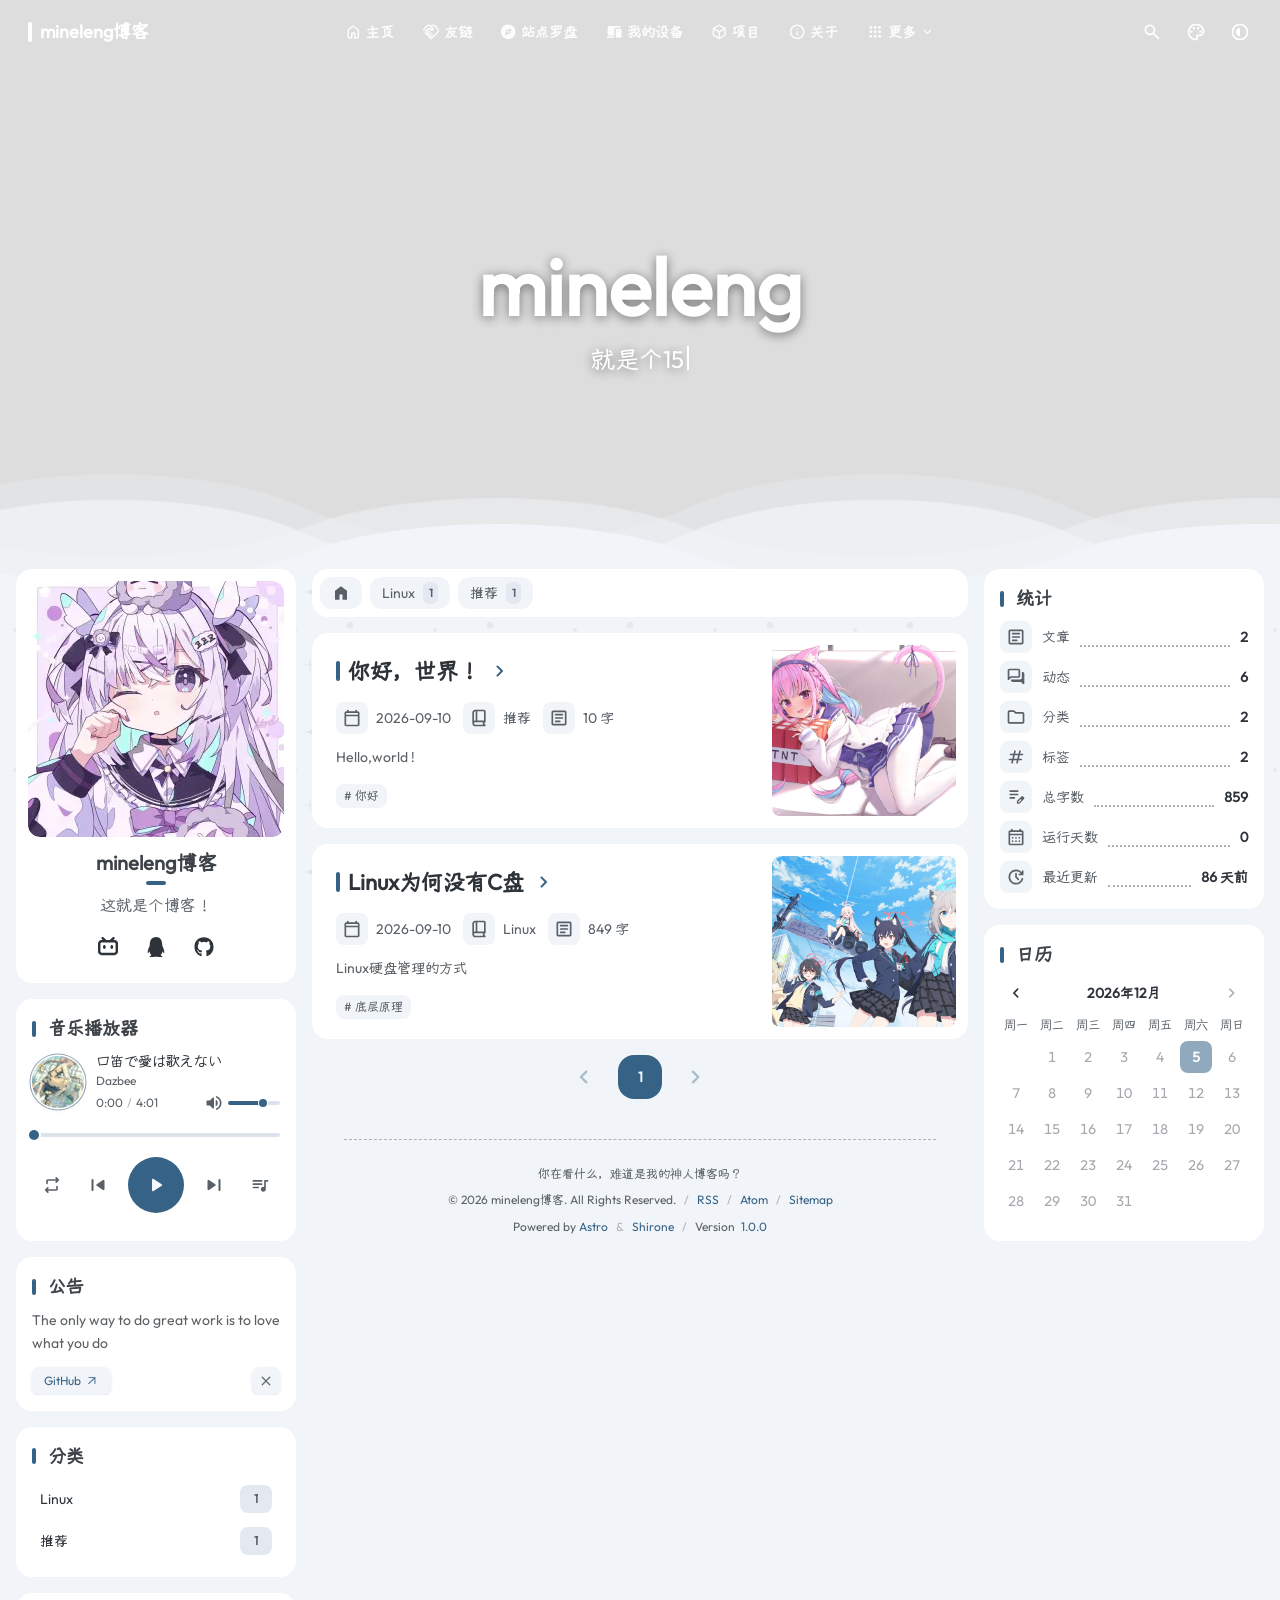
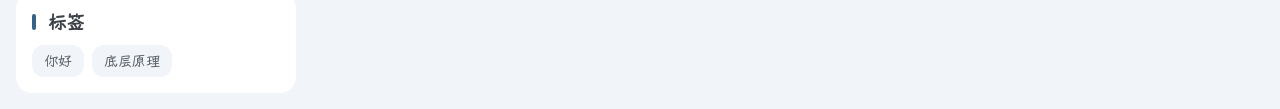
==== index.html @ 02436107 "chore: update dist mcmineleng/blog-source@59e471f256d901dd73b324dafbe7970b123b07f7" ====
<!DOCTYPE html><html lang="zh-CN" class="bg-[var(--page-bg)] transition text-[14px] md:text-[16px]" style="--configHue: 245;--page-width: 96rem;--banner-height-home: 65vh;--banner-height: 35vh;--banner-panel-overlap: 1rem;" data-astro-cid-ju4pidww><head><style>@layer properties, theme, base, components, utilities;</style><title>mineleng博客 - 一个初三牲的博客</title><meta charset="UTF-8"><meta name="description" content="mineleng博客 - 一个初三牲的博客"><meta name="author" content="mineleng博客"><meta property="og:site_name" content="mineleng博客"><meta property="og:url" content="https://mcleng.cn/"><meta property="og:title" content="mineleng博客 - 一个初三牲的博客"><meta property="og:description" content="mineleng博客 - 一个初三牲的博客"><meta property="og:image" content="https://mcleng.cn/_astro/1.BYNc7uBQ.webp"><meta property="og:type" content="website"><meta name="twitter:card" content="summary_large_image"><meta property="twitter:url" content="https://mcleng.cn/"><meta name="twitter:title" content="mineleng博客 - 一个初三牲的博客"><meta name="twitter:description" content="mineleng博客 - 一个初三牲的博客"><meta name="twitter:image" content="https://mcleng.cn/_astro/1.BYNc7uBQ.webp"><meta name="viewport" content="width=device-width"><meta name="generator" content="Astro v7.2.6"><style>:root {
	--font-body: "Outfit";
	--font-cjk: "Yozai Medium";
	--m3e-font-mono-family: "JetBrains Mono";
}</style><style>/* ============================================================
   Shirone M3E 页面背景纹理系统（Ambient Texture & Pattern System）
   纯 CSS 与内联矢量 SVG Data URI 渲染，零外部请求，M3E 动态取色
   ============================================================ */

:root {
	--texture-opacity: 0.12;
}

#m3e-texture-canvas {
	position: fixed;
	inset: 0;
	pointer-events: none;
	z-index: -20;
	opacity: var(--texture-opacity, 0.12);
	will-change: opacity, transform;
	transform: translateZ(0);
	transition: opacity var(--m3e-duration-long, 400ms) var(--m3e-easing-standard, cubic-bezier(0.2, 0, 0, 1));
}

/* 00. None (纯色无纹理：完全脱离渲染树，0 绘制与渲染开销) */
html[data-texture-preset="none"] #m3e-texture-canvas {
	display: none !important;
	opacity: 0 !important;
	background: none !important;
	-webkit-mask-image: none !important;
	mask-image: none !important;
	animation: none !important;
	pointer-events: none !important;
}

/* 01. Starlight (二次元星芒与呼吸微光) */
html[data-texture-preset="starlight"] #m3e-texture-canvas {
	background: linear-gradient(135deg, var(--primary) 0%, var(--secondary) 50%, var(--tertiary) 100%);
	-webkit-mask-image: url("data:image/svg+xml,%3Csvg xmlns='http://www.w3.org/2000/svg' width='140' height='140' viewBox='0 0 140 140'%3E%3Cpath d='M35 20 Q35 32 23 32 Q35 32 35 44 Q35 32 47 32 Q35 32 35 20 Z' fill='black' opacity='0.9'/%3E%3Cpath d='M105 85 Q105 93 97 93 Q105 93 105 101 Q105 93 113 93 Q105 93 105 85 Z' fill='black' opacity='0.75'/%3E%3Cpath d='M95 30 L95 42 M89 36 L101 36' stroke='black' stroke-width='1.5' stroke-linecap='round' opacity='0.8'/%3E%3Cpath d='M30 100 L30 110 M25 105 L35 105' stroke='black' stroke-width='1.2' stroke-linecap='round' opacity='0.7'/%3E%3Ccircle cx='70' cy='65' r='3.5' fill='black' opacity='0.6'/%3E%3Ccircle cx='120' cy='25' r='2' fill='black' opacity='0.5'/%3E%3Ccircle cx='15' cy='70' r='2' fill='black' opacity='0.5'/%3E%3Ccircle cx='60' cy='125' r='2.5' fill='black' opacity='0.5'/%3E%3C/svg%3E");
	mask-image: url("data:image/svg+xml,%3Csvg xmlns='http://www.w3.org/2000/svg' width='140' height='140' viewBox='0 0 140 140'%3E%3Cpath d='M35 20 Q35 32 23 32 Q35 32 35 44 Q35 32 47 32 Q35 32 35 20 Z' fill='black' opacity='0.9'/%3E%3Cpath d='M105 85 Q105 93 97 93 Q105 93 105 101 Q105 93 113 93 Q105 93 105 85 Z' fill='black' opacity='0.75'/%3E%3Cpath d='M95 30 L95 42 M89 36 L101 36' stroke='black' stroke-width='1.5' stroke-linecap='round' opacity='0.8'/%3E%3Cpath d='M30 100 L30 110 M25 105 L35 105' stroke='black' stroke-width='1.2' stroke-linecap='round' opacity='0.7'/%3E%3Ccircle cx='70' cy='65' r='3.5' fill='black' opacity='0.6'/%3E%3Ccircle cx='120' cy='25' r='2' fill='black' opacity='0.5'/%3E%3Ccircle cx='15' cy='70' r='2' fill='black' opacity='0.5'/%3E%3Ccircle cx='60' cy='125' r='2.5' fill='black' opacity='0.5'/%3E%3C/svg%3E");
	-webkit-mask-size: 140px 140px;
	mask-size: 140px 140px;
	-webkit-mask-repeat: repeat;
	mask-repeat: repeat;
	animation: m3e-texture-starlight-float 16s ease-in-out infinite;
}

/* 02. Cyber Dots (极客点阵与准星) */
html[data-texture-preset="cyber-dots"] #m3e-texture-canvas {
	background: linear-gradient(135deg, var(--primary), var(--secondary));
	-webkit-mask-image: url("data:image/svg+xml,%3Csvg xmlns='http://www.w3.org/2000/svg' width='48' height='48' viewBox='0 0 48 48'%3E%3Ccircle cx='12' cy='12' r='1.2' fill='black'/%3E%3Ccircle cx='36' cy='12' r='1.2' fill='black'/%3E%3Ccircle cx='12' cy='36' r='1.2' fill='black'/%3E%3Ccircle cx='36' cy='36' r='1.2' fill='black'/%3E%3Cpath d='M24 20v8M20 24h8' stroke='black' stroke-width='0.8'/%3E%3Cpath d='M44 4h-4v4M4 44h4v-4' stroke='black' stroke-width='0.8' fill='none' opacity='0.6'/%3E%3C/svg%3E");
	mask-image: url("data:image/svg+xml,%3Csvg xmlns='http://www.w3.org/2000/svg' width='48' height='48' viewBox='0 0 48 48'%3E%3Ccircle cx='12' cy='12' r='1.2' fill='black'/%3E%3Ccircle cx='36' cy='12' r='1.2' fill='black'/%3E%3Ccircle cx='12' cy='36' r='1.2' fill='black'/%3E%3Ccircle cx='36' cy='36' r='1.2' fill='black'/%3E%3Cpath d='M24 20v8M20 24h8' stroke='black' stroke-width='0.8'/%3E%3Cpath d='M44 4h-4v4M4 44h4v-4' stroke='black' stroke-width='0.8' fill='none' opacity='0.6'/%3E%3C/svg%3E");
	-webkit-mask-size: 48px 48px;
	mask-size: 48px 48px;
	-webkit-mask-repeat: repeat;
	mask-repeat: repeat;
}

/* 03. Topography (流光等高线波纹) */
html[data-texture-preset="topography"] #m3e-texture-canvas {
	background: linear-gradient(180deg, var(--secondary), var(--tertiary));
	-webkit-mask-image: url("data:image/svg+xml,%3Csvg xmlns='http://www.w3.org/2000/svg' width='240' height='240' viewBox='0 0 240 240'%3E%3Cpath d='M0 40 Q60 10 120 40 T240 40 M0 80 Q60 50 120 80 T240 80 M0 120 Q60 90 120 120 T240 120 M0 160 Q60 130 120 160 T240 160 M0 200 Q60 170 120 200 T240 200' fill='none' stroke='black' stroke-width='1.2' opacity='0.7' stroke-dasharray='4 4'/%3E%3Cpath d='M0 60 Q60 90 120 60 T240 60 M0 100 Q60 130 120 100 T240 100 M0 140 Q60 170 120 140 T240 140 M0 180 Q60 210 120 180 T240 180 M0 220 Q60 250 120 220 T240 220' fill='none' stroke='black' stroke-width='1.2' opacity='0.85'/%3E%3C/svg%3E");
	mask-image: url("data:image/svg+xml,%3Csvg xmlns='http://www.w3.org/2000/svg' width='240' height='240' viewBox='0 0 240 240'%3E%3Cpath d='M0 40 Q60 10 120 40 T240 40 M0 80 Q60 50 120 80 T240 80 M0 120 Q60 90 120 120 T240 120 M0 160 Q60 130 120 160 T240 160 M0 200 Q60 170 120 200 T240 200' fill='none' stroke='black' stroke-width='1.2' opacity='0.7' stroke-dasharray='4 4'/%3E%3Cpath d='M0 60 Q60 90 120 60 T240 60 M0 100 Q60 130 120 100 T240 100 M0 140 Q60 170 120 140 T240 140 M0 180 Q60 210 120 180 T240 180 M0 220 Q60 250 120 220 T240 220' fill='none' stroke='black' stroke-width='1.2' opacity='0.85'/%3E%3C/svg%3E");
	-webkit-mask-size: 240px 240px;
	mask-size: 240px 240px;
	-webkit-mask-repeat: repeat;
	mask-repeat: repeat;
	animation: m3e-texture-topography-flow 32s linear infinite;
}

/* 04. Geometric (M3E 几何晶体与折纸) */
html[data-texture-preset="geometric"] #m3e-texture-canvas {
	background: linear-gradient(135deg, var(--primary), var(--tertiary));
	-webkit-mask-image: url("data:image/svg+xml,%3Csvg xmlns='http://www.w3.org/2000/svg' width='160' height='160' viewBox='0 0 160 160'%3E%3Cpolygon points='80,10 150,80 80,150 10,80' fill='none' stroke='black' stroke-width='1.5' opacity='0.9'/%3E%3Ccircle cx='80' cy='80' r='26' fill='black' opacity='0.4'/%3E%3Cpolygon points='0,0 80,0 0,80' fill='black' opacity='0.25'/%3E%3Cpolygon points='160,0 80,0 160,80' fill='black' opacity='0.25'/%3E%3Cpolygon points='0,160 80,160 0,80' fill='black' opacity='0.25'/%3E%3Cpolygon points='160,160 80,160 160,80' fill='black' opacity='0.25'/%3E%3Ccircle cx='0' cy='80' r='12' fill='none' stroke='black' stroke-width='1.2' opacity='0.6'/%3E%3Ccircle cx='160' cy='80' r='12' fill='none' stroke='black' stroke-width='1.2' opacity='0.6'/%3E%3C/svg%3E");
	mask-image: url("data:image/svg+xml,%3Csvg xmlns='http://www.w3.org/2000/svg' width='160' height='160' viewBox='0 0 160 160'%3E%3Cpolygon points='80,10 150,80 80,150 10,80' fill='none' stroke='black' stroke-width='1.5' opacity='0.9'/%3E%3Ccircle cx='80' cy='80' r='26' fill='black' opacity='0.4'/%3E%3Cpolygon points='0,0 80,0 0,80' fill='black' opacity='0.25'/%3E%3Cpolygon points='160,0 80,0 160,80' fill='black' opacity='0.25'/%3E%3Cpolygon points='0,160 80,160 0,80' fill='black' opacity='0.25'/%3E%3Cpolygon points='160,160 80,160 160,80' fill='black' opacity='0.25'/%3E%3Ccircle cx='0' cy='80' r='12' fill='none' stroke='black' stroke-width='1.2' opacity='0.6'/%3E%3Ccircle cx='160' cy='80' r='12' fill='none' stroke='black' stroke-width='1.2' opacity='0.6'/%3E%3C/svg%3E");
	-webkit-mask-size: 160px 160px;
	mask-size: 160px 160px;
	-webkit-mask-repeat: repeat;
	mask-repeat: repeat;
}

/* 05. Sakura Petals (落樱微瓣) */
html[data-texture-preset="sakura"] #m3e-texture-canvas {
	background: linear-gradient(135deg, var(--secondary) 0%, var(--primary) 100%);
	-webkit-mask-image: url("data:image/svg+xml,%3Csvg xmlns='http://www.w3.org/2000/svg' width='180' height='180' viewBox='0 0 180 180'%3E%3Cg transform='translate(35, 30) rotate(25) scale(0.85)'%3E%3Cpath d='M 0 0 C -5 -8 -8 -16 -3 -22 C -1 -24 0 -22.5 0 -21 C 0 -22.5 1 -24 3 -22 C 8 -16 5 -8 0 0 Z' fill='black' opacity='0.85'/%3E%3C/g%3E%3Cg transform='translate(130, 45) rotate(-40) scale(0.7)'%3E%3Cpath d='M 0 0 C -5 -8 -8 -16 -3 -22 C -1 -24 0 -22.5 0 -21 C 0 -22.5 1 -24 3 -22 C 8 -16 5 -8 0 0 Z' fill='black' opacity='0.7'/%3E%3C/g%3E%3Cg transform='translate(85, 115) rotate(70) scale(0.95)'%3E%3Cpath d='M 0 0 C -5 -8 -8 -16 -3 -22 C -1 -24 0 -22.5 0 -21 C 0 -22.5 1 -24 3 -22 C 8 -16 5 -8 0 0 Z' fill='black' opacity='0.9'/%3E%3C/g%3E%3Cg transform='translate(155, 140) rotate(-15) scale(0.6)'%3E%3Cpath d='M 0 0 C -5 -8 -8 -16 -3 -22 C -1 -24 0 -22.5 0 -21 C 0 -22.5 1 -24 3 -22 C 8 -16 5 -8 0 0 Z' fill='black' opacity='0.65'/%3E%3C/g%3E%3Cg transform='translate(25, 145) rotate(-75) scale(0.75)'%3E%3Cpath d='M 0 0 C -5 -8 -8 -16 -3 -22 C -1 -24 0 -22.5 0 -21 C 0 -22.5 1 -24 3 -22 C 8 -16 5 -8 0 0 Z' fill='black' opacity='0.75'/%3E%3C/g%3E%3Ccircle cx='95' cy='35' r='1.5' fill='black' opacity='0.4'/%3E%3Ccircle cx='140' cy='95' r='1.2' fill='black' opacity='0.4'/%3E%3Ccircle cx='55' cy='90' r='1.5' fill='black' opacity='0.4'/%3E%3C/svg%3E");
	mask-image: url("data:image/svg+xml,%3Csvg xmlns='http://www.w3.org/2000/svg' width='180' height='180' viewBox='0 0 180 180'%3E%3Cg transform='translate(35, 30) rotate(25) scale(0.85)'%3E%3Cpath d='M 0 0 C -5 -8 -8 -16 -3 -22 C -1 -24 0 -22.5 0 -21 C 0 -22.5 1 -24 3 -22 C 8 -16 5 -8 0 0 Z' fill='black' opacity='0.85'/%3E%3C/g%3E%3Cg transform='translate(130, 45) rotate(-40) scale(0.7)'%3E%3Cpath d='M 0 0 C -5 -8 -8 -16 -3 -22 C -1 -24 0 -22.5 0 -21 C 0 -22.5 1 -24 3 -22 C 8 -16 5 -8 0 0 Z' fill='black' opacity='0.7'/%3E%3C/g%3E%3Cg transform='translate(85, 115) rotate(70) scale(0.95)'%3E%3Cpath d='M 0 0 C -5 -8 -8 -16 -3 -22 C -1 -24 0 -22.5 0 -21 C 0 -22.5 1 -24 3 -22 C 8 -16 5 -8 0 0 Z' fill='black' opacity='0.9'/%3E%3C/g%3E%3Cg transform='translate(155, 140) rotate(-15) scale(0.6)'%3E%3Cpath d='M 0 0 C -5 -8 -8 -16 -3 -22 C -1 -24 0 -22.5 0 -21 C 0 -22.5 1 -24 3 -22 C 8 -16 5 -8 0 0 Z' fill='black' opacity='0.65'/%3E%3C/g%3E%3Cg transform='translate(25, 145) rotate(-75) scale(0.75)'%3E%3Cpath d='M 0 0 C -5 -8 -8 -16 -3 -22 C -1 -24 0 -22.5 0 -21 C 0 -22.5 1 -24 3 -22 C 8 -16 5 -8 0 0 Z' fill='black' opacity='0.75'/%3E%3C/g%3E%3Ccircle cx='95' cy='35' r='1.5' fill='black' opacity='0.4'/%3E%3Ccircle cx='140' cy='95' r='1.2' fill='black' opacity='0.4'/%3E%3Ccircle cx='55' cy='90' r='1.5' fill='black' opacity='0.4'/%3E%3C/svg%3E");
	-webkit-mask-size: 180px 180px;
	mask-size: 180px 180px;
	-webkit-mask-repeat: repeat;
	mask-repeat: repeat;
	animation: m3e-texture-sakura-fall 28s linear infinite;
}

/* 动效关键帧 */
@keyframes m3e-texture-starlight-float {
	0%, 100% {
		-webkit-mask-position: 0px 0px;
		mask-position: 0px 0px;
	}
	50% {
		-webkit-mask-position: 14px -18px;
		mask-position: 14px -18px;
	}
}

@keyframes m3e-texture-topography-flow {
	0% {
		-webkit-mask-position: 0px 0px;
		mask-position: 0px 0px;
	}
	100% {
		-webkit-mask-position: 240px 0px;
		mask-position: 240px 0px;
	}
}

@keyframes m3e-texture-sakura-fall {
	0% {
		-webkit-mask-position: 0px 0px;
		mask-position: 0px 0px;
	}
	100% {
		-webkit-mask-position: 180px 180px;
		mask-position: 180px 180px;
	}
}

/* Reduced Motion 动效降级 */
@media (prefers-reduced-motion: reduce) {
	#m3e-texture-canvas {
		animation: none !important;
	}
}

html.motion-reduced #m3e-texture-canvas {
	animation: none !important;
}
</style><style>@font-face{font-family:Outfit-8b10f21ee7afb56d;src:url("/_astro/fonts/14637153c8739868.woff2") format("woff2");font-display:swap;unicode-range:U+0000-00FF,U+0131,U+0152-0153,U+02BB-02BC,U+02C6,U+02DA,U+02DC,U+0304,U+0308,U+0329,U+2000-206F,U+20AC,U+2122,U+2191,U+2193,U+2212,U+2215,U+FEFF,U+FFFD;font-weight:400;font-style:normal;}:root{--font-body:Outfit-8b10f21ee7afb56d;}</style><style>@font-face{font-family:"Yozai Medium-2795006b8a09caeb";src:url("/_astro/fonts/59c04499a58742ab.woff2") format("woff2");font-display:swap;font-weight:500;font-style:normal;}:root{--font-cjk:"Yozai Medium-2795006b8a09caeb";}</style><style>@font-face{font-family:"JetBrains Mono-ac9d1c33515fb79d";src:url("/_astro/fonts/cc5f60fd46e42cc9.woff2") format("woff2");font-display:swap;unicode-range:U+0000-00FF,U+0131,U+0152-0153,U+02BB-02BC,U+02C6,U+02DA,U+02DC,U+0304,U+0308,U+0329,U+2000-206F,U+20AC,U+2122,U+2191,U+2193,U+2212,U+2215,U+FEFF,U+FFFD;font-weight:400;font-style:normal;}@font-face{font-family:"JetBrains Mono-ac9d1c33515fb79d";src:url("/_astro/fonts/9161ee1cbda9cef9.woff2") format("woff2");font-display:swap;unicode-range:U+0000-00FF,U+0131,U+0152-0153,U+02BB-02BC,U+02C6,U+02DA,U+02DC,U+0304,U+0308,U+0329,U+2000-206F,U+20AC,U+2122,U+2191,U+2193,U+2212,U+2215,U+FEFF,U+FFFD;font-weight:400;font-style:italic;}@font-face{font-family:"JetBrains Mono-ac9d1c33515fb79d fallback: Arial";src:local("Arial");font-display:swap;font-weight:400;font-style:normal;size-adjust:134.5893%;ascent-override:75.7861%;descent-override:22.29%;line-gap-override:0%;}@font-face{font-family:"JetBrains Mono-ac9d1c33515fb79d fallback: Arial";src:local("Arial");font-display:swap;font-weight:400;font-style:italic;size-adjust:134.5893%;ascent-override:75.7861%;descent-override:22.29%;line-gap-override:0%;}:root{--font-mono:"JetBrains Mono-ac9d1c33515fb79d","JetBrains Mono-ac9d1c33515fb79d fallback: Arial",sans-serif;}</style><link rel="icon" href="/logo/icon.webp"><script>(function(){const DEFAULT_THEME = "auto";
const LIGHT_MODE = "light";
const DARK_MODE = "dark";
const AUTO_MODE = "auto";
const BANNER_HEIGHT_EXTEND = 30;
const configHue = 245;
const lightTheme = "github-light";
const darkTheme = "github-dark";
const defaultWallpaperMode = "banner";
const defaultTexturePreset = "starlight";
const defaultTextureOpacity = 0.12;
const textureEnabled = true;

			const theme = localStorage.getItem('theme') || DEFAULT_THEME;
			let isDark = false;
			switch (theme) {
				case LIGHT_MODE:
					document.documentElement.classList.remove('dark');
					break
				case DARK_MODE:
					document.documentElement.classList.add('dark');
					isDark = true;
					break
				case AUTO_MODE:
					if (window.matchMedia('(prefers-color-scheme: dark)').matches) {
						document.documentElement.classList.add('dark');
						isDark = true;
					} else {
						document.documentElement.classList.remove('dark');
					}
			}

			document.documentElement.setAttribute('data-theme', isDark ? darkTheme : lightTheme);
			const hue = localStorage.getItem('hue') || configHue;
			document.documentElement.style.setProperty('--hue', hue);
			if (localStorage.getItem('mc-motion') === 'reduced') {
				document.documentElement.classList.add('motion-reduced');
			}
			const storedWallpaperMode = localStorage.getItem('wallpaper-mode');
			const wallpaperMode = storedWallpaperMode === 'banner' || storedWallpaperMode === 'none'
				? storedWallpaperMode
				: defaultWallpaperMode;
			document.documentElement.dataset.wallpaperMode = wallpaperMode;

			if (textureEnabled) {
				const storedTexturePreset = localStorage.getItem('texture-preset');
				const validPresets = ['none', 'starlight', 'cyber-dots', 'topography', 'geometric', 'sakura'];
				const texturePreset = storedTexturePreset && validPresets.includes(storedTexturePreset)
					? storedTexturePreset
					: defaultTexturePreset;
				document.documentElement.dataset.texturePreset = texturePreset;
				const storedTextureOpacity = localStorage.getItem('texture-opacity');
				const textureOpacity = storedTextureOpacity ? parseFloat(storedTextureOpacity) : defaultTextureOpacity;
				if (!isNaN(textureOpacity)) {
					document.documentElement.style.setProperty('--texture-opacity', String(textureOpacity));
				}
			}

			let offset = Math.floor(window.innerHeight * (BANNER_HEIGHT_EXTEND / 100));
			offset = offset - offset % 4;
			document.documentElement.style.setProperty('--banner-height-extend', `${offset}px`);
		})();</script><link rel="alternate" type="application/rss+xml" title="mineleng博客" href="https://mcleng.cn/rss.xml"><link rel="alternate" type="application/atom+xml" title="mineleng博客" href="https://mcleng.cn/atom.xml"><link rel="stylesheet" href="/_astro/_..Fz6dp_eM.css"><link rel="stylesheet" href="/_astro/fancybox.y3Ble-Pa.css"><style>.fancybox__container{--fancybox-bg: rgba(0, 0, 0, .88);--fancybox-thumbs-width: 56px;--fancybox-thumbs-ratio: 1;--fancybox-thumbs-border-radius: .75rem}.fancybox__toolbar{background:linear-gradient(to bottom,rgba(0,0,0,.5),transparent);padding:.5rem;backdrop-filter:blur(6px)}.fancybox__caption{background:linear-gradient(to top,rgba(0,0,0,.7),transparent);color:#fff;font-size:.9rem;padding:1rem;text-align:center;backdrop-filter:blur(6px);margin:0 1rem 1rem}.fancybox__thumbs{background:#0009;padding:4px;border-radius:.75rem;backdrop-filter:blur(6px)}.fancybox__thumb{border-radius:.5rem;overflow:hidden;border:2px solid transparent;transition:all .2s ease}.fancybox__thumb:hover{border-color:#ffffff80;transform:scale(1.05)}.fancybox__thumb.is-active{border-color:#fff}.fancybox__button{background:#0006;border-radius:.75rem;width:48px;height:48px;display:flex;align-items:center;justify-content:center;transition:all .2s ease;backdrop-filter:blur(4px)}.fancybox__button:hover{background:#0000008c}.fancybox__button:active{background:#000000a6;transform:scale(.92)}.fancybox__nav .carousel__button{width:48px;height:48px;border-radius:.75rem}.fancybox__infobar{color:#fff;font-size:.9rem;padding:0 8px;opacity:.85}@media(width<768px){.fancybox__toolbar{padding:.25rem}.fancybox__button{width:40px;height:40px;border-radius:.5rem}.fancybox__caption{font-size:.85rem;padding:.5rem;margin:0 .5rem .5rem}}@media(width<480px){.fancybox__button{width:36px;height:36px}.fancybox__caption{font-size:.8rem}}
</style><link rel="stylesheet" href="/_astro/MainGridLayout.CAM2ymMN.css"><link rel="stylesheet" href="/_astro/Tooltip._NvNHrWy.css"><style>.m3-blog-postmeta[data-astro-cid-f5rw7zsl]{display:flex;flex-wrap:wrap;align-items:center;gap:.5rem .75rem;color:var(--on-surface-variant)}.m3-blog-postmeta__item[data-astro-cid-f5rw7zsl]{display:inline-flex;align-items:center;gap:.5rem;min-width:0}.m3-blog-postmeta__text[data-astro-cid-f5rw7zsl]{font:var(--m3e-type-body-medium);font-weight:500;white-space:nowrap}.m3-blog-postmeta__link[data-astro-cid-f5rw7zsl]{font:var(--m3e-type-body-medium);font-weight:500;white-space:nowrap;text-decoration:none;color:var(--on-surface-variant);transition:color var(--m3e-duration-short) var(--m3e-easing-standard)}.m3-blog-postmeta__link[data-astro-cid-f5rw7zsl]:hover{color:var(--primary)}.m3-blog-postmeta__tags[data-astro-cid-f5rw7zsl]{display:inline-flex;align-items:center;min-width:0}.m3-blog-postmeta__sep[data-astro-cid-f5rw7zsl]{margin:0 .375rem;color:var(--outline-variant);font-size:.875rem}
</style><link rel="stylesheet" href="/_astro/DisplaySettings.BTmwK3Nc.css"><link rel="stylesheet" href="/_astro/IconButton.DsMIB3T_.css"><style>.m3-menu.svelte-6w7hgd{min-width:7rem;max-width:17.5rem;width:max-content;padding:.5rem .25rem;border-radius:var(--shape-corner-xs);background:var(--surface-container-low);box-shadow:var(--m3e-elevation-2);max-height:20rem;overflow-y:auto;transform-origin:var(--menu-origin, top center);transform:scale(1);transition:opacity var(--m3e-duration-short) var(--m3e-easing-standard),transform var(--m3e-duration-medium) var(--m3e-easing-emphasized-decelerate),visibility var(--m3e-duration-medium)}.m3-menu.closed.svelte-6w7hgd{visibility:hidden;opacity:0;transform:scale(.8);pointer-events:none;transition:opacity var(--m3e-duration-short) var(--m3e-easing-standard),transform var(--m3e-duration-short) var(--m3e-easing-emphasized-accelerate),visibility var(--m3e-duration-short)}.m3-menu.svelte-6w7hgd .m3-menu-item{display:flex;align-items:center;gap:.75rem;width:100%;min-height:3rem;padding:0 .75rem;border:none;border-radius:var(--shape-corner-s);background:transparent;color:var(--on-surface);font:var(--m3e-type-label-large);text-align:left;white-space:nowrap;overflow:hidden;text-overflow:ellipsis;cursor:pointer;transition:background-color var(--m3e-duration-short) var(--m3e-easing-standard)}.m3-menu.svelte-6w7hgd .m3-menu-item:not(.m3-state-layer):hover{background:color-mix(in oklab,var(--on-surface) 8%,transparent)}.m3-menu.svelte-6w7hgd .m3-menu-item:focus-visible{outline:2px solid var(--primary);outline-offset:-2px}.m3-menu.svelte-6w7hgd .m3-menu-item.selected,.m3-menu.svelte-6w7hgd .m3-menu-item.checked{background:var(--tertiary-container);color:var(--on-tertiary-container)}.m3-menu.svelte-6w7hgd .m3-menu-item__check{transform:scaleX(0);opacity:0;transition:transform var(--m3e-duration-medium) var(--m3e-easing-emphasized-decelerate),opacity var(--m3e-duration-short) var(--m3e-easing-standard)}.m3-menu.svelte-6w7hgd .m3-menu-item.selected .m3-menu-item__check,.m3-menu.svelte-6w7hgd .m3-menu-item.checked .m3-menu-item__check{transform:scaleX(1);opacity:1}.m3-menu.svelte-6w7hgd .m3-menu-item__trailing{margin-left:auto;display:flex;align-items:center}.m3-menu.svelte-6w7hgd .m3-menu-item__content{display:flex;flex-direction:column;min-width:0}.m3-menu.svelte-6w7hgd .m3-menu-item__label{white-space:nowrap}.m3-menu.svelte-6w7hgd .m3-menu-item__supporting{font:var(--m3e-type-body-small);color:var(--on-surface-variant);white-space:nowrap}.m3-menu.svelte-6w7hgd .m3-menu-item:disabled{color:color-mix(in oklab,var(--on-surface) 38%,transparent);cursor:default;pointer-events:none}.m3-menu.svelte-6w7hgd .m3-menu-group{padding:.25rem;border-radius:var(--shape-corner-s);background:var(--surface-container-low);transition:border-radius var(--m3e-duration-medium) var(--m3e-easing-emphasized-decelerate)}.m3-menu.svelte-6w7hgd .m3-menu-group:hover{border-radius:var(--shape-corner-l)}.m3-menu.svelte-6w7hgd .m3-menu-group+.m3-menu-group{margin-top:2px}.m3-menu--vibrant.svelte-6w7hgd{background:var(--tertiary-container);color:var(--on-tertiary-container)}.m3-menu--vibrant.svelte-6w7hgd .m3-menu-item{color:var(--on-tertiary-container)}.m3-menu--vibrant.svelte-6w7hgd .m3-menu-item:hover{background:color-mix(in oklab,var(--on-tertiary-container) 8%,transparent)}.m3-menu--vibrant.svelte-6w7hgd .m3-menu-item:focus-visible{outline:2px solid var(--tertiary)}.m3-menu--vibrant.svelte-6w7hgd .m3-menu-item.selected,.m3-menu--vibrant.svelte-6w7hgd .m3-menu-item.checked{background:var(--tertiary);color:var(--on-tertiary)}
</style><link rel="stylesheet" href="/_astro/ProgressIndicator.D18nlPvq.css"><style>.m3-blog-searchpanel.svelte-pa9i8k{display:flex;flex-direction:column;width:min(30rem,calc(100vw - 1.5rem));min-width:0;max-width:calc(100vw - 1.5rem);box-sizing:border-box;padding:.5rem;border-radius:var(--shape-corner-l);background:var(--float-panel-bg);color:var(--on-surface);box-shadow:var(--m3e-elevation-3);max-height:min(36rem,calc(100dvh - 5.5rem));overflow-y:auto;overflow-x:hidden;overscroll-behavior:contain}.m3-blog-searchpanel__input.svelte-pa9i8k{display:flex;align-items:center;gap:.5rem;flex:0 0 2.75rem;margin-bottom:.25rem;padding:0 .875rem;border-radius:var(--shape-corner-full);background:var(--surface-container-high)}.m3-blog-searchpanel__input.svelte-pa9i8k>svg{width:1.25rem;height:1.25rem;color:var(--on-surface-variant)}.m3-blog-searchpanel__input.svelte-pa9i8k>input:where(.svelte-pa9i8k){flex:1;min-width:0;height:100%;border:none;background:transparent;color:var(--on-surface);font:var(--m3e-type-body-small);outline:none;caret-color:var(--primary)}.m3-blog-searchpanel__input.svelte-pa9i8k>input:where(.svelte-pa9i8k)::placeholder{color:var(--on-surface-variant)}@media(min-width:1024px){.m3-blog-searchpanel__input--hide-desktop.svelte-pa9i8k{display:none}}.m3-blog-searchpanel__item.svelte-pa9i8k{display:block;padding:.5rem .75rem;border-radius:var(--shape-corner-l);text-decoration:none;min-width:0;transition:background-color var(--m3e-duration-short) var(--m3e-easing-standard)}.m3-blog-searchpanel__item.svelte-pa9i8k:hover{background:color-mix(in oklab,var(--on-surface) 6%,transparent)}.m3-blog-searchpanel__item.svelte-pa9i8k+.m3-blog-searchpanel__item:where(.svelte-pa9i8k){margin-top:.125rem}.m3-blog-searchpanel__title.svelte-pa9i8k{display:inline-flex;align-items:center;gap:.375rem;font:var(--m3e-type-body-large);font-weight:700;color:var(--on-surface);max-width:100%;transition:color var(--m3e-duration-short) var(--m3e-easing-standard)}.m3-blog-searchpanel__item.svelte-pa9i8k:hover .m3-blog-searchpanel__title:where(.svelte-pa9i8k){color:var(--primary)}.m3-blog-searchpanel__title.svelte-pa9i8k>svg{width:.75rem;height:.75rem;flex:0 0 auto;color:var(--primary);transform:translate(.25rem)}.m3-blog-searchpanel__excerpt.svelte-pa9i8k{display:block;margin-top:.125rem;max-width:100%;overflow-wrap:anywhere;font:var(--m3e-type-body-small);color:var(--on-surface-variant)}.m3-blog-searchpanel__excerpt.svelte-pa9i8k mark{background:transparent;color:var(--primary)}
.m3-segmented.svelte-jg8ckp{display:flex;gap:2px;padding:2px;border-radius:var(--shape-corner-m);background:var(--surface-container)}.m3-segmented__input.svelte-jg8ckp{position:absolute;width:1px;height:1px;opacity:0;overflow:hidden;clip:rect(0 0 0 0);white-space:nowrap;clip-path:inset(50%)}.m3-segmented__segment.svelte-jg8ckp{flex:1;display:flex;align-items:center;justify-content:center;gap:.25rem;height:2rem;padding:0 .75rem;border-radius:var(--shape-corner-s);font:var(--m3e-type-label-medium);color:var(--on-surface-variant);cursor:pointer;user-select:none;text-align:center;line-height:1.25;transition:background-color var(--m3e-duration-short) var(--m3e-easing-standard),color var(--m3e-duration-short) var(--m3e-easing-standard),box-shadow var(--m3e-duration-short) var(--m3e-easing-standard)}.m3-segmented__segment.svelte-jg8ckp:hover{background:color-mix(in oklab,var(--on-surface) 8%,transparent)}.m3-segmented__segment.selected.svelte-jg8ckp{background:var(--secondary-container);color:var(--on-secondary-container);box-shadow:var(--m3e-elevation-1)}.m3-segmented__segment.svelte-jg8ckp:has(input:where(.svelte-jg8ckp):focus-visible){outline:2px solid var(--primary);outline-offset:1px}.m3-segmented__check.svelte-jg8ckp{display:flex;flex-shrink:0;transform:scale(0);opacity:0;transform-origin:left bottom;transition:transform var(--m3e-duration-medium) var(--m3e-easing-emphasized-decelerate),opacity var(--m3e-duration-short) var(--m3e-easing-standard)}.m3-segmented__check.svelte-jg8ckp>svg{width:1rem;height:1rem}.m3-segmented__segment.selected.svelte-jg8ckp .m3-segmented__check:where(.svelte-jg8ckp){transform:scale(1);opacity:1}
.m3-snackbar.svelte-14kcjp5{position:fixed;left:50%;bottom:1.5rem;transform:translate(-50%) scale(.8);display:flex;align-items:center;min-height:3rem;padding:.875rem 1rem;gap:.5rem;max-width:40rem;border-radius:var(--shape-corner-xs);background:var(--surface-container-high);color:var(--on-surface);font:var(--m3e-type-body-medium);box-shadow:var(--m3e-elevation-3);border:1px solid var(--outline-variant);opacity:0;pointer-events:none;transition:opacity var(--m3e-duration-short) var(--m3e-easing-standard),transform var(--m3e-duration-medium) var(--m3e-easing-emphasized-decelerate);z-index:100}.m3-snackbar.visible.svelte-14kcjp5{opacity:1;transform:translate(-50%) scale(1);pointer-events:auto}.m3-snackbar__icon.svelte-14kcjp5{display:flex;flex-shrink:0}.m3-snackbar__icon.svelte-14kcjp5>svg{width:1.5rem;height:1.5rem}.m3-snackbar__action.svelte-14kcjp5{margin-left:auto;padding:.25rem .5rem;margin-right:-.25rem;border:none;background:none;color:var(--primary);font:var(--m3e-type-label-large);cursor:pointer;border-radius:var(--shape-corner-xs);white-space:nowrap}.m3-snackbar__action.svelte-14kcjp5:hover{background:color-mix(in srgb,var(--primary) 8%,transparent)}.m3-snackbar__action.svelte-14kcjp5:focus-visible{outline:2px solid var(--primary);outline-offset:2px}
</style><script type="module" src="/_astro/page.DV2quqEU.js"></script></head><body class="min-h-screen transition" data-current-page="home" data-banner-visible="false" data-banner-layout="compact" data-banner-top-app-bar="false" data-banner-has-desktop="true" data-banner-has-mobile="true" style="--configHue: 245;--page-width: 96rem;--banner-height-home: 65vh;--banner-height: 35vh;--banner-panel-overlap: 1rem;" data-astro-cid-ju4pidww><div id="config-carrier" data-hue="245" data-wallpaper-mode="banner" data-texture-preset="starlight" data-texture-opacity="0.12"></div><div id="m3e-texture-canvas" class="fixed inset-0 pointer-events-none -z-20 transition-opacity duration-500" aria-hidden="true" style="--configHue: 245;--page-width: 96rem;--banner-height-home: 65vh;--banner-height: 35vh;--banner-panel-overlap: 1rem;" data-astro-cid-ju4pidww></div><style>astro-island,astro-slot,astro-static-slot{display:contents}</style><script>(()=>{var e=async t=>{await(await t())()};(self.Astro||(self.Astro={})).only=e;window.dispatchEvent(new Event("astro:only"));})();</script><script>(()=>{var g=Object.defineProperty;var w=(a,s,c)=>s in a?g(a,s,{enumerable:!0,configurable:!0,writable:!0,value:c}):a[s]=c;var l=(a,s,c)=>w(a,typeof s!="symbol"?s+"":s,c);var E=new Set(["__proto__","constructor","prototype"]);{let a={0:t=>y(t),1:t=>c(t),2:t=>new RegExp(t),3:t=>new Date(t),4:t=>new Map(c(t)),5:t=>new Set(c(t)),6:t=>BigInt(t),7:t=>new URL(t),8:t=>new Uint8Array(t),9:t=>new Uint16Array(t),10:t=>new Uint32Array(t),11:t=>Number.POSITIVE_INFINITY*t},s=t=>{let[p,e]=t;return p in a?a[p](e):void 0},c=t=>t.map(s),y=t=>typeof t!="object"||t===null?t:Object.fromEntries(Object.entries(t).map(([p,e])=>[p,s(e)]));class f extends HTMLElement{constructor(){super(...arguments);l(this,"Component");l(this,"hydrator");l(this,"hydrate",async()=>{var b;if(!this.hydrator||!this.isConnected)return;let e=(b=this.parentElement)==null?void 0:b.closest("astro-island[ssr]");if(e){e.addEventListener("astro:hydrate",this.hydrate,{once:!0});return}let r=this.querySelectorAll("astro-slot"),n={},d=this.querySelectorAll("template[data-astro-template]");for(let o of d){let i=o.closest(this.tagName);i!=null&&i.isSameNode(this)&&(n[o.getAttribute("data-astro-template")||"default"]=o.innerHTML,o.remove())}for(let o of r){let i=o.closest(this.tagName);i!=null&&i.isSameNode(this)&&(n[o.getAttribute("name")||"default"]=o.innerHTML)}let u;try{u=this.hasAttribute("props")?y(JSON.parse(this.getAttribute("props"))):{}}catch(o){let i=this.getAttribute("component-url")||"<unknown>",v=this.getAttribute("component-export");throw v&&(i+=` (export ${v})`),console.error(`[hydrate] Error parsing props for component ${i}`,this.getAttribute("props"),o),o}let h;await this.hydrator(this)(this.Component,u,n,{client:this.getAttribute("client")}),this.removeAttribute("ssr"),this.dispatchEvent(new CustomEvent("astro:hydrate"))});l(this,"unmount",()=>{this.isConnected||this.dispatchEvent(new CustomEvent("astro:unmount"))})}disconnectedCallback(){document.removeEventListener("astro:after-swap",this.unmount),document.addEventListener("astro:after-swap",this.unmount,{once:!0})}connectedCallback(){if(!this.hasAttribute("await-children")||document.readyState==="interactive"||document.readyState==="complete")this.childrenConnectedCallback();else{let e=()=>{document.removeEventListener("DOMContentLoaded",e),r.disconnect(),this.childrenConnectedCallback()},r=new MutationObserver(()=>{var n;((n=this.lastChild)==null?void 0:n.nodeType)===Node.COMMENT_NODE&&this.lastChild.nodeValue==="astro:end"&&(this.lastChild.remove(),e())});r.observe(this,{childList:!0}),document.addEventListener("DOMContentLoaded",e)}}async childrenConnectedCallback(){let e=this.getAttribute("before-hydration-url");e&&await import(e),this.start()}getRetryImportUrl(e){let r=new URL(e,document.baseURI);return r.searchParams.set("astro-retry",Date.now().toString()),r.toString()}async importWithRetry(e){try{return await import(e)}catch(r){return await new Promise(n=>setTimeout(n,1e3)),import(this.getRetryImportUrl(e))}}handleHydrationError(e){let r=this.getAttribute("component-url"),n=new CustomEvent("astro:hydration-error",{cancelable:!0,bubbles:!0,composed:!0,detail:{error:e,componentUrl:r}});this.dispatchEvent(n)&&console.error(`[astro-island] Error hydrating ${r}`,e)}async start(){let e=JSON.parse(this.getAttribute("opts")),r=this.getAttribute("client");if(Astro[r]===void 0){window.addEventListener(`astro:${r}`,()=>this.start(),{once:!0});return}try{await Astro[r](async()=>{let n=this.getAttribute("renderer-url");try{let[d,{default:u}]=await Promise.all([this.importWithRetry(this.getAttribute("component-url")),n?this.importWithRetry(n):Promise.resolve({default:()=>()=>{}})]),h=this.getAttribute("component-export")||"default";if(h.includes(".")){this.Component=d;for(let m of h.split(".")){if(E.has(m)||!this.Component||typeof this.Component!="object"&&typeof this.Component!="function"||!Object.hasOwn(this.Component,m))throw new Error(`Invalid component export path: ${h}`);this.Component=this.Component[m]}}else{if(E.has(h))throw new Error(`Invalid component export path: ${h}`);this.Component=d[h]}return this.hydrator=u,this.hydrate}catch(d){return this.handleHydrationError(d),()=>{}}},e,this)}catch(n){this.handleHydrationError(n)}}attributeChangedCallback(){this.hydrate()}}l(f,"observedAttributes",["props"]),customElements.get("astro-island")||customElements.define("astro-island",f)}})();</script><astro-island uid="iqJ19" component-url="/_astro/Snackbar.D1beC2Ty.js" component-export="default" renderer-url="/_astro/client.svelte.DfeZY-Hs.js" props="{&quot;data-astro-cid-ju4pidww&quot;:[0,true]}" ssr client="only" opts="{&quot;name&quot;:&quot;Snackbar&quot;,&quot;value&quot;:&quot;svelte&quot;}"></astro-island><header id="top-row" class="z-50 pointer-events-none relative transition-all duration-700 max-w-[var(--page-width)] px-0 md:px-4 mx-auto"><div id="navbar-wrapper" class="pointer-events-auto sticky top-0 transition-all"><div id="navbar" class="top-app-bar fixed top-0 left-0 right-0 z-50 onload-animation bg-[color-mix(in_oklab,var(--surface-container-low)_94%,transparent)] shadow-[var(--m3e-elevation-1)] backdrop-blur-md transition" data-astro-cid-qvhher2r><div class="relative max-w-[var(--page-width)] mx-auto h-16 px-3 md:px-5 flex items-center gap-1" data-astro-cid-qvhher2r><!--[--><!--[-1--><button type="button" id="nav-drawer-switch" class="m3-icon-button m3-icon-button--standard m3-icon-button--small m3-icon-button--round m3-state-layer shrink-0 lg:!hidden svelte-1f9wkzm" aria-label="Menu"><!--[1--><svg width="1em" height="1em" viewBox="0 0 24 24" class="text-[1.25rem]" data-astro-cid-qvhher2r="true" data-icon="material-symbols:menu-rounded"><symbol id="ai:material-symbols:menu-rounded"><path fill="currentColor" d="M4 18q-.425 0-.712-.288T3 17t.288-.712T4 16h16q.425 0 .713.288T21 17t-.288.713T20 18zm0-5q-.425 0-.712-.288T3 12t.288-.712T4 11h16q.425 0 .713.288T21 12t-.288.713T20 13zm0-5q-.425 0-.712-.288T3 7t.288-.712T4 6h16q.425 0 .713.288T21 7t-.288.713T20 8z"/></symbol><use href="#ai:material-symbols:menu-rounded"></use></svg><!----><!--]--></button><!--]--><!--]--><a href="/" class="group flex h-10 items-center gap-2 px-2 text-[var(--on-surface)] transition whitespace-nowrap" data-astro-cid-qvhher2r><span class="h-5 w-1 rounded-full bg-[var(--primary)] transition-all group-hover:h-7" data-astro-cid-qvhher2r></span><span class="text-lg font-bold group-hover:text-[var(--primary)]" data-astro-cid-qvhher2r>mineleng博客</span></a><nav class="top-app-bar__nav hidden h-full items-center gap-1 lg:flex lg:absolute lg:left-1/2 lg:-translate-x-1/2" aria-label="Main navigation" data-astro-cid-qvhher2r><div class="top-app-bar__nav-group" data-nav-group data-astro-cid-qvhher2r><a href="/" aria-current="page" data-nav-key="home" class="top-app-bar__nav-link m3-state-layer relative flex h-10 items-center gap-1 px-3 text-sm font-bold text-[var(--on-surface-variant)] transition-colors hover:text-[var(--on-surface)] top-app-bar__nav-link--active" data-astro-cid-qvhher2r><svg width="1em" height="1em" viewBox="0 0 24 24" class="text-[1.1rem]" data-astro-cid-qvhher2r="true" data-icon="material-symbols:home-outline-rounded"><symbol id="ai:material-symbols:home-outline-rounded"><path fill="currentColor" d="M6 19h3v-5q0-.425.288-.712T10 13h4q.425 0 .713.288T15 14v5h3v-9l-6-4.5L6 10zm-2 0v-9q0-.475.213-.9t.587-.7l6-4.5q.525-.4 1.2-.4t1.2.4l6 4.5q.375.275.588.7T20 10v9q0 .825-.588 1.413T18 21h-4q-.425 0-.712-.288T13 20v-5h-2v5q0 .425-.288.713T10 21H6q-.825 0-1.412-.587T4 19m8-6.75"/></symbol><use href="#ai:material-symbols:home-outline-rounded"></use></svg>主页</a></div><div class="top-app-bar__nav-group" data-nav-group data-astro-cid-qvhher2r><a href="/friends/" data-nav-key="friends" class="top-app-bar__nav-link m3-state-layer relative flex h-10 items-center gap-1 px-3 text-sm font-bold text-[var(--on-surface-variant)] transition-colors hover:text-[var(--on-surface)]" data-astro-cid-qvhher2r><svg width="1em" height="1em" viewBox="0 0 24 24" class="text-[1.1rem]" data-astro-cid-qvhher2r="true" data-icon="material-symbols:handshake-outline-rounded"><symbol id="ai:material-symbols:handshake-outline-rounded"><path fill="currentColor" d="M11.875 20q.1 0 .2-.05t.15-.1l8.2-8.2q.3-.3.438-.675t.137-.75q0-.4-.137-.763t-.438-.637l-4.25-4.25q-.275-.3-.638-.437T14.776 4q-.375 0-.75.138t-.675.437l-.275.275l1.85 1.875q.375.35.55.8t.175.95q0 1.05-.712 1.763t-1.763.712q-.5 0-.962-.175t-.813-.525L9.525 8.4L5.15 12.775q-.075.075-.112.163T5 13.125q0 .2.15.363t.35.162q.1 0 .2-.05t.15-.1l2.7-2.7q.275-.275.688-.288t.712.288q.275.275.275.7t-.275.7l-2.675 2.7q-.075.075-.112.163t-.038.187q0 .2.15.35t.35.15q.1 0 .2-.05t.15-.1l2.7-2.675q.275-.275.688-.288t.712.288q.275.275.275.7t-.275.7l-2.675 2.7q-.075.05-.112.15t-.038.2q0 .2.15.35t.35.15q.1 0 .188-.038t.162-.112l2.7-2.675q.275-.275.688-.288t.712.288q.275.275.275.7t-.275.7l-2.7 2.7q-.075.075-.112.163t-.038.187q0 .2.163.35t.362.15m-.025 2q-.925 0-1.637-.612t-.838-1.538q-.85-.125-1.425-.7t-.7-1.425q-.85-.125-1.412-.712T5.15 15.6q-.95-.125-1.55-.825t-.6-1.65q0-.5.188-.962t.537-.813L8.1 6.975Q8.675 6.4 9.513 6.4t1.412.575L12.8 8.85q.05.075.15.113t.2.037q.225 0 .375-.137t.15-.363q0-.1-.038-.2t-.112-.15L9.95 4.575q-.275-.3-.637-.437T8.55 4q-.375 0-.75.138t-.675.437L3.6 8.125q-.35.35-.5.825t-.075.95q.075.425-.175.75t-.675.375t-.75-.188t-.375-.662q-.15-.95.138-1.862T2.175 6.7L5.7 3.175Q6.3 2.6 7.038 2.3T8.55 2t1.513.3t1.312.875l.275.275l.275-.275q.6-.575 1.338-.875t1.512-.3t1.513.3t1.312.875L21.825 7.4q.575.575.875 1.325t.3 1.525t-.3 1.513t-.875 1.312l-8.2 8.175q-.35.35-.812.55t-.963.2M9.4 8"/></symbol><use href="#ai:material-symbols:handshake-outline-rounded"></use></svg>友链</a></div><div class="top-app-bar__nav-group" data-nav-group data-astro-cid-qvhher2r><a href="/compass/" data-nav-key="compass" class="top-app-bar__nav-link m3-state-layer relative flex h-10 items-center gap-1 px-3 text-sm font-bold text-[var(--on-surface-variant)] transition-colors hover:text-[var(--on-surface)]" data-astro-cid-qvhher2r><svg width="1em" height="1em" viewBox="0 0 24 24" class="text-[1.1rem]" data-astro-cid-qvhher2r="true" data-icon="material-symbols:explore-rounded"><symbol id="ai:material-symbols:explore-rounded"><path fill="currentColor" d="m8.375 16.25l5.05-1.45q.5-.15.863-.513t.512-.862l1.45-5.05q.075-.275-.137-.488t-.488-.137l-5.05 1.45q-.5.15-.862.513t-.513.862l-1.45 5.05q-.075.275.138.488t.487.137M12 13.5q-.625 0-1.062-.437T10.5 12t.438-1.062T12 10.5t1.063.438T13.5 12t-.437 1.063T12 13.5m0 8.5q-2.075 0-3.9-.788t-3.175-2.137T2.788 15.9T2 12t.788-3.9t2.137-3.175T8.1 2.788T12 2t3.9.788t3.175 2.137T21.213 8.1T22 12t-.788 3.9t-2.137 3.175t-3.175 2.138T12 22"/></symbol><use href="#ai:material-symbols:explore-rounded"></use></svg>站点罗盘</a></div><div class="top-app-bar__nav-group" data-nav-group data-astro-cid-qvhher2r><a href="/devices/" data-nav-key="devices" class="top-app-bar__nav-link m3-state-layer relative flex h-10 items-center gap-1 px-3 text-sm font-bold text-[var(--on-surface-variant)] transition-colors hover:text-[var(--on-surface)]" data-astro-cid-qvhher2r><svg width="1em" height="1em" viewBox="0 0 24 24" class="text-[1.1rem]" data-astro-cid-qvhher2r="true" data-icon="material-symbols:devices-rounded"><symbol id="ai:material-symbols:devices-rounded"><path fill="currentColor" d="M11 20H3q-.425 0-.712-.288T2 19t.288-.712T3 18h8q.425 0 .713.288T12 19t-.288.713T11 20m-6-3q-.825 0-1.412-.587T3 15V6q0-.825.588-1.412T5 4h14q.825 0 1.413.588T21 6h-5.5q-1.45 0-2.475 1.025T12 9.5V16q0 .425-.288.713T11 17zm10.5 3q-.625 0-1.062-.437T14 18.5v-9q0-.625.438-1.062T15.5 8h5q.625 0 1.063.438T22 9.5v9q0 .625-.437 1.063T20.5 20zm2.5-7.5q.325 0 .538-.225t.212-.525q0-.325-.213-.537T18 11q-.3 0-.525.213t-.225.537q0 .3.225.525T18 12.5"/></symbol><use href="#ai:material-symbols:devices-rounded"></use></svg>我的设备</a></div><div class="top-app-bar__nav-group" data-nav-group data-astro-cid-qvhher2r><a href="/projects/" data-nav-key="projects" class="top-app-bar__nav-link m3-state-layer relative flex h-10 items-center gap-1 px-3 text-sm font-bold text-[var(--on-surface-variant)] transition-colors hover:text-[var(--on-surface)]" data-astro-cid-qvhher2r><svg width="1em" height="1em" viewBox="0 0 24 24" class="text-[1.1rem]" data-astro-cid-qvhher2r="true" data-icon="material-symbols:deployed-code-outline-rounded"><symbol id="ai:material-symbols:deployed-code-outline-rounded"><path fill="currentColor" d="M11 19.425v-6.85L5 9.1v6.85zm2 0l6-3.475V9.1l-6 3.475zm-1-8.575l5.925-3.425L12 4L6.075 7.425zM4 17.7q-.475-.275-.737-.725t-.263-1v-7.95q0-.55.263-1T4 6.3l7-4.025Q11.475 2 12 2t1 .275L20 6.3q.475.275.738.725t.262 1v7.95q0 .55-.262 1T20 17.7l-7 4.025Q12.525 22 12 22t-1-.275zm8-5.7"/></symbol><use href="#ai:material-symbols:deployed-code-outline-rounded"></use></svg>项目</a></div><div class="top-app-bar__nav-group" data-nav-group data-astro-cid-qvhher2r><a href="/about/" data-nav-key="about" class="top-app-bar__nav-link m3-state-layer relative flex h-10 items-center gap-1 px-3 text-sm font-bold text-[var(--on-surface-variant)] transition-colors hover:text-[var(--on-surface)]" data-astro-cid-qvhher2r><svg width="1em" height="1em" viewBox="0 0 24 24" class="text-[1.1rem]" data-astro-cid-qvhher2r="true" data-icon="material-symbols:info-outline-rounded"><symbol id="ai:material-symbols:info-outline-rounded"><path fill="currentColor" d="M12.713 16.713Q13 16.425 13 16v-4q0-.425-.288-.712T12 11t-.712.288T11 12v4q0 .425.288.713T12 17t.713-.288m0-8Q13 8.425 13 8t-.288-.712T12 7t-.712.288T11 8t.288.713T12 9t.713-.288M12 22q-2.075 0-3.9-.788t-3.175-2.137T2.788 15.9T2 12t.788-3.9t2.137-3.175T8.1 2.788T12 2t3.9.788t3.175 2.137T21.213 8.1T22 12t-.788 3.9t-2.137 3.175t-3.175 2.138T12 22m0-2q3.35 0 5.675-2.325T20 12t-2.325-5.675T12 4T6.325 6.325T4 12t2.325 5.675T12 20m0-8"/></symbol><use href="#ai:material-symbols:info-outline-rounded"></use></svg>关于</a></div><div class="top-app-bar__nav-group" data-nav-group data-astro-cid-qvhher2r><button class="top-app-bar__nav-link m3-state-layer relative flex h-10 items-center gap-1 px-3 text-sm font-bold text-[var(--on-surface-variant)] transition-colors hover:text-[var(--on-surface)]" aria-expanded="false" data-astro-cid-qvhher2r><svg width="1em" height="1em" viewBox="0 0 24 24" class="text-[1.1rem]" data-astro-cid-qvhher2r="true" data-icon="material-symbols:apps-rounded"><symbol id="ai:material-symbols:apps-rounded"><path fill="currentColor" d="M4.588 19.413Q4 18.825 4 18t.588-1.412T6 16t1.413.588T8 18t-.587 1.413T6 20t-1.412-.587m6 0Q10 18.825 10 18t.588-1.412T12 16t1.413.588T14 18t-.587 1.413T12 20t-1.412-.587m6 0Q16 18.825 16 18t.588-1.412T18 16t1.413.588T20 18t-.587 1.413T18 20t-1.412-.587m-12-6Q4 12.825 4 12t.588-1.412T6 10t1.413.588T8 12t-.587 1.413T6 14t-1.412-.587m6 0Q10 12.825 10 12t.588-1.412T12 10t1.413.588T14 12t-.587 1.413T12 14t-1.412-.587m6 0Q16 12.825 16 12t.588-1.412T18 10t1.413.588T20 12t-.587 1.413T18 14t-1.412-.587m-12-6Q4 6.825 4 6t.588-1.412T6 4t1.413.588T8 6t-.587 1.413T6 8t-1.412-.587m6 0Q10 6.825 10 6t.588-1.412T12 4t1.413.588T14 6t-.587 1.413T12 8t-1.412-.587m6 0Q16 6.825 16 6t.588-1.412T18 4t1.413.588T20 6t-.587 1.413T18 8t-1.412-.587"/></symbol><use href="#ai:material-symbols:apps-rounded"></use></svg>更多<svg width="1em" height="1em" viewBox="0 0 24 24" class="text-[1rem]" data-astro-cid-qvhher2r="true" data-icon="material-symbols:keyboard-arrow-down-rounded"><symbol id="ai:material-symbols:keyboard-arrow-down-rounded"><path fill="currentColor" d="M11.625 14.913q-.175-.063-.325-.213l-4.6-4.6q-.275-.275-.275-.7t.275-.7t.7-.275t.7.275l3.9 3.9l3.9-3.9q.275-.275.7-.275t.7.275t.275.7t-.275.7l-4.6 4.6q-.15.15-.325.213t-.375.062t-.375-.062"/></symbol><use href="#ai:material-symbols:keyboard-arrow-down-rounded"></use></svg></button><div class="top-app-bar__submenu" role="menu" data-astro-cid-qvhher2r><a href="/timeline/" role="menuitem" data-nav-key="timeline" class="top-app-bar__submenu-item" data-astro-cid-qvhher2r><svg width="1em" height="1em" viewBox="0 0 24 24" class="text-[1.2rem]" data-astro-cid-qvhher2r="true" data-icon="material-symbols:timeline-rounded"><symbol id="ai:material-symbols:timeline-rounded"><path fill="currentColor" d="M3 18q-.825 0-1.412-.587T1 16t.588-1.412T3 14h.263q.112 0 .237.05L8.05 9.5Q8 9.375 8 9.262V9q0-.825.588-1.412T10 7t1.413.588T12 9q0 .05-.05.5l2.55 2.55q.125-.05.238-.05h.525q.112 0 .237.05l3.55-3.55Q19 8.375 19 8.262V8q0-.825.588-1.412T21 6t1.413.588T23 8t-.587 1.413T21 10h-.262q-.113 0-.238-.05l-3.55 3.55q.05.125.05.238V14q0 .825-.587 1.413T15 16t-1.412-.587T13 14v-.262q0-.113.05-.238l-2.55-2.55q-.125.05-.238.05H10q-.05 0-.5-.05L4.95 15.5q.05.125.05.238V16q0 .825-.587 1.413T3 18"/></symbol><use href="#ai:material-symbols:timeline-rounded"></use></svg>时间线</a><a href="/archive/" role="menuitem" data-nav-key="archive" class="top-app-bar__submenu-item" data-astro-cid-qvhher2r><svg width="1em" height="1em" viewBox="0 0 24 24" class="text-[1.2rem]" data-astro-cid-qvhher2r="true" data-icon="material-symbols:archive-outline-rounded"><symbol id="ai:material-symbols:archive-outline-rounded"><path fill="currentColor" d="M11.288 10.288Q11 10.575 11 11v3.2l-.9-.9q-.275-.275-.7-.275t-.7.275t-.275.7t.275.7l2.6 2.6q.3.3.7.3t.7-.3l2.6-2.6q.275-.275.275-.7t-.275-.7t-.7-.275t-.7.275l-.9.9V11q0-.425-.288-.712T12 10t-.712.288M5 8v11h14V8zm0 13q-.825 0-1.412-.587T3 19V6.525q0-.35.113-.675t.337-.6L4.7 3.725q.275-.35.687-.538T6.25 3h11.5q.45 0 .863.188t.687.537l1.25 1.525q.225.275.338.6t.112.675V19q0 .825-.587 1.413T19 21zm.4-15h13.2l-.85-1H6.25zm6.6 7.5"/></symbol><use href="#ai:material-symbols:archive-outline-rounded"></use></svg>归档</a><a href="https://github.com/LyraVoid/Shirone" target="_blank" rel="noopener noreferrer" role="menuitem" data-nav-key="github" class="top-app-bar__submenu-item" data-astro-cid-qvhher2r><svg width="0.97em" height="1em" viewBox="0 0 496 512" class="text-[1.2rem]" data-astro-cid-qvhher2r="true" data-icon="fa6-brands:github"><symbol id="ai:fa6-brands:github"><path fill="currentColor" d="M165.9 397.4c0 2-2.3 3.6-5.2 3.6c-3.3.3-5.6-1.3-5.6-3.6c0-2 2.3-3.6 5.2-3.6c3-.3 5.6 1.3 5.6 3.6m-31.1-4.5c-.7 2 1.3 4.3 4.3 4.9c2.6 1 5.6 0 6.2-2s-1.3-4.3-4.3-5.2c-2.6-.7-5.5.3-6.2 2.3m44.2-1.7c-2.9.7-4.9 2.6-4.6 4.9c.3 2 2.9 3.3 5.9 2.6c2.9-.7 4.9-2.6 4.6-4.6c-.3-1.9-3-3.2-5.9-2.9M244.8 8C106.1 8 0 113.3 0 252c0 110.9 69.8 205.8 169.5 239.2c12.8 2.3 17.3-5.6 17.3-12.1c0-6.2-.3-40.4-.3-61.4c0 0-70 15-84.7-29.8c0 0-11.4-29.1-27.8-36.6c0 0-22.9-15.7 1.6-15.4c0 0 24.9 2 38.6 25.8c21.9 38.6 58.6 27.5 72.9 20.9c2.3-16 8.8-27.1 16-33.7c-55.9-6.2-112.3-14.3-112.3-110.5c0-27.5 7.6-41.3 23.6-58.9c-2.6-6.5-11.1-33.3 2.6-67.9c20.9-6.5 69 27 69 27c20-5.6 41.5-8.5 62.8-8.5s42.8 2.9 62.8 8.5c0 0 48.1-33.6 69-27c13.7 34.7 5.2 61.4 2.6 67.9c16 17.7 25.8 31.5 25.8 58.9c0 96.5-58.9 104.2-114.8 110.5c9.2 7.9 17 22.9 17 46.4c0 33.7-.3 75.4-.3 83.6c0 6.5 4.6 14.4 17.3 12.1C428.2 457.8 496 362.9 496 252C496 113.3 383.5 8 244.8 8M97.2 352.9c-1.3 1-1 3.3.7 5.2c1.6 1.6 3.9 2.3 5.2 1c1.3-1 1-3.3-.7-5.2c-1.6-1.6-3.9-2.3-5.2-1m-10.8-8.1c-.7 1.3.3 2.9 2.3 3.9c1.6 1 3.6.7 4.3-.7c.7-1.3-.3-2.9-2.3-3.9c-2-.6-3.6-.3-4.3.7m32.4 35.6c-1.6 1.3-1 4.3 1.3 6.2c2.3 2.3 5.2 2.6 6.5 1c1.3-1.3.7-4.3-1.3-6.2c-2.2-2.3-5.2-2.6-6.5-1m-11.4-14.7c-1.6 1-1.6 3.6 0 5.9s4.3 3.3 5.6 2.3c1.6-1.3 1.6-3.9 0-6.2c-1.4-2.3-4-3.3-5.6-2"/></symbol><use href="#ai:fa6-brands:github"></use></svg>GitHub<svg width="1em" height="1em" viewBox="0 0 24 24" class="ml-auto text-[0.875rem]" data-astro-cid-qvhher2r="true" data-icon="material-symbols:arrow-outward-rounded"><symbol id="ai:material-symbols:arrow-outward-rounded"><path fill="currentColor" d="m16 8.4l-8.9 8.9q-.275.275-.7.275t-.7-.275t-.275-.7t.275-.7L14.6 7H7q-.425 0-.712-.288T6 6t.288-.712T7 5h10q.425 0 .713.288T18 6v10q0 .425-.288.713T17 17t-.712-.288T16 16z"/></symbol><use href="#ai:material-symbols:arrow-outward-rounded"></use></svg></a></div></div></nav><div class="flex-1" data-astro-cid-qvhher2r></div><astro-island uid="Z1ARGw1" component-url="/_astro/Search.BAqR8Dd2.js" component-export="default" renderer-url="/_astro/client.svelte.DfeZY-Hs.js" props="{&quot;data-astro-cid-qvhher2r&quot;:[0,true]}" ssr client="only" opts="{&quot;name&quot;:&quot;Search&quot;,&quot;value&quot;:&quot;svelte&quot;}"></astro-island><!--[--><!--[-1--><button type="button" id="display-settings-switch" class="m3-icon-button m3-icon-button--standard m3-icon-button--small m3-icon-button--round m3-state-layer shrink-0 svelte-1f9wkzm" aria-label="Display Settings"><!--[1--><svg width="1em" height="1em" viewBox="0 0 24 24" class="text-[1.25rem]" data-astro-cid-qvhher2r="true" data-icon="material-symbols:palette-outline"><symbol id="ai:material-symbols:palette-outline"><path fill="currentColor" d="M12 22q-2.05 0-3.875-.788t-3.187-2.15t-2.15-3.187T2 12q0-2.075.813-3.9t2.2-3.175T8.25 2.788T12.2 2q2 0 3.775.688t3.113 1.9t2.125 2.875T22 11.05q0 2.875-1.75 4.413T16 17h-1.85q-.225 0-.312.125t-.088.275q0 .3.375.863t.375 1.287q0 1.25-.687 1.85T12 22m-4.425-9.425Q8 12.15 8 11.5t-.425-1.075T6.5 10t-1.075.425T5 11.5t.425 1.075T6.5 13t1.075-.425m3-4Q11 8.15 11 7.5t-.425-1.075T9.5 6t-1.075.425T8 7.5t.425 1.075T9.5 9t1.075-.425m5 0Q16 8.15 16 7.5t-.425-1.075T14.5 6t-1.075.425T13 7.5t.425 1.075T14.5 9t1.075-.425m3 4Q19 12.15 19 11.5t-.425-1.075T17.5 10t-1.075.425T16 11.5t.425 1.075T17.5 13t1.075-.425M12 20q.225 0 .363-.125t.137-.325q0-.35-.375-.825T11.75 17.3q0-1.05.725-1.675T14.25 15H16q1.65 0 2.825-.962T20 11.05q0-3.025-2.312-5.038T12.2 4Q8.8 4 6.4 6.325T4 12q0 3.325 2.338 5.663T12 20"/></symbol><use href="#ai:material-symbols:palette-outline"></use></svg><!----><!--]--></button><!--]--><!--]--><astro-island uid="Tekdh" component-url="/_astro/LightDarkSwitch.CmPoDOvb.js" component-export="default" renderer-url="/_astro/client.svelte.DfeZY-Hs.js" props="{&quot;data-astro-cid-qvhher2r&quot;:[0,true]}" ssr client="only" opts="{&quot;name&quot;:&quot;LightDarkSwitch&quot;,&quot;value&quot;:&quot;svelte&quot;}"></astro-island><astro-island uid="Z1fuUeC" component-url="/_astro/DisplaySettings.Bucnq0ir.js" component-export="default" renderer-url="/_astro/client.svelte.DfeZY-Hs.js" props="{&quot;class&quot;:[0,&quot;top-full right-4 max-w-[calc(100vw-2rem)] md:right-0&quot;],&quot;data-astro-cid-qvhher2r&quot;:[0,true]}" ssr client="only" opts="{&quot;name&quot;:&quot;DisplaySettings&quot;,&quot;value&quot;:&quot;svelte&quot;}"></astro-island></div></div><script type="module" src="/_astro/TopAppBar.astro_astro_type_script_index_0_lang.BeVxM3pl.js"></script><script>(function(){const scriptUrl = "/pagefind/pagefind.js";

window.__loadPagefind = function() {
	if (window.__pagefindLoadingPromise) return window.__pagefindLoadingPromise;
	window.__pagefindLoadingPromise = (async () => {
		try {
			const pagefind = await import(scriptUrl);
			await pagefind.options({
				excerptLength: 20
			});
			window.pagefind = pagefind;
			document.dispatchEvent(new CustomEvent('pagefindready'));
			return pagefind;
		} catch (error) {
			console.error('Failed to load Pagefind:', error);
			window.pagefind = {
				search: () => Promise.resolve({ results: [] }),
				options: () => Promise.resolve(),
			};
			document.dispatchEvent(new CustomEvent('pagefindloaderror'));
			return window.pagefind;
		}
	})();
	return window.__pagefindLoadingPromise;
};

function bindSearchTriggers() {
	const triggers = [
		document.getElementById('search-input-desktop'),
		document.getElementById('search-switch')
	];
	for (const el of triggers) {
		if (!el) continue;
		if (el.dataset.pagefindBound === 'true') continue;
		el.dataset.pagefindBound = 'true';
		el.addEventListener('focus', window.__loadPagefind, { once: true, passive: true });
		el.addEventListener('click', window.__loadPagefind, { once: true, passive: true });
	}
}

if (document.readyState === 'loading') {
	document.addEventListener('DOMContentLoaded', bindSearchTriggers, { once: true });
} else {
	bindSearchTriggers();
}
document.addEventListener('swup:content:replace', bindSearchTriggers);
})();</script></div></header><section id="banner-wrapper" class="banner-stage" aria-label="mineleng" data-copy-mode="home" data-context-motion="idle" data-desktop-images="[&quot;/_astro/1.BYNc7uBQ_egSfu.webp&quot;]" data-mobile-images="[&quot;/_astro/1.gBuj2H5F_Z1R50l1.webp&quot;]" data-carousel-enabled="true" data-carousel-interval="6000" data-carousel-fade-duration="1200" data-carousel-animation="ken-burns" style="--banner-fade-duration: 1200ms;" data-position="center" data-home-title="mineleng" data-home-subtitles="[&quot;就是个15岁初三牲&quot;,&quot;只有一点点本事&quot;,&quot;这个博客更新老慢了&quot;]" data-subtitle-typewriter-enabled="true" data-subtitle-typewriter-loop="true" data-subtitle-typewriter-speed="100" data-subtitle-typewriter-delete-speed="50" data-subtitle-typewriter-pause-time="2000" data-astro-cid-rziwwxwo><div class="banner-stage__media" aria-hidden="true" data-astro-cid-rziwwxwo><picture data-astro-cid-rziwwxwo><source media="(min-width: 1024px)" type="image/avif" srcset="/_astro/1.BYNc7uBQ_2iL6p0.avif 1280w, /_astro/1.BYNc7uBQ_fvU9P.avif 1600w, /_astro/1.BYNc7uBQ_Z1NWWIx.avif 1920w" sizes="100vw" data-astro-cid-rziwwxwo><source media="(min-width: 1024px)" type="image/webp" srcset="/_astro/1.BYNc7uBQ_M7tLL.webp 1280w, /_astro/1.BYNc7uBQ_Z1g7Gso.webp 1600w, /_astro/1.BYNc7uBQ_egSfu.webp 1920w" sizes="100vw" data-astro-cid-rziwwxwo><source media="(max-width: 1023.98px)" type="image/avif" srcset="/_astro/1.gBuj2H5F_Z1G9Y1v.avif 640w, /_astro/1.gBuj2H5F_xiwze.avif 828w, /_astro/1.gBuj2H5F_19RhtS.avif 1080w" sizes="100vw" data-astro-cid-rziwwxwo><source media="(max-width: 1023.98px)" type="image/webp" srcset="/_astro/1.gBuj2H5F_ZN5zh6.webp 640w, /_astro/1.gBuj2H5F_1qmVjD.webp 828w, /_astro/1.gBuj2H5F_Z1R50l1.webp 1080w" sizes="100vw" data-astro-cid-rziwwxwo><img class="banner-stage__image banner-stage__image--front banner-stage__image--active" src="/_astro/1.BYNc7uBQ_egSfu.webp" width="1920" height="1080" fetchpriority="high" loading="eager" decoding="async" alt="" style="object-position: center;" data-astro-cid-rziwwxwo></picture><img class="banner-stage__image banner-stage__image--back" alt="" data-astro-cid-rziwwxwo></div><div class="banner-stage__scrim" style="--banner-dim-opacity: 0.24" data-astro-cid-rziwwxwo></div><div class="banner-stage__copy banner-stage__copy--home" data-banner-home-copy data-astro-cid-rziwwxwo><h1 data-astro-cid-rziwwxwo>mineleng</h1><p aria-label="就是个15岁初三牲" data-subtitle-state="complete" data-astro-cid-rziwwxwo>就是个15岁初三牲</p></div><div class="banner-stage__copy banner-stage__copy--context" data-banner-context data-astro-cid-rziwwxwo><div class="banner-stage__context-title" data-banner-context-title data-astro-cid-rziwwxwo></div><div class="banner-stage__context-details" data-banner-context-details hidden data-astro-cid-rziwwxwo><span class="banner-stage__context-divider" aria-hidden="true" data-astro-cid-rziwwxwo></span><p data-banner-context-description hidden data-astro-cid-rziwwxwo></p><div class="banner-stage__context-meta" data-banner-context-meta hidden data-astro-cid-rziwwxwo><svg width="1em" height="1em" viewBox="0 0 24 24" aria-hidden="true" data-astro-cid-rziwwxwo="true" data-icon="material-symbols:calendar-today-rounded"><symbol id="ai:material-symbols:calendar-today-rounded"><path fill="currentColor" d="M5 22q-.825 0-1.412-.587T3 20V6q0-.825.588-1.412T5 4h1V3q0-.425.288-.712T7 2t.713.288T8 3v1h8V3q0-.425.288-.712T17 2t.713.288T18 3v1h1q.825 0 1.413.588T21 6v14q0 .825-.587 1.413T19 22zm0-2h14V10H5z"/></symbol><use href="#ai:material-symbols:calendar-today-rounded"></use></svg><time data-banner-context-date datetime data-astro-cid-rziwwxwo></time></div></div></div><div class="banner-waves" aria-hidden="true" data-astro-cid-yfeznfkc><svg viewBox="0 0 240 42" preserveAspectRatio="none" focusable="false" data-astro-cid-yfeznfkc><defs data-astro-cid-yfeznfkc><path id="shirone-banner-wave-a" d="M -768 18 C -752 4 -720 4 -704 18 C -688 32 -656 32 -640 18 C -624 4 -592 4 -576 18 C -560 32 -528 32 -512 18 C -496 4 -464 4 -448 18 C -432 32 -400 32 -384 18 C -368 4 -336 4 -320 18 C -304 32 -272 32 -256 18 C -240 4 -208 4 -192 18 C -176 32 -144 32 -128 18 C -112 4 -80 4 -64 18 C -48 32 -16 32 0 18 C 16 4 48 4 64 18 C 80 32 112 32 128 18 C 144 4 176 4 192 18 C 208 32 240 32 256 18 C 272 4 304 4 320 18 C 336 32 368 32 384 18 C 400 4 432 4 448 18 C 464 32 496 32 512 18 C 528 4 560 4 576 18 C 592 32 624 32 640 18 C 656 4 688 4 704 18 C 720 32 752 32 768 18 C 784 4 816 4 832 18 C 848 32 880 32 896 18 C 912 4 944 4 960 18 C 976 32 1008 32 1024 18 V 60 H -768 Z" data-astro-cid-yfeznfkc></path><path id="shirone-banner-wave-b" d="M -768 20 C -752 32 -720 32 -704 20 C -688 8 -656 8 -640 20 C -624 32 -592 32 -576 20 C -560 8 -528 8 -512 20 C -496 32 -464 32 -448 20 C -432 8 -400 8 -384 20 C -368 32 -336 32 -320 20 C -304 8 -272 8 -256 20 C -240 32 -208 32 -192 20 C -176 8 -144 8 -128 20 C -112 32 -80 32 -64 20 C -48 8 -16 8 0 20 C 16 32 48 32 64 20 C 80 8 112 8 128 20 C 144 32 176 32 192 20 C 208 8 240 8 256 20 C 272 32 304 32 320 20 C 336 8 368 8 384 20 C 400 32 432 32 448 20 C 464 8 496 8 512 20 C 528 32 560 32 576 20 C 592 8 624 8 640 20 C 656 32 688 32 704 20 C 720 8 752 8 768 20 C 784 32 816 32 832 20 C 848 8 880 8 896 20 C 912 32 944 32 960 20 C 976 8 1008 8 1024 20 V 60 H -768 Z" data-astro-cid-yfeznfkc></path></defs><g class="banner-waves__layers" data-astro-cid-yfeznfkc><use href="#shirone-banner-wave-a" class="banner-waves__layer banner-waves__layer--haze" data-astro-cid-yfeznfkc></use><use href="#shirone-banner-wave-b" class="banner-waves__layer banner-waves__layer--far" data-astro-cid-yfeznfkc></use><use href="#shirone-banner-wave-a" class="banner-waves__layer banner-waves__layer--middle" data-astro-cid-yfeznfkc></use><use href="#shirone-banner-wave-b" class="banner-waves__layer banner-waves__layer--near" data-astro-cid-yfeznfkc></use></g></svg></div></section><script type="module" src="/_astro/BannerStage.astro_astro_type_script_index_0_lang.Ds-wnT1v.js"></script><div id="main-layout" class="absolute w-full z-30 pointer-events-none"><!-- The pointer-events-none here prevent blocking the click event of the TOC --><div class="relative max-w-[var(--page-width)] mx-auto pointer-events-auto"><div id="main-grid" class="transition duration-[var(--m3e-duration-long)] w-full left-0 right-0 grid grid-rows-[auto_1fr_auto] lg:grid-rows-[auto] mx-auto gap-4 px-2 md:px-4 grid-cols-1 lg:grid-cols-[var(--sidebar-width)_1fr] xl:grid-cols-[var(--sidebar-width)_1fr_var(--sidebar-width)]"><aside id="sidebar" aria-label="侧栏" class="mb-4 row-start-2 row-end-3 col-span-2 lg:row-start-1 lg:row-end-2 lg:col-span-1 lg:max-w-[var(--sidebar-width)] onload-animation lg:col-start-1 w-full lg:h-full" data-astro-cid-mdweaetd><div data-sidebar-group class="flex flex-col w-full gap-4 mb-4" data-astro-cid-mdweaetd><div data-sidebar-pages class="sidebar-widget" data-astro-cid-mdweaetd><div><script>(()=>{var e=async t=>{await(await t())()};(self.Astro||(self.Astro={})).load=e;window.dispatchEvent(new Event("astro:load"));})();</script><!--[--><!--[-1--><div class="m3-card m3-card--filled p-3 svelte-1qh1w4o" style="--m3-card-bg: var(--card-bg); --m3-card-radius: var(--shape-corner-l)"><a aria-label="Go to About Page" href="/about/" class="group block relative mx-auto mt-1 lg:mx-0 lg:mt-0 mb-3
       max-w-[12rem] lg:max-w-none overflow-hidden rounded-xl active:scale-95"><div class="absolute transition pointer-events-none group-hover:bg-black/30 group-active:bg-black/50
        w-full h-full z-50 flex items-center justify-center"><svg width="1.13em" height="1em" viewBox="0 0 576 512" class="transition opacity-0 scale-90 group-hover:scale-100 group-hover:opacity-100 text-white text-5xl" data-icon="fa6-regular:address-card"><symbol id="ai:fa6-regular:address-card"><path fill="currentColor" d="M512 80c8.8 0 16 7.2 16 16v320c0 8.8-7.2 16-16 16H64c-8.8 0-16-7.2-16-16V96c0-8.8 7.2-16 16-16zM64 32C28.7 32 0 60.7 0 96v320c0 35.3 28.7 64 64 64h448c35.3 0 64-28.7 64-64V96c0-35.3-28.7-64-64-64zm144 224a64 64 0 1 0 0-128a64 64 0 1 0 0 128m-32 32c-44.2 0-80 35.8-80 80c0 8.8 7.2 16 16 16h192c8.8 0 16-7.2 16-16c0-44.2-35.8-80-80-80zm200-144c-13.3 0-24 10.7-24 24s10.7 24 24 24h80c13.3 0 24-10.7 24-24s-10.7-24-24-24zm0 96c-13.3 0-24 10.7-24 24s10.7 24 24 24h80c13.3 0 24-10.7 24-24s-10.7-24-24-24z"/></symbol><use href="#ai:fa6-regular:address-card"></use></svg></div><!--[--><div class="m3-avatar m3-avatar--rounded mx-auto lg:!w-full svelte-1ignagu" style="--m3e-avatar-size: 176px" role="img" aria-label="Profile Image of the Author"><!--[0--><img src="/_astro/demo-avatar.B0TLgbTh_Z1BTJga.webp" srcset="/_astro/demo-avatar.B0TLgbTh_1Kppty.webp 128w, /_astro/demo-avatar.B0TLgbTh_Z1BTJga.webp 256w, /_astro/demo-avatar.B0TLgbTh_4WeN3.webp 384w, /_astro/demo-avatar.B0TLgbTh_1YMm2F.webp 512w" sizes="(min-width: 1024px) 256px, 176px" width="1080" height="1080" alt="Profile Image of the Author" loading="lazy" decoding="async" class="svelte-1ignagu" onerror="this.__e=event"/><!--]--></div><!--]--></a><div class="px-2"><div class="font-bold text-xl text-center mb-1 text-90 transition">mineleng博客</div><div class="h-1 w-5 bg-[var(--primary)] mx-auto rounded-full mb-2 transition"></div><div class="text-center text-50 mb-2.5 transition">这就是个博客！</div><div class="flex flex-wrap gap-2 justify-center mb-1"><astro-island uid="SvnUl" component-url="/_astro/Tooltip.CZ2rSsP_.js" component-export="default" renderer-url="/_astro/client.svelte.DfeZY-Hs.js" props="{&quot;label&quot;:[0,&quot;哔哩哔哩&quot;],&quot;placement&quot;:[0,&quot;top&quot;]}" ssr client="load" opts="{&quot;name&quot;:&quot;Tooltip&quot;,&quot;value&quot;:true}" await-children><!--[--><span class="m3-tooltip  svelte-19pb5a5"><astro-slot><!--[--><!--[0--><a href="https://space.bilibili.com/3546582538520784" target="_blank" rel="me" class="m3-icon-button m3-icon-button--standard m3-icon-button--small m3-icon-button--round m3-state-layer  svelte-1f9wkzm" aria-label="哔哩哔哩"><!--[1--><svg width="1em" height="1em" viewBox="0 0 512 512" class="text-[1.5rem]" data-icon="fa6-brands:bilibili"><symbol id="ai:fa6-brands:bilibili"><path fill="currentColor" d="M488.6 104.1c16.7 18.1 24.4 39.7 23.3 65.7v202.4c-.4 26.4-9.2 48.1-26.5 65.1c-17.2 17-39.1 25.9-65.5 26.7H92.02c-26.45-.8-48.21-9.8-65.28-27.2C9.682 419.4.767 396.5 0 368.2V169.8c.767-26 9.682-47.6 26.74-65.7C43.81 87.75 65.57 78.77 92.02 78h29.38L96.05 52.19c-5.75-5.73-8.63-13-8.63-21.79c0-8.8 2.88-16.06 8.63-21.797C101.8 2.868 109.1 0 117.9 0q13.2 0 21.9 8.603L213.1 78h88l74.5-69.397C381.7 2.868 389.2 0 398 0q13.2 0 21.9 8.603c5.7 5.737 8.6 12.997 8.6 21.797c0 8.79-2.9 16.06-8.6 21.79L394.6 78h29.3c26.4.77 48 9.75 64.7 26.1m-38.8 69.7c-.4-9.6-3.7-17.4-10.7-23.5c-5.2-6.1-14-9.4-22.7-9.8H96.05c-9.59.4-17.45 3.7-23.58 9.8c-6.14 6.1-9.4 13.9-9.78 23.5v194.4c0 9.2 3.26 17 9.78 23.5s14.38 9.8 23.58 9.8H416.4c9.2 0 17-3.3 23.3-9.8s9.7-14.3 10.1-23.5zm-264.3 42.7c6.3 6.3 9.7 14.1 10.1 23.2V273c-.4 9.2-3.7 16.9-9.8 23.2c-6.2 6.3-14 9.5-23.6 9.5s-17.5-3.2-23.6-9.5s-9.4-14-9.8-23.2v-33.3c.4-9.1 3.8-16.9 10.1-23.2s13.2-9.6 23.3-10c9.2.4 17 3.7 23.3 10m191.5 0c6.3 6.3 9.7 14.1 10.1 23.2V273c-.4 9.2-3.7 16.9-9.8 23.2s-14 9.5-23.6 9.5s-17.4-3.2-23.6-9.5c-7-6.3-9.4-14-9.7-23.2v-33.3c.3-9.1 3.7-16.9 10-23.2s14.1-9.6 23.3-10c9.2.4 17 3.7 23.3 10"/></symbol><use href="#ai:fa6-brands:bilibili"></use></svg><!----><!--]--></a><!--]--><!--]--></astro-slot><!----></span> <span class="m3-tooltip__tip m3-tooltip__tip--plain m3-tooltip__tip--bottom svelte-19pb5a5" id="m3e-tooltip-nil9qas" role="tooltip" aria-hidden="true" style="left: 0px; top: 0px;"><!--[-1-->哔哩哔哩<!--]--></span><!--]--><!--astro:end--></astro-island><astro-island uid="Z1iTtTz" component-url="/_astro/Tooltip.CZ2rSsP_.js" component-export="default" renderer-url="/_astro/client.svelte.DfeZY-Hs.js" props="{&quot;label&quot;:[0,&quot;QQ&quot;],&quot;placement&quot;:[0,&quot;top&quot;]}" ssr client="load" opts="{&quot;name&quot;:&quot;Tooltip&quot;,&quot;value&quot;:true}" await-children><!--[--><span class="m3-tooltip  svelte-19pb5a5"><astro-slot><!--[--><!--[0--><a href="https://qm.qq.com/q/gRpl5tyK7S" target="_blank" rel="me" class="m3-icon-button m3-icon-button--standard m3-icon-button--small m3-icon-button--round m3-state-layer  svelte-1f9wkzm" aria-label="QQ"><!--[1--><svg width="0.88em" height="1em" viewBox="0 0 448 512" class="text-[1.5rem]" data-icon="fa6-brands:qq"><symbol id="ai:fa6-brands:qq"><path fill="currentColor" d="M433.754 420.445c-11.526 1.393-44.86-52.741-44.86-52.741c0 31.345-16.136 72.247-51.051 101.786c16.842 5.192 54.843 19.167 45.803 34.421c-7.316 12.343-125.51 7.881-159.632 4.037c-34.122 3.844-152.316 8.306-159.632-4.037c-9.045-15.25 28.918-29.214 45.783-34.415c-34.92-29.539-51.059-70.445-51.059-101.792c0 0-33.334 54.134-44.859 52.741c-5.37-.65-12.424-29.644 9.347-99.704c10.261-33.024 21.995-60.478 40.144-105.779C60.683 98.063 108.982.006 224 0c113.737.006 163.156 96.133 160.264 214.963c18.118 45.223 29.912 72.85 40.144 105.778c21.768 70.06 14.716 99.053 9.346 99.704"/></symbol><use href="#ai:fa6-brands:qq"></use></svg><!----><!--]--></a><!--]--><!--]--></astro-slot><!----></span> <span class="m3-tooltip__tip m3-tooltip__tip--plain m3-tooltip__tip--bottom svelte-19pb5a5" id="m3e-tooltip-cvz9j8m" role="tooltip" aria-hidden="true" style="left: 0px; top: 0px;"><!--[-1-->QQ<!--]--></span><!--]--><!--astro:end--></astro-island><astro-island uid="Z1NGxPJ" component-url="/_astro/Tooltip.CZ2rSsP_.js" component-export="default" renderer-url="/_astro/client.svelte.DfeZY-Hs.js" props="{&quot;label&quot;:[0,&quot;GitHub&quot;],&quot;placement&quot;:[0,&quot;top&quot;]}" ssr client="load" opts="{&quot;name&quot;:&quot;Tooltip&quot;,&quot;value&quot;:true}" await-children><!--[--><span class="m3-tooltip  svelte-19pb5a5"><astro-slot><!--[--><!--[0--><a href="https://github.com/mcmineleng" target="_blank" rel="me" class="m3-icon-button m3-icon-button--standard m3-icon-button--small m3-icon-button--round m3-state-layer  svelte-1f9wkzm" aria-label="GitHub"><!--[1--><svg width="0.97em" height="1em" viewBox="0 0 496 512" class="text-[1.5rem]" data-icon="fa6-brands:github"><use href="#ai:fa6-brands:github"></use></svg><!----><!--]--></a><!--]--><!--]--></astro-slot><!----></span> <span class="m3-tooltip__tip m3-tooltip__tip--plain m3-tooltip__tip--bottom svelte-19pb5a5" id="m3e-tooltip-dujg1yk" role="tooltip" aria-hidden="true" style="left: 0px; top: 0px;"><!--[-1-->GitHub<!--]--></span><!--]--><!--astro:end--></astro-island></div></div><!----></div><!--]--><!--]--></div></div><div data-sidebar-pages class="sidebar-widget" data-astro-cid-mdweaetd><style>.music-player {
  min-width: 0;
  display: flex;
  flex-direction: column;
  gap: 0.75rem;
  color: var(--on-surface);
}
.music-player__track {
  display: grid;
  grid-template-columns: 3.25rem minmax(0, 1fr);
  align-items: center;
  gap: 0.75rem;
  min-width: 0;
}
.music-player__cover {
  position: relative;
  width: 3.25rem;
  height: 3.25rem;
  display: grid;
  place-items: center;
  border-radius: var(--shape-corner-full);
  background: var(--secondary-container);
  color: var(--on-secondary-container);
  box-shadow: 0 0 0 1.5px var(--surface-container-lowest), 0 0 0 2.5px color-mix(in oklab, var(--primary) 20%, var(--outline-variant) 80%), 0 2px 6px color-mix(in oklab, var(--on-surface) 6%, transparent);
  transition: box-shadow var(--m3e-duration-medium) var(--m3e-easing-standard);
  animation: music-cover-playing var(--m3e-duration-ambient-extra-long) linear infinite;
  animation-play-state: paused;
}
.music-player__cover::before {
  content: "";
  position: absolute;
  inset: -2px;
  border-radius: var(--shape-corner-full);
  border: 1.5px solid var(--primary);
  opacity: 0;
  pointer-events: none;
  z-index: 1;
}
.music-player__cover > svg {
  width: 1.5rem;
  height: 1.5rem;
}
.music-player__cover img {
  width: 100%;
  height: 100%;
  object-fit: cover;
  border-radius: var(--shape-corner-full);
}
.music-player__cover--playing {
  animation-play-state: running;
  box-shadow: 0 0 0 1.5px var(--surface-container-lowest), 0 0 0 2.5px var(--primary), 0 3px 10px color-mix(in oklab, var(--primary) 22%, transparent);
}
.music-player__cover--playing::before {
  animation: music-cover-ripple 3.2s cubic-bezier(0.1, 0.8, 0.2, 1) infinite;
}
.music-player__cover--playing img {
  animation: music-cover-bounce 3.2s ease-in-out infinite;
}
.music-player__metadata {
  min-width: 0;
  display: flex;
  flex-direction: column;
  gap: 0.125rem;
}
.music-player__metadata strong,
.music-player__metadata span {
  overflow: hidden;
  text-overflow: ellipsis;
  white-space: nowrap;
}
.music-player__metadata strong {
  font: var(--m3e-type-title-small);
}
.music-player__metadata span {
  font: var(--m3e-type-body-small);
  color: var(--on-surface-variant);
}
.music-player__submeta {
  display: flex;
  justify-content: space-between;
  align-items: center;
  margin-top: 0.125rem;
  min-height: 1.25rem;
}
.music-player__time-display {
  display: inline-flex;
  align-items: center;
  gap: 0.25rem;
  font: var(--m3e-type-label-small);
  font-variant-numeric: tabular-nums;
  color: var(--on-surface-variant);
}
.music-player__time-separator {
  opacity: 0.5;
}
.music-player__volume-inline {
  display: flex;
  align-items: center;
  gap: 0.25rem;
}
.music-player__volume-inline .m3-icon-button {
  position: relative;
  width: 1.25rem;
  height: 1.25rem;
  padding: 0;
  color: var(--on-surface-variant);
}
.music-player__volume-inline .m3-icon-button::after {
  content: "";
  position: absolute;
  inset: -0.5rem;
  z-index: 1;
}
.music-player__volume-inline .m3-icon-button:hover {
  color: var(--primary);
}
.music-player__volume-inline .m3-icon-button__icon {
  font-size: 1rem;
}
.music-player__volume-slider-wrap {
  position: relative;
  width: 3.25rem;
  height: 1.25rem;
  display: flex;
  align-items: center;
}
.music-player__volume-slider {
  appearance: none;
  -webkit-appearance: none;
  width: 100%;
  height: 0.25rem;
  margin: 0;
  padding: 0;
  border: none;
  border-radius: var(--shape-corner-full);
  background: linear-gradient(to right, var(--primary) 0%, var(--primary) var(--vol-pct, 70%), var(--surface-container-highest) var(--vol-pct, 70%), var(--surface-container-highest) 100%);
  cursor: pointer;
  outline: none;
}
.music-player__volume-slider::-webkit-slider-runnable-track {
  appearance: none;
  -webkit-appearance: none;
  height: 0.25rem;
  border-radius: var(--shape-corner-full);
  background: transparent;
  border: none;
}
.music-player__volume-slider::-webkit-slider-thumb {
  appearance: none;
  -webkit-appearance: none;
  width: 0.5rem;
  height: 0.5rem;
  margin-top: -0.125rem;
  border: none;
  border-radius: var(--shape-corner-full);
  background: var(--primary);
  box-shadow: 0 0 0 1px var(--surface-container-lowest);
  transition: transform var(--m3e-duration-short) var(--m3e-easing-standard);
}
.music-player__volume-slider::-webkit-slider-thumb:hover {
  transform: scale(1.3);
}
.music-player__volume-slider::-moz-range-track {
  height: 0.25rem;
  border-radius: var(--shape-corner-full);
  background: transparent;
  border: none;
}
.music-player__volume-slider::-moz-range-progress {
  height: 0.25rem;
  border-radius: var(--shape-corner-full);
  background: var(--primary);
}
.music-player__volume-slider::-moz-range-thumb {
  width: 0.5rem;
  height: 0.5rem;
  border: none;
  border-radius: var(--shape-corner-full);
  background: var(--primary);
  box-shadow: 0 0 0 1px var(--surface-container-lowest);
  transition: transform var(--m3e-duration-short) var(--m3e-easing-standard);
}
.music-player__volume-slider::-moz-range-thumb:hover {
  transform: scale(1.3);
}
.music-player__volume-slider:focus-visible {
  outline: 2px solid var(--primary);
  outline-offset: 2px;
}
.music-player__volume-slider:disabled {
  cursor: default;
  opacity: 0.38;
}
.music-player__playlist-item time {
  font: var(--m3e-type-label-small);
  font-variant-numeric: tabular-nums;
  color: var(--on-surface-variant);
}
.music-player__progress {
  display: flex;
  flex-direction: column;
  gap: 0.125rem;
}
.music-player__progress-control {
  position: relative;
  width: 100%;
  height: 1.25rem;
  display: flex;
  align-items: center;
  touch-action: pan-y;
}
.music-player__progress-control .m3-progress {
  position: relative;
  z-index: 0;
  width: 100%;
  max-width: none;
  pointer-events: none;
}
.music-player__progress-control .m3-progress--wavy {
  height: 10px;
  overflow: visible;
}
.music-player__progress-control .m3-progress--wavy .m3-progress__wavy-track,
.music-player__progress-control .m3-progress--wavy .m3-progress__wavy-active,
.music-player__progress-control .m3-progress--wavy .m3-progress__wavy-wave {
  width: 100%;
}
.music-player__progress-control input {
  appearance: none;
  -webkit-appearance: none;
  position: absolute;
  inset: -0.625rem 0;
  z-index: 2;
  width: 100%;
  height: calc(100% + 1.25rem);
  margin: 0;
  padding: 0;
  border: none;
  background: transparent !important;
  opacity: 0;
  cursor: pointer;
  accent-color: transparent;
}
.music-player__progress-control input::-webkit-slider-runnable-track {
  appearance: none;
  -webkit-appearance: none;
  background: transparent !important;
  border: none;
  height: 100%;
}
.music-player__progress-control input::-webkit-slider-thumb {
  appearance: none;
  -webkit-appearance: none;
  opacity: 0;
  width: 1.25rem;
  height: 1.25rem;
  background: transparent !important;
  border: none;
  box-shadow: none;
}
.music-player__progress-control input::-moz-range-track {
  background: transparent !important;
  border: none;
  height: 100%;
}
.music-player__progress-control input::-moz-range-thumb {
  opacity: 0;
  width: 1.25rem;
  height: 1.25rem;
  background: transparent !important;
  border: none;
  box-shadow: none;
}
.music-player__progress-control input:disabled {
  cursor: default;
}
.music-player__progress-control input:focus-visible {
  outline: 2px solid var(--primary);
  outline-offset: 2px;
  border-radius: var(--shape-corner-s);
}
.music-player__controls {
  display: flex;
  justify-content: space-between;
  align-items: center;
  padding: 0 0.25rem;
}
.music-player__controls .m3-icon-button {
  color: var(--on-surface-variant);
}
.music-player__controls .m3-icon-button:hover:not(:disabled) {
  color: var(--primary);
}
.music-player__controls .m3-icon-button--filled {
  color: var(--on-primary);
}
.music-player__controls .m3-icon-button--filled:hover:not(:disabled) {
  color: var(--on-primary);
}
.music-player__playlist-panel {
  overflow: hidden;
}
.music-player__playlist {
  list-style: none;
  max-height: 12rem;
  display: flex;
  flex-direction: column;
  gap: 0.125rem;
  margin: 0;
  padding: 0.25rem 0 0;
  overflow-y: auto;
  overscroll-behavior: contain;
  scrollbar-width: none;
  -webkit-mask-image: linear-gradient(to bottom, #000 calc(100% - 1.5rem), transparent 100%);
  mask-image: linear-gradient(to bottom, #000 calc(100% - 1.5rem), transparent 100%);
}
.music-player__playlist::-webkit-scrollbar {
  display: none;
}
.music-player__playlist-item {
  width: 100%;
  min-height: 2.75rem;
  display: grid;
  grid-template-columns: 1.5rem minmax(0, 1fr) auto;
  align-items: center;
  gap: 0.5rem;
  padding: 0.375rem 0.5rem;
  border: none;
  border-radius: var(--shape-corner-s);
  background: transparent;
  color: var(--on-surface);
  text-align: left;
  cursor: pointer;
  --m3e-state-color: var(--on-surface);
}
.music-player__playlist-item--current {
  background: var(--secondary-container);
  color: var(--on-secondary-container);
  --m3e-state-color: var(--on-secondary-container);
}
.music-player__playlist-index {
  display: grid;
  place-items: center;
  font: var(--m3e-type-label-medium);
  font-variant-numeric: tabular-nums;
  text-align: center;
}
.music-player__playlist-index > svg {
  width: 1.125rem;
  height: 1.125rem;
}
.music-player__playlist-copy {
  min-width: 0;
  display: flex;
  flex-direction: column;
}
.music-player__playlist-copy strong,
.music-player__playlist-copy span {
  overflow: hidden;
  text-overflow: ellipsis;
  white-space: nowrap;
}
.music-player__playlist-copy strong {
  font: var(--m3e-type-body-medium);
}
.music-player__playlist-copy span {
  font: var(--m3e-type-body-small);
  opacity: 0.75;
}
.music-player__empty,
.music-player__error {
  margin: 0;
  padding: 0.75rem;
  border-radius: var(--shape-corner-s);
  font: var(--m3e-type-body-medium);
}
.music-player__empty {
  background: var(--surface-container);
  color: var(--on-surface-variant);
  text-align: center;
}
.music-player__error {
  background: var(--error-container);
  color: var(--on-error-container);
}
@media (pointer: coarse) {
  .music-player__volume-slider-wrap {
    height: 2rem;
  }
  .music-player__progress-control {
    height: 2.5rem;
  }
  .music-player__progress-control input {
    inset: 0;
  }
  .music-player__controls {
    max-width: 22rem;
    width: 100%;
    margin: 0 auto;
  }
}
html.motion-reduced .music-player__cover,
html.motion-reduced .music-player__cover::before,
html.motion-reduced .music-player__cover img {
  animation: none;
}
@media (prefers-reduced-motion: reduce) {
  .music-player__cover,
  .music-player__cover::before,
  .music-player__cover img {
    animation: none;
  }
}
@-moz-keyframes music-cover-playing {
  to {
    transform: rotate(360deg);
  }
}
@-webkit-keyframes music-cover-playing {
  to {
    transform: rotate(360deg);
  }
}
@-o-keyframes music-cover-playing {
  to {
    transform: rotate(360deg);
  }
}
@keyframes music-cover-playing {
  to {
    transform: rotate(360deg);
  }
}
@-moz-keyframes music-cover-ripple {
  0% {
    transform: scale(1);
    opacity: 0.65;
  }
  28% {
    transform: scale(1.18);
    opacity: 0;
  }
  100% {
    transform: scale(1.18);
    opacity: 0;
  }
}
@-webkit-keyframes music-cover-ripple {
  0% {
    transform: scale(1);
    opacity: 0.65;
  }
  28% {
    transform: scale(1.18);
    opacity: 0;
  }
  100% {
    transform: scale(1.18);
    opacity: 0;
  }
}
@-o-keyframes music-cover-ripple {
  0% {
    transform: scale(1);
    opacity: 0.65;
  }
  28% {
    transform: scale(1.18);
    opacity: 0;
  }
  100% {
    transform: scale(1.18);
    opacity: 0;
  }
}
@keyframes music-cover-ripple {
  0% {
    transform: scale(1);
    opacity: 0.65;
  }
  28% {
    transform: scale(1.18);
    opacity: 0;
  }
  100% {
    transform: scale(1.18);
    opacity: 0;
  }
}
@-moz-keyframes music-cover-bounce {
  0%, 100% {
    transform: scale(1);
  }
  14% {
    transform: scale(1.035);
  }
  28% {
    transform: scale(1);
  }
}
@-webkit-keyframes music-cover-bounce {
  0%, 100% {
    transform: scale(1);
  }
  14% {
    transform: scale(1.035);
  }
  28% {
    transform: scale(1);
  }
}
@-o-keyframes music-cover-bounce {
  0%, 100% {
    transform: scale(1);
  }
  14% {
    transform: scale(1.035);
  }
  28% {
    transform: scale(1);
  }
}
@keyframes music-cover-bounce {
  0%, 100% {
    transform: scale(1);
  }
  14% {
    transform: scale(1.035);
  }
  28% {
    transform: scale(1);
  }
}
</style><widget-layout data-id="sidebar-music-player" data-is-collapsed="undefined" style="undefined; " data-astro-cid-w3nhkpix="true"><!--[--><!--[-1--><div class="m3-card m3-card--filled pb-4 svelte-1qh1w4o" style="--m3-card-bg: var(--card-bg); --m3-card-radius: var(--shape-corner-l)"><div class="font-bold transition text-lg text-90 relative ml-8 mt-4 mb-2" style="" data-astro-cid-w3nhkpix><!--[--><span class="m3-accent-bar m3-accent-bar--small absolute -left-4 top-[5.5px] svelte-1oe40yy" aria-hidden="true"></span><!--]-->音乐播放器</div><div id="sidebar-music-player" class="collapse-wrapper px-4 overflow-hidden" style="" data-astro-cid-w3nhkpix><astro-island uid="Z1tBOAn" component-url="/_astro/MusicSidebarClient.C6ZPfcj7.js" component-export="default" renderer-url="/_astro/client.svelte.DfeZY-Hs.js" props="{&quot;options&quot;:[0,{&quot;provider&quot;:[0,&quot;mixed&quot;],&quot;playlist&quot;:[1,[[0,{&quot;id&quot;:[0,&quot;dazbee&quot;],&quot;title&quot;:[0,&quot;口笛で愛は歌えない&quot;],&quot;source&quot;:[0,&quot;/assets/music/url/dazbee.mp3&quot;],&quot;artist&quot;:[0,&quot;Dazbee&quot;],&quot;cover&quot;:[0,&quot;/_astro/dazbee.Ck4Hukb1_ZkD5Vu.webp&quot;],&quot;duration&quot;:[0,241],&quot;coverSrcset&quot;:[0,&quot;/_astro/dazbee.Ck4Hukb1_1zWLrG.webp 64w, /_astro/dazbee.Ck4Hukb1_ZkD5Vu.webp 128w&quot;],&quot;coverSizes&quot;:[0,&quot;52px&quot;],&quot;coverWidth&quot;:[0,240],&quot;coverHeight&quot;:[0,237]}],[0,{&quot;id&quot;:[0,&quot;hitori&quot;],&quot;title&quot;:[0,&quot;ひとり上手&quot;],&quot;source&quot;:[0,&quot;/assets/music/url/hitori.mp3&quot;],&quot;artist&quot;:[0,&quot;Kaya&quot;],&quot;cover&quot;:[0,&quot;/_astro/hitori.DYBDyoI1_2vAlvo.webp&quot;],&quot;duration&quot;:[0,253],&quot;coverSrcset&quot;:[0,&quot;/_astro/hitori.DYBDyoI1_Z1e72Ba.webp 64w, /_astro/hitori.DYBDyoI1_2vAlvo.webp 128w&quot;],&quot;coverSizes&quot;:[0,&quot;52px&quot;],&quot;coverWidth&quot;:[0,130],&quot;coverHeight&quot;:[0,130]}],[0,{&quot;id&quot;:[0,&quot;xryx&quot;],&quot;title&quot;:[0,&quot;眩耀夜行&quot;],&quot;source&quot;:[0,&quot;/assets/music/url/xryx.mp3&quot;],&quot;artist&quot;:[0,&quot;スリーズブーケ&quot;],&quot;cover&quot;:[0,&quot;/_astro/xryx.BynEIvPj_14YQjT.webp&quot;],&quot;duration&quot;:[0,245],&quot;coverSrcset&quot;:[0,&quot;/_astro/xryx.BynEIvPj_2kWbw8.webp 64w, /_astro/xryx.BynEIvPj_14YQjT.webp 128w&quot;],&quot;coverSizes&quot;:[0,&quot;52px&quot;],&quot;coverWidth&quot;:[0,500],&quot;coverHeight&quot;:[0,500]}],[0,{&quot;id&quot;:[0,&quot;cl&quot;],&quot;title&quot;:[0,&quot;春雷の頃&quot;],&quot;source&quot;:[0,&quot;/assets/music/url/cl.mp3&quot;],&quot;artist&quot;:[0,&quot;22/7&quot;],&quot;cover&quot;:[0,&quot;/_astro/cl.CmIDm8LQ_ZugKW3.webp&quot;],&quot;duration&quot;:[0,242],&quot;coverSrcset&quot;:[0,&quot;/_astro/cl.CmIDm8LQ_2nCj4J.webp 64w, /_astro/cl.CmIDm8LQ_ZugKW3.webp 128w&quot;],&quot;coverSizes&quot;:[0,&quot;52px&quot;],&quot;coverWidth&quot;:[0,130],&quot;coverHeight&quot;:[0,130]}]]],&quot;meting&quot;:[0,{&quot;server&quot;:[0,&quot;netease&quot;],&quot;type&quot;:[0,&quot;playlist&quot;],&quot;id&quot;:[0,&quot;14164869977&quot;]}],&quot;defaultVolume&quot;:[0,0.7],&quot;defaultMode&quot;:[0,&quot;sequence&quot;]}],&quot;labels&quot;:[0,{&quot;previous&quot;:[0,&quot;上一曲&quot;],&quot;play&quot;:[0,&quot;播放&quot;],&quot;pause&quot;:[0,&quot;暂停&quot;],&quot;next&quot;:[0,&quot;下一曲&quot;],&quot;mute&quot;:[0,&quot;静音&quot;],&quot;unmute&quot;:[0,&quot;取消静音&quot;],&quot;playbackMode&quot;:[0,&quot;播放模式&quot;],&quot;modeSequence&quot;:[0,&quot;顺序播放&quot;],&quot;modeRepeatOne&quot;:[0,&quot;单曲循环&quot;],&quot;modeShuffle&quot;:[0,&quot;随机播放&quot;],&quot;progress&quot;:[0,&quot;播放进度：{current} / {duration}&quot;],&quot;volume&quot;:[0,&quot;音量：{volume}&quot;],&quot;showPlaylist&quot;:[0,&quot;显示播放列表&quot;],&quot;hidePlaylist&quot;:[0,&quot;隐藏播放列表&quot;],&quot;empty&quot;:[0,&quot;播放列表暂无歌曲&quot;],&quot;loading&quot;:[0,&quot;正在加载音乐...&quot;],&quot;nowPlaying&quot;:[0,&quot;正在播放：{title}&quot;],&quot;errors&quot;:[0,{&quot;empty-playlist&quot;:[0,&quot;播放列表为空&quot;],&quot;source-unavailable&quot;:[0,&quot;该音源不可用&quot;],&quot;autoplay-blocked&quot;:[0,&quot;自动播放受限，请点击播放按钮开始&quot;],&quot;invalid-track&quot;:[0,&quot;歌曲信息无效&quot;]}]}]}" ssr client="load" opts="{&quot;name&quot;:&quot;MusicSidebarClient&quot;,&quot;value&quot;:true}" await-children><!--[--><div class="music-player" data-music-player=""><div class="music-player__track"><div class="music-player__cover"><!--[0--><img src="/_astro/dazbee.Ck4Hukb1_ZkD5Vu.webp" srcset="/_astro/dazbee.Ck4Hukb1_1zWLrG.webp 64w, /_astro/dazbee.Ck4Hukb1_ZkD5Vu.webp 128w" sizes="52px" width="240" height="237" alt="" loading="lazy" decoding="async"/><!--]--></div> <div class="music-player__metadata"><strong title="口笛で愛は歌えない">口笛で愛は歌えない</strong> <span title="Dazbee">Dazbee</span> <div class="music-player__submeta"><div class="music-player__time-display" aria-hidden="true"><span>0:00</span> <span class="music-player__time-separator">/</span> <span>4:01</span></div> <div class="music-player__volume-inline"><span class="m3-tooltip  svelte-19pb5a5"><!--[-1--><button type="button" class="m3-icon-button m3-icon-button--standard m3-icon-button--xsmall m3-icon-button--round m3-state-layer  svelte-1f9wkzm" aria-label="静音" aria-pressed="false"><!--[0--><span class="m3-icon-button__icon svelte-1f9wkzm" aria-hidden="true"><!--[0--><!--[0--><svg xmlns="http://www.w3.org/2000/svg" aria-hidden="true" role="img" width="1em" height="1em" viewBox="0 0 24 24"><!----><path fill="currentColor" d="M19 11.975q0-2.075-1.1-3.787t-2.95-2.563q-.375-.175-.55-.537t-.05-.738q.15-.4.538-.575t.787 0Q18.1 4.85 19.55 7.063T21 11.974t-1.45 4.913t-3.875 3.287q-.4.175-.788 0t-.537-.575q-.125-.375.05-.737t.55-.538q1.85-.85 2.95-2.562t1.1-3.788M7 15H4q-.425 0-.712-.288T3 14v-4q0-.425.288-.712T4 9h3l3.3-3.3q.475-.475 1.088-.213t.612.938v11.15q0 .675-.612.938T10.3 18.3zm9.5-3q0 1.05-.475 1.988t-1.25 1.537q-.25.15-.513.013T14 15.1V8.85q0-.3.263-.437t.512.012q.775.625 1.25 1.575t.475 2"/><!----></svg><!--]--><!--]--><!----></span><!--]--></button><!--]--><!----></span> <span class="m3-tooltip__tip m3-tooltip__tip--plain m3-tooltip__tip--bottom svelte-19pb5a5" id="m3e-tooltip-x3xo3tf" role="tooltip" aria-hidden="true" style="left: 0px; top: 0px;"><!--[-1-->静音<!--]--></span><!----> <div class="music-player__volume-slider-wrap"><input type="range" min="0" max="1" step="0.01" value="0.7" aria-label="音量：70" class="music-player__volume-slider" style="--vol-pct: 70%"/></div></div></div></div></div> <div class="music-player__progress"><div class="music-player__progress-control"><!--[0--><div class="m3-progress m3-progress--linear m3-progress--wavy music-player__progress-visual svelte-vcepjm" role="progressbar" aria-hidden="true" aria-label="播放进度：0:00 / 4:01" aria-valuenow="0" aria-valuemin="0" aria-valuemax="100" style="--pi-color: var(--primary); --pi-track: var(--surface-container-highest); --pi-wave-dur: 1000ms; --pi-wave-shift: -40px"><!--[0--><svg class="m3-progress__wavy-svg svelte-vcepjm" viewBox="0 0 240 10" width="100%" height="10"><defs class="svelte-vcepjm"><clipPath id="pi-wavy-clip-5r4cb6z" class="svelte-vcepjm"><rect x="0" y="0" width="2" height="10" class="svelte-vcepjm"></rect></clipPath></defs><!--[0--><line x1="8" x2="238" y1="5" y2="5" stroke="var(--surface-container-highest)" stroke-width="4" stroke-linecap="round" class="svelte-vcepjm"></line><!--]--><!--[-1--><!--]--></svg><!--[-1--><!--]--><!--[0--><span class="m3-progress__thumb svelte-vcepjm" style="left: 2px" aria-hidden="true"></span><!--]--><!--]--></div><!--]--><!----> <input type="range" min="0" max="241" step="0.1" value="0" aria-label="播放进度：0:00 / 4:01"/></div></div> <div class="music-player__controls"><span class="m3-tooltip  svelte-19pb5a5"><!--[-1--><button type="button" class="m3-icon-button m3-icon-button--standard m3-icon-button--xsmall m3-icon-button--round m3-state-layer  svelte-1f9wkzm" aria-label="播放模式: 顺序播放"><!--[0--><span class="m3-icon-button__icon svelte-1f9wkzm" aria-hidden="true"><!--[0--><!--[0--><svg xmlns="http://www.w3.org/2000/svg" aria-hidden="true" role="img" width="1em" height="1em" viewBox="0 0 24 24"><!----><path fill="currentColor" d="m6.85 19l.85.85q.3.3.288.7t-.288.7q-.3.3-.712.313t-.713-.288L3.7 18.7q-.15-.15-.213-.325T3.426 18t.063-.375t.212-.325l2.575-2.575q.3-.3.713-.287t.712.312q.275.3.288.7t-.288.7l-.85.85H17v-3q0-.425.288-.712T18 13t.713.288T19 14v3q0 .825-.587 1.413T17 19zm10.3-12H7v3q0 .425-.288.713T6 11t-.712-.288T5 10V7q0-.825.588-1.412T7 5h10.15l-.85-.85q-.3-.3-.288-.7t.288-.7q.3-.3.712-.312t.713.287L20.3 5.3q.15.15.213.325t.062.375t-.062.375t-.213.325l-2.575 2.575q-.3.3-.712.288T16.3 9.25q-.275-.3-.288-.7t.288-.7z"/><!----></svg><!--]--><!--]--><!----></span><!--]--></button><!--]--><!----></span> <span class="m3-tooltip__tip m3-tooltip__tip--plain m3-tooltip__tip--bottom svelte-19pb5a5" id="m3e-tooltip-9amffg5" role="tooltip" aria-hidden="true" style="left: 0px; top: 0px;"><!--[-1-->顺序播放<!--]--></span><!----> <span class="m3-tooltip  svelte-19pb5a5"><!--[-1--><button type="button" class="m3-icon-button m3-icon-button--standard m3-icon-button--small m3-icon-button--round m3-state-layer  svelte-1f9wkzm" aria-label="上一曲"><!--[0--><span class="m3-icon-button__icon svelte-1f9wkzm" aria-hidden="true"><!--[0--><!--[0--><svg xmlns="http://www.w3.org/2000/svg" aria-hidden="true" role="img" width="1em" height="1em" viewBox="0 0 24 24"><!----><path fill="currentColor" d="M5.5 17V7q0-.425.288-.712T6.5 6t.713.288T7.5 7v10q0 .425-.288.713T6.5 18t-.712-.288T5.5 17m11.45-.025l-6.2-4.15q-.225-.15-.337-.362T10.3 12t.113-.462t.337-.363l6.2-4.15q.125-.1.275-.125t.275-.025q.4 0 .7.275t.3.725v8.25q0 .45-.3.725t-.7.275q-.125 0-.275-.025t-.275-.125"/><!----></svg><!--]--><!--]--><!----></span><!--]--></button><!--]--><!----></span> <span class="m3-tooltip__tip m3-tooltip__tip--plain m3-tooltip__tip--bottom svelte-19pb5a5" id="m3e-tooltip-7sfreaj" role="tooltip" aria-hidden="true" style="left: 0px; top: 0px;"><!--[-1-->上一曲<!--]--></span><!----> <span class="m3-tooltip  svelte-19pb5a5"><!--[-1--><button type="button" class="m3-icon-button m3-icon-button--filled m3-icon-button--medium m3-icon-button--round m3-state-layer  svelte-1f9wkzm" aria-label="播放" aria-pressed="false"><!--[0--><span class="m3-icon-button__icon svelte-1f9wkzm" aria-hidden="true"><!--[0--><!--[0--><svg xmlns="http://www.w3.org/2000/svg" aria-hidden="true" role="img" width="1em" height="1em" viewBox="0 0 24 24"><!----><path fill="currentColor" d="M8 17.175V6.825q0-.425.3-.713t.7-.287q.125 0 .263.037t.262.113l8.15 5.175q.225.15.338.375t.112.475t-.112.475t-.338.375l-8.15 5.175q-.125.075-.262.113T9 18.175q-.4 0-.7-.288t-.3-.712"/><!----></svg><!--]--><!--]--><!----></span><!--]--></button><!--]--><!----></span> <span class="m3-tooltip__tip m3-tooltip__tip--plain m3-tooltip__tip--bottom svelte-19pb5a5" id="m3e-tooltip-ypc9weh" role="tooltip" aria-hidden="true" style="left: 0px; top: 0px;"><!--[-1-->播放<!--]--></span><!----> <span class="m3-tooltip  svelte-19pb5a5"><!--[-1--><button type="button" class="m3-icon-button m3-icon-button--standard m3-icon-button--small m3-icon-button--round m3-state-layer  svelte-1f9wkzm" aria-label="下一曲"><!--[0--><span class="m3-icon-button__icon svelte-1f9wkzm" aria-hidden="true"><!--[0--><!--[0--><svg xmlns="http://www.w3.org/2000/svg" aria-hidden="true" role="img" width="1em" height="1em" viewBox="0 0 24 24"><!----><path fill="currentColor" d="M16.5 17V7q0-.425.288-.712T17.5 6t.713.288T18.5 7v10q0 .425-.288.713T17.5 18t-.712-.288T16.5 17m-11-.875v-8.25q0-.45.3-.725t.7-.275q.125 0 .275.025t.275.125l6.2 4.15q.225.15.338.363T13.7 12t-.112.463t-.338.362l-6.2 4.15q-.125.1-.275.125t-.275.025q-.4 0-.7-.275t-.3-.725"/><!----></svg><!--]--><!--]--><!----></span><!--]--></button><!--]--><!----></span> <span class="m3-tooltip__tip m3-tooltip__tip--plain m3-tooltip__tip--bottom svelte-19pb5a5" id="m3e-tooltip-zqeu8gm" role="tooltip" aria-hidden="true" style="left: 0px; top: 0px;"><!--[-1-->下一曲<!--]--></span><!----> <span class="m3-tooltip  svelte-19pb5a5"><!--[-1--><button type="button" class="m3-icon-button m3-icon-button--standard m3-icon-button--xsmall m3-icon-button--round m3-state-layer music-player__playlist-toggle svelte-1f9wkzm" aria-label="显示播放列表" aria-expanded="false" aria-controls="sidebar-music-playlist"><!--[0--><span class="m3-icon-button__icon svelte-1f9wkzm" aria-hidden="true"><!--[0--><!--[0--><svg xmlns="http://www.w3.org/2000/svg" aria-hidden="true" role="img" width="1em" height="1em" viewBox="0 0 24 24"><!----><path fill="currentColor" d="M16 20q-1.25 0-2.125-.875T13 17t.875-2.125T16 14q.275 0 .525.038T17 14.2V7q0-.425.288-.712T18 6h3q.425 0 .713.288T22 7t-.288.713T21 8h-2v9q0 1.25-.875 2.125T16 20M4 16q-.425 0-.712-.288T3 15t.288-.712T4 14h6q.425 0 .713.288T11 15t-.288.713T10 16zm0-4q-.425 0-.712-.288T3 11t.288-.712T4 10h10q.425 0 .713.288T15 11t-.288.713T14 12zm0-4q-.425 0-.712-.288T3 7t.288-.712T4 6h10q.425 0 .713.288T15 7t-.288.713T14 8z"/><!----></svg><!--]--><!--]--><!----></span><!--]--></button><!--]--><!----></span> <span class="m3-tooltip__tip m3-tooltip__tip--plain m3-tooltip__tip--bottom svelte-19pb5a5" id="m3e-tooltip-di94nhs" role="tooltip" aria-hidden="true" style="left: 0px; top: 0px;"><!--[-1-->显示播放列表<!--]--></span><!----></div> <div id="sidebar-music-playlist" class="music-player__playlist-panel" inert="" aria-hidden="true"><!--[0--><ol class="music-player__playlist"><!--[--><li><button type="button" class="music-player__playlist-item m3-state-layer music-player__playlist-item--current" aria-current="true"><span class="music-player__playlist-index" aria-hidden="true"><!--[-1-->1<!--]--></span> <span class="music-player__playlist-copy"><strong>口笛で愛は歌えない</strong> <!--[0--><span>Dazbee</span><!--]--></span> <!--[0--><time>4:01</time><!--]--></button></li><li><button type="button" class="music-player__playlist-item m3-state-layer"><span class="music-player__playlist-index" aria-hidden="true"><!--[-1-->2<!--]--></span> <span class="music-player__playlist-copy"><strong>ひとり上手</strong> <!--[0--><span>Kaya</span><!--]--></span> <!--[0--><time>4:13</time><!--]--></button></li><li><button type="button" class="music-player__playlist-item m3-state-layer"><span class="music-player__playlist-index" aria-hidden="true"><!--[-1-->3<!--]--></span> <span class="music-player__playlist-copy"><strong>眩耀夜行</strong> <!--[0--><span>スリーズブーケ</span><!--]--></span> <!--[0--><time>4:05</time><!--]--></button></li><li><button type="button" class="music-player__playlist-item m3-state-layer"><span class="music-player__playlist-index" aria-hidden="true"><!--[-1-->4<!--]--></span> <span class="music-player__playlist-copy"><strong>春雷の頃</strong> <!--[0--><span>22/7</span><!--]--></span> <!--[0--><time>4:02</time><!--]--></button></li><!--]--></ol><!--]--></div> <!--[-1--><!--]--> <p class="sr-only" aria-live="polite" aria-atomic="true"></p></div><!--]--><!--astro:end--></astro-island></div><!----></div><!--]--><!--]--></widget-layout><script type="module">var d=class extends HTMLElement{constructor(){if(super(),this.dataset.isCollapsed!=="true")return;const e=this.dataset.id,t=this.querySelector(".expand-btn"),s=this.querySelector(`#${e}`);t.addEventListener("click",()=>{s.classList.remove("collapsed"),t.classList.add("hidden")})}};customElements.get("widget-layout")||customElements.define("widget-layout",d);</script></div><div data-sidebar-pages="home" class="sidebar-widget" data-astro-cid-mdweaetd><!-- 组件显示由 sidebarConfig 统一控制，有内容时渲染 --><widget-layout data-id="announcement" data-is-collapsed="undefined" style="undefined; " data-astro-cid-w3nhkpix="true"><!--[--><!--[-1--><div class="m3-card m3-card--filled pb-4 svelte-1qh1w4o" style="--m3-card-bg: var(--card-bg); --m3-card-radius: var(--shape-corner-l)"><div class="font-bold transition text-lg text-90 relative ml-8 mt-4 mb-2" style="" data-astro-cid-w3nhkpix><!--[--><span class="m3-accent-bar m3-accent-bar--small absolute -left-4 top-[5.5px] svelte-1oe40yy" aria-hidden="true"></span><!--]-->公告</div><div id="announcement" class="collapse-wrapper px-4 overflow-hidden" style="" data-astro-cid-w3nhkpix><div class="announcement-wrapper flex flex-col" data-close-duration="86400"><!-- 公告栏内容 --><div class="text-75 leading-relaxed mb-3 break-words whitespace-pre-line text-sm">The only way to do great work is to love what you do</div><!-- 可选链接和关闭按钮 --><div class="flex items-center justify-between gap-3"><div><a href="https://github.com" target="_blank" rel="noopener noreferrer" class="announcement-btn inline-flex items-center gap-1 px-3 py-1.5 text-xs font-medium rounded-lg bg-[var(--btn-regular-bg)] text-[var(--primary)] hover:bg-[var(--btn-regular-bg-hover)] active:bg-[var(--btn-regular-bg-active)] active:scale-95 transition-all shadow-sm"><span>GitHub</span><svg width="1em" height="1em" viewBox="0 0 24 24" class="text-sm opacity-80" data-icon="material-symbols:arrow-outward-rounded"><use href="#ai:material-symbols:arrow-outward-rounded"></use></svg></a></div><button type="button" class="announcement-close-btn h-7 w-7 flex items-center justify-center rounded-lg bg-[var(--btn-regular-bg)] text-50 hover:text-[var(--error)] hover:bg-[var(--error-container)]/30 active:scale-95 transition-all cursor-pointer shadow-sm" onclick="closeAnnouncement()" aria-label="关闭公告" title="关闭公告"><svg width="1em" height="1em" viewBox="0 0 24 24" class="text-base" data-icon="material-symbols:close-rounded"><use href="#ai:material-symbols:close-rounded"></use></svg></button></div></div></div><!----></div><!--]--><!--]--></widget-layout><script type="module">var r="announcementClosed",l="announcementClosedTime";function i(e){if(Number.isNaN(e)||e<=0)return!1;const n=localStorage.getItem(l);return n?(Date.now()-Number(n))/1e3>e:!0}function u(){const e=document.querySelectorAll('widget-layout[data-id="announcement"]');e.length>0&&(e.forEach(n=>{const c=n.closest(".sidebar-widget")||n;c.style.display="none"}),localStorage.setItem(r,"true"),localStorage.setItem(l,Date.now().toString()))}function a(){const e=document.querySelectorAll('widget-layout[data-id="announcement"]');if(e.length===0)return;const n=document.querySelector(".announcement-wrapper")?.getAttribute("data-close-duration"),c=n?Number.parseFloat(n):86400;if(localStorage.getItem(r)!=="true"){e.forEach(t=>{const o=t.closest(".sidebar-widget")||t;o.style.display="",t.style.display=""});return}i(c)?(localStorage.removeItem(r),localStorage.removeItem(l),e.forEach(t=>{const o=t.closest(".sidebar-widget")||t;o.style.display="",t.style.display=""})):e.forEach(t=>{const o=t.closest(".sidebar-widget")||t;o.style.display="none"})}document.readyState==="loading"?document.addEventListener("DOMContentLoaded",a):a();document.addEventListener("swup:content:replace",a);var s=window;s.closeAnnouncement=u;s.checkAnnouncementClosed=a;</script></div></div><div id="sidebar-sticky" data-sidebar-group class="flex flex-col w-full gap-4 lg:sticky lg:top-20" data-astro-cid-mdweaetd><div data-sidebar-pages="home,archive,friends,moments,anime,compass,skills,projects,devices,timeline,albums,about,post,categories,tags" class="sidebar-widget" data-astro-cid-mdweaetd><widget-layout data-id="categories" data-is-collapsed="undefined" class="onload-animation" style="animation-delay: 150ms; " data-astro-cid-w3nhkpix="true"><!--[--><!--[-1--><div class="m3-card m3-card--filled pb-4 svelte-1qh1w4o" style="--m3-card-bg: var(--card-bg); --m3-card-radius: var(--shape-corner-l)"><div class="font-bold transition text-lg text-90 relative ml-8 mt-4 mb-2" style="" data-astro-cid-w3nhkpix><!--[--><span class="m3-accent-bar m3-accent-bar--small absolute -left-4 top-[5.5px] svelte-1oe40yy" aria-hidden="true"></span><!--]-->分类</div><div id="categories" class="collapse-wrapper px-4 overflow-hidden" style="" data-astro-cid-w3nhkpix><div class="m3-blog-categorylist flex flex-col gap-0.5" data-astro-cid-mwhbogeg><!--[--><!--[0--><a href="/archive/?category=Linux" class="m3-button m3-button--text m3-button--small m3-button--between m3-state-layer !px-2 !text-[var(--on-surface)] svelte-xhylw4 m3-button--full"><!--[-1--><!--]--> <!--[0--><span class="m3-button__content svelte-xhylw4"><span class="m3-blog-categorylist__name" data-astro-cid-mwhbogeg>Linux</span><span class="m3-blog-categorylist__badge" data-astro-cid-mwhbogeg>1</span><!----></span><!--]--></a><!--]--><!--]--><!--[--><!--[0--><a href="/archive/?category=%E6%8E%A8%E8%8D%90" class="m3-button m3-button--text m3-button--small m3-button--between m3-state-layer !px-2 !text-[var(--on-surface)] svelte-xhylw4 m3-button--full"><!--[-1--><!--]--> <!--[0--><span class="m3-button__content svelte-xhylw4"><span class="m3-blog-categorylist__name" data-astro-cid-mwhbogeg>推荐</span><span class="m3-blog-categorylist__badge" data-astro-cid-mwhbogeg>1</span><!----></span><!--]--></a><!--]--><!--]--></div></div><!----></div><!--]--><!--]--></widget-layout></div><div data-sidebar-pages="home,archive,friends,moments,anime,compass,skills,projects,devices,timeline,albums,about,post,categories,tags" class="sidebar-widget" data-astro-cid-mdweaetd><widget-layout data-id="tags" data-is-collapsed="undefined" class="onload-animation" style="animation-delay: 200ms; " data-astro-cid-w3nhkpix="true"><!--[--><!--[-1--><div class="m3-card m3-card--filled pb-4 svelte-1qh1w4o" style="--m3-card-bg: var(--card-bg); --m3-card-radius: var(--shape-corner-l)"><div class="font-bold transition text-lg text-90 relative ml-8 mt-4 mb-2" style="" data-astro-cid-w3nhkpix><!--[--><span class="m3-accent-bar m3-accent-bar--small absolute -left-4 top-[5.5px] svelte-1oe40yy" aria-hidden="true"></span><!--]-->标签</div><div id="tags" class="collapse-wrapper px-4 overflow-hidden" style="" data-astro-cid-w3nhkpix><div class="m3-blog-taglist flex flex-wrap gap-2"><a href="/archive/?tag=%E4%BD%A0%E5%A5%BD" class="m3-chip m3-state-layer m3-chip--tonal" data-astro-cid-7k7knot7><span class="m3-chip__content" data-astro-cid-7k7knot7>你好</span></a><a href="/archive/?tag=%E5%BA%95%E5%B1%82%E5%8E%9F%E7%90%86" class="m3-chip m3-state-layer m3-chip--tonal" data-astro-cid-7k7knot7><span class="m3-chip__content" data-astro-cid-7k7knot7>底层原理</span></a></div></div><!----></div><!--]--><!--]--></widget-layout></div></div></aside><script type="module" src="/_astro/SideBar.astro_astro_type_script_index_0_lang.Pejr4WIv.js"></script><aside id="sidebar-secondary" aria-label="次侧栏" class="hidden xl:block xl:row-start-1 xl:row-end-2 xl:col-span-1 xl:max-w-[var(--sidebar-width)] onload-animation xl:col-start-3 w-full lg:h-full" data-astro-cid-mdweaetd><div data-sidebar-group class="flex flex-col w-full gap-4 mb-4" data-astro-cid-mdweaetd><div data-sidebar-pages="home,archive,categories,tags" class="sidebar-widget" data-astro-cid-mdweaetd><widget-layout data-id="site-stats" data-is-collapsed="undefined" style="undefined; " data-astro-cid-w3nhkpix="true"><!--[--><!--[-1--><div class="m3-card m3-card--filled pb-4 svelte-1qh1w4o" style="--m3-card-bg: var(--card-bg); --m3-card-radius: var(--shape-corner-l)"><div class="font-bold transition text-lg text-90 relative ml-8 mt-4 mb-2" style="" data-astro-cid-w3nhkpix><!--[--><span class="m3-accent-bar m3-accent-bar--small absolute -left-4 top-[5.5px] svelte-1oe40yy" aria-hidden="true"></span><!--]-->统计</div><div id="site-stats" class="collapse-wrapper px-4 overflow-hidden" style="" data-astro-cid-w3nhkpix><ul class="m3-site-stats" data-astro-cid-uwcojylz><li class="m3-site-stats__row" data-astro-cid-uwcojylz><span class="m3-meta-icon" aria-hidden="true" data-astro-cid-iqdew5ci><svg width="1em" height="1em" viewBox="0 0 24 24" data-astro-cid-iqdew5ci="true" data-icon="material-symbols:article-outline-rounded"><path fill="currentColor" d="M5 21q-.825 0-1.412-.587T3 19V5q0-.825.588-1.412T5 3h14q.825 0 1.413.588T21 5v14q0 .825-.587 1.413T19 21zm0-2h14V5H5zM5 5v14zm3 12h5q.425 0 .713-.288T14 16t-.288-.712T13 15H8q-.425 0-.712.288T7 16t.288.713T8 17m0-4h8q.425 0 .713-.288T17 12t-.288-.712T16 11H8q-.425 0-.712.288T7 12t.288.713T8 13m0-4h8q.425 0 .713-.288T17 8t-.288-.712T16 7H8q-.425 0-.712.288T7 8t.288.713T8 9"/></svg></span><span class="m3-site-stats__label" data-astro-cid-uwcojylz>文章</span><span class="m3-site-stats__rule" aria-hidden="true" data-astro-cid-uwcojylz></span><span class="m3-site-stats__value" data-astro-cid-uwcojylz>2</span></li><li class="m3-site-stats__row" data-astro-cid-uwcojylz><span class="m3-meta-icon" aria-hidden="true" data-astro-cid-iqdew5ci><svg width="1em" height="1em" viewBox="0 0 24 24" data-astro-cid-iqdew5ci="true" data-icon="material-symbols:forum-outline-rounded"><path fill="currentColor" d="M21 20.6q-.2 0-.375-.075T20.3 20.3L18 18H8q-.825 0-1.412-.587T6 16v-1h11q.825 0 1.413-.587T19 13V6h1q.825 0 1.413.588T22 8v11.575q0 .45-.3.738t-.7.287M4 12.175L5.175 11H15V4H4zM3 15.6q-.4 0-.7-.287t-.3-.738V4q0-.825.588-1.412T4 2h11q.825 0 1.413.588T17 4v7q0 .825-.587 1.413T15 13H6l-2.3 2.3q-.15.15-.325.225T3 15.6M4 11V4z"/></svg></span><span class="m3-site-stats__label" data-astro-cid-uwcojylz>动态</span><span class="m3-site-stats__rule" aria-hidden="true" data-astro-cid-uwcojylz></span><span class="m3-site-stats__value" data-astro-cid-uwcojylz>6</span></li><li class="m3-site-stats__row" data-astro-cid-uwcojylz><span class="m3-meta-icon" aria-hidden="true" data-astro-cid-iqdew5ci><svg width="1em" height="1em" viewBox="0 0 24 24" data-astro-cid-iqdew5ci="true" data-icon="material-symbols:folder-outline-rounded"><path fill="currentColor" d="M4 20q-.825 0-1.412-.587T2 18V6q0-.825.588-1.412T4 4h5.175q.4 0 .763.15t.637.425L12 6h8q.825 0 1.413.588T22 8v10q0 .825-.587 1.413T20 20zm0-2h16V8h-8.825l-2-2H4zm0 0V6z"/></svg></span><span class="m3-site-stats__label" data-astro-cid-uwcojylz>分类</span><span class="m3-site-stats__rule" aria-hidden="true" data-astro-cid-uwcojylz></span><span class="m3-site-stats__value" data-astro-cid-uwcojylz>2</span></li><li class="m3-site-stats__row" data-astro-cid-uwcojylz><span class="m3-meta-icon" aria-hidden="true" data-astro-cid-iqdew5ci><svg width="1em" height="1em" viewBox="0 0 24 24" data-astro-cid-iqdew5ci="true" data-icon="material-symbols:tag-rounded"><path fill="currentColor" d="m9 16l-.825 3.275q-.075.325-.325.525t-.6.2q-.475 0-.775-.375T6.3 18.8L7 16H4.275q-.5 0-.8-.387T3.3 14.75q.075-.35.35-.55t.625-.2H7.5l1-4H5.775q-.5 0-.8-.387T4.8 8.75q.075-.35.35-.55t.625-.2H9l.825-3.275Q9.9 4.4 10.15 4.2t.6-.2q.475 0 .775.375t.175.825L11 8h4l.825-3.275q.075-.325.325-.525t.6-.2q.475 0 .775.375t.175.825L17 8h2.725q.5 0 .8.387t.175.863q-.075.35-.35.55t-.625.2H16.5l-1 4h2.725q.5 0 .8.388t.175.862q-.075.35-.35.55t-.625.2H15l-.825 3.275q-.075.325-.325.525t-.6.2q-.475 0-.775-.375T12.3 18.8L13 16zm.5-2h4l1-4h-4z"/></svg></span><span class="m3-site-stats__label" data-astro-cid-uwcojylz>标签</span><span class="m3-site-stats__rule" aria-hidden="true" data-astro-cid-uwcojylz></span><span class="m3-site-stats__value" data-astro-cid-uwcojylz>2</span></li><li class="m3-site-stats__row" data-astro-cid-uwcojylz><span class="m3-meta-icon" aria-hidden="true" data-astro-cid-iqdew5ci><svg width="1em" height="1em" viewBox="0 0 24 24" data-astro-cid-iqdew5ci="true" data-icon="material-symbols:edit-note-outline-rounded"><path fill="currentColor" d="M5 14q-.425 0-.712-.288T4 13t.288-.712T5 12h5q.425 0 .713.288T11 13t-.288.713T10 14zm0-4q-.425 0-.712-.288T4 9t.288-.712T5 8h9q.425 0 .713.288T15 9t-.288.713T14 10zm0-4q-.425 0-.712-.288T4 5t.288-.712T5 4h9q.425 0 .713.288T15 5t-.288.713T14 6zm8 13v-1.65q0-.2.075-.387t.225-.338l5.225-5.2q.225-.225.5-.325t.55-.1q.3 0 .575.113t.5.337l.925.925q.2.225.313.5t.112.55t-.1.563t-.325.512l-5.2 5.2q-.15.15-.337.225T15.65 20H14q-.425 0-.712-.287T13 19m7.5-5.575l-.925-.925zm-6 5.075h.95l3.025-3.05l-.45-.475l-.475-.45l-3.05 3.025zm3.525-3.525l-.475-.45l.925.925z"/></svg></span><span class="m3-site-stats__label" data-astro-cid-uwcojylz>总字数</span><span class="m3-site-stats__rule" aria-hidden="true" data-astro-cid-uwcojylz></span><span class="m3-site-stats__value" data-astro-cid-uwcojylz>859</span></li><li class="m3-site-stats__row" data-astro-cid-uwcojylz><span class="m3-meta-icon" aria-hidden="true" data-astro-cid-iqdew5ci><svg width="1em" height="1em" viewBox="0 0 24 24" data-astro-cid-iqdew5ci="true" data-icon="material-symbols:calendar-month-outline-rounded"><path fill="currentColor" d="M5 22q-.825 0-1.412-.587T3 20V6q0-.825.588-1.412T5 4h1V3q0-.425.288-.712T7 2t.713.288T8 3v1h8V3q0-.425.288-.712T17 2t.713.288T18 3v1h1q.825 0 1.413.588T21 6v14q0 .825-.587 1.413T19 22zm0-2h14V10H5zM5 8h14V6H5zm0 0V6zm7 6q-.425 0-.712-.288T11 13t.288-.712T12 12t.713.288T13 13t-.288.713T12 14m-4.712-.288Q7 13.426 7 13t.288-.712T8 12t.713.288T9 13t-.288.713T8 14t-.712-.288M16 14q-.425 0-.712-.288T15 13t.288-.712T16 12t.713.288T17 13t-.288.713T16 14m-4 4q-.425 0-.712-.288T11 17t.288-.712T12 16t.713.288T13 17t-.288.713T12 18m-4.712-.288Q7 17.426 7 17t.288-.712T8 16t.713.288T9 17t-.288.713T8 18t-.712-.288M16 18q-.425 0-.712-.288T15 17t.288-.712T16 16t.713.288T17 17t-.288.713T16 18"/></svg></span><span class="m3-site-stats__label" data-astro-cid-uwcojylz>运行天数</span><span class="m3-site-stats__rule" aria-hidden="true" data-astro-cid-uwcojylz></span><span class="m3-site-stats__value" data-astro-cid-uwcojylz>0</span></li><li class="m3-site-stats__row" data-astro-cid-uwcojylz><span class="m3-meta-icon" aria-hidden="true" data-astro-cid-iqdew5ci><svg width="1em" height="1em" viewBox="0 0 24 24" data-astro-cid-iqdew5ci="true" data-icon="material-symbols:update-rounded"><path fill="currentColor" d="M12 21q-1.875 0-3.512-.712t-2.85-1.925t-1.925-2.85T3 12t.713-3.512t1.924-2.85t2.85-1.925T12 3q2.05 0 3.888.875T19 6.35V5q0-.425.288-.712T20 4t.713.288T21 5v4q0 .425-.288.713T20 10h-4q-.425 0-.712-.288T15 9t.288-.712T16 8h1.75q-1.025-1.4-2.525-2.2T12 5Q9.075 5 7.038 7.038T5 12t2.038 4.963T12 19q2.375 0 4.25-1.425t2.475-3.675q.125-.4.45-.6t.725-.15q.425.05.675.362t.15.688q-.725 2.975-3.15 4.888T12 21m1-9.4l2.5 2.5q.275.275.275.7t-.275.7t-.7.275t-.7-.275l-2.8-2.8q-.15-.15-.225-.337T11 11.975V8q0-.425.288-.712T12 7t.713.288T13 8z"/></svg></span><span class="m3-site-stats__label" data-astro-cid-uwcojylz>最近更新</span><span class="m3-site-stats__rule" aria-hidden="true" data-astro-cid-uwcojylz></span><span class="m3-site-stats__value" data-last-update data-astro-cid-uwcojylz>2026-09-10</span></li></ul></div><!----></div><!--]--><!--]--></widget-layout><script>(function(){const lastActivityISO = "2026-09-10T00:00:00.000Z";
const todayText = "今天";
const yesterdayText = "昨天";
const daysAgoText = "{days} 天前";

	// 最近更新相对化：按本地时区取日界，差值恒为整天数；
	// 无文章或脚本禁用时保留 SSR 的绝对日期
	(() => {
		const el = document.querySelector("[data-last-update]");
		if (!el || !lastActivityISO) return;
		const DAY_MS = 86_400_000;
		const dayStart = (d) =>
			new Date(d.getFullYear(), d.getMonth(), d.getDate()).getTime();
		const diffDays = Math.round(
			(dayStart(new Date()) - dayStart(new Date(lastActivityISO))) / DAY_MS,
		);
		if (diffDays <= 0) el.textContent = todayText;
		else if (diffDays === 1) el.textContent = yesterdayText;
		else el.textContent = daysAgoText.replace("{days}", String(diffDays));
	})();
})();</script></div><div data-sidebar-pages class="sidebar-widget" data-astro-cid-mdweaetd><script>(()=>{var a=(s,i,o)=>{let r=async()=>{await(await s())()},t=typeof i.value=="object"?i.value:void 0,c={rootMargin:t==null?void 0:t.rootMargin},n=new IntersectionObserver(e=>{for(let l of e)if(l.isIntersecting){n.disconnect(),r();break}},c);for(let e of o.children)n.observe(e)};(self.Astro||(self.Astro={})).visible=a;window.dispatchEvent(new Event("astro:visible"));})();</script><widget-layout data-id="calendar" data-is-collapsed="undefined" style="undefined; " data-astro-cid-w3nhkpix="true"><!--[--><!--[-1--><div class="m3-card m3-card--filled pb-4 svelte-1qh1w4o" style="--m3-card-bg: var(--card-bg); --m3-card-radius: var(--shape-corner-l)"><div class="font-bold transition text-lg text-90 relative ml-8 mt-4 mb-2" style="" data-astro-cid-w3nhkpix><!--[--><span class="m3-accent-bar m3-accent-bar--small absolute -left-4 top-[5.5px] svelte-1oe40yy" aria-hidden="true"></span><!--]-->日历</div><div id="calendar" class="collapse-wrapper px-4 overflow-hidden" style="" data-astro-cid-w3nhkpix><astro-island uid="ZVlEaV" component-url="/_astro/CalendarView.D28b6owX.js" component-export="default" renderer-url="/_astro/client.svelte.DfeZY-Hs.js" props="{&quot;locale&quot;:[0,&quot;zh-CN&quot;],&quot;startOfWeek&quot;:[0,&quot;mon&quot;],&quot;postsByDate&quot;:[0,{&quot;2026-09-10&quot;:[1,[[0,{&quot;id&quot;:[0,&quot;hello_world&quot;],&quot;title&quot;:[0,&quot;你好，世界！&quot;],&quot;url&quot;:[0,&quot;/posts/hello_world/&quot;],&quot;date&quot;:[0,&quot;2026-09-10&quot;]}],[0,{&quot;id&quot;:[0,&quot;linux/linux-why-no-c-disk&quot;],&quot;title&quot;:[0,&quot;Linux为何没有C盘&quot;],&quot;url&quot;:[0,&quot;/posts/linux/linux-why-no-c-disk/&quot;],&quot;date&quot;:[0,&quot;2026-09-10&quot;]}]]]}],&quot;activeMonths&quot;:[1,[[0,&quot;2026-09&quot;]]],&quot;backTodayLabel&quot;:[0,&quot;回到今天&quot;],&quot;prevMonthLabel&quot;:[0,&quot;上一月&quot;],&quot;nextMonthLabel&quot;:[0,&quot;下一月&quot;]}" ssr client="visible" opts="{&quot;name&quot;:&quot;CalendarView&quot;,&quot;value&quot;:true}" await-children><!--[--><div class="m3-calendar svelte-w56h79"><header class="m3-calendar__bar svelte-w56h79"><!--[-1--><button type="button" class="m3-icon-button m3-icon-button--standard m3-icon-button--xsmall m3-icon-button--round m3-state-layer  svelte-1f9wkzm m3-icon-button--disabled" aria-label="上一月" disabled=""><!--[0--><span class="m3-icon-button__icon svelte-1f9wkzm" aria-hidden="true"><!--[0--><!--[0--><svg xmlns="http://www.w3.org/2000/svg" aria-hidden="true" role="img" width="1em" height="1em" viewBox="0 0 24 24"><!----><path fill="currentColor" d="m10.8 12l3.9 3.9q.275.275.275.7t-.275.7t-.7.275t-.7-.275l-4.6-4.6q-.15-.15-.212-.325T8.425 12t.063-.375t.212-.325l4.6-4.6q.275-.275.7-.275t.7.275t.275.7t-.275.7z"/><!----></svg><!--]--><!--]--><!----></span><!--]--></button><!--]--><!----> <button type="button" class="m3-calendar__title svelte-w56h79" aria-label="2026年9月">2026年9月</button> <!--[-1--><button type="button" class="m3-icon-button m3-icon-button--standard m3-icon-button--xsmall m3-icon-button--round m3-state-layer  svelte-1f9wkzm m3-icon-button--disabled" aria-label="下一月" disabled=""><!--[0--><span class="m3-icon-button__icon svelte-1f9wkzm" aria-hidden="true"><!--[0--><!--[0--><svg xmlns="http://www.w3.org/2000/svg" aria-hidden="true" role="img" width="1em" height="1em" viewBox="0 0 24 24"><!----><path fill="currentColor" d="M12.6 12L8.7 8.1q-.275-.275-.275-.7t.275-.7t.7-.275t.7.275l4.6 4.6q.15.15.213.325t.062.375t-.062.375t-.213.325l-4.6 4.6q-.275.275-.7.275t-.7-.275t-.275-.7t.275-.7z"/><!----></svg><!--]--><!--]--><!----></span><!--]--></button><!--]--><!----></header> <div class="m3-calendar__weekdays svelte-w56h79" aria-hidden="true"><!--[--><span class="m3-calendar__weekday svelte-w56h79">周一</span><span class="m3-calendar__weekday svelte-w56h79">周二</span><span class="m3-calendar__weekday svelte-w56h79">周三</span><span class="m3-calendar__weekday svelte-w56h79">周四</span><span class="m3-calendar__weekday svelte-w56h79">周五</span><span class="m3-calendar__weekday svelte-w56h79">周六</span><span class="m3-calendar__weekday svelte-w56h79">周日</span><!--]--></div> <!----><div class="m3-calendar__grid svelte-w56h79"><!--[--><!--[0--><span class="m3-calendar__blank svelte-w56h79" aria-hidden="true"></span><!--]--><!--[-1--><button type="button" class="m3-calendar__day svelte-w56h79" disabled="" aria-label="2026-09-01">1</button><!--]--><!--[-1--><button type="button" class="m3-calendar__day svelte-w56h79" disabled="" aria-label="2026-09-02">2</button><!--]--><!--[-1--><button type="button" class="m3-calendar__day svelte-w56h79" disabled="" aria-label="2026-09-03">3</button><!--]--><!--[-1--><button type="button" class="m3-calendar__day svelte-w56h79" disabled="" aria-label="2026-09-04">4</button><!--]--><!--[-1--><button type="button" class="m3-calendar__day svelte-w56h79" disabled="" aria-label="2026-09-05">5</button><!--]--><!--[-1--><button type="button" class="m3-calendar__day svelte-w56h79" disabled="" aria-label="2026-09-06">6</button><!--]--><!--[-1--><button type="button" class="m3-calendar__day svelte-w56h79" disabled="" aria-label="2026-09-07">7</button><!--]--><!--[-1--><button type="button" class="m3-calendar__day svelte-w56h79" disabled="" aria-label="2026-09-08">8</button><!--]--><!--[-1--><button type="button" class="m3-calendar__day m3-calendar__day--today svelte-w56h79" disabled="" aria-current="date" aria-label="2026-09-09">9</button><!--]--><!--[-1--><button type="button" class="m3-calendar__day m3-calendar__day--has-posts svelte-w56h79" aria-label="2026-09-10，2 篇文章">10</button><!--]--><!--[-1--><button type="button" class="m3-calendar__day svelte-w56h79" disabled="" aria-label="2026-09-11">11</button><!--]--><!--[-1--><button type="button" class="m3-calendar__day svelte-w56h79" disabled="" aria-label="2026-09-12">12</button><!--]--><!--[-1--><button type="button" class="m3-calendar__day svelte-w56h79" disabled="" aria-label="2026-09-13">13</button><!--]--><!--[-1--><button type="button" class="m3-calendar__day svelte-w56h79" disabled="" aria-label="2026-09-14">14</button><!--]--><!--[-1--><button type="button" class="m3-calendar__day svelte-w56h79" disabled="" aria-label="2026-09-15">15</button><!--]--><!--[-1--><button type="button" class="m3-calendar__day svelte-w56h79" disabled="" aria-label="2026-09-16">16</button><!--]--><!--[-1--><button type="button" class="m3-calendar__day svelte-w56h79" disabled="" aria-label="2026-09-17">17</button><!--]--><!--[-1--><button type="button" class="m3-calendar__day svelte-w56h79" disabled="" aria-label="2026-09-18">18</button><!--]--><!--[-1--><button type="button" class="m3-calendar__day svelte-w56h79" disabled="" aria-label="2026-09-19">19</button><!--]--><!--[-1--><button type="button" class="m3-calendar__day svelte-w56h79" disabled="" aria-label="2026-09-20">20</button><!--]--><!--[-1--><button type="button" class="m3-calendar__day svelte-w56h79" disabled="" aria-label="2026-09-21">21</button><!--]--><!--[-1--><button type="button" class="m3-calendar__day svelte-w56h79" disabled="" aria-label="2026-09-22">22</button><!--]--><!--[-1--><button type="button" class="m3-calendar__day svelte-w56h79" disabled="" aria-label="2026-09-23">23</button><!--]--><!--[-1--><button type="button" class="m3-calendar__day svelte-w56h79" disabled="" aria-label="2026-09-24">24</button><!--]--><!--[-1--><button type="button" class="m3-calendar__day svelte-w56h79" disabled="" aria-label="2026-09-25">25</button><!--]--><!--[-1--><button type="button" class="m3-calendar__day svelte-w56h79" disabled="" aria-label="2026-09-26">26</button><!--]--><!--[-1--><button type="button" class="m3-calendar__day svelte-w56h79" disabled="" aria-label="2026-09-27">27</button><!--]--><!--[-1--><button type="button" class="m3-calendar__day svelte-w56h79" disabled="" aria-label="2026-09-28">28</button><!--]--><!--[-1--><button type="button" class="m3-calendar__day svelte-w56h79" disabled="" aria-label="2026-09-29">29</button><!--]--><!--[-1--><button type="button" class="m3-calendar__day svelte-w56h79" disabled="" aria-label="2026-09-30">30</button><!--]--><!--]--></div><!----> <div class="m3-calendar__panel svelte-w56h79"><ul class="m3-calendar__posts svelte-w56h79"><!--[--><!--]--></ul></div></div><!--]--><!--astro:end--></astro-island></div><!----></div><!--]--><!--]--></widget-layout></div></div><div id="sidebar-secondary-sticky" data-sidebar-group class="flex flex-col w-full gap-4 lg:sticky lg:top-20 hidden lg:min-h-0 lg:flex-1" data-astro-cid-mdweaetd><div data-sidebar-pages="post" class="sidebar-widget hidden" data-astro-cid-mdweaetd><widget-layout data-id="toc-inner-wrapper" data-is-collapsed="undefined" class="sidebar-toc onload-animation" style="animation-delay: 150ms; " data-astro-cid-w3nhkpix="true"><!--[--><!--[-1--><div class="m3-card m3-card--filled pb-4 svelte-1qh1w4o" style="--m3-card-bg: var(--card-bg); --m3-card-radius: var(--shape-corner-l)"><div class="font-bold transition text-lg text-90 relative ml-8 mt-4 mb-2" style="" data-astro-cid-w3nhkpix><!--[--><span class="m3-accent-bar m3-accent-bar--small absolute -left-4 top-[5.5px] svelte-1oe40yy" aria-hidden="true"></span><!--]-->文章目录</div><div id="toc-inner-wrapper" class="collapse-wrapper px-4 overflow-hidden" style="" data-astro-cid-w3nhkpix><div id="toc" class="sidebar-toc__content" data-astro-cid-cks4bua2><table-of-contents data-astro-cid-cks4bua2="true"><nav class="m3-blog-toc" aria-label="文章目录"></nav><!-- 样式统一维护于 src/styles/toc.css（经 main.css 全局导入），激活态由调用方叠加类 --></table-of-contents></div></div><!----></div><!--]--><!--]--></widget-layout><script type="module" src="/_astro/SidebarTOC.astro_astro_type_script_index_0_lang.9WvSMMZW.js"></script></div></div></aside><!-- 主内容列：分类导航栏静态渲染（位于 Swup 容器外），
                 页面切换时保持固定不重渲染；仅内容区随导航替换 --><div id="main-content-column" class="col-span-2 lg:col-span-1 overflow-hidden min-w-0 lg:col-start-2 xl:col-start-2"><!-- nav landmark：分类栏静态渲染在 Swup 容器外，需要独立 landmark 才能通过
     axe region 规则（内容必须处于某个 landmark 区域内） --><nav id="category-bar-region" aria-label="分类" data-astro-cid-vpymrkju><!--[--><!--[-1--><div id="category-bar" class="m3-card m3-card--filled category-bar onload-animation mb-4 p-2 svelte-1qh1w4o" style="--m3-card-bg: var(--card-bg); --m3-card-radius: var(--shape-corner-l)"><div class="category-bar-inner flex gap-2 items-center" data-astro-cid-vpymrkju><a href="/" aria-label="主页" class="m3-chip m3-state-layer m3-chip--tonal m3-chip--selected shrink-0" data-astro-cid-7k7knot7><span class="m3-chip__content" data-astro-cid-7k7knot7><svg width="1em" height="1em" viewBox="0 0 24 24" class="text-lg" aria-hidden="true" data-astro-cid-vpymrkju="true" data-icon="material-symbols:home"><symbol id="ai:material-symbols:home"><path fill="currentColor" d="M4 21V9l8-6l8 6v12h-6v-7h-4v7z"/></symbol><use href="#ai:material-symbols:home"></use></svg></span></a><!-- 分类区：横向滚动 --><div class="category-bar-list flex gap-2 overflow-x-auto hide-scrollbar flex-1 min-w-0" data-astro-cid-vpymrkju><a href="/archive/?category=Linux" class="m3-chip m3-state-layer m3-chip--tonal shrink-0" data-astro-cid-7k7knot7><span class="m3-chip__content" data-astro-cid-7k7knot7>Linux<span class="category-bar__count" aria-hidden="true" data-astro-cid-vpymrkju>1</span></span></a><a href="/archive/?category=%E6%8E%A8%E8%8D%90" class="m3-chip m3-state-layer m3-chip--tonal shrink-0" data-astro-cid-7k7knot7><span class="m3-chip__content" data-astro-cid-7k7knot7>推荐<span class="category-bar__count" aria-hidden="true" data-astro-cid-vpymrkju>1</span></span></a></div></div><!----></div><!--]--><!--]--></nav><script type="module">function c(){const a=document.getElementById("category-bar");if(!a)return;const s=(document.getElementById("swup-container")?.dataset.currentPostCategory||"").trim(),r=window.location.pathname.replace(/\/+$/,"")||"/",t=new URLSearchParams(window.location.search).get("category");let e;r==="/"?e="__home__":t?e=`category=${t}`:e="";const i=e===""&&s&&r!=="/"?s:"";a.querySelectorAll("a.m3-chip").forEach(o=>{const n=o.getAttribute("href")||"",d=n.replace(/\/+$/,"")||"/",l=e===""?!1:e==="__home__"?d==="/":n.includes(`category=${encodeURIComponent(t)}`);o.classList.toggle("m3-chip--selected",l);const g=!l&&i!==""&&n.includes(`category=${encodeURIComponent(i)}`);o.classList.toggle("m3-chip--soft",g)})}c();window.swup?.hooks?window.swup.hooks.on("content:replace",c):document.addEventListener("swup:enable",()=>{window.swup?.hooks.on("content:replace",c)});</script><main id="swup-container" data-current-post-category data-current-page="home" data-has-comments="false" data-banner-title data-banner-description data-banner-date class="transition-swup-fade"><div id="content-wrapper" class="onload-animation"><!-- the overflow-hidden here prevent long text break the layout--><!-- make id different from windows.swup global property --><!-- 卡片间留白分隔（gap = --m3e-space-4，无容器底色 / 无虚线）。
     容器承载布局模式：m3e-post-list--list / --grid（PostCard 原子经
     :global 祖先钩子联动形态），--cover-left 仅 list 模式生效。 --><div class="m3e-post-list-shell m3e-post-list-shell--regular" data-astro-cid-jdnp7ish><div id="post-list" class="transition m3e-post-list mb-4 m3e-post-list--list" data-layout-mode="list" style="--post-card-min: 24rem;" data-astro-cid-jdnp7ish><article class="m3-blog-postcard m3-blog-postcard--cover onload-animation" style="animation-delay: calc(var(--content-delay) + 0ms);" data-astro-cid-ly3visuo><div class="m3-blog-postcard__body" data-astro-cid-ly3visuo><a class="m3-blog-postcard__title" href="/posts/hello_world/" aria-label="你好，世界！" data-astro-cid-ly3visuo><!--[--><span class="m3-accent-bar m3-accent-bar--medium  svelte-1oe40yy" aria-hidden="true"></span><!--]-->你好，世界！<svg width="1em" height="1em" viewBox="0 0 24 24" class="m3-blog-postcard__arrow" data-astro-cid-ly3visuo="true" data-icon="material-symbols:chevron-right-rounded"><use href="#ai:material-symbols:chevron-right-rounded"></use></svg></a><div class="m3-blog-postmeta m3-blog-postcard__meta" data-astro-cid-f5rw7zsl><span class="m3-blog-postmeta__item" data-astro-cid-f5rw7zsl><span class="m3-meta-icon" aria-hidden="true" data-astro-cid-iqdew5ci><svg width="1em" height="1em" viewBox="0 0 24 24" data-astro-cid-iqdew5ci="true" data-icon="material-symbols:calendar-today-outline-rounded"><path fill="currentColor" d="M5 22q-.825 0-1.412-.587T3 20V6q0-.825.588-1.412T5 4h1V3q0-.425.288-.712T7 2t.713.288T8 3v1h8V3q0-.425.288-.712T17 2t.713.288T18 3v1h1q.825 0 1.413.588T21 6v14q0 .825-.587 1.413T19 22zm0-2h14V10H5zM5 8h14V6H5zm0 0V6z"/></svg></span><span class="m3-blog-postmeta__text" data-astro-cid-f5rw7zsl>2026-09-10</span></span><span class="m3-blog-postmeta__item" data-astro-cid-f5rw7zsl><span class="m3-meta-icon" aria-hidden="true" data-astro-cid-iqdew5ci><svg width="1em" height="1em" viewBox="0 0 24 24" data-astro-cid-iqdew5ci="true" data-icon="material-symbols:book-2-outline-rounded"><path fill="currentColor" d="M6 15.325q.35-.175.725-.25T7.5 15H8V4h-.5q-.625 0-1.062.438T6 5.5zM10 15h8V4h-8zm-4 .325V4zM7.5 22q-1.45 0-2.475-1.025T4 18.5v-13q0-1.45 1.025-2.475T7.5 2H18q.825 0 1.413.587T20 4v12.525q0 .2-.162.363t-.588.362q-.35.175-.55.5t-.2.75t.2.763t.55.487t.55.413t.2.562v.25q0 .425-.288.725T19 22zm0-2h9.325q-.15-.35-.237-.712T16.5 18.5q0-.4.075-.775t.25-.725H7.5q-.65 0-1.075.438T6 18.5q0 .65.425 1.075T7.5 20"/></svg></span><a class="m3-blog-postmeta__link" href="/archive/?category=%E6%8E%A8%E8%8D%90" aria-label="View all posts in the 推荐 category" data-astro-cid-f5rw7zsl>推荐</a></span><span class="m3-blog-postmeta__item" data-astro-cid-f5rw7zsl><span class="m3-meta-icon" aria-hidden="true" data-astro-cid-iqdew5ci><svg width="1em" height="1em" viewBox="0 0 24 24" data-astro-cid-iqdew5ci="true" data-icon="material-symbols:article-outline-rounded"><path fill="currentColor" d="M5 21q-.825 0-1.412-.587T3 19V5q0-.825.588-1.412T5 3h14q.825 0 1.413.588T21 5v14q0 .825-.587 1.413T19 21zm0-2h14V5H5zM5 5v14zm3 12h5q.425 0 .713-.288T14 16t-.288-.712T13 15H8q-.425 0-.712.288T7 16t.288.713T8 17m0-4h8q.425 0 .713-.288T17 12t-.288-.712T16 11H8q-.425 0-.712.288T7 12t.288.713T8 13m0-4h8q.425 0 .713-.288T17 8t-.288-.712T16 7H8q-.425 0-.712.288T7 8t.288.713T8 9"/></svg></span><span class="m3-blog-postmeta__text" data-astro-cid-f5rw7zsl>10 字</span></span></div><p class="m3-blog-postcard__desc" data-astro-cid-ly3visuo>Hello,world !</p><div class="m3-blog-postcard__tags" data-astro-cid-ly3visuo><a class="m3-blog-tagbadge" href="/archive/?tag=%E4%BD%A0%E5%A5%BD" aria-label="View all posts with the 你好 tag" data-astro-cid-igkpimv4><span class="m3-blog-tagbadge__text" data-astro-cid-igkpimv4>#&nbsp;你好</span></a></div></div><a class="m3-blog-postcard__cover" href="/posts/hello_world/" aria-label="你好，世界！" data-astro-cid-ly3visuo><span class="m3-blog-postcard__cover-loading" aria-hidden="true" data-astro-cid-ly3visuo></span><picture data-astro-cid-ly3visuo><img src="./images/albums/AcgExample/13.webp" sizes="(max-width: 767px) calc(100vw - 4rem), (min-width: 1280px) 342px, 28vw" alt loading="lazy" decoding="async" onload="this.parentElement?.previousElementSibling?.classList.add('m3-blog-postcard__cover-loading--done')" onerror="this.parentElement?.previousElementSibling?.classList.add('m3-blog-postcard__cover-loading--done')" data-astro-cid-ly3visuo></picture><span class="m3-blog-postcard__cover-mask" aria-hidden="true" data-astro-cid-ly3visuo></span><span class="m3-blog-postcard__cover-arrow" aria-hidden="true" data-astro-cid-ly3visuo><svg width="1em" height="1em" viewBox="0 0 24 24" data-astro-cid-ly3visuo="true" data-icon="material-symbols:chevron-right-rounded"><use href="#ai:material-symbols:chevron-right-rounded"></use></svg></span></a></article><article class="m3-blog-postcard m3-blog-postcard--cover onload-animation" style="animation-delay: calc(var(--content-delay) + 50ms);" data-astro-cid-ly3visuo><div class="m3-blog-postcard__body" data-astro-cid-ly3visuo><a class="m3-blog-postcard__title" href="/posts/linux/linux-why-no-c-disk/" aria-label="Linux为何没有C盘" data-astro-cid-ly3visuo><!--[--><span class="m3-accent-bar m3-accent-bar--medium  svelte-1oe40yy" aria-hidden="true"></span><!--]-->Linux为何没有C盘<svg width="1em" height="1em" viewBox="0 0 24 24" class="m3-blog-postcard__arrow" data-astro-cid-ly3visuo="true" data-icon="material-symbols:chevron-right-rounded"><use href="#ai:material-symbols:chevron-right-rounded"></use></svg></a><div class="m3-blog-postmeta m3-blog-postcard__meta" data-astro-cid-f5rw7zsl><span class="m3-blog-postmeta__item" data-astro-cid-f5rw7zsl><span class="m3-meta-icon" aria-hidden="true" data-astro-cid-iqdew5ci><svg width="1em" height="1em" viewBox="0 0 24 24" data-astro-cid-iqdew5ci="true" data-icon="material-symbols:calendar-today-outline-rounded"><path fill="currentColor" d="M5 22q-.825 0-1.412-.587T3 20V6q0-.825.588-1.412T5 4h1V3q0-.425.288-.712T7 2t.713.288T8 3v1h8V3q0-.425.288-.712T17 2t.713.288T18 3v1h1q.825 0 1.413.588T21 6v14q0 .825-.587 1.413T19 22zm0-2h14V10H5zM5 8h14V6H5zm0 0V6z"/></svg></span><span class="m3-blog-postmeta__text" data-astro-cid-f5rw7zsl>2026-09-10</span></span><span class="m3-blog-postmeta__item" data-astro-cid-f5rw7zsl><span class="m3-meta-icon" aria-hidden="true" data-astro-cid-iqdew5ci><svg width="1em" height="1em" viewBox="0 0 24 24" data-astro-cid-iqdew5ci="true" data-icon="material-symbols:book-2-outline-rounded"><path fill="currentColor" d="M6 15.325q.35-.175.725-.25T7.5 15H8V4h-.5q-.625 0-1.062.438T6 5.5zM10 15h8V4h-8zm-4 .325V4zM7.5 22q-1.45 0-2.475-1.025T4 18.5v-13q0-1.45 1.025-2.475T7.5 2H18q.825 0 1.413.587T20 4v12.525q0 .2-.162.363t-.588.362q-.35.175-.55.5t-.2.75t.2.763t.55.487t.55.413t.2.562v.25q0 .425-.288.725T19 22zm0-2h9.325q-.15-.35-.237-.712T16.5 18.5q0-.4.075-.775t.25-.725H7.5q-.65 0-1.075.438T6 18.5q0 .65.425 1.075T7.5 20"/></svg></span><a class="m3-blog-postmeta__link" href="/archive/?category=Linux" aria-label="View all posts in the Linux category" data-astro-cid-f5rw7zsl>Linux</a></span><span class="m3-blog-postmeta__item" data-astro-cid-f5rw7zsl><span class="m3-meta-icon" aria-hidden="true" data-astro-cid-iqdew5ci><svg width="1em" height="1em" viewBox="0 0 24 24" data-astro-cid-iqdew5ci="true" data-icon="material-symbols:article-outline-rounded"><path fill="currentColor" d="M5 21q-.825 0-1.412-.587T3 19V5q0-.825.588-1.412T5 3h14q.825 0 1.413.588T21 5v14q0 .825-.587 1.413T19 21zm0-2h14V5H5zM5 5v14zm3 12h5q.425 0 .713-.288T14 16t-.288-.712T13 15H8q-.425 0-.712.288T7 16t.288.713T8 17m0-4h8q.425 0 .713-.288T17 12t-.288-.712T16 11H8q-.425 0-.712.288T7 12t.288.713T8 13m0-4h8q.425 0 .713-.288T17 8t-.288-.712T16 7H8q-.425 0-.712.288T7 8t.288.713T8 9"/></svg></span><span class="m3-blog-postmeta__text" data-astro-cid-f5rw7zsl>849 字</span></span></div><p class="m3-blog-postcard__desc" data-astro-cid-ly3visuo>Linux硬盘管理的方式</p><div class="m3-blog-postcard__tags" data-astro-cid-ly3visuo><a class="m3-blog-tagbadge" href="/archive/?tag=%E5%BA%95%E5%B1%82%E5%8E%9F%E7%90%86" aria-label="View all posts with the 底层原理 tag" data-astro-cid-igkpimv4><span class="m3-blog-tagbadge__text" data-astro-cid-igkpimv4>#&nbsp;底层原理</span></a></div></div><a class="m3-blog-postcard__cover" href="/posts/linux/linux-why-no-c-disk/" aria-label="Linux为何没有C盘" data-astro-cid-ly3visuo><span class="m3-blog-postcard__cover-loading" aria-hidden="true" data-astro-cid-ly3visuo></span><picture data-astro-cid-ly3visuo><img src="./images/albums/AcgExample/03.webp" sizes="(max-width: 767px) calc(100vw - 4rem), (min-width: 1280px) 342px, 28vw" alt loading="lazy" decoding="async" onload="this.parentElement?.previousElementSibling?.classList.add('m3-blog-postcard__cover-loading--done')" onerror="this.parentElement?.previousElementSibling?.classList.add('m3-blog-postcard__cover-loading--done')" data-astro-cid-ly3visuo></picture><span class="m3-blog-postcard__cover-mask" aria-hidden="true" data-astro-cid-ly3visuo></span><span class="m3-blog-postcard__cover-arrow" aria-hidden="true" data-astro-cid-ly3visuo><svg width="1em" height="1em" viewBox="0 0 24 24" data-astro-cid-ly3visuo="true" data-icon="material-symbols:chevron-right-rounded"><use href="#ai:material-symbols:chevron-right-rounded"></use></svg></span></a></article></div></div><!-- 首屏防闪：SSR 输出的是站点默认模式，访客偏好（localStorage）在容器
     解析后立即覆盖（is:inline 无依赖、随 HTML 流式执行；swup 导航由
     Layout 的 content:replace 钩子兜底，见 utils/layout-mode.ts）。
     grid 模式需同步做一次最简瀑布流打包（与 utils/masonry.ts 同算法），
     避免未打包的 8px 行轨道在首帧叠加渲染。 --><script>
(function () {
	var el = document.getElementById("post-list");
	if (!el) return;
	var m = localStorage.getItem("post-list-mode");
	if (m !== "list" && m !== "grid") return;
	if (m !== el.getAttribute("data-layout-mode")) {
		el.classList.remove("m3e-post-list--list", "m3e-post-list--grid");
		el.classList.add("m3e-post-list--" + m);
		el.setAttribute("data-layout-mode", m);
	}
	if (m !== "grid") return;
	var cols = getComputedStyle(el).gridTemplateColumns.split(" ").filter(Boolean).length;
	if (cols <= 1) return;
	var heights = new Array(cols).fill(0);
	var cards = el.children;
	for (var i = 0; i < cards.length; i++) {
		var card = cards[i];
		var shortest = 0;
		for (var c = 1; c < cols; c++) if (heights[c] < heights[shortest]) shortest = c;
		var h = card.offsetHeight + 16; /* 行距 16px，与 masonry.ts ROW_GAP 同步 */
		card.style.gridColumnStart = String(shortest + 1);
		card.style.gridRowEnd = "span " + Math.ceil(h / 8); /* 8px 与 grid-auto-rows 同步 */
		heights[shortest] += h;
	}
})();
</script><script type="module" src="/_astro/PostPage.astro_astro_type_script_index_0_lang.BK2ykXKF.js"></script><div class="m3-blog-pagination mx-auto onload-animation" style="animation-delay: calc(var(--content-delay) + 100ms)" data-astro-cid-pd5ykf4l><!-- 移动端简化版：prev + 当前/总页（点击跳转）+ next --><div class="m3-blog-pagination__mobile" data-astro-cid-pd5ykf4l><span class="m3-blog-pagination__arrow m3-blog-pagination__arrow--disabled" aria-hidden="true" data-astro-cid-pd5ykf4l><svg width="1em" height="1em" viewBox="0 0 24 24" data-astro-cid-pd5ykf4l="true" data-icon="material-symbols:chevron-left-rounded"><symbol id="ai:material-symbols:chevron-left-rounded"><path fill="currentColor" d="m10.8 12l3.9 3.9q.275.275.275.7t-.275.7t-.7.275t-.7-.275l-4.6-4.6q-.15-.15-.212-.325T8.425 12t.063-.375t.212-.325l4.6-4.6q.275-.275.7-.275t.7.275t.275.7t-.275.7z"/></symbol><use href="#ai:material-symbols:chevron-left-rounded"></use></svg></span><button type="button" class="m3-blog-pagination__jump m3-state-layer" aria-label="跳转到页面" data-current="1" data-total="1" data-href-template="/{page}/" data-href-first="/" data-astro-cid-pd5ykf4l><span class="m3-blog-pagination__jump-current" data-astro-cid-pd5ykf4l>1</span><span class="m3-blog-pagination__jump-sep" aria-hidden="true" data-astro-cid-pd5ykf4l>/</span><span class="m3-blog-pagination__jump-total" data-astro-cid-pd5ykf4l>1</span></button><span class="m3-blog-pagination__arrow m3-blog-pagination__arrow--disabled" aria-hidden="true" data-astro-cid-pd5ykf4l><svg width="1em" height="1em" viewBox="0 0 24 24" data-astro-cid-pd5ykf4l="true" data-icon="material-symbols:chevron-right-rounded"><symbol id="ai:material-symbols:chevron-right-rounded"><path fill="currentColor" d="M12.6 12L8.7 8.1q-.275-.275-.275-.7t.275-.7t.7-.275t.7.275l4.6 4.6q.15.15.213.325t.062.375t-.062.375t-.213.325l-4.6 4.6q-.275.275-.7.275t-.7-.275t-.275-.7t.275-.7z"/></symbol><use href="#ai:material-symbols:chevron-right-rounded"></use></svg></span></div><!-- 桌面端完整版：箭头 + 页码窗口 + 省略号折叠 --><div class="m3-blog-pagination__desktop" data-astro-cid-pd5ykf4l><span class="m3-blog-pagination__arrow m3-blog-pagination__arrow--disabled" aria-hidden="true" data-astro-cid-pd5ykf4l><svg width="1em" height="1em" viewBox="0 0 24 24" data-astro-cid-pd5ykf4l="true" data-icon="material-symbols:chevron-left-rounded"><use href="#ai:material-symbols:chevron-left-rounded"></use></svg></span><div class="m3-blog-pagination__nums" data-astro-cid-pd5ykf4l><span class="m3-blog-pagination__num m3-blog-pagination__num--active" aria-current="page" data-astro-cid-pd5ykf4l>1</span></div><span class="m3-blog-pagination__arrow m3-blog-pagination__arrow--disabled" aria-hidden="true" data-astro-cid-pd5ykf4l><svg width="1em" height="1em" viewBox="0 0 24 24" data-astro-cid-pd5ykf4l="true" data-icon="material-symbols:chevron-right-rounded"><use href="#ai:material-symbols:chevron-right-rounded"></use></svg></span></div></div><script type="module">document.addEventListener("click",i=>{const e=i.target?.closest(".m3-blog-pagination__jump");if(!e)return;const s=e.dataset.current||"1",r=Number(e.dataset.total||"1"),c=e.dataset.hrefTemplate||"",o=e.dataset.hrefFirst||"/",l=e.getAttribute("aria-label")||"",t=document.createElement("input");t.type="text",t.inputMode="numeric",t.maxLength=String(r).length,t.value=s,t.className="m3-blog-pagination__jump-input",t.setAttribute("aria-label",l);const a=()=>{t.parentElement&&t.replaceWith(e)};e.replaceWith(t),t.focus(),t.select();const u=()=>{const n=Number.parseInt(t.value,10);if(!Number.isInteger(n)||n<1||n>r){a();return}window.location.href=n===1?o:c.replace("{page}",String(n))};t.addEventListener("keydown",n=>{n.key==="Enter"&&u(),n.key==="Escape"&&a()}),t.addEventListener("blur",a)});</script><div class="footer col-span-2 onload-animation hidden lg:block"><footer class="m3-blog-footer" data-astro-cid-56j36qdt><div class="m3-blog-footer__divider" aria-hidden="true" data-astro-cid-56j36qdt></div><div class="m3-blog-footer__inner" data-astro-cid-56j36qdt><div class="m3-blog-footer__custom" data-astro-cid-56j36qdt>你在看什么，难道是我的神人博客吗？</div><p class="m3-blog-footer__text" data-astro-cid-56j36qdt>&copy; 2026 mineleng博客. All Rights Reserved.<span class="m3-blog-footer__sep" aria-hidden="true" data-astro-cid-56j36qdt>/</span><a class="m3-blog-footer__link" href="/rss/" data-astro-cid-56j36qdt>RSS</a><span class="m3-blog-footer__sep" aria-hidden="true" data-astro-cid-56j36qdt>/</span><a class="m3-blog-footer__link" href="/atom/" data-astro-cid-56j36qdt>Atom</a><span class="m3-blog-footer__sep" aria-hidden="true" data-astro-cid-56j36qdt>/</span><a class="m3-blog-footer__link" href="/sitemap-index.xml" target="_blank" rel="noopener noreferrer" data-astro-cid-56j36qdt>Sitemap</a></p><p class="m3-blog-footer__text" data-astro-cid-56j36qdt>Powered by <a class="m3-blog-footer__link" href="https://astro.build" target="_blank" rel="noopener noreferrer" data-astro-cid-56j36qdt>Astro</a><span class="m3-blog-footer__sep" aria-hidden="true" data-astro-cid-56j36qdt>&amp;</span><a class="m3-blog-footer__link" href="https://github.com/LyraVoid/Shirone" target="_blank" rel="noopener noreferrer" data-astro-cid-56j36qdt>Shirone</a><span class="m3-blog-footer__sep" aria-hidden="true" data-astro-cid-56j36qdt>/</span><span class="m3-blog-footer__version" data-astro-cid-56j36qdt><span data-astro-cid-56j36qdt>Version</span><a class="m3-blog-footer__link" href="https://github.com/LyraVoid/Shirone" target="_blank" rel="noopener noreferrer" data-astro-cid-56j36qdt>1.0.0</a></span></p></div></footer></div></div></main></div><div class="footer col-span-2 onload-animation block lg:hidden"><footer class="m3-blog-footer" data-astro-cid-56j36qdt><div class="m3-blog-footer__divider" aria-hidden="true" data-astro-cid-56j36qdt></div><div class="m3-blog-footer__inner" data-astro-cid-56j36qdt><div class="m3-blog-footer__custom" data-astro-cid-56j36qdt>你在看什么，难道是我的神人博客吗？</div><p class="m3-blog-footer__text" data-astro-cid-56j36qdt>&copy; 2026 mineleng博客. All Rights Reserved.<span class="m3-blog-footer__sep" aria-hidden="true" data-astro-cid-56j36qdt>/</span><a class="m3-blog-footer__link" href="/rss/" data-astro-cid-56j36qdt>RSS</a><span class="m3-blog-footer__sep" aria-hidden="true" data-astro-cid-56j36qdt>/</span><a class="m3-blog-footer__link" href="/atom/" data-astro-cid-56j36qdt>Atom</a><span class="m3-blog-footer__sep" aria-hidden="true" data-astro-cid-56j36qdt>/</span><a class="m3-blog-footer__link" href="/sitemap-index.xml" target="_blank" rel="noopener noreferrer" data-astro-cid-56j36qdt>Sitemap</a></p><p class="m3-blog-footer__text" data-astro-cid-56j36qdt>Powered by <a class="m3-blog-footer__link" href="https://astro.build" target="_blank" rel="noopener noreferrer" data-astro-cid-56j36qdt>Astro</a><span class="m3-blog-footer__sep" aria-hidden="true" data-astro-cid-56j36qdt>&amp;</span><a class="m3-blog-footer__link" href="https://github.com/LyraVoid/Shirone" target="_blank" rel="noopener noreferrer" data-astro-cid-56j36qdt>Shirone</a><span class="m3-blog-footer__sep" aria-hidden="true" data-astro-cid-56j36qdt>/</span><span class="m3-blog-footer__version" data-astro-cid-56j36qdt><span data-astro-cid-56j36qdt>Version</span><a class="m3-blog-footer__link" href="https://github.com/LyraVoid/Shirone" target="_blank" rel="noopener noreferrer" data-astro-cid-56j36qdt>1.0.0</a></span></p></div></footer></div></div><aside id="floating-controls" aria-label="更多" class="m3-floating-controls-container" data-banner-height="35" style="--fab-bottom: var(--m3e-space-8); --fab-inline-offset: var(--m3e-space-6)" data-astro-cid-q7fxb3ka><!-- 1. TOC 悬浮目录项与弹窗 --><div data-fab-slot class="relative flex lg:hidden is-page-hidden" data-astro-cid-q7fxb3ka><div id="floating-toc-panel" class="m3-floating-toc-panel" role="dialog" aria-modal="true" aria-label="文章目录" aria-hidden="true" tabindex="-1" data-toc-close-on-select="true" data-toc-max-depth="3" data-empty-label="暂无数据" data-astro-cid-kzv4mem6><!-- 头部栏 --><div class="m3-floating-toc-panel__header" data-astro-cid-kzv4mem6><div class="flex items-center gap-2" data-astro-cid-kzv4mem6><svg width="1em" height="1em" viewBox="0 0 24 24" class="text-xl text-[var(--primary)]" data-astro-cid-kzv4mem6="true" data-icon="material-symbols:format-list-bulleted-rounded"><symbol id="ai:material-symbols:format-list-bulleted-rounded"><path fill="currentColor" d="M10 19q-.425 0-.712-.288T9 18t.288-.712T10 17h10q.425 0 .713.288T21 18t-.288.713T20 19zm0-6q-.425 0-.712-.288T9 12t.288-.712T10 11h10q.425 0 .713.288T21 12t-.288.713T20 13zm0-6q-.425 0-.712-.288T9 6t.288-.712T10 5h10q.425 0 .713.288T21 6t-.288.713T20 7zM5 20q-.825 0-1.412-.587T3 18t.588-1.412T5 16t1.413.588T7 18t-.587 1.413T5 20m0-6q-.825 0-1.412-.587T3 12t.588-1.412T5 10t1.413.588T7 12t-.587 1.413T5 14M3.588 7.413Q3 6.825 3 6t.588-1.412T5 4t1.413.588T7 6t-.587 1.413T5 8t-1.412-.587"/></symbol><use href="#ai:material-symbols:format-list-bulleted-rounded"></use></svg><h3 class="text-sm font-bold text-[var(--on-surface)] m-0" data-astro-cid-kzv4mem6>文章目录</h3></div><button id="floating-toc-close-btn" type="button" class="m3-floating-toc-close m3-state-layer" aria-label="关闭" data-astro-cid-kzv4mem6><svg width="1em" height="1em" viewBox="0 0 24 24" class="text-lg" data-astro-cid-kzv4mem6="true" data-icon="material-symbols:close-rounded"><symbol id="ai:material-symbols:close-rounded"><path fill="currentColor" d="m12 13.4l-4.9 4.9q-.275.275-.7.275t-.7-.275t-.275-.7t.275-.7l4.9-4.9l-4.9-4.9q-.275-.275-.275-.7t.275-.7t.7-.275t.7.275l4.9 4.9l4.9-4.9q.275-.275.7-.275t.7.275t.275.7t-.275.7L13.4 12l4.9 4.9q.275.275.275.7t-.275.7t-.7.275t-.7-.275z"/></symbol><use href="#ai:material-symbols:close-rounded"></use></svg></button></div><!-- 目录内容区 --><div id="floating-toc-scroll-content" class="m3-floating-toc-panel__content" data-astro-cid-kzv4mem6><div id="floating-toc-tree" class="m3-floating-toc-tree" data-astro-cid-kzv4mem6><div class="py-6 text-center text-xs text-[var(--on-surface-variant)]" data-astro-cid-kzv4mem6>暂无数据</div></div></div></div><div id="fab-toc-btn" data-fab-item data-fab-slot data-fab-type="toc" data-fab-pages="post" class="m3-fab-item items-center justify-center flex lg:hidden is-page-hidden" data-astro-cid-r22n3yzt><astro-island uid="228N7p" component-url="/_astro/FAB.a6NWyg9V.js" component-export="default" renderer-url="/_astro/client.svelte.DfeZY-Hs.js" props="{&quot;variant&quot;:[0,&quot;primary&quot;],&quot;size&quot;:[0,&quot;regular&quot;],&quot;ariaLabel&quot;:[0,&quot;文章目录&quot;],&quot;lowered&quot;:[0,true],&quot;data-astro-cid-r22n3yzt&quot;:[0,true]}" ssr client="load" opts="{&quot;name&quot;:&quot;FAB&quot;,&quot;value&quot;:true}" await-children><!--[--><button type="button" class="m3-fab m3-fab--primary m3-fab--regular m3-state-layer  svelte-pypgr7 m3-fab--lowered" aria-label="文章目录"><!--[1--><astro-slot><svg width="1em" height="1em" viewBox="0 0 24 24" class="text-xl" data-astro-cid-q7fxb3ka="true" data-icon="material-symbols:format-list-bulleted-rounded"><use href="#ai:material-symbols:format-list-bulleted-rounded"></use></svg></astro-slot><!----><!--]--> <!--[-1--><!--]--></button><!--]--><!--astro:end--></astro-island></div></div><!-- 2. 直达评论区：仅当站点已启用评论系统时渲染 --><!-- 3. 返回首页 --><div id="fab-home-btn" data-fab-item data-fab-slot data-fab-type="home" data-fab-pages data-fab-only-sub-pages="true" class="m3-fab-item items-center justify-center flex lg:hidden is-page-hidden" onclick="window.__shironeFab?.navigateToHome()" data-astro-cid-r22n3yzt><astro-island uid="gCUSh" component-url="/_astro/FAB.a6NWyg9V.js" component-export="default" renderer-url="/_astro/client.svelte.DfeZY-Hs.js" props="{&quot;variant&quot;:[0,&quot;primary&quot;],&quot;size&quot;:[0,&quot;regular&quot;],&quot;ariaLabel&quot;:[0,&quot;返回首页&quot;],&quot;lowered&quot;:[0,true],&quot;data-astro-cid-r22n3yzt&quot;:[0,true]}" ssr client="load" opts="{&quot;name&quot;:&quot;FAB&quot;,&quot;value&quot;:true}" await-children><!--[--><button type="button" class="m3-fab m3-fab--primary m3-fab--regular m3-state-layer  svelte-pypgr7 m3-fab--lowered" aria-label="返回首页"><!--[1--><astro-slot><svg width="1em" height="1em" viewBox="0 0 24 24" class="text-xl" data-astro-cid-q7fxb3ka="true" data-icon="material-symbols:home-outline-rounded"><use href="#ai:material-symbols:home-outline-rounded"></use></svg></astro-slot><!----><!--]--> <!--[-1--><!--]--></button><!--]--><!--astro:end--></astro-island></div><!-- 4. 返回顶部（默认带滚动阈值隐藏） --><div id="fab-top-btn" data-fab-item data-fab-slot data-fab-type="top" data-fab-pages class="m3-fab-item items-center justify-center flex is-hidden" onclick="window.__shironeFab?.scrollToTop()" data-astro-cid-r22n3yzt><astro-island uid="tE2tq" component-url="/_astro/FAB.a6NWyg9V.js" component-export="default" renderer-url="/_astro/client.svelte.DfeZY-Hs.js" props="{&quot;variant&quot;:[0,&quot;primary&quot;],&quot;size&quot;:[0,&quot;regular&quot;],&quot;ariaLabel&quot;:[0,&quot;返回顶部&quot;],&quot;lowered&quot;:[0,true],&quot;data-astro-cid-r22n3yzt&quot;:[0,true]}" ssr client="load" opts="{&quot;name&quot;:&quot;FAB&quot;,&quot;value&quot;:true}" await-children><!--[--><button type="button" class="m3-fab m3-fab--primary m3-fab--regular m3-state-layer  svelte-pypgr7 m3-fab--lowered" aria-label="返回顶部"><!--[1--><astro-slot><svg width="1em" height="1em" viewBox="0 0 24 24" class="text-2xl" data-astro-cid-q7fxb3ka="true" data-icon="material-symbols:keyboard-arrow-up-rounded"><symbol id="ai:material-symbols:keyboard-arrow-up-rounded"><path fill="currentColor" d="m12 10.8l-3.9 3.9q-.275.275-.7.275t-.7-.275t-.275-.7t.275-.7l4.6-4.6q.3-.3.7-.3t.7.3l4.6 4.6q.275.275.275.7t-.275.7t-.7.275t-.7-.275z"/></symbol><use href="#ai:material-symbols:keyboard-arrow-up-rounded"></use></svg></astro-slot><!----><!--]--> <!--[-1--><!--]--></button><!--]--><!--astro:end--></astro-island></div></aside><script type="module" src="/_astro/FloatingControls.astro_astro_type_script_index_0_lang.BGezGAh6.js"></script><astro-island uid="Z1CiBmd" component-url="/_astro/RouteProgress.UpKGtt-b.js" component-export="default" renderer-url="/_astro/client.svelte.DfeZY-Hs.js" props="{}" ssr client="load" opts="{&quot;name&quot;:&quot;RouteProgress&quot;,&quot;value&quot;:true}" await-children><!--[--><div class="route-progress route-progress--dual svelte-1159tju" aria-hidden="true"><!--[2--><div class="m3-progress m3-progress--linear  svelte-vcepjm m3-progress--indeterminate" role="progressbar" aria-hidden="false" aria-label="加载中" style="--pi-progress: 0; --pi-gap: 4px; --pi-color: var(--primary); --pi-track: var(--surface-container-highest)"><div class="m3-progress__track svelte-vcepjm"><!--[-1--><div class="m3-progress__line m3-progress__line--1 svelte-vcepjm"></div> <div class="m3-progress__line m3-progress__line--2 svelte-vcepjm"></div><!--]--></div></div><!--]--><!----></div><!--]--><!--astro:end--></astro-island></div></div><astro-island uid="19GVmj" component-url="/_astro/SiteNavigationDrawer.D08w6XVC.js" component-export="default" renderer-url="/_astro/client.svelte.DfeZY-Hs.js" props="{}" ssr client="load" opts="{&quot;name&quot;:&quot;SiteNavigationDrawer&quot;,&quot;value&quot;:true}" await-children><!--[--><div class="site-drawer svelte-va1irq"><div class="site-drawer__scrim svelte-va1irq" aria-hidden="true"></div> <aside class="site-drawer__panel svelte-va1irq" role="dialog" aria-modal="true" aria-label="mineleng博客"><div class="site-drawer__brand svelte-va1irq"><div class="site-drawer__title svelte-va1irq">mineleng博客</div> <div class="site-drawer__subtitle svelte-va1irq">一个初三牲的博客</div></div> <nav class="site-drawer__nav svelte-va1irq" aria-label="Navigation drawer"><!--[--><!--[1--><a href="/" class="site-drawer__item svelte-va1irq"><!--[0--><span class="site-drawer__item-icon svelte-va1irq" aria-hidden="true"><!--[0--><!--[0--><svg xmlns="http://www.w3.org/2000/svg" aria-hidden="true" role="img" width="1em" height="1em" viewBox="0 0 24 24"><!----><path fill="currentColor" d="M6 19h3v-5q0-.425.288-.712T10 13h4q.425 0 .713.288T15 14v5h3v-9l-6-4.5L6 10zm-2 0v-9q0-.475.213-.9t.587-.7l6-4.5q.525-.4 1.2-.4t1.2.4l6 4.5q.375.275.588.7T20 10v9q0 .825-.588 1.413T18 21h-4q-.425 0-.712-.288T13 20v-5h-2v5q0 .425-.288.713T10 21H6q-.825 0-1.412-.587T4 19m8-6.75"/><!----></svg><!--]--><!--]--><!----></span><!--]--> <span class="site-drawer__item-label svelte-va1irq">主页</span></a><!--]--><!--[1--><a href="/friends/" class="site-drawer__item svelte-va1irq"><!--[0--><span class="site-drawer__item-icon svelte-va1irq" aria-hidden="true"><!--[0--><!--[0--><svg xmlns="http://www.w3.org/2000/svg" aria-hidden="true" role="img" width="1em" height="1em" viewBox="0 0 24 24"><!----><path fill="currentColor" d="M11.875 20q.1 0 .2-.05t.15-.1l8.2-8.2q.3-.3.438-.675t.137-.75q0-.4-.137-.763t-.438-.637l-4.25-4.25q-.275-.3-.638-.437T14.776 4q-.375 0-.75.138t-.675.437l-.275.275l1.85 1.875q.375.35.55.8t.175.95q0 1.05-.712 1.763t-1.763.712q-.5 0-.962-.175t-.813-.525L9.525 8.4L5.15 12.775q-.075.075-.112.163T5 13.125q0 .2.15.363t.35.162q.1 0 .2-.05t.15-.1l2.7-2.7q.275-.275.688-.288t.712.288q.275.275.275.7t-.275.7l-2.675 2.7q-.075.075-.112.163t-.038.187q0 .2.15.35t.35.15q.1 0 .2-.05t.15-.1l2.7-2.675q.275-.275.688-.288t.712.288q.275.275.275.7t-.275.7l-2.675 2.7q-.075.05-.112.15t-.038.2q0 .2.15.35t.35.15q.1 0 .188-.038t.162-.112l2.7-2.675q.275-.275.688-.288t.712.288q.275.275.275.7t-.275.7l-2.7 2.7q-.075.075-.112.163t-.038.187q0 .2.163.35t.362.15m-.025 2q-.925 0-1.637-.612t-.838-1.538q-.85-.125-1.425-.7t-.7-1.425q-.85-.125-1.412-.712T5.15 15.6q-.95-.125-1.55-.825t-.6-1.65q0-.5.188-.962t.537-.813L8.1 6.975Q8.675 6.4 9.513 6.4t1.412.575L12.8 8.85q.05.075.15.113t.2.037q.225 0 .375-.137t.15-.363q0-.1-.038-.2t-.112-.15L9.95 4.575q-.275-.3-.637-.437T8.55 4q-.375 0-.75.138t-.675.437L3.6 8.125q-.35.35-.5.825t-.075.95q.075.425-.175.75t-.675.375t-.75-.188t-.375-.662q-.15-.95.138-1.862T2.175 6.7L5.7 3.175Q6.3 2.6 7.038 2.3T8.55 2t1.513.3t1.312.875l.275.275l.275-.275q.6-.575 1.338-.875t1.512-.3t1.513.3t1.312.875L21.825 7.4q.575.575.875 1.325t.3 1.525t-.3 1.513t-.875 1.312l-8.2 8.175q-.35.35-.812.55t-.963.2M9.4 8"/><!----></svg><!--]--><!--]--><!----></span><!--]--> <span class="site-drawer__item-label svelte-va1irq">友链</span></a><!--]--><!--[1--><a href="/compass/" class="site-drawer__item svelte-va1irq"><!--[0--><span class="site-drawer__item-icon svelte-va1irq" aria-hidden="true"><!--[0--><!--[0--><svg xmlns="http://www.w3.org/2000/svg" aria-hidden="true" role="img" width="1em" height="1em" viewBox="0 0 24 24"><!----><path fill="currentColor" d="m8.375 16.25l5.05-1.45q.5-.15.863-.513t.512-.862l1.45-5.05q.075-.275-.137-.488t-.488-.137l-5.05 1.45q-.5.15-.862.513t-.513.862l-1.45 5.05q-.075.275.138.488t.487.137M12 13.5q-.625 0-1.062-.437T10.5 12t.438-1.062T12 10.5t1.063.438T13.5 12t-.437 1.063T12 13.5m0 8.5q-2.075 0-3.9-.788t-3.175-2.137T2.788 15.9T2 12t.788-3.9t2.137-3.175T8.1 2.788T12 2t3.9.788t3.175 2.137T21.213 8.1T22 12t-.788 3.9t-2.137 3.175t-3.175 2.138T12 22"/><!----></svg><!--]--><!--]--><!----></span><!--]--> <span class="site-drawer__item-label svelte-va1irq">站点罗盘</span></a><!--]--><!--[1--><a href="/devices/" class="site-drawer__item svelte-va1irq"><!--[0--><span class="site-drawer__item-icon svelte-va1irq" aria-hidden="true"><!--[0--><!--[0--><svg xmlns="http://www.w3.org/2000/svg" aria-hidden="true" role="img" width="1em" height="1em" viewBox="0 0 24 24"><!----><path fill="currentColor" d="M11 20H3q-.425 0-.712-.288T2 19t.288-.712T3 18h8q.425 0 .713.288T12 19t-.288.713T11 20m-6-3q-.825 0-1.412-.587T3 15V6q0-.825.588-1.412T5 4h14q.825 0 1.413.588T21 6h-5.5q-1.45 0-2.475 1.025T12 9.5V16q0 .425-.288.713T11 17zm10.5 3q-.625 0-1.062-.437T14 18.5v-9q0-.625.438-1.062T15.5 8h5q.625 0 1.063.438T22 9.5v9q0 .625-.437 1.063T20.5 20zm2.5-7.5q.325 0 .538-.225t.212-.525q0-.325-.213-.537T18 11q-.3 0-.525.213t-.225.537q0 .3.225.525T18 12.5"/><!----></svg><!--]--><!--]--><!----></span><!--]--> <span class="site-drawer__item-label svelte-va1irq">我的设备</span></a><!--]--><!--[1--><a href="/projects/" class="site-drawer__item svelte-va1irq"><!--[0--><span class="site-drawer__item-icon svelte-va1irq" aria-hidden="true"><!--[0--><!--[0--><svg xmlns="http://www.w3.org/2000/svg" aria-hidden="true" role="img" width="1em" height="1em" viewBox="0 0 24 24"><!----><path fill="currentColor" d="M11 19.425v-6.85L5 9.1v6.85zm2 0l6-3.475V9.1l-6 3.475zm-1-8.575l5.925-3.425L12 4L6.075 7.425zM4 17.7q-.475-.275-.737-.725t-.263-1v-7.95q0-.55.263-1T4 6.3l7-4.025Q11.475 2 12 2t1 .275L20 6.3q.475.275.738.725t.262 1v7.95q0 .55-.262 1T20 17.7l-7 4.025Q12.525 22 12 22t-1-.275zm8-5.7"/><!----></svg><!--]--><!--]--><!----></span><!--]--> <span class="site-drawer__item-label svelte-va1irq">项目</span></a><!--]--><!--[1--><a href="/about/" class="site-drawer__item svelte-va1irq"><!--[0--><span class="site-drawer__item-icon svelte-va1irq" aria-hidden="true"><!--[0--><!--[0--><svg xmlns="http://www.w3.org/2000/svg" aria-hidden="true" role="img" width="1em" height="1em" viewBox="0 0 24 24"><!----><path fill="currentColor" d="M12.713 16.713Q13 16.425 13 16v-4q0-.425-.288-.712T12 11t-.712.288T11 12v4q0 .425.288.713T12 17t.713-.288m0-8Q13 8.425 13 8t-.288-.712T12 7t-.712.288T11 8t.288.713T12 9t.713-.288M12 22q-2.075 0-3.9-.788t-3.175-2.137T2.788 15.9T2 12t.788-3.9t2.137-3.175T8.1 2.788T12 2t3.9.788t3.175 2.137T21.213 8.1T22 12t-.788 3.9t-2.137 3.175t-3.175 2.138T12 22m0-2q3.35 0 5.675-2.325T20 12t-2.325-5.675T12 4T6.325 6.325T4 12t2.325 5.675T12 20m0-8"/><!----></svg><!--]--><!--]--><!----></span><!--]--> <span class="site-drawer__item-label svelte-va1irq">关于</span></a><!--]--><!--[0--><div class="site-drawer__group svelte-va1irq"><button type="button" class="site-drawer__group-head svelte-va1irq" aria-expanded="false"><!--[0--><span class="site-drawer__group-icon svelte-va1irq" aria-hidden="true"><!--[0--><!--[0--><svg xmlns="http://www.w3.org/2000/svg" aria-hidden="true" role="img" width="1em" height="1em" viewBox="0 0 24 24"><!----><path fill="currentColor" d="M4.588 19.413Q4 18.825 4 18t.588-1.412T6 16t1.413.588T8 18t-.587 1.413T6 20t-1.412-.587m6 0Q10 18.825 10 18t.588-1.412T12 16t1.413.588T14 18t-.587 1.413T12 20t-1.412-.587m6 0Q16 18.825 16 18t.588-1.412T18 16t1.413.588T20 18t-.587 1.413T18 20t-1.412-.587m-12-6Q4 12.825 4 12t.588-1.412T6 10t1.413.588T8 12t-.587 1.413T6 14t-1.412-.587m6 0Q10 12.825 10 12t.588-1.412T12 10t1.413.588T14 12t-.587 1.413T12 14t-1.412-.587m6 0Q16 12.825 16 12t.588-1.412T18 10t1.413.588T20 12t-.587 1.413T18 14t-1.412-.587m-12-6Q4 6.825 4 6t.588-1.412T6 4t1.413.588T8 6t-.587 1.413T6 8t-1.412-.587m6 0Q10 6.825 10 6t.588-1.412T12 4t1.413.588T14 6t-.587 1.413T12 8t-1.412-.587m6 0Q16 6.825 16 6t.588-1.412T18 4t1.413.588T20 6t-.587 1.413T18 8t-1.412-.587"/><!----></svg><!--]--><!--]--><!----></span><!--]--> <span class="site-drawer__group-label svelte-va1irq">更多</span> <!--[0--><!--[0--><svg xmlns="http://www.w3.org/2000/svg" aria-hidden="true" role="img" class="site-drawer__group-arrow" width="1em" height="1em" viewBox="0 0 24 24"><!----><path fill="currentColor" d="m12 15.4l-6-6L7.4 8l4.6 4.6L16.6 8L18 9.4z"/><!----></svg><!--]--><!--]--><!----></button> <!--[-1--><!--]--></div><!--]--><!--]--></nav></aside></div><!--]--><!--astro:end--></astro-island><astro-island uid="Z1jveJ0" component-url="/_astro/ContextMenu.BtAYR6u0.js" component-export="default" renderer-url="/_astro/client.svelte.DfeZY-Hs.js" props="{&quot;actions&quot;:[1,[[0,&quot;copySelection&quot;],[0,&quot;backToTop&quot;],[0,&quot;sharePageLink&quot;]]],&quot;pages&quot;:[0]}" ssr client="load" opts="{&quot;name&quot;:&quot;ContextMenu&quot;,&quot;value&quot;:true}" await-children><!--[--><!--[-1--><!--]--><!--]--><!--astro:end--></astro-island><div id="page-height-extend" class="hidden h-[300vh]" style="--configHue: 245;--page-width: 96rem;--banner-height-home: 65vh;--banner-height: 35vh;--banner-panel-overlap: 1rem;" data-astro-cid-ju4pidww></div></body></html><script type="module" src="/_astro/Layout.astro_astro_type_script_index_0_lang.BtcOCV2l.js"></script><script type="module" src="/_astro/Layout.astro_astro_type_script_index_1_lang.BGv99VLu.js"></script>
---- _astro/_..Fz6dp_eM.css ----
.m3-blog-pagination[data-astro-cid-pd5ykf4l]{display:flex;align-items:center;justify-content:center;gap:.75rem}.m3-blog-pagination__mobile[data-astro-cid-pd5ykf4l]{display:flex;align-items:center;gap:.75rem}.m3-blog-pagination__desktop[data-astro-cid-pd5ykf4l]{display:none}@media(width>=1024px){.m3-blog-pagination__mobile[data-astro-cid-pd5ykf4l]{display:none}.m3-blog-pagination__desktop[data-astro-cid-pd5ykf4l]{display:flex;align-items:center;gap:.75rem}}.m3-blog-pagination__arrow[data-astro-cid-pd5ykf4l]{display:inline-flex;align-items:center;justify-content:center;width:2.75rem;height:2.75rem;border-radius:var(--shape-corner-l);background:var(--surface-container-low);color:var(--primary);text-decoration:none;transition:background-color var(--m3e-duration-short) var(--m3e-easing-standard),transform var(--m3e-duration-short) var(--m3e-easing-standard)}.m3-blog-pagination__arrow[data-astro-cid-pd5ykf4l]>svg{width:1.75rem;height:1.75rem}.m3-blog-pagination__arrow[data-astro-cid-pd5ykf4l]:hover:not(.m3-blog-pagination__arrow--disabled){background:var(--surface-container-high)}.m3-blog-pagination__arrow[data-astro-cid-pd5ykf4l]:active{transform:scale(.96)}.m3-blog-pagination__arrow--disabled[data-astro-cid-pd5ykf4l]{opacity:.38;pointer-events:none}.m3-blog-pagination__jump[data-astro-cid-pd5ykf4l]{display:inline-flex;align-items:center;justify-content:center;gap:.375rem;min-width:5.5rem;height:2.75rem;padding:0 1rem;border:none;border-radius:var(--shape-corner-l);background:var(--surface-container-low);color:var(--on-surface);font:var(--m3e-type-label-large);cursor:pointer;transition:background-color var(--m3e-duration-short) var(--m3e-easing-standard),transform var(--m3e-duration-short) var(--m3e-easing-standard)}.m3-blog-pagination__jump[data-astro-cid-pd5ykf4l]:hover{background:var(--surface-container-high)}.m3-blog-pagination__jump[data-astro-cid-pd5ykf4l]:active{transform:scale(.96)}.m3-blog-pagination__jump-current[data-astro-cid-pd5ykf4l]{font-weight:700;color:var(--primary)}.m3-blog-pagination__jump-sep[data-astro-cid-pd5ykf4l]{color:var(--on-surface-variant)}.m3-blog-pagination__jump-total[data-astro-cid-pd5ykf4l]{color:var(--on-surface-variant);font-variant-numeric:tabular-nums}.m3-blog-pagination__jump-input[data-astro-cid-pd5ykf4l]{width:5.5rem;height:2.75rem;padding:0 .75rem;border:none;border-radius:var(--shape-corner-l);background:var(--surface-container-low);color:var(--on-surface);font:var(--m3e-type-label-large);font-weight:700;text-align:center;font-variant-numeric:tabular-nums;outline:2px solid var(--primary);outline-offset:-2px}.m3-blog-pagination__nums[data-astro-cid-pd5ykf4l]{display:flex;align-items:center;gap:.5rem}.m3-blog-pagination__num[data-astro-cid-pd5ykf4l]{display:inline-flex;align-items:center;justify-content:center;width:2.75rem;height:2.75rem;border-radius:var(--shape-corner-l);background:var(--surface-container-low);font:var(--m3e-type-label-large);font-weight:700;text-decoration:none;color:var(--on-surface-variant);transition:background-color var(--m3e-duration-short) var(--m3e-easing-standard),color var(--m3e-duration-short) var(--m3e-easing-standard),transform var(--m3e-duration-short) var(--m3e-easing-standard)}.m3-blog-pagination__num[data-astro-cid-pd5ykf4l]:hover{background:var(--surface-container-high)}.m3-blog-pagination__num[data-astro-cid-pd5ykf4l]:active{transform:scale(.96)}.m3-blog-pagination__num--active[data-astro-cid-pd5ykf4l]{background:var(--primary);color:var(--on-primary)}.m3-blog-pagination__num--active[data-astro-cid-pd5ykf4l]:hover{background:var(--primary)}.m3-blog-pagination__ellipsis[data-astro-cid-pd5ykf4l]{display:inline-flex;align-items:center;justify-content:center;width:1.75rem;height:2.75rem;color:var(--on-surface-variant)}.m3-blog-pagination__ellipsis[data-astro-cid-pd5ykf4l]>svg{width:1.25rem;height:1.25rem}.m3-blog-tagbadge[data-astro-cid-igkpimv4]{display:inline-flex;align-items:center;height:1.5rem;padding:0 .5rem;border-radius:var(--shape-corner-s);background:var(--btn-regular-bg);color:var(--btn-content);text-decoration:none;white-space:nowrap;transition:background-color var(--m3e-duration-short) var(--m3e-easing-standard)}.m3-blog-tagbadge[data-astro-cid-igkpimv4]:hover{background:var(--btn-regular-bg-hover)}.m3-blog-tagbadge[data-astro-cid-igkpimv4]:active{background:var(--btn-regular-bg-active)}.m3-blog-tagbadge__text[data-astro-cid-igkpimv4]{font:var(--m3e-type-label-medium);font-weight:500;transition:transform var(--m3e-duration-short) var(--m3e-easing-emphasized-decelerate)}.m3-blog-tagbadge[data-astro-cid-igkpimv4]:hover .m3-blog-tagbadge[data-astro-cid-igkpimv4]{transform:translate(.125rem)}.m3-blog-postcard[data-astro-cid-ly3visuo]{position:relative;display:flex;flex-direction:column-reverse;box-sizing:border-box;width:100%;overflow:hidden;border-radius:var(--shape-corner-l);background:var(--card-bg);color:var(--on-surface);transition:box-shadow var(--m3e-duration-medium) var(--m3e-easing-emphasized-decelerate),background-color var(--m3e-duration-medium) var(--m3e-easing-standard)}.m3-blog-postcard[data-astro-cid-ly3visuo]:hover{box-shadow:var(--m3e-elevation-2);background:color-mix(in oklab,var(--on-surface) 3%,var(--card-bg))}.m3-blog-postcard__body[data-astro-cid-ly3visuo]{flex:1;min-width:0;padding:1.5rem 1.5rem 1.25rem}.m3-blog-postcard__title[data-astro-cid-ly3visuo]{display:flex;align-items:center;gap:.5rem;margin:0;font:var(--m3e-type-title-large);font-weight:700;line-height:1.3;color:var(--on-surface);text-decoration:none;transition:color var(--m3e-duration-short) var(--m3e-easing-standard)}.m3-blog-postcard[data-astro-cid-ly3visuo]:hover .m3-blog-postcard__title[data-astro-cid-ly3visuo]{color:var(--primary)}.m3-blog-postcard__arrow[data-astro-cid-ly3visuo]{flex-shrink:0;width:1.5rem;height:1.5rem;color:var(--primary);transition:transform var(--m3e-duration-medium) var(--m3e-easing-emphasized-decelerate)}.m3-blog-postcard[data-astro-cid-ly3visuo]:hover .m3-blog-postcard__arrow[data-astro-cid-ly3visuo]{transform:translate(.25rem)}.m3-blog-postcard__pin[data-astro-cid-ly3visuo]{position:relative;display:inline-flex;align-items:center;justify-content:center;flex:0 0 1.75rem;height:1.75rem;border-radius:var(--shape-corner-m);background:var(--primary-container);color:var(--on-primary-container)}.m3-blog-postcard__pin[data-astro-cid-ly3visuo]>svg{width:1.125rem;height:1.125rem}.m3-blog-postcard__encrypted[data-astro-cid-ly3visuo]{display:inline-flex;align-items:center;justify-content:center;flex:0 0 1.75rem;height:1.75rem;border-radius:var(--shape-corner-m);background:var(--tertiary-container);color:var(--on-tertiary-container)}.m3-blog-postcard__encrypted[data-astro-cid-ly3visuo]>svg{width:1.125rem;height:1.125rem}.m3-blog-postcard__pin-lock[data-astro-cid-ly3visuo]{position:absolute;top:-.375rem;right:-.375rem;display:inline-flex;align-items:center;justify-content:center;width:1rem;height:1rem;border-radius:var(--shape-corner-full);background:var(--tertiary-container);color:var(--on-tertiary-container);box-shadow:0 0 0 2px var(--card-bg)}.m3-blog-postcard__pin-lock[data-astro-cid-ly3visuo]>svg{width:.625rem;height:.625rem}.m3-blog-postcard[data-astro-cid-ly3visuo] .m3-blog-postcard__meta{margin-top:var(--m3e-space-4)}.m3-blog-postcard__desc[data-astro-cid-ly3visuo]{margin:var(--m3e-space-3) 0 0;font:var(--m3e-type-body-medium);color:color-mix(in oklab,var(--on-surface) 78%,transparent);line-height:1.6;display:-webkit-box;-webkit-line-clamp:2;-webkit-box-orient:vertical;overflow:hidden}.m3-blog-postcard__tags[data-astro-cid-ly3visuo]{display:flex;flex-wrap:wrap;gap:var(--m3e-space-2);margin-top:var(--m3e-space-4)}.m3-blog-postcard__cover[data-astro-cid-ly3visuo]{position:relative;flex-shrink:0;display:block;overflow:hidden;text-decoration:none}.m3-blog-postcard__cover[data-astro-cid-ly3visuo]>.m3-blog-postcard__cover-loading{position:absolute;inset:0;display:flex;align-items:center;justify-content:center;background:var(--surface-container-low);transition:opacity var(--m3e-duration-short) var(--m3e-easing-standard)}.m3-blog-postcard__cover[data-astro-cid-ly3visuo]>.m3-blog-postcard__cover-loading:after{content:"";width:2rem;aspect-ratio:1;border-radius:var(--shape-corner-full);background:var(--primary-container)}.m3-blog-postcard__cover[data-astro-cid-ly3visuo]>.m3-blog-postcard__cover-loading--done{opacity:0;pointer-events:none}.m3-blog-postcard__cover[data-astro-cid-ly3visuo]>picture[data-astro-cid-ly3visuo],.m3-blog-postcard__cover[data-astro-cid-ly3visuo]>picture[data-astro-cid-ly3visuo]>img[data-astro-cid-ly3visuo]{display:block;width:100%;height:100%}.m3-blog-postcard__cover[data-astro-cid-ly3visuo]>picture[data-astro-cid-ly3visuo]>img[data-astro-cid-ly3visuo]{object-fit:cover;position:relative}@media(width>=768px){.m3-blog-postcard__cover[data-astro-cid-ly3visuo]{position:absolute;top:.75rem;right:.75rem;bottom:.75rem;width:28%;height:auto;border-radius:var(--shape-corner-s);overflow:hidden}}.m3-blog-postcard__cover-mask[data-astro-cid-ly3visuo]{position:absolute;inset:0;background:none;transition:background-color var(--m3e-duration-medium) var(--m3e-easing-standard)}@media(width<=767px){.m3-blog-postcard__cover-mask[data-astro-cid-ly3visuo]{display:none}}.m3-blog-postcard[data-astro-cid-ly3visuo]:hover .m3-blog-postcard__cover-mask[data-astro-cid-ly3visuo]{background:#0000004d}.m3-blog-postcard__cover-arrow[data-astro-cid-ly3visuo]{position:absolute;inset:0;display:flex;align-items:center;justify-content:center;opacity:0;transform:scale(.5);transition:opacity var(--m3e-duration-medium) var(--m3e-easing-standard),transform var(--m3e-duration-medium) var(--m3e-easing-emphasized-decelerate)}@media(width<=767px){.m3-blog-postcard__cover-arrow[data-astro-cid-ly3visuo]{display:none}}.m3-blog-postcard__cover-arrow[data-astro-cid-ly3visuo]>svg{width:3rem;height:3rem;color:#fff}.m3-blog-postcard[data-astro-cid-ly3visuo]:hover .m3-blog-postcard__cover-arrow[data-astro-cid-ly3visuo]{opacity:1;transform:scale(1)}.m3-blog-postcard__enter[data-astro-cid-ly3visuo]{position:absolute;top:.75rem;right:.75rem;bottom:.75rem;display:flex;align-items:center;justify-content:center;width:3.25rem;border-radius:var(--shape-corner-s);background:var(--enter-btn-bg);color:var(--primary);text-decoration:none;transition:background-color var(--m3e-duration-short) var(--m3e-easing-standard)}.m3-blog-postcard__enter[data-astro-cid-ly3visuo]>svg{width:2.25rem;height:2.25rem}.m3-blog-postcard[data-astro-cid-ly3visuo]:hover .m3-blog-postcard__enter[data-astro-cid-ly3visuo]{background:var(--enter-btn-bg-hover);color:var(--primary)}@media(width<=767px){.m3-blog-postcard__enter[data-astro-cid-ly3visuo]{display:none}}@media(width>=768px){.m3-blog-postcard[data-astro-cid-ly3visuo]{flex-direction:column}.m3-blog-postcard--cover[data-astro-cid-ly3visuo] .m3-blog-postcard__body[data-astro-cid-ly3visuo]{padding-right:calc(28% + 1.5rem)}.m3-blog-postcard[data-astro-cid-ly3visuo]:not(.m3-blog-postcard--cover) .m3-blog-postcard__body[data-astro-cid-ly3visuo]{padding-right:4.75rem}}@media(width<=767px){.m3-blog-postcard[data-astro-cid-ly3visuo] .m3-blog-postcard__title[data-astro-cid-ly3visuo] .m3-accent-bar{display:none}.m3-blog-postcard__cover[data-astro-cid-ly3visuo]{width:auto;aspect-ratio:2;margin:1rem 1rem 0;border-radius:var(--shape-corner-m)}.m3-blog-postcard__cover[data-astro-cid-ly3visuo]>picture[data-astro-cid-ly3visuo],.m3-blog-postcard__cover[data-astro-cid-ly3visuo]>picture[data-astro-cid-ly3visuo]>img[data-astro-cid-ly3visuo]{width:100%;height:100%}.m3-blog-postcard__body[data-astro-cid-ly3visuo]{padding:1rem}.m3-blog-postcard__arrow[data-astro-cid-ly3visuo]{width:2rem;height:2rem}}@media(width>=768px){@container post-list-layout (width >= 41rem){.m3e-post-list-shell--compact .m3e-post-list--grid .m3-blog-postcard[data-astro-cid-ly3visuo]{flex-direction:column-reverse}.m3e-post-list-shell--compact .m3e-post-list--grid .m3-blog-postcard__cover[data-astro-cid-ly3visuo]{position:relative;inset:auto;width:auto;height:auto;aspect-ratio:16 / 9;margin:var(--m3e-space-4) var(--m3e-space-4) 0;border-radius:var(--shape-corner-m)}.m3e-post-list-shell--compact .m3e-post-list--grid .m3-blog-postcard .m3-blog-postcard__body[data-astro-cid-ly3visuo]{padding:var(--m3e-space-5)}.m3e-post-list-shell--compact .m3e-post-list--grid .m3-blog-postcard:not(.m3-blog-postcard--cover) .m3-blog-postcard__body[data-astro-cid-ly3visuo]{padding-right:4.75rem}.m3e-post-list-shell--compact .m3e-post-list--grid .m3-blog-postcard__arrow[data-astro-cid-ly3visuo]{display:none}.m3e-post-list-shell--compact .m3e-post-list--grid .m3-blog-postcard[data-astro-cid-ly3visuo] .m3-meta-icon{width:1.5rem;height:1.5rem}.m3e-post-list-shell--compact .m3e-post-list--grid .m3-blog-postcard[data-astro-cid-ly3visuo] .m3-meta-icon>svg{width:1rem;height:1rem}}@container post-list-layout (width >= 49rem){.m3e-post-list-shell--regular .m3e-post-list--grid .m3-blog-postcard[data-astro-cid-ly3visuo]{flex-direction:column-reverse}.m3e-post-list-shell--regular .m3e-post-list--grid .m3-blog-postcard__cover[data-astro-cid-ly3visuo]{position:relative;inset:auto;width:auto;height:auto;aspect-ratio:16 / 9;margin:var(--m3e-space-4) var(--m3e-space-4) 0;border-radius:var(--shape-corner-m)}.m3e-post-list-shell--regular .m3e-post-list--grid .m3-blog-postcard .m3-blog-postcard__body[data-astro-cid-ly3visuo]{padding:var(--m3e-space-5)}.m3e-post-list-shell--regular .m3e-post-list--grid .m3-blog-postcard:not(.m3-blog-postcard--cover) .m3-blog-postcard__body[data-astro-cid-ly3visuo]{padding-right:4.75rem}.m3e-post-list-shell--regular .m3e-post-list--grid .m3-blog-postcard__arrow[data-astro-cid-ly3visuo]{display:none}.m3e-post-list-shell--regular .m3e-post-list--grid .m3-blog-postcard[data-astro-cid-ly3visuo] .m3-meta-icon{width:1.5rem;height:1.5rem}.m3e-post-list-shell--regular .m3e-post-list--grid .m3-blog-postcard[data-astro-cid-ly3visuo] .m3-meta-icon>svg{width:1rem;height:1rem}}@container post-list-layout (width >= 57rem){.m3e-post-list-shell--relaxed .m3e-post-list--grid .m3-blog-postcard[data-astro-cid-ly3visuo]{flex-direction:column-reverse}.m3e-post-list-shell--relaxed .m3e-post-list--grid .m3-blog-postcard__cover[data-astro-cid-ly3visuo]{position:relative;inset:auto;width:auto;height:auto;aspect-ratio:16 / 9;margin:var(--m3e-space-4) var(--m3e-space-4) 0;border-radius:var(--shape-corner-m)}.m3e-post-list-shell--relaxed .m3e-post-list--grid .m3-blog-postcard .m3-blog-postcard__body[data-astro-cid-ly3visuo]{padding:var(--m3e-space-5)}.m3e-post-list-shell--relaxed .m3e-post-list--grid .m3-blog-postcard:not(.m3-blog-postcard--cover) .m3-blog-postcard__body[data-astro-cid-ly3visuo]{padding-right:4.75rem}.m3e-post-list-shell--relaxed .m3e-post-list--grid .m3-blog-postcard__arrow[data-astro-cid-ly3visuo]{display:none}.m3e-post-list-shell--relaxed .m3e-post-list--grid .m3-blog-postcard[data-astro-cid-ly3visuo] .m3-meta-icon{width:1.5rem;height:1.5rem}.m3e-post-list-shell--relaxed .m3e-post-list--grid .m3-blog-postcard[data-astro-cid-ly3visuo] .m3-meta-icon>svg{width:1rem;height:1rem}}}@media(width>=768px){.m3e-post-list--cover-left .m3-blog-postcard__cover[data-astro-cid-ly3visuo]{right:auto;left:.75rem}.m3e-post-list--cover-left .m3-blog-postcard--cover[data-astro-cid-ly3visuo] .m3-blog-postcard__body[data-astro-cid-ly3visuo]{padding-right:1.5rem;padding-left:calc(28% + 1.5rem)}}.m3e-post-list-shell[data-astro-cid-jdnp7ish]{container:post-list-layout / inline-size}.m3e-post-list[data-astro-cid-jdnp7ish]{display:flex;flex-direction:column;gap:var(--m3e-space-4)}@media(width>=768px){@container post-list-layout (width >= 41rem){.m3e-post-list-shell--compact[data-astro-cid-jdnp7ish] .m3e-post-list--grid[data-astro-cid-jdnp7ish]{display:grid;grid-template-columns:repeat(auto-fill,minmax(var(--post-card-min, 20rem),1fr));align-items:start;grid-auto-rows:8px;row-gap:0;column-gap:var(--m3e-space-4)}}@container post-list-layout (width >= 49rem){.m3e-post-list-shell--regular[data-astro-cid-jdnp7ish] .m3e-post-list--grid[data-astro-cid-jdnp7ish]{display:grid;grid-template-columns:repeat(auto-fill,minmax(var(--post-card-min, 20rem),1fr));align-items:start;grid-auto-rows:8px;row-gap:0;column-gap:var(--m3e-space-4)}}@container post-list-layout (width >= 57rem){.m3e-post-list-shell--relaxed[data-astro-cid-jdnp7ish] .m3e-post-list--grid[data-astro-cid-jdnp7ish]{display:grid;grid-template-columns:repeat(auto-fill,minmax(var(--post-card-min, 20rem),1fr));align-items:start;grid-auto-rows:8px;row-gap:0;column-gap:var(--m3e-space-4)}}}
---- _astro/MainGridLayout.CAM2ymMN.css ----
.m3-meta-icon[data-astro-cid-iqdew5ci]{display:flex;align-items:center;justify-content:center;width:2rem;height:2rem;border-radius:var(--shape-corner-s);background:var(--btn-regular-bg);color:var(--btn-content);flex-shrink:0}.m3-meta-icon[data-astro-cid-iqdew5ci]>svg{width:1.25rem;height:1.25rem}.banner-waves[data-astro-cid-yfeznfkc]{position:absolute;z-index:3;inset:auto 0 0;height:clamp(var(--m3e-space-10),8vh,calc(var(--m3e-space-10) + var(--m3e-space-8)));overflow:hidden;color:var(--page-bg);pointer-events:none}.banner-waves[data-astro-cid-yfeznfkc] svg[data-astro-cid-yfeznfkc]{display:block;width:112%;height:100%;margin-inline:-6%;overflow:visible}.banner-waves__layer[data-astro-cid-yfeznfkc]{--banner-wave-period: -53.3333%;--banner-wave-scale-y: 1;fill:currentColor;transform-box:view-box;transform-origin:50% 100%;transform:translate3d(var(--banner-wave-start),var(--banner-wave-y),0) scaleY(var(--banner-wave-scale-y));animation-name:banner-wave-flow;animation-timing-function:linear;animation-iteration-count:infinite}.banner-waves__layer--haze[data-astro-cid-yfeznfkc]{--banner-wave-start: var(--banner-wave-period);--banner-wave-end: 0px;--banner-wave-y: 0px;opacity:.25;animation-duration:var(--m3e-duration-ambient-short)}.banner-waves__layer--far[data-astro-cid-yfeznfkc]{--banner-wave-start: 0px;--banner-wave-end: var(--banner-wave-period);--banner-wave-y: var(--m3e-space-1);opacity:.48;animation-duration:var(--m3e-duration-ambient-medium)}.banner-waves__layer--middle[data-astro-cid-yfeznfkc]{--banner-wave-start: var(--banner-wave-period);--banner-wave-end: 0px;--banner-wave-y: var(--m3e-space-2);opacity:.72;animation-duration:var(--m3e-duration-ambient-long)}.banner-waves__layer--near[data-astro-cid-yfeznfkc]{--banner-wave-start: 0px;--banner-wave-end: var(--banner-wave-period);--banner-wave-y: var(--m3e-space-3);animation-duration:var(--m3e-duration-ambient-extra-long)}@media(width<=479.98px){.banner-waves[data-astro-cid-yfeznfkc]{height:clamp(var(--m3e-space-10),8vh,calc(var(--m3e-space-10) + var(--m3e-space-8)))}.banner-waves__layer[data-astro-cid-yfeznfkc]{--banner-wave-scale-y: .72}.banner-waves__layer--haze[data-astro-cid-yfeznfkc]{opacity:.18}.banner-waves__layer--far[data-astro-cid-yfeznfkc]{opacity:.36}}@media(width>=480px)and (width<=767.98px){.banner-waves[data-astro-cid-yfeznfkc]{height:clamp(calc(var(--m3e-space-10) + var(--m3e-space-2)),8vh,calc(var(--m3e-space-10) + var(--m3e-space-8)))}.banner-waves__layer[data-astro-cid-yfeznfkc]{--banner-wave-scale-y: .72}.banner-waves__layer--haze[data-astro-cid-yfeznfkc]{opacity:.18}.banner-waves__layer--far[data-astro-cid-yfeznfkc]{opacity:.36}}@media(width>=768px){.banner-waves[data-astro-cid-yfeznfkc]{height:clamp(calc(var(--m3e-space-10) + var(--m3e-space-8)),15vh,calc(var(--m3e-space-10) + var(--m3e-space-10) + var(--m3e-space-10) + var(--m3e-space-8)))}}html.motion-reduced .banner-waves__layer[data-astro-cid-yfeznfkc]{animation:none}@media(prefers-reduced-motion:reduce){.banner-waves__layer[data-astro-cid-yfeznfkc]{animation:none}}@-moz-keyframes banner-wave-flow{to{transform:translate3d(var(--banner-wave-end),var(--banner-wave-y),0) scaleY(var(--banner-wave-scale-y))}}@-webkit-keyframes banner-wave-flow{to{transform:translate3d(var(--banner-wave-end),var(--banner-wave-y),0) scaleY(var(--banner-wave-scale-y))}}@-o-keyframes banner-wave-flow{to{transform:translate3d(var(--banner-wave-end),var(--banner-wave-y),0) scaleY(var(--banner-wave-scale-y))}}@keyframes banner-wave-flow{to{transform:translate3d(var(--banner-wave-end),var(--banner-wave-y),0) scaleY(var(--banner-wave-scale-y))}}.banner-stage[data-astro-cid-rziwwxwo]{position:absolute;inset:0 0 auto;height:var(--banner-stage-height);overflow:hidden;background:var(--surface-container-lowest)}.banner-stage[data-astro-cid-rziwwxwo][hidden]{display:none}.banner-stage__media[data-astro-cid-rziwwxwo],.banner-stage__scrim[data-astro-cid-rziwwxwo],.banner-stage__copy[data-astro-cid-rziwwxwo]{position:absolute;inset:0}.banner-stage__image[data-astro-cid-rziwwxwo]{position:absolute;inset:0;width:100%;height:100%;object-fit:cover;opacity:0;will-change:opacity,transform;transform-origin:center}.banner-stage__image--fading[data-astro-cid-rziwwxwo]{transition:opacity var(--banner-fade-duration, 1.2s) var(--m3e-easing-standard)}.banner-stage__image--active[data-astro-cid-rziwwxwo]{opacity:1}.banner-stage__scrim[data-astro-cid-rziwwxwo]{z-index:1;background:rgb(0 0 0 / calc(var(--banner-dim-opacity) * .55));pointer-events:none}html.dark .banner-stage__scrim[data-astro-cid-rziwwxwo]{background:rgb(0 0 0 / var(--banner-dim-opacity))}.banner-stage__copy[data-astro-cid-rziwwxwo]{z-index:2;display:none;flex-direction:column;align-items:center;justify-content:center;padding:4rem 1.5rem 2rem;color:#fff;text-align:center;text-shadow:0 2px 12px #0000007a;pointer-events:none}.banner-stage__copy[data-astro-cid-rziwwxwo] h1[data-astro-cid-rziwwxwo],.banner-stage__context-title[data-astro-cid-rziwwxwo]{margin:0;font:var(--m3e-type-headline-medium);font-weight:700;letter-spacing:0;line-height:1.1}.banner-stage__copy[data-astro-cid-rziwwxwo] h1[data-astro-cid-rziwwxwo],.banner-stage__context-title[data-astro-cid-rziwwxwo]{font-size:5rem}.banner-stage__copy[data-astro-cid-rziwwxwo] p[data-astro-cid-rziwwxwo]{margin-top:.75rem;font:var(--m3e-type-headline-small)}.banner-stage__copy[data-astro-cid-rziwwxwo] p[data-astro-cid-rziwwxwo][data-subtitle-state=typing]:after{content:"";display:inline-block;width:.08em;height:1em;margin-inline-start:.12em;vertical-align:-.12em;background:currentColor;animation:banner-subtitle-caret var(--m3e-duration-long) steps(1,end) infinite}.banner-stage__copy--context[data-astro-cid-rziwwxwo]{inset:50% auto auto 50%;width:64rem;min-height:calc(var(--m3e-space-12) * 2);padding:var(--m3e-space-6) var(--m3e-space-8);align-items:center;justify-content:center;text-align:center;transform:translate(-50%,-50%)}.banner-stage__context-title[data-astro-cid-rziwwxwo],.banner-stage__context-details[data-astro-cid-rziwwxwo]{max-width:100%}.banner-stage__context-title[data-astro-cid-rziwwxwo]{width:100%;overflow-wrap:normal;white-space:nowrap}.banner-stage__context-title[data-astro-cid-rziwwxwo][data-title-fit=wrapped]{overflow-wrap:anywhere;white-space:normal;text-wrap:balance}.banner-stage__context-details[data-astro-cid-rziwwxwo]{display:flex;flex-direction:column;align-items:center;width:48rem;margin-top:var(--m3e-space-5)}.banner-stage__context-divider[data-astro-cid-rziwwxwo]{width:var(--m3e-space-12);height:1px;background:#ffffffb8}.banner-stage__copy--context[data-astro-cid-rziwwxwo] p[data-astro-cid-rziwwxwo]{margin:var(--m3e-space-4) 0 0;font:var(--m3e-type-headline-small);line-height:1.5;opacity:.9;overflow-wrap:anywhere;text-wrap:pretty}.banner-stage__context-meta[data-astro-cid-rziwwxwo]{display:flex;align-items:center;justify-content:center;gap:var(--m3e-space-2);margin-top:var(--m3e-space-3);font:var(--m3e-type-label-large);font-variant-numeric:tabular-nums;opacity:.8}.banner-stage__context-meta[data-astro-cid-rziwwxwo]>svg{width:var(--m3e-space-5);height:var(--m3e-space-5)}.banner-stage__copy--context[data-astro-cid-rziwwxwo] [data-astro-cid-rziwwxwo][hidden]{display:none}.banner-stage[data-astro-cid-rziwwxwo][data-copy-mode=home] .banner-stage__copy--home[data-astro-cid-rziwwxwo],.banner-stage[data-astro-cid-rziwwxwo][data-copy-mode=context] .banner-stage__copy--context[data-astro-cid-rziwwxwo]{display:flex}html[data-wallpaper-mode=none] .banner-stage[data-astro-cid-rziwwxwo]{display:none}@media(width<=1023.98px){body:not([data-current-page=home]) .banner-stage[data-astro-cid-rziwwxwo]{display:none}.banner-stage__copy[data-astro-cid-rziwwxwo] h1[data-astro-cid-rziwwxwo]{font-size:2.75rem}.banner-stage__copy[data-astro-cid-rziwwxwo] p[data-astro-cid-rziwwxwo]{font-size:1.125rem}}html.motion-reduced .banner-stage__image[data-astro-cid-rziwwxwo],html.motion-reduced .banner-stage__copy[data-astro-cid-rziwwxwo] p[data-astro-cid-rziwwxwo][data-subtitle-state=typing]:after{transition:none;animation:none}@media(prefers-reduced-motion:reduce){.banner-stage__image[data-astro-cid-rziwwxwo],.banner-stage__copy[data-astro-cid-rziwwxwo] p[data-astro-cid-rziwwxwo][data-subtitle-state=typing]:after{transition:none;animation:none}}@-moz-keyframes banner-subtitle-caret{0%,49%{opacity:1}50%,to{opacity:0}}@-webkit-keyframes banner-subtitle-caret{0%,49%{opacity:1}50%,to{opacity:0}}@-o-keyframes banner-subtitle-caret{0%,49%{opacity:1}50%,to{opacity:0}}@keyframes banner-subtitle-caret{0%,49%{opacity:1}50%,to{opacity:0}}.m3-chip[data-astro-cid-7k7knot7]{border-radius:var(--shape-corner-s);height:2rem;padding:0 1rem;display:inline-flex;align-items:center;cursor:pointer;user-select:none;text-decoration:none;font:var(--m3e-type-label-large)}.m3-chip__content[data-astro-cid-7k7knot7]{display:flex;align-items:center;gap:.5rem;min-width:0}.m3-chip--assist[data-astro-cid-7k7knot7]{background:var(--surface-container-low);color:var(--on-surface-variant);border:1px solid var(--outline-variant);--m3e-state-color: var(--on-surface-variant)}.m3-chip--filter[data-astro-cid-7k7knot7]{background:none;color:var(--on-surface-variant);border:1px solid var(--outline-variant);--m3e-state-color: var(--on-surface-variant)}.m3-chip--filter[data-astro-cid-7k7knot7].m3-chip--selected{background:var(--secondary-container);color:var(--on-secondary-container);--m3e-state-color: var(--on-secondary-container);border-color:#0000}.m3-chip--suggestion[data-astro-cid-7k7knot7],.m3-chip--input[data-astro-cid-7k7knot7]{background:none;color:var(--on-surface-variant);border:1px solid var(--outline-variant);--m3e-state-color: var(--on-surface-variant)}.m3-chip--suggestion[data-astro-cid-7k7knot7].m3-chip--selected,.m3-chip--input[data-astro-cid-7k7knot7].m3-chip--selected{background:var(--secondary-container);color:var(--on-secondary-container);--m3e-state-color: var(--on-secondary-container);border-color:#0000}.m3-chip--tonal[data-astro-cid-7k7knot7]{border:none;border-radius:var(--shape-corner-m);padding:0 .75rem;font:var(--m3e-type-body-medium);background:var(--btn-regular-bg);color:var(--btn-content);--m3e-state-color: var(--on-surface-variant)}.m3-chip--tonal[data-astro-cid-7k7knot7]:hover{background:var(--btn-regular-bg-hover)}.m3-chip--tonal[data-astro-cid-7k7knot7]:active{background:var(--btn-regular-bg-active)}.m3-chip--tonal[data-astro-cid-7k7knot7].m3-chip--soft{background:var(--primary-container);color:var(--on-primary-container);--m3e-state-color: var(--on-primary-container);font-weight:600}.m3-chip--tonal[data-astro-cid-7k7knot7].m3-chip--soft:hover{background:var(--primary-container)}.m3-chip--tonal[data-astro-cid-7k7knot7].m3-chip--selected{background:var(--primary);color:var(--on-primary);--m3e-state-color: var(--on-primary)}.m3-chip--tonal[data-astro-cid-7k7knot7].m3-chip--selected:hover{background:var(--primary)}.category-bar__count[data-astro-cid-vpymrkju]{font-size:.7rem;font-weight:600;padding:.05rem .35rem;border-radius:.375rem;background:var(--btn-regular-bg-active);color:var(--btn-content)}.m3-chip--selected .category-bar__count[data-astro-cid-vpymrkju]{background:var(--on-primary);color:var(--primary);opacity:1}.m3-menu.svelte-6w7hgd{min-width:7rem;max-width:17.5rem;width:max-content;padding:.5rem .25rem;border-radius:var(--shape-corner-xs);background:var(--surface-container-low);box-shadow:var(--m3e-elevation-2);max-height:20rem;overflow-y:auto;transform-origin:var(--menu-origin, top center);transform:scale(1);transition:opacity var(--m3e-duration-short) var(--m3e-easing-standard),transform var(--m3e-duration-medium) var(--m3e-easing-emphasized-decelerate),visibility var(--m3e-duration-medium)}.m3-menu.closed.svelte-6w7hgd{visibility:hidden;opacity:0;transform:scale(.8);pointer-events:none;transition:opacity var(--m3e-duration-short) var(--m3e-easing-standard),transform var(--m3e-duration-short) var(--m3e-easing-emphasized-accelerate),visibility var(--m3e-duration-short)}.m3-menu.svelte-6w7hgd .m3-menu-item{display:flex;align-items:center;gap:.75rem;width:100%;min-height:3rem;padding:0 .75rem;border:none;border-radius:var(--shape-corner-s);background:transparent;color:var(--on-surface);font:var(--m3e-type-label-large);text-align:left;white-space:nowrap;overflow:hidden;text-overflow:ellipsis;cursor:pointer;transition:background-color var(--m3e-duration-short) var(--m3e-easing-standard)}.m3-menu.svelte-6w7hgd .m3-menu-item:not(.m3-state-layer):hover{background:color-mix(in oklab,var(--on-surface) 8%,transparent)}.m3-menu.svelte-6w7hgd .m3-menu-item:focus-visible{outline:2px solid var(--primary);outline-offset:-2px}.m3-menu.svelte-6w7hgd .m3-menu-item.selected,.m3-menu.svelte-6w7hgd .m3-menu-item.checked{background:var(--tertiary-container);color:var(--on-tertiary-container)}.m3-menu.svelte-6w7hgd .m3-menu-item__check{transform:scaleX(0);opacity:0;transition:transform var(--m3e-duration-medium) var(--m3e-easing-emphasized-decelerate),opacity var(--m3e-duration-short) var(--m3e-easing-standard)}.m3-menu.svelte-6w7hgd .m3-menu-item.selected .m3-menu-item__check,.m3-menu.svelte-6w7hgd .m3-menu-item.checked .m3-menu-item__check{transform:scaleX(1);opacity:1}.m3-menu.svelte-6w7hgd .m3-menu-item__trailing{margin-left:auto;display:flex;align-items:center}.m3-menu.svelte-6w7hgd .m3-menu-item__content{display:flex;flex-direction:column;min-width:0}.m3-menu.svelte-6w7hgd .m3-menu-item__label{white-space:nowrap}.m3-menu.svelte-6w7hgd .m3-menu-item__supporting{font:var(--m3e-type-body-small);color:var(--on-surface-variant);white-space:nowrap}.m3-menu.svelte-6w7hgd .m3-menu-item:disabled{color:color-mix(in oklab,var(--on-surface) 38%,transparent);cursor:default;pointer-events:none}.m3-menu.svelte-6w7hgd .m3-menu-group{padding:.25rem;border-radius:var(--shape-corner-s);background:var(--surface-container-low);transition:border-radius var(--m3e-duration-medium) var(--m3e-easing-emphasized-decelerate)}.m3-menu.svelte-6w7hgd .m3-menu-group:hover{border-radius:var(--shape-corner-l)}.m3-menu.svelte-6w7hgd .m3-menu-group+.m3-menu-group{margin-top:2px}.m3-menu--vibrant.svelte-6w7hgd{background:var(--tertiary-container);color:var(--on-tertiary-container)}.m3-menu--vibrant.svelte-6w7hgd .m3-menu-item{color:var(--on-tertiary-container)}.m3-menu--vibrant.svelte-6w7hgd .m3-menu-item:hover{background:color-mix(in oklab,var(--on-tertiary-container) 8%,transparent)}.m3-menu--vibrant.svelte-6w7hgd .m3-menu-item:focus-visible{outline:2px solid var(--tertiary)}.m3-menu--vibrant.svelte-6w7hgd .m3-menu-item.selected,.m3-menu--vibrant.svelte-6w7hgd .m3-menu-item.checked{background:var(--tertiary);color:var(--on-tertiary)}.context-menu-layer.svelte-76zok9{position:fixed;left:var(--context-menu-x);top:var(--context-menu-y);z-index:120;pointer-events:none}.context-menu-layer.svelte-76zok9 .context-menu{pointer-events:auto;min-width:12rem;max-width:17rem;background:var(--surface-container-low);padding:.5rem .25rem;border-radius:var(--shape-corner-l);box-shadow:var(--m3e-elevation-2)}.context-menu-layer.svelte-76zok9 .context-menu .m3-menu-item{min-height:3rem;padding:0 .75rem;gap:.75rem;font:var(--m3e-type-label-large);color:var(--on-surface);--m3e-state-color: var(--on-surface);border-radius:var(--shape-corner-m)}.context-menu-layer.svelte-76zok9 .context-menu .m3-menu-item:focus-visible{outline:none;outline-offset:0}.context-menu-layer.context-menu--keyboard-focus.svelte-76zok9 .context-menu .m3-menu-item:focus-visible{outline:2px solid var(--m3e-focus-outline, var(--primary));outline-offset:2px}.context-menu-layer.svelte-76zok9 .m3-menu-item__icon{flex:0 0 1.5rem;width:1.5rem;height:1.5rem;color:var(--on-surface-variant);display:block}@media(max-width:1023.98px),(hover:none),(pointer:coarse){.context-menu-layer.svelte-76zok9{display:none}}@media(hover:hover)and (pointer:fine){.context-menu-layer.svelte-76zok9 .context-menu .m3-menu-item{min-height:2.75rem}}.m3-fab.svelte-pypgr7{display:inline-flex;align-items:center;justify-content:center;box-sizing:border-box;gap:.5rem;padding:0;border:none;border-radius:var(--m3-fab-radius, var(--shape-corner-l));background:var(--primary-container);color:var(--on-primary-container);font:var(--m3e-type-label-large);cursor:pointer;flex-shrink:0;user-select:none;white-space:nowrap;-webkit-tap-highlight-color:transparent;--m3e-state-color: var(--on-primary-container);--m3-fab-elevation: var(--m3e-elevation-3);box-shadow:var(--m3-fab-elevation);transition:box-shadow var(--m3e-duration-short) var(--m3e-easing-standard),background-color var(--m3e-duration-short) var(--m3e-easing-standard),color var(--m3e-duration-short) var(--m3e-easing-standard)}.m3-fab__icon.svelte-pypgr7{display:inline-flex;align-items:center;justify-content:center;flex-shrink:0}.m3-fab__icon.svelte-pypgr7>svg{width:1.5rem;height:1.5rem}.m3-fab.svelte-pypgr7:hover{--m3-fab-elevation: var(--m3e-elevation-4) }.m3-fab--disabled.svelte-pypgr7{pointer-events:none;opacity:.38}.m3-fab--small.svelte-pypgr7{width:2.5rem;height:2.5rem;border-radius:var(--m3-fab-radius, var(--shape-corner-m))}.m3-fab--regular.svelte-pypgr7{width:3.5rem;height:3.5rem}.m3-fab--large.svelte-pypgr7{width:6rem;height:6rem;border-radius:var(--m3-fab-radius, var(--shape-corner-xl))}.m3-fab--large.svelte-pypgr7 .m3-fab__icon:where(.svelte-pypgr7)>svg{width:2.25rem;height:2.25rem}.m3-fab--extended.svelte-pypgr7{width:auto;min-width:5rem;height:3.5rem;padding:0 1.25rem 0 1rem;border-radius:var(--m3-fab-radius, var(--shape-corner-l))}.m3-fab--extended.m3-fab--large.svelte-pypgr7{height:6rem;padding:0 1.75rem;border-radius:var(--m3-fab-radius, var(--shape-corner-xl))}.m3-fab--extended.m3-fab--large.svelte-pypgr7 .m3-fab__icon:where(.svelte-pypgr7)>svg{width:2.25rem;height:2.25rem}.m3-fab--primary.svelte-pypgr7{background:var(--primary-container);color:var(--on-primary-container);--m3e-state-color: var(--on-primary-container)}.m3-fab--secondary.svelte-pypgr7{background:var(--secondary-container);color:var(--on-secondary-container);--m3e-state-color: var(--on-secondary-container)}.m3-fab--tertiary.svelte-pypgr7{background:var(--tertiary-container);color:var(--on-tertiary-container);--m3e-state-color: var(--on-tertiary-container)}.m3-fab--surface.svelte-pypgr7{background:var(--surface-container-high);color:var(--primary);--m3e-state-color: var(--primary)}.m3-fab--lowered.svelte-pypgr7{--m3-fab-elevation: var(--m3e-elevation-1)}.m3-fab--lowered.svelte-pypgr7:hover{--m3-fab-elevation: var(--m3e-elevation-2)}.m3-fab-item[data-astro-cid-r22n3yzt]{pointer-events:auto;position:relative;transform-origin:bottom;opacity:1;transform:translateY(0) scale(1);transition:transform var(--m3e-duration-medium) var(--m3e-easing-emphasized-decelerate),opacity var(--m3e-duration-short) var(--m3e-easing-standard),max-height var(--m3e-duration-medium) var(--m3e-easing-standard),margin var(--m3e-duration-medium) var(--m3e-easing-standard)}.m3-fab-item[data-astro-cid-r22n3yzt].is-hidden,.m3-fab-item[data-astro-cid-r22n3yzt].is-page-hidden{opacity:0;transform:translateY(.75rem) scale(.85);pointer-events:none;visibility:hidden}.m3-floating-toc-panel[data-astro-cid-kzv4mem6]{position:absolute;bottom:calc(100% + .75rem);right:0;width:20rem;max-height:28rem;display:flex;flex-direction:column;background:var(--surface-container-high);color:var(--on-surface);border:1px solid var(--outline-variant);border-radius:var(--shape-corner-xl);box-shadow:var(--m3e-elevation-3);overflow:hidden;opacity:0;visibility:hidden;transform:translateY(.75rem) scale(.94);transform-origin:100% 100%;transition:transform var(--m3e-duration-medium) var(--m3e-easing-emphasized-decelerate),opacity var(--m3e-duration-short) var(--m3e-easing-standard),visibility var(--m3e-duration-short);pointer-events:none;z-index:60}.m3-floating-toc-panel[data-astro-cid-kzv4mem6].is-open{opacity:1;visibility:visible;transform:translateY(0) scale(1);pointer-events:auto}.m3-floating-toc-panel__header[data-astro-cid-kzv4mem6]{display:flex;align-items:center;justify-content:space-between;padding:.75rem 1rem;border-bottom:1px solid var(--outline-variant);background:var(--surface-container-high)}.m3-floating-toc-panel__content[data-astro-cid-kzv4mem6]{padding:.5rem;overflow-y:auto;overscroll-behavior:contain;scrollbar-width:none;-ms-overflow-style:none;-webkit-overflow-scrolling:touch}.m3-floating-toc-panel__content[data-astro-cid-kzv4mem6]::-webkit-scrollbar{display:none;width:0;height:0}.m3-floating-toc-close[data-astro-cid-kzv4mem6]{display:inline-flex;align-items:center;justify-content:center;width:2rem;height:2rem;border-radius:var(--shape-corner-full);border:none;background:none;color:var(--on-surface-variant);cursor:pointer;--m3e-state-color: var(--on-surface);transition:background-color var(--m3e-duration-short)}.m3-floating-controls-container[data-astro-cid-q7fxb3ka]{position:fixed;right:var(--fab-inline-offset);bottom:var(--fab-bottom);z-index:45;display:flex;flex-direction:column;align-items:flex-end;gap:.625rem;pointer-events:none}.m3-floating-controls-container--start[data-astro-cid-q7fxb3ka]{right:auto;left:var(--fab-inline-offset)}.m3-blog-footer__divider[data-astro-cid-56j36qdt]{border-top:1px dashed var(--outline-variant);margin:2.5rem 2rem 1.5rem}.m3-blog-footer__inner[data-astro-cid-56j36qdt]{display:flex;flex-direction:column;align-items:center;gap:.375rem;margin:0 auto 3rem;padding:0 1.5rem;text-align:center}.m3-blog-footer__text[data-astro-cid-56j36qdt],.m3-blog-footer__custom[data-astro-cid-56j36qdt]{font:var(--m3e-type-body-small);color:var(--on-surface-variant);line-height:1.7}.m3-blog-footer__text[data-astro-cid-56j36qdt] a[data-astro-cid-56j36qdt],.m3-blog-footer__custom[data-astro-cid-56j36qdt] a[data-astro-cid-56j36qdt]{font-weight:500;color:var(--primary);text-decoration:none;transition:opacity var(--m3e-duration-short) var(--m3e-easing-standard)}.m3-blog-footer__text[data-astro-cid-56j36qdt] a[data-astro-cid-56j36qdt]:hover,.m3-blog-footer__custom[data-astro-cid-56j36qdt] a[data-astro-cid-56j36qdt]:hover{opacity:.8}.m3-blog-footer__link[data-astro-cid-56j36qdt]{font-weight:500;color:var(--primary);text-decoration:none;transition:opacity var(--m3e-duration-short) var(--m3e-easing-standard)}.m3-blog-footer__link[data-astro-cid-56j36qdt]:hover{opacity:.8}.m3-blog-footer__sep[data-astro-cid-56j36qdt]{margin:0 .5rem;color:var(--outline-variant)}.m3-blog-footer__version[data-astro-cid-56j36qdt]{display:inline-flex;align-items:baseline;gap:.375rem}.route-progress.svelte-1159tju{position:fixed;top:4rem;left:0;right:0;height:3px;z-index:65;opacity:0;pointer-events:none;transition:top var(--m3e-duration-short) var(--m3e-easing-standard),opacity var(--m3e-duration-short) var(--m3e-easing-standard);overflow:hidden}.route-progress--visible.svelte-1159tju{opacity:1}body[data-banner-visible=true][data-banner-scrolled=false] .route-progress.svelte-1159tju{top:0}.m3-calendar.svelte-w56h79{display:flex;flex-direction:column;gap:.5rem}.m3-calendar__bar.svelte-w56h79{display:flex;align-items:center;gap:.25rem}.m3-calendar__title.svelte-w56h79{flex:1;min-width:0;margin:0;padding:.25rem .5rem;border:none;border-radius:var(--shape-corner-s);background:transparent;text-align:center;font:var(--m3e-type-title-small);font-weight:600;color:var(--on-surface);white-space:nowrap;transition:color var(--m3e-duration-short) var(--m3e-easing-standard),background-color var(--m3e-duration-short) var(--m3e-easing-standard)}.m3-calendar__title--clickable.svelte-w56h79{color:var(--primary);cursor:pointer}.m3-calendar__title--clickable.svelte-w56h79:hover{background:var(--btn-plain-bg-hover)}.m3-calendar__weekdays.svelte-w56h79{display:grid;grid-template-columns:repeat(7,1fr);gap:.25rem}.m3-calendar__weekday.svelte-w56h79{text-align:center;font:var(--m3e-type-label-medium);color:var(--on-surface-variant)}.m3-calendar__grid.svelte-w56h79{display:grid;grid-template-columns:repeat(7,1fr);gap:.25rem}.m3-calendar__blank.svelte-w56h79{aspect-ratio:1}.m3-calendar__day.svelte-w56h79{aspect-ratio:1;display:flex;align-items:center;justify-content:center;border:none;border-radius:var(--shape-corner-s);background:transparent;font:var(--m3e-type-label-large);font-variant-numeric:tabular-nums;color:var(--on-surface-variant);cursor:default;transition:background-color var(--m3e-duration-short) var(--m3e-easing-standard)}.m3-calendar__day--has-posts.svelte-w56h79{background:color-mix(in oklab,var(--primary) 12%,transparent);color:var(--on-surface);font-weight:600;cursor:pointer}.m3-calendar__day--has-posts.svelte-w56h79:hover{background:color-mix(in oklab,var(--primary) 20%,transparent)}.m3-calendar__day--today.svelte-w56h79{background:var(--primary);color:var(--on-primary);font-weight:700}.m3-calendar__day--today.svelte-w56h79:hover{filter:brightness(1.06)}.m3-calendar__day--selected.svelte-w56h79{box-shadow:inset 0 0 0 2px var(--outline)}.m3-calendar__day.svelte-w56h79:disabled{opacity:.55}.m3-calendar__panel.svelte-w56h79{overflow:hidden}.m3-calendar__posts.svelte-w56h79{list-style:none;margin:0;padding:.25rem 0 0;display:flex;flex-direction:column;gap:.125rem;max-height:9.5rem;overflow-y:auto;overscroll-behavior:contain;scrollbar-width:thin;scrollbar-color:var(--scrollbar-bg) transparent}.m3-calendar__posts.svelte-w56h79::-webkit-scrollbar{width:var(--m3e-space-2)}.m3-calendar__posts.svelte-w56h79::-webkit-scrollbar-track{background:transparent}.m3-calendar__posts.svelte-w56h79::-webkit-scrollbar-thumb{background:var(--scrollbar-bg);border-radius:var(--shape-corner-full)}.m3-calendar__posts.svelte-w56h79::-webkit-scrollbar-thumb:hover{background:var(--scrollbar-bg-hover)}.m3-calendar__posts.svelte-w56h79::-webkit-scrollbar-thumb:active{background:var(--scrollbar-bg-active)}.m3-calendar__post.svelte-w56h79{display:flex;align-items:baseline;gap:.5rem;padding:.25rem .5rem;border-radius:var(--shape-corner-s);transition:background-color var(--m3e-duration-short) var(--m3e-easing-standard)}.m3-calendar__post.svelte-w56h79:hover{background:var(--btn-plain-bg-hover)}.m3-calendar__post.svelte-w56h79 a:where(.svelte-w56h79){min-width:0;flex:1;overflow:hidden;text-overflow:ellipsis;white-space:nowrap;font:var(--m3e-type-body-medium);color:var(--on-surface);text-decoration:none;transition:color var(--m3e-duration-short) var(--m3e-easing-standard)}.m3-calendar__post.svelte-w56h79:hover a:where(.svelte-w56h79){color:var(--primary)}.m3-calendar__post-date.svelte-w56h79{flex-shrink:0;font:var(--m3e-type-label-medium);color:var(--on-surface-variant);font-variant-numeric:tabular-nums}.m3-blog-categorylist__name[data-astro-cid-mwhbogeg]{overflow:hidden;text-overflow:ellipsis;white-space:nowrap;min-width:0}.m3-blog-categorylist__badge[data-astro-cid-mwhbogeg]{display:inline-flex;align-items:center;justify-content:center;flex-shrink:0;min-width:2rem;height:1.75rem;margin-left:1rem;padding:0 .5rem;border-radius:var(--shape-corner-s);background:var(--surface-container-high);color:var(--on-surface-variant);font:var(--m3e-type-label-medium);font-weight:700}.dark .m3-blog-categorylist__badge[data-astro-cid-mwhbogeg]{background:var(--primary);color:var(--on-primary)}.widget-index-link[data-astro-cid-7eopv7lo]{padding:.625rem 1rem 0}.widget-index-link[data-astro-cid-7eopv7lo]>a[data-astro-cid-7eopv7lo]{display:flex;align-items:center;justify-content:center;gap:.25rem;width:100%;min-height:2.25rem;padding:0 .5rem;border-radius:var(--shape-corner-m);color:var(--primary);font:var(--m3e-type-label-medium);font-weight:600;text-decoration:none;transition:background-color var(--m3e-duration-short) var(--m3e-easing-standard)}.widget-index-link[data-astro-cid-7eopv7lo]>a[data-astro-cid-7eopv7lo]:hover{background:color-mix(in oklab,var(--primary) 8%,transparent)}.widget-index-link[data-astro-cid-7eopv7lo]>a[data-astro-cid-7eopv7lo]>svg{width:1.125rem;height:1.125rem}.sidebar-toc__content[data-astro-cid-cks4bua2]{max-height:calc(100dvh - 15rem);overflow-y:auto;overflow-x:hidden;overscroll-behavior:contain;padding-block:.25rem;padding-right:.125rem;scroll-padding-block:.25rem;scrollbar-width:thin}.m3-site-stats[data-astro-cid-uwcojylz]{display:flex;flex-direction:column;gap:var(--m3e-space-2);margin:0;padding:0;list-style:none}.m3-site-stats__row[data-astro-cid-uwcojylz]{display:flex;align-items:center;gap:.625rem}.m3-site-stats__label[data-astro-cid-uwcojylz]{font:var(--m3e-type-body-medium);font-weight:500;color:var(--on-surface-variant);white-space:nowrap}.m3-site-stats__rule[data-astro-cid-uwcojylz]{flex:1;align-self:flex-end;margin-bottom:.35em;min-width:.75rem;border-bottom:2px dotted var(--outline-variant)}.m3-site-stats__value[data-astro-cid-uwcojylz]{font:var(--m3e-type-title-small);font-weight:600;font-variant-numeric:tabular-nums;color:var(--on-surface);white-space:nowrap}.widget-index-link[data-astro-cid-laigh2pj]{padding:.625rem 1rem 0}.widget-index-link[data-astro-cid-laigh2pj]>a[data-astro-cid-laigh2pj]{display:flex;align-items:center;justify-content:center;gap:.25rem;width:100%;min-height:2.25rem;padding:0 .5rem;border-radius:var(--shape-corner-m);color:var(--primary);font:var(--m3e-type-label-medium);font-weight:600;text-decoration:none;transition:background-color var(--m3e-duration-short) var(--m3e-easing-standard)}.widget-index-link[data-astro-cid-laigh2pj]>a[data-astro-cid-laigh2pj]:hover{background:color-mix(in oklab,var(--primary) 8%,transparent)}.widget-index-link[data-astro-cid-laigh2pj]>a[data-astro-cid-laigh2pj]>svg{width:1.125rem;height:1.125rem}.m3-avatar.svelte-1ignagu{display:flex;align-items:center;justify-content:center;flex-shrink:0;width:var(--m3e-avatar-size);aspect-ratio:1;height:auto;overflow:hidden;background:var(--surface-container-high);color:var(--on-surface-variant);user-select:none}.m3-avatar--circle.svelte-1ignagu{border-radius:var(--shape-corner-full)}.m3-avatar--rounded.svelte-1ignagu{border-radius:var(--shape-corner-m)}.m3-avatar--square.svelte-1ignagu{border-radius:0}.m3-avatar.svelte-1ignagu>img:where(.svelte-1ignagu){display:block;width:100%;height:100%;object-fit:cover}.m3-avatar__fallback.svelte-1ignagu{font:var(--m3e-type-title-medium);font-weight:700}.sidebar-widget[data-astro-cid-mdweaetd]>[data-astro-cid-mdweaetd]{display:block;width:100%}.site-drawer.svelte-va1irq{position:fixed;inset:0;z-index:60;visibility:hidden;pointer-events:none}.site-drawer--open.svelte-va1irq{visibility:visible;pointer-events:auto}.site-drawer__scrim.svelte-va1irq{position:absolute;inset:0;background:color-mix(in oklab,var(--scrim, #000) 32%,transparent);opacity:0;transition:opacity var(--m3e-duration-medium) var(--m3e-easing-standard)}.site-drawer--open.svelte-va1irq .site-drawer__scrim:where(.svelte-va1irq){opacity:1}.site-drawer__panel.svelte-va1irq{position:absolute;top:0;bottom:0;left:0;display:flex;flex-direction:column;width:360px;max-width:85vw;box-sizing:border-box;background:var(--surface-container-low);color:var(--on-surface);border-radius:0 var(--shape-corner-l) var(--shape-corner-l) 0;transform:translate(-100%);transition:transform var(--m3e-duration-long) var(--m3e-easing-emphasized-decelerate)}.site-drawer--open.svelte-va1irq .site-drawer__panel:where(.svelte-va1irq){transform:translate(0)}.site-drawer__brand.svelte-va1irq{padding:20px 28px 12px;flex:none}.site-drawer__title.svelte-va1irq{font:var(--m3e-type-title-large);color:var(--on-surface)}.site-drawer__subtitle.svelte-va1irq{margin-top:4px;font:var(--m3e-type-body-medium);color:var(--on-surface-variant)}.site-drawer__nav.svelte-va1irq{flex:1;overflow-y:auto;padding:8px 12px 16px}.site-drawer__item.svelte-va1irq{display:flex;align-items:center;gap:12px;width:100%;min-height:56px;box-sizing:border-box;padding:0 16px;border-radius:var(--shape-corner-full);color:var(--on-surface-variant);text-decoration:none;cursor:pointer;transition:background-color var(--m3e-duration-short) var(--m3e-easing-standard),color var(--m3e-duration-short) var(--m3e-easing-standard)}.site-drawer__item.svelte-va1irq:hover{background:color-mix(in oklab,var(--on-surface) 8%,transparent)}.site-drawer__item.svelte-va1irq:focus-visible{outline:2px solid var(--secondary);outline-offset:-2px}.site-drawer__item--active.svelte-va1irq{background:var(--secondary-container);color:var(--on-secondary-container)}.site-drawer__item--active.svelte-va1irq:hover{background:var(--secondary-container)}.site-drawer__item--child.svelte-va1irq{min-height:48px;padding-left:32px}.site-drawer__item-icon.svelte-va1irq{display:flex;flex:none;color:var(--on-surface-variant)}.site-drawer__item-icon.svelte-va1irq>svg{width:1.5rem;height:1.5rem}.site-drawer__item--active.svelte-va1irq .site-drawer__item-icon:where(.svelte-va1irq){color:var(--on-secondary-container)}.site-drawer__item-label.svelte-va1irq{flex:1;min-width:0;font:var(--m3e-type-label-large);white-space:nowrap;overflow:hidden;text-overflow:ellipsis}.site-drawer__item--child.svelte-va1irq .site-drawer__item-label:where(.svelte-va1irq){font:var(--m3e-type-body-medium)}.site-drawer__group.svelte-va1irq{margin-top:4px}.site-drawer__group-head.svelte-va1irq{display:flex;align-items:center;gap:12px;width:100%;min-height:56px;box-sizing:border-box;padding:0 16px;border:none;border-radius:var(--shape-corner-full);background:none;color:var(--on-surface-variant);cursor:pointer;transition:background-color var(--m3e-duration-short) var(--m3e-easing-standard)}.site-drawer__group-head.svelte-va1irq:hover{background:color-mix(in oklab,var(--on-surface) 8%,transparent)}.site-drawer__group-head.svelte-va1irq:focus-visible{outline:2px solid var(--secondary);outline-offset:-2px}.site-drawer__group-icon.svelte-va1irq{display:flex;flex:none}.site-drawer__group-icon.svelte-va1irq>svg{width:1.5rem;height:1.5rem}.site-drawer__group-label.svelte-va1irq{flex:1;text-align:left;font:var(--m3e-type-label-large);color:var(--on-surface-variant)}.site-drawer__group-body.svelte-va1irq{padding:4px 0 8px}.top-app-bar[data-astro-cid-qvhher2r]{transition:background-color var(--m3e-duration-medium) var(--m3e-easing-standard),box-shadow var(--m3e-duration-medium) var(--m3e-easing-standard),color var(--m3e-duration-short) var(--m3e-easing-standard)}.top-app-bar--transparent[data-astro-cid-qvhher2r]{background:none;box-shadow:none;backdrop-filter:none;color:#fff;--on-surface: white;--on-surface-variant: #ffffffe6;--primary: white}.top-app-bar--transparent .top-app-bar__search-shell--expanded{--on-surface: var(--mc-on-surface);--on-surface-variant: var(--mc-on-surface-variant);--primary: var(--mc-primary);color:var(--mc-on-surface)}.top-app-bar--transparent .top-app-bar__search-shell--expanded input{color:var(--mc-on-surface)!important;caret-color:var(--mc-primary)!important}.top-app-bar--transparent .top-app-bar__search-shell--expanded svg{color:var(--mc-on-surface-variant)!important}.top-app-bar--transparent .float-panel,.top-app-bar--transparent .m3-menu,.top-app-bar--transparent .top-app-bar__submenu{--on-surface: var(--mc-on-surface);--on-surface-variant: var(--mc-on-surface-variant);--primary: var(--mc-primary);color:var(--mc-on-surface)}.top-app-bar--transparent[data-astro-cid-qvhher2r] .top-app-bar__nav-link--active[data-astro-cid-qvhher2r]:after{background:#fff}.top-app-bar__nav-link--active[data-astro-cid-qvhher2r]{color:var(--primary)}.top-app-bar__nav-link--active[data-astro-cid-qvhher2r]:after{content:"";position:absolute;inset-inline:.75rem;bottom:0;height:3px;border-radius:var(--shape-corner-full);background:var(--primary)}.top-app-bar__nav-group[data-astro-cid-qvhher2r]{position:relative}.top-app-bar__submenu[data-astro-cid-qvhher2r]{position:absolute;top:calc(100% - .25rem);left:0;min-width:12rem;padding:.375rem;border-radius:var(--shape-corner-l);background:var(--surface-container);box-shadow:var(--m3e-elevation-2);opacity:0;visibility:hidden;transform:translateY(-.25rem) scale(.98);transform-origin:0 0;transition:opacity var(--m3e-duration-short),transform var(--m3e-duration-short),visibility var(--m3e-duration-short)}.top-app-bar__nav-group[data-astro-cid-qvhher2r]:hover>.top-app-bar__submenu[data-astro-cid-qvhher2r],.top-app-bar__nav-group[data-astro-cid-qvhher2r]:focus-within>.top-app-bar__submenu[data-astro-cid-qvhher2r],.top-app-bar__nav-group--open[data-astro-cid-qvhher2r]>.top-app-bar__submenu[data-astro-cid-qvhher2r]{opacity:1;visibility:visible;transform:translateY(0) scale(1)}.top-app-bar__submenu-item[data-astro-cid-qvhher2r]{display:flex;align-items:center;gap:.75rem;min-height:2.75rem;padding:0 .875rem;border-radius:var(--shape-corner-m);color:var(--on-surface);font:var(--m3e-type-label-large);text-decoration:none}.top-app-bar__submenu-item[data-astro-cid-qvhher2r]:hover,.top-app-bar__submenu-item[data-astro-cid-qvhher2r]:focus-visible{background:color-mix(in oklab,var(--on-surface) 8%,transparent);outline:none}.top-app-bar__submenu-item[data-astro-cid-qvhher2r].top-app-bar__nav-link--active{background:var(--secondary-container);color:var(--on-secondary-container)}.top-app-bar__submenu-item[data-astro-cid-qvhher2r].top-app-bar__nav-link--active:after{display:none}@layer properties{@supports (((-webkit-hyphens:none)) and (not (margin-trim:inline))) or ((-moz-orient:inline) and (not (color:rgb(from red r g b)))){*,:before,:after,::backdrop{--tw-translate-x:0;--tw-translate-y:0;--tw-translate-z:0;--tw-scale-x:1;--tw-scale-y:1;--tw-scale-z:1;--tw-rotate-x:initial;--tw-rotate-y:initial;--tw-rotate-z:initial;--tw-skew-x:initial;--tw-skew-y:initial;--tw-border-style:solid;--tw-leading:initial;--tw-font-weight:initial;--tw-ordinal:initial;--tw-slashed-zero:initial;--tw-numeric-figure:initial;--tw-numeric-spacing:initial;--tw-numeric-fraction:initial;--tw-shadow:0 0 #0000;--tw-shadow-color:initial;--tw-shadow-alpha:100%;--tw-inset-shadow:0 0 #0000;--tw-inset-shadow-color:initial;--tw-inset-shadow-alpha:100%;--tw-ring-color:initial;--tw-ring-shadow:0 0 #0000;--tw-inset-ring-color:initial;--tw-inset-ring-shadow:0 0 #0000;--tw-ring-inset:initial;--tw-ring-offset-width:0px;--tw-ring-offset-color:#fff;--tw-ring-offset-shadow:0 0 #0000;--tw-outline-style:solid;--tw-blur:initial;--tw-brightness:initial;--tw-contrast:initial;--tw-grayscale:initial;--tw-hue-rotate:initial;--tw-invert:initial;--tw-opacity:initial;--tw-saturate:initial;--tw-sepia:initial;--tw-drop-shadow:initial;--tw-drop-shadow-color:initial;--tw-drop-shadow-alpha:100%;--tw-drop-shadow-size:initial;--tw-backdrop-blur:initial;--tw-backdrop-brightness:initial;--tw-backdrop-contrast:initial;--tw-backdrop-grayscale:initial;--tw-backdrop-hue-rotate:initial;--tw-backdrop-invert:initial;--tw-backdrop-opacity:initial;--tw-backdrop-saturate:initial;--tw-backdrop-sepia:initial;--tw-duration:initial;--tw-ease:initial;--tw-content:""}}}@layer theme{:root,:host{--font-sans:var(--m3e-font-sans);--font-mono:var(--m3e-font-mono-family)}}@layer base{*,:after,:before,::backdrop{box-sizing:border-box;border:0 solid;margin:0;padding:0}::file-selector-button{box-sizing:border-box;border:0 solid;margin:0;padding:0}html,:host{-webkit-text-size-adjust:100%;tab-size:4;line-height:1.5;font-family:var(--default-font-family,var(--font-sans,-apple-system, BlinkMacSystemFont, "Segoe UI", Roboto, "Helvetica Neue", "Noto Sans", Arial, sans-serif, "Apple Color Emoji", "Segoe UI Emoji", "Segoe UI Symbol", "Noto Color Emoji"));font-feature-settings:var(--default-font-feature-settings,initial);font-variation-settings:var(--default-font-variation-settings,initial);-webkit-tap-highlight-color:transparent}hr{height:0;color:inherit;border-top-width:1px}abbr:where([title]){-webkit-text-decoration:underline dotted;text-decoration:underline dotted}h1,h2,h3,h4,h5,h6{font-size:inherit;font-weight:inherit}a{color:inherit;-webkit-text-decoration:inherit;text-decoration:inherit}b,strong{font-weight:bolder}code,kbd,samp,pre{font-family:var(--default-mono-font-family,var(--font-mono,ui-monospace, SFMono-Regular, Menlo, Monaco, Consolas, "Liberation Mono", "Courier New", monospace));font-feature-settings:var(--default-mono-font-feature-settings,initial);font-variation-settings:var(--default-mono-font-variation-settings,initial);font-size:1em}small{font-size:80%}sub,sup{vertical-align:baseline;font-size:75%;line-height:0;position:relative}sub{bottom:-.25em}sup{top:-.5em}table{text-indent:0;border-color:inherit;border-collapse:collapse}:-moz-focusring:where(:not(iframe)){outline:auto}progress{vertical-align:baseline}summary{display:list-item}ol,ul,menu{list-style:none}img,svg,video,canvas,audio,iframe,embed,object{vertical-align:middle;display:block}img,video{max-width:100%;height:auto}button,input,select,optgroup,textarea{font:inherit;font-feature-settings:inherit;font-variation-settings:inherit;letter-spacing:inherit;color:inherit;opacity:1;background-color:#0000;border-radius:0}::file-selector-button{font:inherit;font-feature-settings:inherit;font-variation-settings:inherit;letter-spacing:inherit;color:inherit;opacity:1;background-color:#0000;border-radius:0}:where(select:is([multiple],[size])) optgroup{font-weight:bolder}:where(select:is([multiple],[size])) optgroup option{padding-inline-start:20px}::file-selector-button{margin-inline-end:4px}::placeholder{opacity:1}@supports (not ((-webkit-appearance:-apple-pay-button))) or (contain-intrinsic-size:1px){::placeholder{color:currentColor}@supports (color:color-mix(in lab,red,red)){::placeholder{color:color-mix(in oklab,currentcolor 50%,transparent)}}}textarea{resize:vertical}::-webkit-search-decoration{-webkit-appearance:none}::-webkit-date-and-time-value{min-height:1lh;text-align:inherit}::-webkit-datetime-edit{display:inline-flex}::-webkit-datetime-edit-fields-wrapper{padding:0}::-webkit-datetime-edit{padding-block:0}::-webkit-datetime-edit-year-field{padding-block:0}::-webkit-datetime-edit-month-field{padding-block:0}::-webkit-datetime-edit-day-field{padding-block:0}::-webkit-datetime-edit-hour-field{padding-block:0}::-webkit-datetime-edit-minute-field{padding-block:0}::-webkit-datetime-edit-second-field{padding-block:0}::-webkit-datetime-edit-millisecond-field{padding-block:0}::-webkit-datetime-edit-meridiem-field{padding-block:0}::-webkit-calendar-picker-indicator{line-height:1}:-moz-ui-invalid{box-shadow:none}button,input:where([type=button],[type=reset],[type=submit]){appearance:button}::file-selector-button{appearance:button}::-webkit-inner-spin-button{height:auto}::-webkit-outer-spin-button{height:auto}[hidden]:where(:not([hidden=until-found])){display:none!important}body{color:var(--on-surface)}}@layer components{html.is-changing .transition-swup-fade{transition:opacity .2s cubic-bezier(.2,0,0,1),transform .2s cubic-bezier(.2,0,0,1)}html.is-animating .transition-swup-fade{opacity:0;transform:translateY(1rem)}@keyframes fade-in-up{0%{opacity:0;transform:translateY(2rem)}to{opacity:1;transform:translateY(0)}}.onload-animation{opacity:0;animation:.3s forwards fade-in-up}#navbar{animation-delay:0s}#sidebar,#sidebar-secondary{animation-delay:.1s}#swup-container{outline:none}#content-wrapper{animation-delay:var(--content-delay)}.footer{animation-delay:.25s}#post-container .onload-animation:first-child{animation-delay:calc(var(--content-delay) + 0s)}#post-container .onload-animation:nth-child(2){animation-delay:calc(var(--content-delay) + 50ms)}#post-container .onload-animation:nth-child(3){animation-delay:calc(var(--content-delay) + .1s)}#post-container .onload-animation:nth-child(4){animation-delay:calc(var(--content-delay) + .175s)}#post-container .onload-animation:nth-child(5){animation-delay:calc(var(--content-delay) + .25s)}#post-container .onload-animation:nth-child(6){animation-delay:calc(var(--content-delay) + .325s)}.scrollbar-base.os-scrollbar{transition-property:all;transition-timing-function:var(--tw-ease,var(--default-transition-timing-function,cubic-bezier(.4, 0, .2, 1)));transition-duration:var(--tw-duration,var(--default-transition-duration,.15s));pointer-events:unset}.scrollbar-base.os-scrollbar.os-scrollbar-horizontal{height:calc(var(--spacing,.25rem) * 4);padding-inline:calc(var(--spacing,.25rem) * 2);padding-block:var(--spacing,.25rem)}.scrollbar-base.os-scrollbar.os-scrollbar-horizontal .os-scrollbar-track .os-scrollbar-handle{height:var(--spacing,.25rem);border-radius:3.40282e38px}.scrollbar-base.os-scrollbar.os-scrollbar-horizontal:hover .os-scrollbar-track .os-scrollbar-handle{height:calc(var(--spacing,.25rem) * 2)}.scrollbar-base.os-scrollbar.os-scrollbar-vertical{width:calc(var(--spacing,.25rem) * 4);padding-inline:var(--spacing,.25rem);padding-block:var(--spacing,.25rem)}.scrollbar-base.os-scrollbar.os-scrollbar-vertical .os-scrollbar-track .os-scrollbar-handle{width:var(--spacing,.25rem);border-radius:3.40282e38px}.scrollbar-base.os-scrollbar.os-scrollbar-vertical:hover .os-scrollbar-track .os-scrollbar-handle{width:calc(var(--spacing,.25rem) * 2)}.os-scrollbar.scrollbar-auto{--os-handle-bg:var(--scrollbar-bg);--os-handle-bg-hover:var(--scrollbar-bg-hover);--os-handle-bg-active:var(--scrollbar-bg-active)}.os-scrollbar.scrollbar-dark{--os-handle-bg:var(--scrollbar-bg-dark);--os-handle-bg-hover:var(--scrollbar-bg-hover-dark);--os-handle-bg-active:var(--scrollbar-bg-active-dark)}.os-scrollbar.scrollbar-light{--os-handle-bg:var(--scrollbar-bg-light);--os-handle-bg-hover:var(--scrollbar-bg-hover-light);--os-handle-bg-active:var(--scrollbar-bg-active-light)}.custom-md .m3-disclosure__summary{cursor:pointer;-webkit-user-select:none;user-select:none;list-style:none}.custom-md .m3-disclosure__summary::-webkit-details-marker{display:none}.custom-md .m3-disclosure__summary::marker{content:""}.custom-md .m3-disclosure__summary:focus-visible{outline:2px solid var(--primary);outline-offset:-2px}.custom-md .m3-disclosure__indicator{width:var(--m3e-space-4);height:var(--m3e-space-4);color:var(--on-surface-variant);transition:transform var(--m3e-duration-medium) var(--m3e-easing-emphasized-decelerate);justify-content:center;align-items:center;display:inline-flex}.custom-md .m3-disclosure[open]>.m3-disclosure__summary>.m3-disclosure__indicator{transform:rotate(90deg)}.custom-md .m3-disclosure__indicator--spacer{visibility:hidden}.custom-md h1{font-size:var(--text-3xl,1.875rem);line-height:var(--tw-leading,var(--text-3xl--line-height, 1.2 ))}:is(.custom-md h1,.custom-md h2,.custom-md h3,.custom-md h4,.custom-md h5,.custom-md h6) .anchor{margin:calc(var(--spacing,.25rem) * -.5);padding:calc(var(--spacing,.25rem) * .5);opacity:0;transition-property:color,background-color,border-color,outline-color,text-decoration-color,fill,stroke,--tw-gradient-from,--tw-gradient-via,--tw-gradient-to,opacity,box-shadow,transform,translate,scale,rotate,filter,-webkit-backdrop-filter,backdrop-filter,display,content-visibility,overlay,pointer-events;transition-timing-function:var(--tw-ease,var(--default-transition-timing-function,cubic-bezier(.4, 0, .2, 1)));transition-duration:var(--tw-duration,var(--default-transition-duration,.15s));-webkit-user-select:none;user-select:none;margin-left:.2ch;text-decoration-line:none}:is(.custom-md h1,.custom-md h2,.custom-md h3,.custom-md h4,.custom-md h5,.custom-md h6) .anchor .anchor-icon{margin-inline:.45ch}:is(.custom-md h1,.custom-md h2,.custom-md h3,.custom-md h4,.custom-md h5,.custom-md h6):hover .anchor{opacity:1}.custom-md a:not(.no-styling){border-radius:var(--radius-md,.375rem);--tw-font-weight:var(--font-weight-medium,500);font-weight:var(--font-weight-medium,500);color:var(--primary);text-decoration-line:underline;-webkit-text-decoration-color:var(--link-underline);text-decoration-color:var(--link-underline);text-underline-offset:4px;transition-property:color,background-color,border-color,outline-color,text-decoration-color,fill,stroke,--tw-gradient-from,--tw-gradient-via,--tw-gradient-to,opacity,box-shadow,transform,translate,scale,rotate,filter,-webkit-backdrop-filter,backdrop-filter,display,content-visibility,overlay,pointer-events;transition-timing-function:var(--tw-ease,var(--default-transition-timing-function,cubic-bezier(.4, 0, .2, 1)));transition-duration:var(--tw-duration,var(--default-transition-duration,.15s));padding:var(--m3e-space-1);margin:calc(var(--m3e-space-1) * -1);-webkit-box-decoration-break:clone;box-decoration-break:clone;overflow-wrap:break-word;background-image:none;text-decoration-style:dashed;text-decoration-thickness:1px;display:inline;position:relative}.custom-md a:not(.no-styling):hover,.custom-md a:not(.no-styling):active{background:var(--btn-plain-bg-hover);border-bottom:1px dashed var(--link-hover);text-decoration:none}.custom-md code{border-radius:var(--radius-md,.375rem);background-color:var(--inline-code-bg);padding-inline:var(--spacing,.25rem);padding-block:calc(var(--spacing,.25rem) * .5);color:var(--inline-code-color);font-family:var(--m3e-font-mono-family),ui-monospace,SFMono-Regular,Menlo,Monaco,Consolas,Liberation Mono,Courier New,monospace;overflow:hidden}.custom-md code:before,.custom-md code:after{content:none!important}.custom-md code{counter-reset:line}.custom-md code span.line:before{margin-right:calc(var(--spacing,.25rem) * 4);width:calc(var(--spacing,.25rem) * 4);color:#ffffff40;display:inline-block}@supports (color:color-mix(in lab,red,red)){.custom-md code span.line:before{color:color-mix(in oklab,var(--color-white,#fff) 25%,transparent)}}.custom-md code span.line:before{content:counter(line);counter-increment:line;direction:rtl}.custom-md code span.line:last-child:empty,.custom-md code span.line:last-child:has(>span:empty:only-child){display:none}:is(.custom-md ul,.custom-md ol) li::marker{color:var(--primary)}.custom-md blockquote{font-style:normal;font-weight:inherit;border-color:#0000;position:relative}.custom-md blockquote:before{left:calc(var(--spacing,.25rem) * -1);height:100%;width:var(--spacing,.25rem);background-color:var(--primary);transition-property:color,background-color,border-color,outline-color,text-decoration-color,fill,stroke,--tw-gradient-from,--tw-gradient-via,--tw-gradient-to,opacity,box-shadow,transform,translate,scale,rotate,filter,-webkit-backdrop-filter,backdrop-filter,display,content-visibility,overlay,pointer-events;transition-timing-function:var(--tw-ease,var(--default-transition-timing-function,cubic-bezier(.4, 0, .2, 1)));transition-duration:var(--tw-duration,var(--default-transition-duration,.15s));--tw-content:"";content:var(--tw-content);border-radius:3.40282e38px;display:block;position:absolute}.custom-md blockquote p:before,.custom-md blockquote p:after{--tw-content:none;content:none}.custom-md img{max-width:100%;height:auto;margin-inline:auto;display:block}.custom-md .markdown-table-scroll{width:100%;max-width:100%;margin:var(--m3e-space-4) 0;overscroll-behavior-inline:contain;border-radius:var(--shape-corner-m);scrollbar-width:thin;scrollbar-color:var(--scrollbar-bg) transparent;-webkit-overflow-scrolling:touch;overflow:auto hidden}.custom-md .markdown-table-scroll:focus-visible{outline:2px solid var(--primary);outline-offset:2px}.custom-md .markdown-table-scroll::-webkit-scrollbar{height:var(--m3e-space-2)}.custom-md .markdown-table-scroll::-webkit-scrollbar-track{margin-inline:var(--m3e-space-2);background:0 0}.custom-md .markdown-table-scroll::-webkit-scrollbar-thumb{background:var(--scrollbar-bg);border-radius:var(--shape-corner-full)}.custom-md .markdown-table-scroll::-webkit-scrollbar-thumb:hover{background:var(--scrollbar-bg-hover)}.custom-md .markdown-table-scroll::-webkit-scrollbar-thumb:active{background:var(--scrollbar-bg-active)}.custom-md table{border:1px solid var(--outline-variant);border-collapse:separate;border-spacing:0;border-radius:var(--shape-corner-m);width:100%;margin:0;overflow:hidden}.custom-md table th{background-color:var(--surface-container-high);text-align:left;--tw-font-weight:var(--font-weight-semibold,600);font-weight:var(--font-weight-semibold,600);color:var(--on-surface);padding:var(--m3e-space-3) var(--m3e-space-4)!important}.custom-md table td{color:var(--on-surface-variant);padding:var(--m3e-space-2) var(--m3e-space-4)!important}.custom-md table th,.custom-md table td{border-bottom-style:var(--tw-border-style);border-bottom-width:1px;border-color:var(--outline-variant);white-space:nowrap}.custom-md table tr:last-child td{border-bottom-style:var(--tw-border-style);border-bottom-width:0}.custom-md table :is(th,td) code{padding:0 var(--m3e-space-1)!important;border-radius:var(--shape-corner-xs)!important;background:var(--on-surface)!important}@supports (color:color-mix(in lab,red,red)){.custom-md table :is(th,td) code{background:color-mix(in oklab,var(--on-surface) 8%,transparent)!important}}.custom-md table :is(th,td) code{letter-spacing:0;white-space:nowrap;-webkit-box-decoration-break:clone;box-decoration-break:clone;color:var(--on-surface)!important;font:var(--m3e-type-code)!important}.custom-md .markdown-table-scroll>table{width:max-content;min-width:100%;max-width:none;margin:0!important}.custom-md :is(h1,h2,h3){margin-top:var(--m3e-space-4);margin-bottom:var(--m3e-space-2)}.m3-blog-toc{flex-direction:column;gap:.125rem;display:flex}.m3-blog-toc__item{border-radius:var(--shape-corner-l);min-height:2.25rem;transition:background-color var(--m3e-duration-short) var(--m3e-easing-standard);align-items:center;gap:.5rem;padding:.375rem .5rem;text-decoration:none;display:flex}.m3-blog-toc__item:hover{background:var(--on-surface)}@supports (color:color-mix(in lab,red,red)){.m3-blog-toc__item:hover{background:color-mix(in oklab,var(--on-surface) 6%,transparent)}}.m3-blog-toc__mark{border-radius:var(--shape-corner-s);background:var(--secondary-container);width:1.25rem;height:1.25rem;color:var(--on-secondary-container);font:var(--m3e-type-label-small);flex-shrink:0;justify-content:center;align-items:center;font-weight:700;display:inline-flex}.m3-blog-toc__dot{border-radius:var(--shape-corner-xs);background:var(--on-surface-variant);opacity:.7;width:.5rem;height:.5rem}.m3-blog-toc__item[data-toc-depth="2"]{padding-left:var(--m3e-space-2)}.m3-blog-toc__item[data-toc-depth="3"]{padding-left:var(--m3e-space-6)}.m3-blog-toc__item[data-toc-depth="4"]{padding-left:calc(var(--m3e-space-6) + var(--m3e-space-3))}.m3-blog-toc__item[data-toc-depth="5"],.m3-blog-toc__item[data-toc-depth="6"]{padding-left:calc(var(--m3e-space-6) * 2)}.m3-blog-toc__text{-webkit-line-clamp:2;overflow-wrap:anywhere;min-width:0;font:var(--m3e-type-body-small);color:var(--on-surface-variant);transition:color var(--m3e-duration-short) var(--m3e-easing-standard);-webkit-box-orient:vertical;display:-webkit-box;overflow:hidden}.m3-blog-toc__item:hover .m3-blog-toc__text{color:var(--on-surface)}.m3-blog-toc__item.m3-blog-toc__item--active{background:var(--secondary-container);color:var(--on-secondary-container)}.m3-blog-toc__item--active .m3-blog-toc__mark{background:var(--primary);color:var(--on-primary)}.m3-blog-toc__item--active .m3-blog-toc__dot{background:var(--on-primary);opacity:1}.m3-blog-toc__item--active .m3-blog-toc__text{color:var(--on-secondary-container);font-weight:600}.image-bloom-container{background-color:var(--surface-container-high);position:relative;overflow:hidden}.image-bloom-layer{z-index:1;pointer-events:none;background:radial-gradient(circle at center,var(--primary) 0%,var(--surface-container-high) 70%);position:absolute;inset:0}@supports (color:color-mix(in lab,red,red)){.image-bloom-layer{background:radial-gradient(circle at center,color-mix(in oklab,var(--primary) 20%,var(--surface-container-high)) 0%,var(--surface-container-high) 70%)}}.image-bloom-layer{filter:blur(var(--image-bloom-blur,20px));opacity:var(--image-bloom-opacity,.7);transition:opacity var(--image-bloom-duration,var(--m3e-duration-medium)) var(--m3e-easing-standard)}.image-bloom-layer--loaded{opacity:0;pointer-events:none}.image-bloom-img{opacity:0;transition:opacity var(--image-bloom-duration,var(--m3e-duration-medium)) var(--m3e-easing-standard)}.image-bloom-img--loaded{opacity:1}@media(prefers-reduced-motion:reduce){.image-bloom-layer,.image-bloom-img{transition:none!important}.image-bloom-img{opacity:1!important}.image-bloom-layer{display:none!important}}h1,h2,h3,h4,h5,h6,p,a,span,li,ul,ol,blockquote,code,pre,table,th,td,strong{transition-property:color,background-color,border-color,outline-color,text-decoration-color,fill,stroke,--tw-gradient-from,--tw-gradient-via,--tw-gradient-to,opacity,box-shadow,transform,translate,scale,rotate,filter,-webkit-backdrop-filter,backdrop-filter,display,content-visibility,overlay,pointer-events;transition-timing-function:var(--tw-ease,var(--default-transition-timing-function,cubic-bezier(.4, 0, .2, 1)));transition-duration:var(--tw-duration,var(--default-transition-duration,.15s))}.link{z-index:0;position:relative}.link:before{z-index:-10;border-radius:inherit;transition-property:color,background-color,border-color,outline-color,text-decoration-color,fill,stroke,--tw-gradient-from,--tw-gradient-via,--tw-gradient-to,opacity,box-shadow,transform,translate,scale,rotate,filter,-webkit-backdrop-filter,backdrop-filter,display,content-visibility,overlay,pointer-events;transition-timing-function:var(--tw-ease,var(--default-transition-timing-function,cubic-bezier(.4, 0, .2, 1)));transition-duration:var(--tw-duration,var(--default-transition-duration,.15s));content:var(--tw-content);--tw-ease:var(--ease-out,cubic-bezier(0, 0, .2, 1));transition-timing-function:var(--ease-out,cubic-bezier(0, 0, .2, 1));position:absolute;inset:0;scale:.85}@media(hover:hover){.link:hover:before{--tw-scale-x:100%;--tw-scale-y:100%;--tw-scale-z:100%;scale:var(--tw-scale-x) var(--tw-scale-y);content:var(--tw-content);background-color:var(--btn-plain-bg-hover)}}.link:active{background-image:none}.link:active:before{content:var(--tw-content);background-color:var(--btn-plain-bg-active)}.link{margin:calc(var(--spacing,.25rem) * -1);border-radius:var(--radius-md,.375rem);padding:var(--spacing,.25rem);transition-property:color,background-color,border-color,outline-color,text-decoration-color,fill,stroke,--tw-gradient-from,--tw-gradient-via,--tw-gradient-to,opacity,box-shadow,transform,translate,scale,rotate,filter,-webkit-backdrop-filter,backdrop-filter,display,content-visibility,overlay,pointer-events;transition-timing-function:var(--tw-ease,var(--default-transition-timing-function,cubic-bezier(.4, 0, .2, 1)));transition-duration:var(--tw-duration,var(--default-transition-duration,.15s))}.float-panel{border-radius:var(--radius-large);background-color:var(--float-panel-bg);--tw-shadow:0 20px 25px -5px var(--tw-shadow-color,#0000001a), 0 8px 10px -6px var(--tw-shadow-color,#0000001a);box-shadow:var(--tw-inset-shadow),var(--tw-inset-ring-shadow),var(--tw-ring-offset-shadow),var(--tw-ring-shadow),var(--tw-shadow);transition-property:color,background-color,border-color,outline-color,text-decoration-color,fill,stroke,--tw-gradient-from,--tw-gradient-via,--tw-gradient-to,opacity,box-shadow,transform,translate,scale,rotate,filter,-webkit-backdrop-filter,backdrop-filter,display,content-visibility,overlay,pointer-events;transition-timing-function:var(--tw-ease,var(--default-transition-timing-function,cubic-bezier(.4, 0, .2, 1)));transition-duration:var(--tw-duration,var(--default-transition-duration,.15s));top:5.25rem;overflow:hidden}.float-panel:where(.dark,.dark *){--tw-shadow:0 0 #0000;box-shadow:var(--tw-inset-shadow),var(--tw-inset-ring-shadow),var(--tw-ring-offset-shadow),var(--tw-ring-shadow),var(--tw-shadow)}.float-panel-closed{pointer-events:none;--tw-translate-y:calc(var(--spacing,.25rem) * -1);translate:var(--tw-translate-x) var(--tw-translate-y);opacity:0}.float-control{background-color:var(--float-control-bg);color:var(--on-surface)}@media(hover:hover){.float-control:hover{background-color:var(--float-control-bg-hover)}}.float-control:active{background-color:var(--float-control-bg-active)}.toc-hide,.toc-not-ready{pointer-events:none;opacity:0}.hide-scrollbar{scrollbar-width:none;-ms-overflow-style:none}.hide-scrollbar::-webkit-scrollbar{display:none}.text-90{color:var(--on-surface)}@supports (color:color-mix(in lab,red,red)){.text-90{color:color-mix(in oklab,var(--on-surface) 92%,transparent)}}.text-75{color:var(--on-surface)}@supports (color:color-mix(in lab,red,red)){.text-75{color:color-mix(in oklab,var(--on-surface) 78%,transparent)}}.text-50{color:var(--on-surface-variant)}@supports (color:color-mix(in lab,red,red)){.text-50{color:color-mix(in oklab,var(--on-surface-variant) 92%,transparent)}}.text-30{color:var(--on-surface-variant)}@supports (color:color-mix(in lab,red,red)){.text-30{color:color-mix(in oklab,var(--on-surface-variant) 72%,transparent)}}.text-25{color:var(--on-surface-variant)}@supports (color:color-mix(in lab,red,red)){.text-25{color:color-mix(in oklab,var(--on-surface-variant) 58%,transparent)}}.m3-state-layer{isolation:isolate;transition-property:color,background-color,border-color,outline-color,text-decoration-color,fill,stroke,--tw-gradient-from,--tw-gradient-via,--tw-gradient-to,opacity,box-shadow,transform,translate,scale,rotate,filter,-webkit-backdrop-filter,backdrop-filter,display,content-visibility,overlay,pointer-events;transition-timing-function:var(--tw-ease,var(--default-transition-timing-function,cubic-bezier(.4, 0, .2, 1)));transition-duration:var(--tw-duration,var(--default-transition-duration,.15s));-webkit-tap-highlight-color:transparent;transition-property:background-color,color,border-color,box-shadow,opacity,transform;transition-duration:var(--m3e-duration-short);transition-timing-function:var(--m3e-easing-standard);position:relative}.m3-state-layer:before{content:"";z-index:-1;border-radius:inherit;background:var(--m3e-state-color,var(--on-surface));position:absolute;inset:0}@supports (color:color-mix(in lab,red,red)){.m3-state-layer:before{background:color-mix(in oklab,var(--m3e-state-color,var(--on-surface)) var(--m3e-state-hover-alpha,8%),transparent)}}.m3-state-layer:before{opacity:0;transition:opacity var(--m3e-duration-short) var(--m3e-easing-standard);pointer-events:none}.m3-state-layer:hover:before{opacity:1}.m3-state-layer:focus-within:before{opacity:1;background:var(--m3e-state-color,var(--on-surface))}@supports (color:color-mix(in lab,red,red)){.m3-state-layer:focus-within:before{background:color-mix(in oklab,var(--m3e-state-color,var(--on-surface)) var(--m3e-state-focus-alpha,10%),transparent)}}.m3-state-layer:focus-visible:before{opacity:1;background:var(--m3e-state-color,var(--on-surface))}@supports (color:color-mix(in lab,red,red)){.m3-state-layer:focus-visible:before{background:color-mix(in oklab,var(--m3e-state-color,var(--on-surface)) var(--m3e-state-focus-alpha,10%),transparent)}}.m3-state-layer:active:before{opacity:1;background:var(--m3e-state-color,var(--on-surface))}@supports (color:color-mix(in lab,red,red)){.m3-state-layer:active:before{background:color-mix(in oklab,var(--m3e-state-color,var(--on-surface)) var(--m3e-state-pressed-alpha,12%),transparent)}}.m3-state-layer:focus-visible{outline:2px solid var(--m3e-focus-outline,var(--primary));outline-offset:2px}.m3-state-layer[disabled]{pointer-events:none;opacity:.38}}@layer utilities{.\@container{container-type:inline-size}.pointer-events-auto{pointer-events:auto}.pointer-events-none{pointer-events:none}.\!visible{visibility:visible!important}.collapse{visibility:collapse}.invisible{visibility:hidden}.visible{visibility:visible}.sr-only{clip-path:inset(50%);white-space:nowrap;border-width:0;width:1px;height:1px;margin:-1px;padding:0;position:absolute;overflow:hidden}.absolute{position:absolute}.fixed{position:fixed}.relative{position:relative}.static{position:static}.sticky{position:sticky}.inset-0{inset:0}.top-0{top:0}.top-1\/2{top:50%}.top-11{top:calc(var(--spacing,.25rem) * 11)}.top-20{top:calc(var(--spacing,.25rem) * 20)}.top-\[0\.33rem\]{top:.33rem}.top-\[5\.5px\]{top:5.5px}.top-full{top:100%}.right-0{right:0}.right-4{right:calc(var(--spacing,.25rem) * 4)}.right-6{right:calc(var(--spacing,.25rem) * 6)}.-left-3{left:calc(var(--spacing,.25rem) * -3)}.-left-4{left:calc(var(--spacing,.25rem) * -4)}.left-0{left:0}.left-4{left:calc(var(--spacing,.25rem) * 4)}.-z-20{z-index:-20}.z-1{z-index:1}.z-2{z-index:2}.z-10{z-index:10}.z-30{z-index:30}.z-50{z-index:50}.col-span-2{grid-column:span 2/span 2}.row-start-2{grid-row-start:2}.row-end-3{grid-row-end:3}.container{width:100%}@media(min-width:40rem){.container{max-width:40rem}}@media(min-width:48rem){.container{max-width:48rem}}@media(min-width:64rem){.container{max-width:64rem}}@media(min-width:80rem){.container{max-width:80rem}}@media(min-width:96rem){.container{max-width:96rem}}.m-0{margin:0}.mx-auto{margin-inline:auto}.prose{color:var(--tw-prose-body);max-width:65ch}.prose :where(p):not(:where([class~=not-prose],[class~=not-prose] *)){margin-top:1.25em;margin-bottom:1.25em}.prose :where([class~=lead]):not(:where([class~=not-prose],[class~=not-prose] *)){color:var(--tw-prose-lead);margin-top:1.2em;margin-bottom:1.2em;font-size:1.25em;line-height:1.6}.prose :where(a):not(:where([class~=not-prose],[class~=not-prose] *)){color:var(--tw-prose-links);font-weight:500;text-decoration:underline}.prose :where(strong):not(:where([class~=not-prose],[class~=not-prose] *)){color:var(--tw-prose-bold);font-weight:600}.prose :where(a strong):not(:where([class~=not-prose],[class~=not-prose] *)),.prose :where(blockquote strong):not(:where([class~=not-prose],[class~=not-prose] *)),.prose :where(thead th strong):not(:where([class~=not-prose],[class~=not-prose] *)){color:inherit}.prose :where(ol):not(:where([class~=not-prose],[class~=not-prose] *)){margin-top:1.25em;margin-bottom:1.25em;padding-inline-start:1.625em;list-style-type:decimal}.prose :where(ol[type=A]):not(:where([class~=not-prose],[class~=not-prose] *)){list-style-type:upper-alpha}.prose :where(ol[type=a]):not(:where([class~=not-prose],[class~=not-prose] *)){list-style-type:lower-alpha}.prose :where(ol[type=A s]):not(:where([class~=not-prose],[class~=not-prose] *)){list-style-type:upper-alpha}.prose :where(ol[type=a s]):not(:where([class~=not-prose],[class~=not-prose] *)){list-style-type:lower-alpha}.prose :where(ol[type=I]):not(:where([class~=not-prose],[class~=not-prose] *)){list-style-type:upper-roman}.prose :where(ol[type=i]):not(:where([class~=not-prose],[class~=not-prose] *)){list-style-type:lower-roman}.prose :where(ol[type=I s]):not(:where([class~=not-prose],[class~=not-prose] *)){list-style-type:upper-roman}.prose :where(ol[type=i s]):not(:where([class~=not-prose],[class~=not-prose] *)){list-style-type:lower-roman}.prose :where(ol[type="1"]):not(:where([class~=not-prose],[class~=not-prose] *)){list-style-type:decimal}.prose :where(ul):not(:where([class~=not-prose],[class~=not-prose] *)){margin-top:1.25em;margin-bottom:1.25em;padding-inline-start:1.625em;list-style-type:disc}.prose :where(ol>li):not(:where([class~=not-prose],[class~=not-prose] *))::marker{color:var(--tw-prose-counters);font-weight:400}.prose :where(ul>li):not(:where([class~=not-prose],[class~=not-prose] *))::marker{color:var(--tw-prose-bullets)}.prose :where(dt):not(:where([class~=not-prose],[class~=not-prose] *)){color:var(--tw-prose-headings);margin-top:1.25em;font-weight:600}.prose :where(hr):not(:where([class~=not-prose],[class~=not-prose] *)){border-color:var(--tw-prose-hr);border-top-width:1px;margin-top:3em;margin-bottom:3em}.prose :where(blockquote):not(:where([class~=not-prose],[class~=not-prose] *)){color:var(--tw-prose-quotes);border-inline-start-width:.25rem;border-inline-start-color:var(--tw-prose-quote-borders);quotes:"“""”""‘""’";margin-top:1.6em;margin-bottom:1.6em;padding-inline-start:1em;font-style:italic;font-weight:500}.prose :where(blockquote p:first-of-type):not(:where([class~=not-prose],[class~=not-prose] *)):before{content:open-quote}.prose :where(blockquote p:last-of-type):not(:where([class~=not-prose],[class~=not-prose] *)):after{content:close-quote}.prose :where(h1):not(:where([class~=not-prose],[class~=not-prose] *)){color:var(--tw-prose-headings);margin-top:0;margin-bottom:.888889em;font-size:2.25em;font-weight:800;line-height:1.11111}.prose :where(h1 strong):not(:where([class~=not-prose],[class~=not-prose] *)){color:inherit;font-weight:900}.prose :where(h2):not(:where([class~=not-prose],[class~=not-prose] *)){color:var(--tw-prose-headings);margin-top:2em;margin-bottom:1em;font-size:1.5em;font-weight:700;line-height:1.33333}.prose :where(h2 strong):not(:where([class~=not-prose],[class~=not-prose] *)){color:inherit;font-weight:800}.prose :where(h3):not(:where([class~=not-prose],[class~=not-prose] *)){color:var(--tw-prose-headings);margin-top:1.6em;margin-bottom:.6em;font-size:1.25em;font-weight:600;line-height:1.6}.prose :where(h3 strong):not(:where([class~=not-prose],[class~=not-prose] *)){color:inherit;font-weight:700}.prose :where(h4):not(:where([class~=not-prose],[class~=not-prose] *)){color:var(--tw-prose-headings);margin-top:1.5em;margin-bottom:.5em;font-weight:600;line-height:1.5}.prose :where(h4 strong):not(:where([class~=not-prose],[class~=not-prose] *)){color:inherit;font-weight:700}.prose :where(img):not(:where([class~=not-prose],[class~=not-prose] *)){margin-top:2em;margin-bottom:2em}.prose :where(picture):not(:where([class~=not-prose],[class~=not-prose] *)){margin-top:2em;margin-bottom:2em;display:block}.prose :where(video):not(:where([class~=not-prose],[class~=not-prose] *)){margin-top:2em;margin-bottom:2em}.prose :where(kbd):not(:where([class~=not-prose],[class~=not-prose] *)){color:var(--tw-prose-kbd);box-shadow:0 0 0 1px var(--tw-prose-kbd-shadows),0 3px 0 var(--tw-prose-kbd-shadows);padding-top:.1875em;padding-inline-end:.375em;padding-bottom:.1875em;border-radius:.3125rem;padding-inline-start:.375em;font-family:inherit;font-size:.875em;font-weight:500}.prose :where(code):not(:where([class~=not-prose],[class~=not-prose] *)){color:var(--tw-prose-code);font-size:.875em;font-weight:600}.prose :where(code):not(:where([class~=not-prose],[class~=not-prose] *)):before,.prose :where(code):not(:where([class~=not-prose],[class~=not-prose] *)):after{content:"`"}.prose :where(a code):not(:where([class~=not-prose],[class~=not-prose] *)),.prose :where(h1 code):not(:where([class~=not-prose],[class~=not-prose] *)){color:inherit}.prose :where(h2 code):not(:where([class~=not-prose],[class~=not-prose] *)){color:inherit;font-size:.875em}.prose :where(h3 code):not(:where([class~=not-prose],[class~=not-prose] *)){color:inherit;font-size:.9em}.prose :where(h4 code):not(:where([class~=not-prose],[class~=not-prose] *)),.prose :where(blockquote code):not(:where([class~=not-prose],[class~=not-prose] *)),.prose :where(thead th code):not(:where([class~=not-prose],[class~=not-prose] *)){color:inherit}.prose :where(pre):not(:where([class~=not-prose],[class~=not-prose] *)){color:var(--tw-prose-pre-code);background-color:var(--tw-prose-pre-bg);padding-top:.857143em;padding-inline-end:1.14286em;padding-bottom:.857143em;border-radius:.375rem;margin-top:1.71429em;margin-bottom:1.71429em;padding-inline-start:1.14286em;font-size:.875em;font-weight:400;line-height:1.71429;overflow-x:auto}.prose :where(pre code):not(:where([class~=not-prose],[class~=not-prose] *)){font-weight:inherit;color:inherit;font-size:inherit;font-family:inherit;line-height:inherit;background-color:#0000;border-width:0;border-radius:0;padding:0}.prose :where(pre code):not(:where([class~=not-prose],[class~=not-prose] *)):before,.prose :where(pre code):not(:where([class~=not-prose],[class~=not-prose] *)):after{content:none}.prose :where(table):not(:where([class~=not-prose],[class~=not-prose] *)){table-layout:auto;width:100%;margin-top:2em;margin-bottom:2em;font-size:.875em;line-height:1.71429}.prose :where(thead):not(:where([class~=not-prose],[class~=not-prose] *)){border-bottom-width:1px;border-bottom-color:var(--tw-prose-th-borders)}.prose :where(thead th):not(:where([class~=not-prose],[class~=not-prose] *)){color:var(--tw-prose-headings);vertical-align:bottom;padding-inline-end:.571429em;padding-bottom:.571429em;padding-inline-start:.571429em;font-weight:600}.prose :where(tbody tr):not(:where([class~=not-prose],[class~=not-prose] *)){border-bottom-width:1px;border-bottom-color:var(--tw-prose-td-borders)}.prose :where(tbody tr:last-child):not(:where([class~=not-prose],[class~=not-prose] *)){border-bottom-width:0}.prose :where(tbody td):not(:where([class~=not-prose],[class~=not-prose] *)){vertical-align:baseline}.prose :where(tfoot):not(:where([class~=not-prose],[class~=not-prose] *)){border-top-width:1px;border-top-color:var(--tw-prose-th-borders)}.prose :where(tfoot td):not(:where([class~=not-prose],[class~=not-prose] *)){vertical-align:top}.prose :where(th,td):not(:where([class~=not-prose],[class~=not-prose] *)){text-align:start}.prose :where(figure>*):not(:where([class~=not-prose],[class~=not-prose] *)){margin-top:0;margin-bottom:0}.prose :where(figcaption):not(:where([class~=not-prose],[class~=not-prose] *)){color:var(--tw-prose-captions);margin-top:.857143em;font-size:.875em;line-height:1.42857}.prose{--tw-prose-body:oklch(37.3% .034 259.733);--tw-prose-headings:oklch(21% .034 264.665);--tw-prose-lead:oklch(44.6% .03 256.802);--tw-prose-links:oklch(21% .034 264.665);--tw-prose-bold:oklch(21% .034 264.665);--tw-prose-counters:oklch(55.1% .027 264.364);--tw-prose-bullets:oklch(87.2% .01 258.338);--tw-prose-hr:oklch(92.8% .006 264.531);--tw-prose-quotes:oklch(21% .034 264.665);--tw-prose-quote-borders:oklch(92.8% .006 264.531);--tw-prose-captions:oklch(55.1% .027 264.364);--tw-prose-kbd:oklch(21% .034 264.665);--tw-prose-kbd-shadows:oklab(21% -.00316127 -.0338527/.1);--tw-prose-code:oklch(21% .034 264.665);--tw-prose-pre-code:oklch(92.8% .006 264.531);--tw-prose-pre-bg:oklch(27.8% .033 256.848);--tw-prose-th-borders:oklch(87.2% .01 258.338);--tw-prose-td-borders:oklch(92.8% .006 264.531);--tw-prose-invert-body:oklch(87.2% .01 258.338);--tw-prose-invert-headings:#fff;--tw-prose-invert-lead:oklch(70.7% .022 261.325);--tw-prose-invert-links:#fff;--tw-prose-invert-bold:#fff;--tw-prose-invert-counters:oklch(70.7% .022 261.325);--tw-prose-invert-bullets:oklch(44.6% .03 256.802);--tw-prose-invert-hr:oklch(37.3% .034 259.733);--tw-prose-invert-quotes:oklch(96.7% .003 264.542);--tw-prose-invert-quote-borders:oklch(37.3% .034 259.733);--tw-prose-invert-captions:oklch(70.7% .022 261.325);--tw-prose-invert-kbd:#fff;--tw-prose-invert-kbd-shadows:#ffffff1a;--tw-prose-invert-code:#fff;--tw-prose-invert-pre-code:oklch(87.2% .01 258.338);--tw-prose-invert-pre-bg:#00000080;--tw-prose-invert-th-borders:oklch(44.6% .03 256.802);--tw-prose-invert-td-borders:oklch(37.3% .034 259.733);font-size:1rem;line-height:1.75}.prose :where(picture>img):not(:where([class~=not-prose],[class~=not-prose] *)){margin-top:0;margin-bottom:0}.prose :where(li):not(:where([class~=not-prose],[class~=not-prose] *)){margin-top:.5em;margin-bottom:.5em}.prose :where(ol>li):not(:where([class~=not-prose],[class~=not-prose] *)),.prose :where(ul>li):not(:where([class~=not-prose],[class~=not-prose] *)){padding-inline-start:.375em}.prose :where(.prose>ul>li p):not(:where([class~=not-prose],[class~=not-prose] *)){margin-top:.75em;margin-bottom:.75em}.prose :where(.prose>ul>li>p:first-child):not(:where([class~=not-prose],[class~=not-prose] *)){margin-top:1.25em}.prose :where(.prose>ul>li>p:last-child):not(:where([class~=not-prose],[class~=not-prose] *)){margin-bottom:1.25em}.prose :where(.prose>ol>li>p:first-child):not(:where([class~=not-prose],[class~=not-prose] *)){margin-top:1.25em}.prose :where(.prose>ol>li>p:last-child):not(:where([class~=not-prose],[class~=not-prose] *)){margin-bottom:1.25em}.prose :where(ul ul,ul ol,ol ul,ol ol):not(:where([class~=not-prose],[class~=not-prose] *)){margin-top:.75em;margin-bottom:.75em}.prose :where(dl):not(:where([class~=not-prose],[class~=not-prose] *)){margin-top:1.25em;margin-bottom:1.25em}.prose :where(dd):not(:where([class~=not-prose],[class~=not-prose] *)){margin-top:.5em;padding-inline-start:1.625em}.prose :where(hr+*):not(:where([class~=not-prose],[class~=not-prose] *)),.prose :where(h2+*):not(:where([class~=not-prose],[class~=not-prose] *)),.prose :where(h3+*):not(:where([class~=not-prose],[class~=not-prose] *)),.prose :where(h4+*):not(:where([class~=not-prose],[class~=not-prose] *)){margin-top:0}.prose :where(thead th:first-child):not(:where([class~=not-prose],[class~=not-prose] *)){padding-inline-start:0}.prose :where(thead th:last-child):not(:where([class~=not-prose],[class~=not-prose] *)){padding-inline-end:0}.prose :where(tbody td,tfoot td):not(:where([class~=not-prose],[class~=not-prose] *)){padding-top:.571429em;padding-inline-end:.571429em;padding-bottom:.571429em;padding-inline-start:.571429em}.prose :where(tbody td:first-child,tfoot td:first-child):not(:where([class~=not-prose],[class~=not-prose] *)){padding-inline-start:0}.prose :where(tbody td:last-child,tfoot td:last-child):not(:where([class~=not-prose],[class~=not-prose] *)){padding-inline-end:0}.prose :where(figure):not(:where([class~=not-prose],[class~=not-prose] *)){margin-top:2em;margin-bottom:2em}.prose :where(.prose>:first-child):not(:where([class~=not-prose],[class~=not-prose] *)){margin-top:0}.prose :where(.prose>:last-child):not(:where([class~=not-prose],[class~=not-prose] *)){margin-bottom:0}.prose-base{font-size:1rem;line-height:1.75}.prose-base :where(p):not(:where([class~=not-prose],[class~=not-prose] *)){margin-top:1.25em;margin-bottom:1.25em}.prose-base :where([class~=lead]):not(:where([class~=not-prose],[class~=not-prose] *)){margin-top:1.2em;margin-bottom:1.2em;font-size:1.25em;line-height:1.6}.prose-base :where(blockquote):not(:where([class~=not-prose],[class~=not-prose] *)){margin-top:1.6em;margin-bottom:1.6em;padding-inline-start:1em}.prose-base :where(h1):not(:where([class~=not-prose],[class~=not-prose] *)){margin-top:0;margin-bottom:.888889em;font-size:2.25em;line-height:1.11111}.prose-base :where(h2):not(:where([class~=not-prose],[class~=not-prose] *)){margin-top:2em;margin-bottom:1em;font-size:1.5em;line-height:1.33333}.prose-base :where(h3):not(:where([class~=not-prose],[class~=not-prose] *)){margin-top:1.6em;margin-bottom:.6em;font-size:1.25em;line-height:1.6}.prose-base :where(h4):not(:where([class~=not-prose],[class~=not-prose] *)){margin-top:1.5em;margin-bottom:.5em;line-height:1.5}.prose-base :where(img):not(:where([class~=not-prose],[class~=not-prose] *)),.prose-base :where(picture):not(:where([class~=not-prose],[class~=not-prose] *)){margin-top:2em;margin-bottom:2em}.prose-base :where(picture>img):not(:where([class~=not-prose],[class~=not-prose] *)){margin-top:0;margin-bottom:0}.prose-base :where(video):not(:where([class~=not-prose],[class~=not-prose] *)){margin-top:2em;margin-bottom:2em}.prose-base :where(kbd):not(:where([class~=not-prose],[class~=not-prose] *)){padding-top:.1875em;padding-inline-end:.375em;padding-bottom:.1875em;border-radius:.3125rem;padding-inline-start:.375em;font-size:.875em}.prose-base :where(code):not(:where([class~=not-prose],[class~=not-prose] *)),.prose-base :where(h2 code):not(:where([class~=not-prose],[class~=not-prose] *)){font-size:.875em}.prose-base :where(h3 code):not(:where([class~=not-prose],[class~=not-prose] *)){font-size:.9em}.prose-base :where(pre):not(:where([class~=not-prose],[class~=not-prose] *)){padding-top:.857143em;padding-inline-end:1.14286em;padding-bottom:.857143em;border-radius:.375rem;margin-top:1.71429em;margin-bottom:1.71429em;padding-inline-start:1.14286em;font-size:.875em;line-height:1.71429}.prose-base :where(ol):not(:where([class~=not-prose],[class~=not-prose] *)),.prose-base :where(ul):not(:where([class~=not-prose],[class~=not-prose] *)){margin-top:1.25em;margin-bottom:1.25em;padding-inline-start:1.625em}.prose-base :where(li):not(:where([class~=not-prose],[class~=not-prose] *)){margin-top:.5em;margin-bottom:.5em}.prose-base :where(ol>li):not(:where([class~=not-prose],[class~=not-prose] *)),.prose-base :where(ul>li):not(:where([class~=not-prose],[class~=not-prose] *)){padding-inline-start:.375em}.prose-base :where(.prose-base>ul>li p):not(:where([class~=not-prose],[class~=not-prose] *)){margin-top:.75em;margin-bottom:.75em}.prose-base :where(.prose-base>ul>li>p:first-child):not(:where([class~=not-prose],[class~=not-prose] *)){margin-top:1.25em}.prose-base :where(.prose-base>ul>li>p:last-child):not(:where([class~=not-prose],[class~=not-prose] *)){margin-bottom:1.25em}.prose-base :where(.prose-base>ol>li>p:first-child):not(:where([class~=not-prose],[class~=not-prose] *)){margin-top:1.25em}.prose-base :where(.prose-base>ol>li>p:last-child):not(:where([class~=not-prose],[class~=not-prose] *)){margin-bottom:1.25em}.prose-base :where(ul ul,ul ol,ol ul,ol ol):not(:where([class~=not-prose],[class~=not-prose] *)){margin-top:.75em;margin-bottom:.75em}.prose-base :where(dl):not(:where([class~=not-prose],[class~=not-prose] *)){margin-top:1.25em;margin-bottom:1.25em}.prose-base :where(dt):not(:where([class~=not-prose],[class~=not-prose] *)){margin-top:1.25em}.prose-base :where(dd):not(:where([class~=not-prose],[class~=not-prose] *)){margin-top:.5em;padding-inline-start:1.625em}.prose-base :where(hr):not(:where([class~=not-prose],[class~=not-prose] *)){margin-top:3em;margin-bottom:3em}.prose-base :where(hr+*):not(:where([class~=not-prose],[class~=not-prose] *)),.prose-base :where(h2+*):not(:where([class~=not-prose],[class~=not-prose] *)),.prose-base :where(h3+*):not(:where([class~=not-prose],[class~=not-prose] *)),.prose-base :where(h4+*):not(:where([class~=not-prose],[class~=not-prose] *)){margin-top:0}.prose-base :where(table):not(:where([class~=not-prose],[class~=not-prose] *)){font-size:.875em;line-height:1.71429}.prose-base :where(thead th):not(:where([class~=not-prose],[class~=not-prose] *)){padding-inline-end:.571429em;padding-bottom:.571429em;padding-inline-start:.571429em}.prose-base :where(thead th:first-child):not(:where([class~=not-prose],[class~=not-prose] *)){padding-inline-start:0}.prose-base :where(thead th:last-child):not(:where([class~=not-prose],[class~=not-prose] *)){padding-inline-end:0}.prose-base :where(tbody td,tfoot td):not(:where([class~=not-prose],[class~=not-prose] *)){padding-top:.571429em;padding-inline-end:.571429em;padding-bottom:.571429em;padding-inline-start:.571429em}.prose-base :where(tbody td:first-child,tfoot td:first-child):not(:where([class~=not-prose],[class~=not-prose] *)){padding-inline-start:0}.prose-base :where(tbody td:last-child,tfoot td:last-child):not(:where([class~=not-prose],[class~=not-prose] *)){padding-inline-end:0}.prose-base :where(figure):not(:where([class~=not-prose],[class~=not-prose] *)){margin-top:2em;margin-bottom:2em}.prose-base :where(figure>*):not(:where([class~=not-prose],[class~=not-prose] *)){margin-top:0;margin-bottom:0}.prose-base :where(figcaption):not(:where([class~=not-prose],[class~=not-prose] *)){margin-top:.857143em;font-size:.875em;line-height:1.42857}.prose-base :where(.prose-base>:first-child):not(:where([class~=not-prose],[class~=not-prose] *)){margin-top:0}.prose-base :where(.prose-base>:last-child):not(:where([class~=not-prose],[class~=not-prose] *)){margin-bottom:0}.mt-0\.5{margin-top:calc(var(--spacing,.25rem) * .5)}.mt-1{margin-top:var(--spacing,.25rem)}.mt-2{margin-top:calc(var(--spacing,.25rem) * 2)}.mt-4{margin-top:calc(var(--spacing,.25rem) * 4)}.mr-2{margin-right:calc(var(--spacing,.25rem) * 2)}.-mb-2{margin-bottom:calc(var(--spacing,.25rem) * -2)}.mb-1{margin-bottom:var(--spacing,.25rem)}.mb-1\.5{margin-bottom:calc(var(--spacing,.25rem) * 1.5)}.mb-2{margin-bottom:calc(var(--spacing,.25rem) * 2)}.mb-2\.5{margin-bottom:calc(var(--spacing,.25rem) * 2.5)}.mb-3{margin-bottom:calc(var(--spacing,.25rem) * 3)}.mb-4{margin-bottom:calc(var(--spacing,.25rem) * 4)}.mb-5{margin-bottom:calc(var(--spacing,.25rem) * 5)}.mb-6{margin-bottom:calc(var(--spacing,.25rem) * 6)}.mb-8{margin-bottom:calc(var(--spacing,.25rem) * 8)}.ml-1{margin-left:var(--spacing,.25rem)}.ml-3{margin-left:calc(var(--spacing,.25rem) * 3)}.ml-4{margin-left:calc(var(--spacing,.25rem) * 4)}.ml-8{margin-left:calc(var(--spacing,.25rem) * 8)}.ml-auto{margin-left:auto}.line-clamp-1{-webkit-line-clamp:1;-webkit-box-orient:vertical;display:-webkit-box;overflow:hidden}.line-clamp-2{-webkit-line-clamp:2;-webkit-box-orient:vertical;display:-webkit-box;overflow:hidden}.\!flex{display:flex!important}.\!hidden{display:none!important}.\!inline-block{display:inline-block!important}.block{display:block}.contents{display:contents}.flex{display:flex}.grid{display:grid}.hidden{display:none}.inline{display:inline}.inline-block{display:inline-block}.inline-flex{display:inline-flex}.table{display:table}.\!h-9{height:calc(var(--spacing,.25rem) * 9)!important}.\!h-10{height:calc(var(--spacing,.25rem) * 10)!important}.h-1{height:var(--spacing,.25rem)}.h-1\.5{height:calc(var(--spacing,.25rem) * 1.5)}.h-5{height:calc(var(--spacing,.25rem) * 5)}.h-6{height:calc(var(--spacing,.25rem) * 6)}.h-7{height:calc(var(--spacing,.25rem) * 7)}.h-10{height:calc(var(--spacing,.25rem) * 10)}.h-12{height:calc(var(--spacing,.25rem) * 12)}.h-14{height:calc(var(--spacing,.25rem) * 14)}.h-16{height:calc(var(--spacing,.25rem) * 16)}.h-\[3\.75rem\]{height:3.75rem}.h-\[300vh\]{height:300vh}.h-full{height:100%}.min-h-32{min-height:calc(var(--spacing,.25rem) * 32)}.min-h-40{min-height:calc(var(--spacing,.25rem) * 40)}.min-h-\[160px\]{min-height:160px}.min-h-screen{min-height:100vh}.\!w-10{width:calc(var(--spacing,.25rem) * 10)!important}.w-0{width:0}.w-1{width:var(--spacing,.25rem)}.w-1\.5{width:calc(var(--spacing,.25rem) * 1.5)}.w-5{width:calc(var(--spacing,.25rem) * 5)}.w-6{width:calc(var(--spacing,.25rem) * 6)}.w-7{width:calc(var(--spacing,.25rem) * 7)}.w-10{width:calc(var(--spacing,.25rem) * 10)}.w-12{width:calc(var(--spacing,.25rem) * 12)}.w-14{width:calc(var(--spacing,.25rem) * 14)}.w-32{width:calc(var(--spacing,.25rem) * 32)}.w-48{width:calc(var(--spacing,.25rem) * 48)}.w-80{width:calc(var(--spacing,.25rem) * 80)}.w-full{width:100%}.\!max-w-none{max-width:none!important}.max-w-\[12rem\]{max-width:12rem}.max-w-\[calc\(100\%_-_3rem\)\]{max-width:calc(100% - 3rem)}.max-w-\[calc\(100vw-2rem\)\]{max-width:calc(100vw - 2rem)}.max-w-\[var\(--page-width\)\]{max-width:var(--page-width)}.max-w-full{max-width:100%}.min-w-0{min-width:0}.min-w-16{min-width:calc(var(--spacing,.25rem) * 16)}.min-w-\[2rem\]{min-width:2rem}.flex-1{flex:1}.flex-shrink{flex-shrink:1}.shrink-0{flex-shrink:0}.flex-grow,.grow{flex-grow:1}.border-collapse{border-collapse:collapse}.-translate-y-1\/2{--tw-translate-y: -50% ;translate:var(--tw-translate-x) var(--tw-translate-y)}.scale-90{--tw-scale-x:90%;--tw-scale-y:90%;--tw-scale-z:90%;scale:var(--tw-scale-x) var(--tw-scale-y)}.transform{transform:var(--tw-rotate-x,) var(--tw-rotate-y,) var(--tw-rotate-z,) var(--tw-skew-x,) var(--tw-skew-y,)}.cursor-pointer{cursor:pointer}.resize{resize:both}.scrollbar-auto{scrollbar-width:auto}.grid-cols-1{grid-template-columns:repeat(1,minmax(0,1fr))}.grid-cols-3{grid-template-columns:repeat(3,minmax(0,1fr))}.grid-rows-\[auto_1fr_auto\]{grid-template-rows:auto 1fr auto}.flex-col{flex-direction:column}.flex-row{flex-direction:row}.flex-wrap{flex-wrap:wrap}.items-center{align-items:center}.items-start{align-items:flex-start}.items-stretch{align-items:stretch}.\!justify-end{justify-content:flex-end!important}.\!justify-start{justify-content:flex-start!important}.justify-between{justify-content:space-between}.justify-center{justify-content:center}.justify-end{justify-content:flex-end}.gap-0\.5{gap:calc(var(--spacing,.25rem) * .5)}.gap-1{gap:var(--spacing,.25rem)}.gap-1\.5{gap:calc(var(--spacing,.25rem) * 1.5)}.gap-2{gap:calc(var(--spacing,.25rem) * 2)}.gap-2\.5{gap:calc(var(--spacing,.25rem) * 2.5)}.gap-3{gap:calc(var(--spacing,.25rem) * 3)}.gap-3\.5{gap:calc(var(--spacing,.25rem) * 3.5)}.gap-4{gap:calc(var(--spacing,.25rem) * 4)}.gap-5{gap:calc(var(--spacing,.25rem) * 5)}.gap-6{gap:calc(var(--spacing,.25rem) * 6)}.truncate{text-overflow:ellipsis;white-space:nowrap;overflow:hidden}.overflow-hidden{overflow:hidden}.overflow-x-auto{overflow-x:auto}.\!rounded-\(--shape-corner-l\){border-radius:var(--shape-corner-l)!important}.\!rounded-lg{border-radius:var(--radius-lg,.5rem)!important}.rounded{border-radius:.25rem}.rounded-\(--shape-corner-m\){border-radius:var(--shape-corner-m)}.rounded-\[var\(--radius-large\)\]{border-radius:var(--radius-large)}.rounded-\[var\(--shape-corner-m\)\]{border-radius:var(--shape-corner-m)}.rounded-full{border-radius:3.40282e38px}.rounded-lg{border-radius:var(--radius-lg,.5rem)}.rounded-md{border-radius:var(--radius-md,.375rem)}.rounded-xl{border-radius:var(--radius-xl,.75rem)}.\!rounded-t-none{border-top-left-radius:0!important;border-top-right-radius:0!important}.rounded-t-none{border-top-left-radius:0;border-top-right-radius:0}.border{border-style:var(--tw-border-style);border-width:1px}.border-b-\[1px\]{border-bottom-style:var(--tw-border-style);border-bottom-width:1px}.border-dashed{--tw-border-style:dashed;border-style:dashed}.border-none{--tw-border-style:none;border-style:none}.border-\[var\(--line-divider\)\]{border-color:var(--line-divider)}.border-\[var\(--outline-variant\)\]{border-color:var(--outline-variant)}.bg-\(--surface-container\){background-color:var(--surface-container)}.bg-\(--surface-container-high\){background-color:var(--surface-container-high)}.bg-\[color-mix\(in_oklab\,var\(--surface-container-low\)_94\%\,transparent\)\]{background-color:var(--surface-container-low)}@supports (color:color-mix(in lab,red,red)){.bg-\[color-mix\(in_oklab\,var\(--surface-container-low\)_94\%\,transparent\)\]{background-color:color-mix(in oklab,var(--surface-container-low) 94%,transparent)}}.bg-\[var\(--btn-content\)\]{background-color:var(--btn-content)}.bg-\[var\(--btn-regular-bg\)\]{background-color:var(--btn-regular-bg)}.bg-\[var\(--error-container\)\]{background-color:var(--error-container)}.bg-\[var\(--license-block-bg\)\]{background-color:var(--license-block-bg)}.bg-\[var\(--page-bg\)\]{background-color:var(--page-bg)}.bg-\[var\(--primary\)\]{background-color:var(--primary)}.bg-\[var\(--primary-container\)\]{background-color:var(--primary-container)}.bg-\[var\(--surface-container-high\)\]{background-color:var(--surface-container-high)}.bg-\[var\(--surface-container-highest\)\]{background-color:var(--surface-container-highest)}.bg-\[var\(--surface-container-low\)\]{background-color:var(--surface-container-low)}.bg-black\/60{background-color:#0009}@supports (color:color-mix(in lab,red,red)){.bg-black\/60{background-color:color-mix(in oklab,var(--color-black,#000) 60%,transparent)}}.bg-transparent{background-color:#0000}.mask-repeat{-webkit-mask-repeat:repeat;mask-repeat:repeat}.object-cover{object-fit:cover}.p-2{padding:calc(var(--spacing,.25rem) * 2)}.p-3{padding:calc(var(--spacing,.25rem) * 3)}.p-4{padding:calc(var(--spacing,.25rem) * 4)}.p-6{padding:calc(var(--spacing,.25rem) * 6)}.\!px-2{padding-inline:calc(var(--spacing,.25rem) * 2)!important}.\!px-3{padding-inline:calc(var(--spacing,.25rem) * 3)!important}.px-0{padding-inline:0}.px-1{padding-inline:var(--spacing,.25rem)}.px-2{padding-inline:calc(var(--spacing,.25rem) * 2)}.px-3{padding-inline:calc(var(--spacing,.25rem) * 3)}.px-4{padding-inline:calc(var(--spacing,.25rem) * 4)}.px-6{padding-inline:calc(var(--spacing,.25rem) * 6)}.px-8{padding-inline:calc(var(--spacing,.25rem) * 8)}.px-9{padding-inline:calc(var(--spacing,.25rem) * 9)}.py-0\.5{padding-block:calc(var(--spacing,.25rem) * .5)}.py-1{padding-block:var(--spacing,.25rem)}.py-1\.5{padding-block:calc(var(--spacing,.25rem) * 1.5)}.py-2\.5{padding-block:calc(var(--spacing,.25rem) * 2.5)}.py-3{padding-block:calc(var(--spacing,.25rem) * 3)}.py-5{padding-block:calc(var(--spacing,.25rem) * 5)}.py-6{padding-block:calc(var(--spacing,.25rem) * 6)}.pt-1{padding-top:var(--spacing,.25rem)}.pt-6{padding-top:calc(var(--spacing,.25rem) * 6)}.pb-4{padding-bottom:calc(var(--spacing,.25rem) * 4)}.pl-2{padding-left:calc(var(--spacing,.25rem) * 2)}.text-center{text-align:center}.text-left{text-align:left}.font-mono{font-family:var(--font-mono)}.text-2xl{font-size:var(--text-2xl,1.5rem);line-height:var(--tw-leading,var(--text-2xl--line-height,calc(2 / 1.5)))}.text-3xl{font-size:var(--text-3xl,1.875rem);line-height:var(--tw-leading,var(--text-3xl--line-height, 1.2 ))}.text-5xl{font-size:var(--text-5xl,3rem);line-height:var(--tw-leading,var(--text-5xl--line-height,1))}.text-base{font-size:var(--text-base,1rem);line-height:var(--tw-leading,var(--text-base--line-height, 1.5 ))}.text-lg{font-size:var(--text-lg,1.125rem);line-height:var(--tw-leading,var(--text-lg--line-height,calc(1.75 / 1.125)))}.text-sm{font-size:var(--text-sm,.875rem);line-height:var(--tw-leading,var(--text-sm--line-height,calc(1.25 / .875)))}.text-xl{font-size:var(--text-xl,1.25rem);line-height:var(--tw-leading,var(--text-xl--line-height,calc(1.75 / 1.25)))}.text-xs{font-size:var(--text-xs,.75rem);line-height:var(--tw-leading,var(--text-xs--line-height,calc(1 / .75)))}.\!text-\[1\.25rem\]{font-size:1.25rem!important}.text-\[0\.875rem\]{font-size:.875rem}.text-\[1\.1rem\]{font-size:1.1rem}.text-\[1\.2rem\]{font-size:1.2rem}.text-\[1\.5rem\]{font-size:1.5rem}.text-\[1\.25rem\]{font-size:1.25rem}.text-\[1\.75rem\]{font-size:1.75rem}.text-\[1rem\]{font-size:1rem}.text-\[2rem\]{font-size:2rem}.text-\[14px\]{font-size:14px}.text-\[15rem\]{font-size:15rem}.leading-relaxed{--tw-leading:var(--leading-relaxed,1.625);line-height:var(--leading-relaxed,1.625)}.leading-snug{--tw-leading:var(--leading-snug,1.375);line-height:var(--leading-snug,1.375)}.\!font-bold{--tw-font-weight:var(--font-weight-bold,700)!important;font-weight:var(--font-weight-bold,700)!important}.font-bold{--tw-font-weight:var(--font-weight-bold,700);font-weight:var(--font-weight-bold,700)}.font-medium{--tw-font-weight:var(--font-weight-medium,500);font-weight:var(--font-weight-medium,500)}.font-semibold{--tw-font-weight:var(--font-weight-semibold,600);font-weight:var(--font-weight-semibold,600)}.text-wrap{text-wrap:wrap}.break-words{overflow-wrap:break-word}.break-all{word-break:break-all}.overflow-ellipsis{text-overflow:ellipsis}.whitespace-nowrap{white-space:nowrap}.whitespace-pre-line{white-space:pre-line}.\!text-\[var\(--on-surface\)\]{color:var(--on-surface)!important}.text-\(--on-surface\){color:var(--on-surface)}.text-\[var\(--btn-content\)\]{color:var(--btn-content)}.text-\[var\(--on-error-container\)\]{color:var(--on-error-container)}.text-\[var\(--on-primary\)\]{color:var(--on-primary)}.text-\[var\(--on-primary-container\)\]{color:var(--on-primary-container)}.text-\[var\(--on-surface\)\]{color:var(--on-surface)}.text-\[var\(--on-surface-variant\)\]{color:var(--on-surface-variant)}.text-\[var\(--outline-variant\)\]{color:var(--outline-variant)}.text-\[var\(--primary\)\]{color:var(--primary)}.text-black\/90{color:#000000e6}@supports (color:color-mix(in lab,red,red)){.text-black\/90{color:color-mix(in oklab,var(--color-black,#000) 90%,transparent)}}.text-white{color:var(--color-white,#fff)}.lowercase{text-transform:lowercase}.italic{font-style:italic}.tabular-nums{--tw-numeric-spacing:tabular-nums;font-variant-numeric:var(--tw-ordinal,) var(--tw-slashed-zero,) var(--tw-numeric-figure,) var(--tw-numeric-spacing,) var(--tw-numeric-fraction,)}.underline{text-decoration-line:underline}.caret-\(--primary\){caret-color:var(--primary)}.opacity-0{opacity:0}.opacity-50{opacity:.5}.opacity-80{opacity:.8}.opacity-100{opacity:1}.shadow{--tw-shadow:0 1px 3px 0 var(--tw-shadow-color,#0000001a), 0 1px 2px -1px var(--tw-shadow-color,#0000001a);box-shadow:var(--tw-inset-shadow),var(--tw-inset-ring-shadow),var(--tw-ring-offset-shadow),var(--tw-ring-shadow),var(--tw-shadow)}.shadow-\[var\(--m3e-elevation-1\)\]{--tw-shadow:var(--m3e-elevation-1);box-shadow:var(--tw-inset-shadow),var(--tw-inset-ring-shadow),var(--tw-ring-offset-shadow),var(--tw-ring-shadow),var(--tw-shadow)}.shadow-sm{--tw-shadow:0 1px 3px 0 var(--tw-shadow-color,#0000001a), 0 1px 2px -1px var(--tw-shadow-color,#0000001a);box-shadow:var(--tw-inset-shadow),var(--tw-inset-ring-shadow),var(--tw-ring-offset-shadow),var(--tw-ring-shadow),var(--tw-shadow)}.ring{--tw-ring-shadow:var(--tw-ring-inset,) 0 0 0 calc(1px + var(--tw-ring-offset-width)) var(--tw-ring-color,currentcolor);box-shadow:var(--tw-inset-shadow),var(--tw-inset-ring-shadow),var(--tw-ring-offset-shadow),var(--tw-ring-shadow),var(--tw-shadow)}.outline{outline-style:var(--tw-outline-style);outline-width:1px}.outline-0{outline-style:var(--tw-outline-style);outline-width:0}.blur{--tw-blur:blur(8px);filter:var(--tw-blur,) var(--tw-brightness,) var(--tw-contrast,) var(--tw-grayscale,) var(--tw-hue-rotate,) var(--tw-invert,) var(--tw-saturate,) var(--tw-sepia,) var(--tw-drop-shadow,)}.filter{filter:var(--tw-blur,) var(--tw-brightness,) var(--tw-contrast,) var(--tw-grayscale,) var(--tw-hue-rotate,) var(--tw-invert,) var(--tw-saturate,) var(--tw-sepia,) var(--tw-drop-shadow,)}.backdrop-blur-md{--tw-backdrop-blur:blur(var(--blur-md,12px));-webkit-backdrop-filter:var(--tw-backdrop-blur,) var(--tw-backdrop-brightness,) var(--tw-backdrop-contrast,) var(--tw-backdrop-grayscale,) var(--tw-backdrop-hue-rotate,) var(--tw-backdrop-invert,) var(--tw-backdrop-opacity,) var(--tw-backdrop-saturate,) var(--tw-backdrop-sepia,);backdrop-filter:var(--tw-backdrop-blur,) var(--tw-backdrop-brightness,) var(--tw-backdrop-contrast,) var(--tw-backdrop-grayscale,) var(--tw-backdrop-hue-rotate,) var(--tw-backdrop-invert,) var(--tw-backdrop-opacity,) var(--tw-backdrop-saturate,) var(--tw-backdrop-sepia,)}.backdrop-filter{-webkit-backdrop-filter:var(--tw-backdrop-blur,) var(--tw-backdrop-brightness,) var(--tw-backdrop-contrast,) var(--tw-backdrop-grayscale,) var(--tw-backdrop-hue-rotate,) var(--tw-backdrop-invert,) var(--tw-backdrop-opacity,) var(--tw-backdrop-saturate,) var(--tw-backdrop-sepia,);backdrop-filter:var(--tw-backdrop-blur,) var(--tw-backdrop-brightness,) var(--tw-backdrop-contrast,) var(--tw-backdrop-grayscale,) var(--tw-backdrop-hue-rotate,) var(--tw-backdrop-invert,) var(--tw-backdrop-opacity,) var(--tw-backdrop-saturate,) var(--tw-backdrop-sepia,)}.transition{transition-property:color,background-color,border-color,outline-color,text-decoration-color,fill,stroke,--tw-gradient-from,--tw-gradient-via,--tw-gradient-to,opacity,box-shadow,transform,translate,scale,rotate,filter,-webkit-backdrop-filter,backdrop-filter,display,content-visibility,overlay,pointer-events;transition-timing-function:var(--tw-ease,var(--default-transition-timing-function,cubic-bezier(.4, 0, .2, 1)));transition-duration:var(--tw-duration,var(--default-transition-duration,.15s))}.transition-all{transition-property:all;transition-timing-function:var(--tw-ease,var(--default-transition-timing-function,cubic-bezier(.4, 0, .2, 1)));transition-duration:var(--tw-duration,var(--default-transition-duration,.15s))}.transition-colors{transition-property:color,background-color,border-color,outline-color,text-decoration-color,fill,stroke,--tw-gradient-from,--tw-gradient-via,--tw-gradient-to;transition-timing-function:var(--tw-ease,var(--default-transition-timing-function,cubic-bezier(.4, 0, .2, 1)));transition-duration:var(--tw-duration,var(--default-transition-duration,.15s))}.transition-opacity{transition-property:opacity;transition-timing-function:var(--tw-ease,var(--default-transition-timing-function,cubic-bezier(.4, 0, .2, 1)));transition-duration:var(--tw-duration,var(--default-transition-duration,.15s))}.duration-300{--tw-duration:.3s;transition-duration:.3s}.duration-500{--tw-duration:.5s;transition-duration:.5s}.duration-700{--tw-duration:.7s;transition-duration:.7s}.duration-\[var\(--m3e-duration-long\)\]{--tw-duration:var(--m3e-duration-long);transition-duration:var(--m3e-duration-long)}.ease-in-out{--tw-ease:var(--ease-in-out,cubic-bezier(.4, 0, .2, 1));transition-timing-function:var(--ease-in-out,cubic-bezier(.4, 0, .2, 1))}.ease-out{--tw-ease:var(--ease-out,cubic-bezier(0, 0, .2, 1));transition-timing-function:var(--ease-out,cubic-bezier(0, 0, .2, 1))}.will-change-transform{will-change:transform}.\[content\:clean\]{content:clean}.\[content\:export\]{content:export}.select-all{-webkit-user-select:all;user-select:all}.select-none{-webkit-user-select:none;user-select:none}.\[fonts\:check\]{fonts:check}.\[perf\:measure\]{perf:measure}@media(hover:hover){.group-hover\:h-7:is(:where(.group):hover *){height:calc(var(--spacing,.25rem) * 7)}.group-hover\:scale-100:is(:where(.group):hover *){--tw-scale-x:100%;--tw-scale-y:100%;--tw-scale-z:100%;scale:var(--tw-scale-x) var(--tw-scale-y)}.group-hover\:bg-black\/30:is(:where(.group):hover *){background-color:#0000004d}@supports (color:color-mix(in lab,red,red)){.group-hover\:bg-black\/30:is(:where(.group):hover *){background-color:color-mix(in oklab,var(--color-black,#000) 30%,transparent)}}.group-hover\:text-\[var\(--primary\)\]:is(:where(.group):hover *){color:var(--primary)}.group-hover\:opacity-100:is(:where(.group):hover *){opacity:1}}.group-active\:bg-black\/50:is(:where(.group):active *){background-color:#00000080}@supports (color:color-mix(in lab,red,red)){.group-active\:bg-black\/50:is(:where(.group):active *){background-color:color-mix(in oklab,var(--color-black,#000) 50%,transparent)}}@media(hover:hover){.hover\:bg-\[var\(--btn-regular-bg-hover\)\]:hover{background-color:var(--btn-regular-bg-hover)}.hover\:bg-\[var\(--error-container\)\]\/30:hover{background-color:var(--error-container)}@supports (color:color-mix(in lab,red,red)){.hover\:bg-\[var\(--error-container\)\]\/30:hover{background-color:color-mix(in oklab,var(--error-container) 30%,transparent)}}.hover\:bg-\[var\(--surface-container-high\)\]:hover{background-color:var(--surface-container-high)}.hover\:bg-\[var\(--surface-container-highest\)\]:hover{background-color:var(--surface-container-highest)}.hover\:text-\[var\(--error\)\]:hover{color:var(--error)}.hover\:text-\[var\(--on-surface\)\]:hover{color:var(--on-surface)}.hover\:opacity-90:hover{opacity:.9}}.active\:scale-90:active{--tw-scale-x:90%;--tw-scale-y:90%;--tw-scale-z:90%;scale:var(--tw-scale-x) var(--tw-scale-y)}.active\:scale-95:active{--tw-scale-x:95%;--tw-scale-y:95%;--tw-scale-z:95%;scale:var(--tw-scale-x) var(--tw-scale-y)}.active\:bg-\[var\(--btn-regular-bg-active\)\]:active{background-color:var(--btn-regular-bg-active)}@media(min-width:40rem){.sm\:w-auto{width:auto}.sm\:grid-cols-2{grid-template-columns:repeat(2,minmax(0,1fr))}.sm\:flex-row{flex-direction:row}.sm\:items-center{align-items:center}}@media(min-width:48rem){.md\:right-0{right:0}.md\:left-\[unset\]{left:unset}.md\:mt-0{margin-top:0}.md\:mr-4{margin-right:calc(var(--spacing,.25rem) * 4)}.md\:\!inline-block{display:inline-block!important}.md\:flex{display:flex}.md\:hidden{display:none}.md\:inline-block{display:inline-block}.md\:w-\[30rem\]{width:30rem}.md\:grid-cols-2{grid-template-columns:repeat(2,minmax(0,1fr))}.md\:flex-row{flex-direction:row}.md\:items-center{align-items:center}.md\:p-8{padding:calc(var(--spacing,.25rem) * 8)}.md\:px-4{padding-inline:calc(var(--spacing,.25rem) * 4)}.md\:px-5{padding-inline:calc(var(--spacing,.25rem) * 5)}.md\:px-9{padding-inline:calc(var(--spacing,.25rem) * 9)}.md\:text-2xl{font-size:var(--text-2xl,1.5rem);line-height:var(--tw-leading,var(--text-2xl--line-height,calc(2 / 1.5)))}.md\:text-3xl{font-size:var(--text-3xl,1.875rem);line-height:var(--tw-leading,var(--text-3xl--line-height, 1.2 ))}.md\:text-\[2\.25rem\]\/\[2\.75rem\]{font-size:2.25rem;line-height:2.75rem}.md\:text-base{font-size:var(--text-base,1rem);line-height:var(--tw-leading,var(--text-base--line-height, 1.5 ))}.md\:text-\[16px\]{font-size:16px}}@media(min-width:64rem){.lg\:absolute{position:absolute}.lg\:sticky{position:sticky}.lg\:top-20{top:calc(var(--spacing,.25rem) * 20)}.lg\:left-1\/2{left:50%}.lg\:col-span-1{grid-column:span 1/span 1}.lg\:col-start-1{grid-column-start:1}.lg\:col-start-2{grid-column-start:2}.lg\:row-start-1{grid-row-start:1}.lg\:row-end-2{grid-row-end:2}.lg\:mx-0{margin-inline:0}.lg\:mt-0{margin-top:0}.lg\:\!hidden{display:none!important}.lg\:block{display:block}.lg\:flex{display:flex}.lg\:hidden{display:none}.lg\:h-full{height:100%}.lg\:min-h-0{min-height:0}.lg\:\!w-full{width:100%!important}.lg\:max-w-\[var\(--sidebar-width\)\]{max-width:var(--sidebar-width)}.lg\:max-w-none{max-width:none}.lg\:flex-1{flex:1}.lg\:-translate-x-1\/2{--tw-translate-x: -50% ;translate:var(--tw-translate-x) var(--tw-translate-y)}.lg\:grid-cols-\[1fr_var\(--sidebar-width\)\]{grid-template-columns:1fr var(--sidebar-width)}.lg\:grid-cols-\[var\(--sidebar-width\)_1fr\]{grid-template-columns:var(--sidebar-width) 1fr}.lg\:grid-rows-\[auto\]{grid-template-rows:auto}.lg\:flex-row{flex-direction:row}.lg\:items-center{align-items:center}}@media(min-width:80rem){.xl\:col-span-1{grid-column:span 1/span 1}.xl\:col-start-1{grid-column-start:1}.xl\:col-start-2{grid-column-start:2}.xl\:col-start-3{grid-column-start:3}.xl\:row-start-1{grid-row-start:1}.xl\:row-end-2{grid-row-end:2}.xl\:block{display:block}.xl\:max-w-\[var\(--sidebar-width\)\]{max-width:var(--sidebar-width)}.xl\:grid-cols-\[var\(--sidebar-width\)_1fr_var\(--sidebar-width\)\]{grid-template-columns:var(--sidebar-width) 1fr var(--sidebar-width)}}.dark\:bg-\[var\(--primary\)\]:where(.dark,.dark *){background-color:var(--primary)}.dark\:bg-black\/10:where(.dark,.dark *){background-color:#0000001a}@supports (color:color-mix(in lab,red,red)){.dark\:bg-black\/10:where(.dark,.dark *){background-color:color-mix(in oklab,var(--color-black,#000) 10%,transparent)}}.dark\:text-\[var\(--deep-text\)\]:where(.dark,.dark *){color:var(--deep-text)}.dark\:prose-invert:where(.dark,.dark *){--tw-prose-body:var(--tw-prose-invert-body);--tw-prose-headings:var(--tw-prose-invert-headings);--tw-prose-lead:var(--tw-prose-invert-lead);--tw-prose-links:var(--tw-prose-invert-links);--tw-prose-bold:var(--tw-prose-invert-bold);--tw-prose-counters:var(--tw-prose-invert-counters);--tw-prose-bullets:var(--tw-prose-invert-bullets);--tw-prose-hr:var(--tw-prose-invert-hr);--tw-prose-quotes:var(--tw-prose-invert-quotes);--tw-prose-quote-borders:var(--tw-prose-invert-quote-borders);--tw-prose-captions:var(--tw-prose-invert-captions);--tw-prose-kbd:var(--tw-prose-invert-kbd);--tw-prose-kbd-shadows:var(--tw-prose-invert-kbd-shadows);--tw-prose-code:var(--tw-prose-invert-code);--tw-prose-pre-code:var(--tw-prose-invert-pre-code);--tw-prose-pre-bg:var(--tw-prose-invert-pre-bg);--tw-prose-th-borders:var(--tw-prose-invert-th-borders);--tw-prose-td-borders:var(--tw-prose-invert-td-borders)}.markdown-content :is(h1,h2,h3):not(:where([class~=not-prose],[class~=not-prose] *)){margin-top:var(--m3e-space-4);margin-bottom:var(--m3e-space-2)}.markdown-content>:is(h1,h2,h3):first-child:not(:where([class~=not-prose],[class~=not-prose] *)),.markdown-content>section:first-child>:is(h1,h2,h3):first-child:not(:where([class~=not-prose],[class~=not-prose] *)){margin-top:0}}.custom-md img,#post-cover img{cursor:zoom-in}::selection{background-color:var(--selection-bg)}.collapsed{height:var(--collapsedHeight)}@media(prefers-reduced-motion:reduce){*,:before,:after{scroll-behavior:auto!important;transition-duration:.01ms!important;transition-delay:0s!important;animation-duration:.01ms!important;animation-iteration-count:1!important;animation-delay:0s!important}}html.motion-reduced *,html.motion-reduced :before,html.motion-reduced :after{scroll-behavior:auto!important;transition-duration:.01ms!important;transition-delay:0s!important;animation-duration:.01ms!important;animation-iteration-count:1!important;animation-delay:0s!important}@property --tw-translate-x{syntax:"*";inherits:false;initial-value:0}@property --tw-translate-y{syntax:"*";inherits:false;initial-value:0}@property --tw-translate-z{syntax:"*";inherits:false;initial-value:0}@property --tw-scale-x{syntax:"*";inherits:false;initial-value:1}@property --tw-scale-y{syntax:"*";inherits:false;initial-value:1}@property --tw-scale-z{syntax:"*";inherits:false;initial-value:1}@property --tw-rotate-x{syntax:"*";inherits:false}@property --tw-rotate-y{syntax:"*";inherits:false}@property --tw-rotate-z{syntax:"*";inherits:false}@property --tw-skew-x{syntax:"*";inherits:false}@property --tw-skew-y{syntax:"*";inherits:false}@property --tw-border-style{syntax:"*";inherits:false;initial-value:solid}@property --tw-leading{syntax:"*";inherits:false}@property --tw-font-weight{syntax:"*";inherits:false}@property --tw-ordinal{syntax:"*";inherits:false}@property --tw-slashed-zero{syntax:"*";inherits:false}@property --tw-numeric-figure{syntax:"*";inherits:false}@property --tw-numeric-spacing{syntax:"*";inherits:false}@property --tw-numeric-fraction{syntax:"*";inherits:false}@property --tw-shadow{syntax:"*";inherits:false;initial-value:0 0 #0000}@property --tw-shadow-color{syntax:"*";inherits:false}@property --tw-shadow-alpha{syntax:"<percentage>";inherits:false;initial-value:100%}@property --tw-inset-shadow{syntax:"*";inherits:false;initial-value:0 0 #0000}@property --tw-inset-shadow-color{syntax:"*";inherits:false}@property --tw-inset-shadow-alpha{syntax:"<percentage>";inherits:false;initial-value:100%}@property --tw-ring-color{syntax:"*";inherits:false}@property --tw-ring-shadow{syntax:"*";inherits:false;initial-value:0 0 #0000}@property --tw-inset-ring-color{syntax:"*";inherits:false}@property --tw-inset-ring-shadow{syntax:"*";inherits:false;initial-value:0 0 #0000}@property --tw-ring-inset{syntax:"*";inherits:false}@property --tw-ring-offset-width{syntax:"<length>";inherits:false;initial-value:0}@property --tw-ring-offset-color{syntax:"*";inherits:false;initial-value:#fff}@property --tw-ring-offset-shadow{syntax:"*";inherits:false;initial-value:0 0 #0000}@property --tw-outline-style{syntax:"*";inherits:false;initial-value:solid}@property --tw-blur{syntax:"*";inherits:false}@property --tw-brightness{syntax:"*";inherits:false}@property --tw-contrast{syntax:"*";inherits:false}@property --tw-grayscale{syntax:"*";inherits:false}@property --tw-hue-rotate{syntax:"*";inherits:false}@property --tw-invert{syntax:"*";inherits:false}@property --tw-opacity{syntax:"*";inherits:false}@property --tw-saturate{syntax:"*";inherits:false}@property --tw-sepia{syntax:"*";inherits:false}@property --tw-drop-shadow{syntax:"*";inherits:false}@property --tw-drop-shadow-color{syntax:"*";inherits:false}@property --tw-drop-shadow-alpha{syntax:"<percentage>";inherits:false;initial-value:100%}@property --tw-drop-shadow-size{syntax:"*";inherits:false}@property --tw-backdrop-blur{syntax:"*";inherits:false}@property --tw-backdrop-brightness{syntax:"*";inherits:false}@property --tw-backdrop-contrast{syntax:"*";inherits:false}@property --tw-backdrop-grayscale{syntax:"*";inherits:false}@property --tw-backdrop-hue-rotate{syntax:"*";inherits:false}@property --tw-backdrop-invert{syntax:"*";inherits:false}@property --tw-backdrop-opacity{syntax:"*";inherits:false}@property --tw-backdrop-saturate{syntax:"*";inherits:false}@property --tw-backdrop-sepia{syntax:"*";inherits:false}@property --tw-duration{syntax:"*";inherits:false}@property --tw-ease{syntax:"*";inherits:false}@property --tw-content{syntax:"*";inherits:false;initial-value:""}:root{--font-body-fallback: ui-sans-serif, system-ui, sans-serif;--font-cjk-fallback: system-ui, sans-serif;--m3e-font-mono-fallback: ui-monospace, SFMono-Regular, Menlo, Monaco, Consolas, "Liberation Mono", "Courier New", monospace;--m3e-font-sans: var(--font-body), var(--font-cjk), var(--font-body-fallback), "Apple Color Emoji", "Segoe UI Emoji", "Noto Color Emoji";--font-sans: var(--m3e-font-sans);--m3e-font-mono-family: var(--font-mono, var(--m3e-font-mono-fallback));--font-mono: var(--m3e-font-mono-family)}pre,code,kbd,samp,.expressive-code,.expressive-code *,.mermaid code{font-family:var(--m3e-font-mono-family)!important}@font-face{font-family:KaTeX_Main;font-display:swap}@font-face{font-family:KaTeX_Math;font-display:swap}@font-face{font-family:KaTeX_Size1;font-display:swap}@font-face{font-family:KaTeX_Size2;font-display:swap}@font-face{font-family:KaTeX_Size3;font-display:swap}@font-face{font-family:KaTeX_Size4;font-display:swap}@font-face{font-family:KaTeX_AMS;font-display:swap}@font-face{font-family:KaTeX_Caligraphic;font-display:swap}@font-face{font-family:KaTeX_Fraktur;font-display:swap}@font-face{font-family:KaTeX_SansSerif;font-display:swap}@font-face{font-family:KaTeX_Script;font-display:swap}@font-face{font-family:KaTeX_Typewriter;font-display:swap}:root{--radius-large: 1rem;--content-delay: .15s}:root{--btn-content: var(--on-surface-variant);--btn-regular-bg: var(--surface-container-low);--btn-regular-bg-hover: var(--surface-container);--btn-regular-bg-active: var(--surface-container-high);--btn-plain-bg-hover: var(--surface-container-low);--btn-plain-bg-active: var(--surface-container);--float-control-bg: var(--surface-container-high);--float-control-bg-hover: color-mix(in oklab, var(--on-surface) 8%, var(--surface-container-high));--float-control-bg-active: color-mix(in oklab, var(--on-surface) 12%, var(--surface-container-high));--enter-btn-bg: var(--btn-regular-bg);--enter-btn-bg-hover: var(--btn-regular-bg-hover);--enter-btn-bg-active: var(--btn-regular-bg-active);--deep-text: var(--on-primary);--title-active: var(--primary);--line-divider: var(--outline-variant);--line-color: var(--outline);--meta-divider: var(--on-surface-variant);--inline-code-bg: var(--surface-container-low);--inline-code-color: var(--on-surface-variant);--selection-bg: var(--primary-container);--codeblock-selection: var(--primary-container);--codeblock-bg: var(--mc-surface-container-low, oklch(.97 .005 var(--hue)));--codeblock-topbar-bg: var(--mc-surface-container, oklch(.94 .01 var(--hue)));--license-block-bg: rgba(0,0,0,.03);--link-underline: var(--primary-container);--link-hover: var(--primary);--link-active: var(--primary);--scrollbar-bg-light: rgba(0,0,0,.4);--scrollbar-bg-hover-light: rgba(0,0,0,.5);--scrollbar-bg-active-light: rgba(0,0,0,.6);--scrollbar-bg-dark: rgba(255,255,255,.4);--scrollbar-bg-hover-dark: rgba(255,255,255,.5);--scrollbar-bg-active-dark: rgba(255,255,255,.6);--scrollbar-bg: var(--scrollbar-bg-light);--scrollbar-bg-hover: var(--scrollbar-bg-hover-light);--scrollbar-bg-active: var(--scrollbar-bg-active-light);--color-selection-bar: linear-gradient(to right, oklch(.8 .1 0), oklch(.8 .1 30), oklch(.8 .1 60), oklch(.8 .1 90), oklch(.8 .1 120), oklch(.8 .1 150), oklch(.8 .1 180), oklch(.8 .1 210), oklch(.8 .1 240), oklch(.8 .1 270), oklch(.8 .1 300), oklch(.8 .1 330), oklch(.8 .1 360));--display-light-icon: 1;--display-dark-icon: 0;--admonitions-color-tip: oklch(.45 .14 180);--admonitions-color-note: oklch(.45 .14 250);--admonitions-color-important: oklch(.45 .14 310);--admonitions-color-warning: oklch(.48 .14 60);--admonitions-color-caution: oklch(.45 .2 25);--toc-width: calc((100vw - var(--page-width)) / 2 - 1rem);--sidebar-width: 17.5rem}:root.dark{--btn-content: var(--on-surface-variant);--btn-regular-bg: var(--surface-container-low);--btn-regular-bg-hover: var(--surface-container);--btn-regular-bg-active: var(--surface-container-high);--btn-plain-bg-hover: var(--surface-container);--btn-plain-bg-active: var(--surface-container-high);--float-control-bg: var(--surface-container-high);--float-control-bg-hover: color-mix(in oklab, var(--on-surface) 8%, var(--surface-container-high));--float-control-bg-active: color-mix(in oklab, var(--on-surface) 12%, var(--surface-container-high));--deep-text: var(--on-primary);--title-active: var(--primary);--line-divider: var(--outline-variant);--line-color: var(--outline);--meta-divider: var(--on-surface-variant);--inline-code-bg: var(--surface-container-high);--inline-code-color: var(--on-surface-variant);--selection-bg: var(--primary-container);--codeblock-selection: var(--primary-container);--codeblock-bg: var(--surface-dim);--codeblock-topbar-bg: var(--surface-container-low);--license-block-bg: var(--codeblock-bg);--link-underline: var(--primary-container);--link-hover: var(--primary);--link-active: var(--primary);--scrollbar-bg: var(--scrollbar-bg-dark);--scrollbar-bg-hover: var(--scrollbar-bg-hover-dark);--scrollbar-bg-active: var(--scrollbar-bg-active-dark);--color-selection-bar: linear-gradient(to right, oklch(.7 .1 0), oklch(.7 .1 30), oklch(.7 .1 60), oklch(.7 .1 90), oklch(.7 .1 120), oklch(.7 .1 150), oklch(.7 .1 180), oklch(.7 .1 210), oklch(.7 .1 240), oklch(.7 .1 270), oklch(.7 .1 300), oklch(.7 .1 330), oklch(.7 .1 360));--display-light-icon: 0;--display-dark-icon: 1;--admonitions-color-tip: oklch(.75 .14 180);--admonitions-color-note: oklch(.75 .14 250);--admonitions-color-important: oklch(.75 .14 310);--admonitions-color-warning: oklch(.75 .14 60);--admonitions-color-caution: oklch(.65 .2 25)}:root{--primary: var(--mc-primary, oklch(.42 .16 var(--hue)));--on-primary: var(--mc-on-primary, oklch(.99 .02 var(--hue)));--primary-container: var(--mc-primary-container, oklch(.9 .06 var(--hue)));--on-primary-container: var(--mc-on-primary-container, oklch(.24 .09 var(--hue)));--inverse-primary: var(--mc-inverse-primary, oklch(.9 .13 var(--hue)));--secondary: var(--mc-secondary, oklch(.52 .13 calc(var(--hue) + 65)));--on-secondary: var(--mc-on-secondary, oklch(.99 .02 var(--hue)));--secondary-container: var(--mc-secondary-container, oklch(.9 .05 calc(var(--hue) + 65)));--on-secondary-container: var(--mc-on-secondary-container, oklch(.26 .08 calc(var(--hue) + 65)));--tertiary: var(--mc-tertiary, oklch(.5 .12 calc(var(--hue) - 100)));--on-tertiary: var(--mc-on-tertiary, oklch(.99 .02 var(--hue)));--tertiary-container: var(--mc-tertiary-container, oklch(.9 .05 calc(var(--hue) - 100)));--on-tertiary-container: var(--mc-on-tertiary-container, oklch(.26 .08 calc(var(--hue) - 100)));--primary-fixed: var(--mc-primary-fixed, oklch(.9 .06 var(--hue)));--on-primary-fixed: var(--mc-on-primary-fixed, oklch(.24 .09 var(--hue)));--surface: var(--mc-surface, oklch(.96 .012 var(--hue)));--surface-dim: var(--mc-surface-dim, oklch(.93 .014 var(--hue)));--surface-bright: var(--mc-surface-bright, oklch(.98 .008 var(--hue)));--surface-container-lowest: var(--mc-surface-container-lowest, oklch(.985 .006 var(--hue)));--surface-container-low: var(--mc-surface-container-low, oklch(.965 .01 var(--hue)));--surface-container: var(--mc-surface-container, oklch(.94 .015 var(--hue)));--surface-container-high: var(--mc-surface-container-high, oklch(.92 .02 var(--hue)));--surface-container-highest: var(--mc-surface-container-highest, oklch(.9 .025 var(--hue)));--surface-tint: var(--mc-surface-tint, var(--primary));--on-surface: var(--mc-on-surface, oklch(.16 .02 var(--hue)));--on-surface-variant: var(--mc-on-surface-variant, oklch(.34 .03 var(--hue)));--outline: var(--mc-outline, oklch(.45 .03 var(--hue)));--outline-variant: var(--mc-outline-variant, oklch(.76 .02 var(--hue)));--surface-variant: var(--mc-surface-variant, oklch(.9 .02 var(--hue)));--inverse-surface: var(--mc-inverse-surface, oklch(.16 .02 var(--hue)));--inverse-on-surface: var(--mc-inverse-on-surface, oklch(.96 .012 var(--hue)));--error: var(--mc-error, oklch(.57 .21 27));--on-error: var(--mc-on-error, oklch(.99 .01 27));--error-container: var(--mc-error-container, oklch(.93 .06 27));--on-error-container: var(--mc-on-error-container, oklch(.36 .12 27))}:root.dark{--primary: var(--mc-primary, oklch(.8 .14 var(--hue)));--on-primary: var(--mc-on-primary, oklch(.2 .04 var(--hue)));--primary-container: var(--mc-primary-container, oklch(.36 .1 var(--hue)));--on-primary-container: var(--mc-on-primary-container, oklch(.9 .05 var(--hue)));--inverse-primary: var(--mc-inverse-primary, oklch(.42 .16 var(--hue)));--secondary: var(--mc-secondary, oklch(.82 .11 calc(var(--hue) + 65)));--on-secondary: var(--mc-on-secondary, oklch(.2 .04 calc(var(--hue) + 65)));--secondary-container: var(--mc-secondary-container, oklch(.37 .08 calc(var(--hue) + 65)));--on-secondary-container: var(--mc-on-secondary-container, oklch(.91 .05 calc(var(--hue) + 65)));--tertiary: var(--mc-tertiary, oklch(.82 .1 calc(var(--hue) - 100)));--on-tertiary: var(--mc-on-tertiary, oklch(.2 .04 calc(var(--hue) - 100)));--tertiary-container: var(--mc-tertiary-container, oklch(.37 .08 calc(var(--hue) - 100)));--on-tertiary-container: var(--mc-on-tertiary-container, oklch(.91 .05 calc(var(--hue) - 100)));--primary-fixed: var(--mc-primary-fixed, oklch(.9 .06 var(--hue)));--on-primary-fixed: var(--mc-on-primary-fixed, oklch(.24 .09 var(--hue)));--surface: var(--mc-surface, oklch(.15 .013 var(--hue)));--surface-dim: var(--mc-surface-dim, oklch(.12 .011 var(--hue)));--surface-bright: var(--mc-surface-bright, oklch(.2 .015 var(--hue)));--surface-container-lowest: var(--mc-surface-container-lowest, oklch(.12 .011 var(--hue)));--surface-container-low: var(--mc-surface-container-low, oklch(.19 .014 var(--hue)));--surface-container: var(--mc-surface-container, oklch(.23 .016 var(--hue)));--surface-container-high: var(--mc-surface-container-high, oklch(.28 .018 var(--hue)));--surface-container-highest: var(--mc-surface-container-highest, oklch(.33 .02 var(--hue)));--surface-tint: var(--mc-surface-tint, var(--primary));--on-surface: var(--mc-on-surface, oklch(.92 .015 var(--hue)));--on-surface-variant: var(--mc-on-surface-variant, oklch(.76 .03 var(--hue)));--outline: var(--mc-outline, oklch(.62 .03 var(--hue)));--outline-variant: var(--mc-outline-variant, oklch(.42 .02 var(--hue)));--surface-variant: var(--mc-surface-variant, oklch(.32 .02 var(--hue)));--inverse-surface: var(--mc-inverse-surface, oklch(.92 .015 var(--hue)));--inverse-on-surface: var(--mc-inverse-on-surface, oklch(.16 .02 var(--hue)));--error: var(--mc-error, oklch(.82 .15 27));--on-error: var(--mc-on-error, oklch(.28 .11 27));--error-container: var(--mc-error-container, oklch(.45 .15 27));--on-error-container: var(--mc-on-error-container, oklch(.95 .05 27))}:root{--shape-corner-xs: 4px;--shape-corner-s: 8px;--shape-corner-m: 12px;--shape-corner-l: 16px;--shape-corner-xl: 28px;--shape-corner-full: 999px;--radius-large: var(--shape-corner-l);--page-bg: var(--surface-container-low);--card-bg: var(--surface-container-lowest);--float-panel-bg: var(--surface-container)}:root.dark{--page-bg: var(--surface);--card-bg: var(--surface-container-high);--float-panel-bg: var(--surface-container)}:root{--m3e-bp-sm: 640px;--m3e-bp-md: 768px;--m3e-bp-lg: 1024px;--m3e-bp-xl: 1280px;--m3e-bp-2xl: 1536px;--m3e-space-1: 4px;--m3e-space-2: 8px;--m3e-space-3: 12px;--m3e-space-4: 16px;--m3e-space-5: 20px;--m3e-space-6: 24px;--m3e-space-8: 32px;--m3e-space-10: 40px;--m3e-density: 0}@media(hover:hover)and (pointer:fine){:root{--m3e-density: -1}}:root{--m3e-duration-short: .15s;--m3e-duration-medium: .25s;--m3e-duration-long: .4s;--m3e-duration-ambient-short: 7s;--m3e-duration-ambient-medium: 10s;--m3e-duration-ambient-long: 13s;--m3e-duration-ambient-extra-long: 18s;--m3e-easing-standard: cubic-bezier(.2, 0, 0, 1);--m3e-easing-emphasized: cubic-bezier(.2, 0, 0, 1);--m3e-easing-emphasized-decelerate: cubic-bezier(.05, .7, .1, 1);--m3e-easing-emphasized-accelerate: cubic-bezier(.3, 0, .8, .15);--m3e-elevation-0: none;--m3e-elevation-1: 0 1px 2px color-mix(in srgb, var(--mc-shadow, #000) 6%, transparent);--m3e-elevation-2: 0 1px 2px color-mix(in srgb, var(--mc-shadow, #000) 8%, transparent), 0 2px 6px 1px color-mix(in srgb, var(--mc-shadow, #000) 6%, transparent);--m3e-elevation-3: 0 2px 4px color-mix(in srgb, var(--mc-shadow, #000) 10%, transparent), 0 4px 12px 2px color-mix(in srgb, var(--mc-shadow, #000) 8%, transparent);--m3e-elevation-4: 0 4px 8px color-mix(in srgb, var(--mc-shadow, #000) 12%, transparent), 0 8px 20px 4px color-mix(in srgb, var(--mc-shadow, #000) 10%, transparent);--m3e-elevation-5: 0 6px 12px color-mix(in srgb, var(--mc-shadow, #000) 14%, transparent), 0 12px 28px 6px color-mix(in srgb, var(--mc-shadow, #000) 12%, transparent);--m3e-type-label-small: 500 .6875rem/1rem var(--font-sans);--m3e-type-label-medium: 500 .75rem/1rem var(--font-sans);--m3e-type-label-large: 500 .875rem/1.25rem var(--font-sans);--m3e-type-body-small: 400 .75rem/1rem var(--font-sans);--m3e-type-body-medium: 400 .875rem/1.25rem var(--font-sans);--m3e-type-code: 400 .875rem/1.25rem var(--m3e-font-mono-family);--m3e-type-body-large: 400 1rem/1.5rem var(--font-sans);--m3e-type-title-small: 500 .875rem/1.25rem var(--font-sans);--m3e-type-title-medium: 500 1rem/1.5rem var(--font-sans);--m3e-type-title-large: 400 1.375rem/1.75rem var(--font-sans);--m3e-type-headline-small: 400 1.5rem/2rem var(--font-sans);--m3e-type-headline-medium: 400 1.75rem/2.25rem var(--font-sans)}@layer components{:root{--banner-stage-height:var(--banner-height-home);--banner-content-top:calc(var(--banner-stage-height) - var(--banner-panel-overlap))}#main-layout{transition:top var(--m3e-duration-long) var(--m3e-easing-standard);top:5.5rem}body[data-banner-layout=banner] #main-layout{top:var(--banner-content-top)}body[data-banner-layout=banner] #top-row{height:calc(var(--banner-stage-height) - 4.5rem)}.navbar-hidden{opacity:0;transform:translateY(-4rem)}}@media(min-width:1024px){html[data-wallpaper-mode=banner] body[data-banner-has-desktop=true] #main-layout{top:var(--banner-content-top)}html[data-wallpaper-mode=banner] body[data-banner-has-desktop=true] #top-row{height:calc(var(--banner-stage-height) - 4.5rem)}}@media(max-width:1023.98px){:root{--banner-stage-height:max(70vh, 28rem)}@media(max-width:479.98px){:root{--banner-panel-overlap:var(--m3e-space-2)}}@media(min-width:480px)and (max-width:767.98px){:root{--banner-panel-overlap:var(--m3e-space-2)}}html[data-wallpaper-mode=banner] body[data-current-page=home][data-banner-has-mobile=true] #main-layout{top:var(--banner-content-top)}html[data-wallpaper-mode=banner] body[data-current-page=home][data-banner-has-mobile=true] #top-row{height:calc(var(--banner-stage-height) - 4.5rem)}body[data-banner-layout=compact] #top-row{height:auto}}@media(min-width:480px)and (max-width:767.98px){:root{--banner-stage-height:max(75vh, 31.25rem)}}@media(min-width:768px)and (max-width:1023.98px){:root{--banner-stage-height:max(70vh, 31.25rem)}}
---- _astro/Tooltip._NvNHrWy.css ----
.m3-accent-bar.svelte-1oe40yy{display:inline-block;flex-shrink:0;width:.25rem;height:1.25rem;border-radius:var(--m3e-accent-bar-radius, .375rem);background:var(--m3e-accent-bar-color, var(--primary));vertical-align:middle}.m3-accent-bar--small.svelte-1oe40yy{height:1rem}.m3-accent-bar--large.svelte-1oe40yy{height:1.5rem}.m3-card.svelte-1qh1w4o{--m3-card-bg: var(--surface-container-highest);display:block;box-sizing:border-box;border-radius:var(--m3-card-radius, var(--shape-corner-m));background:var(--m3-card-bg);color:var(--on-surface);overflow:hidden;transition:box-shadow var(--m3e-duration-medium) var(--m3e-easing-emphasized-decelerate),border-color var(--m3e-duration-medium) var(--m3e-easing-emphasized-decelerate),background-color var(--m3e-duration-medium) var(--m3e-easing-emphasized-decelerate)}.m3-card--interactive.svelte-1qh1w4o{appearance:none;border:0;width:100%;text-align:inherit;font:inherit;cursor:pointer;text-decoration:none;color:inherit}.m3-card--interactive.svelte-1qh1w4o:hover{background:color-mix(in oklab,var(--on-surface) 4%,var(--m3-card-bg))}.m3-card--interactive.svelte-1qh1w4o:active{background:color-mix(in oklab,var(--on-surface) 8%,var(--m3-card-bg))}.m3-card--interactive.svelte-1qh1w4o:focus-visible{outline:2px solid var(--primary);outline-offset:2px}.m3-card--elevated.svelte-1qh1w4o{--m3-card-bg: var(--surface-container-low);box-shadow:var(--m3e-elevation-1)}.m3-card--elevated.svelte-1qh1w4o:hover{box-shadow:var(--m3e-elevation-2)}.m3-card--outlined.svelte-1qh1w4o{--m3-card-bg: var(--surface);border:1px solid var(--outline-variant)}.m3-card--outlined.svelte-1qh1w4o:hover{border-color:var(--outline)}.m3-card--disabled.svelte-1qh1w4o{cursor:default;opacity:.38;pointer-events:none}@property --pi-h1{syntax: "<number>"; inherits: true; initial-value: 0;}@property --pi-t1{syntax: "<number>"; inherits: true; initial-value: 0;}@property --pi-h2{syntax: "<number>"; inherits: true; initial-value: 0;}@property --pi-t2{syntax: "<number>"; inherits: true; initial-value: 0;}@property --pi-sweep{syntax: "<number>"; inherits: false; initial-value: .1;}.m3-progress--linear.svelte-vcepjm{width:100%;height:4px}.m3-progress--linear.svelte-vcepjm .m3-progress__track:where(.svelte-vcepjm){position:relative;width:100%;height:100%;border-radius:var(--shape-corner-full)}.m3-progress--linear.svelte-vcepjm .m3-progress__track-fill:where(.svelte-vcepjm){position:absolute;top:0;bottom:0;right:0;left:calc(var(--pi-progress) * 1% + var(--pi-gap));border-radius:var(--shape-corner-full);background:var(--pi-track)}.m3-progress--linear.svelte-vcepjm .m3-progress__active:where(.svelte-vcepjm){position:absolute;top:0;bottom:0;left:0;width:calc(var(--pi-progress) * 1%);border-radius:var(--shape-corner-full);background:var(--pi-color);transition:width var(--m3e-duration-medium) var(--m3e-easing-emphasized-decelerate)}.m3-progress--linear.svelte-vcepjm .m3-progress__stop:where(.svelte-vcepjm){position:absolute;top:50%;transform:translate(-50%,-50%);width:4px;height:4px;border-radius:var(--shape-corner-full);background:var(--pi-color);left:calc(var(--pi-progress) * 1% + var(--pi-gap) / 2);transition:left var(--m3e-duration-medium) var(--m3e-easing-emphasized-decelerate)}.m3-progress--linear.m3-progress--butt.svelte-vcepjm .m3-progress__track:where(.svelte-vcepjm),.m3-progress--linear.m3-progress--butt.svelte-vcepjm .m3-progress__track-fill:where(.svelte-vcepjm),.m3-progress--linear.m3-progress--butt.svelte-vcepjm .m3-progress__active:where(.svelte-vcepjm){border-radius:0}.m3-progress--linear.m3-progress--indeterminate.svelte-vcepjm .m3-progress__track:where(.svelte-vcepjm){background:var(--pi-track)}.m3-progress--linear.m3-progress--indeterminate.svelte-vcepjm .m3-progress__line:where(.svelte-vcepjm){position:absolute;top:0;height:100%;border-radius:var(--shape-corner-full);background:var(--pi-color)}.m3-progress--linear.m3-progress--indeterminate.svelte-vcepjm .m3-progress__line--1:where(.svelte-vcepjm){left:calc(var(--pi-t1) * 100% + 2px);width:calc((var(--pi-h1) - var(--pi-t1)) * 100% - 4px);animation:svelte-vcepjm-pi-h1 1.75s linear infinite,svelte-vcepjm-pi-t1 1.75s linear infinite}.m3-progress--linear.m3-progress--indeterminate.svelte-vcepjm .m3-progress__line--2:where(.svelte-vcepjm){left:calc(var(--pi-t2) * 100% + 2px);width:calc((var(--pi-h2) - var(--pi-t2)) * 100% - 4px);animation:svelte-vcepjm-pi-h2 1.75s linear infinite,svelte-vcepjm-pi-t2 1.75s linear infinite}.m3-progress--linear.m3-progress--indeterminate.svelte-vcepjm .m3-progress__line--wave:where(.svelte-vcepjm){background:none;background-color:var(--pi-color);left:calc(var(--pi-t1) * 100% + 2px);width:calc((var(--pi-h1) - var(--pi-t1)) * 100% - 4px);animation:svelte-vcepjm-pi-h1 1.75s linear infinite,svelte-vcepjm-pi-t1 1.75s linear infinite,svelte-vcepjm-m3-progress-wave-flow .9s linear infinite;height:8px;top:50%;transform:translateY(-50%);-webkit-mask-image:url("data:image/svg+xml,%3Csvg xmlns='http://www.w3.org/2000/svg' width='40' height='8'%3E%3Cpath d='M0 1 Q 10 7, 20 1 T 40 1 L 40 7 Q 30 1, 20 7 T 0 7 Z' fill='black'/%3E%3C/svg%3E");mask-image:url("data:image/svg+xml,%3Csvg xmlns='http://www.w3.org/2000/svg' width='40' height='8'%3E%3Cpath d='M0 1 Q 10 7, 20 1 T 40 1 L 40 7 Q 30 1, 20 7 T 0 7 Z' fill='black'/%3E%3C/svg%3E");-webkit-mask-repeat:repeat-x;mask-repeat:repeat-x;-webkit-mask-size:40px 8px;mask-size:40px 8px}.m3-progress--circular.svelte-vcepjm{width:var(--pi-size);height:var(--pi-size);transform:rotate(-90deg)}.m3-progress--circular.svelte-vcepjm .m3-progress__track:where(.svelte-vcepjm){stroke:var(--pi-track)}.m3-progress--circular.svelte-vcepjm .m3-progress__active:where(.svelte-vcepjm){stroke:var(--pi-color);transition:stroke-dasharray var(--m3e-duration-medium) var(--m3e-easing-emphasized-decelerate)}.m3-progress--circular.m3-progress--indeterminate.svelte-vcepjm .m3-progress__active:where(.svelte-vcepjm){stroke-dasharray:calc(var(--pi-circ) * var(--pi-sweep)) var(--pi-circ)}.m3-progress--circular.svelte-vcepjm .m3-progress__track-rest:where(.svelte-vcepjm){stroke:var(--pi-track);transition:stroke-dasharray var(--m3e-duration-medium) var(--m3e-easing-emphasized-decelerate),stroke-dashoffset var(--m3e-duration-medium) var(--m3e-easing-emphasized-decelerate)}.m3-progress--circular.m3-progress--butt.svelte-vcepjm .m3-progress__active:where(.svelte-vcepjm),.m3-progress--circular.m3-progress--butt.svelte-vcepjm .m3-progress__track-rest:where(.svelte-vcepjm){stroke-linecap:butt}.m3-progress--circular.m3-progress--indeterminate.m3-progress--circular-dual.svelte-vcepjm{animation:svelte-vcepjm-m3-progress-circular-rotate 6s linear infinite}.m3-progress--circular.m3-progress--indeterminate.m3-progress--circular-dual.svelte-vcepjm .m3-progress__active:where(.svelte-vcepjm){animation:svelte-vcepjm-m3-progress-circular-dual-sweep 6s linear infinite}.m3-progress--circular.m3-progress--indeterminate.m3-progress--circular-single.svelte-vcepjm{animation:svelte-vcepjm-m3-progress-circular-rotate 1.2s linear infinite}.m3-progress--circular.m3-progress--indeterminate.m3-progress--circular-single.svelte-vcepjm .m3-progress__active:where(.svelte-vcepjm){stroke-dasharray:calc(var(--pi-circ) * .25) var(--pi-circ)}.m3-progress--circular.m3-progress--indeterminate.m3-progress--circular-wave.svelte-vcepjm{animation:svelte-vcepjm-m3-progress-circular-wave-rotate 6s linear infinite}.m3-progress--circular.m3-progress--indeterminate.m3-progress--circular-wave.svelte-vcepjm .m3-progress__active:where(.svelte-vcepjm){animation:svelte-vcepjm-m3-progress-circular-wave-sweep 6s linear infinite}.m3-progress.m3-progress--wavy.m3-progress--linear.svelte-vcepjm{position:relative;width:100%;height:10px;overflow:visible}.m3-progress.m3-progress--wavy.m3-progress--linear.svelte-vcepjm .m3-progress__wavy-svg:where(.svelte-vcepjm){position:absolute;inset:0;width:100%;height:10px;overflow:visible}.m3-progress.m3-progress--wavy.m3-progress--linear.svelte-vcepjm .m3-progress__wavy-wave:where(.svelte-vcepjm){position:absolute;top:0;left:0;max-width:none;display:block}.m3-progress.m3-progress--wavy.m3-progress--linear.svelte-vcepjm .m3-progress__thumb:where(.svelte-vcepjm){position:absolute;top:50%;z-index:1;width:10px;height:10px;border-radius:var(--shape-corner-full);background:var(--pi-color);box-shadow:0 0 0 2px var(--surface-container-lowest);transform:translate(-50%,-50%);pointer-events:none;transition:left var(--m3e-duration-short) var(--m3e-easing-standard)}.m3-progress.m3-progress--wavy.m3-progress--linear.svelte-vcepjm .m3-progress__wavy-flow:where(.svelte-vcepjm){animation:svelte-vcepjm-m3-progress-wavy-shift var(--pi-wave-dur) linear infinite}.m3-progress.m3-progress--wavy.m3-progress--linear.svelte-vcepjm .m3-progress__wavy-shift:where(.svelte-vcepjm){animation:svelte-vcepjm-m3-progress-wavy-shift var(--pi-wave-dur) linear infinite}.m3-progress.m3-progress--wavy.m3-progress--linear.m3-progress--indeterminate.svelte-vcepjm .m3-progress__line--wavy:where(.svelte-vcepjm){background:none;border-radius:0;overflow:hidden}.m3-progress.m3-progress--wavy.m3-progress--linear.m3-progress--indeterminate.svelte-vcepjm .m3-progress__line--1.m3-progress__line--wavy:where(.svelte-vcepjm) .m3-progress__wavy-wave:where(.svelte-vcepjm){left:calc(-1 * var(--pi-t1) * 240px - 2px)}.m3-progress.m3-progress--wavy.m3-progress--linear.m3-progress--indeterminate.svelte-vcepjm .m3-progress__line--2.m3-progress__line--wavy:where(.svelte-vcepjm) .m3-progress__wavy-wave:where(.svelte-vcepjm){left:calc(-1 * var(--pi-t2) * 240px - 2px)}.m3-progress.m3-progress--wavy.m3-progress--linear.svelte-vcepjm .m3-progress__stop--wavy:where(.svelte-vcepjm){top:50%;transform:translate(-50%,-50%)}.m3-progress.m3-progress--wavy.m3-progress--circular.svelte-vcepjm{transform:none}.m3-progress.m3-progress--wavy.m3-progress--circular.svelte-vcepjm .m3-progress__wavy-circ-rotator:where(.svelte-vcepjm){transform-box:view-box;transform-origin:center;animation:svelte-vcepjm-m3-progress-circular-wavy-rotate 6s linear infinite}.m3-progress.m3-progress--wavy.m3-progress--circular.svelte-vcepjm .m3-progress__wavy-circ-flow:where(.svelte-vcepjm){animation:svelte-vcepjm-m3-progress-circ-wave-dash var(--pi-circ-flow-dur) linear infinite,svelte-vcepjm-m3-progress-circ-wave-counterrotate var(--pi-circ-flow-dur) linear infinite;transform-box:view-box;transform-origin:center}.m3-progress.m3-progress--wavy.m3-progress--circular.svelte-vcepjm .m3-progress__wavy-circ-indet:where(.svelte-vcepjm){animation:svelte-vcepjm-m3-progress-circular-wavy-sweep 6s linear infinite,svelte-vcepjm-m3-progress-circ-wave-dash var(--pi-circ-flow-dur) linear infinite,svelte-vcepjm-m3-progress-circ-wave-counterrotate var(--pi-circ-flow-dur) linear infinite;transform-box:view-box;transform-origin:center}@-moz-keyframes svelte-vcepjm-pi-h1{0%{--pi-h1: 0}57.14%{--pi-h1: 1}to{--pi-h1: 1}}@-webkit-keyframes svelte-vcepjm-pi-h1{0%{--pi-h1: 0}57.14%{--pi-h1: 1}to{--pi-h1: 1}}@-o-keyframes svelte-vcepjm-pi-h1{0%{--pi-h1: 0}57.14%{--pi-h1: 1}to{--pi-h1: 1}}@keyframes svelte-vcepjm-pi-h1{0%{--pi-h1: 0}57.14%{--pi-h1: 1}to{--pi-h1: 1}}@-moz-keyframes svelte-vcepjm-pi-t1{0%,14.29%{--pi-t1: 0}71.43%{--pi-t1: 1}to{--pi-t1: 1}}@-webkit-keyframes svelte-vcepjm-pi-t1{0%,14.29%{--pi-t1: 0}71.43%{--pi-t1: 1}to{--pi-t1: 1}}@-o-keyframes svelte-vcepjm-pi-t1{0%,14.29%{--pi-t1: 0}71.43%{--pi-t1: 1}to{--pi-t1: 1}}@keyframes svelte-vcepjm-pi-t1{0%,14.29%{--pi-t1: 0}71.43%{--pi-t1: 1}to{--pi-t1: 1}}@-moz-keyframes svelte-vcepjm-pi-h2{0%,37.14%{--pi-h2: 0}85.71%{--pi-h2: 1}to{--pi-h2: 1}}@-webkit-keyframes svelte-vcepjm-pi-h2{0%,37.14%{--pi-h2: 0}85.71%{--pi-h2: 1}to{--pi-h2: 1}}@-o-keyframes svelte-vcepjm-pi-h2{0%,37.14%{--pi-h2: 0}85.71%{--pi-h2: 1}to{--pi-h2: 1}}@keyframes svelte-vcepjm-pi-h2{0%,37.14%{--pi-h2: 0}85.71%{--pi-h2: 1}to{--pi-h2: 1}}@-moz-keyframes svelte-vcepjm-pi-t2{0%,51.43%{--pi-t2: 0}to{--pi-t2: 1}}@-webkit-keyframes svelte-vcepjm-pi-t2{0%,51.43%{--pi-t2: 0}to{--pi-t2: 1}}@-o-keyframes svelte-vcepjm-pi-t2{0%,51.43%{--pi-t2: 0}to{--pi-t2: 1}}@keyframes svelte-vcepjm-pi-t2{0%,51.43%{--pi-t2: 0}to{--pi-t2: 1}}@-moz-keyframes svelte-vcepjm-m3-progress-wave-flow{0%{-webkit-mask-position:0 0;mask-position:0 0}to{-webkit-mask-position:40px 0;mask-position:40px 0}}@-webkit-keyframes svelte-vcepjm-m3-progress-wave-flow{0%{-webkit-mask-position:0 0;mask-position:0 0}to{-webkit-mask-position:40px 0;mask-position:40px 0}}@-o-keyframes svelte-vcepjm-m3-progress-wave-flow{0%{-webkit-mask-position:0 0;mask-position:0 0}to{-webkit-mask-position:40px 0;mask-position:40px 0}}@keyframes svelte-vcepjm-m3-progress-wave-flow{0%{-webkit-mask-position:0 0;mask-position:0 0}to{-webkit-mask-position:40px 0;mask-position:40px 0}}@-moz-keyframes svelte-vcepjm-m3-progress-circular-rotate{0%{transform:rotate(-90deg)}to{transform:rotate(270deg)}}@-webkit-keyframes svelte-vcepjm-m3-progress-circular-rotate{0%{transform:rotate(-90deg)}to{transform:rotate(270deg)}}@-o-keyframes svelte-vcepjm-m3-progress-circular-rotate{0%{transform:rotate(-90deg)}to{transform:rotate(270deg)}}@keyframes svelte-vcepjm-m3-progress-circular-rotate{0%{transform:rotate(-90deg)}to{transform:rotate(270deg)}}@-moz-keyframes svelte-vcepjm-m3-progress-circular-dual-sweep{0%,to{--pi-sweep: .1}50%{--pi-sweep: .87}}@-webkit-keyframes svelte-vcepjm-m3-progress-circular-dual-sweep{0%,to{--pi-sweep: .1}50%{--pi-sweep: .87}}@-o-keyframes svelte-vcepjm-m3-progress-circular-dual-sweep{0%,to{--pi-sweep: .1}50%{--pi-sweep: .87}}@keyframes svelte-vcepjm-m3-progress-circular-dual-sweep{0%,to{--pi-sweep: .1}50%{--pi-sweep: .87}}@-moz-keyframes svelte-vcepjm-m3-progress-circular-wave-sweep{0%{--pi-sweep: .1;animation-timing-function:cubic-bezier(.2,0,0,1)}50%{--pi-sweep: .87;animation-timing-function:linear}to{--pi-sweep: .1}}@-webkit-keyframes svelte-vcepjm-m3-progress-circular-wave-sweep{0%{--pi-sweep: .1;animation-timing-function:cubic-bezier(.2,0,0,1)}50%{--pi-sweep: .87;animation-timing-function:linear}to{--pi-sweep: .1}}@-o-keyframes svelte-vcepjm-m3-progress-circular-wave-sweep{0%{--pi-sweep: .1;animation-timing-function:cubic-bezier(.2,0,0,1)}50%{--pi-sweep: .87;animation-timing-function:linear}to{--pi-sweep: .1}}@keyframes svelte-vcepjm-m3-progress-circular-wave-sweep{0%{--pi-sweep: .1;animation-timing-function:cubic-bezier(.2,0,0,1)}50%{--pi-sweep: .87;animation-timing-function:linear}to{--pi-sweep: .1}}@-moz-keyframes svelte-vcepjm-m3-progress-circular-wave-rotate{0%{transform:rotate(-90deg);animation-timing-function:cubic-bezier(.05,.7,.1,1)}5%{transform:rotate(54deg);animation-timing-function:linear}25%{transform:rotate(270deg);animation-timing-function:cubic-bezier(.05,.7,.1,1)}30%{transform:rotate(414deg);animation-timing-function:linear}50%{transform:rotate(630deg);animation-timing-function:cubic-bezier(.05,.7,.1,1)}55%{transform:rotate(774deg);animation-timing-function:linear}75%{transform:rotate(990deg);animation-timing-function:cubic-bezier(.05,.7,.1,1)}80%{transform:rotate(1134deg);animation-timing-function:linear}to{transform:rotate(1350deg)}}@-webkit-keyframes svelte-vcepjm-m3-progress-circular-wave-rotate{0%{transform:rotate(-90deg);animation-timing-function:cubic-bezier(.05,.7,.1,1)}5%{transform:rotate(54deg);animation-timing-function:linear}25%{transform:rotate(270deg);animation-timing-function:cubic-bezier(.05,.7,.1,1)}30%{transform:rotate(414deg);animation-timing-function:linear}50%{transform:rotate(630deg);animation-timing-function:cubic-bezier(.05,.7,.1,1)}55%{transform:rotate(774deg);animation-timing-function:linear}75%{transform:rotate(990deg);animation-timing-function:cubic-bezier(.05,.7,.1,1)}80%{transform:rotate(1134deg);animation-timing-function:linear}to{transform:rotate(1350deg)}}@-o-keyframes svelte-vcepjm-m3-progress-circular-wave-rotate{0%{transform:rotate(-90deg);animation-timing-function:cubic-bezier(.05,.7,.1,1)}5%{transform:rotate(54deg);animation-timing-function:linear}25%{transform:rotate(270deg);animation-timing-function:cubic-bezier(.05,.7,.1,1)}30%{transform:rotate(414deg);animation-timing-function:linear}50%{transform:rotate(630deg);animation-timing-function:cubic-bezier(.05,.7,.1,1)}55%{transform:rotate(774deg);animation-timing-function:linear}75%{transform:rotate(990deg);animation-timing-function:cubic-bezier(.05,.7,.1,1)}80%{transform:rotate(1134deg);animation-timing-function:linear}to{transform:rotate(1350deg)}}@keyframes svelte-vcepjm-m3-progress-circular-wave-rotate{0%{transform:rotate(-90deg);animation-timing-function:cubic-bezier(.05,.7,.1,1)}5%{transform:rotate(54deg);animation-timing-function:linear}25%{transform:rotate(270deg);animation-timing-function:cubic-bezier(.05,.7,.1,1)}30%{transform:rotate(414deg);animation-timing-function:linear}50%{transform:rotate(630deg);animation-timing-function:cubic-bezier(.05,.7,.1,1)}55%{transform:rotate(774deg);animation-timing-function:linear}75%{transform:rotate(990deg);animation-timing-function:cubic-bezier(.05,.7,.1,1)}80%{transform:rotate(1134deg);animation-timing-function:linear}to{transform:rotate(1350deg)}}@-moz-keyframes svelte-vcepjm-m3-progress-wavy-shift{0%{transform:translate(0)}to{transform:translate(var(--pi-wave-shift))}}@-webkit-keyframes svelte-vcepjm-m3-progress-wavy-shift{0%{transform:translate(0)}to{transform:translate(var(--pi-wave-shift))}}@-o-keyframes svelte-vcepjm-m3-progress-wavy-shift{0%{transform:translate(0)}to{transform:translate(var(--pi-wave-shift))}}@keyframes svelte-vcepjm-m3-progress-wavy-shift{0%{transform:translate(0)}to{transform:translate(var(--pi-wave-shift))}}@-moz-keyframes svelte-vcepjm-m3-progress-circular-wavy-rotate{0%{transform:rotate(90deg);animation-timing-function:cubic-bezier(.05,.7,.1,1)}5%{transform:rotate(234deg);animation-timing-function:linear}25%{transform:rotate(450deg);animation-timing-function:cubic-bezier(.05,.7,.1,1)}30%{transform:rotate(594deg);animation-timing-function:linear}50%{transform:rotate(810deg);animation-timing-function:cubic-bezier(.05,.7,.1,1)}55%{transform:rotate(954deg);animation-timing-function:linear}75%{transform:rotate(1170deg);animation-timing-function:cubic-bezier(.05,.7,.1,1)}80%{transform:rotate(1314deg);animation-timing-function:linear}to{transform:rotate(1530deg)}}@-webkit-keyframes svelte-vcepjm-m3-progress-circular-wavy-rotate{0%{transform:rotate(90deg);animation-timing-function:cubic-bezier(.05,.7,.1,1)}5%{transform:rotate(234deg);animation-timing-function:linear}25%{transform:rotate(450deg);animation-timing-function:cubic-bezier(.05,.7,.1,1)}30%{transform:rotate(594deg);animation-timing-function:linear}50%{transform:rotate(810deg);animation-timing-function:cubic-bezier(.05,.7,.1,1)}55%{transform:rotate(954deg);animation-timing-function:linear}75%{transform:rotate(1170deg);animation-timing-function:cubic-bezier(.05,.7,.1,1)}80%{transform:rotate(1314deg);animation-timing-function:linear}to{transform:rotate(1530deg)}}@-o-keyframes svelte-vcepjm-m3-progress-circular-wavy-rotate{0%{transform:rotate(90deg);animation-timing-function:cubic-bezier(.05,.7,.1,1)}5%{transform:rotate(234deg);animation-timing-function:linear}25%{transform:rotate(450deg);animation-timing-function:cubic-bezier(.05,.7,.1,1)}30%{transform:rotate(594deg);animation-timing-function:linear}50%{transform:rotate(810deg);animation-timing-function:cubic-bezier(.05,.7,.1,1)}55%{transform:rotate(954deg);animation-timing-function:linear}75%{transform:rotate(1170deg);animation-timing-function:cubic-bezier(.05,.7,.1,1)}80%{transform:rotate(1314deg);animation-timing-function:linear}to{transform:rotate(1530deg)}}@keyframes svelte-vcepjm-m3-progress-circular-wavy-rotate{0%{transform:rotate(90deg);animation-timing-function:cubic-bezier(.05,.7,.1,1)}5%{transform:rotate(234deg);animation-timing-function:linear}25%{transform:rotate(450deg);animation-timing-function:cubic-bezier(.05,.7,.1,1)}30%{transform:rotate(594deg);animation-timing-function:linear}50%{transform:rotate(810deg);animation-timing-function:cubic-bezier(.05,.7,.1,1)}55%{transform:rotate(954deg);animation-timing-function:linear}75%{transform:rotate(1170deg);animation-timing-function:cubic-bezier(.05,.7,.1,1)}80%{transform:rotate(1314deg);animation-timing-function:linear}to{transform:rotate(1530deg)}}@-moz-keyframes svelte-vcepjm-m3-progress-circular-wavy-sweep{0%{stroke-dasharray:10 90;animation-timing-function:cubic-bezier(.2,0,0,1)}50%{stroke-dasharray:87 13;animation-timing-function:linear}to{stroke-dasharray:10 90}}@-webkit-keyframes svelte-vcepjm-m3-progress-circular-wavy-sweep{0%{stroke-dasharray:10 90;animation-timing-function:cubic-bezier(.2,0,0,1)}50%{stroke-dasharray:87 13;animation-timing-function:linear}to{stroke-dasharray:10 90}}@-o-keyframes svelte-vcepjm-m3-progress-circular-wavy-sweep{0%{stroke-dasharray:10 90;animation-timing-function:cubic-bezier(.2,0,0,1)}50%{stroke-dasharray:87 13;animation-timing-function:linear}to{stroke-dasharray:10 90}}@keyframes svelte-vcepjm-m3-progress-circular-wavy-sweep{0%{stroke-dasharray:10 90;animation-timing-function:cubic-bezier(.2,0,0,1)}50%{stroke-dasharray:87 13;animation-timing-function:linear}to{stroke-dasharray:10 90}}@-moz-keyframes svelte-vcepjm-m3-progress-circ-wave-dash{0%{stroke-dashoffset:0}to{stroke-dashoffset:-100}}@-webkit-keyframes svelte-vcepjm-m3-progress-circ-wave-dash{0%{stroke-dashoffset:0}to{stroke-dashoffset:-100}}@-o-keyframes svelte-vcepjm-m3-progress-circ-wave-dash{0%{stroke-dashoffset:0}to{stroke-dashoffset:-100}}@keyframes svelte-vcepjm-m3-progress-circ-wave-dash{0%{stroke-dashoffset:0}to{stroke-dashoffset:-100}}@-moz-keyframes svelte-vcepjm-m3-progress-circ-wave-counterrotate{0%{transform:rotate(0)}to{transform:rotate(-360deg)}}@-webkit-keyframes svelte-vcepjm-m3-progress-circ-wave-counterrotate{0%{transform:rotate(0)}to{transform:rotate(-360deg)}}@-o-keyframes svelte-vcepjm-m3-progress-circ-wave-counterrotate{0%{transform:rotate(0)}to{transform:rotate(-360deg)}}@keyframes svelte-vcepjm-m3-progress-circ-wave-counterrotate{0%{transform:rotate(0)}to{transform:rotate(-360deg)}}.m3-button.svelte-xhylw4{display:inline-flex;align-items:center;justify-content:center;box-sizing:border-box;gap:.5rem;height:2.5rem;padding:0 1.5rem;border:none;border-radius:var(--m3-button-radius, var(--shape-corner-m));background:transparent;color:var(--primary);font:var(--m3e-type-label-large);cursor:pointer;user-select:none;white-space:nowrap;text-decoration:none;flex-shrink:0;-webkit-tap-highlight-color:transparent;--m3e-state-color: var(--primary);--m3-button-elevation: var(--m3e-elevation-0);box-shadow:var(--m3-button-elevation);transition:box-shadow var(--m3e-duration-short) var(--m3e-easing-standard),background-color var(--m3e-duration-short) var(--m3e-easing-standard),color var(--m3e-duration-short) var(--m3e-easing-standard),border-color var(--m3e-duration-short) var(--m3e-easing-standard)}.m3-button__icon.svelte-xhylw4{display:inline-flex;align-items:center;justify-content:center;flex-shrink:0}.m3-button__icon.svelte-xhylw4>svg{width:1.125rem;height:1.125rem}.m3-button__content.svelte-xhylw4{display:flex;flex:1;align-items:center;gap:.5rem;min-width:0}.m3-button--center.svelte-xhylw4 .m3-button__content:where(.svelte-xhylw4){justify-content:center}.m3-button--start.svelte-xhylw4 .m3-button__content:where(.svelte-xhylw4){justify-content:flex-start}.m3-button--between.svelte-xhylw4 .m3-button__content:where(.svelte-xhylw4){justify-content:space-between}.m3-button--full.svelte-xhylw4{width:100%}.m3-button--disabled.svelte-xhylw4{pointer-events:none}.m3-button--xsmall.svelte-xhylw4{height:2rem;padding:0 1rem}.m3-button--xsmall.svelte-xhylw4 .m3-button__icon:where(.svelte-xhylw4)>svg{width:1.25rem;height:1.25rem}.m3-button--small.svelte-xhylw4{height:2.5rem;padding:0 1.5rem}.m3-button--small.svelte-xhylw4 .m3-button__icon:where(.svelte-xhylw4)>svg{width:1.25rem;height:1.25rem}.m3-button--medium.svelte-xhylw4{height:3.5rem;padding:0 2rem}.m3-button--medium.svelte-xhylw4 .m3-button__icon:where(.svelte-xhylw4)>svg{width:1.5rem;height:1.5rem}.m3-button--large.svelte-xhylw4{height:6rem;padding:0 2rem}.m3-button--large.svelte-xhylw4 .m3-button__icon:where(.svelte-xhylw4)>svg{width:2rem;height:2rem}.m3-button--xlarge.svelte-xhylw4{height:8.5rem;padding:0 2.5rem}.m3-button--xlarge.svelte-xhylw4 .m3-button__icon:where(.svelte-xhylw4)>svg{width:2.5rem;height:2.5rem}.m3-button--filled.svelte-xhylw4{background:var(--primary);color:var(--on-primary);--m3e-state-color: var(--on-primary);--m3-button-elevation: var(--m3e-elevation-0)}.m3-button--filled.svelte-xhylw4:hover{--m3-button-elevation: var(--m3e-elevation-1) }.m3-button--filled.m3-button--disabled.svelte-xhylw4{opacity:1;background:color-mix(in srgb,var(--on-surface) 12%,transparent);color:var(--on-surface)}.m3-button--filled.m3-button--disabled.svelte-xhylw4 .m3-button__icon:where(.svelte-xhylw4)>svg{opacity:.38}.m3-button--filled.m3-button--disabled.svelte-xhylw4 .m3-button__label:where(.svelte-xhylw4){opacity:.38}.m3-button--elevated.svelte-xhylw4{background:var(--surface-container-low);color:var(--primary);--m3e-state-color: var(--primary);--m3-button-elevation: var(--m3e-elevation-1)}.m3-button--elevated.svelte-xhylw4:hover{--m3-button-elevation: var(--m3e-elevation-2) }.m3-button--elevated.m3-button--disabled.svelte-xhylw4{opacity:1;background:color-mix(in srgb,var(--on-surface) 12%,transparent);color:var(--on-surface);box-shadow:none}.m3-button--elevated.m3-button--disabled.svelte-xhylw4 .m3-button__icon:where(.svelte-xhylw4)>svg{opacity:.38}.m3-button--elevated.m3-button--disabled.svelte-xhylw4 .m3-button__label:where(.svelte-xhylw4){opacity:.38}.m3-button--tonal.svelte-xhylw4{background:var(--secondary-container);color:var(--on-secondary-container);--m3e-state-color: var(--on-secondary-container);--m3-button-elevation: var(--m3e-elevation-0)}.m3-button--tonal.svelte-xhylw4:hover{--m3-button-elevation: var(--m3e-elevation-1) }.m3-button--tonal.m3-button--disabled.svelte-xhylw4{opacity:1;background:color-mix(in srgb,var(--on-surface) 12%,transparent);color:var(--on-surface)}.m3-button--tonal.m3-button--disabled.svelte-xhylw4 .m3-button__icon:where(.svelte-xhylw4)>svg{opacity:.38}.m3-button--tonal.m3-button--disabled.svelte-xhylw4 .m3-button__label:where(.svelte-xhylw4){opacity:.38}.m3-button--outlined.svelte-xhylw4{border:1px solid var(--outline);color:var(--primary);--m3e-state-color: var(--primary)}.m3-button--outlined.svelte-xhylw4:hover{border-color:var(--outline)}.m3-button--outlined.m3-button--disabled.svelte-xhylw4{opacity:1;border-color:color-mix(in srgb,var(--on-surface) 12%,transparent);color:var(--on-surface)}.m3-button--outlined.m3-button--disabled.svelte-xhylw4 .m3-button__icon:where(.svelte-xhylw4)>svg{opacity:.38}.m3-button--outlined.m3-button--disabled.svelte-xhylw4 .m3-button__label:where(.svelte-xhylw4){opacity:.38}.m3-button--text.svelte-xhylw4{color:var(--primary);--m3e-state-color: var(--primary)}.m3-button--text.m3-button--disabled.svelte-xhylw4{opacity:1;color:var(--on-surface)}.m3-button--text.m3-button--disabled.svelte-xhylw4 .m3-button__icon:where(.svelte-xhylw4)>svg{opacity:.38}.m3-button--text.m3-button--disabled.svelte-xhylw4 .m3-button__label:where(.svelte-xhylw4){opacity:.38}.collapsed[data-astro-cid-w3nhkpix]{height:var(--collapsedHeight)}.widget-layout__scroll-content[data-astro-cid-w3nhkpix]{max-height:calc(100dvh - 11rem);overflow-y:auto;overflow-x:hidden;overscroll-behavior:contain;scrollbar-width:thin}.widget-layout__flex-scroll[data-astro-cid-w3nhkpix]{flex:1;min-height:0;overflow-y:auto;overflow-x:hidden;overscroll-behavior:contain;scrollbar-width:thin}.m3-icon-button.svelte-1f9wkzm{display:inline-flex;align-items:center;justify-content:center;padding:0;border:none;background:transparent;color:var(--on-surface);cursor:pointer;flex-shrink:0;user-select:none;-webkit-tap-highlight-color:transparent;--m3e-state-color: var(--on-surface);--ib-square: var(--shape-corner-m);--ib-radius: var(--shape-corner-full);border-radius:var(--ib-radius);transition:background-color var(--m3e-duration-short) var(--m3e-easing-standard),color var(--m3e-duration-short) var(--m3e-easing-standard),border-color var(--m3e-duration-short) var(--m3e-easing-standard),border-radius var(--m3e-duration-medium) var(--m3e-easing-emphasized-decelerate)}.m3-icon-button.svelte-1f9wkzm>svg{width:1.25rem;height:1.25rem;flex-shrink:0}.m3-icon-button__icon.svelte-1f9wkzm{display:inline-flex;align-items:center;justify-content:center;flex-shrink:0}.m3-icon-button__icon.svelte-1f9wkzm>svg{width:1.25rem;height:1.25rem;flex-shrink:0}.m3-icon-button--disabled.svelte-1f9wkzm{pointer-events:none}.m3-icon-button--xsmall.svelte-1f9wkzm{width:2rem;height:2rem;--ib-square: var(--shape-corner-m)}.m3-icon-button--xsmall.svelte-1f9wkzm .m3-icon-button__icon:where(.svelte-1f9wkzm)>svg{width:1.25rem;height:1.25rem}.m3-icon-button--small.svelte-1f9wkzm{width:2.5rem;height:2.5rem;--ib-square: var(--shape-corner-m)}.m3-icon-button--small.svelte-1f9wkzm .m3-icon-button__icon:where(.svelte-1f9wkzm)>svg{width:1.5rem;height:1.5rem}.m3-icon-button--medium.svelte-1f9wkzm{width:3.5rem;height:3.5rem;--ib-square: var(--shape-corner-l) }.m3-icon-button--medium.svelte-1f9wkzm .m3-icon-button__icon:where(.svelte-1f9wkzm)>svg{width:1.5rem;height:1.5rem}.m3-icon-button--large.svelte-1f9wkzm{width:6rem;height:6rem;--ib-square: var(--shape-corner-xl) }.m3-icon-button--large.svelte-1f9wkzm .m3-icon-button__icon:where(.svelte-1f9wkzm)>svg{width:2rem;height:2rem}.m3-icon-button--xlarge.svelte-1f9wkzm{width:8.5rem;height:8.5rem;--ib-square: var(--shape-corner-xl)}.m3-icon-button--xlarge.svelte-1f9wkzm .m3-icon-button__icon:where(.svelte-1f9wkzm)>svg{width:2.5rem;height:2.5rem}.m3-icon-button--square.svelte-1f9wkzm,.m3-icon-button--checked.m3-icon-button--round.svelte-1f9wkzm{--ib-radius: var(--ib-square)}.m3-icon-button--checked.m3-icon-button--square.svelte-1f9wkzm{--ib-radius: var(--shape-corner-full)}.m3-icon-button--standard.svelte-1f9wkzm{color:var(--on-surface);--m3e-state-color: var(--on-surface)}.m3-icon-button--standard.m3-icon-button--checked.svelte-1f9wkzm{color:var(--primary);--m3e-state-color: var(--primary)}.m3-icon-button--standard.m3-icon-button--disabled.svelte-1f9wkzm{color:var(--on-surface);opacity:.38}.m3-icon-button--filled.svelte-1f9wkzm{background:var(--primary);color:var(--on-primary);--m3e-state-color: var(--on-primary)}.m3-icon-button--filled.m3-icon-button--disabled.svelte-1f9wkzm{opacity:1;background:color-mix(in srgb,var(--on-surface) 12%,transparent);color:var(--on-surface)}.m3-icon-button--filled.m3-icon-button--disabled.svelte-1f9wkzm .m3-icon-button__icon:where(.svelte-1f9wkzm)>svg{opacity:.38}.m3-icon-button--tonal.svelte-1f9wkzm{background:var(--secondary-container);color:var(--on-secondary-container);--m3e-state-color: var(--on-secondary-container)}.m3-icon-button--tonal.m3-icon-button--checked.svelte-1f9wkzm{background:var(--secondary);color:var(--on-secondary);--m3e-state-color: var(--on-secondary)}.m3-icon-button--tonal.m3-icon-button--disabled.svelte-1f9wkzm{opacity:1;background:color-mix(in srgb,var(--on-surface) 12%,transparent);color:var(--on-surface)}.m3-icon-button--tonal.m3-icon-button--disabled.svelte-1f9wkzm .m3-icon-button__icon:where(.svelte-1f9wkzm)>svg{opacity:.38}.m3-icon-button--outlined.svelte-1f9wkzm{border:1px solid var(--outline);color:var(--on-surface);--m3e-state-color: var(--on-surface)}.m3-icon-button--outlined.m3-icon-button--checked.svelte-1f9wkzm{background:var(--inverse-surface);color:var(--inverse-on-surface);border-color:transparent;--m3e-state-color: var(--inverse-on-surface)}.m3-icon-button--outlined.m3-icon-button--disabled.svelte-1f9wkzm{opacity:1;border-color:color-mix(in srgb,var(--on-surface) 12%,transparent)}.m3-icon-button--outlined.m3-icon-button--disabled.svelte-1f9wkzm .m3-icon-button__icon:where(.svelte-1f9wkzm)>svg{opacity:.38}.m3-tooltip.svelte-19pb5a5{position:relative;display:inline-flex}.m3-tooltip__tip.svelte-19pb5a5{position:fixed;top:0;left:0;margin:0;max-width:18rem;padding:.375rem .75rem;border-radius:var(--shape-corner-xs);background:var(--inverse-surface);color:var(--inverse-on-surface);font:var(--m3e-type-body-small);text-align:left;white-space:nowrap;overflow-wrap:anywhere;z-index:120;opacity:0;pointer-events:none;box-shadow:var(--m3e-elevation-1);transform:scale(.96);transition:opacity var(--m3e-duration-short) var(--m3e-easing-standard),transform var(--m3e-duration-short) var(--m3e-easing-standard)}.m3-tooltip__tip--open.svelte-19pb5a5{opacity:1;transform:scale(1)}.m3-tooltip__tip--rich.svelte-19pb5a5{display:flex;flex-direction:column;gap:.25rem;max-width:20rem;padding:1rem;border-radius:var(--shape-corner-m);background:var(--surface-container);color:var(--on-surface);box-shadow:var(--m3e-elevation-2);white-space:normal}.m3-tooltip__tip--rich.m3-tooltip__tip--open.svelte-19pb5a5{pointer-events:auto}.m3-tooltip__tip__title.svelte-19pb5a5{font:var(--m3e-type-title-small);color:var(--on-surface-variant)}.m3-tooltip__tip__supporting.svelte-19pb5a5{font:var(--m3e-type-body-medium);color:var(--on-surface-variant)}.m3-tooltip__tip__action.svelte-19pb5a5{align-self:flex-start;margin-top:.25rem;padding:.25rem .5rem;border:none;background:none;color:var(--primary);font:var(--m3e-type-label-large);cursor:pointer;border-radius:var(--shape-corner-xs)}.m3-tooltip__tip__action.svelte-19pb5a5:hover{background:color-mix(in srgb,var(--primary) 8%,transparent)}.m3-tooltip__tip__action.svelte-19pb5a5:focus-visible{outline:2px solid var(--primary);outline-offset:2px}
---- _astro/DisplaySettings.BTmwK3Nc.css ----
.m3-accent-bar.svelte-1oe40yy{display:inline-block;flex-shrink:0;width:.25rem;height:1.25rem;border-radius:var(--m3e-accent-bar-radius, .375rem);background:var(--m3e-accent-bar-color, var(--primary));vertical-align:middle}.m3-accent-bar--small.svelte-1oe40yy{height:1rem}.m3-accent-bar--large.svelte-1oe40yy{height:1.5rem}.m3-panel-stack.svelte-1mxrwgh{display:flex;flex-direction:column;gap:var(--m3ps-gap, .5rem);box-sizing:border-box;padding:var(--m3ps-padding, .5rem);border-radius:var(--shape-corner-xl);background:var(--surface-container);color:var(--on-surface)}.m3-panel-stack.svelte-1mxrwgh>*{border-radius:var(--shape-corner-l);background:var(--surface-container-high)}.m3-slider-wrap.svelte-uj6ift{height:1.5rem;padding:0 .25rem;border-radius:var(--shape-corner-xs);background-image:var(--color-selection-bar);user-select:none;transition:background-image .15s ease-in-out}.m3-slider.svelte-uj6ift{-webkit-appearance:none;appearance:none;width:100%;height:1.5rem;margin:0;background:transparent;cursor:pointer}.m3-slider.svelte-uj6ift::-webkit-slider-thumb{-webkit-appearance:none;appearance:none;height:1rem;width:.5rem;border-radius:.125rem;background:#ffffffb3;box-shadow:0 0 0 1px color-mix(in oklab,var(--on-surface) 35%,transparent)}.m3-slider.svelte-uj6ift::-webkit-slider-thumb:hover{background:#fffc}.m3-slider.svelte-uj6ift::-webkit-slider-thumb:active{background:#fff9}.m3-slider.svelte-uj6ift::-moz-range-thumb{height:1rem;width:.5rem;border-radius:.125rem;background:#ffffffb3;box-shadow:0 0 0 1px color-mix(in oklab,var(--on-surface) 35%,transparent)}.m3-slider.svelte-uj6ift::-moz-range-thumb:hover{background:#fffc}.m3-slider.svelte-uj6ift::-moz-range-thumb:active{background:#fff9}.m3-slider.svelte-uj6ift::-ms-thumb{height:1rem;width:.5rem;border-radius:.125rem;background:#ffffffb3;box-shadow:0 0 0 1px color-mix(in oklab,var(--on-surface) 35%,transparent)}.m3-slider.svelte-uj6ift::-ms-thumb:hover{background:#fffc}.m3-slider.svelte-uj6ift::-ms-thumb:active{background:#fff9}.m3-slider.svelte-uj6ift:focus-visible{outline:2px solid var(--primary);outline-offset:2px}.m3-switch.svelte-1w40jpc{display:inline-flex;cursor:pointer;-webkit-tap-highlight-color:transparent}.m3-switch.disabled.svelte-1w40jpc{opacity:.38;pointer-events:none}.m3-switch__input.svelte-1w40jpc{position:absolute;width:1px;height:1px;opacity:0;overflow:hidden;clip:rect(0 0 0 0);white-space:nowrap;clip-path:inset(50%)}.m3-switch__input.svelte-1w40jpc:focus-visible~.m3-switch__track:where(.svelte-1w40jpc){outline:2px solid var(--primary);outline-offset:2px}.m3-switch__track.svelte-1w40jpc{position:relative;width:3.25rem;height:2rem;border-radius:var(--shape-corner-full);border:2px solid var(--outline);box-sizing:border-box;background:var(--surface-container-highest);transition:background-color var(--m3e-duration-medium) var(--m3e-easing-standard),border-color var(--m3e-duration-medium) var(--m3e-easing-standard)}.m3-switch__thumb.svelte-1w40jpc{position:absolute;top:50%;left:.5rem;width:1rem;height:1rem;border-radius:var(--shape-corner-full);background:var(--outline);box-shadow:var(--m3e-elevation-1);transform:translateY(-50%);transition:left var(--m3e-duration-medium) var(--m3e-easing-emphasized-decelerate),width var(--m3e-duration-medium) var(--m3e-easing-emphasized-decelerate),height var(--m3e-duration-medium) var(--m3e-easing-emphasized-decelerate),background-color var(--m3e-duration-medium) var(--m3e-easing-standard)}.m3-switch__input.svelte-1w40jpc:checked~.m3-switch__track:where(.svelte-1w40jpc){background:var(--primary);border-color:var(--primary)}.m3-switch__input.svelte-1w40jpc:checked~.m3-switch__track:where(.svelte-1w40jpc) .m3-switch__thumb:where(.svelte-1w40jpc){left:1.5rem;width:1.5rem;height:1.5rem;background:var(--on-primary)}.m3-switch.m3-switch--icons.svelte-1w40jpc .m3-switch__thumb:where(.svelte-1w40jpc){left:.125rem;width:1.5rem;height:1.5rem}.m3-switch.m3-switch--icons.svelte-1w40jpc .m3-switch__input:where(.svelte-1w40jpc):checked~.m3-switch__track:where(.svelte-1w40jpc) .m3-switch__thumb:where(.svelte-1w40jpc){left:1.5rem}.m3-switch__icon.svelte-1w40jpc{position:absolute;top:50%;left:50%;width:1rem;height:1rem;transform:translate(-50%,-50%);transition:opacity var(--m3e-duration-medium) var(--m3e-easing-standard)}.m3-switch__icon--check.svelte-1w40jpc{fill:var(--primary);opacity:0}.m3-switch__icon--close.svelte-1w40jpc{fill:var(--surface);opacity:1}.m3-switch__input.svelte-1w40jpc:checked~.m3-switch__track:where(.svelte-1w40jpc) .m3-switch__icon--check:where(.svelte-1w40jpc){opacity:1}.m3-switch__input.svelte-1w40jpc:checked~.m3-switch__track:where(.svelte-1w40jpc) .m3-switch__icon--close:where(.svelte-1w40jpc){opacity:0}.m3-style-cell.svelte-19zm1e9{display:flex;flex-direction:column;align-items:center;justify-content:center;gap:.375rem;padding:.5rem .25rem;border:none;border-radius:var(--shape-corner-s);background:transparent;color:var(--on-surface-variant);font:var(--m3e-type-label-small);cursor:pointer;user-select:none;transition:background-color var(--m3e-duration-short) var(--m3e-easing-standard),color var(--m3e-duration-short) var(--m3e-easing-standard)}.m3-style-cell.svelte-19zm1e9:hover{background:color-mix(in oklab,var(--on-surface) 6%,transparent)}.m3-style-cell.selected.svelte-19zm1e9{background:var(--secondary-container);color:var(--on-secondary-container)}.m3-style-cell__dots.svelte-19zm1e9{display:flex;gap:.25rem}.m3-style-cell__dot.svelte-19zm1e9{width:.625rem;height:.625rem;border-radius:var(--shape-corner-full);box-shadow:inset 0 0 0 1px color-mix(in oklab,var(--on-surface) 20%,transparent)}.m3-style-cell__name.svelte-19zm1e9{max-width:100%;overflow:hidden;text-overflow:ellipsis;white-space:nowrap}
---- _astro/IconButton.DsMIB3T_.css ----
.m3-icon-button.svelte-1f9wkzm{display:inline-flex;align-items:center;justify-content:center;padding:0;border:none;background:transparent;color:var(--on-surface);cursor:pointer;flex-shrink:0;user-select:none;-webkit-tap-highlight-color:transparent;--m3e-state-color: var(--on-surface);--ib-square: var(--shape-corner-m);--ib-radius: var(--shape-corner-full);border-radius:var(--ib-radius);transition:background-color var(--m3e-duration-short) var(--m3e-easing-standard),color var(--m3e-duration-short) var(--m3e-easing-standard),border-color var(--m3e-duration-short) var(--m3e-easing-standard),border-radius var(--m3e-duration-medium) var(--m3e-easing-emphasized-decelerate)}.m3-icon-button.svelte-1f9wkzm>svg{width:1.25rem;height:1.25rem;flex-shrink:0}.m3-icon-button__icon.svelte-1f9wkzm{display:inline-flex;align-items:center;justify-content:center;flex-shrink:0}.m3-icon-button__icon.svelte-1f9wkzm>svg{width:1.25rem;height:1.25rem;flex-shrink:0}.m3-icon-button--disabled.svelte-1f9wkzm{pointer-events:none}.m3-icon-button--xsmall.svelte-1f9wkzm{width:2rem;height:2rem;--ib-square: var(--shape-corner-m)}.m3-icon-button--xsmall.svelte-1f9wkzm .m3-icon-button__icon:where(.svelte-1f9wkzm)>svg{width:1.25rem;height:1.25rem}.m3-icon-button--small.svelte-1f9wkzm{width:2.5rem;height:2.5rem;--ib-square: var(--shape-corner-m)}.m3-icon-button--small.svelte-1f9wkzm .m3-icon-button__icon:where(.svelte-1f9wkzm)>svg{width:1.5rem;height:1.5rem}.m3-icon-button--medium.svelte-1f9wkzm{width:3.5rem;height:3.5rem;--ib-square: var(--shape-corner-l) }.m3-icon-button--medium.svelte-1f9wkzm .m3-icon-button__icon:where(.svelte-1f9wkzm)>svg{width:1.5rem;height:1.5rem}.m3-icon-button--large.svelte-1f9wkzm{width:6rem;height:6rem;--ib-square: var(--shape-corner-xl) }.m3-icon-button--large.svelte-1f9wkzm .m3-icon-button__icon:where(.svelte-1f9wkzm)>svg{width:2rem;height:2rem}.m3-icon-button--xlarge.svelte-1f9wkzm{width:8.5rem;height:8.5rem;--ib-square: var(--shape-corner-xl)}.m3-icon-button--xlarge.svelte-1f9wkzm .m3-icon-button__icon:where(.svelte-1f9wkzm)>svg{width:2.5rem;height:2.5rem}.m3-icon-button--square.svelte-1f9wkzm,.m3-icon-button--checked.m3-icon-button--round.svelte-1f9wkzm{--ib-radius: var(--ib-square)}.m3-icon-button--checked.m3-icon-button--square.svelte-1f9wkzm{--ib-radius: var(--shape-corner-full)}.m3-icon-button--standard.svelte-1f9wkzm{color:var(--on-surface);--m3e-state-color: var(--on-surface)}.m3-icon-button--standard.m3-icon-button--checked.svelte-1f9wkzm{color:var(--primary);--m3e-state-color: var(--primary)}.m3-icon-button--standard.m3-icon-button--disabled.svelte-1f9wkzm{color:var(--on-surface);opacity:.38}.m3-icon-button--filled.svelte-1f9wkzm{background:var(--primary);color:var(--on-primary);--m3e-state-color: var(--on-primary)}.m3-icon-button--filled.m3-icon-button--disabled.svelte-1f9wkzm{opacity:1;background:color-mix(in srgb,var(--on-surface) 12%,transparent);color:var(--on-surface)}.m3-icon-button--filled.m3-icon-button--disabled.svelte-1f9wkzm .m3-icon-button__icon:where(.svelte-1f9wkzm)>svg{opacity:.38}.m3-icon-button--tonal.svelte-1f9wkzm{background:var(--secondary-container);color:var(--on-secondary-container);--m3e-state-color: var(--on-secondary-container)}.m3-icon-button--tonal.m3-icon-button--checked.svelte-1f9wkzm{background:var(--secondary);color:var(--on-secondary);--m3e-state-color: var(--on-secondary)}.m3-icon-button--tonal.m3-icon-button--disabled.svelte-1f9wkzm{opacity:1;background:color-mix(in srgb,var(--on-surface) 12%,transparent);color:var(--on-surface)}.m3-icon-button--tonal.m3-icon-button--disabled.svelte-1f9wkzm .m3-icon-button__icon:where(.svelte-1f9wkzm)>svg{opacity:.38}.m3-icon-button--outlined.svelte-1f9wkzm{border:1px solid var(--outline);color:var(--on-surface);--m3e-state-color: var(--on-surface)}.m3-icon-button--outlined.m3-icon-button--checked.svelte-1f9wkzm{background:var(--inverse-surface);color:var(--inverse-on-surface);border-color:transparent;--m3e-state-color: var(--inverse-on-surface)}.m3-icon-button--outlined.m3-icon-button--disabled.svelte-1f9wkzm{opacity:1;border-color:color-mix(in srgb,var(--on-surface) 12%,transparent)}.m3-icon-button--outlined.m3-icon-button--disabled.svelte-1f9wkzm .m3-icon-button__icon:where(.svelte-1f9wkzm)>svg{opacity:.38}
---- _astro/ProgressIndicator.D18nlPvq.css ----
@property --pi-h1{syntax: "<number>"; inherits: true; initial-value: 0;}@property --pi-t1{syntax: "<number>"; inherits: true; initial-value: 0;}@property --pi-h2{syntax: "<number>"; inherits: true; initial-value: 0;}@property --pi-t2{syntax: "<number>"; inherits: true; initial-value: 0;}@property --pi-sweep{syntax: "<number>"; inherits: false; initial-value: .1;}.m3-progress--linear.svelte-vcepjm{width:100%;height:4px}.m3-progress--linear.svelte-vcepjm .m3-progress__track:where(.svelte-vcepjm){position:relative;width:100%;height:100%;border-radius:var(--shape-corner-full)}.m3-progress--linear.svelte-vcepjm .m3-progress__track-fill:where(.svelte-vcepjm){position:absolute;top:0;bottom:0;right:0;left:calc(var(--pi-progress) * 1% + var(--pi-gap));border-radius:var(--shape-corner-full);background:var(--pi-track)}.m3-progress--linear.svelte-vcepjm .m3-progress__active:where(.svelte-vcepjm){position:absolute;top:0;bottom:0;left:0;width:calc(var(--pi-progress) * 1%);border-radius:var(--shape-corner-full);background:var(--pi-color);transition:width var(--m3e-duration-medium) var(--m3e-easing-emphasized-decelerate)}.m3-progress--linear.svelte-vcepjm .m3-progress__stop:where(.svelte-vcepjm){position:absolute;top:50%;transform:translate(-50%,-50%);width:4px;height:4px;border-radius:var(--shape-corner-full);background:var(--pi-color);left:calc(var(--pi-progress) * 1% + var(--pi-gap) / 2);transition:left var(--m3e-duration-medium) var(--m3e-easing-emphasized-decelerate)}.m3-progress--linear.m3-progress--butt.svelte-vcepjm .m3-progress__track:where(.svelte-vcepjm),.m3-progress--linear.m3-progress--butt.svelte-vcepjm .m3-progress__track-fill:where(.svelte-vcepjm),.m3-progress--linear.m3-progress--butt.svelte-vcepjm .m3-progress__active:where(.svelte-vcepjm){border-radius:0}.m3-progress--linear.m3-progress--indeterminate.svelte-vcepjm .m3-progress__track:where(.svelte-vcepjm){background:var(--pi-track)}.m3-progress--linear.m3-progress--indeterminate.svelte-vcepjm .m3-progress__line:where(.svelte-vcepjm){position:absolute;top:0;height:100%;border-radius:var(--shape-corner-full);background:var(--pi-color)}.m3-progress--linear.m3-progress--indeterminate.svelte-vcepjm .m3-progress__line--1:where(.svelte-vcepjm){left:calc(var(--pi-t1) * 100% + 2px);width:calc((var(--pi-h1) - var(--pi-t1)) * 100% - 4px);animation:svelte-vcepjm-pi-h1 1.75s linear infinite,svelte-vcepjm-pi-t1 1.75s linear infinite}.m3-progress--linear.m3-progress--indeterminate.svelte-vcepjm .m3-progress__line--2:where(.svelte-vcepjm){left:calc(var(--pi-t2) * 100% + 2px);width:calc((var(--pi-h2) - var(--pi-t2)) * 100% - 4px);animation:svelte-vcepjm-pi-h2 1.75s linear infinite,svelte-vcepjm-pi-t2 1.75s linear infinite}.m3-progress--linear.m3-progress--indeterminate.svelte-vcepjm .m3-progress__line--wave:where(.svelte-vcepjm){background:none;background-color:var(--pi-color);left:calc(var(--pi-t1) * 100% + 2px);width:calc((var(--pi-h1) - var(--pi-t1)) * 100% - 4px);animation:svelte-vcepjm-pi-h1 1.75s linear infinite,svelte-vcepjm-pi-t1 1.75s linear infinite,svelte-vcepjm-m3-progress-wave-flow .9s linear infinite;height:8px;top:50%;transform:translateY(-50%);-webkit-mask-image:url("data:image/svg+xml,%3Csvg xmlns='http://www.w3.org/2000/svg' width='40' height='8'%3E%3Cpath d='M0 1 Q 10 7, 20 1 T 40 1 L 40 7 Q 30 1, 20 7 T 0 7 Z' fill='black'/%3E%3C/svg%3E");mask-image:url("data:image/svg+xml,%3Csvg xmlns='http://www.w3.org/2000/svg' width='40' height='8'%3E%3Cpath d='M0 1 Q 10 7, 20 1 T 40 1 L 40 7 Q 30 1, 20 7 T 0 7 Z' fill='black'/%3E%3C/svg%3E");-webkit-mask-repeat:repeat-x;mask-repeat:repeat-x;-webkit-mask-size:40px 8px;mask-size:40px 8px}.m3-progress--circular.svelte-vcepjm{width:var(--pi-size);height:var(--pi-size);transform:rotate(-90deg)}.m3-progress--circular.svelte-vcepjm .m3-progress__track:where(.svelte-vcepjm){stroke:var(--pi-track)}.m3-progress--circular.svelte-vcepjm .m3-progress__active:where(.svelte-vcepjm){stroke:var(--pi-color);transition:stroke-dasharray var(--m3e-duration-medium) var(--m3e-easing-emphasized-decelerate)}.m3-progress--circular.m3-progress--indeterminate.svelte-vcepjm .m3-progress__active:where(.svelte-vcepjm){stroke-dasharray:calc(var(--pi-circ) * var(--pi-sweep)) var(--pi-circ)}.m3-progress--circular.svelte-vcepjm .m3-progress__track-rest:where(.svelte-vcepjm){stroke:var(--pi-track);transition:stroke-dasharray var(--m3e-duration-medium) var(--m3e-easing-emphasized-decelerate),stroke-dashoffset var(--m3e-duration-medium) var(--m3e-easing-emphasized-decelerate)}.m3-progress--circular.m3-progress--butt.svelte-vcepjm .m3-progress__active:where(.svelte-vcepjm),.m3-progress--circular.m3-progress--butt.svelte-vcepjm .m3-progress__track-rest:where(.svelte-vcepjm){stroke-linecap:butt}.m3-progress--circular.m3-progress--indeterminate.m3-progress--circular-dual.svelte-vcepjm{animation:svelte-vcepjm-m3-progress-circular-rotate 6s linear infinite}.m3-progress--circular.m3-progress--indeterminate.m3-progress--circular-dual.svelte-vcepjm .m3-progress__active:where(.svelte-vcepjm){animation:svelte-vcepjm-m3-progress-circular-dual-sweep 6s linear infinite}.m3-progress--circular.m3-progress--indeterminate.m3-progress--circular-single.svelte-vcepjm{animation:svelte-vcepjm-m3-progress-circular-rotate 1.2s linear infinite}.m3-progress--circular.m3-progress--indeterminate.m3-progress--circular-single.svelte-vcepjm .m3-progress__active:where(.svelte-vcepjm){stroke-dasharray:calc(var(--pi-circ) * .25) var(--pi-circ)}.m3-progress--circular.m3-progress--indeterminate.m3-progress--circular-wave.svelte-vcepjm{animation:svelte-vcepjm-m3-progress-circular-wave-rotate 6s linear infinite}.m3-progress--circular.m3-progress--indeterminate.m3-progress--circular-wave.svelte-vcepjm .m3-progress__active:where(.svelte-vcepjm){animation:svelte-vcepjm-m3-progress-circular-wave-sweep 6s linear infinite}.m3-progress.m3-progress--wavy.m3-progress--linear.svelte-vcepjm{position:relative;width:100%;height:10px;overflow:visible}.m3-progress.m3-progress--wavy.m3-progress--linear.svelte-vcepjm .m3-progress__wavy-svg:where(.svelte-vcepjm){position:absolute;inset:0;width:100%;height:10px;overflow:visible}.m3-progress.m3-progress--wavy.m3-progress--linear.svelte-vcepjm .m3-progress__wavy-wave:where(.svelte-vcepjm){position:absolute;top:0;left:0;max-width:none;display:block}.m3-progress.m3-progress--wavy.m3-progress--linear.svelte-vcepjm .m3-progress__thumb:where(.svelte-vcepjm){position:absolute;top:50%;z-index:1;width:10px;height:10px;border-radius:var(--shape-corner-full);background:var(--pi-color);box-shadow:0 0 0 2px var(--surface-container-lowest);transform:translate(-50%,-50%);pointer-events:none;transition:left var(--m3e-duration-short) var(--m3e-easing-standard)}.m3-progress.m3-progress--wavy.m3-progress--linear.svelte-vcepjm .m3-progress__wavy-flow:where(.svelte-vcepjm){animation:svelte-vcepjm-m3-progress-wavy-shift var(--pi-wave-dur) linear infinite}.m3-progress.m3-progress--wavy.m3-progress--linear.svelte-vcepjm .m3-progress__wavy-shift:where(.svelte-vcepjm){animation:svelte-vcepjm-m3-progress-wavy-shift var(--pi-wave-dur) linear infinite}.m3-progress.m3-progress--wavy.m3-progress--linear.m3-progress--indeterminate.svelte-vcepjm .m3-progress__line--wavy:where(.svelte-vcepjm){background:none;border-radius:0;overflow:hidden}.m3-progress.m3-progress--wavy.m3-progress--linear.m3-progress--indeterminate.svelte-vcepjm .m3-progress__line--1.m3-progress__line--wavy:where(.svelte-vcepjm) .m3-progress__wavy-wave:where(.svelte-vcepjm){left:calc(-1 * var(--pi-t1) * 240px - 2px)}.m3-progress.m3-progress--wavy.m3-progress--linear.m3-progress--indeterminate.svelte-vcepjm .m3-progress__line--2.m3-progress__line--wavy:where(.svelte-vcepjm) .m3-progress__wavy-wave:where(.svelte-vcepjm){left:calc(-1 * var(--pi-t2) * 240px - 2px)}.m3-progress.m3-progress--wavy.m3-progress--linear.svelte-vcepjm .m3-progress__stop--wavy:where(.svelte-vcepjm){top:50%;transform:translate(-50%,-50%)}.m3-progress.m3-progress--wavy.m3-progress--circular.svelte-vcepjm{transform:none}.m3-progress.m3-progress--wavy.m3-progress--circular.svelte-vcepjm .m3-progress__wavy-circ-rotator:where(.svelte-vcepjm){transform-box:view-box;transform-origin:center;animation:svelte-vcepjm-m3-progress-circular-wavy-rotate 6s linear infinite}.m3-progress.m3-progress--wavy.m3-progress--circular.svelte-vcepjm .m3-progress__wavy-circ-flow:where(.svelte-vcepjm){animation:svelte-vcepjm-m3-progress-circ-wave-dash var(--pi-circ-flow-dur) linear infinite,svelte-vcepjm-m3-progress-circ-wave-counterrotate var(--pi-circ-flow-dur) linear infinite;transform-box:view-box;transform-origin:center}.m3-progress.m3-progress--wavy.m3-progress--circular.svelte-vcepjm .m3-progress__wavy-circ-indet:where(.svelte-vcepjm){animation:svelte-vcepjm-m3-progress-circular-wavy-sweep 6s linear infinite,svelte-vcepjm-m3-progress-circ-wave-dash var(--pi-circ-flow-dur) linear infinite,svelte-vcepjm-m3-progress-circ-wave-counterrotate var(--pi-circ-flow-dur) linear infinite;transform-box:view-box;transform-origin:center}@-moz-keyframes svelte-vcepjm-pi-h1{0%{--pi-h1: 0}57.14%{--pi-h1: 1}to{--pi-h1: 1}}@-webkit-keyframes svelte-vcepjm-pi-h1{0%{--pi-h1: 0}57.14%{--pi-h1: 1}to{--pi-h1: 1}}@-o-keyframes svelte-vcepjm-pi-h1{0%{--pi-h1: 0}57.14%{--pi-h1: 1}to{--pi-h1: 1}}@keyframes svelte-vcepjm-pi-h1{0%{--pi-h1: 0}57.14%{--pi-h1: 1}to{--pi-h1: 1}}@-moz-keyframes svelte-vcepjm-pi-t1{0%,14.29%{--pi-t1: 0}71.43%{--pi-t1: 1}to{--pi-t1: 1}}@-webkit-keyframes svelte-vcepjm-pi-t1{0%,14.29%{--pi-t1: 0}71.43%{--pi-t1: 1}to{--pi-t1: 1}}@-o-keyframes svelte-vcepjm-pi-t1{0%,14.29%{--pi-t1: 0}71.43%{--pi-t1: 1}to{--pi-t1: 1}}@keyframes svelte-vcepjm-pi-t1{0%,14.29%{--pi-t1: 0}71.43%{--pi-t1: 1}to{--pi-t1: 1}}@-moz-keyframes svelte-vcepjm-pi-h2{0%,37.14%{--pi-h2: 0}85.71%{--pi-h2: 1}to{--pi-h2: 1}}@-webkit-keyframes svelte-vcepjm-pi-h2{0%,37.14%{--pi-h2: 0}85.71%{--pi-h2: 1}to{--pi-h2: 1}}@-o-keyframes svelte-vcepjm-pi-h2{0%,37.14%{--pi-h2: 0}85.71%{--pi-h2: 1}to{--pi-h2: 1}}@keyframes svelte-vcepjm-pi-h2{0%,37.14%{--pi-h2: 0}85.71%{--pi-h2: 1}to{--pi-h2: 1}}@-moz-keyframes svelte-vcepjm-pi-t2{0%,51.43%{--pi-t2: 0}to{--pi-t2: 1}}@-webkit-keyframes svelte-vcepjm-pi-t2{0%,51.43%{--pi-t2: 0}to{--pi-t2: 1}}@-o-keyframes svelte-vcepjm-pi-t2{0%,51.43%{--pi-t2: 0}to{--pi-t2: 1}}@keyframes svelte-vcepjm-pi-t2{0%,51.43%{--pi-t2: 0}to{--pi-t2: 1}}@-moz-keyframes svelte-vcepjm-m3-progress-wave-flow{0%{-webkit-mask-position:0 0;mask-position:0 0}to{-webkit-mask-position:40px 0;mask-position:40px 0}}@-webkit-keyframes svelte-vcepjm-m3-progress-wave-flow{0%{-webkit-mask-position:0 0;mask-position:0 0}to{-webkit-mask-position:40px 0;mask-position:40px 0}}@-o-keyframes svelte-vcepjm-m3-progress-wave-flow{0%{-webkit-mask-position:0 0;mask-position:0 0}to{-webkit-mask-position:40px 0;mask-position:40px 0}}@keyframes svelte-vcepjm-m3-progress-wave-flow{0%{-webkit-mask-position:0 0;mask-position:0 0}to{-webkit-mask-position:40px 0;mask-position:40px 0}}@-moz-keyframes svelte-vcepjm-m3-progress-circular-rotate{0%{transform:rotate(-90deg)}to{transform:rotate(270deg)}}@-webkit-keyframes svelte-vcepjm-m3-progress-circular-rotate{0%{transform:rotate(-90deg)}to{transform:rotate(270deg)}}@-o-keyframes svelte-vcepjm-m3-progress-circular-rotate{0%{transform:rotate(-90deg)}to{transform:rotate(270deg)}}@keyframes svelte-vcepjm-m3-progress-circular-rotate{0%{transform:rotate(-90deg)}to{transform:rotate(270deg)}}@-moz-keyframes svelte-vcepjm-m3-progress-circular-dual-sweep{0%,to{--pi-sweep: .1}50%{--pi-sweep: .87}}@-webkit-keyframes svelte-vcepjm-m3-progress-circular-dual-sweep{0%,to{--pi-sweep: .1}50%{--pi-sweep: .87}}@-o-keyframes svelte-vcepjm-m3-progress-circular-dual-sweep{0%,to{--pi-sweep: .1}50%{--pi-sweep: .87}}@keyframes svelte-vcepjm-m3-progress-circular-dual-sweep{0%,to{--pi-sweep: .1}50%{--pi-sweep: .87}}@-moz-keyframes svelte-vcepjm-m3-progress-circular-wave-sweep{0%{--pi-sweep: .1;animation-timing-function:cubic-bezier(.2,0,0,1)}50%{--pi-sweep: .87;animation-timing-function:linear}to{--pi-sweep: .1}}@-webkit-keyframes svelte-vcepjm-m3-progress-circular-wave-sweep{0%{--pi-sweep: .1;animation-timing-function:cubic-bezier(.2,0,0,1)}50%{--pi-sweep: .87;animation-timing-function:linear}to{--pi-sweep: .1}}@-o-keyframes svelte-vcepjm-m3-progress-circular-wave-sweep{0%{--pi-sweep: .1;animation-timing-function:cubic-bezier(.2,0,0,1)}50%{--pi-sweep: .87;animation-timing-function:linear}to{--pi-sweep: .1}}@keyframes svelte-vcepjm-m3-progress-circular-wave-sweep{0%{--pi-sweep: .1;animation-timing-function:cubic-bezier(.2,0,0,1)}50%{--pi-sweep: .87;animation-timing-function:linear}to{--pi-sweep: .1}}@-moz-keyframes svelte-vcepjm-m3-progress-circular-wave-rotate{0%{transform:rotate(-90deg);animation-timing-function:cubic-bezier(.05,.7,.1,1)}5%{transform:rotate(54deg);animation-timing-function:linear}25%{transform:rotate(270deg);animation-timing-function:cubic-bezier(.05,.7,.1,1)}30%{transform:rotate(414deg);animation-timing-function:linear}50%{transform:rotate(630deg);animation-timing-function:cubic-bezier(.05,.7,.1,1)}55%{transform:rotate(774deg);animation-timing-function:linear}75%{transform:rotate(990deg);animation-timing-function:cubic-bezier(.05,.7,.1,1)}80%{transform:rotate(1134deg);animation-timing-function:linear}to{transform:rotate(1350deg)}}@-webkit-keyframes svelte-vcepjm-m3-progress-circular-wave-rotate{0%{transform:rotate(-90deg);animation-timing-function:cubic-bezier(.05,.7,.1,1)}5%{transform:rotate(54deg);animation-timing-function:linear}25%{transform:rotate(270deg);animation-timing-function:cubic-bezier(.05,.7,.1,1)}30%{transform:rotate(414deg);animation-timing-function:linear}50%{transform:rotate(630deg);animation-timing-function:cubic-bezier(.05,.7,.1,1)}55%{transform:rotate(774deg);animation-timing-function:linear}75%{transform:rotate(990deg);animation-timing-function:cubic-bezier(.05,.7,.1,1)}80%{transform:rotate(1134deg);animation-timing-function:linear}to{transform:rotate(1350deg)}}@-o-keyframes svelte-vcepjm-m3-progress-circular-wave-rotate{0%{transform:rotate(-90deg);animation-timing-function:cubic-bezier(.05,.7,.1,1)}5%{transform:rotate(54deg);animation-timing-function:linear}25%{transform:rotate(270deg);animation-timing-function:cubic-bezier(.05,.7,.1,1)}30%{transform:rotate(414deg);animation-timing-function:linear}50%{transform:rotate(630deg);animation-timing-function:cubic-bezier(.05,.7,.1,1)}55%{transform:rotate(774deg);animation-timing-function:linear}75%{transform:rotate(990deg);animation-timing-function:cubic-bezier(.05,.7,.1,1)}80%{transform:rotate(1134deg);animation-timing-function:linear}to{transform:rotate(1350deg)}}@keyframes svelte-vcepjm-m3-progress-circular-wave-rotate{0%{transform:rotate(-90deg);animation-timing-function:cubic-bezier(.05,.7,.1,1)}5%{transform:rotate(54deg);animation-timing-function:linear}25%{transform:rotate(270deg);animation-timing-function:cubic-bezier(.05,.7,.1,1)}30%{transform:rotate(414deg);animation-timing-function:linear}50%{transform:rotate(630deg);animation-timing-function:cubic-bezier(.05,.7,.1,1)}55%{transform:rotate(774deg);animation-timing-function:linear}75%{transform:rotate(990deg);animation-timing-function:cubic-bezier(.05,.7,.1,1)}80%{transform:rotate(1134deg);animation-timing-function:linear}to{transform:rotate(1350deg)}}@-moz-keyframes svelte-vcepjm-m3-progress-wavy-shift{0%{transform:translate(0)}to{transform:translate(var(--pi-wave-shift))}}@-webkit-keyframes svelte-vcepjm-m3-progress-wavy-shift{0%{transform:translate(0)}to{transform:translate(var(--pi-wave-shift))}}@-o-keyframes svelte-vcepjm-m3-progress-wavy-shift{0%{transform:translate(0)}to{transform:translate(var(--pi-wave-shift))}}@keyframes svelte-vcepjm-m3-progress-wavy-shift{0%{transform:translate(0)}to{transform:translate(var(--pi-wave-shift))}}@-moz-keyframes svelte-vcepjm-m3-progress-circular-wavy-rotate{0%{transform:rotate(90deg);animation-timing-function:cubic-bezier(.05,.7,.1,1)}5%{transform:rotate(234deg);animation-timing-function:linear}25%{transform:rotate(450deg);animation-timing-function:cubic-bezier(.05,.7,.1,1)}30%{transform:rotate(594deg);animation-timing-function:linear}50%{transform:rotate(810deg);animation-timing-function:cubic-bezier(.05,.7,.1,1)}55%{transform:rotate(954deg);animation-timing-function:linear}75%{transform:rotate(1170deg);animation-timing-function:cubic-bezier(.05,.7,.1,1)}80%{transform:rotate(1314deg);animation-timing-function:linear}to{transform:rotate(1530deg)}}@-webkit-keyframes svelte-vcepjm-m3-progress-circular-wavy-rotate{0%{transform:rotate(90deg);animation-timing-function:cubic-bezier(.05,.7,.1,1)}5%{transform:rotate(234deg);animation-timing-function:linear}25%{transform:rotate(450deg);animation-timing-function:cubic-bezier(.05,.7,.1,1)}30%{transform:rotate(594deg);animation-timing-function:linear}50%{transform:rotate(810deg);animation-timing-function:cubic-bezier(.05,.7,.1,1)}55%{transform:rotate(954deg);animation-timing-function:linear}75%{transform:rotate(1170deg);animation-timing-function:cubic-bezier(.05,.7,.1,1)}80%{transform:rotate(1314deg);animation-timing-function:linear}to{transform:rotate(1530deg)}}@-o-keyframes svelte-vcepjm-m3-progress-circular-wavy-rotate{0%{transform:rotate(90deg);animation-timing-function:cubic-bezier(.05,.7,.1,1)}5%{transform:rotate(234deg);animation-timing-function:linear}25%{transform:rotate(450deg);animation-timing-function:cubic-bezier(.05,.7,.1,1)}30%{transform:rotate(594deg);animation-timing-function:linear}50%{transform:rotate(810deg);animation-timing-function:cubic-bezier(.05,.7,.1,1)}55%{transform:rotate(954deg);animation-timing-function:linear}75%{transform:rotate(1170deg);animation-timing-function:cubic-bezier(.05,.7,.1,1)}80%{transform:rotate(1314deg);animation-timing-function:linear}to{transform:rotate(1530deg)}}@keyframes svelte-vcepjm-m3-progress-circular-wavy-rotate{0%{transform:rotate(90deg);animation-timing-function:cubic-bezier(.05,.7,.1,1)}5%{transform:rotate(234deg);animation-timing-function:linear}25%{transform:rotate(450deg);animation-timing-function:cubic-bezier(.05,.7,.1,1)}30%{transform:rotate(594deg);animation-timing-function:linear}50%{transform:rotate(810deg);animation-timing-function:cubic-bezier(.05,.7,.1,1)}55%{transform:rotate(954deg);animation-timing-function:linear}75%{transform:rotate(1170deg);animation-timing-function:cubic-bezier(.05,.7,.1,1)}80%{transform:rotate(1314deg);animation-timing-function:linear}to{transform:rotate(1530deg)}}@-moz-keyframes svelte-vcepjm-m3-progress-circular-wavy-sweep{0%{stroke-dasharray:10 90;animation-timing-function:cubic-bezier(.2,0,0,1)}50%{stroke-dasharray:87 13;animation-timing-function:linear}to{stroke-dasharray:10 90}}@-webkit-keyframes svelte-vcepjm-m3-progress-circular-wavy-sweep{0%{stroke-dasharray:10 90;animation-timing-function:cubic-bezier(.2,0,0,1)}50%{stroke-dasharray:87 13;animation-timing-function:linear}to{stroke-dasharray:10 90}}@-o-keyframes svelte-vcepjm-m3-progress-circular-wavy-sweep{0%{stroke-dasharray:10 90;animation-timing-function:cubic-bezier(.2,0,0,1)}50%{stroke-dasharray:87 13;animation-timing-function:linear}to{stroke-dasharray:10 90}}@keyframes svelte-vcepjm-m3-progress-circular-wavy-sweep{0%{stroke-dasharray:10 90;animation-timing-function:cubic-bezier(.2,0,0,1)}50%{stroke-dasharray:87 13;animation-timing-function:linear}to{stroke-dasharray:10 90}}@-moz-keyframes svelte-vcepjm-m3-progress-circ-wave-dash{0%{stroke-dashoffset:0}to{stroke-dashoffset:-100}}@-webkit-keyframes svelte-vcepjm-m3-progress-circ-wave-dash{0%{stroke-dashoffset:0}to{stroke-dashoffset:-100}}@-o-keyframes svelte-vcepjm-m3-progress-circ-wave-dash{0%{stroke-dashoffset:0}to{stroke-dashoffset:-100}}@keyframes svelte-vcepjm-m3-progress-circ-wave-dash{0%{stroke-dashoffset:0}to{stroke-dashoffset:-100}}@-moz-keyframes svelte-vcepjm-m3-progress-circ-wave-counterrotate{0%{transform:rotate(0)}to{transform:rotate(-360deg)}}@-webkit-keyframes svelte-vcepjm-m3-progress-circ-wave-counterrotate{0%{transform:rotate(0)}to{transform:rotate(-360deg)}}@-o-keyframes svelte-vcepjm-m3-progress-circ-wave-counterrotate{0%{transform:rotate(0)}to{transform:rotate(-360deg)}}@keyframes svelte-vcepjm-m3-progress-circ-wave-counterrotate{0%{transform:rotate(0)}to{transform:rotate(-360deg)}}
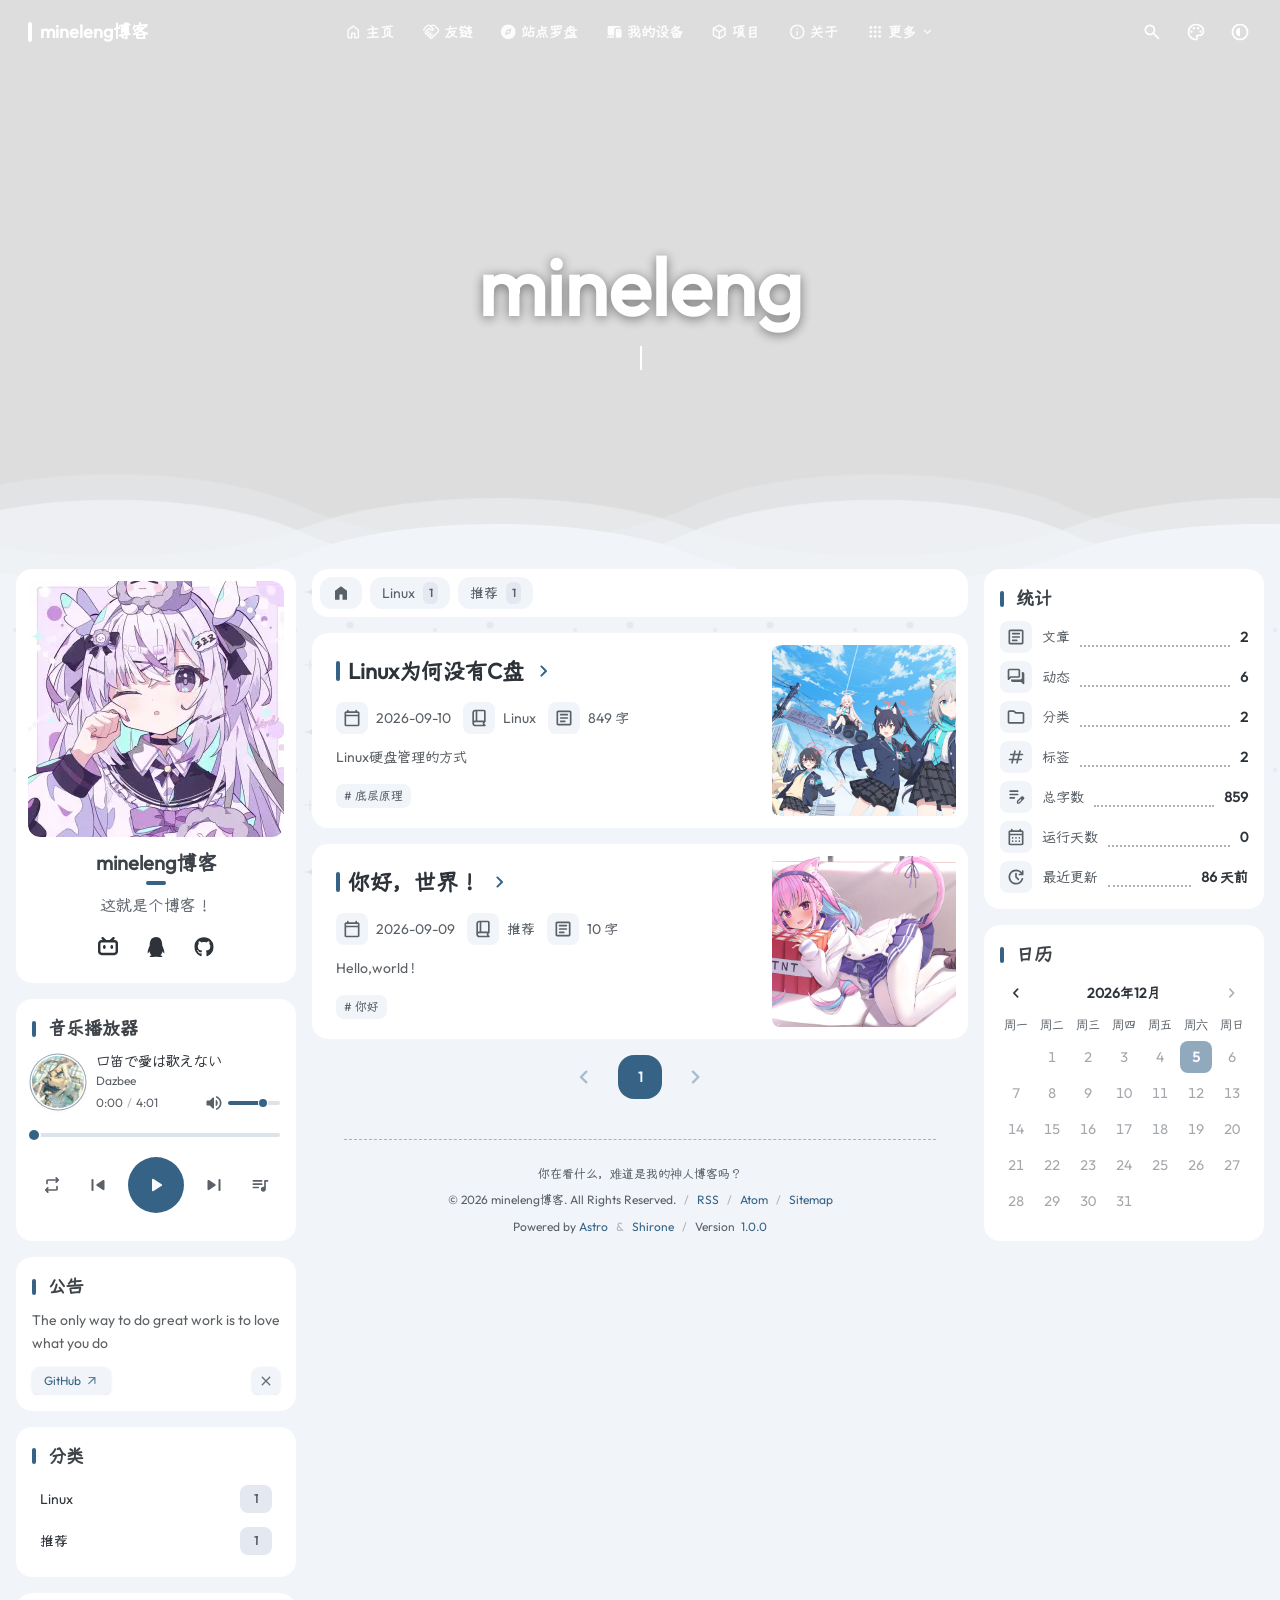
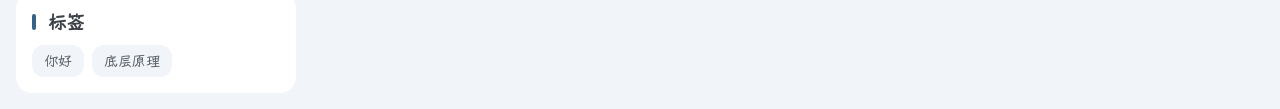
==== commit a8088246: "chore: update dist mcmineleng/blog-source@b052eff59ed7ab924eed53ccc3653d734c81ecd7" ====
--- a/index.html
+++ b/index.html
@@ -250,7 +250,7 @@
 document.addEventListener('swup:content:replace', bindSearchTriggers);
 })();</script></div></header><section id="banner-wrapper" class="banner-stage" aria-label="mineleng" data-copy-mode="home" data-context-motion="idle" data-desktop-images="[&quot;/_astro/1.BYNc7uBQ_egSfu.webp&quot;]" data-mobile-images="[&quot;/_astro/1.gBuj2H5F_Z1R50l1.webp&quot;]" data-carousel-enabled="true" data-carousel-interval="6000" data-carousel-fade-duration="1200" data-carousel-animation="ken-burns" style="--banner-fade-duration: 1200ms;" data-position="center" data-home-title="mineleng" data-home-subtitles="[&quot;就是个15岁初三牲&quot;,&quot;只有一点点本事&quot;,&quot;这个博客更新老慢了&quot;]" data-subtitle-typewriter-enabled="true" data-subtitle-typewriter-loop="true" data-subtitle-typewriter-speed="100" data-subtitle-typewriter-delete-speed="50" data-subtitle-typewriter-pause-time="2000" data-astro-cid-rziwwxwo><div class="banner-stage__media" aria-hidden="true" data-astro-cid-rziwwxwo><picture data-astro-cid-rziwwxwo><source media="(min-width: 1024px)" type="image/avif" srcset="/_astro/1.BYNc7uBQ_2iL6p0.avif 1280w, /_astro/1.BYNc7uBQ_fvU9P.avif 1600w, /_astro/1.BYNc7uBQ_Z1NWWIx.avif 1920w" sizes="100vw" data-astro-cid-rziwwxwo><source media="(min-width: 1024px)" type="image/webp" srcset="/_astro/1.BYNc7uBQ_M7tLL.webp 1280w, /_astro/1.BYNc7uBQ_Z1g7Gso.webp 1600w, /_astro/1.BYNc7uBQ_egSfu.webp 1920w" sizes="100vw" data-astro-cid-rziwwxwo><source media="(max-width: 1023.98px)" type="image/avif" srcset="/_astro/1.gBuj2H5F_Z1G9Y1v.avif 640w, /_astro/1.gBuj2H5F_xiwze.avif 828w, /_astro/1.gBuj2H5F_19RhtS.avif 1080w" sizes="100vw" data-astro-cid-rziwwxwo><source media="(max-width: 1023.98px)" type="image/webp" srcset="/_astro/1.gBuj2H5F_ZN5zh6.webp 640w, /_astro/1.gBuj2H5F_1qmVjD.webp 828w, /_astro/1.gBuj2H5F_Z1R50l1.webp 1080w" sizes="100vw" data-astro-cid-rziwwxwo><img class="banner-stage__image banner-stage__image--front banner-stage__image--active" src="/_astro/1.BYNc7uBQ_egSfu.webp" width="1920" height="1080" fetchpriority="high" loading="eager" decoding="async" alt="" style="object-position: center;" data-astro-cid-rziwwxwo></picture><img class="banner-stage__image banner-stage__image--back" alt="" data-astro-cid-rziwwxwo></div><div class="banner-stage__scrim" style="--banner-dim-opacity: 0.24" data-astro-cid-rziwwxwo></div><div class="banner-stage__copy banner-stage__copy--home" data-banner-home-copy data-astro-cid-rziwwxwo><h1 data-astro-cid-rziwwxwo>mineleng</h1><p aria-label="就是个15岁初三牲" data-subtitle-state="complete" data-astro-cid-rziwwxwo>就是个15岁初三牲</p></div><div class="banner-stage__copy banner-stage__copy--context" data-banner-context data-astro-cid-rziwwxwo><div class="banner-stage__context-title" data-banner-context-title data-astro-cid-rziwwxwo></div><div class="banner-stage__context-details" data-banner-context-details hidden data-astro-cid-rziwwxwo><span class="banner-stage__context-divider" aria-hidden="true" data-astro-cid-rziwwxwo></span><p data-banner-context-description hidden data-astro-cid-rziwwxwo></p><div class="banner-stage__context-meta" data-banner-context-meta hidden data-astro-cid-rziwwxwo><svg width="1em" height="1em" viewBox="0 0 24 24" aria-hidden="true" data-astro-cid-rziwwxwo="true" data-icon="material-symbols:calendar-today-rounded"><symbol id="ai:material-symbols:calendar-today-rounded"><path fill="currentColor" d="M5 22q-.825 0-1.412-.587T3 20V6q0-.825.588-1.412T5 4h1V3q0-.425.288-.712T7 2t.713.288T8 3v1h8V3q0-.425.288-.712T17 2t.713.288T18 3v1h1q.825 0 1.413.588T21 6v14q0 .825-.587 1.413T19 22zm0-2h14V10H5z"/></symbol><use href="#ai:material-symbols:calendar-today-rounded"></use></svg><time data-banner-context-date datetime data-astro-cid-rziwwxwo></time></div></div></div><div class="banner-waves" aria-hidden="true" data-astro-cid-yfeznfkc><svg viewBox="0 0 240 42" preserveAspectRatio="none" focusable="false" data-astro-cid-yfeznfkc><defs data-astro-cid-yfeznfkc><path id="shirone-banner-wave-a" d="M -768 18 C -752 4 -720 4 -704 18 C -688 32 -656 32 -640 18 C -624 4 -592 4 -576 18 C -560 32 -528 32 -512 18 C -496 4 -464 4 -448 18 C -432 32 -400 32 -384 18 C -368 4 -336 4 -320 18 C -304 32 -272 32 -256 18 C -240 4 -208 4 -192 18 C -176 32 -144 32 -128 18 C -112 4 -80 4 -64 18 C -48 32 -16 32 0 18 C 16 4 48 4 64 18 C 80 32 112 32 128 18 C 144 4 176 4 192 18 C 208 32 240 32 256 18 C 272 4 304 4 320 18 C 336 32 368 32 384 18 C 400 4 432 4 448 18 C 464 32 496 32 512 18 C 528 4 560 4 576 18 C 592 32 624 32 640 18 C 656 4 688 4 704 18 C 720 32 752 32 768 18 C 784 4 816 4 832 18 C 848 32 880 32 896 18 C 912 4 944 4 960 18 C 976 32 1008 32 1024 18 V 60 H -768 Z" data-astro-cid-yfeznfkc></path><path id="shirone-banner-wave-b" d="M -768 20 C -752 32 -720 32 -704 20 C -688 8 -656 8 -640 20 C -624 32 -592 32 -576 20 C -560 8 -528 8 -512 20 C -496 32 -464 32 -448 20 C -432 8 -400 8 -384 20 C -368 32 -336 32 -320 20 C -304 8 -272 8 -256 20 C -240 32 -208 32 -192 20 C -176 8 -144 8 -128 20 C -112 32 -80 32 -64 20 C -48 8 -16 8 0 20 C 16 32 48 32 64 20 C 80 8 112 8 128 20 C 144 32 176 32 192 20 C 208 8 240 8 256 20 C 272 32 304 32 320 20 C 336 8 368 8 384 20 C 400 32 432 32 448 20 C 464 8 496 8 512 20 C 528 32 560 32 576 20 C 592 8 624 8 640 20 C 656 32 688 32 704 20 C 720 8 752 8 768 20 C 784 32 816 32 832 20 C 848 8 880 8 896 20 C 912 32 944 32 960 20 C 976 8 1008 8 1024 20 V 60 H -768 Z" data-astro-cid-yfeznfkc></path></defs><g class="banner-waves__layers" data-astro-cid-yfeznfkc><use href="#shirone-banner-wave-a" class="banner-waves__layer banner-waves__layer--haze" data-astro-cid-yfeznfkc></use><use href="#shirone-banner-wave-b" class="banner-waves__layer banner-waves__layer--far" data-astro-cid-yfeznfkc></use><use href="#shirone-banner-wave-a" class="banner-waves__layer banner-waves__layer--middle" data-astro-cid-yfeznfkc></use><use href="#shirone-banner-wave-b" class="banner-waves__layer banner-waves__layer--near" data-astro-cid-yfeznfkc></use></g></svg></div></section><script type="module" src="/_astro/BannerStage.astro_astro_type_script_index_0_lang.Ds-wnT1v.js"></script><div id="main-layout" class="absolute w-full z-30 pointer-events-none"><!-- The pointer-events-none here prevent blocking the click event of the TOC --><div class="relative max-w-[var(--page-width)] mx-auto pointer-events-auto"><div id="main-grid" class="transition duration-[var(--m3e-duration-long)] w-full left-0 right-0 grid grid-rows-[auto_1fr_auto] lg:grid-rows-[auto] mx-auto gap-4 px-2 md:px-4 grid-cols-1 lg:grid-cols-[var(--sidebar-width)_1fr] xl:grid-cols-[var(--sidebar-width)_1fr_var(--sidebar-width)]"><aside id="sidebar" aria-label="侧栏" class="mb-4 row-start-2 row-end-3 col-span-2 lg:row-start-1 lg:row-end-2 lg:col-span-1 lg:max-w-[var(--sidebar-width)] onload-animation lg:col-start-1 w-full lg:h-full" data-astro-cid-mdweaetd><div data-sidebar-group class="flex flex-col w-full gap-4 mb-4" data-astro-cid-mdweaetd><div data-sidebar-pages class="sidebar-widget" data-astro-cid-mdweaetd><div><script>(()=>{var e=async t=>{await(await t())()};(self.Astro||(self.Astro={})).load=e;window.dispatchEvent(new Event("astro:load"));})();</script><!--[--><!--[-1--><div class="m3-card m3-card--filled p-3 svelte-1qh1w4o" style="--m3-card-bg: var(--card-bg); --m3-card-radius: var(--shape-corner-l)"><a aria-label="Go to About Page" href="/about/" class="group block relative mx-auto mt-1 lg:mx-0 lg:mt-0 mb-3
        max-w-[12rem] lg:max-w-none overflow-hidden rounded-xl active:scale-95"><div class="absolute transition pointer-events-none group-hover:bg-black/30 group-active:bg-black/50
-        w-full h-full z-50 flex items-center justify-center"><svg width="1.13em" height="1em" viewBox="0 0 576 512" class="transition opacity-0 scale-90 group-hover:scale-100 group-hover:opacity-100 text-white text-5xl" data-icon="fa6-regular:address-card"><symbol id="ai:fa6-regular:address-card"><path fill="currentColor" d="M512 80c8.8 0 16 7.2 16 16v320c0 8.8-7.2 16-16 16H64c-8.8 0-16-7.2-16-16V96c0-8.8 7.2-16 16-16zM64 32C28.7 32 0 60.7 0 96v320c0 35.3 28.7 64 64 64h448c35.3 0 64-28.7 64-64V96c0-35.3-28.7-64-64-64zm144 224a64 64 0 1 0 0-128a64 64 0 1 0 0 128m-32 32c-44.2 0-80 35.8-80 80c0 8.8 7.2 16 16 16h192c8.8 0 16-7.2 16-16c0-44.2-35.8-80-80-80zm200-144c-13.3 0-24 10.7-24 24s10.7 24 24 24h80c13.3 0 24-10.7 24-24s-10.7-24-24-24zm0 96c-13.3 0-24 10.7-24 24s10.7 24 24 24h80c13.3 0 24-10.7 24-24s-10.7-24-24-24z"/></symbol><use href="#ai:fa6-regular:address-card"></use></svg></div><!--[--><div class="m3-avatar m3-avatar--rounded mx-auto lg:!w-full svelte-1ignagu" style="--m3e-avatar-size: 176px" role="img" aria-label="Profile Image of the Author"><!--[0--><img src="/_astro/demo-avatar.B0TLgbTh_Z1BTJga.webp" srcset="/_astro/demo-avatar.B0TLgbTh_1Kppty.webp 128w, /_astro/demo-avatar.B0TLgbTh_Z1BTJga.webp 256w, /_astro/demo-avatar.B0TLgbTh_4WeN3.webp 384w, /_astro/demo-avatar.B0TLgbTh_1YMm2F.webp 512w" sizes="(min-width: 1024px) 256px, 176px" width="1080" height="1080" alt="Profile Image of the Author" loading="lazy" decoding="async" class="svelte-1ignagu" onerror="this.__e=event"/><!--]--></div><!--]--></a><div class="px-2"><div class="font-bold text-xl text-center mb-1 text-90 transition">mineleng博客</div><div class="h-1 w-5 bg-[var(--primary)] mx-auto rounded-full mb-2 transition"></div><div class="text-center text-50 mb-2.5 transition">这就是个博客！</div><div class="flex flex-wrap gap-2 justify-center mb-1"><astro-island uid="SvnUl" component-url="/_astro/Tooltip.CZ2rSsP_.js" component-export="default" renderer-url="/_astro/client.svelte.DfeZY-Hs.js" props="{&quot;label&quot;:[0,&quot;哔哩哔哩&quot;],&quot;placement&quot;:[0,&quot;top&quot;]}" ssr client="load" opts="{&quot;name&quot;:&quot;Tooltip&quot;,&quot;value&quot;:true}" await-children><!--[--><span class="m3-tooltip  svelte-19pb5a5"><astro-slot><!--[--><!--[0--><a href="https://space.bilibili.com/3546582538520784" target="_blank" rel="me" class="m3-icon-button m3-icon-button--standard m3-icon-button--small m3-icon-button--round m3-state-layer  svelte-1f9wkzm" aria-label="哔哩哔哩"><!--[1--><svg width="1em" height="1em" viewBox="0 0 512 512" class="text-[1.5rem]" data-icon="fa6-brands:bilibili"><symbol id="ai:fa6-brands:bilibili"><path fill="currentColor" d="M488.6 104.1c16.7 18.1 24.4 39.7 23.3 65.7v202.4c-.4 26.4-9.2 48.1-26.5 65.1c-17.2 17-39.1 25.9-65.5 26.7H92.02c-26.45-.8-48.21-9.8-65.28-27.2C9.682 419.4.767 396.5 0 368.2V169.8c.767-26 9.682-47.6 26.74-65.7C43.81 87.75 65.57 78.77 92.02 78h29.38L96.05 52.19c-5.75-5.73-8.63-13-8.63-21.79c0-8.8 2.88-16.06 8.63-21.797C101.8 2.868 109.1 0 117.9 0q13.2 0 21.9 8.603L213.1 78h88l74.5-69.397C381.7 2.868 389.2 0 398 0q13.2 0 21.9 8.603c5.7 5.737 8.6 12.997 8.6 21.797c0 8.79-2.9 16.06-8.6 21.79L394.6 78h29.3c26.4.77 48 9.75 64.7 26.1m-38.8 69.7c-.4-9.6-3.7-17.4-10.7-23.5c-5.2-6.1-14-9.4-22.7-9.8H96.05c-9.59.4-17.45 3.7-23.58 9.8c-6.14 6.1-9.4 13.9-9.78 23.5v194.4c0 9.2 3.26 17 9.78 23.5s14.38 9.8 23.58 9.8H416.4c9.2 0 17-3.3 23.3-9.8s9.7-14.3 10.1-23.5zm-264.3 42.7c6.3 6.3 9.7 14.1 10.1 23.2V273c-.4 9.2-3.7 16.9-9.8 23.2c-6.2 6.3-14 9.5-23.6 9.5s-17.5-3.2-23.6-9.5s-9.4-14-9.8-23.2v-33.3c.4-9.1 3.8-16.9 10.1-23.2s13.2-9.6 23.3-10c9.2.4 17 3.7 23.3 10m191.5 0c6.3 6.3 9.7 14.1 10.1 23.2V273c-.4 9.2-3.7 16.9-9.8 23.2s-14 9.5-23.6 9.5s-17.4-3.2-23.6-9.5c-7-6.3-9.4-14-9.7-23.2v-33.3c.3-9.1 3.7-16.9 10-23.2s14.1-9.6 23.3-10c9.2.4 17 3.7 23.3 10"/></symbol><use href="#ai:fa6-brands:bilibili"></use></svg><!----><!--]--></a><!--]--><!--]--></astro-slot><!----></span> <span class="m3-tooltip__tip m3-tooltip__tip--plain m3-tooltip__tip--bottom svelte-19pb5a5" id="m3e-tooltip-nil9qas" role="tooltip" aria-hidden="true" style="left: 0px; top: 0px;"><!--[-1-->哔哩哔哩<!--]--></span><!--]--><!--astro:end--></astro-island><astro-island uid="Z1iTtTz" component-url="/_astro/Tooltip.CZ2rSsP_.js" component-export="default" renderer-url="/_astro/client.svelte.DfeZY-Hs.js" props="{&quot;label&quot;:[0,&quot;QQ&quot;],&quot;placement&quot;:[0,&quot;top&quot;]}" ssr client="load" opts="{&quot;name&quot;:&quot;Tooltip&quot;,&quot;value&quot;:true}" await-children><!--[--><span class="m3-tooltip  svelte-19pb5a5"><astro-slot><!--[--><!--[0--><a href="https://qm.qq.com/q/gRpl5tyK7S" target="_blank" rel="me" class="m3-icon-button m3-icon-button--standard m3-icon-button--small m3-icon-button--round m3-state-layer  svelte-1f9wkzm" aria-label="QQ"><!--[1--><svg width="0.88em" height="1em" viewBox="0 0 448 512" class="text-[1.5rem]" data-icon="fa6-brands:qq"><symbol id="ai:fa6-brands:qq"><path fill="currentColor" d="M433.754 420.445c-11.526 1.393-44.86-52.741-44.86-52.741c0 31.345-16.136 72.247-51.051 101.786c16.842 5.192 54.843 19.167 45.803 34.421c-7.316 12.343-125.51 7.881-159.632 4.037c-34.122 3.844-152.316 8.306-159.632-4.037c-9.045-15.25 28.918-29.214 45.783-34.415c-34.92-29.539-51.059-70.445-51.059-101.792c0 0-33.334 54.134-44.859 52.741c-5.37-.65-12.424-29.644 9.347-99.704c10.261-33.024 21.995-60.478 40.144-105.779C60.683 98.063 108.982.006 224 0c113.737.006 163.156 96.133 160.264 214.963c18.118 45.223 29.912 72.85 40.144 105.778c21.768 70.06 14.716 99.053 9.346 99.704"/></symbol><use href="#ai:fa6-brands:qq"></use></svg><!----><!--]--></a><!--]--><!--]--></astro-slot><!----></span> <span class="m3-tooltip__tip m3-tooltip__tip--plain m3-tooltip__tip--bottom svelte-19pb5a5" id="m3e-tooltip-cvz9j8m" role="tooltip" aria-hidden="true" style="left: 0px; top: 0px;"><!--[-1-->QQ<!--]--></span><!--]--><!--astro:end--></astro-island><astro-island uid="Z1NGxPJ" component-url="/_astro/Tooltip.CZ2rSsP_.js" component-export="default" renderer-url="/_astro/client.svelte.DfeZY-Hs.js" props="{&quot;label&quot;:[0,&quot;GitHub&quot;],&quot;placement&quot;:[0,&quot;top&quot;]}" ssr client="load" opts="{&quot;name&quot;:&quot;Tooltip&quot;,&quot;value&quot;:true}" await-children><!--[--><span class="m3-tooltip  svelte-19pb5a5"><astro-slot><!--[--><!--[0--><a href="https://github.com/mcmineleng" target="_blank" rel="me" class="m3-icon-button m3-icon-button--standard m3-icon-button--small m3-icon-button--round m3-state-layer  svelte-1f9wkzm" aria-label="GitHub"><!--[1--><svg width="0.97em" height="1em" viewBox="0 0 496 512" class="text-[1.5rem]" data-icon="fa6-brands:github"><use href="#ai:fa6-brands:github"></use></svg><!----><!--]--></a><!--]--><!--]--></astro-slot><!----></span> <span class="m3-tooltip__tip m3-tooltip__tip--plain m3-tooltip__tip--bottom svelte-19pb5a5" id="m3e-tooltip-dujg1yk" role="tooltip" aria-hidden="true" style="left: 0px; top: 0px;"><!--[-1-->GitHub<!--]--></span><!--]--><!--astro:end--></astro-island></div></div><!----></div><!--]--><!--]--></div></div><div data-sidebar-pages class="sidebar-widget" data-astro-cid-mdweaetd><style>.music-player {
+        w-full h-full z-50 flex items-center justify-center"><svg width="1.13em" height="1em" viewBox="0 0 576 512" class="transition opacity-0 scale-90 group-hover:scale-100 group-hover:opacity-100 text-white text-5xl" data-icon="fa6-regular:address-card"><symbol id="ai:fa6-regular:address-card"><path fill="currentColor" d="M512 80c8.8 0 16 7.2 16 16v320c0 8.8-7.2 16-16 16H64c-8.8 0-16-7.2-16-16V96c0-8.8 7.2-16 16-16zM64 32C28.7 32 0 60.7 0 96v320c0 35.3 28.7 64 64 64h448c35.3 0 64-28.7 64-64V96c0-35.3-28.7-64-64-64zm144 224a64 64 0 1 0 0-128a64 64 0 1 0 0 128m-32 32c-44.2 0-80 35.8-80 80c0 8.8 7.2 16 16 16h192c8.8 0 16-7.2 16-16c0-44.2-35.8-80-80-80zm200-144c-13.3 0-24 10.7-24 24s10.7 24 24 24h80c13.3 0 24-10.7 24-24s-10.7-24-24-24zm0 96c-13.3 0-24 10.7-24 24s10.7 24 24 24h80c13.3 0 24-10.7 24-24s-10.7-24-24-24z"/></symbol><use href="#ai:fa6-regular:address-card"></use></svg></div><!--[--><div class="m3-avatar m3-avatar--rounded mx-auto lg:!w-full svelte-1ignagu" style="--m3e-avatar-size: 176px" role="img" aria-label="Profile Image of the Author"><!--[0--><img src="/_astro/demo-avatar.B0TLgbTh_Z1BTJga.webp" srcset="/_astro/demo-avatar.B0TLgbTh_1Kppty.webp 128w, /_astro/demo-avatar.B0TLgbTh_Z1BTJga.webp 256w, /_astro/demo-avatar.B0TLgbTh_4WeN3.webp 384w, /_astro/demo-avatar.B0TLgbTh_1YMm2F.webp 512w" sizes="(min-width: 1024px) 256px, 176px" width="1080" height="1080" alt="Profile Image of the Author" loading="lazy" decoding="async" class="svelte-1ignagu" onerror="this.__e=event"/><!--]--></div><!--]--></a><div class="px-2"><div class="font-bold text-xl text-center mb-1 text-90 transition">mineleng博客</div><div class="h-1 w-5 bg-[var(--primary)] mx-auto rounded-full mb-2 transition"></div><div class="text-center text-50 mb-2.5 transition">这就是个博客！</div><div class="flex flex-wrap gap-2 justify-center mb-1"><astro-island uid="kC3gJ" component-url="/_astro/Tooltip.CZ2rSsP_.js" component-export="default" renderer-url="/_astro/client.svelte.DfeZY-Hs.js" props="{&quot;label&quot;:[0,&quot;哔哩哔哩&quot;],&quot;placement&quot;:[0,&quot;top&quot;]}" ssr client="load" opts="{&quot;name&quot;:&quot;Tooltip&quot;,&quot;value&quot;:true}" await-children><!--[--><span class="m3-tooltip  svelte-19pb5a5"><astro-slot><!--[--><!--[0--><a href="https://space.bilibili.com/3546582538520784" target="_blank" rel="me" class="m3-icon-button m3-icon-button--standard m3-icon-button--small m3-icon-button--round m3-state-layer  svelte-1f9wkzm" aria-label="哔哩哔哩"><!--[1--><svg width="1em" height="1em" viewBox="0 0 512 512" class="text-[1.5rem]" data-icon="fa6-brands:bilibili"><symbol id="ai:fa6-brands:bilibili"><path fill="currentColor" d="M488.6 104.1c16.7 18.1 24.4 39.7 23.3 65.7v202.4c-.4 26.4-9.2 48.1-26.5 65.1c-17.2 17-39.1 25.9-65.5 26.7H92.02c-26.45-.8-48.21-9.8-65.28-27.2C9.682 419.4.767 396.5 0 368.2V169.8c.767-26 9.682-47.6 26.74-65.7C43.81 87.75 65.57 78.77 92.02 78h29.38L96.05 52.19c-5.75-5.73-8.63-13-8.63-21.79c0-8.8 2.88-16.06 8.63-21.797C101.8 2.868 109.1 0 117.9 0q13.2 0 21.9 8.603L213.1 78h88l74.5-69.397C381.7 2.868 389.2 0 398 0q13.2 0 21.9 8.603c5.7 5.737 8.6 12.997 8.6 21.797c0 8.79-2.9 16.06-8.6 21.79L394.6 78h29.3c26.4.77 48 9.75 64.7 26.1m-38.8 69.7c-.4-9.6-3.7-17.4-10.7-23.5c-5.2-6.1-14-9.4-22.7-9.8H96.05c-9.59.4-17.45 3.7-23.58 9.8c-6.14 6.1-9.4 13.9-9.78 23.5v194.4c0 9.2 3.26 17 9.78 23.5s14.38 9.8 23.58 9.8H416.4c9.2 0 17-3.3 23.3-9.8s9.7-14.3 10.1-23.5zm-264.3 42.7c6.3 6.3 9.7 14.1 10.1 23.2V273c-.4 9.2-3.7 16.9-9.8 23.2c-6.2 6.3-14 9.5-23.6 9.5s-17.5-3.2-23.6-9.5s-9.4-14-9.8-23.2v-33.3c.4-9.1 3.8-16.9 10.1-23.2s13.2-9.6 23.3-10c9.2.4 17 3.7 23.3 10m191.5 0c6.3 6.3 9.7 14.1 10.1 23.2V273c-.4 9.2-3.7 16.9-9.8 23.2s-14 9.5-23.6 9.5s-17.4-3.2-23.6-9.5c-7-6.3-9.4-14-9.7-23.2v-33.3c.3-9.1 3.7-16.9 10-23.2s14.1-9.6 23.3-10c9.2.4 17 3.7 23.3 10"/></symbol><use href="#ai:fa6-brands:bilibili"></use></svg><!----><!--]--></a><!--]--><!--]--></astro-slot><!----></span> <span class="m3-tooltip__tip m3-tooltip__tip--plain m3-tooltip__tip--bottom svelte-19pb5a5" id="m3e-tooltip-ew69b7h" role="tooltip" aria-hidden="true" style="left: 0px; top: 0px;"><!--[-1-->哔哩哔哩<!--]--></span><!--]--><!--astro:end--></astro-island><astro-island uid="1qHi1E" component-url="/_astro/Tooltip.CZ2rSsP_.js" component-export="default" renderer-url="/_astro/client.svelte.DfeZY-Hs.js" props="{&quot;label&quot;:[0,&quot;QQ&quot;],&quot;placement&quot;:[0,&quot;top&quot;]}" ssr client="load" opts="{&quot;name&quot;:&quot;Tooltip&quot;,&quot;value&quot;:true}" await-children><!--[--><span class="m3-tooltip  svelte-19pb5a5"><astro-slot><!--[--><!--[0--><a href="https://qm.qq.com/q/gRpl5tyK7S" target="_blank" rel="me" class="m3-icon-button m3-icon-button--standard m3-icon-button--small m3-icon-button--round m3-state-layer  svelte-1f9wkzm" aria-label="QQ"><!--[1--><svg width="0.88em" height="1em" viewBox="0 0 448 512" class="text-[1.5rem]" data-icon="fa6-brands:qq"><symbol id="ai:fa6-brands:qq"><path fill="currentColor" d="M433.754 420.445c-11.526 1.393-44.86-52.741-44.86-52.741c0 31.345-16.136 72.247-51.051 101.786c16.842 5.192 54.843 19.167 45.803 34.421c-7.316 12.343-125.51 7.881-159.632 4.037c-34.122 3.844-152.316 8.306-159.632-4.037c-9.045-15.25 28.918-29.214 45.783-34.415c-34.92-29.539-51.059-70.445-51.059-101.792c0 0-33.334 54.134-44.859 52.741c-5.37-.65-12.424-29.644 9.347-99.704c10.261-33.024 21.995-60.478 40.144-105.779C60.683 98.063 108.982.006 224 0c113.737.006 163.156 96.133 160.264 214.963c18.118 45.223 29.912 72.85 40.144 105.778c21.768 70.06 14.716 99.053 9.346 99.704"/></symbol><use href="#ai:fa6-brands:qq"></use></svg><!----><!--]--></a><!--]--><!--]--></astro-slot><!----></span> <span class="m3-tooltip__tip m3-tooltip__tip--plain m3-tooltip__tip--bottom svelte-19pb5a5" id="m3e-tooltip-g12wud1" role="tooltip" aria-hidden="true" style="left: 0px; top: 0px;"><!--[-1-->QQ<!--]--></span><!--]--><!--astro:end--></astro-island><astro-island uid="ZnT7D4" component-url="/_astro/Tooltip.CZ2rSsP_.js" component-export="default" renderer-url="/_astro/client.svelte.DfeZY-Hs.js" props="{&quot;label&quot;:[0,&quot;GitHub&quot;],&quot;placement&quot;:[0,&quot;top&quot;]}" ssr client="load" opts="{&quot;name&quot;:&quot;Tooltip&quot;,&quot;value&quot;:true}" await-children><!--[--><span class="m3-tooltip  svelte-19pb5a5"><astro-slot><!--[--><!--[0--><a href="https://github.com/mcmineleng" target="_blank" rel="me" class="m3-icon-button m3-icon-button--standard m3-icon-button--small m3-icon-button--round m3-state-layer  svelte-1f9wkzm" aria-label="GitHub"><!--[1--><svg width="0.97em" height="1em" viewBox="0 0 496 512" class="text-[1.5rem]" data-icon="fa6-brands:github"><use href="#ai:fa6-brands:github"></use></svg><!----><!--]--></a><!--]--><!--]--></astro-slot><!----></span> <span class="m3-tooltip__tip m3-tooltip__tip--plain m3-tooltip__tip--bottom svelte-19pb5a5" id="m3e-tooltip-jvu2o93" role="tooltip" aria-hidden="true" style="left: 0px; top: 0px;"><!--[-1-->GitHub<!--]--></span><!--]--><!--astro:end--></astro-island></div></div><!----></div><!--]--><!--]--></div></div><div data-sidebar-pages class="sidebar-widget" data-astro-cid-mdweaetd><style>.music-player {
   min-width: 0;
   display: flex;
   flex-direction: column;
@@ -783,7 +783,7 @@
     transform: scale(1);
   }
 }
-</style><widget-layout data-id="sidebar-music-player" data-is-collapsed="undefined" style="undefined; " data-astro-cid-w3nhkpix="true"><!--[--><!--[-1--><div class="m3-card m3-card--filled pb-4 svelte-1qh1w4o" style="--m3-card-bg: var(--card-bg); --m3-card-radius: var(--shape-corner-l)"><div class="font-bold transition text-lg text-90 relative ml-8 mt-4 mb-2" style="" data-astro-cid-w3nhkpix><!--[--><span class="m3-accent-bar m3-accent-bar--small absolute -left-4 top-[5.5px] svelte-1oe40yy" aria-hidden="true"></span><!--]-->音乐播放器</div><div id="sidebar-music-player" class="collapse-wrapper px-4 overflow-hidden" style="" data-astro-cid-w3nhkpix><astro-island uid="Z1tBOAn" component-url="/_astro/MusicSidebarClient.C6ZPfcj7.js" component-export="default" renderer-url="/_astro/client.svelte.DfeZY-Hs.js" props="{&quot;options&quot;:[0,{&quot;provider&quot;:[0,&quot;mixed&quot;],&quot;playlist&quot;:[1,[[0,{&quot;id&quot;:[0,&quot;dazbee&quot;],&quot;title&quot;:[0,&quot;口笛で愛は歌えない&quot;],&quot;source&quot;:[0,&quot;/assets/music/url/dazbee.mp3&quot;],&quot;artist&quot;:[0,&quot;Dazbee&quot;],&quot;cover&quot;:[0,&quot;/_astro/dazbee.Ck4Hukb1_ZkD5Vu.webp&quot;],&quot;duration&quot;:[0,241],&quot;coverSrcset&quot;:[0,&quot;/_astro/dazbee.Ck4Hukb1_1zWLrG.webp 64w, /_astro/dazbee.Ck4Hukb1_ZkD5Vu.webp 128w&quot;],&quot;coverSizes&quot;:[0,&quot;52px&quot;],&quot;coverWidth&quot;:[0,240],&quot;coverHeight&quot;:[0,237]}],[0,{&quot;id&quot;:[0,&quot;hitori&quot;],&quot;title&quot;:[0,&quot;ひとり上手&quot;],&quot;source&quot;:[0,&quot;/assets/music/url/hitori.mp3&quot;],&quot;artist&quot;:[0,&quot;Kaya&quot;],&quot;cover&quot;:[0,&quot;/_astro/hitori.DYBDyoI1_2vAlvo.webp&quot;],&quot;duration&quot;:[0,253],&quot;coverSrcset&quot;:[0,&quot;/_astro/hitori.DYBDyoI1_Z1e72Ba.webp 64w, /_astro/hitori.DYBDyoI1_2vAlvo.webp 128w&quot;],&quot;coverSizes&quot;:[0,&quot;52px&quot;],&quot;coverWidth&quot;:[0,130],&quot;coverHeight&quot;:[0,130]}],[0,{&quot;id&quot;:[0,&quot;xryx&quot;],&quot;title&quot;:[0,&quot;眩耀夜行&quot;],&quot;source&quot;:[0,&quot;/assets/music/url/xryx.mp3&quot;],&quot;artist&quot;:[0,&quot;スリーズブーケ&quot;],&quot;cover&quot;:[0,&quot;/_astro/xryx.BynEIvPj_14YQjT.webp&quot;],&quot;duration&quot;:[0,245],&quot;coverSrcset&quot;:[0,&quot;/_astro/xryx.BynEIvPj_2kWbw8.webp 64w, /_astro/xryx.BynEIvPj_14YQjT.webp 128w&quot;],&quot;coverSizes&quot;:[0,&quot;52px&quot;],&quot;coverWidth&quot;:[0,500],&quot;coverHeight&quot;:[0,500]}],[0,{&quot;id&quot;:[0,&quot;cl&quot;],&quot;title&quot;:[0,&quot;春雷の頃&quot;],&quot;source&quot;:[0,&quot;/assets/music/url/cl.mp3&quot;],&quot;artist&quot;:[0,&quot;22/7&quot;],&quot;cover&quot;:[0,&quot;/_astro/cl.CmIDm8LQ_ZugKW3.webp&quot;],&quot;duration&quot;:[0,242],&quot;coverSrcset&quot;:[0,&quot;/_astro/cl.CmIDm8LQ_2nCj4J.webp 64w, /_astro/cl.CmIDm8LQ_ZugKW3.webp 128w&quot;],&quot;coverSizes&quot;:[0,&quot;52px&quot;],&quot;coverWidth&quot;:[0,130],&quot;coverHeight&quot;:[0,130]}]]],&quot;meting&quot;:[0,{&quot;server&quot;:[0,&quot;netease&quot;],&quot;type&quot;:[0,&quot;playlist&quot;],&quot;id&quot;:[0,&quot;14164869977&quot;]}],&quot;defaultVolume&quot;:[0,0.7],&quot;defaultMode&quot;:[0,&quot;sequence&quot;]}],&quot;labels&quot;:[0,{&quot;previous&quot;:[0,&quot;上一曲&quot;],&quot;play&quot;:[0,&quot;播放&quot;],&quot;pause&quot;:[0,&quot;暂停&quot;],&quot;next&quot;:[0,&quot;下一曲&quot;],&quot;mute&quot;:[0,&quot;静音&quot;],&quot;unmute&quot;:[0,&quot;取消静音&quot;],&quot;playbackMode&quot;:[0,&quot;播放模式&quot;],&quot;modeSequence&quot;:[0,&quot;顺序播放&quot;],&quot;modeRepeatOne&quot;:[0,&quot;单曲循环&quot;],&quot;modeShuffle&quot;:[0,&quot;随机播放&quot;],&quot;progress&quot;:[0,&quot;播放进度：{current} / {duration}&quot;],&quot;volume&quot;:[0,&quot;音量：{volume}&quot;],&quot;showPlaylist&quot;:[0,&quot;显示播放列表&quot;],&quot;hidePlaylist&quot;:[0,&quot;隐藏播放列表&quot;],&quot;empty&quot;:[0,&quot;播放列表暂无歌曲&quot;],&quot;loading&quot;:[0,&quot;正在加载音乐...&quot;],&quot;nowPlaying&quot;:[0,&quot;正在播放：{title}&quot;],&quot;errors&quot;:[0,{&quot;empty-playlist&quot;:[0,&quot;播放列表为空&quot;],&quot;source-unavailable&quot;:[0,&quot;该音源不可用&quot;],&quot;autoplay-blocked&quot;:[0,&quot;自动播放受限，请点击播放按钮开始&quot;],&quot;invalid-track&quot;:[0,&quot;歌曲信息无效&quot;]}]}]}" ssr client="load" opts="{&quot;name&quot;:&quot;MusicSidebarClient&quot;,&quot;value&quot;:true}" await-children><!--[--><div class="music-player" data-music-player=""><div class="music-player__track"><div class="music-player__cover"><!--[0--><img src="/_astro/dazbee.Ck4Hukb1_ZkD5Vu.webp" srcset="/_astro/dazbee.Ck4Hukb1_1zWLrG.webp 64w, /_astro/dazbee.Ck4Hukb1_ZkD5Vu.webp 128w" sizes="52px" width="240" height="237" alt="" loading="lazy" decoding="async"/><!--]--></div> <div class="music-player__metadata"><strong title="口笛で愛は歌えない">口笛で愛は歌えない</strong> <span title="Dazbee">Dazbee</span> <div class="music-player__submeta"><div class="music-player__time-display" aria-hidden="true"><span>0:00</span> <span class="music-player__time-separator">/</span> <span>4:01</span></div> <div class="music-player__volume-inline"><span class="m3-tooltip  svelte-19pb5a5"><!--[-1--><button type="button" class="m3-icon-button m3-icon-button--standard m3-icon-button--xsmall m3-icon-button--round m3-state-layer  svelte-1f9wkzm" aria-label="静音" aria-pressed="false"><!--[0--><span class="m3-icon-button__icon svelte-1f9wkzm" aria-hidden="true"><!--[0--><!--[0--><svg xmlns="http://www.w3.org/2000/svg" aria-hidden="true" role="img" width="1em" height="1em" viewBox="0 0 24 24"><!----><path fill="currentColor" d="M19 11.975q0-2.075-1.1-3.787t-2.95-2.563q-.375-.175-.55-.537t-.05-.738q.15-.4.538-.575t.787 0Q18.1 4.85 19.55 7.063T21 11.974t-1.45 4.913t-3.875 3.287q-.4.175-.788 0t-.537-.575q-.125-.375.05-.737t.55-.538q1.85-.85 2.95-2.562t1.1-3.788M7 15H4q-.425 0-.712-.288T3 14v-4q0-.425.288-.712T4 9h3l3.3-3.3q.475-.475 1.088-.213t.612.938v11.15q0 .675-.612.938T10.3 18.3zm9.5-3q0 1.05-.475 1.988t-1.25 1.537q-.25.15-.513.013T14 15.1V8.85q0-.3.263-.437t.512.012q.775.625 1.25 1.575t.475 2"/><!----></svg><!--]--><!--]--><!----></span><!--]--></button><!--]--><!----></span> <span class="m3-tooltip__tip m3-tooltip__tip--plain m3-tooltip__tip--bottom svelte-19pb5a5" id="m3e-tooltip-x3xo3tf" role="tooltip" aria-hidden="true" style="left: 0px; top: 0px;"><!--[-1-->静音<!--]--></span><!----> <div class="music-player__volume-slider-wrap"><input type="range" min="0" max="1" step="0.01" value="0.7" aria-label="音量：70" class="music-player__volume-slider" style="--vol-pct: 70%"/></div></div></div></div></div> <div class="music-player__progress"><div class="music-player__progress-control"><!--[0--><div class="m3-progress m3-progress--linear m3-progress--wavy music-player__progress-visual svelte-vcepjm" role="progressbar" aria-hidden="true" aria-label="播放进度：0:00 / 4:01" aria-valuenow="0" aria-valuemin="0" aria-valuemax="100" style="--pi-color: var(--primary); --pi-track: var(--surface-container-highest); --pi-wave-dur: 1000ms; --pi-wave-shift: -40px"><!--[0--><svg class="m3-progress__wavy-svg svelte-vcepjm" viewBox="0 0 240 10" width="100%" height="10"><defs class="svelte-vcepjm"><clipPath id="pi-wavy-clip-5r4cb6z" class="svelte-vcepjm"><rect x="0" y="0" width="2" height="10" class="svelte-vcepjm"></rect></clipPath></defs><!--[0--><line x1="8" x2="238" y1="5" y2="5" stroke="var(--surface-container-highest)" stroke-width="4" stroke-linecap="round" class="svelte-vcepjm"></line><!--]--><!--[-1--><!--]--></svg><!--[-1--><!--]--><!--[0--><span class="m3-progress__thumb svelte-vcepjm" style="left: 2px" aria-hidden="true"></span><!--]--><!--]--></div><!--]--><!----> <input type="range" min="0" max="241" step="0.1" value="0" aria-label="播放进度：0:00 / 4:01"/></div></div> <div class="music-player__controls"><span class="m3-tooltip  svelte-19pb5a5"><!--[-1--><button type="button" class="m3-icon-button m3-icon-button--standard m3-icon-button--xsmall m3-icon-button--round m3-state-layer  svelte-1f9wkzm" aria-label="播放模式: 顺序播放"><!--[0--><span class="m3-icon-button__icon svelte-1f9wkzm" aria-hidden="true"><!--[0--><!--[0--><svg xmlns="http://www.w3.org/2000/svg" aria-hidden="true" role="img" width="1em" height="1em" viewBox="0 0 24 24"><!----><path fill="currentColor" d="m6.85 19l.85.85q.3.3.288.7t-.288.7q-.3.3-.712.313t-.713-.288L3.7 18.7q-.15-.15-.213-.325T3.426 18t.063-.375t.212-.325l2.575-2.575q.3-.3.713-.287t.712.312q.275.3.288.7t-.288.7l-.85.85H17v-3q0-.425.288-.712T18 13t.713.288T19 14v3q0 .825-.587 1.413T17 19zm10.3-12H7v3q0 .425-.288.713T6 11t-.712-.288T5 10V7q0-.825.588-1.412T7 5h10.15l-.85-.85q-.3-.3-.288-.7t.288-.7q.3-.3.712-.312t.713.287L20.3 5.3q.15.15.213.325t.062.375t-.062.375t-.213.325l-2.575 2.575q-.3.3-.712.288T16.3 9.25q-.275-.3-.288-.7t.288-.7z"/><!----></svg><!--]--><!--]--><!----></span><!--]--></button><!--]--><!----></span> <span class="m3-tooltip__tip m3-tooltip__tip--plain m3-tooltip__tip--bottom svelte-19pb5a5" id="m3e-tooltip-9amffg5" role="tooltip" aria-hidden="true" style="left: 0px; top: 0px;"><!--[-1-->顺序播放<!--]--></span><!----> <span class="m3-tooltip  svelte-19pb5a5"><!--[-1--><button type="button" class="m3-icon-button m3-icon-button--standard m3-icon-button--small m3-icon-button--round m3-state-layer  svelte-1f9wkzm" aria-label="上一曲"><!--[0--><span class="m3-icon-button__icon svelte-1f9wkzm" aria-hidden="true"><!--[0--><!--[0--><svg xmlns="http://www.w3.org/2000/svg" aria-hidden="true" role="img" width="1em" height="1em" viewBox="0 0 24 24"><!----><path fill="currentColor" d="M5.5 17V7q0-.425.288-.712T6.5 6t.713.288T7.5 7v10q0 .425-.288.713T6.5 18t-.712-.288T5.5 17m11.45-.025l-6.2-4.15q-.225-.15-.337-.362T10.3 12t.113-.462t.337-.363l6.2-4.15q.125-.1.275-.125t.275-.025q.4 0 .7.275t.3.725v8.25q0 .45-.3.725t-.7.275q-.125 0-.275-.025t-.275-.125"/><!----></svg><!--]--><!--]--><!----></span><!--]--></button><!--]--><!----></span> <span class="m3-tooltip__tip m3-tooltip__tip--plain m3-tooltip__tip--bottom svelte-19pb5a5" id="m3e-tooltip-7sfreaj" role="tooltip" aria-hidden="true" style="left: 0px; top: 0px;"><!--[-1-->上一曲<!--]--></span><!----> <span class="m3-tooltip  svelte-19pb5a5"><!--[-1--><button type="button" class="m3-icon-button m3-icon-button--filled m3-icon-button--medium m3-icon-button--round m3-state-layer  svelte-1f9wkzm" aria-label="播放" aria-pressed="false"><!--[0--><span class="m3-icon-button__icon svelte-1f9wkzm" aria-hidden="true"><!--[0--><!--[0--><svg xmlns="http://www.w3.org/2000/svg" aria-hidden="true" role="img" width="1em" height="1em" viewBox="0 0 24 24"><!----><path fill="currentColor" d="M8 17.175V6.825q0-.425.3-.713t.7-.287q.125 0 .263.037t.262.113l8.15 5.175q.225.15.338.375t.112.475t-.112.475t-.338.375l-8.15 5.175q-.125.075-.262.113T9 18.175q-.4 0-.7-.288t-.3-.712"/><!----></svg><!--]--><!--]--><!----></span><!--]--></button><!--]--><!----></span> <span class="m3-tooltip__tip m3-tooltip__tip--plain m3-tooltip__tip--bottom svelte-19pb5a5" id="m3e-tooltip-ypc9weh" role="tooltip" aria-hidden="true" style="left: 0px; top: 0px;"><!--[-1-->播放<!--]--></span><!----> <span class="m3-tooltip  svelte-19pb5a5"><!--[-1--><button type="button" class="m3-icon-button m3-icon-button--standard m3-icon-button--small m3-icon-button--round m3-state-layer  svelte-1f9wkzm" aria-label="下一曲"><!--[0--><span class="m3-icon-button__icon svelte-1f9wkzm" aria-hidden="true"><!--[0--><!--[0--><svg xmlns="http://www.w3.org/2000/svg" aria-hidden="true" role="img" width="1em" height="1em" viewBox="0 0 24 24"><!----><path fill="currentColor" d="M16.5 17V7q0-.425.288-.712T17.5 6t.713.288T18.5 7v10q0 .425-.288.713T17.5 18t-.712-.288T16.5 17m-11-.875v-8.25q0-.45.3-.725t.7-.275q.125 0 .275.025t.275.125l6.2 4.15q.225.15.338.363T13.7 12t-.112.463t-.338.362l-6.2 4.15q-.125.1-.275.125t-.275.025q-.4 0-.7-.275t-.3-.725"/><!----></svg><!--]--><!--]--><!----></span><!--]--></button><!--]--><!----></span> <span class="m3-tooltip__tip m3-tooltip__tip--plain m3-tooltip__tip--bottom svelte-19pb5a5" id="m3e-tooltip-zqeu8gm" role="tooltip" aria-hidden="true" style="left: 0px; top: 0px;"><!--[-1-->下一曲<!--]--></span><!----> <span class="m3-tooltip  svelte-19pb5a5"><!--[-1--><button type="button" class="m3-icon-button m3-icon-button--standard m3-icon-button--xsmall m3-icon-button--round m3-state-layer music-player__playlist-toggle svelte-1f9wkzm" aria-label="显示播放列表" aria-expanded="false" aria-controls="sidebar-music-playlist"><!--[0--><span class="m3-icon-button__icon svelte-1f9wkzm" aria-hidden="true"><!--[0--><!--[0--><svg xmlns="http://www.w3.org/2000/svg" aria-hidden="true" role="img" width="1em" height="1em" viewBox="0 0 24 24"><!----><path fill="currentColor" d="M16 20q-1.25 0-2.125-.875T13 17t.875-2.125T16 14q.275 0 .525.038T17 14.2V7q0-.425.288-.712T18 6h3q.425 0 .713.288T22 7t-.288.713T21 8h-2v9q0 1.25-.875 2.125T16 20M4 16q-.425 0-.712-.288T3 15t.288-.712T4 14h6q.425 0 .713.288T11 15t-.288.713T10 16zm0-4q-.425 0-.712-.288T3 11t.288-.712T4 10h10q.425 0 .713.288T15 11t-.288.713T14 12zm0-4q-.425 0-.712-.288T3 7t.288-.712T4 6h10q.425 0 .713.288T15 7t-.288.713T14 8z"/><!----></svg><!--]--><!--]--><!----></span><!--]--></button><!--]--><!----></span> <span class="m3-tooltip__tip m3-tooltip__tip--plain m3-tooltip__tip--bottom svelte-19pb5a5" id="m3e-tooltip-di94nhs" role="tooltip" aria-hidden="true" style="left: 0px; top: 0px;"><!--[-1-->显示播放列表<!--]--></span><!----></div> <div id="sidebar-music-playlist" class="music-player__playlist-panel" inert="" aria-hidden="true"><!--[0--><ol class="music-player__playlist"><!--[--><li><button type="button" class="music-player__playlist-item m3-state-layer music-player__playlist-item--current" aria-current="true"><span class="music-player__playlist-index" aria-hidden="true"><!--[-1-->1<!--]--></span> <span class="music-player__playlist-copy"><strong>口笛で愛は歌えない</strong> <!--[0--><span>Dazbee</span><!--]--></span> <!--[0--><time>4:01</time><!--]--></button></li><li><button type="button" class="music-player__playlist-item m3-state-layer"><span class="music-player__playlist-index" aria-hidden="true"><!--[-1-->2<!--]--></span> <span class="music-player__playlist-copy"><strong>ひとり上手</strong> <!--[0--><span>Kaya</span><!--]--></span> <!--[0--><time>4:13</time><!--]--></button></li><li><button type="button" class="music-player__playlist-item m3-state-layer"><span class="music-player__playlist-index" aria-hidden="true"><!--[-1-->3<!--]--></span> <span class="music-player__playlist-copy"><strong>眩耀夜行</strong> <!--[0--><span>スリーズブーケ</span><!--]--></span> <!--[0--><time>4:05</time><!--]--></button></li><li><button type="button" class="music-player__playlist-item m3-state-layer"><span class="music-player__playlist-index" aria-hidden="true"><!--[-1-->4<!--]--></span> <span class="music-player__playlist-copy"><strong>春雷の頃</strong> <!--[0--><span>22/7</span><!--]--></span> <!--[0--><time>4:02</time><!--]--></button></li><!--]--></ol><!--]--></div> <!--[-1--><!--]--> <p class="sr-only" aria-live="polite" aria-atomic="true"></p></div><!--]--><!--astro:end--></astro-island></div><!----></div><!--]--><!--]--></widget-layout><script type="module">var d=class extends HTMLElement{constructor(){if(super(),this.dataset.isCollapsed!=="true")return;const e=this.dataset.id,t=this.querySelector(".expand-btn"),s=this.querySelector(`#${e}`);t.addEventListener("click",()=>{s.classList.remove("collapsed"),t.classList.add("hidden")})}};customElements.get("widget-layout")||customElements.define("widget-layout",d);</script></div><div data-sidebar-pages="home" class="sidebar-widget" data-astro-cid-mdweaetd><!-- 组件显示由 sidebarConfig 统一控制，有内容时渲染 --><widget-layout data-id="announcement" data-is-collapsed="undefined" style="undefined; " data-astro-cid-w3nhkpix="true"><!--[--><!--[-1--><div class="m3-card m3-card--filled pb-4 svelte-1qh1w4o" style="--m3-card-bg: var(--card-bg); --m3-card-radius: var(--shape-corner-l)"><div class="font-bold transition text-lg text-90 relative ml-8 mt-4 mb-2" style="" data-astro-cid-w3nhkpix><!--[--><span class="m3-accent-bar m3-accent-bar--small absolute -left-4 top-[5.5px] svelte-1oe40yy" aria-hidden="true"></span><!--]-->公告</div><div id="announcement" class="collapse-wrapper px-4 overflow-hidden" style="" data-astro-cid-w3nhkpix><div class="announcement-wrapper flex flex-col" data-close-duration="86400"><!-- 公告栏内容 --><div class="text-75 leading-relaxed mb-3 break-words whitespace-pre-line text-sm">The only way to do great work is to love what you do</div><!-- 可选链接和关闭按钮 --><div class="flex items-center justify-between gap-3"><div><a href="https://github.com" target="_blank" rel="noopener noreferrer" class="announcement-btn inline-flex items-center gap-1 px-3 py-1.5 text-xs font-medium rounded-lg bg-[var(--btn-regular-bg)] text-[var(--primary)] hover:bg-[var(--btn-regular-bg-hover)] active:bg-[var(--btn-regular-bg-active)] active:scale-95 transition-all shadow-sm"><span>GitHub</span><svg width="1em" height="1em" viewBox="0 0 24 24" class="text-sm opacity-80" data-icon="material-symbols:arrow-outward-rounded"><use href="#ai:material-symbols:arrow-outward-rounded"></use></svg></a></div><button type="button" class="announcement-close-btn h-7 w-7 flex items-center justify-center rounded-lg bg-[var(--btn-regular-bg)] text-50 hover:text-[var(--error)] hover:bg-[var(--error-container)]/30 active:scale-95 transition-all cursor-pointer shadow-sm" onclick="closeAnnouncement()" aria-label="关闭公告" title="关闭公告"><svg width="1em" height="1em" viewBox="0 0 24 24" class="text-base" data-icon="material-symbols:close-rounded"><use href="#ai:material-symbols:close-rounded"></use></svg></button></div></div></div><!----></div><!--]--><!--]--></widget-layout><script type="module">var r="announcementClosed",l="announcementClosedTime";function i(e){if(Number.isNaN(e)||e<=0)return!1;const n=localStorage.getItem(l);return n?(Date.now()-Number(n))/1e3>e:!0}function u(){const e=document.querySelectorAll('widget-layout[data-id="announcement"]');e.length>0&&(e.forEach(n=>{const c=n.closest(".sidebar-widget")||n;c.style.display="none"}),localStorage.setItem(r,"true"),localStorage.setItem(l,Date.now().toString()))}function a(){const e=document.querySelectorAll('widget-layout[data-id="announcement"]');if(e.length===0)return;const n=document.querySelector(".announcement-wrapper")?.getAttribute("data-close-duration"),c=n?Number.parseFloat(n):86400;if(localStorage.getItem(r)!=="true"){e.forEach(t=>{const o=t.closest(".sidebar-widget")||t;o.style.display="",t.style.display=""});return}i(c)?(localStorage.removeItem(r),localStorage.removeItem(l),e.forEach(t=>{const o=t.closest(".sidebar-widget")||t;o.style.display="",t.style.display=""})):e.forEach(t=>{const o=t.closest(".sidebar-widget")||t;o.style.display="none"})}document.readyState==="loading"?document.addEventListener("DOMContentLoaded",a):a();document.addEventListener("swup:content:replace",a);var s=window;s.closeAnnouncement=u;s.checkAnnouncementClosed=a;</script></div></div><div id="sidebar-sticky" data-sidebar-group class="flex flex-col w-full gap-4 lg:sticky lg:top-20" data-astro-cid-mdweaetd><div data-sidebar-pages="home,archive,friends,moments,anime,compass,skills,projects,devices,timeline,albums,about,post,categories,tags" class="sidebar-widget" data-astro-cid-mdweaetd><widget-layout data-id="categories" data-is-collapsed="undefined" class="onload-animation" style="animation-delay: 150ms; " data-astro-cid-w3nhkpix="true"><!--[--><!--[-1--><div class="m3-card m3-card--filled pb-4 svelte-1qh1w4o" style="--m3-card-bg: var(--card-bg); --m3-card-radius: var(--shape-corner-l)"><div class="font-bold transition text-lg text-90 relative ml-8 mt-4 mb-2" style="" data-astro-cid-w3nhkpix><!--[--><span class="m3-accent-bar m3-accent-bar--small absolute -left-4 top-[5.5px] svelte-1oe40yy" aria-hidden="true"></span><!--]-->分类</div><div id="categories" class="collapse-wrapper px-4 overflow-hidden" style="" data-astro-cid-w3nhkpix><div class="m3-blog-categorylist flex flex-col gap-0.5" data-astro-cid-mwhbogeg><!--[--><!--[0--><a href="/archive/?category=Linux" class="m3-button m3-button--text m3-button--small m3-button--between m3-state-layer !px-2 !text-[var(--on-surface)] svelte-xhylw4 m3-button--full"><!--[-1--><!--]--> <!--[0--><span class="m3-button__content svelte-xhylw4"><span class="m3-blog-categorylist__name" data-astro-cid-mwhbogeg>Linux</span><span class="m3-blog-categorylist__badge" data-astro-cid-mwhbogeg>1</span><!----></span><!--]--></a><!--]--><!--]--><!--[--><!--[0--><a href="/archive/?category=%E6%8E%A8%E8%8D%90" class="m3-button m3-button--text m3-button--small m3-button--between m3-state-layer !px-2 !text-[var(--on-surface)] svelte-xhylw4 m3-button--full"><!--[-1--><!--]--> <!--[0--><span class="m3-button__content svelte-xhylw4"><span class="m3-blog-categorylist__name" data-astro-cid-mwhbogeg>推荐</span><span class="m3-blog-categorylist__badge" data-astro-cid-mwhbogeg>1</span><!----></span><!--]--></a><!--]--><!--]--></div></div><!----></div><!--]--><!--]--></widget-layout></div><div data-sidebar-pages="home,archive,friends,moments,anime,compass,skills,projects,devices,timeline,albums,about,post,categories,tags" class="sidebar-widget" data-astro-cid-mdweaetd><widget-layout data-id="tags" data-is-collapsed="undefined" class="onload-animation" style="animation-delay: 200ms; " data-astro-cid-w3nhkpix="true"><!--[--><!--[-1--><div class="m3-card m3-card--filled pb-4 svelte-1qh1w4o" style="--m3-card-bg: var(--card-bg); --m3-card-radius: var(--shape-corner-l)"><div class="font-bold transition text-lg text-90 relative ml-8 mt-4 mb-2" style="" data-astro-cid-w3nhkpix><!--[--><span class="m3-accent-bar m3-accent-bar--small absolute -left-4 top-[5.5px] svelte-1oe40yy" aria-hidden="true"></span><!--]-->标签</div><div id="tags" class="collapse-wrapper px-4 overflow-hidden" style="" data-astro-cid-w3nhkpix><div class="m3-blog-taglist flex flex-wrap gap-2"><a href="/archive/?tag=%E4%BD%A0%E5%A5%BD" class="m3-chip m3-state-layer m3-chip--tonal" data-astro-cid-7k7knot7><span class="m3-chip__content" data-astro-cid-7k7knot7>你好</span></a><a href="/archive/?tag=%E5%BA%95%E5%B1%82%E5%8E%9F%E7%90%86" class="m3-chip m3-state-layer m3-chip--tonal" data-astro-cid-7k7knot7><span class="m3-chip__content" data-astro-cid-7k7knot7>底层原理</span></a></div></div><!----></div><!--]--><!--]--></widget-layout></div></div></aside><script type="module" src="/_astro/SideBar.astro_astro_type_script_index_0_lang.Pejr4WIv.js"></script><aside id="sidebar-secondary" aria-label="次侧栏" class="hidden xl:block xl:row-start-1 xl:row-end-2 xl:col-span-1 xl:max-w-[var(--sidebar-width)] onload-animation xl:col-start-3 w-full lg:h-full" data-astro-cid-mdweaetd><div data-sidebar-group class="flex flex-col w-full gap-4 mb-4" data-astro-cid-mdweaetd><div data-sidebar-pages="home,archive,categories,tags" class="sidebar-widget" data-astro-cid-mdweaetd><widget-layout data-id="site-stats" data-is-collapsed="undefined" style="undefined; " data-astro-cid-w3nhkpix="true"><!--[--><!--[-1--><div class="m3-card m3-card--filled pb-4 svelte-1qh1w4o" style="--m3-card-bg: var(--card-bg); --m3-card-radius: var(--shape-corner-l)"><div class="font-bold transition text-lg text-90 relative ml-8 mt-4 mb-2" style="" data-astro-cid-w3nhkpix><!--[--><span class="m3-accent-bar m3-accent-bar--small absolute -left-4 top-[5.5px] svelte-1oe40yy" aria-hidden="true"></span><!--]-->统计</div><div id="site-stats" class="collapse-wrapper px-4 overflow-hidden" style="" data-astro-cid-w3nhkpix><ul class="m3-site-stats" data-astro-cid-uwcojylz><li class="m3-site-stats__row" data-astro-cid-uwcojylz><span class="m3-meta-icon" aria-hidden="true" data-astro-cid-iqdew5ci><svg width="1em" height="1em" viewBox="0 0 24 24" data-astro-cid-iqdew5ci="true" data-icon="material-symbols:article-outline-rounded"><path fill="currentColor" d="M5 21q-.825 0-1.412-.587T3 19V5q0-.825.588-1.412T5 3h14q.825 0 1.413.588T21 5v14q0 .825-.587 1.413T19 21zm0-2h14V5H5zM5 5v14zm3 12h5q.425 0 .713-.288T14 16t-.288-.712T13 15H8q-.425 0-.712.288T7 16t.288.713T8 17m0-4h8q.425 0 .713-.288T17 12t-.288-.712T16 11H8q-.425 0-.712.288T7 12t.288.713T8 13m0-4h8q.425 0 .713-.288T17 8t-.288-.712T16 7H8q-.425 0-.712.288T7 8t.288.713T8 9"/></svg></span><span class="m3-site-stats__label" data-astro-cid-uwcojylz>文章</span><span class="m3-site-stats__rule" aria-hidden="true" data-astro-cid-uwcojylz></span><span class="m3-site-stats__value" data-astro-cid-uwcojylz>2</span></li><li class="m3-site-stats__row" data-astro-cid-uwcojylz><span class="m3-meta-icon" aria-hidden="true" data-astro-cid-iqdew5ci><svg width="1em" height="1em" viewBox="0 0 24 24" data-astro-cid-iqdew5ci="true" data-icon="material-symbols:forum-outline-rounded"><path fill="currentColor" d="M21 20.6q-.2 0-.375-.075T20.3 20.3L18 18H8q-.825 0-1.412-.587T6 16v-1h11q.825 0 1.413-.587T19 13V6h1q.825 0 1.413.588T22 8v11.575q0 .45-.3.738t-.7.287M4 12.175L5.175 11H15V4H4zM3 15.6q-.4 0-.7-.287t-.3-.738V4q0-.825.588-1.412T4 2h11q.825 0 1.413.588T17 4v7q0 .825-.587 1.413T15 13H6l-2.3 2.3q-.15.15-.325.225T3 15.6M4 11V4z"/></svg></span><span class="m3-site-stats__label" data-astro-cid-uwcojylz>动态</span><span class="m3-site-stats__rule" aria-hidden="true" data-astro-cid-uwcojylz></span><span class="m3-site-stats__value" data-astro-cid-uwcojylz>6</span></li><li class="m3-site-stats__row" data-astro-cid-uwcojylz><span class="m3-meta-icon" aria-hidden="true" data-astro-cid-iqdew5ci><svg width="1em" height="1em" viewBox="0 0 24 24" data-astro-cid-iqdew5ci="true" data-icon="material-symbols:folder-outline-rounded"><path fill="currentColor" d="M4 20q-.825 0-1.412-.587T2 18V6q0-.825.588-1.412T4 4h5.175q.4 0 .763.15t.637.425L12 6h8q.825 0 1.413.588T22 8v10q0 .825-.587 1.413T20 20zm0-2h16V8h-8.825l-2-2H4zm0 0V6z"/></svg></span><span class="m3-site-stats__label" data-astro-cid-uwcojylz>分类</span><span class="m3-site-stats__rule" aria-hidden="true" data-astro-cid-uwcojylz></span><span class="m3-site-stats__value" data-astro-cid-uwcojylz>2</span></li><li class="m3-site-stats__row" data-astro-cid-uwcojylz><span class="m3-meta-icon" aria-hidden="true" data-astro-cid-iqdew5ci><svg width="1em" height="1em" viewBox="0 0 24 24" data-astro-cid-iqdew5ci="true" data-icon="material-symbols:tag-rounded"><path fill="currentColor" d="m9 16l-.825 3.275q-.075.325-.325.525t-.6.2q-.475 0-.775-.375T6.3 18.8L7 16H4.275q-.5 0-.8-.387T3.3 14.75q.075-.35.35-.55t.625-.2H7.5l1-4H5.775q-.5 0-.8-.387T4.8 8.75q.075-.35.35-.55t.625-.2H9l.825-3.275Q9.9 4.4 10.15 4.2t.6-.2q.475 0 .775.375t.175.825L11 8h4l.825-3.275q.075-.325.325-.525t.6-.2q.475 0 .775.375t.175.825L17 8h2.725q.5 0 .8.387t.175.863q-.075.35-.35.55t-.625.2H16.5l-1 4h2.725q.5 0 .8.388t.175.862q-.075.35-.35.55t-.625.2H15l-.825 3.275q-.075.325-.325.525t-.6.2q-.475 0-.775-.375T12.3 18.8L13 16zm.5-2h4l1-4h-4z"/></svg></span><span class="m3-site-stats__label" data-astro-cid-uwcojylz>标签</span><span class="m3-site-stats__rule" aria-hidden="true" data-astro-cid-uwcojylz></span><span class="m3-site-stats__value" data-astro-cid-uwcojylz>2</span></li><li class="m3-site-stats__row" data-astro-cid-uwcojylz><span class="m3-meta-icon" aria-hidden="true" data-astro-cid-iqdew5ci><svg width="1em" height="1em" viewBox="0 0 24 24" data-astro-cid-iqdew5ci="true" data-icon="material-symbols:edit-note-outline-rounded"><path fill="currentColor" d="M5 14q-.425 0-.712-.288T4 13t.288-.712T5 12h5q.425 0 .713.288T11 13t-.288.713T10 14zm0-4q-.425 0-.712-.288T4 9t.288-.712T5 8h9q.425 0 .713.288T15 9t-.288.713T14 10zm0-4q-.425 0-.712-.288T4 5t.288-.712T5 4h9q.425 0 .713.288T15 5t-.288.713T14 6zm8 13v-1.65q0-.2.075-.387t.225-.338l5.225-5.2q.225-.225.5-.325t.55-.1q.3 0 .575.113t.5.337l.925.925q.2.225.313.5t.112.55t-.1.563t-.325.512l-5.2 5.2q-.15.15-.337.225T15.65 20H14q-.425 0-.712-.287T13 19m7.5-5.575l-.925-.925zm-6 5.075h.95l3.025-3.05l-.45-.475l-.475-.45l-3.05 3.025zm3.525-3.525l-.475-.45l.925.925z"/></svg></span><span class="m3-site-stats__label" data-astro-cid-uwcojylz>总字数</span><span class="m3-site-stats__rule" aria-hidden="true" data-astro-cid-uwcojylz></span><span class="m3-site-stats__value" data-astro-cid-uwcojylz>859</span></li><li class="m3-site-stats__row" data-astro-cid-uwcojylz><span class="m3-meta-icon" aria-hidden="true" data-astro-cid-iqdew5ci><svg width="1em" height="1em" viewBox="0 0 24 24" data-astro-cid-iqdew5ci="true" data-icon="material-symbols:calendar-month-outline-rounded"><path fill="currentColor" d="M5 22q-.825 0-1.412-.587T3 20V6q0-.825.588-1.412T5 4h1V3q0-.425.288-.712T7 2t.713.288T8 3v1h8V3q0-.425.288-.712T17 2t.713.288T18 3v1h1q.825 0 1.413.588T21 6v14q0 .825-.587 1.413T19 22zm0-2h14V10H5zM5 8h14V6H5zm0 0V6zm7 6q-.425 0-.712-.288T11 13t.288-.712T12 12t.713.288T13 13t-.288.713T12 14m-4.712-.288Q7 13.426 7 13t.288-.712T8 12t.713.288T9 13t-.288.713T8 14t-.712-.288M16 14q-.425 0-.712-.288T15 13t.288-.712T16 12t.713.288T17 13t-.288.713T16 14m-4 4q-.425 0-.712-.288T11 17t.288-.712T12 16t.713.288T13 17t-.288.713T12 18m-4.712-.288Q7 17.426 7 17t.288-.712T8 16t.713.288T9 17t-.288.713T8 18t-.712-.288M16 18q-.425 0-.712-.288T15 17t.288-.712T16 16t.713.288T17 17t-.288.713T16 18"/></svg></span><span class="m3-site-stats__label" data-astro-cid-uwcojylz>运行天数</span><span class="m3-site-stats__rule" aria-hidden="true" data-astro-cid-uwcojylz></span><span class="m3-site-stats__value" data-astro-cid-uwcojylz>0</span></li><li class="m3-site-stats__row" data-astro-cid-uwcojylz><span class="m3-meta-icon" aria-hidden="true" data-astro-cid-iqdew5ci><svg width="1em" height="1em" viewBox="0 0 24 24" data-astro-cid-iqdew5ci="true" data-icon="material-symbols:update-rounded"><path fill="currentColor" d="M12 21q-1.875 0-3.512-.712t-2.85-1.925t-1.925-2.85T3 12t.713-3.512t1.924-2.85t2.85-1.925T12 3q2.05 0 3.888.875T19 6.35V5q0-.425.288-.712T20 4t.713.288T21 5v4q0 .425-.288.713T20 10h-4q-.425 0-.712-.288T15 9t.288-.712T16 8h1.75q-1.025-1.4-2.525-2.2T12 5Q9.075 5 7.038 7.038T5 12t2.038 4.963T12 19q2.375 0 4.25-1.425t2.475-3.675q.125-.4.45-.6t.725-.15q.425.05.675.362t.15.688q-.725 2.975-3.15 4.888T12 21m1-9.4l2.5 2.5q.275.275.275.7t-.275.7t-.7.275t-.7-.275l-2.8-2.8q-.15-.15-.225-.337T11 11.975V8q0-.425.288-.712T12 7t.713.288T13 8z"/></svg></span><span class="m3-site-stats__label" data-astro-cid-uwcojylz>最近更新</span><span class="m3-site-stats__rule" aria-hidden="true" data-astro-cid-uwcojylz></span><span class="m3-site-stats__value" data-last-update data-astro-cid-uwcojylz>2026-09-10</span></li></ul></div><!----></div><!--]--><!--]--></widget-layout><script>(function(){const lastActivityISO = "2026-09-10T00:00:00.000Z";
+</style><widget-layout data-id="sidebar-music-player" data-is-collapsed="undefined" style="undefined; " data-astro-cid-w3nhkpix="true"><!--[--><!--[-1--><div class="m3-card m3-card--filled pb-4 svelte-1qh1w4o" style="--m3-card-bg: var(--card-bg); --m3-card-radius: var(--shape-corner-l)"><div class="font-bold transition text-lg text-90 relative ml-8 mt-4 mb-2" style="" data-astro-cid-w3nhkpix><!--[--><span class="m3-accent-bar m3-accent-bar--small absolute -left-4 top-[5.5px] svelte-1oe40yy" aria-hidden="true"></span><!--]-->音乐播放器</div><div id="sidebar-music-player" class="collapse-wrapper px-4 overflow-hidden" style="" data-astro-cid-w3nhkpix><astro-island uid="14KOC" component-url="/_astro/MusicSidebarClient.C6ZPfcj7.js" component-export="default" renderer-url="/_astro/client.svelte.DfeZY-Hs.js" props="{&quot;options&quot;:[0,{&quot;provider&quot;:[0,&quot;mixed&quot;],&quot;playlist&quot;:[1,[[0,{&quot;id&quot;:[0,&quot;dazbee&quot;],&quot;title&quot;:[0,&quot;口笛で愛は歌えない&quot;],&quot;source&quot;:[0,&quot;/assets/music/url/dazbee.mp3&quot;],&quot;artist&quot;:[0,&quot;Dazbee&quot;],&quot;cover&quot;:[0,&quot;/_astro/dazbee.Ck4Hukb1_ZkD5Vu.webp&quot;],&quot;duration&quot;:[0,241],&quot;coverSrcset&quot;:[0,&quot;/_astro/dazbee.Ck4Hukb1_1zWLrG.webp 64w, /_astro/dazbee.Ck4Hukb1_ZkD5Vu.webp 128w&quot;],&quot;coverSizes&quot;:[0,&quot;52px&quot;],&quot;coverWidth&quot;:[0,240],&quot;coverHeight&quot;:[0,237]}],[0,{&quot;id&quot;:[0,&quot;hitori&quot;],&quot;title&quot;:[0,&quot;ひとり上手&quot;],&quot;source&quot;:[0,&quot;/assets/music/url/hitori.mp3&quot;],&quot;artist&quot;:[0,&quot;Kaya&quot;],&quot;cover&quot;:[0,&quot;/_astro/hitori.DYBDyoI1_2vAlvo.webp&quot;],&quot;duration&quot;:[0,253],&quot;coverSrcset&quot;:[0,&quot;/_astro/hitori.DYBDyoI1_Z1e72Ba.webp 64w, /_astro/hitori.DYBDyoI1_2vAlvo.webp 128w&quot;],&quot;coverSizes&quot;:[0,&quot;52px&quot;],&quot;coverWidth&quot;:[0,130],&quot;coverHeight&quot;:[0,130]}],[0,{&quot;id&quot;:[0,&quot;xryx&quot;],&quot;title&quot;:[0,&quot;眩耀夜行&quot;],&quot;source&quot;:[0,&quot;/assets/music/url/xryx.mp3&quot;],&quot;artist&quot;:[0,&quot;スリーズブーケ&quot;],&quot;cover&quot;:[0,&quot;/_astro/xryx.BynEIvPj_14YQjT.webp&quot;],&quot;duration&quot;:[0,245],&quot;coverSrcset&quot;:[0,&quot;/_astro/xryx.BynEIvPj_2kWbw8.webp 64w, /_astro/xryx.BynEIvPj_14YQjT.webp 128w&quot;],&quot;coverSizes&quot;:[0,&quot;52px&quot;],&quot;coverWidth&quot;:[0,500],&quot;coverHeight&quot;:[0,500]}],[0,{&quot;id&quot;:[0,&quot;cl&quot;],&quot;title&quot;:[0,&quot;春雷の頃&quot;],&quot;source&quot;:[0,&quot;/assets/music/url/cl.mp3&quot;],&quot;artist&quot;:[0,&quot;22/7&quot;],&quot;cover&quot;:[0,&quot;/_astro/cl.CmIDm8LQ_ZugKW3.webp&quot;],&quot;duration&quot;:[0,242],&quot;coverSrcset&quot;:[0,&quot;/_astro/cl.CmIDm8LQ_2nCj4J.webp 64w, /_astro/cl.CmIDm8LQ_ZugKW3.webp 128w&quot;],&quot;coverSizes&quot;:[0,&quot;52px&quot;],&quot;coverWidth&quot;:[0,130],&quot;coverHeight&quot;:[0,130]}]]],&quot;meting&quot;:[0,{&quot;server&quot;:[0,&quot;netease&quot;],&quot;type&quot;:[0,&quot;playlist&quot;],&quot;id&quot;:[0,&quot;14164869977&quot;]}],&quot;defaultVolume&quot;:[0,0.7],&quot;defaultMode&quot;:[0,&quot;sequence&quot;]}],&quot;labels&quot;:[0,{&quot;previous&quot;:[0,&quot;上一曲&quot;],&quot;play&quot;:[0,&quot;播放&quot;],&quot;pause&quot;:[0,&quot;暂停&quot;],&quot;next&quot;:[0,&quot;下一曲&quot;],&quot;mute&quot;:[0,&quot;静音&quot;],&quot;unmute&quot;:[0,&quot;取消静音&quot;],&quot;playbackMode&quot;:[0,&quot;播放模式&quot;],&quot;modeSequence&quot;:[0,&quot;顺序播放&quot;],&quot;modeRepeatOne&quot;:[0,&quot;单曲循环&quot;],&quot;modeShuffle&quot;:[0,&quot;随机播放&quot;],&quot;progress&quot;:[0,&quot;播放进度：{current} / {duration}&quot;],&quot;volume&quot;:[0,&quot;音量：{volume}&quot;],&quot;showPlaylist&quot;:[0,&quot;显示播放列表&quot;],&quot;hidePlaylist&quot;:[0,&quot;隐藏播放列表&quot;],&quot;empty&quot;:[0,&quot;播放列表暂无歌曲&quot;],&quot;loading&quot;:[0,&quot;正在加载音乐...&quot;],&quot;nowPlaying&quot;:[0,&quot;正在播放：{title}&quot;],&quot;errors&quot;:[0,{&quot;empty-playlist&quot;:[0,&quot;播放列表为空&quot;],&quot;source-unavailable&quot;:[0,&quot;该音源不可用&quot;],&quot;autoplay-blocked&quot;:[0,&quot;自动播放受限，请点击播放按钮开始&quot;],&quot;invalid-track&quot;:[0,&quot;歌曲信息无效&quot;]}]}]}" ssr client="load" opts="{&quot;name&quot;:&quot;MusicSidebarClient&quot;,&quot;value&quot;:true}" await-children><!--[--><div class="music-player" data-music-player=""><div class="music-player__track"><div class="music-player__cover"><!--[0--><img src="/_astro/dazbee.Ck4Hukb1_ZkD5Vu.webp" srcset="/_astro/dazbee.Ck4Hukb1_1zWLrG.webp 64w, /_astro/dazbee.Ck4Hukb1_ZkD5Vu.webp 128w" sizes="52px" width="240" height="237" alt="" loading="lazy" decoding="async"/><!--]--></div> <div class="music-player__metadata"><strong title="口笛で愛は歌えない">口笛で愛は歌えない</strong> <span title="Dazbee">Dazbee</span> <div class="music-player__submeta"><div class="music-player__time-display" aria-hidden="true"><span>0:00</span> <span class="music-player__time-separator">/</span> <span>4:01</span></div> <div class="music-player__volume-inline"><span class="m3-tooltip  svelte-19pb5a5"><!--[-1--><button type="button" class="m3-icon-button m3-icon-button--standard m3-icon-button--xsmall m3-icon-button--round m3-state-layer  svelte-1f9wkzm" aria-label="静音" aria-pressed="false"><!--[0--><span class="m3-icon-button__icon svelte-1f9wkzm" aria-hidden="true"><!--[0--><!--[0--><svg xmlns="http://www.w3.org/2000/svg" aria-hidden="true" role="img" width="1em" height="1em" viewBox="0 0 24 24"><!----><path fill="currentColor" d="M19 11.975q0-2.075-1.1-3.787t-2.95-2.563q-.375-.175-.55-.537t-.05-.738q.15-.4.538-.575t.787 0Q18.1 4.85 19.55 7.063T21 11.974t-1.45 4.913t-3.875 3.287q-.4.175-.788 0t-.537-.575q-.125-.375.05-.737t.55-.538q1.85-.85 2.95-2.562t1.1-3.788M7 15H4q-.425 0-.712-.288T3 14v-4q0-.425.288-.712T4 9h3l3.3-3.3q.475-.475 1.088-.213t.612.938v11.15q0 .675-.612.938T10.3 18.3zm9.5-3q0 1.05-.475 1.988t-1.25 1.537q-.25.15-.513.013T14 15.1V8.85q0-.3.263-.437t.512.012q.775.625 1.25 1.575t.475 2"/><!----></svg><!--]--><!--]--><!----></span><!--]--></button><!--]--><!----></span> <span class="m3-tooltip__tip m3-tooltip__tip--plain m3-tooltip__tip--bottom svelte-19pb5a5" id="m3e-tooltip-xg51km0" role="tooltip" aria-hidden="true" style="left: 0px; top: 0px;"><!--[-1-->静音<!--]--></span><!----> <div class="music-player__volume-slider-wrap"><input type="range" min="0" max="1" step="0.01" value="0.7" aria-label="音量：70" class="music-player__volume-slider" style="--vol-pct: 70%"/></div></div></div></div></div> <div class="music-player__progress"><div class="music-player__progress-control"><!--[0--><div class="m3-progress m3-progress--linear m3-progress--wavy music-player__progress-visual svelte-vcepjm" role="progressbar" aria-hidden="true" aria-label="播放进度：0:00 / 4:01" aria-valuenow="0" aria-valuemin="0" aria-valuemax="100" style="--pi-color: var(--primary); --pi-track: var(--surface-container-highest); --pi-wave-dur: 1000ms; --pi-wave-shift: -40px"><!--[0--><svg class="m3-progress__wavy-svg svelte-vcepjm" viewBox="0 0 240 10" width="100%" height="10"><defs class="svelte-vcepjm"><clipPath id="pi-wavy-clip-dycet02" class="svelte-vcepjm"><rect x="0" y="0" width="2" height="10" class="svelte-vcepjm"></rect></clipPath></defs><!--[0--><line x1="8" x2="238" y1="5" y2="5" stroke="var(--surface-container-highest)" stroke-width="4" stroke-linecap="round" class="svelte-vcepjm"></line><!--]--><!--[-1--><!--]--></svg><!--[-1--><!--]--><!--[0--><span class="m3-progress__thumb svelte-vcepjm" style="left: 2px" aria-hidden="true"></span><!--]--><!--]--></div><!--]--><!----> <input type="range" min="0" max="241" step="0.1" value="0" aria-label="播放进度：0:00 / 4:01"/></div></div> <div class="music-player__controls"><span class="m3-tooltip  svelte-19pb5a5"><!--[-1--><button type="button" class="m3-icon-button m3-icon-button--standard m3-icon-button--xsmall m3-icon-button--round m3-state-layer  svelte-1f9wkzm" aria-label="播放模式: 顺序播放"><!--[0--><span class="m3-icon-button__icon svelte-1f9wkzm" aria-hidden="true"><!--[0--><!--[0--><svg xmlns="http://www.w3.org/2000/svg" aria-hidden="true" role="img" width="1em" height="1em" viewBox="0 0 24 24"><!----><path fill="currentColor" d="m6.85 19l.85.85q.3.3.288.7t-.288.7q-.3.3-.712.313t-.713-.288L3.7 18.7q-.15-.15-.213-.325T3.426 18t.063-.375t.212-.325l2.575-2.575q.3-.3.713-.287t.712.312q.275.3.288.7t-.288.7l-.85.85H17v-3q0-.425.288-.712T18 13t.713.288T19 14v3q0 .825-.587 1.413T17 19zm10.3-12H7v3q0 .425-.288.713T6 11t-.712-.288T5 10V7q0-.825.588-1.412T7 5h10.15l-.85-.85q-.3-.3-.288-.7t.288-.7q.3-.3.712-.312t.713.287L20.3 5.3q.15.15.213.325t.062.375t-.062.375t-.213.325l-2.575 2.575q-.3.3-.712.288T16.3 9.25q-.275-.3-.288-.7t.288-.7z"/><!----></svg><!--]--><!--]--><!----></span><!--]--></button><!--]--><!----></span> <span class="m3-tooltip__tip m3-tooltip__tip--plain m3-tooltip__tip--bottom svelte-19pb5a5" id="m3e-tooltip-mzqid05" role="tooltip" aria-hidden="true" style="left: 0px; top: 0px;"><!--[-1-->顺序播放<!--]--></span><!----> <span class="m3-tooltip  svelte-19pb5a5"><!--[-1--><button type="button" class="m3-icon-button m3-icon-button--standard m3-icon-button--small m3-icon-button--round m3-state-layer  svelte-1f9wkzm" aria-label="上一曲"><!--[0--><span class="m3-icon-button__icon svelte-1f9wkzm" aria-hidden="true"><!--[0--><!--[0--><svg xmlns="http://www.w3.org/2000/svg" aria-hidden="true" role="img" width="1em" height="1em" viewBox="0 0 24 24"><!----><path fill="currentColor" d="M5.5 17V7q0-.425.288-.712T6.5 6t.713.288T7.5 7v10q0 .425-.288.713T6.5 18t-.712-.288T5.5 17m11.45-.025l-6.2-4.15q-.225-.15-.337-.362T10.3 12t.113-.462t.337-.363l6.2-4.15q.125-.1.275-.125t.275-.025q.4 0 .7.275t.3.725v8.25q0 .45-.3.725t-.7.275q-.125 0-.275-.025t-.275-.125"/><!----></svg><!--]--><!--]--><!----></span><!--]--></button><!--]--><!----></span> <span class="m3-tooltip__tip m3-tooltip__tip--plain m3-tooltip__tip--bottom svelte-19pb5a5" id="m3e-tooltip-0hrwc1q" role="tooltip" aria-hidden="true" style="left: 0px; top: 0px;"><!--[-1-->上一曲<!--]--></span><!----> <span class="m3-tooltip  svelte-19pb5a5"><!--[-1--><button type="button" class="m3-icon-button m3-icon-button--filled m3-icon-button--medium m3-icon-button--round m3-state-layer  svelte-1f9wkzm" aria-label="播放" aria-pressed="false"><!--[0--><span class="m3-icon-button__icon svelte-1f9wkzm" aria-hidden="true"><!--[0--><!--[0--><svg xmlns="http://www.w3.org/2000/svg" aria-hidden="true" role="img" width="1em" height="1em" viewBox="0 0 24 24"><!----><path fill="currentColor" d="M8 17.175V6.825q0-.425.3-.713t.7-.287q.125 0 .263.037t.262.113l8.15 5.175q.225.15.338.375t.112.475t-.112.475t-.338.375l-8.15 5.175q-.125.075-.262.113T9 18.175q-.4 0-.7-.288t-.3-.712"/><!----></svg><!--]--><!--]--><!----></span><!--]--></button><!--]--><!----></span> <span class="m3-tooltip__tip m3-tooltip__tip--plain m3-tooltip__tip--bottom svelte-19pb5a5" id="m3e-tooltip-x9dspiq" role="tooltip" aria-hidden="true" style="left: 0px; top: 0px;"><!--[-1-->播放<!--]--></span><!----> <span class="m3-tooltip  svelte-19pb5a5"><!--[-1--><button type="button" class="m3-icon-button m3-icon-button--standard m3-icon-button--small m3-icon-button--round m3-state-layer  svelte-1f9wkzm" aria-label="下一曲"><!--[0--><span class="m3-icon-button__icon svelte-1f9wkzm" aria-hidden="true"><!--[0--><!--[0--><svg xmlns="http://www.w3.org/2000/svg" aria-hidden="true" role="img" width="1em" height="1em" viewBox="0 0 24 24"><!----><path fill="currentColor" d="M16.5 17V7q0-.425.288-.712T17.5 6t.713.288T18.5 7v10q0 .425-.288.713T17.5 18t-.712-.288T16.5 17m-11-.875v-8.25q0-.45.3-.725t.7-.275q.125 0 .275.025t.275.125l6.2 4.15q.225.15.338.363T13.7 12t-.112.463t-.338.362l-6.2 4.15q-.125.1-.275.125t-.275.025q-.4 0-.7-.275t-.3-.725"/><!----></svg><!--]--><!--]--><!----></span><!--]--></button><!--]--><!----></span> <span class="m3-tooltip__tip m3-tooltip__tip--plain m3-tooltip__tip--bottom svelte-19pb5a5" id="m3e-tooltip-4p8mqs0" role="tooltip" aria-hidden="true" style="left: 0px; top: 0px;"><!--[-1-->下一曲<!--]--></span><!----> <span class="m3-tooltip  svelte-19pb5a5"><!--[-1--><button type="button" class="m3-icon-button m3-icon-button--standard m3-icon-button--xsmall m3-icon-button--round m3-state-layer music-player__playlist-toggle svelte-1f9wkzm" aria-label="显示播放列表" aria-expanded="false" aria-controls="sidebar-music-playlist"><!--[0--><span class="m3-icon-button__icon svelte-1f9wkzm" aria-hidden="true"><!--[0--><!--[0--><svg xmlns="http://www.w3.org/2000/svg" aria-hidden="true" role="img" width="1em" height="1em" viewBox="0 0 24 24"><!----><path fill="currentColor" d="M16 20q-1.25 0-2.125-.875T13 17t.875-2.125T16 14q.275 0 .525.038T17 14.2V7q0-.425.288-.712T18 6h3q.425 0 .713.288T22 7t-.288.713T21 8h-2v9q0 1.25-.875 2.125T16 20M4 16q-.425 0-.712-.288T3 15t.288-.712T4 14h6q.425 0 .713.288T11 15t-.288.713T10 16zm0-4q-.425 0-.712-.288T3 11t.288-.712T4 10h10q.425 0 .713.288T15 11t-.288.713T14 12zm0-4q-.425 0-.712-.288T3 7t.288-.712T4 6h10q.425 0 .713.288T15 7t-.288.713T14 8z"/><!----></svg><!--]--><!--]--><!----></span><!--]--></button><!--]--><!----></span> <span class="m3-tooltip__tip m3-tooltip__tip--plain m3-tooltip__tip--bottom svelte-19pb5a5" id="m3e-tooltip-kjn58cp" role="tooltip" aria-hidden="true" style="left: 0px; top: 0px;"><!--[-1-->显示播放列表<!--]--></span><!----></div> <div id="sidebar-music-playlist" class="music-player__playlist-panel" inert="" aria-hidden="true"><!--[0--><ol class="music-player__playlist"><!--[--><li><button type="button" class="music-player__playlist-item m3-state-layer music-player__playlist-item--current" aria-current="true"><span class="music-player__playlist-index" aria-hidden="true"><!--[-1-->1<!--]--></span> <span class="music-player__playlist-copy"><strong>口笛で愛は歌えない</strong> <!--[0--><span>Dazbee</span><!--]--></span> <!--[0--><time>4:01</time><!--]--></button></li><li><button type="button" class="music-player__playlist-item m3-state-layer"><span class="music-player__playlist-index" aria-hidden="true"><!--[-1-->2<!--]--></span> <span class="music-player__playlist-copy"><strong>ひとり上手</strong> <!--[0--><span>Kaya</span><!--]--></span> <!--[0--><time>4:13</time><!--]--></button></li><li><button type="button" class="music-player__playlist-item m3-state-layer"><span class="music-player__playlist-index" aria-hidden="true"><!--[-1-->3<!--]--></span> <span class="music-player__playlist-copy"><strong>眩耀夜行</strong> <!--[0--><span>スリーズブーケ</span><!--]--></span> <!--[0--><time>4:05</time><!--]--></button></li><li><button type="button" class="music-player__playlist-item m3-state-layer"><span class="music-player__playlist-index" aria-hidden="true"><!--[-1-->4<!--]--></span> <span class="music-player__playlist-copy"><strong>春雷の頃</strong> <!--[0--><span>22/7</span><!--]--></span> <!--[0--><time>4:02</time><!--]--></button></li><!--]--></ol><!--]--></div> <!--[-1--><!--]--> <p class="sr-only" aria-live="polite" aria-atomic="true"></p></div><!--]--><!--astro:end--></astro-island></div><!----></div><!--]--><!--]--></widget-layout><script type="module">var d=class extends HTMLElement{constructor(){if(super(),this.dataset.isCollapsed!=="true")return;const e=this.dataset.id,t=this.querySelector(".expand-btn"),s=this.querySelector(`#${e}`);t.addEventListener("click",()=>{s.classList.remove("collapsed"),t.classList.add("hidden")})}};customElements.get("widget-layout")||customElements.define("widget-layout",d);</script></div><div data-sidebar-pages="home" class="sidebar-widget" data-astro-cid-mdweaetd><!-- 组件显示由 sidebarConfig 统一控制，有内容时渲染 --><widget-layout data-id="announcement" data-is-collapsed="undefined" style="undefined; " data-astro-cid-w3nhkpix="true"><!--[--><!--[-1--><div class="m3-card m3-card--filled pb-4 svelte-1qh1w4o" style="--m3-card-bg: var(--card-bg); --m3-card-radius: var(--shape-corner-l)"><div class="font-bold transition text-lg text-90 relative ml-8 mt-4 mb-2" style="" data-astro-cid-w3nhkpix><!--[--><span class="m3-accent-bar m3-accent-bar--small absolute -left-4 top-[5.5px] svelte-1oe40yy" aria-hidden="true"></span><!--]-->公告</div><div id="announcement" class="collapse-wrapper px-4 overflow-hidden" style="" data-astro-cid-w3nhkpix><div class="announcement-wrapper flex flex-col" data-close-duration="86400"><!-- 公告栏内容 --><div class="text-75 leading-relaxed mb-3 break-words whitespace-pre-line text-sm">The only way to do great work is to love what you do</div><!-- 可选链接和关闭按钮 --><div class="flex items-center justify-between gap-3"><div><a href="https://github.com" target="_blank" rel="noopener noreferrer" class="announcement-btn inline-flex items-center gap-1 px-3 py-1.5 text-xs font-medium rounded-lg bg-[var(--btn-regular-bg)] text-[var(--primary)] hover:bg-[var(--btn-regular-bg-hover)] active:bg-[var(--btn-regular-bg-active)] active:scale-95 transition-all shadow-sm"><span>GitHub</span><svg width="1em" height="1em" viewBox="0 0 24 24" class="text-sm opacity-80" data-icon="material-symbols:arrow-outward-rounded"><use href="#ai:material-symbols:arrow-outward-rounded"></use></svg></a></div><button type="button" class="announcement-close-btn h-7 w-7 flex items-center justify-center rounded-lg bg-[var(--btn-regular-bg)] text-50 hover:text-[var(--error)] hover:bg-[var(--error-container)]/30 active:scale-95 transition-all cursor-pointer shadow-sm" onclick="closeAnnouncement()" aria-label="关闭公告" title="关闭公告"><svg width="1em" height="1em" viewBox="0 0 24 24" class="text-base" data-icon="material-symbols:close-rounded"><use href="#ai:material-symbols:close-rounded"></use></svg></button></div></div></div><!----></div><!--]--><!--]--></widget-layout><script type="module">var r="announcementClosed",l="announcementClosedTime";function i(e){if(Number.isNaN(e)||e<=0)return!1;const n=localStorage.getItem(l);return n?(Date.now()-Number(n))/1e3>e:!0}function u(){const e=document.querySelectorAll('widget-layout[data-id="announcement"]');e.length>0&&(e.forEach(n=>{const c=n.closest(".sidebar-widget")||n;c.style.display="none"}),localStorage.setItem(r,"true"),localStorage.setItem(l,Date.now().toString()))}function a(){const e=document.querySelectorAll('widget-layout[data-id="announcement"]');if(e.length===0)return;const n=document.querySelector(".announcement-wrapper")?.getAttribute("data-close-duration"),c=n?Number.parseFloat(n):86400;if(localStorage.getItem(r)!=="true"){e.forEach(t=>{const o=t.closest(".sidebar-widget")||t;o.style.display="",t.style.display=""});return}i(c)?(localStorage.removeItem(r),localStorage.removeItem(l),e.forEach(t=>{const o=t.closest(".sidebar-widget")||t;o.style.display="",t.style.display=""})):e.forEach(t=>{const o=t.closest(".sidebar-widget")||t;o.style.display="none"})}document.readyState==="loading"?document.addEventListener("DOMContentLoaded",a):a();document.addEventListener("swup:content:replace",a);var s=window;s.closeAnnouncement=u;s.checkAnnouncementClosed=a;</script></div></div><div id="sidebar-sticky" data-sidebar-group class="flex flex-col w-full gap-4 lg:sticky lg:top-20" data-astro-cid-mdweaetd><div data-sidebar-pages="home,archive,friends,moments,anime,compass,skills,projects,devices,timeline,albums,about,post,categories,tags" class="sidebar-widget" data-astro-cid-mdweaetd><widget-layout data-id="categories" data-is-collapsed="undefined" class="onload-animation" style="animation-delay: 150ms; " data-astro-cid-w3nhkpix="true"><!--[--><!--[-1--><div class="m3-card m3-card--filled pb-4 svelte-1qh1w4o" style="--m3-card-bg: var(--card-bg); --m3-card-radius: var(--shape-corner-l)"><div class="font-bold transition text-lg text-90 relative ml-8 mt-4 mb-2" style="" data-astro-cid-w3nhkpix><!--[--><span class="m3-accent-bar m3-accent-bar--small absolute -left-4 top-[5.5px] svelte-1oe40yy" aria-hidden="true"></span><!--]-->分类</div><div id="categories" class="collapse-wrapper px-4 overflow-hidden" style="" data-astro-cid-w3nhkpix><div class="m3-blog-categorylist flex flex-col gap-0.5" data-astro-cid-mwhbogeg><!--[--><!--[0--><a href="/archive/?category=Linux" class="m3-button m3-button--text m3-button--small m3-button--between m3-state-layer !px-2 !text-[var(--on-surface)] svelte-xhylw4 m3-button--full"><!--[-1--><!--]--> <!--[0--><span class="m3-button__content svelte-xhylw4"><span class="m3-blog-categorylist__name" data-astro-cid-mwhbogeg>Linux</span><span class="m3-blog-categorylist__badge" data-astro-cid-mwhbogeg>1</span><!----></span><!--]--></a><!--]--><!--]--><!--[--><!--[0--><a href="/archive/?category=%E6%8E%A8%E8%8D%90" class="m3-button m3-button--text m3-button--small m3-button--between m3-state-layer !px-2 !text-[var(--on-surface)] svelte-xhylw4 m3-button--full"><!--[-1--><!--]--> <!--[0--><span class="m3-button__content svelte-xhylw4"><span class="m3-blog-categorylist__name" data-astro-cid-mwhbogeg>推荐</span><span class="m3-blog-categorylist__badge" data-astro-cid-mwhbogeg>1</span><!----></span><!--]--></a><!--]--><!--]--></div></div><!----></div><!--]--><!--]--></widget-layout></div><div data-sidebar-pages="home,archive,friends,moments,anime,compass,skills,projects,devices,timeline,albums,about,post,categories,tags" class="sidebar-widget" data-astro-cid-mdweaetd><widget-layout data-id="tags" data-is-collapsed="undefined" class="onload-animation" style="animation-delay: 200ms; " data-astro-cid-w3nhkpix="true"><!--[--><!--[-1--><div class="m3-card m3-card--filled pb-4 svelte-1qh1w4o" style="--m3-card-bg: var(--card-bg); --m3-card-radius: var(--shape-corner-l)"><div class="font-bold transition text-lg text-90 relative ml-8 mt-4 mb-2" style="" data-astro-cid-w3nhkpix><!--[--><span class="m3-accent-bar m3-accent-bar--small absolute -left-4 top-[5.5px] svelte-1oe40yy" aria-hidden="true"></span><!--]-->标签</div><div id="tags" class="collapse-wrapper px-4 overflow-hidden" style="" data-astro-cid-w3nhkpix><div class="m3-blog-taglist flex flex-wrap gap-2"><a href="/archive/?tag=%E4%BD%A0%E5%A5%BD" class="m3-chip m3-state-layer m3-chip--tonal" data-astro-cid-7k7knot7><span class="m3-chip__content" data-astro-cid-7k7knot7>你好</span></a><a href="/archive/?tag=%E5%BA%95%E5%B1%82%E5%8E%9F%E7%90%86" class="m3-chip m3-state-layer m3-chip--tonal" data-astro-cid-7k7knot7><span class="m3-chip__content" data-astro-cid-7k7knot7>底层原理</span></a></div></div><!----></div><!--]--><!--]--></widget-layout></div></div></aside><script type="module" src="/_astro/SideBar.astro_astro_type_script_index_0_lang.Pejr4WIv.js"></script><aside id="sidebar-secondary" aria-label="次侧栏" class="hidden xl:block xl:row-start-1 xl:row-end-2 xl:col-span-1 xl:max-w-[var(--sidebar-width)] onload-animation xl:col-start-3 w-full lg:h-full" data-astro-cid-mdweaetd><div data-sidebar-group class="flex flex-col w-full gap-4 mb-4" data-astro-cid-mdweaetd><div data-sidebar-pages="home,archive,categories,tags" class="sidebar-widget" data-astro-cid-mdweaetd><widget-layout data-id="site-stats" data-is-collapsed="undefined" style="undefined; " data-astro-cid-w3nhkpix="true"><!--[--><!--[-1--><div class="m3-card m3-card--filled pb-4 svelte-1qh1w4o" style="--m3-card-bg: var(--card-bg); --m3-card-radius: var(--shape-corner-l)"><div class="font-bold transition text-lg text-90 relative ml-8 mt-4 mb-2" style="" data-astro-cid-w3nhkpix><!--[--><span class="m3-accent-bar m3-accent-bar--small absolute -left-4 top-[5.5px] svelte-1oe40yy" aria-hidden="true"></span><!--]-->统计</div><div id="site-stats" class="collapse-wrapper px-4 overflow-hidden" style="" data-astro-cid-w3nhkpix><ul class="m3-site-stats" data-astro-cid-uwcojylz><li class="m3-site-stats__row" data-astro-cid-uwcojylz><span class="m3-meta-icon" aria-hidden="true" data-astro-cid-iqdew5ci><svg width="1em" height="1em" viewBox="0 0 24 24" data-astro-cid-iqdew5ci="true" data-icon="material-symbols:article-outline-rounded"><path fill="currentColor" d="M5 21q-.825 0-1.412-.587T3 19V5q0-.825.588-1.412T5 3h14q.825 0 1.413.588T21 5v14q0 .825-.587 1.413T19 21zm0-2h14V5H5zM5 5v14zm3 12h5q.425 0 .713-.288T14 16t-.288-.712T13 15H8q-.425 0-.712.288T7 16t.288.713T8 17m0-4h8q.425 0 .713-.288T17 12t-.288-.712T16 11H8q-.425 0-.712.288T7 12t.288.713T8 13m0-4h8q.425 0 .713-.288T17 8t-.288-.712T16 7H8q-.425 0-.712.288T7 8t.288.713T8 9"/></svg></span><span class="m3-site-stats__label" data-astro-cid-uwcojylz>文章</span><span class="m3-site-stats__rule" aria-hidden="true" data-astro-cid-uwcojylz></span><span class="m3-site-stats__value" data-astro-cid-uwcojylz>2</span></li><li class="m3-site-stats__row" data-astro-cid-uwcojylz><span class="m3-meta-icon" aria-hidden="true" data-astro-cid-iqdew5ci><svg width="1em" height="1em" viewBox="0 0 24 24" data-astro-cid-iqdew5ci="true" data-icon="material-symbols:forum-outline-rounded"><path fill="currentColor" d="M21 20.6q-.2 0-.375-.075T20.3 20.3L18 18H8q-.825 0-1.412-.587T6 16v-1h11q.825 0 1.413-.587T19 13V6h1q.825 0 1.413.588T22 8v11.575q0 .45-.3.738t-.7.287M4 12.175L5.175 11H15V4H4zM3 15.6q-.4 0-.7-.287t-.3-.738V4q0-.825.588-1.412T4 2h11q.825 0 1.413.588T17 4v7q0 .825-.587 1.413T15 13H6l-2.3 2.3q-.15.15-.325.225T3 15.6M4 11V4z"/></svg></span><span class="m3-site-stats__label" data-astro-cid-uwcojylz>动态</span><span class="m3-site-stats__rule" aria-hidden="true" data-astro-cid-uwcojylz></span><span class="m3-site-stats__value" data-astro-cid-uwcojylz>6</span></li><li class="m3-site-stats__row" data-astro-cid-uwcojylz><span class="m3-meta-icon" aria-hidden="true" data-astro-cid-iqdew5ci><svg width="1em" height="1em" viewBox="0 0 24 24" data-astro-cid-iqdew5ci="true" data-icon="material-symbols:folder-outline-rounded"><path fill="currentColor" d="M4 20q-.825 0-1.412-.587T2 18V6q0-.825.588-1.412T4 4h5.175q.4 0 .763.15t.637.425L12 6h8q.825 0 1.413.588T22 8v10q0 .825-.587 1.413T20 20zm0-2h16V8h-8.825l-2-2H4zm0 0V6z"/></svg></span><span class="m3-site-stats__label" data-astro-cid-uwcojylz>分类</span><span class="m3-site-stats__rule" aria-hidden="true" data-astro-cid-uwcojylz></span><span class="m3-site-stats__value" data-astro-cid-uwcojylz>2</span></li><li class="m3-site-stats__row" data-astro-cid-uwcojylz><span class="m3-meta-icon" aria-hidden="true" data-astro-cid-iqdew5ci><svg width="1em" height="1em" viewBox="0 0 24 24" data-astro-cid-iqdew5ci="true" data-icon="material-symbols:tag-rounded"><path fill="currentColor" d="m9 16l-.825 3.275q-.075.325-.325.525t-.6.2q-.475 0-.775-.375T6.3 18.8L7 16H4.275q-.5 0-.8-.387T3.3 14.75q.075-.35.35-.55t.625-.2H7.5l1-4H5.775q-.5 0-.8-.387T4.8 8.75q.075-.35.35-.55t.625-.2H9l.825-3.275Q9.9 4.4 10.15 4.2t.6-.2q.475 0 .775.375t.175.825L11 8h4l.825-3.275q.075-.325.325-.525t.6-.2q.475 0 .775.375t.175.825L17 8h2.725q.5 0 .8.387t.175.863q-.075.35-.35.55t-.625.2H16.5l-1 4h2.725q.5 0 .8.388t.175.862q-.075.35-.35.55t-.625.2H15l-.825 3.275q-.075.325-.325.525t-.6.2q-.475 0-.775-.375T12.3 18.8L13 16zm.5-2h4l1-4h-4z"/></svg></span><span class="m3-site-stats__label" data-astro-cid-uwcojylz>标签</span><span class="m3-site-stats__rule" aria-hidden="true" data-astro-cid-uwcojylz></span><span class="m3-site-stats__value" data-astro-cid-uwcojylz>2</span></li><li class="m3-site-stats__row" data-astro-cid-uwcojylz><span class="m3-meta-icon" aria-hidden="true" data-astro-cid-iqdew5ci><svg width="1em" height="1em" viewBox="0 0 24 24" data-astro-cid-iqdew5ci="true" data-icon="material-symbols:edit-note-outline-rounded"><path fill="currentColor" d="M5 14q-.425 0-.712-.288T4 13t.288-.712T5 12h5q.425 0 .713.288T11 13t-.288.713T10 14zm0-4q-.425 0-.712-.288T4 9t.288-.712T5 8h9q.425 0 .713.288T15 9t-.288.713T14 10zm0-4q-.425 0-.712-.288T4 5t.288-.712T5 4h9q.425 0 .713.288T15 5t-.288.713T14 6zm8 13v-1.65q0-.2.075-.387t.225-.338l5.225-5.2q.225-.225.5-.325t.55-.1q.3 0 .575.113t.5.337l.925.925q.2.225.313.5t.112.55t-.1.563t-.325.512l-5.2 5.2q-.15.15-.337.225T15.65 20H14q-.425 0-.712-.287T13 19m7.5-5.575l-.925-.925zm-6 5.075h.95l3.025-3.05l-.45-.475l-.475-.45l-3.05 3.025zm3.525-3.525l-.475-.45l.925.925z"/></svg></span><span class="m3-site-stats__label" data-astro-cid-uwcojylz>总字数</span><span class="m3-site-stats__rule" aria-hidden="true" data-astro-cid-uwcojylz></span><span class="m3-site-stats__value" data-astro-cid-uwcojylz>859</span></li><li class="m3-site-stats__row" data-astro-cid-uwcojylz><span class="m3-meta-icon" aria-hidden="true" data-astro-cid-iqdew5ci><svg width="1em" height="1em" viewBox="0 0 24 24" data-astro-cid-iqdew5ci="true" data-icon="material-symbols:calendar-month-outline-rounded"><path fill="currentColor" d="M5 22q-.825 0-1.412-.587T3 20V6q0-.825.588-1.412T5 4h1V3q0-.425.288-.712T7 2t.713.288T8 3v1h8V3q0-.425.288-.712T17 2t.713.288T18 3v1h1q.825 0 1.413.588T21 6v14q0 .825-.587 1.413T19 22zm0-2h14V10H5zM5 8h14V6H5zm0 0V6zm7 6q-.425 0-.712-.288T11 13t.288-.712T12 12t.713.288T13 13t-.288.713T12 14m-4.712-.288Q7 13.426 7 13t.288-.712T8 12t.713.288T9 13t-.288.713T8 14t-.712-.288M16 14q-.425 0-.712-.288T15 13t.288-.712T16 12t.713.288T17 13t-.288.713T16 14m-4 4q-.425 0-.712-.288T11 17t.288-.712T12 16t.713.288T13 17t-.288.713T12 18m-4.712-.288Q7 17.426 7 17t.288-.712T8 16t.713.288T9 17t-.288.713T8 18t-.712-.288M16 18q-.425 0-.712-.288T15 17t.288-.712T16 16t.713.288T17 17t-.288.713T16 18"/></svg></span><span class="m3-site-stats__label" data-astro-cid-uwcojylz>运行天数</span><span class="m3-site-stats__rule" aria-hidden="true" data-astro-cid-uwcojylz></span><span class="m3-site-stats__value" data-astro-cid-uwcojylz>0</span></li><li class="m3-site-stats__row" data-astro-cid-uwcojylz><span class="m3-meta-icon" aria-hidden="true" data-astro-cid-iqdew5ci><svg width="1em" height="1em" viewBox="0 0 24 24" data-astro-cid-iqdew5ci="true" data-icon="material-symbols:update-rounded"><path fill="currentColor" d="M12 21q-1.875 0-3.512-.712t-2.85-1.925t-1.925-2.85T3 12t.713-3.512t1.924-2.85t2.85-1.925T12 3q2.05 0 3.888.875T19 6.35V5q0-.425.288-.712T20 4t.713.288T21 5v4q0 .425-.288.713T20 10h-4q-.425 0-.712-.288T15 9t.288-.712T16 8h1.75q-1.025-1.4-2.525-2.2T12 5Q9.075 5 7.038 7.038T5 12t2.038 4.963T12 19q2.375 0 4.25-1.425t2.475-3.675q.125-.4.45-.6t.725-.15q.425.05.675.362t.15.688q-.725 2.975-3.15 4.888T12 21m1-9.4l2.5 2.5q.275.275.275.7t-.275.7t-.7.275t-.7-.275l-2.8-2.8q-.15-.15-.225-.337T11 11.975V8q0-.425.288-.712T12 7t.713.288T13 8z"/></svg></span><span class="m3-site-stats__label" data-astro-cid-uwcojylz>最近更新</span><span class="m3-site-stats__rule" aria-hidden="true" data-astro-cid-uwcojylz></span><span class="m3-site-stats__value" data-last-update data-astro-cid-uwcojylz>2026-09-10</span></li></ul></div><!----></div><!--]--><!--]--></widget-layout><script>(function(){const lastActivityISO = "2026-09-10T00:00:00.000Z";
 const todayText = "今天";
 const yesterdayText = "昨天";
 const daysAgoText = "{days} 天前";
@@ -803,11 +803,11 @@
 		else if (diffDays === 1) el.textContent = yesterdayText;
 		else el.textContent = daysAgoText.replace("{days}", String(diffDays));
 	})();
-})();</script></div><div data-sidebar-pages class="sidebar-widget" data-astro-cid-mdweaetd><script>(()=>{var a=(s,i,o)=>{let r=async()=>{await(await s())()},t=typeof i.value=="object"?i.value:void 0,c={rootMargin:t==null?void 0:t.rootMargin},n=new IntersectionObserver(e=>{for(let l of e)if(l.isIntersecting){n.disconnect(),r();break}},c);for(let e of o.children)n.observe(e)};(self.Astro||(self.Astro={})).visible=a;window.dispatchEvent(new Event("astro:visible"));})();</script><widget-layout data-id="calendar" data-is-collapsed="undefined" style="undefined; " data-astro-cid-w3nhkpix="true"><!--[--><!--[-1--><div class="m3-card m3-card--filled pb-4 svelte-1qh1w4o" style="--m3-card-bg: var(--card-bg); --m3-card-radius: var(--shape-corner-l)"><div class="font-bold transition text-lg text-90 relative ml-8 mt-4 mb-2" style="" data-astro-cid-w3nhkpix><!--[--><span class="m3-accent-bar m3-accent-bar--small absolute -left-4 top-[5.5px] svelte-1oe40yy" aria-hidden="true"></span><!--]-->日历</div><div id="calendar" class="collapse-wrapper px-4 overflow-hidden" style="" data-astro-cid-w3nhkpix><astro-island uid="ZVlEaV" component-url="/_astro/CalendarView.D28b6owX.js" component-export="default" renderer-url="/_astro/client.svelte.DfeZY-Hs.js" props="{&quot;locale&quot;:[0,&quot;zh-CN&quot;],&quot;startOfWeek&quot;:[0,&quot;mon&quot;],&quot;postsByDate&quot;:[0,{&quot;2026-09-10&quot;:[1,[[0,{&quot;id&quot;:[0,&quot;hello_world&quot;],&quot;title&quot;:[0,&quot;你好，世界！&quot;],&quot;url&quot;:[0,&quot;/posts/hello_world/&quot;],&quot;date&quot;:[0,&quot;2026-09-10&quot;]}],[0,{&quot;id&quot;:[0,&quot;linux/linux-why-no-c-disk&quot;],&quot;title&quot;:[0,&quot;Linux为何没有C盘&quot;],&quot;url&quot;:[0,&quot;/posts/linux/linux-why-no-c-disk/&quot;],&quot;date&quot;:[0,&quot;2026-09-10&quot;]}]]]}],&quot;activeMonths&quot;:[1,[[0,&quot;2026-09&quot;]]],&quot;backTodayLabel&quot;:[0,&quot;回到今天&quot;],&quot;prevMonthLabel&quot;:[0,&quot;上一月&quot;],&quot;nextMonthLabel&quot;:[0,&quot;下一月&quot;]}" ssr client="visible" opts="{&quot;name&quot;:&quot;CalendarView&quot;,&quot;value&quot;:true}" await-children><!--[--><div class="m3-calendar svelte-w56h79"><header class="m3-calendar__bar svelte-w56h79"><!--[-1--><button type="button" class="m3-icon-button m3-icon-button--standard m3-icon-button--xsmall m3-icon-button--round m3-state-layer  svelte-1f9wkzm m3-icon-button--disabled" aria-label="上一月" disabled=""><!--[0--><span class="m3-icon-button__icon svelte-1f9wkzm" aria-hidden="true"><!--[0--><!--[0--><svg xmlns="http://www.w3.org/2000/svg" aria-hidden="true" role="img" width="1em" height="1em" viewBox="0 0 24 24"><!----><path fill="currentColor" d="m10.8 12l3.9 3.9q.275.275.275.7t-.275.7t-.7.275t-.7-.275l-4.6-4.6q-.15-.15-.212-.325T8.425 12t.063-.375t.212-.325l4.6-4.6q.275-.275.7-.275t.7.275t.275.7t-.275.7z"/><!----></svg><!--]--><!--]--><!----></span><!--]--></button><!--]--><!----> <button type="button" class="m3-calendar__title svelte-w56h79" aria-label="2026年9月">2026年9月</button> <!--[-1--><button type="button" class="m3-icon-button m3-icon-button--standard m3-icon-button--xsmall m3-icon-button--round m3-state-layer  svelte-1f9wkzm m3-icon-button--disabled" aria-label="下一月" disabled=""><!--[0--><span class="m3-icon-button__icon svelte-1f9wkzm" aria-hidden="true"><!--[0--><!--[0--><svg xmlns="http://www.w3.org/2000/svg" aria-hidden="true" role="img" width="1em" height="1em" viewBox="0 0 24 24"><!----><path fill="currentColor" d="M12.6 12L8.7 8.1q-.275-.275-.275-.7t.275-.7t.7-.275t.7.275l4.6 4.6q.15.15.213.325t.062.375t-.062.375t-.213.325l-4.6 4.6q-.275.275-.7.275t-.7-.275t-.275-.7t.275-.7z"/><!----></svg><!--]--><!--]--><!----></span><!--]--></button><!--]--><!----></header> <div class="m3-calendar__weekdays svelte-w56h79" aria-hidden="true"><!--[--><span class="m3-calendar__weekday svelte-w56h79">周一</span><span class="m3-calendar__weekday svelte-w56h79">周二</span><span class="m3-calendar__weekday svelte-w56h79">周三</span><span class="m3-calendar__weekday svelte-w56h79">周四</span><span class="m3-calendar__weekday svelte-w56h79">周五</span><span class="m3-calendar__weekday svelte-w56h79">周六</span><span class="m3-calendar__weekday svelte-w56h79">周日</span><!--]--></div> <!----><div class="m3-calendar__grid svelte-w56h79"><!--[--><!--[0--><span class="m3-calendar__blank svelte-w56h79" aria-hidden="true"></span><!--]--><!--[-1--><button type="button" class="m3-calendar__day svelte-w56h79" disabled="" aria-label="2026-09-01">1</button><!--]--><!--[-1--><button type="button" class="m3-calendar__day svelte-w56h79" disabled="" aria-label="2026-09-02">2</button><!--]--><!--[-1--><button type="button" class="m3-calendar__day svelte-w56h79" disabled="" aria-label="2026-09-03">3</button><!--]--><!--[-1--><button type="button" class="m3-calendar__day svelte-w56h79" disabled="" aria-label="2026-09-04">4</button><!--]--><!--[-1--><button type="button" class="m3-calendar__day svelte-w56h79" disabled="" aria-label="2026-09-05">5</button><!--]--><!--[-1--><button type="button" class="m3-calendar__day svelte-w56h79" disabled="" aria-label="2026-09-06">6</button><!--]--><!--[-1--><button type="button" class="m3-calendar__day svelte-w56h79" disabled="" aria-label="2026-09-07">7</button><!--]--><!--[-1--><button type="button" class="m3-calendar__day svelte-w56h79" disabled="" aria-label="2026-09-08">8</button><!--]--><!--[-1--><button type="button" class="m3-calendar__day m3-calendar__day--today svelte-w56h79" disabled="" aria-current="date" aria-label="2026-09-09">9</button><!--]--><!--[-1--><button type="button" class="m3-calendar__day m3-calendar__day--has-posts svelte-w56h79" aria-label="2026-09-10，2 篇文章">10</button><!--]--><!--[-1--><button type="button" class="m3-calendar__day svelte-w56h79" disabled="" aria-label="2026-09-11">11</button><!--]--><!--[-1--><button type="button" class="m3-calendar__day svelte-w56h79" disabled="" aria-label="2026-09-12">12</button><!--]--><!--[-1--><button type="button" class="m3-calendar__day svelte-w56h79" disabled="" aria-label="2026-09-13">13</button><!--]--><!--[-1--><button type="button" class="m3-calendar__day svelte-w56h79" disabled="" aria-label="2026-09-14">14</button><!--]--><!--[-1--><button type="button" class="m3-calendar__day svelte-w56h79" disabled="" aria-label="2026-09-15">15</button><!--]--><!--[-1--><button type="button" class="m3-calendar__day svelte-w56h79" disabled="" aria-label="2026-09-16">16</button><!--]--><!--[-1--><button type="button" class="m3-calendar__day svelte-w56h79" disabled="" aria-label="2026-09-17">17</button><!--]--><!--[-1--><button type="button" class="m3-calendar__day svelte-w56h79" disabled="" aria-label="2026-09-18">18</button><!--]--><!--[-1--><button type="button" class="m3-calendar__day svelte-w56h79" disabled="" aria-label="2026-09-19">19</button><!--]--><!--[-1--><button type="button" class="m3-calendar__day svelte-w56h79" disabled="" aria-label="2026-09-20">20</button><!--]--><!--[-1--><button type="button" class="m3-calendar__day svelte-w56h79" disabled="" aria-label="2026-09-21">21</button><!--]--><!--[-1--><button type="button" class="m3-calendar__day svelte-w56h79" disabled="" aria-label="2026-09-22">22</button><!--]--><!--[-1--><button type="button" class="m3-calendar__day svelte-w56h79" disabled="" aria-label="2026-09-23">23</button><!--]--><!--[-1--><button type="button" class="m3-calendar__day svelte-w56h79" disabled="" aria-label="2026-09-24">24</button><!--]--><!--[-1--><button type="button" class="m3-calendar__day svelte-w56h79" disabled="" aria-label="2026-09-25">25</button><!--]--><!--[-1--><button type="button" class="m3-calendar__day svelte-w56h79" disabled="" aria-label="2026-09-26">26</button><!--]--><!--[-1--><button type="button" class="m3-calendar__day svelte-w56h79" disabled="" aria-label="2026-09-27">27</button><!--]--><!--[-1--><button type="button" class="m3-calendar__day svelte-w56h79" disabled="" aria-label="2026-09-28">28</button><!--]--><!--[-1--><button type="button" class="m3-calendar__day svelte-w56h79" disabled="" aria-label="2026-09-29">29</button><!--]--><!--[-1--><button type="button" class="m3-calendar__day svelte-w56h79" disabled="" aria-label="2026-09-30">30</button><!--]--><!--]--></div><!----> <div class="m3-calendar__panel svelte-w56h79"><ul class="m3-calendar__posts svelte-w56h79"><!--[--><!--]--></ul></div></div><!--]--><!--astro:end--></astro-island></div><!----></div><!--]--><!--]--></widget-layout></div></div><div id="sidebar-secondary-sticky" data-sidebar-group class="flex flex-col w-full gap-4 lg:sticky lg:top-20 hidden lg:min-h-0 lg:flex-1" data-astro-cid-mdweaetd><div data-sidebar-pages="post" class="sidebar-widget hidden" data-astro-cid-mdweaetd><widget-layout data-id="toc-inner-wrapper" data-is-collapsed="undefined" class="sidebar-toc onload-animation" style="animation-delay: 150ms; " data-astro-cid-w3nhkpix="true"><!--[--><!--[-1--><div class="m3-card m3-card--filled pb-4 svelte-1qh1w4o" style="--m3-card-bg: var(--card-bg); --m3-card-radius: var(--shape-corner-l)"><div class="font-bold transition text-lg text-90 relative ml-8 mt-4 mb-2" style="" data-astro-cid-w3nhkpix><!--[--><span class="m3-accent-bar m3-accent-bar--small absolute -left-4 top-[5.5px] svelte-1oe40yy" aria-hidden="true"></span><!--]-->文章目录</div><div id="toc-inner-wrapper" class="collapse-wrapper px-4 overflow-hidden" style="" data-astro-cid-w3nhkpix><div id="toc" class="sidebar-toc__content" data-astro-cid-cks4bua2><table-of-contents data-astro-cid-cks4bua2="true"><nav class="m3-blog-toc" aria-label="文章目录"></nav><!-- 样式统一维护于 src/styles/toc.css（经 main.css 全局导入），激活态由调用方叠加类 --></table-of-contents></div></div><!----></div><!--]--><!--]--></widget-layout><script type="module" src="/_astro/SidebarTOC.astro_astro_type_script_index_0_lang.9WvSMMZW.js"></script></div></div></aside><!-- 主内容列：分类导航栏静态渲染（位于 Swup 容器外），
+})();</script></div><div data-sidebar-pages class="sidebar-widget" data-astro-cid-mdweaetd><script>(()=>{var a=(s,i,o)=>{let r=async()=>{await(await s())()},t=typeof i.value=="object"?i.value:void 0,c={rootMargin:t==null?void 0:t.rootMargin},n=new IntersectionObserver(e=>{for(let l of e)if(l.isIntersecting){n.disconnect(),r();break}},c);for(let e of o.children)n.observe(e)};(self.Astro||(self.Astro={})).visible=a;window.dispatchEvent(new Event("astro:visible"));})();</script><widget-layout data-id="calendar" data-is-collapsed="undefined" style="undefined; " data-astro-cid-w3nhkpix="true"><!--[--><!--[-1--><div class="m3-card m3-card--filled pb-4 svelte-1qh1w4o" style="--m3-card-bg: var(--card-bg); --m3-card-radius: var(--shape-corner-l)"><div class="font-bold transition text-lg text-90 relative ml-8 mt-4 mb-2" style="" data-astro-cid-w3nhkpix><!--[--><span class="m3-accent-bar m3-accent-bar--small absolute -left-4 top-[5.5px] svelte-1oe40yy" aria-hidden="true"></span><!--]-->日历</div><div id="calendar" class="collapse-wrapper px-4 overflow-hidden" style="" data-astro-cid-w3nhkpix><astro-island uid="1JeBRO" component-url="/_astro/CalendarView.D28b6owX.js" component-export="default" renderer-url="/_astro/client.svelte.DfeZY-Hs.js" props="{&quot;locale&quot;:[0,&quot;zh-CN&quot;],&quot;startOfWeek&quot;:[0,&quot;mon&quot;],&quot;postsByDate&quot;:[0,{&quot;2026-09-10&quot;:[1,[[0,{&quot;id&quot;:[0,&quot;linux/linux-why-no-c-disk&quot;],&quot;title&quot;:[0,&quot;Linux为何没有C盘&quot;],&quot;url&quot;:[0,&quot;/posts/linux/linux-why-no-c-disk/&quot;],&quot;date&quot;:[0,&quot;2026-09-10&quot;]}]]],&quot;2026-09-09&quot;:[1,[[0,{&quot;id&quot;:[0,&quot;hello_world&quot;],&quot;title&quot;:[0,&quot;你好，世界！&quot;],&quot;url&quot;:[0,&quot;/posts/hello_world/&quot;],&quot;date&quot;:[0,&quot;2026-09-09&quot;]}]]]}],&quot;activeMonths&quot;:[1,[[0,&quot;2026-09&quot;]]],&quot;backTodayLabel&quot;:[0,&quot;回到今天&quot;],&quot;prevMonthLabel&quot;:[0,&quot;上一月&quot;],&quot;nextMonthLabel&quot;:[0,&quot;下一月&quot;]}" ssr client="visible" opts="{&quot;name&quot;:&quot;CalendarView&quot;,&quot;value&quot;:true}" await-children><!--[--><div class="m3-calendar svelte-w56h79"><header class="m3-calendar__bar svelte-w56h79"><!--[-1--><button type="button" class="m3-icon-button m3-icon-button--standard m3-icon-button--xsmall m3-icon-button--round m3-state-layer  svelte-1f9wkzm m3-icon-button--disabled" aria-label="上一月" disabled=""><!--[0--><span class="m3-icon-button__icon svelte-1f9wkzm" aria-hidden="true"><!--[0--><!--[0--><svg xmlns="http://www.w3.org/2000/svg" aria-hidden="true" role="img" width="1em" height="1em" viewBox="0 0 24 24"><!----><path fill="currentColor" d="m10.8 12l3.9 3.9q.275.275.275.7t-.275.7t-.7.275t-.7-.275l-4.6-4.6q-.15-.15-.212-.325T8.425 12t.063-.375t.212-.325l4.6-4.6q.275-.275.7-.275t.7.275t.275.7t-.275.7z"/><!----></svg><!--]--><!--]--><!----></span><!--]--></button><!--]--><!----> <button type="button" class="m3-calendar__title svelte-w56h79" aria-label="2026年9月">2026年9月</button> <!--[-1--><button type="button" class="m3-icon-button m3-icon-button--standard m3-icon-button--xsmall m3-icon-button--round m3-state-layer  svelte-1f9wkzm m3-icon-button--disabled" aria-label="下一月" disabled=""><!--[0--><span class="m3-icon-button__icon svelte-1f9wkzm" aria-hidden="true"><!--[0--><!--[0--><svg xmlns="http://www.w3.org/2000/svg" aria-hidden="true" role="img" width="1em" height="1em" viewBox="0 0 24 24"><!----><path fill="currentColor" d="M12.6 12L8.7 8.1q-.275-.275-.275-.7t.275-.7t.7-.275t.7.275l4.6 4.6q.15.15.213.325t.062.375t-.062.375t-.213.325l-4.6 4.6q-.275.275-.7.275t-.7-.275t-.275-.7t.275-.7z"/><!----></svg><!--]--><!--]--><!----></span><!--]--></button><!--]--><!----></header> <div class="m3-calendar__weekdays svelte-w56h79" aria-hidden="true"><!--[--><span class="m3-calendar__weekday svelte-w56h79">周一</span><span class="m3-calendar__weekday svelte-w56h79">周二</span><span class="m3-calendar__weekday svelte-w56h79">周三</span><span class="m3-calendar__weekday svelte-w56h79">周四</span><span class="m3-calendar__weekday svelte-w56h79">周五</span><span class="m3-calendar__weekday svelte-w56h79">周六</span><span class="m3-calendar__weekday svelte-w56h79">周日</span><!--]--></div> <!----><div class="m3-calendar__grid svelte-w56h79"><!--[--><!--[0--><span class="m3-calendar__blank svelte-w56h79" aria-hidden="true"></span><!--]--><!--[-1--><button type="button" class="m3-calendar__day svelte-w56h79" disabled="" aria-label="2026-09-01">1</button><!--]--><!--[-1--><button type="button" class="m3-calendar__day svelte-w56h79" disabled="" aria-label="2026-09-02">2</button><!--]--><!--[-1--><button type="button" class="m3-calendar__day svelte-w56h79" disabled="" aria-label="2026-09-03">3</button><!--]--><!--[-1--><button type="button" class="m3-calendar__day svelte-w56h79" disabled="" aria-label="2026-09-04">4</button><!--]--><!--[-1--><button type="button" class="m3-calendar__day svelte-w56h79" disabled="" aria-label="2026-09-05">5</button><!--]--><!--[-1--><button type="button" class="m3-calendar__day svelte-w56h79" disabled="" aria-label="2026-09-06">6</button><!--]--><!--[-1--><button type="button" class="m3-calendar__day svelte-w56h79" disabled="" aria-label="2026-09-07">7</button><!--]--><!--[-1--><button type="button" class="m3-calendar__day svelte-w56h79" disabled="" aria-label="2026-09-08">8</button><!--]--><!--[-1--><button type="button" class="m3-calendar__day m3-calendar__day--has-posts m3-calendar__day--today svelte-w56h79" aria-current="date" aria-label="2026-09-09，1 篇文章">9</button><!--]--><!--[-1--><button type="button" class="m3-calendar__day m3-calendar__day--has-posts svelte-w56h79" aria-label="2026-09-10，1 篇文章">10</button><!--]--><!--[-1--><button type="button" class="m3-calendar__day svelte-w56h79" disabled="" aria-label="2026-09-11">11</button><!--]--><!--[-1--><button type="button" class="m3-calendar__day svelte-w56h79" disabled="" aria-label="2026-09-12">12</button><!--]--><!--[-1--><button type="button" class="m3-calendar__day svelte-w56h79" disabled="" aria-label="2026-09-13">13</button><!--]--><!--[-1--><button type="button" class="m3-calendar__day svelte-w56h79" disabled="" aria-label="2026-09-14">14</button><!--]--><!--[-1--><button type="button" class="m3-calendar__day svelte-w56h79" disabled="" aria-label="2026-09-15">15</button><!--]--><!--[-1--><button type="button" class="m3-calendar__day svelte-w56h79" disabled="" aria-label="2026-09-16">16</button><!--]--><!--[-1--><button type="button" class="m3-calendar__day svelte-w56h79" disabled="" aria-label="2026-09-17">17</button><!--]--><!--[-1--><button type="button" class="m3-calendar__day svelte-w56h79" disabled="" aria-label="2026-09-18">18</button><!--]--><!--[-1--><button type="button" class="m3-calendar__day svelte-w56h79" disabled="" aria-label="2026-09-19">19</button><!--]--><!--[-1--><button type="button" class="m3-calendar__day svelte-w56h79" disabled="" aria-label="2026-09-20">20</button><!--]--><!--[-1--><button type="button" class="m3-calendar__day svelte-w56h79" disabled="" aria-label="2026-09-21">21</button><!--]--><!--[-1--><button type="button" class="m3-calendar__day svelte-w56h79" disabled="" aria-label="2026-09-22">22</button><!--]--><!--[-1--><button type="button" class="m3-calendar__day svelte-w56h79" disabled="" aria-label="2026-09-23">23</button><!--]--><!--[-1--><button type="button" class="m3-calendar__day svelte-w56h79" disabled="" aria-label="2026-09-24">24</button><!--]--><!--[-1--><button type="button" class="m3-calendar__day svelte-w56h79" disabled="" aria-label="2026-09-25">25</button><!--]--><!--[-1--><button type="button" class="m3-calendar__day svelte-w56h79" disabled="" aria-label="2026-09-26">26</button><!--]--><!--[-1--><button type="button" class="m3-calendar__day svelte-w56h79" disabled="" aria-label="2026-09-27">27</button><!--]--><!--[-1--><button type="button" class="m3-calendar__day svelte-w56h79" disabled="" aria-label="2026-09-28">28</button><!--]--><!--[-1--><button type="button" class="m3-calendar__day svelte-w56h79" disabled="" aria-label="2026-09-29">29</button><!--]--><!--[-1--><button type="button" class="m3-calendar__day svelte-w56h79" disabled="" aria-label="2026-09-30">30</button><!--]--><!--]--></div><!----> <div class="m3-calendar__panel svelte-w56h79"><ul class="m3-calendar__posts svelte-w56h79"><!--[--><!--]--></ul></div></div><!--]--><!--astro:end--></astro-island></div><!----></div><!--]--><!--]--></widget-layout></div></div><div id="sidebar-secondary-sticky" data-sidebar-group class="flex flex-col w-full gap-4 lg:sticky lg:top-20 hidden lg:min-h-0 lg:flex-1" data-astro-cid-mdweaetd><div data-sidebar-pages="post" class="sidebar-widget hidden" data-astro-cid-mdweaetd><widget-layout data-id="toc-inner-wrapper" data-is-collapsed="undefined" class="sidebar-toc onload-animation" style="animation-delay: 150ms; " data-astro-cid-w3nhkpix="true"><!--[--><!--[-1--><div class="m3-card m3-card--filled pb-4 svelte-1qh1w4o" style="--m3-card-bg: var(--card-bg); --m3-card-radius: var(--shape-corner-l)"><div class="font-bold transition text-lg text-90 relative ml-8 mt-4 mb-2" style="" data-astro-cid-w3nhkpix><!--[--><span class="m3-accent-bar m3-accent-bar--small absolute -left-4 top-[5.5px] svelte-1oe40yy" aria-hidden="true"></span><!--]-->文章目录</div><div id="toc-inner-wrapper" class="collapse-wrapper px-4 overflow-hidden" style="" data-astro-cid-w3nhkpix><div id="toc" class="sidebar-toc__content" data-astro-cid-cks4bua2><table-of-contents data-astro-cid-cks4bua2="true"><nav class="m3-blog-toc" aria-label="文章目录"></nav><!-- 样式统一维护于 src/styles/toc.css（经 main.css 全局导入），激活态由调用方叠加类 --></table-of-contents></div></div><!----></div><!--]--><!--]--></widget-layout><script type="module" src="/_astro/SidebarTOC.astro_astro_type_script_index_0_lang.9WvSMMZW.js"></script></div></div></aside><!-- 主内容列：分类导航栏静态渲染（位于 Swup 容器外），
                  页面切换时保持固定不重渲染；仅内容区随导航替换 --><div id="main-content-column" class="col-span-2 lg:col-span-1 overflow-hidden min-w-0 lg:col-start-2 xl:col-start-2"><!-- nav landmark：分类栏静态渲染在 Swup 容器外，需要独立 landmark 才能通过
      axe region 规则（内容必须处于某个 landmark 区域内） --><nav id="category-bar-region" aria-label="分类" data-astro-cid-vpymrkju><!--[--><!--[-1--><div id="category-bar" class="m3-card m3-card--filled category-bar onload-animation mb-4 p-2 svelte-1qh1w4o" style="--m3-card-bg: var(--card-bg); --m3-card-radius: var(--shape-corner-l)"><div class="category-bar-inner flex gap-2 items-center" data-astro-cid-vpymrkju><a href="/" aria-label="主页" class="m3-chip m3-state-layer m3-chip--tonal m3-chip--selected shrink-0" data-astro-cid-7k7knot7><span class="m3-chip__content" data-astro-cid-7k7knot7><svg width="1em" height="1em" viewBox="0 0 24 24" class="text-lg" aria-hidden="true" data-astro-cid-vpymrkju="true" data-icon="material-symbols:home"><symbol id="ai:material-symbols:home"><path fill="currentColor" d="M4 21V9l8-6l8 6v12h-6v-7h-4v7z"/></symbol><use href="#ai:material-symbols:home"></use></svg></span></a><!-- 分类区：横向滚动 --><div class="category-bar-list flex gap-2 overflow-x-auto hide-scrollbar flex-1 min-w-0" data-astro-cid-vpymrkju><a href="/archive/?category=Linux" class="m3-chip m3-state-layer m3-chip--tonal shrink-0" data-astro-cid-7k7knot7><span class="m3-chip__content" data-astro-cid-7k7knot7>Linux<span class="category-bar__count" aria-hidden="true" data-astro-cid-vpymrkju>1</span></span></a><a href="/archive/?category=%E6%8E%A8%E8%8D%90" class="m3-chip m3-state-layer m3-chip--tonal shrink-0" data-astro-cid-7k7knot7><span class="m3-chip__content" data-astro-cid-7k7knot7>推荐<span class="category-bar__count" aria-hidden="true" data-astro-cid-vpymrkju>1</span></span></a></div></div><!----></div><!--]--><!--]--></nav><script type="module">function c(){const a=document.getElementById("category-bar");if(!a)return;const s=(document.getElementById("swup-container")?.dataset.currentPostCategory||"").trim(),r=window.location.pathname.replace(/\/+$/,"")||"/",t=new URLSearchParams(window.location.search).get("category");let e;r==="/"?e="__home__":t?e=`category=${t}`:e="";const i=e===""&&s&&r!=="/"?s:"";a.querySelectorAll("a.m3-chip").forEach(o=>{const n=o.getAttribute("href")||"",d=n.replace(/\/+$/,"")||"/",l=e===""?!1:e==="__home__"?d==="/":n.includes(`category=${encodeURIComponent(t)}`);o.classList.toggle("m3-chip--selected",l);const g=!l&&i!==""&&n.includes(`category=${encodeURIComponent(i)}`);o.classList.toggle("m3-chip--soft",g)})}c();window.swup?.hooks?window.swup.hooks.on("content:replace",c):document.addEventListener("swup:enable",()=>{window.swup?.hooks.on("content:replace",c)});</script><main id="swup-container" data-current-post-category data-current-page="home" data-has-comments="false" data-banner-title data-banner-description data-banner-date class="transition-swup-fade"><div id="content-wrapper" class="onload-animation"><!-- the overflow-hidden here prevent long text break the layout--><!-- make id different from windows.swup global property --><!-- 卡片间留白分隔（gap = --m3e-space-4，无容器底色 / 无虚线）。
      容器承载布局模式：m3e-post-list--list / --grid（PostCard 原子经
-     :global 祖先钩子联动形态），--cover-left 仅 list 模式生效。 --><div class="m3e-post-list-shell m3e-post-list-shell--regular" data-astro-cid-jdnp7ish><div id="post-list" class="transition m3e-post-list mb-4 m3e-post-list--list" data-layout-mode="list" style="--post-card-min: 24rem;" data-astro-cid-jdnp7ish><article class="m3-blog-postcard m3-blog-postcard--cover onload-animation" style="animation-delay: calc(var(--content-delay) + 0ms);" data-astro-cid-ly3visuo><div class="m3-blog-postcard__body" data-astro-cid-ly3visuo><a class="m3-blog-postcard__title" href="/posts/hello_world/" aria-label="你好，世界！" data-astro-cid-ly3visuo><!--[--><span class="m3-accent-bar m3-accent-bar--medium  svelte-1oe40yy" aria-hidden="true"></span><!--]-->你好，世界！<svg width="1em" height="1em" viewBox="0 0 24 24" class="m3-blog-postcard__arrow" data-astro-cid-ly3visuo="true" data-icon="material-symbols:chevron-right-rounded"><use href="#ai:material-symbols:chevron-right-rounded"></use></svg></a><div class="m3-blog-postmeta m3-blog-postcard__meta" data-astro-cid-f5rw7zsl><span class="m3-blog-postmeta__item" data-astro-cid-f5rw7zsl><span class="m3-meta-icon" aria-hidden="true" data-astro-cid-iqdew5ci><svg width="1em" height="1em" viewBox="0 0 24 24" data-astro-cid-iqdew5ci="true" data-icon="material-symbols:calendar-today-outline-rounded"><path fill="currentColor" d="M5 22q-.825 0-1.412-.587T3 20V6q0-.825.588-1.412T5 4h1V3q0-.425.288-.712T7 2t.713.288T8 3v1h8V3q0-.425.288-.712T17 2t.713.288T18 3v1h1q.825 0 1.413.588T21 6v14q0 .825-.587 1.413T19 22zm0-2h14V10H5zM5 8h14V6H5zm0 0V6z"/></svg></span><span class="m3-blog-postmeta__text" data-astro-cid-f5rw7zsl>2026-09-10</span></span><span class="m3-blog-postmeta__item" data-astro-cid-f5rw7zsl><span class="m3-meta-icon" aria-hidden="true" data-astro-cid-iqdew5ci><svg width="1em" height="1em" viewBox="0 0 24 24" data-astro-cid-iqdew5ci="true" data-icon="material-symbols:book-2-outline-rounded"><path fill="currentColor" d="M6 15.325q.35-.175.725-.25T7.5 15H8V4h-.5q-.625 0-1.062.438T6 5.5zM10 15h8V4h-8zm-4 .325V4zM7.5 22q-1.45 0-2.475-1.025T4 18.5v-13q0-1.45 1.025-2.475T7.5 2H18q.825 0 1.413.587T20 4v12.525q0 .2-.162.363t-.588.362q-.35.175-.55.5t-.2.75t.2.763t.55.487t.55.413t.2.562v.25q0 .425-.288.725T19 22zm0-2h9.325q-.15-.35-.237-.712T16.5 18.5q0-.4.075-.775t.25-.725H7.5q-.65 0-1.075.438T6 18.5q0 .65.425 1.075T7.5 20"/></svg></span><a class="m3-blog-postmeta__link" href="/archive/?category=%E6%8E%A8%E8%8D%90" aria-label="View all posts in the 推荐 category" data-astro-cid-f5rw7zsl>推荐</a></span><span class="m3-blog-postmeta__item" data-astro-cid-f5rw7zsl><span class="m3-meta-icon" aria-hidden="true" data-astro-cid-iqdew5ci><svg width="1em" height="1em" viewBox="0 0 24 24" data-astro-cid-iqdew5ci="true" data-icon="material-symbols:article-outline-rounded"><path fill="currentColor" d="M5 21q-.825 0-1.412-.587T3 19V5q0-.825.588-1.412T5 3h14q.825 0 1.413.588T21 5v14q0 .825-.587 1.413T19 21zm0-2h14V5H5zM5 5v14zm3 12h5q.425 0 .713-.288T14 16t-.288-.712T13 15H8q-.425 0-.712.288T7 16t.288.713T8 17m0-4h8q.425 0 .713-.288T17 12t-.288-.712T16 11H8q-.425 0-.712.288T7 12t.288.713T8 13m0-4h8q.425 0 .713-.288T17 8t-.288-.712T16 7H8q-.425 0-.712.288T7 8t.288.713T8 9"/></svg></span><span class="m3-blog-postmeta__text" data-astro-cid-f5rw7zsl>10 字</span></span></div><p class="m3-blog-postcard__desc" data-astro-cid-ly3visuo>Hello,world !</p><div class="m3-blog-postcard__tags" data-astro-cid-ly3visuo><a class="m3-blog-tagbadge" href="/archive/?tag=%E4%BD%A0%E5%A5%BD" aria-label="View all posts with the 你好 tag" data-astro-cid-igkpimv4><span class="m3-blog-tagbadge__text" data-astro-cid-igkpimv4>#&nbsp;你好</span></a></div></div><a class="m3-blog-postcard__cover" href="/posts/hello_world/" aria-label="你好，世界！" data-astro-cid-ly3visuo><span class="m3-blog-postcard__cover-loading" aria-hidden="true" data-astro-cid-ly3visuo></span><picture data-astro-cid-ly3visuo><img src="./images/albums/AcgExample/13.webp" sizes="(max-width: 767px) calc(100vw - 4rem), (min-width: 1280px) 342px, 28vw" alt loading="lazy" decoding="async" onload="this.parentElement?.previousElementSibling?.classList.add('m3-blog-postcard__cover-loading--done')" onerror="this.parentElement?.previousElementSibling?.classList.add('m3-blog-postcard__cover-loading--done')" data-astro-cid-ly3visuo></picture><span class="m3-blog-postcard__cover-mask" aria-hidden="true" data-astro-cid-ly3visuo></span><span class="m3-blog-postcard__cover-arrow" aria-hidden="true" data-astro-cid-ly3visuo><svg width="1em" height="1em" viewBox="0 0 24 24" data-astro-cid-ly3visuo="true" data-icon="material-symbols:chevron-right-rounded"><use href="#ai:material-symbols:chevron-right-rounded"></use></svg></span></a></article><article class="m3-blog-postcard m3-blog-postcard--cover onload-animation" style="animation-delay: calc(var(--content-delay) + 50ms);" data-astro-cid-ly3visuo><div class="m3-blog-postcard__body" data-astro-cid-ly3visuo><a class="m3-blog-postcard__title" href="/posts/linux/linux-why-no-c-disk/" aria-label="Linux为何没有C盘" data-astro-cid-ly3visuo><!--[--><span class="m3-accent-bar m3-accent-bar--medium  svelte-1oe40yy" aria-hidden="true"></span><!--]-->Linux为何没有C盘<svg width="1em" height="1em" viewBox="0 0 24 24" class="m3-blog-postcard__arrow" data-astro-cid-ly3visuo="true" data-icon="material-symbols:chevron-right-rounded"><use href="#ai:material-symbols:chevron-right-rounded"></use></svg></a><div class="m3-blog-postmeta m3-blog-postcard__meta" data-astro-cid-f5rw7zsl><span class="m3-blog-postmeta__item" data-astro-cid-f5rw7zsl><span class="m3-meta-icon" aria-hidden="true" data-astro-cid-iqdew5ci><svg width="1em" height="1em" viewBox="0 0 24 24" data-astro-cid-iqdew5ci="true" data-icon="material-symbols:calendar-today-outline-rounded"><path fill="currentColor" d="M5 22q-.825 0-1.412-.587T3 20V6q0-.825.588-1.412T5 4h1V3q0-.425.288-.712T7 2t.713.288T8 3v1h8V3q0-.425.288-.712T17 2t.713.288T18 3v1h1q.825 0 1.413.588T21 6v14q0 .825-.587 1.413T19 22zm0-2h14V10H5zM5 8h14V6H5zm0 0V6z"/></svg></span><span class="m3-blog-postmeta__text" data-astro-cid-f5rw7zsl>2026-09-10</span></span><span class="m3-blog-postmeta__item" data-astro-cid-f5rw7zsl><span class="m3-meta-icon" aria-hidden="true" data-astro-cid-iqdew5ci><svg width="1em" height="1em" viewBox="0 0 24 24" data-astro-cid-iqdew5ci="true" data-icon="material-symbols:book-2-outline-rounded"><path fill="currentColor" d="M6 15.325q.35-.175.725-.25T7.5 15H8V4h-.5q-.625 0-1.062.438T6 5.5zM10 15h8V4h-8zm-4 .325V4zM7.5 22q-1.45 0-2.475-1.025T4 18.5v-13q0-1.45 1.025-2.475T7.5 2H18q.825 0 1.413.587T20 4v12.525q0 .2-.162.363t-.588.362q-.35.175-.55.5t-.2.75t.2.763t.55.487t.55.413t.2.562v.25q0 .425-.288.725T19 22zm0-2h9.325q-.15-.35-.237-.712T16.5 18.5q0-.4.075-.775t.25-.725H7.5q-.65 0-1.075.438T6 18.5q0 .65.425 1.075T7.5 20"/></svg></span><a class="m3-blog-postmeta__link" href="/archive/?category=Linux" aria-label="View all posts in the Linux category" data-astro-cid-f5rw7zsl>Linux</a></span><span class="m3-blog-postmeta__item" data-astro-cid-f5rw7zsl><span class="m3-meta-icon" aria-hidden="true" data-astro-cid-iqdew5ci><svg width="1em" height="1em" viewBox="0 0 24 24" data-astro-cid-iqdew5ci="true" data-icon="material-symbols:article-outline-rounded"><path fill="currentColor" d="M5 21q-.825 0-1.412-.587T3 19V5q0-.825.588-1.412T5 3h14q.825 0 1.413.588T21 5v14q0 .825-.587 1.413T19 21zm0-2h14V5H5zM5 5v14zm3 12h5q.425 0 .713-.288T14 16t-.288-.712T13 15H8q-.425 0-.712.288T7 16t.288.713T8 17m0-4h8q.425 0 .713-.288T17 12t-.288-.712T16 11H8q-.425 0-.712.288T7 12t.288.713T8 13m0-4h8q.425 0 .713-.288T17 8t-.288-.712T16 7H8q-.425 0-.712.288T7 8t.288.713T8 9"/></svg></span><span class="m3-blog-postmeta__text" data-astro-cid-f5rw7zsl>849 字</span></span></div><p class="m3-blog-postcard__desc" data-astro-cid-ly3visuo>Linux硬盘管理的方式</p><div class="m3-blog-postcard__tags" data-astro-cid-ly3visuo><a class="m3-blog-tagbadge" href="/archive/?tag=%E5%BA%95%E5%B1%82%E5%8E%9F%E7%90%86" aria-label="View all posts with the 底层原理 tag" data-astro-cid-igkpimv4><span class="m3-blog-tagbadge__text" data-astro-cid-igkpimv4>#&nbsp;底层原理</span></a></div></div><a class="m3-blog-postcard__cover" href="/posts/linux/linux-why-no-c-disk/" aria-label="Linux为何没有C盘" data-astro-cid-ly3visuo><span class="m3-blog-postcard__cover-loading" aria-hidden="true" data-astro-cid-ly3visuo></span><picture data-astro-cid-ly3visuo><img src="./images/albums/AcgExample/03.webp" sizes="(max-width: 767px) calc(100vw - 4rem), (min-width: 1280px) 342px, 28vw" alt loading="lazy" decoding="async" onload="this.parentElement?.previousElementSibling?.classList.add('m3-blog-postcard__cover-loading--done')" onerror="this.parentElement?.previousElementSibling?.classList.add('m3-blog-postcard__cover-loading--done')" data-astro-cid-ly3visuo></picture><span class="m3-blog-postcard__cover-mask" aria-hidden="true" data-astro-cid-ly3visuo></span><span class="m3-blog-postcard__cover-arrow" aria-hidden="true" data-astro-cid-ly3visuo><svg width="1em" height="1em" viewBox="0 0 24 24" data-astro-cid-ly3visuo="true" data-icon="material-symbols:chevron-right-rounded"><use href="#ai:material-symbols:chevron-right-rounded"></use></svg></span></a></article></div></div><!-- 首屏防闪：SSR 输出的是站点默认模式，访客偏好（localStorage）在容器
+     :global 祖先钩子联动形态），--cover-left 仅 list 模式生效。 --><div class="m3e-post-list-shell m3e-post-list-shell--regular" data-astro-cid-jdnp7ish><div id="post-list" class="transition m3e-post-list mb-4 m3e-post-list--list" data-layout-mode="list" style="--post-card-min: 24rem;" data-astro-cid-jdnp7ish><article class="m3-blog-postcard m3-blog-postcard--cover onload-animation" style="animation-delay: calc(var(--content-delay) + 0ms);" data-astro-cid-ly3visuo><div class="m3-blog-postcard__body" data-astro-cid-ly3visuo><a class="m3-blog-postcard__title" href="/posts/linux/linux-why-no-c-disk/" aria-label="Linux为何没有C盘" data-astro-cid-ly3visuo><!--[--><span class="m3-accent-bar m3-accent-bar--medium  svelte-1oe40yy" aria-hidden="true"></span><!--]-->Linux为何没有C盘<svg width="1em" height="1em" viewBox="0 0 24 24" class="m3-blog-postcard__arrow" data-astro-cid-ly3visuo="true" data-icon="material-symbols:chevron-right-rounded"><use href="#ai:material-symbols:chevron-right-rounded"></use></svg></a><div class="m3-blog-postmeta m3-blog-postcard__meta" data-astro-cid-f5rw7zsl><span class="m3-blog-postmeta__item" data-astro-cid-f5rw7zsl><span class="m3-meta-icon" aria-hidden="true" data-astro-cid-iqdew5ci><svg width="1em" height="1em" viewBox="0 0 24 24" data-astro-cid-iqdew5ci="true" data-icon="material-symbols:calendar-today-outline-rounded"><path fill="currentColor" d="M5 22q-.825 0-1.412-.587T3 20V6q0-.825.588-1.412T5 4h1V3q0-.425.288-.712T7 2t.713.288T8 3v1h8V3q0-.425.288-.712T17 2t.713.288T18 3v1h1q.825 0 1.413.588T21 6v14q0 .825-.587 1.413T19 22zm0-2h14V10H5zM5 8h14V6H5zm0 0V6z"/></svg></span><span class="m3-blog-postmeta__text" data-astro-cid-f5rw7zsl>2026-09-10</span></span><span class="m3-blog-postmeta__item" data-astro-cid-f5rw7zsl><span class="m3-meta-icon" aria-hidden="true" data-astro-cid-iqdew5ci><svg width="1em" height="1em" viewBox="0 0 24 24" data-astro-cid-iqdew5ci="true" data-icon="material-symbols:book-2-outline-rounded"><path fill="currentColor" d="M6 15.325q.35-.175.725-.25T7.5 15H8V4h-.5q-.625 0-1.062.438T6 5.5zM10 15h8V4h-8zm-4 .325V4zM7.5 22q-1.45 0-2.475-1.025T4 18.5v-13q0-1.45 1.025-2.475T7.5 2H18q.825 0 1.413.587T20 4v12.525q0 .2-.162.363t-.588.362q-.35.175-.55.5t-.2.75t.2.763t.55.487t.55.413t.2.562v.25q0 .425-.288.725T19 22zm0-2h9.325q-.15-.35-.237-.712T16.5 18.5q0-.4.075-.775t.25-.725H7.5q-.65 0-1.075.438T6 18.5q0 .65.425 1.075T7.5 20"/></svg></span><a class="m3-blog-postmeta__link" href="/archive/?category=Linux" aria-label="View all posts in the Linux category" data-astro-cid-f5rw7zsl>Linux</a></span><span class="m3-blog-postmeta__item" data-astro-cid-f5rw7zsl><span class="m3-meta-icon" aria-hidden="true" data-astro-cid-iqdew5ci><svg width="1em" height="1em" viewBox="0 0 24 24" data-astro-cid-iqdew5ci="true" data-icon="material-symbols:article-outline-rounded"><path fill="currentColor" d="M5 21q-.825 0-1.412-.587T3 19V5q0-.825.588-1.412T5 3h14q.825 0 1.413.588T21 5v14q0 .825-.587 1.413T19 21zm0-2h14V5H5zM5 5v14zm3 12h5q.425 0 .713-.288T14 16t-.288-.712T13 15H8q-.425 0-.712.288T7 16t.288.713T8 17m0-4h8q.425 0 .713-.288T17 12t-.288-.712T16 11H8q-.425 0-.712.288T7 12t.288.713T8 13m0-4h8q.425 0 .713-.288T17 8t-.288-.712T16 7H8q-.425 0-.712.288T7 8t.288.713T8 9"/></svg></span><span class="m3-blog-postmeta__text" data-astro-cid-f5rw7zsl>849 字</span></span></div><p class="m3-blog-postcard__desc" data-astro-cid-ly3visuo>Linux硬盘管理的方式</p><div class="m3-blog-postcard__tags" data-astro-cid-ly3visuo><a class="m3-blog-tagbadge" href="/archive/?tag=%E5%BA%95%E5%B1%82%E5%8E%9F%E7%90%86" aria-label="View all posts with the 底层原理 tag" data-astro-cid-igkpimv4><span class="m3-blog-tagbadge__text" data-astro-cid-igkpimv4>#&nbsp;底层原理</span></a></div></div><a class="m3-blog-postcard__cover" href="/posts/linux/linux-why-no-c-disk/" aria-label="Linux为何没有C盘" data-astro-cid-ly3visuo><span class="m3-blog-postcard__cover-loading" aria-hidden="true" data-astro-cid-ly3visuo></span><picture data-astro-cid-ly3visuo><img src="./images/albums/AcgExample/03.webp" sizes="(max-width: 767px) calc(100vw - 4rem), (min-width: 1280px) 342px, 28vw" alt loading="lazy" decoding="async" onload="this.parentElement?.previousElementSibling?.classList.add('m3-blog-postcard__cover-loading--done')" onerror="this.parentElement?.previousElementSibling?.classList.add('m3-blog-postcard__cover-loading--done')" data-astro-cid-ly3visuo></picture><span class="m3-blog-postcard__cover-mask" aria-hidden="true" data-astro-cid-ly3visuo></span><span class="m3-blog-postcard__cover-arrow" aria-hidden="true" data-astro-cid-ly3visuo><svg width="1em" height="1em" viewBox="0 0 24 24" data-astro-cid-ly3visuo="true" data-icon="material-symbols:chevron-right-rounded"><use href="#ai:material-symbols:chevron-right-rounded"></use></svg></span></a></article><article class="m3-blog-postcard m3-blog-postcard--cover onload-animation" style="animation-delay: calc(var(--content-delay) + 50ms);" data-astro-cid-ly3visuo><div class="m3-blog-postcard__body" data-astro-cid-ly3visuo><a class="m3-blog-postcard__title" href="/posts/hello_world/" aria-label="你好，世界！" data-astro-cid-ly3visuo><!--[--><span class="m3-accent-bar m3-accent-bar--medium  svelte-1oe40yy" aria-hidden="true"></span><!--]-->你好，世界！<svg width="1em" height="1em" viewBox="0 0 24 24" class="m3-blog-postcard__arrow" data-astro-cid-ly3visuo="true" data-icon="material-symbols:chevron-right-rounded"><use href="#ai:material-symbols:chevron-right-rounded"></use></svg></a><div class="m3-blog-postmeta m3-blog-postcard__meta" data-astro-cid-f5rw7zsl><span class="m3-blog-postmeta__item" data-astro-cid-f5rw7zsl><span class="m3-meta-icon" aria-hidden="true" data-astro-cid-iqdew5ci><svg width="1em" height="1em" viewBox="0 0 24 24" data-astro-cid-iqdew5ci="true" data-icon="material-symbols:calendar-today-outline-rounded"><path fill="currentColor" d="M5 22q-.825 0-1.412-.587T3 20V6q0-.825.588-1.412T5 4h1V3q0-.425.288-.712T7 2t.713.288T8 3v1h8V3q0-.425.288-.712T17 2t.713.288T18 3v1h1q.825 0 1.413.588T21 6v14q0 .825-.587 1.413T19 22zm0-2h14V10H5zM5 8h14V6H5zm0 0V6z"/></svg></span><span class="m3-blog-postmeta__text" data-astro-cid-f5rw7zsl>2026-09-09</span></span><span class="m3-blog-postmeta__item" data-astro-cid-f5rw7zsl><span class="m3-meta-icon" aria-hidden="true" data-astro-cid-iqdew5ci><svg width="1em" height="1em" viewBox="0 0 24 24" data-astro-cid-iqdew5ci="true" data-icon="material-symbols:book-2-outline-rounded"><path fill="currentColor" d="M6 15.325q.35-.175.725-.25T7.5 15H8V4h-.5q-.625 0-1.062.438T6 5.5zM10 15h8V4h-8zm-4 .325V4zM7.5 22q-1.45 0-2.475-1.025T4 18.5v-13q0-1.45 1.025-2.475T7.5 2H18q.825 0 1.413.587T20 4v12.525q0 .2-.162.363t-.588.362q-.35.175-.55.5t-.2.75t.2.763t.55.487t.55.413t.2.562v.25q0 .425-.288.725T19 22zm0-2h9.325q-.15-.35-.237-.712T16.5 18.5q0-.4.075-.775t.25-.725H7.5q-.65 0-1.075.438T6 18.5q0 .65.425 1.075T7.5 20"/></svg></span><a class="m3-blog-postmeta__link" href="/archive/?category=%E6%8E%A8%E8%8D%90" aria-label="View all posts in the 推荐 category" data-astro-cid-f5rw7zsl>推荐</a></span><span class="m3-blog-postmeta__item" data-astro-cid-f5rw7zsl><span class="m3-meta-icon" aria-hidden="true" data-astro-cid-iqdew5ci><svg width="1em" height="1em" viewBox="0 0 24 24" data-astro-cid-iqdew5ci="true" data-icon="material-symbols:article-outline-rounded"><path fill="currentColor" d="M5 21q-.825 0-1.412-.587T3 19V5q0-.825.588-1.412T5 3h14q.825 0 1.413.588T21 5v14q0 .825-.587 1.413T19 21zm0-2h14V5H5zM5 5v14zm3 12h5q.425 0 .713-.288T14 16t-.288-.712T13 15H8q-.425 0-.712.288T7 16t.288.713T8 17m0-4h8q.425 0 .713-.288T17 12t-.288-.712T16 11H8q-.425 0-.712.288T7 12t.288.713T8 13m0-4h8q.425 0 .713-.288T17 8t-.288-.712T16 7H8q-.425 0-.712.288T7 8t.288.713T8 9"/></svg></span><span class="m3-blog-postmeta__text" data-astro-cid-f5rw7zsl>10 字</span></span></div><p class="m3-blog-postcard__desc" data-astro-cid-ly3visuo>Hello,world !</p><div class="m3-blog-postcard__tags" data-astro-cid-ly3visuo><a class="m3-blog-tagbadge" href="/archive/?tag=%E4%BD%A0%E5%A5%BD" aria-label="View all posts with the 你好 tag" data-astro-cid-igkpimv4><span class="m3-blog-tagbadge__text" data-astro-cid-igkpimv4>#&nbsp;你好</span></a></div></div><a class="m3-blog-postcard__cover" href="/posts/hello_world/" aria-label="你好，世界！" data-astro-cid-ly3visuo><span class="m3-blog-postcard__cover-loading" aria-hidden="true" data-astro-cid-ly3visuo></span><picture data-astro-cid-ly3visuo><img src="./images/albums/AcgExample/13.webp" sizes="(max-width: 767px) calc(100vw - 4rem), (min-width: 1280px) 342px, 28vw" alt loading="lazy" decoding="async" onload="this.parentElement?.previousElementSibling?.classList.add('m3-blog-postcard__cover-loading--done')" onerror="this.parentElement?.previousElementSibling?.classList.add('m3-blog-postcard__cover-loading--done')" data-astro-cid-ly3visuo></picture><span class="m3-blog-postcard__cover-mask" aria-hidden="true" data-astro-cid-ly3visuo></span><span class="m3-blog-postcard__cover-arrow" aria-hidden="true" data-astro-cid-ly3visuo><svg width="1em" height="1em" viewBox="0 0 24 24" data-astro-cid-ly3visuo="true" data-icon="material-symbols:chevron-right-rounded"><use href="#ai:material-symbols:chevron-right-rounded"></use></svg></span></a></article></div></div><!-- 首屏防闪：SSR 输出的是站点默认模式，访客偏好（localStorage）在容器
      解析后立即覆盖（is:inline 无依赖、随 HTML 流式执行；swup 导航由
      Layout 的 content:replace 钩子兜底，见 utils/layout-mode.ts）。
      grid 模式需同步做一次最简瀑布流打包（与 utils/masonry.ts 同算法），
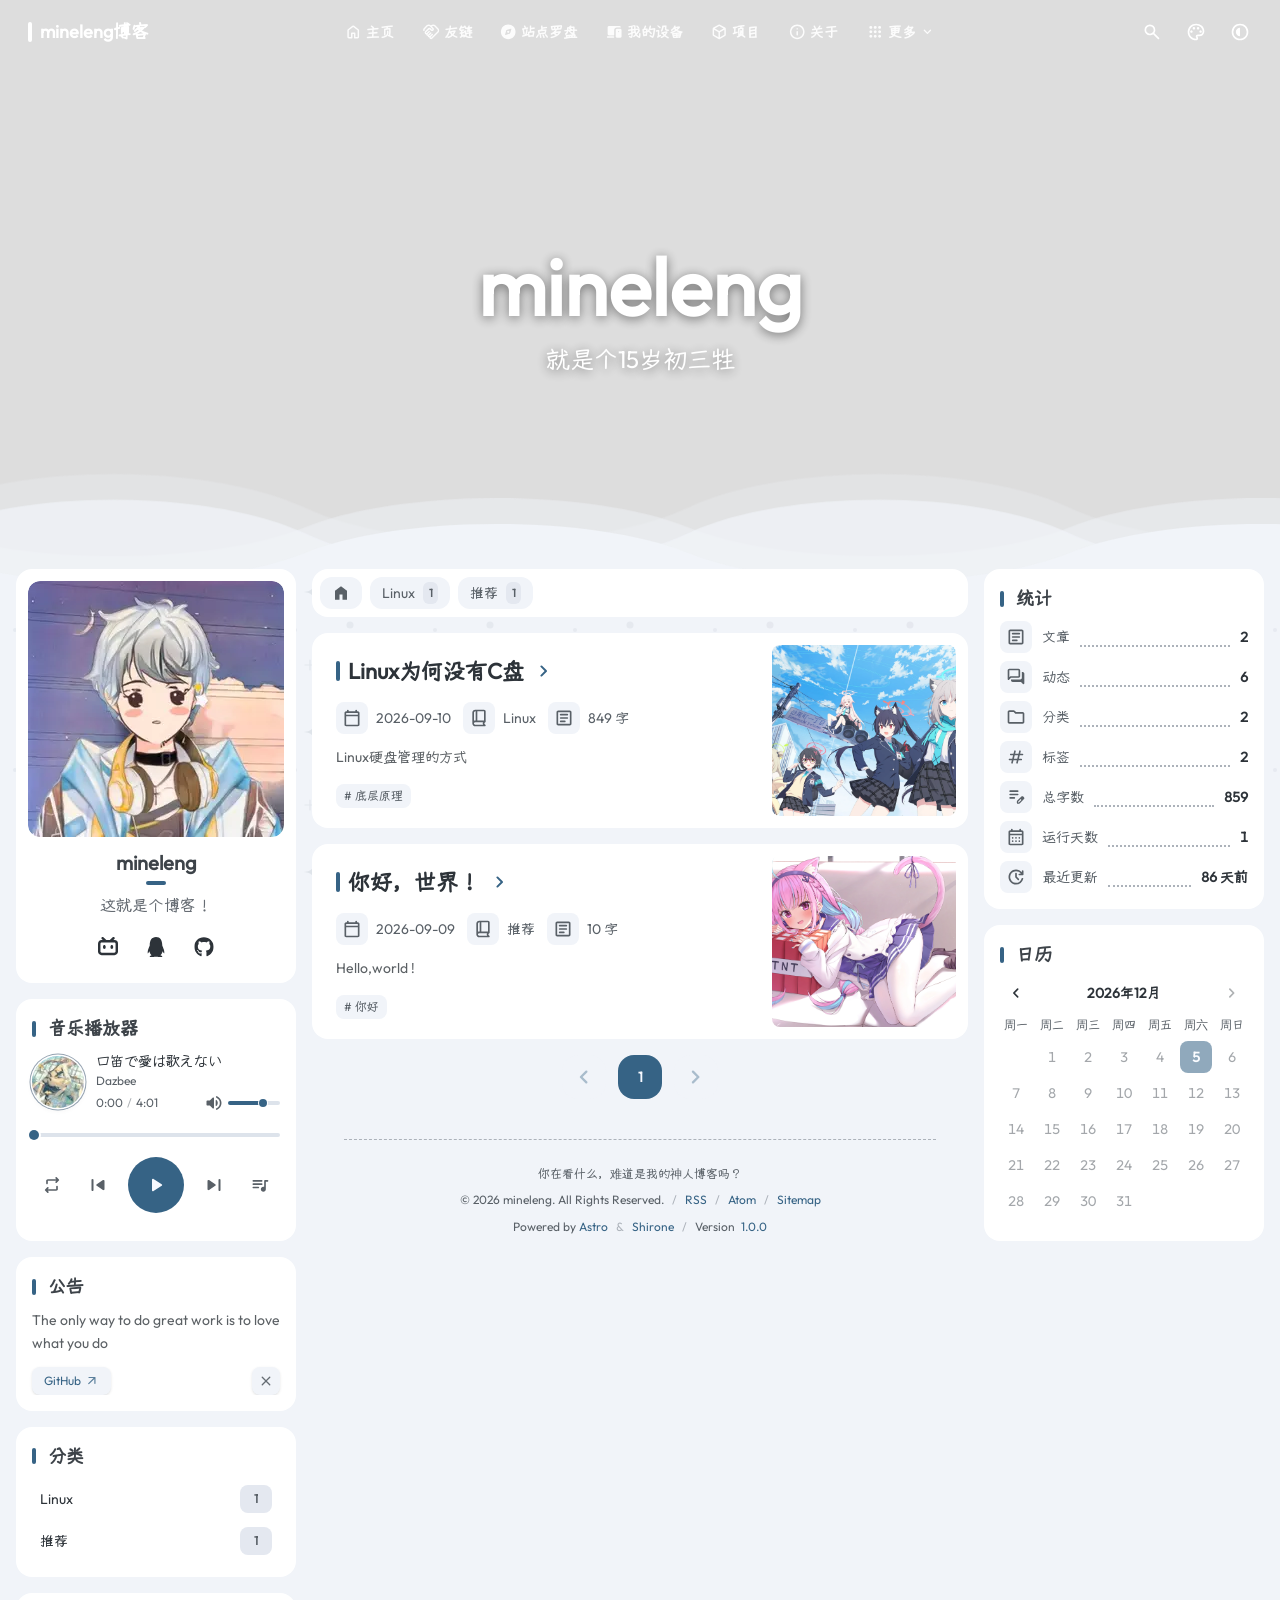
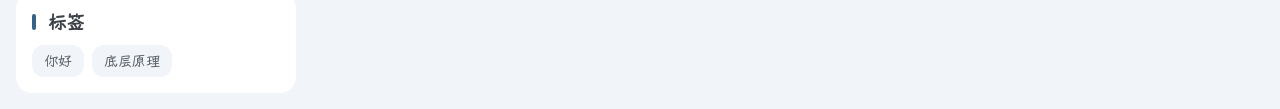
==== commit 1cdaa8a7: "chore: update dist mcmineleng/blog-source@2a4413b35c6aeac5c408f88d857e099e9075ebf2" ====
--- a/index.html
+++ b/index.html
@@ -1,4 +1,4 @@
-<!DOCTYPE html><html lang="zh-CN" class="bg-[var(--page-bg)] transition text-[14px] md:text-[16px]" style="--configHue: 245;--page-width: 96rem;--banner-height-home: 65vh;--banner-height: 35vh;--banner-panel-overlap: 1rem;" data-astro-cid-ju4pidww><head><style>@layer properties, theme, base, components, utilities;</style><title>mineleng博客 - 一个初三牲的博客</title><meta charset="UTF-8"><meta name="description" content="mineleng博客 - 一个初三牲的博客"><meta name="author" content="mineleng博客"><meta property="og:site_name" content="mineleng博客"><meta property="og:url" content="https://mcleng.cn/"><meta property="og:title" content="mineleng博客 - 一个初三牲的博客"><meta property="og:description" content="mineleng博客 - 一个初三牲的博客"><meta property="og:image" content="https://mcleng.cn/_astro/1.BYNc7uBQ.webp"><meta property="og:type" content="website"><meta name="twitter:card" content="summary_large_image"><meta property="twitter:url" content="https://mcleng.cn/"><meta name="twitter:title" content="mineleng博客 - 一个初三牲的博客"><meta name="twitter:description" content="mineleng博客 - 一个初三牲的博客"><meta name="twitter:image" content="https://mcleng.cn/_astro/1.BYNc7uBQ.webp"><meta name="viewport" content="width=device-width"><meta name="generator" content="Astro v7.2.6"><style>:root {
+<!DOCTYPE html><html lang="zh-CN" class="bg-[var(--page-bg)] transition text-[14px] md:text-[16px]" style="--configHue: 245;--page-width: 96rem;--banner-height-home: 65vh;--banner-height: 35vh;--banner-panel-overlap: 1rem;" data-astro-cid-ju4pidww><head><style>@layer properties, theme, base, components, utilities;</style><title>mineleng博客 - 一个初三牲的博客</title><meta charset="UTF-8"><meta name="description" content="mineleng博客 - 一个初三牲的博客"><meta name="author" content="mineleng"><meta property="og:site_name" content="mineleng博客"><meta property="og:url" content="https://mcleng.cn/"><meta property="og:title" content="mineleng博客 - 一个初三牲的博客"><meta property="og:description" content="mineleng博客 - 一个初三牲的博客"><meta property="og:image" content="https://mcleng.cn/_astro/1.BYNc7uBQ.webp"><meta property="og:type" content="website"><meta name="twitter:card" content="summary_large_image"><meta property="twitter:url" content="https://mcleng.cn/"><meta name="twitter:title" content="mineleng博客 - 一个初三牲的博客"><meta name="twitter:description" content="mineleng博客 - 一个初三牲的博客"><meta name="twitter:image" content="https://mcleng.cn/_astro/1.BYNc7uBQ.webp"><meta name="viewport" content="width=device-width"><meta name="generator" content="Astro v7.2.6"><style>:root {
 	--font-body: "Outfit";
 	--font-cjk: "Yozai Medium";
 	--m3e-font-mono-family: "JetBrains Mono";
@@ -196,13 +196,13 @@
 			let offset = Math.floor(window.innerHeight * (BANNER_HEIGHT_EXTEND / 100));
 			offset = offset - offset % 4;
 			document.documentElement.style.setProperty('--banner-height-extend', `${offset}px`);
-		})();</script><link rel="alternate" type="application/rss+xml" title="mineleng博客" href="https://mcleng.cn/rss.xml"><link rel="alternate" type="application/atom+xml" title="mineleng博客" href="https://mcleng.cn/atom.xml"><link rel="stylesheet" href="/_astro/_..Fz6dp_eM.css"><link rel="stylesheet" href="/_astro/fancybox.y3Ble-Pa.css"><style>.fancybox__container{--fancybox-bg: rgba(0, 0, 0, .88);--fancybox-thumbs-width: 56px;--fancybox-thumbs-ratio: 1;--fancybox-thumbs-border-radius: .75rem}.fancybox__toolbar{background:linear-gradient(to bottom,rgba(0,0,0,.5),transparent);padding:.5rem;backdrop-filter:blur(6px)}.fancybox__caption{background:linear-gradient(to top,rgba(0,0,0,.7),transparent);color:#fff;font-size:.9rem;padding:1rem;text-align:center;backdrop-filter:blur(6px);margin:0 1rem 1rem}.fancybox__thumbs{background:#0009;padding:4px;border-radius:.75rem;backdrop-filter:blur(6px)}.fancybox__thumb{border-radius:.5rem;overflow:hidden;border:2px solid transparent;transition:all .2s ease}.fancybox__thumb:hover{border-color:#ffffff80;transform:scale(1.05)}.fancybox__thumb.is-active{border-color:#fff}.fancybox__button{background:#0006;border-radius:.75rem;width:48px;height:48px;display:flex;align-items:center;justify-content:center;transition:all .2s ease;backdrop-filter:blur(4px)}.fancybox__button:hover{background:#0000008c}.fancybox__button:active{background:#000000a6;transform:scale(.92)}.fancybox__nav .carousel__button{width:48px;height:48px;border-radius:.75rem}.fancybox__infobar{color:#fff;font-size:.9rem;padding:0 8px;opacity:.85}@media(width<768px){.fancybox__toolbar{padding:.25rem}.fancybox__button{width:40px;height:40px;border-radius:.5rem}.fancybox__caption{font-size:.85rem;padding:.5rem;margin:0 .5rem .5rem}}@media(width<480px){.fancybox__button{width:36px;height:36px}.fancybox__caption{font-size:.8rem}}
+		})();</script><link rel="alternate" type="application/rss+xml" title="mineleng" href="https://mcleng.cn/rss.xml"><link rel="alternate" type="application/atom+xml" title="mineleng" href="https://mcleng.cn/atom.xml"><link rel="stylesheet" href="/_astro/_..Fz6dp_eM.css"><link rel="stylesheet" href="/_astro/fancybox.y3Ble-Pa.css"><style>.fancybox__container{--fancybox-bg: rgba(0, 0, 0, .88);--fancybox-thumbs-width: 56px;--fancybox-thumbs-ratio: 1;--fancybox-thumbs-border-radius: .75rem}.fancybox__toolbar{background:linear-gradient(to bottom,rgba(0,0,0,.5),transparent);padding:.5rem;backdrop-filter:blur(6px)}.fancybox__caption{background:linear-gradient(to top,rgba(0,0,0,.7),transparent);color:#fff;font-size:.9rem;padding:1rem;text-align:center;backdrop-filter:blur(6px);margin:0 1rem 1rem}.fancybox__thumbs{background:#0009;padding:4px;border-radius:.75rem;backdrop-filter:blur(6px)}.fancybox__thumb{border-radius:.5rem;overflow:hidden;border:2px solid transparent;transition:all .2s ease}.fancybox__thumb:hover{border-color:#ffffff80;transform:scale(1.05)}.fancybox__thumb.is-active{border-color:#fff}.fancybox__button{background:#0006;border-radius:.75rem;width:48px;height:48px;display:flex;align-items:center;justify-content:center;transition:all .2s ease;backdrop-filter:blur(4px)}.fancybox__button:hover{background:#0000008c}.fancybox__button:active{background:#000000a6;transform:scale(.92)}.fancybox__nav .carousel__button{width:48px;height:48px;border-radius:.75rem}.fancybox__infobar{color:#fff;font-size:.9rem;padding:0 8px;opacity:.85}@media(width<768px){.fancybox__toolbar{padding:.25rem}.fancybox__button{width:40px;height:40px;border-radius:.5rem}.fancybox__caption{font-size:.85rem;padding:.5rem;margin:0 .5rem .5rem}}@media(width<480px){.fancybox__button{width:36px;height:36px}.fancybox__caption{font-size:.8rem}}
 </style><link rel="stylesheet" href="/_astro/MainGridLayout.CAM2ymMN.css"><link rel="stylesheet" href="/_astro/Tooltip._NvNHrWy.css"><style>.m3-blog-postmeta[data-astro-cid-f5rw7zsl]{display:flex;flex-wrap:wrap;align-items:center;gap:.5rem .75rem;color:var(--on-surface-variant)}.m3-blog-postmeta__item[data-astro-cid-f5rw7zsl]{display:inline-flex;align-items:center;gap:.5rem;min-width:0}.m3-blog-postmeta__text[data-astro-cid-f5rw7zsl]{font:var(--m3e-type-body-medium);font-weight:500;white-space:nowrap}.m3-blog-postmeta__link[data-astro-cid-f5rw7zsl]{font:var(--m3e-type-body-medium);font-weight:500;white-space:nowrap;text-decoration:none;color:var(--on-surface-variant);transition:color var(--m3e-duration-short) var(--m3e-easing-standard)}.m3-blog-postmeta__link[data-astro-cid-f5rw7zsl]:hover{color:var(--primary)}.m3-blog-postmeta__tags[data-astro-cid-f5rw7zsl]{display:inline-flex;align-items:center;min-width:0}.m3-blog-postmeta__sep[data-astro-cid-f5rw7zsl]{margin:0 .375rem;color:var(--outline-variant);font-size:.875rem}
 </style><link rel="stylesheet" href="/_astro/DisplaySettings.BTmwK3Nc.css"><link rel="stylesheet" href="/_astro/IconButton.DsMIB3T_.css"><style>.m3-menu.svelte-6w7hgd{min-width:7rem;max-width:17.5rem;width:max-content;padding:.5rem .25rem;border-radius:var(--shape-corner-xs);background:var(--surface-container-low);box-shadow:var(--m3e-elevation-2);max-height:20rem;overflow-y:auto;transform-origin:var(--menu-origin, top center);transform:scale(1);transition:opacity var(--m3e-duration-short) var(--m3e-easing-standard),transform var(--m3e-duration-medium) var(--m3e-easing-emphasized-decelerate),visibility var(--m3e-duration-medium)}.m3-menu.closed.svelte-6w7hgd{visibility:hidden;opacity:0;transform:scale(.8);pointer-events:none;transition:opacity var(--m3e-duration-short) var(--m3e-easing-standard),transform var(--m3e-duration-short) var(--m3e-easing-emphasized-accelerate),visibility var(--m3e-duration-short)}.m3-menu.svelte-6w7hgd .m3-menu-item{display:flex;align-items:center;gap:.75rem;width:100%;min-height:3rem;padding:0 .75rem;border:none;border-radius:var(--shape-corner-s);background:transparent;color:var(--on-surface);font:var(--m3e-type-label-large);text-align:left;white-space:nowrap;overflow:hidden;text-overflow:ellipsis;cursor:pointer;transition:background-color var(--m3e-duration-short) var(--m3e-easing-standard)}.m3-menu.svelte-6w7hgd .m3-menu-item:not(.m3-state-layer):hover{background:color-mix(in oklab,var(--on-surface) 8%,transparent)}.m3-menu.svelte-6w7hgd .m3-menu-item:focus-visible{outline:2px solid var(--primary);outline-offset:-2px}.m3-menu.svelte-6w7hgd .m3-menu-item.selected,.m3-menu.svelte-6w7hgd .m3-menu-item.checked{background:var(--tertiary-container);color:var(--on-tertiary-container)}.m3-menu.svelte-6w7hgd .m3-menu-item__check{transform:scaleX(0);opacity:0;transition:transform var(--m3e-duration-medium) var(--m3e-easing-emphasized-decelerate),opacity var(--m3e-duration-short) var(--m3e-easing-standard)}.m3-menu.svelte-6w7hgd .m3-menu-item.selected .m3-menu-item__check,.m3-menu.svelte-6w7hgd .m3-menu-item.checked .m3-menu-item__check{transform:scaleX(1);opacity:1}.m3-menu.svelte-6w7hgd .m3-menu-item__trailing{margin-left:auto;display:flex;align-items:center}.m3-menu.svelte-6w7hgd .m3-menu-item__content{display:flex;flex-direction:column;min-width:0}.m3-menu.svelte-6w7hgd .m3-menu-item__label{white-space:nowrap}.m3-menu.svelte-6w7hgd .m3-menu-item__supporting{font:var(--m3e-type-body-small);color:var(--on-surface-variant);white-space:nowrap}.m3-menu.svelte-6w7hgd .m3-menu-item:disabled{color:color-mix(in oklab,var(--on-surface) 38%,transparent);cursor:default;pointer-events:none}.m3-menu.svelte-6w7hgd .m3-menu-group{padding:.25rem;border-radius:var(--shape-corner-s);background:var(--surface-container-low);transition:border-radius var(--m3e-duration-medium) var(--m3e-easing-emphasized-decelerate)}.m3-menu.svelte-6w7hgd .m3-menu-group:hover{border-radius:var(--shape-corner-l)}.m3-menu.svelte-6w7hgd .m3-menu-group+.m3-menu-group{margin-top:2px}.m3-menu--vibrant.svelte-6w7hgd{background:var(--tertiary-container);color:var(--on-tertiary-container)}.m3-menu--vibrant.svelte-6w7hgd .m3-menu-item{color:var(--on-tertiary-container)}.m3-menu--vibrant.svelte-6w7hgd .m3-menu-item:hover{background:color-mix(in oklab,var(--on-tertiary-container) 8%,transparent)}.m3-menu--vibrant.svelte-6w7hgd .m3-menu-item:focus-visible{outline:2px solid var(--tertiary)}.m3-menu--vibrant.svelte-6w7hgd .m3-menu-item.selected,.m3-menu--vibrant.svelte-6w7hgd .m3-menu-item.checked{background:var(--tertiary);color:var(--on-tertiary)}
 </style><link rel="stylesheet" href="/_astro/ProgressIndicator.D18nlPvq.css"><style>.m3-blog-searchpanel.svelte-pa9i8k{display:flex;flex-direction:column;width:min(30rem,calc(100vw - 1.5rem));min-width:0;max-width:calc(100vw - 1.5rem);box-sizing:border-box;padding:.5rem;border-radius:var(--shape-corner-l);background:var(--float-panel-bg);color:var(--on-surface);box-shadow:var(--m3e-elevation-3);max-height:min(36rem,calc(100dvh - 5.5rem));overflow-y:auto;overflow-x:hidden;overscroll-behavior:contain}.m3-blog-searchpanel__input.svelte-pa9i8k{display:flex;align-items:center;gap:.5rem;flex:0 0 2.75rem;margin-bottom:.25rem;padding:0 .875rem;border-radius:var(--shape-corner-full);background:var(--surface-container-high)}.m3-blog-searchpanel__input.svelte-pa9i8k>svg{width:1.25rem;height:1.25rem;color:var(--on-surface-variant)}.m3-blog-searchpanel__input.svelte-pa9i8k>input:where(.svelte-pa9i8k){flex:1;min-width:0;height:100%;border:none;background:transparent;color:var(--on-surface);font:var(--m3e-type-body-small);outline:none;caret-color:var(--primary)}.m3-blog-searchpanel__input.svelte-pa9i8k>input:where(.svelte-pa9i8k)::placeholder{color:var(--on-surface-variant)}@media(min-width:1024px){.m3-blog-searchpanel__input--hide-desktop.svelte-pa9i8k{display:none}}.m3-blog-searchpanel__item.svelte-pa9i8k{display:block;padding:.5rem .75rem;border-radius:var(--shape-corner-l);text-decoration:none;min-width:0;transition:background-color var(--m3e-duration-short) var(--m3e-easing-standard)}.m3-blog-searchpanel__item.svelte-pa9i8k:hover{background:color-mix(in oklab,var(--on-surface) 6%,transparent)}.m3-blog-searchpanel__item.svelte-pa9i8k+.m3-blog-searchpanel__item:where(.svelte-pa9i8k){margin-top:.125rem}.m3-blog-searchpanel__title.svelte-pa9i8k{display:inline-flex;align-items:center;gap:.375rem;font:var(--m3e-type-body-large);font-weight:700;color:var(--on-surface);max-width:100%;transition:color var(--m3e-duration-short) var(--m3e-easing-standard)}.m3-blog-searchpanel__item.svelte-pa9i8k:hover .m3-blog-searchpanel__title:where(.svelte-pa9i8k){color:var(--primary)}.m3-blog-searchpanel__title.svelte-pa9i8k>svg{width:.75rem;height:.75rem;flex:0 0 auto;color:var(--primary);transform:translate(.25rem)}.m3-blog-searchpanel__excerpt.svelte-pa9i8k{display:block;margin-top:.125rem;max-width:100%;overflow-wrap:anywhere;font:var(--m3e-type-body-small);color:var(--on-surface-variant)}.m3-blog-searchpanel__excerpt.svelte-pa9i8k mark{background:transparent;color:var(--primary)}
 .m3-segmented.svelte-jg8ckp{display:flex;gap:2px;padding:2px;border-radius:var(--shape-corner-m);background:var(--surface-container)}.m3-segmented__input.svelte-jg8ckp{position:absolute;width:1px;height:1px;opacity:0;overflow:hidden;clip:rect(0 0 0 0);white-space:nowrap;clip-path:inset(50%)}.m3-segmented__segment.svelte-jg8ckp{flex:1;display:flex;align-items:center;justify-content:center;gap:.25rem;height:2rem;padding:0 .75rem;border-radius:var(--shape-corner-s);font:var(--m3e-type-label-medium);color:var(--on-surface-variant);cursor:pointer;user-select:none;text-align:center;line-height:1.25;transition:background-color var(--m3e-duration-short) var(--m3e-easing-standard),color var(--m3e-duration-short) var(--m3e-easing-standard),box-shadow var(--m3e-duration-short) var(--m3e-easing-standard)}.m3-segmented__segment.svelte-jg8ckp:hover{background:color-mix(in oklab,var(--on-surface) 8%,transparent)}.m3-segmented__segment.selected.svelte-jg8ckp{background:var(--secondary-container);color:var(--on-secondary-container);box-shadow:var(--m3e-elevation-1)}.m3-segmented__segment.svelte-jg8ckp:has(input:where(.svelte-jg8ckp):focus-visible){outline:2px solid var(--primary);outline-offset:1px}.m3-segmented__check.svelte-jg8ckp{display:flex;flex-shrink:0;transform:scale(0);opacity:0;transform-origin:left bottom;transition:transform var(--m3e-duration-medium) var(--m3e-easing-emphasized-decelerate),opacity var(--m3e-duration-short) var(--m3e-easing-standard)}.m3-segmented__check.svelte-jg8ckp>svg{width:1rem;height:1rem}.m3-segmented__segment.selected.svelte-jg8ckp .m3-segmented__check:where(.svelte-jg8ckp){transform:scale(1);opacity:1}
 .m3-snackbar.svelte-14kcjp5{position:fixed;left:50%;bottom:1.5rem;transform:translate(-50%) scale(.8);display:flex;align-items:center;min-height:3rem;padding:.875rem 1rem;gap:.5rem;max-width:40rem;border-radius:var(--shape-corner-xs);background:var(--surface-container-high);color:var(--on-surface);font:var(--m3e-type-body-medium);box-shadow:var(--m3e-elevation-3);border:1px solid var(--outline-variant);opacity:0;pointer-events:none;transition:opacity var(--m3e-duration-short) var(--m3e-easing-standard),transform var(--m3e-duration-medium) var(--m3e-easing-emphasized-decelerate);z-index:100}.m3-snackbar.visible.svelte-14kcjp5{opacity:1;transform:translate(-50%) scale(1);pointer-events:auto}.m3-snackbar__icon.svelte-14kcjp5{display:flex;flex-shrink:0}.m3-snackbar__icon.svelte-14kcjp5>svg{width:1.5rem;height:1.5rem}.m3-snackbar__action.svelte-14kcjp5{margin-left:auto;padding:.25rem .5rem;margin-right:-.25rem;border:none;background:none;color:var(--primary);font:var(--m3e-type-label-large);cursor:pointer;border-radius:var(--shape-corner-xs);white-space:nowrap}.m3-snackbar__action.svelte-14kcjp5:hover{background:color-mix(in srgb,var(--primary) 8%,transparent)}.m3-snackbar__action.svelte-14kcjp5:focus-visible{outline:2px solid var(--primary);outline-offset:2px}
-</style><script type="module" src="/_astro/page.DV2quqEU.js"></script></head><body class="min-h-screen transition" data-current-page="home" data-banner-visible="false" data-banner-layout="compact" data-banner-top-app-bar="false" data-banner-has-desktop="true" data-banner-has-mobile="true" style="--configHue: 245;--page-width: 96rem;--banner-height-home: 65vh;--banner-height: 35vh;--banner-panel-overlap: 1rem;" data-astro-cid-ju4pidww><div id="config-carrier" data-hue="245" data-wallpaper-mode="banner" data-texture-preset="starlight" data-texture-opacity="0.12"></div><div id="m3e-texture-canvas" class="fixed inset-0 pointer-events-none -z-20 transition-opacity duration-500" aria-hidden="true" style="--configHue: 245;--page-width: 96rem;--banner-height-home: 65vh;--banner-height: 35vh;--banner-panel-overlap: 1rem;" data-astro-cid-ju4pidww></div><style>astro-island,astro-slot,astro-static-slot{display:contents}</style><script>(()=>{var e=async t=>{await(await t())()};(self.Astro||(self.Astro={})).only=e;window.dispatchEvent(new Event("astro:only"));})();</script><script>(()=>{var g=Object.defineProperty;var w=(a,s,c)=>s in a?g(a,s,{enumerable:!0,configurable:!0,writable:!0,value:c}):a[s]=c;var l=(a,s,c)=>w(a,typeof s!="symbol"?s+"":s,c);var E=new Set(["__proto__","constructor","prototype"]);{let a={0:t=>y(t),1:t=>c(t),2:t=>new RegExp(t),3:t=>new Date(t),4:t=>new Map(c(t)),5:t=>new Set(c(t)),6:t=>BigInt(t),7:t=>new URL(t),8:t=>new Uint8Array(t),9:t=>new Uint16Array(t),10:t=>new Uint32Array(t),11:t=>Number.POSITIVE_INFINITY*t},s=t=>{let[p,e]=t;return p in a?a[p](e):void 0},c=t=>t.map(s),y=t=>typeof t!="object"||t===null?t:Object.fromEntries(Object.entries(t).map(([p,e])=>[p,s(e)]));class f extends HTMLElement{constructor(){super(...arguments);l(this,"Component");l(this,"hydrator");l(this,"hydrate",async()=>{var b;if(!this.hydrator||!this.isConnected)return;let e=(b=this.parentElement)==null?void 0:b.closest("astro-island[ssr]");if(e){e.addEventListener("astro:hydrate",this.hydrate,{once:!0});return}let r=this.querySelectorAll("astro-slot"),n={},d=this.querySelectorAll("template[data-astro-template]");for(let o of d){let i=o.closest(this.tagName);i!=null&&i.isSameNode(this)&&(n[o.getAttribute("data-astro-template")||"default"]=o.innerHTML,o.remove())}for(let o of r){let i=o.closest(this.tagName);i!=null&&i.isSameNode(this)&&(n[o.getAttribute("name")||"default"]=o.innerHTML)}let u;try{u=this.hasAttribute("props")?y(JSON.parse(this.getAttribute("props"))):{}}catch(o){let i=this.getAttribute("component-url")||"<unknown>",v=this.getAttribute("component-export");throw v&&(i+=` (export ${v})`),console.error(`[hydrate] Error parsing props for component ${i}`,this.getAttribute("props"),o),o}let h;await this.hydrator(this)(this.Component,u,n,{client:this.getAttribute("client")}),this.removeAttribute("ssr"),this.dispatchEvent(new CustomEvent("astro:hydrate"))});l(this,"unmount",()=>{this.isConnected||this.dispatchEvent(new CustomEvent("astro:unmount"))})}disconnectedCallback(){document.removeEventListener("astro:after-swap",this.unmount),document.addEventListener("astro:after-swap",this.unmount,{once:!0})}connectedCallback(){if(!this.hasAttribute("await-children")||document.readyState==="interactive"||document.readyState==="complete")this.childrenConnectedCallback();else{let e=()=>{document.removeEventListener("DOMContentLoaded",e),r.disconnect(),this.childrenConnectedCallback()},r=new MutationObserver(()=>{var n;((n=this.lastChild)==null?void 0:n.nodeType)===Node.COMMENT_NODE&&this.lastChild.nodeValue==="astro:end"&&(this.lastChild.remove(),e())});r.observe(this,{childList:!0}),document.addEventListener("DOMContentLoaded",e)}}async childrenConnectedCallback(){let e=this.getAttribute("before-hydration-url");e&&await import(e),this.start()}getRetryImportUrl(e){let r=new URL(e,document.baseURI);return r.searchParams.set("astro-retry",Date.now().toString()),r.toString()}async importWithRetry(e){try{return await import(e)}catch(r){return await new Promise(n=>setTimeout(n,1e3)),import(this.getRetryImportUrl(e))}}handleHydrationError(e){let r=this.getAttribute("component-url"),n=new CustomEvent("astro:hydration-error",{cancelable:!0,bubbles:!0,composed:!0,detail:{error:e,componentUrl:r}});this.dispatchEvent(n)&&console.error(`[astro-island] Error hydrating ${r}`,e)}async start(){let e=JSON.parse(this.getAttribute("opts")),r=this.getAttribute("client");if(Astro[r]===void 0){window.addEventListener(`astro:${r}`,()=>this.start(),{once:!0});return}try{await Astro[r](async()=>{let n=this.getAttribute("renderer-url");try{let[d,{default:u}]=await Promise.all([this.importWithRetry(this.getAttribute("component-url")),n?this.importWithRetry(n):Promise.resolve({default:()=>()=>{}})]),h=this.getAttribute("component-export")||"default";if(h.includes(".")){this.Component=d;for(let m of h.split(".")){if(E.has(m)||!this.Component||typeof this.Component!="object"&&typeof this.Component!="function"||!Object.hasOwn(this.Component,m))throw new Error(`Invalid component export path: ${h}`);this.Component=this.Component[m]}}else{if(E.has(h))throw new Error(`Invalid component export path: ${h}`);this.Component=d[h]}return this.hydrator=u,this.hydrate}catch(d){return this.handleHydrationError(d),()=>{}}},e,this)}catch(n){this.handleHydrationError(n)}}attributeChangedCallback(){this.hydrate()}}l(f,"observedAttributes",["props"]),customElements.get("astro-island")||customElements.define("astro-island",f)}})();</script><astro-island uid="iqJ19" component-url="/_astro/Snackbar.D1beC2Ty.js" component-export="default" renderer-url="/_astro/client.svelte.DfeZY-Hs.js" props="{&quot;data-astro-cid-ju4pidww&quot;:[0,true]}" ssr client="only" opts="{&quot;name&quot;:&quot;Snackbar&quot;,&quot;value&quot;:&quot;svelte&quot;}"></astro-island><header id="top-row" class="z-50 pointer-events-none relative transition-all duration-700 max-w-[var(--page-width)] px-0 md:px-4 mx-auto"><div id="navbar-wrapper" class="pointer-events-auto sticky top-0 transition-all"><div id="navbar" class="top-app-bar fixed top-0 left-0 right-0 z-50 onload-animation bg-[color-mix(in_oklab,var(--surface-container-low)_94%,transparent)] shadow-[var(--m3e-elevation-1)] backdrop-blur-md transition" data-astro-cid-qvhher2r><div class="relative max-w-[var(--page-width)] mx-auto h-16 px-3 md:px-5 flex items-center gap-1" data-astro-cid-qvhher2r><!--[--><!--[-1--><button type="button" id="nav-drawer-switch" class="m3-icon-button m3-icon-button--standard m3-icon-button--small m3-icon-button--round m3-state-layer shrink-0 lg:!hidden svelte-1f9wkzm" aria-label="Menu"><!--[1--><svg width="1em" height="1em" viewBox="0 0 24 24" class="text-[1.25rem]" data-astro-cid-qvhher2r="true" data-icon="material-symbols:menu-rounded"><symbol id="ai:material-symbols:menu-rounded"><path fill="currentColor" d="M4 18q-.425 0-.712-.288T3 17t.288-.712T4 16h16q.425 0 .713.288T21 17t-.288.713T20 18zm0-5q-.425 0-.712-.288T3 12t.288-.712T4 11h16q.425 0 .713.288T21 12t-.288.713T20 13zm0-5q-.425 0-.712-.288T3 7t.288-.712T4 6h16q.425 0 .713.288T21 7t-.288.713T20 8z"/></symbol><use href="#ai:material-symbols:menu-rounded"></use></svg><!----><!--]--></button><!--]--><!--]--><a href="/" class="group flex h-10 items-center gap-2 px-2 text-[var(--on-surface)] transition whitespace-nowrap" data-astro-cid-qvhher2r><span class="h-5 w-1 rounded-full bg-[var(--primary)] transition-all group-hover:h-7" data-astro-cid-qvhher2r></span><span class="text-lg font-bold group-hover:text-[var(--primary)]" data-astro-cid-qvhher2r>mineleng博客</span></a><nav class="top-app-bar__nav hidden h-full items-center gap-1 lg:flex lg:absolute lg:left-1/2 lg:-translate-x-1/2" aria-label="Main navigation" data-astro-cid-qvhher2r><div class="top-app-bar__nav-group" data-nav-group data-astro-cid-qvhher2r><a href="/" aria-current="page" data-nav-key="home" class="top-app-bar__nav-link m3-state-layer relative flex h-10 items-center gap-1 px-3 text-sm font-bold text-[var(--on-surface-variant)] transition-colors hover:text-[var(--on-surface)] top-app-bar__nav-link--active" data-astro-cid-qvhher2r><svg width="1em" height="1em" viewBox="0 0 24 24" class="text-[1.1rem]" data-astro-cid-qvhher2r="true" data-icon="material-symbols:home-outline-rounded"><symbol id="ai:material-symbols:home-outline-rounded"><path fill="currentColor" d="M6 19h3v-5q0-.425.288-.712T10 13h4q.425 0 .713.288T15 14v5h3v-9l-6-4.5L6 10zm-2 0v-9q0-.475.213-.9t.587-.7l6-4.5q.525-.4 1.2-.4t1.2.4l6 4.5q.375.275.588.7T20 10v9q0 .825-.588 1.413T18 21h-4q-.425 0-.712-.288T13 20v-5h-2v5q0 .425-.288.713T10 21H6q-.825 0-1.412-.587T4 19m8-6.75"/></symbol><use href="#ai:material-symbols:home-outline-rounded"></use></svg>主页</a></div><div class="top-app-bar__nav-group" data-nav-group data-astro-cid-qvhher2r><a href="/friends/" data-nav-key="friends" class="top-app-bar__nav-link m3-state-layer relative flex h-10 items-center gap-1 px-3 text-sm font-bold text-[var(--on-surface-variant)] transition-colors hover:text-[var(--on-surface)]" data-astro-cid-qvhher2r><svg width="1em" height="1em" viewBox="0 0 24 24" class="text-[1.1rem]" data-astro-cid-qvhher2r="true" data-icon="material-symbols:handshake-outline-rounded"><symbol id="ai:material-symbols:handshake-outline-rounded"><path fill="currentColor" d="M11.875 20q.1 0 .2-.05t.15-.1l8.2-8.2q.3-.3.438-.675t.137-.75q0-.4-.137-.763t-.438-.637l-4.25-4.25q-.275-.3-.638-.437T14.776 4q-.375 0-.75.138t-.675.437l-.275.275l1.85 1.875q.375.35.55.8t.175.95q0 1.05-.712 1.763t-1.763.712q-.5 0-.962-.175t-.813-.525L9.525 8.4L5.15 12.775q-.075.075-.112.163T5 13.125q0 .2.15.363t.35.162q.1 0 .2-.05t.15-.1l2.7-2.7q.275-.275.688-.288t.712.288q.275.275.275.7t-.275.7l-2.675 2.7q-.075.075-.112.163t-.038.187q0 .2.15.35t.35.15q.1 0 .2-.05t.15-.1l2.7-2.675q.275-.275.688-.288t.712.288q.275.275.275.7t-.275.7l-2.675 2.7q-.075.05-.112.15t-.038.2q0 .2.15.35t.35.15q.1 0 .188-.038t.162-.112l2.7-2.675q.275-.275.688-.288t.712.288q.275.275.275.7t-.275.7l-2.7 2.7q-.075.075-.112.163t-.038.187q0 .2.163.35t.362.15m-.025 2q-.925 0-1.637-.612t-.838-1.538q-.85-.125-1.425-.7t-.7-1.425q-.85-.125-1.412-.712T5.15 15.6q-.95-.125-1.55-.825t-.6-1.65q0-.5.188-.962t.537-.813L8.1 6.975Q8.675 6.4 9.513 6.4t1.412.575L12.8 8.85q.05.075.15.113t.2.037q.225 0 .375-.137t.15-.363q0-.1-.038-.2t-.112-.15L9.95 4.575q-.275-.3-.637-.437T8.55 4q-.375 0-.75.138t-.675.437L3.6 8.125q-.35.35-.5.825t-.075.95q.075.425-.175.75t-.675.375t-.75-.188t-.375-.662q-.15-.95.138-1.862T2.175 6.7L5.7 3.175Q6.3 2.6 7.038 2.3T8.55 2t1.513.3t1.312.875l.275.275l.275-.275q.6-.575 1.338-.875t1.512-.3t1.513.3t1.312.875L21.825 7.4q.575.575.875 1.325t.3 1.525t-.3 1.513t-.875 1.312l-8.2 8.175q-.35.35-.812.55t-.963.2M9.4 8"/></symbol><use href="#ai:material-symbols:handshake-outline-rounded"></use></svg>友链</a></div><div class="top-app-bar__nav-group" data-nav-group data-astro-cid-qvhher2r><a href="/compass/" data-nav-key="compass" class="top-app-bar__nav-link m3-state-layer relative flex h-10 items-center gap-1 px-3 text-sm font-bold text-[var(--on-surface-variant)] transition-colors hover:text-[var(--on-surface)]" data-astro-cid-qvhher2r><svg width="1em" height="1em" viewBox="0 0 24 24" class="text-[1.1rem]" data-astro-cid-qvhher2r="true" data-icon="material-symbols:explore-rounded"><symbol id="ai:material-symbols:explore-rounded"><path fill="currentColor" d="m8.375 16.25l5.05-1.45q.5-.15.863-.513t.512-.862l1.45-5.05q.075-.275-.137-.488t-.488-.137l-5.05 1.45q-.5.15-.862.513t-.513.862l-1.45 5.05q-.075.275.138.488t.487.137M12 13.5q-.625 0-1.062-.437T10.5 12t.438-1.062T12 10.5t1.063.438T13.5 12t-.437 1.063T12 13.5m0 8.5q-2.075 0-3.9-.788t-3.175-2.137T2.788 15.9T2 12t.788-3.9t2.137-3.175T8.1 2.788T12 2t3.9.788t3.175 2.137T21.213 8.1T22 12t-.788 3.9t-2.137 3.175t-3.175 2.138T12 22"/></symbol><use href="#ai:material-symbols:explore-rounded"></use></svg>站点罗盘</a></div><div class="top-app-bar__nav-group" data-nav-group data-astro-cid-qvhher2r><a href="/devices/" data-nav-key="devices" class="top-app-bar__nav-link m3-state-layer relative flex h-10 items-center gap-1 px-3 text-sm font-bold text-[var(--on-surface-variant)] transition-colors hover:text-[var(--on-surface)]" data-astro-cid-qvhher2r><svg width="1em" height="1em" viewBox="0 0 24 24" class="text-[1.1rem]" data-astro-cid-qvhher2r="true" data-icon="material-symbols:devices-rounded"><symbol id="ai:material-symbols:devices-rounded"><path fill="currentColor" d="M11 20H3q-.425 0-.712-.288T2 19t.288-.712T3 18h8q.425 0 .713.288T12 19t-.288.713T11 20m-6-3q-.825 0-1.412-.587T3 15V6q0-.825.588-1.412T5 4h14q.825 0 1.413.588T21 6h-5.5q-1.45 0-2.475 1.025T12 9.5V16q0 .425-.288.713T11 17zm10.5 3q-.625 0-1.062-.437T14 18.5v-9q0-.625.438-1.062T15.5 8h5q.625 0 1.063.438T22 9.5v9q0 .625-.437 1.063T20.5 20zm2.5-7.5q.325 0 .538-.225t.212-.525q0-.325-.213-.537T18 11q-.3 0-.525.213t-.225.537q0 .3.225.525T18 12.5"/></symbol><use href="#ai:material-symbols:devices-rounded"></use></svg>我的设备</a></div><div class="top-app-bar__nav-group" data-nav-group data-astro-cid-qvhher2r><a href="/projects/" data-nav-key="projects" class="top-app-bar__nav-link m3-state-layer relative flex h-10 items-center gap-1 px-3 text-sm font-bold text-[var(--on-surface-variant)] transition-colors hover:text-[var(--on-surface)]" data-astro-cid-qvhher2r><svg width="1em" height="1em" viewBox="0 0 24 24" class="text-[1.1rem]" data-astro-cid-qvhher2r="true" data-icon="material-symbols:deployed-code-outline-rounded"><symbol id="ai:material-symbols:deployed-code-outline-rounded"><path fill="currentColor" d="M11 19.425v-6.85L5 9.1v6.85zm2 0l6-3.475V9.1l-6 3.475zm-1-8.575l5.925-3.425L12 4L6.075 7.425zM4 17.7q-.475-.275-.737-.725t-.263-1v-7.95q0-.55.263-1T4 6.3l7-4.025Q11.475 2 12 2t1 .275L20 6.3q.475.275.738.725t.262 1v7.95q0 .55-.262 1T20 17.7l-7 4.025Q12.525 22 12 22t-1-.275zm8-5.7"/></symbol><use href="#ai:material-symbols:deployed-code-outline-rounded"></use></svg>项目</a></div><div class="top-app-bar__nav-group" data-nav-group data-astro-cid-qvhher2r><a href="/about/" data-nav-key="about" class="top-app-bar__nav-link m3-state-layer relative flex h-10 items-center gap-1 px-3 text-sm font-bold text-[var(--on-surface-variant)] transition-colors hover:text-[var(--on-surface)]" data-astro-cid-qvhher2r><svg width="1em" height="1em" viewBox="0 0 24 24" class="text-[1.1rem]" data-astro-cid-qvhher2r="true" data-icon="material-symbols:info-outline-rounded"><symbol id="ai:material-symbols:info-outline-rounded"><path fill="currentColor" d="M12.713 16.713Q13 16.425 13 16v-4q0-.425-.288-.712T12 11t-.712.288T11 12v4q0 .425.288.713T12 17t.713-.288m0-8Q13 8.425 13 8t-.288-.712T12 7t-.712.288T11 8t.288.713T12 9t.713-.288M12 22q-2.075 0-3.9-.788t-3.175-2.137T2.788 15.9T2 12t.788-3.9t2.137-3.175T8.1 2.788T12 2t3.9.788t3.175 2.137T21.213 8.1T22 12t-.788 3.9t-2.137 3.175t-3.175 2.138T12 22m0-2q3.35 0 5.675-2.325T20 12t-2.325-5.675T12 4T6.325 6.325T4 12t2.325 5.675T12 20m0-8"/></symbol><use href="#ai:material-symbols:info-outline-rounded"></use></svg>关于</a></div><div class="top-app-bar__nav-group" data-nav-group data-astro-cid-qvhher2r><button class="top-app-bar__nav-link m3-state-layer relative flex h-10 items-center gap-1 px-3 text-sm font-bold text-[var(--on-surface-variant)] transition-colors hover:text-[var(--on-surface)]" aria-expanded="false" data-astro-cid-qvhher2r><svg width="1em" height="1em" viewBox="0 0 24 24" class="text-[1.1rem]" data-astro-cid-qvhher2r="true" data-icon="material-symbols:apps-rounded"><symbol id="ai:material-symbols:apps-rounded"><path fill="currentColor" d="M4.588 19.413Q4 18.825 4 18t.588-1.412T6 16t1.413.588T8 18t-.587 1.413T6 20t-1.412-.587m6 0Q10 18.825 10 18t.588-1.412T12 16t1.413.588T14 18t-.587 1.413T12 20t-1.412-.587m6 0Q16 18.825 16 18t.588-1.412T18 16t1.413.588T20 18t-.587 1.413T18 20t-1.412-.587m-12-6Q4 12.825 4 12t.588-1.412T6 10t1.413.588T8 12t-.587 1.413T6 14t-1.412-.587m6 0Q10 12.825 10 12t.588-1.412T12 10t1.413.588T14 12t-.587 1.413T12 14t-1.412-.587m6 0Q16 12.825 16 12t.588-1.412T18 10t1.413.588T20 12t-.587 1.413T18 14t-1.412-.587m-12-6Q4 6.825 4 6t.588-1.412T6 4t1.413.588T8 6t-.587 1.413T6 8t-1.412-.587m6 0Q10 6.825 10 6t.588-1.412T12 4t1.413.588T14 6t-.587 1.413T12 8t-1.412-.587m6 0Q16 6.825 16 6t.588-1.412T18 4t1.413.588T20 6t-.587 1.413T18 8t-1.412-.587"/></symbol><use href="#ai:material-symbols:apps-rounded"></use></svg>更多<svg width="1em" height="1em" viewBox="0 0 24 24" class="text-[1rem]" data-astro-cid-qvhher2r="true" data-icon="material-symbols:keyboard-arrow-down-rounded"><symbol id="ai:material-symbols:keyboard-arrow-down-rounded"><path fill="currentColor" d="M11.625 14.913q-.175-.063-.325-.213l-4.6-4.6q-.275-.275-.275-.7t.275-.7t.7-.275t.7.275l3.9 3.9l3.9-3.9q.275-.275.7-.275t.7.275t.275.7t-.275.7l-4.6 4.6q-.15.15-.325.213t-.375.062t-.375-.062"/></symbol><use href="#ai:material-symbols:keyboard-arrow-down-rounded"></use></svg></button><div class="top-app-bar__submenu" role="menu" data-astro-cid-qvhher2r><a href="/timeline/" role="menuitem" data-nav-key="timeline" class="top-app-bar__submenu-item" data-astro-cid-qvhher2r><svg width="1em" height="1em" viewBox="0 0 24 24" class="text-[1.2rem]" data-astro-cid-qvhher2r="true" data-icon="material-symbols:timeline-rounded"><symbol id="ai:material-symbols:timeline-rounded"><path fill="currentColor" d="M3 18q-.825 0-1.412-.587T1 16t.588-1.412T3 14h.263q.112 0 .237.05L8.05 9.5Q8 9.375 8 9.262V9q0-.825.588-1.412T10 7t1.413.588T12 9q0 .05-.05.5l2.55 2.55q.125-.05.238-.05h.525q.112 0 .237.05l3.55-3.55Q19 8.375 19 8.262V8q0-.825.588-1.412T21 6t1.413.588T23 8t-.587 1.413T21 10h-.262q-.113 0-.238-.05l-3.55 3.55q.05.125.05.238V14q0 .825-.587 1.413T15 16t-1.412-.587T13 14v-.262q0-.113.05-.238l-2.55-2.55q-.125.05-.238.05H10q-.05 0-.5-.05L4.95 15.5q.05.125.05.238V16q0 .825-.587 1.413T3 18"/></symbol><use href="#ai:material-symbols:timeline-rounded"></use></svg>时间线</a><a href="/archive/" role="menuitem" data-nav-key="archive" class="top-app-bar__submenu-item" data-astro-cid-qvhher2r><svg width="1em" height="1em" viewBox="0 0 24 24" class="text-[1.2rem]" data-astro-cid-qvhher2r="true" data-icon="material-symbols:archive-outline-rounded"><symbol id="ai:material-symbols:archive-outline-rounded"><path fill="currentColor" d="M11.288 10.288Q11 10.575 11 11v3.2l-.9-.9q-.275-.275-.7-.275t-.7.275t-.275.7t.275.7l2.6 2.6q.3.3.7.3t.7-.3l2.6-2.6q.275-.275.275-.7t-.275-.7t-.7-.275t-.7.275l-.9.9V11q0-.425-.288-.712T12 10t-.712.288M5 8v11h14V8zm0 13q-.825 0-1.412-.587T3 19V6.525q0-.35.113-.675t.337-.6L4.7 3.725q.275-.35.687-.538T6.25 3h11.5q.45 0 .863.188t.687.537l1.25 1.525q.225.275.338.6t.112.675V19q0 .825-.587 1.413T19 21zm.4-15h13.2l-.85-1H6.25zm6.6 7.5"/></symbol><use href="#ai:material-symbols:archive-outline-rounded"></use></svg>归档</a><a href="https://github.com/LyraVoid/Shirone" target="_blank" rel="noopener noreferrer" role="menuitem" data-nav-key="github" class="top-app-bar__submenu-item" data-astro-cid-qvhher2r><svg width="0.97em" height="1em" viewBox="0 0 496 512" class="text-[1.2rem]" data-astro-cid-qvhher2r="true" data-icon="fa6-brands:github"><symbol id="ai:fa6-brands:github"><path fill="currentColor" d="M165.9 397.4c0 2-2.3 3.6-5.2 3.6c-3.3.3-5.6-1.3-5.6-3.6c0-2 2.3-3.6 5.2-3.6c3-.3 5.6 1.3 5.6 3.6m-31.1-4.5c-.7 2 1.3 4.3 4.3 4.9c2.6 1 5.6 0 6.2-2s-1.3-4.3-4.3-5.2c-2.6-.7-5.5.3-6.2 2.3m44.2-1.7c-2.9.7-4.9 2.6-4.6 4.9c.3 2 2.9 3.3 5.9 2.6c2.9-.7 4.9-2.6 4.6-4.6c-.3-1.9-3-3.2-5.9-2.9M244.8 8C106.1 8 0 113.3 0 252c0 110.9 69.8 205.8 169.5 239.2c12.8 2.3 17.3-5.6 17.3-12.1c0-6.2-.3-40.4-.3-61.4c0 0-70 15-84.7-29.8c0 0-11.4-29.1-27.8-36.6c0 0-22.9-15.7 1.6-15.4c0 0 24.9 2 38.6 25.8c21.9 38.6 58.6 27.5 72.9 20.9c2.3-16 8.8-27.1 16-33.7c-55.9-6.2-112.3-14.3-112.3-110.5c0-27.5 7.6-41.3 23.6-58.9c-2.6-6.5-11.1-33.3 2.6-67.9c20.9-6.5 69 27 69 27c20-5.6 41.5-8.5 62.8-8.5s42.8 2.9 62.8 8.5c0 0 48.1-33.6 69-27c13.7 34.7 5.2 61.4 2.6 67.9c16 17.7 25.8 31.5 25.8 58.9c0 96.5-58.9 104.2-114.8 110.5c9.2 7.9 17 22.9 17 46.4c0 33.7-.3 75.4-.3 83.6c0 6.5 4.6 14.4 17.3 12.1C428.2 457.8 496 362.9 496 252C496 113.3 383.5 8 244.8 8M97.2 352.9c-1.3 1-1 3.3.7 5.2c1.6 1.6 3.9 2.3 5.2 1c1.3-1 1-3.3-.7-5.2c-1.6-1.6-3.9-2.3-5.2-1m-10.8-8.1c-.7 1.3.3 2.9 2.3 3.9c1.6 1 3.6.7 4.3-.7c.7-1.3-.3-2.9-2.3-3.9c-2-.6-3.6-.3-4.3.7m32.4 35.6c-1.6 1.3-1 4.3 1.3 6.2c2.3 2.3 5.2 2.6 6.5 1c1.3-1.3.7-4.3-1.3-6.2c-2.2-2.3-5.2-2.6-6.5-1m-11.4-14.7c-1.6 1-1.6 3.6 0 5.9s4.3 3.3 5.6 2.3c1.6-1.3 1.6-3.9 0-6.2c-1.4-2.3-4-3.3-5.6-2"/></symbol><use href="#ai:fa6-brands:github"></use></svg>GitHub<svg width="1em" height="1em" viewBox="0 0 24 24" class="ml-auto text-[0.875rem]" data-astro-cid-qvhher2r="true" data-icon="material-symbols:arrow-outward-rounded"><symbol id="ai:material-symbols:arrow-outward-rounded"><path fill="currentColor" d="m16 8.4l-8.9 8.9q-.275.275-.7.275t-.7-.275t-.275-.7t.275-.7L14.6 7H7q-.425 0-.712-.288T6 6t.288-.712T7 5h10q.425 0 .713.288T18 6v10q0 .425-.288.713T17 17t-.712-.288T16 16z"/></symbol><use href="#ai:material-symbols:arrow-outward-rounded"></use></svg></a></div></div></nav><div class="flex-1" data-astro-cid-qvhher2r></div><astro-island uid="Z1ARGw1" component-url="/_astro/Search.BAqR8Dd2.js" component-export="default" renderer-url="/_astro/client.svelte.DfeZY-Hs.js" props="{&quot;data-astro-cid-qvhher2r&quot;:[0,true]}" ssr client="only" opts="{&quot;name&quot;:&quot;Search&quot;,&quot;value&quot;:&quot;svelte&quot;}"></astro-island><!--[--><!--[-1--><button type="button" id="display-settings-switch" class="m3-icon-button m3-icon-button--standard m3-icon-button--small m3-icon-button--round m3-state-layer shrink-0 svelte-1f9wkzm" aria-label="Display Settings"><!--[1--><svg width="1em" height="1em" viewBox="0 0 24 24" class="text-[1.25rem]" data-astro-cid-qvhher2r="true" data-icon="material-symbols:palette-outline"><symbol id="ai:material-symbols:palette-outline"><path fill="currentColor" d="M12 22q-2.05 0-3.875-.788t-3.187-2.15t-2.15-3.187T2 12q0-2.075.813-3.9t2.2-3.175T8.25 2.788T12.2 2q2 0 3.775.688t3.113 1.9t2.125 2.875T22 11.05q0 2.875-1.75 4.413T16 17h-1.85q-.225 0-.312.125t-.088.275q0 .3.375.863t.375 1.287q0 1.25-.687 1.85T12 22m-4.425-9.425Q8 12.15 8 11.5t-.425-1.075T6.5 10t-1.075.425T5 11.5t.425 1.075T6.5 13t1.075-.425m3-4Q11 8.15 11 7.5t-.425-1.075T9.5 6t-1.075.425T8 7.5t.425 1.075T9.5 9t1.075-.425m5 0Q16 8.15 16 7.5t-.425-1.075T14.5 6t-1.075.425T13 7.5t.425 1.075T14.5 9t1.075-.425m3 4Q19 12.15 19 11.5t-.425-1.075T17.5 10t-1.075.425T16 11.5t.425 1.075T17.5 13t1.075-.425M12 20q.225 0 .363-.125t.137-.325q0-.35-.375-.825T11.75 17.3q0-1.05.725-1.675T14.25 15H16q1.65 0 2.825-.962T20 11.05q0-3.025-2.312-5.038T12.2 4Q8.8 4 6.4 6.325T4 12q0 3.325 2.338 5.663T12 20"/></symbol><use href="#ai:material-symbols:palette-outline"></use></svg><!----><!--]--></button><!--]--><!--]--><astro-island uid="Tekdh" component-url="/_astro/LightDarkSwitch.CmPoDOvb.js" component-export="default" renderer-url="/_astro/client.svelte.DfeZY-Hs.js" props="{&quot;data-astro-cid-qvhher2r&quot;:[0,true]}" ssr client="only" opts="{&quot;name&quot;:&quot;LightDarkSwitch&quot;,&quot;value&quot;:&quot;svelte&quot;}"></astro-island><astro-island uid="Z1fuUeC" component-url="/_astro/DisplaySettings.Bucnq0ir.js" component-export="default" renderer-url="/_astro/client.svelte.DfeZY-Hs.js" props="{&quot;class&quot;:[0,&quot;top-full right-4 max-w-[calc(100vw-2rem)] md:right-0&quot;],&quot;data-astro-cid-qvhher2r&quot;:[0,true]}" ssr client="only" opts="{&quot;name&quot;:&quot;DisplaySettings&quot;,&quot;value&quot;:&quot;svelte&quot;}"></astro-island></div></div><script type="module" src="/_astro/TopAppBar.astro_astro_type_script_index_0_lang.BeVxM3pl.js"></script><script>(function(){const scriptUrl = "/pagefind/pagefind.js";
+</style><script type="module" src="/_astro/page.DV2quqEU.js"></script></head><body class="min-h-screen transition" data-current-page="home" data-banner-visible="false" data-banner-layout="compact" data-banner-top-app-bar="false" data-banner-has-desktop="true" data-banner-has-mobile="true" style="--configHue: 245;--page-width: 96rem;--banner-height-home: 65vh;--banner-height: 35vh;--banner-panel-overlap: 1rem;" data-astro-cid-ju4pidww><div id="config-carrier" data-hue="245" data-wallpaper-mode="banner" data-texture-preset="starlight" data-texture-opacity="0.12"></div><div id="m3e-texture-canvas" class="fixed inset-0 pointer-events-none -z-20 transition-opacity duration-500" aria-hidden="true" style="--configHue: 245;--page-width: 96rem;--banner-height-home: 65vh;--banner-height: 35vh;--banner-panel-overlap: 1rem;" data-astro-cid-ju4pidww></div><style>astro-island,astro-slot,astro-static-slot{display:contents}</style><script>(()=>{var e=async t=>{await(await t())()};(self.Astro||(self.Astro={})).only=e;window.dispatchEvent(new Event("astro:only"));})();</script><script>(()=>{var g=Object.defineProperty;var w=(a,s,c)=>s in a?g(a,s,{enumerable:!0,configurable:!0,writable:!0,value:c}):a[s]=c;var l=(a,s,c)=>w(a,typeof s!="symbol"?s+"":s,c);var E=new Set(["__proto__","constructor","prototype"]);{let a={0:t=>y(t),1:t=>c(t),2:t=>new RegExp(t),3:t=>new Date(t),4:t=>new Map(c(t)),5:t=>new Set(c(t)),6:t=>BigInt(t),7:t=>new URL(t),8:t=>new Uint8Array(t),9:t=>new Uint16Array(t),10:t=>new Uint32Array(t),11:t=>Number.POSITIVE_INFINITY*t},s=t=>{let[p,e]=t;return p in a?a[p](e):void 0},c=t=>t.map(s),y=t=>typeof t!="object"||t===null?t:Object.fromEntries(Object.entries(t).map(([p,e])=>[p,s(e)]));class f extends HTMLElement{constructor(){super(...arguments);l(this,"Component");l(this,"hydrator");l(this,"hydrate",async()=>{var b;if(!this.hydrator||!this.isConnected)return;let e=(b=this.parentElement)==null?void 0:b.closest("astro-island[ssr]");if(e){e.addEventListener("astro:hydrate",this.hydrate,{once:!0});return}let r=this.querySelectorAll("astro-slot"),n={},d=this.querySelectorAll("template[data-astro-template]");for(let o of d){let i=o.closest(this.tagName);i!=null&&i.isSameNode(this)&&(n[o.getAttribute("data-astro-template")||"default"]=o.innerHTML,o.remove())}for(let o of r){let i=o.closest(this.tagName);i!=null&&i.isSameNode(this)&&(n[o.getAttribute("name")||"default"]=o.innerHTML)}let u;try{u=this.hasAttribute("props")?y(JSON.parse(this.getAttribute("props"))):{}}catch(o){let i=this.getAttribute("component-url")||"<unknown>",v=this.getAttribute("component-export");throw v&&(i+=` (export ${v})`),console.error(`[hydrate] Error parsing props for component ${i}`,this.getAttribute("props"),o),o}let h;await this.hydrator(this)(this.Component,u,n,{client:this.getAttribute("client")}),this.removeAttribute("ssr"),this.dispatchEvent(new CustomEvent("astro:hydrate"))});l(this,"unmount",()=>{this.isConnected||this.dispatchEvent(new CustomEvent("astro:unmount"))})}disconnectedCallback(){document.removeEventListener("astro:after-swap",this.unmount),document.addEventListener("astro:after-swap",this.unmount,{once:!0})}connectedCallback(){if(!this.hasAttribute("await-children")||document.readyState==="interactive"||document.readyState==="complete")this.childrenConnectedCallback();else{let e=()=>{document.removeEventListener("DOMContentLoaded",e),r.disconnect(),this.childrenConnectedCallback()},r=new MutationObserver(()=>{var n;((n=this.lastChild)==null?void 0:n.nodeType)===Node.COMMENT_NODE&&this.lastChild.nodeValue==="astro:end"&&(this.lastChild.remove(),e())});r.observe(this,{childList:!0}),document.addEventListener("DOMContentLoaded",e)}}async childrenConnectedCallback(){let e=this.getAttribute("before-hydration-url");e&&await import(e),this.start()}getRetryImportUrl(e){let r=new URL(e,document.baseURI);return r.searchParams.set("astro-retry",Date.now().toString()),r.toString()}async importWithRetry(e){try{return await import(e)}catch(r){return await new Promise(n=>setTimeout(n,1e3)),import(this.getRetryImportUrl(e))}}handleHydrationError(e){let r=this.getAttribute("component-url"),n=new CustomEvent("astro:hydration-error",{cancelable:!0,bubbles:!0,composed:!0,detail:{error:e,componentUrl:r}});this.dispatchEvent(n)&&console.error(`[astro-island] Error hydrating ${r}`,e)}async start(){let e=JSON.parse(this.getAttribute("opts")),r=this.getAttribute("client");if(Astro[r]===void 0){window.addEventListener(`astro:${r}`,()=>this.start(),{once:!0});return}try{await Astro[r](async()=>{let n=this.getAttribute("renderer-url");try{let[d,{default:u}]=await Promise.all([this.importWithRetry(this.getAttribute("component-url")),n?this.importWithRetry(n):Promise.resolve({default:()=>()=>{}})]),h=this.getAttribute("component-export")||"default";if(h.includes(".")){this.Component=d;for(let m of h.split(".")){if(E.has(m)||!this.Component||typeof this.Component!="object"&&typeof this.Component!="function"||!Object.hasOwn(this.Component,m))throw new Error(`Invalid component export path: ${h}`);this.Component=this.Component[m]}}else{if(E.has(h))throw new Error(`Invalid component export path: ${h}`);this.Component=d[h]}return this.hydrator=u,this.hydrate}catch(d){return this.handleHydrationError(d),()=>{}}},e,this)}catch(n){this.handleHydrationError(n)}}attributeChangedCallback(){this.hydrate()}}l(f,"observedAttributes",["props"]),customElements.get("astro-island")||customElements.define("astro-island",f)}})();</script><astro-island uid="iqJ19" component-url="/_astro/Snackbar.D1beC2Ty.js" component-export="default" renderer-url="/_astro/client.svelte.DfeZY-Hs.js" props="{&quot;data-astro-cid-ju4pidww&quot;:[0,true]}" ssr client="only" opts="{&quot;name&quot;:&quot;Snackbar&quot;,&quot;value&quot;:&quot;svelte&quot;}"></astro-island><header id="top-row" class="z-50 pointer-events-none relative transition-all duration-700 max-w-[var(--page-width)] px-0 md:px-4 mx-auto"><div id="navbar-wrapper" class="pointer-events-auto sticky top-0 transition-all"><div id="navbar" class="top-app-bar fixed top-0 left-0 right-0 z-50 onload-animation bg-[color-mix(in_oklab,var(--surface-container-low)_94%,transparent)] shadow-[var(--m3e-elevation-1)] backdrop-blur-md transition" data-astro-cid-qvhher2r><div class="relative max-w-[var(--page-width)] mx-auto h-16 px-3 md:px-5 flex items-center gap-1" data-astro-cid-qvhher2r><!--[--><!--[-1--><button type="button" id="nav-drawer-switch" class="m3-icon-button m3-icon-button--standard m3-icon-button--small m3-icon-button--round m3-state-layer shrink-0 lg:!hidden svelte-1f9wkzm" aria-label="Menu"><!--[1--><svg width="1em" height="1em" viewBox="0 0 24 24" class="text-[1.25rem]" data-astro-cid-qvhher2r="true" data-icon="material-symbols:menu-rounded"><symbol id="ai:material-symbols:menu-rounded"><path fill="currentColor" d="M4 18q-.425 0-.712-.288T3 17t.288-.712T4 16h16q.425 0 .713.288T21 17t-.288.713T20 18zm0-5q-.425 0-.712-.288T3 12t.288-.712T4 11h16q.425 0 .713.288T21 12t-.288.713T20 13zm0-5q-.425 0-.712-.288T3 7t.288-.712T4 6h16q.425 0 .713.288T21 7t-.288.713T20 8z"/></symbol><use href="#ai:material-symbols:menu-rounded"></use></svg><!----><!--]--></button><!--]--><!--]--><a href="/" class="group flex h-10 items-center gap-2 px-2 text-[var(--on-surface)] transition whitespace-nowrap" data-astro-cid-qvhher2r><span class="h-5 w-1 rounded-full bg-[var(--primary)] transition-all group-hover:h-7" data-astro-cid-qvhher2r></span><span class="text-lg font-bold group-hover:text-[var(--primary)]" data-astro-cid-qvhher2r>mineleng博客</span></a><nav class="top-app-bar__nav hidden h-full items-center gap-1 lg:flex lg:absolute lg:left-1/2 lg:-translate-x-1/2" aria-label="Main navigation" data-astro-cid-qvhher2r><div class="top-app-bar__nav-group" data-nav-group data-astro-cid-qvhher2r><a href="/" aria-current="page" data-nav-key="home" class="top-app-bar__nav-link m3-state-layer relative flex h-10 items-center gap-1 px-3 text-sm font-bold text-[var(--on-surface-variant)] transition-colors hover:text-[var(--on-surface)] top-app-bar__nav-link--active" data-astro-cid-qvhher2r><svg width="1em" height="1em" viewBox="0 0 24 24" class="text-[1.1rem]" data-astro-cid-qvhher2r="true" data-icon="material-symbols:home-outline-rounded"><symbol id="ai:material-symbols:home-outline-rounded"><path fill="currentColor" d="M6 19h3v-5q0-.425.288-.712T10 13h4q.425 0 .713.288T15 14v5h3v-9l-6-4.5L6 10zm-2 0v-9q0-.475.213-.9t.587-.7l6-4.5q.525-.4 1.2-.4t1.2.4l6 4.5q.375.275.588.7T20 10v9q0 .825-.588 1.413T18 21h-4q-.425 0-.712-.288T13 20v-5h-2v5q0 .425-.288.713T10 21H6q-.825 0-1.412-.587T4 19m8-6.75"/></symbol><use href="#ai:material-symbols:home-outline-rounded"></use></svg>主页</a></div><div class="top-app-bar__nav-group" data-nav-group data-astro-cid-qvhher2r><a href="/friends/" data-nav-key="friends" class="top-app-bar__nav-link m3-state-layer relative flex h-10 items-center gap-1 px-3 text-sm font-bold text-[var(--on-surface-variant)] transition-colors hover:text-[var(--on-surface)]" data-astro-cid-qvhher2r><svg width="1em" height="1em" viewBox="0 0 24 24" class="text-[1.1rem]" data-astro-cid-qvhher2r="true" data-icon="material-symbols:handshake-outline-rounded"><symbol id="ai:material-symbols:handshake-outline-rounded"><path fill="currentColor" d="M11.875 20q.1 0 .2-.05t.15-.1l8.2-8.2q.3-.3.438-.675t.137-.75q0-.4-.137-.763t-.438-.637l-4.25-4.25q-.275-.3-.638-.437T14.776 4q-.375 0-.75.138t-.675.437l-.275.275l1.85 1.875q.375.35.55.8t.175.95q0 1.05-.712 1.763t-1.763.712q-.5 0-.962-.175t-.813-.525L9.525 8.4L5.15 12.775q-.075.075-.112.163T5 13.125q0 .2.15.363t.35.162q.1 0 .2-.05t.15-.1l2.7-2.7q.275-.275.688-.288t.712.288q.275.275.275.7t-.275.7l-2.675 2.7q-.075.075-.112.163t-.038.187q0 .2.15.35t.35.15q.1 0 .2-.05t.15-.1l2.7-2.675q.275-.275.688-.288t.712.288q.275.275.275.7t-.275.7l-2.675 2.7q-.075.05-.112.15t-.038.2q0 .2.15.35t.35.15q.1 0 .188-.038t.162-.112l2.7-2.675q.275-.275.688-.288t.712.288q.275.275.275.7t-.275.7l-2.7 2.7q-.075.075-.112.163t-.038.187q0 .2.163.35t.362.15m-.025 2q-.925 0-1.637-.612t-.838-1.538q-.85-.125-1.425-.7t-.7-1.425q-.85-.125-1.412-.712T5.15 15.6q-.95-.125-1.55-.825t-.6-1.65q0-.5.188-.962t.537-.813L8.1 6.975Q8.675 6.4 9.513 6.4t1.412.575L12.8 8.85q.05.075.15.113t.2.037q.225 0 .375-.137t.15-.363q0-.1-.038-.2t-.112-.15L9.95 4.575q-.275-.3-.637-.437T8.55 4q-.375 0-.75.138t-.675.437L3.6 8.125q-.35.35-.5.825t-.075.95q.075.425-.175.75t-.675.375t-.75-.188t-.375-.662q-.15-.95.138-1.862T2.175 6.7L5.7 3.175Q6.3 2.6 7.038 2.3T8.55 2t1.513.3t1.312.875l.275.275l.275-.275q.6-.575 1.338-.875t1.512-.3t1.513.3t1.312.875L21.825 7.4q.575.575.875 1.325t.3 1.525t-.3 1.513t-.875 1.312l-8.2 8.175q-.35.35-.812.55t-.963.2M9.4 8"/></symbol><use href="#ai:material-symbols:handshake-outline-rounded"></use></svg>友链</a></div><div class="top-app-bar__nav-group" data-nav-group data-astro-cid-qvhher2r><a href="/compass/" data-nav-key="compass" class="top-app-bar__nav-link m3-state-layer relative flex h-10 items-center gap-1 px-3 text-sm font-bold text-[var(--on-surface-variant)] transition-colors hover:text-[var(--on-surface)]" data-astro-cid-qvhher2r><svg width="1em" height="1em" viewBox="0 0 24 24" class="text-[1.1rem]" data-astro-cid-qvhher2r="true" data-icon="material-symbols:explore-rounded"><symbol id="ai:material-symbols:explore-rounded"><path fill="currentColor" d="m8.375 16.25l5.05-1.45q.5-.15.863-.513t.512-.862l1.45-5.05q.075-.275-.137-.488t-.488-.137l-5.05 1.45q-.5.15-.862.513t-.513.862l-1.45 5.05q-.075.275.138.488t.487.137M12 13.5q-.625 0-1.062-.437T10.5 12t.438-1.062T12 10.5t1.063.438T13.5 12t-.437 1.063T12 13.5m0 8.5q-2.075 0-3.9-.788t-3.175-2.137T2.788 15.9T2 12t.788-3.9t2.137-3.175T8.1 2.788T12 2t3.9.788t3.175 2.137T21.213 8.1T22 12t-.788 3.9t-2.137 3.175t-3.175 2.138T12 22"/></symbol><use href="#ai:material-symbols:explore-rounded"></use></svg>站点罗盘</a></div><div class="top-app-bar__nav-group" data-nav-group data-astro-cid-qvhher2r><a href="/devices/" data-nav-key="devices" class="top-app-bar__nav-link m3-state-layer relative flex h-10 items-center gap-1 px-3 text-sm font-bold text-[var(--on-surface-variant)] transition-colors hover:text-[var(--on-surface)]" data-astro-cid-qvhher2r><svg width="1em" height="1em" viewBox="0 0 24 24" class="text-[1.1rem]" data-astro-cid-qvhher2r="true" data-icon="material-symbols:devices-rounded"><symbol id="ai:material-symbols:devices-rounded"><path fill="currentColor" d="M11 20H3q-.425 0-.712-.288T2 19t.288-.712T3 18h8q.425 0 .713.288T12 19t-.288.713T11 20m-6-3q-.825 0-1.412-.587T3 15V6q0-.825.588-1.412T5 4h14q.825 0 1.413.588T21 6h-5.5q-1.45 0-2.475 1.025T12 9.5V16q0 .425-.288.713T11 17zm10.5 3q-.625 0-1.062-.437T14 18.5v-9q0-.625.438-1.062T15.5 8h5q.625 0 1.063.438T22 9.5v9q0 .625-.437 1.063T20.5 20zm2.5-7.5q.325 0 .538-.225t.212-.525q0-.325-.213-.537T18 11q-.3 0-.525.213t-.225.537q0 .3.225.525T18 12.5"/></symbol><use href="#ai:material-symbols:devices-rounded"></use></svg>我的设备</a></div><div class="top-app-bar__nav-group" data-nav-group data-astro-cid-qvhher2r><a href="/projects/" data-nav-key="projects" class="top-app-bar__nav-link m3-state-layer relative flex h-10 items-center gap-1 px-3 text-sm font-bold text-[var(--on-surface-variant)] transition-colors hover:text-[var(--on-surface)]" data-astro-cid-qvhher2r><svg width="1em" height="1em" viewBox="0 0 24 24" class="text-[1.1rem]" data-astro-cid-qvhher2r="true" data-icon="material-symbols:deployed-code-outline-rounded"><symbol id="ai:material-symbols:deployed-code-outline-rounded"><path fill="currentColor" d="M11 19.425v-6.85L5 9.1v6.85zm2 0l6-3.475V9.1l-6 3.475zm-1-8.575l5.925-3.425L12 4L6.075 7.425zM4 17.7q-.475-.275-.737-.725t-.263-1v-7.95q0-.55.263-1T4 6.3l7-4.025Q11.475 2 12 2t1 .275L20 6.3q.475.275.738.725t.262 1v7.95q0 .55-.262 1T20 17.7l-7 4.025Q12.525 22 12 22t-1-.275zm8-5.7"/></symbol><use href="#ai:material-symbols:deployed-code-outline-rounded"></use></svg>项目</a></div><div class="top-app-bar__nav-group" data-nav-group data-astro-cid-qvhher2r><a href="/about/" data-nav-key="about" class="top-app-bar__nav-link m3-state-layer relative flex h-10 items-center gap-1 px-3 text-sm font-bold text-[var(--on-surface-variant)] transition-colors hover:text-[var(--on-surface)]" data-astro-cid-qvhher2r><svg width="1em" height="1em" viewBox="0 0 24 24" class="text-[1.1rem]" data-astro-cid-qvhher2r="true" data-icon="material-symbols:info-outline-rounded"><symbol id="ai:material-symbols:info-outline-rounded"><path fill="currentColor" d="M12.713 16.713Q13 16.425 13 16v-4q0-.425-.288-.712T12 11t-.712.288T11 12v4q0 .425.288.713T12 17t.713-.288m0-8Q13 8.425 13 8t-.288-.712T12 7t-.712.288T11 8t.288.713T12 9t.713-.288M12 22q-2.075 0-3.9-.788t-3.175-2.137T2.788 15.9T2 12t.788-3.9t2.137-3.175T8.1 2.788T12 2t3.9.788t3.175 2.137T21.213 8.1T22 12t-.788 3.9t-2.137 3.175t-3.175 2.138T12 22m0-2q3.35 0 5.675-2.325T20 12t-2.325-5.675T12 4T6.325 6.325T4 12t2.325 5.675T12 20m0-8"/></symbol><use href="#ai:material-symbols:info-outline-rounded"></use></svg>关于</a></div><div class="top-app-bar__nav-group" data-nav-group data-astro-cid-qvhher2r><button class="top-app-bar__nav-link m3-state-layer relative flex h-10 items-center gap-1 px-3 text-sm font-bold text-[var(--on-surface-variant)] transition-colors hover:text-[var(--on-surface)]" aria-expanded="false" data-astro-cid-qvhher2r><svg width="1em" height="1em" viewBox="0 0 24 24" class="text-[1.1rem]" data-astro-cid-qvhher2r="true" data-icon="material-symbols:apps-rounded"><symbol id="ai:material-symbols:apps-rounded"><path fill="currentColor" d="M4.588 19.413Q4 18.825 4 18t.588-1.412T6 16t1.413.588T8 18t-.587 1.413T6 20t-1.412-.587m6 0Q10 18.825 10 18t.588-1.412T12 16t1.413.588T14 18t-.587 1.413T12 20t-1.412-.587m6 0Q16 18.825 16 18t.588-1.412T18 16t1.413.588T20 18t-.587 1.413T18 20t-1.412-.587m-12-6Q4 12.825 4 12t.588-1.412T6 10t1.413.588T8 12t-.587 1.413T6 14t-1.412-.587m6 0Q10 12.825 10 12t.588-1.412T12 10t1.413.588T14 12t-.587 1.413T12 14t-1.412-.587m6 0Q16 12.825 16 12t.588-1.412T18 10t1.413.588T20 12t-.587 1.413T18 14t-1.412-.587m-12-6Q4 6.825 4 6t.588-1.412T6 4t1.413.588T8 6t-.587 1.413T6 8t-1.412-.587m6 0Q10 6.825 10 6t.588-1.412T12 4t1.413.588T14 6t-.587 1.413T12 8t-1.412-.587m6 0Q16 6.825 16 6t.588-1.412T18 4t1.413.588T20 6t-.587 1.413T18 8t-1.412-.587"/></symbol><use href="#ai:material-symbols:apps-rounded"></use></svg>更多<svg width="1em" height="1em" viewBox="0 0 24 24" class="text-[1rem]" data-astro-cid-qvhher2r="true" data-icon="material-symbols:keyboard-arrow-down-rounded"><symbol id="ai:material-symbols:keyboard-arrow-down-rounded"><path fill="currentColor" d="M11.625 14.913q-.175-.063-.325-.213l-4.6-4.6q-.275-.275-.275-.7t.275-.7t.7-.275t.7.275l3.9 3.9l3.9-3.9q.275-.275.7-.275t.7.275t.275.7t-.275.7l-4.6 4.6q-.15.15-.325.213t-.375.062t-.375-.062"/></symbol><use href="#ai:material-symbols:keyboard-arrow-down-rounded"></use></svg></button><div class="top-app-bar__submenu" role="menu" data-astro-cid-qvhher2r><a href="/timeline/" role="menuitem" data-nav-key="timeline" class="top-app-bar__submenu-item" data-astro-cid-qvhher2r><svg width="1em" height="1em" viewBox="0 0 24 24" class="text-[1.2rem]" data-astro-cid-qvhher2r="true" data-icon="material-symbols:timeline-rounded"><symbol id="ai:material-symbols:timeline-rounded"><path fill="currentColor" d="M3 18q-.825 0-1.412-.587T1 16t.588-1.412T3 14h.263q.112 0 .237.05L8.05 9.5Q8 9.375 8 9.262V9q0-.825.588-1.412T10 7t1.413.588T12 9q0 .05-.05.5l2.55 2.55q.125-.05.238-.05h.525q.112 0 .237.05l3.55-3.55Q19 8.375 19 8.262V8q0-.825.588-1.412T21 6t1.413.588T23 8t-.587 1.413T21 10h-.262q-.113 0-.238-.05l-3.55 3.55q.05.125.05.238V14q0 .825-.587 1.413T15 16t-1.412-.587T13 14v-.262q0-.113.05-.238l-2.55-2.55q-.125.05-.238.05H10q-.05 0-.5-.05L4.95 15.5q.05.125.05.238V16q0 .825-.587 1.413T3 18"/></symbol><use href="#ai:material-symbols:timeline-rounded"></use></svg>时间线</a><a href="/archive/" role="menuitem" data-nav-key="archive" class="top-app-bar__submenu-item" data-astro-cid-qvhher2r><svg width="1em" height="1em" viewBox="0 0 24 24" class="text-[1.2rem]" data-astro-cid-qvhher2r="true" data-icon="material-symbols:archive-outline-rounded"><symbol id="ai:material-symbols:archive-outline-rounded"><path fill="currentColor" d="M11.288 10.288Q11 10.575 11 11v3.2l-.9-.9q-.275-.275-.7-.275t-.7.275t-.275.7t.275.7l2.6 2.6q.3.3.7.3t.7-.3l2.6-2.6q.275-.275.275-.7t-.275-.7t-.7-.275t-.7.275l-.9.9V11q0-.425-.288-.712T12 10t-.712.288M5 8v11h14V8zm0 13q-.825 0-1.412-.587T3 19V6.525q0-.35.113-.675t.337-.6L4.7 3.725q.275-.35.687-.538T6.25 3h11.5q.45 0 .863.188t.687.537l1.25 1.525q.225.275.338.6t.112.675V19q0 .825-.587 1.413T19 21zm.4-15h13.2l-.85-1H6.25zm6.6 7.5"/></symbol><use href="#ai:material-symbols:archive-outline-rounded"></use></svg>归档</a><a href="https://github.com/LyraVoid/Shirone" target="_blank" rel="noopener noreferrer" role="menuitem" data-nav-key="github" class="top-app-bar__submenu-item" data-astro-cid-qvhher2r><svg width="0.97em" height="1em" viewBox="0 0 496 512" class="text-[1.2rem]" data-astro-cid-qvhher2r="true" data-icon="fa6-brands:github"><symbol id="ai:fa6-brands:github"><path fill="currentColor" d="M165.9 397.4c0 2-2.3 3.6-5.2 3.6c-3.3.3-5.6-1.3-5.6-3.6c0-2 2.3-3.6 5.2-3.6c3-.3 5.6 1.3 5.6 3.6m-31.1-4.5c-.7 2 1.3 4.3 4.3 4.9c2.6 1 5.6 0 6.2-2s-1.3-4.3-4.3-5.2c-2.6-.7-5.5.3-6.2 2.3m44.2-1.7c-2.9.7-4.9 2.6-4.6 4.9c.3 2 2.9 3.3 5.9 2.6c2.9-.7 4.9-2.6 4.6-4.6c-.3-1.9-3-3.2-5.9-2.9M244.8 8C106.1 8 0 113.3 0 252c0 110.9 69.8 205.8 169.5 239.2c12.8 2.3 17.3-5.6 17.3-12.1c0-6.2-.3-40.4-.3-61.4c0 0-70 15-84.7-29.8c0 0-11.4-29.1-27.8-36.6c0 0-22.9-15.7 1.6-15.4c0 0 24.9 2 38.6 25.8c21.9 38.6 58.6 27.5 72.9 20.9c2.3-16 8.8-27.1 16-33.7c-55.9-6.2-112.3-14.3-112.3-110.5c0-27.5 7.6-41.3 23.6-58.9c-2.6-6.5-11.1-33.3 2.6-67.9c20.9-6.5 69 27 69 27c20-5.6 41.5-8.5 62.8-8.5s42.8 2.9 62.8 8.5c0 0 48.1-33.6 69-27c13.7 34.7 5.2 61.4 2.6 67.9c16 17.7 25.8 31.5 25.8 58.9c0 96.5-58.9 104.2-114.8 110.5c9.2 7.9 17 22.9 17 46.4c0 33.7-.3 75.4-.3 83.6c0 6.5 4.6 14.4 17.3 12.1C428.2 457.8 496 362.9 496 252C496 113.3 383.5 8 244.8 8M97.2 352.9c-1.3 1-1 3.3.7 5.2c1.6 1.6 3.9 2.3 5.2 1c1.3-1 1-3.3-.7-5.2c-1.6-1.6-3.9-2.3-5.2-1m-10.8-8.1c-.7 1.3.3 2.9 2.3 3.9c1.6 1 3.6.7 4.3-.7c.7-1.3-.3-2.9-2.3-3.9c-2-.6-3.6-.3-4.3.7m32.4 35.6c-1.6 1.3-1 4.3 1.3 6.2c2.3 2.3 5.2 2.6 6.5 1c1.3-1.3.7-4.3-1.3-6.2c-2.2-2.3-5.2-2.6-6.5-1m-11.4-14.7c-1.6 1-1.6 3.6 0 5.9s4.3 3.3 5.6 2.3c1.6-1.3 1.6-3.9 0-6.2c-1.4-2.3-4-3.3-5.6-2"/></symbol><use href="#ai:fa6-brands:github"></use></svg>GitHub<svg width="1em" height="1em" viewBox="0 0 24 24" class="ml-auto text-[0.875rem]" data-astro-cid-qvhher2r="true" data-icon="material-symbols:arrow-outward-rounded"><symbol id="ai:material-symbols:arrow-outward-rounded"><path fill="currentColor" d="m16 8.4l-8.9 8.9q-.275.275-.7.275t-.7-.275t-.275-.7t.275-.7L14.6 7H7q-.425 0-.712-.288T6 6t.288-.712T7 5h10q.425 0 .713.288T18 6v10q0 .425-.288.713T17 17t-.712-.288T16 16z"/></symbol><use href="#ai:material-symbols:arrow-outward-rounded"></use></svg></a></div></div></nav><div class="flex-1" data-astro-cid-qvhher2r></div><astro-island uid="Z1ARGw1" component-url="/_astro/Search.BAqR8Dd2.js" component-export="default" renderer-url="/_astro/client.svelte.DfeZY-Hs.js" props="{&quot;data-astro-cid-qvhher2r&quot;:[0,true]}" ssr client="only" opts="{&quot;name&quot;:&quot;Search&quot;,&quot;value&quot;:&quot;svelte&quot;}"></astro-island><!--[--><!--[-1--><button type="button" id="display-settings-switch" class="m3-icon-button m3-icon-button--standard m3-icon-button--small m3-icon-button--round m3-state-layer shrink-0 svelte-1f9wkzm" aria-label="Display Settings"><!--[1--><svg width="1em" height="1em" viewBox="0 0 24 24" class="text-[1.25rem]" data-astro-cid-qvhher2r="true" data-icon="material-symbols:palette-outline"><symbol id="ai:material-symbols:palette-outline"><path fill="currentColor" d="M12 22q-2.05 0-3.875-.788t-3.187-2.15t-2.15-3.187T2 12q0-2.075.813-3.9t2.2-3.175T8.25 2.788T12.2 2q2 0 3.775.688t3.113 1.9t2.125 2.875T22 11.05q0 2.875-1.75 4.413T16 17h-1.85q-.225 0-.312.125t-.088.275q0 .3.375.863t.375 1.287q0 1.25-.687 1.85T12 22m-4.425-9.425Q8 12.15 8 11.5t-.425-1.075T6.5 10t-1.075.425T5 11.5t.425 1.075T6.5 13t1.075-.425m3-4Q11 8.15 11 7.5t-.425-1.075T9.5 6t-1.075.425T8 7.5t.425 1.075T9.5 9t1.075-.425m5 0Q16 8.15 16 7.5t-.425-1.075T14.5 6t-1.075.425T13 7.5t.425 1.075T14.5 9t1.075-.425m3 4Q19 12.15 19 11.5t-.425-1.075T17.5 10t-1.075.425T16 11.5t.425 1.075T17.5 13t1.075-.425M12 20q.225 0 .363-.125t.137-.325q0-.35-.375-.825T11.75 17.3q0-1.05.725-1.675T14.25 15H16q1.65 0 2.825-.962T20 11.05q0-3.025-2.312-5.038T12.2 4Q8.8 4 6.4 6.325T4 12q0 3.325 2.338 5.663T12 20"/></symbol><use href="#ai:material-symbols:palette-outline"></use></svg><!----><!--]--></button><!--]--><!--]--><astro-island uid="Tekdh" component-url="/_astro/LightDarkSwitch.xVDnKuoA.js" component-export="default" renderer-url="/_astro/client.svelte.DfeZY-Hs.js" props="{&quot;data-astro-cid-qvhher2r&quot;:[0,true]}" ssr client="only" opts="{&quot;name&quot;:&quot;LightDarkSwitch&quot;,&quot;value&quot;:&quot;svelte&quot;}"></astro-island><astro-island uid="Z1fuUeC" component-url="/_astro/DisplaySettings.CdXmghQi.js" component-export="default" renderer-url="/_astro/client.svelte.DfeZY-Hs.js" props="{&quot;class&quot;:[0,&quot;top-full right-4 max-w-[calc(100vw-2rem)] md:right-0&quot;],&quot;data-astro-cid-qvhher2r&quot;:[0,true]}" ssr client="only" opts="{&quot;name&quot;:&quot;DisplaySettings&quot;,&quot;value&quot;:&quot;svelte&quot;}"></astro-island></div></div><script type="module" src="/_astro/TopAppBar.astro_astro_type_script_index_0_lang.BeVxM3pl.js"></script><script>(function(){const scriptUrl = "/pagefind/pagefind.js";
 
 window.__loadPagefind = function() {
 	if (window.__pagefindLoadingPromise) return window.__pagefindLoadingPromise;
@@ -248,9 +248,9 @@
 	bindSearchTriggers();
 }
 document.addEventListener('swup:content:replace', bindSearchTriggers);
-})();</script></div></header><section id="banner-wrapper" class="banner-stage" aria-label="mineleng" data-copy-mode="home" data-context-motion="idle" data-desktop-images="[&quot;/_astro/1.BYNc7uBQ_egSfu.webp&quot;]" data-mobile-images="[&quot;/_astro/1.gBuj2H5F_Z1R50l1.webp&quot;]" data-carousel-enabled="true" data-carousel-interval="6000" data-carousel-fade-duration="1200" data-carousel-animation="ken-burns" style="--banner-fade-duration: 1200ms;" data-position="center" data-home-title="mineleng" data-home-subtitles="[&quot;就是个15岁初三牲&quot;,&quot;只有一点点本事&quot;,&quot;这个博客更新老慢了&quot;]" data-subtitle-typewriter-enabled="true" data-subtitle-typewriter-loop="true" data-subtitle-typewriter-speed="100" data-subtitle-typewriter-delete-speed="50" data-subtitle-typewriter-pause-time="2000" data-astro-cid-rziwwxwo><div class="banner-stage__media" aria-hidden="true" data-astro-cid-rziwwxwo><picture data-astro-cid-rziwwxwo><source media="(min-width: 1024px)" type="image/avif" srcset="/_astro/1.BYNc7uBQ_2iL6p0.avif 1280w, /_astro/1.BYNc7uBQ_fvU9P.avif 1600w, /_astro/1.BYNc7uBQ_Z1NWWIx.avif 1920w" sizes="100vw" data-astro-cid-rziwwxwo><source media="(min-width: 1024px)" type="image/webp" srcset="/_astro/1.BYNc7uBQ_M7tLL.webp 1280w, /_astro/1.BYNc7uBQ_Z1g7Gso.webp 1600w, /_astro/1.BYNc7uBQ_egSfu.webp 1920w" sizes="100vw" data-astro-cid-rziwwxwo><source media="(max-width: 1023.98px)" type="image/avif" srcset="/_astro/1.gBuj2H5F_Z1G9Y1v.avif 640w, /_astro/1.gBuj2H5F_xiwze.avif 828w, /_astro/1.gBuj2H5F_19RhtS.avif 1080w" sizes="100vw" data-astro-cid-rziwwxwo><source media="(max-width: 1023.98px)" type="image/webp" srcset="/_astro/1.gBuj2H5F_ZN5zh6.webp 640w, /_astro/1.gBuj2H5F_1qmVjD.webp 828w, /_astro/1.gBuj2H5F_Z1R50l1.webp 1080w" sizes="100vw" data-astro-cid-rziwwxwo><img class="banner-stage__image banner-stage__image--front banner-stage__image--active" src="/_astro/1.BYNc7uBQ_egSfu.webp" width="1920" height="1080" fetchpriority="high" loading="eager" decoding="async" alt="" style="object-position: center;" data-astro-cid-rziwwxwo></picture><img class="banner-stage__image banner-stage__image--back" alt="" data-astro-cid-rziwwxwo></div><div class="banner-stage__scrim" style="--banner-dim-opacity: 0.24" data-astro-cid-rziwwxwo></div><div class="banner-stage__copy banner-stage__copy--home" data-banner-home-copy data-astro-cid-rziwwxwo><h1 data-astro-cid-rziwwxwo>mineleng</h1><p aria-label="就是个15岁初三牲" data-subtitle-state="complete" data-astro-cid-rziwwxwo>就是个15岁初三牲</p></div><div class="banner-stage__copy banner-stage__copy--context" data-banner-context data-astro-cid-rziwwxwo><div class="banner-stage__context-title" data-banner-context-title data-astro-cid-rziwwxwo></div><div class="banner-stage__context-details" data-banner-context-details hidden data-astro-cid-rziwwxwo><span class="banner-stage__context-divider" aria-hidden="true" data-astro-cid-rziwwxwo></span><p data-banner-context-description hidden data-astro-cid-rziwwxwo></p><div class="banner-stage__context-meta" data-banner-context-meta hidden data-astro-cid-rziwwxwo><svg width="1em" height="1em" viewBox="0 0 24 24" aria-hidden="true" data-astro-cid-rziwwxwo="true" data-icon="material-symbols:calendar-today-rounded"><symbol id="ai:material-symbols:calendar-today-rounded"><path fill="currentColor" d="M5 22q-.825 0-1.412-.587T3 20V6q0-.825.588-1.412T5 4h1V3q0-.425.288-.712T7 2t.713.288T8 3v1h8V3q0-.425.288-.712T17 2t.713.288T18 3v1h1q.825 0 1.413.588T21 6v14q0 .825-.587 1.413T19 22zm0-2h14V10H5z"/></symbol><use href="#ai:material-symbols:calendar-today-rounded"></use></svg><time data-banner-context-date datetime data-astro-cid-rziwwxwo></time></div></div></div><div class="banner-waves" aria-hidden="true" data-astro-cid-yfeznfkc><svg viewBox="0 0 240 42" preserveAspectRatio="none" focusable="false" data-astro-cid-yfeznfkc><defs data-astro-cid-yfeznfkc><path id="shirone-banner-wave-a" d="M -768 18 C -752 4 -720 4 -704 18 C -688 32 -656 32 -640 18 C -624 4 -592 4 -576 18 C -560 32 -528 32 -512 18 C -496 4 -464 4 -448 18 C -432 32 -400 32 -384 18 C -368 4 -336 4 -320 18 C -304 32 -272 32 -256 18 C -240 4 -208 4 -192 18 C -176 32 -144 32 -128 18 C -112 4 -80 4 -64 18 C -48 32 -16 32 0 18 C 16 4 48 4 64 18 C 80 32 112 32 128 18 C 144 4 176 4 192 18 C 208 32 240 32 256 18 C 272 4 304 4 320 18 C 336 32 368 32 384 18 C 400 4 432 4 448 18 C 464 32 496 32 512 18 C 528 4 560 4 576 18 C 592 32 624 32 640 18 C 656 4 688 4 704 18 C 720 32 752 32 768 18 C 784 4 816 4 832 18 C 848 32 880 32 896 18 C 912 4 944 4 960 18 C 976 32 1008 32 1024 18 V 60 H -768 Z" data-astro-cid-yfeznfkc></path><path id="shirone-banner-wave-b" d="M -768 20 C -752 32 -720 32 -704 20 C -688 8 -656 8 -640 20 C -624 32 -592 32 -576 20 C -560 8 -528 8 -512 20 C -496 32 -464 32 -448 20 C -432 8 -400 8 -384 20 C -368 32 -336 32 -320 20 C -304 8 -272 8 -256 20 C -240 32 -208 32 -192 20 C -176 8 -144 8 -128 20 C -112 32 -80 32 -64 20 C -48 8 -16 8 0 20 C 16 32 48 32 64 20 C 80 8 112 8 128 20 C 144 32 176 32 192 20 C 208 8 240 8 256 20 C 272 32 304 32 320 20 C 336 8 368 8 384 20 C 400 32 432 32 448 20 C 464 8 496 8 512 20 C 528 32 560 32 576 20 C 592 8 624 8 640 20 C 656 32 688 32 704 20 C 720 8 752 8 768 20 C 784 32 816 32 832 20 C 848 8 880 8 896 20 C 912 32 944 32 960 20 C 976 8 1008 8 1024 20 V 60 H -768 Z" data-astro-cid-yfeznfkc></path></defs><g class="banner-waves__layers" data-astro-cid-yfeznfkc><use href="#shirone-banner-wave-a" class="banner-waves__layer banner-waves__layer--haze" data-astro-cid-yfeznfkc></use><use href="#shirone-banner-wave-b" class="banner-waves__layer banner-waves__layer--far" data-astro-cid-yfeznfkc></use><use href="#shirone-banner-wave-a" class="banner-waves__layer banner-waves__layer--middle" data-astro-cid-yfeznfkc></use><use href="#shirone-banner-wave-b" class="banner-waves__layer banner-waves__layer--near" data-astro-cid-yfeznfkc></use></g></svg></div></section><script type="module" src="/_astro/BannerStage.astro_astro_type_script_index_0_lang.Ds-wnT1v.js"></script><div id="main-layout" class="absolute w-full z-30 pointer-events-none"><!-- The pointer-events-none here prevent blocking the click event of the TOC --><div class="relative max-w-[var(--page-width)] mx-auto pointer-events-auto"><div id="main-grid" class="transition duration-[var(--m3e-duration-long)] w-full left-0 right-0 grid grid-rows-[auto_1fr_auto] lg:grid-rows-[auto] mx-auto gap-4 px-2 md:px-4 grid-cols-1 lg:grid-cols-[var(--sidebar-width)_1fr] xl:grid-cols-[var(--sidebar-width)_1fr_var(--sidebar-width)]"><aside id="sidebar" aria-label="侧栏" class="mb-4 row-start-2 row-end-3 col-span-2 lg:row-start-1 lg:row-end-2 lg:col-span-1 lg:max-w-[var(--sidebar-width)] onload-animation lg:col-start-1 w-full lg:h-full" data-astro-cid-mdweaetd><div data-sidebar-group class="flex flex-col w-full gap-4 mb-4" data-astro-cid-mdweaetd><div data-sidebar-pages class="sidebar-widget" data-astro-cid-mdweaetd><div><script>(()=>{var e=async t=>{await(await t())()};(self.Astro||(self.Astro={})).load=e;window.dispatchEvent(new Event("astro:load"));})();</script><!--[--><!--[-1--><div class="m3-card m3-card--filled p-3 svelte-1qh1w4o" style="--m3-card-bg: var(--card-bg); --m3-card-radius: var(--shape-corner-l)"><a aria-label="Go to About Page" href="/about/" class="group block relative mx-auto mt-1 lg:mx-0 lg:mt-0 mb-3
+})();</script></div></header><section id="banner-wrapper" class="banner-stage" aria-label="mineleng" data-copy-mode="home" data-context-motion="idle" data-desktop-images="[&quot;/_astro/1.BYNc7uBQ_egSfu.webp&quot;]" data-mobile-images="[&quot;/_astro/1.gBuj2H5F_Z1R50l1.webp&quot;]" data-carousel-enabled="true" data-carousel-interval="6000" data-carousel-fade-duration="1200" data-carousel-animation="ken-burns" style="--banner-fade-duration: 1200ms;" data-position="center" data-home-title="mineleng" data-home-subtitles="[&quot;就是个15岁初三牲&quot;,&quot;只有一点点本事&quot;,&quot;这个博客更新老慢了&quot;]" data-subtitle-typewriter-enabled="true" data-subtitle-typewriter-loop="true" data-subtitle-typewriter-speed="100" data-subtitle-typewriter-delete-speed="50" data-subtitle-typewriter-pause-time="2000" data-astro-cid-rziwwxwo><div class="banner-stage__media" aria-hidden="true" data-astro-cid-rziwwxwo><picture data-astro-cid-rziwwxwo><source media="(min-width: 1024px)" type="image/avif" srcset="/_astro/1.BYNc7uBQ_2iL6p0.avif 1280w, /_astro/1.BYNc7uBQ_fvU9P.avif 1600w, /_astro/1.BYNc7uBQ_Z1NWWIx.avif 1920w" sizes="100vw" data-astro-cid-rziwwxwo><source media="(min-width: 1024px)" type="image/webp" srcset="/_astro/1.BYNc7uBQ_M7tLL.webp 1280w, /_astro/1.BYNc7uBQ_Z1g7Gso.webp 1600w, /_astro/1.BYNc7uBQ_egSfu.webp 1920w" sizes="100vw" data-astro-cid-rziwwxwo><source media="(max-width: 1023.98px)" type="image/avif" srcset="/_astro/1.gBuj2H5F_Z1G9Y1v.avif 640w, /_astro/1.gBuj2H5F_xiwze.avif 828w, /_astro/1.gBuj2H5F_19RhtS.avif 1080w" sizes="100vw" data-astro-cid-rziwwxwo><source media="(max-width: 1023.98px)" type="image/webp" srcset="/_astro/1.gBuj2H5F_ZN5zh6.webp 640w, /_astro/1.gBuj2H5F_1qmVjD.webp 828w, /_astro/1.gBuj2H5F_Z1R50l1.webp 1080w" sizes="100vw" data-astro-cid-rziwwxwo><img class="banner-stage__image banner-stage__image--front banner-stage__image--active" src="/_astro/1.BYNc7uBQ_egSfu.webp" width="1920" height="1080" fetchpriority="high" loading="eager" decoding="async" alt="" style="object-position: center;" data-astro-cid-rziwwxwo></picture><img class="banner-stage__image banner-stage__image--back" alt="" data-astro-cid-rziwwxwo></div><div class="banner-stage__scrim" style="--banner-dim-opacity: 0.24" data-astro-cid-rziwwxwo></div><div class="banner-stage__copy banner-stage__copy--home" data-banner-home-copy data-astro-cid-rziwwxwo><h1 data-astro-cid-rziwwxwo>mineleng</h1><p aria-label="就是个15岁初三牲" data-subtitle-state="complete" data-astro-cid-rziwwxwo>就是个15岁初三牲</p></div><div class="banner-stage__copy banner-stage__copy--context" data-banner-context data-astro-cid-rziwwxwo><div class="banner-stage__context-title" data-banner-context-title data-astro-cid-rziwwxwo></div><div class="banner-stage__context-details" data-banner-context-details hidden data-astro-cid-rziwwxwo><span class="banner-stage__context-divider" aria-hidden="true" data-astro-cid-rziwwxwo></span><p data-banner-context-description hidden data-astro-cid-rziwwxwo></p><div class="banner-stage__context-meta" data-banner-context-meta hidden data-astro-cid-rziwwxwo><svg width="1em" height="1em" viewBox="0 0 24 24" aria-hidden="true" data-astro-cid-rziwwxwo="true" data-icon="material-symbols:calendar-today-rounded"><symbol id="ai:material-symbols:calendar-today-rounded"><path fill="currentColor" d="M5 22q-.825 0-1.412-.587T3 20V6q0-.825.588-1.412T5 4h1V3q0-.425.288-.712T7 2t.713.288T8 3v1h8V3q0-.425.288-.712T17 2t.713.288T18 3v1h1q.825 0 1.413.588T21 6v14q0 .825-.587 1.413T19 22zm0-2h14V10H5z"/></symbol><use href="#ai:material-symbols:calendar-today-rounded"></use></svg><time data-banner-context-date datetime data-astro-cid-rziwwxwo></time></div></div></div><div class="banner-waves" aria-hidden="true" data-astro-cid-yfeznfkc><svg viewBox="0 0 240 42" preserveAspectRatio="none" focusable="false" data-astro-cid-yfeznfkc><defs data-astro-cid-yfeznfkc><path id="shirone-banner-wave-a" d="M -768 18 C -752 4 -720 4 -704 18 C -688 32 -656 32 -640 18 C -624 4 -592 4 -576 18 C -560 32 -528 32 -512 18 C -496 4 -464 4 -448 18 C -432 32 -400 32 -384 18 C -368 4 -336 4 -320 18 C -304 32 -272 32 -256 18 C -240 4 -208 4 -192 18 C -176 32 -144 32 -128 18 C -112 4 -80 4 -64 18 C -48 32 -16 32 0 18 C 16 4 48 4 64 18 C 80 32 112 32 128 18 C 144 4 176 4 192 18 C 208 32 240 32 256 18 C 272 4 304 4 320 18 C 336 32 368 32 384 18 C 400 4 432 4 448 18 C 464 32 496 32 512 18 C 528 4 560 4 576 18 C 592 32 624 32 640 18 C 656 4 688 4 704 18 C 720 32 752 32 768 18 C 784 4 816 4 832 18 C 848 32 880 32 896 18 C 912 4 944 4 960 18 C 976 32 1008 32 1024 18 V 60 H -768 Z" data-astro-cid-yfeznfkc></path><path id="shirone-banner-wave-b" d="M -768 20 C -752 32 -720 32 -704 20 C -688 8 -656 8 -640 20 C -624 32 -592 32 -576 20 C -560 8 -528 8 -512 20 C -496 32 -464 32 -448 20 C -432 8 -400 8 -384 20 C -368 32 -336 32 -320 20 C -304 8 -272 8 -256 20 C -240 32 -208 32 -192 20 C -176 8 -144 8 -128 20 C -112 32 -80 32 -64 20 C -48 8 -16 8 0 20 C 16 32 48 32 64 20 C 80 8 112 8 128 20 C 144 32 176 32 192 20 C 208 8 240 8 256 20 C 272 32 304 32 320 20 C 336 8 368 8 384 20 C 400 32 432 32 448 20 C 464 8 496 8 512 20 C 528 32 560 32 576 20 C 592 8 624 8 640 20 C 656 32 688 32 704 20 C 720 8 752 8 768 20 C 784 32 816 32 832 20 C 848 8 880 8 896 20 C 912 32 944 32 960 20 C 976 8 1008 8 1024 20 V 60 H -768 Z" data-astro-cid-yfeznfkc></path></defs><g class="banner-waves__layers" data-astro-cid-yfeznfkc><use href="#shirone-banner-wave-a" class="banner-waves__layer banner-waves__layer--haze" data-astro-cid-yfeznfkc></use><use href="#shirone-banner-wave-b" class="banner-waves__layer banner-waves__layer--far" data-astro-cid-yfeznfkc></use><use href="#shirone-banner-wave-a" class="banner-waves__layer banner-waves__layer--middle" data-astro-cid-yfeznfkc></use><use href="#shirone-banner-wave-b" class="banner-waves__layer banner-waves__layer--near" data-astro-cid-yfeznfkc></use></g></svg></div></section><script type="module" src="/_astro/BannerStage.astro_astro_type_script_index_0_lang.BuZ23KQP.js"></script><div id="main-layout" class="absolute w-full z-30 pointer-events-none"><!-- The pointer-events-none here prevent blocking the click event of the TOC --><div class="relative max-w-[var(--page-width)] mx-auto pointer-events-auto"><div id="main-grid" class="transition duration-[var(--m3e-duration-long)] w-full left-0 right-0 grid grid-rows-[auto_1fr_auto] lg:grid-rows-[auto] mx-auto gap-4 px-2 md:px-4 grid-cols-1 lg:grid-cols-[var(--sidebar-width)_1fr] xl:grid-cols-[var(--sidebar-width)_1fr_var(--sidebar-width)]"><aside id="sidebar" aria-label="侧栏" class="mb-4 row-start-2 row-end-3 col-span-2 lg:row-start-1 lg:row-end-2 lg:col-span-1 lg:max-w-[var(--sidebar-width)] onload-animation lg:col-start-1 w-full lg:h-full" data-astro-cid-mdweaetd><div data-sidebar-group class="flex flex-col w-full gap-4 mb-4" data-astro-cid-mdweaetd><div data-sidebar-pages class="sidebar-widget" data-astro-cid-mdweaetd><div><script>(()=>{var e=async t=>{await(await t())()};(self.Astro||(self.Astro={})).load=e;window.dispatchEvent(new Event("astro:load"));})();</script><!--[--><!--[-1--><div class="m3-card m3-card--filled p-3 svelte-1qh1w4o" style="--m3-card-bg: var(--card-bg); --m3-card-radius: var(--shape-corner-l)"><a aria-label="Go to About Page" href="/about/" class="group block relative mx-auto mt-1 lg:mx-0 lg:mt-0 mb-3
        max-w-[12rem] lg:max-w-none overflow-hidden rounded-xl active:scale-95"><div class="absolute transition pointer-events-none group-hover:bg-black/30 group-active:bg-black/50
-        w-full h-full z-50 flex items-center justify-center"><svg width="1.13em" height="1em" viewBox="0 0 576 512" class="transition opacity-0 scale-90 group-hover:scale-100 group-hover:opacity-100 text-white text-5xl" data-icon="fa6-regular:address-card"><symbol id="ai:fa6-regular:address-card"><path fill="currentColor" d="M512 80c8.8 0 16 7.2 16 16v320c0 8.8-7.2 16-16 16H64c-8.8 0-16-7.2-16-16V96c0-8.8 7.2-16 16-16zM64 32C28.7 32 0 60.7 0 96v320c0 35.3 28.7 64 64 64h448c35.3 0 64-28.7 64-64V96c0-35.3-28.7-64-64-64zm144 224a64 64 0 1 0 0-128a64 64 0 1 0 0 128m-32 32c-44.2 0-80 35.8-80 80c0 8.8 7.2 16 16 16h192c8.8 0 16-7.2 16-16c0-44.2-35.8-80-80-80zm200-144c-13.3 0-24 10.7-24 24s10.7 24 24 24h80c13.3 0 24-10.7 24-24s-10.7-24-24-24zm0 96c-13.3 0-24 10.7-24 24s10.7 24 24 24h80c13.3 0 24-10.7 24-24s-10.7-24-24-24z"/></symbol><use href="#ai:fa6-regular:address-card"></use></svg></div><!--[--><div class="m3-avatar m3-avatar--rounded mx-auto lg:!w-full svelte-1ignagu" style="--m3e-avatar-size: 176px" role="img" aria-label="Profile Image of the Author"><!--[0--><img src="/_astro/demo-avatar.B0TLgbTh_Z1BTJga.webp" srcset="/_astro/demo-avatar.B0TLgbTh_1Kppty.webp 128w, /_astro/demo-avatar.B0TLgbTh_Z1BTJga.webp 256w, /_astro/demo-avatar.B0TLgbTh_4WeN3.webp 384w, /_astro/demo-avatar.B0TLgbTh_1YMm2F.webp 512w" sizes="(min-width: 1024px) 256px, 176px" width="1080" height="1080" alt="Profile Image of the Author" loading="lazy" decoding="async" class="svelte-1ignagu" onerror="this.__e=event"/><!--]--></div><!--]--></a><div class="px-2"><div class="font-bold text-xl text-center mb-1 text-90 transition">mineleng博客</div><div class="h-1 w-5 bg-[var(--primary)] mx-auto rounded-full mb-2 transition"></div><div class="text-center text-50 mb-2.5 transition">这就是个博客！</div><div class="flex flex-wrap gap-2 justify-center mb-1"><astro-island uid="kC3gJ" component-url="/_astro/Tooltip.CZ2rSsP_.js" component-export="default" renderer-url="/_astro/client.svelte.DfeZY-Hs.js" props="{&quot;label&quot;:[0,&quot;哔哩哔哩&quot;],&quot;placement&quot;:[0,&quot;top&quot;]}" ssr client="load" opts="{&quot;name&quot;:&quot;Tooltip&quot;,&quot;value&quot;:true}" await-children><!--[--><span class="m3-tooltip  svelte-19pb5a5"><astro-slot><!--[--><!--[0--><a href="https://space.bilibili.com/3546582538520784" target="_blank" rel="me" class="m3-icon-button m3-icon-button--standard m3-icon-button--small m3-icon-button--round m3-state-layer  svelte-1f9wkzm" aria-label="哔哩哔哩"><!--[1--><svg width="1em" height="1em" viewBox="0 0 512 512" class="text-[1.5rem]" data-icon="fa6-brands:bilibili"><symbol id="ai:fa6-brands:bilibili"><path fill="currentColor" d="M488.6 104.1c16.7 18.1 24.4 39.7 23.3 65.7v202.4c-.4 26.4-9.2 48.1-26.5 65.1c-17.2 17-39.1 25.9-65.5 26.7H92.02c-26.45-.8-48.21-9.8-65.28-27.2C9.682 419.4.767 396.5 0 368.2V169.8c.767-26 9.682-47.6 26.74-65.7C43.81 87.75 65.57 78.77 92.02 78h29.38L96.05 52.19c-5.75-5.73-8.63-13-8.63-21.79c0-8.8 2.88-16.06 8.63-21.797C101.8 2.868 109.1 0 117.9 0q13.2 0 21.9 8.603L213.1 78h88l74.5-69.397C381.7 2.868 389.2 0 398 0q13.2 0 21.9 8.603c5.7 5.737 8.6 12.997 8.6 21.797c0 8.79-2.9 16.06-8.6 21.79L394.6 78h29.3c26.4.77 48 9.75 64.7 26.1m-38.8 69.7c-.4-9.6-3.7-17.4-10.7-23.5c-5.2-6.1-14-9.4-22.7-9.8H96.05c-9.59.4-17.45 3.7-23.58 9.8c-6.14 6.1-9.4 13.9-9.78 23.5v194.4c0 9.2 3.26 17 9.78 23.5s14.38 9.8 23.58 9.8H416.4c9.2 0 17-3.3 23.3-9.8s9.7-14.3 10.1-23.5zm-264.3 42.7c6.3 6.3 9.7 14.1 10.1 23.2V273c-.4 9.2-3.7 16.9-9.8 23.2c-6.2 6.3-14 9.5-23.6 9.5s-17.5-3.2-23.6-9.5s-9.4-14-9.8-23.2v-33.3c.4-9.1 3.8-16.9 10.1-23.2s13.2-9.6 23.3-10c9.2.4 17 3.7 23.3 10m191.5 0c6.3 6.3 9.7 14.1 10.1 23.2V273c-.4 9.2-3.7 16.9-9.8 23.2s-14 9.5-23.6 9.5s-17.4-3.2-23.6-9.5c-7-6.3-9.4-14-9.7-23.2v-33.3c.3-9.1 3.7-16.9 10-23.2s14.1-9.6 23.3-10c9.2.4 17 3.7 23.3 10"/></symbol><use href="#ai:fa6-brands:bilibili"></use></svg><!----><!--]--></a><!--]--><!--]--></astro-slot><!----></span> <span class="m3-tooltip__tip m3-tooltip__tip--plain m3-tooltip__tip--bottom svelte-19pb5a5" id="m3e-tooltip-ew69b7h" role="tooltip" aria-hidden="true" style="left: 0px; top: 0px;"><!--[-1-->哔哩哔哩<!--]--></span><!--]--><!--astro:end--></astro-island><astro-island uid="1qHi1E" component-url="/_astro/Tooltip.CZ2rSsP_.js" component-export="default" renderer-url="/_astro/client.svelte.DfeZY-Hs.js" props="{&quot;label&quot;:[0,&quot;QQ&quot;],&quot;placement&quot;:[0,&quot;top&quot;]}" ssr client="load" opts="{&quot;name&quot;:&quot;Tooltip&quot;,&quot;value&quot;:true}" await-children><!--[--><span class="m3-tooltip  svelte-19pb5a5"><astro-slot><!--[--><!--[0--><a href="https://qm.qq.com/q/gRpl5tyK7S" target="_blank" rel="me" class="m3-icon-button m3-icon-button--standard m3-icon-button--small m3-icon-button--round m3-state-layer  svelte-1f9wkzm" aria-label="QQ"><!--[1--><svg width="0.88em" height="1em" viewBox="0 0 448 512" class="text-[1.5rem]" data-icon="fa6-brands:qq"><symbol id="ai:fa6-brands:qq"><path fill="currentColor" d="M433.754 420.445c-11.526 1.393-44.86-52.741-44.86-52.741c0 31.345-16.136 72.247-51.051 101.786c16.842 5.192 54.843 19.167 45.803 34.421c-7.316 12.343-125.51 7.881-159.632 4.037c-34.122 3.844-152.316 8.306-159.632-4.037c-9.045-15.25 28.918-29.214 45.783-34.415c-34.92-29.539-51.059-70.445-51.059-101.792c0 0-33.334 54.134-44.859 52.741c-5.37-.65-12.424-29.644 9.347-99.704c10.261-33.024 21.995-60.478 40.144-105.779C60.683 98.063 108.982.006 224 0c113.737.006 163.156 96.133 160.264 214.963c18.118 45.223 29.912 72.85 40.144 105.778c21.768 70.06 14.716 99.053 9.346 99.704"/></symbol><use href="#ai:fa6-brands:qq"></use></svg><!----><!--]--></a><!--]--><!--]--></astro-slot><!----></span> <span class="m3-tooltip__tip m3-tooltip__tip--plain m3-tooltip__tip--bottom svelte-19pb5a5" id="m3e-tooltip-g12wud1" role="tooltip" aria-hidden="true" style="left: 0px; top: 0px;"><!--[-1-->QQ<!--]--></span><!--]--><!--astro:end--></astro-island><astro-island uid="ZnT7D4" component-url="/_astro/Tooltip.CZ2rSsP_.js" component-export="default" renderer-url="/_astro/client.svelte.DfeZY-Hs.js" props="{&quot;label&quot;:[0,&quot;GitHub&quot;],&quot;placement&quot;:[0,&quot;top&quot;]}" ssr client="load" opts="{&quot;name&quot;:&quot;Tooltip&quot;,&quot;value&quot;:true}" await-children><!--[--><span class="m3-tooltip  svelte-19pb5a5"><astro-slot><!--[--><!--[0--><a href="https://github.com/mcmineleng" target="_blank" rel="me" class="m3-icon-button m3-icon-button--standard m3-icon-button--small m3-icon-button--round m3-state-layer  svelte-1f9wkzm" aria-label="GitHub"><!--[1--><svg width="0.97em" height="1em" viewBox="0 0 496 512" class="text-[1.5rem]" data-icon="fa6-brands:github"><use href="#ai:fa6-brands:github"></use></svg><!----><!--]--></a><!--]--><!--]--></astro-slot><!----></span> <span class="m3-tooltip__tip m3-tooltip__tip--plain m3-tooltip__tip--bottom svelte-19pb5a5" id="m3e-tooltip-jvu2o93" role="tooltip" aria-hidden="true" style="left: 0px; top: 0px;"><!--[-1-->GitHub<!--]--></span><!--]--><!--astro:end--></astro-island></div></div><!----></div><!--]--><!--]--></div></div><div data-sidebar-pages class="sidebar-widget" data-astro-cid-mdweaetd><style>.music-player {
+        w-full h-full z-50 flex items-center justify-center"><svg width="1.13em" height="1em" viewBox="0 0 576 512" class="transition opacity-0 scale-90 group-hover:scale-100 group-hover:opacity-100 text-white text-5xl" data-icon="fa6-regular:address-card"><symbol id="ai:fa6-regular:address-card"><path fill="currentColor" d="M512 80c8.8 0 16 7.2 16 16v320c0 8.8-7.2 16-16 16H64c-8.8 0-16-7.2-16-16V96c0-8.8 7.2-16 16-16zM64 32C28.7 32 0 60.7 0 96v320c0 35.3 28.7 64 64 64h448c35.3 0 64-28.7 64-64V96c0-35.3-28.7-64-64-64zm144 224a64 64 0 1 0 0-128a64 64 0 1 0 0 128m-32 32c-44.2 0-80 35.8-80 80c0 8.8 7.2 16 16 16h192c8.8 0 16-7.2 16-16c0-44.2-35.8-80-80-80zm200-144c-13.3 0-24 10.7-24 24s10.7 24 24 24h80c13.3 0 24-10.7 24-24s-10.7-24-24-24zm0 96c-13.3 0-24 10.7-24 24s10.7 24 24 24h80c13.3 0 24-10.7 24-24s-10.7-24-24-24z"/></symbol><use href="#ai:fa6-regular:address-card"></use></svg></div><!--[--><div class="m3-avatar m3-avatar--rounded mx-auto lg:!w-full svelte-1ignagu" style="--m3e-avatar-size: 176px" role="img" aria-label="Profile Image of the Author"><!--[0--><img src="/_astro/avatar.DJ3n-a_W_Z2aLzga.webp" srcset="/_astro/avatar.DJ3n-a_W_1LcDtI.webp 128w, /_astro/avatar.DJ3n-a_W_Z2aLzga.webp 256w, /_astro/avatar.DJ3n-a_W_Z12yEc7.webp 384w, /_astro/avatar.DJ3n-a_W_Z7xC3X.webp 512w" sizes="(min-width: 1024px) 256px, 176px" width="1080" height="1080" alt="Profile Image of the Author" loading="lazy" decoding="async" class="svelte-1ignagu" onerror="this.__e=event"/><!--]--></div><!--]--></a><div class="px-2"><div class="font-bold text-xl text-center mb-1 text-90 transition">mineleng</div><div class="h-1 w-5 bg-[var(--primary)] mx-auto rounded-full mb-2 transition"></div><div class="text-center text-50 mb-2.5 transition">这就是个博客！</div><div class="flex flex-wrap gap-2 justify-center mb-1"><astro-island uid="6QRMP" component-url="/_astro/Tooltip.CZ2rSsP_.js" component-export="default" renderer-url="/_astro/client.svelte.DfeZY-Hs.js" props="{&quot;label&quot;:[0,&quot;哔哩哔哩&quot;],&quot;placement&quot;:[0,&quot;top&quot;]}" ssr client="load" opts="{&quot;name&quot;:&quot;Tooltip&quot;,&quot;value&quot;:true}" await-children><!--[--><span class="m3-tooltip  svelte-19pb5a5"><astro-slot><!--[--><!--[0--><a href="https://space.bilibili.com/3546582538520784" target="_blank" rel="me" class="m3-icon-button m3-icon-button--standard m3-icon-button--small m3-icon-button--round m3-state-layer  svelte-1f9wkzm" aria-label="哔哩哔哩"><!--[1--><svg width="1em" height="1em" viewBox="0 0 512 512" class="text-[1.5rem]" data-icon="fa6-brands:bilibili"><symbol id="ai:fa6-brands:bilibili"><path fill="currentColor" d="M488.6 104.1c16.7 18.1 24.4 39.7 23.3 65.7v202.4c-.4 26.4-9.2 48.1-26.5 65.1c-17.2 17-39.1 25.9-65.5 26.7H92.02c-26.45-.8-48.21-9.8-65.28-27.2C9.682 419.4.767 396.5 0 368.2V169.8c.767-26 9.682-47.6 26.74-65.7C43.81 87.75 65.57 78.77 92.02 78h29.38L96.05 52.19c-5.75-5.73-8.63-13-8.63-21.79c0-8.8 2.88-16.06 8.63-21.797C101.8 2.868 109.1 0 117.9 0q13.2 0 21.9 8.603L213.1 78h88l74.5-69.397C381.7 2.868 389.2 0 398 0q13.2 0 21.9 8.603c5.7 5.737 8.6 12.997 8.6 21.797c0 8.79-2.9 16.06-8.6 21.79L394.6 78h29.3c26.4.77 48 9.75 64.7 26.1m-38.8 69.7c-.4-9.6-3.7-17.4-10.7-23.5c-5.2-6.1-14-9.4-22.7-9.8H96.05c-9.59.4-17.45 3.7-23.58 9.8c-6.14 6.1-9.4 13.9-9.78 23.5v194.4c0 9.2 3.26 17 9.78 23.5s14.38 9.8 23.58 9.8H416.4c9.2 0 17-3.3 23.3-9.8s9.7-14.3 10.1-23.5zm-264.3 42.7c6.3 6.3 9.7 14.1 10.1 23.2V273c-.4 9.2-3.7 16.9-9.8 23.2c-6.2 6.3-14 9.5-23.6 9.5s-17.5-3.2-23.6-9.5s-9.4-14-9.8-23.2v-33.3c.4-9.1 3.8-16.9 10.1-23.2s13.2-9.6 23.3-10c9.2.4 17 3.7 23.3 10m191.5 0c6.3 6.3 9.7 14.1 10.1 23.2V273c-.4 9.2-3.7 16.9-9.8 23.2s-14 9.5-23.6 9.5s-17.4-3.2-23.6-9.5c-7-6.3-9.4-14-9.7-23.2v-33.3c.3-9.1 3.7-16.9 10-23.2s14.1-9.6 23.3-10c9.2.4 17 3.7 23.3 10"/></symbol><use href="#ai:fa6-brands:bilibili"></use></svg><!----><!--]--></a><!--]--><!--]--></astro-slot><!----></span> <span class="m3-tooltip__tip m3-tooltip__tip--plain m3-tooltip__tip--bottom svelte-19pb5a5" id="m3e-tooltip-9iyngfb" role="tooltip" aria-hidden="true" style="left: 0px; top: 0px;"><!--[-1-->哔哩哔哩<!--]--></span><!--]--><!--astro:end--></astro-island><astro-island uid="2lEyS1" component-url="/_astro/Tooltip.CZ2rSsP_.js" component-export="default" renderer-url="/_astro/client.svelte.DfeZY-Hs.js" props="{&quot;label&quot;:[0,&quot;QQ&quot;],&quot;placement&quot;:[0,&quot;top&quot;]}" ssr client="load" opts="{&quot;name&quot;:&quot;Tooltip&quot;,&quot;value&quot;:true}" await-children><!--[--><span class="m3-tooltip  svelte-19pb5a5"><astro-slot><!--[--><!--[0--><a href="https://qm.qq.com/q/gRpl5tyK7S" target="_blank" rel="me" class="m3-icon-button m3-icon-button--standard m3-icon-button--small m3-icon-button--round m3-state-layer  svelte-1f9wkzm" aria-label="QQ"><!--[1--><svg width="0.88em" height="1em" viewBox="0 0 448 512" class="text-[1.5rem]" data-icon="fa6-brands:qq"><symbol id="ai:fa6-brands:qq"><path fill="currentColor" d="M433.754 420.445c-11.526 1.393-44.86-52.741-44.86-52.741c0 31.345-16.136 72.247-51.051 101.786c16.842 5.192 54.843 19.167 45.803 34.421c-7.316 12.343-125.51 7.881-159.632 4.037c-34.122 3.844-152.316 8.306-159.632-4.037c-9.045-15.25 28.918-29.214 45.783-34.415c-34.92-29.539-51.059-70.445-51.059-101.792c0 0-33.334 54.134-44.859 52.741c-5.37-.65-12.424-29.644 9.347-99.704c10.261-33.024 21.995-60.478 40.144-105.779C60.683 98.063 108.982.006 224 0c113.737.006 163.156 96.133 160.264 214.963c18.118 45.223 29.912 72.85 40.144 105.778c21.768 70.06 14.716 99.053 9.346 99.704"/></symbol><use href="#ai:fa6-brands:qq"></use></svg><!----><!--]--></a><!--]--><!--]--></astro-slot><!----></span> <span class="m3-tooltip__tip m3-tooltip__tip--plain m3-tooltip__tip--bottom svelte-19pb5a5" id="m3e-tooltip-m97o27i" role="tooltip" aria-hidden="true" style="left: 0px; top: 0px;"><!--[-1-->QQ<!--]--></span><!--]--><!--astro:end--></astro-island><astro-island uid="Z11wAmG" component-url="/_astro/Tooltip.CZ2rSsP_.js" component-export="default" renderer-url="/_astro/client.svelte.DfeZY-Hs.js" props="{&quot;label&quot;:[0,&quot;GitHub&quot;],&quot;placement&quot;:[0,&quot;top&quot;]}" ssr client="load" opts="{&quot;name&quot;:&quot;Tooltip&quot;,&quot;value&quot;:true}" await-children><!--[--><span class="m3-tooltip  svelte-19pb5a5"><astro-slot><!--[--><!--[0--><a href="https://github.com/mcmineleng" target="_blank" rel="me" class="m3-icon-button m3-icon-button--standard m3-icon-button--small m3-icon-button--round m3-state-layer  svelte-1f9wkzm" aria-label="GitHub"><!--[1--><svg width="0.97em" height="1em" viewBox="0 0 496 512" class="text-[1.5rem]" data-icon="fa6-brands:github"><use href="#ai:fa6-brands:github"></use></svg><!----><!--]--></a><!--]--><!--]--></astro-slot><!----></span> <span class="m3-tooltip__tip m3-tooltip__tip--plain m3-tooltip__tip--bottom svelte-19pb5a5" id="m3e-tooltip-pm68nfy" role="tooltip" aria-hidden="true" style="left: 0px; top: 0px;"><!--[-1-->GitHub<!--]--></span><!--]--><!--astro:end--></astro-island></div></div><!----></div><!--]--><!--]--></div></div><div data-sidebar-pages class="sidebar-widget" data-astro-cid-mdweaetd><style>.music-player {
   min-width: 0;
   display: flex;
   flex-direction: column;
@@ -783,7 +783,7 @@
     transform: scale(1);
   }
 }
-</style><widget-layout data-id="sidebar-music-player" data-is-collapsed="undefined" style="undefined; " data-astro-cid-w3nhkpix="true"><!--[--><!--[-1--><div class="m3-card m3-card--filled pb-4 svelte-1qh1w4o" style="--m3-card-bg: var(--card-bg); --m3-card-radius: var(--shape-corner-l)"><div class="font-bold transition text-lg text-90 relative ml-8 mt-4 mb-2" style="" data-astro-cid-w3nhkpix><!--[--><span class="m3-accent-bar m3-accent-bar--small absolute -left-4 top-[5.5px] svelte-1oe40yy" aria-hidden="true"></span><!--]-->音乐播放器</div><div id="sidebar-music-player" class="collapse-wrapper px-4 overflow-hidden" style="" data-astro-cid-w3nhkpix><astro-island uid="14KOC" component-url="/_astro/MusicSidebarClient.C6ZPfcj7.js" component-export="default" renderer-url="/_astro/client.svelte.DfeZY-Hs.js" props="{&quot;options&quot;:[0,{&quot;provider&quot;:[0,&quot;mixed&quot;],&quot;playlist&quot;:[1,[[0,{&quot;id&quot;:[0,&quot;dazbee&quot;],&quot;title&quot;:[0,&quot;口笛で愛は歌えない&quot;],&quot;source&quot;:[0,&quot;/assets/music/url/dazbee.mp3&quot;],&quot;artist&quot;:[0,&quot;Dazbee&quot;],&quot;cover&quot;:[0,&quot;/_astro/dazbee.Ck4Hukb1_ZkD5Vu.webp&quot;],&quot;duration&quot;:[0,241],&quot;coverSrcset&quot;:[0,&quot;/_astro/dazbee.Ck4Hukb1_1zWLrG.webp 64w, /_astro/dazbee.Ck4Hukb1_ZkD5Vu.webp 128w&quot;],&quot;coverSizes&quot;:[0,&quot;52px&quot;],&quot;coverWidth&quot;:[0,240],&quot;coverHeight&quot;:[0,237]}],[0,{&quot;id&quot;:[0,&quot;hitori&quot;],&quot;title&quot;:[0,&quot;ひとり上手&quot;],&quot;source&quot;:[0,&quot;/assets/music/url/hitori.mp3&quot;],&quot;artist&quot;:[0,&quot;Kaya&quot;],&quot;cover&quot;:[0,&quot;/_astro/hitori.DYBDyoI1_2vAlvo.webp&quot;],&quot;duration&quot;:[0,253],&quot;coverSrcset&quot;:[0,&quot;/_astro/hitori.DYBDyoI1_Z1e72Ba.webp 64w, /_astro/hitori.DYBDyoI1_2vAlvo.webp 128w&quot;],&quot;coverSizes&quot;:[0,&quot;52px&quot;],&quot;coverWidth&quot;:[0,130],&quot;coverHeight&quot;:[0,130]}],[0,{&quot;id&quot;:[0,&quot;xryx&quot;],&quot;title&quot;:[0,&quot;眩耀夜行&quot;],&quot;source&quot;:[0,&quot;/assets/music/url/xryx.mp3&quot;],&quot;artist&quot;:[0,&quot;スリーズブーケ&quot;],&quot;cover&quot;:[0,&quot;/_astro/xryx.BynEIvPj_14YQjT.webp&quot;],&quot;duration&quot;:[0,245],&quot;coverSrcset&quot;:[0,&quot;/_astro/xryx.BynEIvPj_2kWbw8.webp 64w, /_astro/xryx.BynEIvPj_14YQjT.webp 128w&quot;],&quot;coverSizes&quot;:[0,&quot;52px&quot;],&quot;coverWidth&quot;:[0,500],&quot;coverHeight&quot;:[0,500]}],[0,{&quot;id&quot;:[0,&quot;cl&quot;],&quot;title&quot;:[0,&quot;春雷の頃&quot;],&quot;source&quot;:[0,&quot;/assets/music/url/cl.mp3&quot;],&quot;artist&quot;:[0,&quot;22/7&quot;],&quot;cover&quot;:[0,&quot;/_astro/cl.CmIDm8LQ_ZugKW3.webp&quot;],&quot;duration&quot;:[0,242],&quot;coverSrcset&quot;:[0,&quot;/_astro/cl.CmIDm8LQ_2nCj4J.webp 64w, /_astro/cl.CmIDm8LQ_ZugKW3.webp 128w&quot;],&quot;coverSizes&quot;:[0,&quot;52px&quot;],&quot;coverWidth&quot;:[0,130],&quot;coverHeight&quot;:[0,130]}]]],&quot;meting&quot;:[0,{&quot;server&quot;:[0,&quot;netease&quot;],&quot;type&quot;:[0,&quot;playlist&quot;],&quot;id&quot;:[0,&quot;14164869977&quot;]}],&quot;defaultVolume&quot;:[0,0.7],&quot;defaultMode&quot;:[0,&quot;sequence&quot;]}],&quot;labels&quot;:[0,{&quot;previous&quot;:[0,&quot;上一曲&quot;],&quot;play&quot;:[0,&quot;播放&quot;],&quot;pause&quot;:[0,&quot;暂停&quot;],&quot;next&quot;:[0,&quot;下一曲&quot;],&quot;mute&quot;:[0,&quot;静音&quot;],&quot;unmute&quot;:[0,&quot;取消静音&quot;],&quot;playbackMode&quot;:[0,&quot;播放模式&quot;],&quot;modeSequence&quot;:[0,&quot;顺序播放&quot;],&quot;modeRepeatOne&quot;:[0,&quot;单曲循环&quot;],&quot;modeShuffle&quot;:[0,&quot;随机播放&quot;],&quot;progress&quot;:[0,&quot;播放进度：{current} / {duration}&quot;],&quot;volume&quot;:[0,&quot;音量：{volume}&quot;],&quot;showPlaylist&quot;:[0,&quot;显示播放列表&quot;],&quot;hidePlaylist&quot;:[0,&quot;隐藏播放列表&quot;],&quot;empty&quot;:[0,&quot;播放列表暂无歌曲&quot;],&quot;loading&quot;:[0,&quot;正在加载音乐...&quot;],&quot;nowPlaying&quot;:[0,&quot;正在播放：{title}&quot;],&quot;errors&quot;:[0,{&quot;empty-playlist&quot;:[0,&quot;播放列表为空&quot;],&quot;source-unavailable&quot;:[0,&quot;该音源不可用&quot;],&quot;autoplay-blocked&quot;:[0,&quot;自动播放受限，请点击播放按钮开始&quot;],&quot;invalid-track&quot;:[0,&quot;歌曲信息无效&quot;]}]}]}" ssr client="load" opts="{&quot;name&quot;:&quot;MusicSidebarClient&quot;,&quot;value&quot;:true}" await-children><!--[--><div class="music-player" data-music-player=""><div class="music-player__track"><div class="music-player__cover"><!--[0--><img src="/_astro/dazbee.Ck4Hukb1_ZkD5Vu.webp" srcset="/_astro/dazbee.Ck4Hukb1_1zWLrG.webp 64w, /_astro/dazbee.Ck4Hukb1_ZkD5Vu.webp 128w" sizes="52px" width="240" height="237" alt="" loading="lazy" decoding="async"/><!--]--></div> <div class="music-player__metadata"><strong title="口笛で愛は歌えない">口笛で愛は歌えない</strong> <span title="Dazbee">Dazbee</span> <div class="music-player__submeta"><div class="music-player__time-display" aria-hidden="true"><span>0:00</span> <span class="music-player__time-separator">/</span> <span>4:01</span></div> <div class="music-player__volume-inline"><span class="m3-tooltip  svelte-19pb5a5"><!--[-1--><button type="button" class="m3-icon-button m3-icon-button--standard m3-icon-button--xsmall m3-icon-button--round m3-state-layer  svelte-1f9wkzm" aria-label="静音" aria-pressed="false"><!--[0--><span class="m3-icon-button__icon svelte-1f9wkzm" aria-hidden="true"><!--[0--><!--[0--><svg xmlns="http://www.w3.org/2000/svg" aria-hidden="true" role="img" width="1em" height="1em" viewBox="0 0 24 24"><!----><path fill="currentColor" d="M19 11.975q0-2.075-1.1-3.787t-2.95-2.563q-.375-.175-.55-.537t-.05-.738q.15-.4.538-.575t.787 0Q18.1 4.85 19.55 7.063T21 11.974t-1.45 4.913t-3.875 3.287q-.4.175-.788 0t-.537-.575q-.125-.375.05-.737t.55-.538q1.85-.85 2.95-2.562t1.1-3.788M7 15H4q-.425 0-.712-.288T3 14v-4q0-.425.288-.712T4 9h3l3.3-3.3q.475-.475 1.088-.213t.612.938v11.15q0 .675-.612.938T10.3 18.3zm9.5-3q0 1.05-.475 1.988t-1.25 1.537q-.25.15-.513.013T14 15.1V8.85q0-.3.263-.437t.512.012q.775.625 1.25 1.575t.475 2"/><!----></svg><!--]--><!--]--><!----></span><!--]--></button><!--]--><!----></span> <span class="m3-tooltip__tip m3-tooltip__tip--plain m3-tooltip__tip--bottom svelte-19pb5a5" id="m3e-tooltip-xg51km0" role="tooltip" aria-hidden="true" style="left: 0px; top: 0px;"><!--[-1-->静音<!--]--></span><!----> <div class="music-player__volume-slider-wrap"><input type="range" min="0" max="1" step="0.01" value="0.7" aria-label="音量：70" class="music-player__volume-slider" style="--vol-pct: 70%"/></div></div></div></div></div> <div class="music-player__progress"><div class="music-player__progress-control"><!--[0--><div class="m3-progress m3-progress--linear m3-progress--wavy music-player__progress-visual svelte-vcepjm" role="progressbar" aria-hidden="true" aria-label="播放进度：0:00 / 4:01" aria-valuenow="0" aria-valuemin="0" aria-valuemax="100" style="--pi-color: var(--primary); --pi-track: var(--surface-container-highest); --pi-wave-dur: 1000ms; --pi-wave-shift: -40px"><!--[0--><svg class="m3-progress__wavy-svg svelte-vcepjm" viewBox="0 0 240 10" width="100%" height="10"><defs class="svelte-vcepjm"><clipPath id="pi-wavy-clip-dycet02" class="svelte-vcepjm"><rect x="0" y="0" width="2" height="10" class="svelte-vcepjm"></rect></clipPath></defs><!--[0--><line x1="8" x2="238" y1="5" y2="5" stroke="var(--surface-container-highest)" stroke-width="4" stroke-linecap="round" class="svelte-vcepjm"></line><!--]--><!--[-1--><!--]--></svg><!--[-1--><!--]--><!--[0--><span class="m3-progress__thumb svelte-vcepjm" style="left: 2px" aria-hidden="true"></span><!--]--><!--]--></div><!--]--><!----> <input type="range" min="0" max="241" step="0.1" value="0" aria-label="播放进度：0:00 / 4:01"/></div></div> <div class="music-player__controls"><span class="m3-tooltip  svelte-19pb5a5"><!--[-1--><button type="button" class="m3-icon-button m3-icon-button--standard m3-icon-button--xsmall m3-icon-button--round m3-state-layer  svelte-1f9wkzm" aria-label="播放模式: 顺序播放"><!--[0--><span class="m3-icon-button__icon svelte-1f9wkzm" aria-hidden="true"><!--[0--><!--[0--><svg xmlns="http://www.w3.org/2000/svg" aria-hidden="true" role="img" width="1em" height="1em" viewBox="0 0 24 24"><!----><path fill="currentColor" d="m6.85 19l.85.85q.3.3.288.7t-.288.7q-.3.3-.712.313t-.713-.288L3.7 18.7q-.15-.15-.213-.325T3.426 18t.063-.375t.212-.325l2.575-2.575q.3-.3.713-.287t.712.312q.275.3.288.7t-.288.7l-.85.85H17v-3q0-.425.288-.712T18 13t.713.288T19 14v3q0 .825-.587 1.413T17 19zm10.3-12H7v3q0 .425-.288.713T6 11t-.712-.288T5 10V7q0-.825.588-1.412T7 5h10.15l-.85-.85q-.3-.3-.288-.7t.288-.7q.3-.3.712-.312t.713.287L20.3 5.3q.15.15.213.325t.062.375t-.062.375t-.213.325l-2.575 2.575q-.3.3-.712.288T16.3 9.25q-.275-.3-.288-.7t.288-.7z"/><!----></svg><!--]--><!--]--><!----></span><!--]--></button><!--]--><!----></span> <span class="m3-tooltip__tip m3-tooltip__tip--plain m3-tooltip__tip--bottom svelte-19pb5a5" id="m3e-tooltip-mzqid05" role="tooltip" aria-hidden="true" style="left: 0px; top: 0px;"><!--[-1-->顺序播放<!--]--></span><!----> <span class="m3-tooltip  svelte-19pb5a5"><!--[-1--><button type="button" class="m3-icon-button m3-icon-button--standard m3-icon-button--small m3-icon-button--round m3-state-layer  svelte-1f9wkzm" aria-label="上一曲"><!--[0--><span class="m3-icon-button__icon svelte-1f9wkzm" aria-hidden="true"><!--[0--><!--[0--><svg xmlns="http://www.w3.org/2000/svg" aria-hidden="true" role="img" width="1em" height="1em" viewBox="0 0 24 24"><!----><path fill="currentColor" d="M5.5 17V7q0-.425.288-.712T6.5 6t.713.288T7.5 7v10q0 .425-.288.713T6.5 18t-.712-.288T5.5 17m11.45-.025l-6.2-4.15q-.225-.15-.337-.362T10.3 12t.113-.462t.337-.363l6.2-4.15q.125-.1.275-.125t.275-.025q.4 0 .7.275t.3.725v8.25q0 .45-.3.725t-.7.275q-.125 0-.275-.025t-.275-.125"/><!----></svg><!--]--><!--]--><!----></span><!--]--></button><!--]--><!----></span> <span class="m3-tooltip__tip m3-tooltip__tip--plain m3-tooltip__tip--bottom svelte-19pb5a5" id="m3e-tooltip-0hrwc1q" role="tooltip" aria-hidden="true" style="left: 0px; top: 0px;"><!--[-1-->上一曲<!--]--></span><!----> <span class="m3-tooltip  svelte-19pb5a5"><!--[-1--><button type="button" class="m3-icon-button m3-icon-button--filled m3-icon-button--medium m3-icon-button--round m3-state-layer  svelte-1f9wkzm" aria-label="播放" aria-pressed="false"><!--[0--><span class="m3-icon-button__icon svelte-1f9wkzm" aria-hidden="true"><!--[0--><!--[0--><svg xmlns="http://www.w3.org/2000/svg" aria-hidden="true" role="img" width="1em" height="1em" viewBox="0 0 24 24"><!----><path fill="currentColor" d="M8 17.175V6.825q0-.425.3-.713t.7-.287q.125 0 .263.037t.262.113l8.15 5.175q.225.15.338.375t.112.475t-.112.475t-.338.375l-8.15 5.175q-.125.075-.262.113T9 18.175q-.4 0-.7-.288t-.3-.712"/><!----></svg><!--]--><!--]--><!----></span><!--]--></button><!--]--><!----></span> <span class="m3-tooltip__tip m3-tooltip__tip--plain m3-tooltip__tip--bottom svelte-19pb5a5" id="m3e-tooltip-x9dspiq" role="tooltip" aria-hidden="true" style="left: 0px; top: 0px;"><!--[-1-->播放<!--]--></span><!----> <span class="m3-tooltip  svelte-19pb5a5"><!--[-1--><button type="button" class="m3-icon-button m3-icon-button--standard m3-icon-button--small m3-icon-button--round m3-state-layer  svelte-1f9wkzm" aria-label="下一曲"><!--[0--><span class="m3-icon-button__icon svelte-1f9wkzm" aria-hidden="true"><!--[0--><!--[0--><svg xmlns="http://www.w3.org/2000/svg" aria-hidden="true" role="img" width="1em" height="1em" viewBox="0 0 24 24"><!----><path fill="currentColor" d="M16.5 17V7q0-.425.288-.712T17.5 6t.713.288T18.5 7v10q0 .425-.288.713T17.5 18t-.712-.288T16.5 17m-11-.875v-8.25q0-.45.3-.725t.7-.275q.125 0 .275.025t.275.125l6.2 4.15q.225.15.338.363T13.7 12t-.112.463t-.338.362l-6.2 4.15q-.125.1-.275.125t-.275.025q-.4 0-.7-.275t-.3-.725"/><!----></svg><!--]--><!--]--><!----></span><!--]--></button><!--]--><!----></span> <span class="m3-tooltip__tip m3-tooltip__tip--plain m3-tooltip__tip--bottom svelte-19pb5a5" id="m3e-tooltip-4p8mqs0" role="tooltip" aria-hidden="true" style="left: 0px; top: 0px;"><!--[-1-->下一曲<!--]--></span><!----> <span class="m3-tooltip  svelte-19pb5a5"><!--[-1--><button type="button" class="m3-icon-button m3-icon-button--standard m3-icon-button--xsmall m3-icon-button--round m3-state-layer music-player__playlist-toggle svelte-1f9wkzm" aria-label="显示播放列表" aria-expanded="false" aria-controls="sidebar-music-playlist"><!--[0--><span class="m3-icon-button__icon svelte-1f9wkzm" aria-hidden="true"><!--[0--><!--[0--><svg xmlns="http://www.w3.org/2000/svg" aria-hidden="true" role="img" width="1em" height="1em" viewBox="0 0 24 24"><!----><path fill="currentColor" d="M16 20q-1.25 0-2.125-.875T13 17t.875-2.125T16 14q.275 0 .525.038T17 14.2V7q0-.425.288-.712T18 6h3q.425 0 .713.288T22 7t-.288.713T21 8h-2v9q0 1.25-.875 2.125T16 20M4 16q-.425 0-.712-.288T3 15t.288-.712T4 14h6q.425 0 .713.288T11 15t-.288.713T10 16zm0-4q-.425 0-.712-.288T3 11t.288-.712T4 10h10q.425 0 .713.288T15 11t-.288.713T14 12zm0-4q-.425 0-.712-.288T3 7t.288-.712T4 6h10q.425 0 .713.288T15 7t-.288.713T14 8z"/><!----></svg><!--]--><!--]--><!----></span><!--]--></button><!--]--><!----></span> <span class="m3-tooltip__tip m3-tooltip__tip--plain m3-tooltip__tip--bottom svelte-19pb5a5" id="m3e-tooltip-kjn58cp" role="tooltip" aria-hidden="true" style="left: 0px; top: 0px;"><!--[-1-->显示播放列表<!--]--></span><!----></div> <div id="sidebar-music-playlist" class="music-player__playlist-panel" inert="" aria-hidden="true"><!--[0--><ol class="music-player__playlist"><!--[--><li><button type="button" class="music-player__playlist-item m3-state-layer music-player__playlist-item--current" aria-current="true"><span class="music-player__playlist-index" aria-hidden="true"><!--[-1-->1<!--]--></span> <span class="music-player__playlist-copy"><strong>口笛で愛は歌えない</strong> <!--[0--><span>Dazbee</span><!--]--></span> <!--[0--><time>4:01</time><!--]--></button></li><li><button type="button" class="music-player__playlist-item m3-state-layer"><span class="music-player__playlist-index" aria-hidden="true"><!--[-1-->2<!--]--></span> <span class="music-player__playlist-copy"><strong>ひとり上手</strong> <!--[0--><span>Kaya</span><!--]--></span> <!--[0--><time>4:13</time><!--]--></button></li><li><button type="button" class="music-player__playlist-item m3-state-layer"><span class="music-player__playlist-index" aria-hidden="true"><!--[-1-->3<!--]--></span> <span class="music-player__playlist-copy"><strong>眩耀夜行</strong> <!--[0--><span>スリーズブーケ</span><!--]--></span> <!--[0--><time>4:05</time><!--]--></button></li><li><button type="button" class="music-player__playlist-item m3-state-layer"><span class="music-player__playlist-index" aria-hidden="true"><!--[-1-->4<!--]--></span> <span class="music-player__playlist-copy"><strong>春雷の頃</strong> <!--[0--><span>22/7</span><!--]--></span> <!--[0--><time>4:02</time><!--]--></button></li><!--]--></ol><!--]--></div> <!--[-1--><!--]--> <p class="sr-only" aria-live="polite" aria-atomic="true"></p></div><!--]--><!--astro:end--></astro-island></div><!----></div><!--]--><!--]--></widget-layout><script type="module">var d=class extends HTMLElement{constructor(){if(super(),this.dataset.isCollapsed!=="true")return;const e=this.dataset.id,t=this.querySelector(".expand-btn"),s=this.querySelector(`#${e}`);t.addEventListener("click",()=>{s.classList.remove("collapsed"),t.classList.add("hidden")})}};customElements.get("widget-layout")||customElements.define("widget-layout",d);</script></div><div data-sidebar-pages="home" class="sidebar-widget" data-astro-cid-mdweaetd><!-- 组件显示由 sidebarConfig 统一控制，有内容时渲染 --><widget-layout data-id="announcement" data-is-collapsed="undefined" style="undefined; " data-astro-cid-w3nhkpix="true"><!--[--><!--[-1--><div class="m3-card m3-card--filled pb-4 svelte-1qh1w4o" style="--m3-card-bg: var(--card-bg); --m3-card-radius: var(--shape-corner-l)"><div class="font-bold transition text-lg text-90 relative ml-8 mt-4 mb-2" style="" data-astro-cid-w3nhkpix><!--[--><span class="m3-accent-bar m3-accent-bar--small absolute -left-4 top-[5.5px] svelte-1oe40yy" aria-hidden="true"></span><!--]-->公告</div><div id="announcement" class="collapse-wrapper px-4 overflow-hidden" style="" data-astro-cid-w3nhkpix><div class="announcement-wrapper flex flex-col" data-close-duration="86400"><!-- 公告栏内容 --><div class="text-75 leading-relaxed mb-3 break-words whitespace-pre-line text-sm">The only way to do great work is to love what you do</div><!-- 可选链接和关闭按钮 --><div class="flex items-center justify-between gap-3"><div><a href="https://github.com" target="_blank" rel="noopener noreferrer" class="announcement-btn inline-flex items-center gap-1 px-3 py-1.5 text-xs font-medium rounded-lg bg-[var(--btn-regular-bg)] text-[var(--primary)] hover:bg-[var(--btn-regular-bg-hover)] active:bg-[var(--btn-regular-bg-active)] active:scale-95 transition-all shadow-sm"><span>GitHub</span><svg width="1em" height="1em" viewBox="0 0 24 24" class="text-sm opacity-80" data-icon="material-symbols:arrow-outward-rounded"><use href="#ai:material-symbols:arrow-outward-rounded"></use></svg></a></div><button type="button" class="announcement-close-btn h-7 w-7 flex items-center justify-center rounded-lg bg-[var(--btn-regular-bg)] text-50 hover:text-[var(--error)] hover:bg-[var(--error-container)]/30 active:scale-95 transition-all cursor-pointer shadow-sm" onclick="closeAnnouncement()" aria-label="关闭公告" title="关闭公告"><svg width="1em" height="1em" viewBox="0 0 24 24" class="text-base" data-icon="material-symbols:close-rounded"><use href="#ai:material-symbols:close-rounded"></use></svg></button></div></div></div><!----></div><!--]--><!--]--></widget-layout><script type="module">var r="announcementClosed",l="announcementClosedTime";function i(e){if(Number.isNaN(e)||e<=0)return!1;const n=localStorage.getItem(l);return n?(Date.now()-Number(n))/1e3>e:!0}function u(){const e=document.querySelectorAll('widget-layout[data-id="announcement"]');e.length>0&&(e.forEach(n=>{const c=n.closest(".sidebar-widget")||n;c.style.display="none"}),localStorage.setItem(r,"true"),localStorage.setItem(l,Date.now().toString()))}function a(){const e=document.querySelectorAll('widget-layout[data-id="announcement"]');if(e.length===0)return;const n=document.querySelector(".announcement-wrapper")?.getAttribute("data-close-duration"),c=n?Number.parseFloat(n):86400;if(localStorage.getItem(r)!=="true"){e.forEach(t=>{const o=t.closest(".sidebar-widget")||t;o.style.display="",t.style.display=""});return}i(c)?(localStorage.removeItem(r),localStorage.removeItem(l),e.forEach(t=>{const o=t.closest(".sidebar-widget")||t;o.style.display="",t.style.display=""})):e.forEach(t=>{const o=t.closest(".sidebar-widget")||t;o.style.display="none"})}document.readyState==="loading"?document.addEventListener("DOMContentLoaded",a):a();document.addEventListener("swup:content:replace",a);var s=window;s.closeAnnouncement=u;s.checkAnnouncementClosed=a;</script></div></div><div id="sidebar-sticky" data-sidebar-group class="flex flex-col w-full gap-4 lg:sticky lg:top-20" data-astro-cid-mdweaetd><div data-sidebar-pages="home,archive,friends,moments,anime,compass,skills,projects,devices,timeline,albums,about,post,categories,tags" class="sidebar-widget" data-astro-cid-mdweaetd><widget-layout data-id="categories" data-is-collapsed="undefined" class="onload-animation" style="animation-delay: 150ms; " data-astro-cid-w3nhkpix="true"><!--[--><!--[-1--><div class="m3-card m3-card--filled pb-4 svelte-1qh1w4o" style="--m3-card-bg: var(--card-bg); --m3-card-radius: var(--shape-corner-l)"><div class="font-bold transition text-lg text-90 relative ml-8 mt-4 mb-2" style="" data-astro-cid-w3nhkpix><!--[--><span class="m3-accent-bar m3-accent-bar--small absolute -left-4 top-[5.5px] svelte-1oe40yy" aria-hidden="true"></span><!--]-->分类</div><div id="categories" class="collapse-wrapper px-4 overflow-hidden" style="" data-astro-cid-w3nhkpix><div class="m3-blog-categorylist flex flex-col gap-0.5" data-astro-cid-mwhbogeg><!--[--><!--[0--><a href="/archive/?category=Linux" class="m3-button m3-button--text m3-button--small m3-button--between m3-state-layer !px-2 !text-[var(--on-surface)] svelte-xhylw4 m3-button--full"><!--[-1--><!--]--> <!--[0--><span class="m3-button__content svelte-xhylw4"><span class="m3-blog-categorylist__name" data-astro-cid-mwhbogeg>Linux</span><span class="m3-blog-categorylist__badge" data-astro-cid-mwhbogeg>1</span><!----></span><!--]--></a><!--]--><!--]--><!--[--><!--[0--><a href="/archive/?category=%E6%8E%A8%E8%8D%90" class="m3-button m3-button--text m3-button--small m3-button--between m3-state-layer !px-2 !text-[var(--on-surface)] svelte-xhylw4 m3-button--full"><!--[-1--><!--]--> <!--[0--><span class="m3-button__content svelte-xhylw4"><span class="m3-blog-categorylist__name" data-astro-cid-mwhbogeg>推荐</span><span class="m3-blog-categorylist__badge" data-astro-cid-mwhbogeg>1</span><!----></span><!--]--></a><!--]--><!--]--></div></div><!----></div><!--]--><!--]--></widget-layout></div><div data-sidebar-pages="home,archive,friends,moments,anime,compass,skills,projects,devices,timeline,albums,about,post,categories,tags" class="sidebar-widget" data-astro-cid-mdweaetd><widget-layout data-id="tags" data-is-collapsed="undefined" class="onload-animation" style="animation-delay: 200ms; " data-astro-cid-w3nhkpix="true"><!--[--><!--[-1--><div class="m3-card m3-card--filled pb-4 svelte-1qh1w4o" style="--m3-card-bg: var(--card-bg); --m3-card-radius: var(--shape-corner-l)"><div class="font-bold transition text-lg text-90 relative ml-8 mt-4 mb-2" style="" data-astro-cid-w3nhkpix><!--[--><span class="m3-accent-bar m3-accent-bar--small absolute -left-4 top-[5.5px] svelte-1oe40yy" aria-hidden="true"></span><!--]-->标签</div><div id="tags" class="collapse-wrapper px-4 overflow-hidden" style="" data-astro-cid-w3nhkpix><div class="m3-blog-taglist flex flex-wrap gap-2"><a href="/archive/?tag=%E4%BD%A0%E5%A5%BD" class="m3-chip m3-state-layer m3-chip--tonal" data-astro-cid-7k7knot7><span class="m3-chip__content" data-astro-cid-7k7knot7>你好</span></a><a href="/archive/?tag=%E5%BA%95%E5%B1%82%E5%8E%9F%E7%90%86" class="m3-chip m3-state-layer m3-chip--tonal" data-astro-cid-7k7knot7><span class="m3-chip__content" data-astro-cid-7k7knot7>底层原理</span></a></div></div><!----></div><!--]--><!--]--></widget-layout></div></div></aside><script type="module" src="/_astro/SideBar.astro_astro_type_script_index_0_lang.Pejr4WIv.js"></script><aside id="sidebar-secondary" aria-label="次侧栏" class="hidden xl:block xl:row-start-1 xl:row-end-2 xl:col-span-1 xl:max-w-[var(--sidebar-width)] onload-animation xl:col-start-3 w-full lg:h-full" data-astro-cid-mdweaetd><div data-sidebar-group class="flex flex-col w-full gap-4 mb-4" data-astro-cid-mdweaetd><div data-sidebar-pages="home,archive,categories,tags" class="sidebar-widget" data-astro-cid-mdweaetd><widget-layout data-id="site-stats" data-is-collapsed="undefined" style="undefined; " data-astro-cid-w3nhkpix="true"><!--[--><!--[-1--><div class="m3-card m3-card--filled pb-4 svelte-1qh1w4o" style="--m3-card-bg: var(--card-bg); --m3-card-radius: var(--shape-corner-l)"><div class="font-bold transition text-lg text-90 relative ml-8 mt-4 mb-2" style="" data-astro-cid-w3nhkpix><!--[--><span class="m3-accent-bar m3-accent-bar--small absolute -left-4 top-[5.5px] svelte-1oe40yy" aria-hidden="true"></span><!--]-->统计</div><div id="site-stats" class="collapse-wrapper px-4 overflow-hidden" style="" data-astro-cid-w3nhkpix><ul class="m3-site-stats" data-astro-cid-uwcojylz><li class="m3-site-stats__row" data-astro-cid-uwcojylz><span class="m3-meta-icon" aria-hidden="true" data-astro-cid-iqdew5ci><svg width="1em" height="1em" viewBox="0 0 24 24" data-astro-cid-iqdew5ci="true" data-icon="material-symbols:article-outline-rounded"><path fill="currentColor" d="M5 21q-.825 0-1.412-.587T3 19V5q0-.825.588-1.412T5 3h14q.825 0 1.413.588T21 5v14q0 .825-.587 1.413T19 21zm0-2h14V5H5zM5 5v14zm3 12h5q.425 0 .713-.288T14 16t-.288-.712T13 15H8q-.425 0-.712.288T7 16t.288.713T8 17m0-4h8q.425 0 .713-.288T17 12t-.288-.712T16 11H8q-.425 0-.712.288T7 12t.288.713T8 13m0-4h8q.425 0 .713-.288T17 8t-.288-.712T16 7H8q-.425 0-.712.288T7 8t.288.713T8 9"/></svg></span><span class="m3-site-stats__label" data-astro-cid-uwcojylz>文章</span><span class="m3-site-stats__rule" aria-hidden="true" data-astro-cid-uwcojylz></span><span class="m3-site-stats__value" data-astro-cid-uwcojylz>2</span></li><li class="m3-site-stats__row" data-astro-cid-uwcojylz><span class="m3-meta-icon" aria-hidden="true" data-astro-cid-iqdew5ci><svg width="1em" height="1em" viewBox="0 0 24 24" data-astro-cid-iqdew5ci="true" data-icon="material-symbols:forum-outline-rounded"><path fill="currentColor" d="M21 20.6q-.2 0-.375-.075T20.3 20.3L18 18H8q-.825 0-1.412-.587T6 16v-1h11q.825 0 1.413-.587T19 13V6h1q.825 0 1.413.588T22 8v11.575q0 .45-.3.738t-.7.287M4 12.175L5.175 11H15V4H4zM3 15.6q-.4 0-.7-.287t-.3-.738V4q0-.825.588-1.412T4 2h11q.825 0 1.413.588T17 4v7q0 .825-.587 1.413T15 13H6l-2.3 2.3q-.15.15-.325.225T3 15.6M4 11V4z"/></svg></span><span class="m3-site-stats__label" data-astro-cid-uwcojylz>动态</span><span class="m3-site-stats__rule" aria-hidden="true" data-astro-cid-uwcojylz></span><span class="m3-site-stats__value" data-astro-cid-uwcojylz>6</span></li><li class="m3-site-stats__row" data-astro-cid-uwcojylz><span class="m3-meta-icon" aria-hidden="true" data-astro-cid-iqdew5ci><svg width="1em" height="1em" viewBox="0 0 24 24" data-astro-cid-iqdew5ci="true" data-icon="material-symbols:folder-outline-rounded"><path fill="currentColor" d="M4 20q-.825 0-1.412-.587T2 18V6q0-.825.588-1.412T4 4h5.175q.4 0 .763.15t.637.425L12 6h8q.825 0 1.413.588T22 8v10q0 .825-.587 1.413T20 20zm0-2h16V8h-8.825l-2-2H4zm0 0V6z"/></svg></span><span class="m3-site-stats__label" data-astro-cid-uwcojylz>分类</span><span class="m3-site-stats__rule" aria-hidden="true" data-astro-cid-uwcojylz></span><span class="m3-site-stats__value" data-astro-cid-uwcojylz>2</span></li><li class="m3-site-stats__row" data-astro-cid-uwcojylz><span class="m3-meta-icon" aria-hidden="true" data-astro-cid-iqdew5ci><svg width="1em" height="1em" viewBox="0 0 24 24" data-astro-cid-iqdew5ci="true" data-icon="material-symbols:tag-rounded"><path fill="currentColor" d="m9 16l-.825 3.275q-.075.325-.325.525t-.6.2q-.475 0-.775-.375T6.3 18.8L7 16H4.275q-.5 0-.8-.387T3.3 14.75q.075-.35.35-.55t.625-.2H7.5l1-4H5.775q-.5 0-.8-.387T4.8 8.75q.075-.35.35-.55t.625-.2H9l.825-3.275Q9.9 4.4 10.15 4.2t.6-.2q.475 0 .775.375t.175.825L11 8h4l.825-3.275q.075-.325.325-.525t.6-.2q.475 0 .775.375t.175.825L17 8h2.725q.5 0 .8.387t.175.863q-.075.35-.35.55t-.625.2H16.5l-1 4h2.725q.5 0 .8.388t.175.862q-.075.35-.35.55t-.625.2H15l-.825 3.275q-.075.325-.325.525t-.6.2q-.475 0-.775-.375T12.3 18.8L13 16zm.5-2h4l1-4h-4z"/></svg></span><span class="m3-site-stats__label" data-astro-cid-uwcojylz>标签</span><span class="m3-site-stats__rule" aria-hidden="true" data-astro-cid-uwcojylz></span><span class="m3-site-stats__value" data-astro-cid-uwcojylz>2</span></li><li class="m3-site-stats__row" data-astro-cid-uwcojylz><span class="m3-meta-icon" aria-hidden="true" data-astro-cid-iqdew5ci><svg width="1em" height="1em" viewBox="0 0 24 24" data-astro-cid-iqdew5ci="true" data-icon="material-symbols:edit-note-outline-rounded"><path fill="currentColor" d="M5 14q-.425 0-.712-.288T4 13t.288-.712T5 12h5q.425 0 .713.288T11 13t-.288.713T10 14zm0-4q-.425 0-.712-.288T4 9t.288-.712T5 8h9q.425 0 .713.288T15 9t-.288.713T14 10zm0-4q-.425 0-.712-.288T4 5t.288-.712T5 4h9q.425 0 .713.288T15 5t-.288.713T14 6zm8 13v-1.65q0-.2.075-.387t.225-.338l5.225-5.2q.225-.225.5-.325t.55-.1q.3 0 .575.113t.5.337l.925.925q.2.225.313.5t.112.55t-.1.563t-.325.512l-5.2 5.2q-.15.15-.337.225T15.65 20H14q-.425 0-.712-.287T13 19m7.5-5.575l-.925-.925zm-6 5.075h.95l3.025-3.05l-.45-.475l-.475-.45l-3.05 3.025zm3.525-3.525l-.475-.45l.925.925z"/></svg></span><span class="m3-site-stats__label" data-astro-cid-uwcojylz>总字数</span><span class="m3-site-stats__rule" aria-hidden="true" data-astro-cid-uwcojylz></span><span class="m3-site-stats__value" data-astro-cid-uwcojylz>859</span></li><li class="m3-site-stats__row" data-astro-cid-uwcojylz><span class="m3-meta-icon" aria-hidden="true" data-astro-cid-iqdew5ci><svg width="1em" height="1em" viewBox="0 0 24 24" data-astro-cid-iqdew5ci="true" data-icon="material-symbols:calendar-month-outline-rounded"><path fill="currentColor" d="M5 22q-.825 0-1.412-.587T3 20V6q0-.825.588-1.412T5 4h1V3q0-.425.288-.712T7 2t.713.288T8 3v1h8V3q0-.425.288-.712T17 2t.713.288T18 3v1h1q.825 0 1.413.588T21 6v14q0 .825-.587 1.413T19 22zm0-2h14V10H5zM5 8h14V6H5zm0 0V6zm7 6q-.425 0-.712-.288T11 13t.288-.712T12 12t.713.288T13 13t-.288.713T12 14m-4.712-.288Q7 13.426 7 13t.288-.712T8 12t.713.288T9 13t-.288.713T8 14t-.712-.288M16 14q-.425 0-.712-.288T15 13t.288-.712T16 12t.713.288T17 13t-.288.713T16 14m-4 4q-.425 0-.712-.288T11 17t.288-.712T12 16t.713.288T13 17t-.288.713T12 18m-4.712-.288Q7 17.426 7 17t.288-.712T8 16t.713.288T9 17t-.288.713T8 18t-.712-.288M16 18q-.425 0-.712-.288T15 17t.288-.712T16 16t.713.288T17 17t-.288.713T16 18"/></svg></span><span class="m3-site-stats__label" data-astro-cid-uwcojylz>运行天数</span><span class="m3-site-stats__rule" aria-hidden="true" data-astro-cid-uwcojylz></span><span class="m3-site-stats__value" data-astro-cid-uwcojylz>0</span></li><li class="m3-site-stats__row" data-astro-cid-uwcojylz><span class="m3-meta-icon" aria-hidden="true" data-astro-cid-iqdew5ci><svg width="1em" height="1em" viewBox="0 0 24 24" data-astro-cid-iqdew5ci="true" data-icon="material-symbols:update-rounded"><path fill="currentColor" d="M12 21q-1.875 0-3.512-.712t-2.85-1.925t-1.925-2.85T3 12t.713-3.512t1.924-2.85t2.85-1.925T12 3q2.05 0 3.888.875T19 6.35V5q0-.425.288-.712T20 4t.713.288T21 5v4q0 .425-.288.713T20 10h-4q-.425 0-.712-.288T15 9t.288-.712T16 8h1.75q-1.025-1.4-2.525-2.2T12 5Q9.075 5 7.038 7.038T5 12t2.038 4.963T12 19q2.375 0 4.25-1.425t2.475-3.675q.125-.4.45-.6t.725-.15q.425.05.675.362t.15.688q-.725 2.975-3.15 4.888T12 21m1-9.4l2.5 2.5q.275.275.275.7t-.275.7t-.7.275t-.7-.275l-2.8-2.8q-.15-.15-.225-.337T11 11.975V8q0-.425.288-.712T12 7t.713.288T13 8z"/></svg></span><span class="m3-site-stats__label" data-astro-cid-uwcojylz>最近更新</span><span class="m3-site-stats__rule" aria-hidden="true" data-astro-cid-uwcojylz></span><span class="m3-site-stats__value" data-last-update data-astro-cid-uwcojylz>2026-09-10</span></li></ul></div><!----></div><!--]--><!--]--></widget-layout><script>(function(){const lastActivityISO = "2026-09-10T00:00:00.000Z";
+</style><widget-layout data-id="sidebar-music-player" data-is-collapsed="undefined" style="undefined; " data-astro-cid-w3nhkpix="true"><!--[--><!--[-1--><div class="m3-card m3-card--filled pb-4 svelte-1qh1w4o" style="--m3-card-bg: var(--card-bg); --m3-card-radius: var(--shape-corner-l)"><div class="font-bold transition text-lg text-90 relative ml-8 mt-4 mb-2" style="" data-astro-cid-w3nhkpix><!--[--><span class="m3-accent-bar m3-accent-bar--small absolute -left-4 top-[5.5px] svelte-1oe40yy" aria-hidden="true"></span><!--]-->音乐播放器</div><div id="sidebar-music-player" class="collapse-wrapper px-4 overflow-hidden" style="" data-astro-cid-w3nhkpix><astro-island uid="Zh8JQ8" component-url="/_astro/MusicSidebarClient.C6ZPfcj7.js" component-export="default" renderer-url="/_astro/client.svelte.DfeZY-Hs.js" props="{&quot;options&quot;:[0,{&quot;provider&quot;:[0,&quot;mixed&quot;],&quot;playlist&quot;:[1,[[0,{&quot;id&quot;:[0,&quot;dazbee&quot;],&quot;title&quot;:[0,&quot;口笛で愛は歌えない&quot;],&quot;source&quot;:[0,&quot;/assets/music/url/dazbee.mp3&quot;],&quot;artist&quot;:[0,&quot;Dazbee&quot;],&quot;cover&quot;:[0,&quot;/_astro/dazbee.Ck4Hukb1_ZkD5Vu.webp&quot;],&quot;duration&quot;:[0,241],&quot;coverSrcset&quot;:[0,&quot;/_astro/dazbee.Ck4Hukb1_1zWLrG.webp 64w, /_astro/dazbee.Ck4Hukb1_ZkD5Vu.webp 128w&quot;],&quot;coverSizes&quot;:[0,&quot;52px&quot;],&quot;coverWidth&quot;:[0,240],&quot;coverHeight&quot;:[0,237]}],[0,{&quot;id&quot;:[0,&quot;hitori&quot;],&quot;title&quot;:[0,&quot;ひとり上手&quot;],&quot;source&quot;:[0,&quot;/assets/music/url/hitori.mp3&quot;],&quot;artist&quot;:[0,&quot;Kaya&quot;],&quot;cover&quot;:[0,&quot;/_astro/hitori.DYBDyoI1_2vAlvo.webp&quot;],&quot;duration&quot;:[0,253],&quot;coverSrcset&quot;:[0,&quot;/_astro/hitori.DYBDyoI1_Z1e72Ba.webp 64w, /_astro/hitori.DYBDyoI1_2vAlvo.webp 128w&quot;],&quot;coverSizes&quot;:[0,&quot;52px&quot;],&quot;coverWidth&quot;:[0,130],&quot;coverHeight&quot;:[0,130]}],[0,{&quot;id&quot;:[0,&quot;xryx&quot;],&quot;title&quot;:[0,&quot;眩耀夜行&quot;],&quot;source&quot;:[0,&quot;/assets/music/url/xryx.mp3&quot;],&quot;artist&quot;:[0,&quot;スリーズブーケ&quot;],&quot;cover&quot;:[0,&quot;/_astro/xryx.BynEIvPj_14YQjT.webp&quot;],&quot;duration&quot;:[0,245],&quot;coverSrcset&quot;:[0,&quot;/_astro/xryx.BynEIvPj_2kWbw8.webp 64w, /_astro/xryx.BynEIvPj_14YQjT.webp 128w&quot;],&quot;coverSizes&quot;:[0,&quot;52px&quot;],&quot;coverWidth&quot;:[0,500],&quot;coverHeight&quot;:[0,500]}],[0,{&quot;id&quot;:[0,&quot;cl&quot;],&quot;title&quot;:[0,&quot;春雷の頃&quot;],&quot;source&quot;:[0,&quot;/assets/music/url/cl.mp3&quot;],&quot;artist&quot;:[0,&quot;22/7&quot;],&quot;cover&quot;:[0,&quot;/_astro/cl.CmIDm8LQ_ZugKW3.webp&quot;],&quot;duration&quot;:[0,242],&quot;coverSrcset&quot;:[0,&quot;/_astro/cl.CmIDm8LQ_2nCj4J.webp 64w, /_astro/cl.CmIDm8LQ_ZugKW3.webp 128w&quot;],&quot;coverSizes&quot;:[0,&quot;52px&quot;],&quot;coverWidth&quot;:[0,130],&quot;coverHeight&quot;:[0,130]}]]],&quot;meting&quot;:[0,{&quot;server&quot;:[0,&quot;netease&quot;],&quot;type&quot;:[0,&quot;playlist&quot;],&quot;id&quot;:[0,&quot;14164869977&quot;]}],&quot;defaultVolume&quot;:[0,0.7],&quot;defaultMode&quot;:[0,&quot;sequence&quot;]}],&quot;labels&quot;:[0,{&quot;previous&quot;:[0,&quot;上一曲&quot;],&quot;play&quot;:[0,&quot;播放&quot;],&quot;pause&quot;:[0,&quot;暂停&quot;],&quot;next&quot;:[0,&quot;下一曲&quot;],&quot;mute&quot;:[0,&quot;静音&quot;],&quot;unmute&quot;:[0,&quot;取消静音&quot;],&quot;playbackMode&quot;:[0,&quot;播放模式&quot;],&quot;modeSequence&quot;:[0,&quot;顺序播放&quot;],&quot;modeRepeatOne&quot;:[0,&quot;单曲循环&quot;],&quot;modeShuffle&quot;:[0,&quot;随机播放&quot;],&quot;progress&quot;:[0,&quot;播放进度：{current} / {duration}&quot;],&quot;volume&quot;:[0,&quot;音量：{volume}&quot;],&quot;showPlaylist&quot;:[0,&quot;显示播放列表&quot;],&quot;hidePlaylist&quot;:[0,&quot;隐藏播放列表&quot;],&quot;empty&quot;:[0,&quot;播放列表暂无歌曲&quot;],&quot;loading&quot;:[0,&quot;正在加载音乐...&quot;],&quot;nowPlaying&quot;:[0,&quot;正在播放：{title}&quot;],&quot;errors&quot;:[0,{&quot;empty-playlist&quot;:[0,&quot;播放列表为空&quot;],&quot;source-unavailable&quot;:[0,&quot;该音源不可用&quot;],&quot;autoplay-blocked&quot;:[0,&quot;自动播放受限，请点击播放按钮开始&quot;],&quot;invalid-track&quot;:[0,&quot;歌曲信息无效&quot;]}]}]}" ssr client="load" opts="{&quot;name&quot;:&quot;MusicSidebarClient&quot;,&quot;value&quot;:true}" await-children><!--[--><div class="music-player" data-music-player=""><div class="music-player__track"><div class="music-player__cover"><!--[0--><img src="/_astro/dazbee.Ck4Hukb1_ZkD5Vu.webp" srcset="/_astro/dazbee.Ck4Hukb1_1zWLrG.webp 64w, /_astro/dazbee.Ck4Hukb1_ZkD5Vu.webp 128w" sizes="52px" width="240" height="237" alt="" loading="lazy" decoding="async"/><!--]--></div> <div class="music-player__metadata"><strong title="口笛で愛は歌えない">口笛で愛は歌えない</strong> <span title="Dazbee">Dazbee</span> <div class="music-player__submeta"><div class="music-player__time-display" aria-hidden="true"><span>0:00</span> <span class="music-player__time-separator">/</span> <span>4:01</span></div> <div class="music-player__volume-inline"><span class="m3-tooltip  svelte-19pb5a5"><!--[-1--><button type="button" class="m3-icon-button m3-icon-button--standard m3-icon-button--xsmall m3-icon-button--round m3-state-layer  svelte-1f9wkzm" aria-label="静音" aria-pressed="false"><!--[0--><span class="m3-icon-button__icon svelte-1f9wkzm" aria-hidden="true"><!--[0--><!--[0--><svg xmlns="http://www.w3.org/2000/svg" aria-hidden="true" role="img" width="1em" height="1em" viewBox="0 0 24 24"><!----><path fill="currentColor" d="M19 11.975q0-2.075-1.1-3.787t-2.95-2.563q-.375-.175-.55-.537t-.05-.738q.15-.4.538-.575t.787 0Q18.1 4.85 19.55 7.063T21 11.974t-1.45 4.913t-3.875 3.287q-.4.175-.788 0t-.537-.575q-.125-.375.05-.737t.55-.538q1.85-.85 2.95-2.562t1.1-3.788M7 15H4q-.425 0-.712-.288T3 14v-4q0-.425.288-.712T4 9h3l3.3-3.3q.475-.475 1.088-.213t.612.938v11.15q0 .675-.612.938T10.3 18.3zm9.5-3q0 1.05-.475 1.988t-1.25 1.537q-.25.15-.513.013T14 15.1V8.85q0-.3.263-.437t.512.012q.775.625 1.25 1.575t.475 2"/><!----></svg><!--]--><!--]--><!----></span><!--]--></button><!--]--><!----></span> <span class="m3-tooltip__tip m3-tooltip__tip--plain m3-tooltip__tip--bottom svelte-19pb5a5" id="m3e-tooltip-i83213o" role="tooltip" aria-hidden="true" style="left: 0px; top: 0px;"><!--[-1-->静音<!--]--></span><!----> <div class="music-player__volume-slider-wrap"><input type="range" min="0" max="1" step="0.01" value="0.7" aria-label="音量：70" class="music-player__volume-slider" style="--vol-pct: 70%"/></div></div></div></div></div> <div class="music-player__progress"><div class="music-player__progress-control"><!--[0--><div class="m3-progress m3-progress--linear m3-progress--wavy music-player__progress-visual svelte-vcepjm" role="progressbar" aria-hidden="true" aria-label="播放进度：0:00 / 4:01" aria-valuenow="0" aria-valuemin="0" aria-valuemax="100" style="--pi-color: var(--primary); --pi-track: var(--surface-container-highest); --pi-wave-dur: 1000ms; --pi-wave-shift: -40px"><!--[0--><svg class="m3-progress__wavy-svg svelte-vcepjm" viewBox="0 0 240 10" width="100%" height="10"><defs class="svelte-vcepjm"><clipPath id="pi-wavy-clip-2sl7y4d" class="svelte-vcepjm"><rect x="0" y="0" width="2" height="10" class="svelte-vcepjm"></rect></clipPath></defs><!--[0--><line x1="8" x2="238" y1="5" y2="5" stroke="var(--surface-container-highest)" stroke-width="4" stroke-linecap="round" class="svelte-vcepjm"></line><!--]--><!--[-1--><!--]--></svg><!--[-1--><!--]--><!--[0--><span class="m3-progress__thumb svelte-vcepjm" style="left: 2px" aria-hidden="true"></span><!--]--><!--]--></div><!--]--><!----> <input type="range" min="0" max="241" step="0.1" value="0" aria-label="播放进度：0:00 / 4:01"/></div></div> <div class="music-player__controls"><span class="m3-tooltip  svelte-19pb5a5"><!--[-1--><button type="button" class="m3-icon-button m3-icon-button--standard m3-icon-button--xsmall m3-icon-button--round m3-state-layer  svelte-1f9wkzm" aria-label="播放模式: 顺序播放"><!--[0--><span class="m3-icon-button__icon svelte-1f9wkzm" aria-hidden="true"><!--[0--><!--[0--><svg xmlns="http://www.w3.org/2000/svg" aria-hidden="true" role="img" width="1em" height="1em" viewBox="0 0 24 24"><!----><path fill="currentColor" d="m6.85 19l.85.85q.3.3.288.7t-.288.7q-.3.3-.712.313t-.713-.288L3.7 18.7q-.15-.15-.213-.325T3.426 18t.063-.375t.212-.325l2.575-2.575q.3-.3.713-.287t.712.312q.275.3.288.7t-.288.7l-.85.85H17v-3q0-.425.288-.712T18 13t.713.288T19 14v3q0 .825-.587 1.413T17 19zm10.3-12H7v3q0 .425-.288.713T6 11t-.712-.288T5 10V7q0-.825.588-1.412T7 5h10.15l-.85-.85q-.3-.3-.288-.7t.288-.7q.3-.3.712-.312t.713.287L20.3 5.3q.15.15.213.325t.062.375t-.062.375t-.213.325l-2.575 2.575q-.3.3-.712.288T16.3 9.25q-.275-.3-.288-.7t.288-.7z"/><!----></svg><!--]--><!--]--><!----></span><!--]--></button><!--]--><!----></span> <span class="m3-tooltip__tip m3-tooltip__tip--plain m3-tooltip__tip--bottom svelte-19pb5a5" id="m3e-tooltip-r02qkps" role="tooltip" aria-hidden="true" style="left: 0px; top: 0px;"><!--[-1-->顺序播放<!--]--></span><!----> <span class="m3-tooltip  svelte-19pb5a5"><!--[-1--><button type="button" class="m3-icon-button m3-icon-button--standard m3-icon-button--small m3-icon-button--round m3-state-layer  svelte-1f9wkzm" aria-label="上一曲"><!--[0--><span class="m3-icon-button__icon svelte-1f9wkzm" aria-hidden="true"><!--[0--><!--[0--><svg xmlns="http://www.w3.org/2000/svg" aria-hidden="true" role="img" width="1em" height="1em" viewBox="0 0 24 24"><!----><path fill="currentColor" d="M5.5 17V7q0-.425.288-.712T6.5 6t.713.288T7.5 7v10q0 .425-.288.713T6.5 18t-.712-.288T5.5 17m11.45-.025l-6.2-4.15q-.225-.15-.337-.362T10.3 12t.113-.462t.337-.363l6.2-4.15q.125-.1.275-.125t.275-.025q.4 0 .7.275t.3.725v8.25q0 .45-.3.725t-.7.275q-.125 0-.275-.025t-.275-.125"/><!----></svg><!--]--><!--]--><!----></span><!--]--></button><!--]--><!----></span> <span class="m3-tooltip__tip m3-tooltip__tip--plain m3-tooltip__tip--bottom svelte-19pb5a5" id="m3e-tooltip-hntn4xw" role="tooltip" aria-hidden="true" style="left: 0px; top: 0px;"><!--[-1-->上一曲<!--]--></span><!----> <span class="m3-tooltip  svelte-19pb5a5"><!--[-1--><button type="button" class="m3-icon-button m3-icon-button--filled m3-icon-button--medium m3-icon-button--round m3-state-layer  svelte-1f9wkzm" aria-label="播放" aria-pressed="false"><!--[0--><span class="m3-icon-button__icon svelte-1f9wkzm" aria-hidden="true"><!--[0--><!--[0--><svg xmlns="http://www.w3.org/2000/svg" aria-hidden="true" role="img" width="1em" height="1em" viewBox="0 0 24 24"><!----><path fill="currentColor" d="M8 17.175V6.825q0-.425.3-.713t.7-.287q.125 0 .263.037t.262.113l8.15 5.175q.225.15.338.375t.112.475t-.112.475t-.338.375l-8.15 5.175q-.125.075-.262.113T9 18.175q-.4 0-.7-.288t-.3-.712"/><!----></svg><!--]--><!--]--><!----></span><!--]--></button><!--]--><!----></span> <span class="m3-tooltip__tip m3-tooltip__tip--plain m3-tooltip__tip--bottom svelte-19pb5a5" id="m3e-tooltip-on30382" role="tooltip" aria-hidden="true" style="left: 0px; top: 0px;"><!--[-1-->播放<!--]--></span><!----> <span class="m3-tooltip  svelte-19pb5a5"><!--[-1--><button type="button" class="m3-icon-button m3-icon-button--standard m3-icon-button--small m3-icon-button--round m3-state-layer  svelte-1f9wkzm" aria-label="下一曲"><!--[0--><span class="m3-icon-button__icon svelte-1f9wkzm" aria-hidden="true"><!--[0--><!--[0--><svg xmlns="http://www.w3.org/2000/svg" aria-hidden="true" role="img" width="1em" height="1em" viewBox="0 0 24 24"><!----><path fill="currentColor" d="M16.5 17V7q0-.425.288-.712T17.5 6t.713.288T18.5 7v10q0 .425-.288.713T17.5 18t-.712-.288T16.5 17m-11-.875v-8.25q0-.45.3-.725t.7-.275q.125 0 .275.025t.275.125l6.2 4.15q.225.15.338.363T13.7 12t-.112.463t-.338.362l-6.2 4.15q-.125.1-.275.125t-.275.025q-.4 0-.7-.275t-.3-.725"/><!----></svg><!--]--><!--]--><!----></span><!--]--></button><!--]--><!----></span> <span class="m3-tooltip__tip m3-tooltip__tip--plain m3-tooltip__tip--bottom svelte-19pb5a5" id="m3e-tooltip-nu6wxu6" role="tooltip" aria-hidden="true" style="left: 0px; top: 0px;"><!--[-1-->下一曲<!--]--></span><!----> <span class="m3-tooltip  svelte-19pb5a5"><!--[-1--><button type="button" class="m3-icon-button m3-icon-button--standard m3-icon-button--xsmall m3-icon-button--round m3-state-layer music-player__playlist-toggle svelte-1f9wkzm" aria-label="显示播放列表" aria-expanded="false" aria-controls="sidebar-music-playlist"><!--[0--><span class="m3-icon-button__icon svelte-1f9wkzm" aria-hidden="true"><!--[0--><!--[0--><svg xmlns="http://www.w3.org/2000/svg" aria-hidden="true" role="img" width="1em" height="1em" viewBox="0 0 24 24"><!----><path fill="currentColor" d="M16 20q-1.25 0-2.125-.875T13 17t.875-2.125T16 14q.275 0 .525.038T17 14.2V7q0-.425.288-.712T18 6h3q.425 0 .713.288T22 7t-.288.713T21 8h-2v9q0 1.25-.875 2.125T16 20M4 16q-.425 0-.712-.288T3 15t.288-.712T4 14h6q.425 0 .713.288T11 15t-.288.713T10 16zm0-4q-.425 0-.712-.288T3 11t.288-.712T4 10h10q.425 0 .713.288T15 11t-.288.713T14 12zm0-4q-.425 0-.712-.288T3 7t.288-.712T4 6h10q.425 0 .713.288T15 7t-.288.713T14 8z"/><!----></svg><!--]--><!--]--><!----></span><!--]--></button><!--]--><!----></span> <span class="m3-tooltip__tip m3-tooltip__tip--plain m3-tooltip__tip--bottom svelte-19pb5a5" id="m3e-tooltip-cs7f62f" role="tooltip" aria-hidden="true" style="left: 0px; top: 0px;"><!--[-1-->显示播放列表<!--]--></span><!----></div> <div id="sidebar-music-playlist" class="music-player__playlist-panel" inert="" aria-hidden="true"><!--[0--><ol class="music-player__playlist"><!--[--><li><button type="button" class="music-player__playlist-item m3-state-layer music-player__playlist-item--current" aria-current="true"><span class="music-player__playlist-index" aria-hidden="true"><!--[-1-->1<!--]--></span> <span class="music-player__playlist-copy"><strong>口笛で愛は歌えない</strong> <!--[0--><span>Dazbee</span><!--]--></span> <!--[0--><time>4:01</time><!--]--></button></li><li><button type="button" class="music-player__playlist-item m3-state-layer"><span class="music-player__playlist-index" aria-hidden="true"><!--[-1-->2<!--]--></span> <span class="music-player__playlist-copy"><strong>ひとり上手</strong> <!--[0--><span>Kaya</span><!--]--></span> <!--[0--><time>4:13</time><!--]--></button></li><li><button type="button" class="music-player__playlist-item m3-state-layer"><span class="music-player__playlist-index" aria-hidden="true"><!--[-1-->3<!--]--></span> <span class="music-player__playlist-copy"><strong>眩耀夜行</strong> <!--[0--><span>スリーズブーケ</span><!--]--></span> <!--[0--><time>4:05</time><!--]--></button></li><li><button type="button" class="music-player__playlist-item m3-state-layer"><span class="music-player__playlist-index" aria-hidden="true"><!--[-1-->4<!--]--></span> <span class="music-player__playlist-copy"><strong>春雷の頃</strong> <!--[0--><span>22/7</span><!--]--></span> <!--[0--><time>4:02</time><!--]--></button></li><!--]--></ol><!--]--></div> <!--[-1--><!--]--> <p class="sr-only" aria-live="polite" aria-atomic="true"></p></div><!--]--><!--astro:end--></astro-island></div><!----></div><!--]--><!--]--></widget-layout><script type="module">var d=class extends HTMLElement{constructor(){if(super(),this.dataset.isCollapsed!=="true")return;const e=this.dataset.id,t=this.querySelector(".expand-btn"),s=this.querySelector(`#${e}`);t.addEventListener("click",()=>{s.classList.remove("collapsed"),t.classList.add("hidden")})}};customElements.get("widget-layout")||customElements.define("widget-layout",d);</script></div><div data-sidebar-pages="home" class="sidebar-widget" data-astro-cid-mdweaetd><!-- 组件显示由 sidebarConfig 统一控制，有内容时渲染 --><widget-layout data-id="announcement" data-is-collapsed="undefined" style="undefined; " data-astro-cid-w3nhkpix="true"><!--[--><!--[-1--><div class="m3-card m3-card--filled pb-4 svelte-1qh1w4o" style="--m3-card-bg: var(--card-bg); --m3-card-radius: var(--shape-corner-l)"><div class="font-bold transition text-lg text-90 relative ml-8 mt-4 mb-2" style="" data-astro-cid-w3nhkpix><!--[--><span class="m3-accent-bar m3-accent-bar--small absolute -left-4 top-[5.5px] svelte-1oe40yy" aria-hidden="true"></span><!--]-->公告</div><div id="announcement" class="collapse-wrapper px-4 overflow-hidden" style="" data-astro-cid-w3nhkpix><div class="announcement-wrapper flex flex-col" data-close-duration="86400"><!-- 公告栏内容 --><div class="text-75 leading-relaxed mb-3 break-words whitespace-pre-line text-sm">The only way to do great work is to love what you do</div><!-- 可选链接和关闭按钮 --><div class="flex items-center justify-between gap-3"><div><a href="https://github.com" target="_blank" rel="noopener noreferrer" class="announcement-btn inline-flex items-center gap-1 px-3 py-1.5 text-xs font-medium rounded-lg bg-[var(--btn-regular-bg)] text-[var(--primary)] hover:bg-[var(--btn-regular-bg-hover)] active:bg-[var(--btn-regular-bg-active)] active:scale-95 transition-all shadow-sm"><span>GitHub</span><svg width="1em" height="1em" viewBox="0 0 24 24" class="text-sm opacity-80" data-icon="material-symbols:arrow-outward-rounded"><use href="#ai:material-symbols:arrow-outward-rounded"></use></svg></a></div><button type="button" class="announcement-close-btn h-7 w-7 flex items-center justify-center rounded-lg bg-[var(--btn-regular-bg)] text-50 hover:text-[var(--error)] hover:bg-[var(--error-container)]/30 active:scale-95 transition-all cursor-pointer shadow-sm" onclick="closeAnnouncement()" aria-label="关闭公告" title="关闭公告"><svg width="1em" height="1em" viewBox="0 0 24 24" class="text-base" data-icon="material-symbols:close-rounded"><use href="#ai:material-symbols:close-rounded"></use></svg></button></div></div></div><!----></div><!--]--><!--]--></widget-layout><script type="module">var r="announcementClosed",l="announcementClosedTime";function i(e){if(Number.isNaN(e)||e<=0)return!1;const n=localStorage.getItem(l);return n?(Date.now()-Number(n))/1e3>e:!0}function u(){const e=document.querySelectorAll('widget-layout[data-id="announcement"]');e.length>0&&(e.forEach(n=>{const c=n.closest(".sidebar-widget")||n;c.style.display="none"}),localStorage.setItem(r,"true"),localStorage.setItem(l,Date.now().toString()))}function a(){const e=document.querySelectorAll('widget-layout[data-id="announcement"]');if(e.length===0)return;const n=document.querySelector(".announcement-wrapper")?.getAttribute("data-close-duration"),c=n?Number.parseFloat(n):86400;if(localStorage.getItem(r)!=="true"){e.forEach(t=>{const o=t.closest(".sidebar-widget")||t;o.style.display="",t.style.display=""});return}i(c)?(localStorage.removeItem(r),localStorage.removeItem(l),e.forEach(t=>{const o=t.closest(".sidebar-widget")||t;o.style.display="",t.style.display=""})):e.forEach(t=>{const o=t.closest(".sidebar-widget")||t;o.style.display="none"})}document.readyState==="loading"?document.addEventListener("DOMContentLoaded",a):a();document.addEventListener("swup:content:replace",a);var s=window;s.closeAnnouncement=u;s.checkAnnouncementClosed=a;</script></div></div><div id="sidebar-sticky" data-sidebar-group class="flex flex-col w-full gap-4 lg:sticky lg:top-20" data-astro-cid-mdweaetd><div data-sidebar-pages="home,archive,friends,moments,anime,compass,skills,projects,devices,timeline,albums,about,post,categories,tags" class="sidebar-widget" data-astro-cid-mdweaetd><widget-layout data-id="categories" data-is-collapsed="undefined" class="onload-animation" style="animation-delay: 150ms; " data-astro-cid-w3nhkpix="true"><!--[--><!--[-1--><div class="m3-card m3-card--filled pb-4 svelte-1qh1w4o" style="--m3-card-bg: var(--card-bg); --m3-card-radius: var(--shape-corner-l)"><div class="font-bold transition text-lg text-90 relative ml-8 mt-4 mb-2" style="" data-astro-cid-w3nhkpix><!--[--><span class="m3-accent-bar m3-accent-bar--small absolute -left-4 top-[5.5px] svelte-1oe40yy" aria-hidden="true"></span><!--]-->分类</div><div id="categories" class="collapse-wrapper px-4 overflow-hidden" style="" data-astro-cid-w3nhkpix><div class="m3-blog-categorylist flex flex-col gap-0.5" data-astro-cid-mwhbogeg><!--[--><!--[0--><a href="/archive/?category=Linux" class="m3-button m3-button--text m3-button--small m3-button--between m3-state-layer !px-2 !text-[var(--on-surface)] svelte-xhylw4 m3-button--full"><!--[-1--><!--]--> <!--[0--><span class="m3-button__content svelte-xhylw4"><span class="m3-blog-categorylist__name" data-astro-cid-mwhbogeg>Linux</span><span class="m3-blog-categorylist__badge" data-astro-cid-mwhbogeg>1</span><!----></span><!--]--></a><!--]--><!--]--><!--[--><!--[0--><a href="/archive/?category=%E6%8E%A8%E8%8D%90" class="m3-button m3-button--text m3-button--small m3-button--between m3-state-layer !px-2 !text-[var(--on-surface)] svelte-xhylw4 m3-button--full"><!--[-1--><!--]--> <!--[0--><span class="m3-button__content svelte-xhylw4"><span class="m3-blog-categorylist__name" data-astro-cid-mwhbogeg>推荐</span><span class="m3-blog-categorylist__badge" data-astro-cid-mwhbogeg>1</span><!----></span><!--]--></a><!--]--><!--]--></div></div><!----></div><!--]--><!--]--></widget-layout></div><div data-sidebar-pages="home,archive,friends,moments,anime,compass,skills,projects,devices,timeline,albums,about,post,categories,tags" class="sidebar-widget" data-astro-cid-mdweaetd><widget-layout data-id="tags" data-is-collapsed="undefined" class="onload-animation" style="animation-delay: 200ms; " data-astro-cid-w3nhkpix="true"><!--[--><!--[-1--><div class="m3-card m3-card--filled pb-4 svelte-1qh1w4o" style="--m3-card-bg: var(--card-bg); --m3-card-radius: var(--shape-corner-l)"><div class="font-bold transition text-lg text-90 relative ml-8 mt-4 mb-2" style="" data-astro-cid-w3nhkpix><!--[--><span class="m3-accent-bar m3-accent-bar--small absolute -left-4 top-[5.5px] svelte-1oe40yy" aria-hidden="true"></span><!--]-->标签</div><div id="tags" class="collapse-wrapper px-4 overflow-hidden" style="" data-astro-cid-w3nhkpix><div class="m3-blog-taglist flex flex-wrap gap-2"><a href="/archive/?tag=%E4%BD%A0%E5%A5%BD" class="m3-chip m3-state-layer m3-chip--tonal" data-astro-cid-7k7knot7><span class="m3-chip__content" data-astro-cid-7k7knot7>你好</span></a><a href="/archive/?tag=%E5%BA%95%E5%B1%82%E5%8E%9F%E7%90%86" class="m3-chip m3-state-layer m3-chip--tonal" data-astro-cid-7k7knot7><span class="m3-chip__content" data-astro-cid-7k7knot7>底层原理</span></a></div></div><!----></div><!--]--><!--]--></widget-layout></div></div></aside><script type="module" src="/_astro/SideBar.astro_astro_type_script_index_0_lang.Pejr4WIv.js"></script><aside id="sidebar-secondary" aria-label="次侧栏" class="hidden xl:block xl:row-start-1 xl:row-end-2 xl:col-span-1 xl:max-w-[var(--sidebar-width)] onload-animation xl:col-start-3 w-full lg:h-full" data-astro-cid-mdweaetd><div data-sidebar-group class="flex flex-col w-full gap-4 mb-4" data-astro-cid-mdweaetd><div data-sidebar-pages="home,archive,categories,tags" class="sidebar-widget" data-astro-cid-mdweaetd><widget-layout data-id="site-stats" data-is-collapsed="undefined" style="undefined; " data-astro-cid-w3nhkpix="true"><!--[--><!--[-1--><div class="m3-card m3-card--filled pb-4 svelte-1qh1w4o" style="--m3-card-bg: var(--card-bg); --m3-card-radius: var(--shape-corner-l)"><div class="font-bold transition text-lg text-90 relative ml-8 mt-4 mb-2" style="" data-astro-cid-w3nhkpix><!--[--><span class="m3-accent-bar m3-accent-bar--small absolute -left-4 top-[5.5px] svelte-1oe40yy" aria-hidden="true"></span><!--]-->统计</div><div id="site-stats" class="collapse-wrapper px-4 overflow-hidden" style="" data-astro-cid-w3nhkpix><ul class="m3-site-stats" data-astro-cid-uwcojylz><li class="m3-site-stats__row" data-astro-cid-uwcojylz><span class="m3-meta-icon" aria-hidden="true" data-astro-cid-iqdew5ci><svg width="1em" height="1em" viewBox="0 0 24 24" data-astro-cid-iqdew5ci="true" data-icon="material-symbols:article-outline-rounded"><path fill="currentColor" d="M5 21q-.825 0-1.412-.587T3 19V5q0-.825.588-1.412T5 3h14q.825 0 1.413.588T21 5v14q0 .825-.587 1.413T19 21zm0-2h14V5H5zM5 5v14zm3 12h5q.425 0 .713-.288T14 16t-.288-.712T13 15H8q-.425 0-.712.288T7 16t.288.713T8 17m0-4h8q.425 0 .713-.288T17 12t-.288-.712T16 11H8q-.425 0-.712.288T7 12t.288.713T8 13m0-4h8q.425 0 .713-.288T17 8t-.288-.712T16 7H8q-.425 0-.712.288T7 8t.288.713T8 9"/></svg></span><span class="m3-site-stats__label" data-astro-cid-uwcojylz>文章</span><span class="m3-site-stats__rule" aria-hidden="true" data-astro-cid-uwcojylz></span><span class="m3-site-stats__value" data-astro-cid-uwcojylz>2</span></li><li class="m3-site-stats__row" data-astro-cid-uwcojylz><span class="m3-meta-icon" aria-hidden="true" data-astro-cid-iqdew5ci><svg width="1em" height="1em" viewBox="0 0 24 24" data-astro-cid-iqdew5ci="true" data-icon="material-symbols:forum-outline-rounded"><path fill="currentColor" d="M21 20.6q-.2 0-.375-.075T20.3 20.3L18 18H8q-.825 0-1.412-.587T6 16v-1h11q.825 0 1.413-.587T19 13V6h1q.825 0 1.413.588T22 8v11.575q0 .45-.3.738t-.7.287M4 12.175L5.175 11H15V4H4zM3 15.6q-.4 0-.7-.287t-.3-.738V4q0-.825.588-1.412T4 2h11q.825 0 1.413.588T17 4v7q0 .825-.587 1.413T15 13H6l-2.3 2.3q-.15.15-.325.225T3 15.6M4 11V4z"/></svg></span><span class="m3-site-stats__label" data-astro-cid-uwcojylz>动态</span><span class="m3-site-stats__rule" aria-hidden="true" data-astro-cid-uwcojylz></span><span class="m3-site-stats__value" data-astro-cid-uwcojylz>6</span></li><li class="m3-site-stats__row" data-astro-cid-uwcojylz><span class="m3-meta-icon" aria-hidden="true" data-astro-cid-iqdew5ci><svg width="1em" height="1em" viewBox="0 0 24 24" data-astro-cid-iqdew5ci="true" data-icon="material-symbols:folder-outline-rounded"><path fill="currentColor" d="M4 20q-.825 0-1.412-.587T2 18V6q0-.825.588-1.412T4 4h5.175q.4 0 .763.15t.637.425L12 6h8q.825 0 1.413.588T22 8v10q0 .825-.587 1.413T20 20zm0-2h16V8h-8.825l-2-2H4zm0 0V6z"/></svg></span><span class="m3-site-stats__label" data-astro-cid-uwcojylz>分类</span><span class="m3-site-stats__rule" aria-hidden="true" data-astro-cid-uwcojylz></span><span class="m3-site-stats__value" data-astro-cid-uwcojylz>2</span></li><li class="m3-site-stats__row" data-astro-cid-uwcojylz><span class="m3-meta-icon" aria-hidden="true" data-astro-cid-iqdew5ci><svg width="1em" height="1em" viewBox="0 0 24 24" data-astro-cid-iqdew5ci="true" data-icon="material-symbols:tag-rounded"><path fill="currentColor" d="m9 16l-.825 3.275q-.075.325-.325.525t-.6.2q-.475 0-.775-.375T6.3 18.8L7 16H4.275q-.5 0-.8-.387T3.3 14.75q.075-.35.35-.55t.625-.2H7.5l1-4H5.775q-.5 0-.8-.387T4.8 8.75q.075-.35.35-.55t.625-.2H9l.825-3.275Q9.9 4.4 10.15 4.2t.6-.2q.475 0 .775.375t.175.825L11 8h4l.825-3.275q.075-.325.325-.525t.6-.2q.475 0 .775.375t.175.825L17 8h2.725q.5 0 .8.387t.175.863q-.075.35-.35.55t-.625.2H16.5l-1 4h2.725q.5 0 .8.388t.175.862q-.075.35-.35.55t-.625.2H15l-.825 3.275q-.075.325-.325.525t-.6.2q-.475 0-.775-.375T12.3 18.8L13 16zm.5-2h4l1-4h-4z"/></svg></span><span class="m3-site-stats__label" data-astro-cid-uwcojylz>标签</span><span class="m3-site-stats__rule" aria-hidden="true" data-astro-cid-uwcojylz></span><span class="m3-site-stats__value" data-astro-cid-uwcojylz>2</span></li><li class="m3-site-stats__row" data-astro-cid-uwcojylz><span class="m3-meta-icon" aria-hidden="true" data-astro-cid-iqdew5ci><svg width="1em" height="1em" viewBox="0 0 24 24" data-astro-cid-iqdew5ci="true" data-icon="material-symbols:edit-note-outline-rounded"><path fill="currentColor" d="M5 14q-.425 0-.712-.288T4 13t.288-.712T5 12h5q.425 0 .713.288T11 13t-.288.713T10 14zm0-4q-.425 0-.712-.288T4 9t.288-.712T5 8h9q.425 0 .713.288T15 9t-.288.713T14 10zm0-4q-.425 0-.712-.288T4 5t.288-.712T5 4h9q.425 0 .713.288T15 5t-.288.713T14 6zm8 13v-1.65q0-.2.075-.387t.225-.338l5.225-5.2q.225-.225.5-.325t.55-.1q.3 0 .575.113t.5.337l.925.925q.2.225.313.5t.112.55t-.1.563t-.325.512l-5.2 5.2q-.15.15-.337.225T15.65 20H14q-.425 0-.712-.287T13 19m7.5-5.575l-.925-.925zm-6 5.075h.95l3.025-3.05l-.45-.475l-.475-.45l-3.05 3.025zm3.525-3.525l-.475-.45l.925.925z"/></svg></span><span class="m3-site-stats__label" data-astro-cid-uwcojylz>总字数</span><span class="m3-site-stats__rule" aria-hidden="true" data-astro-cid-uwcojylz></span><span class="m3-site-stats__value" data-astro-cid-uwcojylz>859</span></li><li class="m3-site-stats__row" data-astro-cid-uwcojylz><span class="m3-meta-icon" aria-hidden="true" data-astro-cid-iqdew5ci><svg width="1em" height="1em" viewBox="0 0 24 24" data-astro-cid-iqdew5ci="true" data-icon="material-symbols:calendar-month-outline-rounded"><path fill="currentColor" d="M5 22q-.825 0-1.412-.587T3 20V6q0-.825.588-1.412T5 4h1V3q0-.425.288-.712T7 2t.713.288T8 3v1h8V3q0-.425.288-.712T17 2t.713.288T18 3v1h1q.825 0 1.413.588T21 6v14q0 .825-.587 1.413T19 22zm0-2h14V10H5zM5 8h14V6H5zm0 0V6zm7 6q-.425 0-.712-.288T11 13t.288-.712T12 12t.713.288T13 13t-.288.713T12 14m-4.712-.288Q7 13.426 7 13t.288-.712T8 12t.713.288T9 13t-.288.713T8 14t-.712-.288M16 14q-.425 0-.712-.288T15 13t.288-.712T16 12t.713.288T17 13t-.288.713T16 14m-4 4q-.425 0-.712-.288T11 17t.288-.712T12 16t.713.288T13 17t-.288.713T12 18m-4.712-.288Q7 17.426 7 17t.288-.712T8 16t.713.288T9 17t-.288.713T8 18t-.712-.288M16 18q-.425 0-.712-.288T15 17t.288-.712T16 16t.713.288T17 17t-.288.713T16 18"/></svg></span><span class="m3-site-stats__label" data-astro-cid-uwcojylz>运行天数</span><span class="m3-site-stats__rule" aria-hidden="true" data-astro-cid-uwcojylz></span><span class="m3-site-stats__value" data-astro-cid-uwcojylz>1</span></li><li class="m3-site-stats__row" data-astro-cid-uwcojylz><span class="m3-meta-icon" aria-hidden="true" data-astro-cid-iqdew5ci><svg width="1em" height="1em" viewBox="0 0 24 24" data-astro-cid-iqdew5ci="true" data-icon="material-symbols:update-rounded"><path fill="currentColor" d="M12 21q-1.875 0-3.512-.712t-2.85-1.925t-1.925-2.85T3 12t.713-3.512t1.924-2.85t2.85-1.925T12 3q2.05 0 3.888.875T19 6.35V5q0-.425.288-.712T20 4t.713.288T21 5v4q0 .425-.288.713T20 10h-4q-.425 0-.712-.288T15 9t.288-.712T16 8h1.75q-1.025-1.4-2.525-2.2T12 5Q9.075 5 7.038 7.038T5 12t2.038 4.963T12 19q2.375 0 4.25-1.425t2.475-3.675q.125-.4.45-.6t.725-.15q.425.05.675.362t.15.688q-.725 2.975-3.15 4.888T12 21m1-9.4l2.5 2.5q.275.275.275.7t-.275.7t-.7.275t-.7-.275l-2.8-2.8q-.15-.15-.225-.337T11 11.975V8q0-.425.288-.712T12 7t.713.288T13 8z"/></svg></span><span class="m3-site-stats__label" data-astro-cid-uwcojylz>最近更新</span><span class="m3-site-stats__rule" aria-hidden="true" data-astro-cid-uwcojylz></span><span class="m3-site-stats__value" data-last-update data-astro-cid-uwcojylz>2026-09-10</span></li></ul></div><!----></div><!--]--><!--]--></widget-layout><script>(function(){const lastActivityISO = "2026-09-10T00:00:00.000Z";
 const todayText = "今天";
 const yesterdayText = "昨天";
 const daysAgoText = "{days} 天前";
@@ -803,7 +803,7 @@
 		else if (diffDays === 1) el.textContent = yesterdayText;
 		else el.textContent = daysAgoText.replace("{days}", String(diffDays));
 	})();
-})();</script></div><div data-sidebar-pages class="sidebar-widget" data-astro-cid-mdweaetd><script>(()=>{var a=(s,i,o)=>{let r=async()=>{await(await s())()},t=typeof i.value=="object"?i.value:void 0,c={rootMargin:t==null?void 0:t.rootMargin},n=new IntersectionObserver(e=>{for(let l of e)if(l.isIntersecting){n.disconnect(),r();break}},c);for(let e of o.children)n.observe(e)};(self.Astro||(self.Astro={})).visible=a;window.dispatchEvent(new Event("astro:visible"));})();</script><widget-layout data-id="calendar" data-is-collapsed="undefined" style="undefined; " data-astro-cid-w3nhkpix="true"><!--[--><!--[-1--><div class="m3-card m3-card--filled pb-4 svelte-1qh1w4o" style="--m3-card-bg: var(--card-bg); --m3-card-radius: var(--shape-corner-l)"><div class="font-bold transition text-lg text-90 relative ml-8 mt-4 mb-2" style="" data-astro-cid-w3nhkpix><!--[--><span class="m3-accent-bar m3-accent-bar--small absolute -left-4 top-[5.5px] svelte-1oe40yy" aria-hidden="true"></span><!--]-->日历</div><div id="calendar" class="collapse-wrapper px-4 overflow-hidden" style="" data-astro-cid-w3nhkpix><astro-island uid="1JeBRO" component-url="/_astro/CalendarView.D28b6owX.js" component-export="default" renderer-url="/_astro/client.svelte.DfeZY-Hs.js" props="{&quot;locale&quot;:[0,&quot;zh-CN&quot;],&quot;startOfWeek&quot;:[0,&quot;mon&quot;],&quot;postsByDate&quot;:[0,{&quot;2026-09-10&quot;:[1,[[0,{&quot;id&quot;:[0,&quot;linux/linux-why-no-c-disk&quot;],&quot;title&quot;:[0,&quot;Linux为何没有C盘&quot;],&quot;url&quot;:[0,&quot;/posts/linux/linux-why-no-c-disk/&quot;],&quot;date&quot;:[0,&quot;2026-09-10&quot;]}]]],&quot;2026-09-09&quot;:[1,[[0,{&quot;id&quot;:[0,&quot;hello_world&quot;],&quot;title&quot;:[0,&quot;你好，世界！&quot;],&quot;url&quot;:[0,&quot;/posts/hello_world/&quot;],&quot;date&quot;:[0,&quot;2026-09-09&quot;]}]]]}],&quot;activeMonths&quot;:[1,[[0,&quot;2026-09&quot;]]],&quot;backTodayLabel&quot;:[0,&quot;回到今天&quot;],&quot;prevMonthLabel&quot;:[0,&quot;上一月&quot;],&quot;nextMonthLabel&quot;:[0,&quot;下一月&quot;]}" ssr client="visible" opts="{&quot;name&quot;:&quot;CalendarView&quot;,&quot;value&quot;:true}" await-children><!--[--><div class="m3-calendar svelte-w56h79"><header class="m3-calendar__bar svelte-w56h79"><!--[-1--><button type="button" class="m3-icon-button m3-icon-button--standard m3-icon-button--xsmall m3-icon-button--round m3-state-layer  svelte-1f9wkzm m3-icon-button--disabled" aria-label="上一月" disabled=""><!--[0--><span class="m3-icon-button__icon svelte-1f9wkzm" aria-hidden="true"><!--[0--><!--[0--><svg xmlns="http://www.w3.org/2000/svg" aria-hidden="true" role="img" width="1em" height="1em" viewBox="0 0 24 24"><!----><path fill="currentColor" d="m10.8 12l3.9 3.9q.275.275.275.7t-.275.7t-.7.275t-.7-.275l-4.6-4.6q-.15-.15-.212-.325T8.425 12t.063-.375t.212-.325l4.6-4.6q.275-.275.7-.275t.7.275t.275.7t-.275.7z"/><!----></svg><!--]--><!--]--><!----></span><!--]--></button><!--]--><!----> <button type="button" class="m3-calendar__title svelte-w56h79" aria-label="2026年9月">2026年9月</button> <!--[-1--><button type="button" class="m3-icon-button m3-icon-button--standard m3-icon-button--xsmall m3-icon-button--round m3-state-layer  svelte-1f9wkzm m3-icon-button--disabled" aria-label="下一月" disabled=""><!--[0--><span class="m3-icon-button__icon svelte-1f9wkzm" aria-hidden="true"><!--[0--><!--[0--><svg xmlns="http://www.w3.org/2000/svg" aria-hidden="true" role="img" width="1em" height="1em" viewBox="0 0 24 24"><!----><path fill="currentColor" d="M12.6 12L8.7 8.1q-.275-.275-.275-.7t.275-.7t.7-.275t.7.275l4.6 4.6q.15.15.213.325t.062.375t-.062.375t-.213.325l-4.6 4.6q-.275.275-.7.275t-.7-.275t-.275-.7t.275-.7z"/><!----></svg><!--]--><!--]--><!----></span><!--]--></button><!--]--><!----></header> <div class="m3-calendar__weekdays svelte-w56h79" aria-hidden="true"><!--[--><span class="m3-calendar__weekday svelte-w56h79">周一</span><span class="m3-calendar__weekday svelte-w56h79">周二</span><span class="m3-calendar__weekday svelte-w56h79">周三</span><span class="m3-calendar__weekday svelte-w56h79">周四</span><span class="m3-calendar__weekday svelte-w56h79">周五</span><span class="m3-calendar__weekday svelte-w56h79">周六</span><span class="m3-calendar__weekday svelte-w56h79">周日</span><!--]--></div> <!----><div class="m3-calendar__grid svelte-w56h79"><!--[--><!--[0--><span class="m3-calendar__blank svelte-w56h79" aria-hidden="true"></span><!--]--><!--[-1--><button type="button" class="m3-calendar__day svelte-w56h79" disabled="" aria-label="2026-09-01">1</button><!--]--><!--[-1--><button type="button" class="m3-calendar__day svelte-w56h79" disabled="" aria-label="2026-09-02">2</button><!--]--><!--[-1--><button type="button" class="m3-calendar__day svelte-w56h79" disabled="" aria-label="2026-09-03">3</button><!--]--><!--[-1--><button type="button" class="m3-calendar__day svelte-w56h79" disabled="" aria-label="2026-09-04">4</button><!--]--><!--[-1--><button type="button" class="m3-calendar__day svelte-w56h79" disabled="" aria-label="2026-09-05">5</button><!--]--><!--[-1--><button type="button" class="m3-calendar__day svelte-w56h79" disabled="" aria-label="2026-09-06">6</button><!--]--><!--[-1--><button type="button" class="m3-calendar__day svelte-w56h79" disabled="" aria-label="2026-09-07">7</button><!--]--><!--[-1--><button type="button" class="m3-calendar__day svelte-w56h79" disabled="" aria-label="2026-09-08">8</button><!--]--><!--[-1--><button type="button" class="m3-calendar__day m3-calendar__day--has-posts m3-calendar__day--today svelte-w56h79" aria-current="date" aria-label="2026-09-09，1 篇文章">9</button><!--]--><!--[-1--><button type="button" class="m3-calendar__day m3-calendar__day--has-posts svelte-w56h79" aria-label="2026-09-10，1 篇文章">10</button><!--]--><!--[-1--><button type="button" class="m3-calendar__day svelte-w56h79" disabled="" aria-label="2026-09-11">11</button><!--]--><!--[-1--><button type="button" class="m3-calendar__day svelte-w56h79" disabled="" aria-label="2026-09-12">12</button><!--]--><!--[-1--><button type="button" class="m3-calendar__day svelte-w56h79" disabled="" aria-label="2026-09-13">13</button><!--]--><!--[-1--><button type="button" class="m3-calendar__day svelte-w56h79" disabled="" aria-label="2026-09-14">14</button><!--]--><!--[-1--><button type="button" class="m3-calendar__day svelte-w56h79" disabled="" aria-label="2026-09-15">15</button><!--]--><!--[-1--><button type="button" class="m3-calendar__day svelte-w56h79" disabled="" aria-label="2026-09-16">16</button><!--]--><!--[-1--><button type="button" class="m3-calendar__day svelte-w56h79" disabled="" aria-label="2026-09-17">17</button><!--]--><!--[-1--><button type="button" class="m3-calendar__day svelte-w56h79" disabled="" aria-label="2026-09-18">18</button><!--]--><!--[-1--><button type="button" class="m3-calendar__day svelte-w56h79" disabled="" aria-label="2026-09-19">19</button><!--]--><!--[-1--><button type="button" class="m3-calendar__day svelte-w56h79" disabled="" aria-label="2026-09-20">20</button><!--]--><!--[-1--><button type="button" class="m3-calendar__day svelte-w56h79" disabled="" aria-label="2026-09-21">21</button><!--]--><!--[-1--><button type="button" class="m3-calendar__day svelte-w56h79" disabled="" aria-label="2026-09-22">22</button><!--]--><!--[-1--><button type="button" class="m3-calendar__day svelte-w56h79" disabled="" aria-label="2026-09-23">23</button><!--]--><!--[-1--><button type="button" class="m3-calendar__day svelte-w56h79" disabled="" aria-label="2026-09-24">24</button><!--]--><!--[-1--><button type="button" class="m3-calendar__day svelte-w56h79" disabled="" aria-label="2026-09-25">25</button><!--]--><!--[-1--><button type="button" class="m3-calendar__day svelte-w56h79" disabled="" aria-label="2026-09-26">26</button><!--]--><!--[-1--><button type="button" class="m3-calendar__day svelte-w56h79" disabled="" aria-label="2026-09-27">27</button><!--]--><!--[-1--><button type="button" class="m3-calendar__day svelte-w56h79" disabled="" aria-label="2026-09-28">28</button><!--]--><!--[-1--><button type="button" class="m3-calendar__day svelte-w56h79" disabled="" aria-label="2026-09-29">29</button><!--]--><!--[-1--><button type="button" class="m3-calendar__day svelte-w56h79" disabled="" aria-label="2026-09-30">30</button><!--]--><!--]--></div><!----> <div class="m3-calendar__panel svelte-w56h79"><ul class="m3-calendar__posts svelte-w56h79"><!--[--><!--]--></ul></div></div><!--]--><!--astro:end--></astro-island></div><!----></div><!--]--><!--]--></widget-layout></div></div><div id="sidebar-secondary-sticky" data-sidebar-group class="flex flex-col w-full gap-4 lg:sticky lg:top-20 hidden lg:min-h-0 lg:flex-1" data-astro-cid-mdweaetd><div data-sidebar-pages="post" class="sidebar-widget hidden" data-astro-cid-mdweaetd><widget-layout data-id="toc-inner-wrapper" data-is-collapsed="undefined" class="sidebar-toc onload-animation" style="animation-delay: 150ms; " data-astro-cid-w3nhkpix="true"><!--[--><!--[-1--><div class="m3-card m3-card--filled pb-4 svelte-1qh1w4o" style="--m3-card-bg: var(--card-bg); --m3-card-radius: var(--shape-corner-l)"><div class="font-bold transition text-lg text-90 relative ml-8 mt-4 mb-2" style="" data-astro-cid-w3nhkpix><!--[--><span class="m3-accent-bar m3-accent-bar--small absolute -left-4 top-[5.5px] svelte-1oe40yy" aria-hidden="true"></span><!--]-->文章目录</div><div id="toc-inner-wrapper" class="collapse-wrapper px-4 overflow-hidden" style="" data-astro-cid-w3nhkpix><div id="toc" class="sidebar-toc__content" data-astro-cid-cks4bua2><table-of-contents data-astro-cid-cks4bua2="true"><nav class="m3-blog-toc" aria-label="文章目录"></nav><!-- 样式统一维护于 src/styles/toc.css（经 main.css 全局导入），激活态由调用方叠加类 --></table-of-contents></div></div><!----></div><!--]--><!--]--></widget-layout><script type="module" src="/_astro/SidebarTOC.astro_astro_type_script_index_0_lang.9WvSMMZW.js"></script></div></div></aside><!-- 主内容列：分类导航栏静态渲染（位于 Swup 容器外），
+})();</script></div><div data-sidebar-pages class="sidebar-widget" data-astro-cid-mdweaetd><script>(()=>{var a=(s,i,o)=>{let r=async()=>{await(await s())()},t=typeof i.value=="object"?i.value:void 0,c={rootMargin:t==null?void 0:t.rootMargin},n=new IntersectionObserver(e=>{for(let l of e)if(l.isIntersecting){n.disconnect(),r();break}},c);for(let e of o.children)n.observe(e)};(self.Astro||(self.Astro={})).visible=a;window.dispatchEvent(new Event("astro:visible"));})();</script><widget-layout data-id="calendar" data-is-collapsed="undefined" style="undefined; " data-astro-cid-w3nhkpix="true"><!--[--><!--[-1--><div class="m3-card m3-card--filled pb-4 svelte-1qh1w4o" style="--m3-card-bg: var(--card-bg); --m3-card-radius: var(--shape-corner-l)"><div class="font-bold transition text-lg text-90 relative ml-8 mt-4 mb-2" style="" data-astro-cid-w3nhkpix><!--[--><span class="m3-accent-bar m3-accent-bar--small absolute -left-4 top-[5.5px] svelte-1oe40yy" aria-hidden="true"></span><!--]-->日历</div><div id="calendar" class="collapse-wrapper px-4 overflow-hidden" style="" data-astro-cid-w3nhkpix><astro-island uid="Z1IlWCm" component-url="/_astro/CalendarView.D28b6owX.js" component-export="default" renderer-url="/_astro/client.svelte.DfeZY-Hs.js" props="{&quot;locale&quot;:[0,&quot;zh-CN&quot;],&quot;startOfWeek&quot;:[0,&quot;mon&quot;],&quot;postsByDate&quot;:[0,{&quot;2026-09-10&quot;:[1,[[0,{&quot;id&quot;:[0,&quot;linux/linux-why-no-c-disk&quot;],&quot;title&quot;:[0,&quot;Linux为何没有C盘&quot;],&quot;url&quot;:[0,&quot;/posts/linux/linux-why-no-c-disk/&quot;],&quot;date&quot;:[0,&quot;2026-09-10&quot;]}]]],&quot;2026-09-09&quot;:[1,[[0,{&quot;id&quot;:[0,&quot;hello_world&quot;],&quot;title&quot;:[0,&quot;你好，世界！&quot;],&quot;url&quot;:[0,&quot;/posts/hello_world/&quot;],&quot;date&quot;:[0,&quot;2026-09-09&quot;]}]]]}],&quot;activeMonths&quot;:[1,[[0,&quot;2026-09&quot;]]],&quot;backTodayLabel&quot;:[0,&quot;回到今天&quot;],&quot;prevMonthLabel&quot;:[0,&quot;上一月&quot;],&quot;nextMonthLabel&quot;:[0,&quot;下一月&quot;]}" ssr client="visible" opts="{&quot;name&quot;:&quot;CalendarView&quot;,&quot;value&quot;:true}" await-children><!--[--><div class="m3-calendar svelte-w56h79"><header class="m3-calendar__bar svelte-w56h79"><!--[-1--><button type="button" class="m3-icon-button m3-icon-button--standard m3-icon-button--xsmall m3-icon-button--round m3-state-layer  svelte-1f9wkzm m3-icon-button--disabled" aria-label="上一月" disabled=""><!--[0--><span class="m3-icon-button__icon svelte-1f9wkzm" aria-hidden="true"><!--[0--><!--[0--><svg xmlns="http://www.w3.org/2000/svg" aria-hidden="true" role="img" width="1em" height="1em" viewBox="0 0 24 24"><!----><path fill="currentColor" d="m10.8 12l3.9 3.9q.275.275.275.7t-.275.7t-.7.275t-.7-.275l-4.6-4.6q-.15-.15-.212-.325T8.425 12t.063-.375t.212-.325l4.6-4.6q.275-.275.7-.275t.7.275t.275.7t-.275.7z"/><!----></svg><!--]--><!--]--><!----></span><!--]--></button><!--]--><!----> <button type="button" class="m3-calendar__title svelte-w56h79" aria-label="2026年9月">2026年9月</button> <!--[-1--><button type="button" class="m3-icon-button m3-icon-button--standard m3-icon-button--xsmall m3-icon-button--round m3-state-layer  svelte-1f9wkzm m3-icon-button--disabled" aria-label="下一月" disabled=""><!--[0--><span class="m3-icon-button__icon svelte-1f9wkzm" aria-hidden="true"><!--[0--><!--[0--><svg xmlns="http://www.w3.org/2000/svg" aria-hidden="true" role="img" width="1em" height="1em" viewBox="0 0 24 24"><!----><path fill="currentColor" d="M12.6 12L8.7 8.1q-.275-.275-.275-.7t.275-.7t.7-.275t.7.275l4.6 4.6q.15.15.213.325t.062.375t-.062.375t-.213.325l-4.6 4.6q-.275.275-.7.275t-.7-.275t-.275-.7t.275-.7z"/><!----></svg><!--]--><!--]--><!----></span><!--]--></button><!--]--><!----></header> <div class="m3-calendar__weekdays svelte-w56h79" aria-hidden="true"><!--[--><span class="m3-calendar__weekday svelte-w56h79">周一</span><span class="m3-calendar__weekday svelte-w56h79">周二</span><span class="m3-calendar__weekday svelte-w56h79">周三</span><span class="m3-calendar__weekday svelte-w56h79">周四</span><span class="m3-calendar__weekday svelte-w56h79">周五</span><span class="m3-calendar__weekday svelte-w56h79">周六</span><span class="m3-calendar__weekday svelte-w56h79">周日</span><!--]--></div> <!----><div class="m3-calendar__grid svelte-w56h79"><!--[--><!--[0--><span class="m3-calendar__blank svelte-w56h79" aria-hidden="true"></span><!--]--><!--[-1--><button type="button" class="m3-calendar__day svelte-w56h79" disabled="" aria-label="2026-09-01">1</button><!--]--><!--[-1--><button type="button" class="m3-calendar__day svelte-w56h79" disabled="" aria-label="2026-09-02">2</button><!--]--><!--[-1--><button type="button" class="m3-calendar__day svelte-w56h79" disabled="" aria-label="2026-09-03">3</button><!--]--><!--[-1--><button type="button" class="m3-calendar__day svelte-w56h79" disabled="" aria-label="2026-09-04">4</button><!--]--><!--[-1--><button type="button" class="m3-calendar__day svelte-w56h79" disabled="" aria-label="2026-09-05">5</button><!--]--><!--[-1--><button type="button" class="m3-calendar__day svelte-w56h79" disabled="" aria-label="2026-09-06">6</button><!--]--><!--[-1--><button type="button" class="m3-calendar__day svelte-w56h79" disabled="" aria-label="2026-09-07">7</button><!--]--><!--[-1--><button type="button" class="m3-calendar__day svelte-w56h79" disabled="" aria-label="2026-09-08">8</button><!--]--><!--[-1--><button type="button" class="m3-calendar__day m3-calendar__day--has-posts svelte-w56h79" aria-label="2026-09-09，1 篇文章">9</button><!--]--><!--[-1--><button type="button" class="m3-calendar__day m3-calendar__day--has-posts m3-calendar__day--today svelte-w56h79" aria-current="date" aria-label="2026-09-10，1 篇文章">10</button><!--]--><!--[-1--><button type="button" class="m3-calendar__day svelte-w56h79" disabled="" aria-label="2026-09-11">11</button><!--]--><!--[-1--><button type="button" class="m3-calendar__day svelte-w56h79" disabled="" aria-label="2026-09-12">12</button><!--]--><!--[-1--><button type="button" class="m3-calendar__day svelte-w56h79" disabled="" aria-label="2026-09-13">13</button><!--]--><!--[-1--><button type="button" class="m3-calendar__day svelte-w56h79" disabled="" aria-label="2026-09-14">14</button><!--]--><!--[-1--><button type="button" class="m3-calendar__day svelte-w56h79" disabled="" aria-label="2026-09-15">15</button><!--]--><!--[-1--><button type="button" class="m3-calendar__day svelte-w56h79" disabled="" aria-label="2026-09-16">16</button><!--]--><!--[-1--><button type="button" class="m3-calendar__day svelte-w56h79" disabled="" aria-label="2026-09-17">17</button><!--]--><!--[-1--><button type="button" class="m3-calendar__day svelte-w56h79" disabled="" aria-label="2026-09-18">18</button><!--]--><!--[-1--><button type="button" class="m3-calendar__day svelte-w56h79" disabled="" aria-label="2026-09-19">19</button><!--]--><!--[-1--><button type="button" class="m3-calendar__day svelte-w56h79" disabled="" aria-label="2026-09-20">20</button><!--]--><!--[-1--><button type="button" class="m3-calendar__day svelte-w56h79" disabled="" aria-label="2026-09-21">21</button><!--]--><!--[-1--><button type="button" class="m3-calendar__day svelte-w56h79" disabled="" aria-label="2026-09-22">22</button><!--]--><!--[-1--><button type="button" class="m3-calendar__day svelte-w56h79" disabled="" aria-label="2026-09-23">23</button><!--]--><!--[-1--><button type="button" class="m3-calendar__day svelte-w56h79" disabled="" aria-label="2026-09-24">24</button><!--]--><!--[-1--><button type="button" class="m3-calendar__day svelte-w56h79" disabled="" aria-label="2026-09-25">25</button><!--]--><!--[-1--><button type="button" class="m3-calendar__day svelte-w56h79" disabled="" aria-label="2026-09-26">26</button><!--]--><!--[-1--><button type="button" class="m3-calendar__day svelte-w56h79" disabled="" aria-label="2026-09-27">27</button><!--]--><!--[-1--><button type="button" class="m3-calendar__day svelte-w56h79" disabled="" aria-label="2026-09-28">28</button><!--]--><!--[-1--><button type="button" class="m3-calendar__day svelte-w56h79" disabled="" aria-label="2026-09-29">29</button><!--]--><!--[-1--><button type="button" class="m3-calendar__day svelte-w56h79" disabled="" aria-label="2026-09-30">30</button><!--]--><!--]--></div><!----> <div class="m3-calendar__panel svelte-w56h79"><ul class="m3-calendar__posts svelte-w56h79"><!--[--><!--]--></ul></div></div><!--]--><!--astro:end--></astro-island></div><!----></div><!--]--><!--]--></widget-layout></div></div><div id="sidebar-secondary-sticky" data-sidebar-group class="flex flex-col w-full gap-4 lg:sticky lg:top-20 hidden lg:min-h-0 lg:flex-1" data-astro-cid-mdweaetd><div data-sidebar-pages="post" class="sidebar-widget hidden" data-astro-cid-mdweaetd><widget-layout data-id="toc-inner-wrapper" data-is-collapsed="undefined" class="sidebar-toc onload-animation" style="animation-delay: 150ms; " data-astro-cid-w3nhkpix="true"><!--[--><!--[-1--><div class="m3-card m3-card--filled pb-4 svelte-1qh1w4o" style="--m3-card-bg: var(--card-bg); --m3-card-radius: var(--shape-corner-l)"><div class="font-bold transition text-lg text-90 relative ml-8 mt-4 mb-2" style="" data-astro-cid-w3nhkpix><!--[--><span class="m3-accent-bar m3-accent-bar--small absolute -left-4 top-[5.5px] svelte-1oe40yy" aria-hidden="true"></span><!--]-->文章目录</div><div id="toc-inner-wrapper" class="collapse-wrapper px-4 overflow-hidden" style="" data-astro-cid-w3nhkpix><div id="toc" class="sidebar-toc__content" data-astro-cid-cks4bua2><table-of-contents data-astro-cid-cks4bua2="true"><nav class="m3-blog-toc" aria-label="文章目录"></nav><!-- 样式统一维护于 src/styles/toc.css（经 main.css 全局导入），激活态由调用方叠加类 --></table-of-contents></div></div><!----></div><!--]--><!--]--></widget-layout><script type="module" src="/_astro/SidebarTOC.astro_astro_type_script_index_0_lang.9WvSMMZW.js"></script></div></div></aside><!-- 主内容列：分类导航栏静态渲染（位于 Swup 容器外），
                  页面切换时保持固定不重渲染；仅内容区随导航替换 --><div id="main-content-column" class="col-span-2 lg:col-span-1 overflow-hidden min-w-0 lg:col-start-2 xl:col-start-2"><!-- nav landmark：分类栏静态渲染在 Swup 容器外，需要独立 landmark 才能通过
      axe region 规则（内容必须处于某个 landmark 区域内） --><nav id="category-bar-region" aria-label="分类" data-astro-cid-vpymrkju><!--[--><!--[-1--><div id="category-bar" class="m3-card m3-card--filled category-bar onload-animation mb-4 p-2 svelte-1qh1w4o" style="--m3-card-bg: var(--card-bg); --m3-card-radius: var(--shape-corner-l)"><div class="category-bar-inner flex gap-2 items-center" data-astro-cid-vpymrkju><a href="/" aria-label="主页" class="m3-chip m3-state-layer m3-chip--tonal m3-chip--selected shrink-0" data-astro-cid-7k7knot7><span class="m3-chip__content" data-astro-cid-7k7knot7><svg width="1em" height="1em" viewBox="0 0 24 24" class="text-lg" aria-hidden="true" data-astro-cid-vpymrkju="true" data-icon="material-symbols:home"><symbol id="ai:material-symbols:home"><path fill="currentColor" d="M4 21V9l8-6l8 6v12h-6v-7h-4v7z"/></symbol><use href="#ai:material-symbols:home"></use></svg></span></a><!-- 分类区：横向滚动 --><div class="category-bar-list flex gap-2 overflow-x-auto hide-scrollbar flex-1 min-w-0" data-astro-cid-vpymrkju><a href="/archive/?category=Linux" class="m3-chip m3-state-layer m3-chip--tonal shrink-0" data-astro-cid-7k7knot7><span class="m3-chip__content" data-astro-cid-7k7knot7>Linux<span class="category-bar__count" aria-hidden="true" data-astro-cid-vpymrkju>1</span></span></a><a href="/archive/?category=%E6%8E%A8%E8%8D%90" class="m3-chip m3-state-layer m3-chip--tonal shrink-0" data-astro-cid-7k7knot7><span class="m3-chip__content" data-astro-cid-7k7knot7>推荐<span class="category-bar__count" aria-hidden="true" data-astro-cid-vpymrkju>1</span></span></a></div></div><!----></div><!--]--><!--]--></nav><script type="module">function c(){const a=document.getElementById("category-bar");if(!a)return;const s=(document.getElementById("swup-container")?.dataset.currentPostCategory||"").trim(),r=window.location.pathname.replace(/\/+$/,"")||"/",t=new URLSearchParams(window.location.search).get("category");let e;r==="/"?e="__home__":t?e=`category=${t}`:e="";const i=e===""&&s&&r!=="/"?s:"";a.querySelectorAll("a.m3-chip").forEach(o=>{const n=o.getAttribute("href")||"",d=n.replace(/\/+$/,"")||"/",l=e===""?!1:e==="__home__"?d==="/":n.includes(`category=${encodeURIComponent(t)}`);o.classList.toggle("m3-chip--selected",l);const g=!l&&i!==""&&n.includes(`category=${encodeURIComponent(i)}`);o.classList.toggle("m3-chip--soft",g)})}c();window.swup?.hooks?window.swup.hooks.on("content:replace",c):document.addEventListener("swup:enable",()=>{window.swup?.hooks.on("content:replace",c)});</script><main id="swup-container" data-current-post-category data-current-page="home" data-has-comments="false" data-banner-title data-banner-description data-banner-date class="transition-swup-fade"><div id="content-wrapper" class="onload-animation"><!-- the overflow-hidden here prevent long text break the layout--><!-- make id different from windows.swup global property --><!-- 卡片间留白分隔（gap = --m3e-space-4，无容器底色 / 无虚线）。
      容器承载布局模式：m3e-post-list--list / --grid（PostCard 原子经
@@ -837,4 +837,4 @@
 		heights[shortest] += h;
 	}
 })();
-</script><script type="module" src="/_astro/PostPage.astro_astro_type_script_index_0_lang.BK2ykXKF.js"></script><div class="m3-blog-pagination mx-auto onload-animation" style="animation-delay: calc(var(--content-delay) + 100ms)" data-astro-cid-pd5ykf4l><!-- 移动端简化版：prev + 当前/总页（点击跳转）+ next --><div class="m3-blog-pagination__mobile" data-astro-cid-pd5ykf4l><span class="m3-blog-pagination__arrow m3-blog-pagination__arrow--disabled" aria-hidden="true" data-astro-cid-pd5ykf4l><svg width="1em" height="1em" viewBox="0 0 24 24" data-astro-cid-pd5ykf4l="true" data-icon="material-symbols:chevron-left-rounded"><symbol id="ai:material-symbols:chevron-left-rounded"><path fill="currentColor" d="m10.8 12l3.9 3.9q.275.275.275.7t-.275.7t-.7.275t-.7-.275l-4.6-4.6q-.15-.15-.212-.325T8.425 12t.063-.375t.212-.325l4.6-4.6q.275-.275.7-.275t.7.275t.275.7t-.275.7z"/></symbol><use href="#ai:material-symbols:chevron-left-rounded"></use></svg></span><button type="button" class="m3-blog-pagination__jump m3-state-layer" aria-label="跳转到页面" data-current="1" data-total="1" data-href-template="/{page}/" data-href-first="/" data-astro-cid-pd5ykf4l><span class="m3-blog-pagination__jump-current" data-astro-cid-pd5ykf4l>1</span><span class="m3-blog-pagination__jump-sep" aria-hidden="true" data-astro-cid-pd5ykf4l>/</span><span class="m3-blog-pagination__jump-total" data-astro-cid-pd5ykf4l>1</span></button><span class="m3-blog-pagination__arrow m3-blog-pagination__arrow--disabled" aria-hidden="true" data-astro-cid-pd5ykf4l><svg width="1em" height="1em" viewBox="0 0 24 24" data-astro-cid-pd5ykf4l="true" data-icon="material-symbols:chevron-right-rounded"><symbol id="ai:material-symbols:chevron-right-rounded"><path fill="currentColor" d="M12.6 12L8.7 8.1q-.275-.275-.275-.7t.275-.7t.7-.275t.7.275l4.6 4.6q.15.15.213.325t.062.375t-.062.375t-.213.325l-4.6 4.6q-.275.275-.7.275t-.7-.275t-.275-.7t.275-.7z"/></symbol><use href="#ai:material-symbols:chevron-right-rounded"></use></svg></span></div><!-- 桌面端完整版：箭头 + 页码窗口 + 省略号折叠 --><div class="m3-blog-pagination__desktop" data-astro-cid-pd5ykf4l><span class="m3-blog-pagination__arrow m3-blog-pagination__arrow--disabled" aria-hidden="true" data-astro-cid-pd5ykf4l><svg width="1em" height="1em" viewBox="0 0 24 24" data-astro-cid-pd5ykf4l="true" data-icon="material-symbols:chevron-left-rounded"><use href="#ai:material-symbols:chevron-left-rounded"></use></svg></span><div class="m3-blog-pagination__nums" data-astro-cid-pd5ykf4l><span class="m3-blog-pagination__num m3-blog-pagination__num--active" aria-current="page" data-astro-cid-pd5ykf4l>1</span></div><span class="m3-blog-pagination__arrow m3-blog-pagination__arrow--disabled" aria-hidden="true" data-astro-cid-pd5ykf4l><svg width="1em" height="1em" viewBox="0 0 24 24" data-astro-cid-pd5ykf4l="true" data-icon="material-symbols:chevron-right-rounded"><use href="#ai:material-symbols:chevron-right-rounded"></use></svg></span></div></div><script type="module">document.addEventListener("click",i=>{const e=i.target?.closest(".m3-blog-pagination__jump");if(!e)return;const s=e.dataset.current||"1",r=Number(e.dataset.total||"1"),c=e.dataset.hrefTemplate||"",o=e.dataset.hrefFirst||"/",l=e.getAttribute("aria-label")||"",t=document.createElement("input");t.type="text",t.inputMode="numeric",t.maxLength=String(r).length,t.value=s,t.className="m3-blog-pagination__jump-input",t.setAttribute("aria-label",l);const a=()=>{t.parentElement&&t.replaceWith(e)};e.replaceWith(t),t.focus(),t.select();const u=()=>{const n=Number.parseInt(t.value,10);if(!Number.isInteger(n)||n<1||n>r){a();return}window.location.href=n===1?o:c.replace("{page}",String(n))};t.addEventListener("keydown",n=>{n.key==="Enter"&&u(),n.key==="Escape"&&a()}),t.addEventListener("blur",a)});</script><div class="footer col-span-2 onload-animation hidden lg:block"><footer class="m3-blog-footer" data-astro-cid-56j36qdt><div class="m3-blog-footer__divider" aria-hidden="true" data-astro-cid-56j36qdt></div><div class="m3-blog-footer__inner" data-astro-cid-56j36qdt><div class="m3-blog-footer__custom" data-astro-cid-56j36qdt>你在看什么，难道是我的神人博客吗？</div><p class="m3-blog-footer__text" data-astro-cid-56j36qdt>&copy; 2026 mineleng博客. All Rights Reserved.<span class="m3-blog-footer__sep" aria-hidden="true" data-astro-cid-56j36qdt>/</span><a class="m3-blog-footer__link" href="/rss/" data-astro-cid-56j36qdt>RSS</a><span class="m3-blog-footer__sep" aria-hidden="true" data-astro-cid-56j36qdt>/</span><a class="m3-blog-footer__link" href="/atom/" data-astro-cid-56j36qdt>Atom</a><span class="m3-blog-footer__sep" aria-hidden="true" data-astro-cid-56j36qdt>/</span><a class="m3-blog-footer__link" href="/sitemap-index.xml" target="_blank" rel="noopener noreferrer" data-astro-cid-56j36qdt>Sitemap</a></p><p class="m3-blog-footer__text" data-astro-cid-56j36qdt>Powered by <a class="m3-blog-footer__link" href="https://astro.build" target="_blank" rel="noopener noreferrer" data-astro-cid-56j36qdt>Astro</a><span class="m3-blog-footer__sep" aria-hidden="true" data-astro-cid-56j36qdt>&amp;</span><a class="m3-blog-footer__link" href="https://github.com/LyraVoid/Shirone" target="_blank" rel="noopener noreferrer" data-astro-cid-56j36qdt>Shirone</a><span class="m3-blog-footer__sep" aria-hidden="true" data-astro-cid-56j36qdt>/</span><span class="m3-blog-footer__version" data-astro-cid-56j36qdt><span data-astro-cid-56j36qdt>Version</span><a class="m3-blog-footer__link" href="https://github.com/LyraVoid/Shirone" target="_blank" rel="noopener noreferrer" data-astro-cid-56j36qdt>1.0.0</a></span></p></div></footer></div></div></main></div><div class="footer col-span-2 onload-animation block lg:hidden"><footer class="m3-blog-footer" data-astro-cid-56j36qdt><div class="m3-blog-footer__divider" aria-hidden="true" data-astro-cid-56j36qdt></div><div class="m3-blog-footer__inner" data-astro-cid-56j36qdt><div class="m3-blog-footer__custom" data-astro-cid-56j36qdt>你在看什么，难道是我的神人博客吗？</div><p class="m3-blog-footer__text" data-astro-cid-56j36qdt>&copy; 2026 mineleng博客. All Rights Reserved.<span class="m3-blog-footer__sep" aria-hidden="true" data-astro-cid-56j36qdt>/</span><a class="m3-blog-footer__link" href="/rss/" data-astro-cid-56j36qdt>RSS</a><span class="m3-blog-footer__sep" aria-hidden="true" data-astro-cid-56j36qdt>/</span><a class="m3-blog-footer__link" href="/atom/" data-astro-cid-56j36qdt>Atom</a><span class="m3-blog-footer__sep" aria-hidden="true" data-astro-cid-56j36qdt>/</span><a class="m3-blog-footer__link" href="/sitemap-index.xml" target="_blank" rel="noopener noreferrer" data-astro-cid-56j36qdt>Sitemap</a></p><p class="m3-blog-footer__text" data-astro-cid-56j36qdt>Powered by <a class="m3-blog-footer__link" href="https://astro.build" target="_blank" rel="noopener noreferrer" data-astro-cid-56j36qdt>Astro</a><span class="m3-blog-footer__sep" aria-hidden="true" data-astro-cid-56j36qdt>&amp;</span><a class="m3-blog-footer__link" href="https://github.com/LyraVoid/Shirone" target="_blank" rel="noopener noreferrer" data-astro-cid-56j36qdt>Shirone</a><span class="m3-blog-footer__sep" aria-hidden="true" data-astro-cid-56j36qdt>/</span><span class="m3-blog-footer__version" data-astro-cid-56j36qdt><span data-astro-cid-56j36qdt>Version</span><a class="m3-blog-footer__link" href="https://github.com/LyraVoid/Shirone" target="_blank" rel="noopener noreferrer" data-astro-cid-56j36qdt>1.0.0</a></span></p></div></footer></div></div><aside id="floating-controls" aria-label="更多" class="m3-floating-controls-container" data-banner-height="35" style="--fab-bottom: var(--m3e-space-8); --fab-inline-offset: var(--m3e-space-6)" data-astro-cid-q7fxb3ka><!-- 1. TOC 悬浮目录项与弹窗 --><div data-fab-slot class="relative flex lg:hidden is-page-hidden" data-astro-cid-q7fxb3ka><div id="floating-toc-panel" class="m3-floating-toc-panel" role="dialog" aria-modal="true" aria-label="文章目录" aria-hidden="true" tabindex="-1" data-toc-close-on-select="true" data-toc-max-depth="3" data-empty-label="暂无数据" data-astro-cid-kzv4mem6><!-- 头部栏 --><div class="m3-floating-toc-panel__header" data-astro-cid-kzv4mem6><div class="flex items-center gap-2" data-astro-cid-kzv4mem6><svg width="1em" height="1em" viewBox="0 0 24 24" class="text-xl text-[var(--primary)]" data-astro-cid-kzv4mem6="true" data-icon="material-symbols:format-list-bulleted-rounded"><symbol id="ai:material-symbols:format-list-bulleted-rounded"><path fill="currentColor" d="M10 19q-.425 0-.712-.288T9 18t.288-.712T10 17h10q.425 0 .713.288T21 18t-.288.713T20 19zm0-6q-.425 0-.712-.288T9 12t.288-.712T10 11h10q.425 0 .713.288T21 12t-.288.713T20 13zm0-6q-.425 0-.712-.288T9 6t.288-.712T10 5h10q.425 0 .713.288T21 6t-.288.713T20 7zM5 20q-.825 0-1.412-.587T3 18t.588-1.412T5 16t1.413.588T7 18t-.587 1.413T5 20m0-6q-.825 0-1.412-.587T3 12t.588-1.412T5 10t1.413.588T7 12t-.587 1.413T5 14M3.588 7.413Q3 6.825 3 6t.588-1.412T5 4t1.413.588T7 6t-.587 1.413T5 8t-1.412-.587"/></symbol><use href="#ai:material-symbols:format-list-bulleted-rounded"></use></svg><h3 class="text-sm font-bold text-[var(--on-surface)] m-0" data-astro-cid-kzv4mem6>文章目录</h3></div><button id="floating-toc-close-btn" type="button" class="m3-floating-toc-close m3-state-layer" aria-label="关闭" data-astro-cid-kzv4mem6><svg width="1em" height="1em" viewBox="0 0 24 24" class="text-lg" data-astro-cid-kzv4mem6="true" data-icon="material-symbols:close-rounded"><symbol id="ai:material-symbols:close-rounded"><path fill="currentColor" d="m12 13.4l-4.9 4.9q-.275.275-.7.275t-.7-.275t-.275-.7t.275-.7l4.9-4.9l-4.9-4.9q-.275-.275-.275-.7t.275-.7t.7-.275t.7.275l4.9 4.9l4.9-4.9q.275-.275.7-.275t.7.275t.275.7t-.275.7L13.4 12l4.9 4.9q.275.275.275.7t-.275.7t-.7.275t-.7-.275z"/></symbol><use href="#ai:material-symbols:close-rounded"></use></svg></button></div><!-- 目录内容区 --><div id="floating-toc-scroll-content" class="m3-floating-toc-panel__content" data-astro-cid-kzv4mem6><div id="floating-toc-tree" class="m3-floating-toc-tree" data-astro-cid-kzv4mem6><div class="py-6 text-center text-xs text-[var(--on-surface-variant)]" data-astro-cid-kzv4mem6>暂无数据</div></div></div></div><div id="fab-toc-btn" data-fab-item data-fab-slot data-fab-type="toc" data-fab-pages="post" class="m3-fab-item items-center justify-center flex lg:hidden is-page-hidden" data-astro-cid-r22n3yzt><astro-island uid="228N7p" component-url="/_astro/FAB.a6NWyg9V.js" component-export="default" renderer-url="/_astro/client.svelte.DfeZY-Hs.js" props="{&quot;variant&quot;:[0,&quot;primary&quot;],&quot;size&quot;:[0,&quot;regular&quot;],&quot;ariaLabel&quot;:[0,&quot;文章目录&quot;],&quot;lowered&quot;:[0,true],&quot;data-astro-cid-r22n3yzt&quot;:[0,true]}" ssr client="load" opts="{&quot;name&quot;:&quot;FAB&quot;,&quot;value&quot;:true}" await-children><!--[--><button type="button" class="m3-fab m3-fab--primary m3-fab--regular m3-state-layer  svelte-pypgr7 m3-fab--lowered" aria-label="文章目录"><!--[1--><astro-slot><svg width="1em" height="1em" viewBox="0 0 24 24" class="text-xl" data-astro-cid-q7fxb3ka="true" data-icon="material-symbols:format-list-bulleted-rounded"><use href="#ai:material-symbols:format-list-bulleted-rounded"></use></svg></astro-slot><!----><!--]--> <!--[-1--><!--]--></button><!--]--><!--astro:end--></astro-island></div></div><!-- 2. 直达评论区：仅当站点已启用评论系统时渲染 --><!-- 3. 返回首页 --><div id="fab-home-btn" data-fab-item data-fab-slot data-fab-type="home" data-fab-pages data-fab-only-sub-pages="true" class="m3-fab-item items-center justify-center flex lg:hidden is-page-hidden" onclick="window.__shironeFab?.navigateToHome()" data-astro-cid-r22n3yzt><astro-island uid="gCUSh" component-url="/_astro/FAB.a6NWyg9V.js" component-export="default" renderer-url="/_astro/client.svelte.DfeZY-Hs.js" props="{&quot;variant&quot;:[0,&quot;primary&quot;],&quot;size&quot;:[0,&quot;regular&quot;],&quot;ariaLabel&quot;:[0,&quot;返回首页&quot;],&quot;lowered&quot;:[0,true],&quot;data-astro-cid-r22n3yzt&quot;:[0,true]}" ssr client="load" opts="{&quot;name&quot;:&quot;FAB&quot;,&quot;value&quot;:true}" await-children><!--[--><button type="button" class="m3-fab m3-fab--primary m3-fab--regular m3-state-layer  svelte-pypgr7 m3-fab--lowered" aria-label="返回首页"><!--[1--><astro-slot><svg width="1em" height="1em" viewBox="0 0 24 24" class="text-xl" data-astro-cid-q7fxb3ka="true" data-icon="material-symbols:home-outline-rounded"><use href="#ai:material-symbols:home-outline-rounded"></use></svg></astro-slot><!----><!--]--> <!--[-1--><!--]--></button><!--]--><!--astro:end--></astro-island></div><!-- 4. 返回顶部（默认带滚动阈值隐藏） --><div id="fab-top-btn" data-fab-item data-fab-slot data-fab-type="top" data-fab-pages class="m3-fab-item items-center justify-center flex is-hidden" onclick="window.__shironeFab?.scrollToTop()" data-astro-cid-r22n3yzt><astro-island uid="tE2tq" component-url="/_astro/FAB.a6NWyg9V.js" component-export="default" renderer-url="/_astro/client.svelte.DfeZY-Hs.js" props="{&quot;variant&quot;:[0,&quot;primary&quot;],&quot;size&quot;:[0,&quot;regular&quot;],&quot;ariaLabel&quot;:[0,&quot;返回顶部&quot;],&quot;lowered&quot;:[0,true],&quot;data-astro-cid-r22n3yzt&quot;:[0,true]}" ssr client="load" opts="{&quot;name&quot;:&quot;FAB&quot;,&quot;value&quot;:true}" await-children><!--[--><button type="button" class="m3-fab m3-fab--primary m3-fab--regular m3-state-layer  svelte-pypgr7 m3-fab--lowered" aria-label="返回顶部"><!--[1--><astro-slot><svg width="1em" height="1em" viewBox="0 0 24 24" class="text-2xl" data-astro-cid-q7fxb3ka="true" data-icon="material-symbols:keyboard-arrow-up-rounded"><symbol id="ai:material-symbols:keyboard-arrow-up-rounded"><path fill="currentColor" d="m12 10.8l-3.9 3.9q-.275.275-.7.275t-.7-.275t-.275-.7t.275-.7l4.6-4.6q.3-.3.7-.3t.7.3l4.6 4.6q.275.275.275.7t-.275.7t-.7.275t-.7-.275z"/></symbol><use href="#ai:material-symbols:keyboard-arrow-up-rounded"></use></svg></astro-slot><!----><!--]--> <!--[-1--><!--]--></button><!--]--><!--astro:end--></astro-island></div></aside><script type="module" src="/_astro/FloatingControls.astro_astro_type_script_index_0_lang.BGezGAh6.js"></script><astro-island uid="Z1CiBmd" component-url="/_astro/RouteProgress.UpKGtt-b.js" component-export="default" renderer-url="/_astro/client.svelte.DfeZY-Hs.js" props="{}" ssr client="load" opts="{&quot;name&quot;:&quot;RouteProgress&quot;,&quot;value&quot;:true}" await-children><!--[--><div class="route-progress route-progress--dual svelte-1159tju" aria-hidden="true"><!--[2--><div class="m3-progress m3-progress--linear  svelte-vcepjm m3-progress--indeterminate" role="progressbar" aria-hidden="false" aria-label="加载中" style="--pi-progress: 0; --pi-gap: 4px; --pi-color: var(--primary); --pi-track: var(--surface-container-highest)"><div class="m3-progress__track svelte-vcepjm"><!--[-1--><div class="m3-progress__line m3-progress__line--1 svelte-vcepjm"></div> <div class="m3-progress__line m3-progress__line--2 svelte-vcepjm"></div><!--]--></div></div><!--]--><!----></div><!--]--><!--astro:end--></astro-island></div></div><astro-island uid="19GVmj" component-url="/_astro/SiteNavigationDrawer.D08w6XVC.js" component-export="default" renderer-url="/_astro/client.svelte.DfeZY-Hs.js" props="{}" ssr client="load" opts="{&quot;name&quot;:&quot;SiteNavigationDrawer&quot;,&quot;value&quot;:true}" await-children><!--[--><div class="site-drawer svelte-va1irq"><div class="site-drawer__scrim svelte-va1irq" aria-hidden="true"></div> <aside class="site-drawer__panel svelte-va1irq" role="dialog" aria-modal="true" aria-label="mineleng博客"><div class="site-drawer__brand svelte-va1irq"><div class="site-drawer__title svelte-va1irq">mineleng博客</div> <div class="site-drawer__subtitle svelte-va1irq">一个初三牲的博客</div></div> <nav class="site-drawer__nav svelte-va1irq" aria-label="Navigation drawer"><!--[--><!--[1--><a href="/" class="site-drawer__item svelte-va1irq"><!--[0--><span class="site-drawer__item-icon svelte-va1irq" aria-hidden="true"><!--[0--><!--[0--><svg xmlns="http://www.w3.org/2000/svg" aria-hidden="true" role="img" width="1em" height="1em" viewBox="0 0 24 24"><!----><path fill="currentColor" d="M6 19h3v-5q0-.425.288-.712T10 13h4q.425 0 .713.288T15 14v5h3v-9l-6-4.5L6 10zm-2 0v-9q0-.475.213-.9t.587-.7l6-4.5q.525-.4 1.2-.4t1.2.4l6 4.5q.375.275.588.7T20 10v9q0 .825-.588 1.413T18 21h-4q-.425 0-.712-.288T13 20v-5h-2v5q0 .425-.288.713T10 21H6q-.825 0-1.412-.587T4 19m8-6.75"/><!----></svg><!--]--><!--]--><!----></span><!--]--> <span class="site-drawer__item-label svelte-va1irq">主页</span></a><!--]--><!--[1--><a href="/friends/" class="site-drawer__item svelte-va1irq"><!--[0--><span class="site-drawer__item-icon svelte-va1irq" aria-hidden="true"><!--[0--><!--[0--><svg xmlns="http://www.w3.org/2000/svg" aria-hidden="true" role="img" width="1em" height="1em" viewBox="0 0 24 24"><!----><path fill="currentColor" d="M11.875 20q.1 0 .2-.05t.15-.1l8.2-8.2q.3-.3.438-.675t.137-.75q0-.4-.137-.763t-.438-.637l-4.25-4.25q-.275-.3-.638-.437T14.776 4q-.375 0-.75.138t-.675.437l-.275.275l1.85 1.875q.375.35.55.8t.175.95q0 1.05-.712 1.763t-1.763.712q-.5 0-.962-.175t-.813-.525L9.525 8.4L5.15 12.775q-.075.075-.112.163T5 13.125q0 .2.15.363t.35.162q.1 0 .2-.05t.15-.1l2.7-2.7q.275-.275.688-.288t.712.288q.275.275.275.7t-.275.7l-2.675 2.7q-.075.075-.112.163t-.038.187q0 .2.15.35t.35.15q.1 0 .2-.05t.15-.1l2.7-2.675q.275-.275.688-.288t.712.288q.275.275.275.7t-.275.7l-2.675 2.7q-.075.05-.112.15t-.038.2q0 .2.15.35t.35.15q.1 0 .188-.038t.162-.112l2.7-2.675q.275-.275.688-.288t.712.288q.275.275.275.7t-.275.7l-2.7 2.7q-.075.075-.112.163t-.038.187q0 .2.163.35t.362.15m-.025 2q-.925 0-1.637-.612t-.838-1.538q-.85-.125-1.425-.7t-.7-1.425q-.85-.125-1.412-.712T5.15 15.6q-.95-.125-1.55-.825t-.6-1.65q0-.5.188-.962t.537-.813L8.1 6.975Q8.675 6.4 9.513 6.4t1.412.575L12.8 8.85q.05.075.15.113t.2.037q.225 0 .375-.137t.15-.363q0-.1-.038-.2t-.112-.15L9.95 4.575q-.275-.3-.637-.437T8.55 4q-.375 0-.75.138t-.675.437L3.6 8.125q-.35.35-.5.825t-.075.95q.075.425-.175.75t-.675.375t-.75-.188t-.375-.662q-.15-.95.138-1.862T2.175 6.7L5.7 3.175Q6.3 2.6 7.038 2.3T8.55 2t1.513.3t1.312.875l.275.275l.275-.275q.6-.575 1.338-.875t1.512-.3t1.513.3t1.312.875L21.825 7.4q.575.575.875 1.325t.3 1.525t-.3 1.513t-.875 1.312l-8.2 8.175q-.35.35-.812.55t-.963.2M9.4 8"/><!----></svg><!--]--><!--]--><!----></span><!--]--> <span class="site-drawer__item-label svelte-va1irq">友链</span></a><!--]--><!--[1--><a href="/compass/" class="site-drawer__item svelte-va1irq"><!--[0--><span class="site-drawer__item-icon svelte-va1irq" aria-hidden="true"><!--[0--><!--[0--><svg xmlns="http://www.w3.org/2000/svg" aria-hidden="true" role="img" width="1em" height="1em" viewBox="0 0 24 24"><!----><path fill="currentColor" d="m8.375 16.25l5.05-1.45q.5-.15.863-.513t.512-.862l1.45-5.05q.075-.275-.137-.488t-.488-.137l-5.05 1.45q-.5.15-.862.513t-.513.862l-1.45 5.05q-.075.275.138.488t.487.137M12 13.5q-.625 0-1.062-.437T10.5 12t.438-1.062T12 10.5t1.063.438T13.5 12t-.437 1.063T12 13.5m0 8.5q-2.075 0-3.9-.788t-3.175-2.137T2.788 15.9T2 12t.788-3.9t2.137-3.175T8.1 2.788T12 2t3.9.788t3.175 2.137T21.213 8.1T22 12t-.788 3.9t-2.137 3.175t-3.175 2.138T12 22"/><!----></svg><!--]--><!--]--><!----></span><!--]--> <span class="site-drawer__item-label svelte-va1irq">站点罗盘</span></a><!--]--><!--[1--><a href="/devices/" class="site-drawer__item svelte-va1irq"><!--[0--><span class="site-drawer__item-icon svelte-va1irq" aria-hidden="true"><!--[0--><!--[0--><svg xmlns="http://www.w3.org/2000/svg" aria-hidden="true" role="img" width="1em" height="1em" viewBox="0 0 24 24"><!----><path fill="currentColor" d="M11 20H3q-.425 0-.712-.288T2 19t.288-.712T3 18h8q.425 0 .713.288T12 19t-.288.713T11 20m-6-3q-.825 0-1.412-.587T3 15V6q0-.825.588-1.412T5 4h14q.825 0 1.413.588T21 6h-5.5q-1.45 0-2.475 1.025T12 9.5V16q0 .425-.288.713T11 17zm10.5 3q-.625 0-1.062-.437T14 18.5v-9q0-.625.438-1.062T15.5 8h5q.625 0 1.063.438T22 9.5v9q0 .625-.437 1.063T20.5 20zm2.5-7.5q.325 0 .538-.225t.212-.525q0-.325-.213-.537T18 11q-.3 0-.525.213t-.225.537q0 .3.225.525T18 12.5"/><!----></svg><!--]--><!--]--><!----></span><!--]--> <span class="site-drawer__item-label svelte-va1irq">我的设备</span></a><!--]--><!--[1--><a href="/projects/" class="site-drawer__item svelte-va1irq"><!--[0--><span class="site-drawer__item-icon svelte-va1irq" aria-hidden="true"><!--[0--><!--[0--><svg xmlns="http://www.w3.org/2000/svg" aria-hidden="true" role="img" width="1em" height="1em" viewBox="0 0 24 24"><!----><path fill="currentColor" d="M11 19.425v-6.85L5 9.1v6.85zm2 0l6-3.475V9.1l-6 3.475zm-1-8.575l5.925-3.425L12 4L6.075 7.425zM4 17.7q-.475-.275-.737-.725t-.263-1v-7.95q0-.55.263-1T4 6.3l7-4.025Q11.475 2 12 2t1 .275L20 6.3q.475.275.738.725t.262 1v7.95q0 .55-.262 1T20 17.7l-7 4.025Q12.525 22 12 22t-1-.275zm8-5.7"/><!----></svg><!--]--><!--]--><!----></span><!--]--> <span class="site-drawer__item-label svelte-va1irq">项目</span></a><!--]--><!--[1--><a href="/about/" class="site-drawer__item svelte-va1irq"><!--[0--><span class="site-drawer__item-icon svelte-va1irq" aria-hidden="true"><!--[0--><!--[0--><svg xmlns="http://www.w3.org/2000/svg" aria-hidden="true" role="img" width="1em" height="1em" viewBox="0 0 24 24"><!----><path fill="currentColor" d="M12.713 16.713Q13 16.425 13 16v-4q0-.425-.288-.712T12 11t-.712.288T11 12v4q0 .425.288.713T12 17t.713-.288m0-8Q13 8.425 13 8t-.288-.712T12 7t-.712.288T11 8t.288.713T12 9t.713-.288M12 22q-2.075 0-3.9-.788t-3.175-2.137T2.788 15.9T2 12t.788-3.9t2.137-3.175T8.1 2.788T12 2t3.9.788t3.175 2.137T21.213 8.1T22 12t-.788 3.9t-2.137 3.175t-3.175 2.138T12 22m0-2q3.35 0 5.675-2.325T20 12t-2.325-5.675T12 4T6.325 6.325T4 12t2.325 5.675T12 20m0-8"/><!----></svg><!--]--><!--]--><!----></span><!--]--> <span class="site-drawer__item-label svelte-va1irq">关于</span></a><!--]--><!--[0--><div class="site-drawer__group svelte-va1irq"><button type="button" class="site-drawer__group-head svelte-va1irq" aria-expanded="false"><!--[0--><span class="site-drawer__group-icon svelte-va1irq" aria-hidden="true"><!--[0--><!--[0--><svg xmlns="http://www.w3.org/2000/svg" aria-hidden="true" role="img" width="1em" height="1em" viewBox="0 0 24 24"><!----><path fill="currentColor" d="M4.588 19.413Q4 18.825 4 18t.588-1.412T6 16t1.413.588T8 18t-.587 1.413T6 20t-1.412-.587m6 0Q10 18.825 10 18t.588-1.412T12 16t1.413.588T14 18t-.587 1.413T12 20t-1.412-.587m6 0Q16 18.825 16 18t.588-1.412T18 16t1.413.588T20 18t-.587 1.413T18 20t-1.412-.587m-12-6Q4 12.825 4 12t.588-1.412T6 10t1.413.588T8 12t-.587 1.413T6 14t-1.412-.587m6 0Q10 12.825 10 12t.588-1.412T12 10t1.413.588T14 12t-.587 1.413T12 14t-1.412-.587m6 0Q16 12.825 16 12t.588-1.412T18 10t1.413.588T20 12t-.587 1.413T18 14t-1.412-.587m-12-6Q4 6.825 4 6t.588-1.412T6 4t1.413.588T8 6t-.587 1.413T6 8t-1.412-.587m6 0Q10 6.825 10 6t.588-1.412T12 4t1.413.588T14 6t-.587 1.413T12 8t-1.412-.587m6 0Q16 6.825 16 6t.588-1.412T18 4t1.413.588T20 6t-.587 1.413T18 8t-1.412-.587"/><!----></svg><!--]--><!--]--><!----></span><!--]--> <span class="site-drawer__group-label svelte-va1irq">更多</span> <!--[0--><!--[0--><svg xmlns="http://www.w3.org/2000/svg" aria-hidden="true" role="img" class="site-drawer__group-arrow" width="1em" height="1em" viewBox="0 0 24 24"><!----><path fill="currentColor" d="m12 15.4l-6-6L7.4 8l4.6 4.6L16.6 8L18 9.4z"/><!----></svg><!--]--><!--]--><!----></button> <!--[-1--><!--]--></div><!--]--><!--]--></nav></aside></div><!--]--><!--astro:end--></astro-island><astro-island uid="Z1jveJ0" component-url="/_astro/ContextMenu.BtAYR6u0.js" component-export="default" renderer-url="/_astro/client.svelte.DfeZY-Hs.js" props="{&quot;actions&quot;:[1,[[0,&quot;copySelection&quot;],[0,&quot;backToTop&quot;],[0,&quot;sharePageLink&quot;]]],&quot;pages&quot;:[0]}" ssr client="load" opts="{&quot;name&quot;:&quot;ContextMenu&quot;,&quot;value&quot;:true}" await-children><!--[--><!--[-1--><!--]--><!--]--><!--astro:end--></astro-island><div id="page-height-extend" class="hidden h-[300vh]" style="--configHue: 245;--page-width: 96rem;--banner-height-home: 65vh;--banner-height: 35vh;--banner-panel-overlap: 1rem;" data-astro-cid-ju4pidww></div></body></html><script type="module" src="/_astro/Layout.astro_astro_type_script_index_0_lang.BtcOCV2l.js"></script><script type="module" src="/_astro/Layout.astro_astro_type_script_index_1_lang.BGv99VLu.js"></script>+</script><script type="module" src="/_astro/PostPage.astro_astro_type_script_index_0_lang.BK2ykXKF.js"></script><div class="m3-blog-pagination mx-auto onload-animation" style="animation-delay: calc(var(--content-delay) + 100ms)" data-astro-cid-pd5ykf4l><!-- 移动端简化版：prev + 当前/总页（点击跳转）+ next --><div class="m3-blog-pagination__mobile" data-astro-cid-pd5ykf4l><span class="m3-blog-pagination__arrow m3-blog-pagination__arrow--disabled" aria-hidden="true" data-astro-cid-pd5ykf4l><svg width="1em" height="1em" viewBox="0 0 24 24" data-astro-cid-pd5ykf4l="true" data-icon="material-symbols:chevron-left-rounded"><symbol id="ai:material-symbols:chevron-left-rounded"><path fill="currentColor" d="m10.8 12l3.9 3.9q.275.275.275.7t-.275.7t-.7.275t-.7-.275l-4.6-4.6q-.15-.15-.212-.325T8.425 12t.063-.375t.212-.325l4.6-4.6q.275-.275.7-.275t.7.275t.275.7t-.275.7z"/></symbol><use href="#ai:material-symbols:chevron-left-rounded"></use></svg></span><button type="button" class="m3-blog-pagination__jump m3-state-layer" aria-label="跳转到页面" data-current="1" data-total="1" data-href-template="/{page}/" data-href-first="/" data-astro-cid-pd5ykf4l><span class="m3-blog-pagination__jump-current" data-astro-cid-pd5ykf4l>1</span><span class="m3-blog-pagination__jump-sep" aria-hidden="true" data-astro-cid-pd5ykf4l>/</span><span class="m3-blog-pagination__jump-total" data-astro-cid-pd5ykf4l>1</span></button><span class="m3-blog-pagination__arrow m3-blog-pagination__arrow--disabled" aria-hidden="true" data-astro-cid-pd5ykf4l><svg width="1em" height="1em" viewBox="0 0 24 24" data-astro-cid-pd5ykf4l="true" data-icon="material-symbols:chevron-right-rounded"><symbol id="ai:material-symbols:chevron-right-rounded"><path fill="currentColor" d="M12.6 12L8.7 8.1q-.275-.275-.275-.7t.275-.7t.7-.275t.7.275l4.6 4.6q.15.15.213.325t.062.375t-.062.375t-.213.325l-4.6 4.6q-.275.275-.7.275t-.7-.275t-.275-.7t.275-.7z"/></symbol><use href="#ai:material-symbols:chevron-right-rounded"></use></svg></span></div><!-- 桌面端完整版：箭头 + 页码窗口 + 省略号折叠 --><div class="m3-blog-pagination__desktop" data-astro-cid-pd5ykf4l><span class="m3-blog-pagination__arrow m3-blog-pagination__arrow--disabled" aria-hidden="true" data-astro-cid-pd5ykf4l><svg width="1em" height="1em" viewBox="0 0 24 24" data-astro-cid-pd5ykf4l="true" data-icon="material-symbols:chevron-left-rounded"><use href="#ai:material-symbols:chevron-left-rounded"></use></svg></span><div class="m3-blog-pagination__nums" data-astro-cid-pd5ykf4l><span class="m3-blog-pagination__num m3-blog-pagination__num--active" aria-current="page" data-astro-cid-pd5ykf4l>1</span></div><span class="m3-blog-pagination__arrow m3-blog-pagination__arrow--disabled" aria-hidden="true" data-astro-cid-pd5ykf4l><svg width="1em" height="1em" viewBox="0 0 24 24" data-astro-cid-pd5ykf4l="true" data-icon="material-symbols:chevron-right-rounded"><use href="#ai:material-symbols:chevron-right-rounded"></use></svg></span></div></div><script type="module">document.addEventListener("click",i=>{const e=i.target?.closest(".m3-blog-pagination__jump");if(!e)return;const s=e.dataset.current||"1",r=Number(e.dataset.total||"1"),c=e.dataset.hrefTemplate||"",o=e.dataset.hrefFirst||"/",l=e.getAttribute("aria-label")||"",t=document.createElement("input");t.type="text",t.inputMode="numeric",t.maxLength=String(r).length,t.value=s,t.className="m3-blog-pagination__jump-input",t.setAttribute("aria-label",l);const a=()=>{t.parentElement&&t.replaceWith(e)};e.replaceWith(t),t.focus(),t.select();const u=()=>{const n=Number.parseInt(t.value,10);if(!Number.isInteger(n)||n<1||n>r){a();return}window.location.href=n===1?o:c.replace("{page}",String(n))};t.addEventListener("keydown",n=>{n.key==="Enter"&&u(),n.key==="Escape"&&a()}),t.addEventListener("blur",a)});</script><div class="footer col-span-2 onload-animation hidden lg:block"><footer class="m3-blog-footer" data-astro-cid-56j36qdt><div class="m3-blog-footer__divider" aria-hidden="true" data-astro-cid-56j36qdt></div><div class="m3-blog-footer__inner" data-astro-cid-56j36qdt><div class="m3-blog-footer__custom" data-astro-cid-56j36qdt>你在看什么，难道是我的神人博客吗？</div><p class="m3-blog-footer__text" data-astro-cid-56j36qdt>&copy; 2026 mineleng. All Rights Reserved.<span class="m3-blog-footer__sep" aria-hidden="true" data-astro-cid-56j36qdt>/</span><a class="m3-blog-footer__link" href="/rss/" data-astro-cid-56j36qdt>RSS</a><span class="m3-blog-footer__sep" aria-hidden="true" data-astro-cid-56j36qdt>/</span><a class="m3-blog-footer__link" href="/atom/" data-astro-cid-56j36qdt>Atom</a><span class="m3-blog-footer__sep" aria-hidden="true" data-astro-cid-56j36qdt>/</span><a class="m3-blog-footer__link" href="/sitemap-index.xml" target="_blank" rel="noopener noreferrer" data-astro-cid-56j36qdt>Sitemap</a></p><p class="m3-blog-footer__text" data-astro-cid-56j36qdt>Powered by <a class="m3-blog-footer__link" href="https://astro.build" target="_blank" rel="noopener noreferrer" data-astro-cid-56j36qdt>Astro</a><span class="m3-blog-footer__sep" aria-hidden="true" data-astro-cid-56j36qdt>&amp;</span><a class="m3-blog-footer__link" href="https://github.com/LyraVoid/Shirone" target="_blank" rel="noopener noreferrer" data-astro-cid-56j36qdt>Shirone</a><span class="m3-blog-footer__sep" aria-hidden="true" data-astro-cid-56j36qdt>/</span><span class="m3-blog-footer__version" data-astro-cid-56j36qdt><span data-astro-cid-56j36qdt>Version</span><a class="m3-blog-footer__link" href="https://github.com/LyraVoid/Shirone" target="_blank" rel="noopener noreferrer" data-astro-cid-56j36qdt>1.0.0</a></span></p></div></footer></div></div></main></div><div class="footer col-span-2 onload-animation block lg:hidden"><footer class="m3-blog-footer" data-astro-cid-56j36qdt><div class="m3-blog-footer__divider" aria-hidden="true" data-astro-cid-56j36qdt></div><div class="m3-blog-footer__inner" data-astro-cid-56j36qdt><div class="m3-blog-footer__custom" data-astro-cid-56j36qdt>你在看什么，难道是我的神人博客吗？</div><p class="m3-blog-footer__text" data-astro-cid-56j36qdt>&copy; 2026 mineleng. All Rights Reserved.<span class="m3-blog-footer__sep" aria-hidden="true" data-astro-cid-56j36qdt>/</span><a class="m3-blog-footer__link" href="/rss/" data-astro-cid-56j36qdt>RSS</a><span class="m3-blog-footer__sep" aria-hidden="true" data-astro-cid-56j36qdt>/</span><a class="m3-blog-footer__link" href="/atom/" data-astro-cid-56j36qdt>Atom</a><span class="m3-blog-footer__sep" aria-hidden="true" data-astro-cid-56j36qdt>/</span><a class="m3-blog-footer__link" href="/sitemap-index.xml" target="_blank" rel="noopener noreferrer" data-astro-cid-56j36qdt>Sitemap</a></p><p class="m3-blog-footer__text" data-astro-cid-56j36qdt>Powered by <a class="m3-blog-footer__link" href="https://astro.build" target="_blank" rel="noopener noreferrer" data-astro-cid-56j36qdt>Astro</a><span class="m3-blog-footer__sep" aria-hidden="true" data-astro-cid-56j36qdt>&amp;</span><a class="m3-blog-footer__link" href="https://github.com/LyraVoid/Shirone" target="_blank" rel="noopener noreferrer" data-astro-cid-56j36qdt>Shirone</a><span class="m3-blog-footer__sep" aria-hidden="true" data-astro-cid-56j36qdt>/</span><span class="m3-blog-footer__version" data-astro-cid-56j36qdt><span data-astro-cid-56j36qdt>Version</span><a class="m3-blog-footer__link" href="https://github.com/LyraVoid/Shirone" target="_blank" rel="noopener noreferrer" data-astro-cid-56j36qdt>1.0.0</a></span></p></div></footer></div></div><aside id="floating-controls" aria-label="更多" class="m3-floating-controls-container" data-banner-height="35" style="--fab-bottom: var(--m3e-space-8); --fab-inline-offset: var(--m3e-space-6)" data-astro-cid-q7fxb3ka><!-- 1. TOC 悬浮目录项与弹窗 --><div data-fab-slot class="relative flex lg:hidden is-page-hidden" data-astro-cid-q7fxb3ka><div id="floating-toc-panel" class="m3-floating-toc-panel" role="dialog" aria-modal="true" aria-label="文章目录" aria-hidden="true" tabindex="-1" data-toc-close-on-select="true" data-toc-max-depth="3" data-empty-label="暂无数据" data-astro-cid-kzv4mem6><!-- 头部栏 --><div class="m3-floating-toc-panel__header" data-astro-cid-kzv4mem6><div class="flex items-center gap-2" data-astro-cid-kzv4mem6><svg width="1em" height="1em" viewBox="0 0 24 24" class="text-xl text-[var(--primary)]" data-astro-cid-kzv4mem6="true" data-icon="material-symbols:format-list-bulleted-rounded"><symbol id="ai:material-symbols:format-list-bulleted-rounded"><path fill="currentColor" d="M10 19q-.425 0-.712-.288T9 18t.288-.712T10 17h10q.425 0 .713.288T21 18t-.288.713T20 19zm0-6q-.425 0-.712-.288T9 12t.288-.712T10 11h10q.425 0 .713.288T21 12t-.288.713T20 13zm0-6q-.425 0-.712-.288T9 6t.288-.712T10 5h10q.425 0 .713.288T21 6t-.288.713T20 7zM5 20q-.825 0-1.412-.587T3 18t.588-1.412T5 16t1.413.588T7 18t-.587 1.413T5 20m0-6q-.825 0-1.412-.587T3 12t.588-1.412T5 10t1.413.588T7 12t-.587 1.413T5 14M3.588 7.413Q3 6.825 3 6t.588-1.412T5 4t1.413.588T7 6t-.587 1.413T5 8t-1.412-.587"/></symbol><use href="#ai:material-symbols:format-list-bulleted-rounded"></use></svg><h3 class="text-sm font-bold text-[var(--on-surface)] m-0" data-astro-cid-kzv4mem6>文章目录</h3></div><button id="floating-toc-close-btn" type="button" class="m3-floating-toc-close m3-state-layer" aria-label="关闭" data-astro-cid-kzv4mem6><svg width="1em" height="1em" viewBox="0 0 24 24" class="text-lg" data-astro-cid-kzv4mem6="true" data-icon="material-symbols:close-rounded"><symbol id="ai:material-symbols:close-rounded"><path fill="currentColor" d="m12 13.4l-4.9 4.9q-.275.275-.7.275t-.7-.275t-.275-.7t.275-.7l4.9-4.9l-4.9-4.9q-.275-.275-.275-.7t.275-.7t.7-.275t.7.275l4.9 4.9l4.9-4.9q.275-.275.7-.275t.7.275t.275.7t-.275.7L13.4 12l4.9 4.9q.275.275.275.7t-.275.7t-.7.275t-.7-.275z"/></symbol><use href="#ai:material-symbols:close-rounded"></use></svg></button></div><!-- 目录内容区 --><div id="floating-toc-scroll-content" class="m3-floating-toc-panel__content" data-astro-cid-kzv4mem6><div id="floating-toc-tree" class="m3-floating-toc-tree" data-astro-cid-kzv4mem6><div class="py-6 text-center text-xs text-[var(--on-surface-variant)]" data-astro-cid-kzv4mem6>暂无数据</div></div></div></div><div id="fab-toc-btn" data-fab-item data-fab-slot data-fab-type="toc" data-fab-pages="post" class="m3-fab-item items-center justify-center flex lg:hidden is-page-hidden" data-astro-cid-r22n3yzt><astro-island uid="228N7p" component-url="/_astro/FAB.a6NWyg9V.js" component-export="default" renderer-url="/_astro/client.svelte.DfeZY-Hs.js" props="{&quot;variant&quot;:[0,&quot;primary&quot;],&quot;size&quot;:[0,&quot;regular&quot;],&quot;ariaLabel&quot;:[0,&quot;文章目录&quot;],&quot;lowered&quot;:[0,true],&quot;data-astro-cid-r22n3yzt&quot;:[0,true]}" ssr client="load" opts="{&quot;name&quot;:&quot;FAB&quot;,&quot;value&quot;:true}" await-children><!--[--><button type="button" class="m3-fab m3-fab--primary m3-fab--regular m3-state-layer  svelte-pypgr7 m3-fab--lowered" aria-label="文章目录"><!--[1--><astro-slot><svg width="1em" height="1em" viewBox="0 0 24 24" class="text-xl" data-astro-cid-q7fxb3ka="true" data-icon="material-symbols:format-list-bulleted-rounded"><use href="#ai:material-symbols:format-list-bulleted-rounded"></use></svg></astro-slot><!----><!--]--> <!--[-1--><!--]--></button><!--]--><!--astro:end--></astro-island></div></div><!-- 2. 直达评论区：仅当站点已启用评论系统时渲染 --><!-- 3. 返回首页 --><div id="fab-home-btn" data-fab-item data-fab-slot data-fab-type="home" data-fab-pages data-fab-only-sub-pages="true" class="m3-fab-item items-center justify-center flex lg:hidden is-page-hidden" onclick="window.__shironeFab?.navigateToHome()" data-astro-cid-r22n3yzt><astro-island uid="gCUSh" component-url="/_astro/FAB.a6NWyg9V.js" component-export="default" renderer-url="/_astro/client.svelte.DfeZY-Hs.js" props="{&quot;variant&quot;:[0,&quot;primary&quot;],&quot;size&quot;:[0,&quot;regular&quot;],&quot;ariaLabel&quot;:[0,&quot;返回首页&quot;],&quot;lowered&quot;:[0,true],&quot;data-astro-cid-r22n3yzt&quot;:[0,true]}" ssr client="load" opts="{&quot;name&quot;:&quot;FAB&quot;,&quot;value&quot;:true}" await-children><!--[--><button type="button" class="m3-fab m3-fab--primary m3-fab--regular m3-state-layer  svelte-pypgr7 m3-fab--lowered" aria-label="返回首页"><!--[1--><astro-slot><svg width="1em" height="1em" viewBox="0 0 24 24" class="text-xl" data-astro-cid-q7fxb3ka="true" data-icon="material-symbols:home-outline-rounded"><use href="#ai:material-symbols:home-outline-rounded"></use></svg></astro-slot><!----><!--]--> <!--[-1--><!--]--></button><!--]--><!--astro:end--></astro-island></div><!-- 4. 返回顶部（默认带滚动阈值隐藏） --><div id="fab-top-btn" data-fab-item data-fab-slot data-fab-type="top" data-fab-pages class="m3-fab-item items-center justify-center flex is-hidden" onclick="window.__shironeFab?.scrollToTop()" data-astro-cid-r22n3yzt><astro-island uid="tE2tq" component-url="/_astro/FAB.a6NWyg9V.js" component-export="default" renderer-url="/_astro/client.svelte.DfeZY-Hs.js" props="{&quot;variant&quot;:[0,&quot;primary&quot;],&quot;size&quot;:[0,&quot;regular&quot;],&quot;ariaLabel&quot;:[0,&quot;返回顶部&quot;],&quot;lowered&quot;:[0,true],&quot;data-astro-cid-r22n3yzt&quot;:[0,true]}" ssr client="load" opts="{&quot;name&quot;:&quot;FAB&quot;,&quot;value&quot;:true}" await-children><!--[--><button type="button" class="m3-fab m3-fab--primary m3-fab--regular m3-state-layer  svelte-pypgr7 m3-fab--lowered" aria-label="返回顶部"><!--[1--><astro-slot><svg width="1em" height="1em" viewBox="0 0 24 24" class="text-2xl" data-astro-cid-q7fxb3ka="true" data-icon="material-symbols:keyboard-arrow-up-rounded"><symbol id="ai:material-symbols:keyboard-arrow-up-rounded"><path fill="currentColor" d="m12 10.8l-3.9 3.9q-.275.275-.7.275t-.7-.275t-.275-.7t.275-.7l4.6-4.6q.3-.3.7-.3t.7.3l4.6 4.6q.275.275.275.7t-.275.7t-.7.275t-.7-.275z"/></symbol><use href="#ai:material-symbols:keyboard-arrow-up-rounded"></use></svg></astro-slot><!----><!--]--> <!--[-1--><!--]--></button><!--]--><!--astro:end--></astro-island></div></aside><script type="module" src="/_astro/FloatingControls.astro_astro_type_script_index_0_lang.BGezGAh6.js"></script><astro-island uid="Z1CiBmd" component-url="/_astro/RouteProgress.gT7BGbPL.js" component-export="default" renderer-url="/_astro/client.svelte.DfeZY-Hs.js" props="{}" ssr client="load" opts="{&quot;name&quot;:&quot;RouteProgress&quot;,&quot;value&quot;:true}" await-children><!--[--><div class="route-progress route-progress--dual svelte-1159tju" aria-hidden="true"><!--[2--><div class="m3-progress m3-progress--linear  svelte-vcepjm m3-progress--indeterminate" role="progressbar" aria-hidden="false" aria-label="加载中" style="--pi-progress: 0; --pi-gap: 4px; --pi-color: var(--primary); --pi-track: var(--surface-container-highest)"><div class="m3-progress__track svelte-vcepjm"><!--[-1--><div class="m3-progress__line m3-progress__line--1 svelte-vcepjm"></div> <div class="m3-progress__line m3-progress__line--2 svelte-vcepjm"></div><!--]--></div></div><!--]--><!----></div><!--]--><!--astro:end--></astro-island></div></div><astro-island uid="19GVmj" component-url="/_astro/SiteNavigationDrawer.BUlzdorj.js" component-export="default" renderer-url="/_astro/client.svelte.DfeZY-Hs.js" props="{}" ssr client="load" opts="{&quot;name&quot;:&quot;SiteNavigationDrawer&quot;,&quot;value&quot;:true}" await-children><!--[--><div class="site-drawer svelte-va1irq"><div class="site-drawer__scrim svelte-va1irq" aria-hidden="true"></div> <aside class="site-drawer__panel svelte-va1irq" role="dialog" aria-modal="true" aria-label="mineleng博客"><div class="site-drawer__brand svelte-va1irq"><div class="site-drawer__title svelte-va1irq">mineleng博客</div> <div class="site-drawer__subtitle svelte-va1irq">一个初三牲的博客</div></div> <nav class="site-drawer__nav svelte-va1irq" aria-label="Navigation drawer"><!--[--><!--[1--><a href="/" class="site-drawer__item svelte-va1irq"><!--[0--><span class="site-drawer__item-icon svelte-va1irq" aria-hidden="true"><!--[0--><!--[0--><svg xmlns="http://www.w3.org/2000/svg" aria-hidden="true" role="img" width="1em" height="1em" viewBox="0 0 24 24"><!----><path fill="currentColor" d="M6 19h3v-5q0-.425.288-.712T10 13h4q.425 0 .713.288T15 14v5h3v-9l-6-4.5L6 10zm-2 0v-9q0-.475.213-.9t.587-.7l6-4.5q.525-.4 1.2-.4t1.2.4l6 4.5q.375.275.588.7T20 10v9q0 .825-.588 1.413T18 21h-4q-.425 0-.712-.288T13 20v-5h-2v5q0 .425-.288.713T10 21H6q-.825 0-1.412-.587T4 19m8-6.75"/><!----></svg><!--]--><!--]--><!----></span><!--]--> <span class="site-drawer__item-label svelte-va1irq">主页</span></a><!--]--><!--[1--><a href="/friends/" class="site-drawer__item svelte-va1irq"><!--[0--><span class="site-drawer__item-icon svelte-va1irq" aria-hidden="true"><!--[0--><!--[0--><svg xmlns="http://www.w3.org/2000/svg" aria-hidden="true" role="img" width="1em" height="1em" viewBox="0 0 24 24"><!----><path fill="currentColor" d="M11.875 20q.1 0 .2-.05t.15-.1l8.2-8.2q.3-.3.438-.675t.137-.75q0-.4-.137-.763t-.438-.637l-4.25-4.25q-.275-.3-.638-.437T14.776 4q-.375 0-.75.138t-.675.437l-.275.275l1.85 1.875q.375.35.55.8t.175.95q0 1.05-.712 1.763t-1.763.712q-.5 0-.962-.175t-.813-.525L9.525 8.4L5.15 12.775q-.075.075-.112.163T5 13.125q0 .2.15.363t.35.162q.1 0 .2-.05t.15-.1l2.7-2.7q.275-.275.688-.288t.712.288q.275.275.275.7t-.275.7l-2.675 2.7q-.075.075-.112.163t-.038.187q0 .2.15.35t.35.15q.1 0 .2-.05t.15-.1l2.7-2.675q.275-.275.688-.288t.712.288q.275.275.275.7t-.275.7l-2.675 2.7q-.075.05-.112.15t-.038.2q0 .2.15.35t.35.15q.1 0 .188-.038t.162-.112l2.7-2.675q.275-.275.688-.288t.712.288q.275.275.275.7t-.275.7l-2.7 2.7q-.075.075-.112.163t-.038.187q0 .2.163.35t.362.15m-.025 2q-.925 0-1.637-.612t-.838-1.538q-.85-.125-1.425-.7t-.7-1.425q-.85-.125-1.412-.712T5.15 15.6q-.95-.125-1.55-.825t-.6-1.65q0-.5.188-.962t.537-.813L8.1 6.975Q8.675 6.4 9.513 6.4t1.412.575L12.8 8.85q.05.075.15.113t.2.037q.225 0 .375-.137t.15-.363q0-.1-.038-.2t-.112-.15L9.95 4.575q-.275-.3-.637-.437T8.55 4q-.375 0-.75.138t-.675.437L3.6 8.125q-.35.35-.5.825t-.075.95q.075.425-.175.75t-.675.375t-.75-.188t-.375-.662q-.15-.95.138-1.862T2.175 6.7L5.7 3.175Q6.3 2.6 7.038 2.3T8.55 2t1.513.3t1.312.875l.275.275l.275-.275q.6-.575 1.338-.875t1.512-.3t1.513.3t1.312.875L21.825 7.4q.575.575.875 1.325t.3 1.525t-.3 1.513t-.875 1.312l-8.2 8.175q-.35.35-.812.55t-.963.2M9.4 8"/><!----></svg><!--]--><!--]--><!----></span><!--]--> <span class="site-drawer__item-label svelte-va1irq">友链</span></a><!--]--><!--[1--><a href="/compass/" class="site-drawer__item svelte-va1irq"><!--[0--><span class="site-drawer__item-icon svelte-va1irq" aria-hidden="true"><!--[0--><!--[0--><svg xmlns="http://www.w3.org/2000/svg" aria-hidden="true" role="img" width="1em" height="1em" viewBox="0 0 24 24"><!----><path fill="currentColor" d="m8.375 16.25l5.05-1.45q.5-.15.863-.513t.512-.862l1.45-5.05q.075-.275-.137-.488t-.488-.137l-5.05 1.45q-.5.15-.862.513t-.513.862l-1.45 5.05q-.075.275.138.488t.487.137M12 13.5q-.625 0-1.062-.437T10.5 12t.438-1.062T12 10.5t1.063.438T13.5 12t-.437 1.063T12 13.5m0 8.5q-2.075 0-3.9-.788t-3.175-2.137T2.788 15.9T2 12t.788-3.9t2.137-3.175T8.1 2.788T12 2t3.9.788t3.175 2.137T21.213 8.1T22 12t-.788 3.9t-2.137 3.175t-3.175 2.138T12 22"/><!----></svg><!--]--><!--]--><!----></span><!--]--> <span class="site-drawer__item-label svelte-va1irq">站点罗盘</span></a><!--]--><!--[1--><a href="/devices/" class="site-drawer__item svelte-va1irq"><!--[0--><span class="site-drawer__item-icon svelte-va1irq" aria-hidden="true"><!--[0--><!--[0--><svg xmlns="http://www.w3.org/2000/svg" aria-hidden="true" role="img" width="1em" height="1em" viewBox="0 0 24 24"><!----><path fill="currentColor" d="M11 20H3q-.425 0-.712-.288T2 19t.288-.712T3 18h8q.425 0 .713.288T12 19t-.288.713T11 20m-6-3q-.825 0-1.412-.587T3 15V6q0-.825.588-1.412T5 4h14q.825 0 1.413.588T21 6h-5.5q-1.45 0-2.475 1.025T12 9.5V16q0 .425-.288.713T11 17zm10.5 3q-.625 0-1.062-.437T14 18.5v-9q0-.625.438-1.062T15.5 8h5q.625 0 1.063.438T22 9.5v9q0 .625-.437 1.063T20.5 20zm2.5-7.5q.325 0 .538-.225t.212-.525q0-.325-.213-.537T18 11q-.3 0-.525.213t-.225.537q0 .3.225.525T18 12.5"/><!----></svg><!--]--><!--]--><!----></span><!--]--> <span class="site-drawer__item-label svelte-va1irq">我的设备</span></a><!--]--><!--[1--><a href="/projects/" class="site-drawer__item svelte-va1irq"><!--[0--><span class="site-drawer__item-icon svelte-va1irq" aria-hidden="true"><!--[0--><!--[0--><svg xmlns="http://www.w3.org/2000/svg" aria-hidden="true" role="img" width="1em" height="1em" viewBox="0 0 24 24"><!----><path fill="currentColor" d="M11 19.425v-6.85L5 9.1v6.85zm2 0l6-3.475V9.1l-6 3.475zm-1-8.575l5.925-3.425L12 4L6.075 7.425zM4 17.7q-.475-.275-.737-.725t-.263-1v-7.95q0-.55.263-1T4 6.3l7-4.025Q11.475 2 12 2t1 .275L20 6.3q.475.275.738.725t.262 1v7.95q0 .55-.262 1T20 17.7l-7 4.025Q12.525 22 12 22t-1-.275zm8-5.7"/><!----></svg><!--]--><!--]--><!----></span><!--]--> <span class="site-drawer__item-label svelte-va1irq">项目</span></a><!--]--><!--[1--><a href="/about/" class="site-drawer__item svelte-va1irq"><!--[0--><span class="site-drawer__item-icon svelte-va1irq" aria-hidden="true"><!--[0--><!--[0--><svg xmlns="http://www.w3.org/2000/svg" aria-hidden="true" role="img" width="1em" height="1em" viewBox="0 0 24 24"><!----><path fill="currentColor" d="M12.713 16.713Q13 16.425 13 16v-4q0-.425-.288-.712T12 11t-.712.288T11 12v4q0 .425.288.713T12 17t.713-.288m0-8Q13 8.425 13 8t-.288-.712T12 7t-.712.288T11 8t.288.713T12 9t.713-.288M12 22q-2.075 0-3.9-.788t-3.175-2.137T2.788 15.9T2 12t.788-3.9t2.137-3.175T8.1 2.788T12 2t3.9.788t3.175 2.137T21.213 8.1T22 12t-.788 3.9t-2.137 3.175t-3.175 2.138T12 22m0-2q3.35 0 5.675-2.325T20 12t-2.325-5.675T12 4T6.325 6.325T4 12t2.325 5.675T12 20m0-8"/><!----></svg><!--]--><!--]--><!----></span><!--]--> <span class="site-drawer__item-label svelte-va1irq">关于</span></a><!--]--><!--[0--><div class="site-drawer__group svelte-va1irq"><button type="button" class="site-drawer__group-head svelte-va1irq" aria-expanded="false"><!--[0--><span class="site-drawer__group-icon svelte-va1irq" aria-hidden="true"><!--[0--><!--[0--><svg xmlns="http://www.w3.org/2000/svg" aria-hidden="true" role="img" width="1em" height="1em" viewBox="0 0 24 24"><!----><path fill="currentColor" d="M4.588 19.413Q4 18.825 4 18t.588-1.412T6 16t1.413.588T8 18t-.587 1.413T6 20t-1.412-.587m6 0Q10 18.825 10 18t.588-1.412T12 16t1.413.588T14 18t-.587 1.413T12 20t-1.412-.587m6 0Q16 18.825 16 18t.588-1.412T18 16t1.413.588T20 18t-.587 1.413T18 20t-1.412-.587m-12-6Q4 12.825 4 12t.588-1.412T6 10t1.413.588T8 12t-.587 1.413T6 14t-1.412-.587m6 0Q10 12.825 10 12t.588-1.412T12 10t1.413.588T14 12t-.587 1.413T12 14t-1.412-.587m6 0Q16 12.825 16 12t.588-1.412T18 10t1.413.588T20 12t-.587 1.413T18 14t-1.412-.587m-12-6Q4 6.825 4 6t.588-1.412T6 4t1.413.588T8 6t-.587 1.413T6 8t-1.412-.587m6 0Q10 6.825 10 6t.588-1.412T12 4t1.413.588T14 6t-.587 1.413T12 8t-1.412-.587m6 0Q16 6.825 16 6t.588-1.412T18 4t1.413.588T20 6t-.587 1.413T18 8t-1.412-.587"/><!----></svg><!--]--><!--]--><!----></span><!--]--> <span class="site-drawer__group-label svelte-va1irq">更多</span> <!--[0--><!--[0--><svg xmlns="http://www.w3.org/2000/svg" aria-hidden="true" role="img" class="site-drawer__group-arrow" width="1em" height="1em" viewBox="0 0 24 24"><!----><path fill="currentColor" d="m12 15.4l-6-6L7.4 8l4.6 4.6L16.6 8L18 9.4z"/><!----></svg><!--]--><!--]--><!----></button> <!--[-1--><!--]--></div><!--]--><!--]--></nav></aside></div><!--]--><!--astro:end--></astro-island><astro-island uid="Z1jveJ0" component-url="/_astro/ContextMenu.BtAYR6u0.js" component-export="default" renderer-url="/_astro/client.svelte.DfeZY-Hs.js" props="{&quot;actions&quot;:[1,[[0,&quot;copySelection&quot;],[0,&quot;backToTop&quot;],[0,&quot;sharePageLink&quot;]]],&quot;pages&quot;:[0]}" ssr client="load" opts="{&quot;name&quot;:&quot;ContextMenu&quot;,&quot;value&quot;:true}" await-children><!--[--><!--[-1--><!--]--><!--]--><!--astro:end--></astro-island><div id="page-height-extend" class="hidden h-[300vh]" style="--configHue: 245;--page-width: 96rem;--banner-height-home: 65vh;--banner-height: 35vh;--banner-panel-overlap: 1rem;" data-astro-cid-ju4pidww></div></body></html><script type="module" src="/_astro/Layout.astro_astro_type_script_index_0_lang.D57qG9yx.js"></script><script type="module" src="/_astro/Layout.astro_astro_type_script_index_1_lang.BGv99VLu.js"></script>
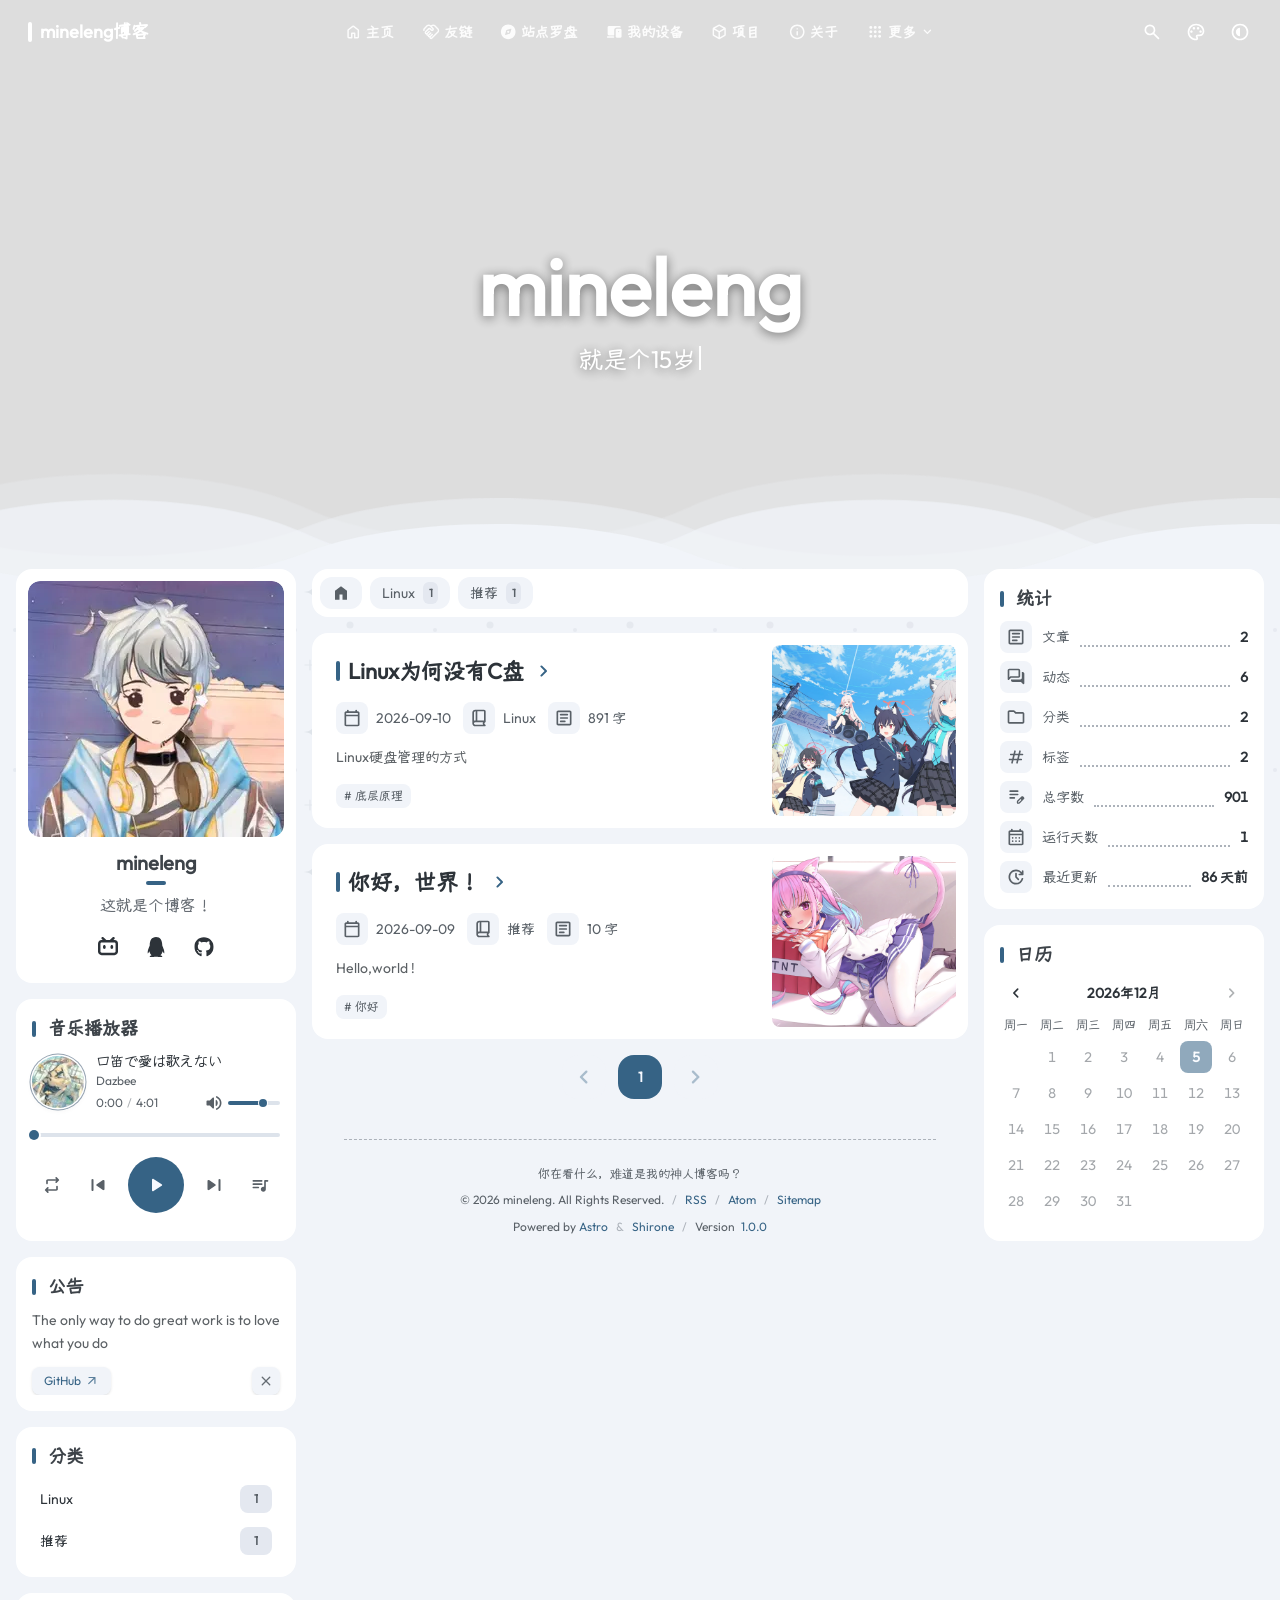
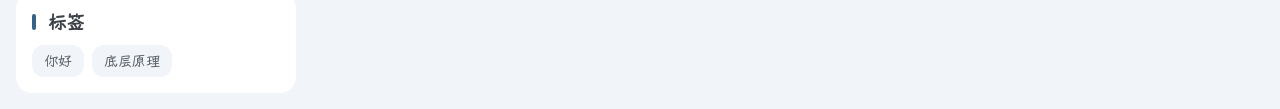
==== commit f8d2925d: "chore: update dist mcmineleng/blog-source@e93859e3d59b489678b7c5a80cc43185a0fef786" ====
--- a/index.html
+++ b/index.html
@@ -135,7 +135,7 @@
 html.motion-reduced #m3e-texture-canvas {
 	animation: none !important;
 }
-</style><style>@font-face{font-family:Outfit-8b10f21ee7afb56d;src:url("/_astro/fonts/14637153c8739868.woff2") format("woff2");font-display:swap;unicode-range:U+0000-00FF,U+0131,U+0152-0153,U+02BB-02BC,U+02C6,U+02DA,U+02DC,U+0304,U+0308,U+0329,U+2000-206F,U+20AC,U+2122,U+2191,U+2193,U+2212,U+2215,U+FEFF,U+FFFD;font-weight:400;font-style:normal;}:root{--font-body:Outfit-8b10f21ee7afb56d;}</style><style>@font-face{font-family:"Yozai Medium-2795006b8a09caeb";src:url("/_astro/fonts/59c04499a58742ab.woff2") format("woff2");font-display:swap;font-weight:500;font-style:normal;}:root{--font-cjk:"Yozai Medium-2795006b8a09caeb";}</style><style>@font-face{font-family:"JetBrains Mono-ac9d1c33515fb79d";src:url("/_astro/fonts/cc5f60fd46e42cc9.woff2") format("woff2");font-display:swap;unicode-range:U+0000-00FF,U+0131,U+0152-0153,U+02BB-02BC,U+02C6,U+02DA,U+02DC,U+0304,U+0308,U+0329,U+2000-206F,U+20AC,U+2122,U+2191,U+2193,U+2212,U+2215,U+FEFF,U+FFFD;font-weight:400;font-style:normal;}@font-face{font-family:"JetBrains Mono-ac9d1c33515fb79d";src:url("/_astro/fonts/9161ee1cbda9cef9.woff2") format("woff2");font-display:swap;unicode-range:U+0000-00FF,U+0131,U+0152-0153,U+02BB-02BC,U+02C6,U+02DA,U+02DC,U+0304,U+0308,U+0329,U+2000-206F,U+20AC,U+2122,U+2191,U+2193,U+2212,U+2215,U+FEFF,U+FFFD;font-weight:400;font-style:italic;}@font-face{font-family:"JetBrains Mono-ac9d1c33515fb79d fallback: Arial";src:local("Arial");font-display:swap;font-weight:400;font-style:normal;size-adjust:134.5893%;ascent-override:75.7861%;descent-override:22.29%;line-gap-override:0%;}@font-face{font-family:"JetBrains Mono-ac9d1c33515fb79d fallback: Arial";src:local("Arial");font-display:swap;font-weight:400;font-style:italic;size-adjust:134.5893%;ascent-override:75.7861%;descent-override:22.29%;line-gap-override:0%;}:root{--font-mono:"JetBrains Mono-ac9d1c33515fb79d","JetBrains Mono-ac9d1c33515fb79d fallback: Arial",sans-serif;}</style><link rel="icon" href="/logo/icon.webp"><script>(function(){const DEFAULT_THEME = "auto";
+</style><style>@font-face{font-family:Outfit-8b10f21ee7afb56d;src:url("/_astro/fonts/14637153c8739868.woff2") format("woff2");font-display:swap;unicode-range:U+0000-00FF,U+0131,U+0152-0153,U+02BB-02BC,U+02C6,U+02DA,U+02DC,U+0304,U+0308,U+0329,U+2000-206F,U+20AC,U+2122,U+2191,U+2193,U+2212,U+2215,U+FEFF,U+FFFD;font-weight:400;font-style:normal;}:root{--font-body:Outfit-8b10f21ee7afb56d;}</style><style>@font-face{font-family:"Yozai Medium-2795006b8a09caeb";src:url("/_astro/fonts/9494e45bf1968473.woff2") format("woff2");font-display:swap;font-weight:500;font-style:normal;}:root{--font-cjk:"Yozai Medium-2795006b8a09caeb";}</style><style>@font-face{font-family:"JetBrains Mono-ac9d1c33515fb79d";src:url("/_astro/fonts/cc5f60fd46e42cc9.woff2") format("woff2");font-display:swap;unicode-range:U+0000-00FF,U+0131,U+0152-0153,U+02BB-02BC,U+02C6,U+02DA,U+02DC,U+0304,U+0308,U+0329,U+2000-206F,U+20AC,U+2122,U+2191,U+2193,U+2212,U+2215,U+FEFF,U+FFFD;font-weight:400;font-style:normal;}@font-face{font-family:"JetBrains Mono-ac9d1c33515fb79d";src:url("/_astro/fonts/9161ee1cbda9cef9.woff2") format("woff2");font-display:swap;unicode-range:U+0000-00FF,U+0131,U+0152-0153,U+02BB-02BC,U+02C6,U+02DA,U+02DC,U+0304,U+0308,U+0329,U+2000-206F,U+20AC,U+2122,U+2191,U+2193,U+2212,U+2215,U+FEFF,U+FFFD;font-weight:400;font-style:italic;}@font-face{font-family:"JetBrains Mono-ac9d1c33515fb79d fallback: Arial";src:local("Arial");font-display:swap;font-weight:400;font-style:normal;size-adjust:134.5893%;ascent-override:75.7861%;descent-override:22.29%;line-gap-override:0%;}@font-face{font-family:"JetBrains Mono-ac9d1c33515fb79d fallback: Arial";src:local("Arial");font-display:swap;font-weight:400;font-style:italic;size-adjust:134.5893%;ascent-override:75.7861%;descent-override:22.29%;line-gap-override:0%;}:root{--font-mono:"JetBrains Mono-ac9d1c33515fb79d","JetBrains Mono-ac9d1c33515fb79d fallback: Arial",sans-serif;}</style><link rel="icon" href="/logo/icon.webp"><script>(function(){const DEFAULT_THEME = "auto";
 const LIGHT_MODE = "light";
 const DARK_MODE = "dark";
 const AUTO_MODE = "auto";
@@ -250,7 +250,7 @@
 document.addEventListener('swup:content:replace', bindSearchTriggers);
 })();</script></div></header><section id="banner-wrapper" class="banner-stage" aria-label="mineleng" data-copy-mode="home" data-context-motion="idle" data-desktop-images="[&quot;/_astro/1.BYNc7uBQ_egSfu.webp&quot;]" data-mobile-images="[&quot;/_astro/1.gBuj2H5F_Z1R50l1.webp&quot;]" data-carousel-enabled="true" data-carousel-interval="6000" data-carousel-fade-duration="1200" data-carousel-animation="ken-burns" style="--banner-fade-duration: 1200ms;" data-position="center" data-home-title="mineleng" data-home-subtitles="[&quot;就是个15岁初三牲&quot;,&quot;只有一点点本事&quot;,&quot;这个博客更新老慢了&quot;]" data-subtitle-typewriter-enabled="true" data-subtitle-typewriter-loop="true" data-subtitle-typewriter-speed="100" data-subtitle-typewriter-delete-speed="50" data-subtitle-typewriter-pause-time="2000" data-astro-cid-rziwwxwo><div class="banner-stage__media" aria-hidden="true" data-astro-cid-rziwwxwo><picture data-astro-cid-rziwwxwo><source media="(min-width: 1024px)" type="image/avif" srcset="/_astro/1.BYNc7uBQ_2iL6p0.avif 1280w, /_astro/1.BYNc7uBQ_fvU9P.avif 1600w, /_astro/1.BYNc7uBQ_Z1NWWIx.avif 1920w" sizes="100vw" data-astro-cid-rziwwxwo><source media="(min-width: 1024px)" type="image/webp" srcset="/_astro/1.BYNc7uBQ_M7tLL.webp 1280w, /_astro/1.BYNc7uBQ_Z1g7Gso.webp 1600w, /_astro/1.BYNc7uBQ_egSfu.webp 1920w" sizes="100vw" data-astro-cid-rziwwxwo><source media="(max-width: 1023.98px)" type="image/avif" srcset="/_astro/1.gBuj2H5F_Z1G9Y1v.avif 640w, /_astro/1.gBuj2H5F_xiwze.avif 828w, /_astro/1.gBuj2H5F_19RhtS.avif 1080w" sizes="100vw" data-astro-cid-rziwwxwo><source media="(max-width: 1023.98px)" type="image/webp" srcset="/_astro/1.gBuj2H5F_ZN5zh6.webp 640w, /_astro/1.gBuj2H5F_1qmVjD.webp 828w, /_astro/1.gBuj2H5F_Z1R50l1.webp 1080w" sizes="100vw" data-astro-cid-rziwwxwo><img class="banner-stage__image banner-stage__image--front banner-stage__image--active" src="/_astro/1.BYNc7uBQ_egSfu.webp" width="1920" height="1080" fetchpriority="high" loading="eager" decoding="async" alt="" style="object-position: center;" data-astro-cid-rziwwxwo></picture><img class="banner-stage__image banner-stage__image--back" alt="" data-astro-cid-rziwwxwo></div><div class="banner-stage__scrim" style="--banner-dim-opacity: 0.24" data-astro-cid-rziwwxwo></div><div class="banner-stage__copy banner-stage__copy--home" data-banner-home-copy data-astro-cid-rziwwxwo><h1 data-astro-cid-rziwwxwo>mineleng</h1><p aria-label="就是个15岁初三牲" data-subtitle-state="complete" data-astro-cid-rziwwxwo>就是个15岁初三牲</p></div><div class="banner-stage__copy banner-stage__copy--context" data-banner-context data-astro-cid-rziwwxwo><div class="banner-stage__context-title" data-banner-context-title data-astro-cid-rziwwxwo></div><div class="banner-stage__context-details" data-banner-context-details hidden data-astro-cid-rziwwxwo><span class="banner-stage__context-divider" aria-hidden="true" data-astro-cid-rziwwxwo></span><p data-banner-context-description hidden data-astro-cid-rziwwxwo></p><div class="banner-stage__context-meta" data-banner-context-meta hidden data-astro-cid-rziwwxwo><svg width="1em" height="1em" viewBox="0 0 24 24" aria-hidden="true" data-astro-cid-rziwwxwo="true" data-icon="material-symbols:calendar-today-rounded"><symbol id="ai:material-symbols:calendar-today-rounded"><path fill="currentColor" d="M5 22q-.825 0-1.412-.587T3 20V6q0-.825.588-1.412T5 4h1V3q0-.425.288-.712T7 2t.713.288T8 3v1h8V3q0-.425.288-.712T17 2t.713.288T18 3v1h1q.825 0 1.413.588T21 6v14q0 .825-.587 1.413T19 22zm0-2h14V10H5z"/></symbol><use href="#ai:material-symbols:calendar-today-rounded"></use></svg><time data-banner-context-date datetime data-astro-cid-rziwwxwo></time></div></div></div><div class="banner-waves" aria-hidden="true" data-astro-cid-yfeznfkc><svg viewBox="0 0 240 42" preserveAspectRatio="none" focusable="false" data-astro-cid-yfeznfkc><defs data-astro-cid-yfeznfkc><path id="shirone-banner-wave-a" d="M -768 18 C -752 4 -720 4 -704 18 C -688 32 -656 32 -640 18 C -624 4 -592 4 -576 18 C -560 32 -528 32 -512 18 C -496 4 -464 4 -448 18 C -432 32 -400 32 -384 18 C -368 4 -336 4 -320 18 C -304 32 -272 32 -256 18 C -240 4 -208 4 -192 18 C -176 32 -144 32 -128 18 C -112 4 -80 4 -64 18 C -48 32 -16 32 0 18 C 16 4 48 4 64 18 C 80 32 112 32 128 18 C 144 4 176 4 192 18 C 208 32 240 32 256 18 C 272 4 304 4 320 18 C 336 32 368 32 384 18 C 400 4 432 4 448 18 C 464 32 496 32 512 18 C 528 4 560 4 576 18 C 592 32 624 32 640 18 C 656 4 688 4 704 18 C 720 32 752 32 768 18 C 784 4 816 4 832 18 C 848 32 880 32 896 18 C 912 4 944 4 960 18 C 976 32 1008 32 1024 18 V 60 H -768 Z" data-astro-cid-yfeznfkc></path><path id="shirone-banner-wave-b" d="M -768 20 C -752 32 -720 32 -704 20 C -688 8 -656 8 -640 20 C -624 32 -592 32 -576 20 C -560 8 -528 8 -512 20 C -496 32 -464 32 -448 20 C -432 8 -400 8 -384 20 C -368 32 -336 32 -320 20 C -304 8 -272 8 -256 20 C -240 32 -208 32 -192 20 C -176 8 -144 8 -128 20 C -112 32 -80 32 -64 20 C -48 8 -16 8 0 20 C 16 32 48 32 64 20 C 80 8 112 8 128 20 C 144 32 176 32 192 20 C 208 8 240 8 256 20 C 272 32 304 32 320 20 C 336 8 368 8 384 20 C 400 32 432 32 448 20 C 464 8 496 8 512 20 C 528 32 560 32 576 20 C 592 8 624 8 640 20 C 656 32 688 32 704 20 C 720 8 752 8 768 20 C 784 32 816 32 832 20 C 848 8 880 8 896 20 C 912 32 944 32 960 20 C 976 8 1008 8 1024 20 V 60 H -768 Z" data-astro-cid-yfeznfkc></path></defs><g class="banner-waves__layers" data-astro-cid-yfeznfkc><use href="#shirone-banner-wave-a" class="banner-waves__layer banner-waves__layer--haze" data-astro-cid-yfeznfkc></use><use href="#shirone-banner-wave-b" class="banner-waves__layer banner-waves__layer--far" data-astro-cid-yfeznfkc></use><use href="#shirone-banner-wave-a" class="banner-waves__layer banner-waves__layer--middle" data-astro-cid-yfeznfkc></use><use href="#shirone-banner-wave-b" class="banner-waves__layer banner-waves__layer--near" data-astro-cid-yfeznfkc></use></g></svg></div></section><script type="module" src="/_astro/BannerStage.astro_astro_type_script_index_0_lang.BuZ23KQP.js"></script><div id="main-layout" class="absolute w-full z-30 pointer-events-none"><!-- The pointer-events-none here prevent blocking the click event of the TOC --><div class="relative max-w-[var(--page-width)] mx-auto pointer-events-auto"><div id="main-grid" class="transition duration-[var(--m3e-duration-long)] w-full left-0 right-0 grid grid-rows-[auto_1fr_auto] lg:grid-rows-[auto] mx-auto gap-4 px-2 md:px-4 grid-cols-1 lg:grid-cols-[var(--sidebar-width)_1fr] xl:grid-cols-[var(--sidebar-width)_1fr_var(--sidebar-width)]"><aside id="sidebar" aria-label="侧栏" class="mb-4 row-start-2 row-end-3 col-span-2 lg:row-start-1 lg:row-end-2 lg:col-span-1 lg:max-w-[var(--sidebar-width)] onload-animation lg:col-start-1 w-full lg:h-full" data-astro-cid-mdweaetd><div data-sidebar-group class="flex flex-col w-full gap-4 mb-4" data-astro-cid-mdweaetd><div data-sidebar-pages class="sidebar-widget" data-astro-cid-mdweaetd><div><script>(()=>{var e=async t=>{await(await t())()};(self.Astro||(self.Astro={})).load=e;window.dispatchEvent(new Event("astro:load"));})();</script><!--[--><!--[-1--><div class="m3-card m3-card--filled p-3 svelte-1qh1w4o" style="--m3-card-bg: var(--card-bg); --m3-card-radius: var(--shape-corner-l)"><a aria-label="Go to About Page" href="/about/" class="group block relative mx-auto mt-1 lg:mx-0 lg:mt-0 mb-3
        max-w-[12rem] lg:max-w-none overflow-hidden rounded-xl active:scale-95"><div class="absolute transition pointer-events-none group-hover:bg-black/30 group-active:bg-black/50
-        w-full h-full z-50 flex items-center justify-center"><svg width="1.13em" height="1em" viewBox="0 0 576 512" class="transition opacity-0 scale-90 group-hover:scale-100 group-hover:opacity-100 text-white text-5xl" data-icon="fa6-regular:address-card"><symbol id="ai:fa6-regular:address-card"><path fill="currentColor" d="M512 80c8.8 0 16 7.2 16 16v320c0 8.8-7.2 16-16 16H64c-8.8 0-16-7.2-16-16V96c0-8.8 7.2-16 16-16zM64 32C28.7 32 0 60.7 0 96v320c0 35.3 28.7 64 64 64h448c35.3 0 64-28.7 64-64V96c0-35.3-28.7-64-64-64zm144 224a64 64 0 1 0 0-128a64 64 0 1 0 0 128m-32 32c-44.2 0-80 35.8-80 80c0 8.8 7.2 16 16 16h192c8.8 0 16-7.2 16-16c0-44.2-35.8-80-80-80zm200-144c-13.3 0-24 10.7-24 24s10.7 24 24 24h80c13.3 0 24-10.7 24-24s-10.7-24-24-24zm0 96c-13.3 0-24 10.7-24 24s10.7 24 24 24h80c13.3 0 24-10.7 24-24s-10.7-24-24-24z"/></symbol><use href="#ai:fa6-regular:address-card"></use></svg></div><!--[--><div class="m3-avatar m3-avatar--rounded mx-auto lg:!w-full svelte-1ignagu" style="--m3e-avatar-size: 176px" role="img" aria-label="Profile Image of the Author"><!--[0--><img src="/_astro/avatar.DJ3n-a_W_Z2aLzga.webp" srcset="/_astro/avatar.DJ3n-a_W_1LcDtI.webp 128w, /_astro/avatar.DJ3n-a_W_Z2aLzga.webp 256w, /_astro/avatar.DJ3n-a_W_Z12yEc7.webp 384w, /_astro/avatar.DJ3n-a_W_Z7xC3X.webp 512w" sizes="(min-width: 1024px) 256px, 176px" width="1080" height="1080" alt="Profile Image of the Author" loading="lazy" decoding="async" class="svelte-1ignagu" onerror="this.__e=event"/><!--]--></div><!--]--></a><div class="px-2"><div class="font-bold text-xl text-center mb-1 text-90 transition">mineleng</div><div class="h-1 w-5 bg-[var(--primary)] mx-auto rounded-full mb-2 transition"></div><div class="text-center text-50 mb-2.5 transition">这就是个博客！</div><div class="flex flex-wrap gap-2 justify-center mb-1"><astro-island uid="6QRMP" component-url="/_astro/Tooltip.CZ2rSsP_.js" component-export="default" renderer-url="/_astro/client.svelte.DfeZY-Hs.js" props="{&quot;label&quot;:[0,&quot;哔哩哔哩&quot;],&quot;placement&quot;:[0,&quot;top&quot;]}" ssr client="load" opts="{&quot;name&quot;:&quot;Tooltip&quot;,&quot;value&quot;:true}" await-children><!--[--><span class="m3-tooltip  svelte-19pb5a5"><astro-slot><!--[--><!--[0--><a href="https://space.bilibili.com/3546582538520784" target="_blank" rel="me" class="m3-icon-button m3-icon-button--standard m3-icon-button--small m3-icon-button--round m3-state-layer  svelte-1f9wkzm" aria-label="哔哩哔哩"><!--[1--><svg width="1em" height="1em" viewBox="0 0 512 512" class="text-[1.5rem]" data-icon="fa6-brands:bilibili"><symbol id="ai:fa6-brands:bilibili"><path fill="currentColor" d="M488.6 104.1c16.7 18.1 24.4 39.7 23.3 65.7v202.4c-.4 26.4-9.2 48.1-26.5 65.1c-17.2 17-39.1 25.9-65.5 26.7H92.02c-26.45-.8-48.21-9.8-65.28-27.2C9.682 419.4.767 396.5 0 368.2V169.8c.767-26 9.682-47.6 26.74-65.7C43.81 87.75 65.57 78.77 92.02 78h29.38L96.05 52.19c-5.75-5.73-8.63-13-8.63-21.79c0-8.8 2.88-16.06 8.63-21.797C101.8 2.868 109.1 0 117.9 0q13.2 0 21.9 8.603L213.1 78h88l74.5-69.397C381.7 2.868 389.2 0 398 0q13.2 0 21.9 8.603c5.7 5.737 8.6 12.997 8.6 21.797c0 8.79-2.9 16.06-8.6 21.79L394.6 78h29.3c26.4.77 48 9.75 64.7 26.1m-38.8 69.7c-.4-9.6-3.7-17.4-10.7-23.5c-5.2-6.1-14-9.4-22.7-9.8H96.05c-9.59.4-17.45 3.7-23.58 9.8c-6.14 6.1-9.4 13.9-9.78 23.5v194.4c0 9.2 3.26 17 9.78 23.5s14.38 9.8 23.58 9.8H416.4c9.2 0 17-3.3 23.3-9.8s9.7-14.3 10.1-23.5zm-264.3 42.7c6.3 6.3 9.7 14.1 10.1 23.2V273c-.4 9.2-3.7 16.9-9.8 23.2c-6.2 6.3-14 9.5-23.6 9.5s-17.5-3.2-23.6-9.5s-9.4-14-9.8-23.2v-33.3c.4-9.1 3.8-16.9 10.1-23.2s13.2-9.6 23.3-10c9.2.4 17 3.7 23.3 10m191.5 0c6.3 6.3 9.7 14.1 10.1 23.2V273c-.4 9.2-3.7 16.9-9.8 23.2s-14 9.5-23.6 9.5s-17.4-3.2-23.6-9.5c-7-6.3-9.4-14-9.7-23.2v-33.3c.3-9.1 3.7-16.9 10-23.2s14.1-9.6 23.3-10c9.2.4 17 3.7 23.3 10"/></symbol><use href="#ai:fa6-brands:bilibili"></use></svg><!----><!--]--></a><!--]--><!--]--></astro-slot><!----></span> <span class="m3-tooltip__tip m3-tooltip__tip--plain m3-tooltip__tip--bottom svelte-19pb5a5" id="m3e-tooltip-9iyngfb" role="tooltip" aria-hidden="true" style="left: 0px; top: 0px;"><!--[-1-->哔哩哔哩<!--]--></span><!--]--><!--astro:end--></astro-island><astro-island uid="2lEyS1" component-url="/_astro/Tooltip.CZ2rSsP_.js" component-export="default" renderer-url="/_astro/client.svelte.DfeZY-Hs.js" props="{&quot;label&quot;:[0,&quot;QQ&quot;],&quot;placement&quot;:[0,&quot;top&quot;]}" ssr client="load" opts="{&quot;name&quot;:&quot;Tooltip&quot;,&quot;value&quot;:true}" await-children><!--[--><span class="m3-tooltip  svelte-19pb5a5"><astro-slot><!--[--><!--[0--><a href="https://qm.qq.com/q/gRpl5tyK7S" target="_blank" rel="me" class="m3-icon-button m3-icon-button--standard m3-icon-button--small m3-icon-button--round m3-state-layer  svelte-1f9wkzm" aria-label="QQ"><!--[1--><svg width="0.88em" height="1em" viewBox="0 0 448 512" class="text-[1.5rem]" data-icon="fa6-brands:qq"><symbol id="ai:fa6-brands:qq"><path fill="currentColor" d="M433.754 420.445c-11.526 1.393-44.86-52.741-44.86-52.741c0 31.345-16.136 72.247-51.051 101.786c16.842 5.192 54.843 19.167 45.803 34.421c-7.316 12.343-125.51 7.881-159.632 4.037c-34.122 3.844-152.316 8.306-159.632-4.037c-9.045-15.25 28.918-29.214 45.783-34.415c-34.92-29.539-51.059-70.445-51.059-101.792c0 0-33.334 54.134-44.859 52.741c-5.37-.65-12.424-29.644 9.347-99.704c10.261-33.024 21.995-60.478 40.144-105.779C60.683 98.063 108.982.006 224 0c113.737.006 163.156 96.133 160.264 214.963c18.118 45.223 29.912 72.85 40.144 105.778c21.768 70.06 14.716 99.053 9.346 99.704"/></symbol><use href="#ai:fa6-brands:qq"></use></svg><!----><!--]--></a><!--]--><!--]--></astro-slot><!----></span> <span class="m3-tooltip__tip m3-tooltip__tip--plain m3-tooltip__tip--bottom svelte-19pb5a5" id="m3e-tooltip-m97o27i" role="tooltip" aria-hidden="true" style="left: 0px; top: 0px;"><!--[-1-->QQ<!--]--></span><!--]--><!--astro:end--></astro-island><astro-island uid="Z11wAmG" component-url="/_astro/Tooltip.CZ2rSsP_.js" component-export="default" renderer-url="/_astro/client.svelte.DfeZY-Hs.js" props="{&quot;label&quot;:[0,&quot;GitHub&quot;],&quot;placement&quot;:[0,&quot;top&quot;]}" ssr client="load" opts="{&quot;name&quot;:&quot;Tooltip&quot;,&quot;value&quot;:true}" await-children><!--[--><span class="m3-tooltip  svelte-19pb5a5"><astro-slot><!--[--><!--[0--><a href="https://github.com/mcmineleng" target="_blank" rel="me" class="m3-icon-button m3-icon-button--standard m3-icon-button--small m3-icon-button--round m3-state-layer  svelte-1f9wkzm" aria-label="GitHub"><!--[1--><svg width="0.97em" height="1em" viewBox="0 0 496 512" class="text-[1.5rem]" data-icon="fa6-brands:github"><use href="#ai:fa6-brands:github"></use></svg><!----><!--]--></a><!--]--><!--]--></astro-slot><!----></span> <span class="m3-tooltip__tip m3-tooltip__tip--plain m3-tooltip__tip--bottom svelte-19pb5a5" id="m3e-tooltip-pm68nfy" role="tooltip" aria-hidden="true" style="left: 0px; top: 0px;"><!--[-1-->GitHub<!--]--></span><!--]--><!--astro:end--></astro-island></div></div><!----></div><!--]--><!--]--></div></div><div data-sidebar-pages class="sidebar-widget" data-astro-cid-mdweaetd><style>.music-player {
+        w-full h-full z-50 flex items-center justify-center"><svg width="1.13em" height="1em" viewBox="0 0 576 512" class="transition opacity-0 scale-90 group-hover:scale-100 group-hover:opacity-100 text-white text-5xl" data-icon="fa6-regular:address-card"><symbol id="ai:fa6-regular:address-card"><path fill="currentColor" d="M512 80c8.8 0 16 7.2 16 16v320c0 8.8-7.2 16-16 16H64c-8.8 0-16-7.2-16-16V96c0-8.8 7.2-16 16-16zM64 32C28.7 32 0 60.7 0 96v320c0 35.3 28.7 64 64 64h448c35.3 0 64-28.7 64-64V96c0-35.3-28.7-64-64-64zm144 224a64 64 0 1 0 0-128a64 64 0 1 0 0 128m-32 32c-44.2 0-80 35.8-80 80c0 8.8 7.2 16 16 16h192c8.8 0 16-7.2 16-16c0-44.2-35.8-80-80-80zm200-144c-13.3 0-24 10.7-24 24s10.7 24 24 24h80c13.3 0 24-10.7 24-24s-10.7-24-24-24zm0 96c-13.3 0-24 10.7-24 24s10.7 24 24 24h80c13.3 0 24-10.7 24-24s-10.7-24-24-24z"/></symbol><use href="#ai:fa6-regular:address-card"></use></svg></div><!--[--><div class="m3-avatar m3-avatar--rounded mx-auto lg:!w-full svelte-1ignagu" style="--m3e-avatar-size: 176px" role="img" aria-label="Profile Image of the Author"><!--[0--><img src="/_astro/avatar.DJ3n-a_W_Z2aLzga.webp" srcset="/_astro/avatar.DJ3n-a_W_1LcDtI.webp 128w, /_astro/avatar.DJ3n-a_W_Z2aLzga.webp 256w, /_astro/avatar.DJ3n-a_W_Z12yEc7.webp 384w, /_astro/avatar.DJ3n-a_W_Z7xC3X.webp 512w" sizes="(min-width: 1024px) 256px, 176px" width="1080" height="1080" alt="Profile Image of the Author" loading="lazy" decoding="async" class="svelte-1ignagu" onerror="this.__e=event"/><!--]--></div><!--]--></a><div class="px-2"><div class="font-bold text-xl text-center mb-1 text-90 transition">mineleng</div><div class="h-1 w-5 bg-[var(--primary)] mx-auto rounded-full mb-2 transition"></div><div class="text-center text-50 mb-2.5 transition">这就是个博客！</div><div class="flex flex-wrap gap-2 justify-center mb-1"><astro-island uid="Z1LiUHo" component-url="/_astro/Tooltip.CZ2rSsP_.js" component-export="default" renderer-url="/_astro/client.svelte.DfeZY-Hs.js" props="{&quot;label&quot;:[0,&quot;哔哩哔哩&quot;],&quot;placement&quot;:[0,&quot;top&quot;]}" ssr client="load" opts="{&quot;name&quot;:&quot;Tooltip&quot;,&quot;value&quot;:true}" await-children><!--[--><span class="m3-tooltip  svelte-19pb5a5"><astro-slot><!--[--><!--[0--><a href="https://space.bilibili.com/3546582538520784" target="_blank" rel="me" class="m3-icon-button m3-icon-button--standard m3-icon-button--small m3-icon-button--round m3-state-layer  svelte-1f9wkzm" aria-label="哔哩哔哩"><!--[1--><svg width="1em" height="1em" viewBox="0 0 512 512" class="text-[1.5rem]" data-icon="fa6-brands:bilibili"><symbol id="ai:fa6-brands:bilibili"><path fill="currentColor" d="M488.6 104.1c16.7 18.1 24.4 39.7 23.3 65.7v202.4c-.4 26.4-9.2 48.1-26.5 65.1c-17.2 17-39.1 25.9-65.5 26.7H92.02c-26.45-.8-48.21-9.8-65.28-27.2C9.682 419.4.767 396.5 0 368.2V169.8c.767-26 9.682-47.6 26.74-65.7C43.81 87.75 65.57 78.77 92.02 78h29.38L96.05 52.19c-5.75-5.73-8.63-13-8.63-21.79c0-8.8 2.88-16.06 8.63-21.797C101.8 2.868 109.1 0 117.9 0q13.2 0 21.9 8.603L213.1 78h88l74.5-69.397C381.7 2.868 389.2 0 398 0q13.2 0 21.9 8.603c5.7 5.737 8.6 12.997 8.6 21.797c0 8.79-2.9 16.06-8.6 21.79L394.6 78h29.3c26.4.77 48 9.75 64.7 26.1m-38.8 69.7c-.4-9.6-3.7-17.4-10.7-23.5c-5.2-6.1-14-9.4-22.7-9.8H96.05c-9.59.4-17.45 3.7-23.58 9.8c-6.14 6.1-9.4 13.9-9.78 23.5v194.4c0 9.2 3.26 17 9.78 23.5s14.38 9.8 23.58 9.8H416.4c9.2 0 17-3.3 23.3-9.8s9.7-14.3 10.1-23.5zm-264.3 42.7c6.3 6.3 9.7 14.1 10.1 23.2V273c-.4 9.2-3.7 16.9-9.8 23.2c-6.2 6.3-14 9.5-23.6 9.5s-17.5-3.2-23.6-9.5s-9.4-14-9.8-23.2v-33.3c.4-9.1 3.8-16.9 10.1-23.2s13.2-9.6 23.3-10c9.2.4 17 3.7 23.3 10m191.5 0c6.3 6.3 9.7 14.1 10.1 23.2V273c-.4 9.2-3.7 16.9-9.8 23.2s-14 9.5-23.6 9.5s-17.4-3.2-23.6-9.5c-7-6.3-9.4-14-9.7-23.2v-33.3c.3-9.1 3.7-16.9 10-23.2s14.1-9.6 23.3-10c9.2.4 17 3.7 23.3 10"/></symbol><use href="#ai:fa6-brands:bilibili"></use></svg><!----><!--]--></a><!--]--><!--]--></astro-slot><!----></span> <span class="m3-tooltip__tip m3-tooltip__tip--plain m3-tooltip__tip--bottom svelte-19pb5a5" id="m3e-tooltip-577fwsj" role="tooltip" aria-hidden="true" style="left: 0px; top: 0px;"><!--[-1-->哔哩哔哩<!--]--></span><!--]--><!--astro:end--></astro-island><astro-island uid="2luxk6" component-url="/_astro/Tooltip.CZ2rSsP_.js" component-export="default" renderer-url="/_astro/client.svelte.DfeZY-Hs.js" props="{&quot;label&quot;:[0,&quot;QQ&quot;],&quot;placement&quot;:[0,&quot;top&quot;]}" ssr client="load" opts="{&quot;name&quot;:&quot;Tooltip&quot;,&quot;value&quot;:true}" await-children><!--[--><span class="m3-tooltip  svelte-19pb5a5"><astro-slot><!--[--><!--[0--><a href="https://qm.qq.com/q/gRpl5tyK7S" target="_blank" rel="me" class="m3-icon-button m3-icon-button--standard m3-icon-button--small m3-icon-button--round m3-state-layer  svelte-1f9wkzm" aria-label="QQ"><!--[1--><svg width="0.88em" height="1em" viewBox="0 0 448 512" class="text-[1.5rem]" data-icon="fa6-brands:qq"><symbol id="ai:fa6-brands:qq"><path fill="currentColor" d="M433.754 420.445c-11.526 1.393-44.86-52.741-44.86-52.741c0 31.345-16.136 72.247-51.051 101.786c16.842 5.192 54.843 19.167 45.803 34.421c-7.316 12.343-125.51 7.881-159.632 4.037c-34.122 3.844-152.316 8.306-159.632-4.037c-9.045-15.25 28.918-29.214 45.783-34.415c-34.92-29.539-51.059-70.445-51.059-101.792c0 0-33.334 54.134-44.859 52.741c-5.37-.65-12.424-29.644 9.347-99.704c10.261-33.024 21.995-60.478 40.144-105.779C60.683 98.063 108.982.006 224 0c113.737.006 163.156 96.133 160.264 214.963c18.118 45.223 29.912 72.85 40.144 105.778c21.768 70.06 14.716 99.053 9.346 99.704"/></symbol><use href="#ai:fa6-brands:qq"></use></svg><!----><!--]--></a><!--]--><!--]--></astro-slot><!----></span> <span class="m3-tooltip__tip m3-tooltip__tip--plain m3-tooltip__tip--bottom svelte-19pb5a5" id="m3e-tooltip-v2wksta" role="tooltip" aria-hidden="true" style="left: 0px; top: 0px;"><!--[-1-->QQ<!--]--></span><!--]--><!--astro:end--></astro-island><astro-island uid="Z2wlASc" component-url="/_astro/Tooltip.CZ2rSsP_.js" component-export="default" renderer-url="/_astro/client.svelte.DfeZY-Hs.js" props="{&quot;label&quot;:[0,&quot;GitHub&quot;],&quot;placement&quot;:[0,&quot;top&quot;]}" ssr client="load" opts="{&quot;name&quot;:&quot;Tooltip&quot;,&quot;value&quot;:true}" await-children><!--[--><span class="m3-tooltip  svelte-19pb5a5"><astro-slot><!--[--><!--[0--><a href="https://github.com/mcmineleng" target="_blank" rel="me" class="m3-icon-button m3-icon-button--standard m3-icon-button--small m3-icon-button--round m3-state-layer  svelte-1f9wkzm" aria-label="GitHub"><!--[1--><svg width="0.97em" height="1em" viewBox="0 0 496 512" class="text-[1.5rem]" data-icon="fa6-brands:github"><use href="#ai:fa6-brands:github"></use></svg><!----><!--]--></a><!--]--><!--]--></astro-slot><!----></span> <span class="m3-tooltip__tip m3-tooltip__tip--plain m3-tooltip__tip--bottom svelte-19pb5a5" id="m3e-tooltip-cogp5js" role="tooltip" aria-hidden="true" style="left: 0px; top: 0px;"><!--[-1-->GitHub<!--]--></span><!--]--><!--astro:end--></astro-island></div></div><!----></div><!--]--><!--]--></div></div><div data-sidebar-pages class="sidebar-widget" data-astro-cid-mdweaetd><style>.music-player {
   min-width: 0;
   display: flex;
   flex-direction: column;
@@ -783,7 +783,7 @@
     transform: scale(1);
   }
 }
-</style><widget-layout data-id="sidebar-music-player" data-is-collapsed="undefined" style="undefined; " data-astro-cid-w3nhkpix="true"><!--[--><!--[-1--><div class="m3-card m3-card--filled pb-4 svelte-1qh1w4o" style="--m3-card-bg: var(--card-bg); --m3-card-radius: var(--shape-corner-l)"><div class="font-bold transition text-lg text-90 relative ml-8 mt-4 mb-2" style="" data-astro-cid-w3nhkpix><!--[--><span class="m3-accent-bar m3-accent-bar--small absolute -left-4 top-[5.5px] svelte-1oe40yy" aria-hidden="true"></span><!--]-->音乐播放器</div><div id="sidebar-music-player" class="collapse-wrapper px-4 overflow-hidden" style="" data-astro-cid-w3nhkpix><astro-island uid="Zh8JQ8" component-url="/_astro/MusicSidebarClient.C6ZPfcj7.js" component-export="default" renderer-url="/_astro/client.svelte.DfeZY-Hs.js" props="{&quot;options&quot;:[0,{&quot;provider&quot;:[0,&quot;mixed&quot;],&quot;playlist&quot;:[1,[[0,{&quot;id&quot;:[0,&quot;dazbee&quot;],&quot;title&quot;:[0,&quot;口笛で愛は歌えない&quot;],&quot;source&quot;:[0,&quot;/assets/music/url/dazbee.mp3&quot;],&quot;artist&quot;:[0,&quot;Dazbee&quot;],&quot;cover&quot;:[0,&quot;/_astro/dazbee.Ck4Hukb1_ZkD5Vu.webp&quot;],&quot;duration&quot;:[0,241],&quot;coverSrcset&quot;:[0,&quot;/_astro/dazbee.Ck4Hukb1_1zWLrG.webp 64w, /_astro/dazbee.Ck4Hukb1_ZkD5Vu.webp 128w&quot;],&quot;coverSizes&quot;:[0,&quot;52px&quot;],&quot;coverWidth&quot;:[0,240],&quot;coverHeight&quot;:[0,237]}],[0,{&quot;id&quot;:[0,&quot;hitori&quot;],&quot;title&quot;:[0,&quot;ひとり上手&quot;],&quot;source&quot;:[0,&quot;/assets/music/url/hitori.mp3&quot;],&quot;artist&quot;:[0,&quot;Kaya&quot;],&quot;cover&quot;:[0,&quot;/_astro/hitori.DYBDyoI1_2vAlvo.webp&quot;],&quot;duration&quot;:[0,253],&quot;coverSrcset&quot;:[0,&quot;/_astro/hitori.DYBDyoI1_Z1e72Ba.webp 64w, /_astro/hitori.DYBDyoI1_2vAlvo.webp 128w&quot;],&quot;coverSizes&quot;:[0,&quot;52px&quot;],&quot;coverWidth&quot;:[0,130],&quot;coverHeight&quot;:[0,130]}],[0,{&quot;id&quot;:[0,&quot;xryx&quot;],&quot;title&quot;:[0,&quot;眩耀夜行&quot;],&quot;source&quot;:[0,&quot;/assets/music/url/xryx.mp3&quot;],&quot;artist&quot;:[0,&quot;スリーズブーケ&quot;],&quot;cover&quot;:[0,&quot;/_astro/xryx.BynEIvPj_14YQjT.webp&quot;],&quot;duration&quot;:[0,245],&quot;coverSrcset&quot;:[0,&quot;/_astro/xryx.BynEIvPj_2kWbw8.webp 64w, /_astro/xryx.BynEIvPj_14YQjT.webp 128w&quot;],&quot;coverSizes&quot;:[0,&quot;52px&quot;],&quot;coverWidth&quot;:[0,500],&quot;coverHeight&quot;:[0,500]}],[0,{&quot;id&quot;:[0,&quot;cl&quot;],&quot;title&quot;:[0,&quot;春雷の頃&quot;],&quot;source&quot;:[0,&quot;/assets/music/url/cl.mp3&quot;],&quot;artist&quot;:[0,&quot;22/7&quot;],&quot;cover&quot;:[0,&quot;/_astro/cl.CmIDm8LQ_ZugKW3.webp&quot;],&quot;duration&quot;:[0,242],&quot;coverSrcset&quot;:[0,&quot;/_astro/cl.CmIDm8LQ_2nCj4J.webp 64w, /_astro/cl.CmIDm8LQ_ZugKW3.webp 128w&quot;],&quot;coverSizes&quot;:[0,&quot;52px&quot;],&quot;coverWidth&quot;:[0,130],&quot;coverHeight&quot;:[0,130]}]]],&quot;meting&quot;:[0,{&quot;server&quot;:[0,&quot;netease&quot;],&quot;type&quot;:[0,&quot;playlist&quot;],&quot;id&quot;:[0,&quot;14164869977&quot;]}],&quot;defaultVolume&quot;:[0,0.7],&quot;defaultMode&quot;:[0,&quot;sequence&quot;]}],&quot;labels&quot;:[0,{&quot;previous&quot;:[0,&quot;上一曲&quot;],&quot;play&quot;:[0,&quot;播放&quot;],&quot;pause&quot;:[0,&quot;暂停&quot;],&quot;next&quot;:[0,&quot;下一曲&quot;],&quot;mute&quot;:[0,&quot;静音&quot;],&quot;unmute&quot;:[0,&quot;取消静音&quot;],&quot;playbackMode&quot;:[0,&quot;播放模式&quot;],&quot;modeSequence&quot;:[0,&quot;顺序播放&quot;],&quot;modeRepeatOne&quot;:[0,&quot;单曲循环&quot;],&quot;modeShuffle&quot;:[0,&quot;随机播放&quot;],&quot;progress&quot;:[0,&quot;播放进度：{current} / {duration}&quot;],&quot;volume&quot;:[0,&quot;音量：{volume}&quot;],&quot;showPlaylist&quot;:[0,&quot;显示播放列表&quot;],&quot;hidePlaylist&quot;:[0,&quot;隐藏播放列表&quot;],&quot;empty&quot;:[0,&quot;播放列表暂无歌曲&quot;],&quot;loading&quot;:[0,&quot;正在加载音乐...&quot;],&quot;nowPlaying&quot;:[0,&quot;正在播放：{title}&quot;],&quot;errors&quot;:[0,{&quot;empty-playlist&quot;:[0,&quot;播放列表为空&quot;],&quot;source-unavailable&quot;:[0,&quot;该音源不可用&quot;],&quot;autoplay-blocked&quot;:[0,&quot;自动播放受限，请点击播放按钮开始&quot;],&quot;invalid-track&quot;:[0,&quot;歌曲信息无效&quot;]}]}]}" ssr client="load" opts="{&quot;name&quot;:&quot;MusicSidebarClient&quot;,&quot;value&quot;:true}" await-children><!--[--><div class="music-player" data-music-player=""><div class="music-player__track"><div class="music-player__cover"><!--[0--><img src="/_astro/dazbee.Ck4Hukb1_ZkD5Vu.webp" srcset="/_astro/dazbee.Ck4Hukb1_1zWLrG.webp 64w, /_astro/dazbee.Ck4Hukb1_ZkD5Vu.webp 128w" sizes="52px" width="240" height="237" alt="" loading="lazy" decoding="async"/><!--]--></div> <div class="music-player__metadata"><strong title="口笛で愛は歌えない">口笛で愛は歌えない</strong> <span title="Dazbee">Dazbee</span> <div class="music-player__submeta"><div class="music-player__time-display" aria-hidden="true"><span>0:00</span> <span class="music-player__time-separator">/</span> <span>4:01</span></div> <div class="music-player__volume-inline"><span class="m3-tooltip  svelte-19pb5a5"><!--[-1--><button type="button" class="m3-icon-button m3-icon-button--standard m3-icon-button--xsmall m3-icon-button--round m3-state-layer  svelte-1f9wkzm" aria-label="静音" aria-pressed="false"><!--[0--><span class="m3-icon-button__icon svelte-1f9wkzm" aria-hidden="true"><!--[0--><!--[0--><svg xmlns="http://www.w3.org/2000/svg" aria-hidden="true" role="img" width="1em" height="1em" viewBox="0 0 24 24"><!----><path fill="currentColor" d="M19 11.975q0-2.075-1.1-3.787t-2.95-2.563q-.375-.175-.55-.537t-.05-.738q.15-.4.538-.575t.787 0Q18.1 4.85 19.55 7.063T21 11.974t-1.45 4.913t-3.875 3.287q-.4.175-.788 0t-.537-.575q-.125-.375.05-.737t.55-.538q1.85-.85 2.95-2.562t1.1-3.788M7 15H4q-.425 0-.712-.288T3 14v-4q0-.425.288-.712T4 9h3l3.3-3.3q.475-.475 1.088-.213t.612.938v11.15q0 .675-.612.938T10.3 18.3zm9.5-3q0 1.05-.475 1.988t-1.25 1.537q-.25.15-.513.013T14 15.1V8.85q0-.3.263-.437t.512.012q.775.625 1.25 1.575t.475 2"/><!----></svg><!--]--><!--]--><!----></span><!--]--></button><!--]--><!----></span> <span class="m3-tooltip__tip m3-tooltip__tip--plain m3-tooltip__tip--bottom svelte-19pb5a5" id="m3e-tooltip-i83213o" role="tooltip" aria-hidden="true" style="left: 0px; top: 0px;"><!--[-1-->静音<!--]--></span><!----> <div class="music-player__volume-slider-wrap"><input type="range" min="0" max="1" step="0.01" value="0.7" aria-label="音量：70" class="music-player__volume-slider" style="--vol-pct: 70%"/></div></div></div></div></div> <div class="music-player__progress"><div class="music-player__progress-control"><!--[0--><div class="m3-progress m3-progress--linear m3-progress--wavy music-player__progress-visual svelte-vcepjm" role="progressbar" aria-hidden="true" aria-label="播放进度：0:00 / 4:01" aria-valuenow="0" aria-valuemin="0" aria-valuemax="100" style="--pi-color: var(--primary); --pi-track: var(--surface-container-highest); --pi-wave-dur: 1000ms; --pi-wave-shift: -40px"><!--[0--><svg class="m3-progress__wavy-svg svelte-vcepjm" viewBox="0 0 240 10" width="100%" height="10"><defs class="svelte-vcepjm"><clipPath id="pi-wavy-clip-2sl7y4d" class="svelte-vcepjm"><rect x="0" y="0" width="2" height="10" class="svelte-vcepjm"></rect></clipPath></defs><!--[0--><line x1="8" x2="238" y1="5" y2="5" stroke="var(--surface-container-highest)" stroke-width="4" stroke-linecap="round" class="svelte-vcepjm"></line><!--]--><!--[-1--><!--]--></svg><!--[-1--><!--]--><!--[0--><span class="m3-progress__thumb svelte-vcepjm" style="left: 2px" aria-hidden="true"></span><!--]--><!--]--></div><!--]--><!----> <input type="range" min="0" max="241" step="0.1" value="0" aria-label="播放进度：0:00 / 4:01"/></div></div> <div class="music-player__controls"><span class="m3-tooltip  svelte-19pb5a5"><!--[-1--><button type="button" class="m3-icon-button m3-icon-button--standard m3-icon-button--xsmall m3-icon-button--round m3-state-layer  svelte-1f9wkzm" aria-label="播放模式: 顺序播放"><!--[0--><span class="m3-icon-button__icon svelte-1f9wkzm" aria-hidden="true"><!--[0--><!--[0--><svg xmlns="http://www.w3.org/2000/svg" aria-hidden="true" role="img" width="1em" height="1em" viewBox="0 0 24 24"><!----><path fill="currentColor" d="m6.85 19l.85.85q.3.3.288.7t-.288.7q-.3.3-.712.313t-.713-.288L3.7 18.7q-.15-.15-.213-.325T3.426 18t.063-.375t.212-.325l2.575-2.575q.3-.3.713-.287t.712.312q.275.3.288.7t-.288.7l-.85.85H17v-3q0-.425.288-.712T18 13t.713.288T19 14v3q0 .825-.587 1.413T17 19zm10.3-12H7v3q0 .425-.288.713T6 11t-.712-.288T5 10V7q0-.825.588-1.412T7 5h10.15l-.85-.85q-.3-.3-.288-.7t.288-.7q.3-.3.712-.312t.713.287L20.3 5.3q.15.15.213.325t.062.375t-.062.375t-.213.325l-2.575 2.575q-.3.3-.712.288T16.3 9.25q-.275-.3-.288-.7t.288-.7z"/><!----></svg><!--]--><!--]--><!----></span><!--]--></button><!--]--><!----></span> <span class="m3-tooltip__tip m3-tooltip__tip--plain m3-tooltip__tip--bottom svelte-19pb5a5" id="m3e-tooltip-r02qkps" role="tooltip" aria-hidden="true" style="left: 0px; top: 0px;"><!--[-1-->顺序播放<!--]--></span><!----> <span class="m3-tooltip  svelte-19pb5a5"><!--[-1--><button type="button" class="m3-icon-button m3-icon-button--standard m3-icon-button--small m3-icon-button--round m3-state-layer  svelte-1f9wkzm" aria-label="上一曲"><!--[0--><span class="m3-icon-button__icon svelte-1f9wkzm" aria-hidden="true"><!--[0--><!--[0--><svg xmlns="http://www.w3.org/2000/svg" aria-hidden="true" role="img" width="1em" height="1em" viewBox="0 0 24 24"><!----><path fill="currentColor" d="M5.5 17V7q0-.425.288-.712T6.5 6t.713.288T7.5 7v10q0 .425-.288.713T6.5 18t-.712-.288T5.5 17m11.45-.025l-6.2-4.15q-.225-.15-.337-.362T10.3 12t.113-.462t.337-.363l6.2-4.15q.125-.1.275-.125t.275-.025q.4 0 .7.275t.3.725v8.25q0 .45-.3.725t-.7.275q-.125 0-.275-.025t-.275-.125"/><!----></svg><!--]--><!--]--><!----></span><!--]--></button><!--]--><!----></span> <span class="m3-tooltip__tip m3-tooltip__tip--plain m3-tooltip__tip--bottom svelte-19pb5a5" id="m3e-tooltip-hntn4xw" role="tooltip" aria-hidden="true" style="left: 0px; top: 0px;"><!--[-1-->上一曲<!--]--></span><!----> <span class="m3-tooltip  svelte-19pb5a5"><!--[-1--><button type="button" class="m3-icon-button m3-icon-button--filled m3-icon-button--medium m3-icon-button--round m3-state-layer  svelte-1f9wkzm" aria-label="播放" aria-pressed="false"><!--[0--><span class="m3-icon-button__icon svelte-1f9wkzm" aria-hidden="true"><!--[0--><!--[0--><svg xmlns="http://www.w3.org/2000/svg" aria-hidden="true" role="img" width="1em" height="1em" viewBox="0 0 24 24"><!----><path fill="currentColor" d="M8 17.175V6.825q0-.425.3-.713t.7-.287q.125 0 .263.037t.262.113l8.15 5.175q.225.15.338.375t.112.475t-.112.475t-.338.375l-8.15 5.175q-.125.075-.262.113T9 18.175q-.4 0-.7-.288t-.3-.712"/><!----></svg><!--]--><!--]--><!----></span><!--]--></button><!--]--><!----></span> <span class="m3-tooltip__tip m3-tooltip__tip--plain m3-tooltip__tip--bottom svelte-19pb5a5" id="m3e-tooltip-on30382" role="tooltip" aria-hidden="true" style="left: 0px; top: 0px;"><!--[-1-->播放<!--]--></span><!----> <span class="m3-tooltip  svelte-19pb5a5"><!--[-1--><button type="button" class="m3-icon-button m3-icon-button--standard m3-icon-button--small m3-icon-button--round m3-state-layer  svelte-1f9wkzm" aria-label="下一曲"><!--[0--><span class="m3-icon-button__icon svelte-1f9wkzm" aria-hidden="true"><!--[0--><!--[0--><svg xmlns="http://www.w3.org/2000/svg" aria-hidden="true" role="img" width="1em" height="1em" viewBox="0 0 24 24"><!----><path fill="currentColor" d="M16.5 17V7q0-.425.288-.712T17.5 6t.713.288T18.5 7v10q0 .425-.288.713T17.5 18t-.712-.288T16.5 17m-11-.875v-8.25q0-.45.3-.725t.7-.275q.125 0 .275.025t.275.125l6.2 4.15q.225.15.338.363T13.7 12t-.112.463t-.338.362l-6.2 4.15q-.125.1-.275.125t-.275.025q-.4 0-.7-.275t-.3-.725"/><!----></svg><!--]--><!--]--><!----></span><!--]--></button><!--]--><!----></span> <span class="m3-tooltip__tip m3-tooltip__tip--plain m3-tooltip__tip--bottom svelte-19pb5a5" id="m3e-tooltip-nu6wxu6" role="tooltip" aria-hidden="true" style="left: 0px; top: 0px;"><!--[-1-->下一曲<!--]--></span><!----> <span class="m3-tooltip  svelte-19pb5a5"><!--[-1--><button type="button" class="m3-icon-button m3-icon-button--standard m3-icon-button--xsmall m3-icon-button--round m3-state-layer music-player__playlist-toggle svelte-1f9wkzm" aria-label="显示播放列表" aria-expanded="false" aria-controls="sidebar-music-playlist"><!--[0--><span class="m3-icon-button__icon svelte-1f9wkzm" aria-hidden="true"><!--[0--><!--[0--><svg xmlns="http://www.w3.org/2000/svg" aria-hidden="true" role="img" width="1em" height="1em" viewBox="0 0 24 24"><!----><path fill="currentColor" d="M16 20q-1.25 0-2.125-.875T13 17t.875-2.125T16 14q.275 0 .525.038T17 14.2V7q0-.425.288-.712T18 6h3q.425 0 .713.288T22 7t-.288.713T21 8h-2v9q0 1.25-.875 2.125T16 20M4 16q-.425 0-.712-.288T3 15t.288-.712T4 14h6q.425 0 .713.288T11 15t-.288.713T10 16zm0-4q-.425 0-.712-.288T3 11t.288-.712T4 10h10q.425 0 .713.288T15 11t-.288.713T14 12zm0-4q-.425 0-.712-.288T3 7t.288-.712T4 6h10q.425 0 .713.288T15 7t-.288.713T14 8z"/><!----></svg><!--]--><!--]--><!----></span><!--]--></button><!--]--><!----></span> <span class="m3-tooltip__tip m3-tooltip__tip--plain m3-tooltip__tip--bottom svelte-19pb5a5" id="m3e-tooltip-cs7f62f" role="tooltip" aria-hidden="true" style="left: 0px; top: 0px;"><!--[-1-->显示播放列表<!--]--></span><!----></div> <div id="sidebar-music-playlist" class="music-player__playlist-panel" inert="" aria-hidden="true"><!--[0--><ol class="music-player__playlist"><!--[--><li><button type="button" class="music-player__playlist-item m3-state-layer music-player__playlist-item--current" aria-current="true"><span class="music-player__playlist-index" aria-hidden="true"><!--[-1-->1<!--]--></span> <span class="music-player__playlist-copy"><strong>口笛で愛は歌えない</strong> <!--[0--><span>Dazbee</span><!--]--></span> <!--[0--><time>4:01</time><!--]--></button></li><li><button type="button" class="music-player__playlist-item m3-state-layer"><span class="music-player__playlist-index" aria-hidden="true"><!--[-1-->2<!--]--></span> <span class="music-player__playlist-copy"><strong>ひとり上手</strong> <!--[0--><span>Kaya</span><!--]--></span> <!--[0--><time>4:13</time><!--]--></button></li><li><button type="button" class="music-player__playlist-item m3-state-layer"><span class="music-player__playlist-index" aria-hidden="true"><!--[-1-->3<!--]--></span> <span class="music-player__playlist-copy"><strong>眩耀夜行</strong> <!--[0--><span>スリーズブーケ</span><!--]--></span> <!--[0--><time>4:05</time><!--]--></button></li><li><button type="button" class="music-player__playlist-item m3-state-layer"><span class="music-player__playlist-index" aria-hidden="true"><!--[-1-->4<!--]--></span> <span class="music-player__playlist-copy"><strong>春雷の頃</strong> <!--[0--><span>22/7</span><!--]--></span> <!--[0--><time>4:02</time><!--]--></button></li><!--]--></ol><!--]--></div> <!--[-1--><!--]--> <p class="sr-only" aria-live="polite" aria-atomic="true"></p></div><!--]--><!--astro:end--></astro-island></div><!----></div><!--]--><!--]--></widget-layout><script type="module">var d=class extends HTMLElement{constructor(){if(super(),this.dataset.isCollapsed!=="true")return;const e=this.dataset.id,t=this.querySelector(".expand-btn"),s=this.querySelector(`#${e}`);t.addEventListener("click",()=>{s.classList.remove("collapsed"),t.classList.add("hidden")})}};customElements.get("widget-layout")||customElements.define("widget-layout",d);</script></div><div data-sidebar-pages="home" class="sidebar-widget" data-astro-cid-mdweaetd><!-- 组件显示由 sidebarConfig 统一控制，有内容时渲染 --><widget-layout data-id="announcement" data-is-collapsed="undefined" style="undefined; " data-astro-cid-w3nhkpix="true"><!--[--><!--[-1--><div class="m3-card m3-card--filled pb-4 svelte-1qh1w4o" style="--m3-card-bg: var(--card-bg); --m3-card-radius: var(--shape-corner-l)"><div class="font-bold transition text-lg text-90 relative ml-8 mt-4 mb-2" style="" data-astro-cid-w3nhkpix><!--[--><span class="m3-accent-bar m3-accent-bar--small absolute -left-4 top-[5.5px] svelte-1oe40yy" aria-hidden="true"></span><!--]-->公告</div><div id="announcement" class="collapse-wrapper px-4 overflow-hidden" style="" data-astro-cid-w3nhkpix><div class="announcement-wrapper flex flex-col" data-close-duration="86400"><!-- 公告栏内容 --><div class="text-75 leading-relaxed mb-3 break-words whitespace-pre-line text-sm">The only way to do great work is to love what you do</div><!-- 可选链接和关闭按钮 --><div class="flex items-center justify-between gap-3"><div><a href="https://github.com" target="_blank" rel="noopener noreferrer" class="announcement-btn inline-flex items-center gap-1 px-3 py-1.5 text-xs font-medium rounded-lg bg-[var(--btn-regular-bg)] text-[var(--primary)] hover:bg-[var(--btn-regular-bg-hover)] active:bg-[var(--btn-regular-bg-active)] active:scale-95 transition-all shadow-sm"><span>GitHub</span><svg width="1em" height="1em" viewBox="0 0 24 24" class="text-sm opacity-80" data-icon="material-symbols:arrow-outward-rounded"><use href="#ai:material-symbols:arrow-outward-rounded"></use></svg></a></div><button type="button" class="announcement-close-btn h-7 w-7 flex items-center justify-center rounded-lg bg-[var(--btn-regular-bg)] text-50 hover:text-[var(--error)] hover:bg-[var(--error-container)]/30 active:scale-95 transition-all cursor-pointer shadow-sm" onclick="closeAnnouncement()" aria-label="关闭公告" title="关闭公告"><svg width="1em" height="1em" viewBox="0 0 24 24" class="text-base" data-icon="material-symbols:close-rounded"><use href="#ai:material-symbols:close-rounded"></use></svg></button></div></div></div><!----></div><!--]--><!--]--></widget-layout><script type="module">var r="announcementClosed",l="announcementClosedTime";function i(e){if(Number.isNaN(e)||e<=0)return!1;const n=localStorage.getItem(l);return n?(Date.now()-Number(n))/1e3>e:!0}function u(){const e=document.querySelectorAll('widget-layout[data-id="announcement"]');e.length>0&&(e.forEach(n=>{const c=n.closest(".sidebar-widget")||n;c.style.display="none"}),localStorage.setItem(r,"true"),localStorage.setItem(l,Date.now().toString()))}function a(){const e=document.querySelectorAll('widget-layout[data-id="announcement"]');if(e.length===0)return;const n=document.querySelector(".announcement-wrapper")?.getAttribute("data-close-duration"),c=n?Number.parseFloat(n):86400;if(localStorage.getItem(r)!=="true"){e.forEach(t=>{const o=t.closest(".sidebar-widget")||t;o.style.display="",t.style.display=""});return}i(c)?(localStorage.removeItem(r),localStorage.removeItem(l),e.forEach(t=>{const o=t.closest(".sidebar-widget")||t;o.style.display="",t.style.display=""})):e.forEach(t=>{const o=t.closest(".sidebar-widget")||t;o.style.display="none"})}document.readyState==="loading"?document.addEventListener("DOMContentLoaded",a):a();document.addEventListener("swup:content:replace",a);var s=window;s.closeAnnouncement=u;s.checkAnnouncementClosed=a;</script></div></div><div id="sidebar-sticky" data-sidebar-group class="flex flex-col w-full gap-4 lg:sticky lg:top-20" data-astro-cid-mdweaetd><div data-sidebar-pages="home,archive,friends,moments,anime,compass,skills,projects,devices,timeline,albums,about,post,categories,tags" class="sidebar-widget" data-astro-cid-mdweaetd><widget-layout data-id="categories" data-is-collapsed="undefined" class="onload-animation" style="animation-delay: 150ms; " data-astro-cid-w3nhkpix="true"><!--[--><!--[-1--><div class="m3-card m3-card--filled pb-4 svelte-1qh1w4o" style="--m3-card-bg: var(--card-bg); --m3-card-radius: var(--shape-corner-l)"><div class="font-bold transition text-lg text-90 relative ml-8 mt-4 mb-2" style="" data-astro-cid-w3nhkpix><!--[--><span class="m3-accent-bar m3-accent-bar--small absolute -left-4 top-[5.5px] svelte-1oe40yy" aria-hidden="true"></span><!--]-->分类</div><div id="categories" class="collapse-wrapper px-4 overflow-hidden" style="" data-astro-cid-w3nhkpix><div class="m3-blog-categorylist flex flex-col gap-0.5" data-astro-cid-mwhbogeg><!--[--><!--[0--><a href="/archive/?category=Linux" class="m3-button m3-button--text m3-button--small m3-button--between m3-state-layer !px-2 !text-[var(--on-surface)] svelte-xhylw4 m3-button--full"><!--[-1--><!--]--> <!--[0--><span class="m3-button__content svelte-xhylw4"><span class="m3-blog-categorylist__name" data-astro-cid-mwhbogeg>Linux</span><span class="m3-blog-categorylist__badge" data-astro-cid-mwhbogeg>1</span><!----></span><!--]--></a><!--]--><!--]--><!--[--><!--[0--><a href="/archive/?category=%E6%8E%A8%E8%8D%90" class="m3-button m3-button--text m3-button--small m3-button--between m3-state-layer !px-2 !text-[var(--on-surface)] svelte-xhylw4 m3-button--full"><!--[-1--><!--]--> <!--[0--><span class="m3-button__content svelte-xhylw4"><span class="m3-blog-categorylist__name" data-astro-cid-mwhbogeg>推荐</span><span class="m3-blog-categorylist__badge" data-astro-cid-mwhbogeg>1</span><!----></span><!--]--></a><!--]--><!--]--></div></div><!----></div><!--]--><!--]--></widget-layout></div><div data-sidebar-pages="home,archive,friends,moments,anime,compass,skills,projects,devices,timeline,albums,about,post,categories,tags" class="sidebar-widget" data-astro-cid-mdweaetd><widget-layout data-id="tags" data-is-collapsed="undefined" class="onload-animation" style="animation-delay: 200ms; " data-astro-cid-w3nhkpix="true"><!--[--><!--[-1--><div class="m3-card m3-card--filled pb-4 svelte-1qh1w4o" style="--m3-card-bg: var(--card-bg); --m3-card-radius: var(--shape-corner-l)"><div class="font-bold transition text-lg text-90 relative ml-8 mt-4 mb-2" style="" data-astro-cid-w3nhkpix><!--[--><span class="m3-accent-bar m3-accent-bar--small absolute -left-4 top-[5.5px] svelte-1oe40yy" aria-hidden="true"></span><!--]-->标签</div><div id="tags" class="collapse-wrapper px-4 overflow-hidden" style="" data-astro-cid-w3nhkpix><div class="m3-blog-taglist flex flex-wrap gap-2"><a href="/archive/?tag=%E4%BD%A0%E5%A5%BD" class="m3-chip m3-state-layer m3-chip--tonal" data-astro-cid-7k7knot7><span class="m3-chip__content" data-astro-cid-7k7knot7>你好</span></a><a href="/archive/?tag=%E5%BA%95%E5%B1%82%E5%8E%9F%E7%90%86" class="m3-chip m3-state-layer m3-chip--tonal" data-astro-cid-7k7knot7><span class="m3-chip__content" data-astro-cid-7k7knot7>底层原理</span></a></div></div><!----></div><!--]--><!--]--></widget-layout></div></div></aside><script type="module" src="/_astro/SideBar.astro_astro_type_script_index_0_lang.Pejr4WIv.js"></script><aside id="sidebar-secondary" aria-label="次侧栏" class="hidden xl:block xl:row-start-1 xl:row-end-2 xl:col-span-1 xl:max-w-[var(--sidebar-width)] onload-animation xl:col-start-3 w-full lg:h-full" data-astro-cid-mdweaetd><div data-sidebar-group class="flex flex-col w-full gap-4 mb-4" data-astro-cid-mdweaetd><div data-sidebar-pages="home,archive,categories,tags" class="sidebar-widget" data-astro-cid-mdweaetd><widget-layout data-id="site-stats" data-is-collapsed="undefined" style="undefined; " data-astro-cid-w3nhkpix="true"><!--[--><!--[-1--><div class="m3-card m3-card--filled pb-4 svelte-1qh1w4o" style="--m3-card-bg: var(--card-bg); --m3-card-radius: var(--shape-corner-l)"><div class="font-bold transition text-lg text-90 relative ml-8 mt-4 mb-2" style="" data-astro-cid-w3nhkpix><!--[--><span class="m3-accent-bar m3-accent-bar--small absolute -left-4 top-[5.5px] svelte-1oe40yy" aria-hidden="true"></span><!--]-->统计</div><div id="site-stats" class="collapse-wrapper px-4 overflow-hidden" style="" data-astro-cid-w3nhkpix><ul class="m3-site-stats" data-astro-cid-uwcojylz><li class="m3-site-stats__row" data-astro-cid-uwcojylz><span class="m3-meta-icon" aria-hidden="true" data-astro-cid-iqdew5ci><svg width="1em" height="1em" viewBox="0 0 24 24" data-astro-cid-iqdew5ci="true" data-icon="material-symbols:article-outline-rounded"><path fill="currentColor" d="M5 21q-.825 0-1.412-.587T3 19V5q0-.825.588-1.412T5 3h14q.825 0 1.413.588T21 5v14q0 .825-.587 1.413T19 21zm0-2h14V5H5zM5 5v14zm3 12h5q.425 0 .713-.288T14 16t-.288-.712T13 15H8q-.425 0-.712.288T7 16t.288.713T8 17m0-4h8q.425 0 .713-.288T17 12t-.288-.712T16 11H8q-.425 0-.712.288T7 12t.288.713T8 13m0-4h8q.425 0 .713-.288T17 8t-.288-.712T16 7H8q-.425 0-.712.288T7 8t.288.713T8 9"/></svg></span><span class="m3-site-stats__label" data-astro-cid-uwcojylz>文章</span><span class="m3-site-stats__rule" aria-hidden="true" data-astro-cid-uwcojylz></span><span class="m3-site-stats__value" data-astro-cid-uwcojylz>2</span></li><li class="m3-site-stats__row" data-astro-cid-uwcojylz><span class="m3-meta-icon" aria-hidden="true" data-astro-cid-iqdew5ci><svg width="1em" height="1em" viewBox="0 0 24 24" data-astro-cid-iqdew5ci="true" data-icon="material-symbols:forum-outline-rounded"><path fill="currentColor" d="M21 20.6q-.2 0-.375-.075T20.3 20.3L18 18H8q-.825 0-1.412-.587T6 16v-1h11q.825 0 1.413-.587T19 13V6h1q.825 0 1.413.588T22 8v11.575q0 .45-.3.738t-.7.287M4 12.175L5.175 11H15V4H4zM3 15.6q-.4 0-.7-.287t-.3-.738V4q0-.825.588-1.412T4 2h11q.825 0 1.413.588T17 4v7q0 .825-.587 1.413T15 13H6l-2.3 2.3q-.15.15-.325.225T3 15.6M4 11V4z"/></svg></span><span class="m3-site-stats__label" data-astro-cid-uwcojylz>动态</span><span class="m3-site-stats__rule" aria-hidden="true" data-astro-cid-uwcojylz></span><span class="m3-site-stats__value" data-astro-cid-uwcojylz>6</span></li><li class="m3-site-stats__row" data-astro-cid-uwcojylz><span class="m3-meta-icon" aria-hidden="true" data-astro-cid-iqdew5ci><svg width="1em" height="1em" viewBox="0 0 24 24" data-astro-cid-iqdew5ci="true" data-icon="material-symbols:folder-outline-rounded"><path fill="currentColor" d="M4 20q-.825 0-1.412-.587T2 18V6q0-.825.588-1.412T4 4h5.175q.4 0 .763.15t.637.425L12 6h8q.825 0 1.413.588T22 8v10q0 .825-.587 1.413T20 20zm0-2h16V8h-8.825l-2-2H4zm0 0V6z"/></svg></span><span class="m3-site-stats__label" data-astro-cid-uwcojylz>分类</span><span class="m3-site-stats__rule" aria-hidden="true" data-astro-cid-uwcojylz></span><span class="m3-site-stats__value" data-astro-cid-uwcojylz>2</span></li><li class="m3-site-stats__row" data-astro-cid-uwcojylz><span class="m3-meta-icon" aria-hidden="true" data-astro-cid-iqdew5ci><svg width="1em" height="1em" viewBox="0 0 24 24" data-astro-cid-iqdew5ci="true" data-icon="material-symbols:tag-rounded"><path fill="currentColor" d="m9 16l-.825 3.275q-.075.325-.325.525t-.6.2q-.475 0-.775-.375T6.3 18.8L7 16H4.275q-.5 0-.8-.387T3.3 14.75q.075-.35.35-.55t.625-.2H7.5l1-4H5.775q-.5 0-.8-.387T4.8 8.75q.075-.35.35-.55t.625-.2H9l.825-3.275Q9.9 4.4 10.15 4.2t.6-.2q.475 0 .775.375t.175.825L11 8h4l.825-3.275q.075-.325.325-.525t.6-.2q.475 0 .775.375t.175.825L17 8h2.725q.5 0 .8.387t.175.863q-.075.35-.35.55t-.625.2H16.5l-1 4h2.725q.5 0 .8.388t.175.862q-.075.35-.35.55t-.625.2H15l-.825 3.275q-.075.325-.325.525t-.6.2q-.475 0-.775-.375T12.3 18.8L13 16zm.5-2h4l1-4h-4z"/></svg></span><span class="m3-site-stats__label" data-astro-cid-uwcojylz>标签</span><span class="m3-site-stats__rule" aria-hidden="true" data-astro-cid-uwcojylz></span><span class="m3-site-stats__value" data-astro-cid-uwcojylz>2</span></li><li class="m3-site-stats__row" data-astro-cid-uwcojylz><span class="m3-meta-icon" aria-hidden="true" data-astro-cid-iqdew5ci><svg width="1em" height="1em" viewBox="0 0 24 24" data-astro-cid-iqdew5ci="true" data-icon="material-symbols:edit-note-outline-rounded"><path fill="currentColor" d="M5 14q-.425 0-.712-.288T4 13t.288-.712T5 12h5q.425 0 .713.288T11 13t-.288.713T10 14zm0-4q-.425 0-.712-.288T4 9t.288-.712T5 8h9q.425 0 .713.288T15 9t-.288.713T14 10zm0-4q-.425 0-.712-.288T4 5t.288-.712T5 4h9q.425 0 .713.288T15 5t-.288.713T14 6zm8 13v-1.65q0-.2.075-.387t.225-.338l5.225-5.2q.225-.225.5-.325t.55-.1q.3 0 .575.113t.5.337l.925.925q.2.225.313.5t.112.55t-.1.563t-.325.512l-5.2 5.2q-.15.15-.337.225T15.65 20H14q-.425 0-.712-.287T13 19m7.5-5.575l-.925-.925zm-6 5.075h.95l3.025-3.05l-.45-.475l-.475-.45l-3.05 3.025zm3.525-3.525l-.475-.45l.925.925z"/></svg></span><span class="m3-site-stats__label" data-astro-cid-uwcojylz>总字数</span><span class="m3-site-stats__rule" aria-hidden="true" data-astro-cid-uwcojylz></span><span class="m3-site-stats__value" data-astro-cid-uwcojylz>859</span></li><li class="m3-site-stats__row" data-astro-cid-uwcojylz><span class="m3-meta-icon" aria-hidden="true" data-astro-cid-iqdew5ci><svg width="1em" height="1em" viewBox="0 0 24 24" data-astro-cid-iqdew5ci="true" data-icon="material-symbols:calendar-month-outline-rounded"><path fill="currentColor" d="M5 22q-.825 0-1.412-.587T3 20V6q0-.825.588-1.412T5 4h1V3q0-.425.288-.712T7 2t.713.288T8 3v1h8V3q0-.425.288-.712T17 2t.713.288T18 3v1h1q.825 0 1.413.588T21 6v14q0 .825-.587 1.413T19 22zm0-2h14V10H5zM5 8h14V6H5zm0 0V6zm7 6q-.425 0-.712-.288T11 13t.288-.712T12 12t.713.288T13 13t-.288.713T12 14m-4.712-.288Q7 13.426 7 13t.288-.712T8 12t.713.288T9 13t-.288.713T8 14t-.712-.288M16 14q-.425 0-.712-.288T15 13t.288-.712T16 12t.713.288T17 13t-.288.713T16 14m-4 4q-.425 0-.712-.288T11 17t.288-.712T12 16t.713.288T13 17t-.288.713T12 18m-4.712-.288Q7 17.426 7 17t.288-.712T8 16t.713.288T9 17t-.288.713T8 18t-.712-.288M16 18q-.425 0-.712-.288T15 17t.288-.712T16 16t.713.288T17 17t-.288.713T16 18"/></svg></span><span class="m3-site-stats__label" data-astro-cid-uwcojylz>运行天数</span><span class="m3-site-stats__rule" aria-hidden="true" data-astro-cid-uwcojylz></span><span class="m3-site-stats__value" data-astro-cid-uwcojylz>1</span></li><li class="m3-site-stats__row" data-astro-cid-uwcojylz><span class="m3-meta-icon" aria-hidden="true" data-astro-cid-iqdew5ci><svg width="1em" height="1em" viewBox="0 0 24 24" data-astro-cid-iqdew5ci="true" data-icon="material-symbols:update-rounded"><path fill="currentColor" d="M12 21q-1.875 0-3.512-.712t-2.85-1.925t-1.925-2.85T3 12t.713-3.512t1.924-2.85t2.85-1.925T12 3q2.05 0 3.888.875T19 6.35V5q0-.425.288-.712T20 4t.713.288T21 5v4q0 .425-.288.713T20 10h-4q-.425 0-.712-.288T15 9t.288-.712T16 8h1.75q-1.025-1.4-2.525-2.2T12 5Q9.075 5 7.038 7.038T5 12t2.038 4.963T12 19q2.375 0 4.25-1.425t2.475-3.675q.125-.4.45-.6t.725-.15q.425.05.675.362t.15.688q-.725 2.975-3.15 4.888T12 21m1-9.4l2.5 2.5q.275.275.275.7t-.275.7t-.7.275t-.7-.275l-2.8-2.8q-.15-.15-.225-.337T11 11.975V8q0-.425.288-.712T12 7t.713.288T13 8z"/></svg></span><span class="m3-site-stats__label" data-astro-cid-uwcojylz>最近更新</span><span class="m3-site-stats__rule" aria-hidden="true" data-astro-cid-uwcojylz></span><span class="m3-site-stats__value" data-last-update data-astro-cid-uwcojylz>2026-09-10</span></li></ul></div><!----></div><!--]--><!--]--></widget-layout><script>(function(){const lastActivityISO = "2026-09-10T00:00:00.000Z";
+</style><widget-layout data-id="sidebar-music-player" data-is-collapsed="undefined" style="undefined; " data-astro-cid-w3nhkpix="true"><!--[--><!--[-1--><div class="m3-card m3-card--filled pb-4 svelte-1qh1w4o" style="--m3-card-bg: var(--card-bg); --m3-card-radius: var(--shape-corner-l)"><div class="font-bold transition text-lg text-90 relative ml-8 mt-4 mb-2" style="" data-astro-cid-w3nhkpix><!--[--><span class="m3-accent-bar m3-accent-bar--small absolute -left-4 top-[5.5px] svelte-1oe40yy" aria-hidden="true"></span><!--]-->音乐播放器</div><div id="sidebar-music-player" class="collapse-wrapper px-4 overflow-hidden" style="" data-astro-cid-w3nhkpix><astro-island uid="Z1rSueh" component-url="/_astro/MusicSidebarClient.C6ZPfcj7.js" component-export="default" renderer-url="/_astro/client.svelte.DfeZY-Hs.js" props="{&quot;options&quot;:[0,{&quot;provider&quot;:[0,&quot;mixed&quot;],&quot;playlist&quot;:[1,[[0,{&quot;id&quot;:[0,&quot;dazbee&quot;],&quot;title&quot;:[0,&quot;口笛で愛は歌えない&quot;],&quot;source&quot;:[0,&quot;/assets/music/url/dazbee.mp3&quot;],&quot;artist&quot;:[0,&quot;Dazbee&quot;],&quot;cover&quot;:[0,&quot;/_astro/dazbee.Ck4Hukb1_ZkD5Vu.webp&quot;],&quot;duration&quot;:[0,241],&quot;coverSrcset&quot;:[0,&quot;/_astro/dazbee.Ck4Hukb1_1zWLrG.webp 64w, /_astro/dazbee.Ck4Hukb1_ZkD5Vu.webp 128w&quot;],&quot;coverSizes&quot;:[0,&quot;52px&quot;],&quot;coverWidth&quot;:[0,240],&quot;coverHeight&quot;:[0,237]}],[0,{&quot;id&quot;:[0,&quot;hitori&quot;],&quot;title&quot;:[0,&quot;ひとり上手&quot;],&quot;source&quot;:[0,&quot;/assets/music/url/hitori.mp3&quot;],&quot;artist&quot;:[0,&quot;Kaya&quot;],&quot;cover&quot;:[0,&quot;/_astro/hitori.DYBDyoI1_2vAlvo.webp&quot;],&quot;duration&quot;:[0,253],&quot;coverSrcset&quot;:[0,&quot;/_astro/hitori.DYBDyoI1_Z1e72Ba.webp 64w, /_astro/hitori.DYBDyoI1_2vAlvo.webp 128w&quot;],&quot;coverSizes&quot;:[0,&quot;52px&quot;],&quot;coverWidth&quot;:[0,130],&quot;coverHeight&quot;:[0,130]}],[0,{&quot;id&quot;:[0,&quot;xryx&quot;],&quot;title&quot;:[0,&quot;眩耀夜行&quot;],&quot;source&quot;:[0,&quot;/assets/music/url/xryx.mp3&quot;],&quot;artist&quot;:[0,&quot;スリーズブーケ&quot;],&quot;cover&quot;:[0,&quot;/_astro/xryx.BynEIvPj_14YQjT.webp&quot;],&quot;duration&quot;:[0,245],&quot;coverSrcset&quot;:[0,&quot;/_astro/xryx.BynEIvPj_2kWbw8.webp 64w, /_astro/xryx.BynEIvPj_14YQjT.webp 128w&quot;],&quot;coverSizes&quot;:[0,&quot;52px&quot;],&quot;coverWidth&quot;:[0,500],&quot;coverHeight&quot;:[0,500]}],[0,{&quot;id&quot;:[0,&quot;cl&quot;],&quot;title&quot;:[0,&quot;春雷の頃&quot;],&quot;source&quot;:[0,&quot;/assets/music/url/cl.mp3&quot;],&quot;artist&quot;:[0,&quot;22/7&quot;],&quot;cover&quot;:[0,&quot;/_astro/cl.CmIDm8LQ_ZugKW3.webp&quot;],&quot;duration&quot;:[0,242],&quot;coverSrcset&quot;:[0,&quot;/_astro/cl.CmIDm8LQ_2nCj4J.webp 64w, /_astro/cl.CmIDm8LQ_ZugKW3.webp 128w&quot;],&quot;coverSizes&quot;:[0,&quot;52px&quot;],&quot;coverWidth&quot;:[0,130],&quot;coverHeight&quot;:[0,130]}]]],&quot;meting&quot;:[0,{&quot;server&quot;:[0,&quot;netease&quot;],&quot;type&quot;:[0,&quot;playlist&quot;],&quot;id&quot;:[0,&quot;14164869977&quot;]}],&quot;defaultVolume&quot;:[0,0.7],&quot;defaultMode&quot;:[0,&quot;sequence&quot;]}],&quot;labels&quot;:[0,{&quot;previous&quot;:[0,&quot;上一曲&quot;],&quot;play&quot;:[0,&quot;播放&quot;],&quot;pause&quot;:[0,&quot;暂停&quot;],&quot;next&quot;:[0,&quot;下一曲&quot;],&quot;mute&quot;:[0,&quot;静音&quot;],&quot;unmute&quot;:[0,&quot;取消静音&quot;],&quot;playbackMode&quot;:[0,&quot;播放模式&quot;],&quot;modeSequence&quot;:[0,&quot;顺序播放&quot;],&quot;modeRepeatOne&quot;:[0,&quot;单曲循环&quot;],&quot;modeShuffle&quot;:[0,&quot;随机播放&quot;],&quot;progress&quot;:[0,&quot;播放进度：{current} / {duration}&quot;],&quot;volume&quot;:[0,&quot;音量：{volume}&quot;],&quot;showPlaylist&quot;:[0,&quot;显示播放列表&quot;],&quot;hidePlaylist&quot;:[0,&quot;隐藏播放列表&quot;],&quot;empty&quot;:[0,&quot;播放列表暂无歌曲&quot;],&quot;loading&quot;:[0,&quot;正在加载音乐...&quot;],&quot;nowPlaying&quot;:[0,&quot;正在播放：{title}&quot;],&quot;errors&quot;:[0,{&quot;empty-playlist&quot;:[0,&quot;播放列表为空&quot;],&quot;source-unavailable&quot;:[0,&quot;该音源不可用&quot;],&quot;autoplay-blocked&quot;:[0,&quot;自动播放受限，请点击播放按钮开始&quot;],&quot;invalid-track&quot;:[0,&quot;歌曲信息无效&quot;]}]}]}" ssr client="load" opts="{&quot;name&quot;:&quot;MusicSidebarClient&quot;,&quot;value&quot;:true}" await-children><!--[--><div class="music-player" data-music-player=""><div class="music-player__track"><div class="music-player__cover"><!--[0--><img src="/_astro/dazbee.Ck4Hukb1_ZkD5Vu.webp" srcset="/_astro/dazbee.Ck4Hukb1_1zWLrG.webp 64w, /_astro/dazbee.Ck4Hukb1_ZkD5Vu.webp 128w" sizes="52px" width="240" height="237" alt="" loading="lazy" decoding="async"/><!--]--></div> <div class="music-player__metadata"><strong title="口笛で愛は歌えない">口笛で愛は歌えない</strong> <span title="Dazbee">Dazbee</span> <div class="music-player__submeta"><div class="music-player__time-display" aria-hidden="true"><span>0:00</span> <span class="music-player__time-separator">/</span> <span>4:01</span></div> <div class="music-player__volume-inline"><span class="m3-tooltip  svelte-19pb5a5"><!--[-1--><button type="button" class="m3-icon-button m3-icon-button--standard m3-icon-button--xsmall m3-icon-button--round m3-state-layer  svelte-1f9wkzm" aria-label="静音" aria-pressed="false"><!--[0--><span class="m3-icon-button__icon svelte-1f9wkzm" aria-hidden="true"><!--[0--><!--[0--><svg xmlns="http://www.w3.org/2000/svg" aria-hidden="true" role="img" width="1em" height="1em" viewBox="0 0 24 24"><!----><path fill="currentColor" d="M19 11.975q0-2.075-1.1-3.787t-2.95-2.563q-.375-.175-.55-.537t-.05-.738q.15-.4.538-.575t.787 0Q18.1 4.85 19.55 7.063T21 11.974t-1.45 4.913t-3.875 3.287q-.4.175-.788 0t-.537-.575q-.125-.375.05-.737t.55-.538q1.85-.85 2.95-2.562t1.1-3.788M7 15H4q-.425 0-.712-.288T3 14v-4q0-.425.288-.712T4 9h3l3.3-3.3q.475-.475 1.088-.213t.612.938v11.15q0 .675-.612.938T10.3 18.3zm9.5-3q0 1.05-.475 1.988t-1.25 1.537q-.25.15-.513.013T14 15.1V8.85q0-.3.263-.437t.512.012q.775.625 1.25 1.575t.475 2"/><!----></svg><!--]--><!--]--><!----></span><!--]--></button><!--]--><!----></span> <span class="m3-tooltip__tip m3-tooltip__tip--plain m3-tooltip__tip--bottom svelte-19pb5a5" id="m3e-tooltip-z0iyouj" role="tooltip" aria-hidden="true" style="left: 0px; top: 0px;"><!--[-1-->静音<!--]--></span><!----> <div class="music-player__volume-slider-wrap"><input type="range" min="0" max="1" step="0.01" value="0.7" aria-label="音量：70" class="music-player__volume-slider" style="--vol-pct: 70%"/></div></div></div></div></div> <div class="music-player__progress"><div class="music-player__progress-control"><!--[0--><div class="m3-progress m3-progress--linear m3-progress--wavy music-player__progress-visual svelte-vcepjm" role="progressbar" aria-hidden="true" aria-label="播放进度：0:00 / 4:01" aria-valuenow="0" aria-valuemin="0" aria-valuemax="100" style="--pi-color: var(--primary); --pi-track: var(--surface-container-highest); --pi-wave-dur: 1000ms; --pi-wave-shift: -40px"><!--[0--><svg class="m3-progress__wavy-svg svelte-vcepjm" viewBox="0 0 240 10" width="100%" height="10"><defs class="svelte-vcepjm"><clipPath id="pi-wavy-clip-4xo8xaw" class="svelte-vcepjm"><rect x="0" y="0" width="2" height="10" class="svelte-vcepjm"></rect></clipPath></defs><!--[0--><line x1="8" x2="238" y1="5" y2="5" stroke="var(--surface-container-highest)" stroke-width="4" stroke-linecap="round" class="svelte-vcepjm"></line><!--]--><!--[-1--><!--]--></svg><!--[-1--><!--]--><!--[0--><span class="m3-progress__thumb svelte-vcepjm" style="left: 2px" aria-hidden="true"></span><!--]--><!--]--></div><!--]--><!----> <input type="range" min="0" max="241" step="0.1" value="0" aria-label="播放进度：0:00 / 4:01"/></div></div> <div class="music-player__controls"><span class="m3-tooltip  svelte-19pb5a5"><!--[-1--><button type="button" class="m3-icon-button m3-icon-button--standard m3-icon-button--xsmall m3-icon-button--round m3-state-layer  svelte-1f9wkzm" aria-label="播放模式: 顺序播放"><!--[0--><span class="m3-icon-button__icon svelte-1f9wkzm" aria-hidden="true"><!--[0--><!--[0--><svg xmlns="http://www.w3.org/2000/svg" aria-hidden="true" role="img" width="1em" height="1em" viewBox="0 0 24 24"><!----><path fill="currentColor" d="m6.85 19l.85.85q.3.3.288.7t-.288.7q-.3.3-.712.313t-.713-.288L3.7 18.7q-.15-.15-.213-.325T3.426 18t.063-.375t.212-.325l2.575-2.575q.3-.3.713-.287t.712.312q.275.3.288.7t-.288.7l-.85.85H17v-3q0-.425.288-.712T18 13t.713.288T19 14v3q0 .825-.587 1.413T17 19zm10.3-12H7v3q0 .425-.288.713T6 11t-.712-.288T5 10V7q0-.825.588-1.412T7 5h10.15l-.85-.85q-.3-.3-.288-.7t.288-.7q.3-.3.712-.312t.713.287L20.3 5.3q.15.15.213.325t.062.375t-.062.375t-.213.325l-2.575 2.575q-.3.3-.712.288T16.3 9.25q-.275-.3-.288-.7t.288-.7z"/><!----></svg><!--]--><!--]--><!----></span><!--]--></button><!--]--><!----></span> <span class="m3-tooltip__tip m3-tooltip__tip--plain m3-tooltip__tip--bottom svelte-19pb5a5" id="m3e-tooltip-bpmutlx" role="tooltip" aria-hidden="true" style="left: 0px; top: 0px;"><!--[-1-->顺序播放<!--]--></span><!----> <span class="m3-tooltip  svelte-19pb5a5"><!--[-1--><button type="button" class="m3-icon-button m3-icon-button--standard m3-icon-button--small m3-icon-button--round m3-state-layer  svelte-1f9wkzm" aria-label="上一曲"><!--[0--><span class="m3-icon-button__icon svelte-1f9wkzm" aria-hidden="true"><!--[0--><!--[0--><svg xmlns="http://www.w3.org/2000/svg" aria-hidden="true" role="img" width="1em" height="1em" viewBox="0 0 24 24"><!----><path fill="currentColor" d="M5.5 17V7q0-.425.288-.712T6.5 6t.713.288T7.5 7v10q0 .425-.288.713T6.5 18t-.712-.288T5.5 17m11.45-.025l-6.2-4.15q-.225-.15-.337-.362T10.3 12t.113-.462t.337-.363l6.2-4.15q.125-.1.275-.125t.275-.025q.4 0 .7.275t.3.725v8.25q0 .45-.3.725t-.7.275q-.125 0-.275-.025t-.275-.125"/><!----></svg><!--]--><!--]--><!----></span><!--]--></button><!--]--><!----></span> <span class="m3-tooltip__tip m3-tooltip__tip--plain m3-tooltip__tip--bottom svelte-19pb5a5" id="m3e-tooltip-0f4c6wf" role="tooltip" aria-hidden="true" style="left: 0px; top: 0px;"><!--[-1-->上一曲<!--]--></span><!----> <span class="m3-tooltip  svelte-19pb5a5"><!--[-1--><button type="button" class="m3-icon-button m3-icon-button--filled m3-icon-button--medium m3-icon-button--round m3-state-layer  svelte-1f9wkzm" aria-label="播放" aria-pressed="false"><!--[0--><span class="m3-icon-button__icon svelte-1f9wkzm" aria-hidden="true"><!--[0--><!--[0--><svg xmlns="http://www.w3.org/2000/svg" aria-hidden="true" role="img" width="1em" height="1em" viewBox="0 0 24 24"><!----><path fill="currentColor" d="M8 17.175V6.825q0-.425.3-.713t.7-.287q.125 0 .263.037t.262.113l8.15 5.175q.225.15.338.375t.112.475t-.112.475t-.338.375l-8.15 5.175q-.125.075-.262.113T9 18.175q-.4 0-.7-.288t-.3-.712"/><!----></svg><!--]--><!--]--><!----></span><!--]--></button><!--]--><!----></span> <span class="m3-tooltip__tip m3-tooltip__tip--plain m3-tooltip__tip--bottom svelte-19pb5a5" id="m3e-tooltip-vn0e9h5" role="tooltip" aria-hidden="true" style="left: 0px; top: 0px;"><!--[-1-->播放<!--]--></span><!----> <span class="m3-tooltip  svelte-19pb5a5"><!--[-1--><button type="button" class="m3-icon-button m3-icon-button--standard m3-icon-button--small m3-icon-button--round m3-state-layer  svelte-1f9wkzm" aria-label="下一曲"><!--[0--><span class="m3-icon-button__icon svelte-1f9wkzm" aria-hidden="true"><!--[0--><!--[0--><svg xmlns="http://www.w3.org/2000/svg" aria-hidden="true" role="img" width="1em" height="1em" viewBox="0 0 24 24"><!----><path fill="currentColor" d="M16.5 17V7q0-.425.288-.712T17.5 6t.713.288T18.5 7v10q0 .425-.288.713T17.5 18t-.712-.288T16.5 17m-11-.875v-8.25q0-.45.3-.725t.7-.275q.125 0 .275.025t.275.125l6.2 4.15q.225.15.338.363T13.7 12t-.112.463t-.338.362l-6.2 4.15q-.125.1-.275.125t-.275.025q-.4 0-.7-.275t-.3-.725"/><!----></svg><!--]--><!--]--><!----></span><!--]--></button><!--]--><!----></span> <span class="m3-tooltip__tip m3-tooltip__tip--plain m3-tooltip__tip--bottom svelte-19pb5a5" id="m3e-tooltip-v4ruiks" role="tooltip" aria-hidden="true" style="left: 0px; top: 0px;"><!--[-1-->下一曲<!--]--></span><!----> <span class="m3-tooltip  svelte-19pb5a5"><!--[-1--><button type="button" class="m3-icon-button m3-icon-button--standard m3-icon-button--xsmall m3-icon-button--round m3-state-layer music-player__playlist-toggle svelte-1f9wkzm" aria-label="显示播放列表" aria-expanded="false" aria-controls="sidebar-music-playlist"><!--[0--><span class="m3-icon-button__icon svelte-1f9wkzm" aria-hidden="true"><!--[0--><!--[0--><svg xmlns="http://www.w3.org/2000/svg" aria-hidden="true" role="img" width="1em" height="1em" viewBox="0 0 24 24"><!----><path fill="currentColor" d="M16 20q-1.25 0-2.125-.875T13 17t.875-2.125T16 14q.275 0 .525.038T17 14.2V7q0-.425.288-.712T18 6h3q.425 0 .713.288T22 7t-.288.713T21 8h-2v9q0 1.25-.875 2.125T16 20M4 16q-.425 0-.712-.288T3 15t.288-.712T4 14h6q.425 0 .713.288T11 15t-.288.713T10 16zm0-4q-.425 0-.712-.288T3 11t.288-.712T4 10h10q.425 0 .713.288T15 11t-.288.713T14 12zm0-4q-.425 0-.712-.288T3 7t.288-.712T4 6h10q.425 0 .713.288T15 7t-.288.713T14 8z"/><!----></svg><!--]--><!--]--><!----></span><!--]--></button><!--]--><!----></span> <span class="m3-tooltip__tip m3-tooltip__tip--plain m3-tooltip__tip--bottom svelte-19pb5a5" id="m3e-tooltip-nz17u8a" role="tooltip" aria-hidden="true" style="left: 0px; top: 0px;"><!--[-1-->显示播放列表<!--]--></span><!----></div> <div id="sidebar-music-playlist" class="music-player__playlist-panel" inert="" aria-hidden="true"><!--[0--><ol class="music-player__playlist"><!--[--><li><button type="button" class="music-player__playlist-item m3-state-layer music-player__playlist-item--current" aria-current="true"><span class="music-player__playlist-index" aria-hidden="true"><!--[-1-->1<!--]--></span> <span class="music-player__playlist-copy"><strong>口笛で愛は歌えない</strong> <!--[0--><span>Dazbee</span><!--]--></span> <!--[0--><time>4:01</time><!--]--></button></li><li><button type="button" class="music-player__playlist-item m3-state-layer"><span class="music-player__playlist-index" aria-hidden="true"><!--[-1-->2<!--]--></span> <span class="music-player__playlist-copy"><strong>ひとり上手</strong> <!--[0--><span>Kaya</span><!--]--></span> <!--[0--><time>4:13</time><!--]--></button></li><li><button type="button" class="music-player__playlist-item m3-state-layer"><span class="music-player__playlist-index" aria-hidden="true"><!--[-1-->3<!--]--></span> <span class="music-player__playlist-copy"><strong>眩耀夜行</strong> <!--[0--><span>スリーズブーケ</span><!--]--></span> <!--[0--><time>4:05</time><!--]--></button></li><li><button type="button" class="music-player__playlist-item m3-state-layer"><span class="music-player__playlist-index" aria-hidden="true"><!--[-1-->4<!--]--></span> <span class="music-player__playlist-copy"><strong>春雷の頃</strong> <!--[0--><span>22/7</span><!--]--></span> <!--[0--><time>4:02</time><!--]--></button></li><!--]--></ol><!--]--></div> <!--[-1--><!--]--> <p class="sr-only" aria-live="polite" aria-atomic="true"></p></div><!--]--><!--astro:end--></astro-island></div><!----></div><!--]--><!--]--></widget-layout><script type="module">var d=class extends HTMLElement{constructor(){if(super(),this.dataset.isCollapsed!=="true")return;const e=this.dataset.id,t=this.querySelector(".expand-btn"),s=this.querySelector(`#${e}`);t.addEventListener("click",()=>{s.classList.remove("collapsed"),t.classList.add("hidden")})}};customElements.get("widget-layout")||customElements.define("widget-layout",d);</script></div><div data-sidebar-pages="home" class="sidebar-widget" data-astro-cid-mdweaetd><!-- 组件显示由 sidebarConfig 统一控制，有内容时渲染 --><widget-layout data-id="announcement" data-is-collapsed="undefined" style="undefined; " data-astro-cid-w3nhkpix="true"><!--[--><!--[-1--><div class="m3-card m3-card--filled pb-4 svelte-1qh1w4o" style="--m3-card-bg: var(--card-bg); --m3-card-radius: var(--shape-corner-l)"><div class="font-bold transition text-lg text-90 relative ml-8 mt-4 mb-2" style="" data-astro-cid-w3nhkpix><!--[--><span class="m3-accent-bar m3-accent-bar--small absolute -left-4 top-[5.5px] svelte-1oe40yy" aria-hidden="true"></span><!--]-->公告</div><div id="announcement" class="collapse-wrapper px-4 overflow-hidden" style="" data-astro-cid-w3nhkpix><div class="announcement-wrapper flex flex-col" data-close-duration="86400"><!-- 公告栏内容 --><div class="text-75 leading-relaxed mb-3 break-words whitespace-pre-line text-sm">The only way to do great work is to love what you do</div><!-- 可选链接和关闭按钮 --><div class="flex items-center justify-between gap-3"><div><a href="https://github.com" target="_blank" rel="noopener noreferrer" class="announcement-btn inline-flex items-center gap-1 px-3 py-1.5 text-xs font-medium rounded-lg bg-[var(--btn-regular-bg)] text-[var(--primary)] hover:bg-[var(--btn-regular-bg-hover)] active:bg-[var(--btn-regular-bg-active)] active:scale-95 transition-all shadow-sm"><span>GitHub</span><svg width="1em" height="1em" viewBox="0 0 24 24" class="text-sm opacity-80" data-icon="material-symbols:arrow-outward-rounded"><use href="#ai:material-symbols:arrow-outward-rounded"></use></svg></a></div><button type="button" class="announcement-close-btn h-7 w-7 flex items-center justify-center rounded-lg bg-[var(--btn-regular-bg)] text-50 hover:text-[var(--error)] hover:bg-[var(--error-container)]/30 active:scale-95 transition-all cursor-pointer shadow-sm" onclick="closeAnnouncement()" aria-label="关闭公告" title="关闭公告"><svg width="1em" height="1em" viewBox="0 0 24 24" class="text-base" data-icon="material-symbols:close-rounded"><use href="#ai:material-symbols:close-rounded"></use></svg></button></div></div></div><!----></div><!--]--><!--]--></widget-layout><script type="module">var r="announcementClosed",l="announcementClosedTime";function i(e){if(Number.isNaN(e)||e<=0)return!1;const n=localStorage.getItem(l);return n?(Date.now()-Number(n))/1e3>e:!0}function u(){const e=document.querySelectorAll('widget-layout[data-id="announcement"]');e.length>0&&(e.forEach(n=>{const c=n.closest(".sidebar-widget")||n;c.style.display="none"}),localStorage.setItem(r,"true"),localStorage.setItem(l,Date.now().toString()))}function a(){const e=document.querySelectorAll('widget-layout[data-id="announcement"]');if(e.length===0)return;const n=document.querySelector(".announcement-wrapper")?.getAttribute("data-close-duration"),c=n?Number.parseFloat(n):86400;if(localStorage.getItem(r)!=="true"){e.forEach(t=>{const o=t.closest(".sidebar-widget")||t;o.style.display="",t.style.display=""});return}i(c)?(localStorage.removeItem(r),localStorage.removeItem(l),e.forEach(t=>{const o=t.closest(".sidebar-widget")||t;o.style.display="",t.style.display=""})):e.forEach(t=>{const o=t.closest(".sidebar-widget")||t;o.style.display="none"})}document.readyState==="loading"?document.addEventListener("DOMContentLoaded",a):a();document.addEventListener("swup:content:replace",a);var s=window;s.closeAnnouncement=u;s.checkAnnouncementClosed=a;</script></div></div><div id="sidebar-sticky" data-sidebar-group class="flex flex-col w-full gap-4 lg:sticky lg:top-20" data-astro-cid-mdweaetd><div data-sidebar-pages="home,archive,friends,moments,anime,compass,skills,projects,devices,timeline,albums,about,post,categories,tags" class="sidebar-widget" data-astro-cid-mdweaetd><widget-layout data-id="categories" data-is-collapsed="undefined" class="onload-animation" style="animation-delay: 150ms; " data-astro-cid-w3nhkpix="true"><!--[--><!--[-1--><div class="m3-card m3-card--filled pb-4 svelte-1qh1w4o" style="--m3-card-bg: var(--card-bg); --m3-card-radius: var(--shape-corner-l)"><div class="font-bold transition text-lg text-90 relative ml-8 mt-4 mb-2" style="" data-astro-cid-w3nhkpix><!--[--><span class="m3-accent-bar m3-accent-bar--small absolute -left-4 top-[5.5px] svelte-1oe40yy" aria-hidden="true"></span><!--]-->分类</div><div id="categories" class="collapse-wrapper px-4 overflow-hidden" style="" data-astro-cid-w3nhkpix><div class="m3-blog-categorylist flex flex-col gap-0.5" data-astro-cid-mwhbogeg><!--[--><!--[0--><a href="/archive/?category=Linux" class="m3-button m3-button--text m3-button--small m3-button--between m3-state-layer !px-2 !text-[var(--on-surface)] svelte-xhylw4 m3-button--full"><!--[-1--><!--]--> <!--[0--><span class="m3-button__content svelte-xhylw4"><span class="m3-blog-categorylist__name" data-astro-cid-mwhbogeg>Linux</span><span class="m3-blog-categorylist__badge" data-astro-cid-mwhbogeg>1</span><!----></span><!--]--></a><!--]--><!--]--><!--[--><!--[0--><a href="/archive/?category=%E6%8E%A8%E8%8D%90" class="m3-button m3-button--text m3-button--small m3-button--between m3-state-layer !px-2 !text-[var(--on-surface)] svelte-xhylw4 m3-button--full"><!--[-1--><!--]--> <!--[0--><span class="m3-button__content svelte-xhylw4"><span class="m3-blog-categorylist__name" data-astro-cid-mwhbogeg>推荐</span><span class="m3-blog-categorylist__badge" data-astro-cid-mwhbogeg>1</span><!----></span><!--]--></a><!--]--><!--]--></div></div><!----></div><!--]--><!--]--></widget-layout></div><div data-sidebar-pages="home,archive,friends,moments,anime,compass,skills,projects,devices,timeline,albums,about,post,categories,tags" class="sidebar-widget" data-astro-cid-mdweaetd><widget-layout data-id="tags" data-is-collapsed="undefined" class="onload-animation" style="animation-delay: 200ms; " data-astro-cid-w3nhkpix="true"><!--[--><!--[-1--><div class="m3-card m3-card--filled pb-4 svelte-1qh1w4o" style="--m3-card-bg: var(--card-bg); --m3-card-radius: var(--shape-corner-l)"><div class="font-bold transition text-lg text-90 relative ml-8 mt-4 mb-2" style="" data-astro-cid-w3nhkpix><!--[--><span class="m3-accent-bar m3-accent-bar--small absolute -left-4 top-[5.5px] svelte-1oe40yy" aria-hidden="true"></span><!--]-->标签</div><div id="tags" class="collapse-wrapper px-4 overflow-hidden" style="" data-astro-cid-w3nhkpix><div class="m3-blog-taglist flex flex-wrap gap-2"><a href="/archive/?tag=%E4%BD%A0%E5%A5%BD" class="m3-chip m3-state-layer m3-chip--tonal" data-astro-cid-7k7knot7><span class="m3-chip__content" data-astro-cid-7k7knot7>你好</span></a><a href="/archive/?tag=%E5%BA%95%E5%B1%82%E5%8E%9F%E7%90%86" class="m3-chip m3-state-layer m3-chip--tonal" data-astro-cid-7k7knot7><span class="m3-chip__content" data-astro-cid-7k7knot7>底层原理</span></a></div></div><!----></div><!--]--><!--]--></widget-layout></div></div></aside><script type="module" src="/_astro/SideBar.astro_astro_type_script_index_0_lang.Pejr4WIv.js"></script><aside id="sidebar-secondary" aria-label="次侧栏" class="hidden xl:block xl:row-start-1 xl:row-end-2 xl:col-span-1 xl:max-w-[var(--sidebar-width)] onload-animation xl:col-start-3 w-full lg:h-full" data-astro-cid-mdweaetd><div data-sidebar-group class="flex flex-col w-full gap-4 mb-4" data-astro-cid-mdweaetd><div data-sidebar-pages="home,archive,categories,tags" class="sidebar-widget" data-astro-cid-mdweaetd><widget-layout data-id="site-stats" data-is-collapsed="undefined" style="undefined; " data-astro-cid-w3nhkpix="true"><!--[--><!--[-1--><div class="m3-card m3-card--filled pb-4 svelte-1qh1w4o" style="--m3-card-bg: var(--card-bg); --m3-card-radius: var(--shape-corner-l)"><div class="font-bold transition text-lg text-90 relative ml-8 mt-4 mb-2" style="" data-astro-cid-w3nhkpix><!--[--><span class="m3-accent-bar m3-accent-bar--small absolute -left-4 top-[5.5px] svelte-1oe40yy" aria-hidden="true"></span><!--]-->统计</div><div id="site-stats" class="collapse-wrapper px-4 overflow-hidden" style="" data-astro-cid-w3nhkpix><ul class="m3-site-stats" data-astro-cid-uwcojylz><li class="m3-site-stats__row" data-astro-cid-uwcojylz><span class="m3-meta-icon" aria-hidden="true" data-astro-cid-iqdew5ci><svg width="1em" height="1em" viewBox="0 0 24 24" data-astro-cid-iqdew5ci="true" data-icon="material-symbols:article-outline-rounded"><path fill="currentColor" d="M5 21q-.825 0-1.412-.587T3 19V5q0-.825.588-1.412T5 3h14q.825 0 1.413.588T21 5v14q0 .825-.587 1.413T19 21zm0-2h14V5H5zM5 5v14zm3 12h5q.425 0 .713-.288T14 16t-.288-.712T13 15H8q-.425 0-.712.288T7 16t.288.713T8 17m0-4h8q.425 0 .713-.288T17 12t-.288-.712T16 11H8q-.425 0-.712.288T7 12t.288.713T8 13m0-4h8q.425 0 .713-.288T17 8t-.288-.712T16 7H8q-.425 0-.712.288T7 8t.288.713T8 9"/></svg></span><span class="m3-site-stats__label" data-astro-cid-uwcojylz>文章</span><span class="m3-site-stats__rule" aria-hidden="true" data-astro-cid-uwcojylz></span><span class="m3-site-stats__value" data-astro-cid-uwcojylz>2</span></li><li class="m3-site-stats__row" data-astro-cid-uwcojylz><span class="m3-meta-icon" aria-hidden="true" data-astro-cid-iqdew5ci><svg width="1em" height="1em" viewBox="0 0 24 24" data-astro-cid-iqdew5ci="true" data-icon="material-symbols:forum-outline-rounded"><path fill="currentColor" d="M21 20.6q-.2 0-.375-.075T20.3 20.3L18 18H8q-.825 0-1.412-.587T6 16v-1h11q.825 0 1.413-.587T19 13V6h1q.825 0 1.413.588T22 8v11.575q0 .45-.3.738t-.7.287M4 12.175L5.175 11H15V4H4zM3 15.6q-.4 0-.7-.287t-.3-.738V4q0-.825.588-1.412T4 2h11q.825 0 1.413.588T17 4v7q0 .825-.587 1.413T15 13H6l-2.3 2.3q-.15.15-.325.225T3 15.6M4 11V4z"/></svg></span><span class="m3-site-stats__label" data-astro-cid-uwcojylz>动态</span><span class="m3-site-stats__rule" aria-hidden="true" data-astro-cid-uwcojylz></span><span class="m3-site-stats__value" data-astro-cid-uwcojylz>6</span></li><li class="m3-site-stats__row" data-astro-cid-uwcojylz><span class="m3-meta-icon" aria-hidden="true" data-astro-cid-iqdew5ci><svg width="1em" height="1em" viewBox="0 0 24 24" data-astro-cid-iqdew5ci="true" data-icon="material-symbols:folder-outline-rounded"><path fill="currentColor" d="M4 20q-.825 0-1.412-.587T2 18V6q0-.825.588-1.412T4 4h5.175q.4 0 .763.15t.637.425L12 6h8q.825 0 1.413.588T22 8v10q0 .825-.587 1.413T20 20zm0-2h16V8h-8.825l-2-2H4zm0 0V6z"/></svg></span><span class="m3-site-stats__label" data-astro-cid-uwcojylz>分类</span><span class="m3-site-stats__rule" aria-hidden="true" data-astro-cid-uwcojylz></span><span class="m3-site-stats__value" data-astro-cid-uwcojylz>2</span></li><li class="m3-site-stats__row" data-astro-cid-uwcojylz><span class="m3-meta-icon" aria-hidden="true" data-astro-cid-iqdew5ci><svg width="1em" height="1em" viewBox="0 0 24 24" data-astro-cid-iqdew5ci="true" data-icon="material-symbols:tag-rounded"><path fill="currentColor" d="m9 16l-.825 3.275q-.075.325-.325.525t-.6.2q-.475 0-.775-.375T6.3 18.8L7 16H4.275q-.5 0-.8-.387T3.3 14.75q.075-.35.35-.55t.625-.2H7.5l1-4H5.775q-.5 0-.8-.387T4.8 8.75q.075-.35.35-.55t.625-.2H9l.825-3.275Q9.9 4.4 10.15 4.2t.6-.2q.475 0 .775.375t.175.825L11 8h4l.825-3.275q.075-.325.325-.525t.6-.2q.475 0 .775.375t.175.825L17 8h2.725q.5 0 .8.387t.175.863q-.075.35-.35.55t-.625.2H16.5l-1 4h2.725q.5 0 .8.388t.175.862q-.075.35-.35.55t-.625.2H15l-.825 3.275q-.075.325-.325.525t-.6.2q-.475 0-.775-.375T12.3 18.8L13 16zm.5-2h4l1-4h-4z"/></svg></span><span class="m3-site-stats__label" data-astro-cid-uwcojylz>标签</span><span class="m3-site-stats__rule" aria-hidden="true" data-astro-cid-uwcojylz></span><span class="m3-site-stats__value" data-astro-cid-uwcojylz>2</span></li><li class="m3-site-stats__row" data-astro-cid-uwcojylz><span class="m3-meta-icon" aria-hidden="true" data-astro-cid-iqdew5ci><svg width="1em" height="1em" viewBox="0 0 24 24" data-astro-cid-iqdew5ci="true" data-icon="material-symbols:edit-note-outline-rounded"><path fill="currentColor" d="M5 14q-.425 0-.712-.288T4 13t.288-.712T5 12h5q.425 0 .713.288T11 13t-.288.713T10 14zm0-4q-.425 0-.712-.288T4 9t.288-.712T5 8h9q.425 0 .713.288T15 9t-.288.713T14 10zm0-4q-.425 0-.712-.288T4 5t.288-.712T5 4h9q.425 0 .713.288T15 5t-.288.713T14 6zm8 13v-1.65q0-.2.075-.387t.225-.338l5.225-5.2q.225-.225.5-.325t.55-.1q.3 0 .575.113t.5.337l.925.925q.2.225.313.5t.112.55t-.1.563t-.325.512l-5.2 5.2q-.15.15-.337.225T15.65 20H14q-.425 0-.712-.287T13 19m7.5-5.575l-.925-.925zm-6 5.075h.95l3.025-3.05l-.45-.475l-.475-.45l-3.05 3.025zm3.525-3.525l-.475-.45l.925.925z"/></svg></span><span class="m3-site-stats__label" data-astro-cid-uwcojylz>总字数</span><span class="m3-site-stats__rule" aria-hidden="true" data-astro-cid-uwcojylz></span><span class="m3-site-stats__value" data-astro-cid-uwcojylz>901</span></li><li class="m3-site-stats__row" data-astro-cid-uwcojylz><span class="m3-meta-icon" aria-hidden="true" data-astro-cid-iqdew5ci><svg width="1em" height="1em" viewBox="0 0 24 24" data-astro-cid-iqdew5ci="true" data-icon="material-symbols:calendar-month-outline-rounded"><path fill="currentColor" d="M5 22q-.825 0-1.412-.587T3 20V6q0-.825.588-1.412T5 4h1V3q0-.425.288-.712T7 2t.713.288T8 3v1h8V3q0-.425.288-.712T17 2t.713.288T18 3v1h1q.825 0 1.413.588T21 6v14q0 .825-.587 1.413T19 22zm0-2h14V10H5zM5 8h14V6H5zm0 0V6zm7 6q-.425 0-.712-.288T11 13t.288-.712T12 12t.713.288T13 13t-.288.713T12 14m-4.712-.288Q7 13.426 7 13t.288-.712T8 12t.713.288T9 13t-.288.713T8 14t-.712-.288M16 14q-.425 0-.712-.288T15 13t.288-.712T16 12t.713.288T17 13t-.288.713T16 14m-4 4q-.425 0-.712-.288T11 17t.288-.712T12 16t.713.288T13 17t-.288.713T12 18m-4.712-.288Q7 17.426 7 17t.288-.712T8 16t.713.288T9 17t-.288.713T8 18t-.712-.288M16 18q-.425 0-.712-.288T15 17t.288-.712T16 16t.713.288T17 17t-.288.713T16 18"/></svg></span><span class="m3-site-stats__label" data-astro-cid-uwcojylz>运行天数</span><span class="m3-site-stats__rule" aria-hidden="true" data-astro-cid-uwcojylz></span><span class="m3-site-stats__value" data-astro-cid-uwcojylz>1</span></li><li class="m3-site-stats__row" data-astro-cid-uwcojylz><span class="m3-meta-icon" aria-hidden="true" data-astro-cid-iqdew5ci><svg width="1em" height="1em" viewBox="0 0 24 24" data-astro-cid-iqdew5ci="true" data-icon="material-symbols:update-rounded"><path fill="currentColor" d="M12 21q-1.875 0-3.512-.712t-2.85-1.925t-1.925-2.85T3 12t.713-3.512t1.924-2.85t2.85-1.925T12 3q2.05 0 3.888.875T19 6.35V5q0-.425.288-.712T20 4t.713.288T21 5v4q0 .425-.288.713T20 10h-4q-.425 0-.712-.288T15 9t.288-.712T16 8h1.75q-1.025-1.4-2.525-2.2T12 5Q9.075 5 7.038 7.038T5 12t2.038 4.963T12 19q2.375 0 4.25-1.425t2.475-3.675q.125-.4.45-.6t.725-.15q.425.05.675.362t.15.688q-.725 2.975-3.15 4.888T12 21m1-9.4l2.5 2.5q.275.275.275.7t-.275.7t-.7.275t-.7-.275l-2.8-2.8q-.15-.15-.225-.337T11 11.975V8q0-.425.288-.712T12 7t.713.288T13 8z"/></svg></span><span class="m3-site-stats__label" data-astro-cid-uwcojylz>最近更新</span><span class="m3-site-stats__rule" aria-hidden="true" data-astro-cid-uwcojylz></span><span class="m3-site-stats__value" data-last-update data-astro-cid-uwcojylz>2026-09-10</span></li></ul></div><!----></div><!--]--><!--]--></widget-layout><script>(function(){const lastActivityISO = "2026-09-10T00:00:00.000Z";
 const todayText = "今天";
 const yesterdayText = "昨天";
 const daysAgoText = "{days} 天前";
@@ -807,7 +807,7 @@
                  页面切换时保持固定不重渲染；仅内容区随导航替换 --><div id="main-content-column" class="col-span-2 lg:col-span-1 overflow-hidden min-w-0 lg:col-start-2 xl:col-start-2"><!-- nav landmark：分类栏静态渲染在 Swup 容器外，需要独立 landmark 才能通过
      axe region 规则（内容必须处于某个 landmark 区域内） --><nav id="category-bar-region" aria-label="分类" data-astro-cid-vpymrkju><!--[--><!--[-1--><div id="category-bar" class="m3-card m3-card--filled category-bar onload-animation mb-4 p-2 svelte-1qh1w4o" style="--m3-card-bg: var(--card-bg); --m3-card-radius: var(--shape-corner-l)"><div class="category-bar-inner flex gap-2 items-center" data-astro-cid-vpymrkju><a href="/" aria-label="主页" class="m3-chip m3-state-layer m3-chip--tonal m3-chip--selected shrink-0" data-astro-cid-7k7knot7><span class="m3-chip__content" data-astro-cid-7k7knot7><svg width="1em" height="1em" viewBox="0 0 24 24" class="text-lg" aria-hidden="true" data-astro-cid-vpymrkju="true" data-icon="material-symbols:home"><symbol id="ai:material-symbols:home"><path fill="currentColor" d="M4 21V9l8-6l8 6v12h-6v-7h-4v7z"/></symbol><use href="#ai:material-symbols:home"></use></svg></span></a><!-- 分类区：横向滚动 --><div class="category-bar-list flex gap-2 overflow-x-auto hide-scrollbar flex-1 min-w-0" data-astro-cid-vpymrkju><a href="/archive/?category=Linux" class="m3-chip m3-state-layer m3-chip--tonal shrink-0" data-astro-cid-7k7knot7><span class="m3-chip__content" data-astro-cid-7k7knot7>Linux<span class="category-bar__count" aria-hidden="true" data-astro-cid-vpymrkju>1</span></span></a><a href="/archive/?category=%E6%8E%A8%E8%8D%90" class="m3-chip m3-state-layer m3-chip--tonal shrink-0" data-astro-cid-7k7knot7><span class="m3-chip__content" data-astro-cid-7k7knot7>推荐<span class="category-bar__count" aria-hidden="true" data-astro-cid-vpymrkju>1</span></span></a></div></div><!----></div><!--]--><!--]--></nav><script type="module">function c(){const a=document.getElementById("category-bar");if(!a)return;const s=(document.getElementById("swup-container")?.dataset.currentPostCategory||"").trim(),r=window.location.pathname.replace(/\/+$/,"")||"/",t=new URLSearchParams(window.location.search).get("category");let e;r==="/"?e="__home__":t?e=`category=${t}`:e="";const i=e===""&&s&&r!=="/"?s:"";a.querySelectorAll("a.m3-chip").forEach(o=>{const n=o.getAttribute("href")||"",d=n.replace(/\/+$/,"")||"/",l=e===""?!1:e==="__home__"?d==="/":n.includes(`category=${encodeURIComponent(t)}`);o.classList.toggle("m3-chip--selected",l);const g=!l&&i!==""&&n.includes(`category=${encodeURIComponent(i)}`);o.classList.toggle("m3-chip--soft",g)})}c();window.swup?.hooks?window.swup.hooks.on("content:replace",c):document.addEventListener("swup:enable",()=>{window.swup?.hooks.on("content:replace",c)});</script><main id="swup-container" data-current-post-category data-current-page="home" data-has-comments="false" data-banner-title data-banner-description data-banner-date class="transition-swup-fade"><div id="content-wrapper" class="onload-animation"><!-- the overflow-hidden here prevent long text break the layout--><!-- make id different from windows.swup global property --><!-- 卡片间留白分隔（gap = --m3e-space-4，无容器底色 / 无虚线）。
      容器承载布局模式：m3e-post-list--list / --grid（PostCard 原子经
-     :global 祖先钩子联动形态），--cover-left 仅 list 模式生效。 --><div class="m3e-post-list-shell m3e-post-list-shell--regular" data-astro-cid-jdnp7ish><div id="post-list" class="transition m3e-post-list mb-4 m3e-post-list--list" data-layout-mode="list" style="--post-card-min: 24rem;" data-astro-cid-jdnp7ish><article class="m3-blog-postcard m3-blog-postcard--cover onload-animation" style="animation-delay: calc(var(--content-delay) + 0ms);" data-astro-cid-ly3visuo><div class="m3-blog-postcard__body" data-astro-cid-ly3visuo><a class="m3-blog-postcard__title" href="/posts/linux/linux-why-no-c-disk/" aria-label="Linux为何没有C盘" data-astro-cid-ly3visuo><!--[--><span class="m3-accent-bar m3-accent-bar--medium  svelte-1oe40yy" aria-hidden="true"></span><!--]-->Linux为何没有C盘<svg width="1em" height="1em" viewBox="0 0 24 24" class="m3-blog-postcard__arrow" data-astro-cid-ly3visuo="true" data-icon="material-symbols:chevron-right-rounded"><use href="#ai:material-symbols:chevron-right-rounded"></use></svg></a><div class="m3-blog-postmeta m3-blog-postcard__meta" data-astro-cid-f5rw7zsl><span class="m3-blog-postmeta__item" data-astro-cid-f5rw7zsl><span class="m3-meta-icon" aria-hidden="true" data-astro-cid-iqdew5ci><svg width="1em" height="1em" viewBox="0 0 24 24" data-astro-cid-iqdew5ci="true" data-icon="material-symbols:calendar-today-outline-rounded"><path fill="currentColor" d="M5 22q-.825 0-1.412-.587T3 20V6q0-.825.588-1.412T5 4h1V3q0-.425.288-.712T7 2t.713.288T8 3v1h8V3q0-.425.288-.712T17 2t.713.288T18 3v1h1q.825 0 1.413.588T21 6v14q0 .825-.587 1.413T19 22zm0-2h14V10H5zM5 8h14V6H5zm0 0V6z"/></svg></span><span class="m3-blog-postmeta__text" data-astro-cid-f5rw7zsl>2026-09-10</span></span><span class="m3-blog-postmeta__item" data-astro-cid-f5rw7zsl><span class="m3-meta-icon" aria-hidden="true" data-astro-cid-iqdew5ci><svg width="1em" height="1em" viewBox="0 0 24 24" data-astro-cid-iqdew5ci="true" data-icon="material-symbols:book-2-outline-rounded"><path fill="currentColor" d="M6 15.325q.35-.175.725-.25T7.5 15H8V4h-.5q-.625 0-1.062.438T6 5.5zM10 15h8V4h-8zm-4 .325V4zM7.5 22q-1.45 0-2.475-1.025T4 18.5v-13q0-1.45 1.025-2.475T7.5 2H18q.825 0 1.413.587T20 4v12.525q0 .2-.162.363t-.588.362q-.35.175-.55.5t-.2.75t.2.763t.55.487t.55.413t.2.562v.25q0 .425-.288.725T19 22zm0-2h9.325q-.15-.35-.237-.712T16.5 18.5q0-.4.075-.775t.25-.725H7.5q-.65 0-1.075.438T6 18.5q0 .65.425 1.075T7.5 20"/></svg></span><a class="m3-blog-postmeta__link" href="/archive/?category=Linux" aria-label="View all posts in the Linux category" data-astro-cid-f5rw7zsl>Linux</a></span><span class="m3-blog-postmeta__item" data-astro-cid-f5rw7zsl><span class="m3-meta-icon" aria-hidden="true" data-astro-cid-iqdew5ci><svg width="1em" height="1em" viewBox="0 0 24 24" data-astro-cid-iqdew5ci="true" data-icon="material-symbols:article-outline-rounded"><path fill="currentColor" d="M5 21q-.825 0-1.412-.587T3 19V5q0-.825.588-1.412T5 3h14q.825 0 1.413.588T21 5v14q0 .825-.587 1.413T19 21zm0-2h14V5H5zM5 5v14zm3 12h5q.425 0 .713-.288T14 16t-.288-.712T13 15H8q-.425 0-.712.288T7 16t.288.713T8 17m0-4h8q.425 0 .713-.288T17 12t-.288-.712T16 11H8q-.425 0-.712.288T7 12t.288.713T8 13m0-4h8q.425 0 .713-.288T17 8t-.288-.712T16 7H8q-.425 0-.712.288T7 8t.288.713T8 9"/></svg></span><span class="m3-blog-postmeta__text" data-astro-cid-f5rw7zsl>849 字</span></span></div><p class="m3-blog-postcard__desc" data-astro-cid-ly3visuo>Linux硬盘管理的方式</p><div class="m3-blog-postcard__tags" data-astro-cid-ly3visuo><a class="m3-blog-tagbadge" href="/archive/?tag=%E5%BA%95%E5%B1%82%E5%8E%9F%E7%90%86" aria-label="View all posts with the 底层原理 tag" data-astro-cid-igkpimv4><span class="m3-blog-tagbadge__text" data-astro-cid-igkpimv4>#&nbsp;底层原理</span></a></div></div><a class="m3-blog-postcard__cover" href="/posts/linux/linux-why-no-c-disk/" aria-label="Linux为何没有C盘" data-astro-cid-ly3visuo><span class="m3-blog-postcard__cover-loading" aria-hidden="true" data-astro-cid-ly3visuo></span><picture data-astro-cid-ly3visuo><img src="./images/albums/AcgExample/03.webp" sizes="(max-width: 767px) calc(100vw - 4rem), (min-width: 1280px) 342px, 28vw" alt loading="lazy" decoding="async" onload="this.parentElement?.previousElementSibling?.classList.add('m3-blog-postcard__cover-loading--done')" onerror="this.parentElement?.previousElementSibling?.classList.add('m3-blog-postcard__cover-loading--done')" data-astro-cid-ly3visuo></picture><span class="m3-blog-postcard__cover-mask" aria-hidden="true" data-astro-cid-ly3visuo></span><span class="m3-blog-postcard__cover-arrow" aria-hidden="true" data-astro-cid-ly3visuo><svg width="1em" height="1em" viewBox="0 0 24 24" data-astro-cid-ly3visuo="true" data-icon="material-symbols:chevron-right-rounded"><use href="#ai:material-symbols:chevron-right-rounded"></use></svg></span></a></article><article class="m3-blog-postcard m3-blog-postcard--cover onload-animation" style="animation-delay: calc(var(--content-delay) + 50ms);" data-astro-cid-ly3visuo><div class="m3-blog-postcard__body" data-astro-cid-ly3visuo><a class="m3-blog-postcard__title" href="/posts/hello_world/" aria-label="你好，世界！" data-astro-cid-ly3visuo><!--[--><span class="m3-accent-bar m3-accent-bar--medium  svelte-1oe40yy" aria-hidden="true"></span><!--]-->你好，世界！<svg width="1em" height="1em" viewBox="0 0 24 24" class="m3-blog-postcard__arrow" data-astro-cid-ly3visuo="true" data-icon="material-symbols:chevron-right-rounded"><use href="#ai:material-symbols:chevron-right-rounded"></use></svg></a><div class="m3-blog-postmeta m3-blog-postcard__meta" data-astro-cid-f5rw7zsl><span class="m3-blog-postmeta__item" data-astro-cid-f5rw7zsl><span class="m3-meta-icon" aria-hidden="true" data-astro-cid-iqdew5ci><svg width="1em" height="1em" viewBox="0 0 24 24" data-astro-cid-iqdew5ci="true" data-icon="material-symbols:calendar-today-outline-rounded"><path fill="currentColor" d="M5 22q-.825 0-1.412-.587T3 20V6q0-.825.588-1.412T5 4h1V3q0-.425.288-.712T7 2t.713.288T8 3v1h8V3q0-.425.288-.712T17 2t.713.288T18 3v1h1q.825 0 1.413.588T21 6v14q0 .825-.587 1.413T19 22zm0-2h14V10H5zM5 8h14V6H5zm0 0V6z"/></svg></span><span class="m3-blog-postmeta__text" data-astro-cid-f5rw7zsl>2026-09-09</span></span><span class="m3-blog-postmeta__item" data-astro-cid-f5rw7zsl><span class="m3-meta-icon" aria-hidden="true" data-astro-cid-iqdew5ci><svg width="1em" height="1em" viewBox="0 0 24 24" data-astro-cid-iqdew5ci="true" data-icon="material-symbols:book-2-outline-rounded"><path fill="currentColor" d="M6 15.325q.35-.175.725-.25T7.5 15H8V4h-.5q-.625 0-1.062.438T6 5.5zM10 15h8V4h-8zm-4 .325V4zM7.5 22q-1.45 0-2.475-1.025T4 18.5v-13q0-1.45 1.025-2.475T7.5 2H18q.825 0 1.413.587T20 4v12.525q0 .2-.162.363t-.588.362q-.35.175-.55.5t-.2.75t.2.763t.55.487t.55.413t.2.562v.25q0 .425-.288.725T19 22zm0-2h9.325q-.15-.35-.237-.712T16.5 18.5q0-.4.075-.775t.25-.725H7.5q-.65 0-1.075.438T6 18.5q0 .65.425 1.075T7.5 20"/></svg></span><a class="m3-blog-postmeta__link" href="/archive/?category=%E6%8E%A8%E8%8D%90" aria-label="View all posts in the 推荐 category" data-astro-cid-f5rw7zsl>推荐</a></span><span class="m3-blog-postmeta__item" data-astro-cid-f5rw7zsl><span class="m3-meta-icon" aria-hidden="true" data-astro-cid-iqdew5ci><svg width="1em" height="1em" viewBox="0 0 24 24" data-astro-cid-iqdew5ci="true" data-icon="material-symbols:article-outline-rounded"><path fill="currentColor" d="M5 21q-.825 0-1.412-.587T3 19V5q0-.825.588-1.412T5 3h14q.825 0 1.413.588T21 5v14q0 .825-.587 1.413T19 21zm0-2h14V5H5zM5 5v14zm3 12h5q.425 0 .713-.288T14 16t-.288-.712T13 15H8q-.425 0-.712.288T7 16t.288.713T8 17m0-4h8q.425 0 .713-.288T17 12t-.288-.712T16 11H8q-.425 0-.712.288T7 12t.288.713T8 13m0-4h8q.425 0 .713-.288T17 8t-.288-.712T16 7H8q-.425 0-.712.288T7 8t.288.713T8 9"/></svg></span><span class="m3-blog-postmeta__text" data-astro-cid-f5rw7zsl>10 字</span></span></div><p class="m3-blog-postcard__desc" data-astro-cid-ly3visuo>Hello,world !</p><div class="m3-blog-postcard__tags" data-astro-cid-ly3visuo><a class="m3-blog-tagbadge" href="/archive/?tag=%E4%BD%A0%E5%A5%BD" aria-label="View all posts with the 你好 tag" data-astro-cid-igkpimv4><span class="m3-blog-tagbadge__text" data-astro-cid-igkpimv4>#&nbsp;你好</span></a></div></div><a class="m3-blog-postcard__cover" href="/posts/hello_world/" aria-label="你好，世界！" data-astro-cid-ly3visuo><span class="m3-blog-postcard__cover-loading" aria-hidden="true" data-astro-cid-ly3visuo></span><picture data-astro-cid-ly3visuo><img src="./images/albums/AcgExample/13.webp" sizes="(max-width: 767px) calc(100vw - 4rem), (min-width: 1280px) 342px, 28vw" alt loading="lazy" decoding="async" onload="this.parentElement?.previousElementSibling?.classList.add('m3-blog-postcard__cover-loading--done')" onerror="this.parentElement?.previousElementSibling?.classList.add('m3-blog-postcard__cover-loading--done')" data-astro-cid-ly3visuo></picture><span class="m3-blog-postcard__cover-mask" aria-hidden="true" data-astro-cid-ly3visuo></span><span class="m3-blog-postcard__cover-arrow" aria-hidden="true" data-astro-cid-ly3visuo><svg width="1em" height="1em" viewBox="0 0 24 24" data-astro-cid-ly3visuo="true" data-icon="material-symbols:chevron-right-rounded"><use href="#ai:material-symbols:chevron-right-rounded"></use></svg></span></a></article></div></div><!-- 首屏防闪：SSR 输出的是站点默认模式，访客偏好（localStorage）在容器
+     :global 祖先钩子联动形态），--cover-left 仅 list 模式生效。 --><div class="m3e-post-list-shell m3e-post-list-shell--regular" data-astro-cid-jdnp7ish><div id="post-list" class="transition m3e-post-list mb-4 m3e-post-list--list" data-layout-mode="list" style="--post-card-min: 24rem;" data-astro-cid-jdnp7ish><article class="m3-blog-postcard m3-blog-postcard--cover onload-animation" style="animation-delay: calc(var(--content-delay) + 0ms);" data-astro-cid-ly3visuo><div class="m3-blog-postcard__body" data-astro-cid-ly3visuo><a class="m3-blog-postcard__title" href="/posts/linux/linux-why-no-c-disk/" aria-label="Linux为何没有C盘" data-astro-cid-ly3visuo><!--[--><span class="m3-accent-bar m3-accent-bar--medium  svelte-1oe40yy" aria-hidden="true"></span><!--]-->Linux为何没有C盘<svg width="1em" height="1em" viewBox="0 0 24 24" class="m3-blog-postcard__arrow" data-astro-cid-ly3visuo="true" data-icon="material-symbols:chevron-right-rounded"><use href="#ai:material-symbols:chevron-right-rounded"></use></svg></a><div class="m3-blog-postmeta m3-blog-postcard__meta" data-astro-cid-f5rw7zsl><span class="m3-blog-postmeta__item" data-astro-cid-f5rw7zsl><span class="m3-meta-icon" aria-hidden="true" data-astro-cid-iqdew5ci><svg width="1em" height="1em" viewBox="0 0 24 24" data-astro-cid-iqdew5ci="true" data-icon="material-symbols:calendar-today-outline-rounded"><path fill="currentColor" d="M5 22q-.825 0-1.412-.587T3 20V6q0-.825.588-1.412T5 4h1V3q0-.425.288-.712T7 2t.713.288T8 3v1h8V3q0-.425.288-.712T17 2t.713.288T18 3v1h1q.825 0 1.413.588T21 6v14q0 .825-.587 1.413T19 22zm0-2h14V10H5zM5 8h14V6H5zm0 0V6z"/></svg></span><span class="m3-blog-postmeta__text" data-astro-cid-f5rw7zsl>2026-09-10</span></span><span class="m3-blog-postmeta__item" data-astro-cid-f5rw7zsl><span class="m3-meta-icon" aria-hidden="true" data-astro-cid-iqdew5ci><svg width="1em" height="1em" viewBox="0 0 24 24" data-astro-cid-iqdew5ci="true" data-icon="material-symbols:book-2-outline-rounded"><path fill="currentColor" d="M6 15.325q.35-.175.725-.25T7.5 15H8V4h-.5q-.625 0-1.062.438T6 5.5zM10 15h8V4h-8zm-4 .325V4zM7.5 22q-1.45 0-2.475-1.025T4 18.5v-13q0-1.45 1.025-2.475T7.5 2H18q.825 0 1.413.587T20 4v12.525q0 .2-.162.363t-.588.362q-.35.175-.55.5t-.2.75t.2.763t.55.487t.55.413t.2.562v.25q0 .425-.288.725T19 22zm0-2h9.325q-.15-.35-.237-.712T16.5 18.5q0-.4.075-.775t.25-.725H7.5q-.65 0-1.075.438T6 18.5q0 .65.425 1.075T7.5 20"/></svg></span><a class="m3-blog-postmeta__link" href="/archive/?category=Linux" aria-label="View all posts in the Linux category" data-astro-cid-f5rw7zsl>Linux</a></span><span class="m3-blog-postmeta__item" data-astro-cid-f5rw7zsl><span class="m3-meta-icon" aria-hidden="true" data-astro-cid-iqdew5ci><svg width="1em" height="1em" viewBox="0 0 24 24" data-astro-cid-iqdew5ci="true" data-icon="material-symbols:article-outline-rounded"><path fill="currentColor" d="M5 21q-.825 0-1.412-.587T3 19V5q0-.825.588-1.412T5 3h14q.825 0 1.413.588T21 5v14q0 .825-.587 1.413T19 21zm0-2h14V5H5zM5 5v14zm3 12h5q.425 0 .713-.288T14 16t-.288-.712T13 15H8q-.425 0-.712.288T7 16t.288.713T8 17m0-4h8q.425 0 .713-.288T17 12t-.288-.712T16 11H8q-.425 0-.712.288T7 12t.288.713T8 13m0-4h8q.425 0 .713-.288T17 8t-.288-.712T16 7H8q-.425 0-.712.288T7 8t.288.713T8 9"/></svg></span><span class="m3-blog-postmeta__text" data-astro-cid-f5rw7zsl>891 字</span></span></div><p class="m3-blog-postcard__desc" data-astro-cid-ly3visuo>Linux硬盘管理的方式</p><div class="m3-blog-postcard__tags" data-astro-cid-ly3visuo><a class="m3-blog-tagbadge" href="/archive/?tag=%E5%BA%95%E5%B1%82%E5%8E%9F%E7%90%86" aria-label="View all posts with the 底层原理 tag" data-astro-cid-igkpimv4><span class="m3-blog-tagbadge__text" data-astro-cid-igkpimv4>#&nbsp;底层原理</span></a></div></div><a class="m3-blog-postcard__cover" href="/posts/linux/linux-why-no-c-disk/" aria-label="Linux为何没有C盘" data-astro-cid-ly3visuo><span class="m3-blog-postcard__cover-loading" aria-hidden="true" data-astro-cid-ly3visuo></span><picture data-astro-cid-ly3visuo><img src="./images/albums/AcgExample/03.webp" sizes="(max-width: 767px) calc(100vw - 4rem), (min-width: 1280px) 342px, 28vw" alt loading="lazy" decoding="async" onload="this.parentElement?.previousElementSibling?.classList.add('m3-blog-postcard__cover-loading--done')" onerror="this.parentElement?.previousElementSibling?.classList.add('m3-blog-postcard__cover-loading--done')" data-astro-cid-ly3visuo></picture><span class="m3-blog-postcard__cover-mask" aria-hidden="true" data-astro-cid-ly3visuo></span><span class="m3-blog-postcard__cover-arrow" aria-hidden="true" data-astro-cid-ly3visuo><svg width="1em" height="1em" viewBox="0 0 24 24" data-astro-cid-ly3visuo="true" data-icon="material-symbols:chevron-right-rounded"><use href="#ai:material-symbols:chevron-right-rounded"></use></svg></span></a></article><article class="m3-blog-postcard m3-blog-postcard--cover onload-animation" style="animation-delay: calc(var(--content-delay) + 50ms);" data-astro-cid-ly3visuo><div class="m3-blog-postcard__body" data-astro-cid-ly3visuo><a class="m3-blog-postcard__title" href="/posts/hello_world/" aria-label="你好，世界！" data-astro-cid-ly3visuo><!--[--><span class="m3-accent-bar m3-accent-bar--medium  svelte-1oe40yy" aria-hidden="true"></span><!--]-->你好，世界！<svg width="1em" height="1em" viewBox="0 0 24 24" class="m3-blog-postcard__arrow" data-astro-cid-ly3visuo="true" data-icon="material-symbols:chevron-right-rounded"><use href="#ai:material-symbols:chevron-right-rounded"></use></svg></a><div class="m3-blog-postmeta m3-blog-postcard__meta" data-astro-cid-f5rw7zsl><span class="m3-blog-postmeta__item" data-astro-cid-f5rw7zsl><span class="m3-meta-icon" aria-hidden="true" data-astro-cid-iqdew5ci><svg width="1em" height="1em" viewBox="0 0 24 24" data-astro-cid-iqdew5ci="true" data-icon="material-symbols:calendar-today-outline-rounded"><path fill="currentColor" d="M5 22q-.825 0-1.412-.587T3 20V6q0-.825.588-1.412T5 4h1V3q0-.425.288-.712T7 2t.713.288T8 3v1h8V3q0-.425.288-.712T17 2t.713.288T18 3v1h1q.825 0 1.413.588T21 6v14q0 .825-.587 1.413T19 22zm0-2h14V10H5zM5 8h14V6H5zm0 0V6z"/></svg></span><span class="m3-blog-postmeta__text" data-astro-cid-f5rw7zsl>2026-09-09</span></span><span class="m3-blog-postmeta__item" data-astro-cid-f5rw7zsl><span class="m3-meta-icon" aria-hidden="true" data-astro-cid-iqdew5ci><svg width="1em" height="1em" viewBox="0 0 24 24" data-astro-cid-iqdew5ci="true" data-icon="material-symbols:book-2-outline-rounded"><path fill="currentColor" d="M6 15.325q.35-.175.725-.25T7.5 15H8V4h-.5q-.625 0-1.062.438T6 5.5zM10 15h8V4h-8zm-4 .325V4zM7.5 22q-1.45 0-2.475-1.025T4 18.5v-13q0-1.45 1.025-2.475T7.5 2H18q.825 0 1.413.587T20 4v12.525q0 .2-.162.363t-.588.362q-.35.175-.55.5t-.2.75t.2.763t.55.487t.55.413t.2.562v.25q0 .425-.288.725T19 22zm0-2h9.325q-.15-.35-.237-.712T16.5 18.5q0-.4.075-.775t.25-.725H7.5q-.65 0-1.075.438T6 18.5q0 .65.425 1.075T7.5 20"/></svg></span><a class="m3-blog-postmeta__link" href="/archive/?category=%E6%8E%A8%E8%8D%90" aria-label="View all posts in the 推荐 category" data-astro-cid-f5rw7zsl>推荐</a></span><span class="m3-blog-postmeta__item" data-astro-cid-f5rw7zsl><span class="m3-meta-icon" aria-hidden="true" data-astro-cid-iqdew5ci><svg width="1em" height="1em" viewBox="0 0 24 24" data-astro-cid-iqdew5ci="true" data-icon="material-symbols:article-outline-rounded"><path fill="currentColor" d="M5 21q-.825 0-1.412-.587T3 19V5q0-.825.588-1.412T5 3h14q.825 0 1.413.588T21 5v14q0 .825-.587 1.413T19 21zm0-2h14V5H5zM5 5v14zm3 12h5q.425 0 .713-.288T14 16t-.288-.712T13 15H8q-.425 0-.712.288T7 16t.288.713T8 17m0-4h8q.425 0 .713-.288T17 12t-.288-.712T16 11H8q-.425 0-.712.288T7 12t.288.713T8 13m0-4h8q.425 0 .713-.288T17 8t-.288-.712T16 7H8q-.425 0-.712.288T7 8t.288.713T8 9"/></svg></span><span class="m3-blog-postmeta__text" data-astro-cid-f5rw7zsl>10 字</span></span></div><p class="m3-blog-postcard__desc" data-astro-cid-ly3visuo>Hello,world !</p><div class="m3-blog-postcard__tags" data-astro-cid-ly3visuo><a class="m3-blog-tagbadge" href="/archive/?tag=%E4%BD%A0%E5%A5%BD" aria-label="View all posts with the 你好 tag" data-astro-cid-igkpimv4><span class="m3-blog-tagbadge__text" data-astro-cid-igkpimv4>#&nbsp;你好</span></a></div></div><a class="m3-blog-postcard__cover" href="/posts/hello_world/" aria-label="你好，世界！" data-astro-cid-ly3visuo><span class="m3-blog-postcard__cover-loading" aria-hidden="true" data-astro-cid-ly3visuo></span><picture data-astro-cid-ly3visuo><img src="./images/albums/AcgExample/13.webp" sizes="(max-width: 767px) calc(100vw - 4rem), (min-width: 1280px) 342px, 28vw" alt loading="lazy" decoding="async" onload="this.parentElement?.previousElementSibling?.classList.add('m3-blog-postcard__cover-loading--done')" onerror="this.parentElement?.previousElementSibling?.classList.add('m3-blog-postcard__cover-loading--done')" data-astro-cid-ly3visuo></picture><span class="m3-blog-postcard__cover-mask" aria-hidden="true" data-astro-cid-ly3visuo></span><span class="m3-blog-postcard__cover-arrow" aria-hidden="true" data-astro-cid-ly3visuo><svg width="1em" height="1em" viewBox="0 0 24 24" data-astro-cid-ly3visuo="true" data-icon="material-symbols:chevron-right-rounded"><use href="#ai:material-symbols:chevron-right-rounded"></use></svg></span></a></article></div></div><!-- 首屏防闪：SSR 输出的是站点默认模式，访客偏好（localStorage）在容器
      解析后立即覆盖（is:inline 无依赖、随 HTML 流式执行；swup 导航由
      Layout 的 content:replace 钩子兜底，见 utils/layout-mode.ts）。
      grid 模式需同步做一次最简瀑布流打包（与 utils/masonry.ts 同算法），
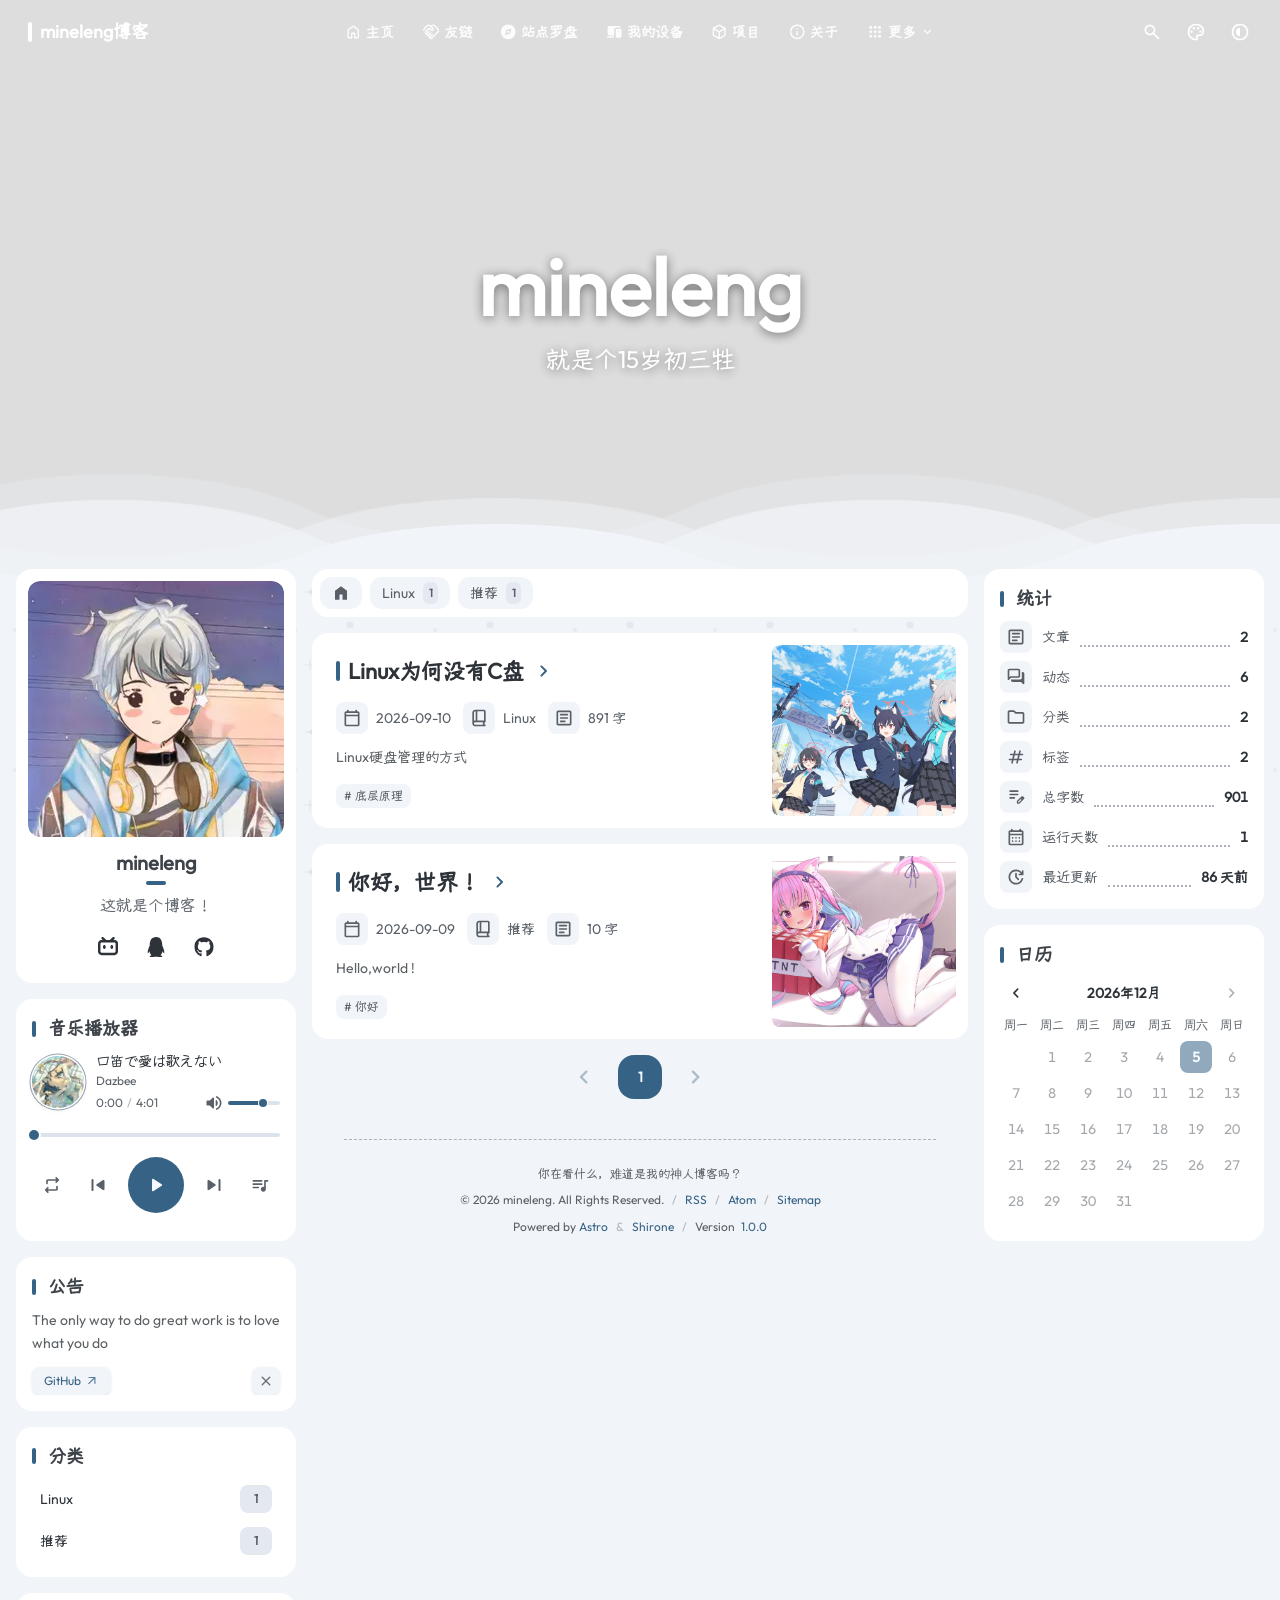
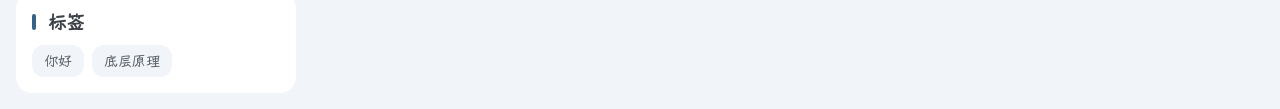
==== commit 341bc9af: "chore: update dist mcmineleng/blog-source@76c47d4522c9a52971db9c790f8ae3974fc9a297" ====
--- a/index.html
+++ b/index.html
@@ -135,7 +135,7 @@
 html.motion-reduced #m3e-texture-canvas {
 	animation: none !important;
 }
-</style><style>@font-face{font-family:Outfit-8b10f21ee7afb56d;src:url("/_astro/fonts/14637153c8739868.woff2") format("woff2");font-display:swap;unicode-range:U+0000-00FF,U+0131,U+0152-0153,U+02BB-02BC,U+02C6,U+02DA,U+02DC,U+0304,U+0308,U+0329,U+2000-206F,U+20AC,U+2122,U+2191,U+2193,U+2212,U+2215,U+FEFF,U+FFFD;font-weight:400;font-style:normal;}:root{--font-body:Outfit-8b10f21ee7afb56d;}</style><style>@font-face{font-family:"Yozai Medium-2795006b8a09caeb";src:url("/_astro/fonts/9494e45bf1968473.woff2") format("woff2");font-display:swap;font-weight:500;font-style:normal;}:root{--font-cjk:"Yozai Medium-2795006b8a09caeb";}</style><style>@font-face{font-family:"JetBrains Mono-ac9d1c33515fb79d";src:url("/_astro/fonts/cc5f60fd46e42cc9.woff2") format("woff2");font-display:swap;unicode-range:U+0000-00FF,U+0131,U+0152-0153,U+02BB-02BC,U+02C6,U+02DA,U+02DC,U+0304,U+0308,U+0329,U+2000-206F,U+20AC,U+2122,U+2191,U+2193,U+2212,U+2215,U+FEFF,U+FFFD;font-weight:400;font-style:normal;}@font-face{font-family:"JetBrains Mono-ac9d1c33515fb79d";src:url("/_astro/fonts/9161ee1cbda9cef9.woff2") format("woff2");font-display:swap;unicode-range:U+0000-00FF,U+0131,U+0152-0153,U+02BB-02BC,U+02C6,U+02DA,U+02DC,U+0304,U+0308,U+0329,U+2000-206F,U+20AC,U+2122,U+2191,U+2193,U+2212,U+2215,U+FEFF,U+FFFD;font-weight:400;font-style:italic;}@font-face{font-family:"JetBrains Mono-ac9d1c33515fb79d fallback: Arial";src:local("Arial");font-display:swap;font-weight:400;font-style:normal;size-adjust:134.5893%;ascent-override:75.7861%;descent-override:22.29%;line-gap-override:0%;}@font-face{font-family:"JetBrains Mono-ac9d1c33515fb79d fallback: Arial";src:local("Arial");font-display:swap;font-weight:400;font-style:italic;size-adjust:134.5893%;ascent-override:75.7861%;descent-override:22.29%;line-gap-override:0%;}:root{--font-mono:"JetBrains Mono-ac9d1c33515fb79d","JetBrains Mono-ac9d1c33515fb79d fallback: Arial",sans-serif;}</style><link rel="icon" href="/logo/icon.webp"><script>(function(){const DEFAULT_THEME = "auto";
+</style><style>@font-face{font-family:Outfit-8b10f21ee7afb56d;src:url("/_astro/fonts/14637153c8739868.woff2") format("woff2");font-display:swap;unicode-range:U+0000-00FF,U+0131,U+0152-0153,U+02BB-02BC,U+02C6,U+02DA,U+02DC,U+0304,U+0308,U+0329,U+2000-206F,U+20AC,U+2122,U+2191,U+2193,U+2212,U+2215,U+FEFF,U+FFFD;font-weight:400;font-style:normal;}:root{--font-body:Outfit-8b10f21ee7afb56d;}</style><style>@font-face{font-family:"Yozai Medium-2795006b8a09caeb";src:url("/_astro/fonts/9c795aa15581ff07.woff2") format("woff2");font-display:swap;font-weight:500;font-style:normal;}:root{--font-cjk:"Yozai Medium-2795006b8a09caeb";}</style><style>@font-face{font-family:"JetBrains Mono-ac9d1c33515fb79d";src:url("/_astro/fonts/cc5f60fd46e42cc9.woff2") format("woff2");font-display:swap;unicode-range:U+0000-00FF,U+0131,U+0152-0153,U+02BB-02BC,U+02C6,U+02DA,U+02DC,U+0304,U+0308,U+0329,U+2000-206F,U+20AC,U+2122,U+2191,U+2193,U+2212,U+2215,U+FEFF,U+FFFD;font-weight:400;font-style:normal;}@font-face{font-family:"JetBrains Mono-ac9d1c33515fb79d";src:url("/_astro/fonts/9161ee1cbda9cef9.woff2") format("woff2");font-display:swap;unicode-range:U+0000-00FF,U+0131,U+0152-0153,U+02BB-02BC,U+02C6,U+02DA,U+02DC,U+0304,U+0308,U+0329,U+2000-206F,U+20AC,U+2122,U+2191,U+2193,U+2212,U+2215,U+FEFF,U+FFFD;font-weight:400;font-style:italic;}@font-face{font-family:"JetBrains Mono-ac9d1c33515fb79d fallback: Arial";src:local("Arial");font-display:swap;font-weight:400;font-style:normal;size-adjust:134.5893%;ascent-override:75.7861%;descent-override:22.29%;line-gap-override:0%;}@font-face{font-family:"JetBrains Mono-ac9d1c33515fb79d fallback: Arial";src:local("Arial");font-display:swap;font-weight:400;font-style:italic;size-adjust:134.5893%;ascent-override:75.7861%;descent-override:22.29%;line-gap-override:0%;}:root{--font-mono:"JetBrains Mono-ac9d1c33515fb79d","JetBrains Mono-ac9d1c33515fb79d fallback: Arial",sans-serif;}</style><link rel="icon" href="/logo/icon.webp"><script>(function(){const DEFAULT_THEME = "auto";
 const LIGHT_MODE = "light";
 const DARK_MODE = "dark";
 const AUTO_MODE = "auto";
@@ -250,7 +250,7 @@
 document.addEventListener('swup:content:replace', bindSearchTriggers);
 })();</script></div></header><section id="banner-wrapper" class="banner-stage" aria-label="mineleng" data-copy-mode="home" data-context-motion="idle" data-desktop-images="[&quot;/_astro/1.BYNc7uBQ_egSfu.webp&quot;]" data-mobile-images="[&quot;/_astro/1.gBuj2H5F_Z1R50l1.webp&quot;]" data-carousel-enabled="true" data-carousel-interval="6000" data-carousel-fade-duration="1200" data-carousel-animation="ken-burns" style="--banner-fade-duration: 1200ms;" data-position="center" data-home-title="mineleng" data-home-subtitles="[&quot;就是个15岁初三牲&quot;,&quot;只有一点点本事&quot;,&quot;这个博客更新老慢了&quot;]" data-subtitle-typewriter-enabled="true" data-subtitle-typewriter-loop="true" data-subtitle-typewriter-speed="100" data-subtitle-typewriter-delete-speed="50" data-subtitle-typewriter-pause-time="2000" data-astro-cid-rziwwxwo><div class="banner-stage__media" aria-hidden="true" data-astro-cid-rziwwxwo><picture data-astro-cid-rziwwxwo><source media="(min-width: 1024px)" type="image/avif" srcset="/_astro/1.BYNc7uBQ_2iL6p0.avif 1280w, /_astro/1.BYNc7uBQ_fvU9P.avif 1600w, /_astro/1.BYNc7uBQ_Z1NWWIx.avif 1920w" sizes="100vw" data-astro-cid-rziwwxwo><source media="(min-width: 1024px)" type="image/webp" srcset="/_astro/1.BYNc7uBQ_M7tLL.webp 1280w, /_astro/1.BYNc7uBQ_Z1g7Gso.webp 1600w, /_astro/1.BYNc7uBQ_egSfu.webp 1920w" sizes="100vw" data-astro-cid-rziwwxwo><source media="(max-width: 1023.98px)" type="image/avif" srcset="/_astro/1.gBuj2H5F_Z1G9Y1v.avif 640w, /_astro/1.gBuj2H5F_xiwze.avif 828w, /_astro/1.gBuj2H5F_19RhtS.avif 1080w" sizes="100vw" data-astro-cid-rziwwxwo><source media="(max-width: 1023.98px)" type="image/webp" srcset="/_astro/1.gBuj2H5F_ZN5zh6.webp 640w, /_astro/1.gBuj2H5F_1qmVjD.webp 828w, /_astro/1.gBuj2H5F_Z1R50l1.webp 1080w" sizes="100vw" data-astro-cid-rziwwxwo><img class="banner-stage__image banner-stage__image--front banner-stage__image--active" src="/_astro/1.BYNc7uBQ_egSfu.webp" width="1920" height="1080" fetchpriority="high" loading="eager" decoding="async" alt="" style="object-position: center;" data-astro-cid-rziwwxwo></picture><img class="banner-stage__image banner-stage__image--back" alt="" data-astro-cid-rziwwxwo></div><div class="banner-stage__scrim" style="--banner-dim-opacity: 0.24" data-astro-cid-rziwwxwo></div><div class="banner-stage__copy banner-stage__copy--home" data-banner-home-copy data-astro-cid-rziwwxwo><h1 data-astro-cid-rziwwxwo>mineleng</h1><p aria-label="就是个15岁初三牲" data-subtitle-state="complete" data-astro-cid-rziwwxwo>就是个15岁初三牲</p></div><div class="banner-stage__copy banner-stage__copy--context" data-banner-context data-astro-cid-rziwwxwo><div class="banner-stage__context-title" data-banner-context-title data-astro-cid-rziwwxwo></div><div class="banner-stage__context-details" data-banner-context-details hidden data-astro-cid-rziwwxwo><span class="banner-stage__context-divider" aria-hidden="true" data-astro-cid-rziwwxwo></span><p data-banner-context-description hidden data-astro-cid-rziwwxwo></p><div class="banner-stage__context-meta" data-banner-context-meta hidden data-astro-cid-rziwwxwo><svg width="1em" height="1em" viewBox="0 0 24 24" aria-hidden="true" data-astro-cid-rziwwxwo="true" data-icon="material-symbols:calendar-today-rounded"><symbol id="ai:material-symbols:calendar-today-rounded"><path fill="currentColor" d="M5 22q-.825 0-1.412-.587T3 20V6q0-.825.588-1.412T5 4h1V3q0-.425.288-.712T7 2t.713.288T8 3v1h8V3q0-.425.288-.712T17 2t.713.288T18 3v1h1q.825 0 1.413.588T21 6v14q0 .825-.587 1.413T19 22zm0-2h14V10H5z"/></symbol><use href="#ai:material-symbols:calendar-today-rounded"></use></svg><time data-banner-context-date datetime data-astro-cid-rziwwxwo></time></div></div></div><div class="banner-waves" aria-hidden="true" data-astro-cid-yfeznfkc><svg viewBox="0 0 240 42" preserveAspectRatio="none" focusable="false" data-astro-cid-yfeznfkc><defs data-astro-cid-yfeznfkc><path id="shirone-banner-wave-a" d="M -768 18 C -752 4 -720 4 -704 18 C -688 32 -656 32 -640 18 C -624 4 -592 4 -576 18 C -560 32 -528 32 -512 18 C -496 4 -464 4 -448 18 C -432 32 -400 32 -384 18 C -368 4 -336 4 -320 18 C -304 32 -272 32 -256 18 C -240 4 -208 4 -192 18 C -176 32 -144 32 -128 18 C -112 4 -80 4 -64 18 C -48 32 -16 32 0 18 C 16 4 48 4 64 18 C 80 32 112 32 128 18 C 144 4 176 4 192 18 C 208 32 240 32 256 18 C 272 4 304 4 320 18 C 336 32 368 32 384 18 C 400 4 432 4 448 18 C 464 32 496 32 512 18 C 528 4 560 4 576 18 C 592 32 624 32 640 18 C 656 4 688 4 704 18 C 720 32 752 32 768 18 C 784 4 816 4 832 18 C 848 32 880 32 896 18 C 912 4 944 4 960 18 C 976 32 1008 32 1024 18 V 60 H -768 Z" data-astro-cid-yfeznfkc></path><path id="shirone-banner-wave-b" d="M -768 20 C -752 32 -720 32 -704 20 C -688 8 -656 8 -640 20 C -624 32 -592 32 -576 20 C -560 8 -528 8 -512 20 C -496 32 -464 32 -448 20 C -432 8 -400 8 -384 20 C -368 32 -336 32 -320 20 C -304 8 -272 8 -256 20 C -240 32 -208 32 -192 20 C -176 8 -144 8 -128 20 C -112 32 -80 32 -64 20 C -48 8 -16 8 0 20 C 16 32 48 32 64 20 C 80 8 112 8 128 20 C 144 32 176 32 192 20 C 208 8 240 8 256 20 C 272 32 304 32 320 20 C 336 8 368 8 384 20 C 400 32 432 32 448 20 C 464 8 496 8 512 20 C 528 32 560 32 576 20 C 592 8 624 8 640 20 C 656 32 688 32 704 20 C 720 8 752 8 768 20 C 784 32 816 32 832 20 C 848 8 880 8 896 20 C 912 32 944 32 960 20 C 976 8 1008 8 1024 20 V 60 H -768 Z" data-astro-cid-yfeznfkc></path></defs><g class="banner-waves__layers" data-astro-cid-yfeznfkc><use href="#shirone-banner-wave-a" class="banner-waves__layer banner-waves__layer--haze" data-astro-cid-yfeznfkc></use><use href="#shirone-banner-wave-b" class="banner-waves__layer banner-waves__layer--far" data-astro-cid-yfeznfkc></use><use href="#shirone-banner-wave-a" class="banner-waves__layer banner-waves__layer--middle" data-astro-cid-yfeznfkc></use><use href="#shirone-banner-wave-b" class="banner-waves__layer banner-waves__layer--near" data-astro-cid-yfeznfkc></use></g></svg></div></section><script type="module" src="/_astro/BannerStage.astro_astro_type_script_index_0_lang.BuZ23KQP.js"></script><div id="main-layout" class="absolute w-full z-30 pointer-events-none"><!-- The pointer-events-none here prevent blocking the click event of the TOC --><div class="relative max-w-[var(--page-width)] mx-auto pointer-events-auto"><div id="main-grid" class="transition duration-[var(--m3e-duration-long)] w-full left-0 right-0 grid grid-rows-[auto_1fr_auto] lg:grid-rows-[auto] mx-auto gap-4 px-2 md:px-4 grid-cols-1 lg:grid-cols-[var(--sidebar-width)_1fr] xl:grid-cols-[var(--sidebar-width)_1fr_var(--sidebar-width)]"><aside id="sidebar" aria-label="侧栏" class="mb-4 row-start-2 row-end-3 col-span-2 lg:row-start-1 lg:row-end-2 lg:col-span-1 lg:max-w-[var(--sidebar-width)] onload-animation lg:col-start-1 w-full lg:h-full" data-astro-cid-mdweaetd><div data-sidebar-group class="flex flex-col w-full gap-4 mb-4" data-astro-cid-mdweaetd><div data-sidebar-pages class="sidebar-widget" data-astro-cid-mdweaetd><div><script>(()=>{var e=async t=>{await(await t())()};(self.Astro||(self.Astro={})).load=e;window.dispatchEvent(new Event("astro:load"));})();</script><!--[--><!--[-1--><div class="m3-card m3-card--filled p-3 svelte-1qh1w4o" style="--m3-card-bg: var(--card-bg); --m3-card-radius: var(--shape-corner-l)"><a aria-label="Go to About Page" href="/about/" class="group block relative mx-auto mt-1 lg:mx-0 lg:mt-0 mb-3
        max-w-[12rem] lg:max-w-none overflow-hidden rounded-xl active:scale-95"><div class="absolute transition pointer-events-none group-hover:bg-black/30 group-active:bg-black/50
-        w-full h-full z-50 flex items-center justify-center"><svg width="1.13em" height="1em" viewBox="0 0 576 512" class="transition opacity-0 scale-90 group-hover:scale-100 group-hover:opacity-100 text-white text-5xl" data-icon="fa6-regular:address-card"><symbol id="ai:fa6-regular:address-card"><path fill="currentColor" d="M512 80c8.8 0 16 7.2 16 16v320c0 8.8-7.2 16-16 16H64c-8.8 0-16-7.2-16-16V96c0-8.8 7.2-16 16-16zM64 32C28.7 32 0 60.7 0 96v320c0 35.3 28.7 64 64 64h448c35.3 0 64-28.7 64-64V96c0-35.3-28.7-64-64-64zm144 224a64 64 0 1 0 0-128a64 64 0 1 0 0 128m-32 32c-44.2 0-80 35.8-80 80c0 8.8 7.2 16 16 16h192c8.8 0 16-7.2 16-16c0-44.2-35.8-80-80-80zm200-144c-13.3 0-24 10.7-24 24s10.7 24 24 24h80c13.3 0 24-10.7 24-24s-10.7-24-24-24zm0 96c-13.3 0-24 10.7-24 24s10.7 24 24 24h80c13.3 0 24-10.7 24-24s-10.7-24-24-24z"/></symbol><use href="#ai:fa6-regular:address-card"></use></svg></div><!--[--><div class="m3-avatar m3-avatar--rounded mx-auto lg:!w-full svelte-1ignagu" style="--m3e-avatar-size: 176px" role="img" aria-label="Profile Image of the Author"><!--[0--><img src="/_astro/avatar.DJ3n-a_W_Z2aLzga.webp" srcset="/_astro/avatar.DJ3n-a_W_1LcDtI.webp 128w, /_astro/avatar.DJ3n-a_W_Z2aLzga.webp 256w, /_astro/avatar.DJ3n-a_W_Z12yEc7.webp 384w, /_astro/avatar.DJ3n-a_W_Z7xC3X.webp 512w" sizes="(min-width: 1024px) 256px, 176px" width="1080" height="1080" alt="Profile Image of the Author" loading="lazy" decoding="async" class="svelte-1ignagu" onerror="this.__e=event"/><!--]--></div><!--]--></a><div class="px-2"><div class="font-bold text-xl text-center mb-1 text-90 transition">mineleng</div><div class="h-1 w-5 bg-[var(--primary)] mx-auto rounded-full mb-2 transition"></div><div class="text-center text-50 mb-2.5 transition">这就是个博客！</div><div class="flex flex-wrap gap-2 justify-center mb-1"><astro-island uid="Z1LiUHo" component-url="/_astro/Tooltip.CZ2rSsP_.js" component-export="default" renderer-url="/_astro/client.svelte.DfeZY-Hs.js" props="{&quot;label&quot;:[0,&quot;哔哩哔哩&quot;],&quot;placement&quot;:[0,&quot;top&quot;]}" ssr client="load" opts="{&quot;name&quot;:&quot;Tooltip&quot;,&quot;value&quot;:true}" await-children><!--[--><span class="m3-tooltip  svelte-19pb5a5"><astro-slot><!--[--><!--[0--><a href="https://space.bilibili.com/3546582538520784" target="_blank" rel="me" class="m3-icon-button m3-icon-button--standard m3-icon-button--small m3-icon-button--round m3-state-layer  svelte-1f9wkzm" aria-label="哔哩哔哩"><!--[1--><svg width="1em" height="1em" viewBox="0 0 512 512" class="text-[1.5rem]" data-icon="fa6-brands:bilibili"><symbol id="ai:fa6-brands:bilibili"><path fill="currentColor" d="M488.6 104.1c16.7 18.1 24.4 39.7 23.3 65.7v202.4c-.4 26.4-9.2 48.1-26.5 65.1c-17.2 17-39.1 25.9-65.5 26.7H92.02c-26.45-.8-48.21-9.8-65.28-27.2C9.682 419.4.767 396.5 0 368.2V169.8c.767-26 9.682-47.6 26.74-65.7C43.81 87.75 65.57 78.77 92.02 78h29.38L96.05 52.19c-5.75-5.73-8.63-13-8.63-21.79c0-8.8 2.88-16.06 8.63-21.797C101.8 2.868 109.1 0 117.9 0q13.2 0 21.9 8.603L213.1 78h88l74.5-69.397C381.7 2.868 389.2 0 398 0q13.2 0 21.9 8.603c5.7 5.737 8.6 12.997 8.6 21.797c0 8.79-2.9 16.06-8.6 21.79L394.6 78h29.3c26.4.77 48 9.75 64.7 26.1m-38.8 69.7c-.4-9.6-3.7-17.4-10.7-23.5c-5.2-6.1-14-9.4-22.7-9.8H96.05c-9.59.4-17.45 3.7-23.58 9.8c-6.14 6.1-9.4 13.9-9.78 23.5v194.4c0 9.2 3.26 17 9.78 23.5s14.38 9.8 23.58 9.8H416.4c9.2 0 17-3.3 23.3-9.8s9.7-14.3 10.1-23.5zm-264.3 42.7c6.3 6.3 9.7 14.1 10.1 23.2V273c-.4 9.2-3.7 16.9-9.8 23.2c-6.2 6.3-14 9.5-23.6 9.5s-17.5-3.2-23.6-9.5s-9.4-14-9.8-23.2v-33.3c.4-9.1 3.8-16.9 10.1-23.2s13.2-9.6 23.3-10c9.2.4 17 3.7 23.3 10m191.5 0c6.3 6.3 9.7 14.1 10.1 23.2V273c-.4 9.2-3.7 16.9-9.8 23.2s-14 9.5-23.6 9.5s-17.4-3.2-23.6-9.5c-7-6.3-9.4-14-9.7-23.2v-33.3c.3-9.1 3.7-16.9 10-23.2s14.1-9.6 23.3-10c9.2.4 17 3.7 23.3 10"/></symbol><use href="#ai:fa6-brands:bilibili"></use></svg><!----><!--]--></a><!--]--><!--]--></astro-slot><!----></span> <span class="m3-tooltip__tip m3-tooltip__tip--plain m3-tooltip__tip--bottom svelte-19pb5a5" id="m3e-tooltip-577fwsj" role="tooltip" aria-hidden="true" style="left: 0px; top: 0px;"><!--[-1-->哔哩哔哩<!--]--></span><!--]--><!--astro:end--></astro-island><astro-island uid="2luxk6" component-url="/_astro/Tooltip.CZ2rSsP_.js" component-export="default" renderer-url="/_astro/client.svelte.DfeZY-Hs.js" props="{&quot;label&quot;:[0,&quot;QQ&quot;],&quot;placement&quot;:[0,&quot;top&quot;]}" ssr client="load" opts="{&quot;name&quot;:&quot;Tooltip&quot;,&quot;value&quot;:true}" await-children><!--[--><span class="m3-tooltip  svelte-19pb5a5"><astro-slot><!--[--><!--[0--><a href="https://qm.qq.com/q/gRpl5tyK7S" target="_blank" rel="me" class="m3-icon-button m3-icon-button--standard m3-icon-button--small m3-icon-button--round m3-state-layer  svelte-1f9wkzm" aria-label="QQ"><!--[1--><svg width="0.88em" height="1em" viewBox="0 0 448 512" class="text-[1.5rem]" data-icon="fa6-brands:qq"><symbol id="ai:fa6-brands:qq"><path fill="currentColor" d="M433.754 420.445c-11.526 1.393-44.86-52.741-44.86-52.741c0 31.345-16.136 72.247-51.051 101.786c16.842 5.192 54.843 19.167 45.803 34.421c-7.316 12.343-125.51 7.881-159.632 4.037c-34.122 3.844-152.316 8.306-159.632-4.037c-9.045-15.25 28.918-29.214 45.783-34.415c-34.92-29.539-51.059-70.445-51.059-101.792c0 0-33.334 54.134-44.859 52.741c-5.37-.65-12.424-29.644 9.347-99.704c10.261-33.024 21.995-60.478 40.144-105.779C60.683 98.063 108.982.006 224 0c113.737.006 163.156 96.133 160.264 214.963c18.118 45.223 29.912 72.85 40.144 105.778c21.768 70.06 14.716 99.053 9.346 99.704"/></symbol><use href="#ai:fa6-brands:qq"></use></svg><!----><!--]--></a><!--]--><!--]--></astro-slot><!----></span> <span class="m3-tooltip__tip m3-tooltip__tip--plain m3-tooltip__tip--bottom svelte-19pb5a5" id="m3e-tooltip-v2wksta" role="tooltip" aria-hidden="true" style="left: 0px; top: 0px;"><!--[-1-->QQ<!--]--></span><!--]--><!--astro:end--></astro-island><astro-island uid="Z2wlASc" component-url="/_astro/Tooltip.CZ2rSsP_.js" component-export="default" renderer-url="/_astro/client.svelte.DfeZY-Hs.js" props="{&quot;label&quot;:[0,&quot;GitHub&quot;],&quot;placement&quot;:[0,&quot;top&quot;]}" ssr client="load" opts="{&quot;name&quot;:&quot;Tooltip&quot;,&quot;value&quot;:true}" await-children><!--[--><span class="m3-tooltip  svelte-19pb5a5"><astro-slot><!--[--><!--[0--><a href="https://github.com/mcmineleng" target="_blank" rel="me" class="m3-icon-button m3-icon-button--standard m3-icon-button--small m3-icon-button--round m3-state-layer  svelte-1f9wkzm" aria-label="GitHub"><!--[1--><svg width="0.97em" height="1em" viewBox="0 0 496 512" class="text-[1.5rem]" data-icon="fa6-brands:github"><use href="#ai:fa6-brands:github"></use></svg><!----><!--]--></a><!--]--><!--]--></astro-slot><!----></span> <span class="m3-tooltip__tip m3-tooltip__tip--plain m3-tooltip__tip--bottom svelte-19pb5a5" id="m3e-tooltip-cogp5js" role="tooltip" aria-hidden="true" style="left: 0px; top: 0px;"><!--[-1-->GitHub<!--]--></span><!--]--><!--astro:end--></astro-island></div></div><!----></div><!--]--><!--]--></div></div><div data-sidebar-pages class="sidebar-widget" data-astro-cid-mdweaetd><style>.music-player {
+        w-full h-full z-50 flex items-center justify-center"><svg width="1.13em" height="1em" viewBox="0 0 576 512" class="transition opacity-0 scale-90 group-hover:scale-100 group-hover:opacity-100 text-white text-5xl" data-icon="fa6-regular:address-card"><symbol id="ai:fa6-regular:address-card"><path fill="currentColor" d="M512 80c8.8 0 16 7.2 16 16v320c0 8.8-7.2 16-16 16H64c-8.8 0-16-7.2-16-16V96c0-8.8 7.2-16 16-16zM64 32C28.7 32 0 60.7 0 96v320c0 35.3 28.7 64 64 64h448c35.3 0 64-28.7 64-64V96c0-35.3-28.7-64-64-64zm144 224a64 64 0 1 0 0-128a64 64 0 1 0 0 128m-32 32c-44.2 0-80 35.8-80 80c0 8.8 7.2 16 16 16h192c8.8 0 16-7.2 16-16c0-44.2-35.8-80-80-80zm200-144c-13.3 0-24 10.7-24 24s10.7 24 24 24h80c13.3 0 24-10.7 24-24s-10.7-24-24-24zm0 96c-13.3 0-24 10.7-24 24s10.7 24 24 24h80c13.3 0 24-10.7 24-24s-10.7-24-24-24z"/></symbol><use href="#ai:fa6-regular:address-card"></use></svg></div><!--[--><div class="m3-avatar m3-avatar--rounded mx-auto lg:!w-full svelte-1ignagu" style="--m3e-avatar-size: 176px" role="img" aria-label="Profile Image of the Author"><!--[0--><img src="/_astro/avatar.DJ3n-a_W_Z2aLzga.webp" srcset="/_astro/avatar.DJ3n-a_W_1LcDtI.webp 128w, /_astro/avatar.DJ3n-a_W_Z2aLzga.webp 256w, /_astro/avatar.DJ3n-a_W_Z12yEc7.webp 384w, /_astro/avatar.DJ3n-a_W_Z7xC3X.webp 512w" sizes="(min-width: 1024px) 256px, 176px" width="1080" height="1080" alt="Profile Image of the Author" loading="lazy" decoding="async" class="svelte-1ignagu" onerror="this.__e=event"/><!--]--></div><!--]--></a><div class="px-2"><div class="font-bold text-xl text-center mb-1 text-90 transition">mineleng</div><div class="h-1 w-5 bg-[var(--primary)] mx-auto rounded-full mb-2 transition"></div><div class="text-center text-50 mb-2.5 transition">这就是个博客！</div><div class="flex flex-wrap gap-2 justify-center mb-1"><astro-island uid="cYONM" component-url="/_astro/Tooltip.CZ2rSsP_.js" component-export="default" renderer-url="/_astro/client.svelte.DfeZY-Hs.js" props="{&quot;label&quot;:[0,&quot;哔哩哔哩&quot;],&quot;placement&quot;:[0,&quot;top&quot;]}" ssr client="load" opts="{&quot;name&quot;:&quot;Tooltip&quot;,&quot;value&quot;:true}" await-children><!--[--><span class="m3-tooltip  svelte-19pb5a5"><astro-slot><!--[--><!--[0--><a href="https://space.bilibili.com/3546582538520784" target="_blank" rel="me" class="m3-icon-button m3-icon-button--standard m3-icon-button--small m3-icon-button--round m3-state-layer  svelte-1f9wkzm" aria-label="哔哩哔哩"><!--[1--><svg width="1em" height="1em" viewBox="0 0 512 512" class="text-[1.5rem]" data-icon="fa6-brands:bilibili"><symbol id="ai:fa6-brands:bilibili"><path fill="currentColor" d="M488.6 104.1c16.7 18.1 24.4 39.7 23.3 65.7v202.4c-.4 26.4-9.2 48.1-26.5 65.1c-17.2 17-39.1 25.9-65.5 26.7H92.02c-26.45-.8-48.21-9.8-65.28-27.2C9.682 419.4.767 396.5 0 368.2V169.8c.767-26 9.682-47.6 26.74-65.7C43.81 87.75 65.57 78.77 92.02 78h29.38L96.05 52.19c-5.75-5.73-8.63-13-8.63-21.79c0-8.8 2.88-16.06 8.63-21.797C101.8 2.868 109.1 0 117.9 0q13.2 0 21.9 8.603L213.1 78h88l74.5-69.397C381.7 2.868 389.2 0 398 0q13.2 0 21.9 8.603c5.7 5.737 8.6 12.997 8.6 21.797c0 8.79-2.9 16.06-8.6 21.79L394.6 78h29.3c26.4.77 48 9.75 64.7 26.1m-38.8 69.7c-.4-9.6-3.7-17.4-10.7-23.5c-5.2-6.1-14-9.4-22.7-9.8H96.05c-9.59.4-17.45 3.7-23.58 9.8c-6.14 6.1-9.4 13.9-9.78 23.5v194.4c0 9.2 3.26 17 9.78 23.5s14.38 9.8 23.58 9.8H416.4c9.2 0 17-3.3 23.3-9.8s9.7-14.3 10.1-23.5zm-264.3 42.7c6.3 6.3 9.7 14.1 10.1 23.2V273c-.4 9.2-3.7 16.9-9.8 23.2c-6.2 6.3-14 9.5-23.6 9.5s-17.5-3.2-23.6-9.5s-9.4-14-9.8-23.2v-33.3c.4-9.1 3.8-16.9 10.1-23.2s13.2-9.6 23.3-10c9.2.4 17 3.7 23.3 10m191.5 0c6.3 6.3 9.7 14.1 10.1 23.2V273c-.4 9.2-3.7 16.9-9.8 23.2s-14 9.5-23.6 9.5s-17.4-3.2-23.6-9.5c-7-6.3-9.4-14-9.7-23.2v-33.3c.3-9.1 3.7-16.9 10-23.2s14.1-9.6 23.3-10c9.2.4 17 3.7 23.3 10"/></symbol><use href="#ai:fa6-brands:bilibili"></use></svg><!----><!--]--></a><!--]--><!--]--></astro-slot><!----></span> <span class="m3-tooltip__tip m3-tooltip__tip--plain m3-tooltip__tip--bottom svelte-19pb5a5" id="m3e-tooltip-hotkxmd" role="tooltip" aria-hidden="true" style="left: 0px; top: 0px;"><!--[-1-->哔哩哔哩<!--]--></span><!--]--><!--astro:end--></astro-island><astro-island uid="ZazCel" component-url="/_astro/Tooltip.CZ2rSsP_.js" component-export="default" renderer-url="/_astro/client.svelte.DfeZY-Hs.js" props="{&quot;label&quot;:[0,&quot;QQ&quot;],&quot;placement&quot;:[0,&quot;top&quot;]}" ssr client="load" opts="{&quot;name&quot;:&quot;Tooltip&quot;,&quot;value&quot;:true}" await-children><!--[--><span class="m3-tooltip  svelte-19pb5a5"><astro-slot><!--[--><!--[0--><a href="https://qm.qq.com/q/gRpl5tyK7S" target="_blank" rel="me" class="m3-icon-button m3-icon-button--standard m3-icon-button--small m3-icon-button--round m3-state-layer  svelte-1f9wkzm" aria-label="QQ"><!--[1--><svg width="0.88em" height="1em" viewBox="0 0 448 512" class="text-[1.5rem]" data-icon="fa6-brands:qq"><symbol id="ai:fa6-brands:qq"><path fill="currentColor" d="M433.754 420.445c-11.526 1.393-44.86-52.741-44.86-52.741c0 31.345-16.136 72.247-51.051 101.786c16.842 5.192 54.843 19.167 45.803 34.421c-7.316 12.343-125.51 7.881-159.632 4.037c-34.122 3.844-152.316 8.306-159.632-4.037c-9.045-15.25 28.918-29.214 45.783-34.415c-34.92-29.539-51.059-70.445-51.059-101.792c0 0-33.334 54.134-44.859 52.741c-5.37-.65-12.424-29.644 9.347-99.704c10.261-33.024 21.995-60.478 40.144-105.779C60.683 98.063 108.982.006 224 0c113.737.006 163.156 96.133 160.264 214.963c18.118 45.223 29.912 72.85 40.144 105.778c21.768 70.06 14.716 99.053 9.346 99.704"/></symbol><use href="#ai:fa6-brands:qq"></use></svg><!----><!--]--></a><!--]--><!--]--></astro-slot><!----></span> <span class="m3-tooltip__tip m3-tooltip__tip--plain m3-tooltip__tip--bottom svelte-19pb5a5" id="m3e-tooltip-6jh3g7a" role="tooltip" aria-hidden="true" style="left: 0px; top: 0px;"><!--[-1-->QQ<!--]--></span><!--]--><!--astro:end--></astro-island><astro-island uid="Z1p0Iqf" component-url="/_astro/Tooltip.CZ2rSsP_.js" component-export="default" renderer-url="/_astro/client.svelte.DfeZY-Hs.js" props="{&quot;label&quot;:[0,&quot;GitHub&quot;],&quot;placement&quot;:[0,&quot;top&quot;]}" ssr client="load" opts="{&quot;name&quot;:&quot;Tooltip&quot;,&quot;value&quot;:true}" await-children><!--[--><span class="m3-tooltip  svelte-19pb5a5"><astro-slot><!--[--><!--[0--><a href="https://github.com/mcmineleng" target="_blank" rel="me" class="m3-icon-button m3-icon-button--standard m3-icon-button--small m3-icon-button--round m3-state-layer  svelte-1f9wkzm" aria-label="GitHub"><!--[1--><svg width="0.97em" height="1em" viewBox="0 0 496 512" class="text-[1.5rem]" data-icon="fa6-brands:github"><use href="#ai:fa6-brands:github"></use></svg><!----><!--]--></a><!--]--><!--]--></astro-slot><!----></span> <span class="m3-tooltip__tip m3-tooltip__tip--plain m3-tooltip__tip--bottom svelte-19pb5a5" id="m3e-tooltip-mhoehlp" role="tooltip" aria-hidden="true" style="left: 0px; top: 0px;"><!--[-1-->GitHub<!--]--></span><!--]--><!--astro:end--></astro-island></div></div><!----></div><!--]--><!--]--></div></div><div data-sidebar-pages class="sidebar-widget" data-astro-cid-mdweaetd><style>.music-player {
   min-width: 0;
   display: flex;
   flex-direction: column;
@@ -783,7 +783,7 @@
     transform: scale(1);
   }
 }
-</style><widget-layout data-id="sidebar-music-player" data-is-collapsed="undefined" style="undefined; " data-astro-cid-w3nhkpix="true"><!--[--><!--[-1--><div class="m3-card m3-card--filled pb-4 svelte-1qh1w4o" style="--m3-card-bg: var(--card-bg); --m3-card-radius: var(--shape-corner-l)"><div class="font-bold transition text-lg text-90 relative ml-8 mt-4 mb-2" style="" data-astro-cid-w3nhkpix><!--[--><span class="m3-accent-bar m3-accent-bar--small absolute -left-4 top-[5.5px] svelte-1oe40yy" aria-hidden="true"></span><!--]-->音乐播放器</div><div id="sidebar-music-player" class="collapse-wrapper px-4 overflow-hidden" style="" data-astro-cid-w3nhkpix><astro-island uid="Z1rSueh" component-url="/_astro/MusicSidebarClient.C6ZPfcj7.js" component-export="default" renderer-url="/_astro/client.svelte.DfeZY-Hs.js" props="{&quot;options&quot;:[0,{&quot;provider&quot;:[0,&quot;mixed&quot;],&quot;playlist&quot;:[1,[[0,{&quot;id&quot;:[0,&quot;dazbee&quot;],&quot;title&quot;:[0,&quot;口笛で愛は歌えない&quot;],&quot;source&quot;:[0,&quot;/assets/music/url/dazbee.mp3&quot;],&quot;artist&quot;:[0,&quot;Dazbee&quot;],&quot;cover&quot;:[0,&quot;/_astro/dazbee.Ck4Hukb1_ZkD5Vu.webp&quot;],&quot;duration&quot;:[0,241],&quot;coverSrcset&quot;:[0,&quot;/_astro/dazbee.Ck4Hukb1_1zWLrG.webp 64w, /_astro/dazbee.Ck4Hukb1_ZkD5Vu.webp 128w&quot;],&quot;coverSizes&quot;:[0,&quot;52px&quot;],&quot;coverWidth&quot;:[0,240],&quot;coverHeight&quot;:[0,237]}],[0,{&quot;id&quot;:[0,&quot;hitori&quot;],&quot;title&quot;:[0,&quot;ひとり上手&quot;],&quot;source&quot;:[0,&quot;/assets/music/url/hitori.mp3&quot;],&quot;artist&quot;:[0,&quot;Kaya&quot;],&quot;cover&quot;:[0,&quot;/_astro/hitori.DYBDyoI1_2vAlvo.webp&quot;],&quot;duration&quot;:[0,253],&quot;coverSrcset&quot;:[0,&quot;/_astro/hitori.DYBDyoI1_Z1e72Ba.webp 64w, /_astro/hitori.DYBDyoI1_2vAlvo.webp 128w&quot;],&quot;coverSizes&quot;:[0,&quot;52px&quot;],&quot;coverWidth&quot;:[0,130],&quot;coverHeight&quot;:[0,130]}],[0,{&quot;id&quot;:[0,&quot;xryx&quot;],&quot;title&quot;:[0,&quot;眩耀夜行&quot;],&quot;source&quot;:[0,&quot;/assets/music/url/xryx.mp3&quot;],&quot;artist&quot;:[0,&quot;スリーズブーケ&quot;],&quot;cover&quot;:[0,&quot;/_astro/xryx.BynEIvPj_14YQjT.webp&quot;],&quot;duration&quot;:[0,245],&quot;coverSrcset&quot;:[0,&quot;/_astro/xryx.BynEIvPj_2kWbw8.webp 64w, /_astro/xryx.BynEIvPj_14YQjT.webp 128w&quot;],&quot;coverSizes&quot;:[0,&quot;52px&quot;],&quot;coverWidth&quot;:[0,500],&quot;coverHeight&quot;:[0,500]}],[0,{&quot;id&quot;:[0,&quot;cl&quot;],&quot;title&quot;:[0,&quot;春雷の頃&quot;],&quot;source&quot;:[0,&quot;/assets/music/url/cl.mp3&quot;],&quot;artist&quot;:[0,&quot;22/7&quot;],&quot;cover&quot;:[0,&quot;/_astro/cl.CmIDm8LQ_ZugKW3.webp&quot;],&quot;duration&quot;:[0,242],&quot;coverSrcset&quot;:[0,&quot;/_astro/cl.CmIDm8LQ_2nCj4J.webp 64w, /_astro/cl.CmIDm8LQ_ZugKW3.webp 128w&quot;],&quot;coverSizes&quot;:[0,&quot;52px&quot;],&quot;coverWidth&quot;:[0,130],&quot;coverHeight&quot;:[0,130]}]]],&quot;meting&quot;:[0,{&quot;server&quot;:[0,&quot;netease&quot;],&quot;type&quot;:[0,&quot;playlist&quot;],&quot;id&quot;:[0,&quot;14164869977&quot;]}],&quot;defaultVolume&quot;:[0,0.7],&quot;defaultMode&quot;:[0,&quot;sequence&quot;]}],&quot;labels&quot;:[0,{&quot;previous&quot;:[0,&quot;上一曲&quot;],&quot;play&quot;:[0,&quot;播放&quot;],&quot;pause&quot;:[0,&quot;暂停&quot;],&quot;next&quot;:[0,&quot;下一曲&quot;],&quot;mute&quot;:[0,&quot;静音&quot;],&quot;unmute&quot;:[0,&quot;取消静音&quot;],&quot;playbackMode&quot;:[0,&quot;播放模式&quot;],&quot;modeSequence&quot;:[0,&quot;顺序播放&quot;],&quot;modeRepeatOne&quot;:[0,&quot;单曲循环&quot;],&quot;modeShuffle&quot;:[0,&quot;随机播放&quot;],&quot;progress&quot;:[0,&quot;播放进度：{current} / {duration}&quot;],&quot;volume&quot;:[0,&quot;音量：{volume}&quot;],&quot;showPlaylist&quot;:[0,&quot;显示播放列表&quot;],&quot;hidePlaylist&quot;:[0,&quot;隐藏播放列表&quot;],&quot;empty&quot;:[0,&quot;播放列表暂无歌曲&quot;],&quot;loading&quot;:[0,&quot;正在加载音乐...&quot;],&quot;nowPlaying&quot;:[0,&quot;正在播放：{title}&quot;],&quot;errors&quot;:[0,{&quot;empty-playlist&quot;:[0,&quot;播放列表为空&quot;],&quot;source-unavailable&quot;:[0,&quot;该音源不可用&quot;],&quot;autoplay-blocked&quot;:[0,&quot;自动播放受限，请点击播放按钮开始&quot;],&quot;invalid-track&quot;:[0,&quot;歌曲信息无效&quot;]}]}]}" ssr client="load" opts="{&quot;name&quot;:&quot;MusicSidebarClient&quot;,&quot;value&quot;:true}" await-children><!--[--><div class="music-player" data-music-player=""><div class="music-player__track"><div class="music-player__cover"><!--[0--><img src="/_astro/dazbee.Ck4Hukb1_ZkD5Vu.webp" srcset="/_astro/dazbee.Ck4Hukb1_1zWLrG.webp 64w, /_astro/dazbee.Ck4Hukb1_ZkD5Vu.webp 128w" sizes="52px" width="240" height="237" alt="" loading="lazy" decoding="async"/><!--]--></div> <div class="music-player__metadata"><strong title="口笛で愛は歌えない">口笛で愛は歌えない</strong> <span title="Dazbee">Dazbee</span> <div class="music-player__submeta"><div class="music-player__time-display" aria-hidden="true"><span>0:00</span> <span class="music-player__time-separator">/</span> <span>4:01</span></div> <div class="music-player__volume-inline"><span class="m3-tooltip  svelte-19pb5a5"><!--[-1--><button type="button" class="m3-icon-button m3-icon-button--standard m3-icon-button--xsmall m3-icon-button--round m3-state-layer  svelte-1f9wkzm" aria-label="静音" aria-pressed="false"><!--[0--><span class="m3-icon-button__icon svelte-1f9wkzm" aria-hidden="true"><!--[0--><!--[0--><svg xmlns="http://www.w3.org/2000/svg" aria-hidden="true" role="img" width="1em" height="1em" viewBox="0 0 24 24"><!----><path fill="currentColor" d="M19 11.975q0-2.075-1.1-3.787t-2.95-2.563q-.375-.175-.55-.537t-.05-.738q.15-.4.538-.575t.787 0Q18.1 4.85 19.55 7.063T21 11.974t-1.45 4.913t-3.875 3.287q-.4.175-.788 0t-.537-.575q-.125-.375.05-.737t.55-.538q1.85-.85 2.95-2.562t1.1-3.788M7 15H4q-.425 0-.712-.288T3 14v-4q0-.425.288-.712T4 9h3l3.3-3.3q.475-.475 1.088-.213t.612.938v11.15q0 .675-.612.938T10.3 18.3zm9.5-3q0 1.05-.475 1.988t-1.25 1.537q-.25.15-.513.013T14 15.1V8.85q0-.3.263-.437t.512.012q.775.625 1.25 1.575t.475 2"/><!----></svg><!--]--><!--]--><!----></span><!--]--></button><!--]--><!----></span> <span class="m3-tooltip__tip m3-tooltip__tip--plain m3-tooltip__tip--bottom svelte-19pb5a5" id="m3e-tooltip-z0iyouj" role="tooltip" aria-hidden="true" style="left: 0px; top: 0px;"><!--[-1-->静音<!--]--></span><!----> <div class="music-player__volume-slider-wrap"><input type="range" min="0" max="1" step="0.01" value="0.7" aria-label="音量：70" class="music-player__volume-slider" style="--vol-pct: 70%"/></div></div></div></div></div> <div class="music-player__progress"><div class="music-player__progress-control"><!--[0--><div class="m3-progress m3-progress--linear m3-progress--wavy music-player__progress-visual svelte-vcepjm" role="progressbar" aria-hidden="true" aria-label="播放进度：0:00 / 4:01" aria-valuenow="0" aria-valuemin="0" aria-valuemax="100" style="--pi-color: var(--primary); --pi-track: var(--surface-container-highest); --pi-wave-dur: 1000ms; --pi-wave-shift: -40px"><!--[0--><svg class="m3-progress__wavy-svg svelte-vcepjm" viewBox="0 0 240 10" width="100%" height="10"><defs class="svelte-vcepjm"><clipPath id="pi-wavy-clip-4xo8xaw" class="svelte-vcepjm"><rect x="0" y="0" width="2" height="10" class="svelte-vcepjm"></rect></clipPath></defs><!--[0--><line x1="8" x2="238" y1="5" y2="5" stroke="var(--surface-container-highest)" stroke-width="4" stroke-linecap="round" class="svelte-vcepjm"></line><!--]--><!--[-1--><!--]--></svg><!--[-1--><!--]--><!--[0--><span class="m3-progress__thumb svelte-vcepjm" style="left: 2px" aria-hidden="true"></span><!--]--><!--]--></div><!--]--><!----> <input type="range" min="0" max="241" step="0.1" value="0" aria-label="播放进度：0:00 / 4:01"/></div></div> <div class="music-player__controls"><span class="m3-tooltip  svelte-19pb5a5"><!--[-1--><button type="button" class="m3-icon-button m3-icon-button--standard m3-icon-button--xsmall m3-icon-button--round m3-state-layer  svelte-1f9wkzm" aria-label="播放模式: 顺序播放"><!--[0--><span class="m3-icon-button__icon svelte-1f9wkzm" aria-hidden="true"><!--[0--><!--[0--><svg xmlns="http://www.w3.org/2000/svg" aria-hidden="true" role="img" width="1em" height="1em" viewBox="0 0 24 24"><!----><path fill="currentColor" d="m6.85 19l.85.85q.3.3.288.7t-.288.7q-.3.3-.712.313t-.713-.288L3.7 18.7q-.15-.15-.213-.325T3.426 18t.063-.375t.212-.325l2.575-2.575q.3-.3.713-.287t.712.312q.275.3.288.7t-.288.7l-.85.85H17v-3q0-.425.288-.712T18 13t.713.288T19 14v3q0 .825-.587 1.413T17 19zm10.3-12H7v3q0 .425-.288.713T6 11t-.712-.288T5 10V7q0-.825.588-1.412T7 5h10.15l-.85-.85q-.3-.3-.288-.7t.288-.7q.3-.3.712-.312t.713.287L20.3 5.3q.15.15.213.325t.062.375t-.062.375t-.213.325l-2.575 2.575q-.3.3-.712.288T16.3 9.25q-.275-.3-.288-.7t.288-.7z"/><!----></svg><!--]--><!--]--><!----></span><!--]--></button><!--]--><!----></span> <span class="m3-tooltip__tip m3-tooltip__tip--plain m3-tooltip__tip--bottom svelte-19pb5a5" id="m3e-tooltip-bpmutlx" role="tooltip" aria-hidden="true" style="left: 0px; top: 0px;"><!--[-1-->顺序播放<!--]--></span><!----> <span class="m3-tooltip  svelte-19pb5a5"><!--[-1--><button type="button" class="m3-icon-button m3-icon-button--standard m3-icon-button--small m3-icon-button--round m3-state-layer  svelte-1f9wkzm" aria-label="上一曲"><!--[0--><span class="m3-icon-button__icon svelte-1f9wkzm" aria-hidden="true"><!--[0--><!--[0--><svg xmlns="http://www.w3.org/2000/svg" aria-hidden="true" role="img" width="1em" height="1em" viewBox="0 0 24 24"><!----><path fill="currentColor" d="M5.5 17V7q0-.425.288-.712T6.5 6t.713.288T7.5 7v10q0 .425-.288.713T6.5 18t-.712-.288T5.5 17m11.45-.025l-6.2-4.15q-.225-.15-.337-.362T10.3 12t.113-.462t.337-.363l6.2-4.15q.125-.1.275-.125t.275-.025q.4 0 .7.275t.3.725v8.25q0 .45-.3.725t-.7.275q-.125 0-.275-.025t-.275-.125"/><!----></svg><!--]--><!--]--><!----></span><!--]--></button><!--]--><!----></span> <span class="m3-tooltip__tip m3-tooltip__tip--plain m3-tooltip__tip--bottom svelte-19pb5a5" id="m3e-tooltip-0f4c6wf" role="tooltip" aria-hidden="true" style="left: 0px; top: 0px;"><!--[-1-->上一曲<!--]--></span><!----> <span class="m3-tooltip  svelte-19pb5a5"><!--[-1--><button type="button" class="m3-icon-button m3-icon-button--filled m3-icon-button--medium m3-icon-button--round m3-state-layer  svelte-1f9wkzm" aria-label="播放" aria-pressed="false"><!--[0--><span class="m3-icon-button__icon svelte-1f9wkzm" aria-hidden="true"><!--[0--><!--[0--><svg xmlns="http://www.w3.org/2000/svg" aria-hidden="true" role="img" width="1em" height="1em" viewBox="0 0 24 24"><!----><path fill="currentColor" d="M8 17.175V6.825q0-.425.3-.713t.7-.287q.125 0 .263.037t.262.113l8.15 5.175q.225.15.338.375t.112.475t-.112.475t-.338.375l-8.15 5.175q-.125.075-.262.113T9 18.175q-.4 0-.7-.288t-.3-.712"/><!----></svg><!--]--><!--]--><!----></span><!--]--></button><!--]--><!----></span> <span class="m3-tooltip__tip m3-tooltip__tip--plain m3-tooltip__tip--bottom svelte-19pb5a5" id="m3e-tooltip-vn0e9h5" role="tooltip" aria-hidden="true" style="left: 0px; top: 0px;"><!--[-1-->播放<!--]--></span><!----> <span class="m3-tooltip  svelte-19pb5a5"><!--[-1--><button type="button" class="m3-icon-button m3-icon-button--standard m3-icon-button--small m3-icon-button--round m3-state-layer  svelte-1f9wkzm" aria-label="下一曲"><!--[0--><span class="m3-icon-button__icon svelte-1f9wkzm" aria-hidden="true"><!--[0--><!--[0--><svg xmlns="http://www.w3.org/2000/svg" aria-hidden="true" role="img" width="1em" height="1em" viewBox="0 0 24 24"><!----><path fill="currentColor" d="M16.5 17V7q0-.425.288-.712T17.5 6t.713.288T18.5 7v10q0 .425-.288.713T17.5 18t-.712-.288T16.5 17m-11-.875v-8.25q0-.45.3-.725t.7-.275q.125 0 .275.025t.275.125l6.2 4.15q.225.15.338.363T13.7 12t-.112.463t-.338.362l-6.2 4.15q-.125.1-.275.125t-.275.025q-.4 0-.7-.275t-.3-.725"/><!----></svg><!--]--><!--]--><!----></span><!--]--></button><!--]--><!----></span> <span class="m3-tooltip__tip m3-tooltip__tip--plain m3-tooltip__tip--bottom svelte-19pb5a5" id="m3e-tooltip-v4ruiks" role="tooltip" aria-hidden="true" style="left: 0px; top: 0px;"><!--[-1-->下一曲<!--]--></span><!----> <span class="m3-tooltip  svelte-19pb5a5"><!--[-1--><button type="button" class="m3-icon-button m3-icon-button--standard m3-icon-button--xsmall m3-icon-button--round m3-state-layer music-player__playlist-toggle svelte-1f9wkzm" aria-label="显示播放列表" aria-expanded="false" aria-controls="sidebar-music-playlist"><!--[0--><span class="m3-icon-button__icon svelte-1f9wkzm" aria-hidden="true"><!--[0--><!--[0--><svg xmlns="http://www.w3.org/2000/svg" aria-hidden="true" role="img" width="1em" height="1em" viewBox="0 0 24 24"><!----><path fill="currentColor" d="M16 20q-1.25 0-2.125-.875T13 17t.875-2.125T16 14q.275 0 .525.038T17 14.2V7q0-.425.288-.712T18 6h3q.425 0 .713.288T22 7t-.288.713T21 8h-2v9q0 1.25-.875 2.125T16 20M4 16q-.425 0-.712-.288T3 15t.288-.712T4 14h6q.425 0 .713.288T11 15t-.288.713T10 16zm0-4q-.425 0-.712-.288T3 11t.288-.712T4 10h10q.425 0 .713.288T15 11t-.288.713T14 12zm0-4q-.425 0-.712-.288T3 7t.288-.712T4 6h10q.425 0 .713.288T15 7t-.288.713T14 8z"/><!----></svg><!--]--><!--]--><!----></span><!--]--></button><!--]--><!----></span> <span class="m3-tooltip__tip m3-tooltip__tip--plain m3-tooltip__tip--bottom svelte-19pb5a5" id="m3e-tooltip-nz17u8a" role="tooltip" aria-hidden="true" style="left: 0px; top: 0px;"><!--[-1-->显示播放列表<!--]--></span><!----></div> <div id="sidebar-music-playlist" class="music-player__playlist-panel" inert="" aria-hidden="true"><!--[0--><ol class="music-player__playlist"><!--[--><li><button type="button" class="music-player__playlist-item m3-state-layer music-player__playlist-item--current" aria-current="true"><span class="music-player__playlist-index" aria-hidden="true"><!--[-1-->1<!--]--></span> <span class="music-player__playlist-copy"><strong>口笛で愛は歌えない</strong> <!--[0--><span>Dazbee</span><!--]--></span> <!--[0--><time>4:01</time><!--]--></button></li><li><button type="button" class="music-player__playlist-item m3-state-layer"><span class="music-player__playlist-index" aria-hidden="true"><!--[-1-->2<!--]--></span> <span class="music-player__playlist-copy"><strong>ひとり上手</strong> <!--[0--><span>Kaya</span><!--]--></span> <!--[0--><time>4:13</time><!--]--></button></li><li><button type="button" class="music-player__playlist-item m3-state-layer"><span class="music-player__playlist-index" aria-hidden="true"><!--[-1-->3<!--]--></span> <span class="music-player__playlist-copy"><strong>眩耀夜行</strong> <!--[0--><span>スリーズブーケ</span><!--]--></span> <!--[0--><time>4:05</time><!--]--></button></li><li><button type="button" class="music-player__playlist-item m3-state-layer"><span class="music-player__playlist-index" aria-hidden="true"><!--[-1-->4<!--]--></span> <span class="music-player__playlist-copy"><strong>春雷の頃</strong> <!--[0--><span>22/7</span><!--]--></span> <!--[0--><time>4:02</time><!--]--></button></li><!--]--></ol><!--]--></div> <!--[-1--><!--]--> <p class="sr-only" aria-live="polite" aria-atomic="true"></p></div><!--]--><!--astro:end--></astro-island></div><!----></div><!--]--><!--]--></widget-layout><script type="module">var d=class extends HTMLElement{constructor(){if(super(),this.dataset.isCollapsed!=="true")return;const e=this.dataset.id,t=this.querySelector(".expand-btn"),s=this.querySelector(`#${e}`);t.addEventListener("click",()=>{s.classList.remove("collapsed"),t.classList.add("hidden")})}};customElements.get("widget-layout")||customElements.define("widget-layout",d);</script></div><div data-sidebar-pages="home" class="sidebar-widget" data-astro-cid-mdweaetd><!-- 组件显示由 sidebarConfig 统一控制，有内容时渲染 --><widget-layout data-id="announcement" data-is-collapsed="undefined" style="undefined; " data-astro-cid-w3nhkpix="true"><!--[--><!--[-1--><div class="m3-card m3-card--filled pb-4 svelte-1qh1w4o" style="--m3-card-bg: var(--card-bg); --m3-card-radius: var(--shape-corner-l)"><div class="font-bold transition text-lg text-90 relative ml-8 mt-4 mb-2" style="" data-astro-cid-w3nhkpix><!--[--><span class="m3-accent-bar m3-accent-bar--small absolute -left-4 top-[5.5px] svelte-1oe40yy" aria-hidden="true"></span><!--]-->公告</div><div id="announcement" class="collapse-wrapper px-4 overflow-hidden" style="" data-astro-cid-w3nhkpix><div class="announcement-wrapper flex flex-col" data-close-duration="86400"><!-- 公告栏内容 --><div class="text-75 leading-relaxed mb-3 break-words whitespace-pre-line text-sm">The only way to do great work is to love what you do</div><!-- 可选链接和关闭按钮 --><div class="flex items-center justify-between gap-3"><div><a href="https://github.com" target="_blank" rel="noopener noreferrer" class="announcement-btn inline-flex items-center gap-1 px-3 py-1.5 text-xs font-medium rounded-lg bg-[var(--btn-regular-bg)] text-[var(--primary)] hover:bg-[var(--btn-regular-bg-hover)] active:bg-[var(--btn-regular-bg-active)] active:scale-95 transition-all shadow-sm"><span>GitHub</span><svg width="1em" height="1em" viewBox="0 0 24 24" class="text-sm opacity-80" data-icon="material-symbols:arrow-outward-rounded"><use href="#ai:material-symbols:arrow-outward-rounded"></use></svg></a></div><button type="button" class="announcement-close-btn h-7 w-7 flex items-center justify-center rounded-lg bg-[var(--btn-regular-bg)] text-50 hover:text-[var(--error)] hover:bg-[var(--error-container)]/30 active:scale-95 transition-all cursor-pointer shadow-sm" onclick="closeAnnouncement()" aria-label="关闭公告" title="关闭公告"><svg width="1em" height="1em" viewBox="0 0 24 24" class="text-base" data-icon="material-symbols:close-rounded"><use href="#ai:material-symbols:close-rounded"></use></svg></button></div></div></div><!----></div><!--]--><!--]--></widget-layout><script type="module">var r="announcementClosed",l="announcementClosedTime";function i(e){if(Number.isNaN(e)||e<=0)return!1;const n=localStorage.getItem(l);return n?(Date.now()-Number(n))/1e3>e:!0}function u(){const e=document.querySelectorAll('widget-layout[data-id="announcement"]');e.length>0&&(e.forEach(n=>{const c=n.closest(".sidebar-widget")||n;c.style.display="none"}),localStorage.setItem(r,"true"),localStorage.setItem(l,Date.now().toString()))}function a(){const e=document.querySelectorAll('widget-layout[data-id="announcement"]');if(e.length===0)return;const n=document.querySelector(".announcement-wrapper")?.getAttribute("data-close-duration"),c=n?Number.parseFloat(n):86400;if(localStorage.getItem(r)!=="true"){e.forEach(t=>{const o=t.closest(".sidebar-widget")||t;o.style.display="",t.style.display=""});return}i(c)?(localStorage.removeItem(r),localStorage.removeItem(l),e.forEach(t=>{const o=t.closest(".sidebar-widget")||t;o.style.display="",t.style.display=""})):e.forEach(t=>{const o=t.closest(".sidebar-widget")||t;o.style.display="none"})}document.readyState==="loading"?document.addEventListener("DOMContentLoaded",a):a();document.addEventListener("swup:content:replace",a);var s=window;s.closeAnnouncement=u;s.checkAnnouncementClosed=a;</script></div></div><div id="sidebar-sticky" data-sidebar-group class="flex flex-col w-full gap-4 lg:sticky lg:top-20" data-astro-cid-mdweaetd><div data-sidebar-pages="home,archive,friends,moments,anime,compass,skills,projects,devices,timeline,albums,about,post,categories,tags" class="sidebar-widget" data-astro-cid-mdweaetd><widget-layout data-id="categories" data-is-collapsed="undefined" class="onload-animation" style="animation-delay: 150ms; " data-astro-cid-w3nhkpix="true"><!--[--><!--[-1--><div class="m3-card m3-card--filled pb-4 svelte-1qh1w4o" style="--m3-card-bg: var(--card-bg); --m3-card-radius: var(--shape-corner-l)"><div class="font-bold transition text-lg text-90 relative ml-8 mt-4 mb-2" style="" data-astro-cid-w3nhkpix><!--[--><span class="m3-accent-bar m3-accent-bar--small absolute -left-4 top-[5.5px] svelte-1oe40yy" aria-hidden="true"></span><!--]-->分类</div><div id="categories" class="collapse-wrapper px-4 overflow-hidden" style="" data-astro-cid-w3nhkpix><div class="m3-blog-categorylist flex flex-col gap-0.5" data-astro-cid-mwhbogeg><!--[--><!--[0--><a href="/archive/?category=Linux" class="m3-button m3-button--text m3-button--small m3-button--between m3-state-layer !px-2 !text-[var(--on-surface)] svelte-xhylw4 m3-button--full"><!--[-1--><!--]--> <!--[0--><span class="m3-button__content svelte-xhylw4"><span class="m3-blog-categorylist__name" data-astro-cid-mwhbogeg>Linux</span><span class="m3-blog-categorylist__badge" data-astro-cid-mwhbogeg>1</span><!----></span><!--]--></a><!--]--><!--]--><!--[--><!--[0--><a href="/archive/?category=%E6%8E%A8%E8%8D%90" class="m3-button m3-button--text m3-button--small m3-button--between m3-state-layer !px-2 !text-[var(--on-surface)] svelte-xhylw4 m3-button--full"><!--[-1--><!--]--> <!--[0--><span class="m3-button__content svelte-xhylw4"><span class="m3-blog-categorylist__name" data-astro-cid-mwhbogeg>推荐</span><span class="m3-blog-categorylist__badge" data-astro-cid-mwhbogeg>1</span><!----></span><!--]--></a><!--]--><!--]--></div></div><!----></div><!--]--><!--]--></widget-layout></div><div data-sidebar-pages="home,archive,friends,moments,anime,compass,skills,projects,devices,timeline,albums,about,post,categories,tags" class="sidebar-widget" data-astro-cid-mdweaetd><widget-layout data-id="tags" data-is-collapsed="undefined" class="onload-animation" style="animation-delay: 200ms; " data-astro-cid-w3nhkpix="true"><!--[--><!--[-1--><div class="m3-card m3-card--filled pb-4 svelte-1qh1w4o" style="--m3-card-bg: var(--card-bg); --m3-card-radius: var(--shape-corner-l)"><div class="font-bold transition text-lg text-90 relative ml-8 mt-4 mb-2" style="" data-astro-cid-w3nhkpix><!--[--><span class="m3-accent-bar m3-accent-bar--small absolute -left-4 top-[5.5px] svelte-1oe40yy" aria-hidden="true"></span><!--]-->标签</div><div id="tags" class="collapse-wrapper px-4 overflow-hidden" style="" data-astro-cid-w3nhkpix><div class="m3-blog-taglist flex flex-wrap gap-2"><a href="/archive/?tag=%E4%BD%A0%E5%A5%BD" class="m3-chip m3-state-layer m3-chip--tonal" data-astro-cid-7k7knot7><span class="m3-chip__content" data-astro-cid-7k7knot7>你好</span></a><a href="/archive/?tag=%E5%BA%95%E5%B1%82%E5%8E%9F%E7%90%86" class="m3-chip m3-state-layer m3-chip--tonal" data-astro-cid-7k7knot7><span class="m3-chip__content" data-astro-cid-7k7knot7>底层原理</span></a></div></div><!----></div><!--]--><!--]--></widget-layout></div></div></aside><script type="module" src="/_astro/SideBar.astro_astro_type_script_index_0_lang.Pejr4WIv.js"></script><aside id="sidebar-secondary" aria-label="次侧栏" class="hidden xl:block xl:row-start-1 xl:row-end-2 xl:col-span-1 xl:max-w-[var(--sidebar-width)] onload-animation xl:col-start-3 w-full lg:h-full" data-astro-cid-mdweaetd><div data-sidebar-group class="flex flex-col w-full gap-4 mb-4" data-astro-cid-mdweaetd><div data-sidebar-pages="home,archive,categories,tags" class="sidebar-widget" data-astro-cid-mdweaetd><widget-layout data-id="site-stats" data-is-collapsed="undefined" style="undefined; " data-astro-cid-w3nhkpix="true"><!--[--><!--[-1--><div class="m3-card m3-card--filled pb-4 svelte-1qh1w4o" style="--m3-card-bg: var(--card-bg); --m3-card-radius: var(--shape-corner-l)"><div class="font-bold transition text-lg text-90 relative ml-8 mt-4 mb-2" style="" data-astro-cid-w3nhkpix><!--[--><span class="m3-accent-bar m3-accent-bar--small absolute -left-4 top-[5.5px] svelte-1oe40yy" aria-hidden="true"></span><!--]-->统计</div><div id="site-stats" class="collapse-wrapper px-4 overflow-hidden" style="" data-astro-cid-w3nhkpix><ul class="m3-site-stats" data-astro-cid-uwcojylz><li class="m3-site-stats__row" data-astro-cid-uwcojylz><span class="m3-meta-icon" aria-hidden="true" data-astro-cid-iqdew5ci><svg width="1em" height="1em" viewBox="0 0 24 24" data-astro-cid-iqdew5ci="true" data-icon="material-symbols:article-outline-rounded"><path fill="currentColor" d="M5 21q-.825 0-1.412-.587T3 19V5q0-.825.588-1.412T5 3h14q.825 0 1.413.588T21 5v14q0 .825-.587 1.413T19 21zm0-2h14V5H5zM5 5v14zm3 12h5q.425 0 .713-.288T14 16t-.288-.712T13 15H8q-.425 0-.712.288T7 16t.288.713T8 17m0-4h8q.425 0 .713-.288T17 12t-.288-.712T16 11H8q-.425 0-.712.288T7 12t.288.713T8 13m0-4h8q.425 0 .713-.288T17 8t-.288-.712T16 7H8q-.425 0-.712.288T7 8t.288.713T8 9"/></svg></span><span class="m3-site-stats__label" data-astro-cid-uwcojylz>文章</span><span class="m3-site-stats__rule" aria-hidden="true" data-astro-cid-uwcojylz></span><span class="m3-site-stats__value" data-astro-cid-uwcojylz>2</span></li><li class="m3-site-stats__row" data-astro-cid-uwcojylz><span class="m3-meta-icon" aria-hidden="true" data-astro-cid-iqdew5ci><svg width="1em" height="1em" viewBox="0 0 24 24" data-astro-cid-iqdew5ci="true" data-icon="material-symbols:forum-outline-rounded"><path fill="currentColor" d="M21 20.6q-.2 0-.375-.075T20.3 20.3L18 18H8q-.825 0-1.412-.587T6 16v-1h11q.825 0 1.413-.587T19 13V6h1q.825 0 1.413.588T22 8v11.575q0 .45-.3.738t-.7.287M4 12.175L5.175 11H15V4H4zM3 15.6q-.4 0-.7-.287t-.3-.738V4q0-.825.588-1.412T4 2h11q.825 0 1.413.588T17 4v7q0 .825-.587 1.413T15 13H6l-2.3 2.3q-.15.15-.325.225T3 15.6M4 11V4z"/></svg></span><span class="m3-site-stats__label" data-astro-cid-uwcojylz>动态</span><span class="m3-site-stats__rule" aria-hidden="true" data-astro-cid-uwcojylz></span><span class="m3-site-stats__value" data-astro-cid-uwcojylz>6</span></li><li class="m3-site-stats__row" data-astro-cid-uwcojylz><span class="m3-meta-icon" aria-hidden="true" data-astro-cid-iqdew5ci><svg width="1em" height="1em" viewBox="0 0 24 24" data-astro-cid-iqdew5ci="true" data-icon="material-symbols:folder-outline-rounded"><path fill="currentColor" d="M4 20q-.825 0-1.412-.587T2 18V6q0-.825.588-1.412T4 4h5.175q.4 0 .763.15t.637.425L12 6h8q.825 0 1.413.588T22 8v10q0 .825-.587 1.413T20 20zm0-2h16V8h-8.825l-2-2H4zm0 0V6z"/></svg></span><span class="m3-site-stats__label" data-astro-cid-uwcojylz>分类</span><span class="m3-site-stats__rule" aria-hidden="true" data-astro-cid-uwcojylz></span><span class="m3-site-stats__value" data-astro-cid-uwcojylz>2</span></li><li class="m3-site-stats__row" data-astro-cid-uwcojylz><span class="m3-meta-icon" aria-hidden="true" data-astro-cid-iqdew5ci><svg width="1em" height="1em" viewBox="0 0 24 24" data-astro-cid-iqdew5ci="true" data-icon="material-symbols:tag-rounded"><path fill="currentColor" d="m9 16l-.825 3.275q-.075.325-.325.525t-.6.2q-.475 0-.775-.375T6.3 18.8L7 16H4.275q-.5 0-.8-.387T3.3 14.75q.075-.35.35-.55t.625-.2H7.5l1-4H5.775q-.5 0-.8-.387T4.8 8.75q.075-.35.35-.55t.625-.2H9l.825-3.275Q9.9 4.4 10.15 4.2t.6-.2q.475 0 .775.375t.175.825L11 8h4l.825-3.275q.075-.325.325-.525t.6-.2q.475 0 .775.375t.175.825L17 8h2.725q.5 0 .8.387t.175.863q-.075.35-.35.55t-.625.2H16.5l-1 4h2.725q.5 0 .8.388t.175.862q-.075.35-.35.55t-.625.2H15l-.825 3.275q-.075.325-.325.525t-.6.2q-.475 0-.775-.375T12.3 18.8L13 16zm.5-2h4l1-4h-4z"/></svg></span><span class="m3-site-stats__label" data-astro-cid-uwcojylz>标签</span><span class="m3-site-stats__rule" aria-hidden="true" data-astro-cid-uwcojylz></span><span class="m3-site-stats__value" data-astro-cid-uwcojylz>2</span></li><li class="m3-site-stats__row" data-astro-cid-uwcojylz><span class="m3-meta-icon" aria-hidden="true" data-astro-cid-iqdew5ci><svg width="1em" height="1em" viewBox="0 0 24 24" data-astro-cid-iqdew5ci="true" data-icon="material-symbols:edit-note-outline-rounded"><path fill="currentColor" d="M5 14q-.425 0-.712-.288T4 13t.288-.712T5 12h5q.425 0 .713.288T11 13t-.288.713T10 14zm0-4q-.425 0-.712-.288T4 9t.288-.712T5 8h9q.425 0 .713.288T15 9t-.288.713T14 10zm0-4q-.425 0-.712-.288T4 5t.288-.712T5 4h9q.425 0 .713.288T15 5t-.288.713T14 6zm8 13v-1.65q0-.2.075-.387t.225-.338l5.225-5.2q.225-.225.5-.325t.55-.1q.3 0 .575.113t.5.337l.925.925q.2.225.313.5t.112.55t-.1.563t-.325.512l-5.2 5.2q-.15.15-.337.225T15.65 20H14q-.425 0-.712-.287T13 19m7.5-5.575l-.925-.925zm-6 5.075h.95l3.025-3.05l-.45-.475l-.475-.45l-3.05 3.025zm3.525-3.525l-.475-.45l.925.925z"/></svg></span><span class="m3-site-stats__label" data-astro-cid-uwcojylz>总字数</span><span class="m3-site-stats__rule" aria-hidden="true" data-astro-cid-uwcojylz></span><span class="m3-site-stats__value" data-astro-cid-uwcojylz>901</span></li><li class="m3-site-stats__row" data-astro-cid-uwcojylz><span class="m3-meta-icon" aria-hidden="true" data-astro-cid-iqdew5ci><svg width="1em" height="1em" viewBox="0 0 24 24" data-astro-cid-iqdew5ci="true" data-icon="material-symbols:calendar-month-outline-rounded"><path fill="currentColor" d="M5 22q-.825 0-1.412-.587T3 20V6q0-.825.588-1.412T5 4h1V3q0-.425.288-.712T7 2t.713.288T8 3v1h8V3q0-.425.288-.712T17 2t.713.288T18 3v1h1q.825 0 1.413.588T21 6v14q0 .825-.587 1.413T19 22zm0-2h14V10H5zM5 8h14V6H5zm0 0V6zm7 6q-.425 0-.712-.288T11 13t.288-.712T12 12t.713.288T13 13t-.288.713T12 14m-4.712-.288Q7 13.426 7 13t.288-.712T8 12t.713.288T9 13t-.288.713T8 14t-.712-.288M16 14q-.425 0-.712-.288T15 13t.288-.712T16 12t.713.288T17 13t-.288.713T16 14m-4 4q-.425 0-.712-.288T11 17t.288-.712T12 16t.713.288T13 17t-.288.713T12 18m-4.712-.288Q7 17.426 7 17t.288-.712T8 16t.713.288T9 17t-.288.713T8 18t-.712-.288M16 18q-.425 0-.712-.288T15 17t.288-.712T16 16t.713.288T17 17t-.288.713T16 18"/></svg></span><span class="m3-site-stats__label" data-astro-cid-uwcojylz>运行天数</span><span class="m3-site-stats__rule" aria-hidden="true" data-astro-cid-uwcojylz></span><span class="m3-site-stats__value" data-astro-cid-uwcojylz>1</span></li><li class="m3-site-stats__row" data-astro-cid-uwcojylz><span class="m3-meta-icon" aria-hidden="true" data-astro-cid-iqdew5ci><svg width="1em" height="1em" viewBox="0 0 24 24" data-astro-cid-iqdew5ci="true" data-icon="material-symbols:update-rounded"><path fill="currentColor" d="M12 21q-1.875 0-3.512-.712t-2.85-1.925t-1.925-2.85T3 12t.713-3.512t1.924-2.85t2.85-1.925T12 3q2.05 0 3.888.875T19 6.35V5q0-.425.288-.712T20 4t.713.288T21 5v4q0 .425-.288.713T20 10h-4q-.425 0-.712-.288T15 9t.288-.712T16 8h1.75q-1.025-1.4-2.525-2.2T12 5Q9.075 5 7.038 7.038T5 12t2.038 4.963T12 19q2.375 0 4.25-1.425t2.475-3.675q.125-.4.45-.6t.725-.15q.425.05.675.362t.15.688q-.725 2.975-3.15 4.888T12 21m1-9.4l2.5 2.5q.275.275.275.7t-.275.7t-.7.275t-.7-.275l-2.8-2.8q-.15-.15-.225-.337T11 11.975V8q0-.425.288-.712T12 7t.713.288T13 8z"/></svg></span><span class="m3-site-stats__label" data-astro-cid-uwcojylz>最近更新</span><span class="m3-site-stats__rule" aria-hidden="true" data-astro-cid-uwcojylz></span><span class="m3-site-stats__value" data-last-update data-astro-cid-uwcojylz>2026-09-10</span></li></ul></div><!----></div><!--]--><!--]--></widget-layout><script>(function(){const lastActivityISO = "2026-09-10T00:00:00.000Z";
+</style><widget-layout data-id="sidebar-music-player" data-is-collapsed="undefined" style="undefined; " data-astro-cid-w3nhkpix="true"><!--[--><!--[-1--><div class="m3-card m3-card--filled pb-4 svelte-1qh1w4o" style="--m3-card-bg: var(--card-bg); --m3-card-radius: var(--shape-corner-l)"><div class="font-bold transition text-lg text-90 relative ml-8 mt-4 mb-2" style="" data-astro-cid-w3nhkpix><!--[--><span class="m3-accent-bar m3-accent-bar--small absolute -left-4 top-[5.5px] svelte-1oe40yy" aria-hidden="true"></span><!--]-->音乐播放器</div><div id="sidebar-music-player" class="collapse-wrapper px-4 overflow-hidden" style="" data-astro-cid-w3nhkpix><astro-island uid="ZWfcos" component-url="/_astro/MusicSidebarClient.C6ZPfcj7.js" component-export="default" renderer-url="/_astro/client.svelte.DfeZY-Hs.js" props="{&quot;options&quot;:[0,{&quot;provider&quot;:[0,&quot;mixed&quot;],&quot;playlist&quot;:[1,[[0,{&quot;id&quot;:[0,&quot;dazbee&quot;],&quot;title&quot;:[0,&quot;口笛で愛は歌えない&quot;],&quot;source&quot;:[0,&quot;/assets/music/url/dazbee.mp3&quot;],&quot;artist&quot;:[0,&quot;Dazbee&quot;],&quot;cover&quot;:[0,&quot;/_astro/dazbee.Ck4Hukb1_ZkD5Vu.webp&quot;],&quot;duration&quot;:[0,241],&quot;coverSrcset&quot;:[0,&quot;/_astro/dazbee.Ck4Hukb1_1zWLrG.webp 64w, /_astro/dazbee.Ck4Hukb1_ZkD5Vu.webp 128w&quot;],&quot;coverSizes&quot;:[0,&quot;52px&quot;],&quot;coverWidth&quot;:[0,240],&quot;coverHeight&quot;:[0,237]}],[0,{&quot;id&quot;:[0,&quot;hitori&quot;],&quot;title&quot;:[0,&quot;ひとり上手&quot;],&quot;source&quot;:[0,&quot;/assets/music/url/hitori.mp3&quot;],&quot;artist&quot;:[0,&quot;Kaya&quot;],&quot;cover&quot;:[0,&quot;/_astro/hitori.DYBDyoI1_2vAlvo.webp&quot;],&quot;duration&quot;:[0,253],&quot;coverSrcset&quot;:[0,&quot;/_astro/hitori.DYBDyoI1_Z1e72Ba.webp 64w, /_astro/hitori.DYBDyoI1_2vAlvo.webp 128w&quot;],&quot;coverSizes&quot;:[0,&quot;52px&quot;],&quot;coverWidth&quot;:[0,130],&quot;coverHeight&quot;:[0,130]}],[0,{&quot;id&quot;:[0,&quot;xryx&quot;],&quot;title&quot;:[0,&quot;眩耀夜行&quot;],&quot;source&quot;:[0,&quot;/assets/music/url/xryx.mp3&quot;],&quot;artist&quot;:[0,&quot;スリーズブーケ&quot;],&quot;cover&quot;:[0,&quot;/_astro/xryx.BynEIvPj_14YQjT.webp&quot;],&quot;duration&quot;:[0,245],&quot;coverSrcset&quot;:[0,&quot;/_astro/xryx.BynEIvPj_2kWbw8.webp 64w, /_astro/xryx.BynEIvPj_14YQjT.webp 128w&quot;],&quot;coverSizes&quot;:[0,&quot;52px&quot;],&quot;coverWidth&quot;:[0,500],&quot;coverHeight&quot;:[0,500]}],[0,{&quot;id&quot;:[0,&quot;cl&quot;],&quot;title&quot;:[0,&quot;春雷の頃&quot;],&quot;source&quot;:[0,&quot;/assets/music/url/cl.mp3&quot;],&quot;artist&quot;:[0,&quot;22/7&quot;],&quot;cover&quot;:[0,&quot;/_astro/cl.CmIDm8LQ_ZugKW3.webp&quot;],&quot;duration&quot;:[0,242],&quot;coverSrcset&quot;:[0,&quot;/_astro/cl.CmIDm8LQ_2nCj4J.webp 64w, /_astro/cl.CmIDm8LQ_ZugKW3.webp 128w&quot;],&quot;coverSizes&quot;:[0,&quot;52px&quot;],&quot;coverWidth&quot;:[0,130],&quot;coverHeight&quot;:[0,130]}]]],&quot;meting&quot;:[0,{&quot;server&quot;:[0,&quot;netease&quot;],&quot;type&quot;:[0,&quot;playlist&quot;],&quot;id&quot;:[0,&quot;14164869977&quot;]}],&quot;defaultVolume&quot;:[0,0.7],&quot;defaultMode&quot;:[0,&quot;sequence&quot;]}],&quot;labels&quot;:[0,{&quot;previous&quot;:[0,&quot;上一曲&quot;],&quot;play&quot;:[0,&quot;播放&quot;],&quot;pause&quot;:[0,&quot;暂停&quot;],&quot;next&quot;:[0,&quot;下一曲&quot;],&quot;mute&quot;:[0,&quot;静音&quot;],&quot;unmute&quot;:[0,&quot;取消静音&quot;],&quot;playbackMode&quot;:[0,&quot;播放模式&quot;],&quot;modeSequence&quot;:[0,&quot;顺序播放&quot;],&quot;modeRepeatOne&quot;:[0,&quot;单曲循环&quot;],&quot;modeShuffle&quot;:[0,&quot;随机播放&quot;],&quot;progress&quot;:[0,&quot;播放进度：{current} / {duration}&quot;],&quot;volume&quot;:[0,&quot;音量：{volume}&quot;],&quot;showPlaylist&quot;:[0,&quot;显示播放列表&quot;],&quot;hidePlaylist&quot;:[0,&quot;隐藏播放列表&quot;],&quot;empty&quot;:[0,&quot;播放列表暂无歌曲&quot;],&quot;loading&quot;:[0,&quot;正在加载音乐...&quot;],&quot;nowPlaying&quot;:[0,&quot;正在播放：{title}&quot;],&quot;errors&quot;:[0,{&quot;empty-playlist&quot;:[0,&quot;播放列表为空&quot;],&quot;source-unavailable&quot;:[0,&quot;该音源不可用&quot;],&quot;autoplay-blocked&quot;:[0,&quot;自动播放受限，请点击播放按钮开始&quot;],&quot;invalid-track&quot;:[0,&quot;歌曲信息无效&quot;]}]}]}" ssr client="load" opts="{&quot;name&quot;:&quot;MusicSidebarClient&quot;,&quot;value&quot;:true}" await-children><!--[--><div class="music-player" data-music-player=""><div class="music-player__track"><div class="music-player__cover"><!--[0--><img src="/_astro/dazbee.Ck4Hukb1_ZkD5Vu.webp" srcset="/_astro/dazbee.Ck4Hukb1_1zWLrG.webp 64w, /_astro/dazbee.Ck4Hukb1_ZkD5Vu.webp 128w" sizes="52px" width="240" height="237" alt="" loading="lazy" decoding="async"/><!--]--></div> <div class="music-player__metadata"><strong title="口笛で愛は歌えない">口笛で愛は歌えない</strong> <span title="Dazbee">Dazbee</span> <div class="music-player__submeta"><div class="music-player__time-display" aria-hidden="true"><span>0:00</span> <span class="music-player__time-separator">/</span> <span>4:01</span></div> <div class="music-player__volume-inline"><span class="m3-tooltip  svelte-19pb5a5"><!--[-1--><button type="button" class="m3-icon-button m3-icon-button--standard m3-icon-button--xsmall m3-icon-button--round m3-state-layer  svelte-1f9wkzm" aria-label="静音" aria-pressed="false"><!--[0--><span class="m3-icon-button__icon svelte-1f9wkzm" aria-hidden="true"><!--[0--><!--[0--><svg xmlns="http://www.w3.org/2000/svg" aria-hidden="true" role="img" width="1em" height="1em" viewBox="0 0 24 24"><!----><path fill="currentColor" d="M19 11.975q0-2.075-1.1-3.787t-2.95-2.563q-.375-.175-.55-.537t-.05-.738q.15-.4.538-.575t.787 0Q18.1 4.85 19.55 7.063T21 11.974t-1.45 4.913t-3.875 3.287q-.4.175-.788 0t-.537-.575q-.125-.375.05-.737t.55-.538q1.85-.85 2.95-2.562t1.1-3.788M7 15H4q-.425 0-.712-.288T3 14v-4q0-.425.288-.712T4 9h3l3.3-3.3q.475-.475 1.088-.213t.612.938v11.15q0 .675-.612.938T10.3 18.3zm9.5-3q0 1.05-.475 1.988t-1.25 1.537q-.25.15-.513.013T14 15.1V8.85q0-.3.263-.437t.512.012q.775.625 1.25 1.575t.475 2"/><!----></svg><!--]--><!--]--><!----></span><!--]--></button><!--]--><!----></span> <span class="m3-tooltip__tip m3-tooltip__tip--plain m3-tooltip__tip--bottom svelte-19pb5a5" id="m3e-tooltip-wwaxowp" role="tooltip" aria-hidden="true" style="left: 0px; top: 0px;"><!--[-1-->静音<!--]--></span><!----> <div class="music-player__volume-slider-wrap"><input type="range" min="0" max="1" step="0.01" value="0.7" aria-label="音量：70" class="music-player__volume-slider" style="--vol-pct: 70%"/></div></div></div></div></div> <div class="music-player__progress"><div class="music-player__progress-control"><!--[0--><div class="m3-progress m3-progress--linear m3-progress--wavy music-player__progress-visual svelte-vcepjm" role="progressbar" aria-hidden="true" aria-label="播放进度：0:00 / 4:01" aria-valuenow="0" aria-valuemin="0" aria-valuemax="100" style="--pi-color: var(--primary); --pi-track: var(--surface-container-highest); --pi-wave-dur: 1000ms; --pi-wave-shift: -40px"><!--[0--><svg class="m3-progress__wavy-svg svelte-vcepjm" viewBox="0 0 240 10" width="100%" height="10"><defs class="svelte-vcepjm"><clipPath id="pi-wavy-clip-mrg6u9w" class="svelte-vcepjm"><rect x="0" y="0" width="2" height="10" class="svelte-vcepjm"></rect></clipPath></defs><!--[0--><line x1="8" x2="238" y1="5" y2="5" stroke="var(--surface-container-highest)" stroke-width="4" stroke-linecap="round" class="svelte-vcepjm"></line><!--]--><!--[-1--><!--]--></svg><!--[-1--><!--]--><!--[0--><span class="m3-progress__thumb svelte-vcepjm" style="left: 2px" aria-hidden="true"></span><!--]--><!--]--></div><!--]--><!----> <input type="range" min="0" max="241" step="0.1" value="0" aria-label="播放进度：0:00 / 4:01"/></div></div> <div class="music-player__controls"><span class="m3-tooltip  svelte-19pb5a5"><!--[-1--><button type="button" class="m3-icon-button m3-icon-button--standard m3-icon-button--xsmall m3-icon-button--round m3-state-layer  svelte-1f9wkzm" aria-label="播放模式: 顺序播放"><!--[0--><span class="m3-icon-button__icon svelte-1f9wkzm" aria-hidden="true"><!--[0--><!--[0--><svg xmlns="http://www.w3.org/2000/svg" aria-hidden="true" role="img" width="1em" height="1em" viewBox="0 0 24 24"><!----><path fill="currentColor" d="m6.85 19l.85.85q.3.3.288.7t-.288.7q-.3.3-.712.313t-.713-.288L3.7 18.7q-.15-.15-.213-.325T3.426 18t.063-.375t.212-.325l2.575-2.575q.3-.3.713-.287t.712.312q.275.3.288.7t-.288.7l-.85.85H17v-3q0-.425.288-.712T18 13t.713.288T19 14v3q0 .825-.587 1.413T17 19zm10.3-12H7v3q0 .425-.288.713T6 11t-.712-.288T5 10V7q0-.825.588-1.412T7 5h10.15l-.85-.85q-.3-.3-.288-.7t.288-.7q.3-.3.712-.312t.713.287L20.3 5.3q.15.15.213.325t.062.375t-.062.375t-.213.325l-2.575 2.575q-.3.3-.712.288T16.3 9.25q-.275-.3-.288-.7t.288-.7z"/><!----></svg><!--]--><!--]--><!----></span><!--]--></button><!--]--><!----></span> <span class="m3-tooltip__tip m3-tooltip__tip--plain m3-tooltip__tip--bottom svelte-19pb5a5" id="m3e-tooltip-nycsi7y" role="tooltip" aria-hidden="true" style="left: 0px; top: 0px;"><!--[-1-->顺序播放<!--]--></span><!----> <span class="m3-tooltip  svelte-19pb5a5"><!--[-1--><button type="button" class="m3-icon-button m3-icon-button--standard m3-icon-button--small m3-icon-button--round m3-state-layer  svelte-1f9wkzm" aria-label="上一曲"><!--[0--><span class="m3-icon-button__icon svelte-1f9wkzm" aria-hidden="true"><!--[0--><!--[0--><svg xmlns="http://www.w3.org/2000/svg" aria-hidden="true" role="img" width="1em" height="1em" viewBox="0 0 24 24"><!----><path fill="currentColor" d="M5.5 17V7q0-.425.288-.712T6.5 6t.713.288T7.5 7v10q0 .425-.288.713T6.5 18t-.712-.288T5.5 17m11.45-.025l-6.2-4.15q-.225-.15-.337-.362T10.3 12t.113-.462t.337-.363l6.2-4.15q.125-.1.275-.125t.275-.025q.4 0 .7.275t.3.725v8.25q0 .45-.3.725t-.7.275q-.125 0-.275-.025t-.275-.125"/><!----></svg><!--]--><!--]--><!----></span><!--]--></button><!--]--><!----></span> <span class="m3-tooltip__tip m3-tooltip__tip--plain m3-tooltip__tip--bottom svelte-19pb5a5" id="m3e-tooltip-eoyg2hu" role="tooltip" aria-hidden="true" style="left: 0px; top: 0px;"><!--[-1-->上一曲<!--]--></span><!----> <span class="m3-tooltip  svelte-19pb5a5"><!--[-1--><button type="button" class="m3-icon-button m3-icon-button--filled m3-icon-button--medium m3-icon-button--round m3-state-layer  svelte-1f9wkzm" aria-label="播放" aria-pressed="false"><!--[0--><span class="m3-icon-button__icon svelte-1f9wkzm" aria-hidden="true"><!--[0--><!--[0--><svg xmlns="http://www.w3.org/2000/svg" aria-hidden="true" role="img" width="1em" height="1em" viewBox="0 0 24 24"><!----><path fill="currentColor" d="M8 17.175V6.825q0-.425.3-.713t.7-.287q.125 0 .263.037t.262.113l8.15 5.175q.225.15.338.375t.112.475t-.112.475t-.338.375l-8.15 5.175q-.125.075-.262.113T9 18.175q-.4 0-.7-.288t-.3-.712"/><!----></svg><!--]--><!--]--><!----></span><!--]--></button><!--]--><!----></span> <span class="m3-tooltip__tip m3-tooltip__tip--plain m3-tooltip__tip--bottom svelte-19pb5a5" id="m3e-tooltip-vdxoojo" role="tooltip" aria-hidden="true" style="left: 0px; top: 0px;"><!--[-1-->播放<!--]--></span><!----> <span class="m3-tooltip  svelte-19pb5a5"><!--[-1--><button type="button" class="m3-icon-button m3-icon-button--standard m3-icon-button--small m3-icon-button--round m3-state-layer  svelte-1f9wkzm" aria-label="下一曲"><!--[0--><span class="m3-icon-button__icon svelte-1f9wkzm" aria-hidden="true"><!--[0--><!--[0--><svg xmlns="http://www.w3.org/2000/svg" aria-hidden="true" role="img" width="1em" height="1em" viewBox="0 0 24 24"><!----><path fill="currentColor" d="M16.5 17V7q0-.425.288-.712T17.5 6t.713.288T18.5 7v10q0 .425-.288.713T17.5 18t-.712-.288T16.5 17m-11-.875v-8.25q0-.45.3-.725t.7-.275q.125 0 .275.025t.275.125l6.2 4.15q.225.15.338.363T13.7 12t-.112.463t-.338.362l-6.2 4.15q-.125.1-.275.125t-.275.025q-.4 0-.7-.275t-.3-.725"/><!----></svg><!--]--><!--]--><!----></span><!--]--></button><!--]--><!----></span> <span class="m3-tooltip__tip m3-tooltip__tip--plain m3-tooltip__tip--bottom svelte-19pb5a5" id="m3e-tooltip-b44jvbp" role="tooltip" aria-hidden="true" style="left: 0px; top: 0px;"><!--[-1-->下一曲<!--]--></span><!----> <span class="m3-tooltip  svelte-19pb5a5"><!--[-1--><button type="button" class="m3-icon-button m3-icon-button--standard m3-icon-button--xsmall m3-icon-button--round m3-state-layer music-player__playlist-toggle svelte-1f9wkzm" aria-label="显示播放列表" aria-expanded="false" aria-controls="sidebar-music-playlist"><!--[0--><span class="m3-icon-button__icon svelte-1f9wkzm" aria-hidden="true"><!--[0--><!--[0--><svg xmlns="http://www.w3.org/2000/svg" aria-hidden="true" role="img" width="1em" height="1em" viewBox="0 0 24 24"><!----><path fill="currentColor" d="M16 20q-1.25 0-2.125-.875T13 17t.875-2.125T16 14q.275 0 .525.038T17 14.2V7q0-.425.288-.712T18 6h3q.425 0 .713.288T22 7t-.288.713T21 8h-2v9q0 1.25-.875 2.125T16 20M4 16q-.425 0-.712-.288T3 15t.288-.712T4 14h6q.425 0 .713.288T11 15t-.288.713T10 16zm0-4q-.425 0-.712-.288T3 11t.288-.712T4 10h10q.425 0 .713.288T15 11t-.288.713T14 12zm0-4q-.425 0-.712-.288T3 7t.288-.712T4 6h10q.425 0 .713.288T15 7t-.288.713T14 8z"/><!----></svg><!--]--><!--]--><!----></span><!--]--></button><!--]--><!----></span> <span class="m3-tooltip__tip m3-tooltip__tip--plain m3-tooltip__tip--bottom svelte-19pb5a5" id="m3e-tooltip-fbajfrg" role="tooltip" aria-hidden="true" style="left: 0px; top: 0px;"><!--[-1-->显示播放列表<!--]--></span><!----></div> <div id="sidebar-music-playlist" class="music-player__playlist-panel" inert="" aria-hidden="true"><!--[0--><ol class="music-player__playlist"><!--[--><li><button type="button" class="music-player__playlist-item m3-state-layer music-player__playlist-item--current" aria-current="true"><span class="music-player__playlist-index" aria-hidden="true"><!--[-1-->1<!--]--></span> <span class="music-player__playlist-copy"><strong>口笛で愛は歌えない</strong> <!--[0--><span>Dazbee</span><!--]--></span> <!--[0--><time>4:01</time><!--]--></button></li><li><button type="button" class="music-player__playlist-item m3-state-layer"><span class="music-player__playlist-index" aria-hidden="true"><!--[-1-->2<!--]--></span> <span class="music-player__playlist-copy"><strong>ひとり上手</strong> <!--[0--><span>Kaya</span><!--]--></span> <!--[0--><time>4:13</time><!--]--></button></li><li><button type="button" class="music-player__playlist-item m3-state-layer"><span class="music-player__playlist-index" aria-hidden="true"><!--[-1-->3<!--]--></span> <span class="music-player__playlist-copy"><strong>眩耀夜行</strong> <!--[0--><span>スリーズブーケ</span><!--]--></span> <!--[0--><time>4:05</time><!--]--></button></li><li><button type="button" class="music-player__playlist-item m3-state-layer"><span class="music-player__playlist-index" aria-hidden="true"><!--[-1-->4<!--]--></span> <span class="music-player__playlist-copy"><strong>春雷の頃</strong> <!--[0--><span>22/7</span><!--]--></span> <!--[0--><time>4:02</time><!--]--></button></li><!--]--></ol><!--]--></div> <!--[-1--><!--]--> <p class="sr-only" aria-live="polite" aria-atomic="true"></p></div><!--]--><!--astro:end--></astro-island></div><!----></div><!--]--><!--]--></widget-layout><script type="module">var d=class extends HTMLElement{constructor(){if(super(),this.dataset.isCollapsed!=="true")return;const e=this.dataset.id,t=this.querySelector(".expand-btn"),s=this.querySelector(`#${e}`);t.addEventListener("click",()=>{s.classList.remove("collapsed"),t.classList.add("hidden")})}};customElements.get("widget-layout")||customElements.define("widget-layout",d);</script></div><div data-sidebar-pages="home" class="sidebar-widget" data-astro-cid-mdweaetd><!-- 组件显示由 sidebarConfig 统一控制，有内容时渲染 --><widget-layout data-id="announcement" data-is-collapsed="undefined" style="undefined; " data-astro-cid-w3nhkpix="true"><!--[--><!--[-1--><div class="m3-card m3-card--filled pb-4 svelte-1qh1w4o" style="--m3-card-bg: var(--card-bg); --m3-card-radius: var(--shape-corner-l)"><div class="font-bold transition text-lg text-90 relative ml-8 mt-4 mb-2" style="" data-astro-cid-w3nhkpix><!--[--><span class="m3-accent-bar m3-accent-bar--small absolute -left-4 top-[5.5px] svelte-1oe40yy" aria-hidden="true"></span><!--]-->公告</div><div id="announcement" class="collapse-wrapper px-4 overflow-hidden" style="" data-astro-cid-w3nhkpix><div class="announcement-wrapper flex flex-col" data-close-duration="86400"><!-- 公告栏内容 --><div class="text-75 leading-relaxed mb-3 break-words whitespace-pre-line text-sm">The only way to do great work is to love what you do</div><!-- 可选链接和关闭按钮 --><div class="flex items-center justify-between gap-3"><div><a href="https://github.com" target="_blank" rel="noopener noreferrer" class="announcement-btn inline-flex items-center gap-1 px-3 py-1.5 text-xs font-medium rounded-lg bg-[var(--btn-regular-bg)] text-[var(--primary)] hover:bg-[var(--btn-regular-bg-hover)] active:bg-[var(--btn-regular-bg-active)] active:scale-95 transition-all shadow-sm"><span>GitHub</span><svg width="1em" height="1em" viewBox="0 0 24 24" class="text-sm opacity-80" data-icon="material-symbols:arrow-outward-rounded"><use href="#ai:material-symbols:arrow-outward-rounded"></use></svg></a></div><button type="button" class="announcement-close-btn h-7 w-7 flex items-center justify-center rounded-lg bg-[var(--btn-regular-bg)] text-50 hover:text-[var(--error)] hover:bg-[var(--error-container)]/30 active:scale-95 transition-all cursor-pointer shadow-sm" onclick="closeAnnouncement()" aria-label="关闭公告" title="关闭公告"><svg width="1em" height="1em" viewBox="0 0 24 24" class="text-base" data-icon="material-symbols:close-rounded"><use href="#ai:material-symbols:close-rounded"></use></svg></button></div></div></div><!----></div><!--]--><!--]--></widget-layout><script type="module">var r="announcementClosed",l="announcementClosedTime";function i(e){if(Number.isNaN(e)||e<=0)return!1;const n=localStorage.getItem(l);return n?(Date.now()-Number(n))/1e3>e:!0}function u(){const e=document.querySelectorAll('widget-layout[data-id="announcement"]');e.length>0&&(e.forEach(n=>{const c=n.closest(".sidebar-widget")||n;c.style.display="none"}),localStorage.setItem(r,"true"),localStorage.setItem(l,Date.now().toString()))}function a(){const e=document.querySelectorAll('widget-layout[data-id="announcement"]');if(e.length===0)return;const n=document.querySelector(".announcement-wrapper")?.getAttribute("data-close-duration"),c=n?Number.parseFloat(n):86400;if(localStorage.getItem(r)!=="true"){e.forEach(t=>{const o=t.closest(".sidebar-widget")||t;o.style.display="",t.style.display=""});return}i(c)?(localStorage.removeItem(r),localStorage.removeItem(l),e.forEach(t=>{const o=t.closest(".sidebar-widget")||t;o.style.display="",t.style.display=""})):e.forEach(t=>{const o=t.closest(".sidebar-widget")||t;o.style.display="none"})}document.readyState==="loading"?document.addEventListener("DOMContentLoaded",a):a();document.addEventListener("swup:content:replace",a);var s=window;s.closeAnnouncement=u;s.checkAnnouncementClosed=a;</script></div></div><div id="sidebar-sticky" data-sidebar-group class="flex flex-col w-full gap-4 lg:sticky lg:top-20" data-astro-cid-mdweaetd><div data-sidebar-pages="home,archive,friends,moments,anime,compass,skills,projects,devices,timeline,albums,about,post,categories,tags" class="sidebar-widget" data-astro-cid-mdweaetd><widget-layout data-id="categories" data-is-collapsed="undefined" class="onload-animation" style="animation-delay: 150ms; " data-astro-cid-w3nhkpix="true"><!--[--><!--[-1--><div class="m3-card m3-card--filled pb-4 svelte-1qh1w4o" style="--m3-card-bg: var(--card-bg); --m3-card-radius: var(--shape-corner-l)"><div class="font-bold transition text-lg text-90 relative ml-8 mt-4 mb-2" style="" data-astro-cid-w3nhkpix><!--[--><span class="m3-accent-bar m3-accent-bar--small absolute -left-4 top-[5.5px] svelte-1oe40yy" aria-hidden="true"></span><!--]-->分类</div><div id="categories" class="collapse-wrapper px-4 overflow-hidden" style="" data-astro-cid-w3nhkpix><div class="m3-blog-categorylist flex flex-col gap-0.5" data-astro-cid-mwhbogeg><!--[--><!--[0--><a href="/archive/?category=Linux" class="m3-button m3-button--text m3-button--small m3-button--between m3-state-layer !px-2 !text-[var(--on-surface)] svelte-xhylw4 m3-button--full"><!--[-1--><!--]--> <!--[0--><span class="m3-button__content svelte-xhylw4"><span class="m3-blog-categorylist__name" data-astro-cid-mwhbogeg>Linux</span><span class="m3-blog-categorylist__badge" data-astro-cid-mwhbogeg>1</span><!----></span><!--]--></a><!--]--><!--]--><!--[--><!--[0--><a href="/archive/?category=%E6%8E%A8%E8%8D%90" class="m3-button m3-button--text m3-button--small m3-button--between m3-state-layer !px-2 !text-[var(--on-surface)] svelte-xhylw4 m3-button--full"><!--[-1--><!--]--> <!--[0--><span class="m3-button__content svelte-xhylw4"><span class="m3-blog-categorylist__name" data-astro-cid-mwhbogeg>推荐</span><span class="m3-blog-categorylist__badge" data-astro-cid-mwhbogeg>1</span><!----></span><!--]--></a><!--]--><!--]--></div></div><!----></div><!--]--><!--]--></widget-layout></div><div data-sidebar-pages="home,archive,friends,moments,anime,compass,skills,projects,devices,timeline,albums,about,post,categories,tags" class="sidebar-widget" data-astro-cid-mdweaetd><widget-layout data-id="tags" data-is-collapsed="undefined" class="onload-animation" style="animation-delay: 200ms; " data-astro-cid-w3nhkpix="true"><!--[--><!--[-1--><div class="m3-card m3-card--filled pb-4 svelte-1qh1w4o" style="--m3-card-bg: var(--card-bg); --m3-card-radius: var(--shape-corner-l)"><div class="font-bold transition text-lg text-90 relative ml-8 mt-4 mb-2" style="" data-astro-cid-w3nhkpix><!--[--><span class="m3-accent-bar m3-accent-bar--small absolute -left-4 top-[5.5px] svelte-1oe40yy" aria-hidden="true"></span><!--]-->标签</div><div id="tags" class="collapse-wrapper px-4 overflow-hidden" style="" data-astro-cid-w3nhkpix><div class="m3-blog-taglist flex flex-wrap gap-2"><a href="/archive/?tag=%E4%BD%A0%E5%A5%BD" class="m3-chip m3-state-layer m3-chip--tonal" data-astro-cid-7k7knot7><span class="m3-chip__content" data-astro-cid-7k7knot7>你好</span></a><a href="/archive/?tag=%E5%BA%95%E5%B1%82%E5%8E%9F%E7%90%86" class="m3-chip m3-state-layer m3-chip--tonal" data-astro-cid-7k7knot7><span class="m3-chip__content" data-astro-cid-7k7knot7>底层原理</span></a></div></div><!----></div><!--]--><!--]--></widget-layout></div></div></aside><script type="module" src="/_astro/SideBar.astro_astro_type_script_index_0_lang.Pejr4WIv.js"></script><aside id="sidebar-secondary" aria-label="次侧栏" class="hidden xl:block xl:row-start-1 xl:row-end-2 xl:col-span-1 xl:max-w-[var(--sidebar-width)] onload-animation xl:col-start-3 w-full lg:h-full" data-astro-cid-mdweaetd><div data-sidebar-group class="flex flex-col w-full gap-4 mb-4" data-astro-cid-mdweaetd><div data-sidebar-pages="home,archive,categories,tags" class="sidebar-widget" data-astro-cid-mdweaetd><widget-layout data-id="site-stats" data-is-collapsed="undefined" style="undefined; " data-astro-cid-w3nhkpix="true"><!--[--><!--[-1--><div class="m3-card m3-card--filled pb-4 svelte-1qh1w4o" style="--m3-card-bg: var(--card-bg); --m3-card-radius: var(--shape-corner-l)"><div class="font-bold transition text-lg text-90 relative ml-8 mt-4 mb-2" style="" data-astro-cid-w3nhkpix><!--[--><span class="m3-accent-bar m3-accent-bar--small absolute -left-4 top-[5.5px] svelte-1oe40yy" aria-hidden="true"></span><!--]-->统计</div><div id="site-stats" class="collapse-wrapper px-4 overflow-hidden" style="" data-astro-cid-w3nhkpix><ul class="m3-site-stats" data-astro-cid-uwcojylz><li class="m3-site-stats__row" data-astro-cid-uwcojylz><span class="m3-meta-icon" aria-hidden="true" data-astro-cid-iqdew5ci><svg width="1em" height="1em" viewBox="0 0 24 24" data-astro-cid-iqdew5ci="true" data-icon="material-symbols:article-outline-rounded"><path fill="currentColor" d="M5 21q-.825 0-1.412-.587T3 19V5q0-.825.588-1.412T5 3h14q.825 0 1.413.588T21 5v14q0 .825-.587 1.413T19 21zm0-2h14V5H5zM5 5v14zm3 12h5q.425 0 .713-.288T14 16t-.288-.712T13 15H8q-.425 0-.712.288T7 16t.288.713T8 17m0-4h8q.425 0 .713-.288T17 12t-.288-.712T16 11H8q-.425 0-.712.288T7 12t.288.713T8 13m0-4h8q.425 0 .713-.288T17 8t-.288-.712T16 7H8q-.425 0-.712.288T7 8t.288.713T8 9"/></svg></span><span class="m3-site-stats__label" data-astro-cid-uwcojylz>文章</span><span class="m3-site-stats__rule" aria-hidden="true" data-astro-cid-uwcojylz></span><span class="m3-site-stats__value" data-astro-cid-uwcojylz>2</span></li><li class="m3-site-stats__row" data-astro-cid-uwcojylz><span class="m3-meta-icon" aria-hidden="true" data-astro-cid-iqdew5ci><svg width="1em" height="1em" viewBox="0 0 24 24" data-astro-cid-iqdew5ci="true" data-icon="material-symbols:forum-outline-rounded"><path fill="currentColor" d="M21 20.6q-.2 0-.375-.075T20.3 20.3L18 18H8q-.825 0-1.412-.587T6 16v-1h11q.825 0 1.413-.587T19 13V6h1q.825 0 1.413.588T22 8v11.575q0 .45-.3.738t-.7.287M4 12.175L5.175 11H15V4H4zM3 15.6q-.4 0-.7-.287t-.3-.738V4q0-.825.588-1.412T4 2h11q.825 0 1.413.588T17 4v7q0 .825-.587 1.413T15 13H6l-2.3 2.3q-.15.15-.325.225T3 15.6M4 11V4z"/></svg></span><span class="m3-site-stats__label" data-astro-cid-uwcojylz>动态</span><span class="m3-site-stats__rule" aria-hidden="true" data-astro-cid-uwcojylz></span><span class="m3-site-stats__value" data-astro-cid-uwcojylz>6</span></li><li class="m3-site-stats__row" data-astro-cid-uwcojylz><span class="m3-meta-icon" aria-hidden="true" data-astro-cid-iqdew5ci><svg width="1em" height="1em" viewBox="0 0 24 24" data-astro-cid-iqdew5ci="true" data-icon="material-symbols:folder-outline-rounded"><path fill="currentColor" d="M4 20q-.825 0-1.412-.587T2 18V6q0-.825.588-1.412T4 4h5.175q.4 0 .763.15t.637.425L12 6h8q.825 0 1.413.588T22 8v10q0 .825-.587 1.413T20 20zm0-2h16V8h-8.825l-2-2H4zm0 0V6z"/></svg></span><span class="m3-site-stats__label" data-astro-cid-uwcojylz>分类</span><span class="m3-site-stats__rule" aria-hidden="true" data-astro-cid-uwcojylz></span><span class="m3-site-stats__value" data-astro-cid-uwcojylz>2</span></li><li class="m3-site-stats__row" data-astro-cid-uwcojylz><span class="m3-meta-icon" aria-hidden="true" data-astro-cid-iqdew5ci><svg width="1em" height="1em" viewBox="0 0 24 24" data-astro-cid-iqdew5ci="true" data-icon="material-symbols:tag-rounded"><path fill="currentColor" d="m9 16l-.825 3.275q-.075.325-.325.525t-.6.2q-.475 0-.775-.375T6.3 18.8L7 16H4.275q-.5 0-.8-.387T3.3 14.75q.075-.35.35-.55t.625-.2H7.5l1-4H5.775q-.5 0-.8-.387T4.8 8.75q.075-.35.35-.55t.625-.2H9l.825-3.275Q9.9 4.4 10.15 4.2t.6-.2q.475 0 .775.375t.175.825L11 8h4l.825-3.275q.075-.325.325-.525t.6-.2q.475 0 .775.375t.175.825L17 8h2.725q.5 0 .8.387t.175.863q-.075.35-.35.55t-.625.2H16.5l-1 4h2.725q.5 0 .8.388t.175.862q-.075.35-.35.55t-.625.2H15l-.825 3.275q-.075.325-.325.525t-.6.2q-.475 0-.775-.375T12.3 18.8L13 16zm.5-2h4l1-4h-4z"/></svg></span><span class="m3-site-stats__label" data-astro-cid-uwcojylz>标签</span><span class="m3-site-stats__rule" aria-hidden="true" data-astro-cid-uwcojylz></span><span class="m3-site-stats__value" data-astro-cid-uwcojylz>2</span></li><li class="m3-site-stats__row" data-astro-cid-uwcojylz><span class="m3-meta-icon" aria-hidden="true" data-astro-cid-iqdew5ci><svg width="1em" height="1em" viewBox="0 0 24 24" data-astro-cid-iqdew5ci="true" data-icon="material-symbols:edit-note-outline-rounded"><path fill="currentColor" d="M5 14q-.425 0-.712-.288T4 13t.288-.712T5 12h5q.425 0 .713.288T11 13t-.288.713T10 14zm0-4q-.425 0-.712-.288T4 9t.288-.712T5 8h9q.425 0 .713.288T15 9t-.288.713T14 10zm0-4q-.425 0-.712-.288T4 5t.288-.712T5 4h9q.425 0 .713.288T15 5t-.288.713T14 6zm8 13v-1.65q0-.2.075-.387t.225-.338l5.225-5.2q.225-.225.5-.325t.55-.1q.3 0 .575.113t.5.337l.925.925q.2.225.313.5t.112.55t-.1.563t-.325.512l-5.2 5.2q-.15.15-.337.225T15.65 20H14q-.425 0-.712-.287T13 19m7.5-5.575l-.925-.925zm-6 5.075h.95l3.025-3.05l-.45-.475l-.475-.45l-3.05 3.025zm3.525-3.525l-.475-.45l.925.925z"/></svg></span><span class="m3-site-stats__label" data-astro-cid-uwcojylz>总字数</span><span class="m3-site-stats__rule" aria-hidden="true" data-astro-cid-uwcojylz></span><span class="m3-site-stats__value" data-astro-cid-uwcojylz>901</span></li><li class="m3-site-stats__row" data-astro-cid-uwcojylz><span class="m3-meta-icon" aria-hidden="true" data-astro-cid-iqdew5ci><svg width="1em" height="1em" viewBox="0 0 24 24" data-astro-cid-iqdew5ci="true" data-icon="material-symbols:calendar-month-outline-rounded"><path fill="currentColor" d="M5 22q-.825 0-1.412-.587T3 20V6q0-.825.588-1.412T5 4h1V3q0-.425.288-.712T7 2t.713.288T8 3v1h8V3q0-.425.288-.712T17 2t.713.288T18 3v1h1q.825 0 1.413.588T21 6v14q0 .825-.587 1.413T19 22zm0-2h14V10H5zM5 8h14V6H5zm0 0V6zm7 6q-.425 0-.712-.288T11 13t.288-.712T12 12t.713.288T13 13t-.288.713T12 14m-4.712-.288Q7 13.426 7 13t.288-.712T8 12t.713.288T9 13t-.288.713T8 14t-.712-.288M16 14q-.425 0-.712-.288T15 13t.288-.712T16 12t.713.288T17 13t-.288.713T16 14m-4 4q-.425 0-.712-.288T11 17t.288-.712T12 16t.713.288T13 17t-.288.713T12 18m-4.712-.288Q7 17.426 7 17t.288-.712T8 16t.713.288T9 17t-.288.713T8 18t-.712-.288M16 18q-.425 0-.712-.288T15 17t.288-.712T16 16t.713.288T17 17t-.288.713T16 18"/></svg></span><span class="m3-site-stats__label" data-astro-cid-uwcojylz>运行天数</span><span class="m3-site-stats__rule" aria-hidden="true" data-astro-cid-uwcojylz></span><span class="m3-site-stats__value" data-astro-cid-uwcojylz>1</span></li><li class="m3-site-stats__row" data-astro-cid-uwcojylz><span class="m3-meta-icon" aria-hidden="true" data-astro-cid-iqdew5ci><svg width="1em" height="1em" viewBox="0 0 24 24" data-astro-cid-iqdew5ci="true" data-icon="material-symbols:update-rounded"><path fill="currentColor" d="M12 21q-1.875 0-3.512-.712t-2.85-1.925t-1.925-2.85T3 12t.713-3.512t1.924-2.85t2.85-1.925T12 3q2.05 0 3.888.875T19 6.35V5q0-.425.288-.712T20 4t.713.288T21 5v4q0 .425-.288.713T20 10h-4q-.425 0-.712-.288T15 9t.288-.712T16 8h1.75q-1.025-1.4-2.525-2.2T12 5Q9.075 5 7.038 7.038T5 12t2.038 4.963T12 19q2.375 0 4.25-1.425t2.475-3.675q.125-.4.45-.6t.725-.15q.425.05.675.362t.15.688q-.725 2.975-3.15 4.888T12 21m1-9.4l2.5 2.5q.275.275.275.7t-.275.7t-.7.275t-.7-.275l-2.8-2.8q-.15-.15-.225-.337T11 11.975V8q0-.425.288-.712T12 7t.713.288T13 8z"/></svg></span><span class="m3-site-stats__label" data-astro-cid-uwcojylz>最近更新</span><span class="m3-site-stats__rule" aria-hidden="true" data-astro-cid-uwcojylz></span><span class="m3-site-stats__value" data-last-update data-astro-cid-uwcojylz>2026-09-10</span></li></ul></div><!----></div><!--]--><!--]--></widget-layout><script>(function(){const lastActivityISO = "2026-09-10T00:00:00.000Z";
 const todayText = "今天";
 const yesterdayText = "昨天";
 const daysAgoText = "{days} 天前";
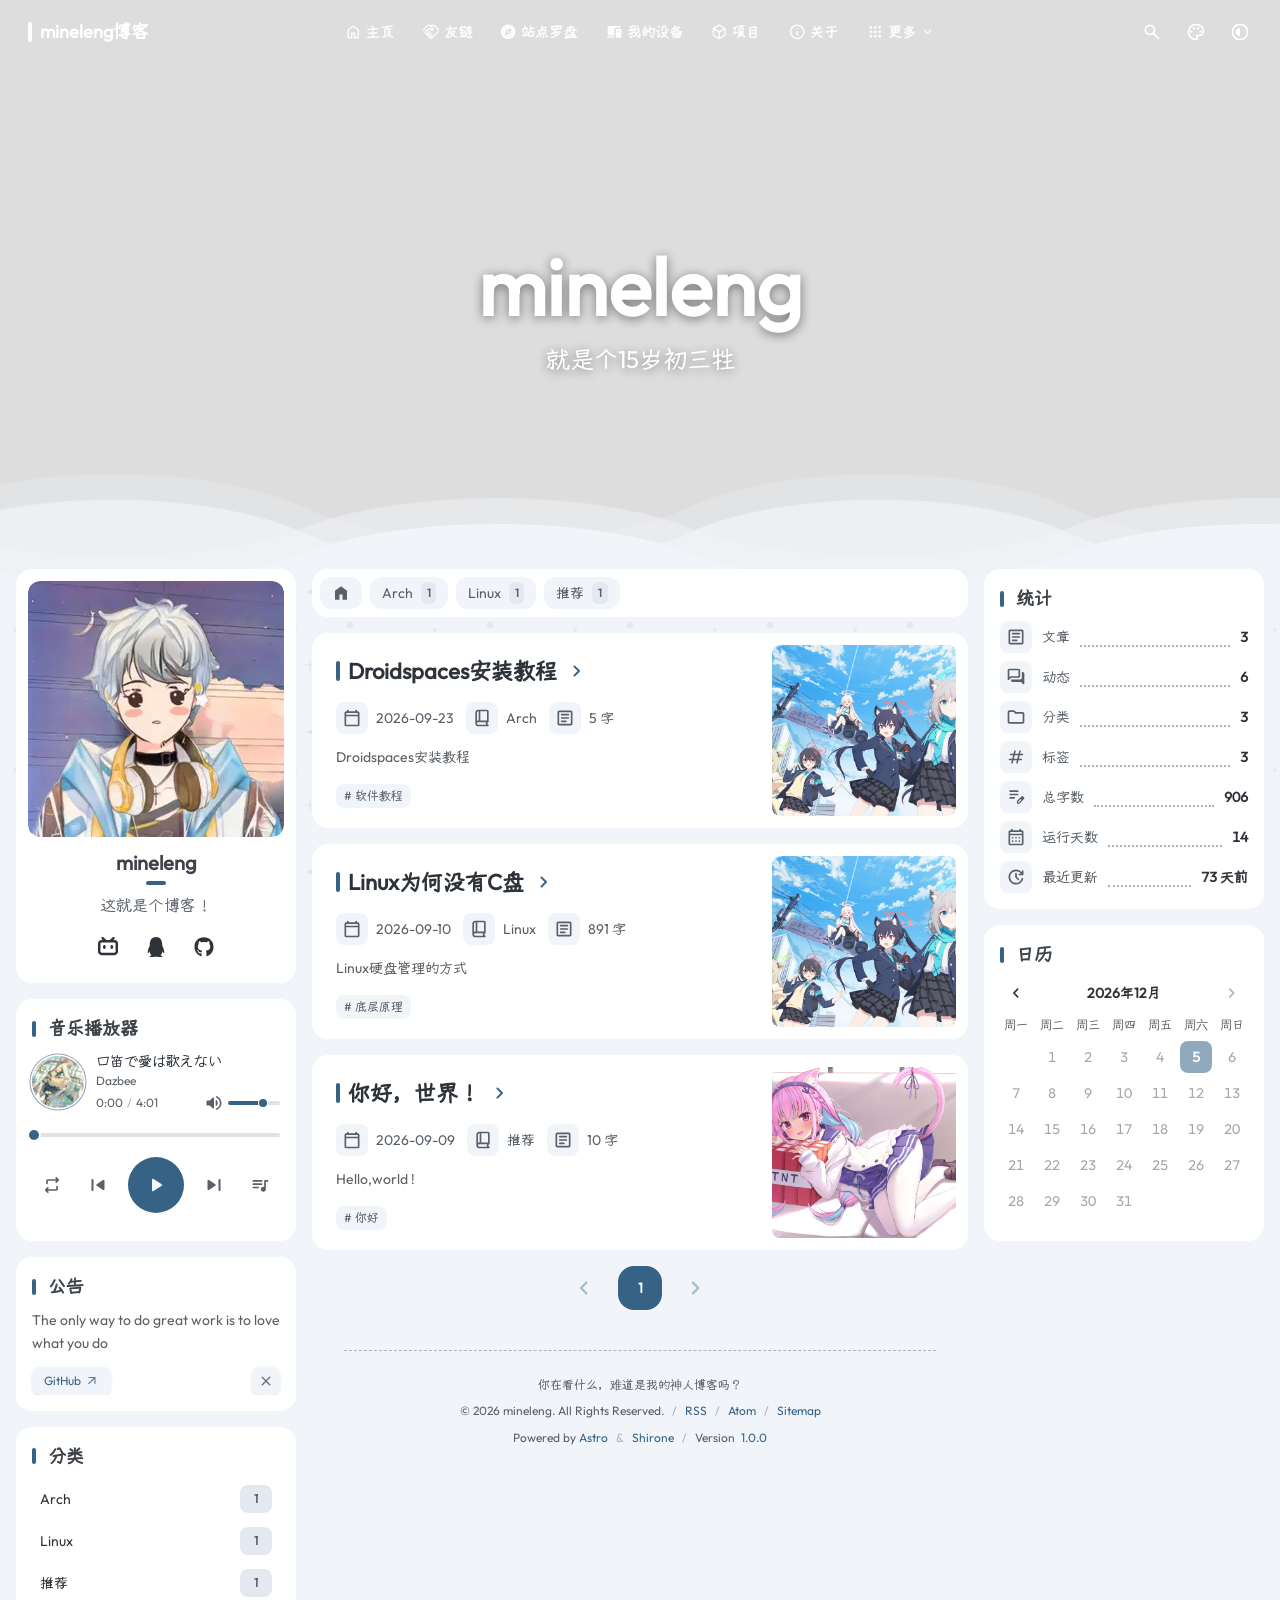
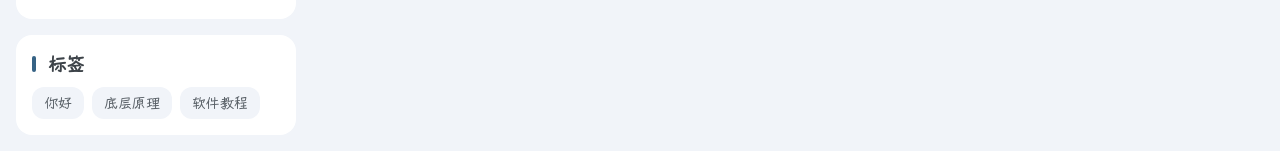
==== commit 90283abd: "chore: update dist mcmineleng/blog-source@7fde914e7010e2ea8928ac83a99f8d360665a92e" ====
--- a/index.html
+++ b/index.html
@@ -135,7 +135,7 @@
 html.motion-reduced #m3e-texture-canvas {
 	animation: none !important;
 }
-</style><style>@font-face{font-family:Outfit-8b10f21ee7afb56d;src:url("/_astro/fonts/14637153c8739868.woff2") format("woff2");font-display:swap;unicode-range:U+0000-00FF,U+0131,U+0152-0153,U+02BB-02BC,U+02C6,U+02DA,U+02DC,U+0304,U+0308,U+0329,U+2000-206F,U+20AC,U+2122,U+2191,U+2193,U+2212,U+2215,U+FEFF,U+FFFD;font-weight:400;font-style:normal;}:root{--font-body:Outfit-8b10f21ee7afb56d;}</style><style>@font-face{font-family:"Yozai Medium-2795006b8a09caeb";src:url("/_astro/fonts/9c795aa15581ff07.woff2") format("woff2");font-display:swap;font-weight:500;font-style:normal;}:root{--font-cjk:"Yozai Medium-2795006b8a09caeb";}</style><style>@font-face{font-family:"JetBrains Mono-ac9d1c33515fb79d";src:url("/_astro/fonts/cc5f60fd46e42cc9.woff2") format("woff2");font-display:swap;unicode-range:U+0000-00FF,U+0131,U+0152-0153,U+02BB-02BC,U+02C6,U+02DA,U+02DC,U+0304,U+0308,U+0329,U+2000-206F,U+20AC,U+2122,U+2191,U+2193,U+2212,U+2215,U+FEFF,U+FFFD;font-weight:400;font-style:normal;}@font-face{font-family:"JetBrains Mono-ac9d1c33515fb79d";src:url("/_astro/fonts/9161ee1cbda9cef9.woff2") format("woff2");font-display:swap;unicode-range:U+0000-00FF,U+0131,U+0152-0153,U+02BB-02BC,U+02C6,U+02DA,U+02DC,U+0304,U+0308,U+0329,U+2000-206F,U+20AC,U+2122,U+2191,U+2193,U+2212,U+2215,U+FEFF,U+FFFD;font-weight:400;font-style:italic;}@font-face{font-family:"JetBrains Mono-ac9d1c33515fb79d fallback: Arial";src:local("Arial");font-display:swap;font-weight:400;font-style:normal;size-adjust:134.5893%;ascent-override:75.7861%;descent-override:22.29%;line-gap-override:0%;}@font-face{font-family:"JetBrains Mono-ac9d1c33515fb79d fallback: Arial";src:local("Arial");font-display:swap;font-weight:400;font-style:italic;size-adjust:134.5893%;ascent-override:75.7861%;descent-override:22.29%;line-gap-override:0%;}:root{--font-mono:"JetBrains Mono-ac9d1c33515fb79d","JetBrains Mono-ac9d1c33515fb79d fallback: Arial",sans-serif;}</style><link rel="icon" href="/logo/icon.webp"><script>(function(){const DEFAULT_THEME = "auto";
+</style><style>@font-face{font-family:Outfit-8b10f21ee7afb56d;src:url("/_astro/fonts/14637153c8739868.woff2") format("woff2");font-display:swap;unicode-range:U+0000-00FF,U+0131,U+0152-0153,U+02BB-02BC,U+02C6,U+02DA,U+02DC,U+0304,U+0308,U+0329,U+2000-206F,U+20AC,U+2122,U+2191,U+2193,U+2212,U+2215,U+FEFF,U+FFFD;font-weight:400;font-style:normal;}:root{--font-body:Outfit-8b10f21ee7afb56d;}</style><style>@font-face{font-family:"Yozai Medium-2795006b8a09caeb";src:url("/_astro/fonts/6fb92930fb400bca.woff2") format("woff2");font-display:swap;font-weight:500;font-style:normal;}:root{--font-cjk:"Yozai Medium-2795006b8a09caeb";}</style><style>@font-face{font-family:"JetBrains Mono-ac9d1c33515fb79d";src:url("/_astro/fonts/cc5f60fd46e42cc9.woff2") format("woff2");font-display:swap;unicode-range:U+0000-00FF,U+0131,U+0152-0153,U+02BB-02BC,U+02C6,U+02DA,U+02DC,U+0304,U+0308,U+0329,U+2000-206F,U+20AC,U+2122,U+2191,U+2193,U+2212,U+2215,U+FEFF,U+FFFD;font-weight:400;font-style:normal;}@font-face{font-family:"JetBrains Mono-ac9d1c33515fb79d";src:url("/_astro/fonts/9161ee1cbda9cef9.woff2") format("woff2");font-display:swap;unicode-range:U+0000-00FF,U+0131,U+0152-0153,U+02BB-02BC,U+02C6,U+02DA,U+02DC,U+0304,U+0308,U+0329,U+2000-206F,U+20AC,U+2122,U+2191,U+2193,U+2212,U+2215,U+FEFF,U+FFFD;font-weight:400;font-style:italic;}@font-face{font-family:"JetBrains Mono-ac9d1c33515fb79d fallback: Arial";src:local("Arial");font-display:swap;font-weight:400;font-style:normal;size-adjust:134.5893%;ascent-override:75.7861%;descent-override:22.29%;line-gap-override:0%;}@font-face{font-family:"JetBrains Mono-ac9d1c33515fb79d fallback: Arial";src:local("Arial");font-display:swap;font-weight:400;font-style:italic;size-adjust:134.5893%;ascent-override:75.7861%;descent-override:22.29%;line-gap-override:0%;}:root{--font-mono:"JetBrains Mono-ac9d1c33515fb79d","JetBrains Mono-ac9d1c33515fb79d fallback: Arial",sans-serif;}</style><link rel="icon" href="/logo/icon.webp"><script>(function(){const DEFAULT_THEME = "auto";
 const LIGHT_MODE = "light";
 const DARK_MODE = "dark";
 const AUTO_MODE = "auto";
@@ -250,7 +250,7 @@
 document.addEventListener('swup:content:replace', bindSearchTriggers);
 })();</script></div></header><section id="banner-wrapper" class="banner-stage" aria-label="mineleng" data-copy-mode="home" data-context-motion="idle" data-desktop-images="[&quot;/_astro/1.BYNc7uBQ_egSfu.webp&quot;]" data-mobile-images="[&quot;/_astro/1.gBuj2H5F_Z1R50l1.webp&quot;]" data-carousel-enabled="true" data-carousel-interval="6000" data-carousel-fade-duration="1200" data-carousel-animation="ken-burns" style="--banner-fade-duration: 1200ms;" data-position="center" data-home-title="mineleng" data-home-subtitles="[&quot;就是个15岁初三牲&quot;,&quot;只有一点点本事&quot;,&quot;这个博客更新老慢了&quot;]" data-subtitle-typewriter-enabled="true" data-subtitle-typewriter-loop="true" data-subtitle-typewriter-speed="100" data-subtitle-typewriter-delete-speed="50" data-subtitle-typewriter-pause-time="2000" data-astro-cid-rziwwxwo><div class="banner-stage__media" aria-hidden="true" data-astro-cid-rziwwxwo><picture data-astro-cid-rziwwxwo><source media="(min-width: 1024px)" type="image/avif" srcset="/_astro/1.BYNc7uBQ_2iL6p0.avif 1280w, /_astro/1.BYNc7uBQ_fvU9P.avif 1600w, /_astro/1.BYNc7uBQ_Z1NWWIx.avif 1920w" sizes="100vw" data-astro-cid-rziwwxwo><source media="(min-width: 1024px)" type="image/webp" srcset="/_astro/1.BYNc7uBQ_M7tLL.webp 1280w, /_astro/1.BYNc7uBQ_Z1g7Gso.webp 1600w, /_astro/1.BYNc7uBQ_egSfu.webp 1920w" sizes="100vw" data-astro-cid-rziwwxwo><source media="(max-width: 1023.98px)" type="image/avif" srcset="/_astro/1.gBuj2H5F_Z1G9Y1v.avif 640w, /_astro/1.gBuj2H5F_xiwze.avif 828w, /_astro/1.gBuj2H5F_19RhtS.avif 1080w" sizes="100vw" data-astro-cid-rziwwxwo><source media="(max-width: 1023.98px)" type="image/webp" srcset="/_astro/1.gBuj2H5F_ZN5zh6.webp 640w, /_astro/1.gBuj2H5F_1qmVjD.webp 828w, /_astro/1.gBuj2H5F_Z1R50l1.webp 1080w" sizes="100vw" data-astro-cid-rziwwxwo><img class="banner-stage__image banner-stage__image--front banner-stage__image--active" src="/_astro/1.BYNc7uBQ_egSfu.webp" width="1920" height="1080" fetchpriority="high" loading="eager" decoding="async" alt="" style="object-position: center;" data-astro-cid-rziwwxwo></picture><img class="banner-stage__image banner-stage__image--back" alt="" data-astro-cid-rziwwxwo></div><div class="banner-stage__scrim" style="--banner-dim-opacity: 0.24" data-astro-cid-rziwwxwo></div><div class="banner-stage__copy banner-stage__copy--home" data-banner-home-copy data-astro-cid-rziwwxwo><h1 data-astro-cid-rziwwxwo>mineleng</h1><p aria-label="就是个15岁初三牲" data-subtitle-state="complete" data-astro-cid-rziwwxwo>就是个15岁初三牲</p></div><div class="banner-stage__copy banner-stage__copy--context" data-banner-context data-astro-cid-rziwwxwo><div class="banner-stage__context-title" data-banner-context-title data-astro-cid-rziwwxwo></div><div class="banner-stage__context-details" data-banner-context-details hidden data-astro-cid-rziwwxwo><span class="banner-stage__context-divider" aria-hidden="true" data-astro-cid-rziwwxwo></span><p data-banner-context-description hidden data-astro-cid-rziwwxwo></p><div class="banner-stage__context-meta" data-banner-context-meta hidden data-astro-cid-rziwwxwo><svg width="1em" height="1em" viewBox="0 0 24 24" aria-hidden="true" data-astro-cid-rziwwxwo="true" data-icon="material-symbols:calendar-today-rounded"><symbol id="ai:material-symbols:calendar-today-rounded"><path fill="currentColor" d="M5 22q-.825 0-1.412-.587T3 20V6q0-.825.588-1.412T5 4h1V3q0-.425.288-.712T7 2t.713.288T8 3v1h8V3q0-.425.288-.712T17 2t.713.288T18 3v1h1q.825 0 1.413.588T21 6v14q0 .825-.587 1.413T19 22zm0-2h14V10H5z"/></symbol><use href="#ai:material-symbols:calendar-today-rounded"></use></svg><time data-banner-context-date datetime data-astro-cid-rziwwxwo></time></div></div></div><div class="banner-waves" aria-hidden="true" data-astro-cid-yfeznfkc><svg viewBox="0 0 240 42" preserveAspectRatio="none" focusable="false" data-astro-cid-yfeznfkc><defs data-astro-cid-yfeznfkc><path id="shirone-banner-wave-a" d="M -768 18 C -752 4 -720 4 -704 18 C -688 32 -656 32 -640 18 C -624 4 -592 4 -576 18 C -560 32 -528 32 -512 18 C -496 4 -464 4 -448 18 C -432 32 -400 32 -384 18 C -368 4 -336 4 -320 18 C -304 32 -272 32 -256 18 C -240 4 -208 4 -192 18 C -176 32 -144 32 -128 18 C -112 4 -80 4 -64 18 C -48 32 -16 32 0 18 C 16 4 48 4 64 18 C 80 32 112 32 128 18 C 144 4 176 4 192 18 C 208 32 240 32 256 18 C 272 4 304 4 320 18 C 336 32 368 32 384 18 C 400 4 432 4 448 18 C 464 32 496 32 512 18 C 528 4 560 4 576 18 C 592 32 624 32 640 18 C 656 4 688 4 704 18 C 720 32 752 32 768 18 C 784 4 816 4 832 18 C 848 32 880 32 896 18 C 912 4 944 4 960 18 C 976 32 1008 32 1024 18 V 60 H -768 Z" data-astro-cid-yfeznfkc></path><path id="shirone-banner-wave-b" d="M -768 20 C -752 32 -720 32 -704 20 C -688 8 -656 8 -640 20 C -624 32 -592 32 -576 20 C -560 8 -528 8 -512 20 C -496 32 -464 32 -448 20 C -432 8 -400 8 -384 20 C -368 32 -336 32 -320 20 C -304 8 -272 8 -256 20 C -240 32 -208 32 -192 20 C -176 8 -144 8 -128 20 C -112 32 -80 32 -64 20 C -48 8 -16 8 0 20 C 16 32 48 32 64 20 C 80 8 112 8 128 20 C 144 32 176 32 192 20 C 208 8 240 8 256 20 C 272 32 304 32 320 20 C 336 8 368 8 384 20 C 400 32 432 32 448 20 C 464 8 496 8 512 20 C 528 32 560 32 576 20 C 592 8 624 8 640 20 C 656 32 688 32 704 20 C 720 8 752 8 768 20 C 784 32 816 32 832 20 C 848 8 880 8 896 20 C 912 32 944 32 960 20 C 976 8 1008 8 1024 20 V 60 H -768 Z" data-astro-cid-yfeznfkc></path></defs><g class="banner-waves__layers" data-astro-cid-yfeznfkc><use href="#shirone-banner-wave-a" class="banner-waves__layer banner-waves__layer--haze" data-astro-cid-yfeznfkc></use><use href="#shirone-banner-wave-b" class="banner-waves__layer banner-waves__layer--far" data-astro-cid-yfeznfkc></use><use href="#shirone-banner-wave-a" class="banner-waves__layer banner-waves__layer--middle" data-astro-cid-yfeznfkc></use><use href="#shirone-banner-wave-b" class="banner-waves__layer banner-waves__layer--near" data-astro-cid-yfeznfkc></use></g></svg></div></section><script type="module" src="/_astro/BannerStage.astro_astro_type_script_index_0_lang.BuZ23KQP.js"></script><div id="main-layout" class="absolute w-full z-30 pointer-events-none"><!-- The pointer-events-none here prevent blocking the click event of the TOC --><div class="relative max-w-[var(--page-width)] mx-auto pointer-events-auto"><div id="main-grid" class="transition duration-[var(--m3e-duration-long)] w-full left-0 right-0 grid grid-rows-[auto_1fr_auto] lg:grid-rows-[auto] mx-auto gap-4 px-2 md:px-4 grid-cols-1 lg:grid-cols-[var(--sidebar-width)_1fr] xl:grid-cols-[var(--sidebar-width)_1fr_var(--sidebar-width)]"><aside id="sidebar" aria-label="侧栏" class="mb-4 row-start-2 row-end-3 col-span-2 lg:row-start-1 lg:row-end-2 lg:col-span-1 lg:max-w-[var(--sidebar-width)] onload-animation lg:col-start-1 w-full lg:h-full" data-astro-cid-mdweaetd><div data-sidebar-group class="flex flex-col w-full gap-4 mb-4" data-astro-cid-mdweaetd><div data-sidebar-pages class="sidebar-widget" data-astro-cid-mdweaetd><div><script>(()=>{var e=async t=>{await(await t())()};(self.Astro||(self.Astro={})).load=e;window.dispatchEvent(new Event("astro:load"));})();</script><!--[--><!--[-1--><div class="m3-card m3-card--filled p-3 svelte-1qh1w4o" style="--m3-card-bg: var(--card-bg); --m3-card-radius: var(--shape-corner-l)"><a aria-label="Go to About Page" href="/about/" class="group block relative mx-auto mt-1 lg:mx-0 lg:mt-0 mb-3
        max-w-[12rem] lg:max-w-none overflow-hidden rounded-xl active:scale-95"><div class="absolute transition pointer-events-none group-hover:bg-black/30 group-active:bg-black/50
-        w-full h-full z-50 flex items-center justify-center"><svg width="1.13em" height="1em" viewBox="0 0 576 512" class="transition opacity-0 scale-90 group-hover:scale-100 group-hover:opacity-100 text-white text-5xl" data-icon="fa6-regular:address-card"><symbol id="ai:fa6-regular:address-card"><path fill="currentColor" d="M512 80c8.8 0 16 7.2 16 16v320c0 8.8-7.2 16-16 16H64c-8.8 0-16-7.2-16-16V96c0-8.8 7.2-16 16-16zM64 32C28.7 32 0 60.7 0 96v320c0 35.3 28.7 64 64 64h448c35.3 0 64-28.7 64-64V96c0-35.3-28.7-64-64-64zm144 224a64 64 0 1 0 0-128a64 64 0 1 0 0 128m-32 32c-44.2 0-80 35.8-80 80c0 8.8 7.2 16 16 16h192c8.8 0 16-7.2 16-16c0-44.2-35.8-80-80-80zm200-144c-13.3 0-24 10.7-24 24s10.7 24 24 24h80c13.3 0 24-10.7 24-24s-10.7-24-24-24zm0 96c-13.3 0-24 10.7-24 24s10.7 24 24 24h80c13.3 0 24-10.7 24-24s-10.7-24-24-24z"/></symbol><use href="#ai:fa6-regular:address-card"></use></svg></div><!--[--><div class="m3-avatar m3-avatar--rounded mx-auto lg:!w-full svelte-1ignagu" style="--m3e-avatar-size: 176px" role="img" aria-label="Profile Image of the Author"><!--[0--><img src="/_astro/avatar.DJ3n-a_W_Z2aLzga.webp" srcset="/_astro/avatar.DJ3n-a_W_1LcDtI.webp 128w, /_astro/avatar.DJ3n-a_W_Z2aLzga.webp 256w, /_astro/avatar.DJ3n-a_W_Z12yEc7.webp 384w, /_astro/avatar.DJ3n-a_W_Z7xC3X.webp 512w" sizes="(min-width: 1024px) 256px, 176px" width="1080" height="1080" alt="Profile Image of the Author" loading="lazy" decoding="async" class="svelte-1ignagu" onerror="this.__e=event"/><!--]--></div><!--]--></a><div class="px-2"><div class="font-bold text-xl text-center mb-1 text-90 transition">mineleng</div><div class="h-1 w-5 bg-[var(--primary)] mx-auto rounded-full mb-2 transition"></div><div class="text-center text-50 mb-2.5 transition">这就是个博客！</div><div class="flex flex-wrap gap-2 justify-center mb-1"><astro-island uid="cYONM" component-url="/_astro/Tooltip.CZ2rSsP_.js" component-export="default" renderer-url="/_astro/client.svelte.DfeZY-Hs.js" props="{&quot;label&quot;:[0,&quot;哔哩哔哩&quot;],&quot;placement&quot;:[0,&quot;top&quot;]}" ssr client="load" opts="{&quot;name&quot;:&quot;Tooltip&quot;,&quot;value&quot;:true}" await-children><!--[--><span class="m3-tooltip  svelte-19pb5a5"><astro-slot><!--[--><!--[0--><a href="https://space.bilibili.com/3546582538520784" target="_blank" rel="me" class="m3-icon-button m3-icon-button--standard m3-icon-button--small m3-icon-button--round m3-state-layer  svelte-1f9wkzm" aria-label="哔哩哔哩"><!--[1--><svg width="1em" height="1em" viewBox="0 0 512 512" class="text-[1.5rem]" data-icon="fa6-brands:bilibili"><symbol id="ai:fa6-brands:bilibili"><path fill="currentColor" d="M488.6 104.1c16.7 18.1 24.4 39.7 23.3 65.7v202.4c-.4 26.4-9.2 48.1-26.5 65.1c-17.2 17-39.1 25.9-65.5 26.7H92.02c-26.45-.8-48.21-9.8-65.28-27.2C9.682 419.4.767 396.5 0 368.2V169.8c.767-26 9.682-47.6 26.74-65.7C43.81 87.75 65.57 78.77 92.02 78h29.38L96.05 52.19c-5.75-5.73-8.63-13-8.63-21.79c0-8.8 2.88-16.06 8.63-21.797C101.8 2.868 109.1 0 117.9 0q13.2 0 21.9 8.603L213.1 78h88l74.5-69.397C381.7 2.868 389.2 0 398 0q13.2 0 21.9 8.603c5.7 5.737 8.6 12.997 8.6 21.797c0 8.79-2.9 16.06-8.6 21.79L394.6 78h29.3c26.4.77 48 9.75 64.7 26.1m-38.8 69.7c-.4-9.6-3.7-17.4-10.7-23.5c-5.2-6.1-14-9.4-22.7-9.8H96.05c-9.59.4-17.45 3.7-23.58 9.8c-6.14 6.1-9.4 13.9-9.78 23.5v194.4c0 9.2 3.26 17 9.78 23.5s14.38 9.8 23.58 9.8H416.4c9.2 0 17-3.3 23.3-9.8s9.7-14.3 10.1-23.5zm-264.3 42.7c6.3 6.3 9.7 14.1 10.1 23.2V273c-.4 9.2-3.7 16.9-9.8 23.2c-6.2 6.3-14 9.5-23.6 9.5s-17.5-3.2-23.6-9.5s-9.4-14-9.8-23.2v-33.3c.4-9.1 3.8-16.9 10.1-23.2s13.2-9.6 23.3-10c9.2.4 17 3.7 23.3 10m191.5 0c6.3 6.3 9.7 14.1 10.1 23.2V273c-.4 9.2-3.7 16.9-9.8 23.2s-14 9.5-23.6 9.5s-17.4-3.2-23.6-9.5c-7-6.3-9.4-14-9.7-23.2v-33.3c.3-9.1 3.7-16.9 10-23.2s14.1-9.6 23.3-10c9.2.4 17 3.7 23.3 10"/></symbol><use href="#ai:fa6-brands:bilibili"></use></svg><!----><!--]--></a><!--]--><!--]--></astro-slot><!----></span> <span class="m3-tooltip__tip m3-tooltip__tip--plain m3-tooltip__tip--bottom svelte-19pb5a5" id="m3e-tooltip-hotkxmd" role="tooltip" aria-hidden="true" style="left: 0px; top: 0px;"><!--[-1-->哔哩哔哩<!--]--></span><!--]--><!--astro:end--></astro-island><astro-island uid="ZazCel" component-url="/_astro/Tooltip.CZ2rSsP_.js" component-export="default" renderer-url="/_astro/client.svelte.DfeZY-Hs.js" props="{&quot;label&quot;:[0,&quot;QQ&quot;],&quot;placement&quot;:[0,&quot;top&quot;]}" ssr client="load" opts="{&quot;name&quot;:&quot;Tooltip&quot;,&quot;value&quot;:true}" await-children><!--[--><span class="m3-tooltip  svelte-19pb5a5"><astro-slot><!--[--><!--[0--><a href="https://qm.qq.com/q/gRpl5tyK7S" target="_blank" rel="me" class="m3-icon-button m3-icon-button--standard m3-icon-button--small m3-icon-button--round m3-state-layer  svelte-1f9wkzm" aria-label="QQ"><!--[1--><svg width="0.88em" height="1em" viewBox="0 0 448 512" class="text-[1.5rem]" data-icon="fa6-brands:qq"><symbol id="ai:fa6-brands:qq"><path fill="currentColor" d="M433.754 420.445c-11.526 1.393-44.86-52.741-44.86-52.741c0 31.345-16.136 72.247-51.051 101.786c16.842 5.192 54.843 19.167 45.803 34.421c-7.316 12.343-125.51 7.881-159.632 4.037c-34.122 3.844-152.316 8.306-159.632-4.037c-9.045-15.25 28.918-29.214 45.783-34.415c-34.92-29.539-51.059-70.445-51.059-101.792c0 0-33.334 54.134-44.859 52.741c-5.37-.65-12.424-29.644 9.347-99.704c10.261-33.024 21.995-60.478 40.144-105.779C60.683 98.063 108.982.006 224 0c113.737.006 163.156 96.133 160.264 214.963c18.118 45.223 29.912 72.85 40.144 105.778c21.768 70.06 14.716 99.053 9.346 99.704"/></symbol><use href="#ai:fa6-brands:qq"></use></svg><!----><!--]--></a><!--]--><!--]--></astro-slot><!----></span> <span class="m3-tooltip__tip m3-tooltip__tip--plain m3-tooltip__tip--bottom svelte-19pb5a5" id="m3e-tooltip-6jh3g7a" role="tooltip" aria-hidden="true" style="left: 0px; top: 0px;"><!--[-1-->QQ<!--]--></span><!--]--><!--astro:end--></astro-island><astro-island uid="Z1p0Iqf" component-url="/_astro/Tooltip.CZ2rSsP_.js" component-export="default" renderer-url="/_astro/client.svelte.DfeZY-Hs.js" props="{&quot;label&quot;:[0,&quot;GitHub&quot;],&quot;placement&quot;:[0,&quot;top&quot;]}" ssr client="load" opts="{&quot;name&quot;:&quot;Tooltip&quot;,&quot;value&quot;:true}" await-children><!--[--><span class="m3-tooltip  svelte-19pb5a5"><astro-slot><!--[--><!--[0--><a href="https://github.com/mcmineleng" target="_blank" rel="me" class="m3-icon-button m3-icon-button--standard m3-icon-button--small m3-icon-button--round m3-state-layer  svelte-1f9wkzm" aria-label="GitHub"><!--[1--><svg width="0.97em" height="1em" viewBox="0 0 496 512" class="text-[1.5rem]" data-icon="fa6-brands:github"><use href="#ai:fa6-brands:github"></use></svg><!----><!--]--></a><!--]--><!--]--></astro-slot><!----></span> <span class="m3-tooltip__tip m3-tooltip__tip--plain m3-tooltip__tip--bottom svelte-19pb5a5" id="m3e-tooltip-mhoehlp" role="tooltip" aria-hidden="true" style="left: 0px; top: 0px;"><!--[-1-->GitHub<!--]--></span><!--]--><!--astro:end--></astro-island></div></div><!----></div><!--]--><!--]--></div></div><div data-sidebar-pages class="sidebar-widget" data-astro-cid-mdweaetd><style>.music-player {
+        w-full h-full z-50 flex items-center justify-center"><svg width="1.13em" height="1em" viewBox="0 0 576 512" class="transition opacity-0 scale-90 group-hover:scale-100 group-hover:opacity-100 text-white text-5xl" data-icon="fa6-regular:address-card"><symbol id="ai:fa6-regular:address-card"><path fill="currentColor" d="M512 80c8.8 0 16 7.2 16 16v320c0 8.8-7.2 16-16 16H64c-8.8 0-16-7.2-16-16V96c0-8.8 7.2-16 16-16zM64 32C28.7 32 0 60.7 0 96v320c0 35.3 28.7 64 64 64h448c35.3 0 64-28.7 64-64V96c0-35.3-28.7-64-64-64zm144 224a64 64 0 1 0 0-128a64 64 0 1 0 0 128m-32 32c-44.2 0-80 35.8-80 80c0 8.8 7.2 16 16 16h192c8.8 0 16-7.2 16-16c0-44.2-35.8-80-80-80zm200-144c-13.3 0-24 10.7-24 24s10.7 24 24 24h80c13.3 0 24-10.7 24-24s-10.7-24-24-24zm0 96c-13.3 0-24 10.7-24 24s10.7 24 24 24h80c13.3 0 24-10.7 24-24s-10.7-24-24-24z"/></symbol><use href="#ai:fa6-regular:address-card"></use></svg></div><!--[--><div class="m3-avatar m3-avatar--rounded mx-auto lg:!w-full svelte-1ignagu" style="--m3e-avatar-size: 176px" role="img" aria-label="Profile Image of the Author"><!--[0--><img src="/_astro/avatar.DJ3n-a_W_Z2aLzga.webp" srcset="/_astro/avatar.DJ3n-a_W_1LcDtI.webp 128w, /_astro/avatar.DJ3n-a_W_Z2aLzga.webp 256w, /_astro/avatar.DJ3n-a_W_Z12yEc7.webp 384w, /_astro/avatar.DJ3n-a_W_Z7xC3X.webp 512w" sizes="(min-width: 1024px) 256px, 176px" width="1080" height="1080" alt="Profile Image of the Author" loading="lazy" decoding="async" class="svelte-1ignagu" onerror="this.__e=event"/><!--]--></div><!--]--></a><div class="px-2"><div class="font-bold text-xl text-center mb-1 text-90 transition">mineleng</div><div class="h-1 w-5 bg-[var(--primary)] mx-auto rounded-full mb-2 transition"></div><div class="text-center text-50 mb-2.5 transition">这就是个博客！</div><div class="flex flex-wrap gap-2 justify-center mb-1"><astro-island uid="2tApn4" component-url="/_astro/Tooltip.CZ2rSsP_.js" component-export="default" renderer-url="/_astro/client.svelte.DfeZY-Hs.js" props="{&quot;label&quot;:[0,&quot;哔哩哔哩&quot;],&quot;placement&quot;:[0,&quot;top&quot;]}" ssr client="load" opts="{&quot;name&quot;:&quot;Tooltip&quot;,&quot;value&quot;:true}" await-children><!--[--><span class="m3-tooltip  svelte-19pb5a5"><astro-slot><!--[--><!--[0--><a href="https://space.bilibili.com/3546582538520784" target="_blank" rel="me" class="m3-icon-button m3-icon-button--standard m3-icon-button--small m3-icon-button--round m3-state-layer  svelte-1f9wkzm" aria-label="哔哩哔哩"><!--[1--><svg width="1em" height="1em" viewBox="0 0 512 512" class="text-[1.5rem]" data-icon="fa6-brands:bilibili"><symbol id="ai:fa6-brands:bilibili"><path fill="currentColor" d="M488.6 104.1c16.7 18.1 24.4 39.7 23.3 65.7v202.4c-.4 26.4-9.2 48.1-26.5 65.1c-17.2 17-39.1 25.9-65.5 26.7H92.02c-26.45-.8-48.21-9.8-65.28-27.2C9.682 419.4.767 396.5 0 368.2V169.8c.767-26 9.682-47.6 26.74-65.7C43.81 87.75 65.57 78.77 92.02 78h29.38L96.05 52.19c-5.75-5.73-8.63-13-8.63-21.79c0-8.8 2.88-16.06 8.63-21.797C101.8 2.868 109.1 0 117.9 0q13.2 0 21.9 8.603L213.1 78h88l74.5-69.397C381.7 2.868 389.2 0 398 0q13.2 0 21.9 8.603c5.7 5.737 8.6 12.997 8.6 21.797c0 8.79-2.9 16.06-8.6 21.79L394.6 78h29.3c26.4.77 48 9.75 64.7 26.1m-38.8 69.7c-.4-9.6-3.7-17.4-10.7-23.5c-5.2-6.1-14-9.4-22.7-9.8H96.05c-9.59.4-17.45 3.7-23.58 9.8c-6.14 6.1-9.4 13.9-9.78 23.5v194.4c0 9.2 3.26 17 9.78 23.5s14.38 9.8 23.58 9.8H416.4c9.2 0 17-3.3 23.3-9.8s9.7-14.3 10.1-23.5zm-264.3 42.7c6.3 6.3 9.7 14.1 10.1 23.2V273c-.4 9.2-3.7 16.9-9.8 23.2c-6.2 6.3-14 9.5-23.6 9.5s-17.5-3.2-23.6-9.5s-9.4-14-9.8-23.2v-33.3c.4-9.1 3.8-16.9 10.1-23.2s13.2-9.6 23.3-10c9.2.4 17 3.7 23.3 10m191.5 0c6.3 6.3 9.7 14.1 10.1 23.2V273c-.4 9.2-3.7 16.9-9.8 23.2s-14 9.5-23.6 9.5s-17.4-3.2-23.6-9.5c-7-6.3-9.4-14-9.7-23.2v-33.3c.3-9.1 3.7-16.9 10-23.2s14.1-9.6 23.3-10c9.2.4 17 3.7 23.3 10"/></symbol><use href="#ai:fa6-brands:bilibili"></use></svg><!----><!--]--></a><!--]--><!--]--></astro-slot><!----></span> <span class="m3-tooltip__tip m3-tooltip__tip--plain m3-tooltip__tip--bottom svelte-19pb5a5" id="m3e-tooltip-wiim9dn" role="tooltip" aria-hidden="true" style="left: 0px; top: 0px;"><!--[-1-->哔哩哔哩<!--]--></span><!--]--><!--astro:end--></astro-island><astro-island uid="2mbfrW" component-url="/_astro/Tooltip.CZ2rSsP_.js" component-export="default" renderer-url="/_astro/client.svelte.DfeZY-Hs.js" props="{&quot;label&quot;:[0,&quot;QQ&quot;],&quot;placement&quot;:[0,&quot;top&quot;]}" ssr client="load" opts="{&quot;name&quot;:&quot;Tooltip&quot;,&quot;value&quot;:true}" await-children><!--[--><span class="m3-tooltip  svelte-19pb5a5"><astro-slot><!--[--><!--[0--><a href="https://qm.qq.com/q/gRpl5tyK7S" target="_blank" rel="me" class="m3-icon-button m3-icon-button--standard m3-icon-button--small m3-icon-button--round m3-state-layer  svelte-1f9wkzm" aria-label="QQ"><!--[1--><svg width="0.88em" height="1em" viewBox="0 0 448 512" class="text-[1.5rem]" data-icon="fa6-brands:qq"><symbol id="ai:fa6-brands:qq"><path fill="currentColor" d="M433.754 420.445c-11.526 1.393-44.86-52.741-44.86-52.741c0 31.345-16.136 72.247-51.051 101.786c16.842 5.192 54.843 19.167 45.803 34.421c-7.316 12.343-125.51 7.881-159.632 4.037c-34.122 3.844-152.316 8.306-159.632-4.037c-9.045-15.25 28.918-29.214 45.783-34.415c-34.92-29.539-51.059-70.445-51.059-101.792c0 0-33.334 54.134-44.859 52.741c-5.37-.65-12.424-29.644 9.347-99.704c10.261-33.024 21.995-60.478 40.144-105.779C60.683 98.063 108.982.006 224 0c113.737.006 163.156 96.133 160.264 214.963c18.118 45.223 29.912 72.85 40.144 105.778c21.768 70.06 14.716 99.053 9.346 99.704"/></symbol><use href="#ai:fa6-brands:qq"></use></svg><!----><!--]--></a><!--]--><!--]--></astro-slot><!----></span> <span class="m3-tooltip__tip m3-tooltip__tip--plain m3-tooltip__tip--bottom svelte-19pb5a5" id="m3e-tooltip-pljx14n" role="tooltip" aria-hidden="true" style="left: 0px; top: 0px;"><!--[-1-->QQ<!--]--></span><!--]--><!--astro:end--></astro-island><astro-island uid="ZNIUx3" component-url="/_astro/Tooltip.CZ2rSsP_.js" component-export="default" renderer-url="/_astro/client.svelte.DfeZY-Hs.js" props="{&quot;label&quot;:[0,&quot;GitHub&quot;],&quot;placement&quot;:[0,&quot;top&quot;]}" ssr client="load" opts="{&quot;name&quot;:&quot;Tooltip&quot;,&quot;value&quot;:true}" await-children><!--[--><span class="m3-tooltip  svelte-19pb5a5"><astro-slot><!--[--><!--[0--><a href="https://github.com/mcmineleng" target="_blank" rel="me" class="m3-icon-button m3-icon-button--standard m3-icon-button--small m3-icon-button--round m3-state-layer  svelte-1f9wkzm" aria-label="GitHub"><!--[1--><svg width="0.97em" height="1em" viewBox="0 0 496 512" class="text-[1.5rem]" data-icon="fa6-brands:github"><use href="#ai:fa6-brands:github"></use></svg><!----><!--]--></a><!--]--><!--]--></astro-slot><!----></span> <span class="m3-tooltip__tip m3-tooltip__tip--plain m3-tooltip__tip--bottom svelte-19pb5a5" id="m3e-tooltip-5h5ja1e" role="tooltip" aria-hidden="true" style="left: 0px; top: 0px;"><!--[-1-->GitHub<!--]--></span><!--]--><!--astro:end--></astro-island></div></div><!----></div><!--]--><!--]--></div></div><div data-sidebar-pages class="sidebar-widget" data-astro-cid-mdweaetd><style>.music-player {
   min-width: 0;
   display: flex;
   flex-direction: column;
@@ -783,7 +783,7 @@
     transform: scale(1);
   }
 }
-</style><widget-layout data-id="sidebar-music-player" data-is-collapsed="undefined" style="undefined; " data-astro-cid-w3nhkpix="true"><!--[--><!--[-1--><div class="m3-card m3-card--filled pb-4 svelte-1qh1w4o" style="--m3-card-bg: var(--card-bg); --m3-card-radius: var(--shape-corner-l)"><div class="font-bold transition text-lg text-90 relative ml-8 mt-4 mb-2" style="" data-astro-cid-w3nhkpix><!--[--><span class="m3-accent-bar m3-accent-bar--small absolute -left-4 top-[5.5px] svelte-1oe40yy" aria-hidden="true"></span><!--]-->音乐播放器</div><div id="sidebar-music-player" class="collapse-wrapper px-4 overflow-hidden" style="" data-astro-cid-w3nhkpix><astro-island uid="ZWfcos" component-url="/_astro/MusicSidebarClient.C6ZPfcj7.js" component-export="default" renderer-url="/_astro/client.svelte.DfeZY-Hs.js" props="{&quot;options&quot;:[0,{&quot;provider&quot;:[0,&quot;mixed&quot;],&quot;playlist&quot;:[1,[[0,{&quot;id&quot;:[0,&quot;dazbee&quot;],&quot;title&quot;:[0,&quot;口笛で愛は歌えない&quot;],&quot;source&quot;:[0,&quot;/assets/music/url/dazbee.mp3&quot;],&quot;artist&quot;:[0,&quot;Dazbee&quot;],&quot;cover&quot;:[0,&quot;/_astro/dazbee.Ck4Hukb1_ZkD5Vu.webp&quot;],&quot;duration&quot;:[0,241],&quot;coverSrcset&quot;:[0,&quot;/_astro/dazbee.Ck4Hukb1_1zWLrG.webp 64w, /_astro/dazbee.Ck4Hukb1_ZkD5Vu.webp 128w&quot;],&quot;coverSizes&quot;:[0,&quot;52px&quot;],&quot;coverWidth&quot;:[0,240],&quot;coverHeight&quot;:[0,237]}],[0,{&quot;id&quot;:[0,&quot;hitori&quot;],&quot;title&quot;:[0,&quot;ひとり上手&quot;],&quot;source&quot;:[0,&quot;/assets/music/url/hitori.mp3&quot;],&quot;artist&quot;:[0,&quot;Kaya&quot;],&quot;cover&quot;:[0,&quot;/_astro/hitori.DYBDyoI1_2vAlvo.webp&quot;],&quot;duration&quot;:[0,253],&quot;coverSrcset&quot;:[0,&quot;/_astro/hitori.DYBDyoI1_Z1e72Ba.webp 64w, /_astro/hitori.DYBDyoI1_2vAlvo.webp 128w&quot;],&quot;coverSizes&quot;:[0,&quot;52px&quot;],&quot;coverWidth&quot;:[0,130],&quot;coverHeight&quot;:[0,130]}],[0,{&quot;id&quot;:[0,&quot;xryx&quot;],&quot;title&quot;:[0,&quot;眩耀夜行&quot;],&quot;source&quot;:[0,&quot;/assets/music/url/xryx.mp3&quot;],&quot;artist&quot;:[0,&quot;スリーズブーケ&quot;],&quot;cover&quot;:[0,&quot;/_astro/xryx.BynEIvPj_14YQjT.webp&quot;],&quot;duration&quot;:[0,245],&quot;coverSrcset&quot;:[0,&quot;/_astro/xryx.BynEIvPj_2kWbw8.webp 64w, /_astro/xryx.BynEIvPj_14YQjT.webp 128w&quot;],&quot;coverSizes&quot;:[0,&quot;52px&quot;],&quot;coverWidth&quot;:[0,500],&quot;coverHeight&quot;:[0,500]}],[0,{&quot;id&quot;:[0,&quot;cl&quot;],&quot;title&quot;:[0,&quot;春雷の頃&quot;],&quot;source&quot;:[0,&quot;/assets/music/url/cl.mp3&quot;],&quot;artist&quot;:[0,&quot;22/7&quot;],&quot;cover&quot;:[0,&quot;/_astro/cl.CmIDm8LQ_ZugKW3.webp&quot;],&quot;duration&quot;:[0,242],&quot;coverSrcset&quot;:[0,&quot;/_astro/cl.CmIDm8LQ_2nCj4J.webp 64w, /_astro/cl.CmIDm8LQ_ZugKW3.webp 128w&quot;],&quot;coverSizes&quot;:[0,&quot;52px&quot;],&quot;coverWidth&quot;:[0,130],&quot;coverHeight&quot;:[0,130]}]]],&quot;meting&quot;:[0,{&quot;server&quot;:[0,&quot;netease&quot;],&quot;type&quot;:[0,&quot;playlist&quot;],&quot;id&quot;:[0,&quot;14164869977&quot;]}],&quot;defaultVolume&quot;:[0,0.7],&quot;defaultMode&quot;:[0,&quot;sequence&quot;]}],&quot;labels&quot;:[0,{&quot;previous&quot;:[0,&quot;上一曲&quot;],&quot;play&quot;:[0,&quot;播放&quot;],&quot;pause&quot;:[0,&quot;暂停&quot;],&quot;next&quot;:[0,&quot;下一曲&quot;],&quot;mute&quot;:[0,&quot;静音&quot;],&quot;unmute&quot;:[0,&quot;取消静音&quot;],&quot;playbackMode&quot;:[0,&quot;播放模式&quot;],&quot;modeSequence&quot;:[0,&quot;顺序播放&quot;],&quot;modeRepeatOne&quot;:[0,&quot;单曲循环&quot;],&quot;modeShuffle&quot;:[0,&quot;随机播放&quot;],&quot;progress&quot;:[0,&quot;播放进度：{current} / {duration}&quot;],&quot;volume&quot;:[0,&quot;音量：{volume}&quot;],&quot;showPlaylist&quot;:[0,&quot;显示播放列表&quot;],&quot;hidePlaylist&quot;:[0,&quot;隐藏播放列表&quot;],&quot;empty&quot;:[0,&quot;播放列表暂无歌曲&quot;],&quot;loading&quot;:[0,&quot;正在加载音乐...&quot;],&quot;nowPlaying&quot;:[0,&quot;正在播放：{title}&quot;],&quot;errors&quot;:[0,{&quot;empty-playlist&quot;:[0,&quot;播放列表为空&quot;],&quot;source-unavailable&quot;:[0,&quot;该音源不可用&quot;],&quot;autoplay-blocked&quot;:[0,&quot;自动播放受限，请点击播放按钮开始&quot;],&quot;invalid-track&quot;:[0,&quot;歌曲信息无效&quot;]}]}]}" ssr client="load" opts="{&quot;name&quot;:&quot;MusicSidebarClient&quot;,&quot;value&quot;:true}" await-children><!--[--><div class="music-player" data-music-player=""><div class="music-player__track"><div class="music-player__cover"><!--[0--><img src="/_astro/dazbee.Ck4Hukb1_ZkD5Vu.webp" srcset="/_astro/dazbee.Ck4Hukb1_1zWLrG.webp 64w, /_astro/dazbee.Ck4Hukb1_ZkD5Vu.webp 128w" sizes="52px" width="240" height="237" alt="" loading="lazy" decoding="async"/><!--]--></div> <div class="music-player__metadata"><strong title="口笛で愛は歌えない">口笛で愛は歌えない</strong> <span title="Dazbee">Dazbee</span> <div class="music-player__submeta"><div class="music-player__time-display" aria-hidden="true"><span>0:00</span> <span class="music-player__time-separator">/</span> <span>4:01</span></div> <div class="music-player__volume-inline"><span class="m3-tooltip  svelte-19pb5a5"><!--[-1--><button type="button" class="m3-icon-button m3-icon-button--standard m3-icon-button--xsmall m3-icon-button--round m3-state-layer  svelte-1f9wkzm" aria-label="静音" aria-pressed="false"><!--[0--><span class="m3-icon-button__icon svelte-1f9wkzm" aria-hidden="true"><!--[0--><!--[0--><svg xmlns="http://www.w3.org/2000/svg" aria-hidden="true" role="img" width="1em" height="1em" viewBox="0 0 24 24"><!----><path fill="currentColor" d="M19 11.975q0-2.075-1.1-3.787t-2.95-2.563q-.375-.175-.55-.537t-.05-.738q.15-.4.538-.575t.787 0Q18.1 4.85 19.55 7.063T21 11.974t-1.45 4.913t-3.875 3.287q-.4.175-.788 0t-.537-.575q-.125-.375.05-.737t.55-.538q1.85-.85 2.95-2.562t1.1-3.788M7 15H4q-.425 0-.712-.288T3 14v-4q0-.425.288-.712T4 9h3l3.3-3.3q.475-.475 1.088-.213t.612.938v11.15q0 .675-.612.938T10.3 18.3zm9.5-3q0 1.05-.475 1.988t-1.25 1.537q-.25.15-.513.013T14 15.1V8.85q0-.3.263-.437t.512.012q.775.625 1.25 1.575t.475 2"/><!----></svg><!--]--><!--]--><!----></span><!--]--></button><!--]--><!----></span> <span class="m3-tooltip__tip m3-tooltip__tip--plain m3-tooltip__tip--bottom svelte-19pb5a5" id="m3e-tooltip-wwaxowp" role="tooltip" aria-hidden="true" style="left: 0px; top: 0px;"><!--[-1-->静音<!--]--></span><!----> <div class="music-player__volume-slider-wrap"><input type="range" min="0" max="1" step="0.01" value="0.7" aria-label="音量：70" class="music-player__volume-slider" style="--vol-pct: 70%"/></div></div></div></div></div> <div class="music-player__progress"><div class="music-player__progress-control"><!--[0--><div class="m3-progress m3-progress--linear m3-progress--wavy music-player__progress-visual svelte-vcepjm" role="progressbar" aria-hidden="true" aria-label="播放进度：0:00 / 4:01" aria-valuenow="0" aria-valuemin="0" aria-valuemax="100" style="--pi-color: var(--primary); --pi-track: var(--surface-container-highest); --pi-wave-dur: 1000ms; --pi-wave-shift: -40px"><!--[0--><svg class="m3-progress__wavy-svg svelte-vcepjm" viewBox="0 0 240 10" width="100%" height="10"><defs class="svelte-vcepjm"><clipPath id="pi-wavy-clip-mrg6u9w" class="svelte-vcepjm"><rect x="0" y="0" width="2" height="10" class="svelte-vcepjm"></rect></clipPath></defs><!--[0--><line x1="8" x2="238" y1="5" y2="5" stroke="var(--surface-container-highest)" stroke-width="4" stroke-linecap="round" class="svelte-vcepjm"></line><!--]--><!--[-1--><!--]--></svg><!--[-1--><!--]--><!--[0--><span class="m3-progress__thumb svelte-vcepjm" style="left: 2px" aria-hidden="true"></span><!--]--><!--]--></div><!--]--><!----> <input type="range" min="0" max="241" step="0.1" value="0" aria-label="播放进度：0:00 / 4:01"/></div></div> <div class="music-player__controls"><span class="m3-tooltip  svelte-19pb5a5"><!--[-1--><button type="button" class="m3-icon-button m3-icon-button--standard m3-icon-button--xsmall m3-icon-button--round m3-state-layer  svelte-1f9wkzm" aria-label="播放模式: 顺序播放"><!--[0--><span class="m3-icon-button__icon svelte-1f9wkzm" aria-hidden="true"><!--[0--><!--[0--><svg xmlns="http://www.w3.org/2000/svg" aria-hidden="true" role="img" width="1em" height="1em" viewBox="0 0 24 24"><!----><path fill="currentColor" d="m6.85 19l.85.85q.3.3.288.7t-.288.7q-.3.3-.712.313t-.713-.288L3.7 18.7q-.15-.15-.213-.325T3.426 18t.063-.375t.212-.325l2.575-2.575q.3-.3.713-.287t.712.312q.275.3.288.7t-.288.7l-.85.85H17v-3q0-.425.288-.712T18 13t.713.288T19 14v3q0 .825-.587 1.413T17 19zm10.3-12H7v3q0 .425-.288.713T6 11t-.712-.288T5 10V7q0-.825.588-1.412T7 5h10.15l-.85-.85q-.3-.3-.288-.7t.288-.7q.3-.3.712-.312t.713.287L20.3 5.3q.15.15.213.325t.062.375t-.062.375t-.213.325l-2.575 2.575q-.3.3-.712.288T16.3 9.25q-.275-.3-.288-.7t.288-.7z"/><!----></svg><!--]--><!--]--><!----></span><!--]--></button><!--]--><!----></span> <span class="m3-tooltip__tip m3-tooltip__tip--plain m3-tooltip__tip--bottom svelte-19pb5a5" id="m3e-tooltip-nycsi7y" role="tooltip" aria-hidden="true" style="left: 0px; top: 0px;"><!--[-1-->顺序播放<!--]--></span><!----> <span class="m3-tooltip  svelte-19pb5a5"><!--[-1--><button type="button" class="m3-icon-button m3-icon-button--standard m3-icon-button--small m3-icon-button--round m3-state-layer  svelte-1f9wkzm" aria-label="上一曲"><!--[0--><span class="m3-icon-button__icon svelte-1f9wkzm" aria-hidden="true"><!--[0--><!--[0--><svg xmlns="http://www.w3.org/2000/svg" aria-hidden="true" role="img" width="1em" height="1em" viewBox="0 0 24 24"><!----><path fill="currentColor" d="M5.5 17V7q0-.425.288-.712T6.5 6t.713.288T7.5 7v10q0 .425-.288.713T6.5 18t-.712-.288T5.5 17m11.45-.025l-6.2-4.15q-.225-.15-.337-.362T10.3 12t.113-.462t.337-.363l6.2-4.15q.125-.1.275-.125t.275-.025q.4 0 .7.275t.3.725v8.25q0 .45-.3.725t-.7.275q-.125 0-.275-.025t-.275-.125"/><!----></svg><!--]--><!--]--><!----></span><!--]--></button><!--]--><!----></span> <span class="m3-tooltip__tip m3-tooltip__tip--plain m3-tooltip__tip--bottom svelte-19pb5a5" id="m3e-tooltip-eoyg2hu" role="tooltip" aria-hidden="true" style="left: 0px; top: 0px;"><!--[-1-->上一曲<!--]--></span><!----> <span class="m3-tooltip  svelte-19pb5a5"><!--[-1--><button type="button" class="m3-icon-button m3-icon-button--filled m3-icon-button--medium m3-icon-button--round m3-state-layer  svelte-1f9wkzm" aria-label="播放" aria-pressed="false"><!--[0--><span class="m3-icon-button__icon svelte-1f9wkzm" aria-hidden="true"><!--[0--><!--[0--><svg xmlns="http://www.w3.org/2000/svg" aria-hidden="true" role="img" width="1em" height="1em" viewBox="0 0 24 24"><!----><path fill="currentColor" d="M8 17.175V6.825q0-.425.3-.713t.7-.287q.125 0 .263.037t.262.113l8.15 5.175q.225.15.338.375t.112.475t-.112.475t-.338.375l-8.15 5.175q-.125.075-.262.113T9 18.175q-.4 0-.7-.288t-.3-.712"/><!----></svg><!--]--><!--]--><!----></span><!--]--></button><!--]--><!----></span> <span class="m3-tooltip__tip m3-tooltip__tip--plain m3-tooltip__tip--bottom svelte-19pb5a5" id="m3e-tooltip-vdxoojo" role="tooltip" aria-hidden="true" style="left: 0px; top: 0px;"><!--[-1-->播放<!--]--></span><!----> <span class="m3-tooltip  svelte-19pb5a5"><!--[-1--><button type="button" class="m3-icon-button m3-icon-button--standard m3-icon-button--small m3-icon-button--round m3-state-layer  svelte-1f9wkzm" aria-label="下一曲"><!--[0--><span class="m3-icon-button__icon svelte-1f9wkzm" aria-hidden="true"><!--[0--><!--[0--><svg xmlns="http://www.w3.org/2000/svg" aria-hidden="true" role="img" width="1em" height="1em" viewBox="0 0 24 24"><!----><path fill="currentColor" d="M16.5 17V7q0-.425.288-.712T17.5 6t.713.288T18.5 7v10q0 .425-.288.713T17.5 18t-.712-.288T16.5 17m-11-.875v-8.25q0-.45.3-.725t.7-.275q.125 0 .275.025t.275.125l6.2 4.15q.225.15.338.363T13.7 12t-.112.463t-.338.362l-6.2 4.15q-.125.1-.275.125t-.275.025q-.4 0-.7-.275t-.3-.725"/><!----></svg><!--]--><!--]--><!----></span><!--]--></button><!--]--><!----></span> <span class="m3-tooltip__tip m3-tooltip__tip--plain m3-tooltip__tip--bottom svelte-19pb5a5" id="m3e-tooltip-b44jvbp" role="tooltip" aria-hidden="true" style="left: 0px; top: 0px;"><!--[-1-->下一曲<!--]--></span><!----> <span class="m3-tooltip  svelte-19pb5a5"><!--[-1--><button type="button" class="m3-icon-button m3-icon-button--standard m3-icon-button--xsmall m3-icon-button--round m3-state-layer music-player__playlist-toggle svelte-1f9wkzm" aria-label="显示播放列表" aria-expanded="false" aria-controls="sidebar-music-playlist"><!--[0--><span class="m3-icon-button__icon svelte-1f9wkzm" aria-hidden="true"><!--[0--><!--[0--><svg xmlns="http://www.w3.org/2000/svg" aria-hidden="true" role="img" width="1em" height="1em" viewBox="0 0 24 24"><!----><path fill="currentColor" d="M16 20q-1.25 0-2.125-.875T13 17t.875-2.125T16 14q.275 0 .525.038T17 14.2V7q0-.425.288-.712T18 6h3q.425 0 .713.288T22 7t-.288.713T21 8h-2v9q0 1.25-.875 2.125T16 20M4 16q-.425 0-.712-.288T3 15t.288-.712T4 14h6q.425 0 .713.288T11 15t-.288.713T10 16zm0-4q-.425 0-.712-.288T3 11t.288-.712T4 10h10q.425 0 .713.288T15 11t-.288.713T14 12zm0-4q-.425 0-.712-.288T3 7t.288-.712T4 6h10q.425 0 .713.288T15 7t-.288.713T14 8z"/><!----></svg><!--]--><!--]--><!----></span><!--]--></button><!--]--><!----></span> <span class="m3-tooltip__tip m3-tooltip__tip--plain m3-tooltip__tip--bottom svelte-19pb5a5" id="m3e-tooltip-fbajfrg" role="tooltip" aria-hidden="true" style="left: 0px; top: 0px;"><!--[-1-->显示播放列表<!--]--></span><!----></div> <div id="sidebar-music-playlist" class="music-player__playlist-panel" inert="" aria-hidden="true"><!--[0--><ol class="music-player__playlist"><!--[--><li><button type="button" class="music-player__playlist-item m3-state-layer music-player__playlist-item--current" aria-current="true"><span class="music-player__playlist-index" aria-hidden="true"><!--[-1-->1<!--]--></span> <span class="music-player__playlist-copy"><strong>口笛で愛は歌えない</strong> <!--[0--><span>Dazbee</span><!--]--></span> <!--[0--><time>4:01</time><!--]--></button></li><li><button type="button" class="music-player__playlist-item m3-state-layer"><span class="music-player__playlist-index" aria-hidden="true"><!--[-1-->2<!--]--></span> <span class="music-player__playlist-copy"><strong>ひとり上手</strong> <!--[0--><span>Kaya</span><!--]--></span> <!--[0--><time>4:13</time><!--]--></button></li><li><button type="button" class="music-player__playlist-item m3-state-layer"><span class="music-player__playlist-index" aria-hidden="true"><!--[-1-->3<!--]--></span> <span class="music-player__playlist-copy"><strong>眩耀夜行</strong> <!--[0--><span>スリーズブーケ</span><!--]--></span> <!--[0--><time>4:05</time><!--]--></button></li><li><button type="button" class="music-player__playlist-item m3-state-layer"><span class="music-player__playlist-index" aria-hidden="true"><!--[-1-->4<!--]--></span> <span class="music-player__playlist-copy"><strong>春雷の頃</strong> <!--[0--><span>22/7</span><!--]--></span> <!--[0--><time>4:02</time><!--]--></button></li><!--]--></ol><!--]--></div> <!--[-1--><!--]--> <p class="sr-only" aria-live="polite" aria-atomic="true"></p></div><!--]--><!--astro:end--></astro-island></div><!----></div><!--]--><!--]--></widget-layout><script type="module">var d=class extends HTMLElement{constructor(){if(super(),this.dataset.isCollapsed!=="true")return;const e=this.dataset.id,t=this.querySelector(".expand-btn"),s=this.querySelector(`#${e}`);t.addEventListener("click",()=>{s.classList.remove("collapsed"),t.classList.add("hidden")})}};customElements.get("widget-layout")||customElements.define("widget-layout",d);</script></div><div data-sidebar-pages="home" class="sidebar-widget" data-astro-cid-mdweaetd><!-- 组件显示由 sidebarConfig 统一控制，有内容时渲染 --><widget-layout data-id="announcement" data-is-collapsed="undefined" style="undefined; " data-astro-cid-w3nhkpix="true"><!--[--><!--[-1--><div class="m3-card m3-card--filled pb-4 svelte-1qh1w4o" style="--m3-card-bg: var(--card-bg); --m3-card-radius: var(--shape-corner-l)"><div class="font-bold transition text-lg text-90 relative ml-8 mt-4 mb-2" style="" data-astro-cid-w3nhkpix><!--[--><span class="m3-accent-bar m3-accent-bar--small absolute -left-4 top-[5.5px] svelte-1oe40yy" aria-hidden="true"></span><!--]-->公告</div><div id="announcement" class="collapse-wrapper px-4 overflow-hidden" style="" data-astro-cid-w3nhkpix><div class="announcement-wrapper flex flex-col" data-close-duration="86400"><!-- 公告栏内容 --><div class="text-75 leading-relaxed mb-3 break-words whitespace-pre-line text-sm">The only way to do great work is to love what you do</div><!-- 可选链接和关闭按钮 --><div class="flex items-center justify-between gap-3"><div><a href="https://github.com" target="_blank" rel="noopener noreferrer" class="announcement-btn inline-flex items-center gap-1 px-3 py-1.5 text-xs font-medium rounded-lg bg-[var(--btn-regular-bg)] text-[var(--primary)] hover:bg-[var(--btn-regular-bg-hover)] active:bg-[var(--btn-regular-bg-active)] active:scale-95 transition-all shadow-sm"><span>GitHub</span><svg width="1em" height="1em" viewBox="0 0 24 24" class="text-sm opacity-80" data-icon="material-symbols:arrow-outward-rounded"><use href="#ai:material-symbols:arrow-outward-rounded"></use></svg></a></div><button type="button" class="announcement-close-btn h-7 w-7 flex items-center justify-center rounded-lg bg-[var(--btn-regular-bg)] text-50 hover:text-[var(--error)] hover:bg-[var(--error-container)]/30 active:scale-95 transition-all cursor-pointer shadow-sm" onclick="closeAnnouncement()" aria-label="关闭公告" title="关闭公告"><svg width="1em" height="1em" viewBox="0 0 24 24" class="text-base" data-icon="material-symbols:close-rounded"><use href="#ai:material-symbols:close-rounded"></use></svg></button></div></div></div><!----></div><!--]--><!--]--></widget-layout><script type="module">var r="announcementClosed",l="announcementClosedTime";function i(e){if(Number.isNaN(e)||e<=0)return!1;const n=localStorage.getItem(l);return n?(Date.now()-Number(n))/1e3>e:!0}function u(){const e=document.querySelectorAll('widget-layout[data-id="announcement"]');e.length>0&&(e.forEach(n=>{const c=n.closest(".sidebar-widget")||n;c.style.display="none"}),localStorage.setItem(r,"true"),localStorage.setItem(l,Date.now().toString()))}function a(){const e=document.querySelectorAll('widget-layout[data-id="announcement"]');if(e.length===0)return;const n=document.querySelector(".announcement-wrapper")?.getAttribute("data-close-duration"),c=n?Number.parseFloat(n):86400;if(localStorage.getItem(r)!=="true"){e.forEach(t=>{const o=t.closest(".sidebar-widget")||t;o.style.display="",t.style.display=""});return}i(c)?(localStorage.removeItem(r),localStorage.removeItem(l),e.forEach(t=>{const o=t.closest(".sidebar-widget")||t;o.style.display="",t.style.display=""})):e.forEach(t=>{const o=t.closest(".sidebar-widget")||t;o.style.display="none"})}document.readyState==="loading"?document.addEventListener("DOMContentLoaded",a):a();document.addEventListener("swup:content:replace",a);var s=window;s.closeAnnouncement=u;s.checkAnnouncementClosed=a;</script></div></div><div id="sidebar-sticky" data-sidebar-group class="flex flex-col w-full gap-4 lg:sticky lg:top-20" data-astro-cid-mdweaetd><div data-sidebar-pages="home,archive,friends,moments,anime,compass,skills,projects,devices,timeline,albums,about,post,categories,tags" class="sidebar-widget" data-astro-cid-mdweaetd><widget-layout data-id="categories" data-is-collapsed="undefined" class="onload-animation" style="animation-delay: 150ms; " data-astro-cid-w3nhkpix="true"><!--[--><!--[-1--><div class="m3-card m3-card--filled pb-4 svelte-1qh1w4o" style="--m3-card-bg: var(--card-bg); --m3-card-radius: var(--shape-corner-l)"><div class="font-bold transition text-lg text-90 relative ml-8 mt-4 mb-2" style="" data-astro-cid-w3nhkpix><!--[--><span class="m3-accent-bar m3-accent-bar--small absolute -left-4 top-[5.5px] svelte-1oe40yy" aria-hidden="true"></span><!--]-->分类</div><div id="categories" class="collapse-wrapper px-4 overflow-hidden" style="" data-astro-cid-w3nhkpix><div class="m3-blog-categorylist flex flex-col gap-0.5" data-astro-cid-mwhbogeg><!--[--><!--[0--><a href="/archive/?category=Linux" class="m3-button m3-button--text m3-button--small m3-button--between m3-state-layer !px-2 !text-[var(--on-surface)] svelte-xhylw4 m3-button--full"><!--[-1--><!--]--> <!--[0--><span class="m3-button__content svelte-xhylw4"><span class="m3-blog-categorylist__name" data-astro-cid-mwhbogeg>Linux</span><span class="m3-blog-categorylist__badge" data-astro-cid-mwhbogeg>1</span><!----></span><!--]--></a><!--]--><!--]--><!--[--><!--[0--><a href="/archive/?category=%E6%8E%A8%E8%8D%90" class="m3-button m3-button--text m3-button--small m3-button--between m3-state-layer !px-2 !text-[var(--on-surface)] svelte-xhylw4 m3-button--full"><!--[-1--><!--]--> <!--[0--><span class="m3-button__content svelte-xhylw4"><span class="m3-blog-categorylist__name" data-astro-cid-mwhbogeg>推荐</span><span class="m3-blog-categorylist__badge" data-astro-cid-mwhbogeg>1</span><!----></span><!--]--></a><!--]--><!--]--></div></div><!----></div><!--]--><!--]--></widget-layout></div><div data-sidebar-pages="home,archive,friends,moments,anime,compass,skills,projects,devices,timeline,albums,about,post,categories,tags" class="sidebar-widget" data-astro-cid-mdweaetd><widget-layout data-id="tags" data-is-collapsed="undefined" class="onload-animation" style="animation-delay: 200ms; " data-astro-cid-w3nhkpix="true"><!--[--><!--[-1--><div class="m3-card m3-card--filled pb-4 svelte-1qh1w4o" style="--m3-card-bg: var(--card-bg); --m3-card-radius: var(--shape-corner-l)"><div class="font-bold transition text-lg text-90 relative ml-8 mt-4 mb-2" style="" data-astro-cid-w3nhkpix><!--[--><span class="m3-accent-bar m3-accent-bar--small absolute -left-4 top-[5.5px] svelte-1oe40yy" aria-hidden="true"></span><!--]-->标签</div><div id="tags" class="collapse-wrapper px-4 overflow-hidden" style="" data-astro-cid-w3nhkpix><div class="m3-blog-taglist flex flex-wrap gap-2"><a href="/archive/?tag=%E4%BD%A0%E5%A5%BD" class="m3-chip m3-state-layer m3-chip--tonal" data-astro-cid-7k7knot7><span class="m3-chip__content" data-astro-cid-7k7knot7>你好</span></a><a href="/archive/?tag=%E5%BA%95%E5%B1%82%E5%8E%9F%E7%90%86" class="m3-chip m3-state-layer m3-chip--tonal" data-astro-cid-7k7knot7><span class="m3-chip__content" data-astro-cid-7k7knot7>底层原理</span></a></div></div><!----></div><!--]--><!--]--></widget-layout></div></div></aside><script type="module" src="/_astro/SideBar.astro_astro_type_script_index_0_lang.Pejr4WIv.js"></script><aside id="sidebar-secondary" aria-label="次侧栏" class="hidden xl:block xl:row-start-1 xl:row-end-2 xl:col-span-1 xl:max-w-[var(--sidebar-width)] onload-animation xl:col-start-3 w-full lg:h-full" data-astro-cid-mdweaetd><div data-sidebar-group class="flex flex-col w-full gap-4 mb-4" data-astro-cid-mdweaetd><div data-sidebar-pages="home,archive,categories,tags" class="sidebar-widget" data-astro-cid-mdweaetd><widget-layout data-id="site-stats" data-is-collapsed="undefined" style="undefined; " data-astro-cid-w3nhkpix="true"><!--[--><!--[-1--><div class="m3-card m3-card--filled pb-4 svelte-1qh1w4o" style="--m3-card-bg: var(--card-bg); --m3-card-radius: var(--shape-corner-l)"><div class="font-bold transition text-lg text-90 relative ml-8 mt-4 mb-2" style="" data-astro-cid-w3nhkpix><!--[--><span class="m3-accent-bar m3-accent-bar--small absolute -left-4 top-[5.5px] svelte-1oe40yy" aria-hidden="true"></span><!--]-->统计</div><div id="site-stats" class="collapse-wrapper px-4 overflow-hidden" style="" data-astro-cid-w3nhkpix><ul class="m3-site-stats" data-astro-cid-uwcojylz><li class="m3-site-stats__row" data-astro-cid-uwcojylz><span class="m3-meta-icon" aria-hidden="true" data-astro-cid-iqdew5ci><svg width="1em" height="1em" viewBox="0 0 24 24" data-astro-cid-iqdew5ci="true" data-icon="material-symbols:article-outline-rounded"><path fill="currentColor" d="M5 21q-.825 0-1.412-.587T3 19V5q0-.825.588-1.412T5 3h14q.825 0 1.413.588T21 5v14q0 .825-.587 1.413T19 21zm0-2h14V5H5zM5 5v14zm3 12h5q.425 0 .713-.288T14 16t-.288-.712T13 15H8q-.425 0-.712.288T7 16t.288.713T8 17m0-4h8q.425 0 .713-.288T17 12t-.288-.712T16 11H8q-.425 0-.712.288T7 12t.288.713T8 13m0-4h8q.425 0 .713-.288T17 8t-.288-.712T16 7H8q-.425 0-.712.288T7 8t.288.713T8 9"/></svg></span><span class="m3-site-stats__label" data-astro-cid-uwcojylz>文章</span><span class="m3-site-stats__rule" aria-hidden="true" data-astro-cid-uwcojylz></span><span class="m3-site-stats__value" data-astro-cid-uwcojylz>2</span></li><li class="m3-site-stats__row" data-astro-cid-uwcojylz><span class="m3-meta-icon" aria-hidden="true" data-astro-cid-iqdew5ci><svg width="1em" height="1em" viewBox="0 0 24 24" data-astro-cid-iqdew5ci="true" data-icon="material-symbols:forum-outline-rounded"><path fill="currentColor" d="M21 20.6q-.2 0-.375-.075T20.3 20.3L18 18H8q-.825 0-1.412-.587T6 16v-1h11q.825 0 1.413-.587T19 13V6h1q.825 0 1.413.588T22 8v11.575q0 .45-.3.738t-.7.287M4 12.175L5.175 11H15V4H4zM3 15.6q-.4 0-.7-.287t-.3-.738V4q0-.825.588-1.412T4 2h11q.825 0 1.413.588T17 4v7q0 .825-.587 1.413T15 13H6l-2.3 2.3q-.15.15-.325.225T3 15.6M4 11V4z"/></svg></span><span class="m3-site-stats__label" data-astro-cid-uwcojylz>动态</span><span class="m3-site-stats__rule" aria-hidden="true" data-astro-cid-uwcojylz></span><span class="m3-site-stats__value" data-astro-cid-uwcojylz>6</span></li><li class="m3-site-stats__row" data-astro-cid-uwcojylz><span class="m3-meta-icon" aria-hidden="true" data-astro-cid-iqdew5ci><svg width="1em" height="1em" viewBox="0 0 24 24" data-astro-cid-iqdew5ci="true" data-icon="material-symbols:folder-outline-rounded"><path fill="currentColor" d="M4 20q-.825 0-1.412-.587T2 18V6q0-.825.588-1.412T4 4h5.175q.4 0 .763.15t.637.425L12 6h8q.825 0 1.413.588T22 8v10q0 .825-.587 1.413T20 20zm0-2h16V8h-8.825l-2-2H4zm0 0V6z"/></svg></span><span class="m3-site-stats__label" data-astro-cid-uwcojylz>分类</span><span class="m3-site-stats__rule" aria-hidden="true" data-astro-cid-uwcojylz></span><span class="m3-site-stats__value" data-astro-cid-uwcojylz>2</span></li><li class="m3-site-stats__row" data-astro-cid-uwcojylz><span class="m3-meta-icon" aria-hidden="true" data-astro-cid-iqdew5ci><svg width="1em" height="1em" viewBox="0 0 24 24" data-astro-cid-iqdew5ci="true" data-icon="material-symbols:tag-rounded"><path fill="currentColor" d="m9 16l-.825 3.275q-.075.325-.325.525t-.6.2q-.475 0-.775-.375T6.3 18.8L7 16H4.275q-.5 0-.8-.387T3.3 14.75q.075-.35.35-.55t.625-.2H7.5l1-4H5.775q-.5 0-.8-.387T4.8 8.75q.075-.35.35-.55t.625-.2H9l.825-3.275Q9.9 4.4 10.15 4.2t.6-.2q.475 0 .775.375t.175.825L11 8h4l.825-3.275q.075-.325.325-.525t.6-.2q.475 0 .775.375t.175.825L17 8h2.725q.5 0 .8.387t.175.863q-.075.35-.35.55t-.625.2H16.5l-1 4h2.725q.5 0 .8.388t.175.862q-.075.35-.35.55t-.625.2H15l-.825 3.275q-.075.325-.325.525t-.6.2q-.475 0-.775-.375T12.3 18.8L13 16zm.5-2h4l1-4h-4z"/></svg></span><span class="m3-site-stats__label" data-astro-cid-uwcojylz>标签</span><span class="m3-site-stats__rule" aria-hidden="true" data-astro-cid-uwcojylz></span><span class="m3-site-stats__value" data-astro-cid-uwcojylz>2</span></li><li class="m3-site-stats__row" data-astro-cid-uwcojylz><span class="m3-meta-icon" aria-hidden="true" data-astro-cid-iqdew5ci><svg width="1em" height="1em" viewBox="0 0 24 24" data-astro-cid-iqdew5ci="true" data-icon="material-symbols:edit-note-outline-rounded"><path fill="currentColor" d="M5 14q-.425 0-.712-.288T4 13t.288-.712T5 12h5q.425 0 .713.288T11 13t-.288.713T10 14zm0-4q-.425 0-.712-.288T4 9t.288-.712T5 8h9q.425 0 .713.288T15 9t-.288.713T14 10zm0-4q-.425 0-.712-.288T4 5t.288-.712T5 4h9q.425 0 .713.288T15 5t-.288.713T14 6zm8 13v-1.65q0-.2.075-.387t.225-.338l5.225-5.2q.225-.225.5-.325t.55-.1q.3 0 .575.113t.5.337l.925.925q.2.225.313.5t.112.55t-.1.563t-.325.512l-5.2 5.2q-.15.15-.337.225T15.65 20H14q-.425 0-.712-.287T13 19m7.5-5.575l-.925-.925zm-6 5.075h.95l3.025-3.05l-.45-.475l-.475-.45l-3.05 3.025zm3.525-3.525l-.475-.45l.925.925z"/></svg></span><span class="m3-site-stats__label" data-astro-cid-uwcojylz>总字数</span><span class="m3-site-stats__rule" aria-hidden="true" data-astro-cid-uwcojylz></span><span class="m3-site-stats__value" data-astro-cid-uwcojylz>901</span></li><li class="m3-site-stats__row" data-astro-cid-uwcojylz><span class="m3-meta-icon" aria-hidden="true" data-astro-cid-iqdew5ci><svg width="1em" height="1em" viewBox="0 0 24 24" data-astro-cid-iqdew5ci="true" data-icon="material-symbols:calendar-month-outline-rounded"><path fill="currentColor" d="M5 22q-.825 0-1.412-.587T3 20V6q0-.825.588-1.412T5 4h1V3q0-.425.288-.712T7 2t.713.288T8 3v1h8V3q0-.425.288-.712T17 2t.713.288T18 3v1h1q.825 0 1.413.588T21 6v14q0 .825-.587 1.413T19 22zm0-2h14V10H5zM5 8h14V6H5zm0 0V6zm7 6q-.425 0-.712-.288T11 13t.288-.712T12 12t.713.288T13 13t-.288.713T12 14m-4.712-.288Q7 13.426 7 13t.288-.712T8 12t.713.288T9 13t-.288.713T8 14t-.712-.288M16 14q-.425 0-.712-.288T15 13t.288-.712T16 12t.713.288T17 13t-.288.713T16 14m-4 4q-.425 0-.712-.288T11 17t.288-.712T12 16t.713.288T13 17t-.288.713T12 18m-4.712-.288Q7 17.426 7 17t.288-.712T8 16t.713.288T9 17t-.288.713T8 18t-.712-.288M16 18q-.425 0-.712-.288T15 17t.288-.712T16 16t.713.288T17 17t-.288.713T16 18"/></svg></span><span class="m3-site-stats__label" data-astro-cid-uwcojylz>运行天数</span><span class="m3-site-stats__rule" aria-hidden="true" data-astro-cid-uwcojylz></span><span class="m3-site-stats__value" data-astro-cid-uwcojylz>1</span></li><li class="m3-site-stats__row" data-astro-cid-uwcojylz><span class="m3-meta-icon" aria-hidden="true" data-astro-cid-iqdew5ci><svg width="1em" height="1em" viewBox="0 0 24 24" data-astro-cid-iqdew5ci="true" data-icon="material-symbols:update-rounded"><path fill="currentColor" d="M12 21q-1.875 0-3.512-.712t-2.85-1.925t-1.925-2.85T3 12t.713-3.512t1.924-2.85t2.85-1.925T12 3q2.05 0 3.888.875T19 6.35V5q0-.425.288-.712T20 4t.713.288T21 5v4q0 .425-.288.713T20 10h-4q-.425 0-.712-.288T15 9t.288-.712T16 8h1.75q-1.025-1.4-2.525-2.2T12 5Q9.075 5 7.038 7.038T5 12t2.038 4.963T12 19q2.375 0 4.25-1.425t2.475-3.675q.125-.4.45-.6t.725-.15q.425.05.675.362t.15.688q-.725 2.975-3.15 4.888T12 21m1-9.4l2.5 2.5q.275.275.275.7t-.275.7t-.7.275t-.7-.275l-2.8-2.8q-.15-.15-.225-.337T11 11.975V8q0-.425.288-.712T12 7t.713.288T13 8z"/></svg></span><span class="m3-site-stats__label" data-astro-cid-uwcojylz>最近更新</span><span class="m3-site-stats__rule" aria-hidden="true" data-astro-cid-uwcojylz></span><span class="m3-site-stats__value" data-last-update data-astro-cid-uwcojylz>2026-09-10</span></li></ul></div><!----></div><!--]--><!--]--></widget-layout><script>(function(){const lastActivityISO = "2026-09-10T00:00:00.000Z";
+</style><widget-layout data-id="sidebar-music-player" data-is-collapsed="undefined" style="undefined; " data-astro-cid-w3nhkpix="true"><!--[--><!--[-1--><div class="m3-card m3-card--filled pb-4 svelte-1qh1w4o" style="--m3-card-bg: var(--card-bg); --m3-card-radius: var(--shape-corner-l)"><div class="font-bold transition text-lg text-90 relative ml-8 mt-4 mb-2" style="" data-astro-cid-w3nhkpix><!--[--><span class="m3-accent-bar m3-accent-bar--small absolute -left-4 top-[5.5px] svelte-1oe40yy" aria-hidden="true"></span><!--]-->音乐播放器</div><div id="sidebar-music-player" class="collapse-wrapper px-4 overflow-hidden" style="" data-astro-cid-w3nhkpix><astro-island uid="Z1mnpIq" component-url="/_astro/MusicSidebarClient.C6ZPfcj7.js" component-export="default" renderer-url="/_astro/client.svelte.DfeZY-Hs.js" props="{&quot;options&quot;:[0,{&quot;provider&quot;:[0,&quot;mixed&quot;],&quot;playlist&quot;:[1,[[0,{&quot;id&quot;:[0,&quot;dazbee&quot;],&quot;title&quot;:[0,&quot;口笛で愛は歌えない&quot;],&quot;source&quot;:[0,&quot;/assets/music/url/dazbee.mp3&quot;],&quot;artist&quot;:[0,&quot;Dazbee&quot;],&quot;cover&quot;:[0,&quot;/_astro/dazbee.Ck4Hukb1_ZkD5Vu.webp&quot;],&quot;duration&quot;:[0,241],&quot;coverSrcset&quot;:[0,&quot;/_astro/dazbee.Ck4Hukb1_1zWLrG.webp 64w, /_astro/dazbee.Ck4Hukb1_ZkD5Vu.webp 128w&quot;],&quot;coverSizes&quot;:[0,&quot;52px&quot;],&quot;coverWidth&quot;:[0,240],&quot;coverHeight&quot;:[0,237]}],[0,{&quot;id&quot;:[0,&quot;hitori&quot;],&quot;title&quot;:[0,&quot;ひとり上手&quot;],&quot;source&quot;:[0,&quot;/assets/music/url/hitori.mp3&quot;],&quot;artist&quot;:[0,&quot;Kaya&quot;],&quot;cover&quot;:[0,&quot;/_astro/hitori.DYBDyoI1_2vAlvo.webp&quot;],&quot;duration&quot;:[0,253],&quot;coverSrcset&quot;:[0,&quot;/_astro/hitori.DYBDyoI1_Z1e72Ba.webp 64w, /_astro/hitori.DYBDyoI1_2vAlvo.webp 128w&quot;],&quot;coverSizes&quot;:[0,&quot;52px&quot;],&quot;coverWidth&quot;:[0,130],&quot;coverHeight&quot;:[0,130]}],[0,{&quot;id&quot;:[0,&quot;xryx&quot;],&quot;title&quot;:[0,&quot;眩耀夜行&quot;],&quot;source&quot;:[0,&quot;/assets/music/url/xryx.mp3&quot;],&quot;artist&quot;:[0,&quot;スリーズブーケ&quot;],&quot;cover&quot;:[0,&quot;/_astro/xryx.BynEIvPj_14YQjT.webp&quot;],&quot;duration&quot;:[0,245],&quot;coverSrcset&quot;:[0,&quot;/_astro/xryx.BynEIvPj_2kWbw8.webp 64w, /_astro/xryx.BynEIvPj_14YQjT.webp 128w&quot;],&quot;coverSizes&quot;:[0,&quot;52px&quot;],&quot;coverWidth&quot;:[0,500],&quot;coverHeight&quot;:[0,500]}],[0,{&quot;id&quot;:[0,&quot;cl&quot;],&quot;title&quot;:[0,&quot;春雷の頃&quot;],&quot;source&quot;:[0,&quot;/assets/music/url/cl.mp3&quot;],&quot;artist&quot;:[0,&quot;22/7&quot;],&quot;cover&quot;:[0,&quot;/_astro/cl.CmIDm8LQ_ZugKW3.webp&quot;],&quot;duration&quot;:[0,242],&quot;coverSrcset&quot;:[0,&quot;/_astro/cl.CmIDm8LQ_2nCj4J.webp 64w, /_astro/cl.CmIDm8LQ_ZugKW3.webp 128w&quot;],&quot;coverSizes&quot;:[0,&quot;52px&quot;],&quot;coverWidth&quot;:[0,130],&quot;coverHeight&quot;:[0,130]}]]],&quot;meting&quot;:[0,{&quot;server&quot;:[0,&quot;netease&quot;],&quot;type&quot;:[0,&quot;playlist&quot;],&quot;id&quot;:[0,&quot;14164869977&quot;]}],&quot;defaultVolume&quot;:[0,0.7],&quot;defaultMode&quot;:[0,&quot;sequence&quot;]}],&quot;labels&quot;:[0,{&quot;previous&quot;:[0,&quot;上一曲&quot;],&quot;play&quot;:[0,&quot;播放&quot;],&quot;pause&quot;:[0,&quot;暂停&quot;],&quot;next&quot;:[0,&quot;下一曲&quot;],&quot;mute&quot;:[0,&quot;静音&quot;],&quot;unmute&quot;:[0,&quot;取消静音&quot;],&quot;playbackMode&quot;:[0,&quot;播放模式&quot;],&quot;modeSequence&quot;:[0,&quot;顺序播放&quot;],&quot;modeRepeatOne&quot;:[0,&quot;单曲循环&quot;],&quot;modeShuffle&quot;:[0,&quot;随机播放&quot;],&quot;progress&quot;:[0,&quot;播放进度：{current} / {duration}&quot;],&quot;volume&quot;:[0,&quot;音量：{volume}&quot;],&quot;showPlaylist&quot;:[0,&quot;显示播放列表&quot;],&quot;hidePlaylist&quot;:[0,&quot;隐藏播放列表&quot;],&quot;empty&quot;:[0,&quot;播放列表暂无歌曲&quot;],&quot;loading&quot;:[0,&quot;正在加载音乐...&quot;],&quot;nowPlaying&quot;:[0,&quot;正在播放：{title}&quot;],&quot;errors&quot;:[0,{&quot;empty-playlist&quot;:[0,&quot;播放列表为空&quot;],&quot;source-unavailable&quot;:[0,&quot;该音源不可用&quot;],&quot;autoplay-blocked&quot;:[0,&quot;自动播放受限，请点击播放按钮开始&quot;],&quot;invalid-track&quot;:[0,&quot;歌曲信息无效&quot;]}]}]}" ssr client="load" opts="{&quot;name&quot;:&quot;MusicSidebarClient&quot;,&quot;value&quot;:true}" await-children><!--[--><div class="music-player" data-music-player=""><div class="music-player__track"><div class="music-player__cover"><!--[0--><img src="/_astro/dazbee.Ck4Hukb1_ZkD5Vu.webp" srcset="/_astro/dazbee.Ck4Hukb1_1zWLrG.webp 64w, /_astro/dazbee.Ck4Hukb1_ZkD5Vu.webp 128w" sizes="52px" width="240" height="237" alt="" loading="lazy" decoding="async"/><!--]--></div> <div class="music-player__metadata"><strong title="口笛で愛は歌えない">口笛で愛は歌えない</strong> <span title="Dazbee">Dazbee</span> <div class="music-player__submeta"><div class="music-player__time-display" aria-hidden="true"><span>0:00</span> <span class="music-player__time-separator">/</span> <span>4:01</span></div> <div class="music-player__volume-inline"><span class="m3-tooltip  svelte-19pb5a5"><!--[-1--><button type="button" class="m3-icon-button m3-icon-button--standard m3-icon-button--xsmall m3-icon-button--round m3-state-layer  svelte-1f9wkzm" aria-label="静音" aria-pressed="false"><!--[0--><span class="m3-icon-button__icon svelte-1f9wkzm" aria-hidden="true"><!--[0--><!--[0--><svg xmlns="http://www.w3.org/2000/svg" aria-hidden="true" role="img" width="1em" height="1em" viewBox="0 0 24 24"><!----><path fill="currentColor" d="M19 11.975q0-2.075-1.1-3.787t-2.95-2.563q-.375-.175-.55-.537t-.05-.738q.15-.4.538-.575t.787 0Q18.1 4.85 19.55 7.063T21 11.974t-1.45 4.913t-3.875 3.287q-.4.175-.788 0t-.537-.575q-.125-.375.05-.737t.55-.538q1.85-.85 2.95-2.562t1.1-3.788M7 15H4q-.425 0-.712-.288T3 14v-4q0-.425.288-.712T4 9h3l3.3-3.3q.475-.475 1.088-.213t.612.938v11.15q0 .675-.612.938T10.3 18.3zm9.5-3q0 1.05-.475 1.988t-1.25 1.537q-.25.15-.513.013T14 15.1V8.85q0-.3.263-.437t.512.012q.775.625 1.25 1.575t.475 2"/><!----></svg><!--]--><!--]--><!----></span><!--]--></button><!--]--><!----></span> <span class="m3-tooltip__tip m3-tooltip__tip--plain m3-tooltip__tip--bottom svelte-19pb5a5" id="m3e-tooltip-ol06r0a" role="tooltip" aria-hidden="true" style="left: 0px; top: 0px;"><!--[-1-->静音<!--]--></span><!----> <div class="music-player__volume-slider-wrap"><input type="range" min="0" max="1" step="0.01" value="0.7" aria-label="音量：70" class="music-player__volume-slider" style="--vol-pct: 70%"/></div></div></div></div></div> <div class="music-player__progress"><div class="music-player__progress-control"><!--[0--><div class="m3-progress m3-progress--linear m3-progress--wavy music-player__progress-visual svelte-vcepjm" role="progressbar" aria-hidden="true" aria-label="播放进度：0:00 / 4:01" aria-valuenow="0" aria-valuemin="0" aria-valuemax="100" style="--pi-color: var(--primary); --pi-track: var(--surface-container-highest); --pi-wave-dur: 1000ms; --pi-wave-shift: -40px"><!--[0--><svg class="m3-progress__wavy-svg svelte-vcepjm" viewBox="0 0 240 10" width="100%" height="10"><defs class="svelte-vcepjm"><clipPath id="pi-wavy-clip-phvphi6" class="svelte-vcepjm"><rect x="0" y="0" width="2" height="10" class="svelte-vcepjm"></rect></clipPath></defs><!--[0--><line x1="8" x2="238" y1="5" y2="5" stroke="var(--surface-container-highest)" stroke-width="4" stroke-linecap="round" class="svelte-vcepjm"></line><!--]--><!--[-1--><!--]--></svg><!--[-1--><!--]--><!--[0--><span class="m3-progress__thumb svelte-vcepjm" style="left: 2px" aria-hidden="true"></span><!--]--><!--]--></div><!--]--><!----> <input type="range" min="0" max="241" step="0.1" value="0" aria-label="播放进度：0:00 / 4:01"/></div></div> <div class="music-player__controls"><span class="m3-tooltip  svelte-19pb5a5"><!--[-1--><button type="button" class="m3-icon-button m3-icon-button--standard m3-icon-button--xsmall m3-icon-button--round m3-state-layer  svelte-1f9wkzm" aria-label="播放模式: 顺序播放"><!--[0--><span class="m3-icon-button__icon svelte-1f9wkzm" aria-hidden="true"><!--[0--><!--[0--><svg xmlns="http://www.w3.org/2000/svg" aria-hidden="true" role="img" width="1em" height="1em" viewBox="0 0 24 24"><!----><path fill="currentColor" d="m6.85 19l.85.85q.3.3.288.7t-.288.7q-.3.3-.712.313t-.713-.288L3.7 18.7q-.15-.15-.213-.325T3.426 18t.063-.375t.212-.325l2.575-2.575q.3-.3.713-.287t.712.312q.275.3.288.7t-.288.7l-.85.85H17v-3q0-.425.288-.712T18 13t.713.288T19 14v3q0 .825-.587 1.413T17 19zm10.3-12H7v3q0 .425-.288.713T6 11t-.712-.288T5 10V7q0-.825.588-1.412T7 5h10.15l-.85-.85q-.3-.3-.288-.7t.288-.7q.3-.3.712-.312t.713.287L20.3 5.3q.15.15.213.325t.062.375t-.062.375t-.213.325l-2.575 2.575q-.3.3-.712.288T16.3 9.25q-.275-.3-.288-.7t.288-.7z"/><!----></svg><!--]--><!--]--><!----></span><!--]--></button><!--]--><!----></span> <span class="m3-tooltip__tip m3-tooltip__tip--plain m3-tooltip__tip--bottom svelte-19pb5a5" id="m3e-tooltip-ihj559d" role="tooltip" aria-hidden="true" style="left: 0px; top: 0px;"><!--[-1-->顺序播放<!--]--></span><!----> <span class="m3-tooltip  svelte-19pb5a5"><!--[-1--><button type="button" class="m3-icon-button m3-icon-button--standard m3-icon-button--small m3-icon-button--round m3-state-layer  svelte-1f9wkzm" aria-label="上一曲"><!--[0--><span class="m3-icon-button__icon svelte-1f9wkzm" aria-hidden="true"><!--[0--><!--[0--><svg xmlns="http://www.w3.org/2000/svg" aria-hidden="true" role="img" width="1em" height="1em" viewBox="0 0 24 24"><!----><path fill="currentColor" d="M5.5 17V7q0-.425.288-.712T6.5 6t.713.288T7.5 7v10q0 .425-.288.713T6.5 18t-.712-.288T5.5 17m11.45-.025l-6.2-4.15q-.225-.15-.337-.362T10.3 12t.113-.462t.337-.363l6.2-4.15q.125-.1.275-.125t.275-.025q.4 0 .7.275t.3.725v8.25q0 .45-.3.725t-.7.275q-.125 0-.275-.025t-.275-.125"/><!----></svg><!--]--><!--]--><!----></span><!--]--></button><!--]--><!----></span> <span class="m3-tooltip__tip m3-tooltip__tip--plain m3-tooltip__tip--bottom svelte-19pb5a5" id="m3e-tooltip-d0w9hcy" role="tooltip" aria-hidden="true" style="left: 0px; top: 0px;"><!--[-1-->上一曲<!--]--></span><!----> <span class="m3-tooltip  svelte-19pb5a5"><!--[-1--><button type="button" class="m3-icon-button m3-icon-button--filled m3-icon-button--medium m3-icon-button--round m3-state-layer  svelte-1f9wkzm" aria-label="播放" aria-pressed="false"><!--[0--><span class="m3-icon-button__icon svelte-1f9wkzm" aria-hidden="true"><!--[0--><!--[0--><svg xmlns="http://www.w3.org/2000/svg" aria-hidden="true" role="img" width="1em" height="1em" viewBox="0 0 24 24"><!----><path fill="currentColor" d="M8 17.175V6.825q0-.425.3-.713t.7-.287q.125 0 .263.037t.262.113l8.15 5.175q.225.15.338.375t.112.475t-.112.475t-.338.375l-8.15 5.175q-.125.075-.262.113T9 18.175q-.4 0-.7-.288t-.3-.712"/><!----></svg><!--]--><!--]--><!----></span><!--]--></button><!--]--><!----></span> <span class="m3-tooltip__tip m3-tooltip__tip--plain m3-tooltip__tip--bottom svelte-19pb5a5" id="m3e-tooltip-6ahl1yx" role="tooltip" aria-hidden="true" style="left: 0px; top: 0px;"><!--[-1-->播放<!--]--></span><!----> <span class="m3-tooltip  svelte-19pb5a5"><!--[-1--><button type="button" class="m3-icon-button m3-icon-button--standard m3-icon-button--small m3-icon-button--round m3-state-layer  svelte-1f9wkzm" aria-label="下一曲"><!--[0--><span class="m3-icon-button__icon svelte-1f9wkzm" aria-hidden="true"><!--[0--><!--[0--><svg xmlns="http://www.w3.org/2000/svg" aria-hidden="true" role="img" width="1em" height="1em" viewBox="0 0 24 24"><!----><path fill="currentColor" d="M16.5 17V7q0-.425.288-.712T17.5 6t.713.288T18.5 7v10q0 .425-.288.713T17.5 18t-.712-.288T16.5 17m-11-.875v-8.25q0-.45.3-.725t.7-.275q.125 0 .275.025t.275.125l6.2 4.15q.225.15.338.363T13.7 12t-.112.463t-.338.362l-6.2 4.15q-.125.1-.275.125t-.275.025q-.4 0-.7-.275t-.3-.725"/><!----></svg><!--]--><!--]--><!----></span><!--]--></button><!--]--><!----></span> <span class="m3-tooltip__tip m3-tooltip__tip--plain m3-tooltip__tip--bottom svelte-19pb5a5" id="m3e-tooltip-0u352kk" role="tooltip" aria-hidden="true" style="left: 0px; top: 0px;"><!--[-1-->下一曲<!--]--></span><!----> <span class="m3-tooltip  svelte-19pb5a5"><!--[-1--><button type="button" class="m3-icon-button m3-icon-button--standard m3-icon-button--xsmall m3-icon-button--round m3-state-layer music-player__playlist-toggle svelte-1f9wkzm" aria-label="显示播放列表" aria-expanded="false" aria-controls="sidebar-music-playlist"><!--[0--><span class="m3-icon-button__icon svelte-1f9wkzm" aria-hidden="true"><!--[0--><!--[0--><svg xmlns="http://www.w3.org/2000/svg" aria-hidden="true" role="img" width="1em" height="1em" viewBox="0 0 24 24"><!----><path fill="currentColor" d="M16 20q-1.25 0-2.125-.875T13 17t.875-2.125T16 14q.275 0 .525.038T17 14.2V7q0-.425.288-.712T18 6h3q.425 0 .713.288T22 7t-.288.713T21 8h-2v9q0 1.25-.875 2.125T16 20M4 16q-.425 0-.712-.288T3 15t.288-.712T4 14h6q.425 0 .713.288T11 15t-.288.713T10 16zm0-4q-.425 0-.712-.288T3 11t.288-.712T4 10h10q.425 0 .713.288T15 11t-.288.713T14 12zm0-4q-.425 0-.712-.288T3 7t.288-.712T4 6h10q.425 0 .713.288T15 7t-.288.713T14 8z"/><!----></svg><!--]--><!--]--><!----></span><!--]--></button><!--]--><!----></span> <span class="m3-tooltip__tip m3-tooltip__tip--plain m3-tooltip__tip--bottom svelte-19pb5a5" id="m3e-tooltip-jmylb8g" role="tooltip" aria-hidden="true" style="left: 0px; top: 0px;"><!--[-1-->显示播放列表<!--]--></span><!----></div> <div id="sidebar-music-playlist" class="music-player__playlist-panel" inert="" aria-hidden="true"><!--[0--><ol class="music-player__playlist"><!--[--><li><button type="button" class="music-player__playlist-item m3-state-layer music-player__playlist-item--current" aria-current="true"><span class="music-player__playlist-index" aria-hidden="true"><!--[-1-->1<!--]--></span> <span class="music-player__playlist-copy"><strong>口笛で愛は歌えない</strong> <!--[0--><span>Dazbee</span><!--]--></span> <!--[0--><time>4:01</time><!--]--></button></li><li><button type="button" class="music-player__playlist-item m3-state-layer"><span class="music-player__playlist-index" aria-hidden="true"><!--[-1-->2<!--]--></span> <span class="music-player__playlist-copy"><strong>ひとり上手</strong> <!--[0--><span>Kaya</span><!--]--></span> <!--[0--><time>4:13</time><!--]--></button></li><li><button type="button" class="music-player__playlist-item m3-state-layer"><span class="music-player__playlist-index" aria-hidden="true"><!--[-1-->3<!--]--></span> <span class="music-player__playlist-copy"><strong>眩耀夜行</strong> <!--[0--><span>スリーズブーケ</span><!--]--></span> <!--[0--><time>4:05</time><!--]--></button></li><li><button type="button" class="music-player__playlist-item m3-state-layer"><span class="music-player__playlist-index" aria-hidden="true"><!--[-1-->4<!--]--></span> <span class="music-player__playlist-copy"><strong>春雷の頃</strong> <!--[0--><span>22/7</span><!--]--></span> <!--[0--><time>4:02</time><!--]--></button></li><!--]--></ol><!--]--></div> <!--[-1--><!--]--> <p class="sr-only" aria-live="polite" aria-atomic="true"></p></div><!--]--><!--astro:end--></astro-island></div><!----></div><!--]--><!--]--></widget-layout><script type="module">var d=class extends HTMLElement{constructor(){if(super(),this.dataset.isCollapsed!=="true")return;const e=this.dataset.id,t=this.querySelector(".expand-btn"),s=this.querySelector(`#${e}`);t.addEventListener("click",()=>{s.classList.remove("collapsed"),t.classList.add("hidden")})}};customElements.get("widget-layout")||customElements.define("widget-layout",d);</script></div><div data-sidebar-pages="home" class="sidebar-widget" data-astro-cid-mdweaetd><!-- 组件显示由 sidebarConfig 统一控制，有内容时渲染 --><widget-layout data-id="announcement" data-is-collapsed="undefined" style="undefined; " data-astro-cid-w3nhkpix="true"><!--[--><!--[-1--><div class="m3-card m3-card--filled pb-4 svelte-1qh1w4o" style="--m3-card-bg: var(--card-bg); --m3-card-radius: var(--shape-corner-l)"><div class="font-bold transition text-lg text-90 relative ml-8 mt-4 mb-2" style="" data-astro-cid-w3nhkpix><!--[--><span class="m3-accent-bar m3-accent-bar--small absolute -left-4 top-[5.5px] svelte-1oe40yy" aria-hidden="true"></span><!--]-->公告</div><div id="announcement" class="collapse-wrapper px-4 overflow-hidden" style="" data-astro-cid-w3nhkpix><div class="announcement-wrapper flex flex-col" data-close-duration="86400"><!-- 公告栏内容 --><div class="text-75 leading-relaxed mb-3 break-words whitespace-pre-line text-sm">The only way to do great work is to love what you do</div><!-- 可选链接和关闭按钮 --><div class="flex items-center justify-between gap-3"><div><a href="https://github.com" target="_blank" rel="noopener noreferrer" class="announcement-btn inline-flex items-center gap-1 px-3 py-1.5 text-xs font-medium rounded-lg bg-[var(--btn-regular-bg)] text-[var(--primary)] hover:bg-[var(--btn-regular-bg-hover)] active:bg-[var(--btn-regular-bg-active)] active:scale-95 transition-all shadow-sm"><span>GitHub</span><svg width="1em" height="1em" viewBox="0 0 24 24" class="text-sm opacity-80" data-icon="material-symbols:arrow-outward-rounded"><use href="#ai:material-symbols:arrow-outward-rounded"></use></svg></a></div><button type="button" class="announcement-close-btn h-7 w-7 flex items-center justify-center rounded-lg bg-[var(--btn-regular-bg)] text-50 hover:text-[var(--error)] hover:bg-[var(--error-container)]/30 active:scale-95 transition-all cursor-pointer shadow-sm" onclick="closeAnnouncement()" aria-label="关闭公告" title="关闭公告"><svg width="1em" height="1em" viewBox="0 0 24 24" class="text-base" data-icon="material-symbols:close-rounded"><use href="#ai:material-symbols:close-rounded"></use></svg></button></div></div></div><!----></div><!--]--><!--]--></widget-layout><script type="module">var r="announcementClosed",l="announcementClosedTime";function i(e){if(Number.isNaN(e)||e<=0)return!1;const n=localStorage.getItem(l);return n?(Date.now()-Number(n))/1e3>e:!0}function u(){const e=document.querySelectorAll('widget-layout[data-id="announcement"]');e.length>0&&(e.forEach(n=>{const c=n.closest(".sidebar-widget")||n;c.style.display="none"}),localStorage.setItem(r,"true"),localStorage.setItem(l,Date.now().toString()))}function a(){const e=document.querySelectorAll('widget-layout[data-id="announcement"]');if(e.length===0)return;const n=document.querySelector(".announcement-wrapper")?.getAttribute("data-close-duration"),c=n?Number.parseFloat(n):86400;if(localStorage.getItem(r)!=="true"){e.forEach(t=>{const o=t.closest(".sidebar-widget")||t;o.style.display="",t.style.display=""});return}i(c)?(localStorage.removeItem(r),localStorage.removeItem(l),e.forEach(t=>{const o=t.closest(".sidebar-widget")||t;o.style.display="",t.style.display=""})):e.forEach(t=>{const o=t.closest(".sidebar-widget")||t;o.style.display="none"})}document.readyState==="loading"?document.addEventListener("DOMContentLoaded",a):a();document.addEventListener("swup:content:replace",a);var s=window;s.closeAnnouncement=u;s.checkAnnouncementClosed=a;</script></div></div><div id="sidebar-sticky" data-sidebar-group class="flex flex-col w-full gap-4 lg:sticky lg:top-20" data-astro-cid-mdweaetd><div data-sidebar-pages="home,archive,friends,moments,anime,compass,skills,projects,devices,timeline,albums,about,post,categories,tags" class="sidebar-widget" data-astro-cid-mdweaetd><widget-layout data-id="categories" data-is-collapsed="undefined" class="onload-animation" style="animation-delay: 150ms; " data-astro-cid-w3nhkpix="true"><!--[--><!--[-1--><div class="m3-card m3-card--filled pb-4 svelte-1qh1w4o" style="--m3-card-bg: var(--card-bg); --m3-card-radius: var(--shape-corner-l)"><div class="font-bold transition text-lg text-90 relative ml-8 mt-4 mb-2" style="" data-astro-cid-w3nhkpix><!--[--><span class="m3-accent-bar m3-accent-bar--small absolute -left-4 top-[5.5px] svelte-1oe40yy" aria-hidden="true"></span><!--]-->分类</div><div id="categories" class="collapse-wrapper px-4 overflow-hidden" style="" data-astro-cid-w3nhkpix><div class="m3-blog-categorylist flex flex-col gap-0.5" data-astro-cid-mwhbogeg><!--[--><!--[0--><a href="/archive/?category=Arch" class="m3-button m3-button--text m3-button--small m3-button--between m3-state-layer !px-2 !text-[var(--on-surface)] svelte-xhylw4 m3-button--full"><!--[-1--><!--]--> <!--[0--><span class="m3-button__content svelte-xhylw4"><span class="m3-blog-categorylist__name" data-astro-cid-mwhbogeg>Arch</span><span class="m3-blog-categorylist__badge" data-astro-cid-mwhbogeg>1</span><!----></span><!--]--></a><!--]--><!--]--><!--[--><!--[0--><a href="/archive/?category=Linux" class="m3-button m3-button--text m3-button--small m3-button--between m3-state-layer !px-2 !text-[var(--on-surface)] svelte-xhylw4 m3-button--full"><!--[-1--><!--]--> <!--[0--><span class="m3-button__content svelte-xhylw4"><span class="m3-blog-categorylist__name" data-astro-cid-mwhbogeg>Linux</span><span class="m3-blog-categorylist__badge" data-astro-cid-mwhbogeg>1</span><!----></span><!--]--></a><!--]--><!--]--><!--[--><!--[0--><a href="/archive/?category=%E6%8E%A8%E8%8D%90" class="m3-button m3-button--text m3-button--small m3-button--between m3-state-layer !px-2 !text-[var(--on-surface)] svelte-xhylw4 m3-button--full"><!--[-1--><!--]--> <!--[0--><span class="m3-button__content svelte-xhylw4"><span class="m3-blog-categorylist__name" data-astro-cid-mwhbogeg>推荐</span><span class="m3-blog-categorylist__badge" data-astro-cid-mwhbogeg>1</span><!----></span><!--]--></a><!--]--><!--]--></div></div><!----></div><!--]--><!--]--></widget-layout></div><div data-sidebar-pages="home,archive,friends,moments,anime,compass,skills,projects,devices,timeline,albums,about,post,categories,tags" class="sidebar-widget" data-astro-cid-mdweaetd><widget-layout data-id="tags" data-is-collapsed="undefined" class="onload-animation" style="animation-delay: 200ms; " data-astro-cid-w3nhkpix="true"><!--[--><!--[-1--><div class="m3-card m3-card--filled pb-4 svelte-1qh1w4o" style="--m3-card-bg: var(--card-bg); --m3-card-radius: var(--shape-corner-l)"><div class="font-bold transition text-lg text-90 relative ml-8 mt-4 mb-2" style="" data-astro-cid-w3nhkpix><!--[--><span class="m3-accent-bar m3-accent-bar--small absolute -left-4 top-[5.5px] svelte-1oe40yy" aria-hidden="true"></span><!--]-->标签</div><div id="tags" class="collapse-wrapper px-4 overflow-hidden" style="" data-astro-cid-w3nhkpix><div class="m3-blog-taglist flex flex-wrap gap-2"><a href="/archive/?tag=%E4%BD%A0%E5%A5%BD" class="m3-chip m3-state-layer m3-chip--tonal" data-astro-cid-7k7knot7><span class="m3-chip__content" data-astro-cid-7k7knot7>你好</span></a><a href="/archive/?tag=%E5%BA%95%E5%B1%82%E5%8E%9F%E7%90%86" class="m3-chip m3-state-layer m3-chip--tonal" data-astro-cid-7k7knot7><span class="m3-chip__content" data-astro-cid-7k7knot7>底层原理</span></a><a href="/archive/?tag=%E8%BD%AF%E4%BB%B6%E6%95%99%E7%A8%8B" class="m3-chip m3-state-layer m3-chip--tonal" data-astro-cid-7k7knot7><span class="m3-chip__content" data-astro-cid-7k7knot7>软件教程</span></a></div></div><!----></div><!--]--><!--]--></widget-layout></div></div></aside><script type="module" src="/_astro/SideBar.astro_astro_type_script_index_0_lang.Pejr4WIv.js"></script><aside id="sidebar-secondary" aria-label="次侧栏" class="hidden xl:block xl:row-start-1 xl:row-end-2 xl:col-span-1 xl:max-w-[var(--sidebar-width)] onload-animation xl:col-start-3 w-full lg:h-full" data-astro-cid-mdweaetd><div data-sidebar-group class="flex flex-col w-full gap-4 mb-4" data-astro-cid-mdweaetd><div data-sidebar-pages="home,archive,categories,tags" class="sidebar-widget" data-astro-cid-mdweaetd><widget-layout data-id="site-stats" data-is-collapsed="undefined" style="undefined; " data-astro-cid-w3nhkpix="true"><!--[--><!--[-1--><div class="m3-card m3-card--filled pb-4 svelte-1qh1w4o" style="--m3-card-bg: var(--card-bg); --m3-card-radius: var(--shape-corner-l)"><div class="font-bold transition text-lg text-90 relative ml-8 mt-4 mb-2" style="" data-astro-cid-w3nhkpix><!--[--><span class="m3-accent-bar m3-accent-bar--small absolute -left-4 top-[5.5px] svelte-1oe40yy" aria-hidden="true"></span><!--]-->统计</div><div id="site-stats" class="collapse-wrapper px-4 overflow-hidden" style="" data-astro-cid-w3nhkpix><ul class="m3-site-stats" data-astro-cid-uwcojylz><li class="m3-site-stats__row" data-astro-cid-uwcojylz><span class="m3-meta-icon" aria-hidden="true" data-astro-cid-iqdew5ci><svg width="1em" height="1em" viewBox="0 0 24 24" data-astro-cid-iqdew5ci="true" data-icon="material-symbols:article-outline-rounded"><path fill="currentColor" d="M5 21q-.825 0-1.412-.587T3 19V5q0-.825.588-1.412T5 3h14q.825 0 1.413.588T21 5v14q0 .825-.587 1.413T19 21zm0-2h14V5H5zM5 5v14zm3 12h5q.425 0 .713-.288T14 16t-.288-.712T13 15H8q-.425 0-.712.288T7 16t.288.713T8 17m0-4h8q.425 0 .713-.288T17 12t-.288-.712T16 11H8q-.425 0-.712.288T7 12t.288.713T8 13m0-4h8q.425 0 .713-.288T17 8t-.288-.712T16 7H8q-.425 0-.712.288T7 8t.288.713T8 9"/></svg></span><span class="m3-site-stats__label" data-astro-cid-uwcojylz>文章</span><span class="m3-site-stats__rule" aria-hidden="true" data-astro-cid-uwcojylz></span><span class="m3-site-stats__value" data-astro-cid-uwcojylz>3</span></li><li class="m3-site-stats__row" data-astro-cid-uwcojylz><span class="m3-meta-icon" aria-hidden="true" data-astro-cid-iqdew5ci><svg width="1em" height="1em" viewBox="0 0 24 24" data-astro-cid-iqdew5ci="true" data-icon="material-symbols:forum-outline-rounded"><path fill="currentColor" d="M21 20.6q-.2 0-.375-.075T20.3 20.3L18 18H8q-.825 0-1.412-.587T6 16v-1h11q.825 0 1.413-.587T19 13V6h1q.825 0 1.413.588T22 8v11.575q0 .45-.3.738t-.7.287M4 12.175L5.175 11H15V4H4zM3 15.6q-.4 0-.7-.287t-.3-.738V4q0-.825.588-1.412T4 2h11q.825 0 1.413.588T17 4v7q0 .825-.587 1.413T15 13H6l-2.3 2.3q-.15.15-.325.225T3 15.6M4 11V4z"/></svg></span><span class="m3-site-stats__label" data-astro-cid-uwcojylz>动态</span><span class="m3-site-stats__rule" aria-hidden="true" data-astro-cid-uwcojylz></span><span class="m3-site-stats__value" data-astro-cid-uwcojylz>6</span></li><li class="m3-site-stats__row" data-astro-cid-uwcojylz><span class="m3-meta-icon" aria-hidden="true" data-astro-cid-iqdew5ci><svg width="1em" height="1em" viewBox="0 0 24 24" data-astro-cid-iqdew5ci="true" data-icon="material-symbols:folder-outline-rounded"><path fill="currentColor" d="M4 20q-.825 0-1.412-.587T2 18V6q0-.825.588-1.412T4 4h5.175q.4 0 .763.15t.637.425L12 6h8q.825 0 1.413.588T22 8v10q0 .825-.587 1.413T20 20zm0-2h16V8h-8.825l-2-2H4zm0 0V6z"/></svg></span><span class="m3-site-stats__label" data-astro-cid-uwcojylz>分类</span><span class="m3-site-stats__rule" aria-hidden="true" data-astro-cid-uwcojylz></span><span class="m3-site-stats__value" data-astro-cid-uwcojylz>3</span></li><li class="m3-site-stats__row" data-astro-cid-uwcojylz><span class="m3-meta-icon" aria-hidden="true" data-astro-cid-iqdew5ci><svg width="1em" height="1em" viewBox="0 0 24 24" data-astro-cid-iqdew5ci="true" data-icon="material-symbols:tag-rounded"><path fill="currentColor" d="m9 16l-.825 3.275q-.075.325-.325.525t-.6.2q-.475 0-.775-.375T6.3 18.8L7 16H4.275q-.5 0-.8-.387T3.3 14.75q.075-.35.35-.55t.625-.2H7.5l1-4H5.775q-.5 0-.8-.387T4.8 8.75q.075-.35.35-.55t.625-.2H9l.825-3.275Q9.9 4.4 10.15 4.2t.6-.2q.475 0 .775.375t.175.825L11 8h4l.825-3.275q.075-.325.325-.525t.6-.2q.475 0 .775.375t.175.825L17 8h2.725q.5 0 .8.387t.175.863q-.075.35-.35.55t-.625.2H16.5l-1 4h2.725q.5 0 .8.388t.175.862q-.075.35-.35.55t-.625.2H15l-.825 3.275q-.075.325-.325.525t-.6.2q-.475 0-.775-.375T12.3 18.8L13 16zm.5-2h4l1-4h-4z"/></svg></span><span class="m3-site-stats__label" data-astro-cid-uwcojylz>标签</span><span class="m3-site-stats__rule" aria-hidden="true" data-astro-cid-uwcojylz></span><span class="m3-site-stats__value" data-astro-cid-uwcojylz>3</span></li><li class="m3-site-stats__row" data-astro-cid-uwcojylz><span class="m3-meta-icon" aria-hidden="true" data-astro-cid-iqdew5ci><svg width="1em" height="1em" viewBox="0 0 24 24" data-astro-cid-iqdew5ci="true" data-icon="material-symbols:edit-note-outline-rounded"><path fill="currentColor" d="M5 14q-.425 0-.712-.288T4 13t.288-.712T5 12h5q.425 0 .713.288T11 13t-.288.713T10 14zm0-4q-.425 0-.712-.288T4 9t.288-.712T5 8h9q.425 0 .713.288T15 9t-.288.713T14 10zm0-4q-.425 0-.712-.288T4 5t.288-.712T5 4h9q.425 0 .713.288T15 5t-.288.713T14 6zm8 13v-1.65q0-.2.075-.387t.225-.338l5.225-5.2q.225-.225.5-.325t.55-.1q.3 0 .575.113t.5.337l.925.925q.2.225.313.5t.112.55t-.1.563t-.325.512l-5.2 5.2q-.15.15-.337.225T15.65 20H14q-.425 0-.712-.287T13 19m7.5-5.575l-.925-.925zm-6 5.075h.95l3.025-3.05l-.45-.475l-.475-.45l-3.05 3.025zm3.525-3.525l-.475-.45l.925.925z"/></svg></span><span class="m3-site-stats__label" data-astro-cid-uwcojylz>总字数</span><span class="m3-site-stats__rule" aria-hidden="true" data-astro-cid-uwcojylz></span><span class="m3-site-stats__value" data-astro-cid-uwcojylz>906</span></li><li class="m3-site-stats__row" data-astro-cid-uwcojylz><span class="m3-meta-icon" aria-hidden="true" data-astro-cid-iqdew5ci><svg width="1em" height="1em" viewBox="0 0 24 24" data-astro-cid-iqdew5ci="true" data-icon="material-symbols:calendar-month-outline-rounded"><path fill="currentColor" d="M5 22q-.825 0-1.412-.587T3 20V6q0-.825.588-1.412T5 4h1V3q0-.425.288-.712T7 2t.713.288T8 3v1h8V3q0-.425.288-.712T17 2t.713.288T18 3v1h1q.825 0 1.413.588T21 6v14q0 .825-.587 1.413T19 22zm0-2h14V10H5zM5 8h14V6H5zm0 0V6zm7 6q-.425 0-.712-.288T11 13t.288-.712T12 12t.713.288T13 13t-.288.713T12 14m-4.712-.288Q7 13.426 7 13t.288-.712T8 12t.713.288T9 13t-.288.713T8 14t-.712-.288M16 14q-.425 0-.712-.288T15 13t.288-.712T16 12t.713.288T17 13t-.288.713T16 14m-4 4q-.425 0-.712-.288T11 17t.288-.712T12 16t.713.288T13 17t-.288.713T12 18m-4.712-.288Q7 17.426 7 17t.288-.712T8 16t.713.288T9 17t-.288.713T8 18t-.712-.288M16 18q-.425 0-.712-.288T15 17t.288-.712T16 16t.713.288T17 17t-.288.713T16 18"/></svg></span><span class="m3-site-stats__label" data-astro-cid-uwcojylz>运行天数</span><span class="m3-site-stats__rule" aria-hidden="true" data-astro-cid-uwcojylz></span><span class="m3-site-stats__value" data-astro-cid-uwcojylz>14</span></li><li class="m3-site-stats__row" data-astro-cid-uwcojylz><span class="m3-meta-icon" aria-hidden="true" data-astro-cid-iqdew5ci><svg width="1em" height="1em" viewBox="0 0 24 24" data-astro-cid-iqdew5ci="true" data-icon="material-symbols:update-rounded"><path fill="currentColor" d="M12 21q-1.875 0-3.512-.712t-2.85-1.925t-1.925-2.85T3 12t.713-3.512t1.924-2.85t2.85-1.925T12 3q2.05 0 3.888.875T19 6.35V5q0-.425.288-.712T20 4t.713.288T21 5v4q0 .425-.288.713T20 10h-4q-.425 0-.712-.288T15 9t.288-.712T16 8h1.75q-1.025-1.4-2.525-2.2T12 5Q9.075 5 7.038 7.038T5 12t2.038 4.963T12 19q2.375 0 4.25-1.425t2.475-3.675q.125-.4.45-.6t.725-.15q.425.05.675.362t.15.688q-.725 2.975-3.15 4.888T12 21m1-9.4l2.5 2.5q.275.275.275.7t-.275.7t-.7.275t-.7-.275l-2.8-2.8q-.15-.15-.225-.337T11 11.975V8q0-.425.288-.712T12 7t.713.288T13 8z"/></svg></span><span class="m3-site-stats__label" data-astro-cid-uwcojylz>最近更新</span><span class="m3-site-stats__rule" aria-hidden="true" data-astro-cid-uwcojylz></span><span class="m3-site-stats__value" data-last-update data-astro-cid-uwcojylz>2026-09-23</span></li></ul></div><!----></div><!--]--><!--]--></widget-layout><script>(function(){const lastActivityISO = "2026-09-23T00:00:00.000Z";
 const todayText = "今天";
 const yesterdayText = "昨天";
 const daysAgoText = "{days} 天前";
@@ -803,11 +803,11 @@
 		else if (diffDays === 1) el.textContent = yesterdayText;
 		else el.textContent = daysAgoText.replace("{days}", String(diffDays));
 	})();
-})();</script></div><div data-sidebar-pages class="sidebar-widget" data-astro-cid-mdweaetd><script>(()=>{var a=(s,i,o)=>{let r=async()=>{await(await s())()},t=typeof i.value=="object"?i.value:void 0,c={rootMargin:t==null?void 0:t.rootMargin},n=new IntersectionObserver(e=>{for(let l of e)if(l.isIntersecting){n.disconnect(),r();break}},c);for(let e of o.children)n.observe(e)};(self.Astro||(self.Astro={})).visible=a;window.dispatchEvent(new Event("astro:visible"));})();</script><widget-layout data-id="calendar" data-is-collapsed="undefined" style="undefined; " data-astro-cid-w3nhkpix="true"><!--[--><!--[-1--><div class="m3-card m3-card--filled pb-4 svelte-1qh1w4o" style="--m3-card-bg: var(--card-bg); --m3-card-radius: var(--shape-corner-l)"><div class="font-bold transition text-lg text-90 relative ml-8 mt-4 mb-2" style="" data-astro-cid-w3nhkpix><!--[--><span class="m3-accent-bar m3-accent-bar--small absolute -left-4 top-[5.5px] svelte-1oe40yy" aria-hidden="true"></span><!--]-->日历</div><div id="calendar" class="collapse-wrapper px-4 overflow-hidden" style="" data-astro-cid-w3nhkpix><astro-island uid="Z1IlWCm" component-url="/_astro/CalendarView.D28b6owX.js" component-export="default" renderer-url="/_astro/client.svelte.DfeZY-Hs.js" props="{&quot;locale&quot;:[0,&quot;zh-CN&quot;],&quot;startOfWeek&quot;:[0,&quot;mon&quot;],&quot;postsByDate&quot;:[0,{&quot;2026-09-10&quot;:[1,[[0,{&quot;id&quot;:[0,&quot;linux/linux-why-no-c-disk&quot;],&quot;title&quot;:[0,&quot;Linux为何没有C盘&quot;],&quot;url&quot;:[0,&quot;/posts/linux/linux-why-no-c-disk/&quot;],&quot;date&quot;:[0,&quot;2026-09-10&quot;]}]]],&quot;2026-09-09&quot;:[1,[[0,{&quot;id&quot;:[0,&quot;hello_world&quot;],&quot;title&quot;:[0,&quot;你好，世界！&quot;],&quot;url&quot;:[0,&quot;/posts/hello_world/&quot;],&quot;date&quot;:[0,&quot;2026-09-09&quot;]}]]]}],&quot;activeMonths&quot;:[1,[[0,&quot;2026-09&quot;]]],&quot;backTodayLabel&quot;:[0,&quot;回到今天&quot;],&quot;prevMonthLabel&quot;:[0,&quot;上一月&quot;],&quot;nextMonthLabel&quot;:[0,&quot;下一月&quot;]}" ssr client="visible" opts="{&quot;name&quot;:&quot;CalendarView&quot;,&quot;value&quot;:true}" await-children><!--[--><div class="m3-calendar svelte-w56h79"><header class="m3-calendar__bar svelte-w56h79"><!--[-1--><button type="button" class="m3-icon-button m3-icon-button--standard m3-icon-button--xsmall m3-icon-button--round m3-state-layer  svelte-1f9wkzm m3-icon-button--disabled" aria-label="上一月" disabled=""><!--[0--><span class="m3-icon-button__icon svelte-1f9wkzm" aria-hidden="true"><!--[0--><!--[0--><svg xmlns="http://www.w3.org/2000/svg" aria-hidden="true" role="img" width="1em" height="1em" viewBox="0 0 24 24"><!----><path fill="currentColor" d="m10.8 12l3.9 3.9q.275.275.275.7t-.275.7t-.7.275t-.7-.275l-4.6-4.6q-.15-.15-.212-.325T8.425 12t.063-.375t.212-.325l4.6-4.6q.275-.275.7-.275t.7.275t.275.7t-.275.7z"/><!----></svg><!--]--><!--]--><!----></span><!--]--></button><!--]--><!----> <button type="button" class="m3-calendar__title svelte-w56h79" aria-label="2026年9月">2026年9月</button> <!--[-1--><button type="button" class="m3-icon-button m3-icon-button--standard m3-icon-button--xsmall m3-icon-button--round m3-state-layer  svelte-1f9wkzm m3-icon-button--disabled" aria-label="下一月" disabled=""><!--[0--><span class="m3-icon-button__icon svelte-1f9wkzm" aria-hidden="true"><!--[0--><!--[0--><svg xmlns="http://www.w3.org/2000/svg" aria-hidden="true" role="img" width="1em" height="1em" viewBox="0 0 24 24"><!----><path fill="currentColor" d="M12.6 12L8.7 8.1q-.275-.275-.275-.7t.275-.7t.7-.275t.7.275l4.6 4.6q.15.15.213.325t.062.375t-.062.375t-.213.325l-4.6 4.6q-.275.275-.7.275t-.7-.275t-.275-.7t.275-.7z"/><!----></svg><!--]--><!--]--><!----></span><!--]--></button><!--]--><!----></header> <div class="m3-calendar__weekdays svelte-w56h79" aria-hidden="true"><!--[--><span class="m3-calendar__weekday svelte-w56h79">周一</span><span class="m3-calendar__weekday svelte-w56h79">周二</span><span class="m3-calendar__weekday svelte-w56h79">周三</span><span class="m3-calendar__weekday svelte-w56h79">周四</span><span class="m3-calendar__weekday svelte-w56h79">周五</span><span class="m3-calendar__weekday svelte-w56h79">周六</span><span class="m3-calendar__weekday svelte-w56h79">周日</span><!--]--></div> <!----><div class="m3-calendar__grid svelte-w56h79"><!--[--><!--[0--><span class="m3-calendar__blank svelte-w56h79" aria-hidden="true"></span><!--]--><!--[-1--><button type="button" class="m3-calendar__day svelte-w56h79" disabled="" aria-label="2026-09-01">1</button><!--]--><!--[-1--><button type="button" class="m3-calendar__day svelte-w56h79" disabled="" aria-label="2026-09-02">2</button><!--]--><!--[-1--><button type="button" class="m3-calendar__day svelte-w56h79" disabled="" aria-label="2026-09-03">3</button><!--]--><!--[-1--><button type="button" class="m3-calendar__day svelte-w56h79" disabled="" aria-label="2026-09-04">4</button><!--]--><!--[-1--><button type="button" class="m3-calendar__day svelte-w56h79" disabled="" aria-label="2026-09-05">5</button><!--]--><!--[-1--><button type="button" class="m3-calendar__day svelte-w56h79" disabled="" aria-label="2026-09-06">6</button><!--]--><!--[-1--><button type="button" class="m3-calendar__day svelte-w56h79" disabled="" aria-label="2026-09-07">7</button><!--]--><!--[-1--><button type="button" class="m3-calendar__day svelte-w56h79" disabled="" aria-label="2026-09-08">8</button><!--]--><!--[-1--><button type="button" class="m3-calendar__day m3-calendar__day--has-posts svelte-w56h79" aria-label="2026-09-09，1 篇文章">9</button><!--]--><!--[-1--><button type="button" class="m3-calendar__day m3-calendar__day--has-posts m3-calendar__day--today svelte-w56h79" aria-current="date" aria-label="2026-09-10，1 篇文章">10</button><!--]--><!--[-1--><button type="button" class="m3-calendar__day svelte-w56h79" disabled="" aria-label="2026-09-11">11</button><!--]--><!--[-1--><button type="button" class="m3-calendar__day svelte-w56h79" disabled="" aria-label="2026-09-12">12</button><!--]--><!--[-1--><button type="button" class="m3-calendar__day svelte-w56h79" disabled="" aria-label="2026-09-13">13</button><!--]--><!--[-1--><button type="button" class="m3-calendar__day svelte-w56h79" disabled="" aria-label="2026-09-14">14</button><!--]--><!--[-1--><button type="button" class="m3-calendar__day svelte-w56h79" disabled="" aria-label="2026-09-15">15</button><!--]--><!--[-1--><button type="button" class="m3-calendar__day svelte-w56h79" disabled="" aria-label="2026-09-16">16</button><!--]--><!--[-1--><button type="button" class="m3-calendar__day svelte-w56h79" disabled="" aria-label="2026-09-17">17</button><!--]--><!--[-1--><button type="button" class="m3-calendar__day svelte-w56h79" disabled="" aria-label="2026-09-18">18</button><!--]--><!--[-1--><button type="button" class="m3-calendar__day svelte-w56h79" disabled="" aria-label="2026-09-19">19</button><!--]--><!--[-1--><button type="button" class="m3-calendar__day svelte-w56h79" disabled="" aria-label="2026-09-20">20</button><!--]--><!--[-1--><button type="button" class="m3-calendar__day svelte-w56h79" disabled="" aria-label="2026-09-21">21</button><!--]--><!--[-1--><button type="button" class="m3-calendar__day svelte-w56h79" disabled="" aria-label="2026-09-22">22</button><!--]--><!--[-1--><button type="button" class="m3-calendar__day svelte-w56h79" disabled="" aria-label="2026-09-23">23</button><!--]--><!--[-1--><button type="button" class="m3-calendar__day svelte-w56h79" disabled="" aria-label="2026-09-24">24</button><!--]--><!--[-1--><button type="button" class="m3-calendar__day svelte-w56h79" disabled="" aria-label="2026-09-25">25</button><!--]--><!--[-1--><button type="button" class="m3-calendar__day svelte-w56h79" disabled="" aria-label="2026-09-26">26</button><!--]--><!--[-1--><button type="button" class="m3-calendar__day svelte-w56h79" disabled="" aria-label="2026-09-27">27</button><!--]--><!--[-1--><button type="button" class="m3-calendar__day svelte-w56h79" disabled="" aria-label="2026-09-28">28</button><!--]--><!--[-1--><button type="button" class="m3-calendar__day svelte-w56h79" disabled="" aria-label="2026-09-29">29</button><!--]--><!--[-1--><button type="button" class="m3-calendar__day svelte-w56h79" disabled="" aria-label="2026-09-30">30</button><!--]--><!--]--></div><!----> <div class="m3-calendar__panel svelte-w56h79"><ul class="m3-calendar__posts svelte-w56h79"><!--[--><!--]--></ul></div></div><!--]--><!--astro:end--></astro-island></div><!----></div><!--]--><!--]--></widget-layout></div></div><div id="sidebar-secondary-sticky" data-sidebar-group class="flex flex-col w-full gap-4 lg:sticky lg:top-20 hidden lg:min-h-0 lg:flex-1" data-astro-cid-mdweaetd><div data-sidebar-pages="post" class="sidebar-widget hidden" data-astro-cid-mdweaetd><widget-layout data-id="toc-inner-wrapper" data-is-collapsed="undefined" class="sidebar-toc onload-animation" style="animation-delay: 150ms; " data-astro-cid-w3nhkpix="true"><!--[--><!--[-1--><div class="m3-card m3-card--filled pb-4 svelte-1qh1w4o" style="--m3-card-bg: var(--card-bg); --m3-card-radius: var(--shape-corner-l)"><div class="font-bold transition text-lg text-90 relative ml-8 mt-4 mb-2" style="" data-astro-cid-w3nhkpix><!--[--><span class="m3-accent-bar m3-accent-bar--small absolute -left-4 top-[5.5px] svelte-1oe40yy" aria-hidden="true"></span><!--]-->文章目录</div><div id="toc-inner-wrapper" class="collapse-wrapper px-4 overflow-hidden" style="" data-astro-cid-w3nhkpix><div id="toc" class="sidebar-toc__content" data-astro-cid-cks4bua2><table-of-contents data-astro-cid-cks4bua2="true"><nav class="m3-blog-toc" aria-label="文章目录"></nav><!-- 样式统一维护于 src/styles/toc.css（经 main.css 全局导入），激活态由调用方叠加类 --></table-of-contents></div></div><!----></div><!--]--><!--]--></widget-layout><script type="module" src="/_astro/SidebarTOC.astro_astro_type_script_index_0_lang.9WvSMMZW.js"></script></div></div></aside><!-- 主内容列：分类导航栏静态渲染（位于 Swup 容器外），
+})();</script></div><div data-sidebar-pages class="sidebar-widget" data-astro-cid-mdweaetd><script>(()=>{var a=(s,i,o)=>{let r=async()=>{await(await s())()},t=typeof i.value=="object"?i.value:void 0,c={rootMargin:t==null?void 0:t.rootMargin},n=new IntersectionObserver(e=>{for(let l of e)if(l.isIntersecting){n.disconnect(),r();break}},c);for(let e of o.children)n.observe(e)};(self.Astro||(self.Astro={})).visible=a;window.dispatchEvent(new Event("astro:visible"));})();</script><widget-layout data-id="calendar" data-is-collapsed="undefined" style="undefined; " data-astro-cid-w3nhkpix="true"><!--[--><!--[-1--><div class="m3-card m3-card--filled pb-4 svelte-1qh1w4o" style="--m3-card-bg: var(--card-bg); --m3-card-radius: var(--shape-corner-l)"><div class="font-bold transition text-lg text-90 relative ml-8 mt-4 mb-2" style="" data-astro-cid-w3nhkpix><!--[--><span class="m3-accent-bar m3-accent-bar--small absolute -left-4 top-[5.5px] svelte-1oe40yy" aria-hidden="true"></span><!--]-->日历</div><div id="calendar" class="collapse-wrapper px-4 overflow-hidden" style="" data-astro-cid-w3nhkpix><astro-island uid="Zvz3V1" component-url="/_astro/CalendarView.D28b6owX.js" component-export="default" renderer-url="/_astro/client.svelte.DfeZY-Hs.js" props="{&quot;locale&quot;:[0,&quot;zh-CN&quot;],&quot;startOfWeek&quot;:[0,&quot;mon&quot;],&quot;postsByDate&quot;:[0,{&quot;2026-09-23&quot;:[1,[[0,{&quot;id&quot;:[0,&quot;android/droidspaces-install&quot;],&quot;title&quot;:[0,&quot;Droidspaces安装教程&quot;],&quot;url&quot;:[0,&quot;/posts/android/droidspaces-install/&quot;],&quot;date&quot;:[0,&quot;2026-09-23&quot;]}]]],&quot;2026-09-10&quot;:[1,[[0,{&quot;id&quot;:[0,&quot;linux/linux-why-no-c-disk&quot;],&quot;title&quot;:[0,&quot;Linux为何没有C盘&quot;],&quot;url&quot;:[0,&quot;/posts/linux/linux-why-no-c-disk/&quot;],&quot;date&quot;:[0,&quot;2026-09-10&quot;]}]]],&quot;2026-09-09&quot;:[1,[[0,{&quot;id&quot;:[0,&quot;hello_world&quot;],&quot;title&quot;:[0,&quot;你好，世界！&quot;],&quot;url&quot;:[0,&quot;/posts/hello_world/&quot;],&quot;date&quot;:[0,&quot;2026-09-09&quot;]}]]]}],&quot;activeMonths&quot;:[1,[[0,&quot;2026-09&quot;]]],&quot;backTodayLabel&quot;:[0,&quot;回到今天&quot;],&quot;prevMonthLabel&quot;:[0,&quot;上一月&quot;],&quot;nextMonthLabel&quot;:[0,&quot;下一月&quot;]}" ssr client="visible" opts="{&quot;name&quot;:&quot;CalendarView&quot;,&quot;value&quot;:true}" await-children><!--[--><div class="m3-calendar svelte-w56h79"><header class="m3-calendar__bar svelte-w56h79"><!--[-1--><button type="button" class="m3-icon-button m3-icon-button--standard m3-icon-button--xsmall m3-icon-button--round m3-state-layer  svelte-1f9wkzm m3-icon-button--disabled" aria-label="上一月" disabled=""><!--[0--><span class="m3-icon-button__icon svelte-1f9wkzm" aria-hidden="true"><!--[0--><!--[0--><svg xmlns="http://www.w3.org/2000/svg" aria-hidden="true" role="img" width="1em" height="1em" viewBox="0 0 24 24"><!----><path fill="currentColor" d="m10.8 12l3.9 3.9q.275.275.275.7t-.275.7t-.7.275t-.7-.275l-4.6-4.6q-.15-.15-.212-.325T8.425 12t.063-.375t.212-.325l4.6-4.6q.275-.275.7-.275t.7.275t.275.7t-.275.7z"/><!----></svg><!--]--><!--]--><!----></span><!--]--></button><!--]--><!----> <button type="button" class="m3-calendar__title svelte-w56h79" aria-label="2026年9月">2026年9月</button> <!--[-1--><button type="button" class="m3-icon-button m3-icon-button--standard m3-icon-button--xsmall m3-icon-button--round m3-state-layer  svelte-1f9wkzm m3-icon-button--disabled" aria-label="下一月" disabled=""><!--[0--><span class="m3-icon-button__icon svelte-1f9wkzm" aria-hidden="true"><!--[0--><!--[0--><svg xmlns="http://www.w3.org/2000/svg" aria-hidden="true" role="img" width="1em" height="1em" viewBox="0 0 24 24"><!----><path fill="currentColor" d="M12.6 12L8.7 8.1q-.275-.275-.275-.7t.275-.7t.7-.275t.7.275l4.6 4.6q.15.15.213.325t.062.375t-.062.375t-.213.325l-4.6 4.6q-.275.275-.7.275t-.7-.275t-.275-.7t.275-.7z"/><!----></svg><!--]--><!--]--><!----></span><!--]--></button><!--]--><!----></header> <div class="m3-calendar__weekdays svelte-w56h79" aria-hidden="true"><!--[--><span class="m3-calendar__weekday svelte-w56h79">周一</span><span class="m3-calendar__weekday svelte-w56h79">周二</span><span class="m3-calendar__weekday svelte-w56h79">周三</span><span class="m3-calendar__weekday svelte-w56h79">周四</span><span class="m3-calendar__weekday svelte-w56h79">周五</span><span class="m3-calendar__weekday svelte-w56h79">周六</span><span class="m3-calendar__weekday svelte-w56h79">周日</span><!--]--></div> <!----><div class="m3-calendar__grid svelte-w56h79"><!--[--><!--[0--><span class="m3-calendar__blank svelte-w56h79" aria-hidden="true"></span><!--]--><!--[-1--><button type="button" class="m3-calendar__day svelte-w56h79" disabled="" aria-label="2026-09-01">1</button><!--]--><!--[-1--><button type="button" class="m3-calendar__day svelte-w56h79" disabled="" aria-label="2026-09-02">2</button><!--]--><!--[-1--><button type="button" class="m3-calendar__day svelte-w56h79" disabled="" aria-label="2026-09-03">3</button><!--]--><!--[-1--><button type="button" class="m3-calendar__day svelte-w56h79" disabled="" aria-label="2026-09-04">4</button><!--]--><!--[-1--><button type="button" class="m3-calendar__day svelte-w56h79" disabled="" aria-label="2026-09-05">5</button><!--]--><!--[-1--><button type="button" class="m3-calendar__day svelte-w56h79" disabled="" aria-label="2026-09-06">6</button><!--]--><!--[-1--><button type="button" class="m3-calendar__day svelte-w56h79" disabled="" aria-label="2026-09-07">7</button><!--]--><!--[-1--><button type="button" class="m3-calendar__day svelte-w56h79" disabled="" aria-label="2026-09-08">8</button><!--]--><!--[-1--><button type="button" class="m3-calendar__day m3-calendar__day--has-posts svelte-w56h79" aria-label="2026-09-09，1 篇文章">9</button><!--]--><!--[-1--><button type="button" class="m3-calendar__day m3-calendar__day--has-posts svelte-w56h79" aria-label="2026-09-10，1 篇文章">10</button><!--]--><!--[-1--><button type="button" class="m3-calendar__day svelte-w56h79" disabled="" aria-label="2026-09-11">11</button><!--]--><!--[-1--><button type="button" class="m3-calendar__day svelte-w56h79" disabled="" aria-label="2026-09-12">12</button><!--]--><!--[-1--><button type="button" class="m3-calendar__day svelte-w56h79" disabled="" aria-label="2026-09-13">13</button><!--]--><!--[-1--><button type="button" class="m3-calendar__day svelte-w56h79" disabled="" aria-label="2026-09-14">14</button><!--]--><!--[-1--><button type="button" class="m3-calendar__day svelte-w56h79" disabled="" aria-label="2026-09-15">15</button><!--]--><!--[-1--><button type="button" class="m3-calendar__day svelte-w56h79" disabled="" aria-label="2026-09-16">16</button><!--]--><!--[-1--><button type="button" class="m3-calendar__day svelte-w56h79" disabled="" aria-label="2026-09-17">17</button><!--]--><!--[-1--><button type="button" class="m3-calendar__day svelte-w56h79" disabled="" aria-label="2026-09-18">18</button><!--]--><!--[-1--><button type="button" class="m3-calendar__day svelte-w56h79" disabled="" aria-label="2026-09-19">19</button><!--]--><!--[-1--><button type="button" class="m3-calendar__day svelte-w56h79" disabled="" aria-label="2026-09-20">20</button><!--]--><!--[-1--><button type="button" class="m3-calendar__day svelte-w56h79" disabled="" aria-label="2026-09-21">21</button><!--]--><!--[-1--><button type="button" class="m3-calendar__day svelte-w56h79" disabled="" aria-label="2026-09-22">22</button><!--]--><!--[-1--><button type="button" class="m3-calendar__day m3-calendar__day--has-posts m3-calendar__day--today svelte-w56h79" aria-current="date" aria-label="2026-09-23，1 篇文章">23</button><!--]--><!--[-1--><button type="button" class="m3-calendar__day svelte-w56h79" disabled="" aria-label="2026-09-24">24</button><!--]--><!--[-1--><button type="button" class="m3-calendar__day svelte-w56h79" disabled="" aria-label="2026-09-25">25</button><!--]--><!--[-1--><button type="button" class="m3-calendar__day svelte-w56h79" disabled="" aria-label="2026-09-26">26</button><!--]--><!--[-1--><button type="button" class="m3-calendar__day svelte-w56h79" disabled="" aria-label="2026-09-27">27</button><!--]--><!--[-1--><button type="button" class="m3-calendar__day svelte-w56h79" disabled="" aria-label="2026-09-28">28</button><!--]--><!--[-1--><button type="button" class="m3-calendar__day svelte-w56h79" disabled="" aria-label="2026-09-29">29</button><!--]--><!--[-1--><button type="button" class="m3-calendar__day svelte-w56h79" disabled="" aria-label="2026-09-30">30</button><!--]--><!--]--></div><!----> <div class="m3-calendar__panel svelte-w56h79"><ul class="m3-calendar__posts svelte-w56h79"><!--[--><!--]--></ul></div></div><!--]--><!--astro:end--></astro-island></div><!----></div><!--]--><!--]--></widget-layout></div></div><div id="sidebar-secondary-sticky" data-sidebar-group class="flex flex-col w-full gap-4 lg:sticky lg:top-20 hidden lg:min-h-0 lg:flex-1" data-astro-cid-mdweaetd><div data-sidebar-pages="post" class="sidebar-widget hidden" data-astro-cid-mdweaetd><widget-layout data-id="toc-inner-wrapper" data-is-collapsed="undefined" class="sidebar-toc onload-animation" style="animation-delay: 150ms; " data-astro-cid-w3nhkpix="true"><!--[--><!--[-1--><div class="m3-card m3-card--filled pb-4 svelte-1qh1w4o" style="--m3-card-bg: var(--card-bg); --m3-card-radius: var(--shape-corner-l)"><div class="font-bold transition text-lg text-90 relative ml-8 mt-4 mb-2" style="" data-astro-cid-w3nhkpix><!--[--><span class="m3-accent-bar m3-accent-bar--small absolute -left-4 top-[5.5px] svelte-1oe40yy" aria-hidden="true"></span><!--]-->文章目录</div><div id="toc-inner-wrapper" class="collapse-wrapper px-4 overflow-hidden" style="" data-astro-cid-w3nhkpix><div id="toc" class="sidebar-toc__content" data-astro-cid-cks4bua2><table-of-contents data-astro-cid-cks4bua2="true"><nav class="m3-blog-toc" aria-label="文章目录"></nav><!-- 样式统一维护于 src/styles/toc.css（经 main.css 全局导入），激活态由调用方叠加类 --></table-of-contents></div></div><!----></div><!--]--><!--]--></widget-layout><script type="module" src="/_astro/SidebarTOC.astro_astro_type_script_index_0_lang.9WvSMMZW.js"></script></div></div></aside><!-- 主内容列：分类导航栏静态渲染（位于 Swup 容器外），
                  页面切换时保持固定不重渲染；仅内容区随导航替换 --><div id="main-content-column" class="col-span-2 lg:col-span-1 overflow-hidden min-w-0 lg:col-start-2 xl:col-start-2"><!-- nav landmark：分类栏静态渲染在 Swup 容器外，需要独立 landmark 才能通过
-     axe region 规则（内容必须处于某个 landmark 区域内） --><nav id="category-bar-region" aria-label="分类" data-astro-cid-vpymrkju><!--[--><!--[-1--><div id="category-bar" class="m3-card m3-card--filled category-bar onload-animation mb-4 p-2 svelte-1qh1w4o" style="--m3-card-bg: var(--card-bg); --m3-card-radius: var(--shape-corner-l)"><div class="category-bar-inner flex gap-2 items-center" data-astro-cid-vpymrkju><a href="/" aria-label="主页" class="m3-chip m3-state-layer m3-chip--tonal m3-chip--selected shrink-0" data-astro-cid-7k7knot7><span class="m3-chip__content" data-astro-cid-7k7knot7><svg width="1em" height="1em" viewBox="0 0 24 24" class="text-lg" aria-hidden="true" data-astro-cid-vpymrkju="true" data-icon="material-symbols:home"><symbol id="ai:material-symbols:home"><path fill="currentColor" d="M4 21V9l8-6l8 6v12h-6v-7h-4v7z"/></symbol><use href="#ai:material-symbols:home"></use></svg></span></a><!-- 分类区：横向滚动 --><div class="category-bar-list flex gap-2 overflow-x-auto hide-scrollbar flex-1 min-w-0" data-astro-cid-vpymrkju><a href="/archive/?category=Linux" class="m3-chip m3-state-layer m3-chip--tonal shrink-0" data-astro-cid-7k7knot7><span class="m3-chip__content" data-astro-cid-7k7knot7>Linux<span class="category-bar__count" aria-hidden="true" data-astro-cid-vpymrkju>1</span></span></a><a href="/archive/?category=%E6%8E%A8%E8%8D%90" class="m3-chip m3-state-layer m3-chip--tonal shrink-0" data-astro-cid-7k7knot7><span class="m3-chip__content" data-astro-cid-7k7knot7>推荐<span class="category-bar__count" aria-hidden="true" data-astro-cid-vpymrkju>1</span></span></a></div></div><!----></div><!--]--><!--]--></nav><script type="module">function c(){const a=document.getElementById("category-bar");if(!a)return;const s=(document.getElementById("swup-container")?.dataset.currentPostCategory||"").trim(),r=window.location.pathname.replace(/\/+$/,"")||"/",t=new URLSearchParams(window.location.search).get("category");let e;r==="/"?e="__home__":t?e=`category=${t}`:e="";const i=e===""&&s&&r!=="/"?s:"";a.querySelectorAll("a.m3-chip").forEach(o=>{const n=o.getAttribute("href")||"",d=n.replace(/\/+$/,"")||"/",l=e===""?!1:e==="__home__"?d==="/":n.includes(`category=${encodeURIComponent(t)}`);o.classList.toggle("m3-chip--selected",l);const g=!l&&i!==""&&n.includes(`category=${encodeURIComponent(i)}`);o.classList.toggle("m3-chip--soft",g)})}c();window.swup?.hooks?window.swup.hooks.on("content:replace",c):document.addEventListener("swup:enable",()=>{window.swup?.hooks.on("content:replace",c)});</script><main id="swup-container" data-current-post-category data-current-page="home" data-has-comments="false" data-banner-title data-banner-description data-banner-date class="transition-swup-fade"><div id="content-wrapper" class="onload-animation"><!-- the overflow-hidden here prevent long text break the layout--><!-- make id different from windows.swup global property --><!-- 卡片间留白分隔（gap = --m3e-space-4，无容器底色 / 无虚线）。
+     axe region 规则（内容必须处于某个 landmark 区域内） --><nav id="category-bar-region" aria-label="分类" data-astro-cid-vpymrkju><!--[--><!--[-1--><div id="category-bar" class="m3-card m3-card--filled category-bar onload-animation mb-4 p-2 svelte-1qh1w4o" style="--m3-card-bg: var(--card-bg); --m3-card-radius: var(--shape-corner-l)"><div class="category-bar-inner flex gap-2 items-center" data-astro-cid-vpymrkju><a href="/" aria-label="主页" class="m3-chip m3-state-layer m3-chip--tonal m3-chip--selected shrink-0" data-astro-cid-7k7knot7><span class="m3-chip__content" data-astro-cid-7k7knot7><svg width="1em" height="1em" viewBox="0 0 24 24" class="text-lg" aria-hidden="true" data-astro-cid-vpymrkju="true" data-icon="material-symbols:home"><symbol id="ai:material-symbols:home"><path fill="currentColor" d="M4 21V9l8-6l8 6v12h-6v-7h-4v7z"/></symbol><use href="#ai:material-symbols:home"></use></svg></span></a><!-- 分类区：横向滚动 --><div class="category-bar-list flex gap-2 overflow-x-auto hide-scrollbar flex-1 min-w-0" data-astro-cid-vpymrkju><a href="/archive/?category=Arch" class="m3-chip m3-state-layer m3-chip--tonal shrink-0" data-astro-cid-7k7knot7><span class="m3-chip__content" data-astro-cid-7k7knot7>Arch<span class="category-bar__count" aria-hidden="true" data-astro-cid-vpymrkju>1</span></span></a><a href="/archive/?category=Linux" class="m3-chip m3-state-layer m3-chip--tonal shrink-0" data-astro-cid-7k7knot7><span class="m3-chip__content" data-astro-cid-7k7knot7>Linux<span class="category-bar__count" aria-hidden="true" data-astro-cid-vpymrkju>1</span></span></a><a href="/archive/?category=%E6%8E%A8%E8%8D%90" class="m3-chip m3-state-layer m3-chip--tonal shrink-0" data-astro-cid-7k7knot7><span class="m3-chip__content" data-astro-cid-7k7knot7>推荐<span class="category-bar__count" aria-hidden="true" data-astro-cid-vpymrkju>1</span></span></a></div></div><!----></div><!--]--><!--]--></nav><script type="module">function c(){const a=document.getElementById("category-bar");if(!a)return;const s=(document.getElementById("swup-container")?.dataset.currentPostCategory||"").trim(),r=window.location.pathname.replace(/\/+$/,"")||"/",t=new URLSearchParams(window.location.search).get("category");let e;r==="/"?e="__home__":t?e=`category=${t}`:e="";const i=e===""&&s&&r!=="/"?s:"";a.querySelectorAll("a.m3-chip").forEach(o=>{const n=o.getAttribute("href")||"",d=n.replace(/\/+$/,"")||"/",l=e===""?!1:e==="__home__"?d==="/":n.includes(`category=${encodeURIComponent(t)}`);o.classList.toggle("m3-chip--selected",l);const g=!l&&i!==""&&n.includes(`category=${encodeURIComponent(i)}`);o.classList.toggle("m3-chip--soft",g)})}c();window.swup?.hooks?window.swup.hooks.on("content:replace",c):document.addEventListener("swup:enable",()=>{window.swup?.hooks.on("content:replace",c)});</script><main id="swup-container" data-current-post-category data-current-page="home" data-has-comments="false" data-banner-title data-banner-description data-banner-date class="transition-swup-fade"><div id="content-wrapper" class="onload-animation"><!-- the overflow-hidden here prevent long text break the layout--><!-- make id different from windows.swup global property --><!-- 卡片间留白分隔（gap = --m3e-space-4，无容器底色 / 无虚线）。
      容器承载布局模式：m3e-post-list--list / --grid（PostCard 原子经
-     :global 祖先钩子联动形态），--cover-left 仅 list 模式生效。 --><div class="m3e-post-list-shell m3e-post-list-shell--regular" data-astro-cid-jdnp7ish><div id="post-list" class="transition m3e-post-list mb-4 m3e-post-list--list" data-layout-mode="list" style="--post-card-min: 24rem;" data-astro-cid-jdnp7ish><article class="m3-blog-postcard m3-blog-postcard--cover onload-animation" style="animation-delay: calc(var(--content-delay) + 0ms);" data-astro-cid-ly3visuo><div class="m3-blog-postcard__body" data-astro-cid-ly3visuo><a class="m3-blog-postcard__title" href="/posts/linux/linux-why-no-c-disk/" aria-label="Linux为何没有C盘" data-astro-cid-ly3visuo><!--[--><span class="m3-accent-bar m3-accent-bar--medium  svelte-1oe40yy" aria-hidden="true"></span><!--]-->Linux为何没有C盘<svg width="1em" height="1em" viewBox="0 0 24 24" class="m3-blog-postcard__arrow" data-astro-cid-ly3visuo="true" data-icon="material-symbols:chevron-right-rounded"><use href="#ai:material-symbols:chevron-right-rounded"></use></svg></a><div class="m3-blog-postmeta m3-blog-postcard__meta" data-astro-cid-f5rw7zsl><span class="m3-blog-postmeta__item" data-astro-cid-f5rw7zsl><span class="m3-meta-icon" aria-hidden="true" data-astro-cid-iqdew5ci><svg width="1em" height="1em" viewBox="0 0 24 24" data-astro-cid-iqdew5ci="true" data-icon="material-symbols:calendar-today-outline-rounded"><path fill="currentColor" d="M5 22q-.825 0-1.412-.587T3 20V6q0-.825.588-1.412T5 4h1V3q0-.425.288-.712T7 2t.713.288T8 3v1h8V3q0-.425.288-.712T17 2t.713.288T18 3v1h1q.825 0 1.413.588T21 6v14q0 .825-.587 1.413T19 22zm0-2h14V10H5zM5 8h14V6H5zm0 0V6z"/></svg></span><span class="m3-blog-postmeta__text" data-astro-cid-f5rw7zsl>2026-09-10</span></span><span class="m3-blog-postmeta__item" data-astro-cid-f5rw7zsl><span class="m3-meta-icon" aria-hidden="true" data-astro-cid-iqdew5ci><svg width="1em" height="1em" viewBox="0 0 24 24" data-astro-cid-iqdew5ci="true" data-icon="material-symbols:book-2-outline-rounded"><path fill="currentColor" d="M6 15.325q.35-.175.725-.25T7.5 15H8V4h-.5q-.625 0-1.062.438T6 5.5zM10 15h8V4h-8zm-4 .325V4zM7.5 22q-1.45 0-2.475-1.025T4 18.5v-13q0-1.45 1.025-2.475T7.5 2H18q.825 0 1.413.587T20 4v12.525q0 .2-.162.363t-.588.362q-.35.175-.55.5t-.2.75t.2.763t.55.487t.55.413t.2.562v.25q0 .425-.288.725T19 22zm0-2h9.325q-.15-.35-.237-.712T16.5 18.5q0-.4.075-.775t.25-.725H7.5q-.65 0-1.075.438T6 18.5q0 .65.425 1.075T7.5 20"/></svg></span><a class="m3-blog-postmeta__link" href="/archive/?category=Linux" aria-label="View all posts in the Linux category" data-astro-cid-f5rw7zsl>Linux</a></span><span class="m3-blog-postmeta__item" data-astro-cid-f5rw7zsl><span class="m3-meta-icon" aria-hidden="true" data-astro-cid-iqdew5ci><svg width="1em" height="1em" viewBox="0 0 24 24" data-astro-cid-iqdew5ci="true" data-icon="material-symbols:article-outline-rounded"><path fill="currentColor" d="M5 21q-.825 0-1.412-.587T3 19V5q0-.825.588-1.412T5 3h14q.825 0 1.413.588T21 5v14q0 .825-.587 1.413T19 21zm0-2h14V5H5zM5 5v14zm3 12h5q.425 0 .713-.288T14 16t-.288-.712T13 15H8q-.425 0-.712.288T7 16t.288.713T8 17m0-4h8q.425 0 .713-.288T17 12t-.288-.712T16 11H8q-.425 0-.712.288T7 12t.288.713T8 13m0-4h8q.425 0 .713-.288T17 8t-.288-.712T16 7H8q-.425 0-.712.288T7 8t.288.713T8 9"/></svg></span><span class="m3-blog-postmeta__text" data-astro-cid-f5rw7zsl>891 字</span></span></div><p class="m3-blog-postcard__desc" data-astro-cid-ly3visuo>Linux硬盘管理的方式</p><div class="m3-blog-postcard__tags" data-astro-cid-ly3visuo><a class="m3-blog-tagbadge" href="/archive/?tag=%E5%BA%95%E5%B1%82%E5%8E%9F%E7%90%86" aria-label="View all posts with the 底层原理 tag" data-astro-cid-igkpimv4><span class="m3-blog-tagbadge__text" data-astro-cid-igkpimv4>#&nbsp;底层原理</span></a></div></div><a class="m3-blog-postcard__cover" href="/posts/linux/linux-why-no-c-disk/" aria-label="Linux为何没有C盘" data-astro-cid-ly3visuo><span class="m3-blog-postcard__cover-loading" aria-hidden="true" data-astro-cid-ly3visuo></span><picture data-astro-cid-ly3visuo><img src="./images/albums/AcgExample/03.webp" sizes="(max-width: 767px) calc(100vw - 4rem), (min-width: 1280px) 342px, 28vw" alt loading="lazy" decoding="async" onload="this.parentElement?.previousElementSibling?.classList.add('m3-blog-postcard__cover-loading--done')" onerror="this.parentElement?.previousElementSibling?.classList.add('m3-blog-postcard__cover-loading--done')" data-astro-cid-ly3visuo></picture><span class="m3-blog-postcard__cover-mask" aria-hidden="true" data-astro-cid-ly3visuo></span><span class="m3-blog-postcard__cover-arrow" aria-hidden="true" data-astro-cid-ly3visuo><svg width="1em" height="1em" viewBox="0 0 24 24" data-astro-cid-ly3visuo="true" data-icon="material-symbols:chevron-right-rounded"><use href="#ai:material-symbols:chevron-right-rounded"></use></svg></span></a></article><article class="m3-blog-postcard m3-blog-postcard--cover onload-animation" style="animation-delay: calc(var(--content-delay) + 50ms);" data-astro-cid-ly3visuo><div class="m3-blog-postcard__body" data-astro-cid-ly3visuo><a class="m3-blog-postcard__title" href="/posts/hello_world/" aria-label="你好，世界！" data-astro-cid-ly3visuo><!--[--><span class="m3-accent-bar m3-accent-bar--medium  svelte-1oe40yy" aria-hidden="true"></span><!--]-->你好，世界！<svg width="1em" height="1em" viewBox="0 0 24 24" class="m3-blog-postcard__arrow" data-astro-cid-ly3visuo="true" data-icon="material-symbols:chevron-right-rounded"><use href="#ai:material-symbols:chevron-right-rounded"></use></svg></a><div class="m3-blog-postmeta m3-blog-postcard__meta" data-astro-cid-f5rw7zsl><span class="m3-blog-postmeta__item" data-astro-cid-f5rw7zsl><span class="m3-meta-icon" aria-hidden="true" data-astro-cid-iqdew5ci><svg width="1em" height="1em" viewBox="0 0 24 24" data-astro-cid-iqdew5ci="true" data-icon="material-symbols:calendar-today-outline-rounded"><path fill="currentColor" d="M5 22q-.825 0-1.412-.587T3 20V6q0-.825.588-1.412T5 4h1V3q0-.425.288-.712T7 2t.713.288T8 3v1h8V3q0-.425.288-.712T17 2t.713.288T18 3v1h1q.825 0 1.413.588T21 6v14q0 .825-.587 1.413T19 22zm0-2h14V10H5zM5 8h14V6H5zm0 0V6z"/></svg></span><span class="m3-blog-postmeta__text" data-astro-cid-f5rw7zsl>2026-09-09</span></span><span class="m3-blog-postmeta__item" data-astro-cid-f5rw7zsl><span class="m3-meta-icon" aria-hidden="true" data-astro-cid-iqdew5ci><svg width="1em" height="1em" viewBox="0 0 24 24" data-astro-cid-iqdew5ci="true" data-icon="material-symbols:book-2-outline-rounded"><path fill="currentColor" d="M6 15.325q.35-.175.725-.25T7.5 15H8V4h-.5q-.625 0-1.062.438T6 5.5zM10 15h8V4h-8zm-4 .325V4zM7.5 22q-1.45 0-2.475-1.025T4 18.5v-13q0-1.45 1.025-2.475T7.5 2H18q.825 0 1.413.587T20 4v12.525q0 .2-.162.363t-.588.362q-.35.175-.55.5t-.2.75t.2.763t.55.487t.55.413t.2.562v.25q0 .425-.288.725T19 22zm0-2h9.325q-.15-.35-.237-.712T16.5 18.5q0-.4.075-.775t.25-.725H7.5q-.65 0-1.075.438T6 18.5q0 .65.425 1.075T7.5 20"/></svg></span><a class="m3-blog-postmeta__link" href="/archive/?category=%E6%8E%A8%E8%8D%90" aria-label="View all posts in the 推荐 category" data-astro-cid-f5rw7zsl>推荐</a></span><span class="m3-blog-postmeta__item" data-astro-cid-f5rw7zsl><span class="m3-meta-icon" aria-hidden="true" data-astro-cid-iqdew5ci><svg width="1em" height="1em" viewBox="0 0 24 24" data-astro-cid-iqdew5ci="true" data-icon="material-symbols:article-outline-rounded"><path fill="currentColor" d="M5 21q-.825 0-1.412-.587T3 19V5q0-.825.588-1.412T5 3h14q.825 0 1.413.588T21 5v14q0 .825-.587 1.413T19 21zm0-2h14V5H5zM5 5v14zm3 12h5q.425 0 .713-.288T14 16t-.288-.712T13 15H8q-.425 0-.712.288T7 16t.288.713T8 17m0-4h8q.425 0 .713-.288T17 12t-.288-.712T16 11H8q-.425 0-.712.288T7 12t.288.713T8 13m0-4h8q.425 0 .713-.288T17 8t-.288-.712T16 7H8q-.425 0-.712.288T7 8t.288.713T8 9"/></svg></span><span class="m3-blog-postmeta__text" data-astro-cid-f5rw7zsl>10 字</span></span></div><p class="m3-blog-postcard__desc" data-astro-cid-ly3visuo>Hello,world !</p><div class="m3-blog-postcard__tags" data-astro-cid-ly3visuo><a class="m3-blog-tagbadge" href="/archive/?tag=%E4%BD%A0%E5%A5%BD" aria-label="View all posts with the 你好 tag" data-astro-cid-igkpimv4><span class="m3-blog-tagbadge__text" data-astro-cid-igkpimv4>#&nbsp;你好</span></a></div></div><a class="m3-blog-postcard__cover" href="/posts/hello_world/" aria-label="你好，世界！" data-astro-cid-ly3visuo><span class="m3-blog-postcard__cover-loading" aria-hidden="true" data-astro-cid-ly3visuo></span><picture data-astro-cid-ly3visuo><img src="./images/albums/AcgExample/13.webp" sizes="(max-width: 767px) calc(100vw - 4rem), (min-width: 1280px) 342px, 28vw" alt loading="lazy" decoding="async" onload="this.parentElement?.previousElementSibling?.classList.add('m3-blog-postcard__cover-loading--done')" onerror="this.parentElement?.previousElementSibling?.classList.add('m3-blog-postcard__cover-loading--done')" data-astro-cid-ly3visuo></picture><span class="m3-blog-postcard__cover-mask" aria-hidden="true" data-astro-cid-ly3visuo></span><span class="m3-blog-postcard__cover-arrow" aria-hidden="true" data-astro-cid-ly3visuo><svg width="1em" height="1em" viewBox="0 0 24 24" data-astro-cid-ly3visuo="true" data-icon="material-symbols:chevron-right-rounded"><use href="#ai:material-symbols:chevron-right-rounded"></use></svg></span></a></article></div></div><!-- 首屏防闪：SSR 输出的是站点默认模式，访客偏好（localStorage）在容器
+     :global 祖先钩子联动形态），--cover-left 仅 list 模式生效。 --><div class="m3e-post-list-shell m3e-post-list-shell--regular" data-astro-cid-jdnp7ish><div id="post-list" class="transition m3e-post-list mb-4 m3e-post-list--list" data-layout-mode="list" style="--post-card-min: 24rem;" data-astro-cid-jdnp7ish><article class="m3-blog-postcard m3-blog-postcard--cover onload-animation" style="animation-delay: calc(var(--content-delay) + 0ms);" data-astro-cid-ly3visuo><div class="m3-blog-postcard__body" data-astro-cid-ly3visuo><a class="m3-blog-postcard__title" href="/posts/android/droidspaces-install/" aria-label="Droidspaces安装教程" data-astro-cid-ly3visuo><!--[--><span class="m3-accent-bar m3-accent-bar--medium  svelte-1oe40yy" aria-hidden="true"></span><!--]-->Droidspaces安装教程<svg width="1em" height="1em" viewBox="0 0 24 24" class="m3-blog-postcard__arrow" data-astro-cid-ly3visuo="true" data-icon="material-symbols:chevron-right-rounded"><use href="#ai:material-symbols:chevron-right-rounded"></use></svg></a><div class="m3-blog-postmeta m3-blog-postcard__meta" data-astro-cid-f5rw7zsl><span class="m3-blog-postmeta__item" data-astro-cid-f5rw7zsl><span class="m3-meta-icon" aria-hidden="true" data-astro-cid-iqdew5ci><svg width="1em" height="1em" viewBox="0 0 24 24" data-astro-cid-iqdew5ci="true" data-icon="material-symbols:calendar-today-outline-rounded"><path fill="currentColor" d="M5 22q-.825 0-1.412-.587T3 20V6q0-.825.588-1.412T5 4h1V3q0-.425.288-.712T7 2t.713.288T8 3v1h8V3q0-.425.288-.712T17 2t.713.288T18 3v1h1q.825 0 1.413.588T21 6v14q0 .825-.587 1.413T19 22zm0-2h14V10H5zM5 8h14V6H5zm0 0V6z"/></svg></span><span class="m3-blog-postmeta__text" data-astro-cid-f5rw7zsl>2026-09-23</span></span><span class="m3-blog-postmeta__item" data-astro-cid-f5rw7zsl><span class="m3-meta-icon" aria-hidden="true" data-astro-cid-iqdew5ci><svg width="1em" height="1em" viewBox="0 0 24 24" data-astro-cid-iqdew5ci="true" data-icon="material-symbols:book-2-outline-rounded"><path fill="currentColor" d="M6 15.325q.35-.175.725-.25T7.5 15H8V4h-.5q-.625 0-1.062.438T6 5.5zM10 15h8V4h-8zm-4 .325V4zM7.5 22q-1.45 0-2.475-1.025T4 18.5v-13q0-1.45 1.025-2.475T7.5 2H18q.825 0 1.413.587T20 4v12.525q0 .2-.162.363t-.588.362q-.35.175-.55.5t-.2.75t.2.763t.55.487t.55.413t.2.562v.25q0 .425-.288.725T19 22zm0-2h9.325q-.15-.35-.237-.712T16.5 18.5q0-.4.075-.775t.25-.725H7.5q-.65 0-1.075.438T6 18.5q0 .65.425 1.075T7.5 20"/></svg></span><a class="m3-blog-postmeta__link" href="/archive/?category=Arch" aria-label="View all posts in the Arch category" data-astro-cid-f5rw7zsl>Arch</a></span><span class="m3-blog-postmeta__item" data-astro-cid-f5rw7zsl><span class="m3-meta-icon" aria-hidden="true" data-astro-cid-iqdew5ci><svg width="1em" height="1em" viewBox="0 0 24 24" data-astro-cid-iqdew5ci="true" data-icon="material-symbols:article-outline-rounded"><path fill="currentColor" d="M5 21q-.825 0-1.412-.587T3 19V5q0-.825.588-1.412T5 3h14q.825 0 1.413.588T21 5v14q0 .825-.587 1.413T19 21zm0-2h14V5H5zM5 5v14zm3 12h5q.425 0 .713-.288T14 16t-.288-.712T13 15H8q-.425 0-.712.288T7 16t.288.713T8 17m0-4h8q.425 0 .713-.288T17 12t-.288-.712T16 11H8q-.425 0-.712.288T7 12t.288.713T8 13m0-4h8q.425 0 .713-.288T17 8t-.288-.712T16 7H8q-.425 0-.712.288T7 8t.288.713T8 9"/></svg></span><span class="m3-blog-postmeta__text" data-astro-cid-f5rw7zsl>5 字</span></span></div><p class="m3-blog-postcard__desc" data-astro-cid-ly3visuo>Droidspaces安装教程</p><div class="m3-blog-postcard__tags" data-astro-cid-ly3visuo><a class="m3-blog-tagbadge" href="/archive/?tag=%E8%BD%AF%E4%BB%B6%E6%95%99%E7%A8%8B" aria-label="View all posts with the 软件教程 tag" data-astro-cid-igkpimv4><span class="m3-blog-tagbadge__text" data-astro-cid-igkpimv4>#&nbsp;软件教程</span></a></div></div><a class="m3-blog-postcard__cover" href="/posts/android/droidspaces-install/" aria-label="Droidspaces安装教程" data-astro-cid-ly3visuo><span class="m3-blog-postcard__cover-loading" aria-hidden="true" data-astro-cid-ly3visuo></span><picture data-astro-cid-ly3visuo><img src="./images/albums/AcgExample/03.webp" sizes="(max-width: 767px) calc(100vw - 4rem), (min-width: 1280px) 342px, 28vw" alt loading="lazy" decoding="async" onload="this.parentElement?.previousElementSibling?.classList.add('m3-blog-postcard__cover-loading--done')" onerror="this.parentElement?.previousElementSibling?.classList.add('m3-blog-postcard__cover-loading--done')" data-astro-cid-ly3visuo></picture><span class="m3-blog-postcard__cover-mask" aria-hidden="true" data-astro-cid-ly3visuo></span><span class="m3-blog-postcard__cover-arrow" aria-hidden="true" data-astro-cid-ly3visuo><svg width="1em" height="1em" viewBox="0 0 24 24" data-astro-cid-ly3visuo="true" data-icon="material-symbols:chevron-right-rounded"><use href="#ai:material-symbols:chevron-right-rounded"></use></svg></span></a></article><article class="m3-blog-postcard m3-blog-postcard--cover onload-animation" style="animation-delay: calc(var(--content-delay) + 50ms);" data-astro-cid-ly3visuo><div class="m3-blog-postcard__body" data-astro-cid-ly3visuo><a class="m3-blog-postcard__title" href="/posts/linux/linux-why-no-c-disk/" aria-label="Linux为何没有C盘" data-astro-cid-ly3visuo><!--[--><span class="m3-accent-bar m3-accent-bar--medium  svelte-1oe40yy" aria-hidden="true"></span><!--]-->Linux为何没有C盘<svg width="1em" height="1em" viewBox="0 0 24 24" class="m3-blog-postcard__arrow" data-astro-cid-ly3visuo="true" data-icon="material-symbols:chevron-right-rounded"><use href="#ai:material-symbols:chevron-right-rounded"></use></svg></a><div class="m3-blog-postmeta m3-blog-postcard__meta" data-astro-cid-f5rw7zsl><span class="m3-blog-postmeta__item" data-astro-cid-f5rw7zsl><span class="m3-meta-icon" aria-hidden="true" data-astro-cid-iqdew5ci><svg width="1em" height="1em" viewBox="0 0 24 24" data-astro-cid-iqdew5ci="true" data-icon="material-symbols:calendar-today-outline-rounded"><path fill="currentColor" d="M5 22q-.825 0-1.412-.587T3 20V6q0-.825.588-1.412T5 4h1V3q0-.425.288-.712T7 2t.713.288T8 3v1h8V3q0-.425.288-.712T17 2t.713.288T18 3v1h1q.825 0 1.413.588T21 6v14q0 .825-.587 1.413T19 22zm0-2h14V10H5zM5 8h14V6H5zm0 0V6z"/></svg></span><span class="m3-blog-postmeta__text" data-astro-cid-f5rw7zsl>2026-09-10</span></span><span class="m3-blog-postmeta__item" data-astro-cid-f5rw7zsl><span class="m3-meta-icon" aria-hidden="true" data-astro-cid-iqdew5ci><svg width="1em" height="1em" viewBox="0 0 24 24" data-astro-cid-iqdew5ci="true" data-icon="material-symbols:book-2-outline-rounded"><path fill="currentColor" d="M6 15.325q.35-.175.725-.25T7.5 15H8V4h-.5q-.625 0-1.062.438T6 5.5zM10 15h8V4h-8zm-4 .325V4zM7.5 22q-1.45 0-2.475-1.025T4 18.5v-13q0-1.45 1.025-2.475T7.5 2H18q.825 0 1.413.587T20 4v12.525q0 .2-.162.363t-.588.362q-.35.175-.55.5t-.2.75t.2.763t.55.487t.55.413t.2.562v.25q0 .425-.288.725T19 22zm0-2h9.325q-.15-.35-.237-.712T16.5 18.5q0-.4.075-.775t.25-.725H7.5q-.65 0-1.075.438T6 18.5q0 .65.425 1.075T7.5 20"/></svg></span><a class="m3-blog-postmeta__link" href="/archive/?category=Linux" aria-label="View all posts in the Linux category" data-astro-cid-f5rw7zsl>Linux</a></span><span class="m3-blog-postmeta__item" data-astro-cid-f5rw7zsl><span class="m3-meta-icon" aria-hidden="true" data-astro-cid-iqdew5ci><svg width="1em" height="1em" viewBox="0 0 24 24" data-astro-cid-iqdew5ci="true" data-icon="material-symbols:article-outline-rounded"><path fill="currentColor" d="M5 21q-.825 0-1.412-.587T3 19V5q0-.825.588-1.412T5 3h14q.825 0 1.413.588T21 5v14q0 .825-.587 1.413T19 21zm0-2h14V5H5zM5 5v14zm3 12h5q.425 0 .713-.288T14 16t-.288-.712T13 15H8q-.425 0-.712.288T7 16t.288.713T8 17m0-4h8q.425 0 .713-.288T17 12t-.288-.712T16 11H8q-.425 0-.712.288T7 12t.288.713T8 13m0-4h8q.425 0 .713-.288T17 8t-.288-.712T16 7H8q-.425 0-.712.288T7 8t.288.713T8 9"/></svg></span><span class="m3-blog-postmeta__text" data-astro-cid-f5rw7zsl>891 字</span></span></div><p class="m3-blog-postcard__desc" data-astro-cid-ly3visuo>Linux硬盘管理的方式</p><div class="m3-blog-postcard__tags" data-astro-cid-ly3visuo><a class="m3-blog-tagbadge" href="/archive/?tag=%E5%BA%95%E5%B1%82%E5%8E%9F%E7%90%86" aria-label="View all posts with the 底层原理 tag" data-astro-cid-igkpimv4><span class="m3-blog-tagbadge__text" data-astro-cid-igkpimv4>#&nbsp;底层原理</span></a></div></div><a class="m3-blog-postcard__cover" href="/posts/linux/linux-why-no-c-disk/" aria-label="Linux为何没有C盘" data-astro-cid-ly3visuo><span class="m3-blog-postcard__cover-loading" aria-hidden="true" data-astro-cid-ly3visuo></span><picture data-astro-cid-ly3visuo><img src="./images/albums/AcgExample/03.webp" sizes="(max-width: 767px) calc(100vw - 4rem), (min-width: 1280px) 342px, 28vw" alt loading="lazy" decoding="async" onload="this.parentElement?.previousElementSibling?.classList.add('m3-blog-postcard__cover-loading--done')" onerror="this.parentElement?.previousElementSibling?.classList.add('m3-blog-postcard__cover-loading--done')" data-astro-cid-ly3visuo></picture><span class="m3-blog-postcard__cover-mask" aria-hidden="true" data-astro-cid-ly3visuo></span><span class="m3-blog-postcard__cover-arrow" aria-hidden="true" data-astro-cid-ly3visuo><svg width="1em" height="1em" viewBox="0 0 24 24" data-astro-cid-ly3visuo="true" data-icon="material-symbols:chevron-right-rounded"><use href="#ai:material-symbols:chevron-right-rounded"></use></svg></span></a></article><article class="m3-blog-postcard m3-blog-postcard--cover onload-animation" style="animation-delay: calc(var(--content-delay) + 100ms);" data-astro-cid-ly3visuo><div class="m3-blog-postcard__body" data-astro-cid-ly3visuo><a class="m3-blog-postcard__title" href="/posts/hello_world/" aria-label="你好，世界！" data-astro-cid-ly3visuo><!--[--><span class="m3-accent-bar m3-accent-bar--medium  svelte-1oe40yy" aria-hidden="true"></span><!--]-->你好，世界！<svg width="1em" height="1em" viewBox="0 0 24 24" class="m3-blog-postcard__arrow" data-astro-cid-ly3visuo="true" data-icon="material-symbols:chevron-right-rounded"><use href="#ai:material-symbols:chevron-right-rounded"></use></svg></a><div class="m3-blog-postmeta m3-blog-postcard__meta" data-astro-cid-f5rw7zsl><span class="m3-blog-postmeta__item" data-astro-cid-f5rw7zsl><span class="m3-meta-icon" aria-hidden="true" data-astro-cid-iqdew5ci><svg width="1em" height="1em" viewBox="0 0 24 24" data-astro-cid-iqdew5ci="true" data-icon="material-symbols:calendar-today-outline-rounded"><path fill="currentColor" d="M5 22q-.825 0-1.412-.587T3 20V6q0-.825.588-1.412T5 4h1V3q0-.425.288-.712T7 2t.713.288T8 3v1h8V3q0-.425.288-.712T17 2t.713.288T18 3v1h1q.825 0 1.413.588T21 6v14q0 .825-.587 1.413T19 22zm0-2h14V10H5zM5 8h14V6H5zm0 0V6z"/></svg></span><span class="m3-blog-postmeta__text" data-astro-cid-f5rw7zsl>2026-09-09</span></span><span class="m3-blog-postmeta__item" data-astro-cid-f5rw7zsl><span class="m3-meta-icon" aria-hidden="true" data-astro-cid-iqdew5ci><svg width="1em" height="1em" viewBox="0 0 24 24" data-astro-cid-iqdew5ci="true" data-icon="material-symbols:book-2-outline-rounded"><path fill="currentColor" d="M6 15.325q.35-.175.725-.25T7.5 15H8V4h-.5q-.625 0-1.062.438T6 5.5zM10 15h8V4h-8zm-4 .325V4zM7.5 22q-1.45 0-2.475-1.025T4 18.5v-13q0-1.45 1.025-2.475T7.5 2H18q.825 0 1.413.587T20 4v12.525q0 .2-.162.363t-.588.362q-.35.175-.55.5t-.2.75t.2.763t.55.487t.55.413t.2.562v.25q0 .425-.288.725T19 22zm0-2h9.325q-.15-.35-.237-.712T16.5 18.5q0-.4.075-.775t.25-.725H7.5q-.65 0-1.075.438T6 18.5q0 .65.425 1.075T7.5 20"/></svg></span><a class="m3-blog-postmeta__link" href="/archive/?category=%E6%8E%A8%E8%8D%90" aria-label="View all posts in the 推荐 category" data-astro-cid-f5rw7zsl>推荐</a></span><span class="m3-blog-postmeta__item" data-astro-cid-f5rw7zsl><span class="m3-meta-icon" aria-hidden="true" data-astro-cid-iqdew5ci><svg width="1em" height="1em" viewBox="0 0 24 24" data-astro-cid-iqdew5ci="true" data-icon="material-symbols:article-outline-rounded"><path fill="currentColor" d="M5 21q-.825 0-1.412-.587T3 19V5q0-.825.588-1.412T5 3h14q.825 0 1.413.588T21 5v14q0 .825-.587 1.413T19 21zm0-2h14V5H5zM5 5v14zm3 12h5q.425 0 .713-.288T14 16t-.288-.712T13 15H8q-.425 0-.712.288T7 16t.288.713T8 17m0-4h8q.425 0 .713-.288T17 12t-.288-.712T16 11H8q-.425 0-.712.288T7 12t.288.713T8 13m0-4h8q.425 0 .713-.288T17 8t-.288-.712T16 7H8q-.425 0-.712.288T7 8t.288.713T8 9"/></svg></span><span class="m3-blog-postmeta__text" data-astro-cid-f5rw7zsl>10 字</span></span></div><p class="m3-blog-postcard__desc" data-astro-cid-ly3visuo>Hello,world !</p><div class="m3-blog-postcard__tags" data-astro-cid-ly3visuo><a class="m3-blog-tagbadge" href="/archive/?tag=%E4%BD%A0%E5%A5%BD" aria-label="View all posts with the 你好 tag" data-astro-cid-igkpimv4><span class="m3-blog-tagbadge__text" data-astro-cid-igkpimv4>#&nbsp;你好</span></a></div></div><a class="m3-blog-postcard__cover" href="/posts/hello_world/" aria-label="你好，世界！" data-astro-cid-ly3visuo><span class="m3-blog-postcard__cover-loading" aria-hidden="true" data-astro-cid-ly3visuo></span><picture data-astro-cid-ly3visuo><img src="./images/albums/AcgExample/13.webp" sizes="(max-width: 767px) calc(100vw - 4rem), (min-width: 1280px) 342px, 28vw" alt loading="lazy" decoding="async" onload="this.parentElement?.previousElementSibling?.classList.add('m3-blog-postcard__cover-loading--done')" onerror="this.parentElement?.previousElementSibling?.classList.add('m3-blog-postcard__cover-loading--done')" data-astro-cid-ly3visuo></picture><span class="m3-blog-postcard__cover-mask" aria-hidden="true" data-astro-cid-ly3visuo></span><span class="m3-blog-postcard__cover-arrow" aria-hidden="true" data-astro-cid-ly3visuo><svg width="1em" height="1em" viewBox="0 0 24 24" data-astro-cid-ly3visuo="true" data-icon="material-symbols:chevron-right-rounded"><use href="#ai:material-symbols:chevron-right-rounded"></use></svg></span></a></article></div></div><!-- 首屏防闪：SSR 输出的是站点默认模式，访客偏好（localStorage）在容器
      解析后立即覆盖（is:inline 无依赖、随 HTML 流式执行；swup 导航由
      Layout 的 content:replace 钩子兜底，见 utils/layout-mode.ts）。
      grid 模式需同步做一次最简瀑布流打包（与 utils/masonry.ts 同算法），
@@ -837,4 +837,4 @@
 		heights[shortest] += h;
 	}
 })();
-</script><script type="module" src="/_astro/PostPage.astro_astro_type_script_index_0_lang.BK2ykXKF.js"></script><div class="m3-blog-pagination mx-auto onload-animation" style="animation-delay: calc(var(--content-delay) + 100ms)" data-astro-cid-pd5ykf4l><!-- 移动端简化版：prev + 当前/总页（点击跳转）+ next --><div class="m3-blog-pagination__mobile" data-astro-cid-pd5ykf4l><span class="m3-blog-pagination__arrow m3-blog-pagination__arrow--disabled" aria-hidden="true" data-astro-cid-pd5ykf4l><svg width="1em" height="1em" viewBox="0 0 24 24" data-astro-cid-pd5ykf4l="true" data-icon="material-symbols:chevron-left-rounded"><symbol id="ai:material-symbols:chevron-left-rounded"><path fill="currentColor" d="m10.8 12l3.9 3.9q.275.275.275.7t-.275.7t-.7.275t-.7-.275l-4.6-4.6q-.15-.15-.212-.325T8.425 12t.063-.375t.212-.325l4.6-4.6q.275-.275.7-.275t.7.275t.275.7t-.275.7z"/></symbol><use href="#ai:material-symbols:chevron-left-rounded"></use></svg></span><button type="button" class="m3-blog-pagination__jump m3-state-layer" aria-label="跳转到页面" data-current="1" data-total="1" data-href-template="/{page}/" data-href-first="/" data-astro-cid-pd5ykf4l><span class="m3-blog-pagination__jump-current" data-astro-cid-pd5ykf4l>1</span><span class="m3-blog-pagination__jump-sep" aria-hidden="true" data-astro-cid-pd5ykf4l>/</span><span class="m3-blog-pagination__jump-total" data-astro-cid-pd5ykf4l>1</span></button><span class="m3-blog-pagination__arrow m3-blog-pagination__arrow--disabled" aria-hidden="true" data-astro-cid-pd5ykf4l><svg width="1em" height="1em" viewBox="0 0 24 24" data-astro-cid-pd5ykf4l="true" data-icon="material-symbols:chevron-right-rounded"><symbol id="ai:material-symbols:chevron-right-rounded"><path fill="currentColor" d="M12.6 12L8.7 8.1q-.275-.275-.275-.7t.275-.7t.7-.275t.7.275l4.6 4.6q.15.15.213.325t.062.375t-.062.375t-.213.325l-4.6 4.6q-.275.275-.7.275t-.7-.275t-.275-.7t.275-.7z"/></symbol><use href="#ai:material-symbols:chevron-right-rounded"></use></svg></span></div><!-- 桌面端完整版：箭头 + 页码窗口 + 省略号折叠 --><div class="m3-blog-pagination__desktop" data-astro-cid-pd5ykf4l><span class="m3-blog-pagination__arrow m3-blog-pagination__arrow--disabled" aria-hidden="true" data-astro-cid-pd5ykf4l><svg width="1em" height="1em" viewBox="0 0 24 24" data-astro-cid-pd5ykf4l="true" data-icon="material-symbols:chevron-left-rounded"><use href="#ai:material-symbols:chevron-left-rounded"></use></svg></span><div class="m3-blog-pagination__nums" data-astro-cid-pd5ykf4l><span class="m3-blog-pagination__num m3-blog-pagination__num--active" aria-current="page" data-astro-cid-pd5ykf4l>1</span></div><span class="m3-blog-pagination__arrow m3-blog-pagination__arrow--disabled" aria-hidden="true" data-astro-cid-pd5ykf4l><svg width="1em" height="1em" viewBox="0 0 24 24" data-astro-cid-pd5ykf4l="true" data-icon="material-symbols:chevron-right-rounded"><use href="#ai:material-symbols:chevron-right-rounded"></use></svg></span></div></div><script type="module">document.addEventListener("click",i=>{const e=i.target?.closest(".m3-blog-pagination__jump");if(!e)return;const s=e.dataset.current||"1",r=Number(e.dataset.total||"1"),c=e.dataset.hrefTemplate||"",o=e.dataset.hrefFirst||"/",l=e.getAttribute("aria-label")||"",t=document.createElement("input");t.type="text",t.inputMode="numeric",t.maxLength=String(r).length,t.value=s,t.className="m3-blog-pagination__jump-input",t.setAttribute("aria-label",l);const a=()=>{t.parentElement&&t.replaceWith(e)};e.replaceWith(t),t.focus(),t.select();const u=()=>{const n=Number.parseInt(t.value,10);if(!Number.isInteger(n)||n<1||n>r){a();return}window.location.href=n===1?o:c.replace("{page}",String(n))};t.addEventListener("keydown",n=>{n.key==="Enter"&&u(),n.key==="Escape"&&a()}),t.addEventListener("blur",a)});</script><div class="footer col-span-2 onload-animation hidden lg:block"><footer class="m3-blog-footer" data-astro-cid-56j36qdt><div class="m3-blog-footer__divider" aria-hidden="true" data-astro-cid-56j36qdt></div><div class="m3-blog-footer__inner" data-astro-cid-56j36qdt><div class="m3-blog-footer__custom" data-astro-cid-56j36qdt>你在看什么，难道是我的神人博客吗？</div><p class="m3-blog-footer__text" data-astro-cid-56j36qdt>&copy; 2026 mineleng. All Rights Reserved.<span class="m3-blog-footer__sep" aria-hidden="true" data-astro-cid-56j36qdt>/</span><a class="m3-blog-footer__link" href="/rss/" data-astro-cid-56j36qdt>RSS</a><span class="m3-blog-footer__sep" aria-hidden="true" data-astro-cid-56j36qdt>/</span><a class="m3-blog-footer__link" href="/atom/" data-astro-cid-56j36qdt>Atom</a><span class="m3-blog-footer__sep" aria-hidden="true" data-astro-cid-56j36qdt>/</span><a class="m3-blog-footer__link" href="/sitemap-index.xml" target="_blank" rel="noopener noreferrer" data-astro-cid-56j36qdt>Sitemap</a></p><p class="m3-blog-footer__text" data-astro-cid-56j36qdt>Powered by <a class="m3-blog-footer__link" href="https://astro.build" target="_blank" rel="noopener noreferrer" data-astro-cid-56j36qdt>Astro</a><span class="m3-blog-footer__sep" aria-hidden="true" data-astro-cid-56j36qdt>&amp;</span><a class="m3-blog-footer__link" href="https://github.com/LyraVoid/Shirone" target="_blank" rel="noopener noreferrer" data-astro-cid-56j36qdt>Shirone</a><span class="m3-blog-footer__sep" aria-hidden="true" data-astro-cid-56j36qdt>/</span><span class="m3-blog-footer__version" data-astro-cid-56j36qdt><span data-astro-cid-56j36qdt>Version</span><a class="m3-blog-footer__link" href="https://github.com/LyraVoid/Shirone" target="_blank" rel="noopener noreferrer" data-astro-cid-56j36qdt>1.0.0</a></span></p></div></footer></div></div></main></div><div class="footer col-span-2 onload-animation block lg:hidden"><footer class="m3-blog-footer" data-astro-cid-56j36qdt><div class="m3-blog-footer__divider" aria-hidden="true" data-astro-cid-56j36qdt></div><div class="m3-blog-footer__inner" data-astro-cid-56j36qdt><div class="m3-blog-footer__custom" data-astro-cid-56j36qdt>你在看什么，难道是我的神人博客吗？</div><p class="m3-blog-footer__text" data-astro-cid-56j36qdt>&copy; 2026 mineleng. All Rights Reserved.<span class="m3-blog-footer__sep" aria-hidden="true" data-astro-cid-56j36qdt>/</span><a class="m3-blog-footer__link" href="/rss/" data-astro-cid-56j36qdt>RSS</a><span class="m3-blog-footer__sep" aria-hidden="true" data-astro-cid-56j36qdt>/</span><a class="m3-blog-footer__link" href="/atom/" data-astro-cid-56j36qdt>Atom</a><span class="m3-blog-footer__sep" aria-hidden="true" data-astro-cid-56j36qdt>/</span><a class="m3-blog-footer__link" href="/sitemap-index.xml" target="_blank" rel="noopener noreferrer" data-astro-cid-56j36qdt>Sitemap</a></p><p class="m3-blog-footer__text" data-astro-cid-56j36qdt>Powered by <a class="m3-blog-footer__link" href="https://astro.build" target="_blank" rel="noopener noreferrer" data-astro-cid-56j36qdt>Astro</a><span class="m3-blog-footer__sep" aria-hidden="true" data-astro-cid-56j36qdt>&amp;</span><a class="m3-blog-footer__link" href="https://github.com/LyraVoid/Shirone" target="_blank" rel="noopener noreferrer" data-astro-cid-56j36qdt>Shirone</a><span class="m3-blog-footer__sep" aria-hidden="true" data-astro-cid-56j36qdt>/</span><span class="m3-blog-footer__version" data-astro-cid-56j36qdt><span data-astro-cid-56j36qdt>Version</span><a class="m3-blog-footer__link" href="https://github.com/LyraVoid/Shirone" target="_blank" rel="noopener noreferrer" data-astro-cid-56j36qdt>1.0.0</a></span></p></div></footer></div></div><aside id="floating-controls" aria-label="更多" class="m3-floating-controls-container" data-banner-height="35" style="--fab-bottom: var(--m3e-space-8); --fab-inline-offset: var(--m3e-space-6)" data-astro-cid-q7fxb3ka><!-- 1. TOC 悬浮目录项与弹窗 --><div data-fab-slot class="relative flex lg:hidden is-page-hidden" data-astro-cid-q7fxb3ka><div id="floating-toc-panel" class="m3-floating-toc-panel" role="dialog" aria-modal="true" aria-label="文章目录" aria-hidden="true" tabindex="-1" data-toc-close-on-select="true" data-toc-max-depth="3" data-empty-label="暂无数据" data-astro-cid-kzv4mem6><!-- 头部栏 --><div class="m3-floating-toc-panel__header" data-astro-cid-kzv4mem6><div class="flex items-center gap-2" data-astro-cid-kzv4mem6><svg width="1em" height="1em" viewBox="0 0 24 24" class="text-xl text-[var(--primary)]" data-astro-cid-kzv4mem6="true" data-icon="material-symbols:format-list-bulleted-rounded"><symbol id="ai:material-symbols:format-list-bulleted-rounded"><path fill="currentColor" d="M10 19q-.425 0-.712-.288T9 18t.288-.712T10 17h10q.425 0 .713.288T21 18t-.288.713T20 19zm0-6q-.425 0-.712-.288T9 12t.288-.712T10 11h10q.425 0 .713.288T21 12t-.288.713T20 13zm0-6q-.425 0-.712-.288T9 6t.288-.712T10 5h10q.425 0 .713.288T21 6t-.288.713T20 7zM5 20q-.825 0-1.412-.587T3 18t.588-1.412T5 16t1.413.588T7 18t-.587 1.413T5 20m0-6q-.825 0-1.412-.587T3 12t.588-1.412T5 10t1.413.588T7 12t-.587 1.413T5 14M3.588 7.413Q3 6.825 3 6t.588-1.412T5 4t1.413.588T7 6t-.587 1.413T5 8t-1.412-.587"/></symbol><use href="#ai:material-symbols:format-list-bulleted-rounded"></use></svg><h3 class="text-sm font-bold text-[var(--on-surface)] m-0" data-astro-cid-kzv4mem6>文章目录</h3></div><button id="floating-toc-close-btn" type="button" class="m3-floating-toc-close m3-state-layer" aria-label="关闭" data-astro-cid-kzv4mem6><svg width="1em" height="1em" viewBox="0 0 24 24" class="text-lg" data-astro-cid-kzv4mem6="true" data-icon="material-symbols:close-rounded"><symbol id="ai:material-symbols:close-rounded"><path fill="currentColor" d="m12 13.4l-4.9 4.9q-.275.275-.7.275t-.7-.275t-.275-.7t.275-.7l4.9-4.9l-4.9-4.9q-.275-.275-.275-.7t.275-.7t.7-.275t.7.275l4.9 4.9l4.9-4.9q.275-.275.7-.275t.7.275t.275.7t-.275.7L13.4 12l4.9 4.9q.275.275.275.7t-.275.7t-.7.275t-.7-.275z"/></symbol><use href="#ai:material-symbols:close-rounded"></use></svg></button></div><!-- 目录内容区 --><div id="floating-toc-scroll-content" class="m3-floating-toc-panel__content" data-astro-cid-kzv4mem6><div id="floating-toc-tree" class="m3-floating-toc-tree" data-astro-cid-kzv4mem6><div class="py-6 text-center text-xs text-[var(--on-surface-variant)]" data-astro-cid-kzv4mem6>暂无数据</div></div></div></div><div id="fab-toc-btn" data-fab-item data-fab-slot data-fab-type="toc" data-fab-pages="post" class="m3-fab-item items-center justify-center flex lg:hidden is-page-hidden" data-astro-cid-r22n3yzt><astro-island uid="228N7p" component-url="/_astro/FAB.a6NWyg9V.js" component-export="default" renderer-url="/_astro/client.svelte.DfeZY-Hs.js" props="{&quot;variant&quot;:[0,&quot;primary&quot;],&quot;size&quot;:[0,&quot;regular&quot;],&quot;ariaLabel&quot;:[0,&quot;文章目录&quot;],&quot;lowered&quot;:[0,true],&quot;data-astro-cid-r22n3yzt&quot;:[0,true]}" ssr client="load" opts="{&quot;name&quot;:&quot;FAB&quot;,&quot;value&quot;:true}" await-children><!--[--><button type="button" class="m3-fab m3-fab--primary m3-fab--regular m3-state-layer  svelte-pypgr7 m3-fab--lowered" aria-label="文章目录"><!--[1--><astro-slot><svg width="1em" height="1em" viewBox="0 0 24 24" class="text-xl" data-astro-cid-q7fxb3ka="true" data-icon="material-symbols:format-list-bulleted-rounded"><use href="#ai:material-symbols:format-list-bulleted-rounded"></use></svg></astro-slot><!----><!--]--> <!--[-1--><!--]--></button><!--]--><!--astro:end--></astro-island></div></div><!-- 2. 直达评论区：仅当站点已启用评论系统时渲染 --><!-- 3. 返回首页 --><div id="fab-home-btn" data-fab-item data-fab-slot data-fab-type="home" data-fab-pages data-fab-only-sub-pages="true" class="m3-fab-item items-center justify-center flex lg:hidden is-page-hidden" onclick="window.__shironeFab?.navigateToHome()" data-astro-cid-r22n3yzt><astro-island uid="gCUSh" component-url="/_astro/FAB.a6NWyg9V.js" component-export="default" renderer-url="/_astro/client.svelte.DfeZY-Hs.js" props="{&quot;variant&quot;:[0,&quot;primary&quot;],&quot;size&quot;:[0,&quot;regular&quot;],&quot;ariaLabel&quot;:[0,&quot;返回首页&quot;],&quot;lowered&quot;:[0,true],&quot;data-astro-cid-r22n3yzt&quot;:[0,true]}" ssr client="load" opts="{&quot;name&quot;:&quot;FAB&quot;,&quot;value&quot;:true}" await-children><!--[--><button type="button" class="m3-fab m3-fab--primary m3-fab--regular m3-state-layer  svelte-pypgr7 m3-fab--lowered" aria-label="返回首页"><!--[1--><astro-slot><svg width="1em" height="1em" viewBox="0 0 24 24" class="text-xl" data-astro-cid-q7fxb3ka="true" data-icon="material-symbols:home-outline-rounded"><use href="#ai:material-symbols:home-outline-rounded"></use></svg></astro-slot><!----><!--]--> <!--[-1--><!--]--></button><!--]--><!--astro:end--></astro-island></div><!-- 4. 返回顶部（默认带滚动阈值隐藏） --><div id="fab-top-btn" data-fab-item data-fab-slot data-fab-type="top" data-fab-pages class="m3-fab-item items-center justify-center flex is-hidden" onclick="window.__shironeFab?.scrollToTop()" data-astro-cid-r22n3yzt><astro-island uid="tE2tq" component-url="/_astro/FAB.a6NWyg9V.js" component-export="default" renderer-url="/_astro/client.svelte.DfeZY-Hs.js" props="{&quot;variant&quot;:[0,&quot;primary&quot;],&quot;size&quot;:[0,&quot;regular&quot;],&quot;ariaLabel&quot;:[0,&quot;返回顶部&quot;],&quot;lowered&quot;:[0,true],&quot;data-astro-cid-r22n3yzt&quot;:[0,true]}" ssr client="load" opts="{&quot;name&quot;:&quot;FAB&quot;,&quot;value&quot;:true}" await-children><!--[--><button type="button" class="m3-fab m3-fab--primary m3-fab--regular m3-state-layer  svelte-pypgr7 m3-fab--lowered" aria-label="返回顶部"><!--[1--><astro-slot><svg width="1em" height="1em" viewBox="0 0 24 24" class="text-2xl" data-astro-cid-q7fxb3ka="true" data-icon="material-symbols:keyboard-arrow-up-rounded"><symbol id="ai:material-symbols:keyboard-arrow-up-rounded"><path fill="currentColor" d="m12 10.8l-3.9 3.9q-.275.275-.7.275t-.7-.275t-.275-.7t.275-.7l4.6-4.6q.3-.3.7-.3t.7.3l4.6 4.6q.275.275.275.7t-.275.7t-.7.275t-.7-.275z"/></symbol><use href="#ai:material-symbols:keyboard-arrow-up-rounded"></use></svg></astro-slot><!----><!--]--> <!--[-1--><!--]--></button><!--]--><!--astro:end--></astro-island></div></aside><script type="module" src="/_astro/FloatingControls.astro_astro_type_script_index_0_lang.BGezGAh6.js"></script><astro-island uid="Z1CiBmd" component-url="/_astro/RouteProgress.gT7BGbPL.js" component-export="default" renderer-url="/_astro/client.svelte.DfeZY-Hs.js" props="{}" ssr client="load" opts="{&quot;name&quot;:&quot;RouteProgress&quot;,&quot;value&quot;:true}" await-children><!--[--><div class="route-progress route-progress--dual svelte-1159tju" aria-hidden="true"><!--[2--><div class="m3-progress m3-progress--linear  svelte-vcepjm m3-progress--indeterminate" role="progressbar" aria-hidden="false" aria-label="加载中" style="--pi-progress: 0; --pi-gap: 4px; --pi-color: var(--primary); --pi-track: var(--surface-container-highest)"><div class="m3-progress__track svelte-vcepjm"><!--[-1--><div class="m3-progress__line m3-progress__line--1 svelte-vcepjm"></div> <div class="m3-progress__line m3-progress__line--2 svelte-vcepjm"></div><!--]--></div></div><!--]--><!----></div><!--]--><!--astro:end--></astro-island></div></div><astro-island uid="19GVmj" component-url="/_astro/SiteNavigationDrawer.BUlzdorj.js" component-export="default" renderer-url="/_astro/client.svelte.DfeZY-Hs.js" props="{}" ssr client="load" opts="{&quot;name&quot;:&quot;SiteNavigationDrawer&quot;,&quot;value&quot;:true}" await-children><!--[--><div class="site-drawer svelte-va1irq"><div class="site-drawer__scrim svelte-va1irq" aria-hidden="true"></div> <aside class="site-drawer__panel svelte-va1irq" role="dialog" aria-modal="true" aria-label="mineleng博客"><div class="site-drawer__brand svelte-va1irq"><div class="site-drawer__title svelte-va1irq">mineleng博客</div> <div class="site-drawer__subtitle svelte-va1irq">一个初三牲的博客</div></div> <nav class="site-drawer__nav svelte-va1irq" aria-label="Navigation drawer"><!--[--><!--[1--><a href="/" class="site-drawer__item svelte-va1irq"><!--[0--><span class="site-drawer__item-icon svelte-va1irq" aria-hidden="true"><!--[0--><!--[0--><svg xmlns="http://www.w3.org/2000/svg" aria-hidden="true" role="img" width="1em" height="1em" viewBox="0 0 24 24"><!----><path fill="currentColor" d="M6 19h3v-5q0-.425.288-.712T10 13h4q.425 0 .713.288T15 14v5h3v-9l-6-4.5L6 10zm-2 0v-9q0-.475.213-.9t.587-.7l6-4.5q.525-.4 1.2-.4t1.2.4l6 4.5q.375.275.588.7T20 10v9q0 .825-.588 1.413T18 21h-4q-.425 0-.712-.288T13 20v-5h-2v5q0 .425-.288.713T10 21H6q-.825 0-1.412-.587T4 19m8-6.75"/><!----></svg><!--]--><!--]--><!----></span><!--]--> <span class="site-drawer__item-label svelte-va1irq">主页</span></a><!--]--><!--[1--><a href="/friends/" class="site-drawer__item svelte-va1irq"><!--[0--><span class="site-drawer__item-icon svelte-va1irq" aria-hidden="true"><!--[0--><!--[0--><svg xmlns="http://www.w3.org/2000/svg" aria-hidden="true" role="img" width="1em" height="1em" viewBox="0 0 24 24"><!----><path fill="currentColor" d="M11.875 20q.1 0 .2-.05t.15-.1l8.2-8.2q.3-.3.438-.675t.137-.75q0-.4-.137-.763t-.438-.637l-4.25-4.25q-.275-.3-.638-.437T14.776 4q-.375 0-.75.138t-.675.437l-.275.275l1.85 1.875q.375.35.55.8t.175.95q0 1.05-.712 1.763t-1.763.712q-.5 0-.962-.175t-.813-.525L9.525 8.4L5.15 12.775q-.075.075-.112.163T5 13.125q0 .2.15.363t.35.162q.1 0 .2-.05t.15-.1l2.7-2.7q.275-.275.688-.288t.712.288q.275.275.275.7t-.275.7l-2.675 2.7q-.075.075-.112.163t-.038.187q0 .2.15.35t.35.15q.1 0 .2-.05t.15-.1l2.7-2.675q.275-.275.688-.288t.712.288q.275.275.275.7t-.275.7l-2.675 2.7q-.075.05-.112.15t-.038.2q0 .2.15.35t.35.15q.1 0 .188-.038t.162-.112l2.7-2.675q.275-.275.688-.288t.712.288q.275.275.275.7t-.275.7l-2.7 2.7q-.075.075-.112.163t-.038.187q0 .2.163.35t.362.15m-.025 2q-.925 0-1.637-.612t-.838-1.538q-.85-.125-1.425-.7t-.7-1.425q-.85-.125-1.412-.712T5.15 15.6q-.95-.125-1.55-.825t-.6-1.65q0-.5.188-.962t.537-.813L8.1 6.975Q8.675 6.4 9.513 6.4t1.412.575L12.8 8.85q.05.075.15.113t.2.037q.225 0 .375-.137t.15-.363q0-.1-.038-.2t-.112-.15L9.95 4.575q-.275-.3-.637-.437T8.55 4q-.375 0-.75.138t-.675.437L3.6 8.125q-.35.35-.5.825t-.075.95q.075.425-.175.75t-.675.375t-.75-.188t-.375-.662q-.15-.95.138-1.862T2.175 6.7L5.7 3.175Q6.3 2.6 7.038 2.3T8.55 2t1.513.3t1.312.875l.275.275l.275-.275q.6-.575 1.338-.875t1.512-.3t1.513.3t1.312.875L21.825 7.4q.575.575.875 1.325t.3 1.525t-.3 1.513t-.875 1.312l-8.2 8.175q-.35.35-.812.55t-.963.2M9.4 8"/><!----></svg><!--]--><!--]--><!----></span><!--]--> <span class="site-drawer__item-label svelte-va1irq">友链</span></a><!--]--><!--[1--><a href="/compass/" class="site-drawer__item svelte-va1irq"><!--[0--><span class="site-drawer__item-icon svelte-va1irq" aria-hidden="true"><!--[0--><!--[0--><svg xmlns="http://www.w3.org/2000/svg" aria-hidden="true" role="img" width="1em" height="1em" viewBox="0 0 24 24"><!----><path fill="currentColor" d="m8.375 16.25l5.05-1.45q.5-.15.863-.513t.512-.862l1.45-5.05q.075-.275-.137-.488t-.488-.137l-5.05 1.45q-.5.15-.862.513t-.513.862l-1.45 5.05q-.075.275.138.488t.487.137M12 13.5q-.625 0-1.062-.437T10.5 12t.438-1.062T12 10.5t1.063.438T13.5 12t-.437 1.063T12 13.5m0 8.5q-2.075 0-3.9-.788t-3.175-2.137T2.788 15.9T2 12t.788-3.9t2.137-3.175T8.1 2.788T12 2t3.9.788t3.175 2.137T21.213 8.1T22 12t-.788 3.9t-2.137 3.175t-3.175 2.138T12 22"/><!----></svg><!--]--><!--]--><!----></span><!--]--> <span class="site-drawer__item-label svelte-va1irq">站点罗盘</span></a><!--]--><!--[1--><a href="/devices/" class="site-drawer__item svelte-va1irq"><!--[0--><span class="site-drawer__item-icon svelte-va1irq" aria-hidden="true"><!--[0--><!--[0--><svg xmlns="http://www.w3.org/2000/svg" aria-hidden="true" role="img" width="1em" height="1em" viewBox="0 0 24 24"><!----><path fill="currentColor" d="M11 20H3q-.425 0-.712-.288T2 19t.288-.712T3 18h8q.425 0 .713.288T12 19t-.288.713T11 20m-6-3q-.825 0-1.412-.587T3 15V6q0-.825.588-1.412T5 4h14q.825 0 1.413.588T21 6h-5.5q-1.45 0-2.475 1.025T12 9.5V16q0 .425-.288.713T11 17zm10.5 3q-.625 0-1.062-.437T14 18.5v-9q0-.625.438-1.062T15.5 8h5q.625 0 1.063.438T22 9.5v9q0 .625-.437 1.063T20.5 20zm2.5-7.5q.325 0 .538-.225t.212-.525q0-.325-.213-.537T18 11q-.3 0-.525.213t-.225.537q0 .3.225.525T18 12.5"/><!----></svg><!--]--><!--]--><!----></span><!--]--> <span class="site-drawer__item-label svelte-va1irq">我的设备</span></a><!--]--><!--[1--><a href="/projects/" class="site-drawer__item svelte-va1irq"><!--[0--><span class="site-drawer__item-icon svelte-va1irq" aria-hidden="true"><!--[0--><!--[0--><svg xmlns="http://www.w3.org/2000/svg" aria-hidden="true" role="img" width="1em" height="1em" viewBox="0 0 24 24"><!----><path fill="currentColor" d="M11 19.425v-6.85L5 9.1v6.85zm2 0l6-3.475V9.1l-6 3.475zm-1-8.575l5.925-3.425L12 4L6.075 7.425zM4 17.7q-.475-.275-.737-.725t-.263-1v-7.95q0-.55.263-1T4 6.3l7-4.025Q11.475 2 12 2t1 .275L20 6.3q.475.275.738.725t.262 1v7.95q0 .55-.262 1T20 17.7l-7 4.025Q12.525 22 12 22t-1-.275zm8-5.7"/><!----></svg><!--]--><!--]--><!----></span><!--]--> <span class="site-drawer__item-label svelte-va1irq">项目</span></a><!--]--><!--[1--><a href="/about/" class="site-drawer__item svelte-va1irq"><!--[0--><span class="site-drawer__item-icon svelte-va1irq" aria-hidden="true"><!--[0--><!--[0--><svg xmlns="http://www.w3.org/2000/svg" aria-hidden="true" role="img" width="1em" height="1em" viewBox="0 0 24 24"><!----><path fill="currentColor" d="M12.713 16.713Q13 16.425 13 16v-4q0-.425-.288-.712T12 11t-.712.288T11 12v4q0 .425.288.713T12 17t.713-.288m0-8Q13 8.425 13 8t-.288-.712T12 7t-.712.288T11 8t.288.713T12 9t.713-.288M12 22q-2.075 0-3.9-.788t-3.175-2.137T2.788 15.9T2 12t.788-3.9t2.137-3.175T8.1 2.788T12 2t3.9.788t3.175 2.137T21.213 8.1T22 12t-.788 3.9t-2.137 3.175t-3.175 2.138T12 22m0-2q3.35 0 5.675-2.325T20 12t-2.325-5.675T12 4T6.325 6.325T4 12t2.325 5.675T12 20m0-8"/><!----></svg><!--]--><!--]--><!----></span><!--]--> <span class="site-drawer__item-label svelte-va1irq">关于</span></a><!--]--><!--[0--><div class="site-drawer__group svelte-va1irq"><button type="button" class="site-drawer__group-head svelte-va1irq" aria-expanded="false"><!--[0--><span class="site-drawer__group-icon svelte-va1irq" aria-hidden="true"><!--[0--><!--[0--><svg xmlns="http://www.w3.org/2000/svg" aria-hidden="true" role="img" width="1em" height="1em" viewBox="0 0 24 24"><!----><path fill="currentColor" d="M4.588 19.413Q4 18.825 4 18t.588-1.412T6 16t1.413.588T8 18t-.587 1.413T6 20t-1.412-.587m6 0Q10 18.825 10 18t.588-1.412T12 16t1.413.588T14 18t-.587 1.413T12 20t-1.412-.587m6 0Q16 18.825 16 18t.588-1.412T18 16t1.413.588T20 18t-.587 1.413T18 20t-1.412-.587m-12-6Q4 12.825 4 12t.588-1.412T6 10t1.413.588T8 12t-.587 1.413T6 14t-1.412-.587m6 0Q10 12.825 10 12t.588-1.412T12 10t1.413.588T14 12t-.587 1.413T12 14t-1.412-.587m6 0Q16 12.825 16 12t.588-1.412T18 10t1.413.588T20 12t-.587 1.413T18 14t-1.412-.587m-12-6Q4 6.825 4 6t.588-1.412T6 4t1.413.588T8 6t-.587 1.413T6 8t-1.412-.587m6 0Q10 6.825 10 6t.588-1.412T12 4t1.413.588T14 6t-.587 1.413T12 8t-1.412-.587m6 0Q16 6.825 16 6t.588-1.412T18 4t1.413.588T20 6t-.587 1.413T18 8t-1.412-.587"/><!----></svg><!--]--><!--]--><!----></span><!--]--> <span class="site-drawer__group-label svelte-va1irq">更多</span> <!--[0--><!--[0--><svg xmlns="http://www.w3.org/2000/svg" aria-hidden="true" role="img" class="site-drawer__group-arrow" width="1em" height="1em" viewBox="0 0 24 24"><!----><path fill="currentColor" d="m12 15.4l-6-6L7.4 8l4.6 4.6L16.6 8L18 9.4z"/><!----></svg><!--]--><!--]--><!----></button> <!--[-1--><!--]--></div><!--]--><!--]--></nav></aside></div><!--]--><!--astro:end--></astro-island><astro-island uid="Z1jveJ0" component-url="/_astro/ContextMenu.BtAYR6u0.js" component-export="default" renderer-url="/_astro/client.svelte.DfeZY-Hs.js" props="{&quot;actions&quot;:[1,[[0,&quot;copySelection&quot;],[0,&quot;backToTop&quot;],[0,&quot;sharePageLink&quot;]]],&quot;pages&quot;:[0]}" ssr client="load" opts="{&quot;name&quot;:&quot;ContextMenu&quot;,&quot;value&quot;:true}" await-children><!--[--><!--[-1--><!--]--><!--]--><!--astro:end--></astro-island><div id="page-height-extend" class="hidden h-[300vh]" style="--configHue: 245;--page-width: 96rem;--banner-height-home: 65vh;--banner-height: 35vh;--banner-panel-overlap: 1rem;" data-astro-cid-ju4pidww></div></body></html><script type="module" src="/_astro/Layout.astro_astro_type_script_index_0_lang.D57qG9yx.js"></script><script type="module" src="/_astro/Layout.astro_astro_type_script_index_1_lang.BGv99VLu.js"></script>+</script><script type="module" src="/_astro/PostPage.astro_astro_type_script_index_0_lang.BK2ykXKF.js"></script><div class="m3-blog-pagination mx-auto onload-animation" style="animation-delay: calc(var(--content-delay) + 150ms)" data-astro-cid-pd5ykf4l><!-- 移动端简化版：prev + 当前/总页（点击跳转）+ next --><div class="m3-blog-pagination__mobile" data-astro-cid-pd5ykf4l><span class="m3-blog-pagination__arrow m3-blog-pagination__arrow--disabled" aria-hidden="true" data-astro-cid-pd5ykf4l><svg width="1em" height="1em" viewBox="0 0 24 24" data-astro-cid-pd5ykf4l="true" data-icon="material-symbols:chevron-left-rounded"><symbol id="ai:material-symbols:chevron-left-rounded"><path fill="currentColor" d="m10.8 12l3.9 3.9q.275.275.275.7t-.275.7t-.7.275t-.7-.275l-4.6-4.6q-.15-.15-.212-.325T8.425 12t.063-.375t.212-.325l4.6-4.6q.275-.275.7-.275t.7.275t.275.7t-.275.7z"/></symbol><use href="#ai:material-symbols:chevron-left-rounded"></use></svg></span><button type="button" class="m3-blog-pagination__jump m3-state-layer" aria-label="跳转到页面" data-current="1" data-total="1" data-href-template="/{page}/" data-href-first="/" data-astro-cid-pd5ykf4l><span class="m3-blog-pagination__jump-current" data-astro-cid-pd5ykf4l>1</span><span class="m3-blog-pagination__jump-sep" aria-hidden="true" data-astro-cid-pd5ykf4l>/</span><span class="m3-blog-pagination__jump-total" data-astro-cid-pd5ykf4l>1</span></button><span class="m3-blog-pagination__arrow m3-blog-pagination__arrow--disabled" aria-hidden="true" data-astro-cid-pd5ykf4l><svg width="1em" height="1em" viewBox="0 0 24 24" data-astro-cid-pd5ykf4l="true" data-icon="material-symbols:chevron-right-rounded"><symbol id="ai:material-symbols:chevron-right-rounded"><path fill="currentColor" d="M12.6 12L8.7 8.1q-.275-.275-.275-.7t.275-.7t.7-.275t.7.275l4.6 4.6q.15.15.213.325t.062.375t-.062.375t-.213.325l-4.6 4.6q-.275.275-.7.275t-.7-.275t-.275-.7t.275-.7z"/></symbol><use href="#ai:material-symbols:chevron-right-rounded"></use></svg></span></div><!-- 桌面端完整版：箭头 + 页码窗口 + 省略号折叠 --><div class="m3-blog-pagination__desktop" data-astro-cid-pd5ykf4l><span class="m3-blog-pagination__arrow m3-blog-pagination__arrow--disabled" aria-hidden="true" data-astro-cid-pd5ykf4l><svg width="1em" height="1em" viewBox="0 0 24 24" data-astro-cid-pd5ykf4l="true" data-icon="material-symbols:chevron-left-rounded"><use href="#ai:material-symbols:chevron-left-rounded"></use></svg></span><div class="m3-blog-pagination__nums" data-astro-cid-pd5ykf4l><span class="m3-blog-pagination__num m3-blog-pagination__num--active" aria-current="page" data-astro-cid-pd5ykf4l>1</span></div><span class="m3-blog-pagination__arrow m3-blog-pagination__arrow--disabled" aria-hidden="true" data-astro-cid-pd5ykf4l><svg width="1em" height="1em" viewBox="0 0 24 24" data-astro-cid-pd5ykf4l="true" data-icon="material-symbols:chevron-right-rounded"><use href="#ai:material-symbols:chevron-right-rounded"></use></svg></span></div></div><script type="module">document.addEventListener("click",i=>{const e=i.target?.closest(".m3-blog-pagination__jump");if(!e)return;const s=e.dataset.current||"1",r=Number(e.dataset.total||"1"),c=e.dataset.hrefTemplate||"",o=e.dataset.hrefFirst||"/",l=e.getAttribute("aria-label")||"",t=document.createElement("input");t.type="text",t.inputMode="numeric",t.maxLength=String(r).length,t.value=s,t.className="m3-blog-pagination__jump-input",t.setAttribute("aria-label",l);const a=()=>{t.parentElement&&t.replaceWith(e)};e.replaceWith(t),t.focus(),t.select();const u=()=>{const n=Number.parseInt(t.value,10);if(!Number.isInteger(n)||n<1||n>r){a();return}window.location.href=n===1?o:c.replace("{page}",String(n))};t.addEventListener("keydown",n=>{n.key==="Enter"&&u(),n.key==="Escape"&&a()}),t.addEventListener("blur",a)});</script><div class="footer col-span-2 onload-animation hidden lg:block"><footer class="m3-blog-footer" data-astro-cid-56j36qdt><div class="m3-blog-footer__divider" aria-hidden="true" data-astro-cid-56j36qdt></div><div class="m3-blog-footer__inner" data-astro-cid-56j36qdt><div class="m3-blog-footer__custom" data-astro-cid-56j36qdt>你在看什么，难道是我的神人博客吗？</div><p class="m3-blog-footer__text" data-astro-cid-56j36qdt>&copy; 2026 mineleng. All Rights Reserved.<span class="m3-blog-footer__sep" aria-hidden="true" data-astro-cid-56j36qdt>/</span><a class="m3-blog-footer__link" href="/rss/" data-astro-cid-56j36qdt>RSS</a><span class="m3-blog-footer__sep" aria-hidden="true" data-astro-cid-56j36qdt>/</span><a class="m3-blog-footer__link" href="/atom/" data-astro-cid-56j36qdt>Atom</a><span class="m3-blog-footer__sep" aria-hidden="true" data-astro-cid-56j36qdt>/</span><a class="m3-blog-footer__link" href="/sitemap-index.xml" target="_blank" rel="noopener noreferrer" data-astro-cid-56j36qdt>Sitemap</a></p><p class="m3-blog-footer__text" data-astro-cid-56j36qdt>Powered by <a class="m3-blog-footer__link" href="https://astro.build" target="_blank" rel="noopener noreferrer" data-astro-cid-56j36qdt>Astro</a><span class="m3-blog-footer__sep" aria-hidden="true" data-astro-cid-56j36qdt>&amp;</span><a class="m3-blog-footer__link" href="https://github.com/LyraVoid/Shirone" target="_blank" rel="noopener noreferrer" data-astro-cid-56j36qdt>Shirone</a><span class="m3-blog-footer__sep" aria-hidden="true" data-astro-cid-56j36qdt>/</span><span class="m3-blog-footer__version" data-astro-cid-56j36qdt><span data-astro-cid-56j36qdt>Version</span><a class="m3-blog-footer__link" href="https://github.com/LyraVoid/Shirone" target="_blank" rel="noopener noreferrer" data-astro-cid-56j36qdt>1.0.0</a></span></p></div></footer></div></div></main></div><div class="footer col-span-2 onload-animation block lg:hidden"><footer class="m3-blog-footer" data-astro-cid-56j36qdt><div class="m3-blog-footer__divider" aria-hidden="true" data-astro-cid-56j36qdt></div><div class="m3-blog-footer__inner" data-astro-cid-56j36qdt><div class="m3-blog-footer__custom" data-astro-cid-56j36qdt>你在看什么，难道是我的神人博客吗？</div><p class="m3-blog-footer__text" data-astro-cid-56j36qdt>&copy; 2026 mineleng. All Rights Reserved.<span class="m3-blog-footer__sep" aria-hidden="true" data-astro-cid-56j36qdt>/</span><a class="m3-blog-footer__link" href="/rss/" data-astro-cid-56j36qdt>RSS</a><span class="m3-blog-footer__sep" aria-hidden="true" data-astro-cid-56j36qdt>/</span><a class="m3-blog-footer__link" href="/atom/" data-astro-cid-56j36qdt>Atom</a><span class="m3-blog-footer__sep" aria-hidden="true" data-astro-cid-56j36qdt>/</span><a class="m3-blog-footer__link" href="/sitemap-index.xml" target="_blank" rel="noopener noreferrer" data-astro-cid-56j36qdt>Sitemap</a></p><p class="m3-blog-footer__text" data-astro-cid-56j36qdt>Powered by <a class="m3-blog-footer__link" href="https://astro.build" target="_blank" rel="noopener noreferrer" data-astro-cid-56j36qdt>Astro</a><span class="m3-blog-footer__sep" aria-hidden="true" data-astro-cid-56j36qdt>&amp;</span><a class="m3-blog-footer__link" href="https://github.com/LyraVoid/Shirone" target="_blank" rel="noopener noreferrer" data-astro-cid-56j36qdt>Shirone</a><span class="m3-blog-footer__sep" aria-hidden="true" data-astro-cid-56j36qdt>/</span><span class="m3-blog-footer__version" data-astro-cid-56j36qdt><span data-astro-cid-56j36qdt>Version</span><a class="m3-blog-footer__link" href="https://github.com/LyraVoid/Shirone" target="_blank" rel="noopener noreferrer" data-astro-cid-56j36qdt>1.0.0</a></span></p></div></footer></div></div><aside id="floating-controls" aria-label="更多" class="m3-floating-controls-container" data-banner-height="35" style="--fab-bottom: var(--m3e-space-8); --fab-inline-offset: var(--m3e-space-6)" data-astro-cid-q7fxb3ka><!-- 1. TOC 悬浮目录项与弹窗 --><div data-fab-slot class="relative flex lg:hidden is-page-hidden" data-astro-cid-q7fxb3ka><div id="floating-toc-panel" class="m3-floating-toc-panel" role="dialog" aria-modal="true" aria-label="文章目录" aria-hidden="true" tabindex="-1" data-toc-close-on-select="true" data-toc-max-depth="3" data-empty-label="暂无数据" data-astro-cid-kzv4mem6><!-- 头部栏 --><div class="m3-floating-toc-panel__header" data-astro-cid-kzv4mem6><div class="flex items-center gap-2" data-astro-cid-kzv4mem6><svg width="1em" height="1em" viewBox="0 0 24 24" class="text-xl text-[var(--primary)]" data-astro-cid-kzv4mem6="true" data-icon="material-symbols:format-list-bulleted-rounded"><symbol id="ai:material-symbols:format-list-bulleted-rounded"><path fill="currentColor" d="M10 19q-.425 0-.712-.288T9 18t.288-.712T10 17h10q.425 0 .713.288T21 18t-.288.713T20 19zm0-6q-.425 0-.712-.288T9 12t.288-.712T10 11h10q.425 0 .713.288T21 12t-.288.713T20 13zm0-6q-.425 0-.712-.288T9 6t.288-.712T10 5h10q.425 0 .713.288T21 6t-.288.713T20 7zM5 20q-.825 0-1.412-.587T3 18t.588-1.412T5 16t1.413.588T7 18t-.587 1.413T5 20m0-6q-.825 0-1.412-.587T3 12t.588-1.412T5 10t1.413.588T7 12t-.587 1.413T5 14M3.588 7.413Q3 6.825 3 6t.588-1.412T5 4t1.413.588T7 6t-.587 1.413T5 8t-1.412-.587"/></symbol><use href="#ai:material-symbols:format-list-bulleted-rounded"></use></svg><h3 class="text-sm font-bold text-[var(--on-surface)] m-0" data-astro-cid-kzv4mem6>文章目录</h3></div><button id="floating-toc-close-btn" type="button" class="m3-floating-toc-close m3-state-layer" aria-label="关闭" data-astro-cid-kzv4mem6><svg width="1em" height="1em" viewBox="0 0 24 24" class="text-lg" data-astro-cid-kzv4mem6="true" data-icon="material-symbols:close-rounded"><symbol id="ai:material-symbols:close-rounded"><path fill="currentColor" d="m12 13.4l-4.9 4.9q-.275.275-.7.275t-.7-.275t-.275-.7t.275-.7l4.9-4.9l-4.9-4.9q-.275-.275-.275-.7t.275-.7t.7-.275t.7.275l4.9 4.9l4.9-4.9q.275-.275.7-.275t.7.275t.275.7t-.275.7L13.4 12l4.9 4.9q.275.275.275.7t-.275.7t-.7.275t-.7-.275z"/></symbol><use href="#ai:material-symbols:close-rounded"></use></svg></button></div><!-- 目录内容区 --><div id="floating-toc-scroll-content" class="m3-floating-toc-panel__content" data-astro-cid-kzv4mem6><div id="floating-toc-tree" class="m3-floating-toc-tree" data-astro-cid-kzv4mem6><div class="py-6 text-center text-xs text-[var(--on-surface-variant)]" data-astro-cid-kzv4mem6>暂无数据</div></div></div></div><div id="fab-toc-btn" data-fab-item data-fab-slot data-fab-type="toc" data-fab-pages="post" class="m3-fab-item items-center justify-center flex lg:hidden is-page-hidden" data-astro-cid-r22n3yzt><astro-island uid="228N7p" component-url="/_astro/FAB.a6NWyg9V.js" component-export="default" renderer-url="/_astro/client.svelte.DfeZY-Hs.js" props="{&quot;variant&quot;:[0,&quot;primary&quot;],&quot;size&quot;:[0,&quot;regular&quot;],&quot;ariaLabel&quot;:[0,&quot;文章目录&quot;],&quot;lowered&quot;:[0,true],&quot;data-astro-cid-r22n3yzt&quot;:[0,true]}" ssr client="load" opts="{&quot;name&quot;:&quot;FAB&quot;,&quot;value&quot;:true}" await-children><!--[--><button type="button" class="m3-fab m3-fab--primary m3-fab--regular m3-state-layer  svelte-pypgr7 m3-fab--lowered" aria-label="文章目录"><!--[1--><astro-slot><svg width="1em" height="1em" viewBox="0 0 24 24" class="text-xl" data-astro-cid-q7fxb3ka="true" data-icon="material-symbols:format-list-bulleted-rounded"><use href="#ai:material-symbols:format-list-bulleted-rounded"></use></svg></astro-slot><!----><!--]--> <!--[-1--><!--]--></button><!--]--><!--astro:end--></astro-island></div></div><!-- 2. 直达评论区：仅当站点已启用评论系统时渲染 --><!-- 3. 返回首页 --><div id="fab-home-btn" data-fab-item data-fab-slot data-fab-type="home" data-fab-pages data-fab-only-sub-pages="true" class="m3-fab-item items-center justify-center flex lg:hidden is-page-hidden" onclick="window.__shironeFab?.navigateToHome()" data-astro-cid-r22n3yzt><astro-island uid="gCUSh" component-url="/_astro/FAB.a6NWyg9V.js" component-export="default" renderer-url="/_astro/client.svelte.DfeZY-Hs.js" props="{&quot;variant&quot;:[0,&quot;primary&quot;],&quot;size&quot;:[0,&quot;regular&quot;],&quot;ariaLabel&quot;:[0,&quot;返回首页&quot;],&quot;lowered&quot;:[0,true],&quot;data-astro-cid-r22n3yzt&quot;:[0,true]}" ssr client="load" opts="{&quot;name&quot;:&quot;FAB&quot;,&quot;value&quot;:true}" await-children><!--[--><button type="button" class="m3-fab m3-fab--primary m3-fab--regular m3-state-layer  svelte-pypgr7 m3-fab--lowered" aria-label="返回首页"><!--[1--><astro-slot><svg width="1em" height="1em" viewBox="0 0 24 24" class="text-xl" data-astro-cid-q7fxb3ka="true" data-icon="material-symbols:home-outline-rounded"><use href="#ai:material-symbols:home-outline-rounded"></use></svg></astro-slot><!----><!--]--> <!--[-1--><!--]--></button><!--]--><!--astro:end--></astro-island></div><!-- 4. 返回顶部（默认带滚动阈值隐藏） --><div id="fab-top-btn" data-fab-item data-fab-slot data-fab-type="top" data-fab-pages class="m3-fab-item items-center justify-center flex is-hidden" onclick="window.__shironeFab?.scrollToTop()" data-astro-cid-r22n3yzt><astro-island uid="tE2tq" component-url="/_astro/FAB.a6NWyg9V.js" component-export="default" renderer-url="/_astro/client.svelte.DfeZY-Hs.js" props="{&quot;variant&quot;:[0,&quot;primary&quot;],&quot;size&quot;:[0,&quot;regular&quot;],&quot;ariaLabel&quot;:[0,&quot;返回顶部&quot;],&quot;lowered&quot;:[0,true],&quot;data-astro-cid-r22n3yzt&quot;:[0,true]}" ssr client="load" opts="{&quot;name&quot;:&quot;FAB&quot;,&quot;value&quot;:true}" await-children><!--[--><button type="button" class="m3-fab m3-fab--primary m3-fab--regular m3-state-layer  svelte-pypgr7 m3-fab--lowered" aria-label="返回顶部"><!--[1--><astro-slot><svg width="1em" height="1em" viewBox="0 0 24 24" class="text-2xl" data-astro-cid-q7fxb3ka="true" data-icon="material-symbols:keyboard-arrow-up-rounded"><symbol id="ai:material-symbols:keyboard-arrow-up-rounded"><path fill="currentColor" d="m12 10.8l-3.9 3.9q-.275.275-.7.275t-.7-.275t-.275-.7t.275-.7l4.6-4.6q.3-.3.7-.3t.7.3l4.6 4.6q.275.275.275.7t-.275.7t-.7.275t-.7-.275z"/></symbol><use href="#ai:material-symbols:keyboard-arrow-up-rounded"></use></svg></astro-slot><!----><!--]--> <!--[-1--><!--]--></button><!--]--><!--astro:end--></astro-island></div></aside><script type="module" src="/_astro/FloatingControls.astro_astro_type_script_index_0_lang.BGezGAh6.js"></script><astro-island uid="Z1CiBmd" component-url="/_astro/RouteProgress.gT7BGbPL.js" component-export="default" renderer-url="/_astro/client.svelte.DfeZY-Hs.js" props="{}" ssr client="load" opts="{&quot;name&quot;:&quot;RouteProgress&quot;,&quot;value&quot;:true}" await-children><!--[--><div class="route-progress route-progress--dual svelte-1159tju" aria-hidden="true"><!--[2--><div class="m3-progress m3-progress--linear  svelte-vcepjm m3-progress--indeterminate" role="progressbar" aria-hidden="false" aria-label="加载中" style="--pi-progress: 0; --pi-gap: 4px; --pi-color: var(--primary); --pi-track: var(--surface-container-highest)"><div class="m3-progress__track svelte-vcepjm"><!--[-1--><div class="m3-progress__line m3-progress__line--1 svelte-vcepjm"></div> <div class="m3-progress__line m3-progress__line--2 svelte-vcepjm"></div><!--]--></div></div><!--]--><!----></div><!--]--><!--astro:end--></astro-island></div></div><astro-island uid="19GVmj" component-url="/_astro/SiteNavigationDrawer.BUlzdorj.js" component-export="default" renderer-url="/_astro/client.svelte.DfeZY-Hs.js" props="{}" ssr client="load" opts="{&quot;name&quot;:&quot;SiteNavigationDrawer&quot;,&quot;value&quot;:true}" await-children><!--[--><div class="site-drawer svelte-va1irq"><div class="site-drawer__scrim svelte-va1irq" aria-hidden="true"></div> <aside class="site-drawer__panel svelte-va1irq" role="dialog" aria-modal="true" aria-label="mineleng博客"><div class="site-drawer__brand svelte-va1irq"><div class="site-drawer__title svelte-va1irq">mineleng博客</div> <div class="site-drawer__subtitle svelte-va1irq">一个初三牲的博客</div></div> <nav class="site-drawer__nav svelte-va1irq" aria-label="Navigation drawer"><!--[--><!--[1--><a href="/" class="site-drawer__item svelte-va1irq"><!--[0--><span class="site-drawer__item-icon svelte-va1irq" aria-hidden="true"><!--[0--><!--[0--><svg xmlns="http://www.w3.org/2000/svg" aria-hidden="true" role="img" width="1em" height="1em" viewBox="0 0 24 24"><!----><path fill="currentColor" d="M6 19h3v-5q0-.425.288-.712T10 13h4q.425 0 .713.288T15 14v5h3v-9l-6-4.5L6 10zm-2 0v-9q0-.475.213-.9t.587-.7l6-4.5q.525-.4 1.2-.4t1.2.4l6 4.5q.375.275.588.7T20 10v9q0 .825-.588 1.413T18 21h-4q-.425 0-.712-.288T13 20v-5h-2v5q0 .425-.288.713T10 21H6q-.825 0-1.412-.587T4 19m8-6.75"/><!----></svg><!--]--><!--]--><!----></span><!--]--> <span class="site-drawer__item-label svelte-va1irq">主页</span></a><!--]--><!--[1--><a href="/friends/" class="site-drawer__item svelte-va1irq"><!--[0--><span class="site-drawer__item-icon svelte-va1irq" aria-hidden="true"><!--[0--><!--[0--><svg xmlns="http://www.w3.org/2000/svg" aria-hidden="true" role="img" width="1em" height="1em" viewBox="0 0 24 24"><!----><path fill="currentColor" d="M11.875 20q.1 0 .2-.05t.15-.1l8.2-8.2q.3-.3.438-.675t.137-.75q0-.4-.137-.763t-.438-.637l-4.25-4.25q-.275-.3-.638-.437T14.776 4q-.375 0-.75.138t-.675.437l-.275.275l1.85 1.875q.375.35.55.8t.175.95q0 1.05-.712 1.763t-1.763.712q-.5 0-.962-.175t-.813-.525L9.525 8.4L5.15 12.775q-.075.075-.112.163T5 13.125q0 .2.15.363t.35.162q.1 0 .2-.05t.15-.1l2.7-2.7q.275-.275.688-.288t.712.288q.275.275.275.7t-.275.7l-2.675 2.7q-.075.075-.112.163t-.038.187q0 .2.15.35t.35.15q.1 0 .2-.05t.15-.1l2.7-2.675q.275-.275.688-.288t.712.288q.275.275.275.7t-.275.7l-2.675 2.7q-.075.05-.112.15t-.038.2q0 .2.15.35t.35.15q.1 0 .188-.038t.162-.112l2.7-2.675q.275-.275.688-.288t.712.288q.275.275.275.7t-.275.7l-2.7 2.7q-.075.075-.112.163t-.038.187q0 .2.163.35t.362.15m-.025 2q-.925 0-1.637-.612t-.838-1.538q-.85-.125-1.425-.7t-.7-1.425q-.85-.125-1.412-.712T5.15 15.6q-.95-.125-1.55-.825t-.6-1.65q0-.5.188-.962t.537-.813L8.1 6.975Q8.675 6.4 9.513 6.4t1.412.575L12.8 8.85q.05.075.15.113t.2.037q.225 0 .375-.137t.15-.363q0-.1-.038-.2t-.112-.15L9.95 4.575q-.275-.3-.637-.437T8.55 4q-.375 0-.75.138t-.675.437L3.6 8.125q-.35.35-.5.825t-.075.95q.075.425-.175.75t-.675.375t-.75-.188t-.375-.662q-.15-.95.138-1.862T2.175 6.7L5.7 3.175Q6.3 2.6 7.038 2.3T8.55 2t1.513.3t1.312.875l.275.275l.275-.275q.6-.575 1.338-.875t1.512-.3t1.513.3t1.312.875L21.825 7.4q.575.575.875 1.325t.3 1.525t-.3 1.513t-.875 1.312l-8.2 8.175q-.35.35-.812.55t-.963.2M9.4 8"/><!----></svg><!--]--><!--]--><!----></span><!--]--> <span class="site-drawer__item-label svelte-va1irq">友链</span></a><!--]--><!--[1--><a href="/compass/" class="site-drawer__item svelte-va1irq"><!--[0--><span class="site-drawer__item-icon svelte-va1irq" aria-hidden="true"><!--[0--><!--[0--><svg xmlns="http://www.w3.org/2000/svg" aria-hidden="true" role="img" width="1em" height="1em" viewBox="0 0 24 24"><!----><path fill="currentColor" d="m8.375 16.25l5.05-1.45q.5-.15.863-.513t.512-.862l1.45-5.05q.075-.275-.137-.488t-.488-.137l-5.05 1.45q-.5.15-.862.513t-.513.862l-1.45 5.05q-.075.275.138.488t.487.137M12 13.5q-.625 0-1.062-.437T10.5 12t.438-1.062T12 10.5t1.063.438T13.5 12t-.437 1.063T12 13.5m0 8.5q-2.075 0-3.9-.788t-3.175-2.137T2.788 15.9T2 12t.788-3.9t2.137-3.175T8.1 2.788T12 2t3.9.788t3.175 2.137T21.213 8.1T22 12t-.788 3.9t-2.137 3.175t-3.175 2.138T12 22"/><!----></svg><!--]--><!--]--><!----></span><!--]--> <span class="site-drawer__item-label svelte-va1irq">站点罗盘</span></a><!--]--><!--[1--><a href="/devices/" class="site-drawer__item svelte-va1irq"><!--[0--><span class="site-drawer__item-icon svelte-va1irq" aria-hidden="true"><!--[0--><!--[0--><svg xmlns="http://www.w3.org/2000/svg" aria-hidden="true" role="img" width="1em" height="1em" viewBox="0 0 24 24"><!----><path fill="currentColor" d="M11 20H3q-.425 0-.712-.288T2 19t.288-.712T3 18h8q.425 0 .713.288T12 19t-.288.713T11 20m-6-3q-.825 0-1.412-.587T3 15V6q0-.825.588-1.412T5 4h14q.825 0 1.413.588T21 6h-5.5q-1.45 0-2.475 1.025T12 9.5V16q0 .425-.288.713T11 17zm10.5 3q-.625 0-1.062-.437T14 18.5v-9q0-.625.438-1.062T15.5 8h5q.625 0 1.063.438T22 9.5v9q0 .625-.437 1.063T20.5 20zm2.5-7.5q.325 0 .538-.225t.212-.525q0-.325-.213-.537T18 11q-.3 0-.525.213t-.225.537q0 .3.225.525T18 12.5"/><!----></svg><!--]--><!--]--><!----></span><!--]--> <span class="site-drawer__item-label svelte-va1irq">我的设备</span></a><!--]--><!--[1--><a href="/projects/" class="site-drawer__item svelte-va1irq"><!--[0--><span class="site-drawer__item-icon svelte-va1irq" aria-hidden="true"><!--[0--><!--[0--><svg xmlns="http://www.w3.org/2000/svg" aria-hidden="true" role="img" width="1em" height="1em" viewBox="0 0 24 24"><!----><path fill="currentColor" d="M11 19.425v-6.85L5 9.1v6.85zm2 0l6-3.475V9.1l-6 3.475zm-1-8.575l5.925-3.425L12 4L6.075 7.425zM4 17.7q-.475-.275-.737-.725t-.263-1v-7.95q0-.55.263-1T4 6.3l7-4.025Q11.475 2 12 2t1 .275L20 6.3q.475.275.738.725t.262 1v7.95q0 .55-.262 1T20 17.7l-7 4.025Q12.525 22 12 22t-1-.275zm8-5.7"/><!----></svg><!--]--><!--]--><!----></span><!--]--> <span class="site-drawer__item-label svelte-va1irq">项目</span></a><!--]--><!--[1--><a href="/about/" class="site-drawer__item svelte-va1irq"><!--[0--><span class="site-drawer__item-icon svelte-va1irq" aria-hidden="true"><!--[0--><!--[0--><svg xmlns="http://www.w3.org/2000/svg" aria-hidden="true" role="img" width="1em" height="1em" viewBox="0 0 24 24"><!----><path fill="currentColor" d="M12.713 16.713Q13 16.425 13 16v-4q0-.425-.288-.712T12 11t-.712.288T11 12v4q0 .425.288.713T12 17t.713-.288m0-8Q13 8.425 13 8t-.288-.712T12 7t-.712.288T11 8t.288.713T12 9t.713-.288M12 22q-2.075 0-3.9-.788t-3.175-2.137T2.788 15.9T2 12t.788-3.9t2.137-3.175T8.1 2.788T12 2t3.9.788t3.175 2.137T21.213 8.1T22 12t-.788 3.9t-2.137 3.175t-3.175 2.138T12 22m0-2q3.35 0 5.675-2.325T20 12t-2.325-5.675T12 4T6.325 6.325T4 12t2.325 5.675T12 20m0-8"/><!----></svg><!--]--><!--]--><!----></span><!--]--> <span class="site-drawer__item-label svelte-va1irq">关于</span></a><!--]--><!--[0--><div class="site-drawer__group svelte-va1irq"><button type="button" class="site-drawer__group-head svelte-va1irq" aria-expanded="false"><!--[0--><span class="site-drawer__group-icon svelte-va1irq" aria-hidden="true"><!--[0--><!--[0--><svg xmlns="http://www.w3.org/2000/svg" aria-hidden="true" role="img" width="1em" height="1em" viewBox="0 0 24 24"><!----><path fill="currentColor" d="M4.588 19.413Q4 18.825 4 18t.588-1.412T6 16t1.413.588T8 18t-.587 1.413T6 20t-1.412-.587m6 0Q10 18.825 10 18t.588-1.412T12 16t1.413.588T14 18t-.587 1.413T12 20t-1.412-.587m6 0Q16 18.825 16 18t.588-1.412T18 16t1.413.588T20 18t-.587 1.413T18 20t-1.412-.587m-12-6Q4 12.825 4 12t.588-1.412T6 10t1.413.588T8 12t-.587 1.413T6 14t-1.412-.587m6 0Q10 12.825 10 12t.588-1.412T12 10t1.413.588T14 12t-.587 1.413T12 14t-1.412-.587m6 0Q16 12.825 16 12t.588-1.412T18 10t1.413.588T20 12t-.587 1.413T18 14t-1.412-.587m-12-6Q4 6.825 4 6t.588-1.412T6 4t1.413.588T8 6t-.587 1.413T6 8t-1.412-.587m6 0Q10 6.825 10 6t.588-1.412T12 4t1.413.588T14 6t-.587 1.413T12 8t-1.412-.587m6 0Q16 6.825 16 6t.588-1.412T18 4t1.413.588T20 6t-.587 1.413T18 8t-1.412-.587"/><!----></svg><!--]--><!--]--><!----></span><!--]--> <span class="site-drawer__group-label svelte-va1irq">更多</span> <!--[0--><!--[0--><svg xmlns="http://www.w3.org/2000/svg" aria-hidden="true" role="img" class="site-drawer__group-arrow" width="1em" height="1em" viewBox="0 0 24 24"><!----><path fill="currentColor" d="m12 15.4l-6-6L7.4 8l4.6 4.6L16.6 8L18 9.4z"/><!----></svg><!--]--><!--]--><!----></button> <!--[-1--><!--]--></div><!--]--><!--]--></nav></aside></div><!--]--><!--astro:end--></astro-island><astro-island uid="Z1jveJ0" component-url="/_astro/ContextMenu.BtAYR6u0.js" component-export="default" renderer-url="/_astro/client.svelte.DfeZY-Hs.js" props="{&quot;actions&quot;:[1,[[0,&quot;copySelection&quot;],[0,&quot;backToTop&quot;],[0,&quot;sharePageLink&quot;]]],&quot;pages&quot;:[0]}" ssr client="load" opts="{&quot;name&quot;:&quot;ContextMenu&quot;,&quot;value&quot;:true}" await-children><!--[--><!--[-1--><!--]--><!--]--><!--astro:end--></astro-island><div id="page-height-extend" class="hidden h-[300vh]" style="--configHue: 245;--page-width: 96rem;--banner-height-home: 65vh;--banner-height: 35vh;--banner-panel-overlap: 1rem;" data-astro-cid-ju4pidww></div></body></html><script type="module" src="/_astro/Layout.astro_astro_type_script_index_0_lang.D57qG9yx.js"></script><script type="module" src="/_astro/Layout.astro_astro_type_script_index_1_lang.BGv99VLu.js"></script>
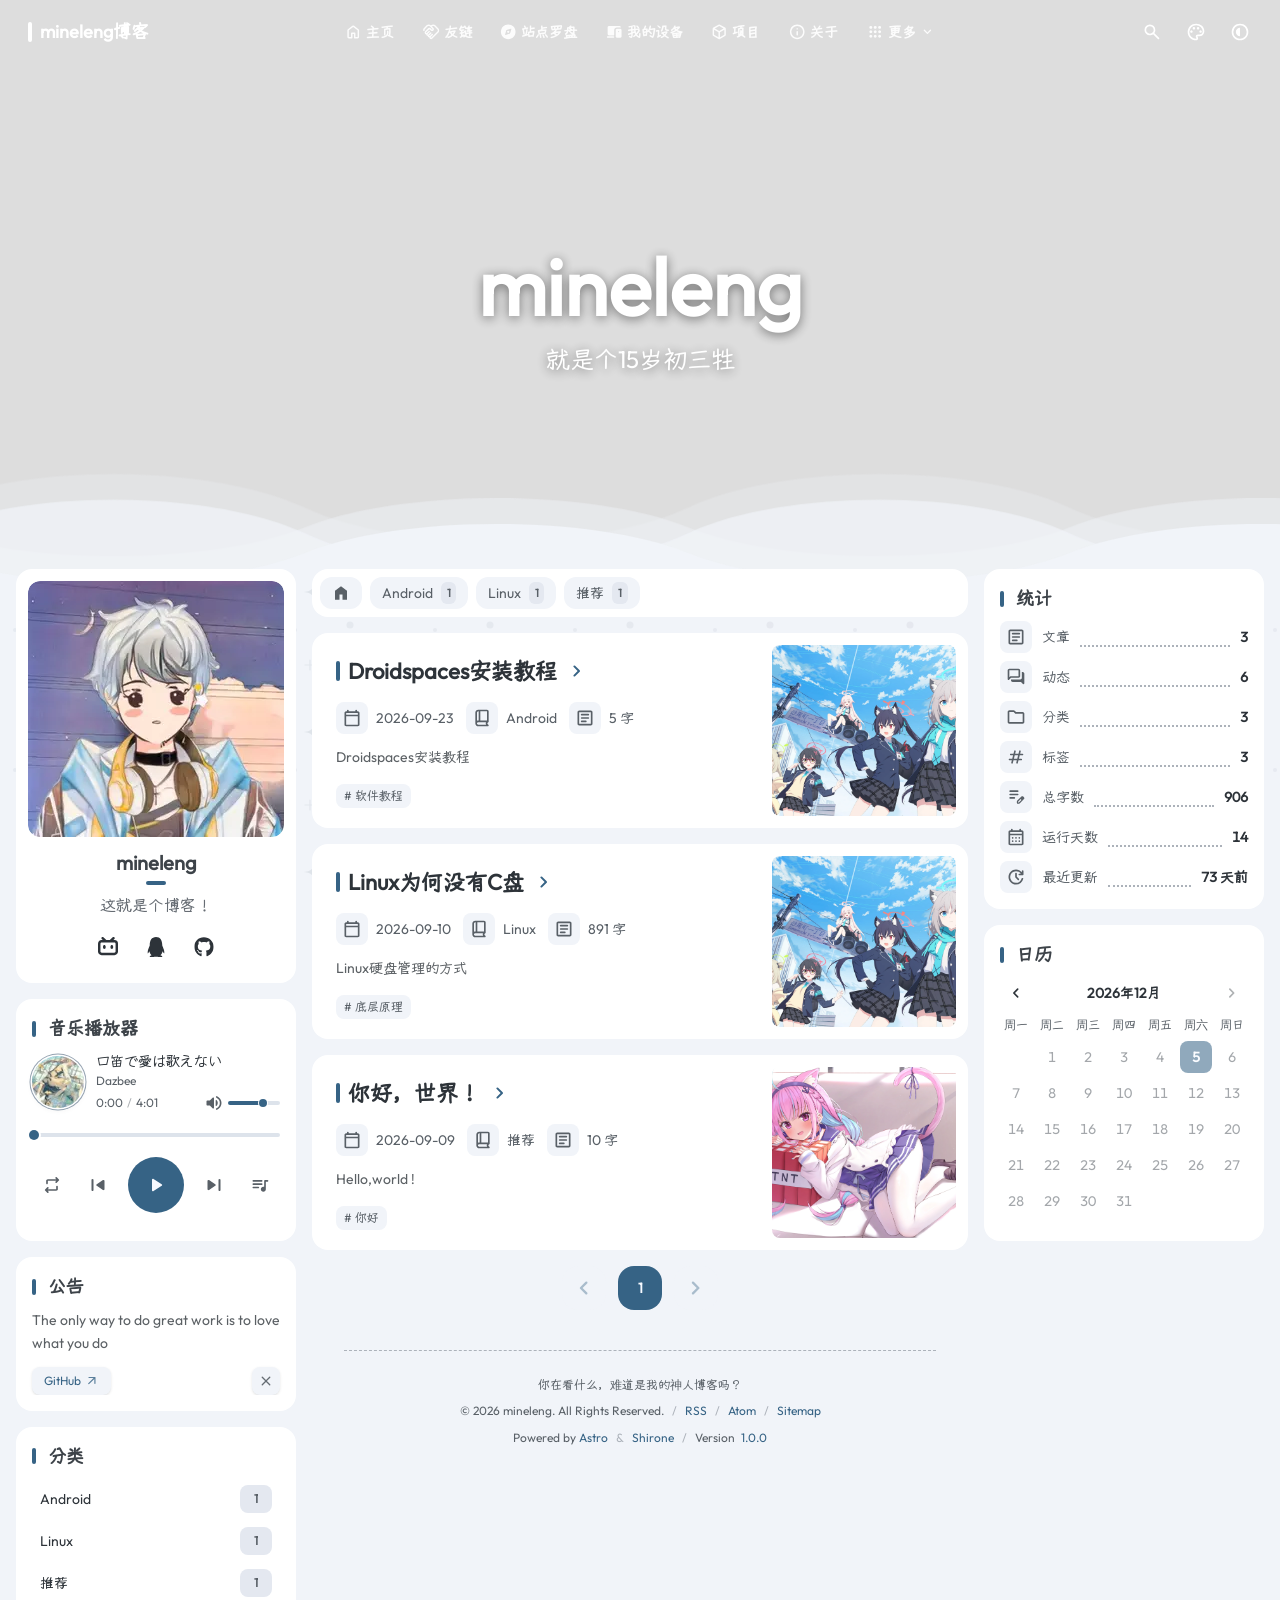
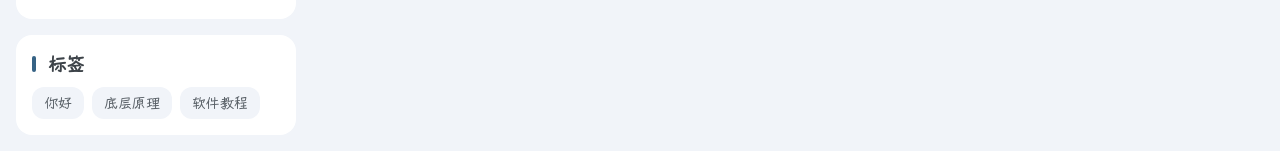
==== commit 66659767: "chore: update dist mcmineleng/blog-source@d3fdb9698711ec1ec22c02adb8e280bafc2c8b42" ====
--- a/index.html
+++ b/index.html
@@ -250,7 +250,7 @@
 document.addEventListener('swup:content:replace', bindSearchTriggers);
 })();</script></div></header><section id="banner-wrapper" class="banner-stage" aria-label="mineleng" data-copy-mode="home" data-context-motion="idle" data-desktop-images="[&quot;/_astro/1.BYNc7uBQ_egSfu.webp&quot;]" data-mobile-images="[&quot;/_astro/1.gBuj2H5F_Z1R50l1.webp&quot;]" data-carousel-enabled="true" data-carousel-interval="6000" data-carousel-fade-duration="1200" data-carousel-animation="ken-burns" style="--banner-fade-duration: 1200ms;" data-position="center" data-home-title="mineleng" data-home-subtitles="[&quot;就是个15岁初三牲&quot;,&quot;只有一点点本事&quot;,&quot;这个博客更新老慢了&quot;]" data-subtitle-typewriter-enabled="true" data-subtitle-typewriter-loop="true" data-subtitle-typewriter-speed="100" data-subtitle-typewriter-delete-speed="50" data-subtitle-typewriter-pause-time="2000" data-astro-cid-rziwwxwo><div class="banner-stage__media" aria-hidden="true" data-astro-cid-rziwwxwo><picture data-astro-cid-rziwwxwo><source media="(min-width: 1024px)" type="image/avif" srcset="/_astro/1.BYNc7uBQ_2iL6p0.avif 1280w, /_astro/1.BYNc7uBQ_fvU9P.avif 1600w, /_astro/1.BYNc7uBQ_Z1NWWIx.avif 1920w" sizes="100vw" data-astro-cid-rziwwxwo><source media="(min-width: 1024px)" type="image/webp" srcset="/_astro/1.BYNc7uBQ_M7tLL.webp 1280w, /_astro/1.BYNc7uBQ_Z1g7Gso.webp 1600w, /_astro/1.BYNc7uBQ_egSfu.webp 1920w" sizes="100vw" data-astro-cid-rziwwxwo><source media="(max-width: 1023.98px)" type="image/avif" srcset="/_astro/1.gBuj2H5F_Z1G9Y1v.avif 640w, /_astro/1.gBuj2H5F_xiwze.avif 828w, /_astro/1.gBuj2H5F_19RhtS.avif 1080w" sizes="100vw" data-astro-cid-rziwwxwo><source media="(max-width: 1023.98px)" type="image/webp" srcset="/_astro/1.gBuj2H5F_ZN5zh6.webp 640w, /_astro/1.gBuj2H5F_1qmVjD.webp 828w, /_astro/1.gBuj2H5F_Z1R50l1.webp 1080w" sizes="100vw" data-astro-cid-rziwwxwo><img class="banner-stage__image banner-stage__image--front banner-stage__image--active" src="/_astro/1.BYNc7uBQ_egSfu.webp" width="1920" height="1080" fetchpriority="high" loading="eager" decoding="async" alt="" style="object-position: center;" data-astro-cid-rziwwxwo></picture><img class="banner-stage__image banner-stage__image--back" alt="" data-astro-cid-rziwwxwo></div><div class="banner-stage__scrim" style="--banner-dim-opacity: 0.24" data-astro-cid-rziwwxwo></div><div class="banner-stage__copy banner-stage__copy--home" data-banner-home-copy data-astro-cid-rziwwxwo><h1 data-astro-cid-rziwwxwo>mineleng</h1><p aria-label="就是个15岁初三牲" data-subtitle-state="complete" data-astro-cid-rziwwxwo>就是个15岁初三牲</p></div><div class="banner-stage__copy banner-stage__copy--context" data-banner-context data-astro-cid-rziwwxwo><div class="banner-stage__context-title" data-banner-context-title data-astro-cid-rziwwxwo></div><div class="banner-stage__context-details" data-banner-context-details hidden data-astro-cid-rziwwxwo><span class="banner-stage__context-divider" aria-hidden="true" data-astro-cid-rziwwxwo></span><p data-banner-context-description hidden data-astro-cid-rziwwxwo></p><div class="banner-stage__context-meta" data-banner-context-meta hidden data-astro-cid-rziwwxwo><svg width="1em" height="1em" viewBox="0 0 24 24" aria-hidden="true" data-astro-cid-rziwwxwo="true" data-icon="material-symbols:calendar-today-rounded"><symbol id="ai:material-symbols:calendar-today-rounded"><path fill="currentColor" d="M5 22q-.825 0-1.412-.587T3 20V6q0-.825.588-1.412T5 4h1V3q0-.425.288-.712T7 2t.713.288T8 3v1h8V3q0-.425.288-.712T17 2t.713.288T18 3v1h1q.825 0 1.413.588T21 6v14q0 .825-.587 1.413T19 22zm0-2h14V10H5z"/></symbol><use href="#ai:material-symbols:calendar-today-rounded"></use></svg><time data-banner-context-date datetime data-astro-cid-rziwwxwo></time></div></div></div><div class="banner-waves" aria-hidden="true" data-astro-cid-yfeznfkc><svg viewBox="0 0 240 42" preserveAspectRatio="none" focusable="false" data-astro-cid-yfeznfkc><defs data-astro-cid-yfeznfkc><path id="shirone-banner-wave-a" d="M -768 18 C -752 4 -720 4 -704 18 C -688 32 -656 32 -640 18 C -624 4 -592 4 -576 18 C -560 32 -528 32 -512 18 C -496 4 -464 4 -448 18 C -432 32 -400 32 -384 18 C -368 4 -336 4 -320 18 C -304 32 -272 32 -256 18 C -240 4 -208 4 -192 18 C -176 32 -144 32 -128 18 C -112 4 -80 4 -64 18 C -48 32 -16 32 0 18 C 16 4 48 4 64 18 C 80 32 112 32 128 18 C 144 4 176 4 192 18 C 208 32 240 32 256 18 C 272 4 304 4 320 18 C 336 32 368 32 384 18 C 400 4 432 4 448 18 C 464 32 496 32 512 18 C 528 4 560 4 576 18 C 592 32 624 32 640 18 C 656 4 688 4 704 18 C 720 32 752 32 768 18 C 784 4 816 4 832 18 C 848 32 880 32 896 18 C 912 4 944 4 960 18 C 976 32 1008 32 1024 18 V 60 H -768 Z" data-astro-cid-yfeznfkc></path><path id="shirone-banner-wave-b" d="M -768 20 C -752 32 -720 32 -704 20 C -688 8 -656 8 -640 20 C -624 32 -592 32 -576 20 C -560 8 -528 8 -512 20 C -496 32 -464 32 -448 20 C -432 8 -400 8 -384 20 C -368 32 -336 32 -320 20 C -304 8 -272 8 -256 20 C -240 32 -208 32 -192 20 C -176 8 -144 8 -128 20 C -112 32 -80 32 -64 20 C -48 8 -16 8 0 20 C 16 32 48 32 64 20 C 80 8 112 8 128 20 C 144 32 176 32 192 20 C 208 8 240 8 256 20 C 272 32 304 32 320 20 C 336 8 368 8 384 20 C 400 32 432 32 448 20 C 464 8 496 8 512 20 C 528 32 560 32 576 20 C 592 8 624 8 640 20 C 656 32 688 32 704 20 C 720 8 752 8 768 20 C 784 32 816 32 832 20 C 848 8 880 8 896 20 C 912 32 944 32 960 20 C 976 8 1008 8 1024 20 V 60 H -768 Z" data-astro-cid-yfeznfkc></path></defs><g class="banner-waves__layers" data-astro-cid-yfeznfkc><use href="#shirone-banner-wave-a" class="banner-waves__layer banner-waves__layer--haze" data-astro-cid-yfeznfkc></use><use href="#shirone-banner-wave-b" class="banner-waves__layer banner-waves__layer--far" data-astro-cid-yfeznfkc></use><use href="#shirone-banner-wave-a" class="banner-waves__layer banner-waves__layer--middle" data-astro-cid-yfeznfkc></use><use href="#shirone-banner-wave-b" class="banner-waves__layer banner-waves__layer--near" data-astro-cid-yfeznfkc></use></g></svg></div></section><script type="module" src="/_astro/BannerStage.astro_astro_type_script_index_0_lang.BuZ23KQP.js"></script><div id="main-layout" class="absolute w-full z-30 pointer-events-none"><!-- The pointer-events-none here prevent blocking the click event of the TOC --><div class="relative max-w-[var(--page-width)] mx-auto pointer-events-auto"><div id="main-grid" class="transition duration-[var(--m3e-duration-long)] w-full left-0 right-0 grid grid-rows-[auto_1fr_auto] lg:grid-rows-[auto] mx-auto gap-4 px-2 md:px-4 grid-cols-1 lg:grid-cols-[var(--sidebar-width)_1fr] xl:grid-cols-[var(--sidebar-width)_1fr_var(--sidebar-width)]"><aside id="sidebar" aria-label="侧栏" class="mb-4 row-start-2 row-end-3 col-span-2 lg:row-start-1 lg:row-end-2 lg:col-span-1 lg:max-w-[var(--sidebar-width)] onload-animation lg:col-start-1 w-full lg:h-full" data-astro-cid-mdweaetd><div data-sidebar-group class="flex flex-col w-full gap-4 mb-4" data-astro-cid-mdweaetd><div data-sidebar-pages class="sidebar-widget" data-astro-cid-mdweaetd><div><script>(()=>{var e=async t=>{await(await t())()};(self.Astro||(self.Astro={})).load=e;window.dispatchEvent(new Event("astro:load"));})();</script><!--[--><!--[-1--><div class="m3-card m3-card--filled p-3 svelte-1qh1w4o" style="--m3-card-bg: var(--card-bg); --m3-card-radius: var(--shape-corner-l)"><a aria-label="Go to About Page" href="/about/" class="group block relative mx-auto mt-1 lg:mx-0 lg:mt-0 mb-3
        max-w-[12rem] lg:max-w-none overflow-hidden rounded-xl active:scale-95"><div class="absolute transition pointer-events-none group-hover:bg-black/30 group-active:bg-black/50
-        w-full h-full z-50 flex items-center justify-center"><svg width="1.13em" height="1em" viewBox="0 0 576 512" class="transition opacity-0 scale-90 group-hover:scale-100 group-hover:opacity-100 text-white text-5xl" data-icon="fa6-regular:address-card"><symbol id="ai:fa6-regular:address-card"><path fill="currentColor" d="M512 80c8.8 0 16 7.2 16 16v320c0 8.8-7.2 16-16 16H64c-8.8 0-16-7.2-16-16V96c0-8.8 7.2-16 16-16zM64 32C28.7 32 0 60.7 0 96v320c0 35.3 28.7 64 64 64h448c35.3 0 64-28.7 64-64V96c0-35.3-28.7-64-64-64zm144 224a64 64 0 1 0 0-128a64 64 0 1 0 0 128m-32 32c-44.2 0-80 35.8-80 80c0 8.8 7.2 16 16 16h192c8.8 0 16-7.2 16-16c0-44.2-35.8-80-80-80zm200-144c-13.3 0-24 10.7-24 24s10.7 24 24 24h80c13.3 0 24-10.7 24-24s-10.7-24-24-24zm0 96c-13.3 0-24 10.7-24 24s10.7 24 24 24h80c13.3 0 24-10.7 24-24s-10.7-24-24-24z"/></symbol><use href="#ai:fa6-regular:address-card"></use></svg></div><!--[--><div class="m3-avatar m3-avatar--rounded mx-auto lg:!w-full svelte-1ignagu" style="--m3e-avatar-size: 176px" role="img" aria-label="Profile Image of the Author"><!--[0--><img src="/_astro/avatar.DJ3n-a_W_Z2aLzga.webp" srcset="/_astro/avatar.DJ3n-a_W_1LcDtI.webp 128w, /_astro/avatar.DJ3n-a_W_Z2aLzga.webp 256w, /_astro/avatar.DJ3n-a_W_Z12yEc7.webp 384w, /_astro/avatar.DJ3n-a_W_Z7xC3X.webp 512w" sizes="(min-width: 1024px) 256px, 176px" width="1080" height="1080" alt="Profile Image of the Author" loading="lazy" decoding="async" class="svelte-1ignagu" onerror="this.__e=event"/><!--]--></div><!--]--></a><div class="px-2"><div class="font-bold text-xl text-center mb-1 text-90 transition">mineleng</div><div class="h-1 w-5 bg-[var(--primary)] mx-auto rounded-full mb-2 transition"></div><div class="text-center text-50 mb-2.5 transition">这就是个博客！</div><div class="flex flex-wrap gap-2 justify-center mb-1"><astro-island uid="2tApn4" component-url="/_astro/Tooltip.CZ2rSsP_.js" component-export="default" renderer-url="/_astro/client.svelte.DfeZY-Hs.js" props="{&quot;label&quot;:[0,&quot;哔哩哔哩&quot;],&quot;placement&quot;:[0,&quot;top&quot;]}" ssr client="load" opts="{&quot;name&quot;:&quot;Tooltip&quot;,&quot;value&quot;:true}" await-children><!--[--><span class="m3-tooltip  svelte-19pb5a5"><astro-slot><!--[--><!--[0--><a href="https://space.bilibili.com/3546582538520784" target="_blank" rel="me" class="m3-icon-button m3-icon-button--standard m3-icon-button--small m3-icon-button--round m3-state-layer  svelte-1f9wkzm" aria-label="哔哩哔哩"><!--[1--><svg width="1em" height="1em" viewBox="0 0 512 512" class="text-[1.5rem]" data-icon="fa6-brands:bilibili"><symbol id="ai:fa6-brands:bilibili"><path fill="currentColor" d="M488.6 104.1c16.7 18.1 24.4 39.7 23.3 65.7v202.4c-.4 26.4-9.2 48.1-26.5 65.1c-17.2 17-39.1 25.9-65.5 26.7H92.02c-26.45-.8-48.21-9.8-65.28-27.2C9.682 419.4.767 396.5 0 368.2V169.8c.767-26 9.682-47.6 26.74-65.7C43.81 87.75 65.57 78.77 92.02 78h29.38L96.05 52.19c-5.75-5.73-8.63-13-8.63-21.79c0-8.8 2.88-16.06 8.63-21.797C101.8 2.868 109.1 0 117.9 0q13.2 0 21.9 8.603L213.1 78h88l74.5-69.397C381.7 2.868 389.2 0 398 0q13.2 0 21.9 8.603c5.7 5.737 8.6 12.997 8.6 21.797c0 8.79-2.9 16.06-8.6 21.79L394.6 78h29.3c26.4.77 48 9.75 64.7 26.1m-38.8 69.7c-.4-9.6-3.7-17.4-10.7-23.5c-5.2-6.1-14-9.4-22.7-9.8H96.05c-9.59.4-17.45 3.7-23.58 9.8c-6.14 6.1-9.4 13.9-9.78 23.5v194.4c0 9.2 3.26 17 9.78 23.5s14.38 9.8 23.58 9.8H416.4c9.2 0 17-3.3 23.3-9.8s9.7-14.3 10.1-23.5zm-264.3 42.7c6.3 6.3 9.7 14.1 10.1 23.2V273c-.4 9.2-3.7 16.9-9.8 23.2c-6.2 6.3-14 9.5-23.6 9.5s-17.5-3.2-23.6-9.5s-9.4-14-9.8-23.2v-33.3c.4-9.1 3.8-16.9 10.1-23.2s13.2-9.6 23.3-10c9.2.4 17 3.7 23.3 10m191.5 0c6.3 6.3 9.7 14.1 10.1 23.2V273c-.4 9.2-3.7 16.9-9.8 23.2s-14 9.5-23.6 9.5s-17.4-3.2-23.6-9.5c-7-6.3-9.4-14-9.7-23.2v-33.3c.3-9.1 3.7-16.9 10-23.2s14.1-9.6 23.3-10c9.2.4 17 3.7 23.3 10"/></symbol><use href="#ai:fa6-brands:bilibili"></use></svg><!----><!--]--></a><!--]--><!--]--></astro-slot><!----></span> <span class="m3-tooltip__tip m3-tooltip__tip--plain m3-tooltip__tip--bottom svelte-19pb5a5" id="m3e-tooltip-wiim9dn" role="tooltip" aria-hidden="true" style="left: 0px; top: 0px;"><!--[-1-->哔哩哔哩<!--]--></span><!--]--><!--astro:end--></astro-island><astro-island uid="2mbfrW" component-url="/_astro/Tooltip.CZ2rSsP_.js" component-export="default" renderer-url="/_astro/client.svelte.DfeZY-Hs.js" props="{&quot;label&quot;:[0,&quot;QQ&quot;],&quot;placement&quot;:[0,&quot;top&quot;]}" ssr client="load" opts="{&quot;name&quot;:&quot;Tooltip&quot;,&quot;value&quot;:true}" await-children><!--[--><span class="m3-tooltip  svelte-19pb5a5"><astro-slot><!--[--><!--[0--><a href="https://qm.qq.com/q/gRpl5tyK7S" target="_blank" rel="me" class="m3-icon-button m3-icon-button--standard m3-icon-button--small m3-icon-button--round m3-state-layer  svelte-1f9wkzm" aria-label="QQ"><!--[1--><svg width="0.88em" height="1em" viewBox="0 0 448 512" class="text-[1.5rem]" data-icon="fa6-brands:qq"><symbol id="ai:fa6-brands:qq"><path fill="currentColor" d="M433.754 420.445c-11.526 1.393-44.86-52.741-44.86-52.741c0 31.345-16.136 72.247-51.051 101.786c16.842 5.192 54.843 19.167 45.803 34.421c-7.316 12.343-125.51 7.881-159.632 4.037c-34.122 3.844-152.316 8.306-159.632-4.037c-9.045-15.25 28.918-29.214 45.783-34.415c-34.92-29.539-51.059-70.445-51.059-101.792c0 0-33.334 54.134-44.859 52.741c-5.37-.65-12.424-29.644 9.347-99.704c10.261-33.024 21.995-60.478 40.144-105.779C60.683 98.063 108.982.006 224 0c113.737.006 163.156 96.133 160.264 214.963c18.118 45.223 29.912 72.85 40.144 105.778c21.768 70.06 14.716 99.053 9.346 99.704"/></symbol><use href="#ai:fa6-brands:qq"></use></svg><!----><!--]--></a><!--]--><!--]--></astro-slot><!----></span> <span class="m3-tooltip__tip m3-tooltip__tip--plain m3-tooltip__tip--bottom svelte-19pb5a5" id="m3e-tooltip-pljx14n" role="tooltip" aria-hidden="true" style="left: 0px; top: 0px;"><!--[-1-->QQ<!--]--></span><!--]--><!--astro:end--></astro-island><astro-island uid="ZNIUx3" component-url="/_astro/Tooltip.CZ2rSsP_.js" component-export="default" renderer-url="/_astro/client.svelte.DfeZY-Hs.js" props="{&quot;label&quot;:[0,&quot;GitHub&quot;],&quot;placement&quot;:[0,&quot;top&quot;]}" ssr client="load" opts="{&quot;name&quot;:&quot;Tooltip&quot;,&quot;value&quot;:true}" await-children><!--[--><span class="m3-tooltip  svelte-19pb5a5"><astro-slot><!--[--><!--[0--><a href="https://github.com/mcmineleng" target="_blank" rel="me" class="m3-icon-button m3-icon-button--standard m3-icon-button--small m3-icon-button--round m3-state-layer  svelte-1f9wkzm" aria-label="GitHub"><!--[1--><svg width="0.97em" height="1em" viewBox="0 0 496 512" class="text-[1.5rem]" data-icon="fa6-brands:github"><use href="#ai:fa6-brands:github"></use></svg><!----><!--]--></a><!--]--><!--]--></astro-slot><!----></span> <span class="m3-tooltip__tip m3-tooltip__tip--plain m3-tooltip__tip--bottom svelte-19pb5a5" id="m3e-tooltip-5h5ja1e" role="tooltip" aria-hidden="true" style="left: 0px; top: 0px;"><!--[-1-->GitHub<!--]--></span><!--]--><!--astro:end--></astro-island></div></div><!----></div><!--]--><!--]--></div></div><div data-sidebar-pages class="sidebar-widget" data-astro-cid-mdweaetd><style>.music-player {
+        w-full h-full z-50 flex items-center justify-center"><svg width="1.13em" height="1em" viewBox="0 0 576 512" class="transition opacity-0 scale-90 group-hover:scale-100 group-hover:opacity-100 text-white text-5xl" data-icon="fa6-regular:address-card"><symbol id="ai:fa6-regular:address-card"><path fill="currentColor" d="M512 80c8.8 0 16 7.2 16 16v320c0 8.8-7.2 16-16 16H64c-8.8 0-16-7.2-16-16V96c0-8.8 7.2-16 16-16zM64 32C28.7 32 0 60.7 0 96v320c0 35.3 28.7 64 64 64h448c35.3 0 64-28.7 64-64V96c0-35.3-28.7-64-64-64zm144 224a64 64 0 1 0 0-128a64 64 0 1 0 0 128m-32 32c-44.2 0-80 35.8-80 80c0 8.8 7.2 16 16 16h192c8.8 0 16-7.2 16-16c0-44.2-35.8-80-80-80zm200-144c-13.3 0-24 10.7-24 24s10.7 24 24 24h80c13.3 0 24-10.7 24-24s-10.7-24-24-24zm0 96c-13.3 0-24 10.7-24 24s10.7 24 24 24h80c13.3 0 24-10.7 24-24s-10.7-24-24-24z"/></symbol><use href="#ai:fa6-regular:address-card"></use></svg></div><!--[--><div class="m3-avatar m3-avatar--rounded mx-auto lg:!w-full svelte-1ignagu" style="--m3e-avatar-size: 176px" role="img" aria-label="Profile Image of the Author"><!--[0--><img src="/_astro/avatar.DJ3n-a_W_Z2aLzga.webp" srcset="/_astro/avatar.DJ3n-a_W_1LcDtI.webp 128w, /_astro/avatar.DJ3n-a_W_Z2aLzga.webp 256w, /_astro/avatar.DJ3n-a_W_Z12yEc7.webp 384w, /_astro/avatar.DJ3n-a_W_Z7xC3X.webp 512w" sizes="(min-width: 1024px) 256px, 176px" width="1080" height="1080" alt="Profile Image of the Author" loading="lazy" decoding="async" class="svelte-1ignagu" onerror="this.__e=event"/><!--]--></div><!--]--></a><div class="px-2"><div class="font-bold text-xl text-center mb-1 text-90 transition">mineleng</div><div class="h-1 w-5 bg-[var(--primary)] mx-auto rounded-full mb-2 transition"></div><div class="text-center text-50 mb-2.5 transition">这就是个博客！</div><div class="flex flex-wrap gap-2 justify-center mb-1"><astro-island uid="Z1hdOKm" component-url="/_astro/Tooltip.CZ2rSsP_.js" component-export="default" renderer-url="/_astro/client.svelte.DfeZY-Hs.js" props="{&quot;label&quot;:[0,&quot;哔哩哔哩&quot;],&quot;placement&quot;:[0,&quot;top&quot;]}" ssr client="load" opts="{&quot;name&quot;:&quot;Tooltip&quot;,&quot;value&quot;:true}" await-children><!--[--><span class="m3-tooltip  svelte-19pb5a5"><astro-slot><!--[--><!--[0--><a href="https://space.bilibili.com/3546582538520784" target="_blank" rel="me" class="m3-icon-button m3-icon-button--standard m3-icon-button--small m3-icon-button--round m3-state-layer  svelte-1f9wkzm" aria-label="哔哩哔哩"><!--[1--><svg width="1em" height="1em" viewBox="0 0 512 512" class="text-[1.5rem]" data-icon="fa6-brands:bilibili"><symbol id="ai:fa6-brands:bilibili"><path fill="currentColor" d="M488.6 104.1c16.7 18.1 24.4 39.7 23.3 65.7v202.4c-.4 26.4-9.2 48.1-26.5 65.1c-17.2 17-39.1 25.9-65.5 26.7H92.02c-26.45-.8-48.21-9.8-65.28-27.2C9.682 419.4.767 396.5 0 368.2V169.8c.767-26 9.682-47.6 26.74-65.7C43.81 87.75 65.57 78.77 92.02 78h29.38L96.05 52.19c-5.75-5.73-8.63-13-8.63-21.79c0-8.8 2.88-16.06 8.63-21.797C101.8 2.868 109.1 0 117.9 0q13.2 0 21.9 8.603L213.1 78h88l74.5-69.397C381.7 2.868 389.2 0 398 0q13.2 0 21.9 8.603c5.7 5.737 8.6 12.997 8.6 21.797c0 8.79-2.9 16.06-8.6 21.79L394.6 78h29.3c26.4.77 48 9.75 64.7 26.1m-38.8 69.7c-.4-9.6-3.7-17.4-10.7-23.5c-5.2-6.1-14-9.4-22.7-9.8H96.05c-9.59.4-17.45 3.7-23.58 9.8c-6.14 6.1-9.4 13.9-9.78 23.5v194.4c0 9.2 3.26 17 9.78 23.5s14.38 9.8 23.58 9.8H416.4c9.2 0 17-3.3 23.3-9.8s9.7-14.3 10.1-23.5zm-264.3 42.7c6.3 6.3 9.7 14.1 10.1 23.2V273c-.4 9.2-3.7 16.9-9.8 23.2c-6.2 6.3-14 9.5-23.6 9.5s-17.5-3.2-23.6-9.5s-9.4-14-9.8-23.2v-33.3c.4-9.1 3.8-16.9 10.1-23.2s13.2-9.6 23.3-10c9.2.4 17 3.7 23.3 10m191.5 0c6.3 6.3 9.7 14.1 10.1 23.2V273c-.4 9.2-3.7 16.9-9.8 23.2s-14 9.5-23.6 9.5s-17.4-3.2-23.6-9.5c-7-6.3-9.4-14-9.7-23.2v-33.3c.3-9.1 3.7-16.9 10-23.2s14.1-9.6 23.3-10c9.2.4 17 3.7 23.3 10"/></symbol><use href="#ai:fa6-brands:bilibili"></use></svg><!----><!--]--></a><!--]--><!--]--></astro-slot><!----></span> <span class="m3-tooltip__tip m3-tooltip__tip--plain m3-tooltip__tip--bottom svelte-19pb5a5" id="m3e-tooltip-je0s6wd" role="tooltip" aria-hidden="true" style="left: 0px; top: 0px;"><!--[-1-->哔哩哔哩<!--]--></span><!--]--><!--astro:end--></astro-island><astro-island uid="Z1mgkIc" component-url="/_astro/Tooltip.CZ2rSsP_.js" component-export="default" renderer-url="/_astro/client.svelte.DfeZY-Hs.js" props="{&quot;label&quot;:[0,&quot;QQ&quot;],&quot;placement&quot;:[0,&quot;top&quot;]}" ssr client="load" opts="{&quot;name&quot;:&quot;Tooltip&quot;,&quot;value&quot;:true}" await-children><!--[--><span class="m3-tooltip  svelte-19pb5a5"><astro-slot><!--[--><!--[0--><a href="https://qm.qq.com/q/gRpl5tyK7S" target="_blank" rel="me" class="m3-icon-button m3-icon-button--standard m3-icon-button--small m3-icon-button--round m3-state-layer  svelte-1f9wkzm" aria-label="QQ"><!--[1--><svg width="0.88em" height="1em" viewBox="0 0 448 512" class="text-[1.5rem]" data-icon="fa6-brands:qq"><symbol id="ai:fa6-brands:qq"><path fill="currentColor" d="M433.754 420.445c-11.526 1.393-44.86-52.741-44.86-52.741c0 31.345-16.136 72.247-51.051 101.786c16.842 5.192 54.843 19.167 45.803 34.421c-7.316 12.343-125.51 7.881-159.632 4.037c-34.122 3.844-152.316 8.306-159.632-4.037c-9.045-15.25 28.918-29.214 45.783-34.415c-34.92-29.539-51.059-70.445-51.059-101.792c0 0-33.334 54.134-44.859 52.741c-5.37-.65-12.424-29.644 9.347-99.704c10.261-33.024 21.995-60.478 40.144-105.779C60.683 98.063 108.982.006 224 0c113.737.006 163.156 96.133 160.264 214.963c18.118 45.223 29.912 72.85 40.144 105.778c21.768 70.06 14.716 99.053 9.346 99.704"/></symbol><use href="#ai:fa6-brands:qq"></use></svg><!----><!--]--></a><!--]--><!--]--></astro-slot><!----></span> <span class="m3-tooltip__tip m3-tooltip__tip--plain m3-tooltip__tip--bottom svelte-19pb5a5" id="m3e-tooltip-48pvp9z" role="tooltip" aria-hidden="true" style="left: 0px; top: 0px;"><!--[-1-->QQ<!--]--></span><!--]--><!--astro:end--></astro-island><astro-island uid="Z2unl7E" component-url="/_astro/Tooltip.CZ2rSsP_.js" component-export="default" renderer-url="/_astro/client.svelte.DfeZY-Hs.js" props="{&quot;label&quot;:[0,&quot;GitHub&quot;],&quot;placement&quot;:[0,&quot;top&quot;]}" ssr client="load" opts="{&quot;name&quot;:&quot;Tooltip&quot;,&quot;value&quot;:true}" await-children><!--[--><span class="m3-tooltip  svelte-19pb5a5"><astro-slot><!--[--><!--[0--><a href="https://github.com/mcmineleng" target="_blank" rel="me" class="m3-icon-button m3-icon-button--standard m3-icon-button--small m3-icon-button--round m3-state-layer  svelte-1f9wkzm" aria-label="GitHub"><!--[1--><svg width="0.97em" height="1em" viewBox="0 0 496 512" class="text-[1.5rem]" data-icon="fa6-brands:github"><use href="#ai:fa6-brands:github"></use></svg><!----><!--]--></a><!--]--><!--]--></astro-slot><!----></span> <span class="m3-tooltip__tip m3-tooltip__tip--plain m3-tooltip__tip--bottom svelte-19pb5a5" id="m3e-tooltip-peg1p5w" role="tooltip" aria-hidden="true" style="left: 0px; top: 0px;"><!--[-1-->GitHub<!--]--></span><!--]--><!--astro:end--></astro-island></div></div><!----></div><!--]--><!--]--></div></div><div data-sidebar-pages class="sidebar-widget" data-astro-cid-mdweaetd><style>.music-player {
   min-width: 0;
   display: flex;
   flex-direction: column;
@@ -783,7 +783,7 @@
     transform: scale(1);
   }
 }
-</style><widget-layout data-id="sidebar-music-player" data-is-collapsed="undefined" style="undefined; " data-astro-cid-w3nhkpix="true"><!--[--><!--[-1--><div class="m3-card m3-card--filled pb-4 svelte-1qh1w4o" style="--m3-card-bg: var(--card-bg); --m3-card-radius: var(--shape-corner-l)"><div class="font-bold transition text-lg text-90 relative ml-8 mt-4 mb-2" style="" data-astro-cid-w3nhkpix><!--[--><span class="m3-accent-bar m3-accent-bar--small absolute -left-4 top-[5.5px] svelte-1oe40yy" aria-hidden="true"></span><!--]-->音乐播放器</div><div id="sidebar-music-player" class="collapse-wrapper px-4 overflow-hidden" style="" data-astro-cid-w3nhkpix><astro-island uid="Z1mnpIq" component-url="/_astro/MusicSidebarClient.C6ZPfcj7.js" component-export="default" renderer-url="/_astro/client.svelte.DfeZY-Hs.js" props="{&quot;options&quot;:[0,{&quot;provider&quot;:[0,&quot;mixed&quot;],&quot;playlist&quot;:[1,[[0,{&quot;id&quot;:[0,&quot;dazbee&quot;],&quot;title&quot;:[0,&quot;口笛で愛は歌えない&quot;],&quot;source&quot;:[0,&quot;/assets/music/url/dazbee.mp3&quot;],&quot;artist&quot;:[0,&quot;Dazbee&quot;],&quot;cover&quot;:[0,&quot;/_astro/dazbee.Ck4Hukb1_ZkD5Vu.webp&quot;],&quot;duration&quot;:[0,241],&quot;coverSrcset&quot;:[0,&quot;/_astro/dazbee.Ck4Hukb1_1zWLrG.webp 64w, /_astro/dazbee.Ck4Hukb1_ZkD5Vu.webp 128w&quot;],&quot;coverSizes&quot;:[0,&quot;52px&quot;],&quot;coverWidth&quot;:[0,240],&quot;coverHeight&quot;:[0,237]}],[0,{&quot;id&quot;:[0,&quot;hitori&quot;],&quot;title&quot;:[0,&quot;ひとり上手&quot;],&quot;source&quot;:[0,&quot;/assets/music/url/hitori.mp3&quot;],&quot;artist&quot;:[0,&quot;Kaya&quot;],&quot;cover&quot;:[0,&quot;/_astro/hitori.DYBDyoI1_2vAlvo.webp&quot;],&quot;duration&quot;:[0,253],&quot;coverSrcset&quot;:[0,&quot;/_astro/hitori.DYBDyoI1_Z1e72Ba.webp 64w, /_astro/hitori.DYBDyoI1_2vAlvo.webp 128w&quot;],&quot;coverSizes&quot;:[0,&quot;52px&quot;],&quot;coverWidth&quot;:[0,130],&quot;coverHeight&quot;:[0,130]}],[0,{&quot;id&quot;:[0,&quot;xryx&quot;],&quot;title&quot;:[0,&quot;眩耀夜行&quot;],&quot;source&quot;:[0,&quot;/assets/music/url/xryx.mp3&quot;],&quot;artist&quot;:[0,&quot;スリーズブーケ&quot;],&quot;cover&quot;:[0,&quot;/_astro/xryx.BynEIvPj_14YQjT.webp&quot;],&quot;duration&quot;:[0,245],&quot;coverSrcset&quot;:[0,&quot;/_astro/xryx.BynEIvPj_2kWbw8.webp 64w, /_astro/xryx.BynEIvPj_14YQjT.webp 128w&quot;],&quot;coverSizes&quot;:[0,&quot;52px&quot;],&quot;coverWidth&quot;:[0,500],&quot;coverHeight&quot;:[0,500]}],[0,{&quot;id&quot;:[0,&quot;cl&quot;],&quot;title&quot;:[0,&quot;春雷の頃&quot;],&quot;source&quot;:[0,&quot;/assets/music/url/cl.mp3&quot;],&quot;artist&quot;:[0,&quot;22/7&quot;],&quot;cover&quot;:[0,&quot;/_astro/cl.CmIDm8LQ_ZugKW3.webp&quot;],&quot;duration&quot;:[0,242],&quot;coverSrcset&quot;:[0,&quot;/_astro/cl.CmIDm8LQ_2nCj4J.webp 64w, /_astro/cl.CmIDm8LQ_ZugKW3.webp 128w&quot;],&quot;coverSizes&quot;:[0,&quot;52px&quot;],&quot;coverWidth&quot;:[0,130],&quot;coverHeight&quot;:[0,130]}]]],&quot;meting&quot;:[0,{&quot;server&quot;:[0,&quot;netease&quot;],&quot;type&quot;:[0,&quot;playlist&quot;],&quot;id&quot;:[0,&quot;14164869977&quot;]}],&quot;defaultVolume&quot;:[0,0.7],&quot;defaultMode&quot;:[0,&quot;sequence&quot;]}],&quot;labels&quot;:[0,{&quot;previous&quot;:[0,&quot;上一曲&quot;],&quot;play&quot;:[0,&quot;播放&quot;],&quot;pause&quot;:[0,&quot;暂停&quot;],&quot;next&quot;:[0,&quot;下一曲&quot;],&quot;mute&quot;:[0,&quot;静音&quot;],&quot;unmute&quot;:[0,&quot;取消静音&quot;],&quot;playbackMode&quot;:[0,&quot;播放模式&quot;],&quot;modeSequence&quot;:[0,&quot;顺序播放&quot;],&quot;modeRepeatOne&quot;:[0,&quot;单曲循环&quot;],&quot;modeShuffle&quot;:[0,&quot;随机播放&quot;],&quot;progress&quot;:[0,&quot;播放进度：{current} / {duration}&quot;],&quot;volume&quot;:[0,&quot;音量：{volume}&quot;],&quot;showPlaylist&quot;:[0,&quot;显示播放列表&quot;],&quot;hidePlaylist&quot;:[0,&quot;隐藏播放列表&quot;],&quot;empty&quot;:[0,&quot;播放列表暂无歌曲&quot;],&quot;loading&quot;:[0,&quot;正在加载音乐...&quot;],&quot;nowPlaying&quot;:[0,&quot;正在播放：{title}&quot;],&quot;errors&quot;:[0,{&quot;empty-playlist&quot;:[0,&quot;播放列表为空&quot;],&quot;source-unavailable&quot;:[0,&quot;该音源不可用&quot;],&quot;autoplay-blocked&quot;:[0,&quot;自动播放受限，请点击播放按钮开始&quot;],&quot;invalid-track&quot;:[0,&quot;歌曲信息无效&quot;]}]}]}" ssr client="load" opts="{&quot;name&quot;:&quot;MusicSidebarClient&quot;,&quot;value&quot;:true}" await-children><!--[--><div class="music-player" data-music-player=""><div class="music-player__track"><div class="music-player__cover"><!--[0--><img src="/_astro/dazbee.Ck4Hukb1_ZkD5Vu.webp" srcset="/_astro/dazbee.Ck4Hukb1_1zWLrG.webp 64w, /_astro/dazbee.Ck4Hukb1_ZkD5Vu.webp 128w" sizes="52px" width="240" height="237" alt="" loading="lazy" decoding="async"/><!--]--></div> <div class="music-player__metadata"><strong title="口笛で愛は歌えない">口笛で愛は歌えない</strong> <span title="Dazbee">Dazbee</span> <div class="music-player__submeta"><div class="music-player__time-display" aria-hidden="true"><span>0:00</span> <span class="music-player__time-separator">/</span> <span>4:01</span></div> <div class="music-player__volume-inline"><span class="m3-tooltip  svelte-19pb5a5"><!--[-1--><button type="button" class="m3-icon-button m3-icon-button--standard m3-icon-button--xsmall m3-icon-button--round m3-state-layer  svelte-1f9wkzm" aria-label="静音" aria-pressed="false"><!--[0--><span class="m3-icon-button__icon svelte-1f9wkzm" aria-hidden="true"><!--[0--><!--[0--><svg xmlns="http://www.w3.org/2000/svg" aria-hidden="true" role="img" width="1em" height="1em" viewBox="0 0 24 24"><!----><path fill="currentColor" d="M19 11.975q0-2.075-1.1-3.787t-2.95-2.563q-.375-.175-.55-.537t-.05-.738q.15-.4.538-.575t.787 0Q18.1 4.85 19.55 7.063T21 11.974t-1.45 4.913t-3.875 3.287q-.4.175-.788 0t-.537-.575q-.125-.375.05-.737t.55-.538q1.85-.85 2.95-2.562t1.1-3.788M7 15H4q-.425 0-.712-.288T3 14v-4q0-.425.288-.712T4 9h3l3.3-3.3q.475-.475 1.088-.213t.612.938v11.15q0 .675-.612.938T10.3 18.3zm9.5-3q0 1.05-.475 1.988t-1.25 1.537q-.25.15-.513.013T14 15.1V8.85q0-.3.263-.437t.512.012q.775.625 1.25 1.575t.475 2"/><!----></svg><!--]--><!--]--><!----></span><!--]--></button><!--]--><!----></span> <span class="m3-tooltip__tip m3-tooltip__tip--plain m3-tooltip__tip--bottom svelte-19pb5a5" id="m3e-tooltip-ol06r0a" role="tooltip" aria-hidden="true" style="left: 0px; top: 0px;"><!--[-1-->静音<!--]--></span><!----> <div class="music-player__volume-slider-wrap"><input type="range" min="0" max="1" step="0.01" value="0.7" aria-label="音量：70" class="music-player__volume-slider" style="--vol-pct: 70%"/></div></div></div></div></div> <div class="music-player__progress"><div class="music-player__progress-control"><!--[0--><div class="m3-progress m3-progress--linear m3-progress--wavy music-player__progress-visual svelte-vcepjm" role="progressbar" aria-hidden="true" aria-label="播放进度：0:00 / 4:01" aria-valuenow="0" aria-valuemin="0" aria-valuemax="100" style="--pi-color: var(--primary); --pi-track: var(--surface-container-highest); --pi-wave-dur: 1000ms; --pi-wave-shift: -40px"><!--[0--><svg class="m3-progress__wavy-svg svelte-vcepjm" viewBox="0 0 240 10" width="100%" height="10"><defs class="svelte-vcepjm"><clipPath id="pi-wavy-clip-phvphi6" class="svelte-vcepjm"><rect x="0" y="0" width="2" height="10" class="svelte-vcepjm"></rect></clipPath></defs><!--[0--><line x1="8" x2="238" y1="5" y2="5" stroke="var(--surface-container-highest)" stroke-width="4" stroke-linecap="round" class="svelte-vcepjm"></line><!--]--><!--[-1--><!--]--></svg><!--[-1--><!--]--><!--[0--><span class="m3-progress__thumb svelte-vcepjm" style="left: 2px" aria-hidden="true"></span><!--]--><!--]--></div><!--]--><!----> <input type="range" min="0" max="241" step="0.1" value="0" aria-label="播放进度：0:00 / 4:01"/></div></div> <div class="music-player__controls"><span class="m3-tooltip  svelte-19pb5a5"><!--[-1--><button type="button" class="m3-icon-button m3-icon-button--standard m3-icon-button--xsmall m3-icon-button--round m3-state-layer  svelte-1f9wkzm" aria-label="播放模式: 顺序播放"><!--[0--><span class="m3-icon-button__icon svelte-1f9wkzm" aria-hidden="true"><!--[0--><!--[0--><svg xmlns="http://www.w3.org/2000/svg" aria-hidden="true" role="img" width="1em" height="1em" viewBox="0 0 24 24"><!----><path fill="currentColor" d="m6.85 19l.85.85q.3.3.288.7t-.288.7q-.3.3-.712.313t-.713-.288L3.7 18.7q-.15-.15-.213-.325T3.426 18t.063-.375t.212-.325l2.575-2.575q.3-.3.713-.287t.712.312q.275.3.288.7t-.288.7l-.85.85H17v-3q0-.425.288-.712T18 13t.713.288T19 14v3q0 .825-.587 1.413T17 19zm10.3-12H7v3q0 .425-.288.713T6 11t-.712-.288T5 10V7q0-.825.588-1.412T7 5h10.15l-.85-.85q-.3-.3-.288-.7t.288-.7q.3-.3.712-.312t.713.287L20.3 5.3q.15.15.213.325t.062.375t-.062.375t-.213.325l-2.575 2.575q-.3.3-.712.288T16.3 9.25q-.275-.3-.288-.7t.288-.7z"/><!----></svg><!--]--><!--]--><!----></span><!--]--></button><!--]--><!----></span> <span class="m3-tooltip__tip m3-tooltip__tip--plain m3-tooltip__tip--bottom svelte-19pb5a5" id="m3e-tooltip-ihj559d" role="tooltip" aria-hidden="true" style="left: 0px; top: 0px;"><!--[-1-->顺序播放<!--]--></span><!----> <span class="m3-tooltip  svelte-19pb5a5"><!--[-1--><button type="button" class="m3-icon-button m3-icon-button--standard m3-icon-button--small m3-icon-button--round m3-state-layer  svelte-1f9wkzm" aria-label="上一曲"><!--[0--><span class="m3-icon-button__icon svelte-1f9wkzm" aria-hidden="true"><!--[0--><!--[0--><svg xmlns="http://www.w3.org/2000/svg" aria-hidden="true" role="img" width="1em" height="1em" viewBox="0 0 24 24"><!----><path fill="currentColor" d="M5.5 17V7q0-.425.288-.712T6.5 6t.713.288T7.5 7v10q0 .425-.288.713T6.5 18t-.712-.288T5.5 17m11.45-.025l-6.2-4.15q-.225-.15-.337-.362T10.3 12t.113-.462t.337-.363l6.2-4.15q.125-.1.275-.125t.275-.025q.4 0 .7.275t.3.725v8.25q0 .45-.3.725t-.7.275q-.125 0-.275-.025t-.275-.125"/><!----></svg><!--]--><!--]--><!----></span><!--]--></button><!--]--><!----></span> <span class="m3-tooltip__tip m3-tooltip__tip--plain m3-tooltip__tip--bottom svelte-19pb5a5" id="m3e-tooltip-d0w9hcy" role="tooltip" aria-hidden="true" style="left: 0px; top: 0px;"><!--[-1-->上一曲<!--]--></span><!----> <span class="m3-tooltip  svelte-19pb5a5"><!--[-1--><button type="button" class="m3-icon-button m3-icon-button--filled m3-icon-button--medium m3-icon-button--round m3-state-layer  svelte-1f9wkzm" aria-label="播放" aria-pressed="false"><!--[0--><span class="m3-icon-button__icon svelte-1f9wkzm" aria-hidden="true"><!--[0--><!--[0--><svg xmlns="http://www.w3.org/2000/svg" aria-hidden="true" role="img" width="1em" height="1em" viewBox="0 0 24 24"><!----><path fill="currentColor" d="M8 17.175V6.825q0-.425.3-.713t.7-.287q.125 0 .263.037t.262.113l8.15 5.175q.225.15.338.375t.112.475t-.112.475t-.338.375l-8.15 5.175q-.125.075-.262.113T9 18.175q-.4 0-.7-.288t-.3-.712"/><!----></svg><!--]--><!--]--><!----></span><!--]--></button><!--]--><!----></span> <span class="m3-tooltip__tip m3-tooltip__tip--plain m3-tooltip__tip--bottom svelte-19pb5a5" id="m3e-tooltip-6ahl1yx" role="tooltip" aria-hidden="true" style="left: 0px; top: 0px;"><!--[-1-->播放<!--]--></span><!----> <span class="m3-tooltip  svelte-19pb5a5"><!--[-1--><button type="button" class="m3-icon-button m3-icon-button--standard m3-icon-button--small m3-icon-button--round m3-state-layer  svelte-1f9wkzm" aria-label="下一曲"><!--[0--><span class="m3-icon-button__icon svelte-1f9wkzm" aria-hidden="true"><!--[0--><!--[0--><svg xmlns="http://www.w3.org/2000/svg" aria-hidden="true" role="img" width="1em" height="1em" viewBox="0 0 24 24"><!----><path fill="currentColor" d="M16.5 17V7q0-.425.288-.712T17.5 6t.713.288T18.5 7v10q0 .425-.288.713T17.5 18t-.712-.288T16.5 17m-11-.875v-8.25q0-.45.3-.725t.7-.275q.125 0 .275.025t.275.125l6.2 4.15q.225.15.338.363T13.7 12t-.112.463t-.338.362l-6.2 4.15q-.125.1-.275.125t-.275.025q-.4 0-.7-.275t-.3-.725"/><!----></svg><!--]--><!--]--><!----></span><!--]--></button><!--]--><!----></span> <span class="m3-tooltip__tip m3-tooltip__tip--plain m3-tooltip__tip--bottom svelte-19pb5a5" id="m3e-tooltip-0u352kk" role="tooltip" aria-hidden="true" style="left: 0px; top: 0px;"><!--[-1-->下一曲<!--]--></span><!----> <span class="m3-tooltip  svelte-19pb5a5"><!--[-1--><button type="button" class="m3-icon-button m3-icon-button--standard m3-icon-button--xsmall m3-icon-button--round m3-state-layer music-player__playlist-toggle svelte-1f9wkzm" aria-label="显示播放列表" aria-expanded="false" aria-controls="sidebar-music-playlist"><!--[0--><span class="m3-icon-button__icon svelte-1f9wkzm" aria-hidden="true"><!--[0--><!--[0--><svg xmlns="http://www.w3.org/2000/svg" aria-hidden="true" role="img" width="1em" height="1em" viewBox="0 0 24 24"><!----><path fill="currentColor" d="M16 20q-1.25 0-2.125-.875T13 17t.875-2.125T16 14q.275 0 .525.038T17 14.2V7q0-.425.288-.712T18 6h3q.425 0 .713.288T22 7t-.288.713T21 8h-2v9q0 1.25-.875 2.125T16 20M4 16q-.425 0-.712-.288T3 15t.288-.712T4 14h6q.425 0 .713.288T11 15t-.288.713T10 16zm0-4q-.425 0-.712-.288T3 11t.288-.712T4 10h10q.425 0 .713.288T15 11t-.288.713T14 12zm0-4q-.425 0-.712-.288T3 7t.288-.712T4 6h10q.425 0 .713.288T15 7t-.288.713T14 8z"/><!----></svg><!--]--><!--]--><!----></span><!--]--></button><!--]--><!----></span> <span class="m3-tooltip__tip m3-tooltip__tip--plain m3-tooltip__tip--bottom svelte-19pb5a5" id="m3e-tooltip-jmylb8g" role="tooltip" aria-hidden="true" style="left: 0px; top: 0px;"><!--[-1-->显示播放列表<!--]--></span><!----></div> <div id="sidebar-music-playlist" class="music-player__playlist-panel" inert="" aria-hidden="true"><!--[0--><ol class="music-player__playlist"><!--[--><li><button type="button" class="music-player__playlist-item m3-state-layer music-player__playlist-item--current" aria-current="true"><span class="music-player__playlist-index" aria-hidden="true"><!--[-1-->1<!--]--></span> <span class="music-player__playlist-copy"><strong>口笛で愛は歌えない</strong> <!--[0--><span>Dazbee</span><!--]--></span> <!--[0--><time>4:01</time><!--]--></button></li><li><button type="button" class="music-player__playlist-item m3-state-layer"><span class="music-player__playlist-index" aria-hidden="true"><!--[-1-->2<!--]--></span> <span class="music-player__playlist-copy"><strong>ひとり上手</strong> <!--[0--><span>Kaya</span><!--]--></span> <!--[0--><time>4:13</time><!--]--></button></li><li><button type="button" class="music-player__playlist-item m3-state-layer"><span class="music-player__playlist-index" aria-hidden="true"><!--[-1-->3<!--]--></span> <span class="music-player__playlist-copy"><strong>眩耀夜行</strong> <!--[0--><span>スリーズブーケ</span><!--]--></span> <!--[0--><time>4:05</time><!--]--></button></li><li><button type="button" class="music-player__playlist-item m3-state-layer"><span class="music-player__playlist-index" aria-hidden="true"><!--[-1-->4<!--]--></span> <span class="music-player__playlist-copy"><strong>春雷の頃</strong> <!--[0--><span>22/7</span><!--]--></span> <!--[0--><time>4:02</time><!--]--></button></li><!--]--></ol><!--]--></div> <!--[-1--><!--]--> <p class="sr-only" aria-live="polite" aria-atomic="true"></p></div><!--]--><!--astro:end--></astro-island></div><!----></div><!--]--><!--]--></widget-layout><script type="module">var d=class extends HTMLElement{constructor(){if(super(),this.dataset.isCollapsed!=="true")return;const e=this.dataset.id,t=this.querySelector(".expand-btn"),s=this.querySelector(`#${e}`);t.addEventListener("click",()=>{s.classList.remove("collapsed"),t.classList.add("hidden")})}};customElements.get("widget-layout")||customElements.define("widget-layout",d);</script></div><div data-sidebar-pages="home" class="sidebar-widget" data-astro-cid-mdweaetd><!-- 组件显示由 sidebarConfig 统一控制，有内容时渲染 --><widget-layout data-id="announcement" data-is-collapsed="undefined" style="undefined; " data-astro-cid-w3nhkpix="true"><!--[--><!--[-1--><div class="m3-card m3-card--filled pb-4 svelte-1qh1w4o" style="--m3-card-bg: var(--card-bg); --m3-card-radius: var(--shape-corner-l)"><div class="font-bold transition text-lg text-90 relative ml-8 mt-4 mb-2" style="" data-astro-cid-w3nhkpix><!--[--><span class="m3-accent-bar m3-accent-bar--small absolute -left-4 top-[5.5px] svelte-1oe40yy" aria-hidden="true"></span><!--]-->公告</div><div id="announcement" class="collapse-wrapper px-4 overflow-hidden" style="" data-astro-cid-w3nhkpix><div class="announcement-wrapper flex flex-col" data-close-duration="86400"><!-- 公告栏内容 --><div class="text-75 leading-relaxed mb-3 break-words whitespace-pre-line text-sm">The only way to do great work is to love what you do</div><!-- 可选链接和关闭按钮 --><div class="flex items-center justify-between gap-3"><div><a href="https://github.com" target="_blank" rel="noopener noreferrer" class="announcement-btn inline-flex items-center gap-1 px-3 py-1.5 text-xs font-medium rounded-lg bg-[var(--btn-regular-bg)] text-[var(--primary)] hover:bg-[var(--btn-regular-bg-hover)] active:bg-[var(--btn-regular-bg-active)] active:scale-95 transition-all shadow-sm"><span>GitHub</span><svg width="1em" height="1em" viewBox="0 0 24 24" class="text-sm opacity-80" data-icon="material-symbols:arrow-outward-rounded"><use href="#ai:material-symbols:arrow-outward-rounded"></use></svg></a></div><button type="button" class="announcement-close-btn h-7 w-7 flex items-center justify-center rounded-lg bg-[var(--btn-regular-bg)] text-50 hover:text-[var(--error)] hover:bg-[var(--error-container)]/30 active:scale-95 transition-all cursor-pointer shadow-sm" onclick="closeAnnouncement()" aria-label="关闭公告" title="关闭公告"><svg width="1em" height="1em" viewBox="0 0 24 24" class="text-base" data-icon="material-symbols:close-rounded"><use href="#ai:material-symbols:close-rounded"></use></svg></button></div></div></div><!----></div><!--]--><!--]--></widget-layout><script type="module">var r="announcementClosed",l="announcementClosedTime";function i(e){if(Number.isNaN(e)||e<=0)return!1;const n=localStorage.getItem(l);return n?(Date.now()-Number(n))/1e3>e:!0}function u(){const e=document.querySelectorAll('widget-layout[data-id="announcement"]');e.length>0&&(e.forEach(n=>{const c=n.closest(".sidebar-widget")||n;c.style.display="none"}),localStorage.setItem(r,"true"),localStorage.setItem(l,Date.now().toString()))}function a(){const e=document.querySelectorAll('widget-layout[data-id="announcement"]');if(e.length===0)return;const n=document.querySelector(".announcement-wrapper")?.getAttribute("data-close-duration"),c=n?Number.parseFloat(n):86400;if(localStorage.getItem(r)!=="true"){e.forEach(t=>{const o=t.closest(".sidebar-widget")||t;o.style.display="",t.style.display=""});return}i(c)?(localStorage.removeItem(r),localStorage.removeItem(l),e.forEach(t=>{const o=t.closest(".sidebar-widget")||t;o.style.display="",t.style.display=""})):e.forEach(t=>{const o=t.closest(".sidebar-widget")||t;o.style.display="none"})}document.readyState==="loading"?document.addEventListener("DOMContentLoaded",a):a();document.addEventListener("swup:content:replace",a);var s=window;s.closeAnnouncement=u;s.checkAnnouncementClosed=a;</script></div></div><div id="sidebar-sticky" data-sidebar-group class="flex flex-col w-full gap-4 lg:sticky lg:top-20" data-astro-cid-mdweaetd><div data-sidebar-pages="home,archive,friends,moments,anime,compass,skills,projects,devices,timeline,albums,about,post,categories,tags" class="sidebar-widget" data-astro-cid-mdweaetd><widget-layout data-id="categories" data-is-collapsed="undefined" class="onload-animation" style="animation-delay: 150ms; " data-astro-cid-w3nhkpix="true"><!--[--><!--[-1--><div class="m3-card m3-card--filled pb-4 svelte-1qh1w4o" style="--m3-card-bg: var(--card-bg); --m3-card-radius: var(--shape-corner-l)"><div class="font-bold transition text-lg text-90 relative ml-8 mt-4 mb-2" style="" data-astro-cid-w3nhkpix><!--[--><span class="m3-accent-bar m3-accent-bar--small absolute -left-4 top-[5.5px] svelte-1oe40yy" aria-hidden="true"></span><!--]-->分类</div><div id="categories" class="collapse-wrapper px-4 overflow-hidden" style="" data-astro-cid-w3nhkpix><div class="m3-blog-categorylist flex flex-col gap-0.5" data-astro-cid-mwhbogeg><!--[--><!--[0--><a href="/archive/?category=Arch" class="m3-button m3-button--text m3-button--small m3-button--between m3-state-layer !px-2 !text-[var(--on-surface)] svelte-xhylw4 m3-button--full"><!--[-1--><!--]--> <!--[0--><span class="m3-button__content svelte-xhylw4"><span class="m3-blog-categorylist__name" data-astro-cid-mwhbogeg>Arch</span><span class="m3-blog-categorylist__badge" data-astro-cid-mwhbogeg>1</span><!----></span><!--]--></a><!--]--><!--]--><!--[--><!--[0--><a href="/archive/?category=Linux" class="m3-button m3-button--text m3-button--small m3-button--between m3-state-layer !px-2 !text-[var(--on-surface)] svelte-xhylw4 m3-button--full"><!--[-1--><!--]--> <!--[0--><span class="m3-button__content svelte-xhylw4"><span class="m3-blog-categorylist__name" data-astro-cid-mwhbogeg>Linux</span><span class="m3-blog-categorylist__badge" data-astro-cid-mwhbogeg>1</span><!----></span><!--]--></a><!--]--><!--]--><!--[--><!--[0--><a href="/archive/?category=%E6%8E%A8%E8%8D%90" class="m3-button m3-button--text m3-button--small m3-button--between m3-state-layer !px-2 !text-[var(--on-surface)] svelte-xhylw4 m3-button--full"><!--[-1--><!--]--> <!--[0--><span class="m3-button__content svelte-xhylw4"><span class="m3-blog-categorylist__name" data-astro-cid-mwhbogeg>推荐</span><span class="m3-blog-categorylist__badge" data-astro-cid-mwhbogeg>1</span><!----></span><!--]--></a><!--]--><!--]--></div></div><!----></div><!--]--><!--]--></widget-layout></div><div data-sidebar-pages="home,archive,friends,moments,anime,compass,skills,projects,devices,timeline,albums,about,post,categories,tags" class="sidebar-widget" data-astro-cid-mdweaetd><widget-layout data-id="tags" data-is-collapsed="undefined" class="onload-animation" style="animation-delay: 200ms; " data-astro-cid-w3nhkpix="true"><!--[--><!--[-1--><div class="m3-card m3-card--filled pb-4 svelte-1qh1w4o" style="--m3-card-bg: var(--card-bg); --m3-card-radius: var(--shape-corner-l)"><div class="font-bold transition text-lg text-90 relative ml-8 mt-4 mb-2" style="" data-astro-cid-w3nhkpix><!--[--><span class="m3-accent-bar m3-accent-bar--small absolute -left-4 top-[5.5px] svelte-1oe40yy" aria-hidden="true"></span><!--]-->标签</div><div id="tags" class="collapse-wrapper px-4 overflow-hidden" style="" data-astro-cid-w3nhkpix><div class="m3-blog-taglist flex flex-wrap gap-2"><a href="/archive/?tag=%E4%BD%A0%E5%A5%BD" class="m3-chip m3-state-layer m3-chip--tonal" data-astro-cid-7k7knot7><span class="m3-chip__content" data-astro-cid-7k7knot7>你好</span></a><a href="/archive/?tag=%E5%BA%95%E5%B1%82%E5%8E%9F%E7%90%86" class="m3-chip m3-state-layer m3-chip--tonal" data-astro-cid-7k7knot7><span class="m3-chip__content" data-astro-cid-7k7knot7>底层原理</span></a><a href="/archive/?tag=%E8%BD%AF%E4%BB%B6%E6%95%99%E7%A8%8B" class="m3-chip m3-state-layer m3-chip--tonal" data-astro-cid-7k7knot7><span class="m3-chip__content" data-astro-cid-7k7knot7>软件教程</span></a></div></div><!----></div><!--]--><!--]--></widget-layout></div></div></aside><script type="module" src="/_astro/SideBar.astro_astro_type_script_index_0_lang.Pejr4WIv.js"></script><aside id="sidebar-secondary" aria-label="次侧栏" class="hidden xl:block xl:row-start-1 xl:row-end-2 xl:col-span-1 xl:max-w-[var(--sidebar-width)] onload-animation xl:col-start-3 w-full lg:h-full" data-astro-cid-mdweaetd><div data-sidebar-group class="flex flex-col w-full gap-4 mb-4" data-astro-cid-mdweaetd><div data-sidebar-pages="home,archive,categories,tags" class="sidebar-widget" data-astro-cid-mdweaetd><widget-layout data-id="site-stats" data-is-collapsed="undefined" style="undefined; " data-astro-cid-w3nhkpix="true"><!--[--><!--[-1--><div class="m3-card m3-card--filled pb-4 svelte-1qh1w4o" style="--m3-card-bg: var(--card-bg); --m3-card-radius: var(--shape-corner-l)"><div class="font-bold transition text-lg text-90 relative ml-8 mt-4 mb-2" style="" data-astro-cid-w3nhkpix><!--[--><span class="m3-accent-bar m3-accent-bar--small absolute -left-4 top-[5.5px] svelte-1oe40yy" aria-hidden="true"></span><!--]-->统计</div><div id="site-stats" class="collapse-wrapper px-4 overflow-hidden" style="" data-astro-cid-w3nhkpix><ul class="m3-site-stats" data-astro-cid-uwcojylz><li class="m3-site-stats__row" data-astro-cid-uwcojylz><span class="m3-meta-icon" aria-hidden="true" data-astro-cid-iqdew5ci><svg width="1em" height="1em" viewBox="0 0 24 24" data-astro-cid-iqdew5ci="true" data-icon="material-symbols:article-outline-rounded"><path fill="currentColor" d="M5 21q-.825 0-1.412-.587T3 19V5q0-.825.588-1.412T5 3h14q.825 0 1.413.588T21 5v14q0 .825-.587 1.413T19 21zm0-2h14V5H5zM5 5v14zm3 12h5q.425 0 .713-.288T14 16t-.288-.712T13 15H8q-.425 0-.712.288T7 16t.288.713T8 17m0-4h8q.425 0 .713-.288T17 12t-.288-.712T16 11H8q-.425 0-.712.288T7 12t.288.713T8 13m0-4h8q.425 0 .713-.288T17 8t-.288-.712T16 7H8q-.425 0-.712.288T7 8t.288.713T8 9"/></svg></span><span class="m3-site-stats__label" data-astro-cid-uwcojylz>文章</span><span class="m3-site-stats__rule" aria-hidden="true" data-astro-cid-uwcojylz></span><span class="m3-site-stats__value" data-astro-cid-uwcojylz>3</span></li><li class="m3-site-stats__row" data-astro-cid-uwcojylz><span class="m3-meta-icon" aria-hidden="true" data-astro-cid-iqdew5ci><svg width="1em" height="1em" viewBox="0 0 24 24" data-astro-cid-iqdew5ci="true" data-icon="material-symbols:forum-outline-rounded"><path fill="currentColor" d="M21 20.6q-.2 0-.375-.075T20.3 20.3L18 18H8q-.825 0-1.412-.587T6 16v-1h11q.825 0 1.413-.587T19 13V6h1q.825 0 1.413.588T22 8v11.575q0 .45-.3.738t-.7.287M4 12.175L5.175 11H15V4H4zM3 15.6q-.4 0-.7-.287t-.3-.738V4q0-.825.588-1.412T4 2h11q.825 0 1.413.588T17 4v7q0 .825-.587 1.413T15 13H6l-2.3 2.3q-.15.15-.325.225T3 15.6M4 11V4z"/></svg></span><span class="m3-site-stats__label" data-astro-cid-uwcojylz>动态</span><span class="m3-site-stats__rule" aria-hidden="true" data-astro-cid-uwcojylz></span><span class="m3-site-stats__value" data-astro-cid-uwcojylz>6</span></li><li class="m3-site-stats__row" data-astro-cid-uwcojylz><span class="m3-meta-icon" aria-hidden="true" data-astro-cid-iqdew5ci><svg width="1em" height="1em" viewBox="0 0 24 24" data-astro-cid-iqdew5ci="true" data-icon="material-symbols:folder-outline-rounded"><path fill="currentColor" d="M4 20q-.825 0-1.412-.587T2 18V6q0-.825.588-1.412T4 4h5.175q.4 0 .763.15t.637.425L12 6h8q.825 0 1.413.588T22 8v10q0 .825-.587 1.413T20 20zm0-2h16V8h-8.825l-2-2H4zm0 0V6z"/></svg></span><span class="m3-site-stats__label" data-astro-cid-uwcojylz>分类</span><span class="m3-site-stats__rule" aria-hidden="true" data-astro-cid-uwcojylz></span><span class="m3-site-stats__value" data-astro-cid-uwcojylz>3</span></li><li class="m3-site-stats__row" data-astro-cid-uwcojylz><span class="m3-meta-icon" aria-hidden="true" data-astro-cid-iqdew5ci><svg width="1em" height="1em" viewBox="0 0 24 24" data-astro-cid-iqdew5ci="true" data-icon="material-symbols:tag-rounded"><path fill="currentColor" d="m9 16l-.825 3.275q-.075.325-.325.525t-.6.2q-.475 0-.775-.375T6.3 18.8L7 16H4.275q-.5 0-.8-.387T3.3 14.75q.075-.35.35-.55t.625-.2H7.5l1-4H5.775q-.5 0-.8-.387T4.8 8.75q.075-.35.35-.55t.625-.2H9l.825-3.275Q9.9 4.4 10.15 4.2t.6-.2q.475 0 .775.375t.175.825L11 8h4l.825-3.275q.075-.325.325-.525t.6-.2q.475 0 .775.375t.175.825L17 8h2.725q.5 0 .8.387t.175.863q-.075.35-.35.55t-.625.2H16.5l-1 4h2.725q.5 0 .8.388t.175.862q-.075.35-.35.55t-.625.2H15l-.825 3.275q-.075.325-.325.525t-.6.2q-.475 0-.775-.375T12.3 18.8L13 16zm.5-2h4l1-4h-4z"/></svg></span><span class="m3-site-stats__label" data-astro-cid-uwcojylz>标签</span><span class="m3-site-stats__rule" aria-hidden="true" data-astro-cid-uwcojylz></span><span class="m3-site-stats__value" data-astro-cid-uwcojylz>3</span></li><li class="m3-site-stats__row" data-astro-cid-uwcojylz><span class="m3-meta-icon" aria-hidden="true" data-astro-cid-iqdew5ci><svg width="1em" height="1em" viewBox="0 0 24 24" data-astro-cid-iqdew5ci="true" data-icon="material-symbols:edit-note-outline-rounded"><path fill="currentColor" d="M5 14q-.425 0-.712-.288T4 13t.288-.712T5 12h5q.425 0 .713.288T11 13t-.288.713T10 14zm0-4q-.425 0-.712-.288T4 9t.288-.712T5 8h9q.425 0 .713.288T15 9t-.288.713T14 10zm0-4q-.425 0-.712-.288T4 5t.288-.712T5 4h9q.425 0 .713.288T15 5t-.288.713T14 6zm8 13v-1.65q0-.2.075-.387t.225-.338l5.225-5.2q.225-.225.5-.325t.55-.1q.3 0 .575.113t.5.337l.925.925q.2.225.313.5t.112.55t-.1.563t-.325.512l-5.2 5.2q-.15.15-.337.225T15.65 20H14q-.425 0-.712-.287T13 19m7.5-5.575l-.925-.925zm-6 5.075h.95l3.025-3.05l-.45-.475l-.475-.45l-3.05 3.025zm3.525-3.525l-.475-.45l.925.925z"/></svg></span><span class="m3-site-stats__label" data-astro-cid-uwcojylz>总字数</span><span class="m3-site-stats__rule" aria-hidden="true" data-astro-cid-uwcojylz></span><span class="m3-site-stats__value" data-astro-cid-uwcojylz>906</span></li><li class="m3-site-stats__row" data-astro-cid-uwcojylz><span class="m3-meta-icon" aria-hidden="true" data-astro-cid-iqdew5ci><svg width="1em" height="1em" viewBox="0 0 24 24" data-astro-cid-iqdew5ci="true" data-icon="material-symbols:calendar-month-outline-rounded"><path fill="currentColor" d="M5 22q-.825 0-1.412-.587T3 20V6q0-.825.588-1.412T5 4h1V3q0-.425.288-.712T7 2t.713.288T8 3v1h8V3q0-.425.288-.712T17 2t.713.288T18 3v1h1q.825 0 1.413.588T21 6v14q0 .825-.587 1.413T19 22zm0-2h14V10H5zM5 8h14V6H5zm0 0V6zm7 6q-.425 0-.712-.288T11 13t.288-.712T12 12t.713.288T13 13t-.288.713T12 14m-4.712-.288Q7 13.426 7 13t.288-.712T8 12t.713.288T9 13t-.288.713T8 14t-.712-.288M16 14q-.425 0-.712-.288T15 13t.288-.712T16 12t.713.288T17 13t-.288.713T16 14m-4 4q-.425 0-.712-.288T11 17t.288-.712T12 16t.713.288T13 17t-.288.713T12 18m-4.712-.288Q7 17.426 7 17t.288-.712T8 16t.713.288T9 17t-.288.713T8 18t-.712-.288M16 18q-.425 0-.712-.288T15 17t.288-.712T16 16t.713.288T17 17t-.288.713T16 18"/></svg></span><span class="m3-site-stats__label" data-astro-cid-uwcojylz>运行天数</span><span class="m3-site-stats__rule" aria-hidden="true" data-astro-cid-uwcojylz></span><span class="m3-site-stats__value" data-astro-cid-uwcojylz>14</span></li><li class="m3-site-stats__row" data-astro-cid-uwcojylz><span class="m3-meta-icon" aria-hidden="true" data-astro-cid-iqdew5ci><svg width="1em" height="1em" viewBox="0 0 24 24" data-astro-cid-iqdew5ci="true" data-icon="material-symbols:update-rounded"><path fill="currentColor" d="M12 21q-1.875 0-3.512-.712t-2.85-1.925t-1.925-2.85T3 12t.713-3.512t1.924-2.85t2.85-1.925T12 3q2.05 0 3.888.875T19 6.35V5q0-.425.288-.712T20 4t.713.288T21 5v4q0 .425-.288.713T20 10h-4q-.425 0-.712-.288T15 9t.288-.712T16 8h1.75q-1.025-1.4-2.525-2.2T12 5Q9.075 5 7.038 7.038T5 12t2.038 4.963T12 19q2.375 0 4.25-1.425t2.475-3.675q.125-.4.45-.6t.725-.15q.425.05.675.362t.15.688q-.725 2.975-3.15 4.888T12 21m1-9.4l2.5 2.5q.275.275.275.7t-.275.7t-.7.275t-.7-.275l-2.8-2.8q-.15-.15-.225-.337T11 11.975V8q0-.425.288-.712T12 7t.713.288T13 8z"/></svg></span><span class="m3-site-stats__label" data-astro-cid-uwcojylz>最近更新</span><span class="m3-site-stats__rule" aria-hidden="true" data-astro-cid-uwcojylz></span><span class="m3-site-stats__value" data-last-update data-astro-cid-uwcojylz>2026-09-23</span></li></ul></div><!----></div><!--]--><!--]--></widget-layout><script>(function(){const lastActivityISO = "2026-09-23T00:00:00.000Z";
+</style><widget-layout data-id="sidebar-music-player" data-is-collapsed="undefined" style="undefined; " data-astro-cid-w3nhkpix="true"><!--[--><!--[-1--><div class="m3-card m3-card--filled pb-4 svelte-1qh1w4o" style="--m3-card-bg: var(--card-bg); --m3-card-radius: var(--shape-corner-l)"><div class="font-bold transition text-lg text-90 relative ml-8 mt-4 mb-2" style="" data-astro-cid-w3nhkpix><!--[--><span class="m3-accent-bar m3-accent-bar--small absolute -left-4 top-[5.5px] svelte-1oe40yy" aria-hidden="true"></span><!--]-->音乐播放器</div><div id="sidebar-music-player" class="collapse-wrapper px-4 overflow-hidden" style="" data-astro-cid-w3nhkpix><astro-island uid="21cuAV" component-url="/_astro/MusicSidebarClient.C6ZPfcj7.js" component-export="default" renderer-url="/_astro/client.svelte.DfeZY-Hs.js" props="{&quot;options&quot;:[0,{&quot;provider&quot;:[0,&quot;mixed&quot;],&quot;playlist&quot;:[1,[[0,{&quot;id&quot;:[0,&quot;dazbee&quot;],&quot;title&quot;:[0,&quot;口笛で愛は歌えない&quot;],&quot;source&quot;:[0,&quot;/assets/music/url/dazbee.mp3&quot;],&quot;artist&quot;:[0,&quot;Dazbee&quot;],&quot;cover&quot;:[0,&quot;/_astro/dazbee.Ck4Hukb1_ZkD5Vu.webp&quot;],&quot;duration&quot;:[0,241],&quot;coverSrcset&quot;:[0,&quot;/_astro/dazbee.Ck4Hukb1_1zWLrG.webp 64w, /_astro/dazbee.Ck4Hukb1_ZkD5Vu.webp 128w&quot;],&quot;coverSizes&quot;:[0,&quot;52px&quot;],&quot;coverWidth&quot;:[0,240],&quot;coverHeight&quot;:[0,237]}],[0,{&quot;id&quot;:[0,&quot;hitori&quot;],&quot;title&quot;:[0,&quot;ひとり上手&quot;],&quot;source&quot;:[0,&quot;/assets/music/url/hitori.mp3&quot;],&quot;artist&quot;:[0,&quot;Kaya&quot;],&quot;cover&quot;:[0,&quot;/_astro/hitori.DYBDyoI1_2vAlvo.webp&quot;],&quot;duration&quot;:[0,253],&quot;coverSrcset&quot;:[0,&quot;/_astro/hitori.DYBDyoI1_Z1e72Ba.webp 64w, /_astro/hitori.DYBDyoI1_2vAlvo.webp 128w&quot;],&quot;coverSizes&quot;:[0,&quot;52px&quot;],&quot;coverWidth&quot;:[0,130],&quot;coverHeight&quot;:[0,130]}],[0,{&quot;id&quot;:[0,&quot;xryx&quot;],&quot;title&quot;:[0,&quot;眩耀夜行&quot;],&quot;source&quot;:[0,&quot;/assets/music/url/xryx.mp3&quot;],&quot;artist&quot;:[0,&quot;スリーズブーケ&quot;],&quot;cover&quot;:[0,&quot;/_astro/xryx.BynEIvPj_14YQjT.webp&quot;],&quot;duration&quot;:[0,245],&quot;coverSrcset&quot;:[0,&quot;/_astro/xryx.BynEIvPj_2kWbw8.webp 64w, /_astro/xryx.BynEIvPj_14YQjT.webp 128w&quot;],&quot;coverSizes&quot;:[0,&quot;52px&quot;],&quot;coverWidth&quot;:[0,500],&quot;coverHeight&quot;:[0,500]}],[0,{&quot;id&quot;:[0,&quot;cl&quot;],&quot;title&quot;:[0,&quot;春雷の頃&quot;],&quot;source&quot;:[0,&quot;/assets/music/url/cl.mp3&quot;],&quot;artist&quot;:[0,&quot;22/7&quot;],&quot;cover&quot;:[0,&quot;/_astro/cl.CmIDm8LQ_ZugKW3.webp&quot;],&quot;duration&quot;:[0,242],&quot;coverSrcset&quot;:[0,&quot;/_astro/cl.CmIDm8LQ_2nCj4J.webp 64w, /_astro/cl.CmIDm8LQ_ZugKW3.webp 128w&quot;],&quot;coverSizes&quot;:[0,&quot;52px&quot;],&quot;coverWidth&quot;:[0,130],&quot;coverHeight&quot;:[0,130]}]]],&quot;meting&quot;:[0,{&quot;server&quot;:[0,&quot;netease&quot;],&quot;type&quot;:[0,&quot;playlist&quot;],&quot;id&quot;:[0,&quot;14164869977&quot;]}],&quot;defaultVolume&quot;:[0,0.7],&quot;defaultMode&quot;:[0,&quot;sequence&quot;]}],&quot;labels&quot;:[0,{&quot;previous&quot;:[0,&quot;上一曲&quot;],&quot;play&quot;:[0,&quot;播放&quot;],&quot;pause&quot;:[0,&quot;暂停&quot;],&quot;next&quot;:[0,&quot;下一曲&quot;],&quot;mute&quot;:[0,&quot;静音&quot;],&quot;unmute&quot;:[0,&quot;取消静音&quot;],&quot;playbackMode&quot;:[0,&quot;播放模式&quot;],&quot;modeSequence&quot;:[0,&quot;顺序播放&quot;],&quot;modeRepeatOne&quot;:[0,&quot;单曲循环&quot;],&quot;modeShuffle&quot;:[0,&quot;随机播放&quot;],&quot;progress&quot;:[0,&quot;播放进度：{current} / {duration}&quot;],&quot;volume&quot;:[0,&quot;音量：{volume}&quot;],&quot;showPlaylist&quot;:[0,&quot;显示播放列表&quot;],&quot;hidePlaylist&quot;:[0,&quot;隐藏播放列表&quot;],&quot;empty&quot;:[0,&quot;播放列表暂无歌曲&quot;],&quot;loading&quot;:[0,&quot;正在加载音乐...&quot;],&quot;nowPlaying&quot;:[0,&quot;正在播放：{title}&quot;],&quot;errors&quot;:[0,{&quot;empty-playlist&quot;:[0,&quot;播放列表为空&quot;],&quot;source-unavailable&quot;:[0,&quot;该音源不可用&quot;],&quot;autoplay-blocked&quot;:[0,&quot;自动播放受限，请点击播放按钮开始&quot;],&quot;invalid-track&quot;:[0,&quot;歌曲信息无效&quot;]}]}]}" ssr client="load" opts="{&quot;name&quot;:&quot;MusicSidebarClient&quot;,&quot;value&quot;:true}" await-children><!--[--><div class="music-player" data-music-player=""><div class="music-player__track"><div class="music-player__cover"><!--[0--><img src="/_astro/dazbee.Ck4Hukb1_ZkD5Vu.webp" srcset="/_astro/dazbee.Ck4Hukb1_1zWLrG.webp 64w, /_astro/dazbee.Ck4Hukb1_ZkD5Vu.webp 128w" sizes="52px" width="240" height="237" alt="" loading="lazy" decoding="async"/><!--]--></div> <div class="music-player__metadata"><strong title="口笛で愛は歌えない">口笛で愛は歌えない</strong> <span title="Dazbee">Dazbee</span> <div class="music-player__submeta"><div class="music-player__time-display" aria-hidden="true"><span>0:00</span> <span class="music-player__time-separator">/</span> <span>4:01</span></div> <div class="music-player__volume-inline"><span class="m3-tooltip  svelte-19pb5a5"><!--[-1--><button type="button" class="m3-icon-button m3-icon-button--standard m3-icon-button--xsmall m3-icon-button--round m3-state-layer  svelte-1f9wkzm" aria-label="静音" aria-pressed="false"><!--[0--><span class="m3-icon-button__icon svelte-1f9wkzm" aria-hidden="true"><!--[0--><!--[0--><svg xmlns="http://www.w3.org/2000/svg" aria-hidden="true" role="img" width="1em" height="1em" viewBox="0 0 24 24"><!----><path fill="currentColor" d="M19 11.975q0-2.075-1.1-3.787t-2.95-2.563q-.375-.175-.55-.537t-.05-.738q.15-.4.538-.575t.787 0Q18.1 4.85 19.55 7.063T21 11.974t-1.45 4.913t-3.875 3.287q-.4.175-.788 0t-.537-.575q-.125-.375.05-.737t.55-.538q1.85-.85 2.95-2.562t1.1-3.788M7 15H4q-.425 0-.712-.288T3 14v-4q0-.425.288-.712T4 9h3l3.3-3.3q.475-.475 1.088-.213t.612.938v11.15q0 .675-.612.938T10.3 18.3zm9.5-3q0 1.05-.475 1.988t-1.25 1.537q-.25.15-.513.013T14 15.1V8.85q0-.3.263-.437t.512.012q.775.625 1.25 1.575t.475 2"/><!----></svg><!--]--><!--]--><!----></span><!--]--></button><!--]--><!----></span> <span class="m3-tooltip__tip m3-tooltip__tip--plain m3-tooltip__tip--bottom svelte-19pb5a5" id="m3e-tooltip-et1gka7" role="tooltip" aria-hidden="true" style="left: 0px; top: 0px;"><!--[-1-->静音<!--]--></span><!----> <div class="music-player__volume-slider-wrap"><input type="range" min="0" max="1" step="0.01" value="0.7" aria-label="音量：70" class="music-player__volume-slider" style="--vol-pct: 70%"/></div></div></div></div></div> <div class="music-player__progress"><div class="music-player__progress-control"><!--[0--><div class="m3-progress m3-progress--linear m3-progress--wavy music-player__progress-visual svelte-vcepjm" role="progressbar" aria-hidden="true" aria-label="播放进度：0:00 / 4:01" aria-valuenow="0" aria-valuemin="0" aria-valuemax="100" style="--pi-color: var(--primary); --pi-track: var(--surface-container-highest); --pi-wave-dur: 1000ms; --pi-wave-shift: -40px"><!--[0--><svg class="m3-progress__wavy-svg svelte-vcepjm" viewBox="0 0 240 10" width="100%" height="10"><defs class="svelte-vcepjm"><clipPath id="pi-wavy-clip-w77e7wp" class="svelte-vcepjm"><rect x="0" y="0" width="2" height="10" class="svelte-vcepjm"></rect></clipPath></defs><!--[0--><line x1="8" x2="238" y1="5" y2="5" stroke="var(--surface-container-highest)" stroke-width="4" stroke-linecap="round" class="svelte-vcepjm"></line><!--]--><!--[-1--><!--]--></svg><!--[-1--><!--]--><!--[0--><span class="m3-progress__thumb svelte-vcepjm" style="left: 2px" aria-hidden="true"></span><!--]--><!--]--></div><!--]--><!----> <input type="range" min="0" max="241" step="0.1" value="0" aria-label="播放进度：0:00 / 4:01"/></div></div> <div class="music-player__controls"><span class="m3-tooltip  svelte-19pb5a5"><!--[-1--><button type="button" class="m3-icon-button m3-icon-button--standard m3-icon-button--xsmall m3-icon-button--round m3-state-layer  svelte-1f9wkzm" aria-label="播放模式: 顺序播放"><!--[0--><span class="m3-icon-button__icon svelte-1f9wkzm" aria-hidden="true"><!--[0--><!--[0--><svg xmlns="http://www.w3.org/2000/svg" aria-hidden="true" role="img" width="1em" height="1em" viewBox="0 0 24 24"><!----><path fill="currentColor" d="m6.85 19l.85.85q.3.3.288.7t-.288.7q-.3.3-.712.313t-.713-.288L3.7 18.7q-.15-.15-.213-.325T3.426 18t.063-.375t.212-.325l2.575-2.575q.3-.3.713-.287t.712.312q.275.3.288.7t-.288.7l-.85.85H17v-3q0-.425.288-.712T18 13t.713.288T19 14v3q0 .825-.587 1.413T17 19zm10.3-12H7v3q0 .425-.288.713T6 11t-.712-.288T5 10V7q0-.825.588-1.412T7 5h10.15l-.85-.85q-.3-.3-.288-.7t.288-.7q.3-.3.712-.312t.713.287L20.3 5.3q.15.15.213.325t.062.375t-.062.375t-.213.325l-2.575 2.575q-.3.3-.712.288T16.3 9.25q-.275-.3-.288-.7t.288-.7z"/><!----></svg><!--]--><!--]--><!----></span><!--]--></button><!--]--><!----></span> <span class="m3-tooltip__tip m3-tooltip__tip--plain m3-tooltip__tip--bottom svelte-19pb5a5" id="m3e-tooltip-ej3levs" role="tooltip" aria-hidden="true" style="left: 0px; top: 0px;"><!--[-1-->顺序播放<!--]--></span><!----> <span class="m3-tooltip  svelte-19pb5a5"><!--[-1--><button type="button" class="m3-icon-button m3-icon-button--standard m3-icon-button--small m3-icon-button--round m3-state-layer  svelte-1f9wkzm" aria-label="上一曲"><!--[0--><span class="m3-icon-button__icon svelte-1f9wkzm" aria-hidden="true"><!--[0--><!--[0--><svg xmlns="http://www.w3.org/2000/svg" aria-hidden="true" role="img" width="1em" height="1em" viewBox="0 0 24 24"><!----><path fill="currentColor" d="M5.5 17V7q0-.425.288-.712T6.5 6t.713.288T7.5 7v10q0 .425-.288.713T6.5 18t-.712-.288T5.5 17m11.45-.025l-6.2-4.15q-.225-.15-.337-.362T10.3 12t.113-.462t.337-.363l6.2-4.15q.125-.1.275-.125t.275-.025q.4 0 .7.275t.3.725v8.25q0 .45-.3.725t-.7.275q-.125 0-.275-.025t-.275-.125"/><!----></svg><!--]--><!--]--><!----></span><!--]--></button><!--]--><!----></span> <span class="m3-tooltip__tip m3-tooltip__tip--plain m3-tooltip__tip--bottom svelte-19pb5a5" id="m3e-tooltip-e5128ri" role="tooltip" aria-hidden="true" style="left: 0px; top: 0px;"><!--[-1-->上一曲<!--]--></span><!----> <span class="m3-tooltip  svelte-19pb5a5"><!--[-1--><button type="button" class="m3-icon-button m3-icon-button--filled m3-icon-button--medium m3-icon-button--round m3-state-layer  svelte-1f9wkzm" aria-label="播放" aria-pressed="false"><!--[0--><span class="m3-icon-button__icon svelte-1f9wkzm" aria-hidden="true"><!--[0--><!--[0--><svg xmlns="http://www.w3.org/2000/svg" aria-hidden="true" role="img" width="1em" height="1em" viewBox="0 0 24 24"><!----><path fill="currentColor" d="M8 17.175V6.825q0-.425.3-.713t.7-.287q.125 0 .263.037t.262.113l8.15 5.175q.225.15.338.375t.112.475t-.112.475t-.338.375l-8.15 5.175q-.125.075-.262.113T9 18.175q-.4 0-.7-.288t-.3-.712"/><!----></svg><!--]--><!--]--><!----></span><!--]--></button><!--]--><!----></span> <span class="m3-tooltip__tip m3-tooltip__tip--plain m3-tooltip__tip--bottom svelte-19pb5a5" id="m3e-tooltip-iyqk2x0" role="tooltip" aria-hidden="true" style="left: 0px; top: 0px;"><!--[-1-->播放<!--]--></span><!----> <span class="m3-tooltip  svelte-19pb5a5"><!--[-1--><button type="button" class="m3-icon-button m3-icon-button--standard m3-icon-button--small m3-icon-button--round m3-state-layer  svelte-1f9wkzm" aria-label="下一曲"><!--[0--><span class="m3-icon-button__icon svelte-1f9wkzm" aria-hidden="true"><!--[0--><!--[0--><svg xmlns="http://www.w3.org/2000/svg" aria-hidden="true" role="img" width="1em" height="1em" viewBox="0 0 24 24"><!----><path fill="currentColor" d="M16.5 17V7q0-.425.288-.712T17.5 6t.713.288T18.5 7v10q0 .425-.288.713T17.5 18t-.712-.288T16.5 17m-11-.875v-8.25q0-.45.3-.725t.7-.275q.125 0 .275.025t.275.125l6.2 4.15q.225.15.338.363T13.7 12t-.112.463t-.338.362l-6.2 4.15q-.125.1-.275.125t-.275.025q-.4 0-.7-.275t-.3-.725"/><!----></svg><!--]--><!--]--><!----></span><!--]--></button><!--]--><!----></span> <span class="m3-tooltip__tip m3-tooltip__tip--plain m3-tooltip__tip--bottom svelte-19pb5a5" id="m3e-tooltip-2tto8cg" role="tooltip" aria-hidden="true" style="left: 0px; top: 0px;"><!--[-1-->下一曲<!--]--></span><!----> <span class="m3-tooltip  svelte-19pb5a5"><!--[-1--><button type="button" class="m3-icon-button m3-icon-button--standard m3-icon-button--xsmall m3-icon-button--round m3-state-layer music-player__playlist-toggle svelte-1f9wkzm" aria-label="显示播放列表" aria-expanded="false" aria-controls="sidebar-music-playlist"><!--[0--><span class="m3-icon-button__icon svelte-1f9wkzm" aria-hidden="true"><!--[0--><!--[0--><svg xmlns="http://www.w3.org/2000/svg" aria-hidden="true" role="img" width="1em" height="1em" viewBox="0 0 24 24"><!----><path fill="currentColor" d="M16 20q-1.25 0-2.125-.875T13 17t.875-2.125T16 14q.275 0 .525.038T17 14.2V7q0-.425.288-.712T18 6h3q.425 0 .713.288T22 7t-.288.713T21 8h-2v9q0 1.25-.875 2.125T16 20M4 16q-.425 0-.712-.288T3 15t.288-.712T4 14h6q.425 0 .713.288T11 15t-.288.713T10 16zm0-4q-.425 0-.712-.288T3 11t.288-.712T4 10h10q.425 0 .713.288T15 11t-.288.713T14 12zm0-4q-.425 0-.712-.288T3 7t.288-.712T4 6h10q.425 0 .713.288T15 7t-.288.713T14 8z"/><!----></svg><!--]--><!--]--><!----></span><!--]--></button><!--]--><!----></span> <span class="m3-tooltip__tip m3-tooltip__tip--plain m3-tooltip__tip--bottom svelte-19pb5a5" id="m3e-tooltip-r02lyxy" role="tooltip" aria-hidden="true" style="left: 0px; top: 0px;"><!--[-1-->显示播放列表<!--]--></span><!----></div> <div id="sidebar-music-playlist" class="music-player__playlist-panel" inert="" aria-hidden="true"><!--[0--><ol class="music-player__playlist"><!--[--><li><button type="button" class="music-player__playlist-item m3-state-layer music-player__playlist-item--current" aria-current="true"><span class="music-player__playlist-index" aria-hidden="true"><!--[-1-->1<!--]--></span> <span class="music-player__playlist-copy"><strong>口笛で愛は歌えない</strong> <!--[0--><span>Dazbee</span><!--]--></span> <!--[0--><time>4:01</time><!--]--></button></li><li><button type="button" class="music-player__playlist-item m3-state-layer"><span class="music-player__playlist-index" aria-hidden="true"><!--[-1-->2<!--]--></span> <span class="music-player__playlist-copy"><strong>ひとり上手</strong> <!--[0--><span>Kaya</span><!--]--></span> <!--[0--><time>4:13</time><!--]--></button></li><li><button type="button" class="music-player__playlist-item m3-state-layer"><span class="music-player__playlist-index" aria-hidden="true"><!--[-1-->3<!--]--></span> <span class="music-player__playlist-copy"><strong>眩耀夜行</strong> <!--[0--><span>スリーズブーケ</span><!--]--></span> <!--[0--><time>4:05</time><!--]--></button></li><li><button type="button" class="music-player__playlist-item m3-state-layer"><span class="music-player__playlist-index" aria-hidden="true"><!--[-1-->4<!--]--></span> <span class="music-player__playlist-copy"><strong>春雷の頃</strong> <!--[0--><span>22/7</span><!--]--></span> <!--[0--><time>4:02</time><!--]--></button></li><!--]--></ol><!--]--></div> <!--[-1--><!--]--> <p class="sr-only" aria-live="polite" aria-atomic="true"></p></div><!--]--><!--astro:end--></astro-island></div><!----></div><!--]--><!--]--></widget-layout><script type="module">var d=class extends HTMLElement{constructor(){if(super(),this.dataset.isCollapsed!=="true")return;const e=this.dataset.id,t=this.querySelector(".expand-btn"),s=this.querySelector(`#${e}`);t.addEventListener("click",()=>{s.classList.remove("collapsed"),t.classList.add("hidden")})}};customElements.get("widget-layout")||customElements.define("widget-layout",d);</script></div><div data-sidebar-pages="home" class="sidebar-widget" data-astro-cid-mdweaetd><!-- 组件显示由 sidebarConfig 统一控制，有内容时渲染 --><widget-layout data-id="announcement" data-is-collapsed="undefined" style="undefined; " data-astro-cid-w3nhkpix="true"><!--[--><!--[-1--><div class="m3-card m3-card--filled pb-4 svelte-1qh1w4o" style="--m3-card-bg: var(--card-bg); --m3-card-radius: var(--shape-corner-l)"><div class="font-bold transition text-lg text-90 relative ml-8 mt-4 mb-2" style="" data-astro-cid-w3nhkpix><!--[--><span class="m3-accent-bar m3-accent-bar--small absolute -left-4 top-[5.5px] svelte-1oe40yy" aria-hidden="true"></span><!--]-->公告</div><div id="announcement" class="collapse-wrapper px-4 overflow-hidden" style="" data-astro-cid-w3nhkpix><div class="announcement-wrapper flex flex-col" data-close-duration="86400"><!-- 公告栏内容 --><div class="text-75 leading-relaxed mb-3 break-words whitespace-pre-line text-sm">The only way to do great work is to love what you do</div><!-- 可选链接和关闭按钮 --><div class="flex items-center justify-between gap-3"><div><a href="https://github.com" target="_blank" rel="noopener noreferrer" class="announcement-btn inline-flex items-center gap-1 px-3 py-1.5 text-xs font-medium rounded-lg bg-[var(--btn-regular-bg)] text-[var(--primary)] hover:bg-[var(--btn-regular-bg-hover)] active:bg-[var(--btn-regular-bg-active)] active:scale-95 transition-all shadow-sm"><span>GitHub</span><svg width="1em" height="1em" viewBox="0 0 24 24" class="text-sm opacity-80" data-icon="material-symbols:arrow-outward-rounded"><use href="#ai:material-symbols:arrow-outward-rounded"></use></svg></a></div><button type="button" class="announcement-close-btn h-7 w-7 flex items-center justify-center rounded-lg bg-[var(--btn-regular-bg)] text-50 hover:text-[var(--error)] hover:bg-[var(--error-container)]/30 active:scale-95 transition-all cursor-pointer shadow-sm" onclick="closeAnnouncement()" aria-label="关闭公告" title="关闭公告"><svg width="1em" height="1em" viewBox="0 0 24 24" class="text-base" data-icon="material-symbols:close-rounded"><use href="#ai:material-symbols:close-rounded"></use></svg></button></div></div></div><!----></div><!--]--><!--]--></widget-layout><script type="module">var r="announcementClosed",l="announcementClosedTime";function i(e){if(Number.isNaN(e)||e<=0)return!1;const n=localStorage.getItem(l);return n?(Date.now()-Number(n))/1e3>e:!0}function u(){const e=document.querySelectorAll('widget-layout[data-id="announcement"]');e.length>0&&(e.forEach(n=>{const c=n.closest(".sidebar-widget")||n;c.style.display="none"}),localStorage.setItem(r,"true"),localStorage.setItem(l,Date.now().toString()))}function a(){const e=document.querySelectorAll('widget-layout[data-id="announcement"]');if(e.length===0)return;const n=document.querySelector(".announcement-wrapper")?.getAttribute("data-close-duration"),c=n?Number.parseFloat(n):86400;if(localStorage.getItem(r)!=="true"){e.forEach(t=>{const o=t.closest(".sidebar-widget")||t;o.style.display="",t.style.display=""});return}i(c)?(localStorage.removeItem(r),localStorage.removeItem(l),e.forEach(t=>{const o=t.closest(".sidebar-widget")||t;o.style.display="",t.style.display=""})):e.forEach(t=>{const o=t.closest(".sidebar-widget")||t;o.style.display="none"})}document.readyState==="loading"?document.addEventListener("DOMContentLoaded",a):a();document.addEventListener("swup:content:replace",a);var s=window;s.closeAnnouncement=u;s.checkAnnouncementClosed=a;</script></div></div><div id="sidebar-sticky" data-sidebar-group class="flex flex-col w-full gap-4 lg:sticky lg:top-20" data-astro-cid-mdweaetd><div data-sidebar-pages="home,archive,friends,moments,anime,compass,skills,projects,devices,timeline,albums,about,post,categories,tags" class="sidebar-widget" data-astro-cid-mdweaetd><widget-layout data-id="categories" data-is-collapsed="undefined" class="onload-animation" style="animation-delay: 150ms; " data-astro-cid-w3nhkpix="true"><!--[--><!--[-1--><div class="m3-card m3-card--filled pb-4 svelte-1qh1w4o" style="--m3-card-bg: var(--card-bg); --m3-card-radius: var(--shape-corner-l)"><div class="font-bold transition text-lg text-90 relative ml-8 mt-4 mb-2" style="" data-astro-cid-w3nhkpix><!--[--><span class="m3-accent-bar m3-accent-bar--small absolute -left-4 top-[5.5px] svelte-1oe40yy" aria-hidden="true"></span><!--]-->分类</div><div id="categories" class="collapse-wrapper px-4 overflow-hidden" style="" data-astro-cid-w3nhkpix><div class="m3-blog-categorylist flex flex-col gap-0.5" data-astro-cid-mwhbogeg><!--[--><!--[0--><a href="/archive/?category=Android" class="m3-button m3-button--text m3-button--small m3-button--between m3-state-layer !px-2 !text-[var(--on-surface)] svelte-xhylw4 m3-button--full"><!--[-1--><!--]--> <!--[0--><span class="m3-button__content svelte-xhylw4"><span class="m3-blog-categorylist__name" data-astro-cid-mwhbogeg>Android</span><span class="m3-blog-categorylist__badge" data-astro-cid-mwhbogeg>1</span><!----></span><!--]--></a><!--]--><!--]--><!--[--><!--[0--><a href="/archive/?category=Linux" class="m3-button m3-button--text m3-button--small m3-button--between m3-state-layer !px-2 !text-[var(--on-surface)] svelte-xhylw4 m3-button--full"><!--[-1--><!--]--> <!--[0--><span class="m3-button__content svelte-xhylw4"><span class="m3-blog-categorylist__name" data-astro-cid-mwhbogeg>Linux</span><span class="m3-blog-categorylist__badge" data-astro-cid-mwhbogeg>1</span><!----></span><!--]--></a><!--]--><!--]--><!--[--><!--[0--><a href="/archive/?category=%E6%8E%A8%E8%8D%90" class="m3-button m3-button--text m3-button--small m3-button--between m3-state-layer !px-2 !text-[var(--on-surface)] svelte-xhylw4 m3-button--full"><!--[-1--><!--]--> <!--[0--><span class="m3-button__content svelte-xhylw4"><span class="m3-blog-categorylist__name" data-astro-cid-mwhbogeg>推荐</span><span class="m3-blog-categorylist__badge" data-astro-cid-mwhbogeg>1</span><!----></span><!--]--></a><!--]--><!--]--></div></div><!----></div><!--]--><!--]--></widget-layout></div><div data-sidebar-pages="home,archive,friends,moments,anime,compass,skills,projects,devices,timeline,albums,about,post,categories,tags" class="sidebar-widget" data-astro-cid-mdweaetd><widget-layout data-id="tags" data-is-collapsed="undefined" class="onload-animation" style="animation-delay: 200ms; " data-astro-cid-w3nhkpix="true"><!--[--><!--[-1--><div class="m3-card m3-card--filled pb-4 svelte-1qh1w4o" style="--m3-card-bg: var(--card-bg); --m3-card-radius: var(--shape-corner-l)"><div class="font-bold transition text-lg text-90 relative ml-8 mt-4 mb-2" style="" data-astro-cid-w3nhkpix><!--[--><span class="m3-accent-bar m3-accent-bar--small absolute -left-4 top-[5.5px] svelte-1oe40yy" aria-hidden="true"></span><!--]-->标签</div><div id="tags" class="collapse-wrapper px-4 overflow-hidden" style="" data-astro-cid-w3nhkpix><div class="m3-blog-taglist flex flex-wrap gap-2"><a href="/archive/?tag=%E4%BD%A0%E5%A5%BD" class="m3-chip m3-state-layer m3-chip--tonal" data-astro-cid-7k7knot7><span class="m3-chip__content" data-astro-cid-7k7knot7>你好</span></a><a href="/archive/?tag=%E5%BA%95%E5%B1%82%E5%8E%9F%E7%90%86" class="m3-chip m3-state-layer m3-chip--tonal" data-astro-cid-7k7knot7><span class="m3-chip__content" data-astro-cid-7k7knot7>底层原理</span></a><a href="/archive/?tag=%E8%BD%AF%E4%BB%B6%E6%95%99%E7%A8%8B" class="m3-chip m3-state-layer m3-chip--tonal" data-astro-cid-7k7knot7><span class="m3-chip__content" data-astro-cid-7k7knot7>软件教程</span></a></div></div><!----></div><!--]--><!--]--></widget-layout></div></div></aside><script type="module" src="/_astro/SideBar.astro_astro_type_script_index_0_lang.Pejr4WIv.js"></script><aside id="sidebar-secondary" aria-label="次侧栏" class="hidden xl:block xl:row-start-1 xl:row-end-2 xl:col-span-1 xl:max-w-[var(--sidebar-width)] onload-animation xl:col-start-3 w-full lg:h-full" data-astro-cid-mdweaetd><div data-sidebar-group class="flex flex-col w-full gap-4 mb-4" data-astro-cid-mdweaetd><div data-sidebar-pages="home,archive,categories,tags" class="sidebar-widget" data-astro-cid-mdweaetd><widget-layout data-id="site-stats" data-is-collapsed="undefined" style="undefined; " data-astro-cid-w3nhkpix="true"><!--[--><!--[-1--><div class="m3-card m3-card--filled pb-4 svelte-1qh1w4o" style="--m3-card-bg: var(--card-bg); --m3-card-radius: var(--shape-corner-l)"><div class="font-bold transition text-lg text-90 relative ml-8 mt-4 mb-2" style="" data-astro-cid-w3nhkpix><!--[--><span class="m3-accent-bar m3-accent-bar--small absolute -left-4 top-[5.5px] svelte-1oe40yy" aria-hidden="true"></span><!--]-->统计</div><div id="site-stats" class="collapse-wrapper px-4 overflow-hidden" style="" data-astro-cid-w3nhkpix><ul class="m3-site-stats" data-astro-cid-uwcojylz><li class="m3-site-stats__row" data-astro-cid-uwcojylz><span class="m3-meta-icon" aria-hidden="true" data-astro-cid-iqdew5ci><svg width="1em" height="1em" viewBox="0 0 24 24" data-astro-cid-iqdew5ci="true" data-icon="material-symbols:article-outline-rounded"><path fill="currentColor" d="M5 21q-.825 0-1.412-.587T3 19V5q0-.825.588-1.412T5 3h14q.825 0 1.413.588T21 5v14q0 .825-.587 1.413T19 21zm0-2h14V5H5zM5 5v14zm3 12h5q.425 0 .713-.288T14 16t-.288-.712T13 15H8q-.425 0-.712.288T7 16t.288.713T8 17m0-4h8q.425 0 .713-.288T17 12t-.288-.712T16 11H8q-.425 0-.712.288T7 12t.288.713T8 13m0-4h8q.425 0 .713-.288T17 8t-.288-.712T16 7H8q-.425 0-.712.288T7 8t.288.713T8 9"/></svg></span><span class="m3-site-stats__label" data-astro-cid-uwcojylz>文章</span><span class="m3-site-stats__rule" aria-hidden="true" data-astro-cid-uwcojylz></span><span class="m3-site-stats__value" data-astro-cid-uwcojylz>3</span></li><li class="m3-site-stats__row" data-astro-cid-uwcojylz><span class="m3-meta-icon" aria-hidden="true" data-astro-cid-iqdew5ci><svg width="1em" height="1em" viewBox="0 0 24 24" data-astro-cid-iqdew5ci="true" data-icon="material-symbols:forum-outline-rounded"><path fill="currentColor" d="M21 20.6q-.2 0-.375-.075T20.3 20.3L18 18H8q-.825 0-1.412-.587T6 16v-1h11q.825 0 1.413-.587T19 13V6h1q.825 0 1.413.588T22 8v11.575q0 .45-.3.738t-.7.287M4 12.175L5.175 11H15V4H4zM3 15.6q-.4 0-.7-.287t-.3-.738V4q0-.825.588-1.412T4 2h11q.825 0 1.413.588T17 4v7q0 .825-.587 1.413T15 13H6l-2.3 2.3q-.15.15-.325.225T3 15.6M4 11V4z"/></svg></span><span class="m3-site-stats__label" data-astro-cid-uwcojylz>动态</span><span class="m3-site-stats__rule" aria-hidden="true" data-astro-cid-uwcojylz></span><span class="m3-site-stats__value" data-astro-cid-uwcojylz>6</span></li><li class="m3-site-stats__row" data-astro-cid-uwcojylz><span class="m3-meta-icon" aria-hidden="true" data-astro-cid-iqdew5ci><svg width="1em" height="1em" viewBox="0 0 24 24" data-astro-cid-iqdew5ci="true" data-icon="material-symbols:folder-outline-rounded"><path fill="currentColor" d="M4 20q-.825 0-1.412-.587T2 18V6q0-.825.588-1.412T4 4h5.175q.4 0 .763.15t.637.425L12 6h8q.825 0 1.413.588T22 8v10q0 .825-.587 1.413T20 20zm0-2h16V8h-8.825l-2-2H4zm0 0V6z"/></svg></span><span class="m3-site-stats__label" data-astro-cid-uwcojylz>分类</span><span class="m3-site-stats__rule" aria-hidden="true" data-astro-cid-uwcojylz></span><span class="m3-site-stats__value" data-astro-cid-uwcojylz>3</span></li><li class="m3-site-stats__row" data-astro-cid-uwcojylz><span class="m3-meta-icon" aria-hidden="true" data-astro-cid-iqdew5ci><svg width="1em" height="1em" viewBox="0 0 24 24" data-astro-cid-iqdew5ci="true" data-icon="material-symbols:tag-rounded"><path fill="currentColor" d="m9 16l-.825 3.275q-.075.325-.325.525t-.6.2q-.475 0-.775-.375T6.3 18.8L7 16H4.275q-.5 0-.8-.387T3.3 14.75q.075-.35.35-.55t.625-.2H7.5l1-4H5.775q-.5 0-.8-.387T4.8 8.75q.075-.35.35-.55t.625-.2H9l.825-3.275Q9.9 4.4 10.15 4.2t.6-.2q.475 0 .775.375t.175.825L11 8h4l.825-3.275q.075-.325.325-.525t.6-.2q.475 0 .775.375t.175.825L17 8h2.725q.5 0 .8.387t.175.863q-.075.35-.35.55t-.625.2H16.5l-1 4h2.725q.5 0 .8.388t.175.862q-.075.35-.35.55t-.625.2H15l-.825 3.275q-.075.325-.325.525t-.6.2q-.475 0-.775-.375T12.3 18.8L13 16zm.5-2h4l1-4h-4z"/></svg></span><span class="m3-site-stats__label" data-astro-cid-uwcojylz>标签</span><span class="m3-site-stats__rule" aria-hidden="true" data-astro-cid-uwcojylz></span><span class="m3-site-stats__value" data-astro-cid-uwcojylz>3</span></li><li class="m3-site-stats__row" data-astro-cid-uwcojylz><span class="m3-meta-icon" aria-hidden="true" data-astro-cid-iqdew5ci><svg width="1em" height="1em" viewBox="0 0 24 24" data-astro-cid-iqdew5ci="true" data-icon="material-symbols:edit-note-outline-rounded"><path fill="currentColor" d="M5 14q-.425 0-.712-.288T4 13t.288-.712T5 12h5q.425 0 .713.288T11 13t-.288.713T10 14zm0-4q-.425 0-.712-.288T4 9t.288-.712T5 8h9q.425 0 .713.288T15 9t-.288.713T14 10zm0-4q-.425 0-.712-.288T4 5t.288-.712T5 4h9q.425 0 .713.288T15 5t-.288.713T14 6zm8 13v-1.65q0-.2.075-.387t.225-.338l5.225-5.2q.225-.225.5-.325t.55-.1q.3 0 .575.113t.5.337l.925.925q.2.225.313.5t.112.55t-.1.563t-.325.512l-5.2 5.2q-.15.15-.337.225T15.65 20H14q-.425 0-.712-.287T13 19m7.5-5.575l-.925-.925zm-6 5.075h.95l3.025-3.05l-.45-.475l-.475-.45l-3.05 3.025zm3.525-3.525l-.475-.45l.925.925z"/></svg></span><span class="m3-site-stats__label" data-astro-cid-uwcojylz>总字数</span><span class="m3-site-stats__rule" aria-hidden="true" data-astro-cid-uwcojylz></span><span class="m3-site-stats__value" data-astro-cid-uwcojylz>906</span></li><li class="m3-site-stats__row" data-astro-cid-uwcojylz><span class="m3-meta-icon" aria-hidden="true" data-astro-cid-iqdew5ci><svg width="1em" height="1em" viewBox="0 0 24 24" data-astro-cid-iqdew5ci="true" data-icon="material-symbols:calendar-month-outline-rounded"><path fill="currentColor" d="M5 22q-.825 0-1.412-.587T3 20V6q0-.825.588-1.412T5 4h1V3q0-.425.288-.712T7 2t.713.288T8 3v1h8V3q0-.425.288-.712T17 2t.713.288T18 3v1h1q.825 0 1.413.588T21 6v14q0 .825-.587 1.413T19 22zm0-2h14V10H5zM5 8h14V6H5zm0 0V6zm7 6q-.425 0-.712-.288T11 13t.288-.712T12 12t.713.288T13 13t-.288.713T12 14m-4.712-.288Q7 13.426 7 13t.288-.712T8 12t.713.288T9 13t-.288.713T8 14t-.712-.288M16 14q-.425 0-.712-.288T15 13t.288-.712T16 12t.713.288T17 13t-.288.713T16 14m-4 4q-.425 0-.712-.288T11 17t.288-.712T12 16t.713.288T13 17t-.288.713T12 18m-4.712-.288Q7 17.426 7 17t.288-.712T8 16t.713.288T9 17t-.288.713T8 18t-.712-.288M16 18q-.425 0-.712-.288T15 17t.288-.712T16 16t.713.288T17 17t-.288.713T16 18"/></svg></span><span class="m3-site-stats__label" data-astro-cid-uwcojylz>运行天数</span><span class="m3-site-stats__rule" aria-hidden="true" data-astro-cid-uwcojylz></span><span class="m3-site-stats__value" data-astro-cid-uwcojylz>14</span></li><li class="m3-site-stats__row" data-astro-cid-uwcojylz><span class="m3-meta-icon" aria-hidden="true" data-astro-cid-iqdew5ci><svg width="1em" height="1em" viewBox="0 0 24 24" data-astro-cid-iqdew5ci="true" data-icon="material-symbols:update-rounded"><path fill="currentColor" d="M12 21q-1.875 0-3.512-.712t-2.85-1.925t-1.925-2.85T3 12t.713-3.512t1.924-2.85t2.85-1.925T12 3q2.05 0 3.888.875T19 6.35V5q0-.425.288-.712T20 4t.713.288T21 5v4q0 .425-.288.713T20 10h-4q-.425 0-.712-.288T15 9t.288-.712T16 8h1.75q-1.025-1.4-2.525-2.2T12 5Q9.075 5 7.038 7.038T5 12t2.038 4.963T12 19q2.375 0 4.25-1.425t2.475-3.675q.125-.4.45-.6t.725-.15q.425.05.675.362t.15.688q-.725 2.975-3.15 4.888T12 21m1-9.4l2.5 2.5q.275.275.275.7t-.275.7t-.7.275t-.7-.275l-2.8-2.8q-.15-.15-.225-.337T11 11.975V8q0-.425.288-.712T12 7t.713.288T13 8z"/></svg></span><span class="m3-site-stats__label" data-astro-cid-uwcojylz>最近更新</span><span class="m3-site-stats__rule" aria-hidden="true" data-astro-cid-uwcojylz></span><span class="m3-site-stats__value" data-last-update data-astro-cid-uwcojylz>2026-09-23</span></li></ul></div><!----></div><!--]--><!--]--></widget-layout><script>(function(){const lastActivityISO = "2026-09-23T00:00:00.000Z";
 const todayText = "今天";
 const yesterdayText = "昨天";
 const daysAgoText = "{days} 天前";
@@ -805,9 +805,9 @@
 	})();
 })();</script></div><div data-sidebar-pages class="sidebar-widget" data-astro-cid-mdweaetd><script>(()=>{var a=(s,i,o)=>{let r=async()=>{await(await s())()},t=typeof i.value=="object"?i.value:void 0,c={rootMargin:t==null?void 0:t.rootMargin},n=new IntersectionObserver(e=>{for(let l of e)if(l.isIntersecting){n.disconnect(),r();break}},c);for(let e of o.children)n.observe(e)};(self.Astro||(self.Astro={})).visible=a;window.dispatchEvent(new Event("astro:visible"));})();</script><widget-layout data-id="calendar" data-is-collapsed="undefined" style="undefined; " data-astro-cid-w3nhkpix="true"><!--[--><!--[-1--><div class="m3-card m3-card--filled pb-4 svelte-1qh1w4o" style="--m3-card-bg: var(--card-bg); --m3-card-radius: var(--shape-corner-l)"><div class="font-bold transition text-lg text-90 relative ml-8 mt-4 mb-2" style="" data-astro-cid-w3nhkpix><!--[--><span class="m3-accent-bar m3-accent-bar--small absolute -left-4 top-[5.5px] svelte-1oe40yy" aria-hidden="true"></span><!--]-->日历</div><div id="calendar" class="collapse-wrapper px-4 overflow-hidden" style="" data-astro-cid-w3nhkpix><astro-island uid="Zvz3V1" component-url="/_astro/CalendarView.D28b6owX.js" component-export="default" renderer-url="/_astro/client.svelte.DfeZY-Hs.js" props="{&quot;locale&quot;:[0,&quot;zh-CN&quot;],&quot;startOfWeek&quot;:[0,&quot;mon&quot;],&quot;postsByDate&quot;:[0,{&quot;2026-09-23&quot;:[1,[[0,{&quot;id&quot;:[0,&quot;android/droidspaces-install&quot;],&quot;title&quot;:[0,&quot;Droidspaces安装教程&quot;],&quot;url&quot;:[0,&quot;/posts/android/droidspaces-install/&quot;],&quot;date&quot;:[0,&quot;2026-09-23&quot;]}]]],&quot;2026-09-10&quot;:[1,[[0,{&quot;id&quot;:[0,&quot;linux/linux-why-no-c-disk&quot;],&quot;title&quot;:[0,&quot;Linux为何没有C盘&quot;],&quot;url&quot;:[0,&quot;/posts/linux/linux-why-no-c-disk/&quot;],&quot;date&quot;:[0,&quot;2026-09-10&quot;]}]]],&quot;2026-09-09&quot;:[1,[[0,{&quot;id&quot;:[0,&quot;hello_world&quot;],&quot;title&quot;:[0,&quot;你好，世界！&quot;],&quot;url&quot;:[0,&quot;/posts/hello_world/&quot;],&quot;date&quot;:[0,&quot;2026-09-09&quot;]}]]]}],&quot;activeMonths&quot;:[1,[[0,&quot;2026-09&quot;]]],&quot;backTodayLabel&quot;:[0,&quot;回到今天&quot;],&quot;prevMonthLabel&quot;:[0,&quot;上一月&quot;],&quot;nextMonthLabel&quot;:[0,&quot;下一月&quot;]}" ssr client="visible" opts="{&quot;name&quot;:&quot;CalendarView&quot;,&quot;value&quot;:true}" await-children><!--[--><div class="m3-calendar svelte-w56h79"><header class="m3-calendar__bar svelte-w56h79"><!--[-1--><button type="button" class="m3-icon-button m3-icon-button--standard m3-icon-button--xsmall m3-icon-button--round m3-state-layer  svelte-1f9wkzm m3-icon-button--disabled" aria-label="上一月" disabled=""><!--[0--><span class="m3-icon-button__icon svelte-1f9wkzm" aria-hidden="true"><!--[0--><!--[0--><svg xmlns="http://www.w3.org/2000/svg" aria-hidden="true" role="img" width="1em" height="1em" viewBox="0 0 24 24"><!----><path fill="currentColor" d="m10.8 12l3.9 3.9q.275.275.275.7t-.275.7t-.7.275t-.7-.275l-4.6-4.6q-.15-.15-.212-.325T8.425 12t.063-.375t.212-.325l4.6-4.6q.275-.275.7-.275t.7.275t.275.7t-.275.7z"/><!----></svg><!--]--><!--]--><!----></span><!--]--></button><!--]--><!----> <button type="button" class="m3-calendar__title svelte-w56h79" aria-label="2026年9月">2026年9月</button> <!--[-1--><button type="button" class="m3-icon-button m3-icon-button--standard m3-icon-button--xsmall m3-icon-button--round m3-state-layer  svelte-1f9wkzm m3-icon-button--disabled" aria-label="下一月" disabled=""><!--[0--><span class="m3-icon-button__icon svelte-1f9wkzm" aria-hidden="true"><!--[0--><!--[0--><svg xmlns="http://www.w3.org/2000/svg" aria-hidden="true" role="img" width="1em" height="1em" viewBox="0 0 24 24"><!----><path fill="currentColor" d="M12.6 12L8.7 8.1q-.275-.275-.275-.7t.275-.7t.7-.275t.7.275l4.6 4.6q.15.15.213.325t.062.375t-.062.375t-.213.325l-4.6 4.6q-.275.275-.7.275t-.7-.275t-.275-.7t.275-.7z"/><!----></svg><!--]--><!--]--><!----></span><!--]--></button><!--]--><!----></header> <div class="m3-calendar__weekdays svelte-w56h79" aria-hidden="true"><!--[--><span class="m3-calendar__weekday svelte-w56h79">周一</span><span class="m3-calendar__weekday svelte-w56h79">周二</span><span class="m3-calendar__weekday svelte-w56h79">周三</span><span class="m3-calendar__weekday svelte-w56h79">周四</span><span class="m3-calendar__weekday svelte-w56h79">周五</span><span class="m3-calendar__weekday svelte-w56h79">周六</span><span class="m3-calendar__weekday svelte-w56h79">周日</span><!--]--></div> <!----><div class="m3-calendar__grid svelte-w56h79"><!--[--><!--[0--><span class="m3-calendar__blank svelte-w56h79" aria-hidden="true"></span><!--]--><!--[-1--><button type="button" class="m3-calendar__day svelte-w56h79" disabled="" aria-label="2026-09-01">1</button><!--]--><!--[-1--><button type="button" class="m3-calendar__day svelte-w56h79" disabled="" aria-label="2026-09-02">2</button><!--]--><!--[-1--><button type="button" class="m3-calendar__day svelte-w56h79" disabled="" aria-label="2026-09-03">3</button><!--]--><!--[-1--><button type="button" class="m3-calendar__day svelte-w56h79" disabled="" aria-label="2026-09-04">4</button><!--]--><!--[-1--><button type="button" class="m3-calendar__day svelte-w56h79" disabled="" aria-label="2026-09-05">5</button><!--]--><!--[-1--><button type="button" class="m3-calendar__day svelte-w56h79" disabled="" aria-label="2026-09-06">6</button><!--]--><!--[-1--><button type="button" class="m3-calendar__day svelte-w56h79" disabled="" aria-label="2026-09-07">7</button><!--]--><!--[-1--><button type="button" class="m3-calendar__day svelte-w56h79" disabled="" aria-label="2026-09-08">8</button><!--]--><!--[-1--><button type="button" class="m3-calendar__day m3-calendar__day--has-posts svelte-w56h79" aria-label="2026-09-09，1 篇文章">9</button><!--]--><!--[-1--><button type="button" class="m3-calendar__day m3-calendar__day--has-posts svelte-w56h79" aria-label="2026-09-10，1 篇文章">10</button><!--]--><!--[-1--><button type="button" class="m3-calendar__day svelte-w56h79" disabled="" aria-label="2026-09-11">11</button><!--]--><!--[-1--><button type="button" class="m3-calendar__day svelte-w56h79" disabled="" aria-label="2026-09-12">12</button><!--]--><!--[-1--><button type="button" class="m3-calendar__day svelte-w56h79" disabled="" aria-label="2026-09-13">13</button><!--]--><!--[-1--><button type="button" class="m3-calendar__day svelte-w56h79" disabled="" aria-label="2026-09-14">14</button><!--]--><!--[-1--><button type="button" class="m3-calendar__day svelte-w56h79" disabled="" aria-label="2026-09-15">15</button><!--]--><!--[-1--><button type="button" class="m3-calendar__day svelte-w56h79" disabled="" aria-label="2026-09-16">16</button><!--]--><!--[-1--><button type="button" class="m3-calendar__day svelte-w56h79" disabled="" aria-label="2026-09-17">17</button><!--]--><!--[-1--><button type="button" class="m3-calendar__day svelte-w56h79" disabled="" aria-label="2026-09-18">18</button><!--]--><!--[-1--><button type="button" class="m3-calendar__day svelte-w56h79" disabled="" aria-label="2026-09-19">19</button><!--]--><!--[-1--><button type="button" class="m3-calendar__day svelte-w56h79" disabled="" aria-label="2026-09-20">20</button><!--]--><!--[-1--><button type="button" class="m3-calendar__day svelte-w56h79" disabled="" aria-label="2026-09-21">21</button><!--]--><!--[-1--><button type="button" class="m3-calendar__day svelte-w56h79" disabled="" aria-label="2026-09-22">22</button><!--]--><!--[-1--><button type="button" class="m3-calendar__day m3-calendar__day--has-posts m3-calendar__day--today svelte-w56h79" aria-current="date" aria-label="2026-09-23，1 篇文章">23</button><!--]--><!--[-1--><button type="button" class="m3-calendar__day svelte-w56h79" disabled="" aria-label="2026-09-24">24</button><!--]--><!--[-1--><button type="button" class="m3-calendar__day svelte-w56h79" disabled="" aria-label="2026-09-25">25</button><!--]--><!--[-1--><button type="button" class="m3-calendar__day svelte-w56h79" disabled="" aria-label="2026-09-26">26</button><!--]--><!--[-1--><button type="button" class="m3-calendar__day svelte-w56h79" disabled="" aria-label="2026-09-27">27</button><!--]--><!--[-1--><button type="button" class="m3-calendar__day svelte-w56h79" disabled="" aria-label="2026-09-28">28</button><!--]--><!--[-1--><button type="button" class="m3-calendar__day svelte-w56h79" disabled="" aria-label="2026-09-29">29</button><!--]--><!--[-1--><button type="button" class="m3-calendar__day svelte-w56h79" disabled="" aria-label="2026-09-30">30</button><!--]--><!--]--></div><!----> <div class="m3-calendar__panel svelte-w56h79"><ul class="m3-calendar__posts svelte-w56h79"><!--[--><!--]--></ul></div></div><!--]--><!--astro:end--></astro-island></div><!----></div><!--]--><!--]--></widget-layout></div></div><div id="sidebar-secondary-sticky" data-sidebar-group class="flex flex-col w-full gap-4 lg:sticky lg:top-20 hidden lg:min-h-0 lg:flex-1" data-astro-cid-mdweaetd><div data-sidebar-pages="post" class="sidebar-widget hidden" data-astro-cid-mdweaetd><widget-layout data-id="toc-inner-wrapper" data-is-collapsed="undefined" class="sidebar-toc onload-animation" style="animation-delay: 150ms; " data-astro-cid-w3nhkpix="true"><!--[--><!--[-1--><div class="m3-card m3-card--filled pb-4 svelte-1qh1w4o" style="--m3-card-bg: var(--card-bg); --m3-card-radius: var(--shape-corner-l)"><div class="font-bold transition text-lg text-90 relative ml-8 mt-4 mb-2" style="" data-astro-cid-w3nhkpix><!--[--><span class="m3-accent-bar m3-accent-bar--small absolute -left-4 top-[5.5px] svelte-1oe40yy" aria-hidden="true"></span><!--]-->文章目录</div><div id="toc-inner-wrapper" class="collapse-wrapper px-4 overflow-hidden" style="" data-astro-cid-w3nhkpix><div id="toc" class="sidebar-toc__content" data-astro-cid-cks4bua2><table-of-contents data-astro-cid-cks4bua2="true"><nav class="m3-blog-toc" aria-label="文章目录"></nav><!-- 样式统一维护于 src/styles/toc.css（经 main.css 全局导入），激活态由调用方叠加类 --></table-of-contents></div></div><!----></div><!--]--><!--]--></widget-layout><script type="module" src="/_astro/SidebarTOC.astro_astro_type_script_index_0_lang.9WvSMMZW.js"></script></div></div></aside><!-- 主内容列：分类导航栏静态渲染（位于 Swup 容器外），
                  页面切换时保持固定不重渲染；仅内容区随导航替换 --><div id="main-content-column" class="col-span-2 lg:col-span-1 overflow-hidden min-w-0 lg:col-start-2 xl:col-start-2"><!-- nav landmark：分类栏静态渲染在 Swup 容器外，需要独立 landmark 才能通过
-     axe region 规则（内容必须处于某个 landmark 区域内） --><nav id="category-bar-region" aria-label="分类" data-astro-cid-vpymrkju><!--[--><!--[-1--><div id="category-bar" class="m3-card m3-card--filled category-bar onload-animation mb-4 p-2 svelte-1qh1w4o" style="--m3-card-bg: var(--card-bg); --m3-card-radius: var(--shape-corner-l)"><div class="category-bar-inner flex gap-2 items-center" data-astro-cid-vpymrkju><a href="/" aria-label="主页" class="m3-chip m3-state-layer m3-chip--tonal m3-chip--selected shrink-0" data-astro-cid-7k7knot7><span class="m3-chip__content" data-astro-cid-7k7knot7><svg width="1em" height="1em" viewBox="0 0 24 24" class="text-lg" aria-hidden="true" data-astro-cid-vpymrkju="true" data-icon="material-symbols:home"><symbol id="ai:material-symbols:home"><path fill="currentColor" d="M4 21V9l8-6l8 6v12h-6v-7h-4v7z"/></symbol><use href="#ai:material-symbols:home"></use></svg></span></a><!-- 分类区：横向滚动 --><div class="category-bar-list flex gap-2 overflow-x-auto hide-scrollbar flex-1 min-w-0" data-astro-cid-vpymrkju><a href="/archive/?category=Arch" class="m3-chip m3-state-layer m3-chip--tonal shrink-0" data-astro-cid-7k7knot7><span class="m3-chip__content" data-astro-cid-7k7knot7>Arch<span class="category-bar__count" aria-hidden="true" data-astro-cid-vpymrkju>1</span></span></a><a href="/archive/?category=Linux" class="m3-chip m3-state-layer m3-chip--tonal shrink-0" data-astro-cid-7k7knot7><span class="m3-chip__content" data-astro-cid-7k7knot7>Linux<span class="category-bar__count" aria-hidden="true" data-astro-cid-vpymrkju>1</span></span></a><a href="/archive/?category=%E6%8E%A8%E8%8D%90" class="m3-chip m3-state-layer m3-chip--tonal shrink-0" data-astro-cid-7k7knot7><span class="m3-chip__content" data-astro-cid-7k7knot7>推荐<span class="category-bar__count" aria-hidden="true" data-astro-cid-vpymrkju>1</span></span></a></div></div><!----></div><!--]--><!--]--></nav><script type="module">function c(){const a=document.getElementById("category-bar");if(!a)return;const s=(document.getElementById("swup-container")?.dataset.currentPostCategory||"").trim(),r=window.location.pathname.replace(/\/+$/,"")||"/",t=new URLSearchParams(window.location.search).get("category");let e;r==="/"?e="__home__":t?e=`category=${t}`:e="";const i=e===""&&s&&r!=="/"?s:"";a.querySelectorAll("a.m3-chip").forEach(o=>{const n=o.getAttribute("href")||"",d=n.replace(/\/+$/,"")||"/",l=e===""?!1:e==="__home__"?d==="/":n.includes(`category=${encodeURIComponent(t)}`);o.classList.toggle("m3-chip--selected",l);const g=!l&&i!==""&&n.includes(`category=${encodeURIComponent(i)}`);o.classList.toggle("m3-chip--soft",g)})}c();window.swup?.hooks?window.swup.hooks.on("content:replace",c):document.addEventListener("swup:enable",()=>{window.swup?.hooks.on("content:replace",c)});</script><main id="swup-container" data-current-post-category data-current-page="home" data-has-comments="false" data-banner-title data-banner-description data-banner-date class="transition-swup-fade"><div id="content-wrapper" class="onload-animation"><!-- the overflow-hidden here prevent long text break the layout--><!-- make id different from windows.swup global property --><!-- 卡片间留白分隔（gap = --m3e-space-4，无容器底色 / 无虚线）。
+     axe region 规则（内容必须处于某个 landmark 区域内） --><nav id="category-bar-region" aria-label="分类" data-astro-cid-vpymrkju><!--[--><!--[-1--><div id="category-bar" class="m3-card m3-card--filled category-bar onload-animation mb-4 p-2 svelte-1qh1w4o" style="--m3-card-bg: var(--card-bg); --m3-card-radius: var(--shape-corner-l)"><div class="category-bar-inner flex gap-2 items-center" data-astro-cid-vpymrkju><a href="/" aria-label="主页" class="m3-chip m3-state-layer m3-chip--tonal m3-chip--selected shrink-0" data-astro-cid-7k7knot7><span class="m3-chip__content" data-astro-cid-7k7knot7><svg width="1em" height="1em" viewBox="0 0 24 24" class="text-lg" aria-hidden="true" data-astro-cid-vpymrkju="true" data-icon="material-symbols:home"><symbol id="ai:material-symbols:home"><path fill="currentColor" d="M4 21V9l8-6l8 6v12h-6v-7h-4v7z"/></symbol><use href="#ai:material-symbols:home"></use></svg></span></a><!-- 分类区：横向滚动 --><div class="category-bar-list flex gap-2 overflow-x-auto hide-scrollbar flex-1 min-w-0" data-astro-cid-vpymrkju><a href="/archive/?category=Android" class="m3-chip m3-state-layer m3-chip--tonal shrink-0" data-astro-cid-7k7knot7><span class="m3-chip__content" data-astro-cid-7k7knot7>Android<span class="category-bar__count" aria-hidden="true" data-astro-cid-vpymrkju>1</span></span></a><a href="/archive/?category=Linux" class="m3-chip m3-state-layer m3-chip--tonal shrink-0" data-astro-cid-7k7knot7><span class="m3-chip__content" data-astro-cid-7k7knot7>Linux<span class="category-bar__count" aria-hidden="true" data-astro-cid-vpymrkju>1</span></span></a><a href="/archive/?category=%E6%8E%A8%E8%8D%90" class="m3-chip m3-state-layer m3-chip--tonal shrink-0" data-astro-cid-7k7knot7><span class="m3-chip__content" data-astro-cid-7k7knot7>推荐<span class="category-bar__count" aria-hidden="true" data-astro-cid-vpymrkju>1</span></span></a></div></div><!----></div><!--]--><!--]--></nav><script type="module">function c(){const a=document.getElementById("category-bar");if(!a)return;const s=(document.getElementById("swup-container")?.dataset.currentPostCategory||"").trim(),r=window.location.pathname.replace(/\/+$/,"")||"/",t=new URLSearchParams(window.location.search).get("category");let e;r==="/"?e="__home__":t?e=`category=${t}`:e="";const i=e===""&&s&&r!=="/"?s:"";a.querySelectorAll("a.m3-chip").forEach(o=>{const n=o.getAttribute("href")||"",d=n.replace(/\/+$/,"")||"/",l=e===""?!1:e==="__home__"?d==="/":n.includes(`category=${encodeURIComponent(t)}`);o.classList.toggle("m3-chip--selected",l);const g=!l&&i!==""&&n.includes(`category=${encodeURIComponent(i)}`);o.classList.toggle("m3-chip--soft",g)})}c();window.swup?.hooks?window.swup.hooks.on("content:replace",c):document.addEventListener("swup:enable",()=>{window.swup?.hooks.on("content:replace",c)});</script><main id="swup-container" data-current-post-category data-current-page="home" data-has-comments="false" data-banner-title data-banner-description data-banner-date class="transition-swup-fade"><div id="content-wrapper" class="onload-animation"><!-- the overflow-hidden here prevent long text break the layout--><!-- make id different from windows.swup global property --><!-- 卡片间留白分隔（gap = --m3e-space-4，无容器底色 / 无虚线）。
      容器承载布局模式：m3e-post-list--list / --grid（PostCard 原子经
-     :global 祖先钩子联动形态），--cover-left 仅 list 模式生效。 --><div class="m3e-post-list-shell m3e-post-list-shell--regular" data-astro-cid-jdnp7ish><div id="post-list" class="transition m3e-post-list mb-4 m3e-post-list--list" data-layout-mode="list" style="--post-card-min: 24rem;" data-astro-cid-jdnp7ish><article class="m3-blog-postcard m3-blog-postcard--cover onload-animation" style="animation-delay: calc(var(--content-delay) + 0ms);" data-astro-cid-ly3visuo><div class="m3-blog-postcard__body" data-astro-cid-ly3visuo><a class="m3-blog-postcard__title" href="/posts/android/droidspaces-install/" aria-label="Droidspaces安装教程" data-astro-cid-ly3visuo><!--[--><span class="m3-accent-bar m3-accent-bar--medium  svelte-1oe40yy" aria-hidden="true"></span><!--]-->Droidspaces安装教程<svg width="1em" height="1em" viewBox="0 0 24 24" class="m3-blog-postcard__arrow" data-astro-cid-ly3visuo="true" data-icon="material-symbols:chevron-right-rounded"><use href="#ai:material-symbols:chevron-right-rounded"></use></svg></a><div class="m3-blog-postmeta m3-blog-postcard__meta" data-astro-cid-f5rw7zsl><span class="m3-blog-postmeta__item" data-astro-cid-f5rw7zsl><span class="m3-meta-icon" aria-hidden="true" data-astro-cid-iqdew5ci><svg width="1em" height="1em" viewBox="0 0 24 24" data-astro-cid-iqdew5ci="true" data-icon="material-symbols:calendar-today-outline-rounded"><path fill="currentColor" d="M5 22q-.825 0-1.412-.587T3 20V6q0-.825.588-1.412T5 4h1V3q0-.425.288-.712T7 2t.713.288T8 3v1h8V3q0-.425.288-.712T17 2t.713.288T18 3v1h1q.825 0 1.413.588T21 6v14q0 .825-.587 1.413T19 22zm0-2h14V10H5zM5 8h14V6H5zm0 0V6z"/></svg></span><span class="m3-blog-postmeta__text" data-astro-cid-f5rw7zsl>2026-09-23</span></span><span class="m3-blog-postmeta__item" data-astro-cid-f5rw7zsl><span class="m3-meta-icon" aria-hidden="true" data-astro-cid-iqdew5ci><svg width="1em" height="1em" viewBox="0 0 24 24" data-astro-cid-iqdew5ci="true" data-icon="material-symbols:book-2-outline-rounded"><path fill="currentColor" d="M6 15.325q.35-.175.725-.25T7.5 15H8V4h-.5q-.625 0-1.062.438T6 5.5zM10 15h8V4h-8zm-4 .325V4zM7.5 22q-1.45 0-2.475-1.025T4 18.5v-13q0-1.45 1.025-2.475T7.5 2H18q.825 0 1.413.587T20 4v12.525q0 .2-.162.363t-.588.362q-.35.175-.55.5t-.2.75t.2.763t.55.487t.55.413t.2.562v.25q0 .425-.288.725T19 22zm0-2h9.325q-.15-.35-.237-.712T16.5 18.5q0-.4.075-.775t.25-.725H7.5q-.65 0-1.075.438T6 18.5q0 .65.425 1.075T7.5 20"/></svg></span><a class="m3-blog-postmeta__link" href="/archive/?category=Arch" aria-label="View all posts in the Arch category" data-astro-cid-f5rw7zsl>Arch</a></span><span class="m3-blog-postmeta__item" data-astro-cid-f5rw7zsl><span class="m3-meta-icon" aria-hidden="true" data-astro-cid-iqdew5ci><svg width="1em" height="1em" viewBox="0 0 24 24" data-astro-cid-iqdew5ci="true" data-icon="material-symbols:article-outline-rounded"><path fill="currentColor" d="M5 21q-.825 0-1.412-.587T3 19V5q0-.825.588-1.412T5 3h14q.825 0 1.413.588T21 5v14q0 .825-.587 1.413T19 21zm0-2h14V5H5zM5 5v14zm3 12h5q.425 0 .713-.288T14 16t-.288-.712T13 15H8q-.425 0-.712.288T7 16t.288.713T8 17m0-4h8q.425 0 .713-.288T17 12t-.288-.712T16 11H8q-.425 0-.712.288T7 12t.288.713T8 13m0-4h8q.425 0 .713-.288T17 8t-.288-.712T16 7H8q-.425 0-.712.288T7 8t.288.713T8 9"/></svg></span><span class="m3-blog-postmeta__text" data-astro-cid-f5rw7zsl>5 字</span></span></div><p class="m3-blog-postcard__desc" data-astro-cid-ly3visuo>Droidspaces安装教程</p><div class="m3-blog-postcard__tags" data-astro-cid-ly3visuo><a class="m3-blog-tagbadge" href="/archive/?tag=%E8%BD%AF%E4%BB%B6%E6%95%99%E7%A8%8B" aria-label="View all posts with the 软件教程 tag" data-astro-cid-igkpimv4><span class="m3-blog-tagbadge__text" data-astro-cid-igkpimv4>#&nbsp;软件教程</span></a></div></div><a class="m3-blog-postcard__cover" href="/posts/android/droidspaces-install/" aria-label="Droidspaces安装教程" data-astro-cid-ly3visuo><span class="m3-blog-postcard__cover-loading" aria-hidden="true" data-astro-cid-ly3visuo></span><picture data-astro-cid-ly3visuo><img src="./images/albums/AcgExample/03.webp" sizes="(max-width: 767px) calc(100vw - 4rem), (min-width: 1280px) 342px, 28vw" alt loading="lazy" decoding="async" onload="this.parentElement?.previousElementSibling?.classList.add('m3-blog-postcard__cover-loading--done')" onerror="this.parentElement?.previousElementSibling?.classList.add('m3-blog-postcard__cover-loading--done')" data-astro-cid-ly3visuo></picture><span class="m3-blog-postcard__cover-mask" aria-hidden="true" data-astro-cid-ly3visuo></span><span class="m3-blog-postcard__cover-arrow" aria-hidden="true" data-astro-cid-ly3visuo><svg width="1em" height="1em" viewBox="0 0 24 24" data-astro-cid-ly3visuo="true" data-icon="material-symbols:chevron-right-rounded"><use href="#ai:material-symbols:chevron-right-rounded"></use></svg></span></a></article><article class="m3-blog-postcard m3-blog-postcard--cover onload-animation" style="animation-delay: calc(var(--content-delay) + 50ms);" data-astro-cid-ly3visuo><div class="m3-blog-postcard__body" data-astro-cid-ly3visuo><a class="m3-blog-postcard__title" href="/posts/linux/linux-why-no-c-disk/" aria-label="Linux为何没有C盘" data-astro-cid-ly3visuo><!--[--><span class="m3-accent-bar m3-accent-bar--medium  svelte-1oe40yy" aria-hidden="true"></span><!--]-->Linux为何没有C盘<svg width="1em" height="1em" viewBox="0 0 24 24" class="m3-blog-postcard__arrow" data-astro-cid-ly3visuo="true" data-icon="material-symbols:chevron-right-rounded"><use href="#ai:material-symbols:chevron-right-rounded"></use></svg></a><div class="m3-blog-postmeta m3-blog-postcard__meta" data-astro-cid-f5rw7zsl><span class="m3-blog-postmeta__item" data-astro-cid-f5rw7zsl><span class="m3-meta-icon" aria-hidden="true" data-astro-cid-iqdew5ci><svg width="1em" height="1em" viewBox="0 0 24 24" data-astro-cid-iqdew5ci="true" data-icon="material-symbols:calendar-today-outline-rounded"><path fill="currentColor" d="M5 22q-.825 0-1.412-.587T3 20V6q0-.825.588-1.412T5 4h1V3q0-.425.288-.712T7 2t.713.288T8 3v1h8V3q0-.425.288-.712T17 2t.713.288T18 3v1h1q.825 0 1.413.588T21 6v14q0 .825-.587 1.413T19 22zm0-2h14V10H5zM5 8h14V6H5zm0 0V6z"/></svg></span><span class="m3-blog-postmeta__text" data-astro-cid-f5rw7zsl>2026-09-10</span></span><span class="m3-blog-postmeta__item" data-astro-cid-f5rw7zsl><span class="m3-meta-icon" aria-hidden="true" data-astro-cid-iqdew5ci><svg width="1em" height="1em" viewBox="0 0 24 24" data-astro-cid-iqdew5ci="true" data-icon="material-symbols:book-2-outline-rounded"><path fill="currentColor" d="M6 15.325q.35-.175.725-.25T7.5 15H8V4h-.5q-.625 0-1.062.438T6 5.5zM10 15h8V4h-8zm-4 .325V4zM7.5 22q-1.45 0-2.475-1.025T4 18.5v-13q0-1.45 1.025-2.475T7.5 2H18q.825 0 1.413.587T20 4v12.525q0 .2-.162.363t-.588.362q-.35.175-.55.5t-.2.75t.2.763t.55.487t.55.413t.2.562v.25q0 .425-.288.725T19 22zm0-2h9.325q-.15-.35-.237-.712T16.5 18.5q0-.4.075-.775t.25-.725H7.5q-.65 0-1.075.438T6 18.5q0 .65.425 1.075T7.5 20"/></svg></span><a class="m3-blog-postmeta__link" href="/archive/?category=Linux" aria-label="View all posts in the Linux category" data-astro-cid-f5rw7zsl>Linux</a></span><span class="m3-blog-postmeta__item" data-astro-cid-f5rw7zsl><span class="m3-meta-icon" aria-hidden="true" data-astro-cid-iqdew5ci><svg width="1em" height="1em" viewBox="0 0 24 24" data-astro-cid-iqdew5ci="true" data-icon="material-symbols:article-outline-rounded"><path fill="currentColor" d="M5 21q-.825 0-1.412-.587T3 19V5q0-.825.588-1.412T5 3h14q.825 0 1.413.588T21 5v14q0 .825-.587 1.413T19 21zm0-2h14V5H5zM5 5v14zm3 12h5q.425 0 .713-.288T14 16t-.288-.712T13 15H8q-.425 0-.712.288T7 16t.288.713T8 17m0-4h8q.425 0 .713-.288T17 12t-.288-.712T16 11H8q-.425 0-.712.288T7 12t.288.713T8 13m0-4h8q.425 0 .713-.288T17 8t-.288-.712T16 7H8q-.425 0-.712.288T7 8t.288.713T8 9"/></svg></span><span class="m3-blog-postmeta__text" data-astro-cid-f5rw7zsl>891 字</span></span></div><p class="m3-blog-postcard__desc" data-astro-cid-ly3visuo>Linux硬盘管理的方式</p><div class="m3-blog-postcard__tags" data-astro-cid-ly3visuo><a class="m3-blog-tagbadge" href="/archive/?tag=%E5%BA%95%E5%B1%82%E5%8E%9F%E7%90%86" aria-label="View all posts with the 底层原理 tag" data-astro-cid-igkpimv4><span class="m3-blog-tagbadge__text" data-astro-cid-igkpimv4>#&nbsp;底层原理</span></a></div></div><a class="m3-blog-postcard__cover" href="/posts/linux/linux-why-no-c-disk/" aria-label="Linux为何没有C盘" data-astro-cid-ly3visuo><span class="m3-blog-postcard__cover-loading" aria-hidden="true" data-astro-cid-ly3visuo></span><picture data-astro-cid-ly3visuo><img src="./images/albums/AcgExample/03.webp" sizes="(max-width: 767px) calc(100vw - 4rem), (min-width: 1280px) 342px, 28vw" alt loading="lazy" decoding="async" onload="this.parentElement?.previousElementSibling?.classList.add('m3-blog-postcard__cover-loading--done')" onerror="this.parentElement?.previousElementSibling?.classList.add('m3-blog-postcard__cover-loading--done')" data-astro-cid-ly3visuo></picture><span class="m3-blog-postcard__cover-mask" aria-hidden="true" data-astro-cid-ly3visuo></span><span class="m3-blog-postcard__cover-arrow" aria-hidden="true" data-astro-cid-ly3visuo><svg width="1em" height="1em" viewBox="0 0 24 24" data-astro-cid-ly3visuo="true" data-icon="material-symbols:chevron-right-rounded"><use href="#ai:material-symbols:chevron-right-rounded"></use></svg></span></a></article><article class="m3-blog-postcard m3-blog-postcard--cover onload-animation" style="animation-delay: calc(var(--content-delay) + 100ms);" data-astro-cid-ly3visuo><div class="m3-blog-postcard__body" data-astro-cid-ly3visuo><a class="m3-blog-postcard__title" href="/posts/hello_world/" aria-label="你好，世界！" data-astro-cid-ly3visuo><!--[--><span class="m3-accent-bar m3-accent-bar--medium  svelte-1oe40yy" aria-hidden="true"></span><!--]-->你好，世界！<svg width="1em" height="1em" viewBox="0 0 24 24" class="m3-blog-postcard__arrow" data-astro-cid-ly3visuo="true" data-icon="material-symbols:chevron-right-rounded"><use href="#ai:material-symbols:chevron-right-rounded"></use></svg></a><div class="m3-blog-postmeta m3-blog-postcard__meta" data-astro-cid-f5rw7zsl><span class="m3-blog-postmeta__item" data-astro-cid-f5rw7zsl><span class="m3-meta-icon" aria-hidden="true" data-astro-cid-iqdew5ci><svg width="1em" height="1em" viewBox="0 0 24 24" data-astro-cid-iqdew5ci="true" data-icon="material-symbols:calendar-today-outline-rounded"><path fill="currentColor" d="M5 22q-.825 0-1.412-.587T3 20V6q0-.825.588-1.412T5 4h1V3q0-.425.288-.712T7 2t.713.288T8 3v1h8V3q0-.425.288-.712T17 2t.713.288T18 3v1h1q.825 0 1.413.588T21 6v14q0 .825-.587 1.413T19 22zm0-2h14V10H5zM5 8h14V6H5zm0 0V6z"/></svg></span><span class="m3-blog-postmeta__text" data-astro-cid-f5rw7zsl>2026-09-09</span></span><span class="m3-blog-postmeta__item" data-astro-cid-f5rw7zsl><span class="m3-meta-icon" aria-hidden="true" data-astro-cid-iqdew5ci><svg width="1em" height="1em" viewBox="0 0 24 24" data-astro-cid-iqdew5ci="true" data-icon="material-symbols:book-2-outline-rounded"><path fill="currentColor" d="M6 15.325q.35-.175.725-.25T7.5 15H8V4h-.5q-.625 0-1.062.438T6 5.5zM10 15h8V4h-8zm-4 .325V4zM7.5 22q-1.45 0-2.475-1.025T4 18.5v-13q0-1.45 1.025-2.475T7.5 2H18q.825 0 1.413.587T20 4v12.525q0 .2-.162.363t-.588.362q-.35.175-.55.5t-.2.75t.2.763t.55.487t.55.413t.2.562v.25q0 .425-.288.725T19 22zm0-2h9.325q-.15-.35-.237-.712T16.5 18.5q0-.4.075-.775t.25-.725H7.5q-.65 0-1.075.438T6 18.5q0 .65.425 1.075T7.5 20"/></svg></span><a class="m3-blog-postmeta__link" href="/archive/?category=%E6%8E%A8%E8%8D%90" aria-label="View all posts in the 推荐 category" data-astro-cid-f5rw7zsl>推荐</a></span><span class="m3-blog-postmeta__item" data-astro-cid-f5rw7zsl><span class="m3-meta-icon" aria-hidden="true" data-astro-cid-iqdew5ci><svg width="1em" height="1em" viewBox="0 0 24 24" data-astro-cid-iqdew5ci="true" data-icon="material-symbols:article-outline-rounded"><path fill="currentColor" d="M5 21q-.825 0-1.412-.587T3 19V5q0-.825.588-1.412T5 3h14q.825 0 1.413.588T21 5v14q0 .825-.587 1.413T19 21zm0-2h14V5H5zM5 5v14zm3 12h5q.425 0 .713-.288T14 16t-.288-.712T13 15H8q-.425 0-.712.288T7 16t.288.713T8 17m0-4h8q.425 0 .713-.288T17 12t-.288-.712T16 11H8q-.425 0-.712.288T7 12t.288.713T8 13m0-4h8q.425 0 .713-.288T17 8t-.288-.712T16 7H8q-.425 0-.712.288T7 8t.288.713T8 9"/></svg></span><span class="m3-blog-postmeta__text" data-astro-cid-f5rw7zsl>10 字</span></span></div><p class="m3-blog-postcard__desc" data-astro-cid-ly3visuo>Hello,world !</p><div class="m3-blog-postcard__tags" data-astro-cid-ly3visuo><a class="m3-blog-tagbadge" href="/archive/?tag=%E4%BD%A0%E5%A5%BD" aria-label="View all posts with the 你好 tag" data-astro-cid-igkpimv4><span class="m3-blog-tagbadge__text" data-astro-cid-igkpimv4>#&nbsp;你好</span></a></div></div><a class="m3-blog-postcard__cover" href="/posts/hello_world/" aria-label="你好，世界！" data-astro-cid-ly3visuo><span class="m3-blog-postcard__cover-loading" aria-hidden="true" data-astro-cid-ly3visuo></span><picture data-astro-cid-ly3visuo><img src="./images/albums/AcgExample/13.webp" sizes="(max-width: 767px) calc(100vw - 4rem), (min-width: 1280px) 342px, 28vw" alt loading="lazy" decoding="async" onload="this.parentElement?.previousElementSibling?.classList.add('m3-blog-postcard__cover-loading--done')" onerror="this.parentElement?.previousElementSibling?.classList.add('m3-blog-postcard__cover-loading--done')" data-astro-cid-ly3visuo></picture><span class="m3-blog-postcard__cover-mask" aria-hidden="true" data-astro-cid-ly3visuo></span><span class="m3-blog-postcard__cover-arrow" aria-hidden="true" data-astro-cid-ly3visuo><svg width="1em" height="1em" viewBox="0 0 24 24" data-astro-cid-ly3visuo="true" data-icon="material-symbols:chevron-right-rounded"><use href="#ai:material-symbols:chevron-right-rounded"></use></svg></span></a></article></div></div><!-- 首屏防闪：SSR 输出的是站点默认模式，访客偏好（localStorage）在容器
+     :global 祖先钩子联动形态），--cover-left 仅 list 模式生效。 --><div class="m3e-post-list-shell m3e-post-list-shell--regular" data-astro-cid-jdnp7ish><div id="post-list" class="transition m3e-post-list mb-4 m3e-post-list--list" data-layout-mode="list" style="--post-card-min: 24rem;" data-astro-cid-jdnp7ish><article class="m3-blog-postcard m3-blog-postcard--cover onload-animation" style="animation-delay: calc(var(--content-delay) + 0ms);" data-astro-cid-ly3visuo><div class="m3-blog-postcard__body" data-astro-cid-ly3visuo><a class="m3-blog-postcard__title" href="/posts/android/droidspaces-install/" aria-label="Droidspaces安装教程" data-astro-cid-ly3visuo><!--[--><span class="m3-accent-bar m3-accent-bar--medium  svelte-1oe40yy" aria-hidden="true"></span><!--]-->Droidspaces安装教程<svg width="1em" height="1em" viewBox="0 0 24 24" class="m3-blog-postcard__arrow" data-astro-cid-ly3visuo="true" data-icon="material-symbols:chevron-right-rounded"><use href="#ai:material-symbols:chevron-right-rounded"></use></svg></a><div class="m3-blog-postmeta m3-blog-postcard__meta" data-astro-cid-f5rw7zsl><span class="m3-blog-postmeta__item" data-astro-cid-f5rw7zsl><span class="m3-meta-icon" aria-hidden="true" data-astro-cid-iqdew5ci><svg width="1em" height="1em" viewBox="0 0 24 24" data-astro-cid-iqdew5ci="true" data-icon="material-symbols:calendar-today-outline-rounded"><path fill="currentColor" d="M5 22q-.825 0-1.412-.587T3 20V6q0-.825.588-1.412T5 4h1V3q0-.425.288-.712T7 2t.713.288T8 3v1h8V3q0-.425.288-.712T17 2t.713.288T18 3v1h1q.825 0 1.413.588T21 6v14q0 .825-.587 1.413T19 22zm0-2h14V10H5zM5 8h14V6H5zm0 0V6z"/></svg></span><span class="m3-blog-postmeta__text" data-astro-cid-f5rw7zsl>2026-09-23</span></span><span class="m3-blog-postmeta__item" data-astro-cid-f5rw7zsl><span class="m3-meta-icon" aria-hidden="true" data-astro-cid-iqdew5ci><svg width="1em" height="1em" viewBox="0 0 24 24" data-astro-cid-iqdew5ci="true" data-icon="material-symbols:book-2-outline-rounded"><path fill="currentColor" d="M6 15.325q.35-.175.725-.25T7.5 15H8V4h-.5q-.625 0-1.062.438T6 5.5zM10 15h8V4h-8zm-4 .325V4zM7.5 22q-1.45 0-2.475-1.025T4 18.5v-13q0-1.45 1.025-2.475T7.5 2H18q.825 0 1.413.587T20 4v12.525q0 .2-.162.363t-.588.362q-.35.175-.55.5t-.2.75t.2.763t.55.487t.55.413t.2.562v.25q0 .425-.288.725T19 22zm0-2h9.325q-.15-.35-.237-.712T16.5 18.5q0-.4.075-.775t.25-.725H7.5q-.65 0-1.075.438T6 18.5q0 .65.425 1.075T7.5 20"/></svg></span><a class="m3-blog-postmeta__link" href="/archive/?category=Android" aria-label="View all posts in the Android category" data-astro-cid-f5rw7zsl>Android</a></span><span class="m3-blog-postmeta__item" data-astro-cid-f5rw7zsl><span class="m3-meta-icon" aria-hidden="true" data-astro-cid-iqdew5ci><svg width="1em" height="1em" viewBox="0 0 24 24" data-astro-cid-iqdew5ci="true" data-icon="material-symbols:article-outline-rounded"><path fill="currentColor" d="M5 21q-.825 0-1.412-.587T3 19V5q0-.825.588-1.412T5 3h14q.825 0 1.413.588T21 5v14q0 .825-.587 1.413T19 21zm0-2h14V5H5zM5 5v14zm3 12h5q.425 0 .713-.288T14 16t-.288-.712T13 15H8q-.425 0-.712.288T7 16t.288.713T8 17m0-4h8q.425 0 .713-.288T17 12t-.288-.712T16 11H8q-.425 0-.712.288T7 12t.288.713T8 13m0-4h8q.425 0 .713-.288T17 8t-.288-.712T16 7H8q-.425 0-.712.288T7 8t.288.713T8 9"/></svg></span><span class="m3-blog-postmeta__text" data-astro-cid-f5rw7zsl>5 字</span></span></div><p class="m3-blog-postcard__desc" data-astro-cid-ly3visuo>Droidspaces安装教程</p><div class="m3-blog-postcard__tags" data-astro-cid-ly3visuo><a class="m3-blog-tagbadge" href="/archive/?tag=%E8%BD%AF%E4%BB%B6%E6%95%99%E7%A8%8B" aria-label="View all posts with the 软件教程 tag" data-astro-cid-igkpimv4><span class="m3-blog-tagbadge__text" data-astro-cid-igkpimv4>#&nbsp;软件教程</span></a></div></div><a class="m3-blog-postcard__cover" href="/posts/android/droidspaces-install/" aria-label="Droidspaces安装教程" data-astro-cid-ly3visuo><span class="m3-blog-postcard__cover-loading" aria-hidden="true" data-astro-cid-ly3visuo></span><picture data-astro-cid-ly3visuo><img src="./images/albums/AcgExample/03.webp" sizes="(max-width: 767px) calc(100vw - 4rem), (min-width: 1280px) 342px, 28vw" alt loading="lazy" decoding="async" onload="this.parentElement?.previousElementSibling?.classList.add('m3-blog-postcard__cover-loading--done')" onerror="this.parentElement?.previousElementSibling?.classList.add('m3-blog-postcard__cover-loading--done')" data-astro-cid-ly3visuo></picture><span class="m3-blog-postcard__cover-mask" aria-hidden="true" data-astro-cid-ly3visuo></span><span class="m3-blog-postcard__cover-arrow" aria-hidden="true" data-astro-cid-ly3visuo><svg width="1em" height="1em" viewBox="0 0 24 24" data-astro-cid-ly3visuo="true" data-icon="material-symbols:chevron-right-rounded"><use href="#ai:material-symbols:chevron-right-rounded"></use></svg></span></a></article><article class="m3-blog-postcard m3-blog-postcard--cover onload-animation" style="animation-delay: calc(var(--content-delay) + 50ms);" data-astro-cid-ly3visuo><div class="m3-blog-postcard__body" data-astro-cid-ly3visuo><a class="m3-blog-postcard__title" href="/posts/linux/linux-why-no-c-disk/" aria-label="Linux为何没有C盘" data-astro-cid-ly3visuo><!--[--><span class="m3-accent-bar m3-accent-bar--medium  svelte-1oe40yy" aria-hidden="true"></span><!--]-->Linux为何没有C盘<svg width="1em" height="1em" viewBox="0 0 24 24" class="m3-blog-postcard__arrow" data-astro-cid-ly3visuo="true" data-icon="material-symbols:chevron-right-rounded"><use href="#ai:material-symbols:chevron-right-rounded"></use></svg></a><div class="m3-blog-postmeta m3-blog-postcard__meta" data-astro-cid-f5rw7zsl><span class="m3-blog-postmeta__item" data-astro-cid-f5rw7zsl><span class="m3-meta-icon" aria-hidden="true" data-astro-cid-iqdew5ci><svg width="1em" height="1em" viewBox="0 0 24 24" data-astro-cid-iqdew5ci="true" data-icon="material-symbols:calendar-today-outline-rounded"><path fill="currentColor" d="M5 22q-.825 0-1.412-.587T3 20V6q0-.825.588-1.412T5 4h1V3q0-.425.288-.712T7 2t.713.288T8 3v1h8V3q0-.425.288-.712T17 2t.713.288T18 3v1h1q.825 0 1.413.588T21 6v14q0 .825-.587 1.413T19 22zm0-2h14V10H5zM5 8h14V6H5zm0 0V6z"/></svg></span><span class="m3-blog-postmeta__text" data-astro-cid-f5rw7zsl>2026-09-10</span></span><span class="m3-blog-postmeta__item" data-astro-cid-f5rw7zsl><span class="m3-meta-icon" aria-hidden="true" data-astro-cid-iqdew5ci><svg width="1em" height="1em" viewBox="0 0 24 24" data-astro-cid-iqdew5ci="true" data-icon="material-symbols:book-2-outline-rounded"><path fill="currentColor" d="M6 15.325q.35-.175.725-.25T7.5 15H8V4h-.5q-.625 0-1.062.438T6 5.5zM10 15h8V4h-8zm-4 .325V4zM7.5 22q-1.45 0-2.475-1.025T4 18.5v-13q0-1.45 1.025-2.475T7.5 2H18q.825 0 1.413.587T20 4v12.525q0 .2-.162.363t-.588.362q-.35.175-.55.5t-.2.75t.2.763t.55.487t.55.413t.2.562v.25q0 .425-.288.725T19 22zm0-2h9.325q-.15-.35-.237-.712T16.5 18.5q0-.4.075-.775t.25-.725H7.5q-.65 0-1.075.438T6 18.5q0 .65.425 1.075T7.5 20"/></svg></span><a class="m3-blog-postmeta__link" href="/archive/?category=Linux" aria-label="View all posts in the Linux category" data-astro-cid-f5rw7zsl>Linux</a></span><span class="m3-blog-postmeta__item" data-astro-cid-f5rw7zsl><span class="m3-meta-icon" aria-hidden="true" data-astro-cid-iqdew5ci><svg width="1em" height="1em" viewBox="0 0 24 24" data-astro-cid-iqdew5ci="true" data-icon="material-symbols:article-outline-rounded"><path fill="currentColor" d="M5 21q-.825 0-1.412-.587T3 19V5q0-.825.588-1.412T5 3h14q.825 0 1.413.588T21 5v14q0 .825-.587 1.413T19 21zm0-2h14V5H5zM5 5v14zm3 12h5q.425 0 .713-.288T14 16t-.288-.712T13 15H8q-.425 0-.712.288T7 16t.288.713T8 17m0-4h8q.425 0 .713-.288T17 12t-.288-.712T16 11H8q-.425 0-.712.288T7 12t.288.713T8 13m0-4h8q.425 0 .713-.288T17 8t-.288-.712T16 7H8q-.425 0-.712.288T7 8t.288.713T8 9"/></svg></span><span class="m3-blog-postmeta__text" data-astro-cid-f5rw7zsl>891 字</span></span></div><p class="m3-blog-postcard__desc" data-astro-cid-ly3visuo>Linux硬盘管理的方式</p><div class="m3-blog-postcard__tags" data-astro-cid-ly3visuo><a class="m3-blog-tagbadge" href="/archive/?tag=%E5%BA%95%E5%B1%82%E5%8E%9F%E7%90%86" aria-label="View all posts with the 底层原理 tag" data-astro-cid-igkpimv4><span class="m3-blog-tagbadge__text" data-astro-cid-igkpimv4>#&nbsp;底层原理</span></a></div></div><a class="m3-blog-postcard__cover" href="/posts/linux/linux-why-no-c-disk/" aria-label="Linux为何没有C盘" data-astro-cid-ly3visuo><span class="m3-blog-postcard__cover-loading" aria-hidden="true" data-astro-cid-ly3visuo></span><picture data-astro-cid-ly3visuo><img src="./images/albums/AcgExample/03.webp" sizes="(max-width: 767px) calc(100vw - 4rem), (min-width: 1280px) 342px, 28vw" alt loading="lazy" decoding="async" onload="this.parentElement?.previousElementSibling?.classList.add('m3-blog-postcard__cover-loading--done')" onerror="this.parentElement?.previousElementSibling?.classList.add('m3-blog-postcard__cover-loading--done')" data-astro-cid-ly3visuo></picture><span class="m3-blog-postcard__cover-mask" aria-hidden="true" data-astro-cid-ly3visuo></span><span class="m3-blog-postcard__cover-arrow" aria-hidden="true" data-astro-cid-ly3visuo><svg width="1em" height="1em" viewBox="0 0 24 24" data-astro-cid-ly3visuo="true" data-icon="material-symbols:chevron-right-rounded"><use href="#ai:material-symbols:chevron-right-rounded"></use></svg></span></a></article><article class="m3-blog-postcard m3-blog-postcard--cover onload-animation" style="animation-delay: calc(var(--content-delay) + 100ms);" data-astro-cid-ly3visuo><div class="m3-blog-postcard__body" data-astro-cid-ly3visuo><a class="m3-blog-postcard__title" href="/posts/hello_world/" aria-label="你好，世界！" data-astro-cid-ly3visuo><!--[--><span class="m3-accent-bar m3-accent-bar--medium  svelte-1oe40yy" aria-hidden="true"></span><!--]-->你好，世界！<svg width="1em" height="1em" viewBox="0 0 24 24" class="m3-blog-postcard__arrow" data-astro-cid-ly3visuo="true" data-icon="material-symbols:chevron-right-rounded"><use href="#ai:material-symbols:chevron-right-rounded"></use></svg></a><div class="m3-blog-postmeta m3-blog-postcard__meta" data-astro-cid-f5rw7zsl><span class="m3-blog-postmeta__item" data-astro-cid-f5rw7zsl><span class="m3-meta-icon" aria-hidden="true" data-astro-cid-iqdew5ci><svg width="1em" height="1em" viewBox="0 0 24 24" data-astro-cid-iqdew5ci="true" data-icon="material-symbols:calendar-today-outline-rounded"><path fill="currentColor" d="M5 22q-.825 0-1.412-.587T3 20V6q0-.825.588-1.412T5 4h1V3q0-.425.288-.712T7 2t.713.288T8 3v1h8V3q0-.425.288-.712T17 2t.713.288T18 3v1h1q.825 0 1.413.588T21 6v14q0 .825-.587 1.413T19 22zm0-2h14V10H5zM5 8h14V6H5zm0 0V6z"/></svg></span><span class="m3-blog-postmeta__text" data-astro-cid-f5rw7zsl>2026-09-09</span></span><span class="m3-blog-postmeta__item" data-astro-cid-f5rw7zsl><span class="m3-meta-icon" aria-hidden="true" data-astro-cid-iqdew5ci><svg width="1em" height="1em" viewBox="0 0 24 24" data-astro-cid-iqdew5ci="true" data-icon="material-symbols:book-2-outline-rounded"><path fill="currentColor" d="M6 15.325q.35-.175.725-.25T7.5 15H8V4h-.5q-.625 0-1.062.438T6 5.5zM10 15h8V4h-8zm-4 .325V4zM7.5 22q-1.45 0-2.475-1.025T4 18.5v-13q0-1.45 1.025-2.475T7.5 2H18q.825 0 1.413.587T20 4v12.525q0 .2-.162.363t-.588.362q-.35.175-.55.5t-.2.75t.2.763t.55.487t.55.413t.2.562v.25q0 .425-.288.725T19 22zm0-2h9.325q-.15-.35-.237-.712T16.5 18.5q0-.4.075-.775t.25-.725H7.5q-.65 0-1.075.438T6 18.5q0 .65.425 1.075T7.5 20"/></svg></span><a class="m3-blog-postmeta__link" href="/archive/?category=%E6%8E%A8%E8%8D%90" aria-label="View all posts in the 推荐 category" data-astro-cid-f5rw7zsl>推荐</a></span><span class="m3-blog-postmeta__item" data-astro-cid-f5rw7zsl><span class="m3-meta-icon" aria-hidden="true" data-astro-cid-iqdew5ci><svg width="1em" height="1em" viewBox="0 0 24 24" data-astro-cid-iqdew5ci="true" data-icon="material-symbols:article-outline-rounded"><path fill="currentColor" d="M5 21q-.825 0-1.412-.587T3 19V5q0-.825.588-1.412T5 3h14q.825 0 1.413.588T21 5v14q0 .825-.587 1.413T19 21zm0-2h14V5H5zM5 5v14zm3 12h5q.425 0 .713-.288T14 16t-.288-.712T13 15H8q-.425 0-.712.288T7 16t.288.713T8 17m0-4h8q.425 0 .713-.288T17 12t-.288-.712T16 11H8q-.425 0-.712.288T7 12t.288.713T8 13m0-4h8q.425 0 .713-.288T17 8t-.288-.712T16 7H8q-.425 0-.712.288T7 8t.288.713T8 9"/></svg></span><span class="m3-blog-postmeta__text" data-astro-cid-f5rw7zsl>10 字</span></span></div><p class="m3-blog-postcard__desc" data-astro-cid-ly3visuo>Hello,world !</p><div class="m3-blog-postcard__tags" data-astro-cid-ly3visuo><a class="m3-blog-tagbadge" href="/archive/?tag=%E4%BD%A0%E5%A5%BD" aria-label="View all posts with the 你好 tag" data-astro-cid-igkpimv4><span class="m3-blog-tagbadge__text" data-astro-cid-igkpimv4>#&nbsp;你好</span></a></div></div><a class="m3-blog-postcard__cover" href="/posts/hello_world/" aria-label="你好，世界！" data-astro-cid-ly3visuo><span class="m3-blog-postcard__cover-loading" aria-hidden="true" data-astro-cid-ly3visuo></span><picture data-astro-cid-ly3visuo><img src="./images/albums/AcgExample/13.webp" sizes="(max-width: 767px) calc(100vw - 4rem), (min-width: 1280px) 342px, 28vw" alt loading="lazy" decoding="async" onload="this.parentElement?.previousElementSibling?.classList.add('m3-blog-postcard__cover-loading--done')" onerror="this.parentElement?.previousElementSibling?.classList.add('m3-blog-postcard__cover-loading--done')" data-astro-cid-ly3visuo></picture><span class="m3-blog-postcard__cover-mask" aria-hidden="true" data-astro-cid-ly3visuo></span><span class="m3-blog-postcard__cover-arrow" aria-hidden="true" data-astro-cid-ly3visuo><svg width="1em" height="1em" viewBox="0 0 24 24" data-astro-cid-ly3visuo="true" data-icon="material-symbols:chevron-right-rounded"><use href="#ai:material-symbols:chevron-right-rounded"></use></svg></span></a></article></div></div><!-- 首屏防闪：SSR 输出的是站点默认模式，访客偏好（localStorage）在容器
      解析后立即覆盖（is:inline 无依赖、随 HTML 流式执行；swup 导航由
      Layout 的 content:replace 钩子兜底，见 utils/layout-mode.ts）。
      grid 模式需同步做一次最简瀑布流打包（与 utils/masonry.ts 同算法），
